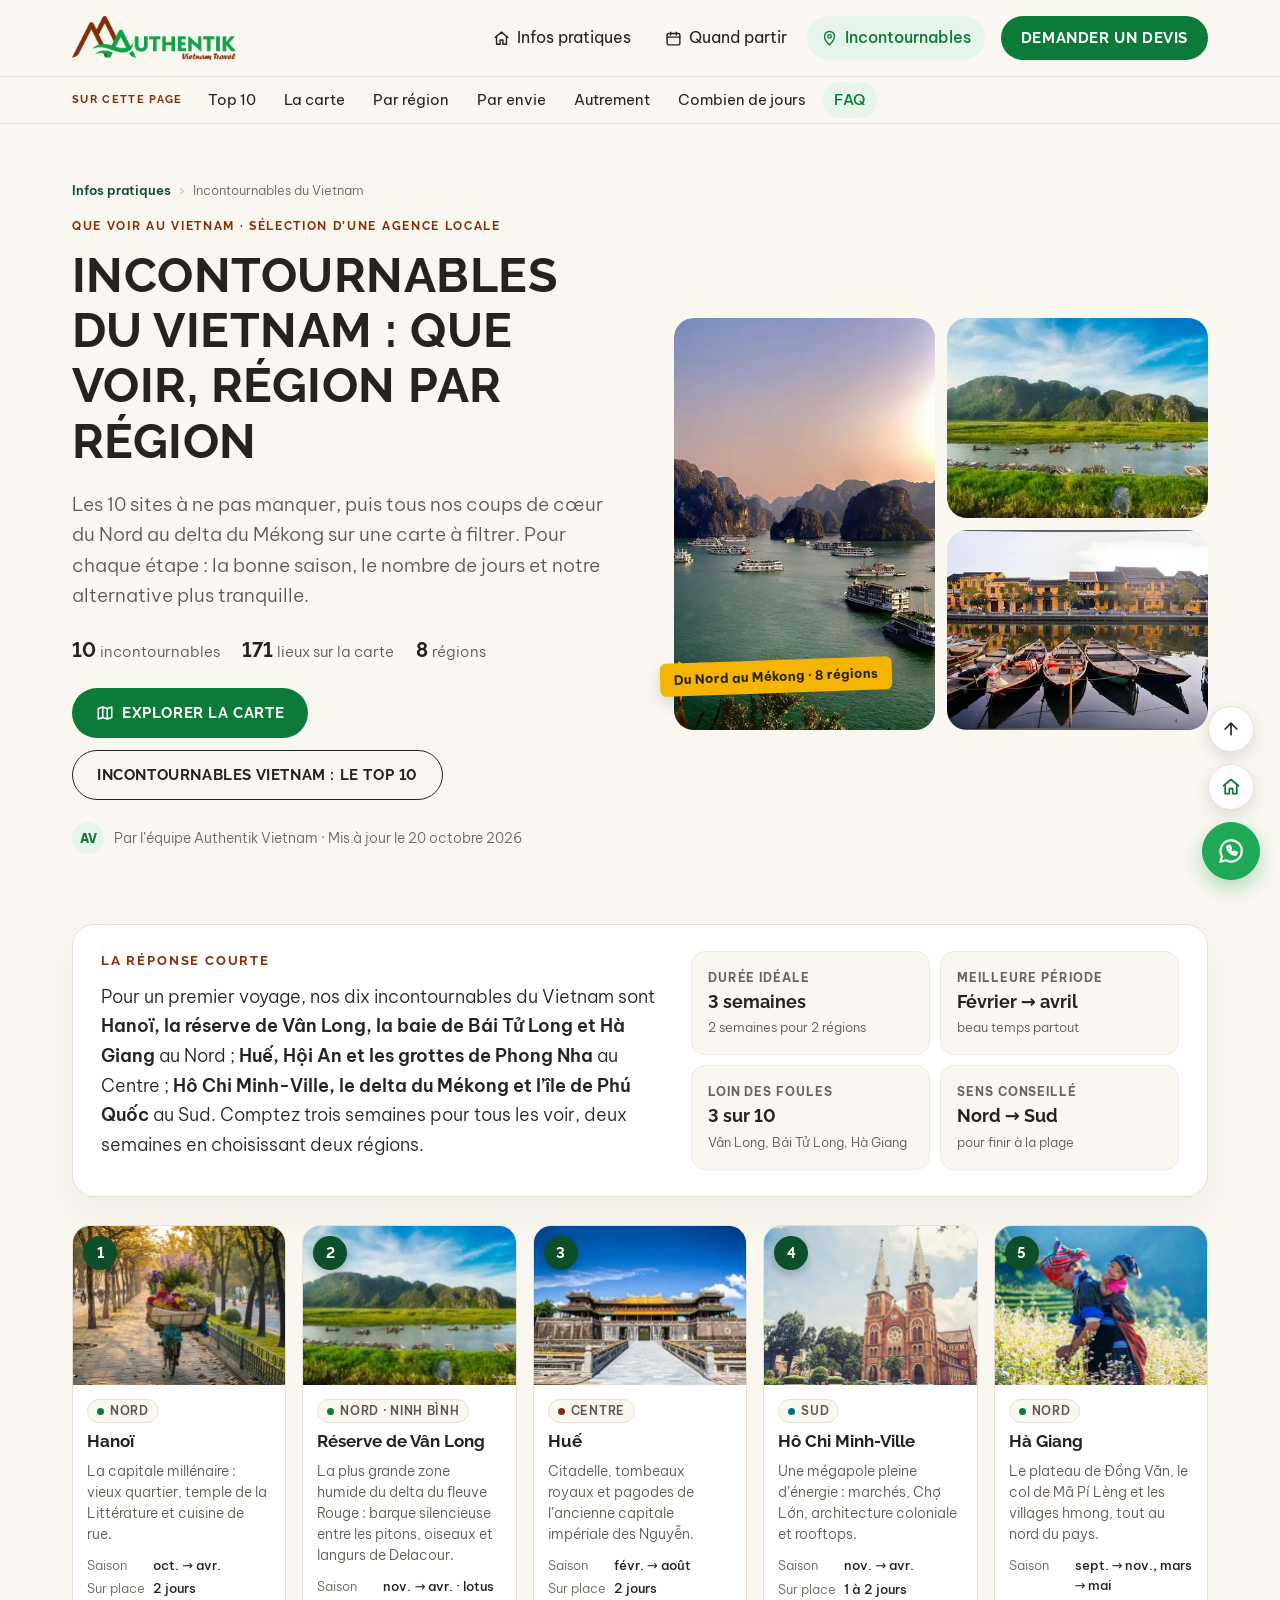
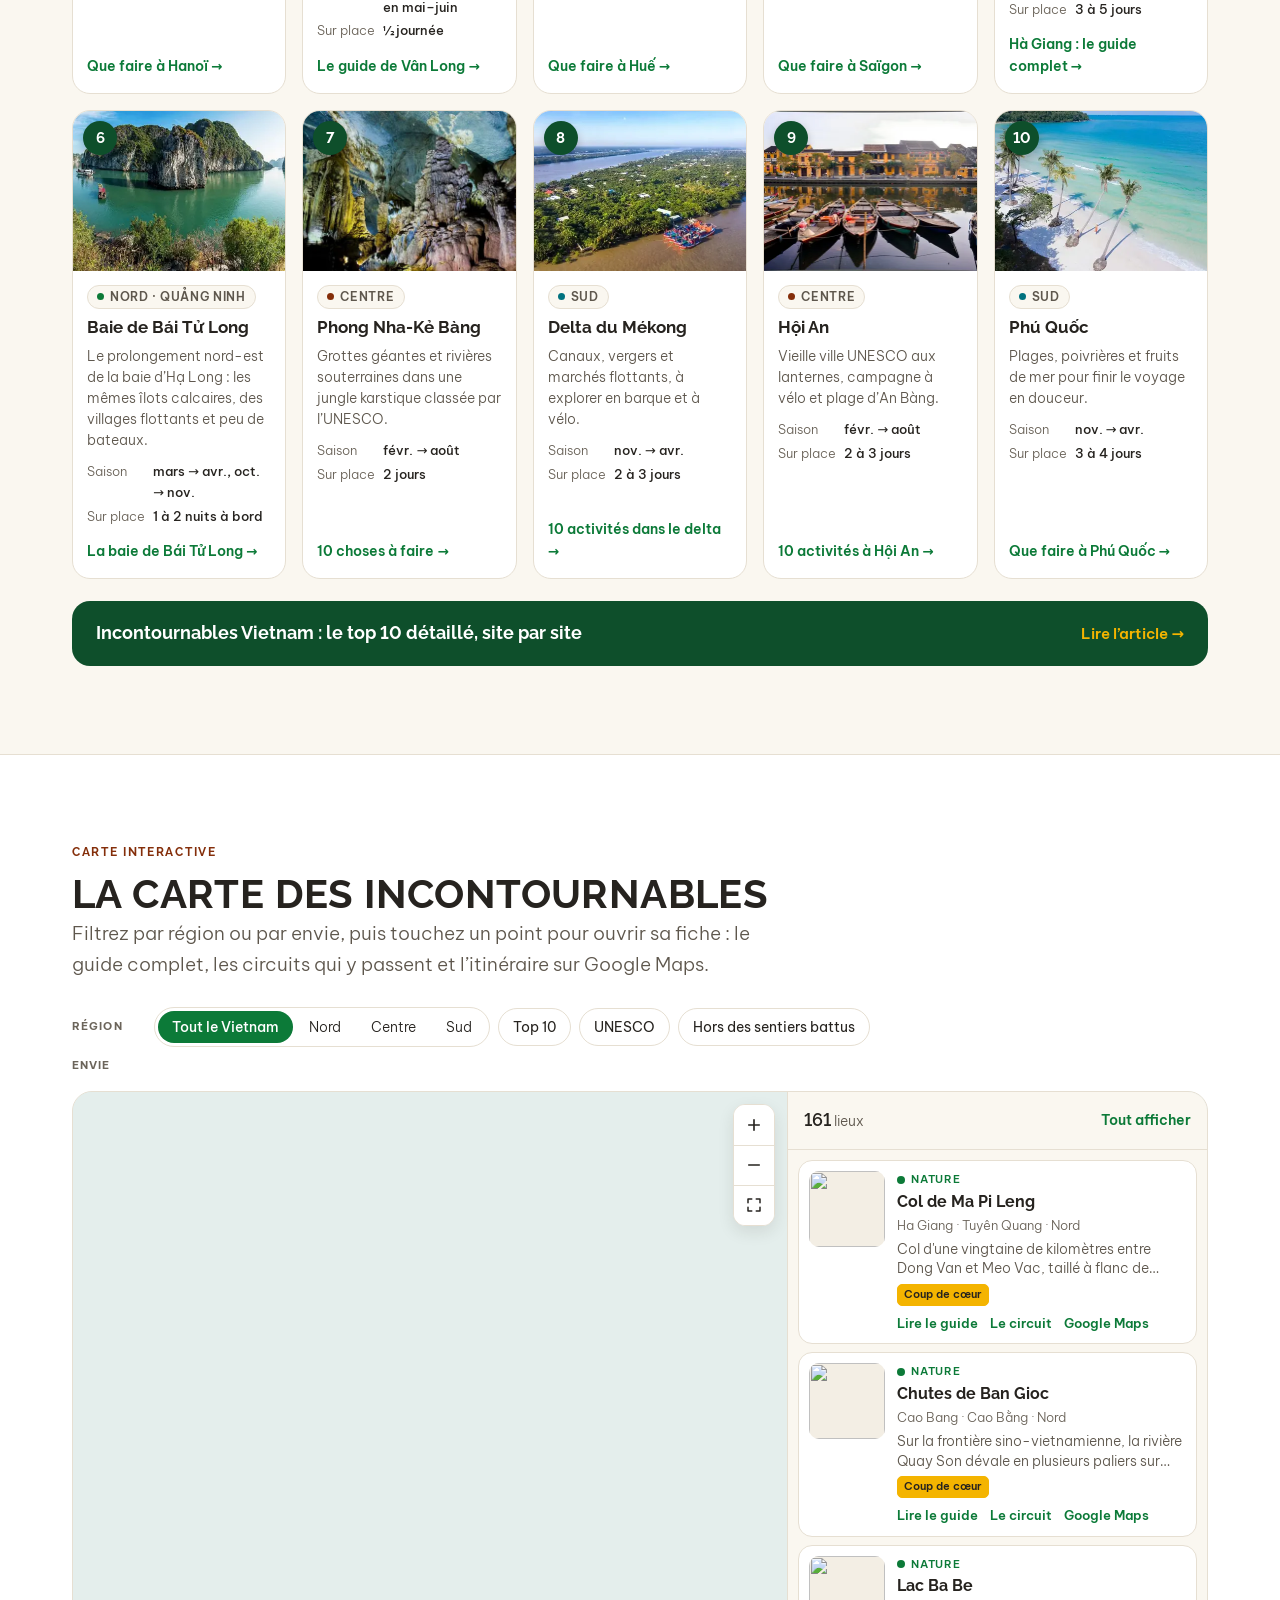
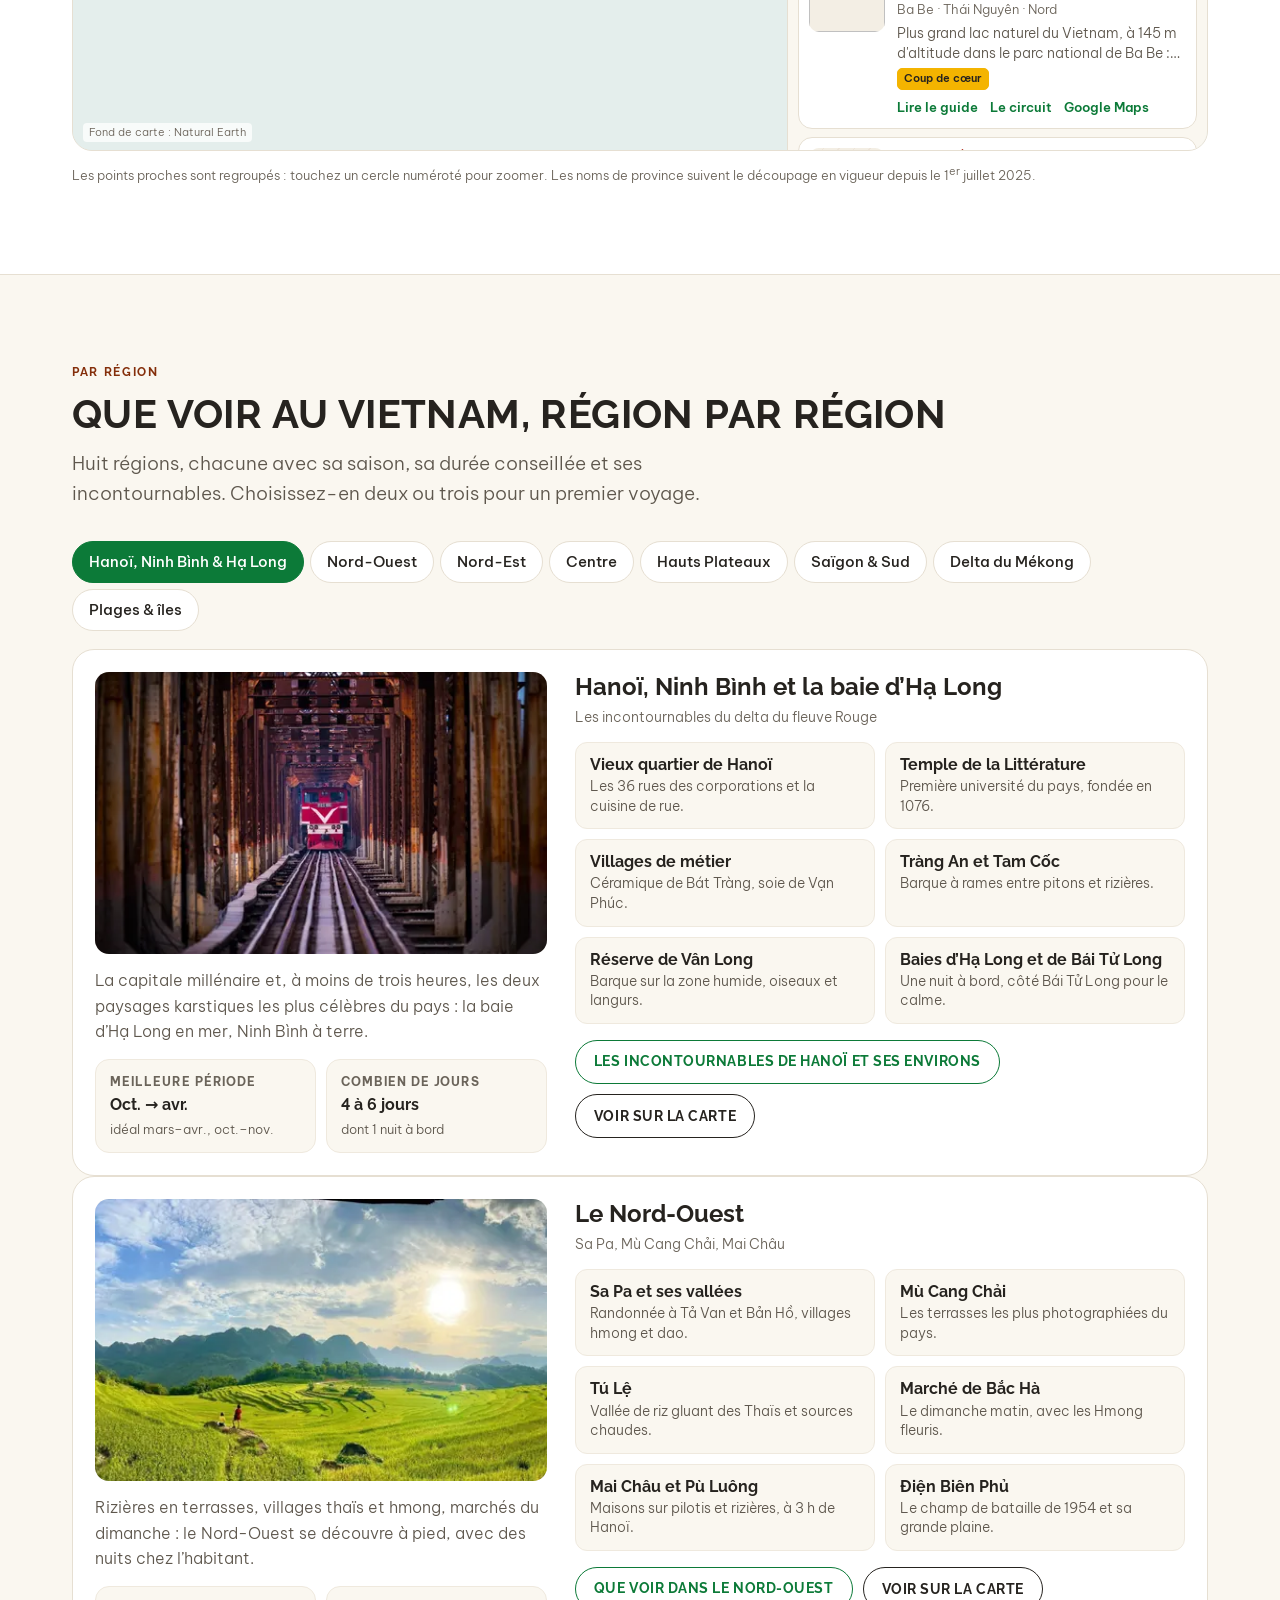
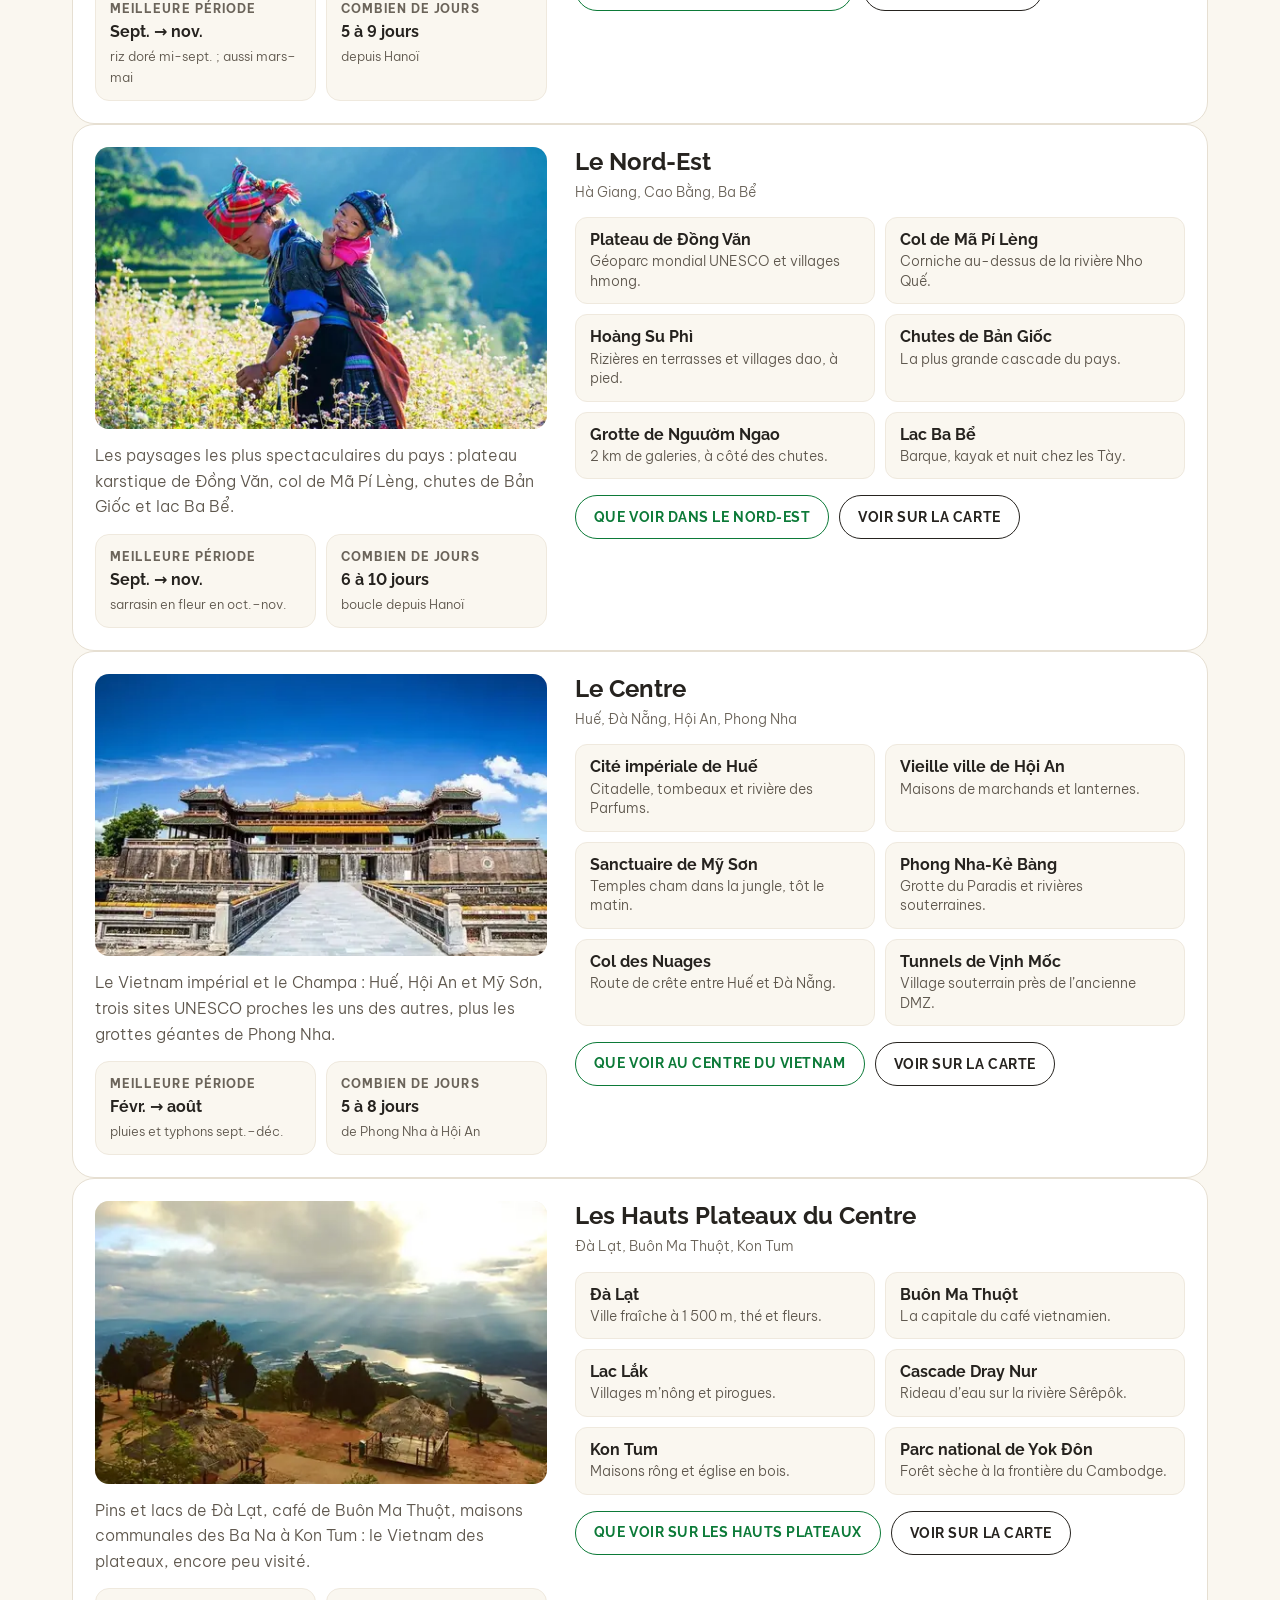
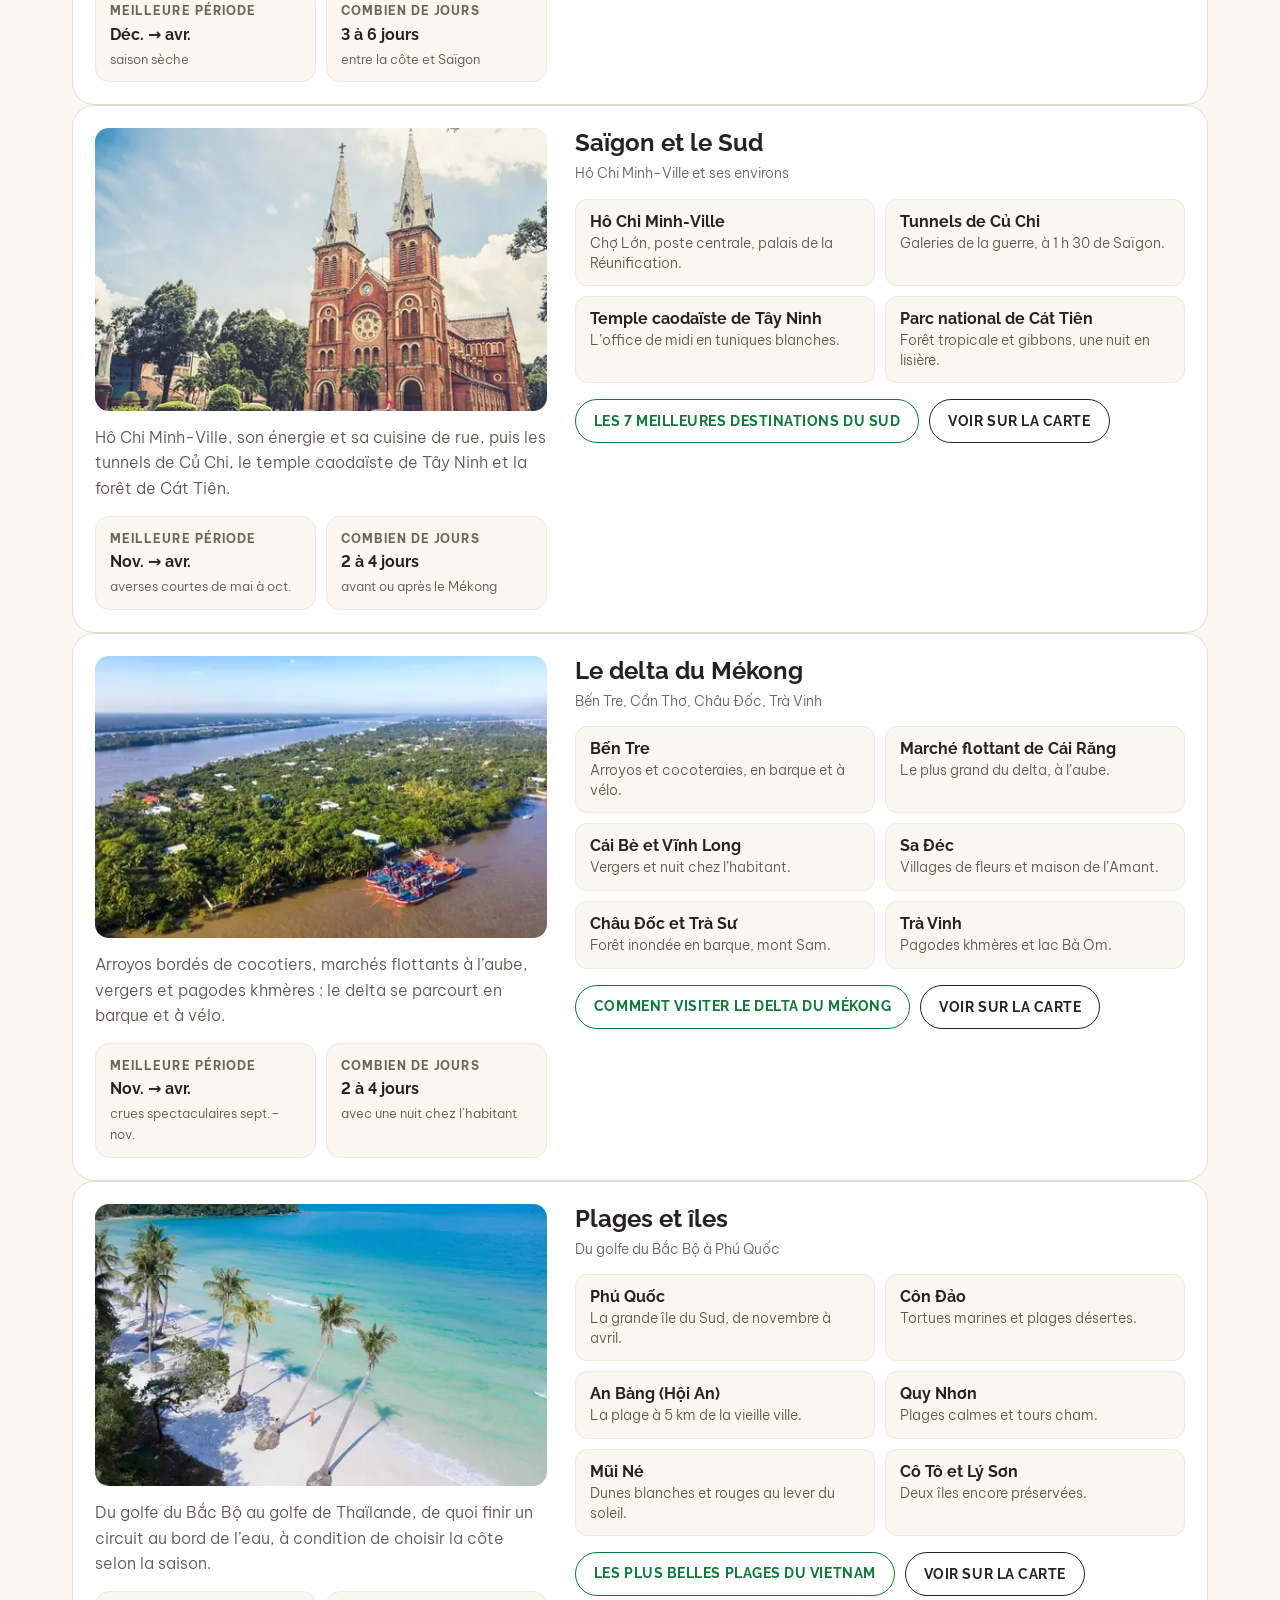
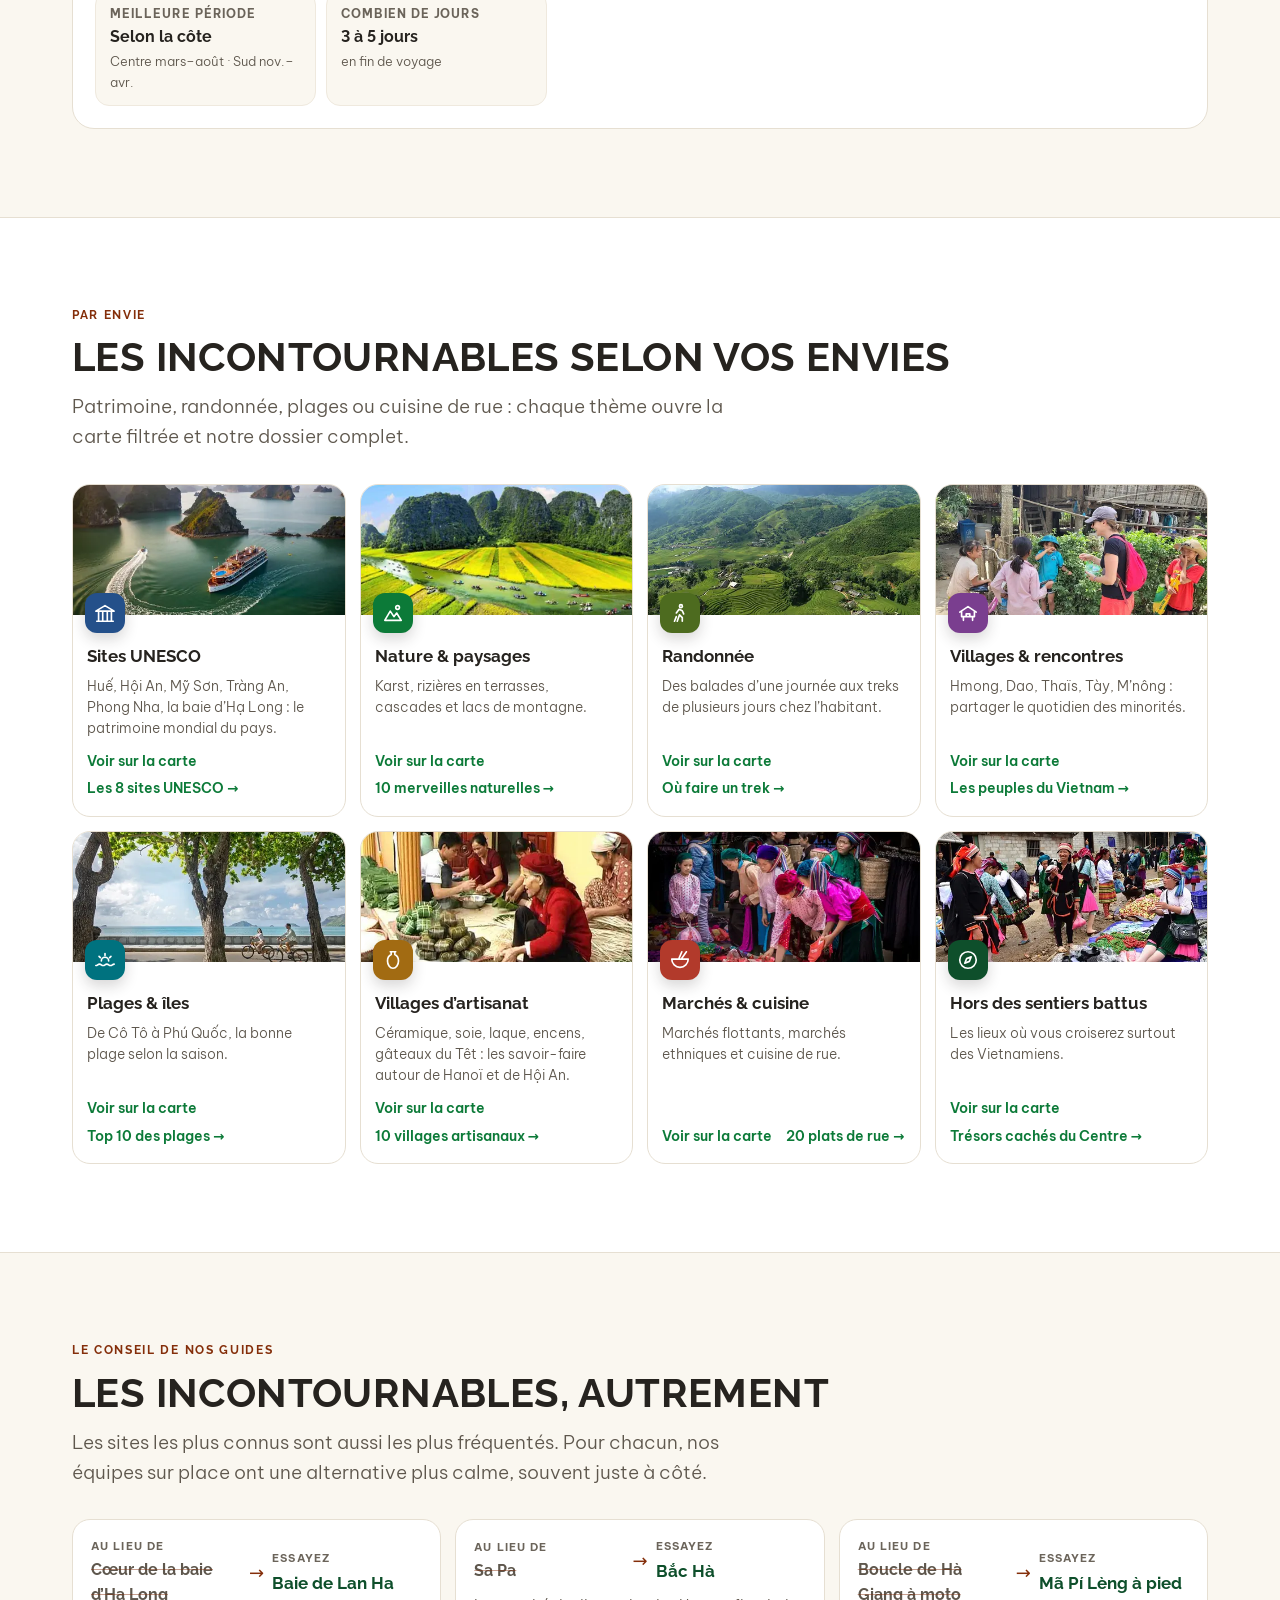
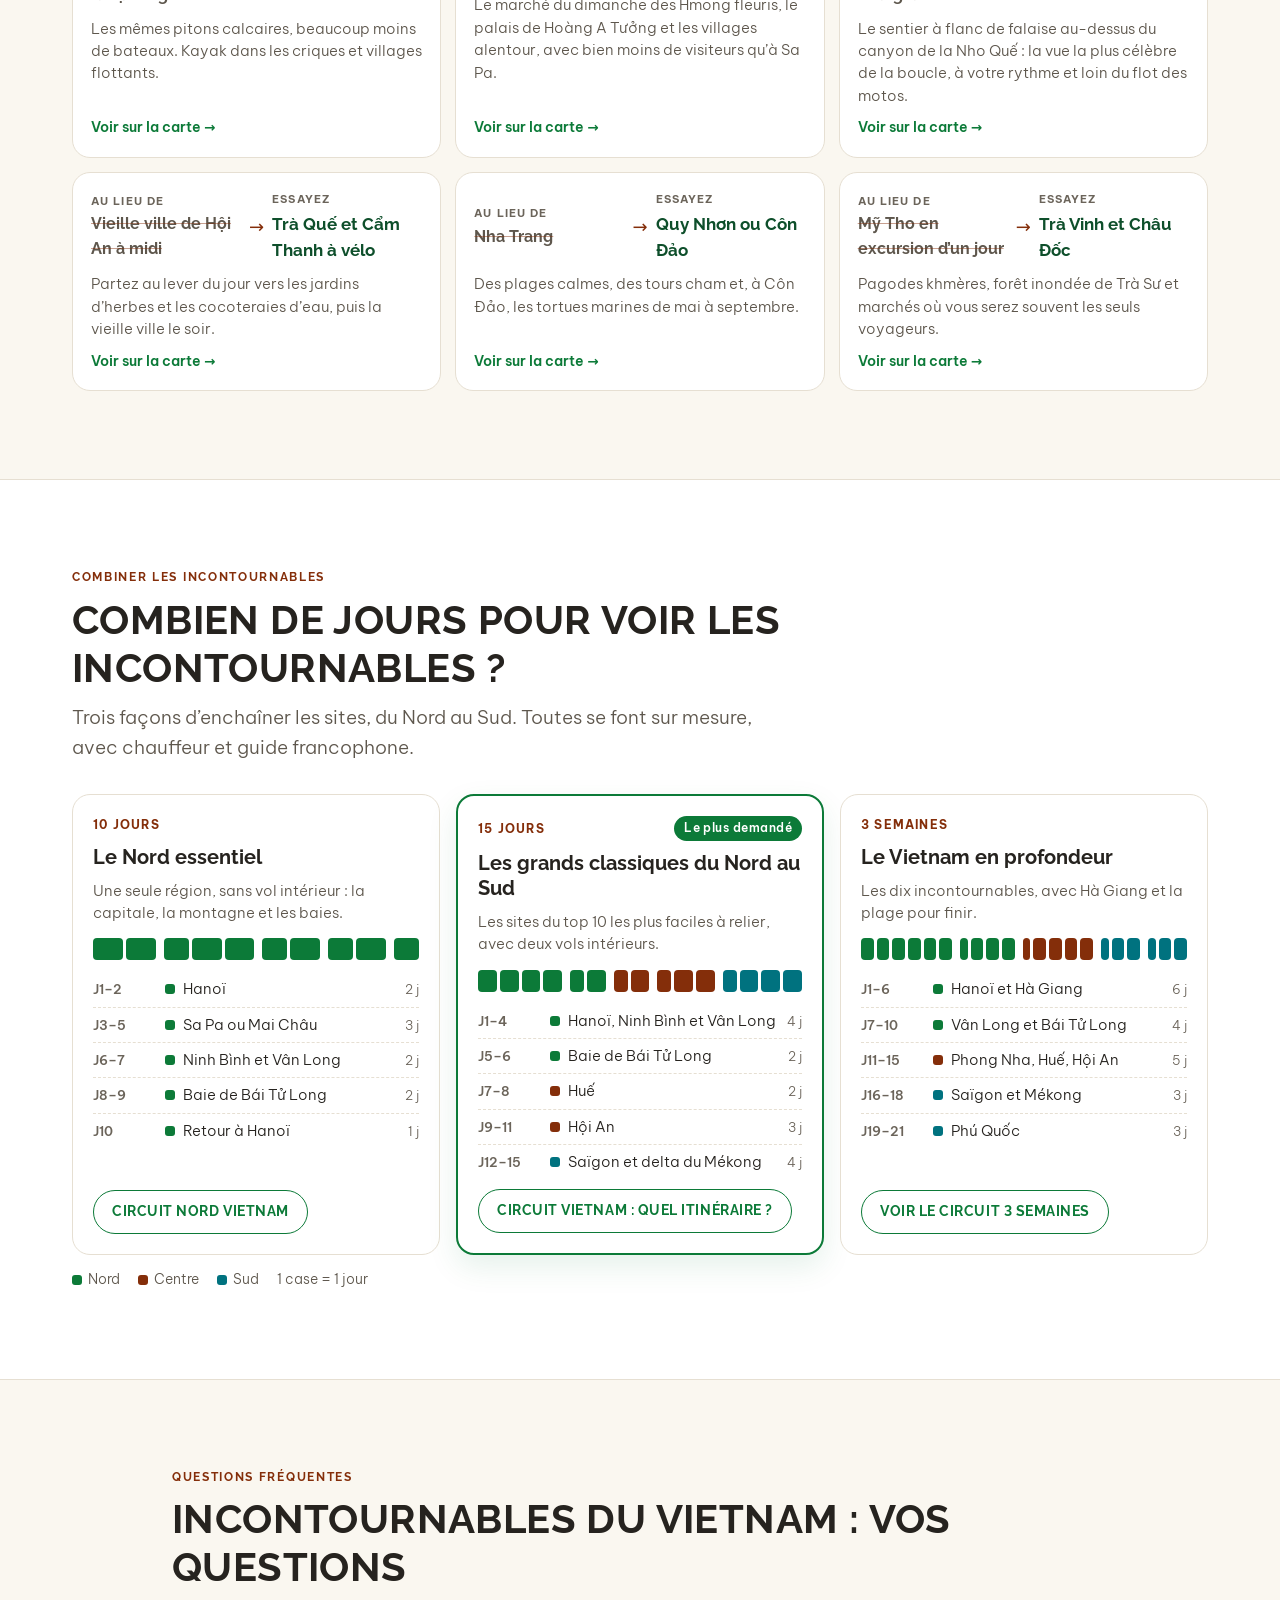
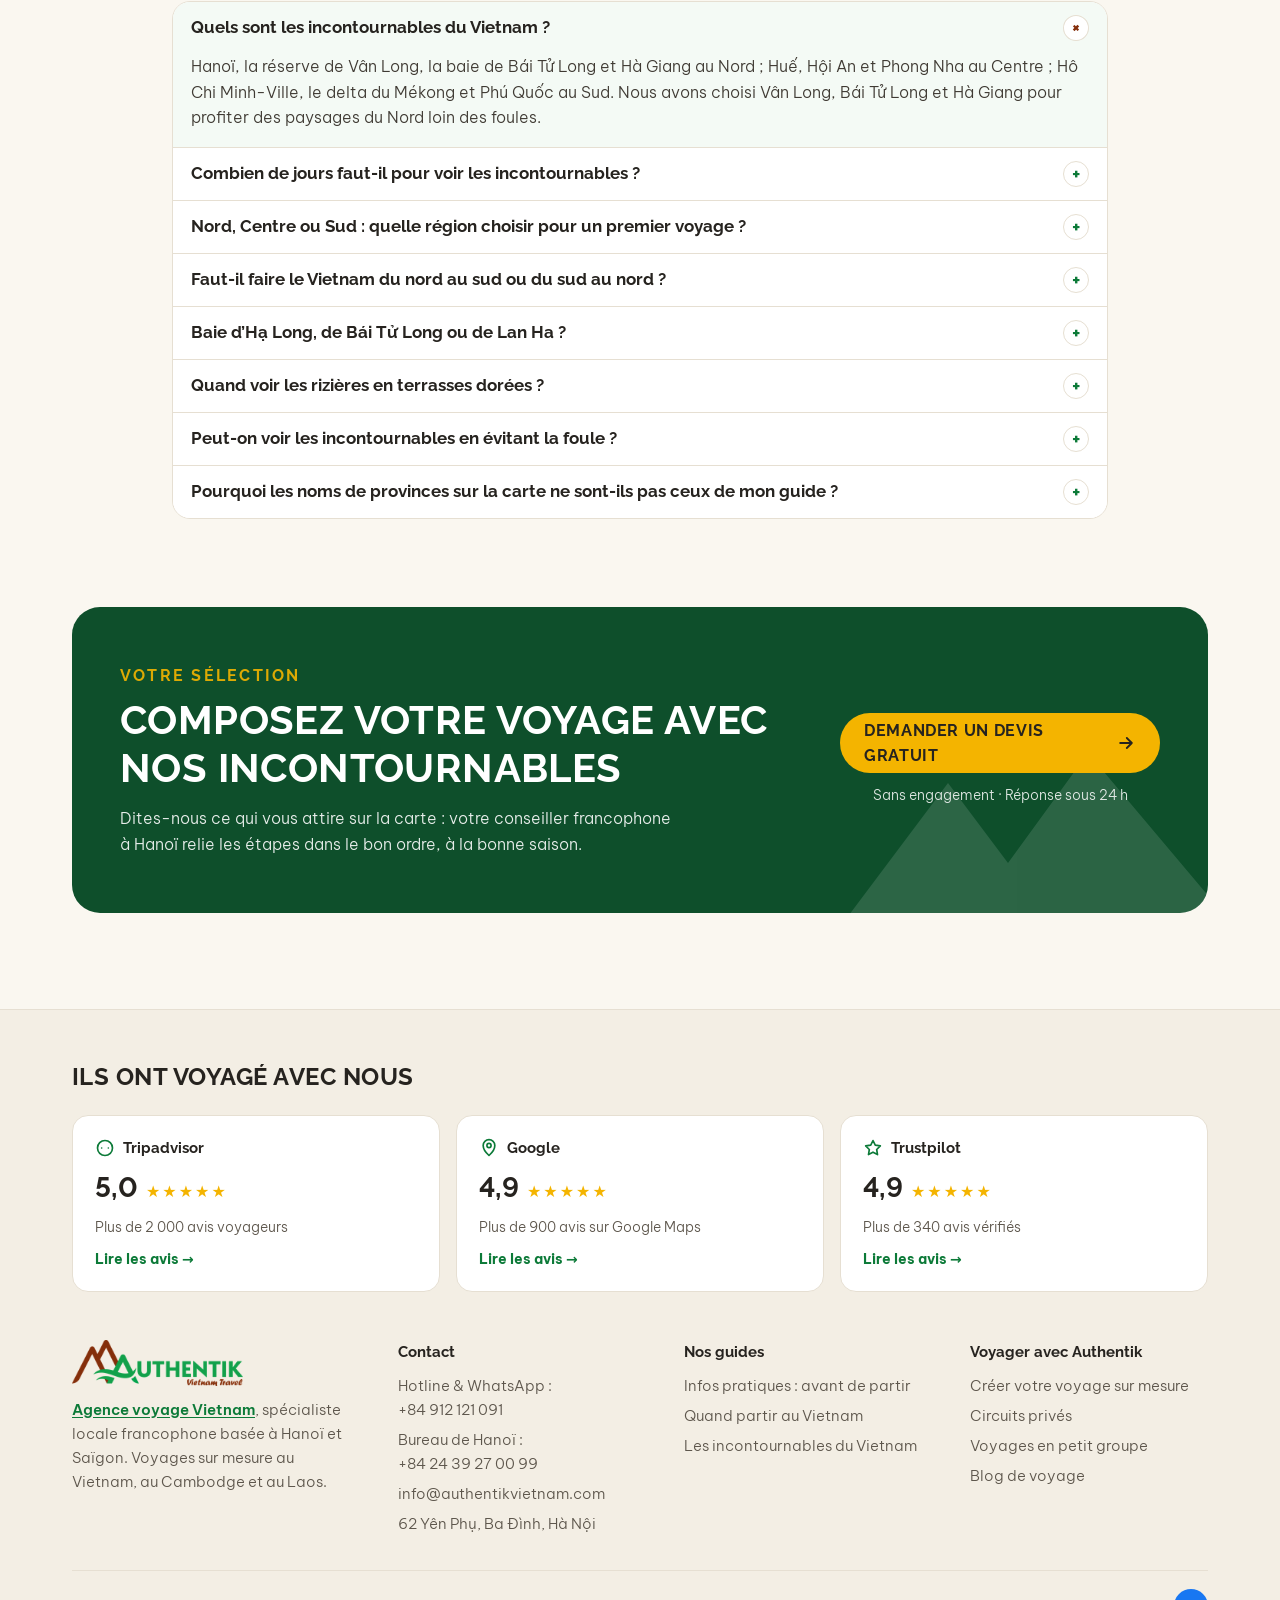
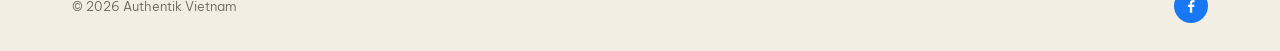
==== incontournables-vietnam/index.html @ b04ab779 "Nouvelle page Incontournables du Vietnam + carte des lieux" ====
<!doctype html>
<html lang="fr">
<head>
<meta charset="utf-8">
<meta name="viewport" content="width=device-width, initial-scale=1, viewport-fit=cover">
<!-- Google tag (gtag.js) : Google Analytics 4, flux authentik-vietnam.web.app -->
<script async src="https://www.googletagmanager.com/gtag/js?id=G-NN50C5LVVK"></script>
<script>
  window.dataLayer = window.dataLayer || [];
  function gtag(){dataLayer.push(arguments);}
  gtag('js', new Date());

  gtag('config', 'G-NN50C5LVVK');
</script>
<title>Incontournables du Vietnam : que voir, région par région</title>
<meta name="description" content="Les incontournables du Vietnam : notre top 10, puis tous nos coups de cœur du Nord au Mékong sur une carte à filtrer, avec la saison et les jours conseillés.">
<meta name="robots" content="index, follow, max-image-preview:large, max-snippet:-1, max-video-preview:-1">
<meta name="author" content="Authentik Vietnam">
<!-- Adresse principale : https://authentik-vietnam.web.app/incontournables-vietnam/ (Firebase). Si la page change de domaine, remplacer cette adresse partout (canonical, og:url, og:image, JSON-LD, sitemap.xml). -->
<link rel="canonical" href="https://authentik-vietnam.web.app/incontournables-vietnam/">
<meta property="og:url" content="https://authentik-vietnam.web.app/incontournables-vietnam/">
<meta property="og:type" content="article">
<meta property="og:locale" content="fr_FR">
<meta property="og:site_name" content="Authentik Vietnam">
<meta property="og:title" content="Incontournables du Vietnam : que voir, région par région">
<meta property="og:description" content="Notre top 10 du Vietnam et la carte de nos coups de cœur, du Nord au delta du Mékong, avec la bonne saison et le nombre de jours pour chaque étape.">
<meta property="article:published_time" content="2026-10-20">
<meta property="article:modified_time" content="2026-10-20">
<meta property="og:image" content="https://authentik-vietnam.web.app/incontournables-vietnam/assets/img/og-incontournables-vietnam.jpg?v=1">
<meta property="og:image:secure_url" content="https://authentik-vietnam.web.app/incontournables-vietnam/assets/img/og-incontournables-vietnam.jpg?v=1">
<meta property="og:image:type" content="image/jpeg">
<meta property="og:image:width" content="1200">
<meta property="og:image:height" content="630">
<meta property="og:image:alt" content="Incontournables du Vietnam : le top 10 sur la carte – Authentik Vietnam">
<meta name="twitter:card" content="summary_large_image">
<meta name="twitter:title" content="Incontournables du Vietnam : que voir, région par région">
<meta name="twitter:description" content="Notre top 10 du Vietnam et la carte de nos coups de cœur, du Nord au delta du Mékong.">
<meta name="twitter:image" content="https://authentik-vietnam.web.app/incontournables-vietnam/assets/img/og-incontournables-vietnam.jpg?v=1">
<meta name="theme-color" content="#0C7A38">
<link rel="icon" type="image/png" sizes="32x32" href="../quand-partir-au-vietnam/assets/img/favicon-32.png">
<link rel="apple-touch-icon" href="../quand-partir-au-vietnam/assets/img/favicon-180.png">
<link rel="sitemap" type="application/xml" href="../sitemap.xml">
<link rel="preconnect" href="https://fonts.googleapis.com">
<link rel="preconnect" href="https://fonts.gstatic.com" crossorigin>
<link href="https://fonts.googleapis.com/css2?family=Raleway:wght@500;600;700&amp;family=Be+Vietnam+Pro:ital,wght@0,300;0,400;0,500;0,600;0,700;1,300&amp;display=swap" rel="stylesheet">
<link rel="stylesheet" href="../assets/site/site.css?v=3">
<link rel="stylesheet" href="assets/css/incontournables.css?v=1">
<link rel="stylesheet" href="../assets/site/typo.css?v=1">
<script type="application/ld+json">
{
 "@context": "https://schema.org",
 "@graph": [
  {
   "@type": "TravelAgency",
   "@id": "https://authentikvietnam.com/#agence",
   "name": "Authentik Vietnam",
   "alternateName": "Authentik Vietnam Travel",
   "url": "https://authentikvietnam.com/",
   "logo": "https://authentik-vietnam.web.app/assets/site/logo-authentik.png",
   "telephone": "+84912121091",
   "email": "info@authentikvietnam.com",
   "address": {
    "@type": "PostalAddress",
    "streetAddress": "62 Yên Phụ, Ba Đình",
    "addressLocality": "Hà Nội",
    "addressCountry": "VN"
   }
  },
  {
   "@type": "WebSite",
   "@id": "https://authentik-vietnam.web.app/#site",
   "url": "https://authentik-vietnam.web.app/",
   "name": "Authentik Vietnam · Infos pratiques",
   "inLanguage": "fr-FR",
   "publisher": {
    "@id": "https://authentikvietnam.com/#agence"
   }
  },
  {
   "@type": "BreadcrumbList",
   "@id": "https://authentik-vietnam.web.app/incontournables-vietnam/#ariane",
   "itemListElement": [
    {
     "@type": "ListItem",
     "position": 1,
     "name": "Infos pratiques",
     "item": "https://authentik-vietnam.web.app/"
    },
    {
     "@type": "ListItem",
     "position": 2,
     "name": "Incontournables du Vietnam",
     "item": "https://authentik-vietnam.web.app/incontournables-vietnam/"
    }
   ]
  },
  {
   "@type": [
    "WebPage",
    "FAQPage"
   ],
   "@id": "https://authentik-vietnam.web.app/incontournables-vietnam/#page",
   "url": "https://authentik-vietnam.web.app/incontournables-vietnam/",
   "name": "Incontournables du Vietnam : que voir, région par région",
   "description": "Notre top 10 du Vietnam et la carte de nos coups de cœur, du Nord au delta du Mékong, avec la bonne saison et le nombre de jours pour chaque étape.",
   "inLanguage": "fr-FR",
   "datePublished": "2026-10-20",
   "dateModified": "2026-10-20",
   "isPartOf": {
    "@id": "https://authentik-vietnam.web.app/#site"
   },
   "breadcrumb": {
    "@id": "https://authentik-vietnam.web.app/incontournables-vietnam/#ariane"
   },
   "publisher": {
    "@id": "https://authentikvietnam.com/#agence"
   },
   "primaryImageOfPage": {
    "@type": "ImageObject",
    "url": "https://authentik-vietnam.web.app/incontournables-vietnam/assets/img/og-incontournables-vietnam.jpg",
    "width": 1200,
    "height": 630
   },
   "about": {
    "@type": "Country",
    "name": "Vietnam"
   },
   "mainEntity": [
    {
     "@type": "Question",
     "name": "Quels sont les incontournables du Vietnam ?",
     "acceptedAnswer": {
      "@type": "Answer",
      "text": "Hanoï, la réserve de Vân Long, la baie de Bái Tử Long et Hà Giang au Nord ; Huế, Hội An et Phong Nha au Centre ; Hô Chi Minh-Ville, le delta du Mékong et Phú Quốc au Sud. Nous avons choisi Vân Long, Bái Tử Long et Hà Giang pour profiter des paysages du Nord loin des foules."
     }
    },
    {
     "@type": "Question",
     "name": "Combien de jours faut-il pour voir les incontournables ?",
     "acceptedAnswer": {
      "@type": "Answer",
      "text": "Trois semaines pour les dix sites sans courir. En deux semaines, choisissez deux régions (le Nord et le Centre, par exemple). Avec dix jours, restez dans une seule région."
     }
    },
    {
     "@type": "Question",
     "name": "Nord, Centre ou Sud : quelle région choisir pour un premier voyage ?",
     "acceptedAnswer": {
      "@type": "Answer",
      "text": "Le Nord concentre le plus d’incontournables (Hanoï, Hạ Long, Ninh Bình, montagnes). Ajoutez le Centre pour Huế et Hội An. Gardez le Sud pour un deuxième voyage ou une fin de séjour à la plage."
     }
    },
    {
     "@type": "Question",
     "name": "Faut-il faire le Vietnam du nord au sud ou du sud au nord ?",
     "acceptedAnswer": {
      "@type": "Answer",
      "text": "Les deux fonctionnent. Du nord au sud, vous finissez par la plage et le climat le plus chaud ; choisissez le sens selon la saison de chaque région et vos vols internationaux."
     }
    },
    {
     "@type": "Question",
     "name": "Baie d’Hạ Long, de Bái Tử Long ou de Lan Ha ?",
     "acceptedAnswer": {
      "@type": "Answer",
      "text": "Les trois baies se suivent et partagent les mêmes pitons calcaires. Hạ Long est la plus connue et la plus fréquentée. Bái Tử Long, au nord-est, et Lan Ha, au sud autour de l’île de Cát Bà, sont plus calmes, avec villages flottants, criques et kayak. Quelle baie choisir pour une croisière ?"
     }
    },
    {
     "@type": "Question",
     "name": "Quand voir les rizières en terrasses dorées ?",
     "acceptedAnswer": {
      "@type": "Answer",
      "text": "De mi-septembre à début octobre dans les montagnes du Nord (Mù Cang Chải, Hoàng Su Phì, Sa Pa), et fin mai à Ninh Bình. Les terrasses sont en eau en mai–juin."
     }
    },
    {
     "@type": "Question",
     "name": "Peut-on voir les incontournables en évitant la foule ?",
     "acceptedAnswer": {
      "@type": "Answer",
      "text": "Oui : visitez tôt le matin, évitez le Têt et les vacances vietnamiennes (juin–août), et choisissez les alternatives proposées plus haut, comme Bắc Hà plutôt que Sa Pa."
     }
    },
    {
     "@type": "Question",
     "name": "Pourquoi les noms de provinces sur la carte ne sont-ils pas ceux de mon guide ?",
     "acceptedAnswer": {
      "@type": "Answer",
      "text": "Depuis le 1er juillet 2025, le Vietnam compte 34 provinces et villes au lieu de 63. Hà Giang fait par exemple partie de la province de Tuyên Quang. Nous indiquons le nom actuel avec l’ancien entre parenthèses."
     }
    }
   ]
  },
  {
   "@type": "ItemList",
   "@id": "https://authentik-vietnam.web.app/incontournables-vietnam/#top10",
   "name": "Les 10 incontournables du Vietnam",
   "itemListOrder": "https://schema.org/ItemListOrderAscending",
   "numberOfItems": 10,
   "itemListElement": [
    {
     "@type": "ListItem",
     "position": 1,
     "item": {
      "@type": "TouristDestination",
      "name": "Hanoï",
      "description": "La capitale millénaire : vieux quartier, temple de la Littérature et cuisine de rue.",
      "url": "https://authentikvietnam.com/top-10-des-meilleures-choses-a-faire-a-hanoi-vietnam",
      "image": "https://authentik-vietnam.web.app/assets/img/vendeuse-fleurs-hanoi-716.jpg"
     }
    },
    {
     "@type": "ListItem",
     "position": 2,
     "item": {
      "@type": "TouristDestination",
      "name": "Réserve de Vân Long",
      "description": "La plus grande zone humide du delta du fleuve Rouge : barque silencieuse entre les pitons, oiseaux et langurs de Delacour.",
      "url": "https://authentikvietnam.com/guide-complet-van-long-ninh-binh",
      "image": "https://authentik-vietnam.web.app/incontournables-vietnam/assets/img/reserve-van-long-barque-800.jpg"
     }
    },
    {
     "@type": "ListItem",
     "position": 3,
     "item": {
      "@type": "TouristDestination",
      "name": "Huế",
      "description": "Citadelle, tombeaux royaux et pagodes de l’ancienne capitale impériale des Nguyễn.",
      "url": "https://authentikvietnam.com/top-10-des-meilleures-choses-a-faire-a-hue-au-vietnam",
      "image": "https://authentik-vietnam.web.app/incontournables-vietnam/assets/img/cite-imperiale-hue-700.jpg"
     }
    },
    {
     "@type": "ListItem",
     "position": 4,
     "item": {
      "@type": "TouristDestination",
      "name": "Hô Chi Minh-Ville",
      "description": "Une mégapole pleine d’énergie : marchés, Chợ Lớn, architecture coloniale et rooftops.",
      "url": "https://authentikvietnam.com/10-meilleures-choses-a-faire-ho-chi-minh-ville",
      "image": "https://authentik-vietnam.web.app/incontournables-vietnam/assets/img/cathedrale-notre-dame-saigon-700.jpg"
     }
    },
    {
     "@type": "ListItem",
     "position": 5,
     "item": {
      "@type": "TouristDestination",
      "name": "Hà Giang",
      "description": "Le plateau de Đồng Văn, le col de Mã Pí Lèng et les villages hmong, tout au nord du pays.",
      "url": "https://authentikvietnam.com/ha-giang-vietnam-guide-complet",
      "image": "https://authentik-vietnam.web.app/assets/img/femme-hmong-ha-giang-960.jpg"
     }
    },
    {
     "@type": "ListItem",
     "position": 6,
     "item": {
      "@type": "TouristDestination",
      "name": "Baie de Bái Tử Long",
      "description": "Le prolongement nord-est de la baie d’Hạ Long : les mêmes îlots calcaires, des villages flottants et peu de bateaux.",
      "url": "https://authentikvietnam.com/baie-bai-tu-long-guide-voyage",
      "image": "https://authentik-vietnam.web.app/incontournables-vietnam/assets/img/baie-bai-tu-long-760.jpg"
     }
    },
    {
     "@type": "ListItem",
     "position": 7,
     "item": {
      "@type": "TouristDestination",
      "name": "Phong Nha-Kẻ Bàng",
      "description": "Grottes géantes et rivières souterraines dans une jungle karstique classée par l’UNESCO.",
      "url": "https://authentikvietnam.com/10-choses-a-faire-parc-national-de-phong-nha-ke-bang",
      "image": "https://authentik-vietnam.web.app/incontournables-vietnam/assets/img/grotte-phong-nha-700.jpg"
     }
    },
    {
     "@type": "ListItem",
     "position": 8,
     "item": {
      "@type": "TouristDestination",
      "name": "Delta du Mékong",
      "description": "Canaux, vergers et marchés flottants, à explorer en barque et à vélo.",
      "url": "https://authentikvietnam.com/10-activites-a-ne-pas-manquer-dans-le-delta-du-mekong",
      "image": "https://authentik-vietnam.web.app/incontournables-vietnam/assets/img/delta-mekong-my-tho-917.jpg"
     }
    },
    {
     "@type": "ListItem",
     "position": 9,
     "item": {
      "@type": "TouristDestination",
      "name": "Hội An",
      "description": "Vieille ville UNESCO aux lanternes, campagne à vélo et plage d’An Bàng.",
      "url": "https://authentikvietnam.com/hoi-an-vietnam-10-activites-a-ne-pas-manquer-a-hoi-an",
      "image": "https://authentik-vietnam.web.app/incontournables-vietnam/assets/img/vieille-ville-hoi-an-700.jpg"
     }
    },
    {
     "@type": "ListItem",
     "position": 10,
     "item": {
      "@type": "TouristDestination",
      "name": "Phú Quốc",
      "description": "Plages, poivrières et fruits de mer pour finir le voyage en douceur.",
      "url": "https://authentikvietnam.com/que-faire-a-phu-quoc-et-quoi-visiter",
      "image": "https://authentik-vietnam.web.app/incontournables-vietnam/assets/img/plage-phu-quoc-900.jpg"
     }
    }
   ]
  }
 ]
}
</script>
</head>
<body>
<a class="skip-link" href="#contenu">Aller au contenu</a>

<!-- ============ NAVBAR COMMUNE (modèle : /_partials/navbar.html · styles : /assets/site/site.css) ============ -->
<header class="av-header">
  <div class="av-wrap av-header__bar">
    <a class="av-header__logo" href="https://authentikvietnam.com/" aria-label="Authentik Vietnam Travel – site de l’agence">
      <picture>
        <source srcset="../assets/site/logo-authentik.webp" type="image/webp">
        <img src="../assets/site/logo-authentik.png" alt="Authentik Vietnam Travel" width="446" height="120">
      </picture>
    </a>
    <nav class="av-menu" aria-label="Menu principal">
      <a href="https://authentik-vietnam.web.app/"><svg aria-hidden="true" viewBox="0 0 24 24" fill="none" stroke="currentColor" stroke-width="2" stroke-linecap="round" stroke-linejoin="round"><path d="M3 10.5L12 3l9 7.5"/><path d="M5 9.5V20h5v-6h4v6h5V9.5"/></svg><span>Infos pratiques</span></a>
      <a href="https://authentik-vietnam.web.app/quand-partir-au-vietnam/"><svg aria-hidden="true" viewBox="0 0 24 24" fill="none" stroke="currentColor" stroke-width="2" stroke-linecap="round" stroke-linejoin="round"><rect x="3" y="5" width="18" height="16" rx="2"/><path d="M3 10h18M8 3v4M16 3v4"/></svg><span>Quand partir</span></a>
      <a href="https://authentik-vietnam.web.app/incontournables-vietnam/" aria-current="page"><svg aria-hidden="true" viewBox="0 0 24 24" fill="none" stroke="currentColor" stroke-width="2" stroke-linecap="round" stroke-linejoin="round"><path d="M12 21s7-6.2 7-12a7 7 0 0 0-14 0c0 5.8 7 12 7 12z"/><circle cx="12" cy="9" r="2.5"/></svg><span>Incontournables</span></a>
    </nav>
    <div class="av-header__actions">
      <a class="av-btn" href="https://authentikvietnam.com/creer-votre-voyage-sur-mesure" target="_blank" rel="noopener"><span class="av-btn__long">Demander un devis</span><span class="av-btn__short">Devis</span></a>
      <button class="av-burger" type="button" aria-label="Ouvrir le menu" aria-expanded="false" aria-controls="av-mobile"><svg aria-hidden="true" viewBox="0 0 24 24" fill="none" stroke="currentColor" stroke-width="2" stroke-linecap="round"><path d="M4 7h16M4 12h16M4 17h16"/></svg></button>
    </div>
  </div>
  <nav class="av-mobile" id="av-mobile" aria-label="Menu principal (mobile)" hidden>
      <a href="https://authentik-vietnam.web.app/"><svg aria-hidden="true" viewBox="0 0 24 24" fill="none" stroke="currentColor" stroke-width="2" stroke-linecap="round" stroke-linejoin="round"><path d="M3 10.5L12 3l9 7.5"/><path d="M5 9.5V20h5v-6h4v6h5V9.5"/></svg>Infos pratiques</a>
      <a href="https://authentik-vietnam.web.app/quand-partir-au-vietnam/"><svg aria-hidden="true" viewBox="0 0 24 24" fill="none" stroke="currentColor" stroke-width="2" stroke-linecap="round" stroke-linejoin="round"><rect x="3" y="5" width="18" height="16" rx="2"/><path d="M3 10h18M8 3v4M16 3v4"/></svg>Quand partir au Vietnam</a>
      <a href="https://authentik-vietnam.web.app/incontournables-vietnam/" aria-current="page"><svg aria-hidden="true" viewBox="0 0 24 24" fill="none" stroke="currentColor" stroke-width="2" stroke-linecap="round" stroke-linejoin="round"><path d="M12 21s7-6.2 7-12a7 7 0 0 0-14 0c0 5.8 7 12 7 12z"/><circle cx="12" cy="9" r="2.5"/></svg>Incontournables du Vietnam</a>
  </nav>
  <!-- Sommaire de la page : reste visible en haut de l'écran, la rubrique lue est surlignée -->
  <nav class="subnav" aria-label="Sur cette page">
    <div class="av-wrap subnav__in">
      <span class="subnav__label">Sur cette page</span>
      <ul class="subnav__links">
        <li><a href="#top10">Top 10</a></li>
        <li><a href="#carte">La carte</a></li>
        <li><a href="#regions">Par région</a></li>
        <li><a href="#envies">Par envie</a></li>
        <li><a href="#autrement">Autrement</a></li>
        <li><a href="#combien-de-jours">Combien de jours</a></li>
        <li><a href="#faq">FAQ</a></li>
      </ul>
    </div>
  </nav>
</header>

<main id="contenu">

<!-- ===================== HERO ===================== -->
<section class="hero" aria-labelledby="titre">
  <div class="wrap hero__grid">
    <div class="hero__text">
      <nav class="crumbs" aria-label="Fil d’Ariane">
        <ol>
          <li><a href="../">Infos pratiques</a></li>
          <li aria-current="page">Incontournables du Vietnam</li>
        </ol>
      </nav>
      <p class="eyebrow">Que voir au Vietnam · Sélection d’une agence locale</p>
      <h1 id="titre">Incontournables du Vietnam&#160;: que voir, région par région</h1>
      <p class="hero__intro">Les 10 sites à ne pas manquer, puis tous nos coups de cœur du Nord au delta du Mékong sur une carte à filtrer. Pour chaque étape&#160;: la bonne saison, le nombre de jours et notre alternative plus tranquille.</p>
      <ul class="hero__stats">
        <li><b>10</b>incontournables</li>
        <li><b id="statCount">171</b>lieux sur la carte</li>
        <li><b>8</b>régions</li>
      </ul>
      <div class="hero__ctas">
        <a class="btn btn--primary" href="#carte">
          <svg width="18" height="18" viewBox="0 0 24 24" fill="none" stroke="currentColor" stroke-width="2" stroke-linecap="round" stroke-linejoin="round" aria-hidden="true"><path d="M9 4L3 6v14l6-2 6 2 6-2V4l-6 2z"/><path d="M9 4v14M15 6v14"/></svg>Explorer la carte</a>
        <!-- Article de référence sur authentikvietnam.com pour le mot-clé « incontournables Vietnam » -->
        <a class="btn btn--outline" href="https://authentikvietnam.com/top-10-sites-incontournables-a-ne-pas-manquer-au-vietnam" target="_blank" rel="noopener">Incontournables Vietnam : le top 10</a>
      </div>
      <p class="byline"><span class="byline__avatar" aria-hidden="true">AV</span><span>Par l’équipe Authentik Vietnam · Mis à jour le <time datetime="2026-10-20">20 octobre 2026</time></span></p>
    </div>
    <div class="hero__media">
      <div class="mosaic">
        <picture><source type="image/webp" srcset="../assets/img/baie-halong-bateaux-480.webp 480w, ../assets/img/baie-halong-bateaux-900.webp 900w" sizes="(max-width: 760px) 50vw, 300px"><img src="../assets/img/baie-halong-bateaux-900.jpg" alt="Bateaux de croisière au coucher du soleil dans la baie d’Hạ Long" width="900" height="1200" decoding="async" fetchpriority="high"></picture>
        <picture><source type="image/webp" srcset="assets/img/reserve-van-long-barque-480.webp 480w, assets/img/reserve-van-long-barque-800.webp 800w" sizes="(max-width: 760px) 50vw, 300px"><img src="assets/img/reserve-van-long-barque-800.jpg" alt="Barques sur la réserve naturelle de Vân Long, Ninh Bình" width="800" height="534" decoding="async"></picture>
        <picture><source type="image/webp" srcset="assets/img/vieille-ville-hoi-an-480.webp 480w, assets/img/vieille-ville-hoi-an-700.webp 700w" sizes="(max-width: 760px) 50vw, 300px"><img src="assets/img/vieille-ville-hoi-an-700.jpg" alt="Barques devant les maisons jaunes de la vieille ville de Hội An" width="700" height="466" decoding="async"></picture>
      </div>
      <p class="hero__tag">Du Nord au Mékong · 8 régions</p>
    </div>
  </div>
</section>

<!-- ===================== TOP 10 ===================== -->
<section class="sec" id="top10" aria-labelledby="top10-t" style="padding-top:0">
  <div class="wrap">
    <div class="answer">
      <div>
        <p class="answer__k">La réponse courte</p>
        <h2 class="sr-only" id="top10-t">Les 10 incontournables du Vietnam</h2>
        <p class="answer__p">Pour un premier voyage, nos dix incontournables du Vietnam sont <strong>Hanoï, la réserve de Vân Long, la baie de Bái Tử Long et Hà Giang</strong> au Nord&#160;; <strong>Huế, Hội An et les grottes de Phong Nha</strong> au Centre&#160;; <strong>Hô Chi Minh-Ville, le delta du Mékong et l’île de Phú Quốc</strong> au Sud. Comptez trois semaines pour tous les voir, deux semaines en choisissant deux régions.</p>
      </div>
      <div class="answer__facts">
        <div class="fact"><span class="fact__k">Durée idéale</span><span class="fact__v">3 semaines</span><span class="fact__s">2 semaines pour 2 régions</span></div>
        <div class="fact"><span class="fact__k">Meilleure période</span><span class="fact__v">Février → avril</span><span class="fact__s">beau temps partout</span></div>
        <div class="fact"><span class="fact__k">Loin des foules</span><span class="fact__v">3 sur 10</span><span class="fact__s">Vân Long, Bái Tử Long, Hà Giang</span></div>
        <div class="fact"><span class="fact__k">Sens conseillé</span><span class="fact__v">Nord → Sud</span><span class="fact__s">pour finir à la plage</span></div>
      </div>
    </div>

    <ol class="top10" aria-label="Les 10 incontournables du Vietnam">
      <li class="tcard"><div class="tcard__media"><picture><source type="image/webp" srcset="../assets/img/vendeuse-fleurs-hanoi-480.webp 480w, ../assets/img/vendeuse-fleurs-hanoi-716.webp 716w" sizes="(max-width: 760px) 66vw, (max-width: 980px) 33vw, 230px"><img src="../assets/img/vendeuse-fleurs-hanoi-716.jpg" alt="Vendeuse de fleurs à vélo dans une rue de Hanoï" width="716" height="478" decoding="async" loading="lazy"></picture><span class="tcard__n">1</span></div>
        <div class="tcard__body"><span class="rchip rchip--nord">Nord</span><h3 class="tcard__t">Hanoï</h3><p class="tcard__p">La capitale millénaire&#160;: vieux quartier, temple de la Littérature et cuisine de rue.</p>
        <dl class="tcard__dl"><dt>Saison</dt><dd>oct. → avr.</dd><dt>Sur place</dt><dd>2 jours</dd></dl>
        <a class="tcard__a" href="https://authentikvietnam.com/top-10-des-meilleures-choses-a-faire-a-hanoi-vietnam" target="_blank" rel="noopener">Que faire à Hanoï →</a></div></li>
      <li class="tcard"><div class="tcard__media"><picture><source type="image/webp" srcset="assets/img/reserve-van-long-barque-480.webp 480w, assets/img/reserve-van-long-barque-800.webp 800w" sizes="(max-width: 760px) 66vw, (max-width: 980px) 33vw, 230px"><img src="assets/img/reserve-van-long-barque-800.jpg" alt="Barques sur la réserve naturelle de Vân Long, Ninh Bình" width="800" height="534" decoding="async" loading="lazy"></picture><span class="tcard__n">2</span></div>
        <div class="tcard__body"><span class="rchip rchip--nord">Nord · Ninh Bình</span><h3 class="tcard__t">Réserve de Vân Long</h3><p class="tcard__p">La plus grande zone humide du delta du fleuve Rouge&#160;: barque silencieuse entre les pitons, oiseaux et langurs de Delacour.</p>
        <dl class="tcard__dl"><dt>Saison</dt><dd>nov. → avr. · lotus en mai–juin</dd><dt>Sur place</dt><dd>½ journée</dd></dl>
        <a class="tcard__a" href="https://authentikvietnam.com/guide-complet-van-long-ninh-binh" target="_blank" rel="noopener">Le guide de Vân Long →</a></div></li>
      <li class="tcard"><div class="tcard__media"><picture><source type="image/webp" srcset="assets/img/cite-imperiale-hue-480.webp 480w, assets/img/cite-imperiale-hue-700.webp 700w" sizes="(max-width: 760px) 66vw, (max-width: 980px) 33vw, 230px"><img src="assets/img/cite-imperiale-hue-700.jpg" alt="Porte de la cité impériale de Huế" width="700" height="466" decoding="async" loading="lazy"></picture><span class="tcard__n">3</span></div>
        <div class="tcard__body"><span class="rchip rchip--centre">Centre</span><h3 class="tcard__t">Huế</h3><p class="tcard__p">Citadelle, tombeaux royaux et pagodes de l’ancienne capitale impériale des Nguyễn.</p>
        <dl class="tcard__dl"><dt>Saison</dt><dd>févr. → août</dd><dt>Sur place</dt><dd>2 jours</dd></dl>
        <a class="tcard__a" href="https://authentikvietnam.com/top-10-des-meilleures-choses-a-faire-a-hue-au-vietnam" target="_blank" rel="noopener">Que faire à Huế →</a></div></li>
      <li class="tcard"><div class="tcard__media"><picture><source type="image/webp" srcset="assets/img/cathedrale-notre-dame-saigon-480.webp 480w, assets/img/cathedrale-notre-dame-saigon-700.webp 700w" sizes="(max-width: 760px) 66vw, (max-width: 980px) 33vw, 230px"><img src="assets/img/cathedrale-notre-dame-saigon-700.jpg" alt="Cathédrale Notre-Dame de Saïgon" width="700" height="466" decoding="async" loading="lazy"></picture><span class="tcard__n">4</span></div>
        <div class="tcard__body"><span class="rchip rchip--sud">Sud</span><h3 class="tcard__t">Hô Chi Minh-Ville</h3><p class="tcard__p">Une mégapole pleine d’énergie&#160;: marchés, Chợ Lớn, architecture coloniale et rooftops.</p>
        <dl class="tcard__dl"><dt>Saison</dt><dd>nov. → avr.</dd><dt>Sur place</dt><dd>1 à 2 jours</dd></dl>
        <a class="tcard__a" href="https://authentikvietnam.com/10-meilleures-choses-a-faire-ho-chi-minh-ville" target="_blank" rel="noopener">Que faire à Saïgon →</a></div></li>
      <li class="tcard"><div class="tcard__media"><picture><source type="image/webp" srcset="../assets/img/femme-hmong-ha-giang-480.webp 480w, ../assets/img/femme-hmong-ha-giang-960.webp 960w" sizes="(max-width: 760px) 66vw, (max-width: 980px) 33vw, 230px"><img src="../assets/img/femme-hmong-ha-giang-960.jpg" alt="Femme hmong et son enfant dans un champ de sarrasin à Hà Giang" width="960" height="640" decoding="async" loading="lazy"></picture><span class="tcard__n">5</span></div>
        <div class="tcard__body"><span class="rchip rchip--nord">Nord</span><h3 class="tcard__t">Hà Giang</h3><p class="tcard__p">Le plateau de Đồng Văn, le col de Mã Pí Lèng et les villages hmong, tout au nord du pays.</p>
        <dl class="tcard__dl"><dt>Saison</dt><dd>sept. → nov., mars → mai</dd><dt>Sur place</dt><dd>3 à 5 jours</dd></dl>
        <a class="tcard__a" href="https://authentikvietnam.com/ha-giang-vietnam-guide-complet" target="_blank" rel="noopener">Hà Giang : le guide complet →</a></div></li>
      <li class="tcard"><div class="tcard__media"><picture><source type="image/webp" srcset="assets/img/baie-bai-tu-long-480.webp 480w, assets/img/baie-bai-tu-long-760.webp 760w" sizes="(max-width: 760px) 66vw, (max-width: 980px) 33vw, 230px"><img src="assets/img/baie-bai-tu-long-760.jpg" alt="Îlots calcaires de la baie de Bái Tử Long" width="760" height="388" decoding="async" loading="lazy"></picture><span class="tcard__n">6</span></div>
        <div class="tcard__body"><span class="rchip rchip--nord">Nord · Quảng Ninh</span><h3 class="tcard__t">Baie de Bái Tử Long</h3><p class="tcard__p">Le prolongement nord-est de la baie d’Hạ Long&#160;: les mêmes îlots calcaires, des villages flottants et peu de bateaux.</p>
        <dl class="tcard__dl"><dt>Saison</dt><dd>mars → avr., oct. → nov.</dd><dt>Sur place</dt><dd>1 à 2 nuits à bord</dd></dl>
        <a class="tcard__a" href="https://authentikvietnam.com/baie-bai-tu-long-guide-voyage" target="_blank" rel="noopener">La baie de Bái Tử Long →</a></div></li>
      <li class="tcard"><div class="tcard__media"><picture><source type="image/webp" srcset="assets/img/grotte-phong-nha-480.webp 480w, assets/img/grotte-phong-nha-700.webp 700w" sizes="(max-width: 760px) 66vw, (max-width: 980px) 33vw, 230px"><img src="assets/img/grotte-phong-nha-700.jpg" alt="Concrétions dans une grotte du parc national de Phong Nha-Kẻ Bàng" width="700" height="478" decoding="async" loading="lazy"></picture><span class="tcard__n">7</span></div>
        <div class="tcard__body"><span class="rchip rchip--centre">Centre</span><h3 class="tcard__t">Phong Nha-Kẻ Bàng</h3><p class="tcard__p">Grottes géantes et rivières souterraines dans une jungle karstique classée par l’UNESCO.</p>
        <dl class="tcard__dl"><dt>Saison</dt><dd>févr. → août</dd><dt>Sur place</dt><dd>2 jours</dd></dl>
        <a class="tcard__a" href="https://authentikvietnam.com/10-choses-a-faire-parc-national-de-phong-nha-ke-bang" target="_blank" rel="noopener">10 choses à faire →</a></div></li>
      <li class="tcard"><div class="tcard__media"><picture><source type="image/webp" srcset="assets/img/delta-mekong-my-tho-480.webp 480w, assets/img/delta-mekong-my-tho-917.webp 917w" sizes="(max-width: 760px) 66vw, (max-width: 980px) 33vw, 230px"><img src="assets/img/delta-mekong-my-tho-917.jpg" alt="Le Mékong et ses îles vus du ciel, près de Mỹ Tho" width="917" height="610" decoding="async" loading="lazy"></picture><span class="tcard__n">8</span></div>
        <div class="tcard__body"><span class="rchip rchip--sud">Sud</span><h3 class="tcard__t">Delta du Mékong</h3><p class="tcard__p">Canaux, vergers et marchés flottants, à explorer en barque et à vélo.</p>
        <dl class="tcard__dl"><dt>Saison</dt><dd>nov. → avr.</dd><dt>Sur place</dt><dd>2 à 3 jours</dd></dl>
        <a class="tcard__a" href="https://authentikvietnam.com/10-activites-a-ne-pas-manquer-dans-le-delta-du-mekong" target="_blank" rel="noopener">10 activités dans le delta →</a></div></li>
      <li class="tcard"><div class="tcard__media"><picture><source type="image/webp" srcset="assets/img/vieille-ville-hoi-an-480.webp 480w, assets/img/vieille-ville-hoi-an-700.webp 700w" sizes="(max-width: 760px) 66vw, (max-width: 980px) 33vw, 230px"><img src="assets/img/vieille-ville-hoi-an-700.jpg" alt="Barques devant les maisons de la vieille ville de Hội An" width="700" height="466" decoding="async" loading="lazy"></picture><span class="tcard__n">9</span></div>
        <div class="tcard__body"><span class="rchip rchip--centre">Centre</span><h3 class="tcard__t">Hội An</h3><p class="tcard__p">Vieille ville UNESCO aux lanternes, campagne à vélo et plage d’An Bàng.</p>
        <dl class="tcard__dl"><dt>Saison</dt><dd>févr. → août</dd><dt>Sur place</dt><dd>2 à 3 jours</dd></dl>
        <a class="tcard__a" href="https://authentikvietnam.com/hoi-an-vietnam-10-activites-a-ne-pas-manquer-a-hoi-an" target="_blank" rel="noopener">10 activités à Hội An →</a></div></li>
      <li class="tcard"><div class="tcard__media"><picture><source type="image/webp" srcset="assets/img/plage-phu-quoc-480.webp 480w, assets/img/plage-phu-quoc-900.webp 900w" sizes="(max-width: 760px) 66vw, (max-width: 980px) 33vw, 230px"><img src="assets/img/plage-phu-quoc-900.jpg" alt="Plage de sable blanc et cocotiers à Phú Quốc" width="900" height="599" decoding="async" loading="lazy"></picture><span class="tcard__n">10</span></div>
        <div class="tcard__body"><span class="rchip rchip--sud">Sud</span><h3 class="tcard__t">Phú Quốc</h3><p class="tcard__p">Plages, poivrières et fruits de mer pour finir le voyage en douceur.</p>
        <dl class="tcard__dl"><dt>Saison</dt><dd>nov. → avr.</dd><dt>Sur place</dt><dd>3 à 4 jours</dd></dl>
        <a class="tcard__a" href="https://authentikvietnam.com/que-faire-a-phu-quoc-et-quoi-visiter" target="_blank" rel="noopener">Que faire à Phú Quốc →</a></div></li>
    </ol>
    <p class="swipe-hint"><svg width="16" height="16" viewBox="0 0 24 24" fill="none" stroke="currentColor" stroke-width="2" stroke-linecap="round" aria-hidden="true"><path d="M5 12h14M13 6l6 6-6 6"/></svg>Faites glisser pour voir les 10</p>

    <a class="keylink" href="https://authentikvietnam.com/top-10-sites-incontournables-a-ne-pas-manquer-au-vietnam" target="_blank" rel="noopener">
      <span class="keylink__t">Incontournables Vietnam&#160;: le top 10 détaillé, site par site</span>
      <span class="keylink__a">Lire l’article →</span>
    </a>
  </div>
</section>


<!-- ===================== CARTE ===================== -->
<!-- Données : data/places.json, mis à jour chaque jour depuis le Google Sheet (voir README.md). -->
<section class="sec sec--white" id="carte" aria-labelledby="carte-t">
  <div class="wrap">
    <div class="sec-head">
      <div>
        <p class="eyebrow">Carte interactive</p>
        <h2 class="h2" id="carte-t">La carte des incontournables</h2>
        <p class="lead" style="margin-bottom:0">Filtrez par région ou par envie, puis touchez un point pour ouvrir sa fiche&#160;: le guide complet, les circuits qui y passent et l’itinéraire sur Google Maps.</p>
      </div>
    </div>

    <div class="filters" role="group" aria-label="Filtres de la carte">
      <div class="frow"><span class="frow__k">Région</span>
        <div class="seg" id="fRegion">
          <button type="button" data-v="all" aria-pressed="true">Tout le Vietnam</button>
          <button type="button" data-v="Nord" aria-pressed="false">Nord</button>
          <button type="button" data-v="Centre" aria-pressed="false">Centre</button>
          <button type="button" data-v="Sud" aria-pressed="false">Sud</button>
        </div>
        <button class="fchip fchip--toggle" type="button" id="fTop" aria-pressed="false">Top 10</button>
        <button class="fchip fchip--toggle" type="button" id="fUnesco" aria-pressed="false">UNESCO</button>
        <button class="fchip fchip--toggle" type="button" id="fOff" aria-pressed="false">Hors des sentiers battus</button>
      </div>
      <div class="frow" id="fCat"><span class="frow__k">Envie</span></div>
    </div>

    <div class="mapbox">
      <div class="map" id="map">
        <svg id="svg" viewBox="40 -20 880 1080" preserveAspectRatio="xMidYMid meet" role="img" aria-label="Carte du Vietnam, avec les archipels de Hoàng Sa et de Trường Sa, et les lieux incontournables">
          <g id="zoomg"><g id="geo"></g><g id="glabels"></g><g id="clusters"></g><g id="marks"></g></g>
        </svg>
        <div class="ctrl">
          <button type="button" id="zin" aria-label="Zoomer"><svg viewBox="0 0 24 24" fill="none" stroke="currentColor" stroke-width="2.2" stroke-linecap="round" aria-hidden="true"><path d="M12 5v14M5 12h14"/></svg></button>
          <button type="button" id="zout" aria-label="Dézoomer"><svg viewBox="0 0 24 24" fill="none" stroke="currentColor" stroke-width="2.2" stroke-linecap="round" aria-hidden="true"><path d="M5 12h14"/></svg></button>
          <button type="button" id="zfit" aria-label="Voir tout le Vietnam"><svg viewBox="0 0 24 24" fill="none" stroke="currentColor" stroke-width="2" stroke-linecap="round" stroke-linejoin="round" aria-hidden="true"><path d="M4 9V4h5M20 9V4h-5M4 15v5h5M20 15v5h-5"/></svg></button>
        </div>
        <span class="attrib">Fond de carte : Natural Earth</span>
      </div>
      <div class="panel">
        <div class="panel__head"><span><b id="count">161</b> lieux</span><button class="panel__reset" type="button" id="reset">Tout afficher</button></div>
        <ul class="plist" id="plist" aria-label="Lieux affichés sur la carte">
          <!-- LIEUX:DEBUT -->
          <li><article class="pcard" data-id="tuyen-quang-ma-pi-leng-pass" tabindex="0" style="--pc:var(--c-nature)"><div class="pcard__img"><img src="https://authentikvietnam.com/media/blog/450_230/col-ma-pi-leng-ha-giang-vietnam-blog-voyage.jpg" alt="" loading="lazy" decoding="async" width="76" height="76"></div><div class="pcard__body"><span class="pcard__cat"><i></i>Nature</span><p class="pcard__t">Col de Ma Pi Leng</p><span class="pcard__w">Ha Giang · Tuyên Quang · Nord</span><p class="pcard__d">Col d'une vingtaine de kilomètres entre Dong Van et Meo Vac, taillé à flanc de falaise vers 1 500 m d'altitude, au-dessus du canyon de Tu San et de la rivière Nho Que.</p><div class="pcard__tags"><span class="tag tag--t">Coup de cœur</span></div><div class="pcard__links"><a href="https://authentikvietnam.com/col-de-ma-pi-leng-au-plateau-de-dong-van-ha-giang" target="_blank" rel="noopener">Lire le guide</a><a href="https://authentikvietnam.com/detail-du-circuit/vietnam-en-profondeur-grand-nord-au-mekong" target="_blank" rel="noopener">Le circuit</a><a href="https://www.google.com/maps/search/?api=1&amp;query=23.242,105.3979" target="_blank" rel="noopener">Google Maps</a></div></div></article></li>
          <li><article class="pcard" data-id="cao-bang-ban-gioc-waterfall" tabindex="0" style="--pc:var(--c-nature)"><div class="pcard__img"><img src="https://authentikvietnam.com/media/blog/450_230/chute-ban-gioc-vietnam.jpg" alt="" loading="lazy" decoding="async" width="76" height="76"></div><div class="pcard__body"><span class="pcard__cat"><i></i>Nature</span><p class="pcard__t">Chutes de Ban Gioc</p><span class="pcard__w">Cao Bang · Cao Bằng · Nord</span><p class="pcard__d">Sur la frontière sino-vietnamienne, la rivière Quay Son dévale en plusieurs paliers sur environ 300 m de large, l'une des plus vastes cascades d'Asie. Radeau en bambou au pied.</p><div class="pcard__tags"><span class="tag tag--t">Coup de cœur</span></div><div class="pcard__links"><a href="https://authentikvietnam.com/cascade-ban-gioc-la-plus-belle-vietnam" target="_blank" rel="noopener">Lire le guide</a><a href="https://authentikvietnam.com/detail-du-circuit/vietnam-en-profondeur-grand-nord-au-mekong" target="_blank" rel="noopener">Le circuit</a><a href="https://www.google.com/maps/search/?api=1&amp;query=22.8539,106.7233" target="_blank" rel="noopener">Google Maps</a></div></div></article></li>
          <li><article class="pcard" data-id="thai-nguyen-ba-be-lake" tabindex="0" style="--pc:var(--c-nature)"><div class="pcard__img"><img src="https://authentikvietnam.com/media/blog/450_230/lac-ba-be-vietnam.jpg" alt="" loading="lazy" decoding="async" width="76" height="76"></div><div class="pcard__body"><span class="pcard__cat"><i></i>Nature</span><p class="pcard__t">Lac Ba Be</p><span class="pcard__w">Ba Be · Thái Nguyên · Nord</span><p class="pcard__d">Plus grand lac naturel du Vietnam, à 145 m d'altitude dans le parc national de Ba Be : trois bras d'eau entre falaises calcaires et forêts, en bateau ou en kayak.</p><div class="pcard__tags"><span class="tag tag--t">Coup de cœur</span></div><div class="pcard__links"><a href="https://authentikvietnam.com/lac-ba-be-vietnam-nord" target="_blank" rel="noopener">Lire le guide</a><a href="https://authentikvietnam.com/detail-du-circuit/vietnam-en-profondeur-grand-nord-au-mekong" target="_blank" rel="noopener">Le circuit</a><a href="https://www.google.com/maps/search/?api=1&amp;query=22.419,105.6152" target="_blank" rel="noopener">Google Maps</a></div></div></article></li>
          <li><article class="pcard" data-id="hanoi-dong-xuan-market" tabindex="0" style="--pc:var(--c-marches)"><div class="pcard__img"><span class="ph-empty"><svg viewBox="0 0 24 24" fill="none" stroke="currentColor" stroke-width="1.6" stroke-linecap="round" stroke-linejoin="round" aria-hidden="true"><path d="M12 21s7-6.2 7-12a7 7 0 0 0-14 0c0 5.8 7 12 7 12z"/><circle cx="12" cy="9" r="2.5"/></svg></span></div><div class="pcard__body"><span class="pcard__cat"><i></i>Marché</span><p class="pcard__t">Marché Dong Xuan</p><span class="pcard__w">Hanoi · Hà Nội · Nord</span><p class="pcard__d">Le plus grand marché couvert de Hanoï, au cœur du vieux quartier : tissus, épices, vaisselle et stands de street food.</p><div class="pcard__tags"><span class="tag tag--t">Coup de cœur</span></div><div class="pcard__links"><a href="https://authentikvietnam.com/circuit-vietnam" target="_blank" rel="noopener">Circuits</a><a href="https://www.google.com/maps/search/?api=1&amp;query=21.0383,105.8497" target="_blank" rel="noopener">Google Maps</a></div></div></article></li>
          <li><article class="pcard" data-id="hanoi-imperial-citadel-of-thang-long" tabindex="0" style="--pc:var(--c-patrimoine)"><div class="pcard__img"><img src="https://authentikvietnam.com/media/blog/450_230/cite-imperiale-de-Thang-long-hanoi.png" alt="" loading="lazy" decoding="async" width="76" height="76"></div><div class="pcard__body"><span class="pcard__cat"><i></i>Patrimoine</span><p class="pcard__t">Cité impériale de Thang Long</p><span class="pcard__w">Hanoi · Hà Nội · Nord</span><p class="pcard__d">Siège du pouvoir royal depuis 1010, la citadelle classée par l'UNESCO dévoile la porte Doan Mon, l'esplanade du palais Kinh Thien et des bunkers de la guerre du Vietnam.</p><div class="pcard__tags"><span class="tag tag--t">Coup de cœur</span><span class="tag tag--u">UNESCO</span></div><div class="pcard__links"><a href="https://authentikvietnam.com/cite-imperiale-thang-long-hanoi-millenaire" target="_blank" rel="noopener">Lire le guide</a><a href="https://authentikvietnam.com/circuit-vietnam" target="_blank" rel="noopener">Circuits</a><a href="https://www.google.com/maps/search/?api=1&amp;query=21.0363,105.8403" target="_blank" rel="noopener">Google Maps</a></div></div></article></li>
          <li><article class="pcard" data-id="hanoi-hanoi-old-quarter" tabindex="0" style="--pc:var(--c-patrimoine)"><div class="pcard__img"><img src="https://authentikvietnam.com/media/blog/450_230/Hanoi-Vietnam-vieux-quartier.jpg" alt="" loading="lazy" decoding="async" width="76" height="76"></div><div class="pcard__body"><span class="pcard__cat"><i></i>Patrimoine</span><p class="pcard__t">Vieux quartier de Hanoï</p><span class="pcard__w">Hanoi · Hà Nội · Nord</span><p class="pcard__d">Dédale de rues aux noms de métiers (Hang Bac, Hang Ma…) entre le lac Hoan Kiem et le fleuve Rouge : maisons-tubes, temples, marchés et cuisine de rue à chaque coin.</p><div class="pcard__tags"><span class="tag tag--t">Coup de cœur</span></div><div class="pcard__links"><a href="https://authentikvietnam.com/guide-vieux-quartier-hanoi" target="_blank" rel="noopener">Lire le guide</a><a href="https://authentikvietnam.com/detail-du-circuit/vietnam-en-profondeur-grand-nord-au-mekong" target="_blank" rel="noopener">Le circuit</a><a href="https://www.google.com/maps/search/?api=1&amp;query=21.0353,105.85" target="_blank" rel="noopener">Google Maps</a></div></div></article></li>
          <li><article class="pcard" data-id="hanoi-hoan-kiem-lake" tabindex="0" style="--pc:var(--c-patrimoine)"><div class="pcard__img"><img src="https://authentikvietnam.com/media/blog/450_230/lac-hoan-kiem-hanoi.jpg" alt="" loading="lazy" decoding="async" width="76" height="76"></div><div class="pcard__body"><span class="pcard__cat"><i></i>Patrimoine</span><p class="pcard__t">Lac Hoan Kiem</p><span class="pcard__w">Hanoi · Hà Nội · Nord</span><p class="pcard__d">Lac du cœur de Hanoï, lié à la légende de Lê Lợi rendant son épée magique à la Tortue d'or. Les soirs de week-end, ses rives deviennent piétonnes et très animées.</p><div class="pcard__tags"><span class="tag tag--t">Coup de cœur</span></div><div class="pcard__links"><a href="https://authentikvietnam.com/lac-hoan-kiem-hanoi" target="_blank" rel="noopener">Lire le guide</a><a href="https://authentikvietnam.com/circuit-vietnam" target="_blank" rel="noopener">Circuits</a><a href="https://www.google.com/maps/search/?api=1&amp;query=21.0288,105.8525" target="_blank" rel="noopener">Google Maps</a></div></div></article></li>
          <li><article class="pcard" data-id="hanoi-temple-of-literature" tabindex="0" style="--pc:var(--c-patrimoine)"><div class="pcard__img"><img src="https://authentikvietnam.com/media/blog/450_230/temple-litterature-Hanoi.jpg" alt="" loading="lazy" decoding="async" width="76" height="76"></div><div class="pcard__body"><span class="pcard__cat"><i></i>Patrimoine</span><p class="pcard__t">Temple de la Littérature</p><span class="pcard__w">Hanoi · Hà Nội · Nord</span><p class="pcard__d">Fondé en 1070 et dédié à Confucius, il abrita dès 1076 la première université du pays. Cours, pavillons et 82 stèles de docteurs sur tortues, inscrites à la Mémoire du monde.</p><div class="pcard__tags"><span class="tag tag--t">Coup de cœur</span></div><div class="pcard__links"><a href="https://authentikvietnam.com/temple-litterature-hanoi" target="_blank" rel="noopener">Lire le guide</a><a href="https://authentikvietnam.com/detail-du-circuit/vietnam-en-profondeur-grand-nord-au-mekong" target="_blank" rel="noopener">Le circuit</a><a href="https://www.google.com/maps/search/?api=1&amp;query=21.0288,105.836" target="_blank" rel="noopener">Google Maps</a></div></div></article></li>
          <li><article class="pcard" data-id="quang-ninh-ha-long-bay" tabindex="0" style="--pc:var(--c-nature)"><div class="pcard__img"><img src="https://authentikvietnam.com/media/blog/450_230/baie-halong-guide-voyage.jpg" alt="" loading="lazy" decoding="async" width="76" height="76"></div><div class="pcard__body"><span class="pcard__cat"><i></i>Nature</span><p class="pcard__t">Baie d'Halong</p><span class="pcard__w">Ha Long · Quảng Ninh · Nord</span><p class="pcard__d">Près de 2 000 îles et pitons calcaires surgis du golfe du Tonkin, inscrits à l'UNESCO depuis 1994 : croisière en jonque, grottes et kayak entre les falaises.</p><div class="pcard__tags"><span class="tag tag--t">Coup de cœur</span><span class="tag tag--u">UNESCO</span></div><div class="pcard__links"><a href="https://authentikvietnam.com/visiter-baie-halong-guide-voyage-halong-vietnam" target="_blank" rel="noopener">Lire le guide</a><a href="https://authentikvietnam.com/detail-du-circuit/vietnam-en-profondeur-grand-nord-au-mekong" target="_blank" rel="noopener">Le circuit</a><a href="https://www.google.com/maps/search/?api=1&amp;query=20.9084,107.0683" target="_blank" rel="noopener">Google Maps</a></div></div></article></li>
          <li><article class="pcard" data-id="hai-phong-lan-ha-bay" tabindex="0" style="--pc:var(--c-nature)"><div class="pcard__img"><img src="https://authentikvietnam.com/media/blog/450_230/baie-de-lan-ha-ile-de-cat-ba-blog.jpg" alt="" loading="lazy" decoding="async" width="76" height="76"></div><div class="pcard__body"><span class="pcard__cat"><i></i>Nature</span><p class="pcard__t">Baie de Lan Ha</p><span class="pcard__w">Lan Ha · Hải Phòng · Nord</span><p class="pcard__d">Au sud-est de l'île de Cat Ba, quelque 400 îlots calcaires, plages isolées et lagons. Moins fréquentée qu'Halong, elle est inscrite au site UNESCO depuis 2023.</p><div class="pcard__tags"><span class="tag tag--t">Coup de cœur</span><span class="tag tag--u">UNESCO</span><span class="tag tag--o">Hors des sentiers battus</span></div><div class="pcard__links"><a href="https://authentikvietnam.com/baie-de-lan-ha-ile-de-cat-ba" target="_blank" rel="noopener">Lire le guide</a><a href="https://authentikvietnam.com/detail-du-circuit/vietnam-en-profondeur-grand-nord-au-mekong" target="_blank" rel="noopener">Le circuit</a><a href="https://www.google.com/maps/search/?api=1&amp;query=20.7516,107.1043" target="_blank" rel="noopener">Google Maps</a></div></div></article></li>
          <li><article class="pcard" data-id="hanoi-perfume-pagoda" tabindex="0" style="--pc:var(--c-temples)"><div class="pcard__img"><img src="https://authentikvietnam.com/media/blog/450_230/pagode-tran-quoc.jpg" alt="" loading="lazy" decoding="async" width="76" height="76"></div><div class="pcard__body"><span class="pcard__cat"><i></i>Temple &amp; pagode</span><p class="pcard__t">Pagode des Parfums</p><span class="pcard__w">Hanoi · Hà Nội · Nord</span><p class="pcard__d">Lieu de pèlerinage majeur du Nord : on remonte en barque le ruisseau Yen entre les pitons calcaires, puis on grimpe ou prend le téléphérique jusqu'à la grotte Huong Tich.</p><div class="pcard__tags"><span class="tag tag--t">Coup de cœur</span></div><div class="pcard__links"><a href="https://authentikvietnam.com/pagode-les-plus-sacre-nord-vietnam" target="_blank" rel="noopener">Lire le guide</a><a href="https://authentikvietnam.com/circuit-vietnam" target="_blank" rel="noopener">Circuits</a><a href="https://www.google.com/maps/search/?api=1&amp;query=20.6179,105.7464" target="_blank" rel="noopener">Google Maps</a></div></div></article></li>
          <li><article class="pcard" data-id="ninh-binh-tam-coc" tabindex="0" style="--pc:var(--c-nature)"><div class="pcard__img"><img src="https://authentikvietnam.com/media/blog/450_230/tam-coc-ninh-binh.jpg" alt="" loading="lazy" decoding="async" width="76" height="76"></div><div class="pcard__body"><span class="pcard__cat"><i></i>Nature</span><p class="pcard__t">Tam Coc</p><span class="pcard__w">Ninh Binh · Ninh Bình · Nord</span><p class="pcard__d">Les « trois grottes » : barque sur la rivière Ngo Dong entre rizières et pitons karstiques, souvent ramée avec les pieds. Fait partie du site Unesco de Trang An.</p><div class="pcard__tags"><span class="tag tag--t">Coup de cœur</span><span class="tag tag--u">UNESCO</span></div><div class="pcard__links"><a href="https://authentikvietnam.com/tam-coc-ninh-binh" target="_blank" rel="noopener">Lire le guide</a><a href="https://authentikvietnam.com/detail-du-circuit/vietnam-en-profondeur-grand-nord-au-mekong" target="_blank" rel="noopener">Le circuit</a><a href="https://www.google.com/maps/search/?api=1&amp;query=20.2177,105.9295" target="_blank" rel="noopener">Google Maps</a></div></div></article></li>
          <li><article class="pcard" data-id="hue-hue-imperial-citadel" tabindex="0" style="--pc:var(--c-patrimoine)"><div class="pcard__img"><img src="https://authentikvietnam.com/media/blog/450_230/citadelle-de-hue-symbole-ville-de-hue-guide-voyage.jpg" alt="" loading="lazy" decoding="async" width="76" height="76"></div><div class="pcard__body"><span class="pcard__cat"><i></i>Patrimoine</span><p class="pcard__t">Citadelle impériale de Hué</p><span class="pcard__w">Hue · Huế · Centre</span><p class="pcard__d">Capitale des Nguyen bâtie à partir de 1804 : remparts, douves, palais et temples sur la rive nord de la rivière des Parfums. Inscrite à l'Unesco en 1993.</p><div class="pcard__tags"><span class="tag tag--t">Coup de cœur</span><span class="tag tag--u">UNESCO</span></div><div class="pcard__links"><a href="https://authentikvietnam.com/citadelle-de-hue-symbole-ville-de-hue" target="_blank" rel="noopener">Lire le guide</a><a href="https://authentikvietnam.com/detail-du-circuit/vietnam-en-profondeur-grand-nord-au-mekong" target="_blank" rel="noopener">Le circuit</a><a href="https://www.google.com/maps/search/?api=1&amp;query=16.469,107.5781" target="_blank" rel="noopener">Google Maps</a></div></div></article></li>
          <li><article class="pcard" data-id="da-nang-hoi-an-ancient-town" tabindex="0" style="--pc:var(--c-patrimoine)"><div class="pcard__img"><img src="https://authentikvietnam.com/media/blog/450_230/visiter-vieille-ville-hoi-an-guide-voyage.jpg" alt="" loading="lazy" decoding="async" width="76" height="76"></div><div class="pcard__body"><span class="pcard__cat"><i></i>Patrimoine</span><p class="pcard__t">Vieille ville de Hoi An</p><span class="pcard__w">Hoi An · Đà Nẵng · Centre</span><p class="pcard__d">Ancien port marchand des XVe-XIXe siècles : maisons à boutiques, salles d'assemblée chinoises et lanternes. Inscrite à l'Unesco en 1999.</p><div class="pcard__tags"><span class="tag tag--t">Coup de cœur</span><span class="tag tag--u">UNESCO</span></div><div class="pcard__links"><a href="https://authentikvietnam.com/vieille-ville-hoi-an" target="_blank" rel="noopener">Lire le guide</a><a href="https://authentikvietnam.com/detail-du-circuit/vietnam-en-profondeur-grand-nord-au-mekong" target="_blank" rel="noopener">Le circuit</a><a href="https://www.google.com/maps/search/?api=1&amp;query=15.8771,108.3287" target="_blank" rel="noopener">Google Maps</a></div></div></article></li>
          <li><article class="pcard" data-id="tuyen-quang-hmong-king-s-palace" tabindex="0" style="--pc:var(--c-patrimoine)"><div class="pcard__img"><img src="https://authentikvietnam.com/media/blog/450_230/vua-meo-0.jpg" alt="" loading="lazy" decoding="async" width="76" height="76"></div><div class="pcard__body"><span class="pcard__cat"><i></i>Patrimoine</span><p class="pcard__t">Palais du roi Hmong (palais des Vuong)</p><span class="pcard__w">Ha Giang · Tuyên Quang · Nord</span><p class="pcard__d">Résidence de la famille Vuong, chefs hmong du plateau au début du XXe siècle : bâtisse de pierre, de bois sculpté et de tuiles mêlant styles chinois et hmong, dans la vallée de Sa Phin.</p><div class="pcard__tags"></div><div class="pcard__links"><a href="https://authentikvietnam.com/palais-du-roi-hmongs-ha-giang" target="_blank" rel="noopener">Lire le guide</a><a href="https://authentikvietnam.com/detail-du-circuit/vietnam-en-profondeur-grand-nord-au-mekong" target="_blank" rel="noopener">Le circuit</a><a href="https://www.google.com/maps/search/?api=1&amp;query=23.2562,105.2621" target="_blank" rel="noopener">Google Maps</a></div></div></article></li>
          <li><article class="pcard" data-id="tuyen-quang-happiness-road-museum" tabindex="0" style="--pc:var(--c-patrimoine)"><div class="pcard__img"><span class="ph-empty"><svg viewBox="0 0 24 24" fill="none" stroke="currentColor" stroke-width="1.6" stroke-linecap="round" stroke-linejoin="round" aria-hidden="true"><path d="M12 21s7-6.2 7-12a7 7 0 0 0-14 0c0 5.8 7 12 7 12z"/><circle cx="12" cy="9" r="2.5"/></svg></span></div><div class="pcard__body"><span class="pcard__cat"><i></i>Musée</span><p class="pcard__t">Musée de la Route du Bonheur</p><span class="pcard__w">Ha Giang · Tuyên Quang · Nord</span><p class="pcard__d">Espace d'exposition consacré à la route du Bonheur, taillée à flanc de falaise de 1959 à 1965 par des milliers de jeunes volontaires entre Ha Giang et Meo Vac.</p><div class="pcard__tags"></div><div class="pcard__links"><a href="https://authentikvietnam.com/detail-du-circuit/vietnam-en-profondeur-grand-nord-au-mekong" target="_blank" rel="noopener">Le circuit</a><a href="https://www.google.com/maps/search/?api=1&amp;query=23.2496,105.3941" target="_blank" rel="noopener">Google Maps</a></div></div></article></li>
          <li><article class="pcard" data-id="tuyen-quang-ma-pi-leng-sky-path" tabindex="0" style="--pc:var(--c-experiences)"><div class="pcard__img"><span class="ph-empty"><svg viewBox="0 0 24 24" fill="none" stroke="currentColor" stroke-width="1.6" stroke-linecap="round" stroke-linejoin="round" aria-hidden="true"><path d="M12 21s7-6.2 7-12a7 7 0 0 0-14 0c0 5.8 7 12 7 12z"/><circle cx="12" cy="9" r="2.5"/></svg></span></div><div class="pcard__body"><span class="pcard__cat"><i></i>Expérience</span><p class="pcard__t">Sentier du ciel de Ma Pi Leng</p><span class="pcard__w">Ha Giang · Tuyên Quang · Nord</span><p class="pcard__d">Étroit sentier creusé dans la falaise sous le col de Ma Pi Leng, à parcourir à pied pour des vues vertigineuses sur le canyon de Tu San. Accès parfois restreint.</p><div class="pcard__tags"></div><div class="pcard__links"><a href="https://authentikvietnam.com/detail-du-circuit/vietnam-en-profondeur-grand-nord-au-mekong" target="_blank" rel="noopener">Le circuit</a><a href="https://www.google.com/maps/search/?api=1&amp;query=23.242,105.3979" target="_blank" rel="noopener">Google Maps</a></div></div></article></li>
          <li><article class="pcard" data-id="tuyen-quang-dong-van-karst-plateau-global-geopark" tabindex="0" style="--pc:var(--c-nature)"><div class="pcard__img"><img src="https://authentikvietnam.com/media/blog/450_230/plateau-dong-van-vietnam-blog-voyage.jpg" alt="" loading="lazy" decoding="async" width="76" height="76"></div><div class="pcard__body"><span class="pcard__cat"><i></i>Nature</span><p class="pcard__t">Géoparc mondial du plateau karstique de Dong Van</p><span class="pcard__w">Ha Giang · Tuyên Quang · Nord</span><p class="pcard__d">Géoparc mondial UNESCO depuis 2010, ce plateau calcaire perché au-dessus de 1 000 m s'étend sur quatre anciens districts : pics karstiques, cultures en terrasses, marchés hmong.</p><div class="pcard__tags"><span class="tag tag--u">UNESCO</span></div><div class="pcard__links"><a href="https://authentikvietnam.com/le-plateau-calcaire-de-dong-van-vietnam" target="_blank" rel="noopener">Lire le guide</a><a href="https://authentikvietnam.com/detail-du-circuit/vietnam-en-profondeur-grand-nord-au-mekong" target="_blank" rel="noopener">Le circuit</a><a href="https://www.google.com/maps/search/?api=1&amp;query=23.2407,105.2623" target="_blank" rel="noopener">Google Maps</a></div></div></article></li>
          <li><article class="pcard" data-id="tuyen-quang-nho-que-river" tabindex="0" style="--pc:var(--c-nature)"><div class="pcard__img"><span class="ph-empty"><svg viewBox="0 0 24 24" fill="none" stroke="currentColor" stroke-width="1.6" stroke-linecap="round" stroke-linejoin="round" aria-hidden="true"><path d="M12 21s7-6.2 7-12a7 7 0 0 0-14 0c0 5.8 7 12 7 12z"/><circle cx="12" cy="9" r="2.5"/></svg></span></div><div class="pcard__body"><span class="pcard__cat"><i></i>Nature</span><p class="pcard__t">Rivière Nho Que</p><span class="pcard__w">Ha Giang · Tuyên Quang · Nord</span><p class="pcard__d">Rivière aux eaux vert jade qui serpente au fond du canyon de Tu San, l'un des plus profonds d'Asie du Sud-Est. À admirer depuis Ma Pi Leng ou en bateau, tout en bas.</p><div class="pcard__tags"></div><div class="pcard__links"><a href="https://authentikvietnam.com/detail-du-circuit/vietnam-en-profondeur-grand-nord-au-mekong" target="_blank" rel="noopener">Le circuit</a><a href="https://www.google.com/maps/search/?api=1&amp;query=23.2406,105.4121" target="_blank" rel="noopener">Google Maps</a></div></div></article></li>
          <li><article class="pcard" data-id="tuyen-quang-lung-tam-linen-weaving-cooperative" tabindex="0" style="--pc:var(--c-artisanat)"><div class="pcard__img"><img src="https://authentikvietnam.com/media/blog/450_230/lung-tam-1.jpg" alt="" loading="lazy" decoding="async" width="76" height="76"></div><div class="pcard__body"><span class="pcard__cat"><i></i>Village d’artisanat</span><p class="pcard__t">Coopérative de tissage de lin de Lung Tam</p><span class="pcard__w">Ha Giang · Tuyên Quang · Nord</span><p class="pcard__d">Coopérative de femmes hmong qui perpétuent le travail du lin : filage, tissage au métier, teinture à l'indigo et motifs à la cire d'abeille. Démonstrations sur place.</p><div class="pcard__tags"></div><div class="pcard__links"><a href="https://authentikvietnam.com/tissage-lin-village-lungtam" target="_blank" rel="noopener">Lire le guide</a><a href="https://authentikvietnam.com/detail-du-circuit/vietnam-en-profondeur-grand-nord-au-mekong" target="_blank" rel="noopener">Le circuit</a><a href="https://www.google.com/maps/search/?api=1&amp;query=23.0493,105.0438" target="_blank" rel="noopener">Google Maps</a></div></div></article></li>
          <li><article class="pcard" data-id="tuyen-quang-quan-ba-heaven-gate" tabindex="0" style="--pc:var(--c-nature)"><div class="pcard__img"><span class="ph-empty"><svg viewBox="0 0 24 24" fill="none" stroke="currentColor" stroke-width="1.6" stroke-linecap="round" stroke-linejoin="round" aria-hidden="true"><path d="M12 21s7-6.2 7-12a7 7 0 0 0-14 0c0 5.8 7 12 7 12z"/><circle cx="12" cy="9" r="2.5"/></svg></span></div><div class="pcard__body"><span class="pcard__cat"><i></i>Nature</span><p class="pcard__t">Porte du Ciel de Quan Ba</p><span class="pcard__w">Ha Giang · Tuyên Quang · Nord</span><p class="pcard__d">Col à environ 1 500 m d'altitude dominant la vallée de Quan Ba, premier grand panorama de la boucle de Ha Giang, avec vue sur les deux montagnes jumelles des Fées.</p><div class="pcard__tags"></div><div class="pcard__links"><a href="https://authentikvietnam.com/detail-du-circuit/vietnam-en-profondeur-grand-nord-au-mekong" target="_blank" rel="noopener">Le circuit</a><a href="https://www.google.com/maps/search/?api=1&amp;query=23.0493,104.993" target="_blank" rel="noopener">Google Maps</a></div></div></article></li>
          <li><article class="pcard" data-id="tuyen-quang-bo-y-village-in-quyet-tien" tabindex="0" style="--pc:var(--c-villages)"><div class="pcard__img"><span class="ph-empty"><svg viewBox="0 0 24 24" fill="none" stroke="currentColor" stroke-width="1.6" stroke-linecap="round" stroke-linejoin="round" aria-hidden="true"><path d="M12 21s7-6.2 7-12a7 7 0 0 0-14 0c0 5.8 7 12 7 12z"/><circle cx="12" cy="9" r="2.5"/></svg></span></div><div class="pcard__body"><span class="pcard__cat"><i></i>Village &amp; rencontre</span><p class="pcard__t">Village bo y de Quyet Tien</p><span class="pcard__w">Ha Giang · Tuyên Quang · Nord</span><p class="pcard__d">Les Bo Y, l'une des plus petites ethnies du Vietnam (environ 3 000 personnes), vivent ici dans des maisons en terre. Rencontre rare avec leurs costumes et traditions.</p><div class="pcard__tags"><span class="tag tag--o">Hors des sentiers battus</span></div><div class="pcard__links"><a href="https://authentikvietnam.com/detail-du-circuit/vietnam-en-profondeur-grand-nord-au-mekong" target="_blank" rel="noopener">Le circuit</a><a href="https://www.google.com/maps/search/?api=1&amp;query=23.0185,104.9643" target="_blank" rel="noopener">Google Maps</a></div></div></article></li>
          <li><article class="pcard" data-id="cao-bang-pac-bo-cave" tabindex="0" style="--pc:var(--c-patrimoine)"><div class="pcard__img"><span class="ph-empty"><svg viewBox="0 0 24 24" fill="none" stroke="currentColor" stroke-width="1.6" stroke-linecap="round" stroke-linejoin="round" aria-hidden="true"><path d="M12 21s7-6.2 7-12a7 7 0 0 0-14 0c0 5.8 7 12 7 12z"/><circle cx="12" cy="9" r="2.5"/></svg></span></div><div class="pcard__body"><span class="pcard__cat"><i></i>Patrimoine</span><p class="pcard__t">Grotte de Pac Bo</p><span class="pcard__w">Cao Bang · Cao Bằng · Nord</span><p class="pcard__d">Grotte près de la frontière chinoise où Hô Chi Minh s'installa en 1941, à son retour après trente ans d'exil. Alentour : ruisseau Lénine et montagne Karl Marx.</p><div class="pcard__tags"></div><div class="pcard__links"><a href="https://authentikvietnam.com/detail-du-circuit/vietnam-en-profondeur-grand-nord-au-mekong" target="_blank" rel="noopener">Le circuit</a><a href="https://www.google.com/maps/search/?api=1&amp;query=22.9827,106.0502" target="_blank" rel="noopener">Google Maps</a></div></div></article></li>
          <li><article class="pcard" data-id="cao-bang-khau-coc-cha-pass" tabindex="0" style="--pc:var(--c-nature)"><div class="pcard__img"><span class="ph-empty"><svg viewBox="0 0 24 24" fill="none" stroke="currentColor" stroke-width="1.6" stroke-linecap="round" stroke-linejoin="round" aria-hidden="true"><path d="M12 21s7-6.2 7-12a7 7 0 0 0-14 0c0 5.8 7 12 7 12z"/><circle cx="12" cy="9" r="2.5"/></svg></span></div><div class="pcard__body"><span class="pcard__cat"><i></i>Nature</span><p class="pcard__t">Col de Khau Coc Cha</p><span class="pcard__w">Bao Lac · Cao Bằng · Nord</span><p class="pcard__d">Col célèbre pour ses quatorze virages en épingle serrés les uns sur les autres, près de Bao Lac ; spectaculaire vu d'en haut, surtout à la saison du riz mûr.</p><div class="pcard__tags"></div><div class="pcard__links"><a href="https://authentikvietnam.com/detail-du-circuit/vietnam-en-profondeur-grand-nord-au-mekong" target="_blank" rel="noopener">Le circuit</a><a href="https://www.google.com/maps/search/?api=1&amp;query=22.9264,105.7798" target="_blank" rel="noopener">Google Maps</a></div></div></article></li>
          <li><article class="pcard" data-id="cao-bang-na-tenh-pass" tabindex="0" style="--pc:var(--c-nature)"><div class="pcard__img"><span class="ph-empty"><svg viewBox="0 0 24 24" fill="none" stroke="currentColor" stroke-width="1.6" stroke-linecap="round" stroke-linejoin="round" aria-hidden="true"><path d="M12 21s7-6.2 7-12a7 7 0 0 0-14 0c0 5.8 7 12 7 12z"/><circle cx="12" cy="9" r="2.5"/></svg></span></div><div class="pcard__body"><span class="pcard__cat"><i></i>Nature</span><p class="pcard__t">Col de Na Tenh</p><span class="pcard__w">Cao Bang · Cao Bằng · Nord</span><p class="pcard__d">Col de montagne de la province de Cao Bang, sur la route de Pac Bo, offrant de larges vues sur les pitons karstiques et les vallées cultivées en contrebas.</p><div class="pcard__tags"></div><div class="pcard__links"><a href="https://authentikvietnam.com/detail-du-circuit/vietnam-en-profondeur-grand-nord-au-mekong" target="_blank" rel="noopener">Le circuit</a><a href="https://www.google.com/maps/search/?api=1&amp;query=22.9177,105.8689" target="_blank" rel="noopener">Google Maps</a></div></div></article></li>
          <li><article class="pcard" data-id="cao-bang-xuan-truong-valley" tabindex="0" style="--pc:var(--c-nature)"><div class="pcard__img"><span class="ph-empty"><svg viewBox="0 0 24 24" fill="none" stroke="currentColor" stroke-width="1.6" stroke-linecap="round" stroke-linejoin="round" aria-hidden="true"><path d="M12 21s7-6.2 7-12a7 7 0 0 0-14 0c0 5.8 7 12 7 12z"/><circle cx="12" cy="9" r="2.5"/></svg></span></div><div class="pcard__body"><span class="pcard__cat"><i></i>Nature</span><p class="pcard__t">Vallée de Xuan Truong</p><span class="pcard__w">Cao Bang · Cao Bằng · Nord</span><p class="pcard__d">Vallée d'altitude de Bao Lac, réputée pour ses cerisiers sauvages en fleurs en début d'hiver, entre villages dao et hmong, champs en terrasses et pitons calcaires.</p><div class="pcard__tags"><span class="tag tag--o">Hors des sentiers battus</span></div><div class="pcard__links"><a href="https://authentikvietnam.com/detail-du-circuit/vietnam-en-profondeur-grand-nord-au-mekong" target="_blank" rel="noopener">Le circuit</a><a href="https://www.google.com/maps/search/?api=1&amp;query=22.9099,105.8043" target="_blank" rel="noopener">Google Maps</a></div></div></article></li>
          <li><article class="pcard" data-id="cao-bang-khuoi-khon-village" tabindex="0" style="--pc:var(--c-villages)"><div class="pcard__img"><img src="https://authentikvietnam.com/media/blog/450_230/khuoikhoncover.png" alt="" loading="lazy" decoding="async" width="76" height="76"></div><div class="pcard__body"><span class="pcard__cat"><i></i>Village &amp; rencontre</span><p class="pcard__t">Village lolo noir de Khuoi Khon</p><span class="pcard__w">Bao Lac · Cao Bằng · Nord</span><p class="pcard__d">Village lolo noir aux maisons de bois sur pilotis, perché dans les montagnes de Bao Lac. Costumes aux broderies multicolores et nuit chez l'habitant possible.</p><div class="pcard__tags"><span class="tag tag--o">Hors des sentiers battus</span></div><div class="pcard__links"><a href="https://authentikvietnam.com/voyage-vietnam-khuoi-khon-cao-bang" target="_blank" rel="noopener">Lire le guide</a><a href="https://authentikvietnam.com/detail-du-circuit/vietnam-en-profondeur-grand-nord-au-mekong" target="_blank" rel="noopener">Le circuit</a><a href="https://www.google.com/maps/search/?api=1&amp;query=22.8762,105.695" target="_blank" rel="noopener">Google Maps</a></div></div></article></li>
          <li><article class="pcard" data-id="cao-bang-nguom-ngao-cave" tabindex="0" style="--pc:var(--c-nature)"><div class="pcard__img"><img src="https://authentikvietnam.com/media/blog/450_230/grotte-Nguom-Ngao-cover.jpg" alt="" loading="lazy" decoding="async" width="76" height="76"></div><div class="pcard__body"><span class="pcard__cat"><i></i>Nature</span><p class="pcard__t">Grotte de Nguom Ngao</p><span class="pcard__w">Cao Bang · Cao Bằng · Nord</span><p class="pcard__d">Grotte calcaire à 3 km de Ban Gioc, aux galeries longues de plus de 2 km ornées de stalactites et stalagmites ; son nom tày signifie « grotte du tigre ».</p><div class="pcard__tags"></div><div class="pcard__links"><a href="https://authentikvietnam.com/grotte-nguom-ngao-visiter-cao-bang" target="_blank" rel="noopener">Lire le guide</a><a href="https://authentikvietnam.com/detail-du-circuit/vietnam-en-profondeur-grand-nord-au-mekong" target="_blank" rel="noopener">Le circuit</a><a href="https://www.google.com/maps/search/?api=1&amp;query=22.8457,106.7057" target="_blank" rel="noopener">Google Maps</a></div></div></article></li>
          <li><article class="pcard" data-id="tuyen-quang-ha-thanh-village" tabindex="0" style="--pc:var(--c-villages)"><div class="pcard__img"><span class="ph-empty"><svg viewBox="0 0 24 24" fill="none" stroke="currentColor" stroke-width="1.6" stroke-linecap="round" stroke-linejoin="round" aria-hidden="true"><path d="M12 21s7-6.2 7-12a7 7 0 0 0-14 0c0 5.8 7 12 7 12z"/><circle cx="12" cy="9" r="2.5"/></svg></span></div><div class="pcard__body"><span class="pcard__cat"><i></i>Village &amp; rencontre</span><p class="pcard__t">Village de Ha Thanh</p><span class="pcard__w">Ha Giang · Tuyên Quang · Nord</span><p class="pcard__d">Village tày aux maisons sur pilotis, entre rizières et montagnes, à quelques kilomètres de la ville de Ha Giang. Homestays accueillants et jolie première balade à pied.</p><div class="pcard__tags"></div><div class="pcard__links"><a href="https://authentikvietnam.com/detail-du-circuit/vietnam-en-profondeur-grand-nord-au-mekong" target="_blank" rel="noopener">Le circuit</a><a href="https://www.google.com/maps/search/?api=1&amp;query=22.8438,104.9368" target="_blank" rel="noopener">Google Maps</a></div></div></article></li>
          <li><article class="pcard" data-id="cao-bang-phia-thap-incense-village" tabindex="0" style="--pc:var(--c-artisanat)"><div class="pcard__img"><img src="https://authentikvietnam.com/media/blog/450_230/Village-Phia-Thap-encens-route.jpg" alt="" loading="lazy" decoding="async" width="76" height="76"></div><div class="pcard__body"><span class="pcard__cat"><i></i>Village d’artisanat</span><p class="pcard__t">Village d'encens de Phia Thap</p><span class="pcard__w">Cao Bang · Cao Bằng · Nord</span><p class="pcard__d">Village nung an où les familles fabriquent l'encens à la main, avec des écorces et bois aromatiques ; les bâtonnets rouges sèchent en éventail au soleil.</p><div class="pcard__tags"></div><div class="pcard__links"><a href="https://authentikvietnam.com/village-encens-phia-thap" target="_blank" rel="noopener">Lire le guide</a><a href="https://authentikvietnam.com/detail-du-circuit/vietnam-en-profondeur-grand-nord-au-mekong" target="_blank" rel="noopener">Le circuit</a><a href="https://www.google.com/maps/search/?api=1&amp;query=22.6997,106.3689" target="_blank" rel="noopener">Google Maps</a></div></div></article></li>
          <li><article class="pcard" data-id="cao-bang-phuc-sen-blacksmith-village" tabindex="0" style="--pc:var(--c-artisanat)"><div class="pcard__img"><img src="https://authentikvietnam.com/media/blog/450_230/village-forgerons-pac-rang-cao-bang.jpg" alt="" loading="lazy" decoding="async" width="76" height="76"></div><div class="pcard__body"><span class="pcard__cat"><i></i>Village d’artisanat</span><p class="pcard__t">Village de forgerons de Phuc Sen</p><span class="pcard__w">Cao Bang · Cao Bằng · Nord</span><p class="pcard__d">Village nung an réputé dans tout le Nord pour ses forgerons : couteaux, machettes et outils agricoles martelés à la main dans de petites forges familiales.</p><div class="pcard__tags"></div><div class="pcard__links"><a href="https://authentikvietnam.com/pac-rang-village-forgerons-cao-bang" target="_blank" rel="noopener">Lire le guide</a><a href="https://authentikvietnam.com/detail-du-circuit/vietnam-en-profondeur-grand-nord-au-mekong" target="_blank" rel="noopener">Le circuit</a><a href="https://www.google.com/maps/search/?api=1&amp;query=22.69,106.4139" target="_blank" rel="noopener">Google Maps</a></div></div></article></li>
          <li><article class="pcard" data-id="thai-nguyen-nang-river" tabindex="0" style="--pc:var(--c-nature)"><div class="pcard__img"><span class="ph-empty"><svg viewBox="0 0 24 24" fill="none" stroke="currentColor" stroke-width="1.6" stroke-linecap="round" stroke-linejoin="round" aria-hidden="true"><path d="M12 21s7-6.2 7-12a7 7 0 0 0-14 0c0 5.8 7 12 7 12z"/><circle cx="12" cy="9" r="2.5"/></svg></span></div><div class="pcard__body"><span class="pcard__cat"><i></i>Nature</span><p class="pcard__t">Rivière Nang</p><span class="pcard__w">Ba Be · Thái Nguyên · Nord</span><p class="pcard__d">Rivière bordée de falaises et de forêts près du lac Ba Be ; on la remonte en bateau à travers la grotte de Puong jusqu'aux rapides de Dau Dang.</p><div class="pcard__tags"></div><div class="pcard__links"><a href="https://authentikvietnam.com/detail-du-circuit/vietnam-en-profondeur-grand-nord-au-mekong" target="_blank" rel="noopener">Le circuit</a><a href="https://www.google.com/maps/search/?api=1&amp;query=22.4638,105.6504" target="_blank" rel="noopener">Google Maps</a></div></div></article></li>
          <li><article class="pcard" data-id="thai-nguyen-puong-cave" tabindex="0" style="--pc:var(--c-nature)"><div class="pcard__img"><span class="ph-empty"><svg viewBox="0 0 24 24" fill="none" stroke="currentColor" stroke-width="1.6" stroke-linecap="round" stroke-linejoin="round" aria-hidden="true"><path d="M12 21s7-6.2 7-12a7 7 0 0 0-14 0c0 5.8 7 12 7 12z"/><circle cx="12" cy="9" r="2.5"/></svg></span></div><div class="pcard__body"><span class="pcard__cat"><i></i>Nature</span><p class="pcard__t">Grotte de Puong</p><span class="pcard__w">Ba Be · Thái Nguyên · Nord</span><p class="pcard__d">Grotte d'environ 300 m de long et 30 m de haut que la rivière Nang traverse de part en part ; on y passe en bateau sous les concrétions et les chauves-souris.</p><div class="pcard__tags"></div><div class="pcard__links"><a href="https://authentikvietnam.com/detail-du-circuit/vietnam-en-profondeur-grand-nord-au-mekong" target="_blank" rel="noopener">Le circuit</a><a href="https://www.google.com/maps/search/?api=1&amp;query=22.4625,105.6527" target="_blank" rel="noopener">Google Maps</a></div></div></article></li>
          <li><article class="pcard" data-id="thai-nguyen-dau-dang-waterfall" tabindex="0" style="--pc:var(--c-nature)"><div class="pcard__img"><span class="ph-empty"><svg viewBox="0 0 24 24" fill="none" stroke="currentColor" stroke-width="1.6" stroke-linecap="round" stroke-linejoin="round" aria-hidden="true"><path d="M12 21s7-6.2 7-12a7 7 0 0 0-14 0c0 5.8 7 12 7 12z"/><circle cx="12" cy="9" r="2.5"/></svg></span></div><div class="pcard__body"><span class="pcard__cat"><i></i>Nature</span><p class="pcard__t">Cascade de Dau Dang</p><span class="pcard__w">Ba Be · Thái Nguyên · Nord</span><p class="pcard__d">Succession de rapides et de chutes où la rivière Nang se brise entre les rochers, en lisière du parc national de Ba Be ; accès en bateau depuis le lac.</p><div class="pcard__tags"></div><div class="pcard__links"><a href="https://authentikvietnam.com/detail-du-circuit/vietnam-en-profondeur-grand-nord-au-mekong" target="_blank" rel="noopener">Le circuit</a><a href="https://www.google.com/maps/search/?api=1&amp;query=22.4515,105.5686" target="_blank" rel="noopener">Google Maps</a></div></div></article></li>
          <li><article class="pcard" data-id="thai-nguyen-pac-ngoi-village" tabindex="0" style="--pc:var(--c-villages)"><div class="pcard__img"><img src="https://authentikvietnam.com/media/blog/450_230/village-de-pac-ngoi-lac-ba-be-vietnam.jpg" alt="" loading="lazy" decoding="async" width="76" height="76"></div><div class="pcard__body"><span class="pcard__cat"><i></i>Village &amp; rencontre</span><p class="pcard__t">Village de Pac Ngoi</p><span class="pcard__w">Ba Be · Thái Nguyên · Nord</span><p class="pcard__d">Village tày aux maisons sur pilotis au bord du lac Ba Be, base idéale pour dormir chez l'habitant et partir en bateau ou à vélo autour du lac.</p><div class="pcard__tags"></div><div class="pcard__links"><a href="https://authentikvietnam.com/village-de-pac-ngoi-lac-ba-be-vietnam" target="_blank" rel="noopener">Lire le guide</a><a href="https://authentikvietnam.com/detail-du-circuit/vietnam-en-profondeur-grand-nord-au-mekong" target="_blank" rel="noopener">Le circuit</a><a href="https://www.google.com/maps/search/?api=1&amp;query=22.3864,105.6399" target="_blank" rel="noopener">Google Maps</a></div></div></article></li>
          <li><article class="pcard" data-id="tuyen-quang-dao-village-in-ham-yen" tabindex="0" style="--pc:var(--c-villages)"><div class="pcard__img"><span class="ph-empty"><svg viewBox="0 0 24 24" fill="none" stroke="currentColor" stroke-width="1.6" stroke-linecap="round" stroke-linejoin="round" aria-hidden="true"><path d="M12 21s7-6.2 7-12a7 7 0 0 0-14 0c0 5.8 7 12 7 12z"/><circle cx="12" cy="9" r="2.5"/></svg></span></div><div class="pcard__body"><span class="pcard__cat"><i></i>Village &amp; rencontre</span><p class="pcard__t">Village dao de Ham Yen</p><span class="pcard__w">Tuyen Quang · Tuyên Quang · Nord</span><p class="pcard__d">Hameau dao des collines de Ham Yen, pays des oranges sur la route de Ha Giang : costumes brodés, maisons de bois et rencontre avec les habitants, loin des circuits classiques.</p><div class="pcard__tags"><span class="tag tag--o">Hors des sentiers battus</span></div><div class="pcard__links"><a href="https://authentikvietnam.com/detail-du-circuit/vietnam-en-profondeur-grand-nord-au-mekong" target="_blank" rel="noopener">Le circuit</a><a href="https://www.google.com/maps/search/?api=1&amp;query=22.1138,105.0049" target="_blank" rel="noopener">Google Maps</a></div></div></article></li>
          <li><article class="pcard" data-id="hanoi-soc-temple" tabindex="0" style="--pc:var(--c-temples)"><div class="pcard__img"><span class="ph-empty"><svg viewBox="0 0 24 24" fill="none" stroke="currentColor" stroke-width="1.6" stroke-linecap="round" stroke-linejoin="round" aria-hidden="true"><path d="M12 21s7-6.2 7-12a7 7 0 0 0-14 0c0 5.8 7 12 7 12z"/><circle cx="12" cy="9" r="2.5"/></svg></span></div><div class="pcard__body"><span class="pcard__cat"><i></i>Temple &amp; pagode</span><p class="pcard__t">Temple Soc</p><span class="pcard__w">Hanoi · Hà Nội · Nord</span><p class="pcard__d">Sur le mont Soc, le sanctuaire du héros légendaire Thanh Giong, cœur de la fête de Giong inscrite à l'UNESCO.</p><div class="pcard__tags"><span class="tag tag--o">Hors des sentiers battus</span></div><div class="pcard__links"><a href="https://authentikvietnam.com/circuit-vietnam" target="_blank" rel="noopener">Circuits</a><a href="https://www.google.com/maps/search/?api=1&amp;query=21.2672,105.8178" target="_blank" rel="noopener">Google Maps</a></div></div></article></li>
          <li><article class="pcard" data-id="hanoi-tay-dang-communal-house" tabindex="0" style="--pc:var(--c-patrimoine)"><div class="pcard__img"><span class="ph-empty"><svg viewBox="0 0 24 24" fill="none" stroke="currentColor" stroke-width="1.6" stroke-linecap="round" stroke-linejoin="round" aria-hidden="true"><path d="M12 21s7-6.2 7-12a7 7 0 0 0-14 0c0 5.8 7 12 7 12z"/><circle cx="12" cy="9" r="2.5"/></svg></span></div><div class="pcard__body"><span class="pcard__cat"><i></i>Patrimoine</span><p class="pcard__t">Maison communale de Tay Dang</p><span class="pcard__w">Hanoi · Hà Nội · Nord</span><p class="pcard__d">Bâtie au XVIe siècle sous les Mac, la maison communale de Tay Dang est l'une des plus anciennes du Nord, célèbre pour ses sculptures sur bois de scènes de la vie rurale.</p><div class="pcard__tags"><span class="tag tag--o">Hors des sentiers battus</span></div><div class="pcard__links"><a href="https://authentikvietnam.com/circuit-vietnam" target="_blank" rel="noopener">Circuits</a><a href="https://www.google.com/maps/search/?api=1&amp;query=21.1965,105.4211" target="_blank" rel="noopener">Google Maps</a></div></div></article></li>
          <li><article class="pcard" data-id="hanoi-mia-pagoda" tabindex="0" style="--pc:var(--c-temples)"><div class="pcard__img"><img src="https://authentikvietnam.com/media/blog/450_230/village-duong-lam-hanoi.jpg" alt="" loading="lazy" decoding="async" width="76" height="76"></div><div class="pcard__body"><span class="pcard__cat"><i></i>Temple &amp; pagode</span><p class="pcard__t">Pagode Mia</p><span class="pcard__w">Hanoi · Hà Nội · Nord</span><p class="pcard__d">Au cœur du vieux village de Duong Lam, la pagode Mia, restaurée au XVIIe siècle sous le patronage d'une concubine des seigneurs Trinh, abrite près de 300 statues.</p><div class="pcard__tags"><span class="tag tag--o">Hors des sentiers battus</span></div><div class="pcard__links"><a href="https://authentikvietnam.com/village-duong-lam-visiter-alentours-hanoi" target="_blank" rel="noopener">Lire le guide</a><a href="https://authentikvietnam.com/circuit-vietnam" target="_blank" rel="noopener">Circuits</a><a href="https://www.google.com/maps/search/?api=1&amp;query=21.1619,105.4673" target="_blank" rel="noopener">Google Maps</a></div></div></article></li>
          <li><article class="pcard" data-id="hanoi-duong-lam-ancient-village" tabindex="0" style="--pc:var(--c-patrimoine)"><div class="pcard__img"><img src="https://authentikvietnam.com/media/blog/450_230/ancien-village-Duong-Lam.jpg" alt="" loading="lazy" decoding="async" width="76" height="76"></div><div class="pcard__body"><span class="pcard__cat"><i></i>Patrimoine</span><p class="pcard__t">Village ancien de Duong Lam</p><span class="pcard__w">Hanoi · Hà Nội · Nord</span><p class="pcard__d">À 45 km de Hanoï, ce village aux maisons de latérite, portes anciennes et maison communale séculaire est le berceau de deux rois, Phung Hung et Ngo Quyen.</p><div class="pcard__tags"><span class="tag tag--o">Hors des sentiers battus</span></div><div class="pcard__links"><a href="https://authentikvietnam.com/duong-lam-ancien-village-hanoi" target="_blank" rel="noopener">Lire le guide</a><a href="https://authentikvietnam.com/circuit-vietnam" target="_blank" rel="noopener">Circuits</a><a href="https://www.google.com/maps/search/?api=1&amp;query=21.1542,105.4747" target="_blank" rel="noopener">Google Maps</a></div></div></article></li>
          <li><article class="pcard" data-id="hanoi-suoi-hai-lake" tabindex="0" style="--pc:var(--c-nature)"><div class="pcard__img"><span class="ph-empty"><svg viewBox="0 0 24 24" fill="none" stroke="currentColor" stroke-width="1.6" stroke-linecap="round" stroke-linejoin="round" aria-hidden="true"><path d="M12 21s7-6.2 7-12a7 7 0 0 0-14 0c0 5.8 7 12 7 12z"/><circle cx="12" cy="9" r="2.5"/></svg></span></div><div class="pcard__body"><span class="pcard__cat"><i></i>Nature</span><p class="pcard__t">Lac de Suoi Hai</p><span class="pcard__w">Hanoi · Hà Nội · Nord</span><p class="pcard__d">Lac de barrage au pied du mont Ba Vi, Suoi Hai mêle eaux calmes, îlots couverts de pins et rives sauvages, idéal pour une balade en barque loin de la foule.</p><div class="pcard__tags"><span class="tag tag--o">Hors des sentiers battus</span></div><div class="pcard__links"><a href="https://authentikvietnam.com/circuit-vietnam" target="_blank" rel="noopener">Circuits</a><a href="https://www.google.com/maps/search/?api=1&amp;query=21.1468,105.3723" target="_blank" rel="noopener">Google Maps</a></div></div></article></li>
          <li><article class="pcard" data-id="hanoi-son-tay-ancient-citadel" tabindex="0" style="--pc:var(--c-patrimoine)"><div class="pcard__img"><span class="ph-empty"><svg viewBox="0 0 24 24" fill="none" stroke="currentColor" stroke-width="1.6" stroke-linecap="round" stroke-linejoin="round" aria-hidden="true"><path d="M12 21s7-6.2 7-12a7 7 0 0 0-14 0c0 5.8 7 12 7 12z"/><circle cx="12" cy="9" r="2.5"/></svg></span></div><div class="pcard__body"><span class="pcard__cat"><i></i>Patrimoine</span><p class="pcard__t">Citadelle de Son Tay</p><span class="pcard__w">Hanoi · Hà Nội · Nord</span><p class="pcard__d">Édifiée en 1822 sous Minh Mang, la citadelle de Son Tay garde ses remparts en latérite, ses douves et sa tour de guet, à quelques kilomètres du village de Duong Lam.</p><div class="pcard__tags"><span class="tag tag--o">Hors des sentiers battus</span></div><div class="pcard__links"><a href="https://authentikvietnam.com/circuit-vietnam" target="_blank" rel="noopener">Circuits</a><a href="https://www.google.com/maps/search/?api=1&amp;query=21.1392,105.5045" target="_blank" rel="noopener">Google Maps</a></div></div></article></li>
          <li><article class="pcard" data-id="hanoi-va-temple" tabindex="0" style="--pc:var(--c-temples)"><div class="pcard__img"><span class="ph-empty"><svg viewBox="0 0 24 24" fill="none" stroke="currentColor" stroke-width="1.6" stroke-linecap="round" stroke-linejoin="round" aria-hidden="true"><path d="M12 21s7-6.2 7-12a7 7 0 0 0-14 0c0 5.8 7 12 7 12z"/><circle cx="12" cy="9" r="2.5"/></svg></span></div><div class="pcard__body"><span class="pcard__cat"><i></i>Temple &amp; pagode</span><p class="pcard__t">Temple Va</p><span class="pcard__w">Hanoi · Hà Nội · Nord</span><p class="pcard__d">Entouré d'une forêt de vieux bois de fer, le temple Va, à Son Tay, est dédié à Son Tinh, génie du mont Ba Vi ; ses fêtes attirent les foules au printemps et en automne.</p><div class="pcard__tags"><span class="tag tag--o">Hors des sentiers battus</span></div><div class="pcard__links"><a href="https://authentikvietnam.com/circuit-vietnam" target="_blank" rel="noopener">Circuits</a><a href="https://www.google.com/maps/search/?api=1&amp;query=21.1386,105.4854" target="_blank" rel="noopener">Google Maps</a></div></div></article></li>
          <li><article class="pcard" data-id="hanoi-co-loa-citadel" tabindex="0" style="--pc:var(--c-patrimoine)"><div class="pcard__img"><span class="ph-empty"><svg viewBox="0 0 24 24" fill="none" stroke="currentColor" stroke-width="1.6" stroke-linecap="round" stroke-linejoin="round" aria-hidden="true"><path d="M12 21s7-6.2 7-12a7 7 0 0 0-14 0c0 5.8 7 12 7 12z"/><circle cx="12" cy="9" r="2.5"/></svg></span></div><div class="pcard__body"><span class="pcard__cat"><i></i>Patrimoine</span><p class="pcard__t">Citadelle de Co Loa</p><span class="pcard__w">Hanoi · Hà Nội · Nord</span><p class="pcard__d">Capitale du royaume Au Lac au IIIe siècle av. J.-C., la citadelle en spirale du roi An Duong Vuong garde des remparts de terre, des temples et la légende de l'arbalète magique.</p><div class="pcard__tags"><span class="tag tag--o">Hors des sentiers battus</span></div><div class="pcard__links"><a href="https://authentikvietnam.com/circuit-vietnam" target="_blank" rel="noopener">Circuits</a><a href="https://www.google.com/maps/search/?api=1&amp;query=21.114,105.8735" target="_blank" rel="noopener">Google Maps</a></div></div></article></li>
          <li><article class="pcard" data-id="hanoi-chem-communal-house" tabindex="0" style="--pc:var(--c-patrimoine)"><div class="pcard__img"><span class="ph-empty"><svg viewBox="0 0 24 24" fill="none" stroke="currentColor" stroke-width="1.6" stroke-linecap="round" stroke-linejoin="round" aria-hidden="true"><path d="M12 21s7-6.2 7-12a7 7 0 0 0-14 0c0 5.8 7 12 7 12z"/><circle cx="12" cy="9" r="2.5"/></svg></span></div><div class="pcard__body"><span class="pcard__cat"><i></i>Patrimoine</span><p class="pcard__t">Maison communale de Chem</p><span class="pcard__w">Hanoi · Hà Nội · Nord</span><p class="pcard__d">Au bord du fleuve Rouge, cette maison communale vénère Ly Ong Trong, géant légendaire. Sa charpente sculptée des XVIIIe-XIXe siècles est d'une rare finesse.</p><div class="pcard__tags"><span class="tag tag--o">Hors des sentiers battus</span></div><div class="pcard__links"><a href="https://authentikvietnam.com/circuit-vietnam" target="_blank" rel="noopener">Circuits</a><a href="https://www.google.com/maps/search/?api=1&amp;query=21.094,105.7742" target="_blank" rel="noopener">Google Maps</a></div></div></article></li>
          <li><article class="pcard" data-id="hanoi-hat-mon-temple" tabindex="0" style="--pc:var(--c-temples)"><div class="pcard__img"><span class="ph-empty"><svg viewBox="0 0 24 24" fill="none" stroke="currentColor" stroke-width="1.6" stroke-linecap="round" stroke-linejoin="round" aria-hidden="true"><path d="M12 21s7-6.2 7-12a7 7 0 0 0-14 0c0 5.8 7 12 7 12z"/><circle cx="12" cy="9" r="2.5"/></svg></span></div><div class="pcard__body"><span class="pcard__cat"><i></i>Temple &amp; pagode</span><p class="pcard__t">Temple de Hat Mon</p><span class="pcard__w">Hanoi · Hà Nội · Nord</span><p class="pcard__d">Au bord du fleuve Rouge à Phuc Tho, ce temple honore les sœurs Trung, qui y auraient prêté serment en l'an 40 avant de se soulever contre les Han.</p><div class="pcard__tags"><span class="tag tag--o">Hors des sentiers battus</span></div><div class="pcard__links"><a href="https://authentikvietnam.com/circuit-vietnam" target="_blank" rel="noopener">Circuits</a><a href="https://www.google.com/maps/search/?api=1&amp;query=21.0864,105.6344" target="_blank" rel="noopener">Google Maps</a></div></div></article></li>
          <li><article class="pcard" data-id="hanoi-khoang-xanh-suoi-tien" tabindex="0" style="--pc:var(--c-nature)"><div class="pcard__img"><span class="ph-empty"><svg viewBox="0 0 24 24" fill="none" stroke="currentColor" stroke-width="1.6" stroke-linecap="round" stroke-linejoin="round" aria-hidden="true"><path d="M12 21s7-6.2 7-12a7 7 0 0 0-14 0c0 5.8 7 12 7 12z"/><circle cx="12" cy="9" r="2.5"/></svg></span></div><div class="pcard__body"><span class="pcard__cat"><i></i>Nature</span><p class="pcard__t">Khoang Xanh - Suoi Tien</p><span class="pcard__w">Hanoi · Hà Nội · Nord</span><p class="pcard__d">Au pied du massif de Ba Vi, ce parc écotouristique combine ruisseaux de montagne, petites cascades, piscines naturelles et jeux d'eau, apprécié des familles en été.</p><div class="pcard__tags"></div><div class="pcard__links"><a href="https://authentikvietnam.com/circuit-vietnam" target="_blank" rel="noopener">Circuits</a><a href="https://www.google.com/maps/search/?api=1&amp;query=21.0831,105.4351" target="_blank" rel="noopener">Google Maps</a></div></div></article></li>
          <li><article class="pcard" data-id="hanoi-red-river-flower-fields" tabindex="0" style="--pc:var(--c-nature)"><div class="pcard__img"><span class="ph-empty"><svg viewBox="0 0 24 24" fill="none" stroke="currentColor" stroke-width="1.6" stroke-linecap="round" stroke-linejoin="round" aria-hidden="true"><path d="M12 21s7-6.2 7-12a7 7 0 0 0-14 0c0 5.8 7 12 7 12z"/><circle cx="12" cy="9" r="2.5"/></svg></span></div><div class="pcard__body"><span class="pcard__cat"><i></i>Point de vue</span><p class="pcard__t">Champs de fleurs de Bai Da (fleuve Rouge)</p><span class="pcard__w">Hanoi · Hà Nội · Nord</span><p class="pcard__d">Sur une berge alluviale du fleuve Rouge, sous le pont Nhat Tan, ce parc fleuri change de décor selon la saison : cosmos, marguerites, tournesols, prisés des photographes.</p><div class="pcard__tags"></div><div class="pcard__links"><a href="https://authentikvietnam.com/circuit-vietnam" target="_blank" rel="noopener">Circuits</a><a href="https://www.google.com/maps/search/?api=1&amp;query=21.0785,105.8357" target="_blank" rel="noopener">Google Maps</a></div></div></article></li>
          <li><article class="pcard" data-id="hanoi-nhat-tan-peach-blossom-village" tabindex="0" style="--pc:var(--c-nature)"><div class="pcard__img"><span class="ph-empty"><svg viewBox="0 0 24 24" fill="none" stroke="currentColor" stroke-width="1.6" stroke-linecap="round" stroke-linejoin="round" aria-hidden="true"><path d="M12 21s7-6.2 7-12a7 7 0 0 0-14 0c0 5.8 7 12 7 12z"/><circle cx="12" cy="9" r="2.5"/></svg></span></div><div class="pcard__body"><span class="pcard__cat"><i></i>Point de vue</span><p class="pcard__t">Village des pêchers de Nhat Tan</p><span class="pcard__w">Hanoi · Hà Nội · Nord</span><p class="pcard__d">Avant le Têt, les vergers de Nhat Tan, près du fleuve Rouge, se couvrent de fleurs de pêcher roses, que les Hanoïens viennent choisir pour décorer leur maison.</p><div class="pcard__tags"></div><div class="pcard__links"><a href="https://authentikvietnam.com/circuit-vietnam" target="_blank" rel="noopener">Circuits</a><a href="https://www.google.com/maps/search/?api=1&amp;query=21.0761,105.8154" target="_blank" rel="noopener">Google Maps</a></div></div></article></li>
          <li><article class="pcard" data-id="hanoi-quang-ba-flower-market" tabindex="0" style="--pc:var(--c-marches)"><div class="pcard__img"><img src="https://authentikvietnam.com/media/blog/450_230/Marche-fleurs-Quang-Ba-Hanoi.jpg" alt="" loading="lazy" decoding="async" width="76" height="76"></div><div class="pcard__body"><span class="pcard__cat"><i></i>Marché</span><p class="pcard__t">Marché aux fleurs de Quang Ba</p><span class="pcard__w">Hanoi · Hà Nội · Nord</span><p class="pcard__d">Plus grand marché de gros aux fleurs du Nord, il s'anime en pleine nuit : roses, lys et pivoines arrivent par camions et repartent à l'aube vers toute la ville.</p><div class="pcard__tags"></div><div class="pcard__links"><a href="https://authentikvietnam.com/marche-fleurs-quang-ba-hanoi" target="_blank" rel="noopener">Lire le guide</a><a href="https://authentikvietnam.com/circuit-vietnam" target="_blank" rel="noopener">Circuits</a><a href="https://www.google.com/maps/search/?api=1&amp;query=21.0682,105.8273" target="_blank" rel="noopener">Google Maps</a></div></div></article></li>
          <li><article class="pcard" data-id="hanoi-thuong-temple-ba-vi" tabindex="0" style="--pc:var(--c-temples)"><div class="pcard__img"><span class="ph-empty"><svg viewBox="0 0 24 24" fill="none" stroke="currentColor" stroke-width="1.6" stroke-linecap="round" stroke-linejoin="round" aria-hidden="true"><path d="M12 21s7-6.2 7-12a7 7 0 0 0-14 0c0 5.8 7 12 7 12z"/><circle cx="12" cy="9" r="2.5"/></svg></span></div><div class="pcard__body"><span class="pcard__cat"><i></i>Temple &amp; pagode</span><p class="pcard__t">Temple Thuong du mont Ba Vi</p><span class="pcard__w">Hanoi · Hà Nội · Nord</span><p class="pcard__d">Au sommet du mont Tan Vien, ce temple honore Son Tinh, génie de la montagne et l'un des quatre Immortels du Vietnam ; on y monte par un long escalier dans la forêt.</p><div class="pcard__tags"></div><div class="pcard__links"><a href="https://authentikvietnam.com/circuit-vietnam" target="_blank" rel="noopener">Circuits</a><a href="https://www.google.com/maps/search/?api=1&amp;query=21.0621,105.3612" target="_blank" rel="noopener">Google Maps</a></div></div></article></li>
          <li><article class="pcard" data-id="hanoi-kim-lien-pagoda" tabindex="0" style="--pc:var(--c-temples)"><div class="pcard__img"><span class="ph-empty"><svg viewBox="0 0 24 24" fill="none" stroke="currentColor" stroke-width="1.6" stroke-linecap="round" stroke-linejoin="round" aria-hidden="true"><path d="M12 21s7-6.2 7-12a7 7 0 0 0-14 0c0 5.8 7 12 7 12z"/><circle cx="12" cy="9" r="2.5"/></svg></span></div><div class="pcard__body"><span class="pcard__cat"><i></i>Temple &amp; pagode</span><p class="pcard__t">Pagode Kim Lien</p><span class="pcard__w">Hanoi · Hà Nội · Nord</span><p class="pcard__d">Au bord du lac de l'Ouest, dans l'ancien village de Nghi Tam, cette pagode liée à la princesse Tu Hoa se distingue par son portail aux toits superposés finement ouvragés.</p><div class="pcard__tags"><span class="tag tag--o">Hors des sentiers battus</span></div><div class="pcard__links"><a href="https://authentikvietnam.com/circuit-vietnam" target="_blank" rel="noopener">Circuits</a><a href="https://www.google.com/maps/search/?api=1&amp;query=21.0585,105.833" target="_blank" rel="noopener">Google Maps</a></div></div></article></li>
          <li><article class="pcard" data-id="hanoi-west-lake" tabindex="0" style="--pc:var(--c-nature)"><div class="pcard__img"><img src="https://authentikvietnam.com/media/blog/450_230/hanoi-lac-ouest-coucher-soleil.jpg" alt="" loading="lazy" decoding="async" width="76" height="76"></div><div class="pcard__body"><span class="pcard__cat"><i></i>Nature</span><p class="pcard__t">Lac de l'Ouest</p><span class="pcard__w">Hanoi · Hà Nội · Nord</span><p class="pcard__d">Plus grand lac de Hanoï, bordé de pagodes, de cafés et de villas. Ses 17 km de rives se parcourent à vélo et offrent les plus beaux couchers de soleil de la ville.</p><div class="pcard__tags"></div><div class="pcard__links"><a href="https://authentikvietnam.com/ho-tay-lac-ouest-hanoi-visiter" target="_blank" rel="noopener">Lire le guide</a><a href="https://authentikvietnam.com/circuit-vietnam" target="_blank" rel="noopener">Circuits</a><a href="https://www.google.com/maps/search/?api=1&amp;query=21.058,105.814" target="_blank" rel="noopener">Google Maps</a></div></div></article></li>
          <li><article class="pcard" data-id="hanoi-dong-mo-lake" tabindex="0" style="--pc:var(--c-nature)"><div class="pcard__img"><span class="ph-empty"><svg viewBox="0 0 24 24" fill="none" stroke="currentColor" stroke-width="1.6" stroke-linecap="round" stroke-linejoin="round" aria-hidden="true"><path d="M12 21s7-6.2 7-12a7 7 0 0 0-14 0c0 5.8 7 12 7 12z"/><circle cx="12" cy="9" r="2.5"/></svg></span></div><div class="pcard__body"><span class="pcard__cat"><i></i>Nature</span><p class="pcard__t">Lac de Dong Mo</p><span class="pcard__w">Hanoi · Hà Nội · Nord</span><p class="pcard__d">Au pied du massif de Ba Vi, ce vaste lac de barrage parsemé d'îlots est bordé de collines, de golfs et de complexes de loisirs prisés des Hanoïens le week-end.</p><div class="pcard__tags"></div><div class="pcard__links"><a href="https://authentikvietnam.com/circuit-vietnam" target="_blank" rel="noopener">Circuits</a><a href="https://www.google.com/maps/search/?api=1&amp;query=21.0565,105.4837" target="_blank" rel="noopener">Google Maps</a></div></div></article></li>
          <li><article class="pcard" data-id="hanoi-tay-ho-temple" tabindex="0" style="--pc:var(--c-temples)"><div class="pcard__img"><span class="ph-empty"><svg viewBox="0 0 24 24" fill="none" stroke="currentColor" stroke-width="1.6" stroke-linecap="round" stroke-linejoin="round" aria-hidden="true"><path d="M12 21s7-6.2 7-12a7 7 0 0 0-14 0c0 5.8 7 12 7 12z"/><circle cx="12" cy="9" r="2.5"/></svg></span></div><div class="pcard__body"><span class="pcard__cat"><i></i>Temple &amp; pagode</span><p class="pcard__t">Temple Phu Tay Ho</p><span class="pcard__w">Hanoi · Hà Nội · Nord</span><p class="pcard__d">Sur une presqu'île du lac de l'Ouest, ce temple dédié à la Déesse Mère Lieu Hanh attire les fidèles les 1er et 15e jours lunaires ; on y goûte les beignets de crevettes.</p><div class="pcard__tags"></div><div class="pcard__links"><a href="https://authentikvietnam.com/circuit-vietnam" target="_blank" rel="noopener">Circuits</a><a href="https://www.google.com/maps/search/?api=1&amp;query=21.0557,105.8196" target="_blank" rel="noopener">Google Maps</a></div></div></article></li>
          <li><article class="pcard" data-id="hanoi-phu-dong-temple" tabindex="0" style="--pc:var(--c-temples)"><div class="pcard__img"><span class="ph-empty"><svg viewBox="0 0 24 24" fill="none" stroke="currentColor" stroke-width="1.6" stroke-linecap="round" stroke-linejoin="round" aria-hidden="true"><path d="M12 21s7-6.2 7-12a7 7 0 0 0-14 0c0 5.8 7 12 7 12z"/><circle cx="12" cy="9" r="2.5"/></svg></span></div><div class="pcard__body"><span class="pcard__cat"><i></i>Temple &amp; pagode</span><p class="pcard__t">Temple de Phu Dong</p><span class="pcard__w">Hanoi · Hà Nội · Nord</span><p class="pcard__d">Dans le village natal du héros Saint Giong, ce temple accueille au 4e mois lunaire la fête de Giong, classée au patrimoine immatériel de l'UNESCO en 2010.</p><div class="pcard__tags"><span class="tag tag--o">Hors des sentiers battus</span></div><div class="pcard__links"><a href="https://authentikvietnam.com/circuit-vietnam" target="_blank" rel="noopener">Circuits</a><a href="https://www.google.com/maps/search/?api=1&amp;query=21.0551,105.9609" target="_blank" rel="noopener">Google Maps</a></div></div></article></li>
          <li><article class="pcard" data-id="hanoi-tran-quoc-pagoda" tabindex="0" style="--pc:var(--c-temples)"><div class="pcard__img"><img src="https://authentikvietnam.com/media/blog/450_230/lac-ho-tay-pagode-tran-quoc.jpg" alt="" loading="lazy" decoding="async" width="76" height="76"></div><div class="pcard__body"><span class="pcard__cat"><i></i>Temple &amp; pagode</span><p class="pcard__t">Pagode Tran Quoc</p><span class="pcard__w">Hanoi · Hà Nội · Nord</span><p class="pcard__d">Doyenne des pagodes de Hanoï, fondée au VIe siècle, elle occupe un îlot du lac de l'Ouest relié par une chaussée. Son stupa rouge de onze étages se reflète dans l'eau.</p><div class="pcard__tags"></div><div class="pcard__links"><a href="https://authentikvietnam.com/la-pagode-tran-quoc-hanoi" target="_blank" rel="noopener">Lire le guide</a><a href="https://authentikvietnam.com/circuit-vietnam" target="_blank" rel="noopener">Circuits</a><a href="https://www.google.com/maps/search/?api=1&amp;query=21.0479,105.8368" target="_blank" rel="noopener">Google Maps</a></div></div></article></li>
          <li><article class="pcard" data-id="hanoi-truc-bach-lake" tabindex="0" style="--pc:var(--c-nature)"><div class="pcard__img"><span class="ph-empty"><svg viewBox="0 0 24 24" fill="none" stroke="currentColor" stroke-width="1.6" stroke-linecap="round" stroke-linejoin="round" aria-hidden="true"><path d="M12 21s7-6.2 7-12a7 7 0 0 0-14 0c0 5.8 7 12 7 12z"/><circle cx="12" cy="9" r="2.5"/></svg></span></div><div class="pcard__body"><span class="pcard__cat"><i></i>Nature</span><p class="pcard__t">Lac Truc Bach</p><span class="pcard__w">Hanoi · Hà Nội · Nord</span><p class="pcard__d">Séparé du lac de l'Ouest par la digue Thanh Nien, ce petit lac bordé de terrasses tient son nom d'un ancien palais des Trinh où l'on tissait la soie.</p><div class="pcard__tags"></div><div class="pcard__links"><a href="https://authentikvietnam.com/circuit-vietnam" target="_blank" rel="noopener">Circuits</a><a href="https://www.google.com/maps/search/?api=1&amp;query=21.0463,105.8384" target="_blank" rel="noopener">Google Maps</a></div></div></article></li>
          <li><article class="pcard" data-id="hanoi-son-dong-wood-carving-village" tabindex="0" style="--pc:var(--c-artisanat)"><div class="pcard__img"><span class="ph-empty"><svg viewBox="0 0 24 24" fill="none" stroke="currentColor" stroke-width="1.6" stroke-linecap="round" stroke-linejoin="round" aria-hidden="true"><path d="M12 21s7-6.2 7-12a7 7 0 0 0-14 0c0 5.8 7 12 7 12z"/><circle cx="12" cy="9" r="2.5"/></svg></span></div><div class="pcard__body"><span class="pcard__cat"><i></i>Village d’artisanat</span><p class="pcard__t">Village des sculpteurs de statues de Son Dong</p><span class="pcard__w">Hanoi · Hà Nội · Nord</span><p class="pcard__d">À Hoai Duc, les artisans de Son Dong taillent depuis des générations statues bouddhiques et objets de culte en bois, ensuite laqués rouge et dorés à la feuille.</p><div class="pcard__tags"><span class="tag tag--o">Hors des sentiers battus</span></div><div class="pcard__links"><a href="https://authentikvietnam.com/circuit-vietnam" target="_blank" rel="noopener">Circuits</a><a href="https://www.google.com/maps/search/?api=1&amp;query=21.0441,105.7006" target="_blank" rel="noopener">Google Maps</a></div></div></article></li>
          <li><article class="pcard" data-id="hanoi-long-bien-bridge" tabindex="0" style="--pc:var(--c-patrimoine)"><div class="pcard__img"><img src="https://authentikvietnam.com/media/blog/450_230/pont-long-bien-hanoi-guide.jpg" alt="" loading="lazy" decoding="async" width="76" height="76"></div><div class="pcard__body"><span class="pcard__cat"><i></i>Patrimoine</span><p class="pcard__t">Pont Long Bien</p><span class="pcard__w">Hanoi · Hà Nội · Nord</span><p class="pcard__d">Pont métallique de 1,7 km achevé en 1902 et bombardé pendant la guerre. Trains, scooters et piétons s'y croisent au-dessus du fleuve Rouge et de ses bancs cultivés.</p><div class="pcard__tags"></div><div class="pcard__links"><a href="https://authentikvietnam.com/pont-long-bien-icone-de-hanoi" target="_blank" rel="noopener">Lire le guide</a><a href="https://authentikvietnam.com/circuit-vietnam" target="_blank" rel="noopener">Circuits</a><a href="https://www.google.com/maps/search/?api=1&amp;query=21.0431,105.858" target="_blank" rel="noopener">Google Maps</a></div></div></article></li>
          <li><article class="pcard" data-id="hanoi-quan-thanh-temple" tabindex="0" style="--pc:var(--c-temples)"><div class="pcard__img"><img src="https://authentikvietnam.com/media/blog/450_230/temple-quan-thanh-hanoi-blog.jpg" alt="" loading="lazy" decoding="async" width="76" height="76"></div><div class="pcard__body"><span class="pcard__cat"><i></i>Temple &amp; pagode</span><p class="pcard__t">Temple Quan Thanh</p><span class="pcard__w">Hanoi · Hà Nội · Nord</span><p class="pcard__d">Gardien nord de Thang Long, ce temple fondé sous les Ly vénère Tran Vu. Sa statue de bronze de près de 4 m, fondue en 1677, est un chef-d'œuvre de la fonte vietnamienne.</p><div class="pcard__tags"></div><div class="pcard__links"><a href="https://authentikvietnam.com/temple-quan-thanh-hanoi" target="_blank" rel="noopener">Lire le guide</a><a href="https://authentikvietnam.com/circuit-vietnam" target="_blank" rel="noopener">Circuits</a><a href="https://www.google.com/maps/search/?api=1&amp;query=21.043,105.8366" target="_blank" rel="noopener">Google Maps</a></div></div></article></li>
          <li><article class="pcard" data-id="hanoi-vietnam-national-village-for-ethnic-culture-and-tourism" tabindex="0" style="--pc:var(--c-villages)"><div class="pcard__img"><span class="ph-empty"><svg viewBox="0 0 24 24" fill="none" stroke="currentColor" stroke-width="1.6" stroke-linecap="round" stroke-linejoin="round" aria-hidden="true"><path d="M12 21s7-6.2 7-12a7 7 0 0 0-14 0c0 5.8 7 12 7 12z"/><circle cx="12" cy="9" r="2.5"/></svg></span></div><div class="pcard__body"><span class="pcard__cat"><i></i>Village &amp; rencontre</span><p class="pcard__t">Village culturel et touristique des ethnies du Vietnam</p><span class="pcard__w">Hanoi · Hà Nội · Nord</span><p class="pcard__d">Près du lac de Dong Mo, ce vaste parc reconstitue maisons et villages des ethnies du Vietnam ; des communautés y vivent et animent fêtes et démonstrations.</p><div class="pcard__tags"></div><div class="pcard__links"><a href="https://authentikvietnam.com/circuit-vietnam" target="_blank" rel="noopener">Circuits</a><a href="https://www.google.com/maps/search/?api=1&amp;query=21.0416,105.4627" target="_blank" rel="noopener">Google Maps</a></div></div></article></li>
          <li><article class="pcard" data-id="hanoi-long-bien-market" tabindex="0" style="--pc:var(--c-marches)"><div class="pcard__img"><img src="https://authentikvietnam.com/media/blog/450_230/marche-long-bien-hanoi-blog-voyage.jpg" alt="" loading="lazy" decoding="async" width="76" height="76"></div><div class="pcard__body"><span class="pcard__cat"><i></i>Marché</span><p class="pcard__t">Marché de Long Bien</p><span class="pcard__w">Hanoi · Hà Nội · Nord</span><p class="pcard__d">Au pied du pont Long Bien, ce marché de gros s'anime surtout la nuit : porteurs, camions et motos chargés de fruits et légumes s'y croisent jusqu'à l'aube.</p><div class="pcard__tags"><span class="tag tag--o">Hors des sentiers battus</span></div><div class="pcard__links"><a href="https://authentikvietnam.com/le-marche-long-bien-vivez-hanoi-de-nuit-autrement" target="_blank" rel="noopener">Lire le guide</a><a href="https://authentikvietnam.com/circuit-vietnam" target="_blank" rel="noopener">Circuits</a><a href="https://www.google.com/maps/search/?api=1&amp;query=21.0414,105.851" target="_blank" rel="noopener">Google Maps</a></div></div></article></li>
          <li><article class="pcard" data-id="hanoi-cua-bac-north-gate" tabindex="0" style="--pc:var(--c-patrimoine)"><div class="pcard__img"><img src="https://authentikvietnam.com/media/blog/450_230/cite-imperiale-de-Thang-long-hanoi.png" alt="" loading="lazy" decoding="async" width="76" height="76"></div><div class="pcard__body"><span class="pcard__cat"><i></i>Patrimoine</span><p class="pcard__t">Porte Nord de la citadelle (Cua Bac)</p><span class="pcard__w">Hanoi · Hà Nội · Nord</span><p class="pcard__d">Seule porte conservée de la citadelle des Nguyen, bâtie en 1805. Sa façade porte encore les impacts des boulets français de 1882 ; un autel y honore Hoang Dieu.</p><div class="pcard__tags"></div><div class="pcard__links"><a href="https://authentikvietnam.com/cite-imperiale-thang-long-hanoi-millenaire" target="_blank" rel="noopener">Lire le guide</a><a href="https://authentikvietnam.com/circuit-vietnam" target="_blank" rel="noopener">Circuits</a><a href="https://www.google.com/maps/search/?api=1&amp;query=21.0406,105.841" target="_blank" rel="noopener">Google Maps</a></div></div></article></li>
          <li><article class="pcard" data-id="hanoi-hanoi-botanical-garden" tabindex="0" style="--pc:var(--c-nature)"><div class="pcard__img"><span class="ph-empty"><svg viewBox="0 0 24 24" fill="none" stroke="currentColor" stroke-width="1.6" stroke-linecap="round" stroke-linejoin="round" aria-hidden="true"><path d="M12 21s7-6.2 7-12a7 7 0 0 0-14 0c0 5.8 7 12 7 12z"/><circle cx="12" cy="9" r="2.5"/></svg></span></div><div class="pcard__body"><span class="pcard__cat"><i></i>Nature</span><p class="pcard__t">Jardin botanique de Hanoï</p><span class="pcard__w">Hanoi · Hà Nội · Nord</span><p class="pcard__d">Aménagé par les Français à la fin du XIXe siècle derrière le palais présidentiel, ce parc arboré avec lac et colline offre aux Hanoïens une bouffée de verdure.</p><div class="pcard__tags"></div><div class="pcard__links"><a href="https://authentikvietnam.com/circuit-vietnam" target="_blank" rel="noopener">Circuits</a><a href="https://www.google.com/maps/search/?api=1&amp;query=21.0402,105.8307" target="_blank" rel="noopener">Google Maps</a></div></div></article></li>
          <li><article class="pcard" data-id="hanoi-hang-dau-water-tower" tabindex="0" style="--pc:var(--c-patrimoine)"><div class="pcard__img"><span class="ph-empty"><svg viewBox="0 0 24 24" fill="none" stroke="currentColor" stroke-width="1.6" stroke-linecap="round" stroke-linejoin="round" aria-hidden="true"><path d="M12 21s7-6.2 7-12a7 7 0 0 0-14 0c0 5.8 7 12 7 12z"/><circle cx="12" cy="9" r="2.5"/></svg></span></div><div class="pcard__body"><span class="pcard__cat"><i></i>Patrimoine</span><p class="pcard__t">Château d'eau de Hang Dau</p><span class="pcard__w">Hanoi · Hà Nội · Nord</span><p class="pcard__d">Construit par les Français en 1894, ce château d'eau circulaire en brique alimentait le vieux quartier. Fermé au public, il se découvre de l'extérieur.</p><div class="pcard__tags"></div><div class="pcard__links"><a href="https://authentikvietnam.com/circuit-vietnam" target="_blank" rel="noopener">Circuits</a><a href="https://www.google.com/maps/search/?api=1&amp;query=21.0401,105.8474" target="_blank" rel="noopener">Google Maps</a></div></div></article></li>
          <li><article class="pcard" data-id="hanoi-vietnam-museum-of-ethnology" tabindex="0" style="--pc:var(--c-patrimoine)"><div class="pcard__img"><img src="https://authentikvietnam.com/media/blog/450_230/musee-ethnographie-hanoi.jpg" alt="" loading="lazy" decoding="async" width="76" height="76"></div><div class="pcard__body"><span class="pcard__cat"><i></i>Musée</span><p class="pcard__t">Musée d'Ethnographie du Vietnam</p><span class="pcard__w">Hanoi · Hà Nội · Nord</span><p class="pcard__d">Vêtements, outils et rites des 54 ethnies du pays, puis un jardin de maisons grandeur nature (maison commune bahnar, tombeau jaraï, maison longue édé) à parcourir.</p><div class="pcard__tags"></div><div class="pcard__links"><a href="https://authentikvietnam.com/musee-d-ethnographie-viet-nam-musee-hanoi" target="_blank" rel="noopener">Lire le guide</a><a href="https://authentikvietnam.com/detail-du-circuit/vietnam-en-profondeur-grand-nord-au-mekong" target="_blank" rel="noopener">Le circuit</a><a href="https://www.google.com/maps/search/?api=1&amp;query=21.0401,105.7988" target="_blank" rel="noopener">Google Maps</a></div></div></article></li>
          <li><article class="pcard" data-id="hanoi-presidential-palace-historical-site" tabindex="0" style="--pc:var(--c-patrimoine)"><div class="pcard__img"><img src="https://authentikvietnam.com/media/blog/450_230/mausolee-Ho-Chi-Minh-couv.jpg" alt="" loading="lazy" decoding="async" width="76" height="76"></div><div class="pcard__body"><span class="pcard__cat"><i></i>Patrimoine</span><p class="pcard__t">Palais présidentiel</p><span class="pcard__w">Hanoi · Hà Nội · Nord</span><p class="pcard__d">Ancien palais du gouverneur général de l'Indochine (1906), façade jaune de style Beaux-Arts. On n'en visite que le parc, avec l'étang aux carpes et la maison de l'Oncle Hô.</p><div class="pcard__tags"></div><div class="pcard__links"><a href="https://authentikvietnam.com/mausolee-ho-chi-minh-hanoi" target="_blank" rel="noopener">Lire le guide</a><a href="https://authentikvietnam.com/detail-du-circuit/vietnam-en-profondeur-grand-nord-au-mekong" target="_blank" rel="noopener">Le circuit</a><a href="https://www.google.com/maps/search/?api=1&amp;query=21.0388,105.834" target="_blank" rel="noopener">Google Maps</a></div></div></article></li>
          <li><article class="pcard" data-id="hanoi-ho-chi-minh-s-stilt-house" tabindex="0" style="--pc:var(--c-patrimoine)"><div class="pcard__img"><img src="https://authentikvietnam.com/media/blog/450_230/maison-pilotis-Ho-Chi-Minh.jpg" alt="" loading="lazy" decoding="async" width="76" height="76"></div><div class="pcard__body"><span class="pcard__cat"><i></i>Patrimoine</span><p class="pcard__t">Maison sur pilotis de Hô Chi Minh</p><span class="pcard__w">Hanoi · Hà Nội · Nord</span><p class="pcard__d">Modeste maison en bois sur pilotis où Hô Chi Minh vécut de 1958 à 1969, au bord d'un étang dans le parc du palais présidentiel ; bureau et chambre restés en l'état.</p><div class="pcard__tags"></div><div class="pcard__links"><a href="https://authentikvietnam.com/maison-pilotis-ho-chi-minh-hanoi" target="_blank" rel="noopener">Lire le guide</a><a href="https://authentikvietnam.com/detail-du-circuit/vietnam-en-profondeur-grand-nord-au-mekong" target="_blank" rel="noopener">Le circuit</a><a href="https://www.google.com/maps/search/?api=1&amp;query=21.0382,105.8332" target="_blank" rel="noopener">Google Maps</a></div></div></article></li>
          <li><article class="pcard" data-id="hanoi-huu-tiep-lake-b-52-wreckage" tabindex="0" style="--pc:var(--c-patrimoine)"><div class="pcard__img"><span class="ph-empty"><svg viewBox="0 0 24 24" fill="none" stroke="currentColor" stroke-width="1.6" stroke-linecap="round" stroke-linejoin="round" aria-hidden="true"><path d="M12 21s7-6.2 7-12a7 7 0 0 0-14 0c0 5.8 7 12 7 12z"/><circle cx="12" cy="9" r="2.5"/></svg></span></div><div class="pcard__body"><span class="pcard__cat"><i></i>Patrimoine</span><p class="pcard__t">Épave du B-52 du lac Huu Tiep</p><span class="pcard__w">Hanoi · Hà Nội · Nord</span><p class="pcard__d">Dans une ruelle du quartier Ngoc Ha, la carcasse d'un B-52 abattu en décembre 1972 émerge toujours d'une petite mare, au milieu des maisons d'habitants.</p><div class="pcard__tags"><span class="tag tag--o">Hors des sentiers battus</span></div><div class="pcard__links"><a href="https://authentikvietnam.com/circuit-vietnam" target="_blank" rel="noopener">Circuits</a><a href="https://www.google.com/maps/search/?api=1&amp;query=21.038,105.827" target="_blank" rel="noopener">Google Maps</a></div></div></article></li>
          <li><article class="pcard" data-id="hanoi-archaeological-site-18-hoang-dieu" tabindex="0" style="--pc:var(--c-patrimoine)"><div class="pcard__img"><img src="https://authentikvietnam.com/media/blog/450_230/cite-imperiale-de-Thang-long-hanoi.png" alt="" loading="lazy" decoding="async" width="76" height="76"></div><div class="pcard__body"><span class="pcard__cat"><i></i>Patrimoine</span><p class="pcard__t">Site archéologique du 18 Hoang Dieu</p><span class="pcard__w">Hanoi · Hà Nội · Nord</span><p class="pcard__d">Face à la citadelle, ces fouilles débutées en 2002 révèlent fondations, puits et céramiques superposés sur plus de mille ans, des Dai La aux Nguyen.</p><div class="pcard__tags"><span class="tag tag--u">UNESCO</span></div><div class="pcard__links"><a href="https://authentikvietnam.com/cite-imperiale-thang-long-hanoi-millenaire" target="_blank" rel="noopener">Lire le guide</a><a href="https://authentikvietnam.com/circuit-vietnam" target="_blank" rel="noopener">Circuits</a><a href="https://www.google.com/maps/search/?api=1&amp;query=21.0376,105.8387" target="_blank" rel="noopener">Google Maps</a></div></div></article></li>
          <li><article class="pcard" data-id="hanoi-quan-chuong-gate" tabindex="0" style="--pc:var(--c-patrimoine)"><div class="pcard__img"><span class="ph-empty"><svg viewBox="0 0 24 24" fill="none" stroke="currentColor" stroke-width="1.6" stroke-linecap="round" stroke-linejoin="round" aria-hidden="true"><path d="M12 21s7-6.2 7-12a7 7 0 0 0-14 0c0 5.8 7 12 7 12z"/><circle cx="12" cy="9" r="2.5"/></svg></span></div><div class="pcard__body"><span class="pcard__cat"><i></i>Patrimoine</span><p class="pcard__t">Porte Quan Chuong</p><span class="pcard__w">Hanoi · Hà Nội · Nord</span><p class="pcard__d">Seule porte subsistante de l'ancienne enceinte de Hanoï, rebâtie en 1817. Ses trois arches ouvrent sur les ruelles du vieux quartier, côté fleuve Rouge.</p><div class="pcard__tags"></div><div class="pcard__links"><a href="https://authentikvietnam.com/circuit-vietnam" target="_blank" rel="noopener">Circuits</a><a href="https://www.google.com/maps/search/?api=1&amp;query=21.0373,105.8522" target="_blank" rel="noopener">Google Maps</a></div></div></article></li>
          <li><article class="pcard" data-id="hanoi-ba-dinh-square" tabindex="0" style="--pc:var(--c-patrimoine)"><div class="pcard__img"><img src="https://authentikvietnam.com/media/blog/450_230/700x466-place-ba-dinh.jpg" alt="" loading="lazy" decoding="async" width="76" height="76"></div><div class="pcard__body"><span class="pcard__cat"><i></i>Patrimoine</span><p class="pcard__t">Place Ba Dinh</p><span class="pcard__w">Hanoi · Hà Nội · Nord</span><p class="pcard__d">Vaste esplanade où Ho Chi Minh proclama l'indépendance le 2 septembre 1945. Face au mausolée, la levée et la descente des couleurs y attirent chaque jour les foules.</p><div class="pcard__tags"></div><div class="pcard__links"><a href="https://authentikvietnam.com/mausolee-ho-chi-minh-sites-historiques-ba-dinh" target="_blank" rel="noopener">Lire le guide</a><a href="https://authentikvietnam.com/circuit-vietnam" target="_blank" rel="noopener">Circuits</a><a href="https://www.google.com/maps/search/?api=1&amp;query=21.037,105.8358" target="_blank" rel="noopener">Google Maps</a></div></div></article></li>
          <li><article class="pcard" data-id="hanoi-ho-chi-minh-mausoleum" tabindex="0" style="--pc:var(--c-patrimoine)"><div class="pcard__img"><img src="https://authentikvietnam.com/media/blog/450_230/mausolee-Ho-Chi-Minh-couv.jpg" alt="" loading="lazy" decoding="async" width="76" height="76"></div><div class="pcard__body"><span class="pcard__cat"><i></i>Patrimoine</span><p class="pcard__t">Mausolée de Hô Chi Minh</p><span class="pcard__w">Hanoi · Hà Nội · Nord</span><p class="pcard__d">Inauguré en 1975 sur la place Ba Dinh, où fut proclamée l'indépendance en 1945, il abrite le corps embaumé de Hô Chi Minh. Tenue correcte et silence exigés.</p><div class="pcard__tags"></div><div class="pcard__links"><a href="https://authentikvietnam.com/mausolee-ho-chi-minh-hanoi" target="_blank" rel="noopener">Lire le guide</a><a href="https://authentikvietnam.com/detail-du-circuit/vietnam-en-profondeur-grand-nord-au-mekong" target="_blank" rel="noopener">Le circuit</a><a href="https://www.google.com/maps/search/?api=1&amp;query=21.0368,105.8347" target="_blank" rel="noopener">Google Maps</a></div></div></article></li>
          <li><article class="pcard" data-id="hanoi-train-street" tabindex="0" style="--pc:var(--c-nature)"><div class="pcard__img"><span class="ph-empty"><svg viewBox="0 0 24 24" fill="none" stroke="currentColor" stroke-width="1.6" stroke-linecap="round" stroke-linejoin="round" aria-hidden="true"><path d="M12 21s7-6.2 7-12a7 7 0 0 0-14 0c0 5.8 7 12 7 12z"/><circle cx="12" cy="9" r="2.5"/></svg></span></div><div class="pcard__body"><span class="pcard__cat"><i></i>Point de vue</span><p class="pcard__t">Rue du train de Hanoï</p><span class="pcard__w">Hanoi · Hà Nội · Nord</span><p class="pcard__d">Ruelle où le train passe à quelques centimètres des maisons ; l'accès est encadré par les autorités, renseignez-vous avant d'y aller.</p><div class="pcard__tags"></div><div class="pcard__links"><a href="https://authentikvietnam.com/circuit-vietnam" target="_blank" rel="noopener">Circuits</a><a href="https://www.google.com/maps/search/?api=1&amp;query=21.0367,105.8461" target="_blank" rel="noopener">Google Maps</a></div></div></article></li>
          <li><article class="pcard" data-id="hanoi-hang-ma-street" tabindex="0" style="--pc:var(--c-marches)"><div class="pcard__img"><img src="https://authentikvietnam.com/media/blog/450_230/z4723495484359_7beec6fabaf387d68e5d5b75ba0cd806.jpg" alt="" loading="lazy" decoding="async" width="76" height="76"></div><div class="pcard__body"><span class="pcard__cat"><i></i>Marché</span><p class="pcard__t">Rue Hang Ma</p><span class="pcard__w">Hanoi · Hà Nội · Nord</span><p class="pcard__d">Rue du vieux quartier vouée aux objets votifs en papier, lanternes et décorations : elle s'illumine pour la fête de la mi-automne puis se pare de rouge avant le Têt.</p><div class="pcard__tags"></div><div class="pcard__links"><a href="https://authentikvietnam.com/rue-hang-ma-hanoi" target="_blank" rel="noopener">Lire le guide</a><a href="https://authentikvietnam.com/circuit-vietnam" target="_blank" rel="noopener">Circuits</a><a href="https://www.google.com/maps/search/?api=1&amp;query=21.0366,105.8466" target="_blank" rel="noopener">Google Maps</a></div></div></article></li>
          <li><article class="pcard" data-id="hanoi-phung-hung-mural-street" tabindex="0" style="--pc:var(--c-nature)"><div class="pcard__img"><span class="ph-empty"><svg viewBox="0 0 24 24" fill="none" stroke="currentColor" stroke-width="1.6" stroke-linecap="round" stroke-linejoin="round" aria-hidden="true"><path d="M12 21s7-6.2 7-12a7 7 0 0 0-14 0c0 5.8 7 12 7 12z"/><circle cx="12" cy="9" r="2.5"/></svg></span></div><div class="pcard__body"><span class="pcard__cat"><i></i>Point de vue</span><p class="pcard__t">Rue des fresques de Phung Hung</p><span class="pcard__w">Hanoi · Hà Nội · Nord</span><p class="pcard__d">Sous les arches en brique du viaduc ferroviaire de la rue Phung Hung, des fresques peintes en 2017 avec des artistes coréens racontent la vie du vieux Hanoï.</p><div class="pcard__tags"></div><div class="pcard__links"><a href="https://authentikvietnam.com/circuit-vietnam" target="_blank" rel="noopener">Circuits</a><a href="https://www.google.com/maps/search/?api=1&amp;query=21.036,105.846" target="_blank" rel="noopener">Google Maps</a></div></div></article></li>
          <li><article class="pcard" data-id="hanoi-bach-ma-temple" tabindex="0" style="--pc:var(--c-temples)"><div class="pcard__img"><img src="https://authentikvietnam.com/media/blog/450_230/temple-bach-ma-a-hanoi.jpg" alt="" loading="lazy" decoding="async" width="76" height="76"></div><div class="pcard__body"><span class="pcard__cat"><i></i>Temple &amp; pagode</span><p class="pcard__t">Temple Bach Ma</p><span class="pcard__w">Hanoi · Hà Nội · Nord</span><p class="pcard__d">Plus ancien temple du vieux quartier, fondé au XIe siècle. Selon la légende, un cheval blanc y aurait guidé le roi Ly Thai To pour tracer les remparts de Thang Long.</p><div class="pcard__tags"></div><div class="pcard__links"><a href="https://authentikvietnam.com/temple-bach-ma-vieux-quartier-hanoi" target="_blank" rel="noopener">Lire le guide</a><a href="https://authentikvietnam.com/https://authentiktravel.com/package-holidays-tours/vietnam-highlights" target="_blank" rel="noopener">Le circuit</a><a href="https://www.google.com/maps/search/?api=1&amp;query=21.0359,105.851" target="_blank" rel="noopener">Google Maps</a></div></div></article></li>
          <li><article class="pcard" data-id="hanoi-one-pillar-pagoda" tabindex="0" style="--pc:var(--c-temples)"><div class="pcard__img"><img src="https://authentikvietnam.com/media/blog/450_230/700x466-pagode-a-pilier-unique.jpg" alt="" loading="lazy" decoding="async" width="76" height="76"></div><div class="pcard__body"><span class="pcard__cat"><i></i>Temple &amp; pagode</span><p class="pcard__t">Pagode au Pilier unique</p><span class="pcard__w">Hanoi · Hà Nội · Nord</span><p class="pcard__d">Petit sanctuaire en bois évoquant un lotus posé sur un pilier unique au milieu d'un bassin, fondé en 1049 sous les Ly. Détruit en 1954, il fut reconstruit en 1955.</p><div class="pcard__tags"></div><div class="pcard__links"><a href="https://authentikvietnam.com/pagode-pilier-unique-symbole-hanoi" target="_blank" rel="noopener">Lire le guide</a><a href="https://authentikvietnam.com/detail-du-circuit/vietnam-en-profondeur-grand-nord-au-mekong" target="_blank" rel="noopener">Le circuit</a><a href="https://www.google.com/maps/search/?api=1&amp;query=21.0359,105.8336" target="_blank" rel="noopener">Google Maps</a></div></div></article></li>
          <li><article class="pcard" data-id="hanoi-b-52-victory-museum" tabindex="0" style="--pc:var(--c-patrimoine)"><div class="pcard__img"><img src="https://authentikvietnam.com/media/blog/450_230/700x466-thumb-musee-hanoi.jpg" alt="" loading="lazy" decoding="async" width="76" height="76"></div><div class="pcard__body"><span class="pcard__cat"><i></i>Musée</span><p class="pcard__t">Musée de la Victoire sur les B-52</p><span class="pcard__w">Hanoi · Hà Nội · Nord</span><p class="pcard__d">Consacré aux « douze jours et nuits » de décembre 1972, ce musée de la rue Doi Can expose dans sa cour des débris de B-52, des missiles SAM et un MiG-21.</p><div class="pcard__tags"></div><div class="pcard__links"><a href="https://authentikvietnam.com/10-meilleurs-musees-hanoi" target="_blank" rel="noopener">Lire le guide</a><a href="https://authentikvietnam.com/circuit-vietnam" target="_blank" rel="noopener">Circuits</a><a href="https://www.google.com/maps/search/?api=1&amp;query=21.0355,105.8261" target="_blank" rel="noopener">Google Maps</a></div></div></article></li>
          <li><article class="pcard" data-id="hanoi-doan-mon-gate" tabindex="0" style="--pc:var(--c-patrimoine)"><div class="pcard__img"><img src="https://authentikvietnam.com/media/blog/450_230/cite-imperiale-de-Thang-long-hanoi.png" alt="" loading="lazy" decoding="async" width="76" height="76"></div><div class="pcard__body"><span class="pcard__cat"><i></i>Patrimoine</span><p class="pcard__t">Porte Doan Mon</p><span class="pcard__w">Hanoi · Hà Nội · Nord</span><p class="pcard__d">Porte sud de la Cité interdite, bâtie sous les Lê au XVe siècle. Ses cinq arches et son plancher de verre révèlent d'anciennes fondations mises au jour par les fouilles.</p><div class="pcard__tags"><span class="tag tag--u">UNESCO</span></div><div class="pcard__links"><a href="https://authentikvietnam.com/cite-imperiale-thang-long-hanoi-millenaire" target="_blank" rel="noopener">Lire le guide</a><a href="https://authentikvietnam.com/circuit-vietnam" target="_blank" rel="noopener">Circuits</a><a href="https://www.google.com/maps/search/?api=1&amp;query=21.0353,105.8402" target="_blank" rel="noopener">Google Maps</a></div></div></article></li>
          <li><article class="pcard" data-id="hanoi-ta-hien-beer-street" tabindex="0" style="--pc:var(--c-marches)"><div class="pcard__img"><span class="ph-empty"><svg viewBox="0 0 24 24" fill="none" stroke="currentColor" stroke-width="1.6" stroke-linecap="round" stroke-linejoin="round" aria-hidden="true"><path d="M12 21s7-6.2 7-12a7 7 0 0 0-14 0c0 5.8 7 12 7 12z"/><circle cx="12" cy="9" r="2.5"/></svg></span></div><div class="pcard__body"><span class="pcard__cat"><i></i>Gastronomie</span><p class="pcard__t">Rue de la bière Ta Hien</p><span class="pcard__w">Hanoi · Hà Nội · Nord</span><p class="pcard__d">Rue du vieux quartier où l'on boit la bia hoi sur des tabourets en plastique. Le soir, voyageurs et Hanoïens s'y pressent jusque tard dans une ambiance festive.</p><div class="pcard__tags"></div><div class="pcard__links"><a href="https://authentikvietnam.com/https://authentiktravel.com/package-holidays-tours/amazing-vietnam" target="_blank" rel="noopener">Le circuit</a><a href="https://www.google.com/maps/search/?api=1&amp;query=21.0353,105.852" target="_blank" rel="noopener">Google Maps</a></div></div></article></li>
          <li><article class="pcard" data-id="hanoi-ho-chi-minh-museum" tabindex="0" style="--pc:var(--c-patrimoine)"><div class="pcard__img"><span class="ph-empty"><svg viewBox="0 0 24 24" fill="none" stroke="currentColor" stroke-width="1.6" stroke-linecap="round" stroke-linejoin="round" aria-hidden="true"><path d="M12 21s7-6.2 7-12a7 7 0 0 0-14 0c0 5.8 7 12 7 12z"/><circle cx="12" cy="9" r="2.5"/></svg></span></div><div class="pcard__body"><span class="pcard__cat"><i></i>Musée</span><p class="pcard__t">Musée Hô Chi Minh</p><span class="pcard__w">Hanoi · Hà Nội · Nord</span><p class="pcard__d">Près du mausolée, un musée à l'architecture étonnante retraçant la vie de l'Oncle Hô et l'histoire du XXe siècle.</p><div class="pcard__tags"></div><div class="pcard__links"><a href="https://authentikvietnam.com/circuit-vietnam" target="_blank" rel="noopener">Circuits</a><a href="https://www.google.com/maps/search/?api=1&amp;query=21.0352,105.8328" target="_blank" rel="noopener">Google Maps</a></div></div></article></li>
          <li><article class="pcard" data-id="hanoi-ancient-house-87-ma-may" tabindex="0" style="--pc:var(--c-patrimoine)"><div class="pcard__img"><img src="https://authentikvietnam.com/media/blog/450_230/ancienne-maison-87-ma-may-hanoi.jpg" alt="" loading="lazy" decoding="async" width="76" height="76"></div><div class="pcard__body"><span class="pcard__cat"><i></i>Patrimoine</span><p class="pcard__t">Maison ancienne du 87 Ma May</p><span class="pcard__w">Hanoi · Hà Nội · Nord</span><p class="pcard__d">Maison-tube de marchand de la fin du XIXe siècle, restaurée avec l'aide de Toulouse. Cours intérieures, autel et mobilier racontent la vie du vieux quartier.</p><div class="pcard__tags"></div><div class="pcard__links"><a href="https://authentikvietnam.com/ancienne-maison-87-ma-may-vieux-hanoi" target="_blank" rel="noopener">Lire le guide</a><a href="https://authentikvietnam.com/https://authentiktravel.com/package-holidays-tours/amazing-vietnam" target="_blank" rel="noopener">Le circuit</a><a href="https://www.google.com/maps/search/?api=1&amp;query=21.0344,105.8536" target="_blank" rel="noopener">Google Maps</a></div></div></article></li>
          <li><article class="pcard" data-id="hanoi-house-at-48-hang-ngang" tabindex="0" style="--pc:var(--c-patrimoine)"><div class="pcard__img"><span class="ph-empty"><svg viewBox="0 0 24 24" fill="none" stroke="currentColor" stroke-width="1.6" stroke-linecap="round" stroke-linejoin="round" aria-hidden="true"><path d="M12 21s7-6.2 7-12a7 7 0 0 0-14 0c0 5.8 7 12 7 12z"/><circle cx="12" cy="9" r="2.5"/></svg></span></div><div class="pcard__body"><span class="pcard__cat"><i></i>Patrimoine</span><p class="pcard__t">Maison du 48 rue Hang Ngang</p><span class="pcard__w">Hanoi · Hà Nội · Nord</span><p class="pcard__d">Dans cette maison de marchand du vieux quartier, Ho Chi Minh rédigea en août 1945 la Déclaration d'indépendance. La pièce de l'étage est conservée telle quelle.</p><div class="pcard__tags"></div><div class="pcard__links"><a href="https://authentikvietnam.com/circuit-vietnam" target="_blank" rel="noopener">Circuits</a><a href="https://www.google.com/maps/search/?api=1&amp;query=21.0343,105.8504" target="_blank" rel="noopener">Google Maps</a></div></div></article></li>
          <li><article class="pcard" data-id="hanoi-kim-ngan-communal-house" tabindex="0" style="--pc:var(--c-temples)"><div class="pcard__img"><span class="ph-empty"><svg viewBox="0 0 24 24" fill="none" stroke="currentColor" stroke-width="1.6" stroke-linecap="round" stroke-linejoin="round" aria-hidden="true"><path d="M12 21s7-6.2 7-12a7 7 0 0 0-14 0c0 5.8 7 12 7 12z"/><circle cx="12" cy="9" r="2.5"/></svg></span></div><div class="pcard__body"><span class="pcard__cat"><i></i>Temple &amp; pagode</span><p class="pcard__t">Maison communale de Kim Ngan</p><span class="pcard__w">Hanoi · Hà Nội · Nord</span><p class="pcard__d">Rue Hang Bac, cette maison communale dédiée aux fondateurs de la corporation des orfèvres et bijoutiers conserve une belle charpente sculptée au cœur du vieux quartier.</p><div class="pcard__tags"></div><div class="pcard__links"><a href="https://authentikvietnam.com/circuit-vietnam" target="_blank" rel="noopener">Circuits</a><a href="https://www.google.com/maps/search/?api=1&amp;query=21.0341,105.8529" target="_blank" rel="noopener">Google Maps</a></div></div></article></li>
          <li><article class="pcard" data-id="hanoi-night-market" tabindex="0" style="--pc:var(--c-marches)"><div class="pcard__img"><span class="ph-empty"><svg viewBox="0 0 24 24" fill="none" stroke="currentColor" stroke-width="1.6" stroke-linecap="round" stroke-linejoin="round" aria-hidden="true"><path d="M12 21s7-6.2 7-12a7 7 0 0 0-14 0c0 5.8 7 12 7 12z"/><circle cx="12" cy="9" r="2.5"/></svg></span></div><div class="pcard__body"><span class="pcard__cat"><i></i>Marché</span><p class="pcard__t">Marché de nuit du vieux quartier</p><span class="pcard__w">Hanoi · Hà Nội · Nord</span><p class="pcard__d">Du vendredi au dimanche soir, la rue Hang Dao devient piétonne et se remplit d'étals jusqu'au marché Dong Xuan.</p><div class="pcard__tags"></div><div class="pcard__links"><a href="https://authentikvietnam.com/circuit-vietnam" target="_blank" rel="noopener">Circuits</a><a href="https://www.google.com/maps/search/?api=1&amp;query=21.0335,105.8513" target="_blank" rel="noopener">Google Maps</a></div></div></article></li>
          <li><article class="pcard" data-id="hanoi-hanoi-flag-tower" tabindex="0" style="--pc:var(--c-patrimoine)"><div class="pcard__img"><img src="https://authentikvietnam.com/media/blog/450_230/cite-imperiale-de-Thang-long-hanoi.png" alt="" loading="lazy" decoding="async" width="76" height="76"></div><div class="pcard__body"><span class="pcard__cat"><i></i>Patrimoine</span><p class="pcard__t">Tour du drapeau de Hanoï</p><span class="pcard__w">Hanoi · Hà Nội · Nord</span><p class="pcard__d">Érigée en 1812 sous les Nguyen, cette tour octogonale de plus de 33 m survécut au démantèlement de la citadelle. Le drapeau national flotte à son sommet.</p><div class="pcard__tags"></div><div class="pcard__links"><a href="https://authentikvietnam.com/cite-imperiale-thang-long-hanoi-millenaire" target="_blank" rel="noopener">Lire le guide</a><a href="https://authentikvietnam.com/circuit-vietnam" target="_blank" rel="noopener">Circuits</a><a href="https://www.google.com/maps/search/?api=1&amp;query=21.0326,105.8398" target="_blank" rel="noopener">Google Maps</a></div></div></article></li>
          <li><article class="pcard" data-id="hanoi-tay-phuong-pagoda" tabindex="0" style="--pc:var(--c-temples)"><div class="pcard__img"><span class="ph-empty"><svg viewBox="0 0 24 24" fill="none" stroke="currentColor" stroke-width="1.6" stroke-linecap="round" stroke-linejoin="round" aria-hidden="true"><path d="M12 21s7-6.2 7-12a7 7 0 0 0-14 0c0 5.8 7 12 7 12z"/><circle cx="12" cy="9" r="2.5"/></svg></span></div><div class="pcard__body"><span class="pcard__cat"><i></i>Temple &amp; pagode</span><p class="pcard__t">Pagode Tay Phuong</p><span class="pcard__w">Hanoi · Hà Nội · Nord</span><p class="pcard__d">Pagode perchée sur une colline à 40 km de Hanoï, célèbre pour ses statues d'arhats en bois laqué parmi les plus belles du pays.</p><div class="pcard__tags"><span class="tag tag--o">Hors des sentiers battus</span></div><div class="pcard__links"><a href="https://authentikvietnam.com/circuit-vietnam" target="_blank" rel="noopener">Circuits</a><a href="https://www.google.com/maps/search/?api=1&amp;query=21.0326,105.5785" target="_blank" rel="noopener">Google Maps</a></div></div></article></li>
          <li><article class="pcard" data-id="hanoi-lotte-observation-deck" tabindex="0" style="--pc:var(--c-nature)"><div class="pcard__img"><span class="ph-empty"><svg viewBox="0 0 24 24" fill="none" stroke="currentColor" stroke-width="1.6" stroke-linecap="round" stroke-linejoin="round" aria-hidden="true"><path d="M12 21s7-6.2 7-12a7 7 0 0 0-14 0c0 5.8 7 12 7 12z"/><circle cx="12" cy="9" r="2.5"/></svg></span></div><div class="pcard__body"><span class="pcard__cat"><i></i>Point de vue</span><p class="pcard__t">Observatoire de la Lotte Center</p><span class="pcard__w">Hanoi · Hà Nội · Nord</span><p class="pcard__d">Au 65e étage de la tour Lotte, à plus de 260 m, l'observatoire offre une vue à 360° sur Hanoï et un plancher de verre suspendu dans le vide.</p><div class="pcard__tags"></div><div class="pcard__links"><a href="https://authentikvietnam.com/circuit-vietnam" target="_blank" rel="noopener">Circuits</a><a href="https://www.google.com/maps/search/?api=1&amp;query=21.0322,105.8123" target="_blank" rel="noopener">Google Maps</a></div></div></article></li>
          <li><article class="pcard" data-id="hanoi-thang-long-water-puppet-theatre" tabindex="0" style="--pc:var(--c-experiences)"><div class="pcard__img"><img src="https://authentikvietnam.com/media/blog/450_230/700x466-marionnettes-sur-l-eau.jpg" alt="" loading="lazy" decoding="async" width="76" height="76"></div><div class="pcard__body"><span class="pcard__cat"><i></i>Expérience</span><p class="pcard__t">Théâtre de marionnettes sur l'eau Thang Long</p><span class="pcard__w">Hanoi · Hà Nội · Nord</span><p class="pcard__d">Au bord du lac Hoan Kiem, spectacles de marionnettes sur l'eau, art né dans les rizières du delta : scènes de vie rurale et légendes, avec orchestre traditionnel en direct.</p><div class="pcard__tags"></div><div class="pcard__links"><a href="https://authentikvietnam.com/theatre-de-marionnettes-sur-l-eau-thang-long" target="_blank" rel="noopener">Lire le guide</a><a href="https://authentikvietnam.com/detail-du-circuit/vietnam-en-profondeur-grand-nord-au-mekong" target="_blank" rel="noopener">Le circuit</a><a href="https://www.google.com/maps/search/?api=1&amp;query=21.0317,105.8535" target="_blank" rel="noopener">Google Maps</a></div></div></article></li>
          <li><article class="pcard" data-id="hanoi-vietnam-fine-arts-museum" tabindex="0" style="--pc:var(--c-patrimoine)"><div class="pcard__img"><span class="ph-empty"><svg viewBox="0 0 24 24" fill="none" stroke="currentColor" stroke-width="1.6" stroke-linecap="round" stroke-linejoin="round" aria-hidden="true"><path d="M12 21s7-6.2 7-12a7 7 0 0 0-14 0c0 5.8 7 12 7 12z"/><circle cx="12" cy="9" r="2.5"/></svg></span></div><div class="pcard__body"><span class="pcard__cat"><i></i>Musée</span><p class="pcard__t">Musée des Beaux-Arts du Vietnam</p><span class="pcard__w">Hanoi · Hà Nội · Nord</span><p class="pcard__d">Installé dans une villa coloniale face au Temple de la Littérature : laques, soies, sculptures et art populaire vietnamien.</p><div class="pcard__tags"></div><div class="pcard__links"><a href="https://authentikvietnam.com/circuit-vietnam" target="_blank" rel="noopener">Circuits</a><a href="https://www.google.com/maps/search/?api=1&amp;query=21.031,105.837" target="_blank" rel="noopener">Google Maps</a></div></div></article></li>
          <li><article class="pcard" data-id="hanoi-the-huc-bridge" tabindex="0" style="--pc:var(--c-patrimoine)"><div class="pcard__img"><img src="https://authentikvietnam.com/media/blog/450_230/Lac-Hoan-Kiem-Hanoi.jpg" alt="" loading="lazy" decoding="async" width="76" height="76"></div><div class="pcard__body"><span class="pcard__cat"><i></i>Patrimoine</span><p class="pcard__t">Pont The Huc</p><span class="pcard__w">Hanoi · Hà Nội · Nord</span><p class="pcard__d">Pont de bois laqué rouge construit au XIXe siècle, il relie la rive au temple Ngoc Son. Son nom évoque « le lieu où se pose la lumière du matin ».</p><div class="pcard__tags"></div><div class="pcard__links"><a href="https://authentikvietnam.com/lac-hoan-kiem-hanoi-que-voir-que-faire" target="_blank" rel="noopener">Lire le guide</a><a href="https://authentikvietnam.com/circuit-vietnam" target="_blank" rel="noopener">Circuits</a><a href="https://www.google.com/maps/search/?api=1&amp;query=21.0308,105.8528" target="_blank" rel="noopener">Google Maps</a></div></div></article></li>
          <li><article class="pcard" data-id="hanoi-ngoc-son-temple" tabindex="0" style="--pc:var(--c-temples)"><div class="pcard__img"><img src="https://authentikvietnam.com/media/blog/450_230/Lac-Hoan-Kiem-Hanoi.jpg" alt="" loading="lazy" decoding="async" width="76" height="76"></div><div class="pcard__body"><span class="pcard__cat"><i></i>Temple &amp; pagode</span><p class="pcard__t">Temple Ngoc Son</p><span class="pcard__w">Hanoi · Hà Nội · Nord</span><p class="pcard__d">Sur l'île de Jade, accessible par le pont rouge The Huc, ce temple honore le général Tran Hung Dao et le génie des lettres. Il abrite une tortue géante naturalisée.</p><div class="pcard__tags"></div><div class="pcard__links"><a href="https://authentikvietnam.com/lac-hoan-kiem-hanoi-que-voir-que-faire" target="_blank" rel="noopener">Lire le guide</a><a href="https://authentikvietnam.com/circuit-vietnam" target="_blank" rel="noopener">Circuits</a><a href="https://www.google.com/maps/search/?api=1&amp;query=21.0307,105.8524" target="_blank" rel="noopener">Google Maps</a></div></div></article></li>
          <li><article class="pcard" data-id="hanoi-pen-tower" tabindex="0" style="--pc:var(--c-patrimoine)"><div class="pcard__img"><img src="https://authentikvietnam.com/media/blog/450_230/Lac-Hoan-Kiem-Hanoi.jpg" alt="" loading="lazy" decoding="async" width="76" height="76"></div><div class="pcard__body"><span class="pcard__cat"><i></i>Patrimoine</span><p class="pcard__t">Tour du Pinceau</p><span class="pcard__w">Hanoi · Hà Nội · Nord</span><p class="pcard__d">Érigée en 1865 par le lettré Nguyen Van Sieu à l'entrée du temple Ngoc Son, cette tour en forme de pinceau porte l'inscription « écrire sur le ciel bleu ».</p><div class="pcard__tags"></div><div class="pcard__links"><a href="https://authentikvietnam.com/lac-hoan-kiem-hanoi-que-voir-que-faire" target="_blank" rel="noopener">Lire le guide</a><a href="https://authentikvietnam.com/circuit-vietnam" target="_blank" rel="noopener">Circuits</a><a href="https://www.google.com/maps/search/?api=1&amp;query=21.0306,105.8534" target="_blank" rel="noopener">Google Maps</a></div></div></article></li>
          <li><article class="pcard" data-id="hanoi-chang-son-fan-village" tabindex="0" style="--pc:var(--c-artisanat)"><div class="pcard__img"><img src="https://authentikvietnam.com/media/blog/450_230/Chang-Son-Fan-Village.jpg" alt="" loading="lazy" decoding="async" width="76" height="76"></div><div class="pcard__body"><span class="pcard__cat"><i></i>Village d’artisanat</span><p class="pcard__t">Village des éventails de Chang Son</p><span class="pcard__w">Hanoi · Hà Nội · Nord</span><p class="pcard__d">Près de la pagode Tay Phuong, Chang Son fabrique depuis des siècles des éventails en bambou et papier peints à la main ; le village est aussi connu pour ses menuisiers.</p><div class="pcard__tags"><span class="tag tag--o">Hors des sentiers battus</span></div><div class="pcard__links"><a href="https://authentikvietnam.com/village-de-chang-son" target="_blank" rel="noopener">Lire le guide</a><a href="https://authentikvietnam.com/circuit-vietnam" target="_blank" rel="noopener">Circuits</a><a href="https://www.google.com/maps/search/?api=1&amp;query=21.0301,105.5966" target="_blank" rel="noopener">Google Maps</a></div></div></article></li>
          <li><article class="pcard" data-id="hanoi-voi-phuc-temple" tabindex="0" style="--pc:var(--c-temples)"><div class="pcard__img"><span class="ph-empty"><svg viewBox="0 0 24 24" fill="none" stroke="currentColor" stroke-width="1.6" stroke-linecap="round" stroke-linejoin="round" aria-hidden="true"><path d="M12 21s7-6.2 7-12a7 7 0 0 0-14 0c0 5.8 7 12 7 12z"/><circle cx="12" cy="9" r="2.5"/></svg></span></div><div class="pcard__body"><span class="pcard__cat"><i></i>Temple &amp; pagode</span><p class="pcard__t">Temple Voi Phuc</p><span class="pcard__w">Hanoi · Hà Nội · Nord</span><p class="pcard__d">Gardien ouest de Thang Long, ce temple fondé au XIe siècle honore le prince Linh Lang. Deux éléphants agenouillés en gardent l'entrée, près du parc Thu Le.</p><div class="pcard__tags"><span class="tag tag--o">Hors des sentiers battus</span></div><div class="pcard__links"><a href="https://authentikvietnam.com/circuit-vietnam" target="_blank" rel="noopener">Circuits</a><a href="https://www.google.com/maps/search/?api=1&amp;query=21.03,105.8048" target="_blank" rel="noopener">Google Maps</a></div></div></article></li>
          <li><article class="pcard" data-id="hanoi-hoan-kiem-walking-street" tabindex="0" style="--pc:var(--c-experiences)"><div class="pcard__img"><img src="https://authentikvietnam.com/media/blog/450_230/rues-pietonnes-Hanoi.jpg" alt="" loading="lazy" decoding="async" width="76" height="76"></div><div class="pcard__body"><span class="pcard__cat"><i></i>Expérience</span><p class="pcard__t">Rues piétonnes du lac Hoan Kiem</p><span class="pcard__w">Hanoi · Hà Nội · Nord</span><p class="pcard__d">Le week-end, les abords du lac Hoan Kiem sont fermés aux véhicules : familles, danseurs, musiciens et jeux traditionnels investissent la chaussée jusque tard le soir.</p><div class="pcard__tags"></div><div class="pcard__links"><a href="https://authentikvietnam.com/rue-pietonne-lac-hoan-kiem" target="_blank" rel="noopener">Lire le guide</a><a href="https://authentikvietnam.com/circuit-vietnam" target="_blank" rel="noopener">Circuits</a><a href="https://www.google.com/maps/search/?api=1&amp;query=21.0288,105.8525" target="_blank" rel="noopener">Google Maps</a></div></div></article></li>
          <li><article class="pcard" data-id="hanoi-bich-cau-taoist-temple" tabindex="0" style="--pc:var(--c-temples)"><div class="pcard__img"><span class="ph-empty"><svg viewBox="0 0 24 24" fill="none" stroke="currentColor" stroke-width="1.6" stroke-linecap="round" stroke-linejoin="round" aria-hidden="true"><path d="M12 21s7-6.2 7-12a7 7 0 0 0-14 0c0 5.8 7 12 7 12z"/><circle cx="12" cy="9" r="2.5"/></svg></span></div><div class="pcard__body"><span class="pcard__cat"><i></i>Temple &amp; pagode</span><p class="pcard__t">Temple taoïste de Bich Cau</p><span class="pcard__w">Hanoi · Hà Nội · Nord</span><p class="pcard__d">Rue Cat Linh, ce rare temple taoïste est dédié au lettré Tu Uyen, héros d'une légende où il épouse une fée sortie d'un tableau ; architecture paisible et discrète.</p><div class="pcard__tags"><span class="tag tag--o">Hors des sentiers battus</span></div><div class="pcard__links"><a href="https://authentikvietnam.com/circuit-vietnam" target="_blank" rel="noopener">Circuits</a><a href="https://www.google.com/maps/search/?api=1&amp;query=21.0287,105.8327" target="_blank" rel="noopener">Google Maps</a></div></div></article></li>
          <li><article class="pcard" data-id="hanoi-st-joseph-s-cathedral" tabindex="0" style="--pc:var(--c-temples)"><div class="pcard__img"><span class="ph-empty"><svg viewBox="0 0 24 24" fill="none" stroke="currentColor" stroke-width="1.6" stroke-linecap="round" stroke-linejoin="round" aria-hidden="true"><path d="M12 21s7-6.2 7-12a7 7 0 0 0-14 0c0 5.8 7 12 7 12z"/><circle cx="12" cy="9" r="2.5"/></svg></span></div><div class="pcard__body"><span class="pcard__cat"><i></i>Temple &amp; pagode</span><p class="pcard__t">Cathédrale Saint-Joseph</p><span class="pcard__w">Hanoi · Hà Nội · Nord</span><p class="pcard__d">Inaugurée en 1886 sur le site de l'ancienne pagode Bao Thien, cette cathédrale néogothique aux deux tours carrées évoque Notre-Dame de Paris. Messes très suivies.</p><div class="pcard__tags"></div><div class="pcard__links"><a href="https://authentikvietnam.com/circuit-vietnam" target="_blank" rel="noopener">Circuits</a><a href="https://www.google.com/maps/search/?api=1&amp;query=21.0286,105.8489" target="_blank" rel="noopener">Google Maps</a></div></div></article></li>
          <li><article class="pcard" data-id="hanoi-turtle-tower" tabindex="0" style="--pc:var(--c-patrimoine)"><div class="pcard__img"><img src="https://authentikvietnam.com/media/blog/450_230/Lac-Hoan-Kiem-Hanoi.jpg" alt="" loading="lazy" decoding="async" width="76" height="76"></div><div class="pcard__body"><span class="pcard__cat"><i></i>Patrimoine</span><p class="pcard__t">Tour de la Tortue</p><span class="pcard__w">Hanoi · Hà Nội · Nord</span><p class="pcard__d">Construite en 1886 sur un îlot du lac Hoan Kiem, cette petite tour mêle styles vietnamien et colonial. Inaccessible, elle s'admire des rives, illuminée le soir.</p><div class="pcard__tags"></div><div class="pcard__links"><a href="https://authentikvietnam.com/lac-hoan-kiem-hanoi-que-voir-que-faire" target="_blank" rel="noopener">Lire le guide</a><a href="https://authentikvietnam.com/circuit-vietnam" target="_blank" rel="noopener">Circuits</a><a href="https://www.google.com/maps/search/?api=1&amp;query=21.0279,105.8523" target="_blank" rel="noopener">Google Maps</a></div></div></article></li>
          <li><article class="pcard" data-id="hanoi-state-bank-of-vietnam-building" tabindex="0" style="--pc:var(--c-patrimoine)"><div class="pcard__img"><span class="ph-empty"><svg viewBox="0 0 24 24" fill="none" stroke="currentColor" stroke-width="1.6" stroke-linecap="round" stroke-linejoin="round" aria-hidden="true"><path d="M12 21s7-6.2 7-12a7 7 0 0 0-14 0c0 5.8 7 12 7 12z"/><circle cx="12" cy="9" r="2.5"/></svg></span></div><div class="pcard__body"><span class="pcard__cat"><i></i>Patrimoine</span><p class="pcard__t">Ancienne Banque de l'Indochine</p><span class="pcard__w">Hanoi · Hà Nội · Nord</span><p class="pcard__d">Ancien siège de la Banque de l'Indochine, achevé vers 1930 par l'architecte Georges-André Trouvé, ce bâtiment Art déco abrite la Banque d'État. Visible de l'extérieur.</p><div class="pcard__tags"></div><div class="pcard__links"><a href="https://authentikvietnam.com/circuit-vietnam" target="_blank" rel="noopener">Circuits</a><a href="https://www.google.com/maps/search/?api=1&amp;query=21.0272,105.8566" target="_blank" rel="noopener">Google Maps</a></div></div></article></li>
          <li><article class="pcard" data-id="hanoi-metropole-hanoi-bunker" tabindex="0" style="--pc:var(--c-patrimoine)"><div class="pcard__img"><span class="ph-empty"><svg viewBox="0 0 24 24" fill="none" stroke="currentColor" stroke-width="1.6" stroke-linecap="round" stroke-linejoin="round" aria-hidden="true"><path d="M12 21s7-6.2 7-12a7 7 0 0 0-14 0c0 5.8 7 12 7 12z"/><circle cx="12" cy="9" r="2.5"/></svg></span></div><div class="pcard__body"><span class="pcard__cat"><i></i>Patrimoine</span><p class="pcard__t">Bunker de l'hôtel Métropole</p><span class="pcard__w">Hanoi · Hà Nội · Nord</span><p class="pcard__d">Redécouvert en 2011 sous l'hôtel Métropole de 1901, cet abri protégea clients et personnel des bombardements américains, dont la chanteuse Joan Baez en 1972.</p><div class="pcard__tags"></div><div class="pcard__links"><a href="https://authentikvietnam.com/circuit-vietnam" target="_blank" rel="noopener">Circuits</a><a href="https://www.google.com/maps/search/?api=1&amp;query=21.0255,105.856" target="_blank" rel="noopener">Google Maps</a></div></div></article></li>
          <li><article class="pcard" data-id="hanoi-hoa-lo-prison" tabindex="0" style="--pc:var(--c-patrimoine)"><div class="pcard__img"><img src="https://authentikvietnam.com/media/blog/450_230/maison-centrale-hanoi.jpg" alt="" loading="lazy" decoding="async" width="76" height="76"></div><div class="pcard__body"><span class="pcard__cat"><i></i>Musée</span><p class="pcard__t">Prison de Hoa Lo</p><span class="pcard__w">Hanoi · Hà Nội · Nord</span><p class="pcard__d">Bâtie par les Français en 1896, la « Maison centrale » enferma des révolutionnaires vietnamiens puis des pilotes américains surnommés « Hanoi Hilton ». Mémorial poignant.</p><div class="pcard__tags"></div><div class="pcard__links"><a href="https://authentikvietnam.com/prison-hoa-lo-de-hanoi" target="_blank" rel="noopener">Lire le guide</a><a href="https://authentikvietnam.com/circuit-vietnam" target="_blank" rel="noopener">Circuits</a><a href="https://www.google.com/maps/search/?api=1&amp;query=21.0254,105.8465" target="_blank" rel="noopener">Google Maps</a></div></div></article></li>
          <li><article class="pcard" data-id="hanoi-french-quarter-hanoi" tabindex="0" style="--pc:var(--c-patrimoine)"><div class="pcard__img"><img src="https://authentikvietnam.com/media/blog/450_230/Hanoi-Vietnam-quartier-francais.jpg" alt="" loading="lazy" decoding="async" width="76" height="76"></div><div class="pcard__body"><span class="pcard__cat"><i></i>Patrimoine</span><p class="pcard__t">Quartier français de Hanoï</p><span class="pcard__w">Hanoi · Hà Nội · Nord</span><p class="pcard__d">Au sud du lac Hoan Kiem, larges avenues ombragées bordées de villas et d'édifices coloniaux : Opéra (1911), hôtel Métropole, ancienne résidence supérieure… à explorer à pied.</p><div class="pcard__tags"></div><div class="pcard__links"><a href="https://authentikvietnam.com/que-voir-quartier-francais-hanoi" target="_blank" rel="noopener">Lire le guide</a><a href="https://authentikvietnam.com/detail-du-circuit/vietnam-en-profondeur-grand-nord-au-mekong" target="_blank" rel="noopener">Le circuit</a><a href="https://www.google.com/maps/search/?api=1&amp;query=21.025,105.8547" target="_blank" rel="noopener">Google Maps</a></div></div></article></li>
          <li><article class="pcard" data-id="hanoi-hanoi-book-street" tabindex="0" style="--pc:var(--c-experiences)"><div class="pcard__img"><span class="ph-empty"><svg viewBox="0 0 24 24" fill="none" stroke="currentColor" stroke-width="1.6" stroke-linecap="round" stroke-linejoin="round" aria-hidden="true"><path d="M12 21s7-6.2 7-12a7 7 0 0 0-14 0c0 5.8 7 12 7 12z"/><circle cx="12" cy="9" r="2.5"/></svg></span></div><div class="pcard__body"><span class="pcard__cat"><i></i>Expérience</span><p class="pcard__t">Rue des livres de Hanoï (rue 19 Thang 12)</p><span class="pcard__w">Hanoi · Hà Nội · Nord</span><p class="pcard__d">Ouverte en 2017 rue 19 Thang 12, à deux pas du lac Hoan Kiem, cette rue piétonne alignant librairies et cafés invite à feuilleter des livres à l'ombre des arbres.</p><div class="pcard__tags"></div><div class="pcard__links"><a href="https://authentikvietnam.com/circuit-vietnam" target="_blank" rel="noopener">Circuits</a><a href="https://www.google.com/maps/search/?api=1&amp;query=21.0249,105.8478" target="_blank" rel="noopener">Google Maps</a></div></div></article></li>
          <li><article class="pcard" data-id="hanoi-quan-su-pagoda" tabindex="0" style="--pc:var(--c-temples)"><div class="pcard__img"><span class="ph-empty"><svg viewBox="0 0 24 24" fill="none" stroke="currentColor" stroke-width="1.6" stroke-linecap="round" stroke-linejoin="round" aria-hidden="true"><path d="M12 21s7-6.2 7-12a7 7 0 0 0-14 0c0 5.8 7 12 7 12z"/><circle cx="12" cy="9" r="2.5"/></svg></span></div><div class="pcard__body"><span class="pcard__cat"><i></i>Temple &amp; pagode</span><p class="pcard__t">Pagode Quan Su</p><span class="pcard__w">Hanoi · Hà Nội · Nord</span><p class="pcard__d">Siège de l'Église bouddhique du Vietnam, une pagode très fréquentée par les Hanoïens, surtout les 1er et 15 du mois lunaire.</p><div class="pcard__tags"></div><div class="pcard__links"><a href="https://authentikvietnam.com/circuit-vietnam" target="_blank" rel="noopener">Circuits</a><a href="https://www.google.com/maps/search/?api=1&amp;query=21.0249,105.8459" target="_blank" rel="noopener">Google Maps</a></div></div></article></li>
          <li><article class="pcard" data-id="hanoi-vietnam-womens-museum" tabindex="0" style="--pc:var(--c-patrimoine)"><div class="pcard__img"><span class="ph-empty"><svg viewBox="0 0 24 24" fill="none" stroke="currentColor" stroke-width="1.6" stroke-linecap="round" stroke-linejoin="round" aria-hidden="true"><path d="M12 21s7-6.2 7-12a7 7 0 0 0-14 0c0 5.8 7 12 7 12z"/><circle cx="12" cy="9" r="2.5"/></svg></span></div><div class="pcard__body"><span class="pcard__cat"><i></i>Musée</span><p class="pcard__t">Musée des Femmes vietnamiennes</p><span class="pcard__w">Hanoi · Hà Nội · Nord</span><p class="pcard__d">Un musée vivant et bien scénographié sur le rôle des femmes dans la famille, l'histoire et la mode au Vietnam.</p><div class="pcard__tags"></div><div class="pcard__links"><a href="https://authentikvietnam.com/circuit-vietnam" target="_blank" rel="noopener">Circuits</a><a href="https://www.google.com/maps/search/?api=1&amp;query=21.0249,105.853" target="_blank" rel="noopener">Google Maps</a></div></div></article></li>
          <li><article class="pcard" data-id="hanoi-national-museum-of-history" tabindex="0" style="--pc:var(--c-patrimoine)"><div class="pcard__img"><span class="ph-empty"><svg viewBox="0 0 24 24" fill="none" stroke="currentColor" stroke-width="1.6" stroke-linecap="round" stroke-linejoin="round" aria-hidden="true"><path d="M12 21s7-6.2 7-12a7 7 0 0 0-14 0c0 5.8 7 12 7 12z"/><circle cx="12" cy="9" r="2.5"/></svg></span></div><div class="pcard__body"><span class="pcard__cat"><i></i>Musée</span><p class="pcard__t">Musée national d'Histoire du Vietnam</p><span class="pcard__w">Hanoi · Hà Nội · Nord</span><p class="pcard__d">Dans un superbe bâtiment indochinois, la grande traversée de l'histoire du pays, de la préhistoire aux Nguyen.</p><div class="pcard__tags"></div><div class="pcard__links"><a href="https://authentikvietnam.com/circuit-vietnam" target="_blank" rel="noopener">Circuits</a><a href="https://www.google.com/maps/search/?api=1&amp;query=21.0247,105.8598" target="_blank" rel="noopener">Google Maps</a></div></div></article></li>
          <li><article class="pcard" data-id="hanoi-hanoi-opera-house" tabindex="0" style="--pc:var(--c-patrimoine)"><div class="pcard__img"><img src="https://authentikvietnam.com/media/blog/450_230/visiter-opera-de-hanoi-guide.jpg" alt="" loading="lazy" decoding="async" width="76" height="76"></div><div class="pcard__body"><span class="pcard__cat"><i></i>Patrimoine</span><p class="pcard__t">Opéra de Hanoï</p><span class="pcard__w">Hanoi · Hà Nội · Nord</span><p class="pcard__d">Inauguré en 1911 et inspiré du Palais Garnier, ce théâtre néoclassique domine la place de la Révolution d'Août. Concerts, ballets et opéras y sont donnés toute l'année.</p><div class="pcard__tags"></div><div class="pcard__links"><a href="https://authentikvietnam.com/opera-de-hanoi-symbole-capitale-vietnamienne" target="_blank" rel="noopener">Lire le guide</a><a href="https://authentikvietnam.com/circuit-vietnam" target="_blank" rel="noopener">Circuits</a><a href="https://www.google.com/maps/search/?api=1&amp;query=21.0242,105.8578" target="_blank" rel="noopener">Google Maps</a></div></div></article></li>
          <li><article class="pcard" data-id="hanoi-lang-pagoda" tabindex="0" style="--pc:var(--c-temples)"><div class="pcard__img"><span class="ph-empty"><svg viewBox="0 0 24 24" fill="none" stroke="currentColor" stroke-width="1.6" stroke-linecap="round" stroke-linejoin="round" aria-hidden="true"><path d="M12 21s7-6.2 7-12a7 7 0 0 0-14 0c0 5.8 7 12 7 12z"/><circle cx="12" cy="9" r="2.5"/></svg></span></div><div class="pcard__body"><span class="pcard__cat"><i></i>Temple &amp; pagode</span><p class="pcard__t">Pagode Lang</p><span class="pcard__w">Hanoi · Hà Nội · Nord</span><p class="pcard__d">Fondée au XIIe siècle sous les Ly, cette pagode honore le moine Tu Dao Hanh. Une longue allée pavée mène à ses sanctuaires, au calme loin de l'agitation.</p><div class="pcard__tags"><span class="tag tag--o">Hors des sentiers battus</span></div><div class="pcard__links"><a href="https://authentikvietnam.com/circuit-vietnam" target="_blank" rel="noopener">Circuits</a><a href="https://www.google.com/maps/search/?api=1&amp;query=21.0239,105.8027" target="_blank" rel="noopener">Google Maps</a></div></div></article></li>
          <li><article class="pcard" data-id="hanoi-thay-pagoda" tabindex="0" style="--pc:var(--c-temples)"><div class="pcard__img"><img src="https://authentikvietnam.com/media/blog/450_230/pagode-thay-banlieue-hanoi.jpg" alt="" loading="lazy" decoding="async" width="76" height="76"></div><div class="pcard__body"><span class="pcard__cat"><i></i>Temple &amp; pagode</span><p class="pcard__t">Pagode Thay</p><span class="pcard__w">Hanoi · Hà Nội · Nord</span><p class="pcard__d">Au pied du mont Sai Son, la pagode du moine Tu Dao Hanh se mire dans un étang où trône un pavillon de marionnettes sur l'eau. Ponts couverts et grottes à explorer.</p><div class="pcard__tags"></div><div class="pcard__links"><a href="https://authentikvietnam.com/pagode-thay-hanoi" target="_blank" rel="noopener">Lire le guide</a><a href="https://authentikvietnam.com/circuit-vietnam" target="_blank" rel="noopener">Circuits</a><a href="https://www.google.com/maps/search/?api=1&amp;query=21.0229,105.6454" target="_blank" rel="noopener">Google Maps</a></div></div></article></li>
          <li><article class="pcard" data-id="hanoi-ba-vi-national-park" tabindex="0" style="--pc:var(--c-nature)"><div class="pcard__img"><img src="https://authentikvietnam.com/media/blog/450_230/parc-national-Ba-Vi-Hanoi.jpg" alt="" loading="lazy" decoding="async" width="76" height="76"></div><div class="pcard__body"><span class="pcard__cat"><i></i>Nature</span><p class="pcard__t">Parc national de Ba Vi</p><span class="pcard__w">Hanoi · Hà Nội · Nord</span><p class="pcard__d">À 60 km à l'ouest de Hanoï, le massif de Ba Vi offre forêts, sentiers, vestiges de l'époque coloniale et, au sommet, des temples dédiés au génie de la montagne.</p><div class="pcard__tags"></div><div class="pcard__links"><a href="https://authentikvietnam.com/parc-national-ba-vi-hanoi" target="_blank" rel="noopener">Lire le guide</a><a href="https://authentikvietnam.com/circuit-vietnam" target="_blank" rel="noopener">Circuits</a><a href="https://www.google.com/maps/search/?api=1&amp;query=21.0184,105.393" target="_blank" rel="noopener">Google Maps</a></div></div></article></li>
          <li><article class="pcard" data-id="hanoi-hai-ba-trung-temple" tabindex="0" style="--pc:var(--c-temples)"><div class="pcard__img"><span class="ph-empty"><svg viewBox="0 0 24 24" fill="none" stroke="currentColor" stroke-width="1.6" stroke-linecap="round" stroke-linejoin="round" aria-hidden="true"><path d="M12 21s7-6.2 7-12a7 7 0 0 0-14 0c0 5.8 7 12 7 12z"/><circle cx="12" cy="9" r="2.5"/></svg></span></div><div class="pcard__body"><span class="pcard__cat"><i></i>Temple &amp; pagode</span><p class="pcard__t">Temple des Deux Sœurs Trung</p><span class="pcard__w">Hanoi · Hà Nội · Nord</span><p class="pcard__d">Temple discret dédié aux sœurs Trung, héroïnes de la résistance contre les Han au Ier siècle.</p><div class="pcard__tags"><span class="tag tag--o">Hors des sentiers battus</span></div><div class="pcard__links"><a href="https://authentikvietnam.com/circuit-vietnam" target="_blank" rel="noopener">Circuits</a><a href="https://www.google.com/maps/search/?api=1&amp;query=21.0123,105.8608" target="_blank" rel="noopener">Google Maps</a></div></div></article></li>
          <li><article class="pcard" data-id="hanoi-vietnam-military-history-museum" tabindex="0" style="--pc:var(--c-patrimoine)"><div class="pcard__img"><img src="https://authentikvietnam.com/media/blog/450_230/musee-histoire-militaire-vietnam-hanoi.jpg" alt="" loading="lazy" decoding="async" width="76" height="76"></div><div class="pcard__body"><span class="pcard__cat"><i></i>Musée</span><p class="pcard__t">Musée d'histoire militaire du Vietnam</p><span class="pcard__w">Hanoi · Hà Nội · Nord</span><p class="pcard__d">Ouvert fin 2024 sur l'avenue Thang Long, ce vaste musée retrace l'histoire militaire du pays, des guerres anciennes à 1975, avec chars, avions et canons exposés en plein air.</p><div class="pcard__tags"></div><div class="pcard__links"><a href="https://authentikvietnam.com/musee-histoire-militaire-vietnam-hanoi" target="_blank" rel="noopener">Lire le guide</a><a href="https://authentikvietnam.com/circuit-vietnam" target="_blank" rel="noopener">Circuits</a><a href="https://www.google.com/maps/search/?api=1&amp;query=21.0111,105.7571" target="_blank" rel="noopener">Google Maps</a></div></div></article></li>
          <li><article class="pcard" data-id="hanoi-museum" tabindex="0" style="--pc:var(--c-patrimoine)"><div class="pcard__img"><span class="ph-empty"><svg viewBox="0 0 24 24" fill="none" stroke="currentColor" stroke-width="1.6" stroke-linecap="round" stroke-linejoin="round" aria-hidden="true"><path d="M12 21s7-6.2 7-12a7 7 0 0 0-14 0c0 5.8 7 12 7 12z"/><circle cx="12" cy="9" r="2.5"/></svg></span></div><div class="pcard__body"><span class="pcard__cat"><i></i>Musée</span><p class="pcard__t">Musée de Hanoï</p><span class="pcard__w">Hanoi · Hà Nội · Nord</span><p class="pcard__d">Grand bâtiment en pyramide inversée dans le nouveau Hanoï, consacré aux mille ans d'histoire de la capitale.</p><div class="pcard__tags"></div><div class="pcard__links"><a href="https://authentikvietnam.com/circuit-vietnam" target="_blank" rel="noopener">Circuits</a><a href="https://www.google.com/maps/search/?api=1&amp;query=21.0105,105.7866" target="_blank" rel="noopener">Google Maps</a></div></div></article></li>
          <li><article class="pcard" data-id="hanoi-vietnam-air-defence-air-force-museum" tabindex="0" style="--pc:var(--c-patrimoine)"><div class="pcard__img"><img src="https://authentikvietnam.com/media/blog/450_230/700x466-thumb-musee-hanoi.jpg" alt="" loading="lazy" decoding="async" width="76" height="76"></div><div class="pcard__body"><span class="pcard__cat"><i></i>Musée</span><p class="pcard__t">Musée de la Défense aérienne et de l'Armée de l'air</p><span class="pcard__w">Hanoi · Hà Nội · Nord</span><p class="pcard__d">Rue Truong Chinh, ce musée raconte la guerre aérienne au Vietnam : MiG-21, hélicoptères et batteries antiaériennes alignés en plein air, archives et maquettes à l'intérieur.</p><div class="pcard__tags"></div><div class="pcard__links"><a href="https://authentikvietnam.com/10-meilleurs-musees-hanoi" target="_blank" rel="noopener">Lire le guide</a><a href="https://authentikvietnam.com/circuit-vietnam" target="_blank" rel="noopener">Circuits</a><a href="https://www.google.com/maps/search/?api=1&amp;query=20.9995,105.8292" target="_blank" rel="noopener">Google Maps</a></div></div></article></li>
          <li><article class="pcard" data-id="hanoi-kieu-ky-gold-leaf-village" tabindex="0" style="--pc:var(--c-artisanat)"><div class="pcard__img"><img src="https://authentikvietnam.com/media/blog/450_230/village-artisanal-autour-Hanoi.jpg" alt="" loading="lazy" decoding="async" width="76" height="76"></div><div class="pcard__body"><span class="pcard__cat"><i></i>Village d’artisanat</span><p class="pcard__t">Village de la feuille d'or de Kieu Ky</p><span class="pcard__w">Hanoi · Hà Nội · Nord</span><p class="pcard__d">Seul village du pays à battre la feuille d'or et d'argent à la main, Kieu Ky fournit pagodes et ateliers de laque ; il est aussi réputé pour ses articles en cuir.</p><div class="pcard__tags"><span class="tag tag--o">Hors des sentiers battus</span></div><div class="pcard__links"><a href="https://authentikvietnam.com/10-villages-artisanaux-hanoi" target="_blank" rel="noopener">Lire le guide</a><a href="https://authentikvietnam.com/circuit-vietnam" target="_blank" rel="noopener">Circuits</a><a href="https://www.google.com/maps/search/?api=1&amp;query=20.9828,105.9552" target="_blank" rel="noopener">Google Maps</a></div></div></article></li>
          <li><article class="pcard" data-id="hanoi-van-phuc-silk-village" tabindex="0" style="--pc:var(--c-artisanat)"><div class="pcard__img"><img src="https://authentikvietnam.com/media/blog/450_230/village-artisanal-traditionnel-hanoi-blog-voyage-suite.jpg" alt="" loading="lazy" decoding="async" width="76" height="76"></div><div class="pcard__body"><span class="pcard__cat"><i></i>Village d’artisanat</span><p class="pcard__t">Village de la soie de Van Phuc</p><span class="pcard__w">Hanoi · Hà Nội · Nord</span><p class="pcard__d">Tissée ici depuis plus de mille ans, la soie de Van Phuc, à Ha Dong, se découvre en flânant entre métiers à tisser, échoppes de tissus et vieux puits du village.</p><div class="pcard__tags"></div><div class="pcard__links"><a href="https://authentikvietnam.com/villages-metier-hanoi-suite" target="_blank" rel="noopener">Lire le guide</a><a href="https://authentikvietnam.com/circuit-vietnam" target="_blank" rel="noopener">Circuits</a><a href="https://www.google.com/maps/search/?api=1&amp;query=20.9804,105.7756" target="_blank" rel="noopener">Google Maps</a></div></div></article></li>
          <li><article class="pcard" data-id="hanoi-bat-trang-ceramic-village" tabindex="0" style="--pc:var(--c-artisanat)"><div class="pcard__img"><img src="https://authentikvietnam.com/media/blog/450_230/700x466-nan-gom-bat-trang.jpg" alt="" loading="lazy" decoding="async" width="76" height="76"></div><div class="pcard__body"><span class="pcard__cat"><i></i>Village d’artisanat</span><p class="pcard__t">Village de céramique de Bat Trang</p><span class="pcard__w">Hanoi · Hà Nội · Nord</span><p class="pcard__d">Sur la rive du fleuve Rouge, ce village de potiers actif depuis plus de cinq siècles invite à tourner son propre bol et à flâner dans son marché de céramique.</p><div class="pcard__tags"></div><div class="pcard__links"><a href="https://authentikvietnam.com/village-ceramique-bat-trang-hanoi" target="_blank" rel="noopener">Lire le guide</a><a href="https://authentikvietnam.com/circuit-vietnam" target="_blank" rel="noopener">Circuits</a><a href="https://www.google.com/maps/search/?api=1&amp;query=20.9796,105.9146" target="_blank" rel="noopener">Google Maps</a></div></div></article></li>
          <li><article class="pcard" data-id="hanoi-tram-gian-pagoda" tabindex="0" style="--pc:var(--c-temples)"><div class="pcard__img"><span class="ph-empty"><svg viewBox="0 0 24 24" fill="none" stroke="currentColor" stroke-width="1.6" stroke-linecap="round" stroke-linejoin="round" aria-hidden="true"><path d="M12 21s7-6.2 7-12a7 7 0 0 0-14 0c0 5.8 7 12 7 12z"/><circle cx="12" cy="9" r="2.5"/></svg></span></div><div class="pcard__body"><span class="pcard__cat"><i></i>Temple &amp; pagode</span><p class="pcard__t">Pagode Tram Gian</p><span class="pcard__w">Hanoi · Hà Nội · Nord</span><p class="pcard__d">Perchée sur une colline boisée, cette pagode fondée au XIIe siècle doit son nom à ses « cent travées ». Elle conserve de nombreuses statues et des cloches anciennes.</p><div class="pcard__tags"><span class="tag tag--o">Hors des sentiers battus</span></div><div class="pcard__links"><a href="https://authentikvietnam.com/circuit-vietnam" target="_blank" rel="noopener">Circuits</a><a href="https://www.google.com/maps/search/?api=1&amp;query=20.9508,105.6799" target="_blank" rel="noopener">Google Maps</a></div></div></article></li>
          <li><article class="pcard" data-id="hanoi-phu-vinh-bamboo-and-rattan-village" tabindex="0" style="--pc:var(--c-artisanat)"><div class="pcard__img"><img src="https://authentikvietnam.com/media/blog/450_230/village-artisanal-traditionnel-hanoi-blog-voyage-suite.jpg" alt="" loading="lazy" decoding="async" width="76" height="76"></div><div class="pcard__body"><span class="pcard__cat"><i></i>Village d’artisanat</span><p class="pcard__t">Village de vannerie de Phu Vinh</p><span class="pcard__w">Hanoi · Hà Nội · Nord</span><p class="pcard__d">Berceau réputé du rotin et du bambou tressés, Phu Vinh (Chuong My) produit paniers, vases et figurines d'une grande finesse, souvent tressés à la main dans les cours des maisons.</p><div class="pcard__tags"><span class="tag tag--o">Hors des sentiers battus</span></div><div class="pcard__links"><a href="https://authentikvietnam.com/villages-metier-hanoi-suite" target="_blank" rel="noopener">Lire le guide</a><a href="https://authentikvietnam.com/circuit-vietnam" target="_blank" rel="noopener">Circuits</a><a href="https://www.google.com/maps/search/?api=1&amp;query=20.9365,105.6476" target="_blank" rel="noopener">Google Maps</a></div></div></article></li>
          <li><article class="pcard" data-id="quang-ninh-bai-tu-long-bay" tabindex="0" style="--pc:var(--c-nature)"><div class="pcard__img"><img src="https://authentikvietnam.com/media/blog/450_230/baie-bai-tu-long-blog-voyage-vietnam.jpg" alt="" loading="lazy" decoding="async" width="76" height="76"></div><div class="pcard__body"><span class="pcard__cat"><i></i>Nature</span><p class="pcard__t">Baie de Bai Tu Long</p><span class="pcard__w">Bai Tu Long · Quảng Ninh · Nord</span><p class="pcard__d">Prolongement nord-est de la baie d'Ha Long, Bai Tu Long aligne pitons calcaires, îles boisées et villages flottants, avec bien moins de bateaux qu'à Ha Long.</p><div class="pcard__tags"><span class="tag tag--o">Hors des sentiers battus</span></div><div class="pcard__links"><a href="https://authentikvietnam.com/baie-bai-tu-long-guide-voyage" target="_blank" rel="noopener">Lire le guide</a><a href="https://authentikvietnam.com/detail-du-circuit/vietnam-en-profondeur-grand-nord-au-mekong" target="_blank" rel="noopener">Le circuit</a><a href="https://www.google.com/maps/search/?api=1&amp;query=20.9261,107.2552" target="_blank" rel="noopener">Google Maps</a></div></div></article></li>
          <li><article class="pcard" data-id="hanoi-ha-thai-lacquer-village" tabindex="0" style="--pc:var(--c-artisanat)"><div class="pcard__img"><img src="https://authentikvietnam.com/media/blog/450_230/village-artisanal-traditionnel-hanoi-blog-voyage.jpg" alt="" loading="lazy" decoding="async" width="76" height="76"></div><div class="pcard__body"><span class="pcard__cat"><i></i>Village d’artisanat</span><p class="pcard__t">Village de la laque de Ha Thai</p><span class="pcard__w">Hanoi · Hà Nội · Nord</span><p class="pcard__d">À Thuong Tin, les ateliers de Ha Thai superposent couches de laque, coquille d'œuf et feuille d'or, poncées des dizaines de fois pour créer tableaux et objets laqués.</p><div class="pcard__tags"><span class="tag tag--o">Hors des sentiers battus</span></div><div class="pcard__links"><a href="https://authentikvietnam.com/village-metier-autour-hanoi-a-suivre" target="_blank" rel="noopener">Lire le guide</a><a href="https://authentikvietnam.com/circuit-vietnam" target="_blank" rel="noopener">Circuits</a><a href="https://www.google.com/maps/search/?api=1&amp;query=20.9033,105.8667" target="_blank" rel="noopener">Google Maps</a></div></div></article></li>
          <li><article class="pcard" data-id="quang-ninh-fighting-cock-islets" tabindex="0" style="--pc:var(--c-nature)"><div class="pcard__img"><span class="ph-empty"><svg viewBox="0 0 24 24" fill="none" stroke="currentColor" stroke-width="1.6" stroke-linecap="round" stroke-linejoin="round" aria-hidden="true"><path d="M12 21s7-6.2 7-12a7 7 0 0 0-14 0c0 5.8 7 12 7 12z"/><circle cx="12" cy="9" r="2.5"/></svg></span></div><div class="pcard__body"><span class="pcard__cat"><i></i>Nature</span><p class="pcard__t">Îlots des Coqs de combat</p><span class="pcard__w">Ha Long · Quảng Ninh · Nord</span><p class="pcard__d">Deux rochers d'une dizaine de mètres face à face, emblème de la baie d'Halong figurant sur le billet de 200 000 dongs ; la légende y voit deux coqs ou un couple.</p><div class="pcard__tags"><span class="tag tag--u">UNESCO</span></div><div class="pcard__links"><a href="https://authentikvietnam.com/detail-du-circuit/vietnam-en-profondeur-grand-nord-au-mekong" target="_blank" rel="noopener">Le circuit</a><a href="https://www.google.com/maps/search/?api=1&amp;query=20.8905,107.0261" target="_blank" rel="noopener">Google Maps</a></div></div></article></li>
          <li><article class="pcard" data-id="quang-ninh-thien-canh-son-cave" tabindex="0" style="--pc:var(--c-nature)"><div class="pcard__img"><span class="ph-empty"><svg viewBox="0 0 24 24" fill="none" stroke="currentColor" stroke-width="1.6" stroke-linecap="round" stroke-linejoin="round" aria-hidden="true"><path d="M12 21s7-6.2 7-12a7 7 0 0 0-14 0c0 5.8 7 12 7 12z"/><circle cx="12" cy="9" r="2.5"/></svg></span></div><div class="pcard__body"><span class="pcard__cat"><i></i>Nature</span><p class="pcard__t">Grotte de Thien Canh Son</p><span class="pcard__w">Bai Tu Long · Quảng Ninh · Nord</span><p class="pcard__d">Petite grotte nichée dans un îlot de Bai Tu Long, accessible par un escalier : stalactites et concrétions éclairées, halte classique des croisières de la baie.</p><div class="pcard__tags"></div><div class="pcard__links"><a href="https://authentikvietnam.com/detail-du-circuit/vietnam-en-profondeur-grand-nord-au-mekong" target="_blank" rel="noopener">Le circuit</a><a href="https://www.google.com/maps/search/?api=1&amp;query=20.8819,107.1696" target="_blank" rel="noopener">Google Maps</a></div></div></article></li>
          <li><article class="pcard" data-id="hanoi-quat-dong-embroidery-village" tabindex="0" style="--pc:var(--c-artisanat)"><div class="pcard__img"><img src="https://authentikvietnam.com/media/blog/450_230/Quat-Dong-broderie-fil-or.jpg" alt="" loading="lazy" decoding="async" width="76" height="76"></div><div class="pcard__body"><span class="pcard__cat"><i></i>Village d’artisanat</span><p class="pcard__t">Village de broderie de Quat Dong</p><span class="pcard__w">Hanoi · Hà Nội · Nord</span><p class="pcard__d">Quat Dong vénère Le Cong Hanh, mandarin du XVIIe siècle qui aurait rapporté la broderie de Chine : les brodeuses y réalisent encore tableaux et costumes au fil de soie.</p><div class="pcard__tags"><span class="tag tag--o">Hors des sentiers battus</span></div><div class="pcard__links"><a href="https://authentikvietnam.com/quat-dong-berceau-broderie-nord-vietnam" target="_blank" rel="noopener">Lire le guide</a><a href="https://authentikvietnam.com/circuit-vietnam" target="_blank" rel="noopener">Circuits</a><a href="https://www.google.com/maps/search/?api=1&amp;query=20.8413,105.8778" target="_blank" rel="noopener">Google Maps</a></div></div></article></li>
          <li><article class="pcard" data-id="quang-ninh-vung-vieng-fishing-village" tabindex="0" style="--pc:var(--c-experiences)"><div class="pcard__img"><img src="https://authentikvietnam.com/media/blog/450_230/villages-pecheurs-baie-halong-guide-voyage.jpg" alt="" loading="lazy" decoding="async" width="76" height="76"></div><div class="pcard__body"><span class="pcard__cat"><i></i>Expérience</span><p class="pcard__t">Village flottant de Vung Vieng</p><span class="pcard__w">Bai Tu Long · Quảng Ninh · Nord</span><p class="pcard__d">Village de pêcheurs flottant de Bai Tu Long : maisons sur radeaux, fermes perlières et balade en barque à rames menée par les habitants entre les pitons.</p><div class="pcard__tags"></div><div class="pcard__links"><a href="https://authentikvietnam.com/3-villages-pecheurs-visiter-baie-halong" target="_blank" rel="noopener">Lire le guide</a><a href="https://authentikvietnam.com/detail-du-circuit/vietnam-en-profondeur-grand-nord-au-mekong" target="_blank" rel="noopener">Le circuit</a><a href="https://www.google.com/maps/search/?api=1&amp;query=20.84,107.166" target="_blank" rel="noopener">Google Maps</a></div></div></article></li>
          <li><article class="pcard" data-id="hanoi-dau-pagoda" tabindex="0" style="--pc:var(--c-temples)"><div class="pcard__img"><img src="https://authentikvietnam.com/media/blog/450_230/pagode-Dau-Hanoi.jpg" alt="" loading="lazy" decoding="async" width="76" height="76"></div><div class="pcard__body"><span class="pcard__cat"><i></i>Temple &amp; pagode</span><p class="pcard__t">Pagode Dau</p><span class="pcard__w">Hanoi · Hà Nội · Nord</span><p class="pcard__d">Parmi les plus anciennes pagodes du delta, la pagode Dau conserve les corps laqués de deux moines du XVIIe siècle, Vu Khac Minh et Vu Khac Truong, en posture de méditation.</p><div class="pcard__tags"><span class="tag tag--o">Hors des sentiers battus</span></div><div class="pcard__links"><a href="https://authentikvietnam.com/hanoi-pagode-dau-2000-ans-histoire" target="_blank" rel="noopener">Lire le guide</a><a href="https://authentikvietnam.com/circuit-vietnam" target="_blank" rel="noopener">Circuits</a><a href="https://www.google.com/maps/search/?api=1&amp;query=20.8352,105.854" target="_blank" rel="noopener">Google Maps</a></div></div></article></li>
          <li><article class="pcard" data-id="hanoi-chuong-conical-hat-village" tabindex="0" style="--pc:var(--c-artisanat)"><div class="pcard__img"><img src="https://authentikvietnam.com/media/blog/450_230/village-traditionnel-chapeaux-coniques-Chuong-Hanoi.jpg" alt="" loading="lazy" decoding="async" width="76" height="76"></div><div class="pcard__body"><span class="pcard__cat"><i></i>Village d’artisanat</span><p class="pcard__t">Village des chapeaux coniques de Chuong</p><span class="pcard__w">Hanoi · Hà Nội · Nord</span><p class="pcard__d">Depuis des siècles, les artisans de Chuong cousent à la main les chapeaux coniques en feuilles de latanier. Le marché aux chapeaux se tient selon le calendrier lunaire.</p><div class="pcard__tags"><span class="tag tag--o">Hors des sentiers battus</span></div><div class="pcard__links"><a href="https://authentikvietnam.com/village-traditionnel-de-chapeaux-coniques-de-chuong-hanoi" target="_blank" rel="noopener">Lire le guide</a><a href="https://authentikvietnam.com/circuit-vietnam" target="_blank" rel="noopener">Circuits</a><a href="https://www.google.com/maps/search/?api=1&amp;query=20.832,105.7607" target="_blank" rel="noopener">Google Maps</a></div></div></article></li>
          <li><article class="pcard" data-id="hanoi-tri-le-conical-hat-village" tabindex="0" style="--pc:var(--c-artisanat)"><div class="pcard__img"><span class="ph-empty"><svg viewBox="0 0 24 24" fill="none" stroke="currentColor" stroke-width="1.6" stroke-linecap="round" stroke-linejoin="round" aria-hidden="true"><path d="M12 21s7-6.2 7-12a7 7 0 0 0-14 0c0 5.8 7 12 7 12z"/><circle cx="12" cy="9" r="2.5"/></svg></span></div><div class="pcard__body"><span class="pcard__cat"><i></i>Village d’artisanat</span><p class="pcard__t">Village des chapeaux coniques de Tri Le</p><span class="pcard__w">Hanoi · Hà Nội · Nord</span><p class="pcard__d">Village rural du sud de Hanoï où l'on fabrique encore à la main des chapeaux coniques, de la préparation des feuilles à la couture des bords.</p><div class="pcard__tags"><span class="tag tag--o">Hors des sentiers battus</span></div><div class="pcard__links"><a href="https://authentikvietnam.com/circuit-vietnam" target="_blank" rel="noopener">Circuits</a><a href="https://www.google.com/maps/search/?api=1&amp;query=20.8283,105.8007" target="_blank" rel="noopener">Google Maps</a></div></div></article></li>
          <li><article class="pcard" data-id="hai-phong-hospital-cave" tabindex="0" style="--pc:var(--c-patrimoine)"><div class="pcard__img"><span class="ph-empty"><svg viewBox="0 0 24 24" fill="none" stroke="currentColor" stroke-width="1.6" stroke-linecap="round" stroke-linejoin="round" aria-hidden="true"><path d="M12 21s7-6.2 7-12a7 7 0 0 0-14 0c0 5.8 7 12 7 12z"/><circle cx="12" cy="9" r="2.5"/></svg></span></div><div class="pcard__body"><span class="pcard__cat"><i></i>Patrimoine</span><p class="pcard__t">Grotte-hôpital de Cat Ba</p><span class="pcard__w">Cat Ba · Hải Phòng · Nord</span><p class="pcard__d">Hôpital militaire secret aménagé en 1963-1965 dans une grotte de Cat Ba : trois niveaux de salles en béton où l'on soignait les blessés pendant la guerre américaine.</p><div class="pcard__tags"></div><div class="pcard__links"><a href="https://authentikvietnam.com/detail-du-circuit/vietnam-en-profondeur-grand-nord-au-mekong" target="_blank" rel="noopener">Le circuit</a><a href="https://www.google.com/maps/search/?api=1&amp;query=20.7701,107.0207" target="_blank" rel="noopener">Google Maps</a></div></div></article></li>
          <li><article class="pcard" data-id="hanoi-phu-tuc-sedge-weaving-village" tabindex="0" style="--pc:var(--c-artisanat)"><div class="pcard__img"><span class="ph-empty"><svg viewBox="0 0 24 24" fill="none" stroke="currentColor" stroke-width="1.6" stroke-linecap="round" stroke-linejoin="round" aria-hidden="true"><path d="M12 21s7-6.2 7-12a7 7 0 0 0-14 0c0 5.8 7 12 7 12z"/><circle cx="12" cy="9" r="2.5"/></svg></span></div><div class="pcard__body"><span class="pcard__cat"><i></i>Village d’artisanat</span><p class="pcard__t">Village de vannerie de Phu Tuc</p><span class="pcard__w">Hanoi · Hà Nội · Nord</span><p class="pcard__d">Dans ce village de Phu Xuyen, on tresse fibres de fougère cỏ tế, jacinthe d'eau et bambou en paniers, plateaux et boîtes, en grande partie destinés à l'export.</p><div class="pcard__tags"><span class="tag tag--o">Hors des sentiers battus</span></div><div class="pcard__links"><a href="https://authentikvietnam.com/circuit-vietnam" target="_blank" rel="noopener">Circuits</a><a href="https://www.google.com/maps/search/?api=1&amp;query=20.7673,105.8103" target="_blank" rel="noopener">Google Maps</a></div></div></article></li>
          <li><article class="pcard" data-id="hanoi-phu-yen-leather-shoe-village" tabindex="0" style="--pc:var(--c-artisanat)"><div class="pcard__img"><span class="ph-empty"><svg viewBox="0 0 24 24" fill="none" stroke="currentColor" stroke-width="1.6" stroke-linecap="round" stroke-linejoin="round" aria-hidden="true"><path d="M12 21s7-6.2 7-12a7 7 0 0 0-14 0c0 5.8 7 12 7 12z"/><circle cx="12" cy="9" r="2.5"/></svg></span></div><div class="pcard__body"><span class="pcard__cat"><i></i>Village d’artisanat</span><p class="pcard__t">Village de la chaussure en cuir de Phu Yen</p><span class="pcard__w">Hanoi · Hà Nội · Nord</span><p class="pcard__d">Au sud de Hanoï, ce village s'est spécialisé dans la fabrication de chaussures en cuir : ateliers familiaux de découpe, couture et montage à découvrir.</p><div class="pcard__tags"><span class="tag tag--o">Hors des sentiers battus</span></div><div class="pcard__links"><a href="https://authentikvietnam.com/circuit-vietnam" target="_blank" rel="noopener">Circuits</a><a href="https://www.google.com/maps/search/?api=1&amp;query=20.696,105.8998" target="_blank" rel="noopener">Google Maps</a></div></div></article></li>
          <li><article class="pcard" data-id="ninh-binh-van-long-nature-reserve" tabindex="0" style="--pc:var(--c-nature)"><div class="pcard__img"><img src="https://authentikvietnam.com/media/blog/450_230/reserve-naturelle-van-long.jpg" alt="" loading="lazy" decoding="async" width="76" height="76"></div><div class="pcard__body"><span class="pcard__cat"><i></i>Nature</span><p class="pcard__t">Réserve naturelle de Van Long</p><span class="pcard__w">Ninh Binh · Ninh Bình · Nord</span><p class="pcard__d">Plus vaste zone humide du delta du fleuve Rouge : promenade en barque de bambou entre pitons et roseaux, refuge du langur de Delacour, primate menacé.</p><div class="pcard__tags"><span class="tag tag--o">Hors des sentiers battus</span></div><div class="pcard__links"><a href="https://authentikvietnam.com/reserve-naturelle-van-long-ninh-binh" target="_blank" rel="noopener">Lire le guide</a><a href="https://authentikvietnam.com/detail-du-circuit/vietnam-en-profondeur-grand-nord-au-mekong" target="_blank" rel="noopener">Le circuit</a><a href="https://www.google.com/maps/search/?api=1&amp;query=20.3859,105.8606" target="_blank" rel="noopener">Google Maps</a></div></div></article></li>
          <li><article class="pcard" data-id="ninh-binh-le-dai-hanh-temple" tabindex="0" style="--pc:var(--c-patrimoine)"><div class="pcard__img"><img src="https://authentikvietnam.com/media/blog/450_230/temple-dinh-le-hoa-lu.jpg" alt="" loading="lazy" decoding="async" width="76" height="76"></div><div class="pcard__body"><span class="pcard__cat"><i></i>Patrimoine</span><p class="pcard__t">Temple du roi Le Dai Hanh</p><span class="pcard__w">Ninh Binh · Ninh Bình · Nord</span><p class="pcard__d">Voisin du temple des Dinh, ce temple honore Le Dai Hanh, qui repoussa l'armée Song en 981 ; boiseries laquées et statues du roi et de la reine Duong Van Nga.</p><div class="pcard__tags"><span class="tag tag--u">UNESCO</span></div><div class="pcard__links"><a href="https://authentikvietnam.com/temples-commemoratifs-aux-roi-hoa-lu-ninh-binh" target="_blank" rel="noopener">Lire le guide</a><a href="https://authentikvietnam.com/detail-du-circuit/vietnam-en-profondeur-grand-nord-au-mekong" target="_blank" rel="noopener">Le circuit</a><a href="https://www.google.com/maps/search/?api=1&amp;query=20.2862,105.9057" target="_blank" rel="noopener">Google Maps</a></div></div></article></li>
          <li><article class="pcard" data-id="ninh-binh-dinh-tien-hoang-temple" tabindex="0" style="--pc:var(--c-patrimoine)"><div class="pcard__img"><img src="https://authentikvietnam.com/media/blog/450_230/temple-dinh-le-hoa-lu.jpg" alt="" loading="lazy" decoding="async" width="76" height="76"></div><div class="pcard__body"><span class="pcard__cat"><i></i>Patrimoine</span><p class="pcard__t">Temple du roi Dinh Tien Hoang</p><span class="pcard__w">Ninh Binh · Ninh Bình · Nord</span><p class="pcard__d">Au cœur de l'ancienne capitale Hoa Lu, temple dédié à Dinh Tien Hoang, fondateur du Dai Co Viet en 968 : bois sculpté, cour de pierre et estrade du dragon.</p><div class="pcard__tags"><span class="tag tag--u">UNESCO</span></div><div class="pcard__links"><a href="https://authentikvietnam.com/temples-commemoratifs-aux-roi-hoa-lu-ninh-binh" target="_blank" rel="noopener">Lire le guide</a><a href="https://authentikvietnam.com/detail-du-circuit/vietnam-en-profondeur-grand-nord-au-mekong" target="_blank" rel="noopener">Le circuit</a><a href="https://www.google.com/maps/search/?api=1&amp;query=20.2846,105.9051" target="_blank" rel="noopener">Google Maps</a></div></div></article></li>
          <li><article class="pcard" data-id="ninh-binh-van-lam-embroidery-village" tabindex="0" style="--pc:var(--c-artisanat)"><div class="pcard__img"><img src="https://authentikvietnam.com/media/blog/450_230/Broderie-Ninh-Binh.png" alt="" loading="lazy" decoding="async" width="76" height="76"></div><div class="pcard__body"><span class="pcard__cat"><i></i>Village d’artisanat</span><p class="pcard__t">Village de broderie de Van Lam</p><span class="pcard__w">Ninh Binh · Ninh Bình · Nord</span><p class="pcard__d">Village de broderie au pied des pitons de Tam Coc, où l'on brode à la main, depuis des siècles, tableaux, nappes et vêtements au point fin.</p><div class="pcard__tags"></div><div class="pcard__links"><a href="https://authentikvietnam.com/broderie-ninh-binh" target="_blank" rel="noopener">Lire le guide</a><a href="https://authentikvietnam.com/detail-du-circuit/vietnam-en-profondeur-grand-nord-au-mekong" target="_blank" rel="noopener">Le circuit</a><a href="https://www.google.com/maps/search/?api=1&amp;query=20.2167,105.9375" target="_blank" rel="noopener">Google Maps</a></div></div></article></li>
          <li><article class="pcard" data-id="ninh-binh-phat-diem-cathedral" tabindex="0" style="--pc:var(--c-temples)"><div class="pcard__img"><img src="https://authentikvietnam.com/media/blog/450_230/Cathedrale-Phat-Diem-Ninh-Binh.jpg" alt="" loading="lazy" decoding="async" width="76" height="76"></div><div class="pcard__body"><span class="pcard__cat"><i></i>Temple &amp; pagode</span><p class="pcard__t">Cathédrale de Phat Diem</p><span class="pcard__w">Ninh Binh · Ninh Bình · Nord</span><p class="pcard__d">Ensemble catholique bâti de 1875 à 1899 par le père Tran Luc : cathédrale en pierre et bois de fer aux toits recourbés, mêlant pagode vietnamienne et église.</p><div class="pcard__tags"></div><div class="pcard__links"><a href="https://authentikvietnam.com/cathedrale-phat-diem" target="_blank" rel="noopener">Lire le guide</a><a href="https://authentikvietnam.com/detail-du-circuit/vietnam-en-profondeur-grand-nord-au-mekong" target="_blank" rel="noopener">Le circuit</a><a href="https://www.google.com/maps/search/?api=1&amp;query=20.0934,106.0789" target="_blank" rel="noopener">Google Maps</a></div></div></article></li>
          <li><article class="pcard" data-id="hue-sinh-folk-painting-village" tabindex="0" style="--pc:var(--c-artisanat)"><div class="pcard__img"><img src="https://authentikvietnam.com/media/blog/450_230/villages-artisanat-Hue.jpg" alt="" loading="lazy" decoding="async" width="76" height="76"></div><div class="pcard__body"><span class="pcard__cat"><i></i>Village d’artisanat</span><p class="pcard__t">Village des estampes populaires de Sinh</p><span class="pcard__w">Hue · Huế · Centre</span><p class="pcard__d">Village d'estampes populaires imprimées sur bois puis coloriées à la main, destinées au culte et aux rites ; une tradition de plusieurs siècles que l'on peut s'essayer à pratiquer.</p><div class="pcard__tags"></div><div class="pcard__links"><a href="https://authentikvietnam.com/villages-artisanat-traditionnel-hue" target="_blank" rel="noopener">Lire le guide</a><a href="https://authentikvietnam.com/detail-du-circuit/vietnam-en-profondeur-grand-nord-au-mekong" target="_blank" rel="noopener">Le circuit</a><a href="https://www.google.com/maps/search/?api=1&amp;query=16.5218,107.5775" target="_blank" rel="noopener">Google Maps</a></div></div></article></li>
          <li><article class="pcard" data-id="hue-perfume-river" tabindex="0" style="--pc:var(--c-nature)"><div class="pcard__img"><img src="https://authentikvietnam.com/media/blog/450_230/endroit-voir-riviere-Huong-Hue.jpg" alt="" loading="lazy" decoding="async" width="76" height="76"></div><div class="pcard__body"><span class="pcard__cat"><i></i>Nature</span><p class="pcard__t">Rivière des Parfums</p><span class="pcard__w">Hue · Huế · Centre</span><p class="pcard__d">La rivière qui traverse Hué, longée par la citadelle, la pagode Thien Mu et les tombeaux impériaux ; on la descend en bateau-dragon, au rythme lent de la ville.</p><div class="pcard__tags"></div><div class="pcard__links"><a href="https://authentikvietnam.com/voir-riviere-huong-hue" target="_blank" rel="noopener">Lire le guide</a><a href="https://authentikvietnam.com/detail-du-circuit/vietnam-en-profondeur-grand-nord-au-mekong" target="_blank" rel="noopener">Le circuit</a><a href="https://www.google.com/maps/search/?api=1&amp;query=16.5144,107.5786" target="_blank" rel="noopener">Google Maps</a></div></div></article></li>
          <li><article class="pcard" data-id="hue-forbidden-purple-city" tabindex="0" style="--pc:var(--c-patrimoine)"><div class="pcard__img"><span class="ph-empty"><svg viewBox="0 0 24 24" fill="none" stroke="currentColor" stroke-width="1.6" stroke-linecap="round" stroke-linejoin="round" aria-hidden="true"><path d="M12 21s7-6.2 7-12a7 7 0 0 0-14 0c0 5.8 7 12 7 12z"/><circle cx="12" cy="9" r="2.5"/></svg></span></div><div class="pcard__body"><span class="pcard__cat"><i></i>Patrimoine</span><p class="pcard__t">Cité pourpre interdite</p><span class="pcard__w">Hue · Huế · Centre</span><p class="pcard__d">Cœur de la Cité impériale, réservé à l'empereur et à sa famille ; très détruit au XXe siècle, il renaît peu à peu grâce à la reconstruction de ses palais.</p><div class="pcard__tags"><span class="tag tag--u">UNESCO</span></div><div class="pcard__links"><a href="https://authentikvietnam.com/detail-du-circuit/vietnam-en-profondeur-grand-nord-au-mekong" target="_blank" rel="noopener">Le circuit</a><a href="https://www.google.com/maps/search/?api=1&amp;query=16.4695,107.5778" target="_blank" rel="noopener">Google Maps</a></div></div></article></li>
          <li><article class="pcard" data-id="hue-thai-hoa-palace" tabindex="0" style="--pc:var(--c-patrimoine)"><div class="pcard__img"><img src="https://authentikvietnam.com/media/blog/450_230/thai-hoa-palace-2_jpg.jpg" alt="" loading="lazy" decoding="async" width="76" height="76"></div><div class="pcard__body"><span class="pcard__cat"><i></i>Patrimoine</span><p class="pcard__t">Palais de l'Harmonie suprême</p><span class="pcard__w">Hue · Huế · Centre</span><p class="pcard__d">Palais du trône des empereurs Nguyen, édifié en 1805 : charpente laquée rouge et or, 80 colonnes de bois de fer, salle des couronnements et grandes audiences.</p><div class="pcard__tags"><span class="tag tag--u">UNESCO</span></div><div class="pcard__links"><a href="https://authentikvietnam.com/palais-de-thai-hoa-visiter-hue" target="_blank" rel="noopener">Lire le guide</a><a href="https://authentikvietnam.com/detail-du-circuit/vietnam-en-profondeur-grand-nord-au-mekong" target="_blank" rel="noopener">Le circuit</a><a href="https://www.google.com/maps/search/?api=1&amp;query=16.4687,107.5784" target="_blank" rel="noopener">Google Maps</a></div></div></article></li>
          <li><article class="pcard" data-id="hue-ngo-mon-gate" tabindex="0" style="--pc:var(--c-patrimoine)"><div class="pcard__img"><span class="ph-empty"><svg viewBox="0 0 24 24" fill="none" stroke="currentColor" stroke-width="1.6" stroke-linecap="round" stroke-linejoin="round" aria-hidden="true"><path d="M12 21s7-6.2 7-12a7 7 0 0 0-14 0c0 5.8 7 12 7 12z"/><circle cx="12" cy="9" r="2.5"/></svg></span></div><div class="pcard__body"><span class="pcard__cat"><i></i>Patrimoine</span><p class="pcard__t">Porte du Midi (Ngo Mon)</p><span class="pcard__w">Hue · Huế · Centre</span><p class="pcard__d">Entrée principale de la Cité impériale, construite en 1833 sous Minh Mang ; elle est coiffée du pavillon des Cinq Phénix, d'où l'empereur présidait les cérémonies.</p><div class="pcard__tags"><span class="tag tag--u">UNESCO</span></div><div class="pcard__links"><a href="https://authentikvietnam.com/detail-du-circuit/vietnam-en-profondeur-grand-nord-au-mekong" target="_blank" rel="noopener">Le circuit</a><a href="https://www.google.com/maps/search/?api=1&amp;query=16.4677,107.5791" target="_blank" rel="noopener">Google Maps</a></div></div></article></li>
          <li><article class="pcard" data-id="hue-the-mieu-temple" tabindex="0" style="--pc:var(--c-patrimoine)"><div class="pcard__img"><span class="ph-empty"><svg viewBox="0 0 24 24" fill="none" stroke="currentColor" stroke-width="1.6" stroke-linecap="round" stroke-linejoin="round" aria-hidden="true"><path d="M12 21s7-6.2 7-12a7 7 0 0 0-14 0c0 5.8 7 12 7 12z"/><circle cx="12" cy="9" r="2.5"/></svg></span></div><div class="pcard__body"><span class="pcard__cat"><i></i>Patrimoine</span><p class="pcard__t">Temple The Mieu</p><span class="pcard__w">Hue · Huế · Centre</span><p class="pcard__d">Temple bâti sous Minh Mang pour honorer les empereurs Nguyen ; devant lui se dressent le pavillon Hien Lam et les neuf urnes dynastiques en bronze.</p><div class="pcard__tags"><span class="tag tag--u">UNESCO</span></div><div class="pcard__links"><a href="https://authentikvietnam.com/detail-du-circuit/vietnam-en-profondeur-grand-nord-au-mekong" target="_blank" rel="noopener">Le circuit</a><a href="https://www.google.com/maps/search/?api=1&amp;query=16.4672,107.5767" target="_blank" rel="noopener">Google Maps</a></div></div></article></li>
          <li><article class="pcard" data-id="hue-hue-flag-tower" tabindex="0" style="--pc:var(--c-patrimoine)"><div class="pcard__img"><span class="ph-empty"><svg viewBox="0 0 24 24" fill="none" stroke="currentColor" stroke-width="1.6" stroke-linecap="round" stroke-linejoin="round" aria-hidden="true"><path d="M12 21s7-6.2 7-12a7 7 0 0 0-14 0c0 5.8 7 12 7 12z"/><circle cx="12" cy="9" r="2.5"/></svg></span></div><div class="pcard__body"><span class="pcard__cat"><i></i>Patrimoine</span><p class="pcard__t">Cavalier du Roi (tour du drapeau)</p><span class="pcard__w">Hue · Huế · Centre</span><p class="pcard__d">Tour du drapeau de la citadelle de Hué, élevée en 1807 sur un bastion à trois gradins face à la rivière des Parfums ; son mât domine toute la ville.</p><div class="pcard__tags"><span class="tag tag--u">UNESCO</span></div><div class="pcard__links"><a href="https://authentikvietnam.com/detail-du-circuit/vietnam-en-profondeur-grand-nord-au-mekong" target="_blank" rel="noopener">Le circuit</a><a href="https://www.google.com/maps/search/?api=1&amp;query=16.4664,107.5803" target="_blank" rel="noopener">Google Maps</a></div></div></article></li>
          <li><article class="pcard" data-id="hue-thien-mu-pagoda" tabindex="0" style="--pc:var(--c-temples)"><div class="pcard__img"><img src="https://authentikvietnam.com/media/blog/450_230/pagode-dame-céleste-ville-hue-blog-voyage.jpg" alt="" loading="lazy" decoding="async" width="76" height="76"></div><div class="pcard__body"><span class="pcard__cat"><i></i>Temple &amp; pagode</span><p class="pcard__t">Pagode Thien Mu</p><span class="pcard__w">Hue · Huế · Centre</span><p class="pcard__d">Pagode fondée en 1601 sur une colline face à la rivière des Parfums ; sa tour octogonale Phuoc Duyen à sept étages est devenue l'emblème de Hué.</p><div class="pcard__tags"></div><div class="pcard__links"><a href="https://authentikvietnam.com/pagode-dame-celeste-symbole-ville-hue" target="_blank" rel="noopener">Lire le guide</a><a href="https://authentikvietnam.com/detail-du-circuit/vietnam-en-profondeur-grand-nord-au-mekong" target="_blank" rel="noopener">Le circuit</a><a href="https://www.google.com/maps/search/?api=1&amp;query=16.4537,107.5446" target="_blank" rel="noopener">Google Maps</a></div></div></article></li>
          <li><article class="pcard" data-id="hue-tomb-of-khai-dinh" tabindex="0" style="--pc:var(--c-patrimoine)"><div class="pcard__img"><img src="https://authentikvietnam.com/media/blog/450_230/ville-hue-mausolee-Khai-dinh-guide-voyage.jpg" alt="" loading="lazy" decoding="async" width="76" height="76"></div><div class="pcard__body"><span class="pcard__cat"><i></i>Patrimoine</span><p class="pcard__t">Tombeau de Khai Dinh</p><span class="pcard__w">Hue · Huế · Centre</span><p class="pcard__d">Tombeau construit de 1920 à 1931 sur un flanc de colline, en béton : façades mêlant styles oriental et occidental, salle intérieure couverte de mosaïques de verre et de céramique.</p><div class="pcard__tags"><span class="tag tag--u">UNESCO</span></div><div class="pcard__links"><a href="https://authentikvietnam.com/mausolee-empereur-khai-dinh-visite-ville-hue" target="_blank" rel="noopener">Lire le guide</a><a href="https://authentikvietnam.com/detail-du-circuit/vietnam-en-profondeur-grand-nord-au-mekong" target="_blank" rel="noopener">Le circuit</a><a href="https://www.google.com/maps/search/?api=1&amp;query=16.399,107.5903" target="_blank" rel="noopener">Google Maps</a></div></div></article></li>
          <li><article class="pcard" data-id="da-nang-hai-van-pass" tabindex="0" style="--pc:var(--c-nature)"><div class="pcard__img"><span class="ph-empty"><svg viewBox="0 0 24 24" fill="none" stroke="currentColor" stroke-width="1.6" stroke-linecap="round" stroke-linejoin="round" aria-hidden="true"><path d="M12 21s7-6.2 7-12a7 7 0 0 0-14 0c0 5.8 7 12 7 12z"/><circle cx="12" cy="9" r="2.5"/></svg></span></div><div class="pcard__body"><span class="pcard__cat"><i></i>Nature</span><p class="pcard__t">Col des Nuages (Hai Van)</p><span class="pcard__w">Da Nang · Đà Nẵng · Centre</span><p class="pcard__d">Col d'une vingtaine de kilomètres entre Hué et Da Nang, où la montagne plonge dans la mer : vues sur la baie de Lang Co et ancienne porte fortifiée au sommet.</p><div class="pcard__tags"></div><div class="pcard__links"><a href="https://authentikvietnam.com/detail-du-circuit/vietnam-en-profondeur-grand-nord-au-mekong" target="_blank" rel="noopener">Le circuit</a><a href="https://www.google.com/maps/search/?api=1&amp;query=16.1691,108.1263" target="_blank" rel="noopener">Google Maps</a></div></div></article></li>
          <li><article class="pcard" data-id="da-nang-linh-ung-pagoda-son-tra" tabindex="0" style="--pc:var(--c-temples)"><div class="pcard__img"><img src="https://authentikvietnam.com/media/blog/450_230/Peninsule-Son-Tra-Danang.jpg" alt="" loading="lazy" decoding="async" width="76" height="76"></div><div class="pcard__body"><span class="pcard__cat"><i></i>Temple &amp; pagode</span><p class="pcard__t">Pagode Linh Ung de Son Tra</p><span class="pcard__w">Da Nang · Đà Nẵng · Centre</span><p class="pcard__d">Pagode de la péninsule de Son Tra dominant la baie de Da Nang, célèbre pour sa statue blanche de Quan Am haute de 67 m, tournée vers la mer.</p><div class="pcard__tags"></div><div class="pcard__links"><a href="https://authentikvietnam.com/peninsule-son-tra-ville-danang" target="_blank" rel="noopener">Lire le guide</a><a href="https://authentikvietnam.com/detail-du-circuit/vietnam-en-profondeur-grand-nord-au-mekong" target="_blank" rel="noopener">Le circuit</a><a href="https://www.google.com/maps/search/?api=1&amp;query=16.1002,108.2784" target="_blank" rel="noopener">Google Maps</a></div></div></article></li>
          <li><article class="pcard" data-id="da-nang-my-khe-beach" tabindex="0" style="--pc:var(--c-plages)"><div class="pcard__img"><img src="https://authentikvietnam.com/media/blog/450_230/plage-danang-my-khe.jpg" alt="" loading="lazy" decoding="async" width="76" height="76"></div><div class="pcard__body"><span class="pcard__cat"><i></i>Plage &amp; île</span><p class="pcard__t">Plage de My Khe</p><span class="pcard__w">Da Nang · Đà Nẵng · Centre</span><p class="pcard__d">Longue plage de sable fin bordant Da Nang, adossée à la ville ; tôt le matin, habitants et pêcheurs en paniers ronds s'y retrouvent avant la chaleur.</p><div class="pcard__tags"></div><div class="pcard__links"><a href="https://authentikvietnam.com/que-faire-plage-my-khe-da-nang" target="_blank" rel="noopener">Lire le guide</a><a href="https://authentikvietnam.com/detail-du-circuit/vietnam-en-profondeur-grand-nord-au-mekong" target="_blank" rel="noopener">Le circuit</a><a href="https://www.google.com/maps/search/?api=1&amp;query=16.0756,108.2469" target="_blank" rel="noopener">Google Maps</a></div></div></article></li>
          <li><article class="pcard" data-id="da-nang-museum-of-cham-sculpture" tabindex="0" style="--pc:var(--c-patrimoine)"><div class="pcard__img"><img src="https://authentikvietnam.com/media/blog/450_230/musee-cham-danang-blog-voyage-vietnam.jpg" alt="" loading="lazy" decoding="async" width="76" height="76"></div><div class="pcard__body"><span class="pcard__cat"><i></i>Musée</span><p class="pcard__t">Musée de la sculpture cham</p><span class="pcard__w">Da Nang · Đà Nẵng · Centre</span><p class="pcard__d">Fondé en 1915 par l'École française d'Extrême-Orient, le musée réunit la plus riche collection au monde de sculptures cham, autels et divinités de grès.</p><div class="pcard__tags"></div><div class="pcard__links"><a href="https://authentikvietnam.com/musee-sculpture-cham-da-nang-tresor-royaume-champa" target="_blank" rel="noopener">Lire le guide</a><a href="https://authentikvietnam.com/detail-du-circuit/vietnam-en-profondeur-grand-nord-au-mekong" target="_blank" rel="noopener">Le circuit</a><a href="https://www.google.com/maps/search/?api=1&amp;query=16.0601,108.2231" target="_blank" rel="noopener">Google Maps</a></div></div></article></li>
          <li><article class="pcard" data-id="da-nang-cam-pho-communal-house" tabindex="0" style="--pc:var(--c-patrimoine)"><div class="pcard__img"><span class="ph-empty"><svg viewBox="0 0 24 24" fill="none" stroke="currentColor" stroke-width="1.6" stroke-linecap="round" stroke-linejoin="round" aria-hidden="true"><path d="M12 21s7-6.2 7-12a7 7 0 0 0-14 0c0 5.8 7 12 7 12z"/><circle cx="12" cy="9" r="2.5"/></svg></span></div><div class="pcard__body"><span class="pcard__cat"><i></i>Patrimoine</span><p class="pcard__t">Maison communale de Cam Pho</p><span class="pcard__w">Hoi An · Đà Nẵng · Centre</span><p class="pcard__d">Maison communale du village de Cam Pho, où l'on vénère les fondateurs du village ; un exemple de dinh vietnamien au milieu des salles chinoises de la vieille ville.</p><div class="pcard__tags"><span class="tag tag--u">UNESCO</span></div><div class="pcard__links"><a href="https://authentikvietnam.com/detail-du-circuit/vietnam-en-profondeur-grand-nord-au-mekong" target="_blank" rel="noopener">Le circuit</a><a href="https://www.google.com/maps/search/?api=1&amp;query=15.8783,108.3242" target="_blank" rel="noopener">Google Maps</a></div></div></article></li>
          <li><article class="pcard" data-id="da-nang-fujian-assembly-hall" tabindex="0" style="--pc:var(--c-temples)"><div class="pcard__img"><img src="https://authentikvietnam.com/media/blog/450_230/maison-communale-fujian-ville-hoi-an-guide-voyage.jpg" alt="" loading="lazy" decoding="async" width="76" height="76"></div><div class="pcard__body"><span class="pcard__cat"><i></i>Temple &amp; pagode</span><p class="pcard__t">Pagode de Phuc Kien (Fujian)</p><span class="pcard__w">Hoi An · Đà Nẵng · Centre</span><p class="pcard__d">Salle d'assemblée de la communauté du Fujian, dédiée à Thien Hau, protectrice des marins : portail coloré, encens en spirale et statues dorées.</p><div class="pcard__tags"><span class="tag tag--u">UNESCO</span></div><div class="pcard__links"><a href="https://authentikvietnam.com/temple-phuc-kien-maison-communale-fujian-ville-hoi-an" target="_blank" rel="noopener">Lire le guide</a><a href="https://authentikvietnam.com/detail-du-circuit/vietnam-en-profondeur-grand-nord-au-mekong" target="_blank" rel="noopener">Le circuit</a><a href="https://www.google.com/maps/search/?api=1&amp;query=15.8781,108.331" target="_blank" rel="noopener">Google Maps</a></div></div></article></li>
          <li><article class="pcard" data-id="da-nang-japanese-covered-bridge" tabindex="0" style="--pc:var(--c-patrimoine)"><div class="pcard__img"><img src="https://authentikvietnam.com/media/blog/450_230/pont-japonais-de-hoi-an-blog-voyage-vietnam.jpg" alt="" loading="lazy" decoding="async" width="76" height="76"></div><div class="pcard__body"><span class="pcard__cat"><i></i>Patrimoine</span><p class="pcard__t">Pont couvert japonais</p><span class="pcard__w">Hoi An · Đà Nẵng · Centre</span><p class="pcard__d">Pont couvert du début du XVIIe siècle attribué aux marchands japonais, abritant un petit temple ; emblème de Hoi An, il figure sur le billet de 20 000 dongs.</p><div class="pcard__tags"><span class="tag tag--u">UNESCO</span></div><div class="pcard__links"><a href="https://authentikvietnam.com/pont-japonais-de-hoi-an-symbole-de-la-vieille-ville" target="_blank" rel="noopener">Lire le guide</a><a href="https://authentikvietnam.com/detail-du-circuit/vietnam-en-profondeur-grand-nord-au-mekong" target="_blank" rel="noopener">Le circuit</a><a href="https://www.google.com/maps/search/?api=1&amp;query=15.8772,108.326" target="_blank" rel="noopener">Google Maps</a></div></div></article></li>
          <li><article class="pcard" data-id="da-nang-quan-thang-ancient-house" tabindex="0" style="--pc:var(--c-patrimoine)"><div class="pcard__img"><span class="ph-empty"><svg viewBox="0 0 24 24" fill="none" stroke="currentColor" stroke-width="1.6" stroke-linecap="round" stroke-linejoin="round" aria-hidden="true"><path d="M12 21s7-6.2 7-12a7 7 0 0 0-14 0c0 5.8 7 12 7 12z"/><circle cx="12" cy="9" r="2.5"/></svg></span></div><div class="pcard__body"><span class="pcard__cat"><i></i>Patrimoine</span><p class="pcard__t">Maison ancienne de Quan Thang</p><span class="pcard__w">Hoi An · Đà Nẵng · Centre</span><p class="pcard__d">Maison de marchand d'origine chinoise rue Tran Phu : boiseries sculptées, cour intérieure et autel des ancêtres, typiques de l'habitat de Hoi An.</p><div class="pcard__tags"><span class="tag tag--u">UNESCO</span></div><div class="pcard__links"><a href="https://authentikvietnam.com/detail-du-circuit/vietnam-en-profondeur-grand-nord-au-mekong" target="_blank" rel="noopener">Le circuit</a><a href="https://www.google.com/maps/search/?api=1&amp;query=15.8771,108.3293" target="_blank" rel="noopener">Google Maps</a></div></div></article></li>
          <li><article class="pcard" data-id="ho-chi-minh-city-war-remnants-museum" tabindex="0" style="--pc:var(--c-patrimoine)"><div class="pcard__img"><img src="https://authentikvietnam.com/media/blog/450_230/musee-de-la-guerre-ho-chi-minh-ville-blog-voyage.jpg" alt="" loading="lazy" decoding="async" width="76" height="76"></div><div class="pcard__body"><span class="pcard__cat"><i></i>Musée</span><p class="pcard__t">Musée des Vestiges de la guerre</p><span class="pcard__w">Saigon · TP. Hồ Chí Minh · Sud</span><p class="pcard__d">Musée consacré aux guerres d'Indochine et du Vietnam : photographies de reporters, armes, agent orange et reconstitution des « cages à tigre ». Visite éprouvante.</p><div class="pcard__tags"></div><div class="pcard__links"><a href="https://authentikvietnam.com/musee-de-la-guerre-ho-chi-minh-ville" target="_blank" rel="noopener">Lire le guide</a><a href="https://authentikvietnam.com/detail-du-circuit/vietnam-en-profondeur-grand-nord-au-mekong" target="_blank" rel="noopener">Le circuit</a><a href="https://www.google.com/maps/search/?api=1&amp;query=10.7794,106.6923" target="_blank" rel="noopener">Google Maps</a></div></div></article></li>
          <li><article class="pcard" data-id="ho-chi-minh-city-independence-palace" tabindex="0" style="--pc:var(--c-patrimoine)"><div class="pcard__img"><img src="https://authentikvietnam.com/media/blog/450_230/visiter-saigon-palais-de-la-reunification-blog.jpg" alt="" loading="lazy" decoding="async" width="76" height="76"></div><div class="pcard__body"><span class="pcard__cat"><i></i>Patrimoine</span><p class="pcard__t">Palais de l'Indépendance</p><span class="pcard__w">Saigon · TP. Hồ Chí Minh · Sud</span><p class="pcard__d">Ancien palais présidentiel du Sud-Vietnam, conçu par Ngo Viet Thu et achevé en 1966 ; le 30 avril 1975, un char en força les grilles. Bunkers et salons intacts.</p><div class="pcard__tags"></div><div class="pcard__links"><a href="https://authentikvietnam.com/palais-de-la-reunification-visiter-saigon" target="_blank" rel="noopener">Lire le guide</a><a href="https://authentikvietnam.com/detail-du-circuit/vietnam-en-profondeur-grand-nord-au-mekong" target="_blank" rel="noopener">Le circuit</a><a href="https://www.google.com/maps/search/?api=1&amp;query=10.777,106.6955" target="_blank" rel="noopener">Google Maps</a></div></div></article></li>
          <li><article class="pcard" data-id="ho-chi-minh-city-binh-tay-market" tabindex="0" style="--pc:var(--c-marches)"><div class="pcard__img"><img src="https://authentikvietnam.com/media/blog/450_230/visiter-ho-chi-minh-ville-blog-voyage-au-vietnam.jpg" alt="" loading="lazy" decoding="async" width="76" height="76"></div><div class="pcard__body"><span class="pcard__cat"><i></i>Marché</span><p class="pcard__t">Marché Binh Tay</p><span class="pcard__w">Saigon · TP. Hồ Chí Minh · Sud</span><p class="pcard__d">Grand marché de gros de Cholon, construit vers 1930 grâce au négociant Quach Dam : halles autour d'une cour, épices, tissus et vie commerçante chinoise.</p><div class="pcard__tags"></div><div class="pcard__links"><a href="https://authentikvietnam.com/ben-thanh-et-binh-tay-les-marches-emblematiques-de-ho-chi-minh-ville" target="_blank" rel="noopener">Lire le guide</a><a href="https://authentikvietnam.com/detail-du-circuit/vietnam-en-profondeur-grand-nord-au-mekong" target="_blank" rel="noopener">Le circuit</a><a href="https://www.google.com/maps/search/?api=1&amp;query=10.7493,106.6507" target="_blank" rel="noopener">Google Maps</a></div></div></article></li>
          <li><article class="pcard" data-id="vinh-long-chet-say-river" tabindex="0" style="--pc:var(--c-nature)"><div class="pcard__img"><span class="ph-empty"><svg viewBox="0 0 24 24" fill="none" stroke="currentColor" stroke-width="1.6" stroke-linecap="round" stroke-linejoin="round" aria-hidden="true"><path d="M12 21s7-6.2 7-12a7 7 0 0 0-14 0c0 5.8 7 12 7 12z"/><circle cx="12" cy="9" r="2.5"/></svg></span></div><div class="pcard__body"><span class="pcard__cat"><i></i>Nature</span><p class="pcard__t">Rivière Chet Say</p><span class="pcard__w">Ben Tre · Vĩnh Long · Sud</span><p class="pcard__d">Rivière de l'ex-province de Ben Tre bordée de cocoteraies et de vergers ; on la parcourt en bateau à travers canaux et villages du delta du Mékong.</p><div class="pcard__tags"></div><div class="pcard__links"><a href="https://authentikvietnam.com/detail-du-circuit/vietnam-en-profondeur-grand-nord-au-mekong" target="_blank" rel="noopener">Le circuit</a><a href="https://www.google.com/maps/search/?api=1&amp;query=10.2301,106.4188" target="_blank" rel="noopener">Google Maps</a></div></div></article></li>
          <li><article class="pcard" data-id="vinh-long-nhon-thanh-mat-weaving-village" tabindex="0" style="--pc:var(--c-artisanat)"><div class="pcard__img"><span class="ph-empty"><svg viewBox="0 0 24 24" fill="none" stroke="currentColor" stroke-width="1.6" stroke-linecap="round" stroke-linejoin="round" aria-hidden="true"><path d="M12 21s7-6.2 7-12a7 7 0 0 0-14 0c0 5.8 7 12 7 12z"/><circle cx="12" cy="9" r="2.5"/></svg></span></div><div class="pcard__body"><span class="pcard__cat"><i></i>Village d’artisanat</span><p class="pcard__t">Village de tissage de nattes de Nhon Thanh</p><span class="pcard__w">Ben Tre · Vĩnh Long · Sud</span><p class="pcard__d">Village de tissage de nattes de jonc, teintes et tressées sur métier : une activité artisanale ancienne de l'ex-province de Ben Tre.</p><div class="pcard__tags"></div><div class="pcard__links"><a href="https://authentikvietnam.com/detail-du-circuit/vietnam-en-profondeur-grand-nord-au-mekong" target="_blank" rel="noopener">Le circuit</a><a href="https://www.google.com/maps/search/?api=1&amp;query=10.2069,106.3926" target="_blank" rel="noopener">Google Maps</a></div></div></article></li>
          <!-- LIEUX:FIN -->
        </ul>
      </div>
    </div>
    <p class="map-note">Les points proches sont regroupés&#160;: touchez un cercle numéroté pour zoomer. Les noms de province suivent le découpage en vigueur depuis le 1<sup>er</sup> juillet 2025.</p>
  </div>
</section>

<!-- ===================== PAR RÉGION ===================== -->
<section class="sec" id="regions" aria-labelledby="regions-t">
  <div class="wrap">
    <p class="eyebrow">Par région</p>
    <h2 class="h2" id="regions-t">Que voir au Vietnam, région par région</h2>
    <p class="lead">Huit régions, chacune avec sa saison, sa durée conseillée et ses incontournables. Choisissez-en deux ou trois pour un premier voyage.</p>

    <div class="rtabs" role="tablist" aria-label="Régions du Vietnam">
      <button class="rtab" role="tab" type="button" id="t-delta" aria-controls="p-delta" aria-selected="true">Hanoï, Ninh Bình &amp; Hạ Long</button>
      <button class="rtab" role="tab" type="button" id="t-nord-ouest" aria-controls="p-nord-ouest" aria-selected="false" tabindex="-1">Nord-Ouest</button>
      <button class="rtab" role="tab" type="button" id="t-nord-est" aria-controls="p-nord-est" aria-selected="false" tabindex="-1">Nord-Est</button>
      <button class="rtab" role="tab" type="button" id="t-centre" aria-controls="p-centre" aria-selected="false" tabindex="-1">Centre</button>
      <button class="rtab" role="tab" type="button" id="t-plateaux" aria-controls="p-plateaux" aria-selected="false" tabindex="-1">Hauts Plateaux</button>
      <button class="rtab" role="tab" type="button" id="t-sud" aria-controls="p-sud" aria-selected="false" tabindex="-1">Saïgon &amp; Sud</button>
      <button class="rtab" role="tab" type="button" id="t-mekong" aria-controls="p-mekong" aria-selected="false" tabindex="-1">Delta du Mékong</button>
      <button class="rtab" role="tab" type="button" id="t-plages" aria-controls="p-plages" aria-selected="false" tabindex="-1">Plages &amp; îles</button>
    </div>

    <div class="rpanel" role="tabpanel" id="p-delta" aria-labelledby="t-delta">
      <div><div class="rpanel__media"><picture><source type="image/webp" srcset="../assets/img/train-pont-metallique-vietnam-480.webp 480w, ../assets/img/train-pont-metallique-vietnam-876.webp 876w" sizes="(max-width: 980px) 100vw, 440px"><img src="../assets/img/train-pont-metallique-vietnam-876.jpg" alt="Train sur le pont Long Biên à Hanoï" width="876" height="701" decoding="async" loading="lazy"></picture></div>
        <p class="rpanel__lead">La capitale millénaire et, à moins de trois heures, les deux paysages karstiques les plus célèbres du pays&#160;: la baie d’Hạ Long en mer, Ninh Bình à terre.</p>
        <div class="rpanel__facts"><div class="fact"><span class="fact__k">Meilleure période</span><span class="fact__v">Oct. → avr.</span><span class="fact__s">idéal mars–avr., oct.–nov.</span></div><div class="fact"><span class="fact__k">Combien de jours</span><span class="fact__v">4 à 6 jours</span><span class="fact__s">dont 1 nuit à bord</span></div></div></div>
      <div><h3>Hanoï, Ninh Bình et la baie d’Hạ Long</h3><p class="rpanel__sub">Les incontournables du delta du fleuve Rouge</p>
        <ul class="must">
          <li><b><a href="https://authentikvietnam.com/quartier-36-corporations-hanoi-blog" target="_blank" rel="noopener">Vieux quartier de Hanoï</a></b><span>Les 36 rues des corporations et la cuisine de rue.</span></li>
                    <li><b><a href="https://authentikvietnam.com/le-temple-de-la-litterature-de-hanoi" target="_blank" rel="noopener">Temple de la Littérature</a></b><span>Première université du pays, fondée en 1076.</span></li>
          <li><b><a href="https://authentikvietnam.com/10-villages-artisanaux-hanoi" target="_blank" rel="noopener">Villages de métier</a></b><span>Céramique de Bát Tràng, soie de Vạn Phúc.</span></li>
          <li><b><a href="https://authentikvietnam.com/paysage-attractions-trang-an-ninh-binh" target="_blank" rel="noopener">Tràng An et Tam Cốc</a></b><span>Barque à rames entre pitons et rizières.</span></li>
          <li><b><a href="https://authentikvietnam.com/guide-complet-van-long-ninh-binh" target="_blank" rel="noopener">Réserve de Vân Long</a></b><span>Barque sur la zone humide, oiseaux et langurs.</span></li>
          <li><b><a href="https://authentikvietnam.com/baie-bai-tu-long-guide-voyage" target="_blank" rel="noopener">Baies d’Hạ Long et de Bái Tử Long</a></b><span>Une nuit à bord, côté Bái Tử Long pour le calme.</span></li>
                  </ul>
        <div class="rpanel__acts"><a class="btn btn--ghost-green" href="https://authentikvietnam.com/les-incontournables-a-visiter-a-hanoi-et-ses-environs" target="_blank" rel="noopener">Les incontournables de Hanoï et ses environs</a><button class="btn btn--small btn--outline" type="button" data-zone="delta">Voir sur la carte</button></div></div>
    </div>

    <div class="rpanel" role="tabpanel" id="p-nord-ouest" aria-labelledby="t-nord-ouest">
      <div><div class="rpanel__media"><picture><source type="image/webp" srcset="../assets/img/rizieres-terrasses-nord-vietnam-480.webp 480w, ../assets/img/rizieres-terrasses-nord-vietnam-960.webp 960w" sizes="(max-width: 980px) 100vw, 440px"><img src="../assets/img/rizieres-terrasses-nord-vietnam-960.jpg" alt="Rizières en terrasses dans les montagnes du Nord-Ouest" width="960" height="540" decoding="async" loading="lazy"></picture></div>
        <p class="rpanel__lead">Rizières en terrasses, villages thaïs et hmong, marchés du dimanche&#160;: le Nord-Ouest se découvre à pied, avec des nuits chez l’habitant.</p>
        <div class="rpanel__facts"><div class="fact"><span class="fact__k">Meilleure période</span><span class="fact__v">Sept. → nov.</span><span class="fact__s">riz doré mi-sept. ; aussi mars–mai</span></div><div class="fact"><span class="fact__k">Combien de jours</span><span class="fact__v">5 à 9 jours</span><span class="fact__s">depuis Hanoï</span></div></div></div>
      <div><h3>Le Nord-Ouest</h3><p class="rpanel__sub">Sa Pa, Mù Cang Chải, Mai Châu</p>
        <ul class="must">
          <li><b><a href="https://authentikvietnam.com/sapa-vietnam-top-10-choses-a-faire-et-a-voir" target="_blank" rel="noopener">Sa Pa et ses vallées</a></b><span>Randonnée à Tả Van et Bản Hồ, villages hmong et dao.</span></li>
          <li><b><a href="https://authentikvietnam.com/rizieres-en-terrasse-mu-cang-chai" target="_blank" rel="noopener">Mù Cang Chải</a></b><span>Les terrasses les plus photographiées du pays.</span></li>
          <li><b><a href="https://authentikvietnam.com/tu-le-vietnam" target="_blank" rel="noopener">Tú Lệ</a></b><span>Vallée de riz gluant des Thaïs et sources chaudes.</span></li>
          <li><b><a href="https://authentikvietnam.com/visiter-bac-ha-vietnam" target="_blank" rel="noopener">Marché de Bắc Hà</a></b><span>Le dimanche matin, avec les Hmong fleuris.</span></li>
          <li><b><a href="https://authentikvietnam.com/circuit-mai-chau-pu-luong" target="_blank" rel="noopener">Mai Châu et Pù Luông</a></b><span>Maisons sur pilotis et rizières, à 3 h de Hanoï.</span></li>
          <li><b>Điện Biên Phủ</b><span>Le champ de bataille de 1954 et sa grande plaine.</span></li>
        </ul>
        <div class="rpanel__acts"><a class="btn btn--ghost-green" href="https://authentikvietnam.com/circuit-nord-ouest-vietnam-que-voir-et-faire" target="_blank" rel="noopener">Que voir dans le Nord-Ouest</a><button class="btn btn--small btn--outline" type="button" data-zone="nord-ouest">Voir sur la carte</button></div></div>
    </div>

    <div class="rpanel" role="tabpanel" id="p-nord-est" aria-labelledby="t-nord-est">
      <div><div class="rpanel__media"><picture><source type="image/webp" srcset="../assets/img/femme-hmong-ha-giang-480.webp 480w, ../assets/img/femme-hmong-ha-giang-960.webp 960w" sizes="(max-width: 980px) 100vw, 440px"><img src="../assets/img/femme-hmong-ha-giang-960.jpg" alt="Femme hmong dans les champs de sarrasin de Hà Giang" width="960" height="640" decoding="async" loading="lazy"></picture></div>
        <p class="rpanel__lead">Les paysages les plus spectaculaires du pays&#160;: plateau karstique de Đồng Văn, col de Mã Pí Lèng, chutes de Bản Giốc et lac Ba Bể.</p>
        <div class="rpanel__facts"><div class="fact"><span class="fact__k">Meilleure période</span><span class="fact__v">Sept. → nov.</span><span class="fact__s">sarrasin en fleur en oct.–nov.</span></div><div class="fact"><span class="fact__k">Combien de jours</span><span class="fact__v">6 à 10 jours</span><span class="fact__s">boucle depuis Hanoï</span></div></div></div>
      <div><h3>Le Nord-Est</h3><p class="rpanel__sub">Hà Giang, Cao Bằng, Ba Bể</p>
        <ul class="must">
          <li><b><a href="https://authentikvietnam.com/le-plateau-calcaire-de-dong-van-vietnam" target="_blank" rel="noopener">Plateau de Đồng Văn</a></b><span>Géoparc mondial UNESCO et villages hmong.</span></li>
          <li><b><a href="https://authentikvietnam.com/col-de-ma-pi-leng-au-plateau-de-dong-van-ha-giang" target="_blank" rel="noopener">Col de Mã Pí Lèng</a></b><span>Corniche au-dessus de la rivière Nho Quế.</span></li>
          <li><b><a href="https://authentikvietnam.com/randonnee-hoang-su-phi-ha-giang-de-3-4-5-6-a-7-jours" target="_blank" rel="noopener">Hoàng Su Phì</a></b><span>Rizières en terrasses et villages dao, à pied.</span></li>
          <li><b><a href="https://authentikvietnam.com/chutes-ban-gioc-cao-bang" target="_blank" rel="noopener">Chutes de Bản Giốc</a></b><span>La plus grande cascade du pays.</span></li>
          <li><b><a href="https://authentikvietnam.com/grotte-nguom-ngao-visiter-cao-bang" target="_blank" rel="noopener">Grotte de Nguườm Ngao</a></b><span>2 km de galeries, à côté des chutes.</span></li>
          <li><b><a href="https://authentikvietnam.com/lac-ba-be-vietnam-nord" target="_blank" rel="noopener">Lac Ba Bể</a></b><span>Barque, kayak et nuit chez les Tày.</span></li>
        </ul>
        <div class="rpanel__acts"><a class="btn btn--ghost-green" href="https://authentikvietnam.com/circuit-nord-est-vietnam-que-voir-que-faire" target="_blank" rel="noopener">Que voir dans le Nord-Est</a><button class="btn btn--small btn--outline" type="button" data-zone="nord-est">Voir sur la carte</button></div></div>
    </div>

    <div class="rpanel" role="tabpanel" id="p-centre" aria-labelledby="t-centre">
      <div><div class="rpanel__media"><picture><source type="image/webp" srcset="assets/img/cite-imperiale-hue-480.webp 480w, assets/img/cite-imperiale-hue-700.webp 700w" sizes="(max-width: 980px) 100vw, 440px"><img src="assets/img/cite-imperiale-hue-700.jpg" alt="Porte de la cité impériale de Huế" width="700" height="466" decoding="async" loading="lazy"></picture></div>
        <p class="rpanel__lead">Le Vietnam impérial et le Champa&#160;: Huế, Hội An et Mỹ Sơn, trois sites UNESCO proches les uns des autres, plus les grottes géantes de Phong Nha.</p>
        <div class="rpanel__facts"><div class="fact"><span class="fact__k">Meilleure période</span><span class="fact__v">Févr. → août</span><span class="fact__s">pluies et typhons sept.–déc.</span></div><div class="fact"><span class="fact__k">Combien de jours</span><span class="fact__v">5 à 8 jours</span><span class="fact__s">de Phong Nha à Hội An</span></div></div></div>
      <div><h3>Le Centre</h3><p class="rpanel__sub">Huế, Đà Nẵng, Hội An, Phong Nha</p>
        <ul class="must">
          <li><b><a href="https://authentikvietnam.com/top-10-des-meilleures-choses-a-faire-a-hue-au-vietnam" target="_blank" rel="noopener">Cité impériale de Huế</a></b><span>Citadelle, tombeaux et rivière des Parfums.</span></li>
          <li><b><a href="https://authentikvietnam.com/vieille-ville-hoi-an" target="_blank" rel="noopener">Vieille ville de Hội An</a></b><span>Maisons de marchands et lanternes.</span></li>
          <li><b><a href="https://authentikvietnam.com/sanctuaire-cham-my-son-hoi-an" target="_blank" rel="noopener">Sanctuaire de Mỹ Sơn</a></b><span>Temples cham dans la jungle, tôt le matin.</span></li>
          <li><b><a href="https://authentikvietnam.com/10-choses-a-faire-parc-national-de-phong-nha-ke-bang" target="_blank" rel="noopener">Phong Nha-Kẻ Bàng</a></b><span>Grotte du Paradis et rivières souterraines.</span></li>
          <li><b>Col des Nuages</b><span>Route de crête entre Huế et Đà Nẵng.</span></li>
          <li><b><a href="https://authentikvietnam.com/tunnels-vinh-moc-vietnam-guide" target="_blank" rel="noopener">Tunnels de Vịnh Mốc</a></b><span>Village souterrain près de l’ancienne DMZ.</span></li>
        </ul>
        <div class="rpanel__acts"><a class="btn btn--ghost-green" href="https://authentikvietnam.com/centre-vietnam" target="_blank" rel="noopener">Que voir au Centre du Vietnam</a><button class="btn btn--small btn--outline" type="button" data-zone="centre">Voir sur la carte</button></div></div>
    </div>

    <div class="rpanel" role="tabpanel" id="p-plateaux" aria-labelledby="t-plateaux">
      <div><div class="rpanel__media"><picture><source type="image/webp" srcset="assets/img/hauts-plateaux-centre-vietnam-480.webp 480w, assets/img/hauts-plateaux-centre-vietnam-700.webp 700w" sizes="(max-width: 980px) 100vw, 440px"><img src="assets/img/hauts-plateaux-centre-vietnam-700.jpg" alt="Collines, pins et lac des Hauts Plateaux du Centre" width="700" height="466" decoding="async" loading="lazy"></picture></div>
        <p class="rpanel__lead">Pins et lacs de Đà Lạt, café de Buôn Ma Thuột, maisons communales des Ba Na à Kon Tum&#160;: le Vietnam des plateaux, encore peu visité.</p>
        <div class="rpanel__facts"><div class="fact"><span class="fact__k">Meilleure période</span><span class="fact__v">Déc. → avr.</span><span class="fact__s">saison sèche</span></div><div class="fact"><span class="fact__k">Combien de jours</span><span class="fact__v">3 à 6 jours</span><span class="fact__s">entre la côte et Saïgon</span></div></div></div>
      <div><h3>Les Hauts Plateaux du Centre</h3><p class="rpanel__sub">Đà Lạt, Buôn Ma Thuột, Kon Tum</p>
        <ul class="must">
          <li><b><a href="https://authentikvietnam.com/dalat-vietnam-que-faire-en-2-ou-3-jours" target="_blank" rel="noopener">Đà Lạt</a></b><span>Ville fraîche à 1&#160;500&#160;m, thé et fleurs.</span></li>
          <li><b><a href="https://authentikvietnam.com/6-choses-a-voir-a-faire-buon-me-thuot" target="_blank" rel="noopener">Buôn Ma Thuột</a></b><span>La capitale du café vietnamien.</span></li>
          <li><b><a href="https://authentikvietnam.com/le-lac-de-lak-tresor-des-m-nong-a-dak-lak" target="_blank" rel="noopener">Lac Lắk</a></b><span>Villages m’nông et pirogues.</span></li>
          <li><b><a href="https://authentikvietnam.com/cascade-dray-nur-hauts-plateaux-centre" target="_blank" rel="noopener">Cascade Dray Nur</a></b><span>Rideau d’eau sur la rivière Sêrêpôk.</span></li>
          <li><b><a href="https://authentikvietnam.com/que-voir-a-kontum-hauts-plateaux-centre" target="_blank" rel="noopener">Kon Tum</a></b><span>Maisons rông et église en bois.</span></li>
          <li><b>Parc national de Yok Đôn</b><span>Forêt sèche à la frontière du Cambodge.</span></li>
        </ul>
        <div class="rpanel__acts"><a class="btn btn--ghost-green" href="https://authentikvietnam.com/voyage-hauts-plateaux-centre-vietnam-que-faire" target="_blank" rel="noopener">Que voir sur les Hauts Plateaux</a><button class="btn btn--small btn--outline" type="button" data-zone="plateaux">Voir sur la carte</button></div></div>
    </div>

    <div class="rpanel" role="tabpanel" id="p-sud" aria-labelledby="t-sud">
      <div><div class="rpanel__media"><picture><source type="image/webp" srcset="assets/img/cathedrale-notre-dame-saigon-480.webp 480w, assets/img/cathedrale-notre-dame-saigon-700.webp 700w" sizes="(max-width: 980px) 100vw, 440px"><img src="assets/img/cathedrale-notre-dame-saigon-700.jpg" alt="Cathédrale Notre-Dame de Saïgon" width="700" height="466" decoding="async" loading="lazy"></picture></div>
        <p class="rpanel__lead">Hô Chi Minh-Ville, son énergie et sa cuisine de rue, puis les tunnels de Củ Chi, le temple caodaïste de Tây Ninh et la forêt de Cát Tiên.</p>
        <div class="rpanel__facts"><div class="fact"><span class="fact__k">Meilleure période</span><span class="fact__v">Nov. → avr.</span><span class="fact__s">averses courtes de mai à oct.</span></div><div class="fact"><span class="fact__k">Combien de jours</span><span class="fact__v">2 à 4 jours</span><span class="fact__s">avant ou après le Mékong</span></div></div></div>
      <div><h3>Saïgon et le Sud</h3><p class="rpanel__sub">Hô Chi Minh-Ville et ses environs</p>
        <ul class="must">
          <li><b><a href="https://authentikvietnam.com/10-meilleures-choses-a-faire-ho-chi-minh-ville" target="_blank" rel="noopener">Hô Chi Minh-Ville</a></b><span>Chợ Lớn, poste centrale, palais de la Réunification.</span></li>
          <li><b><a href="https://authentikvietnam.com/tunnels-de-cu-chi-visiter-environs-saigon" target="_blank" rel="noopener">Tunnels de Củ Chi</a></b><span>Galeries de la guerre, à 1 h 30 de Saïgon.</span></li>
          <li><b><a href="https://authentikvietnam.com/temple-cao-dai-caodaisme-tay-ninh-environs-ho-chi-minh-ville" target="_blank" rel="noopener">Temple caodaïste de Tây Ninh</a></b><span>L’office de midi en tuniques blanches.</span></li>
          <li><b>Parc national de Cát Tiên</b><span>Forêt tropicale et gibbons, une nuit en lisière.</span></li>
        </ul>
        <div class="rpanel__acts"><a class="btn btn--ghost-green" href="https://authentikvietnam.com/7-meilleures-destinations-visiter-sud-du-vietnam" target="_blank" rel="noopener">Les 7 meilleures destinations du Sud</a><button class="btn btn--small btn--outline" type="button" data-zone="sud">Voir sur la carte</button></div></div>
    </div>

    <div class="rpanel" role="tabpanel" id="p-mekong" aria-labelledby="t-mekong">
      <div><div class="rpanel__media"><picture><source type="image/webp" srcset="assets/img/delta-mekong-my-tho-480.webp 480w, assets/img/delta-mekong-my-tho-917.webp 917w" sizes="(max-width: 980px) 100vw, 440px"><img src="assets/img/delta-mekong-my-tho-917.jpg" alt="Le Mékong et ses îles vus du ciel" width="917" height="610" decoding="async" loading="lazy"></picture></div>
        <p class="rpanel__lead">Arroyos bordés de cocotiers, marchés flottants à l’aube, vergers et pagodes khmères&#160;: le delta se parcourt en barque et à vélo.</p>
        <div class="rpanel__facts"><div class="fact"><span class="fact__k">Meilleure période</span><span class="fact__v">Nov. → avr.</span><span class="fact__s">crues spectaculaires sept.–nov.</span></div><div class="fact"><span class="fact__k">Combien de jours</span><span class="fact__v">2 à 4 jours</span><span class="fact__s">avec une nuit chez l’habitant</span></div></div></div>
      <div><h3>Le delta du Mékong</h3><p class="rpanel__sub">Bến Tre, Cần Thơ, Châu Đốc, Trà Vinh</p>
        <ul class="must">
          <li><b><a href="https://authentikvietnam.com/ben-tre-vietnam-que-faire-et-voir" target="_blank" rel="noopener">Bến Tre</a></b><span>Arroyos et cocoteraies, en barque et à vélo.</span></li>
          <li><b><a href="https://authentikvietnam.com/que-faire-a-can-tho-delta-mekong" target="_blank" rel="noopener">Marché flottant de Cái Răng</a></b><span>Le plus grand du delta, à l’aube.</span></li>
          <li><b><a href="https://authentikvietnam.com/visiter-le-delta-du-mekong-au-vietnam" target="_blank" rel="noopener">Cái Bè et Vĩnh Long</a></b><span>Vergers et nuit chez l’habitant.</span></li>
          <li><b><a href="https://authentikvietnam.com/visiter-le-delta-du-mekong-au-vietnam" target="_blank" rel="noopener">Sa Đéc</a></b><span>Villages de fleurs et maison de l’Amant.</span></li>
          <li><b><a href="https://authentikvietnam.com/4-raisons-visiter-chau-doc-delta-mekong" target="_blank" rel="noopener">Châu Đốc et Trà Sư</a></b><span>Forêt inondée en barque, mont Sam.</span></li>
          <li><b><a href="https://authentikvietnam.com/visiter-le-delta-du-mekong-au-vietnam" target="_blank" rel="noopener">Trà Vinh</a></b><span>Pagodes khmères et lac Bà Om.</span></li>
        </ul>
        <div class="rpanel__acts"><a class="btn btn--ghost-green" href="https://authentikvietnam.com/visiter-le-delta-du-mekong-au-vietnam" target="_blank" rel="noopener">Comment visiter le delta du Mékong</a><button class="btn btn--small btn--outline" type="button" data-zone="mekong">Voir sur la carte</button></div></div>
    </div>

    <div class="rpanel" role="tabpanel" id="p-plages" aria-labelledby="t-plages">
      <div><div class="rpanel__media"><picture><source type="image/webp" srcset="assets/img/plage-phu-quoc-480.webp 480w, assets/img/plage-phu-quoc-900.webp 900w" sizes="(max-width: 980px) 100vw, 440px"><img src="assets/img/plage-phu-quoc-900.jpg" alt="Plage de Phú Quốc" width="900" height="599" decoding="async" loading="lazy"></picture></div>
        <p class="rpanel__lead">Du golfe du Bắc Bộ au golfe de Thaïlande, de quoi finir un circuit au bord de l’eau, à condition de choisir la côte selon la saison.</p>
        <div class="rpanel__facts"><div class="fact"><span class="fact__k">Meilleure période</span><span class="fact__v">Selon la côte</span><span class="fact__s">Centre mars–août · Sud nov.–avr.</span></div><div class="fact"><span class="fact__k">Combien de jours</span><span class="fact__v">3 à 5 jours</span><span class="fact__s">en fin de voyage</span></div></div></div>
      <div><h3>Plages et îles</h3><p class="rpanel__sub">Du golfe du Bắc Bộ à Phú Quốc</p>
        <ul class="must">
          <li><b><a href="https://authentikvietnam.com/que-faire-a-phu-quoc-et-quoi-visiter" target="_blank" rel="noopener">Phú Quốc</a></b><span>La grande île du Sud, de novembre à avril.</span></li>
          <li><b><a href="https://authentikvietnam.com/ile-con-dao-paradis-terrestre-vietnamien" target="_blank" rel="noopener">Côn Đảo</a></b><span>Tortues marines et plages désertes.</span></li>
          <li><b><a href="https://authentikvietnam.com/plage-hoi-an-vietnam-top-plus-belles-plages-asie" target="_blank" rel="noopener">An Bàng (Hội An)</a></b><span>La plage à 5 km de la vieille ville.</span></li>
          <li><b><a href="https://authentikvietnam.com/que-faire-quy-nhon-12-experiences" target="_blank" rel="noopener">Quy Nhơn</a></b><span>Plages calmes et tours cham.</span></li>
          <li><b><a href="https://authentikvietnam.com/top-10-choses-a-voir-et-a-faire-a-mui-ne-vietnam" target="_blank" rel="noopener">Mũi Né</a></b><span>Dunes blanches et rouges au lever du soleil.</span></li>
          <li><b><a href="https://authentikvietnam.com/top-10-plus-belles-iles-vietnam-sejour-balneaire-vietnam" target="_blank" rel="noopener">Cô Tô et Lý Sơn</a></b><span>Deux îles encore préservées.</span></li>
        </ul>
        <div class="rpanel__acts"><a class="btn btn--ghost-green" href="https://authentikvietnam.com/les-plus-belles-plages-vietnam" target="_blank" rel="noopener">Les plus belles plages du Vietnam</a><button class="btn btn--small btn--outline" type="button" data-zone="plages">Voir sur la carte</button></div></div>
    </div>

  </div>
</section>

<!-- ===================== PAR ENVIE ===================== -->
<section class="sec sec--white" id="envies" aria-labelledby="envies-t">
  <div class="wrap">
    <p class="eyebrow">Par envie</p>
    <h2 class="h2" id="envies-t">Les incontournables selon vos envies</h2>
    <p class="lead">Patrimoine, randonnée, plages ou cuisine de rue&#160;: chaque thème ouvre la carte filtrée et notre dossier complet.</p>
    <ul class="envies">
      <li class="envie" style="--ec:#24508A">
        <div class="envie__media"><picture><source type="image/webp" srcset="../assets/img/croisiere-baie-halong-480.webp 480w, ../assets/img/croisiere-baie-halong-922.webp 922w" sizes="(max-width: 760px) 74vw, (max-width: 980px) 50vw, 280px"><img src="../assets/img/croisiere-baie-halong-922.jpg" alt="Croisière dans la baie d’Hạ Long, site du patrimoine mondial" width="922" height="614" decoding="async" loading="lazy"></picture><span class="envie__ico"><svg viewBox="0 0 24 24" fill="none" stroke="currentColor" stroke-width="1.8" stroke-linecap="round" stroke-linejoin="round" aria-hidden="true"><path d="M3 21h18M5 21V10M19 21V10M9.5 21V10M14.5 21V10M2 10l10-6 10 6z"/></svg></span></div>
        <div class="envie__body"><h3 class="envie__t">Sites UNESCO</h3><p class="envie__p">Huế, Hội An, Mỹ Sơn, Tràng An, Phong Nha, la baie d’Hạ Long : le patrimoine mondial du pays.</p>
          <div class="envie__acts"><button type="button" data-env="unesco" data-env-count="unesco">Voir sur la carte</button><a href="https://authentikvietnam.com/8-sites-patrimoine-unesco-vietnam" target="_blank" rel="noopener">Les 8 sites UNESCO →</a></div></div></li>
      <li class="envie" style="--ec:var(--c-nature)">
        <div class="envie__media"><picture><source type="image/webp" srcset="../assets/img/tam-coc-ninh-binh-rizieres-480.webp 480w, ../assets/img/tam-coc-ninh-binh-rizieres-960.webp 960w" sizes="(max-width: 760px) 74vw, (max-width: 980px) 50vw, 280px"><img src="../assets/img/tam-coc-ninh-binh-rizieres-960.jpg" alt="Rizières dorées et pitons karstiques de Tam Cốc" width="960" height="333" decoding="async" loading="lazy"></picture><span class="envie__ico"><svg viewBox="0 0 24 24" fill="none" stroke="currentColor" stroke-width="1.8" stroke-linecap="round" stroke-linejoin="round" aria-hidden="true"><path d="M3 20l6-10 4 6 3-4 5 8z"/><circle cx="17" cy="6" r="2"/></svg></span></div>
        <div class="envie__body"><h3 class="envie__t">Nature &amp; paysages</h3><p class="envie__p">Karst, rizières en terrasses, cascades et lacs de montagne.</p>
          <div class="envie__acts"><button type="button" data-env="nature" data-env-count="nature">Voir sur la carte</button><a href="https://authentikvietnam.com/top-10-merveilles-naturelles-vietnam" target="_blank" rel="noopener">10 merveilles naturelles →</a></div></div></li>
      <li class="envie" style="--ec:#4D6B1F">
        <div class="envie__media"><picture><source type="image/webp" srcset="assets/img/randonnee-hoang-su-phi-480.webp 480w, assets/img/randonnee-hoang-su-phi-700.webp 700w" sizes="(max-width: 760px) 74vw, (max-width: 980px) 50vw, 280px"><img src="assets/img/randonnee-hoang-su-phi-700.jpg" alt="Randonnée dans les rizières en terrasses de Hoàng Su Phì" width="700" height="467" decoding="async" loading="lazy"></picture><span class="envie__ico"><svg viewBox="0 0 24 24" fill="none" stroke="currentColor" stroke-width="1.8" stroke-linecap="round" stroke-linejoin="round" aria-hidden="true"><circle cx="13" cy="4.5" r="1.6"/><path d="M9 21l2.5-7 3 3V21M8 12l3-4 3.5 1.5L16 13M6 21l2-5"/></svg></span></div>
        <div class="envie__body"><h3 class="envie__t">Randonnée</h3><p class="envie__p">Des balades d’une journée aux treks de plusieurs jours chez l’habitant.</p>
          <div class="envie__acts"><button type="button" data-env="walking" data-env-count="walking">Voir sur la carte</button><a href="https://authentikvietnam.com/trekking-vietnam-ou-faire-trek-au-vietnam" target="_blank" rel="noopener">Où faire un trek →</a></div></div></li>
      <li class="envie" style="--ec:var(--c-villages)">
        <div class="envie__media"><picture><source type="image/webp" srcset="../assets/img/cadeaux-village-nord-vietnam-512.webp 512w" sizes="(max-width: 760px) 74vw, (max-width: 980px) 50vw, 280px"><img src="../assets/img/cadeaux-village-nord-vietnam-512.jpg" alt="Voyageurs reçus par une famille dans un village du Nord" width="512" height="384" decoding="async" loading="lazy"></picture><span class="envie__ico"><svg viewBox="0 0 24 24" fill="none" stroke="currentColor" stroke-width="1.8" stroke-linecap="round" stroke-linejoin="round" aria-hidden="true"><path d="M3 11l9-6 9 6M5 10v6h14v-6M7 16v4M17 16v4M10 16v-3h4v3"/></svg></span></div>
        <div class="envie__body"><h3 class="envie__t">Villages &amp; rencontres</h3><p class="envie__p">Hmong, Dao, Thaïs, Tày, M’nông : partager le quotidien des minorités.</p>
          <div class="envie__acts"><button type="button" data-env="villages" data-env-count="villages">Voir sur la carte</button><a href="https://authentikvietnam.com/coup-d-oeil-sur-les-peuples-du-vietnam" target="_blank" rel="noopener">Les peuples du Vietnam →</a></div></div></li>
      <li class="envie" style="--ec:var(--c-plages)">
        <div class="envie__media"><picture><source type="image/webp" srcset="assets/img/plage-con-dao-velo-480.webp 480w, assets/img/plage-con-dao-velo-700.webp 700w" sizes="(max-width: 760px) 74vw, (max-width: 980px) 50vw, 280px"><img src="assets/img/plage-con-dao-velo-700.jpg" alt="À vélo le long de la plage à Côn Đảo" width="700" height="466" decoding="async" loading="lazy"></picture><span class="envie__ico"><svg viewBox="0 0 24 24" fill="none" stroke="currentColor" stroke-width="1.8" stroke-linecap="round" stroke-linejoin="round" aria-hidden="true"><path d="M2 18c2 0 2-1.5 4-1.5S8 18 10 18s2-1.5 4-1.5 2 1.5 4 1.5 2-1.5 4-1.5M8 13a4 4 0 0 1 8 0M12 5v2M5.5 8l1.4 1.4M18.5 8l-1.4 1.4"/></svg></span></div>
        <div class="envie__body"><h3 class="envie__t">Plages &amp; îles</h3><p class="envie__p">De Cô Tô à Phú Quốc, la bonne plage selon la saison.</p>
          <div class="envie__acts"><button type="button" data-env="plages" data-env-count="plages">Voir sur la carte</button><a href="https://authentikvietnam.com/les-plus-belles-plages-vietnam" target="_blank" rel="noopener">Top 10 des plages →</a></div></div></li>
      <li class="envie" style="--ec:var(--c-artisanat)">
        <div class="envie__media"><picture><source type="image/webp" srcset="assets/img/village-artisanat-banh-chung-480.webp 480w, assets/img/village-artisanat-banh-chung-700.webp 700w" sizes="(max-width: 760px) 74vw, (max-width: 980px) 50vw, 280px"><img src="assets/img/village-artisanat-banh-chung-700.jpg" alt="Préparation des gâteaux bánh chưng dans un village de métier près de Hanoï" width="700" height="450" decoding="async" loading="lazy"></picture><span class="envie__ico"><svg viewBox="0 0 24 24" fill="none" stroke="currentColor" stroke-width="1.8" stroke-linecap="round" stroke-linejoin="round" aria-hidden="true"><path d="M9 3h6M10 3v3c-3 1.5-4 4-4 7 0 4 2.5 8 6 8s6-4 6-8c0-3-1-5.5-4-7V3"/></svg></span></div>
        <div class="envie__body"><h3 class="envie__t">Villages d’artisanat</h3><p class="envie__p">Céramique, soie, laque, encens, gâteaux du Têt : les savoir-faire autour de Hanoï et de Hội An.</p>
          <div class="envie__acts"><button type="button" data-env="artisanat" data-env-count="artisanat">Voir sur la carte</button><a href="https://authentikvietnam.com/10-villages-artisanaux-hanoi" target="_blank" rel="noopener">10 villages artisanaux →</a></div></div></li>
      <li class="envie" style="--ec:var(--c-marches)">
        <div class="envie__media"><picture><source type="image/webp" srcset="assets/img/marche-ethnique-ha-giang-480.webp 480w, assets/img/marche-ethnique-ha-giang-760.webp 760w" sizes="(max-width: 760px) 74vw, (max-width: 980px) 50vw, 280px"><img src="assets/img/marche-ethnique-ha-giang-760.jpg" alt="Marché ethnique dans la province de Hà Giang" width="760" height="388" decoding="async" loading="lazy"></picture><span class="envie__ico"><svg viewBox="0 0 24 24" fill="none" stroke="currentColor" stroke-width="1.8" stroke-linecap="round" stroke-linejoin="round" aria-hidden="true"><path d="M3 11h18a9 9 0 0 1-18 0zM14 3l-3 7M19 3l-5 7"/></svg></span></div>
        <div class="envie__body"><h3 class="envie__t">Marchés &amp; cuisine</h3><p class="envie__p">Marchés flottants, marchés ethniques et cuisine de rue.</p>
          <div class="envie__acts"><button type="button" data-env="marches" data-env-count="marches">Voir sur la carte</button><a href="https://authentikvietnam.com/cuisine-de-rue-vietnam-top-20-plats-a-essayer" target="_blank" rel="noopener">20 plats de rue →</a></div></div></li>
      <li class="envie" style="--ec:var(--green-dark)">
        <div class="envie__media"><picture><source type="image/webp" srcset="assets/img/marche-lung-phin-ha-giang-480.webp 480w, assets/img/marche-lung-phin-ha-giang-700.webp 700w" sizes="(max-width: 760px) 74vw, (max-width: 980px) 50vw, 280px"><img src="assets/img/marche-lung-phin-ha-giang-700.jpg" alt="Marché de Lũng Phìn, dans la province de Hà Giang" width="700" height="477" decoding="async" loading="lazy"></picture><span class="envie__ico"><svg viewBox="0 0 24 24" fill="none" stroke="currentColor" stroke-width="1.8" stroke-linecap="round" stroke-linejoin="round" aria-hidden="true"><circle cx="12" cy="12" r="9"/><path d="M15.5 8.5l-2 5-5 2 2-5z"/></svg></span></div>
        <div class="envie__body"><h3 class="envie__t">Hors des sentiers battus</h3><p class="envie__p">Les lieux où vous croiserez surtout des Vietnamiens.</p>
          <div class="envie__acts"><button type="button" data-env="off" data-env-count="off">Voir sur la carte</button><a href="https://authentikvietnam.com/tresors-caches-centre-du-vietnam" target="_blank" rel="noopener">Trésors cachés du Centre →</a></div></div></li>
    </ul>
  </div>
</section>

<!-- ===================== AUTREMENT ===================== -->
<section class="sec" id="autrement" aria-labelledby="autrement-t">
  <div class="wrap">
    <p class="eyebrow">Le conseil de nos guides</p>
    <h2 class="h2" id="autrement-t">Les incontournables, autrement</h2>
    <p class="lead">Les sites les plus connus sont aussi les plus fréquentés. Pour chacun, nos équipes sur place ont une alternative plus calme, souvent juste à côté.</p>
    <ul class="alts">
      <li class="alt"><div class="alt__pair"><div class="alt__from"><span class="alt__k">Au lieu de</span><b>Cœur de la baie d’Hạ Long</b></div><span class="alt__arrow" aria-hidden="true">→</span><div class="alt__to"><span class="alt__k">Essayez</span><b>Baie de Lan Ha</b></div></div><p>Les mêmes pitons calcaires, beaucoup moins de bateaux. Kayak dans les criques et villages flottants.</p><button class="alt__go" type="button" data-lat="20.75" data-lng="107.07">Voir sur la carte →</button></li>
      <li class="alt"><div class="alt__pair"><div class="alt__from"><span class="alt__k">Au lieu de</span><b>Sa Pa</b></div><span class="alt__arrow" aria-hidden="true">→</span><div class="alt__to"><span class="alt__k">Essayez</span><b>Bắc Hà</b></div></div><p>Le marché du dimanche des Hmong fleuris, le palais de Hoàng A Tưởng et les villages alentour, avec bien moins de visiteurs qu’à Sa Pa.</p><button class="alt__go" type="button" data-lat="22.539" data-lng="104.29">Voir sur la carte →</button></li>
      <li class="alt"><div class="alt__pair"><div class="alt__from"><span class="alt__k">Au lieu de</span><b>Boucle de Hà Giang à moto</b></div><span class="alt__arrow" aria-hidden="true">→</span><div class="alt__to"><span class="alt__k">Essayez</span><b>Mã Pí Lèng à pied</b></div></div><p>Le sentier à flanc de falaise au-dessus du canyon de la Nho Quế&#160;: la vue la plus célèbre de la boucle, à votre rythme et loin du flot des motos.</p><button class="alt__go" type="button" data-lat="23.2386" data-lng="105.412">Voir sur la carte →</button></li>
      <li class="alt"><div class="alt__pair"><div class="alt__from"><span class="alt__k">Au lieu de</span><b>Vieille ville de Hội An à midi</b></div><span class="alt__arrow" aria-hidden="true">→</span><div class="alt__to"><span class="alt__k">Essayez</span><b>Trà Quế et Cẩm Thanh à vélo</b></div></div><p>Partez au lever du jour vers les jardins d’herbes et les cocoteraies d’eau, puis la vieille ville le soir.</p><button class="alt__go" type="button" data-lat="15.905" data-lng="108.333">Voir sur la carte →</button></li>
      <li class="alt"><div class="alt__pair"><div class="alt__from"><span class="alt__k">Au lieu de</span><b>Nha Trang</b></div><span class="alt__arrow" aria-hidden="true">→</span><div class="alt__to"><span class="alt__k">Essayez</span><b>Quy Nhơn ou Côn Đảo</b></div></div><p>Des plages calmes, des tours cham et, à Côn Đảo, les tortues marines de mai à septembre.</p><button class="alt__go" type="button" data-lat="13.7765" data-lng="109.2237">Voir sur la carte →</button></li>
      <li class="alt"><div class="alt__pair"><div class="alt__from"><span class="alt__k">Au lieu de</span><b>Mỹ Tho en excursion d’un jour</b></div><span class="alt__arrow" aria-hidden="true">→</span><div class="alt__to"><span class="alt__k">Essayez</span><b>Trà Vinh et Châu Đốc</b></div></div><p>Pagodes khmères, forêt inondée de Trà Sư et marchés où vous serez souvent les seuls voyageurs.</p><button class="alt__go" type="button" data-lat="9.9347" data-lng="106.3456">Voir sur la carte →</button></li>
    </ul>
  </div>
</section>

<!-- ===================== COMBIEN DE JOURS ===================== -->
<section class="sec sec--white" id="combien-de-jours" aria-labelledby="jours-t">
  <div class="wrap">
    <p class="eyebrow">Combiner les incontournables</p>
    <h2 class="h2" id="jours-t">Combien de jours pour voir les incontournables&#160;?</h2>
    <p class="lead">Trois façons d’enchaîner les sites, du Nord au Sud. Toutes se font sur mesure, avec chauffeur et guide francophone.</p>
    <ul class="trips">
      <li class="trip">
        <div class="trip__head"><span class="trip__k">10 jours</span></div>
        <h3 class="trip__t">Le Nord essentiel</h3><p class="trip__p">Une seule région, sans vol intérieur&#160;: la capitale, la montagne et les baies.</p>
        <div class="days" style="--n:10" role="img" aria-label="10 jours : Hanoï 2 jours, Sa Pa ou Mai Châu 3 jours, Ninh Bình et Vân Long 2 jours, Baie de Bái Tử Long 2 jours, Retour à Hanoï 1 jours"><span class="day day--n"></span><span class="day day--n"></span><span class="day day--n day--start"></span><span class="day day--n"></span><span class="day day--n"></span><span class="day day--n day--start"></span><span class="day day--n"></span><span class="day day--n day--start"></span><span class="day day--n"></span><span class="day day--n day--start"></span></div>
        <ol class="stops"><li><span class="stops__d">J1–2</span><span class="stops__n"><i class="sw sw--n" aria-hidden="true"></i>Hanoï</span><span class="stops__j">2 j</span></li><li><span class="stops__d">J3–5</span><span class="stops__n"><i class="sw sw--n" aria-hidden="true"></i>Sa Pa ou Mai Châu</span><span class="stops__j">3 j</span></li><li><span class="stops__d">J6–7</span><span class="stops__n"><i class="sw sw--n" aria-hidden="true"></i>Ninh Bình et Vân Long</span><span class="stops__j">2 j</span></li><li><span class="stops__d">J8–9</span><span class="stops__n"><i class="sw sw--n" aria-hidden="true"></i>Baie de Bái Tử Long</span><span class="stops__j">2 j</span></li><li><span class="stops__d">J10</span><span class="stops__n"><i class="sw sw--n" aria-hidden="true"></i>Retour à Hanoï</span><span class="stops__j">1 j</span></li></ol>
        <a class="btn btn--small btn--ghost-green" href="https://authentikvietnam.com/circuit-nord-vietnam" target="_blank" rel="noopener">Circuit Nord Vietnam</a></li>
      <li class="trip trip--pop">
        <div class="trip__head"><span class="trip__k">15 jours</span><span class="trip__badge">Le plus demandé</span></div>
        <h3 class="trip__t">Les grands classiques du Nord au Sud</h3><p class="trip__p">Les sites du top 10 les plus faciles à relier, avec deux vols intérieurs.</p>
        <div class="days" style="--n:15" role="img" aria-label="15 jours : Hanoï, Ninh Bình et Vân Long 4 jours, Baie de Bái Tử Long 2 jours, Huế 2 jours, Hội An 3 jours, Saïgon et delta du Mékong 4 jours"><span class="day day--n"></span><span class="day day--n"></span><span class="day day--n"></span><span class="day day--n"></span><span class="day day--n day--start"></span><span class="day day--n"></span><span class="day day--c day--start"></span><span class="day day--c"></span><span class="day day--c day--start"></span><span class="day day--c"></span><span class="day day--c"></span><span class="day day--s day--start"></span><span class="day day--s"></span><span class="day day--s"></span><span class="day day--s"></span></div>
        <ol class="stops"><li><span class="stops__d">J1–4</span><span class="stops__n"><i class="sw sw--n" aria-hidden="true"></i>Hanoï, Ninh Bình et Vân Long</span><span class="stops__j">4 j</span></li><li><span class="stops__d">J5–6</span><span class="stops__n"><i class="sw sw--n" aria-hidden="true"></i>Baie de Bái Tử Long</span><span class="stops__j">2 j</span></li><li><span class="stops__d">J7–8</span><span class="stops__n"><i class="sw sw--c" aria-hidden="true"></i>Huế</span><span class="stops__j">2 j</span></li><li><span class="stops__d">J9–11</span><span class="stops__n"><i class="sw sw--c" aria-hidden="true"></i>Hội An</span><span class="stops__j">3 j</span></li><li><span class="stops__d">J12–15</span><span class="stops__n"><i class="sw sw--s" aria-hidden="true"></i>Saïgon et delta du Mékong</span><span class="stops__j">4 j</span></li></ol>
        <a class="btn btn--small btn--ghost-green" href="https://authentikvietnam.com/circuit-vietnam" target="_blank" rel="noopener">Circuit Vietnam&#160;: quel itinéraire&#160;?</a></li>
      <li class="trip">
        <div class="trip__head"><span class="trip__k">3 semaines</span></div>
        <h3 class="trip__t">Le Vietnam en profondeur</h3><p class="trip__p">Les dix incontournables, avec Hà Giang et la plage pour finir.</p>
        <div class="days" style="--n:21" role="img" aria-label="21 jours : Hanoï et Hà Giang 6 jours, Vân Long et Bái Tử Long 4 jours, Phong Nha, Huế, Hội An 5 jours, Saïgon et Mékong 3 jours, Phú Quốc 3 jours"><span class="day day--n"></span><span class="day day--n"></span><span class="day day--n"></span><span class="day day--n"></span><span class="day day--n"></span><span class="day day--n"></span><span class="day day--n day--start"></span><span class="day day--n"></span><span class="day day--n"></span><span class="day day--n"></span><span class="day day--c day--start"></span><span class="day day--c"></span><span class="day day--c"></span><span class="day day--c"></span><span class="day day--c"></span><span class="day day--s day--start"></span><span class="day day--s"></span><span class="day day--s"></span><span class="day day--s day--start"></span><span class="day day--s"></span><span class="day day--s"></span></div>
        <ol class="stops"><li><span class="stops__d">J1–6</span><span class="stops__n"><i class="sw sw--n" aria-hidden="true"></i>Hanoï et Hà Giang</span><span class="stops__j">6 j</span></li><li><span class="stops__d">J7–10</span><span class="stops__n"><i class="sw sw--n" aria-hidden="true"></i>Vân Long et Bái Tử Long</span><span class="stops__j">4 j</span></li><li><span class="stops__d">J11–15</span><span class="stops__n"><i class="sw sw--c" aria-hidden="true"></i>Phong Nha, Huế, Hội An</span><span class="stops__j">5 j</span></li><li><span class="stops__d">J16–18</span><span class="stops__n"><i class="sw sw--s" aria-hidden="true"></i>Saïgon et Mékong</span><span class="stops__j">3 j</span></li><li><span class="stops__d">J19–21</span><span class="stops__n"><i class="sw sw--s" aria-hidden="true"></i>Phú Quốc</span><span class="stops__j">3 j</span></li></ol>
        <a class="btn btn--small btn--ghost-green" href="https://authentikvietnam.com/detail-du-circuit/vietnam-en-profondeur-sejour-balneaire-a-phu-quoc-2027" target="_blank" rel="noopener">Voir le circuit 3 semaines</a></li>
    </ul>
    <p class="days-legend"><span><i class="sw sw--n" aria-hidden="true"></i>Nord</span><span><i class="sw sw--c" aria-hidden="true"></i>Centre</span><span><i class="sw sw--s" aria-hidden="true"></i>Sud</span><span>1 case = 1 jour</span></p>
  </div>
</section>

<!-- ===================== FAQ ===================== -->
<section class="sec" id="faq" aria-labelledby="faq-t">
  <div class="wrap wrap--narrow">
    <p class="eyebrow">Questions fréquentes</p>
    <h2 class="h2" id="faq-t">Incontournables du Vietnam&#160;: vos questions</h2>
    <div class="faq-list">
      <details class="faq-item" open><summary><h3>Quels sont les incontournables du Vietnam&#160;?</h3><span class="faq-item__icon" aria-hidden="true">+</span></summary>
        <div class="faq-item__a"><p>Hanoï, la réserve de Vân Long, la baie de Bái Tử Long et Hà Giang au Nord&#160;; Huế, Hội An et Phong Nha au Centre&#160;; Hô Chi Minh-Ville, le delta du Mékong et Phú Quốc au Sud. Nous avons choisi Vân Long, Bái Tử Long et Hà Giang pour profiter des paysages du Nord loin des foules.</p></div></details>
      <details class="faq-item"><summary><h3>Combien de jours faut-il pour voir les incontournables&#160;?</h3><span class="faq-item__icon" aria-hidden="true">+</span></summary>
        <div class="faq-item__a"><p>Trois semaines pour les dix sites sans courir. En deux semaines, choisissez deux régions (le Nord et le Centre, par exemple). Avec dix jours, restez dans une seule région.</p></div></details>
      <details class="faq-item"><summary><h3>Nord, Centre ou Sud&#160;: quelle région choisir pour un premier voyage&#160;?</h3><span class="faq-item__icon" aria-hidden="true">+</span></summary>
        <div class="faq-item__a"><p>Le Nord concentre le plus d’incontournables (Hanoï, Hạ Long, Ninh Bình, montagnes). Ajoutez le Centre pour Huế et Hội An. Gardez le Sud pour un deuxième voyage ou une fin de séjour à la plage.</p></div></details>
      <details class="faq-item"><summary><h3>Faut-il faire le Vietnam du nord au sud ou du sud au nord&#160;?</h3><span class="faq-item__icon" aria-hidden="true">+</span></summary>
        <div class="faq-item__a"><p>Les deux fonctionnent. Du nord au sud, vous finissez par la plage et le climat le plus chaud&#160;; choisissez le sens selon la saison de chaque région et vos vols internationaux.</p></div></details>
      <details class="faq-item"><summary><h3>Baie d’Hạ Long, de Bái Tử Long ou de Lan Ha&#160;?</h3><span class="faq-item__icon" aria-hidden="true">+</span></summary>
        <div class="faq-item__a"><p>Les trois baies se suivent et partagent les mêmes pitons calcaires. Hạ Long est la plus connue et la plus fréquentée. Bái Tử Long, au nord-est, et Lan Ha, au sud autour de l’île de Cát Bà, sont plus calmes, avec villages flottants, criques et kayak. <a href="https://authentikvietnam.com/choisir-croisiere-entre-baie-halong-bai-tu-long-lan-ha" target="_blank" rel="noopener">Quelle baie choisir pour une croisière&#160;?</a></p></div></details>
      <details class="faq-item"><summary><h3>Quand voir les rizières en terrasses dorées&#160;?</h3><span class="faq-item__icon" aria-hidden="true">+</span></summary>
        <div class="faq-item__a"><p>De mi-septembre à début octobre dans les montagnes du Nord (Mù Cang Chải, Hoàng Su Phì, Sa Pa), et fin mai à Ninh Bình. Les terrasses sont en eau en mai–juin.</p></div></details>
      <details class="faq-item"><summary><h3>Peut-on voir les incontournables en évitant la foule&#160;?</h3><span class="faq-item__icon" aria-hidden="true">+</span></summary>
        <div class="faq-item__a"><p>Oui&#160;: visitez tôt le matin, évitez le Têt et les vacances vietnamiennes (juin–août), et choisissez les alternatives proposées plus haut, comme Bắc Hà plutôt que Sa Pa.</p></div></details>
      <details class="faq-item"><summary><h3>Pourquoi les noms de provinces sur la carte ne sont-ils pas ceux de mon guide&#160;?</h3><span class="faq-item__icon" aria-hidden="true">+</span></summary>
        <div class="faq-item__a"><p>Depuis le 1er juillet 2025, le Vietnam compte 34 provinces et villes au lieu de 63. Hà Giang fait par exemple partie de la province de Tuyên Quang. Nous indiquons le nom actuel avec l’ancien entre parenthèses.</p></div></details>
    </div>
  </div>
</section>

<!-- ===================== CTA ===================== -->
<section class="sec" style="padding-top:0;padding-bottom:96px" aria-labelledby="cta-t">
  <div class="wrap">
    <div class="cta-box">
      <svg class="cta-box__deco" width="420" height="200" viewBox="0 0 420 200" aria-hidden="true"><path d="M0 200 L120 40 L180 120 L260 10 L420 200 Z" fill="#FFFFFF"/></svg>
      <div class="cta-box__text">
        <p class="eyebrow">Votre sélection</p>
        <h2 id="cta-t">Composez votre voyage avec nos incontournables</h2>
        <p>Dites-nous ce qui vous attire sur la carte&#160;: votre conseiller francophone à Hanoï relie les étapes dans le bon ordre, à la bonne saison.</p>
      </div>
      <div class="cta-box__act">
        <a class="btn btn--yellow" href="https://authentikvietnam.com/creer-votre-voyage-sur-mesure" target="_blank" rel="noopener">Demander un devis gratuit
          <svg width="20" height="20" viewBox="0 0 24 24" fill="none" stroke="currentColor" stroke-width="2.2" stroke-linecap="round" stroke-linejoin="round" aria-hidden="true"><path d="M5 12h14M13 6l6 6-6 6"/></svg></a>
        <p class="cta-box__note" style="margin:0">Sans engagement · Réponse sous 24&#160;h</p>
      </div>
    </div>
  </div>
</section>
</main>

<!-- ============ PIED DE PAGE COMMUN (modèle : /_partials/footer.html) ============ -->
<footer class="av-footer">
  <div class="av-wrap">
    <!-- Notes relevées le 14/10/2026 : à mettre à jour de temps en temps -->
    <section class="av-reviews" aria-labelledby="av-reviews-title">
      <h2 class="av-reviews__title" id="av-reviews-title">Ils ont voyagé avec nous</h2>
      <div class="av-reviews__grid">
        <a class="av-review" href="https://www.tripadvisor.com/Attraction_Review-g293924-d11641267-Reviews-Authentik_Vietnam_Travel-Hanoi.html" rel="noopener" target="_blank">
          <span class="av-review__platform"><svg aria-hidden="true" viewBox="0 0 24 24" fill="none" stroke-width="2" stroke-linecap="round" stroke-linejoin="round"><circle cx="12" cy="12" r="9"/><path d="M8 12h.01M16 12h.01"/></svg>Tripadvisor</span>
          <span class="av-review__score"><b>5,0</b><span class="av-stars" aria-hidden="true">★★★★★</span></span>
          <span class="av-review__count">Plus de 2 000 avis voyageurs</span>
          <span class="av-review__more">Lire les avis →</span>
        </a>
        <a class="av-review" href="https://maps.app.goo.gl/19Yf7CU87P3e6jJ69" rel="noopener" target="_blank">
          <span class="av-review__platform"><svg aria-hidden="true" viewBox="0 0 24 24" fill="none" stroke-width="2" stroke-linecap="round" stroke-linejoin="round"><path d="M12 21s7-6.2 7-12a7 7 0 0 0-14 0c0 5.8 7 12 7 12z"/><circle cx="12" cy="9" r="2.5"/></svg>Google</span>
          <span class="av-review__score"><b>4,9</b><span class="av-stars" aria-hidden="true">★★★★★</span></span>
          <span class="av-review__count">Plus de 900 avis sur Google Maps</span>
          <span class="av-review__more">Lire les avis →</span>
        </a>
        <a class="av-review" href="https://www.trustpilot.com/review/authentikvietnam.com" rel="noopener" target="_blank">
          <span class="av-review__platform"><svg aria-hidden="true" viewBox="0 0 24 24" fill="none" stroke-width="2" stroke-linecap="round" stroke-linejoin="round"><path d="M12 3l2.7 5.6 6.1.9-4.4 4.3 1 6.1L12 17l-5.4 2.9 1-6.1-4.4-4.3 6.1-.9z"/></svg>Trustpilot</span>
          <span class="av-review__score"><b>4,9</b><span class="av-stars" aria-hidden="true">★★★★★</span></span>
          <span class="av-review__count">Plus de 340 avis vérifiés</span>
          <span class="av-review__more">Lire les avis →</span>
        </a>
      </div>
    </section>

    <div class="av-footer__grid">
      <div class="av-footer__col av-footer__col--brand">
        <img src="../assets/site/logo-authentik.png" alt="Authentik Vietnam Travel" width="446" height="120" loading="lazy">
        <p><a href="https://authentikvietnam.com/" target="_blank" rel="noopener">Agence voyage Vietnam</a>, spécialiste locale francophone basée à Hanoï et Saïgon. Voyages sur mesure au Vietnam, au Cambodge et au Laos.</p>
      </div>
      <div class="av-footer__col">
        <p class="av-footer__h">Contact</p>
        <a href="https://wa.me/84912121091" target="_blank" rel="noopener">Hotline &amp; WhatsApp : <span class="av-nowrap">+84 912 121 091</span></a>
        <a href="tel:+842439270099">Bureau de Hanoï : <span class="av-nowrap">+84 24 39 27 00 99</span></a>
        <a href="mailto:info@authentikvietnam.com">info@authentikvietnam.com</a>
        <a href="https://maps.app.goo.gl/19Yf7CU87P3e6jJ69" target="_blank" rel="noopener">62 Yên Phụ, Ba Đình, Hà Nội</a>
      </div>
      <nav class="av-footer__col" aria-label="Nos guides">
        <p class="av-footer__h">Nos guides</p>
        <a href="https://authentik-vietnam.web.app/">Infos pratiques : avant de partir</a>
        <a href="https://authentik-vietnam.web.app/quand-partir-au-vietnam/">Quand partir au Vietnam</a>
        <a href="https://authentik-vietnam.web.app/incontournables-vietnam/">Les incontournables du Vietnam</a>
      </nav>
      <nav class="av-footer__col" aria-label="Voyager avec Authentik">
        <p class="av-footer__h">Voyager avec Authentik</p>
        <a href="https://authentikvietnam.com/creer-votre-voyage-sur-mesure" target="_blank" rel="noopener">Créer votre voyage sur mesure</a>
        <a href="https://authentikvietnam.com/voyage-au-vietnam" target="_blank" rel="noopener">Circuits privés</a>
        <a href="https://authentikvietnam.com/petit-groupe/circuit-vietnam-petit-groupe" target="_blank" rel="noopener">Voyages en petit groupe</a>
        <a href="https://authentikvietnam.com/blog-de-voyage-au-vietnam" target="_blank" rel="noopener">Blog de voyage</a>
      </nav>
    </div>
    <div class="av-footer__bottom">
      <p class="av-footer__copy">© <span class="av-year">2026</span> Authentik Vietnam</p>
      <div class="av-footer__social">
        <a class="av-social av-social--fb" href="https://www.facebook.com/authentikvietnamtravel" target="_blank" rel="noopener" aria-label="Authentik Vietnam sur Facebook" title="Authentik Vietnam sur Facebook"><svg aria-hidden="true" viewBox="0 0 24 24"><path d="M13.6 21v-7.6h2.6l.4-3.1h-3V8.4c0-.9.3-1.5 1.5-1.5h1.6V4.1c-.3 0-1.2-.1-2.3-.1-2.3 0-3.9 1.4-3.9 4v2.3H7.9v3.1h2.6V21z"/></svg></a>
        <span class="av-views" title="Nombre de pages vues sur ce site" hidden><svg aria-hidden="true" viewBox="0 0 24 24"><path d="M2 12s3.6-7 10-7 10 7 10 7-3.6 7-10 7S2 12 2 12z"/><circle cx="12" cy="12" r="3"/></svg><b class="av-views__n">0</b> vues</span>
      </div>
    </div>
  </div>
</footer>

<!-- ============ BOUTONS FLOTTANTS COMMUNS ============ -->
<div class="av-fabs">
  <a class="av-fab av-fab--top is-hidden" href="#contenu" aria-label="Revenir en haut de page">
    <svg aria-hidden="true" viewBox="0 0 24 24" fill="none" stroke="currentColor" stroke-width="2" stroke-linecap="round" stroke-linejoin="round"><path d="M12 19V5M5 12l7-7 7 7"/></svg>
  </a>
  <a class="av-fab av-fab--home" href="https://authentikvietnam.com/" target="_blank" rel="noopener" aria-label="Site Authentik Vietnam" title="Site Authentik Vietnam">
    <svg aria-hidden="true" viewBox="0 0 24 24" fill="none" stroke="currentColor" stroke-width="2" stroke-linecap="round" stroke-linejoin="round"><path d="M3 10.5L12 3l9 7.5"/><path d="M5 9.5V20h5v-6h4v6h5V9.5"/></svg>
  </a>
  <a class="av-fab av-fab--wa" href="https://wa.me/84912121091" target="_blank" rel="noopener" aria-label="Écrire à Authentik Vietnam sur WhatsApp">
    <svg aria-hidden="true" viewBox="0 0 24 24" fill="none" stroke="currentColor" stroke-width="1.8" stroke-linecap="round" stroke-linejoin="round"><path d="M3.5 20.5l1.3-4.2A8.5 8.5 0 1 1 8 19.4z"/><path d="M9 8.5c0 3.5 3 6.5 6.5 6.5l1.2-1.6-2.2-1-1 .9c-1-.4-2-1.4-2.4-2.4l.9-1-1-2.2z"/></svg>
  </a>
</div>

<script src="https://cdnjs.cloudflare.com/ajax/libs/d3/7.9.0/d3.min.js" integrity="sha384-CjloA8y00+1SDAUkjs099PVfnY2KmDC2BZnws9kh8D/lX1s46w6EPhpXdqMfjK6i" crossorigin="anonymous" defer></script>
<script src="assets/js/incontournables.js?v=1" defer></script>
<script src="../assets/site/site.js?v=3" defer></script>
</body>
</html>
---- assets/site/site.css ----
/* =========================================================
   Authentik Vietnam · éléments communs à toutes les pages
   (navbar, pied de page, boutons flottants)
   Fichier partagé : https://authentik-vietnam.web.app/assets/site/site.css
   Modèles HTML à copier : /_partials/navbar.html et /_partials/footer.html
   Polices : Raleway + Be Vietnam Pro (Google Fonts) ; tailles et graisses dans typo.css
   ========================================================= */
:root {
  --av-ink: #26231f;
  --av-muted: #5e574d;
  --av-muted-2: #6b645a;
  --av-cream: #faf7f0;
  --av-sand: #f3eee4;
  --av-line: #e6dfd2;
  --av-line-2: #d9cfbd;
  --av-green: #0c7a38;
  --av-green-dk: #0e4f2b;
  --av-green-tint: #e7f4ea;
  --av-brown: #842e0a;
  --av-gold: #f4b400;
  --av-wa: #1fa855;
  --av-ff-title: "Montserrat", "Open Sans", system-ui, -apple-system, "Segoe UI", sans-serif;
  --av-ff-text: "Open Sans", system-ui, -apple-system, "Segoe UI", sans-serif;
  --av-bar-h: 76px;            /* hauteur de la barre du haut */
}
@media (max-width: 760px) { :root { --av-bar-h: 64px; } }

.av-wrap { max-width: 1200px; margin: 0 auto; padding: 0 32px; }
@media (max-width: 760px) { .av-wrap { padding: 0 16px; } }

/* ---------------- NAVBAR ---------------- */
.av-header {
  position: sticky; top: 0; z-index: 50;
  background: rgba(250, 247, 240, .95);
  -webkit-backdrop-filter: blur(10px); backdrop-filter: blur(10px);
  border-bottom: 1px solid var(--av-line);
  font-family: var(--av-ff-text);
}
.av-header__bar { height: var(--av-bar-h); display: flex; align-items: center; justify-content: space-between; gap: 16px; }
.av-header__logo { display: flex; align-items: center; flex: 0 0 auto; }
.av-header__logo img { height: 44px; width: auto; display: block; }

.av-menu { display: flex; align-items: center; gap: 6px; margin-left: auto; font-family: var(--av-ff-title); font-size: 14.5px; font-weight: 600; }
.av-menu a {
  display: inline-flex; align-items: center; gap: 7px;
  padding: 9px 14px; border-radius: 999px; color: var(--av-ink); text-decoration: none;
  transition: background .2s, color .2s;
}
.av-menu a:hover { background: var(--av-sand); color: var(--av-ink); }
.av-menu a[aria-current="page"] { background: var(--av-green-tint); color: var(--av-green); }
.av-menu svg { width: 17px; height: 17px; flex: 0 0 auto; }

.av-header__actions { display: flex; align-items: center; gap: 8px; flex: 0 0 auto; }
.av-btn {
  display: inline-flex; align-items: center; justify-content: center; gap: 8px;
  min-height: 44px; padding: 0 20px; border-radius: 999px; border: 0;
  background: var(--av-green); color: #fff; text-decoration: none;
  font-family: var(--av-ff-title); font-weight: 700; font-size: 14px; white-space: nowrap;
  transition: background .2s;
}
.av-btn:hover { background: var(--av-green-dk); color: #fff; }
.av-btn__short { display: none; }
.av-burger {
  display: none; width: 44px; height: 44px; align-items: center; justify-content: center;
  border: 1px solid var(--av-line); background: #fff; border-radius: 999px; cursor: pointer; color: var(--av-ink); padding: 0;
}
.av-burger svg { width: 20px; height: 20px; }

.av-mobile { border-top: 1px solid var(--av-line); background: var(--av-cream); padding: 6px 16px 14px; }
.av-mobile[hidden] { display: none; }
.av-mobile a {
  display: flex; align-items: center; gap: 10px; padding: 13px 4px;
  color: var(--av-ink); text-decoration: none; font-family: var(--av-ff-title); font-weight: 600;
  border-bottom: 1px dashed var(--av-line);
}
.av-mobile a:last-child { border-bottom: 0; }
.av-mobile a[aria-current="page"] { color: var(--av-green); }
.av-mobile svg { width: 18px; height: 18px; }

/* Menu à 3 liens (20/10/2026) : icônes masquées sur petit écran d'ordinateur, menu « burger » dès la tablette */
@media (max-width: 1100px) {
  .av-menu svg { display: none; }
  .av-menu a { padding: 9px 11px; }
}
@media (max-width: 980px) {
  .av-menu { display: none; }
  .av-burger { display: inline-flex; }
  .av-header__actions { margin-left: auto; }
}
@media (max-width: 760px) {
  .av-btn__long { display: none; }
  .av-btn__short { display: inline; }
  .av-header__logo img { height: 36px; }
  .av-header__actions { margin-left: auto; }
}

/* ---------------- PIED DE PAGE ---------------- */
.av-footer { border-top: 1px solid var(--av-line); background: var(--av-sand); font-family: var(--av-ff-text); color: var(--av-muted); }
.av-reviews { padding: 48px 0 8px; }
.av-reviews__title { font-family: var(--av-ff-title); font-size: 20px; font-weight: 800; color: var(--av-ink); margin: 0 0 18px; }
.av-reviews__grid { display: grid; grid-template-columns: repeat(3, minmax(0, 1fr)); gap: 16px; }
.av-review {
  display: flex; flex-direction: column; gap: 6px; background: #fff; border: 1px solid var(--av-line); border-radius: 16px;
  padding: 20px 22px; text-decoration: none; color: var(--av-ink); transition: border-color .2s, transform .2s;
}
.av-review:hover { border-color: var(--av-green); transform: translateY(-2px); color: var(--av-ink); }
.av-review__platform { display: flex; align-items: center; gap: 8px; font-family: var(--av-ff-title); font-weight: 700; font-size: 15px; }
.av-review__platform svg { width: 20px; height: 20px; stroke: var(--av-green); }
.av-review__score { display: flex; align-items: baseline; gap: 8px; }
.av-review__score b { font-family: var(--av-ff-title); font-size: 28px; font-weight: 800; }
.av-stars { color: var(--av-gold); letter-spacing: 2px; font-size: 16px; }
.av-review__count { font-size: 13.5px; color: var(--av-muted); }
.av-review__more { margin-top: 4px; font-size: 14px; font-weight: 700; color: var(--av-green); }

.av-footer__grid { display: flex; flex-wrap: wrap; gap: 24px 48px; justify-content: space-between; padding: 40px 0 32px; font-size: 14px; line-height: 1.6; }
.av-footer__col { flex: 1 1 220px; display: flex; flex-direction: column; gap: 2px; }
.av-footer__col--brand { flex: 1 1 260px; }
.av-footer__col--brand img { height: 46px; width: auto; align-self: flex-start; display: block; }
.av-footer__col--brand p { margin: 10px 0 0; max-width: 320px; }
.av-footer__h { margin: 0 0 6px; font-family: var(--av-ff-title); font-size: 14px; font-weight: 700; color: var(--av-ink); }
.av-footer__col a { color: var(--av-muted); text-decoration: none; padding: 2px 0; }
.av-footer__col a:hover { color: var(--av-green); }
.av-footer__col--brand a { color: var(--av-green); font-weight: 600; text-decoration: underline; text-underline-offset: 2px; }
.av-footer__col--brand a:hover { color: var(--av-brown); }
.av-footer__bottom { border-top: 1px solid var(--av-line); padding: 18px 0 28px; font-size: 12.5px; color: var(--av-muted-2);
  display: flex; flex-wrap: wrap; align-items: center; justify-content: space-between; gap: 12px 24px; }
.av-footer__copy { margin: 0; }
/* Facebook + compteur de vues : à droite de la ligne © (ordinateur), dessous (mobile) */
.av-footer__social { display: flex; align-items: center; gap: 10px; flex-shrink: 0; }
.av-social { width: 34px; height: 34px; border-radius: 50%; display: inline-flex; align-items: center; justify-content: center;
  background: #1877f2; color: #fff; transition: background .2s, transform .2s; }
.av-social svg { width: 18px; height: 18px; fill: currentColor; }
.av-social:hover, .av-social:focus-visible { background: #0b5fcc; transform: translateY(-1px); }
.av-views { display: inline-flex; align-items: center; gap: 6px; height: 34px; padding: 0 12px; border: 1px solid var(--av-line-2);
  border-radius: 999px; background: #fff; color: var(--av-muted); font-size: 13px; font-variant-numeric: lining-nums tabular-nums; white-space: nowrap; }
.av-views[hidden] { display: none; }
.av-views svg { width: 16px; height: 16px; fill: none; stroke: currentColor; stroke-width: 2; stroke-linecap: round; stroke-linejoin: round; }
.av-views b { font-weight: 600; color: var(--av-ink); }

.av-nowrap { white-space: nowrap; }

@media (max-width: 760px) {
  .av-reviews__grid { grid-template-columns: 1fr; }
  .av-footer__bottom { padding: 18px 72px 32px 0; flex-direction: column; align-items: flex-start; }   /* laisse la place aux boutons flottants ; icônes sous le © */
}

/* ---------------- BOUTONS FLOTTANTS ---------------- */
.av-fabs { position: fixed; right: 20px; bottom: 20px; z-index: 60; display: flex; flex-direction: column; gap: 12px; align-items: center; }
.av-fab {
  width: 46px; height: 46px; border-radius: 50%; display: inline-flex; align-items: center; justify-content: center;
  background: #fff; border: 1px solid var(--av-line); color: var(--av-ink); text-decoration: none;
  box-shadow: 0 6px 16px rgba(38, 35, 31, .12); transition: background .2s, color .2s, opacity .25s, transform .25s;
}
.av-fab svg { width: 20px; height: 20px; }
.av-fab--home { color: var(--av-green); }
.av-fab--home:hover { background: var(--av-green); color: #fff; }
.av-fab--top:hover { background: var(--av-ink); color: #fff; }
.av-fab--top.is-hidden { opacity: 0; pointer-events: none; transform: translateY(8px); }
.av-fab--wa { width: 58px; height: 58px; background: var(--av-wa); border-color: var(--av-wa); color: #fff; box-shadow: 0 8px 20px rgba(31, 168, 85, .35); }
.av-fab--wa svg { width: 30px; height: 30px; }
.av-fab--wa:hover { background: #168a45; color: #fff; }
@media (max-width: 760px) { .av-fabs { right: 14px; bottom: 14px; } }

@media print {
  .av-header, .av-fabs, .av-reviews { display: none !important; }
}
---- incontournables-vietnam/assets/css/incontournables.css ----
/* =========================================================
   Authentik Vietnam · Incontournables du Vietnam
   Même charte que le hub (assets/css/hub.css) et Quand partir.
   Charger APRÈS /assets/site/site.css et AVANT /assets/site/typo.css.
   ========================================================= */
/* ---------- base (reprise de assets/css/hub.css) ---------- */
:root{
  --cream:#FAF7F0; --paper:#FFFFFF; --sand:#F3EEE4;
  --ink:#26231F; --muted:#5E574D; --muted-2:#6B645A;
  --line:#E6DFD2; --line-2:#EFE9DE; --line-dash:#D9CFBD;
  --green:#0C7A38; --green-dark:#0E4F2B; --green-tint:#E7F4EA; --green-line:#BFE0C7;
  --brown:#842E0A; --brown-tint:#F6EADF;
  --yellow:#F4B400; --tip:#FFF6DB;
  --teal:#00727F; --teal-tint:#E6F4F1;
  --wa:#1FA855;
  --ff-title:'Montserrat',system-ui,-apple-system,'Segoe UI',sans-serif;
  --ff-text:'Open Sans',system-ui,-apple-system,'Segoe UI',sans-serif;
  --radius:18px;
  --header-h:76px;          /* = hauteur de la navbar commune (site.css) */
}
*,*::before,*::after{box-sizing:border-box}
html{scroll-behavior:smooth;-webkit-text-size-adjust:100%}
@media (prefers-reduced-motion:reduce){html{scroll-behavior:auto}*{transition:none !important}}
body{margin:0;background:var(--cream);color:var(--ink);font-family:var(--ff-text);font-size:16px;line-height:1.65}
img{max-width:100%;height:auto;display:block}
a{color:var(--green)}
a:hover{color:var(--brown)}
h1,h2,h3,h4,.ff-title{font-family:var(--ff-title)}
[id]{scroll-margin-top:calc(var(--header-h) + 16px)}
:focus-visible{outline:3px solid var(--yellow);outline-offset:2px}
.sr-only{position:absolute;width:1px;height:1px;padding:0;margin:-1px;overflow:hidden;clip:rect(0,0,0,0);white-space:nowrap;border:0}
.skip-link{position:absolute;left:12px;top:-60px;z-index:100;background:var(--ink);color:#fff;padding:10px 16px;border-radius:8px;font-weight:700;text-decoration:none}
.skip-link:focus{top:12px;color:#fff}

.wrap{max-width:1200px;margin:0 auto;padding:0 32px}
.wrap--narrow{max-width:1000px}
.sec{padding:88px 0}
.sec--white{background:var(--paper);border-top:1px solid var(--line);border-bottom:1px solid var(--line)}
.eyebrow{margin:0;font-size:12px;font-weight:700;letter-spacing:.14em;text-transform:uppercase;color:var(--brown)}
.h2{margin:8px 0 10px;font-size:38px;line-height:1.15;font-weight:800;letter-spacing:-.01em}
.lead{margin:0 0 32px;color:var(--muted);max-width:680px}
.muted{color:var(--muted)}
.small{font-size:14px}

/* ---------- Boutons ---------- */
.btn{display:inline-flex;align-items:center;justify-content:center;gap:8px;min-height:50px;padding:0 24px;border-radius:999px;font-weight:700;text-decoration:none;font-family:inherit;font-size:16px;cursor:pointer;border:0;transition:background .2s,color .2s,transform .2s}
.btn svg{flex:0 0 auto}
.btn--primary{background:var(--green);color:#fff}
.btn--primary:hover{background:var(--green-dark);color:#fff}
.btn--outline{border:1.5px solid var(--ink);color:var(--ink);background:transparent}
.btn--outline:hover{background:var(--ink);color:#fff}
.btn--small{min-height:44px;padding:0 18px;font-size:14px}
.btn--ghost-green{min-height:44px;padding:0 18px;font-size:14px;border:1.5px solid var(--green);color:var(--green);background:#fff}
.btn--ghost-green:hover{background:var(--green);color:#fff}
.btn--yellow{background:var(--yellow);color:var(--ink);min-height:60px;font-size:17px;font-weight:800;width:100%}
.btn--yellow:hover{background:#ffc928;color:var(--ink)}
/* ---------- Hero ---------- */
.hero{padding:72px 0 64px}
.hero__grid{display:flex;flex-wrap:wrap;gap:48px;align-items:center}
.hero__text{flex:1 1 460px;min-width:0}
.hero h1{margin:12px 0 20px;font-size:54px;line-height:1.08;font-weight:800;letter-spacing:-.02em}
.hero__intro{margin:0 0 24px;font-size:18px;color:var(--muted);max-width:540px}
.hero__ctas{display:flex;flex-wrap:wrap;gap:12px;margin-bottom:22px}
.byline{display:flex;align-items:center;gap:10px;font-size:13.5px;color:var(--muted-2)}
.byline__avatar{flex:0 0 32px;width:32px;height:32px;border-radius:50%;background:var(--green-tint);color:var(--green);display:inline-flex;align-items:center;justify-content:center;font-weight:800;font-size:12px}
.hero__media{flex:1 1 440px;min-width:0;position:relative}
.mosaic{display:grid;grid-template-columns:repeat(2,minmax(0,1fr));grid-template-rows:200px 200px;gap:12px}
.mosaic picture:first-child{grid-row:1 / span 2}
.mosaic img{width:100%;height:100%;object-fit:cover;border-radius:20px}
.mosaic picture{display:block;min-height:0}
picture{display:block}
.hero__tag{position:absolute;left:-14px;bottom:24px;background:var(--yellow);color:var(--ink);font-size:13px;font-weight:700;padding:6px 14px;border-radius:6px;transform:rotate(-2deg);box-shadow:0 6px 16px rgba(38,35,31,.15)}
.fact{display:flex;flex-direction:column;gap:4px;background:var(--cream);border-radius:14px;padding:16px;border:1px solid var(--line-2)}
.fact__k{font-size:12px;font-weight:700;color:var(--muted-2);text-transform:uppercase;letter-spacing:.08em}
.fact__v{font-family:var(--ff-title);font-size:19px;font-weight:800;line-height:1.25}
.fact__s{font-size:13px;color:var(--muted)}
.faq-item{border:0;border-bottom:1px solid var(--line);background:#fff}
.faq-item:last-child{border-bottom:0}
.faq-item[open]{background:#F4FAF5}
.faq-item summary{list-style:none;cursor:pointer;display:flex;justify-content:space-between;align-items:center;gap:14px;padding:13px 18px;min-height:52px;font-family:var(--ff-title);font-size:15.5px;font-weight:700}
.faq-item summary:hover{background:var(--cream)}
.faq-item[open] summary:hover{background:transparent}
.faq-item summary::-webkit-details-marker{display:none}
.faq-item summary h3{margin:0;font-size:inherit;font-weight:inherit;line-height:1.4}
.faq-item__icon{flex:0 0 26px;height:26px;border-radius:50%;display:inline-flex;align-items:center;justify-content:center;font-size:20px;line-height:1;background:#fff;border:1px solid var(--line);color:var(--green);transition:transform .2s}
.faq-item[open] .faq-item__icon{transform:rotate(45deg);color:var(--brown)}
.faq-item__a{padding:0 18px 16px;font-size:15px;color:#3F3A33}
.faq-item__a p{margin:0 0 8px}
.faq-item__a p:last-child{margin-bottom:0}
.faq-item__a ul{margin:0 0 8px;padding-left:20px}
.sec-head{display:flex;flex-wrap:wrap;justify-content:space-between;align-items:flex-end;gap:12px;margin-bottom:28px}
.sec-head .h2{margin-bottom:0}
.cta-box{background:var(--green-dark);color:#fff;border-radius:28px;padding:56px 48px;display:flex;flex-wrap:wrap;gap:40px;align-items:center;position:relative;overflow:hidden}
.cta-box__deco{position:absolute;right:-40px;bottom:-30px;opacity:.12}
.cta-box__text{flex:1 1 420px;min-width:0;position:relative}
.cta-box__text .eyebrow{color:var(--yellow)}
.cta-box__text h2{margin:8px 0 14px;font-size:36px;line-height:1.15;font-weight:800}
.cta-box__text p{margin:0;font-size:17px;opacity:.9;max-width:560px}
.cta-box__act{flex:0 1 320px;min-width:0;display:flex;flex-direction:column;gap:12px;position:relative}
.cta-box__note{text-align:center;font-size:13.5px;opacity:.85}
@media (max-width:760px){
  :root{--header-h:64px}
  .wrap{padding-left:16px;padding-right:16px}
  .sec{padding-top:56px;padding-bottom:56px}
  .hero{padding:40px 0 48px}
  .hero h1{font-size:36px}
  .hero__intro{font-size:17px}
  .h2{font-size:28px}
  .mosaic{grid-template-rows:150px 150px}
  .hero__tag{left:8px}
  .cta-box{padding:36px 22px;border-radius:22px}
  .cta-box__text h2{font-size:28px}
}

:root{
  /* couleurs des catégories de la carte (groupes « envies ») */
  --c-patrimoine:#842E0A; --c-temples:#B4521B; --c-nature:#0C7A38; --c-plages:#00727F;
  --c-villages:#7A3E8F; --c-artisanat:#A26B12; --c-marches:#B23A2B; --c-experiences:#3B5BA5;
  /* fond de carte */
  --sea:#E4EEEC; --land:#F1ECE1; --land-vn:#FFFFFF; --border-vn:#B9AE9B; --border-o:#DDD3C2;
  --header-h:124px;          /* navbar + ligne « Sur cette page » */
}
@media (max-width:760px){:root{--header-h:112px}}

/* zones sûres des téléphones (encoche, barres système) */
.wrap,.av-wrap{padding-left:max(32px,env(safe-area-inset-left,0px));padding-right:max(32px,env(safe-area-inset-right,0px))}
@media (max-width:760px){.wrap,.av-wrap{padding-left:max(16px,env(safe-area-inset-left,0px));padding-right:max(16px,env(safe-area-inset-right,0px))}}
.av-fabs{right:calc(20px + env(safe-area-inset-right,0px));bottom:calc(20px + env(safe-area-inset-bottom,0px))}

/* ---------- « Sur cette page » (2e ligne collante de la navbar) ---------- */
.subnav{border-top:1px solid var(--line)}
.subnav__in{display:flex;align-items:center;gap:14px;min-height:46px;overflow-x:auto;scrollbar-width:none}
.subnav__in::-webkit-scrollbar{display:none}
.subnav__label{flex:0 0 auto;font-size:11px;letter-spacing:.12em;text-transform:uppercase;color:var(--brown)}
.subnav__links{display:flex;gap:4px;margin:0;padding:0;list-style:none}
.subnav__links a{display:inline-flex;align-items:center;min-height:36px;padding:0 12px;border-radius:999px;color:var(--ink);text-decoration:none;white-space:nowrap}
.subnav__links a:hover{background:var(--sand);color:var(--ink)}
.subnav__links a.is-active{background:var(--green-tint);color:var(--green)}
@media (max-width:760px){.subnav__label{display:none}.subnav__in{gap:0}.subnav__links a{padding:0 10px}}

/* ---------- fil d'Ariane ---------- */
.crumbs ol{list-style:none;margin:0 0 16px;padding:0;display:flex;flex-wrap:wrap;align-items:center;font-size:13px;color:var(--muted-2)}
.crumbs li + li::before{content:"›";margin:0 8px;color:var(--line-dash);font-weight:700}
.crumbs a{color:var(--green-dark);font-weight:600;text-decoration:none}
.crumbs a:hover{color:var(--brown);text-decoration:underline;text-underline-offset:2px}

/* ---------- hero ---------- */
.hero{padding:56px 0 56px}
.hero__stats{display:flex;flex-wrap:wrap;gap:10px 22px;margin:0 0 22px;padding:0;list-style:none;font-size:14.5px;color:var(--muted)}
.hero__stats b{font-family:var(--ff-title);font-size:20px;font-weight:700;color:var(--ink);margin-right:4px;font-variant-numeric:lining-nums tabular-nums}

/* ---------- photos ---------- */
.tcard__media,.rpanel__media,.envie__media,.pcard__img{position:relative;overflow:hidden;background:var(--sand)}
.tcard__media img,.rpanel__media img,.envie__media img,.pcard__img img{position:absolute;inset:0;width:100%;height:100%;object-fit:cover}
.tcard__media picture,.rpanel__media picture,.envie__media picture{position:absolute;inset:0}
.ph-empty{display:flex;align-items:center;justify-content:center;width:100%;height:100%;color:var(--muted-2);
  background:repeating-linear-gradient(135deg,transparent 0 10px,rgba(132,46,10,.05) 10px 11px),var(--sand)}
.ph-empty svg{width:24px;height:24px;opacity:.5}

/* ---------- réponse courte + top 10 ---------- */
.answer{display:grid;grid-template-columns:minmax(0,1.15fr) minmax(0,1fr);gap:28px;align-items:start;background:var(--paper);border:1px solid var(--line);border-radius:22px;padding:26px 28px;box-shadow:0 18px 40px rgba(38,35,31,.05)}
.answer__k{margin:0 0 10px;font-family:var(--ff-title);font-size:13px;font-weight:700;letter-spacing:.14em;text-transform:uppercase;color:var(--brown)}
.answer__p{margin:0;font-size:18px;line-height:1.65}
.answer__p strong{font-weight:600}
.answer__facts{display:grid;grid-template-columns:repeat(2,minmax(0,1fr));gap:10px}
.answer__facts .fact__v{font-size:18px}
.top10{display:grid;grid-template-columns:repeat(5,minmax(0,1fr));gap:16px;margin:28px 0 0;padding:0;list-style:none}
.tcard{display:flex;flex-direction:column;background:var(--paper);border:1px solid var(--line);border-radius:18px;overflow:hidden;min-width:0}
.tcard__media{aspect-ratio:4/3}
.tcard__n{position:absolute;z-index:1;left:10px;top:10px;width:34px;height:34px;border-radius:50%;background:var(--green-dark);color:#fff;display:flex;align-items:center;justify-content:center;font-family:var(--ff-title);font-weight:700;font-size:15px;font-variant-numeric:lining-nums;box-shadow:0 4px 10px rgba(0,0,0,.2)}
.tcard__body{display:flex;flex-direction:column;gap:8px;padding:14px 14px 16px;flex:1}
.tcard__t{margin:0;font-family:var(--ff-title);font-size:17px;font-weight:700;line-height:1.25}
.tcard__p{margin:0;font-size:14px;line-height:1.5;color:var(--muted)}
.tcard__dl{display:grid;grid-template-columns:auto 1fr;gap:3px 8px;margin:2px 0 0;font-size:13px}
.tcard__dl dt{color:var(--muted-2)}
.tcard__dl dd{margin:0;font-weight:500;color:var(--ink)}
.tcard__a{margin-top:auto;padding-top:6px;font-size:13.5px;font-weight:600;color:var(--green);text-decoration:none}
.tcard__a:hover{color:var(--brown)}
.rchip{display:inline-flex;align-self:flex-start;align-items:center;gap:6px;font-size:11.5px;font-weight:600;letter-spacing:.06em;text-transform:uppercase;color:var(--muted);background:var(--cream);border:1px solid var(--line);border-radius:999px;padding:2px 9px}
.rchip::before{content:"";width:7px;height:7px;border-radius:50%;background:var(--rc,var(--green))}
.rchip--nord{--rc:var(--c-nature)} .rchip--centre{--rc:var(--c-patrimoine)} .rchip--sud{--rc:var(--c-plages)}
.keylink{display:flex;flex-wrap:wrap;justify-content:space-between;align-items:center;gap:12px;margin-top:22px;background:var(--green-dark);color:#fff;border-radius:var(--radius);padding:18px 24px;text-decoration:none}
.keylink:hover{color:#fff;background:#0b4325}
.keylink__t{font-family:var(--ff-title);font-weight:700;font-size:18px}
.keylink__a{font-weight:600;color:var(--yellow);font-size:15px}
@media (max-width:1100px){.top10{grid-template-columns:repeat(4,minmax(0,1fr))}}
@media (max-width:980px){.answer{grid-template-columns:1fr}.top10{grid-template-columns:repeat(3,minmax(0,1fr))}}

/* ---------- carte ---------- */
.filters{display:flex;flex-direction:column;gap:10px;margin-bottom:16px}
.frow{display:flex;align-items:center;gap:8px;flex-wrap:wrap}
.frow__k{flex:0 0 74px;font-size:11px;font-weight:700;letter-spacing:.1em;text-transform:uppercase;color:var(--muted-2)}
.fchip{display:inline-flex;align-items:center;gap:7px;min-height:38px;padding:0 14px;border-radius:999px;border:1.5px solid var(--line);background:#fff;color:var(--ink);font:inherit;font-size:14px;font-weight:400;cursor:pointer;white-space:nowrap}
.fchip:hover{border-color:var(--green)}
.fchip[aria-pressed="true"]{background:var(--ink);border-color:var(--ink);color:#fff}
.fchip__dot{width:10px;height:10px;border-radius:50%;background:var(--dc,var(--muted))}
.fchip small{opacity:.65;font-size:12px;font-variant-numeric:tabular-nums}
.fchip--toggle[aria-pressed="true"]{background:var(--green);border-color:var(--green)}
.seg{display:inline-flex;border:1.5px solid var(--line);border-radius:999px;background:#fff;padding:3px;gap:2px}
.seg button{min-height:32px;padding:0 14px;border:0;border-radius:999px;background:transparent;font:inherit;font-size:14px;color:var(--ink);cursor:pointer;white-space:nowrap}
.seg button[aria-pressed="true"]{background:var(--green);color:#fff;font-weight:500}

.mapbox{display:grid;grid-template-columns:minmax(0,1.7fr) minmax(300px,1fr);border:1px solid var(--line);border-radius:20px;overflow:hidden;height:660px;background:var(--sea)}
.map{position:relative;min-width:0;background:var(--sea)}
.map > svg{position:absolute;inset:0;display:block;width:100%;height:100%;touch-action:none;cursor:grab}
.map > svg:active{cursor:grabbing}
.map__msg{position:absolute;inset:0;display:flex;align-items:center;justify-content:center;padding:24px;text-align:center;font-size:14px;color:var(--muted)}
.land-o{fill:var(--land);stroke:var(--border-o);stroke-width:.7;vector-effect:non-scaling-stroke}
.land-vn{fill:var(--land-vn);stroke:var(--border-vn);stroke-width:1.1;vector-effect:non-scaling-stroke}
.isl circle{fill:#fff;stroke:#8E8170;stroke-width:1;vector-effect:non-scaling-stroke}
.glabel{fill:var(--muted-2);font-family:var(--ff-text);letter-spacing:.16em;text-transform:uppercase;opacity:.7;pointer-events:none}
.slabel{fill:#5B8580;font-family:var(--ff-text);font-style:italic;opacity:.85;pointer-events:none}
.alabel{fill:var(--ink);font-family:var(--ff-text);font-weight:600;letter-spacing:.02em;text-anchor:middle;pointer-events:none;paint-order:stroke;stroke:var(--sea);stroke-width:3px;stroke-linejoin:round}
.mk,.cl{cursor:pointer}
.mk circle{stroke:#fff;vector-effect:non-scaling-stroke;stroke-width:1.6}
.mk.is-top circle{stroke-width:2.2}
.mk text.n{fill:#fff;font-family:var(--ff-title);font-weight:700;text-anchor:middle;dominant-baseline:central;pointer-events:none;font-variant-numeric:lining-nums}
.mk text.l{fill:var(--ink);font-family:var(--ff-text);font-weight:500;paint-order:stroke;stroke:#fff;stroke-linejoin:round;pointer-events:none}
.mk.is-active circle{stroke:var(--ink);stroke-width:2.6}
.mk:focus-visible circle,.cl:focus-visible circle{stroke:var(--yellow);stroke-width:3}
.cl circle.core{fill:#fff;stroke:var(--green-dark);stroke-width:2.5;vector-effect:non-scaling-stroke}
.cl circle.halo{fill:var(--green-dark);opacity:.16}
.cl text{fill:var(--green-dark);font-family:var(--ff-title);font-weight:700;text-anchor:middle;dominant-baseline:central;pointer-events:none;font-variant-numeric:lining-nums tabular-nums}
.ctrl{position:absolute;right:calc(12px + env(safe-area-inset-right,0px));top:12px;display:flex;flex-direction:column;border:1px solid var(--line);border-radius:12px;overflow:hidden;background:#fff;box-shadow:0 6px 16px rgba(38,35,31,.10)}
.ctrl button{width:40px;height:40px;border:0;background:#fff;color:var(--ink);cursor:pointer;display:flex;align-items:center;justify-content:center}
.ctrl button+button{border-top:1px solid var(--line)}
.ctrl svg{width:18px;height:18px}
.attrib{position:absolute;left:10px;bottom:8px;font-size:10.5px;color:var(--muted-2);background:rgba(255,255,255,.75);padding:1px 6px;border-radius:4px}

.panel{display:flex;flex-direction:column;min-width:0;min-height:0;background:var(--cream);border-left:1px solid var(--line)}
.panel__head{display:flex;justify-content:space-between;align-items:center;gap:8px;padding:12px 16px;border-bottom:1px solid var(--line);font-size:14px;color:var(--muted)}
.panel__head b{font-family:var(--ff-title);font-size:18px;color:var(--ink);font-variant-numeric:lining-nums tabular-nums}
.panel__reset{border:0;background:none;color:var(--green);font:inherit;font-size:13.5px;font-weight:600;cursor:pointer;padding:6px 0}
.plist{list-style:none;margin:0;padding:10px;display:flex;flex-direction:column;gap:8px;overflow-y:auto;flex:1;min-height:0;overscroll-behavior:contain}
.pcard{display:grid;grid-template-columns:76px minmax(0,1fr);gap:12px;align-items:start;background:#fff;border:1.5px solid var(--line);border-radius:14px;padding:10px;cursor:pointer;width:100%}
.pcard:hover{border-color:var(--line-dash)}
.pcard.is-active{border-color:var(--ink);box-shadow:0 6px 16px rgba(38,35,31,.10)}
.pcard__img{width:76px;height:76px;border-radius:10px}
.pcard__body{display:flex;flex-direction:column;gap:3px;min-width:0}
.pcard__cat{display:flex;align-items:center;gap:6px;font-size:11px;font-weight:600;letter-spacing:.07em;text-transform:uppercase;color:var(--pc,var(--muted))}
.pcard__cat i{width:8px;height:8px;border-radius:50%;background:var(--pc,var(--muted))}
.pcard__t{margin:0;font-family:var(--ff-title);font-size:15.5px;font-weight:700;line-height:1.3}
.pcard__w{font-size:12.5px;color:var(--muted-2)}
.pcard__d{margin:2px 0 0;font-size:13.5px;line-height:1.45;color:var(--muted);display:-webkit-box;-webkit-line-clamp:2;-webkit-box-orient:vertical;overflow:hidden}
.pcard__links{display:flex;flex-wrap:wrap;gap:4px 12px;margin-top:4px;font-size:13px;font-weight:600}
.pcard__links a{color:var(--green);text-decoration:none}
.pcard__links a:hover{color:var(--brown)}
.pcard__tags{display:flex;gap:4px;flex-wrap:wrap;margin-top:2px}
.pcard__tags:empty{display:none}
.tag{font-size:11px;border-radius:5px;padding:1px 6px;background:var(--cream);border:1px solid var(--line);color:var(--muted)}
.tag--u{background:#EAF2FB;border-color:#C9DCF2;color:#24508A}
.tag--o{background:var(--green-tint);border-color:var(--green-line);color:#0C5A2B}
.tag--t{background:var(--yellow);border-color:var(--yellow);color:var(--ink);font-weight:600}
.empty{padding:24px 16px;text-align:center;color:var(--muted);font-size:14px}
.map-note{margin:12px 0 0;font-size:13px;color:var(--muted-2)}

@media (max-width:980px){
  .mapbox{grid-template-columns:1fr;height:auto;background:transparent;border:0;border-radius:0;overflow:visible}
  .map{height:min(62vh,560px);min-height:380px;border:1px solid var(--line);border-radius:18px;overflow:hidden}
  .panel{background:transparent;border-left:0}
  .panel__head{border-bottom:0;padding:12px 2px 6px}
  .plist{flex-direction:row;overflow-x:auto;overflow-y:hidden;scroll-snap-type:x mandatory;padding:2px 16px 12px;margin:0 -16px;gap:10px;scrollbar-width:none}
  .plist::-webkit-scrollbar{display:none}
  .plist > li{flex:0 0 84%;scroll-snap-align:center;display:flex}
  .pcard{height:100%}
}
@media (max-width:760px){
  .frow{flex-wrap:nowrap;overflow-x:auto;scrollbar-width:none;margin:0 -16px;padding:0 16px 2px}
  .frow::-webkit-scrollbar{display:none}
  .frow__k{display:none}
  .fchip{min-height:36px;padding:0 12px;font-size:13.5px}
  .seg button{padding:0 12px;font-size:13.5px}
  .ctrl{top:8px;right:calc(8px + env(safe-area-inset-right,0px))}
  .ctrl button{width:38px;height:38px}
}

/* ---------- par région ---------- */
.rtabs{display:flex;gap:6px;flex-wrap:wrap;margin-bottom:18px}
.rtab{min-height:42px;padding:0 16px;border-radius:999px;border:1.5px solid var(--line);background:#fff;color:var(--ink);font:inherit;font-size:14.5px;font-weight:500;cursor:pointer;white-space:nowrap}
.rtab:hover{border-color:var(--green)}
.rtab[aria-selected="true"]{background:var(--green);border-color:var(--green);color:#fff}
.rpanel{display:grid;grid-template-columns:minmax(0,1fr) minmax(0,1.35fr);gap:28px;background:var(--paper);border:1px solid var(--line);border-radius:22px;padding:22px;align-items:start}
.rpanel + .rpanel{margin-top:16px}
.js .rpanel + .rpanel{margin-top:0}
.rpanel__media{aspect-ratio:16/10;border-radius:14px}
.rpanel__lead{margin:14px 0 0;font-size:16px;color:var(--muted)}
.rpanel__facts{display:grid;grid-template-columns:repeat(2,minmax(0,1fr));gap:10px;margin-top:14px}
.rpanel__facts .fact{padding:12px 14px}
.rpanel__facts .fact__v{font-size:16px}
.rpanel h3{margin:0 0 4px;font-family:var(--ff-title);font-size:24px;font-weight:700;line-height:1.25}
.rpanel__sub{margin:0 0 14px;font-size:14px;color:var(--muted-2)}
.must{display:grid;grid-template-columns:repeat(2,minmax(0,1fr));gap:10px;margin:0;padding:0;list-style:none}
.must li{display:flex;flex-direction:column;gap:2px;background:var(--cream);border:1px solid var(--line-2);border-radius:12px;padding:12px 14px;min-width:0}
.must b{font-family:var(--ff-title);font-size:15.5px;font-weight:700;line-height:1.3}
.must span{font-size:13.5px;line-height:1.45;color:var(--muted)}
.must a{color:var(--ink);text-decoration:none}
.must a:hover{color:var(--green)}
.rpanel__acts{display:flex;flex-wrap:wrap;gap:10px;margin-top:16px}
@media (max-width:980px){.rpanel{grid-template-columns:1fr}}
@media (max-width:760px){
  .rtabs{flex-wrap:nowrap;overflow-x:auto;scrollbar-width:none;margin:0 -16px 14px;padding:0 16px 4px}
  .rtabs::-webkit-scrollbar{display:none}
  .rtab{flex:0 0 auto;min-height:40px;padding:0 14px;font-size:13.5px}
  .rpanel{padding:14px;gap:14px;border-radius:18px}
  .rpanel h3{font-size:20px}
  .rpanel__acts .btn{flex:1 1 100%}
}

/* ---------- par envie ---------- */
.envies{display:grid;grid-template-columns:repeat(4,minmax(0,1fr));gap:14px;margin:0;padding:0;list-style:none}
.envie{display:flex;flex-direction:column;min-width:0;background:var(--paper);border:1px solid var(--line);border-radius:18px;overflow:hidden}
.envie__media{height:130px;overflow:visible}
.envie__media picture{overflow:hidden}
.envie__ico{position:absolute;z-index:1;left:12px;bottom:-18px;width:40px;height:40px;border-radius:12px;background:var(--ec);color:#fff;display:flex;align-items:center;justify-content:center;box-shadow:0 6px 14px rgba(38,35,31,.18)}
.envie__ico svg{width:22px;height:22px}
.envie__body{display:flex;flex-direction:column;gap:6px;padding:28px 14px 16px;flex:1}
.envie__t{margin:0;font-family:var(--ff-title);font-size:17px;font-weight:700}
.envie__p{margin:0;font-size:14px;line-height:1.5;color:var(--muted)}
.envie__acts{display:flex;flex-wrap:wrap;gap:6px 14px;margin-top:auto;padding-top:6px;font-size:13.5px;font-weight:600}
.envie__acts a,.envie__acts button{color:var(--green);text-decoration:none;background:none;border:0;padding:0;font:inherit;cursor:pointer;text-align:left}
.envie__acts a:hover,.envie__acts button:hover{color:var(--brown)}
@media (max-width:980px){.envies{grid-template-columns:repeat(2,minmax(0,1fr))}}

/* ---------- autrement ---------- */
.alts{display:grid;grid-template-columns:repeat(3,minmax(0,1fr));gap:14px;margin:0;padding:0;list-style:none}
.alt{display:flex;flex-direction:column;gap:10px;background:var(--paper);border:1px solid var(--line);border-radius:18px;padding:18px;min-width:0}
.alt__pair{display:grid;grid-template-columns:minmax(0,1fr) auto minmax(0,1fr);gap:8px;align-items:center}
.alt__from,.alt__to{display:flex;flex-direction:column;gap:2px;min-width:0}
.alt__k{font-size:11px;font-weight:700;letter-spacing:.1em;text-transform:uppercase;color:var(--muted-2)}
.alt__from b{font-family:var(--ff-title);font-size:15.5px;font-weight:700;color:var(--muted);text-decoration:line-through;text-decoration-color:rgba(132,46,10,.45)}
.alt__to b{font-family:var(--ff-title);font-size:16.5px;font-weight:700;color:var(--green-dark)}
.alt__arrow{color:var(--brown)}
.alt p{margin:0;font-size:14.5px;line-height:1.55;color:var(--muted)}
.alt__go{align-self:flex-start;margin-top:auto;border:0;background:none;padding:0;color:var(--green);font:inherit;font-size:13.5px;font-weight:600;cursor:pointer}
.alt__go:hover{color:var(--brown)}
@media (max-width:980px){.alts{grid-template-columns:repeat(2,minmax(0,1fr))}}

/* ---------- combien de jours : frise « 1 case = 1 jour » ---------- */
.trips{display:grid;grid-template-columns:repeat(3,minmax(0,1fr));gap:16px;margin:0;padding:0;list-style:none}
.trip{display:flex;flex-direction:column;gap:10px;background:var(--paper);border:1px solid var(--line);border-radius:18px;padding:20px;min-width:0}
.trip--pop{border:2px solid var(--green);box-shadow:0 12px 30px rgba(12,122,56,.10)}
.trip__head{display:flex;justify-content:space-between;align-items:center;gap:8px;flex-wrap:wrap}
.trip__k{font-size:12px;font-weight:700;letter-spacing:.1em;text-transform:uppercase;color:var(--brown)}
.trip__badge{font-size:11.5px;font-weight:600;letter-spacing:.04em;background:var(--green);color:#fff;border-radius:999px;padding:3px 10px}
.trip__t{margin:0;font-family:var(--ff-title);font-size:20px;font-weight:700;line-height:1.25}
.trip__p{margin:0;font-size:14.5px;line-height:1.55;color:var(--muted)}
.days{display:grid;grid-template-columns:repeat(var(--n),minmax(0,1fr));gap:3px;margin:4px 0 2px}
.day{height:22px;border-radius:4px;background:var(--rc)}
.day--start{margin-left:5px}
.day--n,.sw--n{--rc:var(--c-nature)} .day--c,.sw--c{--rc:var(--c-patrimoine)} .day--s,.sw--s{--rc:var(--c-plages)}
.stops{list-style:none;margin:0;padding:0;display:flex;flex-direction:column}
.stops li{display:grid;grid-template-columns:62px minmax(0,1fr) auto;gap:10px;align-items:baseline;padding:7px 0;border-top:1px dashed var(--line);font-size:14.5px;line-height:1.4}
.stops li:first-child{border-top:0}
.stops__d{font-size:12.5px;font-weight:600;color:var(--muted-2);font-variant-numeric:lining-nums tabular-nums}
.stops__n{display:flex;align-items:baseline;gap:8px;min-width:0}
.stops__j{font-size:13px;color:var(--muted-2);font-variant-numeric:tabular-nums}
.sw{flex:0 0 auto;display:inline-block;width:10px;height:10px;border-radius:3px;background:var(--rc)}
.trip .btn{margin-top:auto;align-self:flex-start}
.days-legend{display:flex;flex-wrap:wrap;gap:6px 18px;margin:14px 0 0;font-size:13.5px;color:var(--muted)}
.days-legend span{display:inline-flex;align-items:center;gap:6px}
@media (max-width:980px){.trips{grid-template-columns:1fr}}
@media (max-width:760px){.day{height:18px;border-radius:3px}.day--start{margin-left:3px}.days{gap:2px}}

/* ---------- FAQ ---------- */
.faq-list{border:1px solid var(--line);border-radius:18px;overflow:hidden;background:#fff}

/* ---------- mobile : les séries de cartes glissent à l'horizontale ---------- */
.swipe-hint{display:none}
@media (max-width:760px){
  .hero{padding:32px 0 40px}
  .hero__stats b{font-size:18px}
  .hero__ctas .btn{width:100%}
  .answer{padding:18px 16px;border-radius:18px;gap:16px}
  .answer__p{font-size:16px}
  .top10,.envies,.alts,.must{display:grid;grid-template-columns:none;grid-auto-flow:column;grid-auto-columns:74%;gap:12px;overflow-x:auto;overscroll-behavior-x:contain;scroll-snap-type:x mandatory;scroll-padding-inline:16px;margin-left:-16px;margin-right:-16px;padding:2px 16px 10px;scrollbar-width:none}
  .top10::-webkit-scrollbar,.envies::-webkit-scrollbar,.alts::-webkit-scrollbar,.must::-webkit-scrollbar{display:none}
  .top10 > *,.envies > *,.alts > *,.must > *{scroll-snap-align:start;min-width:0}
  .top10{grid-auto-columns:66%}
  .must{margin-left:-14px;margin-right:-14px;padding-left:14px;padding-right:14px;grid-auto-columns:72%}
  .keylink{padding:16px 18px}
  .keylink__t{font-size:16px}
  .swipe-hint{display:flex;align-items:center;gap:6px;margin:6px 0 0;font-size:12.5px;color:var(--muted-2)}
}

@media print{
  .subnav,.filters,.mapbox,.map-note,.rtabs,.envie__acts,.alt__go,.cta-box{display:none !important}
  .rpanel[hidden]{display:grid !important}
}
---- assets/site/typo.css ----
/* =========================================================
   Authentik Vietnam · typographie commune à toutes les pages
   Inspirée d'exoticvoyages.com : titres en Raleway (gras, capitales pour les grands titres),
   texte en police géométrique légère (300). Poppins n'ayant pas les accents vietnamiens
   (ạ, ồ, ữ…), le texte utilise Be Vietnam Pro, de la même famille de dessin.
   À charger EN DERNIER, après la feuille de style de la page :
     <link rel="stylesheet" href="RACINE/assets/site/typo.css?v=1">
   Polices Google à charger dans <head> :
     family=Raleway:wght@500;600;700&family=Be+Vietnam+Pro:ital,wght@0,300;0,400;0,500;0,600;0,700;1,300
   ========================================================= */
:root {
  --ff-title: "Raleway", system-ui, -apple-system, "Segoe UI", sans-serif;
  --ff-text: "Be Vietnam Pro", system-ui, -apple-system, "Segoe UI", sans-serif;
  --font-head: var(--ff-title);
  --font-body: var(--ff-text);
  --av-ff-title: var(--ff-title);
  --av-ff-text: var(--ff-text);
}

/* ---------- texte courant ---------- */
body { font-family: var(--ff-text); font-size: 18px; line-height: 1.6; font-weight: 300; }
/* Raleway dessine par défaut des chiffres « elzéviriens » (05, 20 qui descendent) : on force les chiffres alignés */
body { font-variant-numeric: lining-nums; }
.clock__time, .day__t, .month__t { font-variant-numeric: lining-nums tabular-nums; }
strong, b { font-weight: 600; }
h1, h2, h3, h4, h5, h6 { font-family: var(--ff-title); }

.hero__intro, .hero__lead, .lead, .summary__answer { font-size: 19px; font-weight: 300; line-height: 1.6; }
.card__text, .dossier__desc, .faq-item__a, .faq__a p, .notes li, .check li, .hcard p, .hcard ul,
.mosq p, .kit p, .brief p, .tip, .panel-dark p, .dot-list, .seasons4__grid li, .cta p, .cta-box__text p,
.sim-acc .faq-item__a, .notice p { font-size: 16px; line-height: 1.6; }
.table-box table, .season-table { font-size: 16px; }

/* ---------- grands titres : Raleway gras en capitales ---------- */
.hero h1 { font-family: var(--ff-title); font-size: 48px; line-height: 1.15; font-weight: 700; letter-spacing: .01em; text-transform: uppercase; }
.h2, .cta h2, .cta-box__text h2 { font-family: var(--ff-title); font-size: 40px; line-height: 1.2; font-weight: 700; letter-spacing: .01em; text-transform: uppercase; }
.av-reviews__title { font-size: 24px; font-weight: 700; text-transform: uppercase; letter-spacing: .02em; }

/* ---------- titres de rubrique et de cartes ---------- */
.rub h3, .live__head h3 { font-size: 26px; font-weight: 700; line-height: 1.3; }
.chapter__name { font-size: 24px; font-weight: 700; }
.rub__sub, .seasons4__title, .pack__title { font-size: 22px; font-weight: 700; }
.card__title, .see-also__t, .tip__title { font-size: 19px; font-weight: 700; }
.dossier__title, .place__name { font-size: 22px; font-weight: 700; }
.vplayer__title { font-size: 24px; font-weight: 700; }
.vitem__title, .post__title { font-size: 16px; font-weight: 700; }
.panel-dark p.panel-dark__t { font-size: 24px; font-weight: 700; }
.panel-dark p.panel-dark__k { font-size: 12px; }
.stat, .fact__v, .big, .money__v, .clock__time, .hcard__big, .best__value, .review__score, .av-review__score b { font-weight: 700; }
.pack__col h4, .mosq h4, .kit h4, .seasons4__grid strong, .month__name, .tab strong, .season-table tbody th { font-weight: 700; }

/* petites étiquettes en capitales */
.eyebrow, .brief__label, .notes__title, .best__label, .cta__kicker, .panel-dark__k, .subnav__label, .vplayer__side-h, .essentiel__box h2 {
  font-family: var(--ff-title); font-weight: 700;
}

/* ---------- FAQ et listes dépliantes ---------- */
.faq-item summary { font-family: var(--ff-title); font-size: 17px; font-weight: 700; }
.faq__item h3 { font-family: var(--ff-title); font-size: 18px; font-weight: 700; }

/* ---------- boutons : Raleway gras en capitales ---------- */
.btn, .av-btn { font-family: var(--ff-title); font-weight: 700; text-transform: uppercase; letter-spacing: .04em; font-size: 15px; }
.btn--small, .btn--ghost-green { font-size: 13.5px; }
.btn--yellow, .btn--gold { font-size: 16px; }

/* ---------- navigation ---------- */
.av-menu { font-family: var(--ff-text); font-size: 16px; font-weight: 400; }
.av-menu a[aria-current="page"] { font-weight: 500; }
.av-mobile a { font-family: var(--ff-text); font-size: 17px; font-weight: 400; }
.subnav__links { font-family: var(--ff-text); font-size: 15px; font-weight: 400; }
.subnav__links a.is-active { font-weight: 500; }
.toc ol a { font-size: 15px; }
.toc__chap { font-weight: 700; }
.faq-tab { font-family: var(--ff-text); font-weight: 500; }

/* ---------- pied de page ---------- */
.av-footer { font-family: var(--ff-text); font-weight: 300; }
.av-footer__grid { font-size: 15px; }
.av-footer__h { font-family: var(--ff-title); font-size: 15px; font-weight: 700; }
.av-review__platform { font-family: var(--ff-title); font-weight: 700; }

/* ---------- tablette ---------- */
@media (max-width: 980px) {
  .hero h1 { font-size: 40px; }
  .h2, .cta h2, .cta-box__text h2 { font-size: 32px; }
}

/* ---------- mobile ---------- */
@media (max-width: 760px) {
  body { font-size: 15px; }
  .hero h1 { font-size: 30px; line-height: 1.2; }
  .h2, .cta h2, .cta-box__text h2 { font-size: 25px; line-height: 1.25; }
  .hero__intro, .hero__lead, .lead, .summary__answer { font-size: 16px; }
  .card__text, .dossier__desc, .faq-item__a, .faq__a p, .notes li, .check li, .hcard p, .hcard ul,
  .mosq p, .kit p, .brief p, .tip, .panel-dark p, .dot-list, .seasons4__grid li, .cta p, .cta-box__text p,
  .sim-acc .faq-item__a, .notice p { font-size: 15px; }
  .table-box table, .season-table { font-size: 14.5px; }
  .rub h3, .live__head h3 { font-size: 21px; }
  .chapter__name { font-size: 20px; }
  .rub__sub, .seasons4__title, .pack__title { font-size: 19px; }
  .card__title, .see-also__t, .tip__title { font-size: 17px; }
  .dossier__title, .place__name { font-size: 19px; }
  .vplayer__title { font-size: 19px; }
  .panel-dark p.panel-dark__t { font-size: 20px; }
  .faq-item summary { font-size: 15.5px; }
  .faq__item h3 { font-size: 16px; }
  .btn, .av-btn { font-size: 13px; letter-spacing: .03em; }
  .btn--small, .btn--ghost-green { font-size: 12.5px; }
  .av-reviews__title { font-size: 20px; }
  .av-footer__grid { font-size: 14.5px; }
  .subnav__links { font-size: 14px; }
}
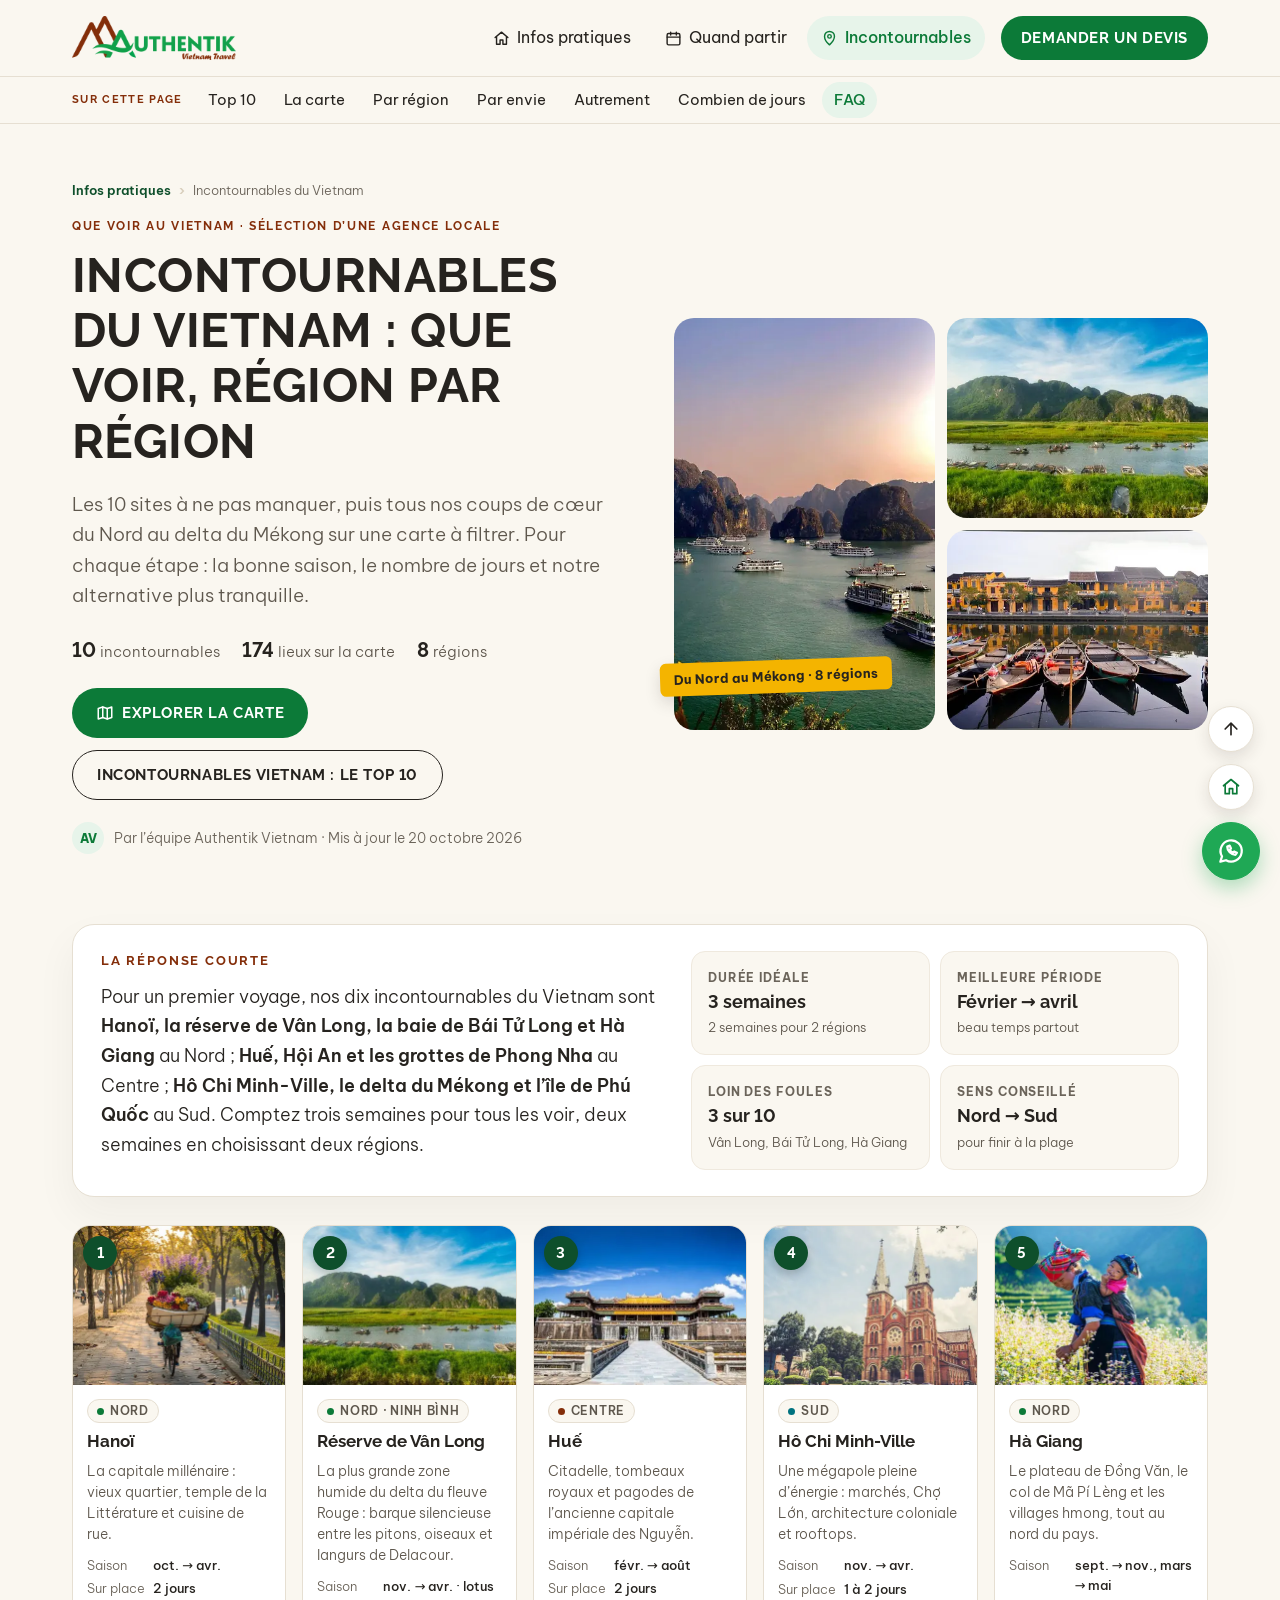
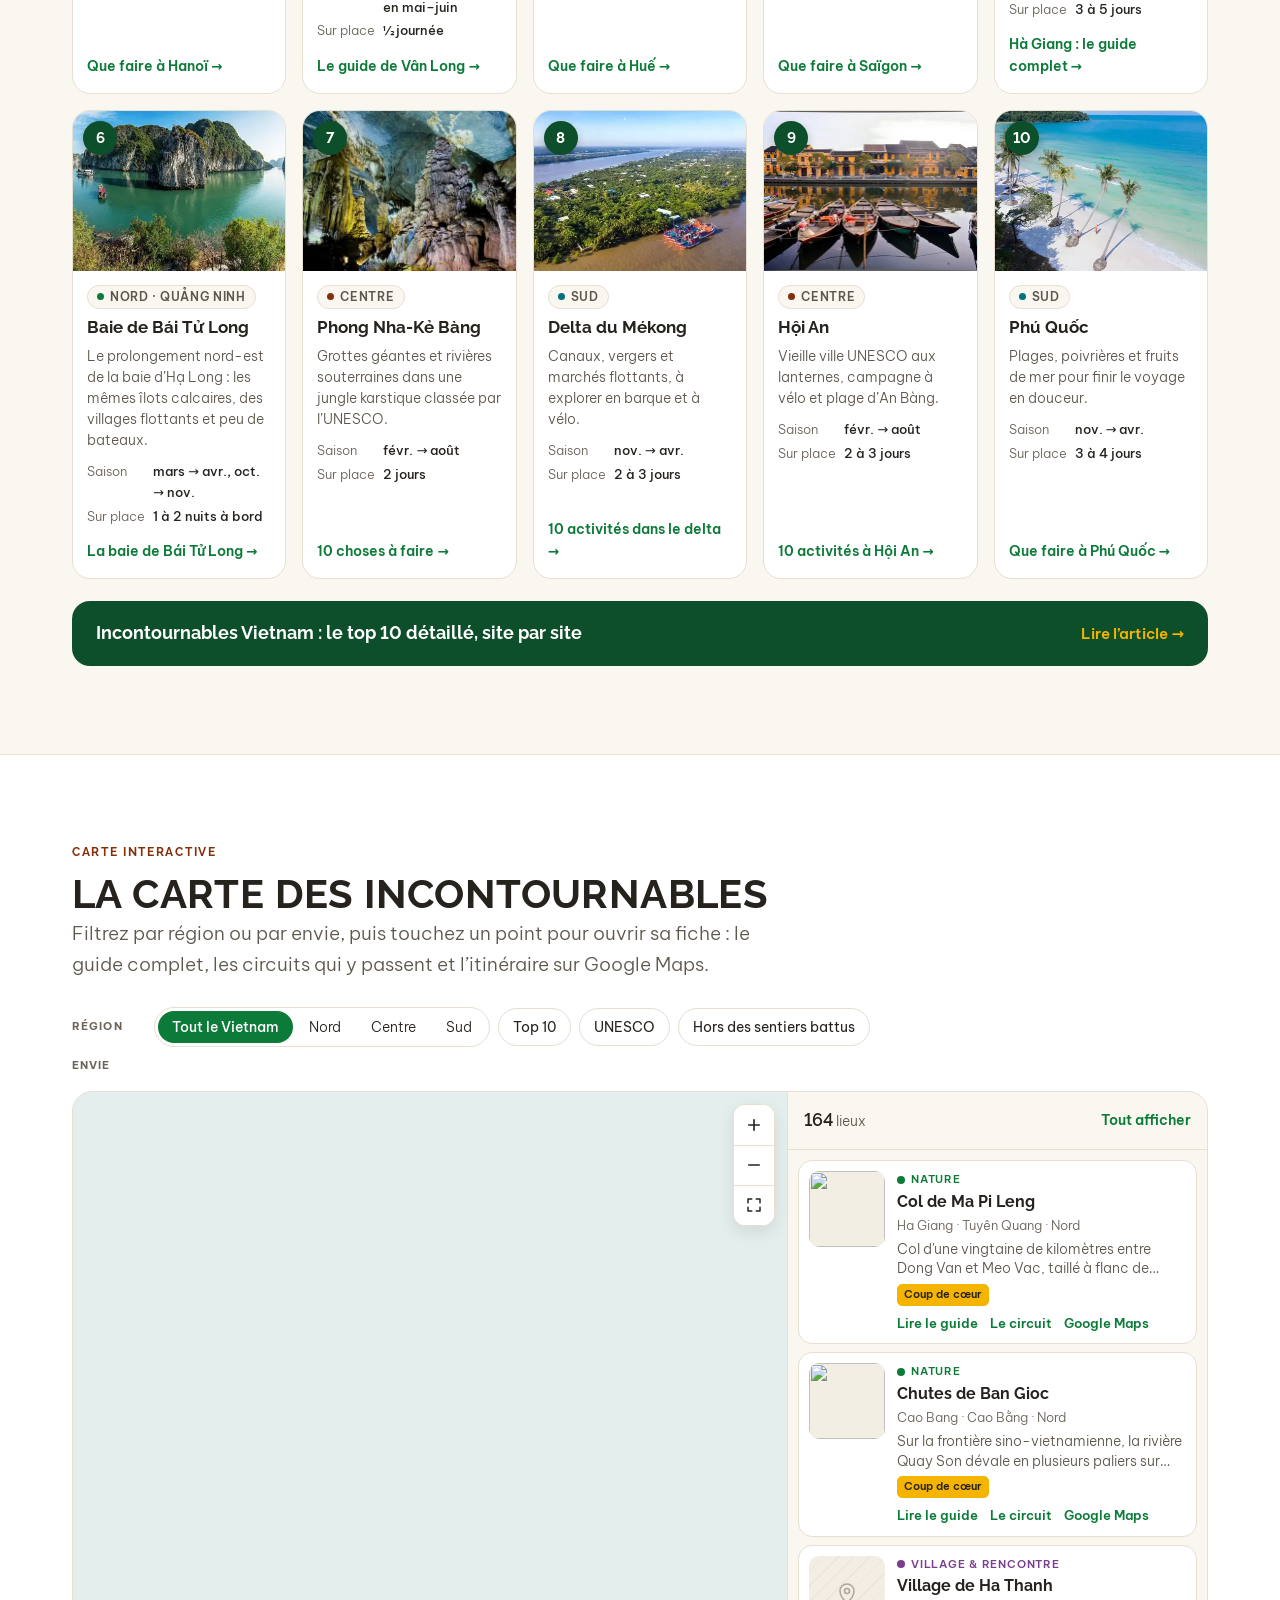
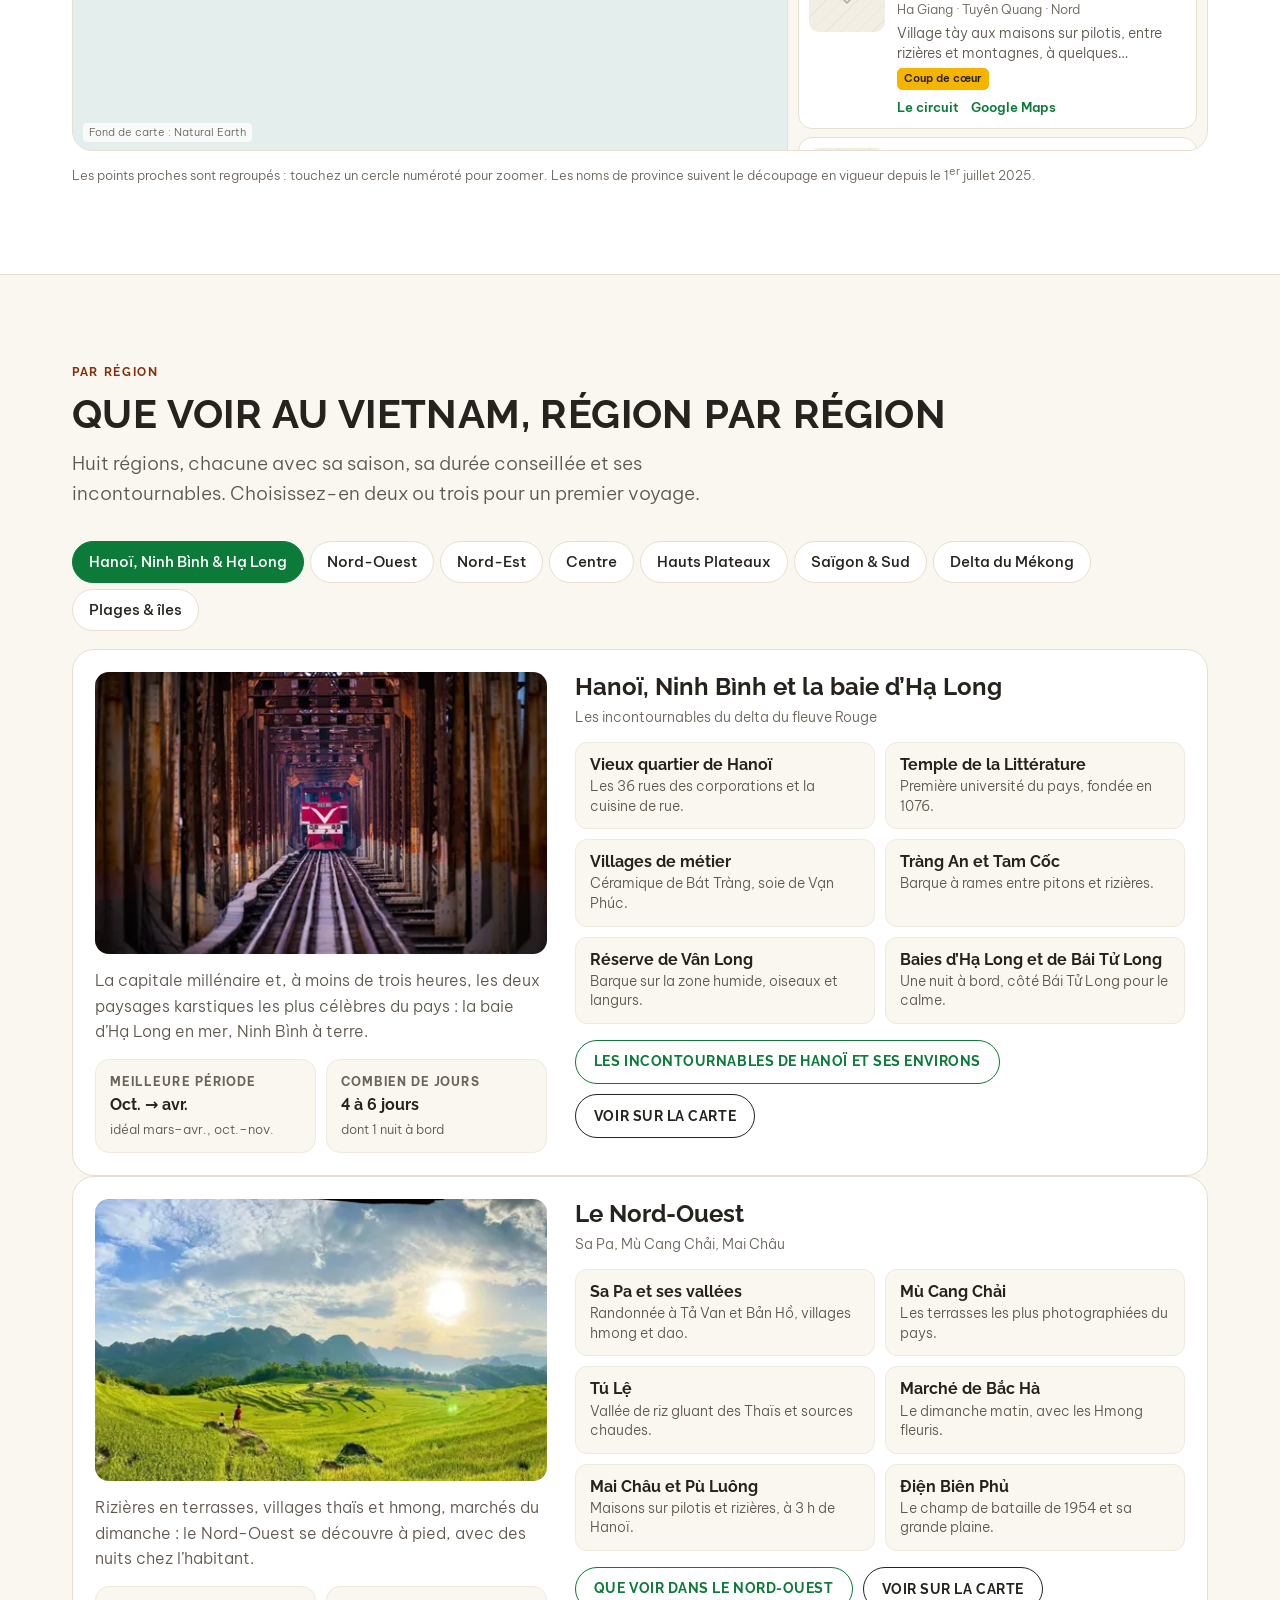
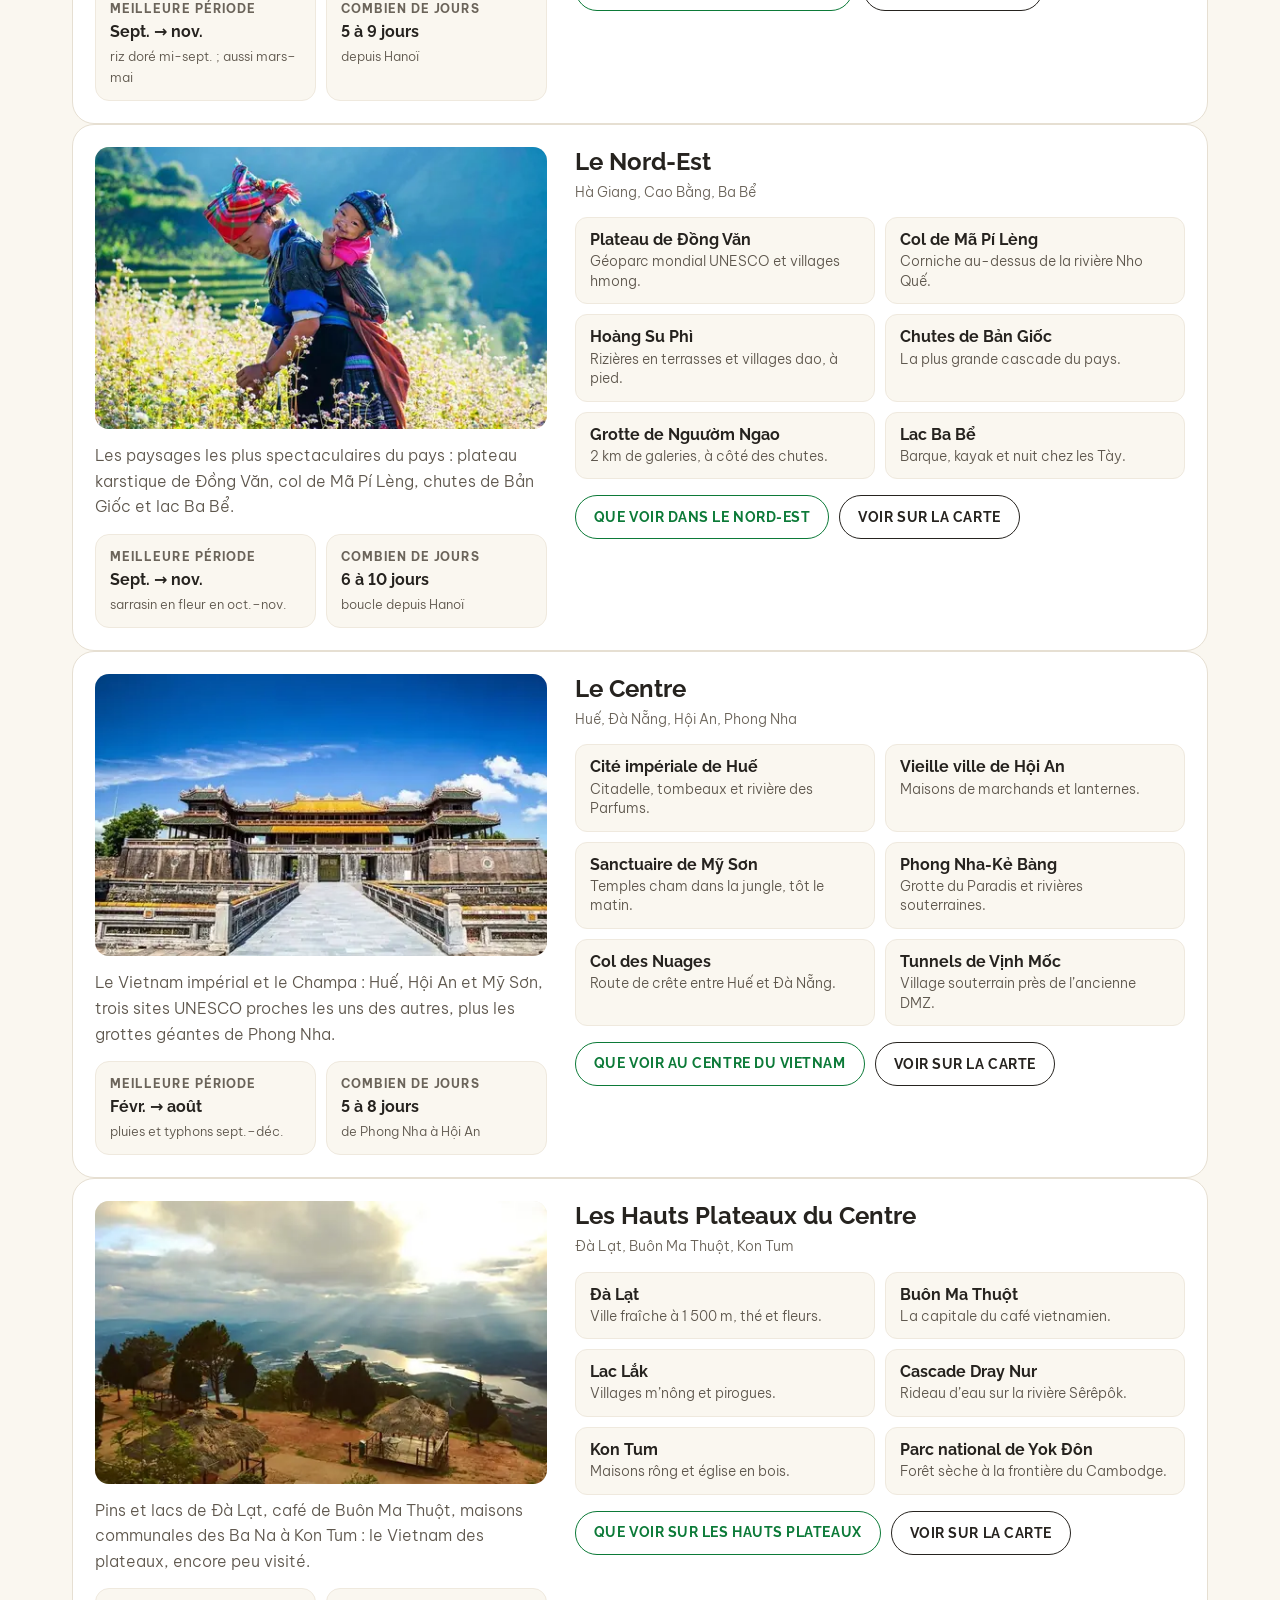
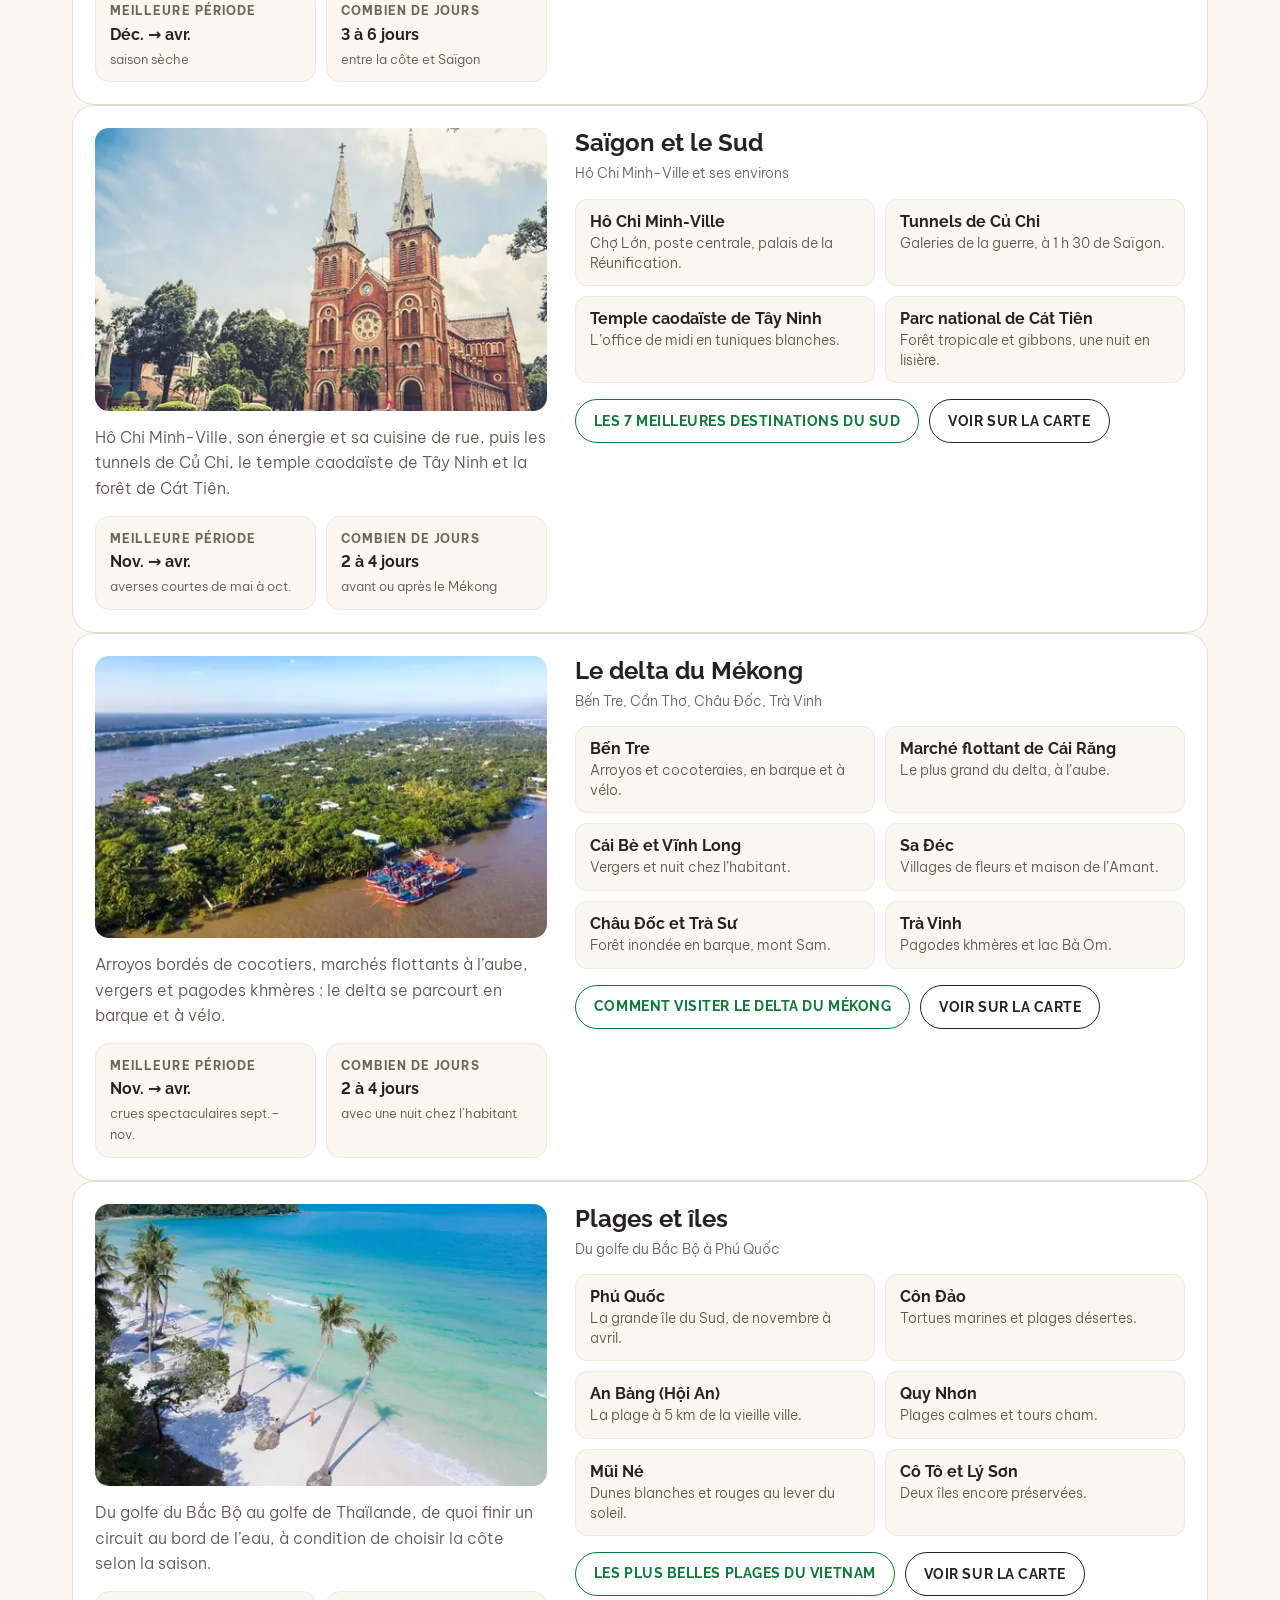
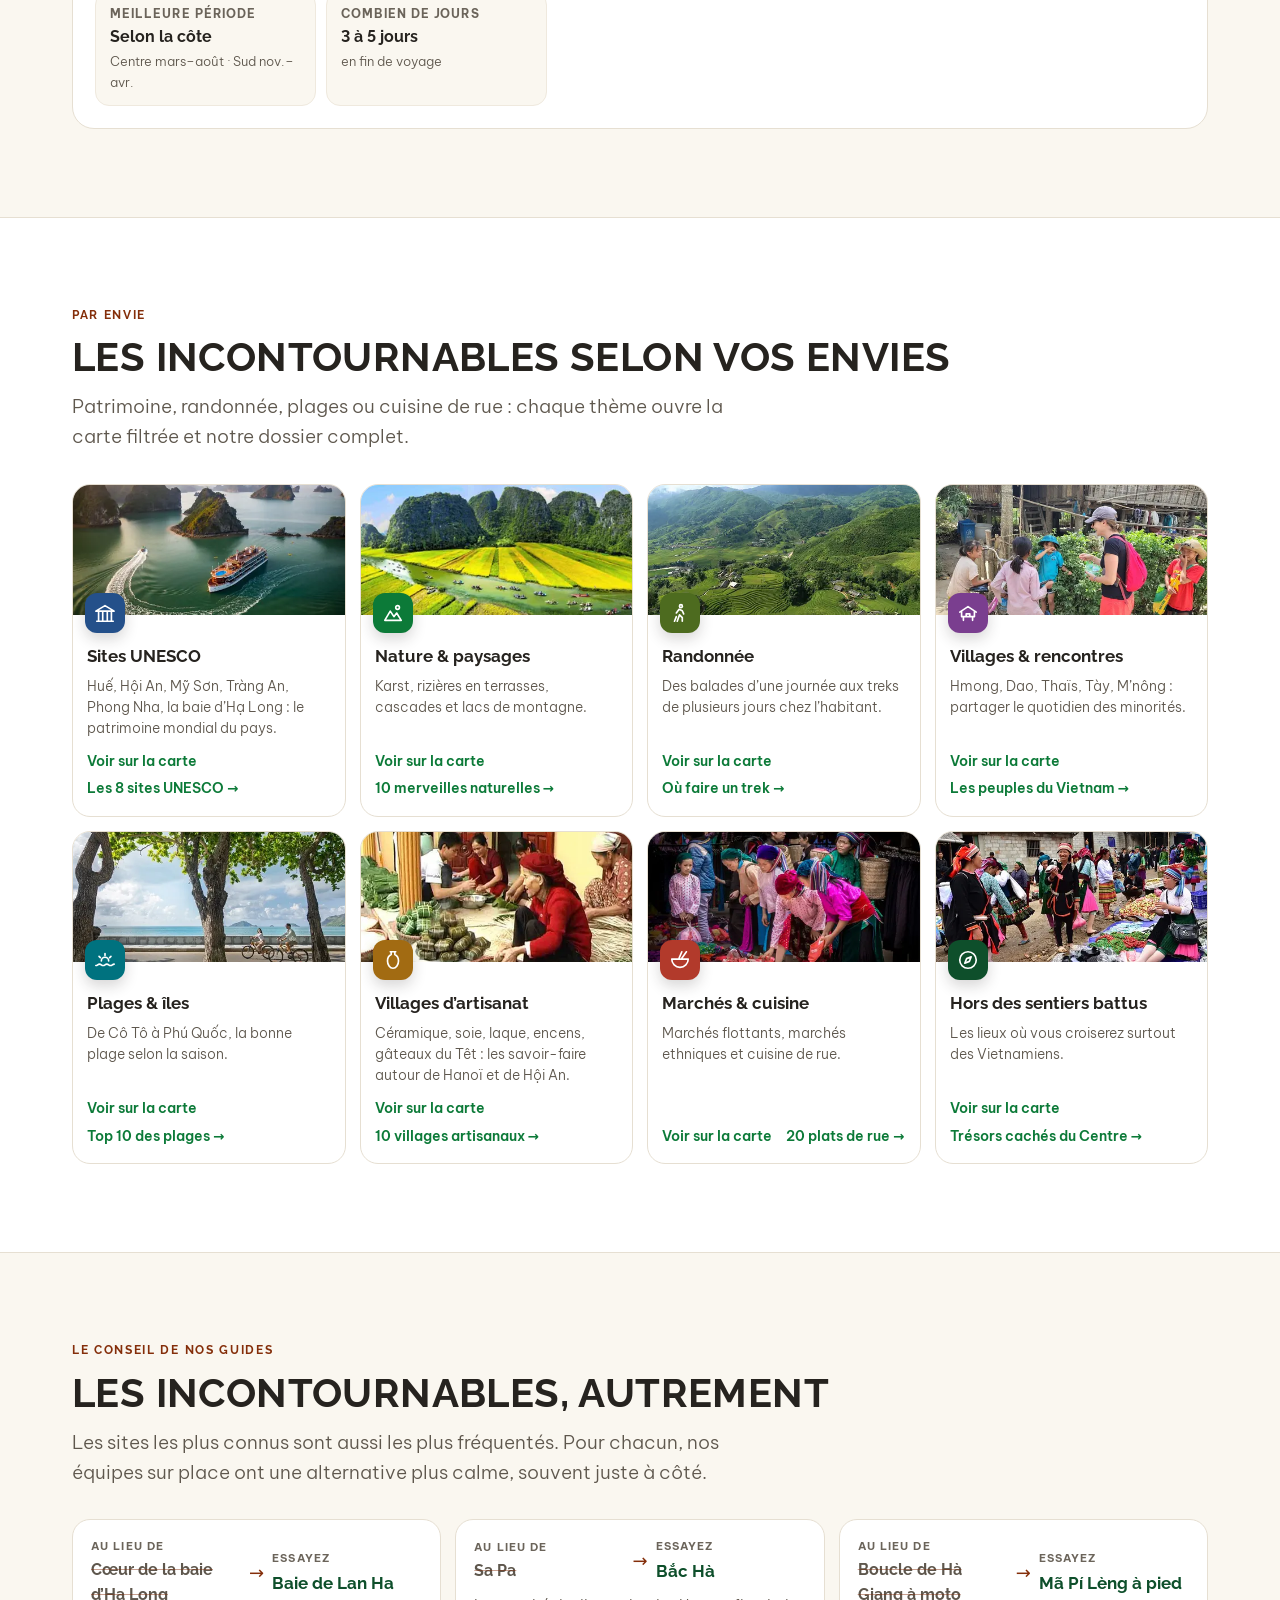
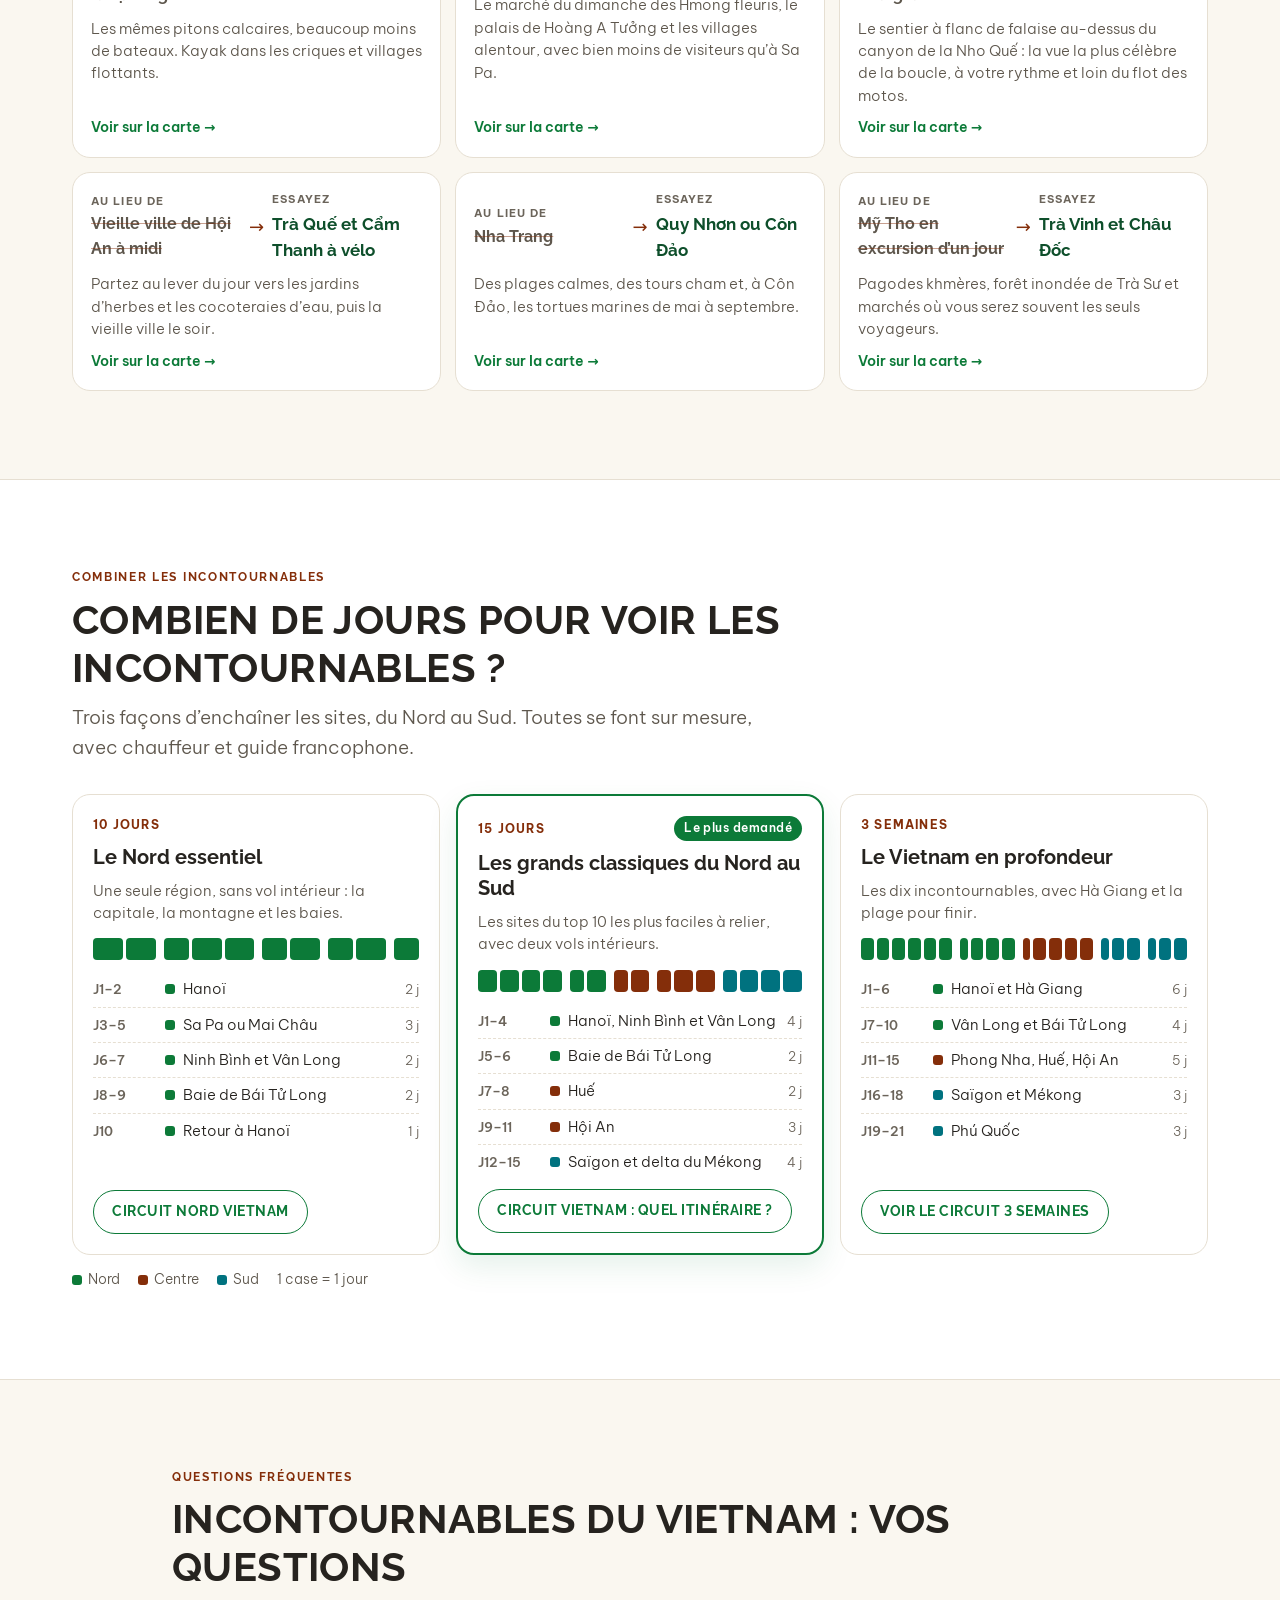
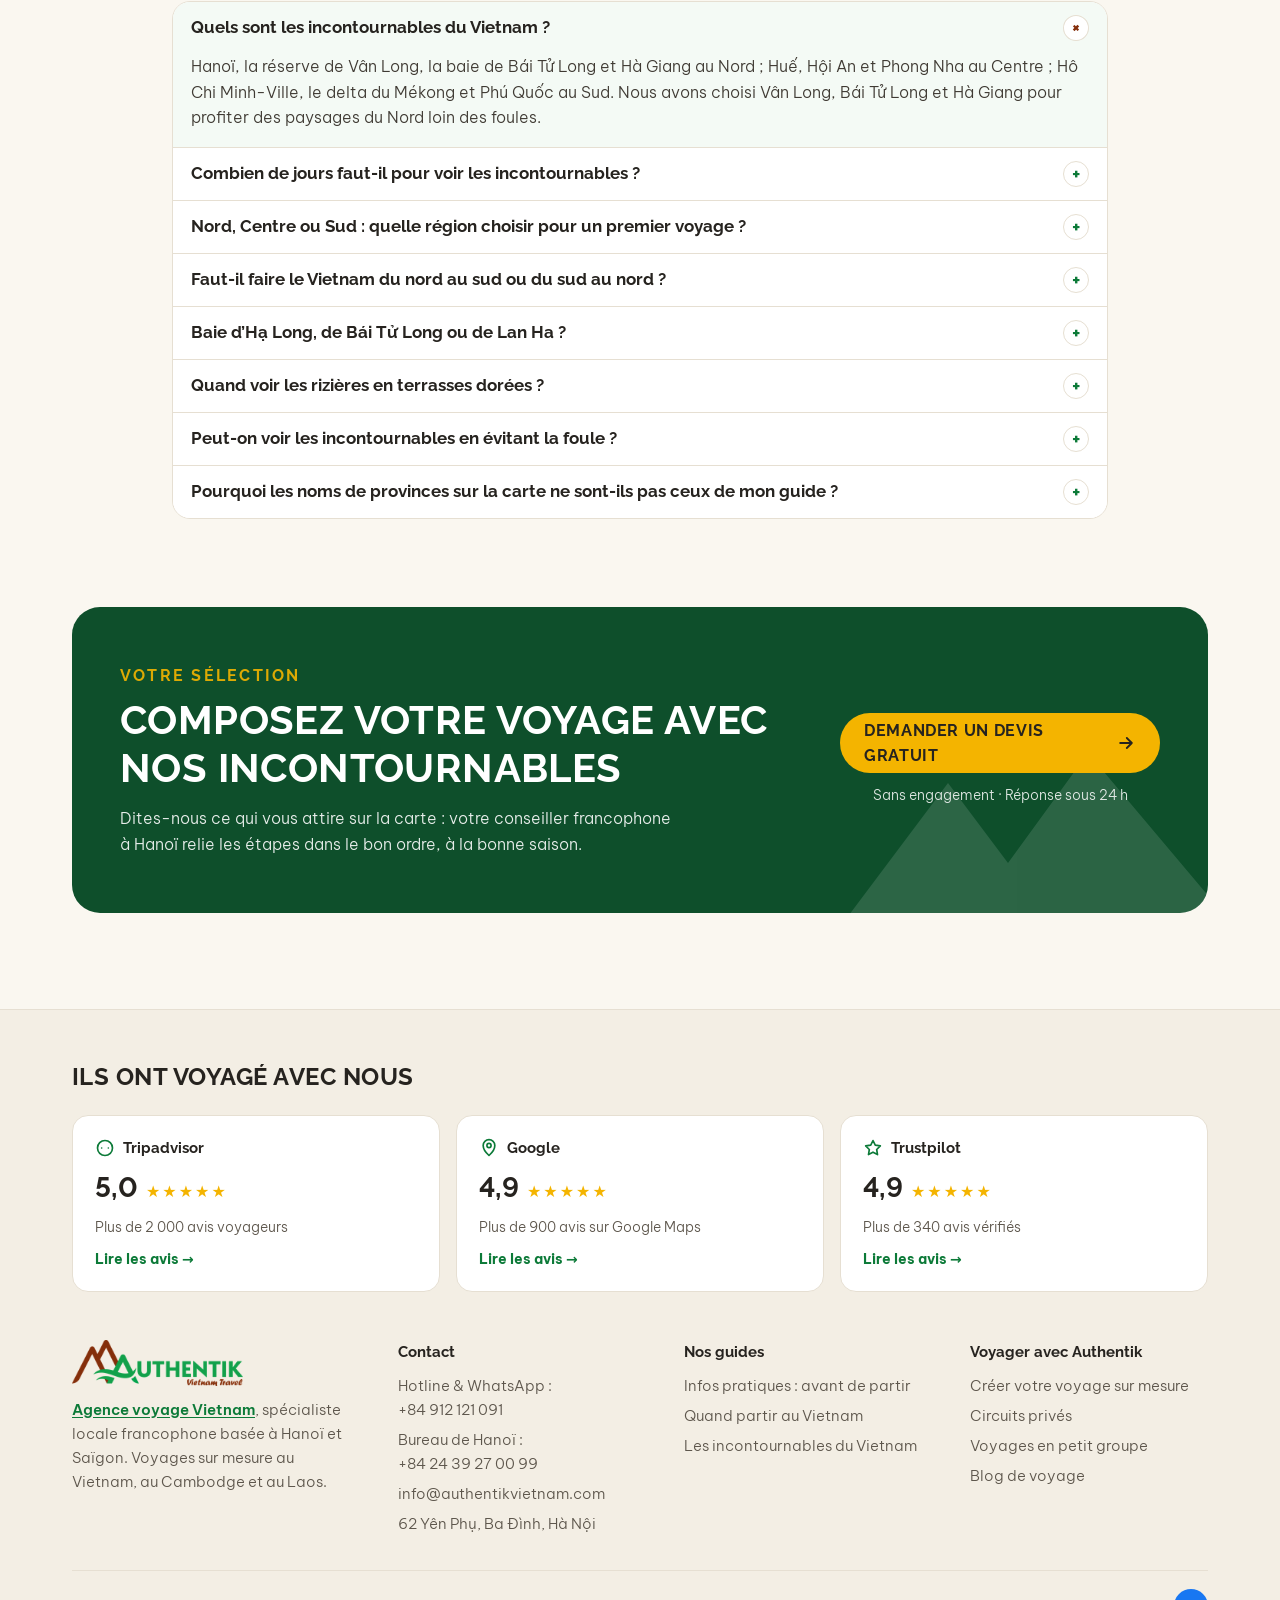
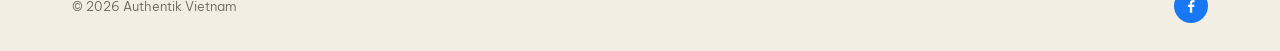
==== commit 5ea335c6: "Carte incontournables : mise à jour automatique depuis le Google Sheet" ====
--- a/incontournables-vietnam/index.html
+++ b/incontournables-vietnam/index.html
@@ -376,7 +376,7 @@
       <p class="hero__intro">Les 10 sites à ne pas manquer, puis tous nos coups de cœur du Nord au delta du Mékong sur une carte à filtrer. Pour chaque étape&#160;: la bonne saison, le nombre de jours et notre alternative plus tranquille.</p>
       <ul class="hero__stats">
         <li><b>10</b>incontournables</li>
-        <li><b id="statCount">171</b>lieux sur la carte</li>
+        <li><b id="statCount">174</b>lieux sur la carte</li>
         <li><b>8</b>régions</li>
       </ul>
       <div class="hero__ctas">
@@ -507,170 +507,173 @@
         <span class="attrib">Fond de carte : Natural Earth</span>
       </div>
       <div class="panel">
-        <div class="panel__head"><span><b id="count">161</b> lieux</span><button class="panel__reset" type="button" id="reset">Tout afficher</button></div>
+        <div class="panel__head"><span><b id="count">164</b> lieux</span><button class="panel__reset" type="button" id="reset">Tout afficher</button></div>
         <ul class="plist" id="plist" aria-label="Lieux affichés sur la carte">
           <!-- LIEUX:DEBUT -->
-          <li><article class="pcard" data-id="tuyen-quang-ma-pi-leng-pass" tabindex="0" style="--pc:var(--c-nature)"><div class="pcard__img"><img src="https://authentikvietnam.com/media/blog/450_230/col-ma-pi-leng-ha-giang-vietnam-blog-voyage.jpg" alt="" loading="lazy" decoding="async" width="76" height="76"></div><div class="pcard__body"><span class="pcard__cat"><i></i>Nature</span><p class="pcard__t">Col de Ma Pi Leng</p><span class="pcard__w">Ha Giang · Tuyên Quang · Nord</span><p class="pcard__d">Col d'une vingtaine de kilomètres entre Dong Van et Meo Vac, taillé à flanc de falaise vers 1 500 m d'altitude, au-dessus du canyon de Tu San et de la rivière Nho Que.</p><div class="pcard__tags"><span class="tag tag--t">Coup de cœur</span></div><div class="pcard__links"><a href="https://authentikvietnam.com/col-de-ma-pi-leng-au-plateau-de-dong-van-ha-giang" target="_blank" rel="noopener">Lire le guide</a><a href="https://authentikvietnam.com/detail-du-circuit/vietnam-en-profondeur-grand-nord-au-mekong" target="_blank" rel="noopener">Le circuit</a><a href="https://www.google.com/maps/search/?api=1&amp;query=23.242,105.3979" target="_blank" rel="noopener">Google Maps</a></div></div></article></li>
-          <li><article class="pcard" data-id="cao-bang-ban-gioc-waterfall" tabindex="0" style="--pc:var(--c-nature)"><div class="pcard__img"><img src="https://authentikvietnam.com/media/blog/450_230/chute-ban-gioc-vietnam.jpg" alt="" loading="lazy" decoding="async" width="76" height="76"></div><div class="pcard__body"><span class="pcard__cat"><i></i>Nature</span><p class="pcard__t">Chutes de Ban Gioc</p><span class="pcard__w">Cao Bang · Cao Bằng · Nord</span><p class="pcard__d">Sur la frontière sino-vietnamienne, la rivière Quay Son dévale en plusieurs paliers sur environ 300 m de large, l'une des plus vastes cascades d'Asie. Radeau en bambou au pied.</p><div class="pcard__tags"><span class="tag tag--t">Coup de cœur</span></div><div class="pcard__links"><a href="https://authentikvietnam.com/cascade-ban-gioc-la-plus-belle-vietnam" target="_blank" rel="noopener">Lire le guide</a><a href="https://authentikvietnam.com/detail-du-circuit/vietnam-en-profondeur-grand-nord-au-mekong" target="_blank" rel="noopener">Le circuit</a><a href="https://www.google.com/maps/search/?api=1&amp;query=22.8539,106.7233" target="_blank" rel="noopener">Google Maps</a></div></div></article></li>
-          <li><article class="pcard" data-id="thai-nguyen-ba-be-lake" tabindex="0" style="--pc:var(--c-nature)"><div class="pcard__img"><img src="https://authentikvietnam.com/media/blog/450_230/lac-ba-be-vietnam.jpg" alt="" loading="lazy" decoding="async" width="76" height="76"></div><div class="pcard__body"><span class="pcard__cat"><i></i>Nature</span><p class="pcard__t">Lac Ba Be</p><span class="pcard__w">Ba Be · Thái Nguyên · Nord</span><p class="pcard__d">Plus grand lac naturel du Vietnam, à 145 m d'altitude dans le parc national de Ba Be : trois bras d'eau entre falaises calcaires et forêts, en bateau ou en kayak.</p><div class="pcard__tags"><span class="tag tag--t">Coup de cœur</span></div><div class="pcard__links"><a href="https://authentikvietnam.com/lac-ba-be-vietnam-nord" target="_blank" rel="noopener">Lire le guide</a><a href="https://authentikvietnam.com/detail-du-circuit/vietnam-en-profondeur-grand-nord-au-mekong" target="_blank" rel="noopener">Le circuit</a><a href="https://www.google.com/maps/search/?api=1&amp;query=22.419,105.6152" target="_blank" rel="noopener">Google Maps</a></div></div></article></li>
-          <li><article class="pcard" data-id="hanoi-dong-xuan-market" tabindex="0" style="--pc:var(--c-marches)"><div class="pcard__img"><span class="ph-empty"><svg viewBox="0 0 24 24" fill="none" stroke="currentColor" stroke-width="1.6" stroke-linecap="round" stroke-linejoin="round" aria-hidden="true"><path d="M12 21s7-6.2 7-12a7 7 0 0 0-14 0c0 5.8 7 12 7 12z"/><circle cx="12" cy="9" r="2.5"/></svg></span></div><div class="pcard__body"><span class="pcard__cat"><i></i>Marché</span><p class="pcard__t">Marché Dong Xuan</p><span class="pcard__w">Hanoi · Hà Nội · Nord</span><p class="pcard__d">Le plus grand marché couvert de Hanoï, au cœur du vieux quartier : tissus, épices, vaisselle et stands de street food.</p><div class="pcard__tags"><span class="tag tag--t">Coup de cœur</span></div><div class="pcard__links"><a href="https://authentikvietnam.com/circuit-vietnam" target="_blank" rel="noopener">Circuits</a><a href="https://www.google.com/maps/search/?api=1&amp;query=21.0383,105.8497" target="_blank" rel="noopener">Google Maps</a></div></div></article></li>
-          <li><article class="pcard" data-id="hanoi-imperial-citadel-of-thang-long" tabindex="0" style="--pc:var(--c-patrimoine)"><div class="pcard__img"><img src="https://authentikvietnam.com/media/blog/450_230/cite-imperiale-de-Thang-long-hanoi.png" alt="" loading="lazy" decoding="async" width="76" height="76"></div><div class="pcard__body"><span class="pcard__cat"><i></i>Patrimoine</span><p class="pcard__t">Cité impériale de Thang Long</p><span class="pcard__w">Hanoi · Hà Nội · Nord</span><p class="pcard__d">Siège du pouvoir royal depuis 1010, la citadelle classée par l'UNESCO dévoile la porte Doan Mon, l'esplanade du palais Kinh Thien et des bunkers de la guerre du Vietnam.</p><div class="pcard__tags"><span class="tag tag--t">Coup de cœur</span><span class="tag tag--u">UNESCO</span></div><div class="pcard__links"><a href="https://authentikvietnam.com/cite-imperiale-thang-long-hanoi-millenaire" target="_blank" rel="noopener">Lire le guide</a><a href="https://authentikvietnam.com/circuit-vietnam" target="_blank" rel="noopener">Circuits</a><a href="https://www.google.com/maps/search/?api=1&amp;query=21.0363,105.8403" target="_blank" rel="noopener">Google Maps</a></div></div></article></li>
-          <li><article class="pcard" data-id="hanoi-hanoi-old-quarter" tabindex="0" style="--pc:var(--c-patrimoine)"><div class="pcard__img"><img src="https://authentikvietnam.com/media/blog/450_230/Hanoi-Vietnam-vieux-quartier.jpg" alt="" loading="lazy" decoding="async" width="76" height="76"></div><div class="pcard__body"><span class="pcard__cat"><i></i>Patrimoine</span><p class="pcard__t">Vieux quartier de Hanoï</p><span class="pcard__w">Hanoi · Hà Nội · Nord</span><p class="pcard__d">Dédale de rues aux noms de métiers (Hang Bac, Hang Ma…) entre le lac Hoan Kiem et le fleuve Rouge : maisons-tubes, temples, marchés et cuisine de rue à chaque coin.</p><div class="pcard__tags"><span class="tag tag--t">Coup de cœur</span></div><div class="pcard__links"><a href="https://authentikvietnam.com/guide-vieux-quartier-hanoi" target="_blank" rel="noopener">Lire le guide</a><a href="https://authentikvietnam.com/detail-du-circuit/vietnam-en-profondeur-grand-nord-au-mekong" target="_blank" rel="noopener">Le circuit</a><a href="https://www.google.com/maps/search/?api=1&amp;query=21.0353,105.85" target="_blank" rel="noopener">Google Maps</a></div></div></article></li>
-          <li><article class="pcard" data-id="hanoi-hoan-kiem-lake" tabindex="0" style="--pc:var(--c-patrimoine)"><div class="pcard__img"><img src="https://authentikvietnam.com/media/blog/450_230/lac-hoan-kiem-hanoi.jpg" alt="" loading="lazy" decoding="async" width="76" height="76"></div><div class="pcard__body"><span class="pcard__cat"><i></i>Patrimoine</span><p class="pcard__t">Lac Hoan Kiem</p><span class="pcard__w">Hanoi · Hà Nội · Nord</span><p class="pcard__d">Lac du cœur de Hanoï, lié à la légende de Lê Lợi rendant son épée magique à la Tortue d'or. Les soirs de week-end, ses rives deviennent piétonnes et très animées.</p><div class="pcard__tags"><span class="tag tag--t">Coup de cœur</span></div><div class="pcard__links"><a href="https://authentikvietnam.com/lac-hoan-kiem-hanoi" target="_blank" rel="noopener">Lire le guide</a><a href="https://authentikvietnam.com/circuit-vietnam" target="_blank" rel="noopener">Circuits</a><a href="https://www.google.com/maps/search/?api=1&amp;query=21.0288,105.8525" target="_blank" rel="noopener">Google Maps</a></div></div></article></li>
-          <li><article class="pcard" data-id="hanoi-temple-of-literature" tabindex="0" style="--pc:var(--c-patrimoine)"><div class="pcard__img"><img src="https://authentikvietnam.com/media/blog/450_230/temple-litterature-Hanoi.jpg" alt="" loading="lazy" decoding="async" width="76" height="76"></div><div class="pcard__body"><span class="pcard__cat"><i></i>Patrimoine</span><p class="pcard__t">Temple de la Littérature</p><span class="pcard__w">Hanoi · Hà Nội · Nord</span><p class="pcard__d">Fondé en 1070 et dédié à Confucius, il abrita dès 1076 la première université du pays. Cours, pavillons et 82 stèles de docteurs sur tortues, inscrites à la Mémoire du monde.</p><div class="pcard__tags"><span class="tag tag--t">Coup de cœur</span></div><div class="pcard__links"><a href="https://authentikvietnam.com/temple-litterature-hanoi" target="_blank" rel="noopener">Lire le guide</a><a href="https://authentikvietnam.com/detail-du-circuit/vietnam-en-profondeur-grand-nord-au-mekong" target="_blank" rel="noopener">Le circuit</a><a href="https://www.google.com/maps/search/?api=1&amp;query=21.0288,105.836" target="_blank" rel="noopener">Google Maps</a></div></div></article></li>
-          <li><article class="pcard" data-id="quang-ninh-ha-long-bay" tabindex="0" style="--pc:var(--c-nature)"><div class="pcard__img"><img src="https://authentikvietnam.com/media/blog/450_230/baie-halong-guide-voyage.jpg" alt="" loading="lazy" decoding="async" width="76" height="76"></div><div class="pcard__body"><span class="pcard__cat"><i></i>Nature</span><p class="pcard__t">Baie d'Halong</p><span class="pcard__w">Ha Long · Quảng Ninh · Nord</span><p class="pcard__d">Près de 2 000 îles et pitons calcaires surgis du golfe du Tonkin, inscrits à l'UNESCO depuis 1994 : croisière en jonque, grottes et kayak entre les falaises.</p><div class="pcard__tags"><span class="tag tag--t">Coup de cœur</span><span class="tag tag--u">UNESCO</span></div><div class="pcard__links"><a href="https://authentikvietnam.com/visiter-baie-halong-guide-voyage-halong-vietnam" target="_blank" rel="noopener">Lire le guide</a><a href="https://authentikvietnam.com/detail-du-circuit/vietnam-en-profondeur-grand-nord-au-mekong" target="_blank" rel="noopener">Le circuit</a><a href="https://www.google.com/maps/search/?api=1&amp;query=20.9084,107.0683" target="_blank" rel="noopener">Google Maps</a></div></div></article></li>
-          <li><article class="pcard" data-id="hai-phong-lan-ha-bay" tabindex="0" style="--pc:var(--c-nature)"><div class="pcard__img"><img src="https://authentikvietnam.com/media/blog/450_230/baie-de-lan-ha-ile-de-cat-ba-blog.jpg" alt="" loading="lazy" decoding="async" width="76" height="76"></div><div class="pcard__body"><span class="pcard__cat"><i></i>Nature</span><p class="pcard__t">Baie de Lan Ha</p><span class="pcard__w">Lan Ha · Hải Phòng · Nord</span><p class="pcard__d">Au sud-est de l'île de Cat Ba, quelque 400 îlots calcaires, plages isolées et lagons. Moins fréquentée qu'Halong, elle est inscrite au site UNESCO depuis 2023.</p><div class="pcard__tags"><span class="tag tag--t">Coup de cœur</span><span class="tag tag--u">UNESCO</span><span class="tag tag--o">Hors des sentiers battus</span></div><div class="pcard__links"><a href="https://authentikvietnam.com/baie-de-lan-ha-ile-de-cat-ba" target="_blank" rel="noopener">Lire le guide</a><a href="https://authentikvietnam.com/detail-du-circuit/vietnam-en-profondeur-grand-nord-au-mekong" target="_blank" rel="noopener">Le circuit</a><a href="https://www.google.com/maps/search/?api=1&amp;query=20.7516,107.1043" target="_blank" rel="noopener">Google Maps</a></div></div></article></li>
-          <li><article class="pcard" data-id="hanoi-perfume-pagoda" tabindex="0" style="--pc:var(--c-temples)"><div class="pcard__img"><img src="https://authentikvietnam.com/media/blog/450_230/pagode-tran-quoc.jpg" alt="" loading="lazy" decoding="async" width="76" height="76"></div><div class="pcard__body"><span class="pcard__cat"><i></i>Temple &amp; pagode</span><p class="pcard__t">Pagode des Parfums</p><span class="pcard__w">Hanoi · Hà Nội · Nord</span><p class="pcard__d">Lieu de pèlerinage majeur du Nord : on remonte en barque le ruisseau Yen entre les pitons calcaires, puis on grimpe ou prend le téléphérique jusqu'à la grotte Huong Tich.</p><div class="pcard__tags"><span class="tag tag--t">Coup de cœur</span></div><div class="pcard__links"><a href="https://authentikvietnam.com/pagode-les-plus-sacre-nord-vietnam" target="_blank" rel="noopener">Lire le guide</a><a href="https://authentikvietnam.com/circuit-vietnam" target="_blank" rel="noopener">Circuits</a><a href="https://www.google.com/maps/search/?api=1&amp;query=20.6179,105.7464" target="_blank" rel="noopener">Google Maps</a></div></div></article></li>
-          <li><article class="pcard" data-id="ninh-binh-tam-coc" tabindex="0" style="--pc:var(--c-nature)"><div class="pcard__img"><img src="https://authentikvietnam.com/media/blog/450_230/tam-coc-ninh-binh.jpg" alt="" loading="lazy" decoding="async" width="76" height="76"></div><div class="pcard__body"><span class="pcard__cat"><i></i>Nature</span><p class="pcard__t">Tam Coc</p><span class="pcard__w">Ninh Binh · Ninh Bình · Nord</span><p class="pcard__d">Les « trois grottes » : barque sur la rivière Ngo Dong entre rizières et pitons karstiques, souvent ramée avec les pieds. Fait partie du site Unesco de Trang An.</p><div class="pcard__tags"><span class="tag tag--t">Coup de cœur</span><span class="tag tag--u">UNESCO</span></div><div class="pcard__links"><a href="https://authentikvietnam.com/tam-coc-ninh-binh" target="_blank" rel="noopener">Lire le guide</a><a href="https://authentikvietnam.com/detail-du-circuit/vietnam-en-profondeur-grand-nord-au-mekong" target="_blank" rel="noopener">Le circuit</a><a href="https://www.google.com/maps/search/?api=1&amp;query=20.2177,105.9295" target="_blank" rel="noopener">Google Maps</a></div></div></article></li>
-          <li><article class="pcard" data-id="hue-hue-imperial-citadel" tabindex="0" style="--pc:var(--c-patrimoine)"><div class="pcard__img"><img src="https://authentikvietnam.com/media/blog/450_230/citadelle-de-hue-symbole-ville-de-hue-guide-voyage.jpg" alt="" loading="lazy" decoding="async" width="76" height="76"></div><div class="pcard__body"><span class="pcard__cat"><i></i>Patrimoine</span><p class="pcard__t">Citadelle impériale de Hué</p><span class="pcard__w">Hue · Huế · Centre</span><p class="pcard__d">Capitale des Nguyen bâtie à partir de 1804 : remparts, douves, palais et temples sur la rive nord de la rivière des Parfums. Inscrite à l'Unesco en 1993.</p><div class="pcard__tags"><span class="tag tag--t">Coup de cœur</span><span class="tag tag--u">UNESCO</span></div><div class="pcard__links"><a href="https://authentikvietnam.com/citadelle-de-hue-symbole-ville-de-hue" target="_blank" rel="noopener">Lire le guide</a><a href="https://authentikvietnam.com/detail-du-circuit/vietnam-en-profondeur-grand-nord-au-mekong" target="_blank" rel="noopener">Le circuit</a><a href="https://www.google.com/maps/search/?api=1&amp;query=16.469,107.5781" target="_blank" rel="noopener">Google Maps</a></div></div></article></li>
-          <li><article class="pcard" data-id="da-nang-hoi-an-ancient-town" tabindex="0" style="--pc:var(--c-patrimoine)"><div class="pcard__img"><img src="https://authentikvietnam.com/media/blog/450_230/visiter-vieille-ville-hoi-an-guide-voyage.jpg" alt="" loading="lazy" decoding="async" width="76" height="76"></div><div class="pcard__body"><span class="pcard__cat"><i></i>Patrimoine</span><p class="pcard__t">Vieille ville de Hoi An</p><span class="pcard__w">Hoi An · Đà Nẵng · Centre</span><p class="pcard__d">Ancien port marchand des XVe-XIXe siècles : maisons à boutiques, salles d'assemblée chinoises et lanternes. Inscrite à l'Unesco en 1999.</p><div class="pcard__tags"><span class="tag tag--t">Coup de cœur</span><span class="tag tag--u">UNESCO</span></div><div class="pcard__links"><a href="https://authentikvietnam.com/vieille-ville-hoi-an" target="_blank" rel="noopener">Lire le guide</a><a href="https://authentikvietnam.com/detail-du-circuit/vietnam-en-profondeur-grand-nord-au-mekong" target="_blank" rel="noopener">Le circuit</a><a href="https://www.google.com/maps/search/?api=1&amp;query=15.8771,108.3287" target="_blank" rel="noopener">Google Maps</a></div></div></article></li>
-          <li><article class="pcard" data-id="tuyen-quang-hmong-king-s-palace" tabindex="0" style="--pc:var(--c-patrimoine)"><div class="pcard__img"><img src="https://authentikvietnam.com/media/blog/450_230/vua-meo-0.jpg" alt="" loading="lazy" decoding="async" width="76" height="76"></div><div class="pcard__body"><span class="pcard__cat"><i></i>Patrimoine</span><p class="pcard__t">Palais du roi Hmong (palais des Vuong)</p><span class="pcard__w">Ha Giang · Tuyên Quang · Nord</span><p class="pcard__d">Résidence de la famille Vuong, chefs hmong du plateau au début du XXe siècle : bâtisse de pierre, de bois sculpté et de tuiles mêlant styles chinois et hmong, dans la vallée de Sa Phin.</p><div class="pcard__tags"></div><div class="pcard__links"><a href="https://authentikvietnam.com/palais-du-roi-hmongs-ha-giang" target="_blank" rel="noopener">Lire le guide</a><a href="https://authentikvietnam.com/detail-du-circuit/vietnam-en-profondeur-grand-nord-au-mekong" target="_blank" rel="noopener">Le circuit</a><a href="https://www.google.com/maps/search/?api=1&amp;query=23.2562,105.2621" target="_blank" rel="noopener">Google Maps</a></div></div></article></li>
-          <li><article class="pcard" data-id="tuyen-quang-happiness-road-museum" tabindex="0" style="--pc:var(--c-patrimoine)"><div class="pcard__img"><span class="ph-empty"><svg viewBox="0 0 24 24" fill="none" stroke="currentColor" stroke-width="1.6" stroke-linecap="round" stroke-linejoin="round" aria-hidden="true"><path d="M12 21s7-6.2 7-12a7 7 0 0 0-14 0c0 5.8 7 12 7 12z"/><circle cx="12" cy="9" r="2.5"/></svg></span></div><div class="pcard__body"><span class="pcard__cat"><i></i>Musée</span><p class="pcard__t">Musée de la Route du Bonheur</p><span class="pcard__w">Ha Giang · Tuyên Quang · Nord</span><p class="pcard__d">Espace d'exposition consacré à la route du Bonheur, taillée à flanc de falaise de 1959 à 1965 par des milliers de jeunes volontaires entre Ha Giang et Meo Vac.</p><div class="pcard__tags"></div><div class="pcard__links"><a href="https://authentikvietnam.com/detail-du-circuit/vietnam-en-profondeur-grand-nord-au-mekong" target="_blank" rel="noopener">Le circuit</a><a href="https://www.google.com/maps/search/?api=1&amp;query=23.2496,105.3941" target="_blank" rel="noopener">Google Maps</a></div></div></article></li>
-          <li><article class="pcard" data-id="tuyen-quang-ma-pi-leng-sky-path" tabindex="0" style="--pc:var(--c-experiences)"><div class="pcard__img"><span class="ph-empty"><svg viewBox="0 0 24 24" fill="none" stroke="currentColor" stroke-width="1.6" stroke-linecap="round" stroke-linejoin="round" aria-hidden="true"><path d="M12 21s7-6.2 7-12a7 7 0 0 0-14 0c0 5.8 7 12 7 12z"/><circle cx="12" cy="9" r="2.5"/></svg></span></div><div class="pcard__body"><span class="pcard__cat"><i></i>Expérience</span><p class="pcard__t">Sentier du ciel de Ma Pi Leng</p><span class="pcard__w">Ha Giang · Tuyên Quang · Nord</span><p class="pcard__d">Étroit sentier creusé dans la falaise sous le col de Ma Pi Leng, à parcourir à pied pour des vues vertigineuses sur le canyon de Tu San. Accès parfois restreint.</p><div class="pcard__tags"></div><div class="pcard__links"><a href="https://authentikvietnam.com/detail-du-circuit/vietnam-en-profondeur-grand-nord-au-mekong" target="_blank" rel="noopener">Le circuit</a><a href="https://www.google.com/maps/search/?api=1&amp;query=23.242,105.3979" target="_blank" rel="noopener">Google Maps</a></div></div></article></li>
-          <li><article class="pcard" data-id="tuyen-quang-dong-van-karst-plateau-global-geopark" tabindex="0" style="--pc:var(--c-nature)"><div class="pcard__img"><img src="https://authentikvietnam.com/media/blog/450_230/plateau-dong-van-vietnam-blog-voyage.jpg" alt="" loading="lazy" decoding="async" width="76" height="76"></div><div class="pcard__body"><span class="pcard__cat"><i></i>Nature</span><p class="pcard__t">Géoparc mondial du plateau karstique de Dong Van</p><span class="pcard__w">Ha Giang · Tuyên Quang · Nord</span><p class="pcard__d">Géoparc mondial UNESCO depuis 2010, ce plateau calcaire perché au-dessus de 1 000 m s'étend sur quatre anciens districts : pics karstiques, cultures en terrasses, marchés hmong.</p><div class="pcard__tags"><span class="tag tag--u">UNESCO</span></div><div class="pcard__links"><a href="https://authentikvietnam.com/le-plateau-calcaire-de-dong-van-vietnam" target="_blank" rel="noopener">Lire le guide</a><a href="https://authentikvietnam.com/detail-du-circuit/vietnam-en-profondeur-grand-nord-au-mekong" target="_blank" rel="noopener">Le circuit</a><a href="https://www.google.com/maps/search/?api=1&amp;query=23.2407,105.2623" target="_blank" rel="noopener">Google Maps</a></div></div></article></li>
-          <li><article class="pcard" data-id="tuyen-quang-nho-que-river" tabindex="0" style="--pc:var(--c-nature)"><div class="pcard__img"><span class="ph-empty"><svg viewBox="0 0 24 24" fill="none" stroke="currentColor" stroke-width="1.6" stroke-linecap="round" stroke-linejoin="round" aria-hidden="true"><path d="M12 21s7-6.2 7-12a7 7 0 0 0-14 0c0 5.8 7 12 7 12z"/><circle cx="12" cy="9" r="2.5"/></svg></span></div><div class="pcard__body"><span class="pcard__cat"><i></i>Nature</span><p class="pcard__t">Rivière Nho Que</p><span class="pcard__w">Ha Giang · Tuyên Quang · Nord</span><p class="pcard__d">Rivière aux eaux vert jade qui serpente au fond du canyon de Tu San, l'un des plus profonds d'Asie du Sud-Est. À admirer depuis Ma Pi Leng ou en bateau, tout en bas.</p><div class="pcard__tags"></div><div class="pcard__links"><a href="https://authentikvietnam.com/detail-du-circuit/vietnam-en-profondeur-grand-nord-au-mekong" target="_blank" rel="noopener">Le circuit</a><a href="https://www.google.com/maps/search/?api=1&amp;query=23.2406,105.4121" target="_blank" rel="noopener">Google Maps</a></div></div></article></li>
-          <li><article class="pcard" data-id="tuyen-quang-lung-tam-linen-weaving-cooperative" tabindex="0" style="--pc:var(--c-artisanat)"><div class="pcard__img"><img src="https://authentikvietnam.com/media/blog/450_230/lung-tam-1.jpg" alt="" loading="lazy" decoding="async" width="76" height="76"></div><div class="pcard__body"><span class="pcard__cat"><i></i>Village d’artisanat</span><p class="pcard__t">Coopérative de tissage de lin de Lung Tam</p><span class="pcard__w">Ha Giang · Tuyên Quang · Nord</span><p class="pcard__d">Coopérative de femmes hmong qui perpétuent le travail du lin : filage, tissage au métier, teinture à l'indigo et motifs à la cire d'abeille. Démonstrations sur place.</p><div class="pcard__tags"></div><div class="pcard__links"><a href="https://authentikvietnam.com/tissage-lin-village-lungtam" target="_blank" rel="noopener">Lire le guide</a><a href="https://authentikvietnam.com/detail-du-circuit/vietnam-en-profondeur-grand-nord-au-mekong" target="_blank" rel="noopener">Le circuit</a><a href="https://www.google.com/maps/search/?api=1&amp;query=23.0493,105.0438" target="_blank" rel="noopener">Google Maps</a></div></div></article></li>
-          <li><article class="pcard" data-id="tuyen-quang-quan-ba-heaven-gate" tabindex="0" style="--pc:var(--c-nature)"><div class="pcard__img"><span class="ph-empty"><svg viewBox="0 0 24 24" fill="none" stroke="currentColor" stroke-width="1.6" stroke-linecap="round" stroke-linejoin="round" aria-hidden="true"><path d="M12 21s7-6.2 7-12a7 7 0 0 0-14 0c0 5.8 7 12 7 12z"/><circle cx="12" cy="9" r="2.5"/></svg></span></div><div class="pcard__body"><span class="pcard__cat"><i></i>Nature</span><p class="pcard__t">Porte du Ciel de Quan Ba</p><span class="pcard__w">Ha Giang · Tuyên Quang · Nord</span><p class="pcard__d">Col à environ 1 500 m d'altitude dominant la vallée de Quan Ba, premier grand panorama de la boucle de Ha Giang, avec vue sur les deux montagnes jumelles des Fées.</p><div class="pcard__tags"></div><div class="pcard__links"><a href="https://authentikvietnam.com/detail-du-circuit/vietnam-en-profondeur-grand-nord-au-mekong" target="_blank" rel="noopener">Le circuit</a><a href="https://www.google.com/maps/search/?api=1&amp;query=23.0493,104.993" target="_blank" rel="noopener">Google Maps</a></div></div></article></li>
-          <li><article class="pcard" data-id="tuyen-quang-bo-y-village-in-quyet-tien" tabindex="0" style="--pc:var(--c-villages)"><div class="pcard__img"><span class="ph-empty"><svg viewBox="0 0 24 24" fill="none" stroke="currentColor" stroke-width="1.6" stroke-linecap="round" stroke-linejoin="round" aria-hidden="true"><path d="M12 21s7-6.2 7-12a7 7 0 0 0-14 0c0 5.8 7 12 7 12z"/><circle cx="12" cy="9" r="2.5"/></svg></span></div><div class="pcard__body"><span class="pcard__cat"><i></i>Village &amp; rencontre</span><p class="pcard__t">Village bo y de Quyet Tien</p><span class="pcard__w">Ha Giang · Tuyên Quang · Nord</span><p class="pcard__d">Les Bo Y, l'une des plus petites ethnies du Vietnam (environ 3 000 personnes), vivent ici dans des maisons en terre. Rencontre rare avec leurs costumes et traditions.</p><div class="pcard__tags"><span class="tag tag--o">Hors des sentiers battus</span></div><div class="pcard__links"><a href="https://authentikvietnam.com/detail-du-circuit/vietnam-en-profondeur-grand-nord-au-mekong" target="_blank" rel="noopener">Le circuit</a><a href="https://www.google.com/maps/search/?api=1&amp;query=23.0185,104.9643" target="_blank" rel="noopener">Google Maps</a></div></div></article></li>
-          <li><article class="pcard" data-id="cao-bang-pac-bo-cave" tabindex="0" style="--pc:var(--c-patrimoine)"><div class="pcard__img"><span class="ph-empty"><svg viewBox="0 0 24 24" fill="none" stroke="currentColor" stroke-width="1.6" stroke-linecap="round" stroke-linejoin="round" aria-hidden="true"><path d="M12 21s7-6.2 7-12a7 7 0 0 0-14 0c0 5.8 7 12 7 12z"/><circle cx="12" cy="9" r="2.5"/></svg></span></div><div class="pcard__body"><span class="pcard__cat"><i></i>Patrimoine</span><p class="pcard__t">Grotte de Pac Bo</p><span class="pcard__w">Cao Bang · Cao Bằng · Nord</span><p class="pcard__d">Grotte près de la frontière chinoise où Hô Chi Minh s'installa en 1941, à son retour après trente ans d'exil. Alentour : ruisseau Lénine et montagne Karl Marx.</p><div class="pcard__tags"></div><div class="pcard__links"><a href="https://authentikvietnam.com/detail-du-circuit/vietnam-en-profondeur-grand-nord-au-mekong" target="_blank" rel="noopener">Le circuit</a><a href="https://www.google.com/maps/search/?api=1&amp;query=22.9827,106.0502" target="_blank" rel="noopener">Google Maps</a></div></div></article></li>
-          <li><article class="pcard" data-id="cao-bang-khau-coc-cha-pass" tabindex="0" style="--pc:var(--c-nature)"><div class="pcard__img"><span class="ph-empty"><svg viewBox="0 0 24 24" fill="none" stroke="currentColor" stroke-width="1.6" stroke-linecap="round" stroke-linejoin="round" aria-hidden="true"><path d="M12 21s7-6.2 7-12a7 7 0 0 0-14 0c0 5.8 7 12 7 12z"/><circle cx="12" cy="9" r="2.5"/></svg></span></div><div class="pcard__body"><span class="pcard__cat"><i></i>Nature</span><p class="pcard__t">Col de Khau Coc Cha</p><span class="pcard__w">Bao Lac · Cao Bằng · Nord</span><p class="pcard__d">Col célèbre pour ses quatorze virages en épingle serrés les uns sur les autres, près de Bao Lac ; spectaculaire vu d'en haut, surtout à la saison du riz mûr.</p><div class="pcard__tags"></div><div class="pcard__links"><a href="https://authentikvietnam.com/detail-du-circuit/vietnam-en-profondeur-grand-nord-au-mekong" target="_blank" rel="noopener">Le circuit</a><a href="https://www.google.com/maps/search/?api=1&amp;query=22.9264,105.7798" target="_blank" rel="noopener">Google Maps</a></div></div></article></li>
-          <li><article class="pcard" data-id="cao-bang-na-tenh-pass" tabindex="0" style="--pc:var(--c-nature)"><div class="pcard__img"><span class="ph-empty"><svg viewBox="0 0 24 24" fill="none" stroke="currentColor" stroke-width="1.6" stroke-linecap="round" stroke-linejoin="round" aria-hidden="true"><path d="M12 21s7-6.2 7-12a7 7 0 0 0-14 0c0 5.8 7 12 7 12z"/><circle cx="12" cy="9" r="2.5"/></svg></span></div><div class="pcard__body"><span class="pcard__cat"><i></i>Nature</span><p class="pcard__t">Col de Na Tenh</p><span class="pcard__w">Cao Bang · Cao Bằng · Nord</span><p class="pcard__d">Col de montagne de la province de Cao Bang, sur la route de Pac Bo, offrant de larges vues sur les pitons karstiques et les vallées cultivées en contrebas.</p><div class="pcard__tags"></div><div class="pcard__links"><a href="https://authentikvietnam.com/detail-du-circuit/vietnam-en-profondeur-grand-nord-au-mekong" target="_blank" rel="noopener">Le circuit</a><a href="https://www.google.com/maps/search/?api=1&amp;query=22.9177,105.8689" target="_blank" rel="noopener">Google Maps</a></div></div></article></li>
-          <li><article class="pcard" data-id="cao-bang-xuan-truong-valley" tabindex="0" style="--pc:var(--c-nature)"><div class="pcard__img"><span class="ph-empty"><svg viewBox="0 0 24 24" fill="none" stroke="currentColor" stroke-width="1.6" stroke-linecap="round" stroke-linejoin="round" aria-hidden="true"><path d="M12 21s7-6.2 7-12a7 7 0 0 0-14 0c0 5.8 7 12 7 12z"/><circle cx="12" cy="9" r="2.5"/></svg></span></div><div class="pcard__body"><span class="pcard__cat"><i></i>Nature</span><p class="pcard__t">Vallée de Xuan Truong</p><span class="pcard__w">Cao Bang · Cao Bằng · Nord</span><p class="pcard__d">Vallée d'altitude de Bao Lac, réputée pour ses cerisiers sauvages en fleurs en début d'hiver, entre villages dao et hmong, champs en terrasses et pitons calcaires.</p><div class="pcard__tags"><span class="tag tag--o">Hors des sentiers battus</span></div><div class="pcard__links"><a href="https://authentikvietnam.com/detail-du-circuit/vietnam-en-profondeur-grand-nord-au-mekong" target="_blank" rel="noopener">Le circuit</a><a href="https://www.google.com/maps/search/?api=1&amp;query=22.9099,105.8043" target="_blank" rel="noopener">Google Maps</a></div></div></article></li>
-          <li><article class="pcard" data-id="cao-bang-khuoi-khon-village" tabindex="0" style="--pc:var(--c-villages)"><div class="pcard__img"><img src="https://authentikvietnam.com/media/blog/450_230/khuoikhoncover.png" alt="" loading="lazy" decoding="async" width="76" height="76"></div><div class="pcard__body"><span class="pcard__cat"><i></i>Village &amp; rencontre</span><p class="pcard__t">Village lolo noir de Khuoi Khon</p><span class="pcard__w">Bao Lac · Cao Bằng · Nord</span><p class="pcard__d">Village lolo noir aux maisons de bois sur pilotis, perché dans les montagnes de Bao Lac. Costumes aux broderies multicolores et nuit chez l'habitant possible.</p><div class="pcard__tags"><span class="tag tag--o">Hors des sentiers battus</span></div><div class="pcard__links"><a href="https://authentikvietnam.com/voyage-vietnam-khuoi-khon-cao-bang" target="_blank" rel="noopener">Lire le guide</a><a href="https://authentikvietnam.com/detail-du-circuit/vietnam-en-profondeur-grand-nord-au-mekong" target="_blank" rel="noopener">Le circuit</a><a href="https://www.google.com/maps/search/?api=1&amp;query=22.8762,105.695" target="_blank" rel="noopener">Google Maps</a></div></div></article></li>
-          <li><article class="pcard" data-id="cao-bang-nguom-ngao-cave" tabindex="0" style="--pc:var(--c-nature)"><div class="pcard__img"><img src="https://authentikvietnam.com/media/blog/450_230/grotte-Nguom-Ngao-cover.jpg" alt="" loading="lazy" decoding="async" width="76" height="76"></div><div class="pcard__body"><span class="pcard__cat"><i></i>Nature</span><p class="pcard__t">Grotte de Nguom Ngao</p><span class="pcard__w">Cao Bang · Cao Bằng · Nord</span><p class="pcard__d">Grotte calcaire à 3 km de Ban Gioc, aux galeries longues de plus de 2 km ornées de stalactites et stalagmites ; son nom tày signifie « grotte du tigre ».</p><div class="pcard__tags"></div><div class="pcard__links"><a href="https://authentikvietnam.com/grotte-nguom-ngao-visiter-cao-bang" target="_blank" rel="noopener">Lire le guide</a><a href="https://authentikvietnam.com/detail-du-circuit/vietnam-en-profondeur-grand-nord-au-mekong" target="_blank" rel="noopener">Le circuit</a><a href="https://www.google.com/maps/search/?api=1&amp;query=22.8457,106.7057" target="_blank" rel="noopener">Google Maps</a></div></div></article></li>
-          <li><article class="pcard" data-id="tuyen-quang-ha-thanh-village" tabindex="0" style="--pc:var(--c-villages)"><div class="pcard__img"><span class="ph-empty"><svg viewBox="0 0 24 24" fill="none" stroke="currentColor" stroke-width="1.6" stroke-linecap="round" stroke-linejoin="round" aria-hidden="true"><path d="M12 21s7-6.2 7-12a7 7 0 0 0-14 0c0 5.8 7 12 7 12z"/><circle cx="12" cy="9" r="2.5"/></svg></span></div><div class="pcard__body"><span class="pcard__cat"><i></i>Village &amp; rencontre</span><p class="pcard__t">Village de Ha Thanh</p><span class="pcard__w">Ha Giang · Tuyên Quang · Nord</span><p class="pcard__d">Village tày aux maisons sur pilotis, entre rizières et montagnes, à quelques kilomètres de la ville de Ha Giang. Homestays accueillants et jolie première balade à pied.</p><div class="pcard__tags"></div><div class="pcard__links"><a href="https://authentikvietnam.com/detail-du-circuit/vietnam-en-profondeur-grand-nord-au-mekong" target="_blank" rel="noopener">Le circuit</a><a href="https://www.google.com/maps/search/?api=1&amp;query=22.8438,104.9368" target="_blank" rel="noopener">Google Maps</a></div></div></article></li>
-          <li><article class="pcard" data-id="cao-bang-phia-thap-incense-village" tabindex="0" style="--pc:var(--c-artisanat)"><div class="pcard__img"><img src="https://authentikvietnam.com/media/blog/450_230/Village-Phia-Thap-encens-route.jpg" alt="" loading="lazy" decoding="async" width="76" height="76"></div><div class="pcard__body"><span class="pcard__cat"><i></i>Village d’artisanat</span><p class="pcard__t">Village d'encens de Phia Thap</p><span class="pcard__w">Cao Bang · Cao Bằng · Nord</span><p class="pcard__d">Village nung an où les familles fabriquent l'encens à la main, avec des écorces et bois aromatiques ; les bâtonnets rouges sèchent en éventail au soleil.</p><div class="pcard__tags"></div><div class="pcard__links"><a href="https://authentikvietnam.com/village-encens-phia-thap" target="_blank" rel="noopener">Lire le guide</a><a href="https://authentikvietnam.com/detail-du-circuit/vietnam-en-profondeur-grand-nord-au-mekong" target="_blank" rel="noopener">Le circuit</a><a href="https://www.google.com/maps/search/?api=1&amp;query=22.6997,106.3689" target="_blank" rel="noopener">Google Maps</a></div></div></article></li>
-          <li><article class="pcard" data-id="cao-bang-phuc-sen-blacksmith-village" tabindex="0" style="--pc:var(--c-artisanat)"><div class="pcard__img"><img src="https://authentikvietnam.com/media/blog/450_230/village-forgerons-pac-rang-cao-bang.jpg" alt="" loading="lazy" decoding="async" width="76" height="76"></div><div class="pcard__body"><span class="pcard__cat"><i></i>Village d’artisanat</span><p class="pcard__t">Village de forgerons de Phuc Sen</p><span class="pcard__w">Cao Bang · Cao Bằng · Nord</span><p class="pcard__d">Village nung an réputé dans tout le Nord pour ses forgerons : couteaux, machettes et outils agricoles martelés à la main dans de petites forges familiales.</p><div class="pcard__tags"></div><div class="pcard__links"><a href="https://authentikvietnam.com/pac-rang-village-forgerons-cao-bang" target="_blank" rel="noopener">Lire le guide</a><a href="https://authentikvietnam.com/detail-du-circuit/vietnam-en-profondeur-grand-nord-au-mekong" target="_blank" rel="noopener">Le circuit</a><a href="https://www.google.com/maps/search/?api=1&amp;query=22.69,106.4139" target="_blank" rel="noopener">Google Maps</a></div></div></article></li>
-          <li><article class="pcard" data-id="thai-nguyen-nang-river" tabindex="0" style="--pc:var(--c-nature)"><div class="pcard__img"><span class="ph-empty"><svg viewBox="0 0 24 24" fill="none" stroke="currentColor" stroke-width="1.6" stroke-linecap="round" stroke-linejoin="round" aria-hidden="true"><path d="M12 21s7-6.2 7-12a7 7 0 0 0-14 0c0 5.8 7 12 7 12z"/><circle cx="12" cy="9" r="2.5"/></svg></span></div><div class="pcard__body"><span class="pcard__cat"><i></i>Nature</span><p class="pcard__t">Rivière Nang</p><span class="pcard__w">Ba Be · Thái Nguyên · Nord</span><p class="pcard__d">Rivière bordée de falaises et de forêts près du lac Ba Be ; on la remonte en bateau à travers la grotte de Puong jusqu'aux rapides de Dau Dang.</p><div class="pcard__tags"></div><div class="pcard__links"><a href="https://authentikvietnam.com/detail-du-circuit/vietnam-en-profondeur-grand-nord-au-mekong" target="_blank" rel="noopener">Le circuit</a><a href="https://www.google.com/maps/search/?api=1&amp;query=22.4638,105.6504" target="_blank" rel="noopener">Google Maps</a></div></div></article></li>
-          <li><article class="pcard" data-id="thai-nguyen-puong-cave" tabindex="0" style="--pc:var(--c-nature)"><div class="pcard__img"><span class="ph-empty"><svg viewBox="0 0 24 24" fill="none" stroke="currentColor" stroke-width="1.6" stroke-linecap="round" stroke-linejoin="round" aria-hidden="true"><path d="M12 21s7-6.2 7-12a7 7 0 0 0-14 0c0 5.8 7 12 7 12z"/><circle cx="12" cy="9" r="2.5"/></svg></span></div><div class="pcard__body"><span class="pcard__cat"><i></i>Nature</span><p class="pcard__t">Grotte de Puong</p><span class="pcard__w">Ba Be · Thái Nguyên · Nord</span><p class="pcard__d">Grotte d'environ 300 m de long et 30 m de haut que la rivière Nang traverse de part en part ; on y passe en bateau sous les concrétions et les chauves-souris.</p><div class="pcard__tags"></div><div class="pcard__links"><a href="https://authentikvietnam.com/detail-du-circuit/vietnam-en-profondeur-grand-nord-au-mekong" target="_blank" rel="noopener">Le circuit</a><a href="https://www.google.com/maps/search/?api=1&amp;query=22.4625,105.6527" target="_blank" rel="noopener">Google Maps</a></div></div></article></li>
-          <li><article class="pcard" data-id="thai-nguyen-dau-dang-waterfall" tabindex="0" style="--pc:var(--c-nature)"><div class="pcard__img"><span class="ph-empty"><svg viewBox="0 0 24 24" fill="none" stroke="currentColor" stroke-width="1.6" stroke-linecap="round" stroke-linejoin="round" aria-hidden="true"><path d="M12 21s7-6.2 7-12a7 7 0 0 0-14 0c0 5.8 7 12 7 12z"/><circle cx="12" cy="9" r="2.5"/></svg></span></div><div class="pcard__body"><span class="pcard__cat"><i></i>Nature</span><p class="pcard__t">Cascade de Dau Dang</p><span class="pcard__w">Ba Be · Thái Nguyên · Nord</span><p class="pcard__d">Succession de rapides et de chutes où la rivière Nang se brise entre les rochers, en lisière du parc national de Ba Be ; accès en bateau depuis le lac.</p><div class="pcard__tags"></div><div class="pcard__links"><a href="https://authentikvietnam.com/detail-du-circuit/vietnam-en-profondeur-grand-nord-au-mekong" target="_blank" rel="noopener">Le circuit</a><a href="https://www.google.com/maps/search/?api=1&amp;query=22.4515,105.5686" target="_blank" rel="noopener">Google Maps</a></div></div></article></li>
-          <li><article class="pcard" data-id="thai-nguyen-pac-ngoi-village" tabindex="0" style="--pc:var(--c-villages)"><div class="pcard__img"><img src="https://authentikvietnam.com/media/blog/450_230/village-de-pac-ngoi-lac-ba-be-vietnam.jpg" alt="" loading="lazy" decoding="async" width="76" height="76"></div><div class="pcard__body"><span class="pcard__cat"><i></i>Village &amp; rencontre</span><p class="pcard__t">Village de Pac Ngoi</p><span class="pcard__w">Ba Be · Thái Nguyên · Nord</span><p class="pcard__d">Village tày aux maisons sur pilotis au bord du lac Ba Be, base idéale pour dormir chez l'habitant et partir en bateau ou à vélo autour du lac.</p><div class="pcard__tags"></div><div class="pcard__links"><a href="https://authentikvietnam.com/village-de-pac-ngoi-lac-ba-be-vietnam" target="_blank" rel="noopener">Lire le guide</a><a href="https://authentikvietnam.com/detail-du-circuit/vietnam-en-profondeur-grand-nord-au-mekong" target="_blank" rel="noopener">Le circuit</a><a href="https://www.google.com/maps/search/?api=1&amp;query=22.3864,105.6399" target="_blank" rel="noopener">Google Maps</a></div></div></article></li>
-          <li><article class="pcard" data-id="tuyen-quang-dao-village-in-ham-yen" tabindex="0" style="--pc:var(--c-villages)"><div class="pcard__img"><span class="ph-empty"><svg viewBox="0 0 24 24" fill="none" stroke="currentColor" stroke-width="1.6" stroke-linecap="round" stroke-linejoin="round" aria-hidden="true"><path d="M12 21s7-6.2 7-12a7 7 0 0 0-14 0c0 5.8 7 12 7 12z"/><circle cx="12" cy="9" r="2.5"/></svg></span></div><div class="pcard__body"><span class="pcard__cat"><i></i>Village &amp; rencontre</span><p class="pcard__t">Village dao de Ham Yen</p><span class="pcard__w">Tuyen Quang · Tuyên Quang · Nord</span><p class="pcard__d">Hameau dao des collines de Ham Yen, pays des oranges sur la route de Ha Giang : costumes brodés, maisons de bois et rencontre avec les habitants, loin des circuits classiques.</p><div class="pcard__tags"><span class="tag tag--o">Hors des sentiers battus</span></div><div class="pcard__links"><a href="https://authentikvietnam.com/detail-du-circuit/vietnam-en-profondeur-grand-nord-au-mekong" target="_blank" rel="noopener">Le circuit</a><a href="https://www.google.com/maps/search/?api=1&amp;query=22.1138,105.0049" target="_blank" rel="noopener">Google Maps</a></div></div></article></li>
+          <li><article class="pcard" data-id="tuyen-quang-ma-pi-leng-pass" tabindex="0" style="--pc:var(--c-nature)"><div class="pcard__img"><img src="https://authentikvietnam.com/media/blog/450_230/col-ma-pi-leng-ha-giang-vietnam-blog-voyage.jpg" alt="" loading="lazy" decoding="async" width="76" height="76"></div><div class="pcard__body"><span class="pcard__cat"><i></i>Nature</span><p class="pcard__t">Col de Ma Pi Leng</p><span class="pcard__w">Ha Giang · Tuyên Quang · Nord</span><p class="pcard__d">Col d'une vingtaine de kilomètres entre Dong Van et Meo Vac, taillé à flanc de falaise vers 1 500 m d'altitude, au-dessus du canyon de Tu San et de la rivière Nho Que.</p><div class="pcard__tags"><span class="tag tag--t">Coup de cœur</span></div><div class="pcard__links"><a href="https://authentikvietnam.com/col-de-ma-pi-leng-au-plateau-de-dong-van-ha-giang" target="_blank" rel="noopener">Lire le guide</a><a href="https://authentikvietnam.com/detail-du-circuit/vietnam-en-profondeur-grand-nord-au-mekong" target="_blank" rel="noopener">Le circuit</a><a href="https://www.google.com/maps/search/?api=1&amp;query=23.24196,105.39792" target="_blank" rel="noopener">Google Maps</a></div></div></article></li>
+          <li><article class="pcard" data-id="cao-bang-ban-gioc-waterfall" tabindex="0" style="--pc:var(--c-nature)"><div class="pcard__img"><img src="https://authentikvietnam.com/media/blog/450_230/chute-ban-gioc-vietnam.jpg" alt="" loading="lazy" decoding="async" width="76" height="76"></div><div class="pcard__body"><span class="pcard__cat"><i></i>Nature</span><p class="pcard__t">Chutes de Ban Gioc</p><span class="pcard__w">Cao Bang · Cao Bằng · Nord</span><p class="pcard__d">Sur la frontière sino-vietnamienne, la rivière Quay Son dévale en plusieurs paliers sur environ 300 m de large, l'une des plus vastes cascades d'Asie. Radeau en bambou au pied.</p><div class="pcard__tags"><span class="tag tag--t">Coup de cœur</span></div><div class="pcard__links"><a href="https://authentikvietnam.com/cascade-ban-gioc-la-plus-belle-vietnam" target="_blank" rel="noopener">Lire le guide</a><a href="https://authentikvietnam.com/detail-du-circuit/vietnam-en-profondeur-grand-nord-au-mekong" target="_blank" rel="noopener">Le circuit</a><a href="https://www.google.com/maps/search/?api=1&amp;query=22.8539,106.72329" target="_blank" rel="noopener">Google Maps</a></div></div></article></li>
+          <li><article class="pcard" data-id="tuyen-quang-ha-thanh-village" tabindex="0" style="--pc:var(--c-villages)"><div class="pcard__img"><span class="ph-empty"><svg viewBox="0 0 24 24" fill="none" stroke="currentColor" stroke-width="1.6" stroke-linecap="round" stroke-linejoin="round" aria-hidden="true"><path d="M12 21s7-6.2 7-12a7 7 0 0 0-14 0c0 5.8 7 12 7 12z"/><circle cx="12" cy="9" r="2.5"/></svg></span></div><div class="pcard__body"><span class="pcard__cat"><i></i>Village &amp; rencontre</span><p class="pcard__t">Village de Ha Thanh</p><span class="pcard__w">Ha Giang · Tuyên Quang · Nord</span><p class="pcard__d">Village tày aux maisons sur pilotis, entre rizières et montagnes, à quelques kilomètres de la ville de Ha Giang. Homestays accueillants et jolie première balade à pied.</p><div class="pcard__tags"><span class="tag tag--t">Coup de cœur</span></div><div class="pcard__links"><a href="https://authentikvietnam.com/detail-du-circuit/vietnam-en-profondeur-grand-nord-au-mekong" target="_blank" rel="noopener">Le circuit</a><a href="https://www.google.com/maps/search/?api=1&amp;query=22.84385,104.9368" target="_blank" rel="noopener">Google Maps</a></div></div></article></li>
+          <li><article class="pcard" data-id="tuyen-quang-tha-village" tabindex="0" style="--pc:var(--c-villages)"><div class="pcard__img"><span class="ph-empty"><svg viewBox="0 0 24 24" fill="none" stroke="currentColor" stroke-width="1.6" stroke-linecap="round" stroke-linejoin="round" aria-hidden="true"><path d="M12 21s7-6.2 7-12a7 7 0 0 0-14 0c0 5.8 7 12 7 12z"/><circle cx="12" cy="9" r="2.5"/></svg></span></div><div class="pcard__body"><span class="pcard__cat"><i></i>Village &amp; rencontre</span><p class="pcard__t">Village de Tha</p><span class="pcard__w">Ha Giang · Tuyên Quang · Nord</span><p class="pcard__d">L'un des meilleurs villages de l'ethnie Tày à Hà Giang</p><div class="pcard__tags"><span class="tag tag--t">Coup de cœur</span></div><div class="pcard__links"><a href="https://authentikvietnam.com/circuit-vietnam" target="_blank" rel="noopener">Circuits</a><a href="https://www.google.com/maps/search/?api=1&amp;query=22.83422,104.94733" target="_blank" rel="noopener">Google Maps</a></div></div></article></li>
+          <li><article class="pcard" data-id="thai-nguyen-ba-be-lake" tabindex="0" style="--pc:var(--c-nature)"><div class="pcard__img"><img src="https://authentikvietnam.com/media/blog/450_230/lac-ba-be-vietnam.jpg" alt="" loading="lazy" decoding="async" width="76" height="76"></div><div class="pcard__body"><span class="pcard__cat"><i></i>Nature</span><p class="pcard__t">Lac Ba Be</p><span class="pcard__w">Ba Be · Thái Nguyên · Nord</span><p class="pcard__d">Plus grand lac naturel du Vietnam, à 145 m d'altitude dans le parc national de Ba Be : trois bras d'eau entre falaises calcaires et forêts, en bateau ou en kayak.</p><div class="pcard__tags"><span class="tag tag--t">Coup de cœur</span></div><div class="pcard__links"><a href="https://authentikvietnam.com/lac-ba-be-vietnam-nord" target="_blank" rel="noopener">Lire le guide</a><a href="https://authentikvietnam.com/detail-du-circuit/vietnam-en-profondeur-grand-nord-au-mekong" target="_blank" rel="noopener">Le circuit</a><a href="https://www.google.com/maps/search/?api=1&amp;query=22.41897,105.61523" target="_blank" rel="noopener">Google Maps</a></div></div></article></li>
+          <li><article class="pcard" data-id="hanoi-dong-xuan-market" tabindex="0" style="--pc:var(--c-marches)"><div class="pcard__img"><span class="ph-empty"><svg viewBox="0 0 24 24" fill="none" stroke="currentColor" stroke-width="1.6" stroke-linecap="round" stroke-linejoin="round" aria-hidden="true"><path d="M12 21s7-6.2 7-12a7 7 0 0 0-14 0c0 5.8 7 12 7 12z"/><circle cx="12" cy="9" r="2.5"/></svg></span></div><div class="pcard__body"><span class="pcard__cat"><i></i>Marché</span><p class="pcard__t">Marché Dong Xuan</p><span class="pcard__w">Hanoi · Hà Nội · Nord</span><p class="pcard__d">Le plus grand marché couvert de Hanoï, au cœur du vieux quartier : tissus, épices, vaisselle et stands de street food.</p><div class="pcard__tags"><span class="tag tag--t">Coup de cœur</span></div><div class="pcard__links"><a href="https://authentikvietnam.com/circuit-vietnam" target="_blank" rel="noopener">Circuits</a><a href="https://www.google.com/maps/search/?api=1&amp;query=21.03826,105.8497" target="_blank" rel="noopener">Google Maps</a></div></div></article></li>
+          <li><article class="pcard" data-id="hanoi-imperial-citadel-of-thang-long" tabindex="0" style="--pc:var(--c-patrimoine)"><div class="pcard__img"><img src="https://authentikvietnam.com/media/blog/450_230/cite-imperiale-de-Thang-long-hanoi.png" alt="" loading="lazy" decoding="async" width="76" height="76"></div><div class="pcard__body"><span class="pcard__cat"><i></i>Patrimoine</span><p class="pcard__t">Cité impériale de Thang Long</p><span class="pcard__w">Hanoi · Hà Nội · Nord</span><p class="pcard__d">Siège du pouvoir royal depuis 1010, la citadelle classée par l'UNESCO dévoile la porte Doan Mon, l'esplanade du palais Kinh Thien et des bunkers de la guerre du Vietnam.</p><div class="pcard__tags"><span class="tag tag--t">Coup de cœur</span><span class="tag tag--u">UNESCO</span></div><div class="pcard__links"><a href="https://authentikvietnam.com/cite-imperiale-thang-long-hanoi-millenaire" target="_blank" rel="noopener">Lire le guide</a><a href="https://authentikvietnam.com/circuit-vietnam" target="_blank" rel="noopener">Circuits</a><a href="https://www.google.com/maps/search/?api=1&amp;query=21.03626,105.84028" target="_blank" rel="noopener">Google Maps</a></div></div></article></li>
+          <li><article class="pcard" data-id="hanoi-hanoi-old-quarter" tabindex="0" style="--pc:var(--c-patrimoine)"><div class="pcard__img"><img src="https://authentikvietnam.com/media/blog/450_230/Hanoi-Vietnam-vieux-quartier.jpg" alt="" loading="lazy" decoding="async" width="76" height="76"></div><div class="pcard__body"><span class="pcard__cat"><i></i>Patrimoine</span><p class="pcard__t">Vieux quartier de Hanoï</p><span class="pcard__w">Hanoi · Hà Nội · Nord</span><p class="pcard__d">Dédale de rues aux noms de métiers (Hang Bac, Hang Ma…) entre le lac Hoan Kiem et le fleuve Rouge : maisons-tubes, temples, marchés et cuisine de rue à chaque coin.</p><div class="pcard__tags"><span class="tag tag--t">Coup de cœur</span></div><div class="pcard__links"><a href="https://authentikvietnam.com/guide-vieux-quartier-hanoi" target="_blank" rel="noopener">Lire le guide</a><a href="https://authentikvietnam.com/detail-du-circuit/vietnam-en-profondeur-grand-nord-au-mekong" target="_blank" rel="noopener">Le circuit</a><a href="https://www.google.com/maps/search/?api=1&amp;query=21.03532,105.85004" target="_blank" rel="noopener">Google Maps</a></div></div></article></li>
+          <li><article class="pcard" data-id="hanoi-hoan-kiem-lake" tabindex="0" style="--pc:var(--c-patrimoine)"><div class="pcard__img"><img src="https://authentikvietnam.com/media/blog/450_230/lac-hoan-kiem-hanoi.jpg" alt="" loading="lazy" decoding="async" width="76" height="76"></div><div class="pcard__body"><span class="pcard__cat"><i></i>Patrimoine</span><p class="pcard__t">Lac Hoan Kiem</p><span class="pcard__w">Hanoi · Hà Nội · Nord</span><p class="pcard__d">Lac du cœur de Hanoï, lié à la légende de Lê Lợi rendant son épée magique à la Tortue d'or. Les soirs de week-end, ses rives deviennent piétonnes et très animées.</p><div class="pcard__tags"><span class="tag tag--t">Coup de cœur</span></div><div class="pcard__links"><a href="https://authentikvietnam.com/lac-hoan-kiem-hanoi" target="_blank" rel="noopener">Lire le guide</a><a href="https://authentikvietnam.com/circuit-vietnam" target="_blank" rel="noopener">Circuits</a><a href="https://www.google.com/maps/search/?api=1&amp;query=21.02883,105.85254" target="_blank" rel="noopener">Google Maps</a></div></div></article></li>
+          <li><article class="pcard" data-id="hanoi-temple-of-literature" tabindex="0" style="--pc:var(--c-patrimoine)"><div class="pcard__img"><img src="https://authentikvietnam.com/media/blog/450_230/temple-litterature-Hanoi.jpg" alt="" loading="lazy" decoding="async" width="76" height="76"></div><div class="pcard__body"><span class="pcard__cat"><i></i>Patrimoine</span><p class="pcard__t">Temple de la Littérature</p><span class="pcard__w">Hanoi · Hà Nội · Nord</span><p class="pcard__d">Fondé en 1070 et dédié à Confucius, il abrita dès 1076 la première université du pays. Cours, pavillons et 82 stèles de docteurs sur tortues, inscrites à la Mémoire du monde.</p><div class="pcard__tags"><span class="tag tag--t">Coup de cœur</span></div><div class="pcard__links"><a href="https://authentikvietnam.com/temple-litterature-hanoi" target="_blank" rel="noopener">Lire le guide</a><a href="https://authentikvietnam.com/detail-du-circuit/vietnam-en-profondeur-grand-nord-au-mekong" target="_blank" rel="noopener">Le circuit</a><a href="https://www.google.com/maps/search/?api=1&amp;query=21.02879,105.83595" target="_blank" rel="noopener">Google Maps</a></div></div></article></li>
+          <li><article class="pcard" data-id="quang-ninh-ha-long-bay" tabindex="0" style="--pc:var(--c-nature)"><div class="pcard__img"><img src="https://authentikvietnam.com/media/blog/450_230/baie-halong-guide-voyage.jpg" alt="" loading="lazy" decoding="async" width="76" height="76"></div><div class="pcard__body"><span class="pcard__cat"><i></i>Nature</span><p class="pcard__t">Baie d'Halong</p><span class="pcard__w">Ha Long · Quảng Ninh · Nord</span><p class="pcard__d">Près de 2 000 îles et pitons calcaires surgis du golfe du Tonkin, inscrits à l'UNESCO depuis 1994 : croisière en jonque, grottes et kayak entre les falaises.</p><div class="pcard__tags"><span class="tag tag--t">Coup de cœur</span><span class="tag tag--u">UNESCO</span></div><div class="pcard__links"><a href="https://authentikvietnam.com/visiter-baie-halong-guide-voyage-halong-vietnam" target="_blank" rel="noopener">Lire le guide</a><a href="https://authentikvietnam.com/detail-du-circuit/vietnam-en-profondeur-grand-nord-au-mekong" target="_blank" rel="noopener">Le circuit</a><a href="https://www.google.com/maps/search/?api=1&amp;query=20.90844,107.06828" target="_blank" rel="noopener">Google Maps</a></div></div></article></li>
+          <li><article class="pcard" data-id="hai-phong-lan-ha-bay" tabindex="0" style="--pc:var(--c-nature)"><div class="pcard__img"><img src="https://authentikvietnam.com/media/blog/450_230/baie-de-lan-ha-ile-de-cat-ba-blog.jpg" alt="" loading="lazy" decoding="async" width="76" height="76"></div><div class="pcard__body"><span class="pcard__cat"><i></i>Nature</span><p class="pcard__t">Baie de Lan Ha</p><span class="pcard__w">Lan Ha · Hải Phòng · Nord</span><p class="pcard__d">Au sud-est de l'île de Cat Ba, quelque 400 îlots calcaires, plages isolées et lagons. Moins fréquentée qu'Halong, elle est inscrite au site UNESCO depuis 2023.</p><div class="pcard__tags"><span class="tag tag--t">Coup de cœur</span><span class="tag tag--u">UNESCO</span><span class="tag tag--o">Hors des sentiers battus</span></div><div class="pcard__links"><a href="https://authentikvietnam.com/baie-de-lan-ha-ile-de-cat-ba" target="_blank" rel="noopener">Lire le guide</a><a href="https://authentikvietnam.com/detail-du-circuit/vietnam-en-profondeur-grand-nord-au-mekong" target="_blank" rel="noopener">Le circuit</a><a href="https://www.google.com/maps/search/?api=1&amp;query=20.75157,107.10428" target="_blank" rel="noopener">Google Maps</a></div></div></article></li>
+          <li><article class="pcard" data-id="hanoi-perfume-pagoda" tabindex="0" style="--pc:var(--c-temples)"><div class="pcard__img"><img src="https://authentikvietnam.com/media/blog/450_230/pagode-tran-quoc.jpg" alt="" loading="lazy" decoding="async" width="76" height="76"></div><div class="pcard__body"><span class="pcard__cat"><i></i>Temple &amp; pagode</span><p class="pcard__t">Pagode des Parfums</p><span class="pcard__w">Hanoi · Hà Nội · Nord</span><p class="pcard__d">Lieu de pèlerinage majeur du Nord : on remonte en barque le ruisseau Yen entre les pitons calcaires, puis on grimpe ou prend le téléphérique jusqu'à la grotte Huong Tich.</p><div class="pcard__tags"><span class="tag tag--t">Coup de cœur</span></div><div class="pcard__links"><a href="https://authentikvietnam.com/pagode-les-plus-sacre-nord-vietnam" target="_blank" rel="noopener">Lire le guide</a><a href="https://authentikvietnam.com/circuit-vietnam" target="_blank" rel="noopener">Circuits</a><a href="https://www.google.com/maps/search/?api=1&amp;query=20.61788,105.74638" target="_blank" rel="noopener">Google Maps</a></div></div></article></li>
+          <li><article class="pcard" data-id="ninh-binh-tam-coc" tabindex="0" style="--pc:var(--c-nature)"><div class="pcard__img"><img src="https://authentikvietnam.com/media/blog/450_230/tam-coc-ninh-binh.jpg" alt="" loading="lazy" decoding="async" width="76" height="76"></div><div class="pcard__body"><span class="pcard__cat"><i></i>Nature</span><p class="pcard__t">Tam Coc</p><span class="pcard__w">Ninh Binh · Ninh Bình · Nord</span><p class="pcard__d">Les « trois grottes » : barque sur la rivière Ngo Dong entre rizières et pitons karstiques, souvent ramée avec les pieds. Fait partie du site Unesco de Trang An.</p><div class="pcard__tags"><span class="tag tag--t">Coup de cœur</span><span class="tag tag--u">UNESCO</span></div><div class="pcard__links"><a href="https://authentikvietnam.com/tam-coc-ninh-binh" target="_blank" rel="noopener">Lire le guide</a><a href="https://authentikvietnam.com/detail-du-circuit/vietnam-en-profondeur-grand-nord-au-mekong" target="_blank" rel="noopener">Le circuit</a><a href="https://www.google.com/maps/search/?api=1&amp;query=20.21767,105.92948" target="_blank" rel="noopener">Google Maps</a></div></div></article></li>
+          <li><article class="pcard" data-id="hue-hue-imperial-citadel" tabindex="0" style="--pc:var(--c-patrimoine)"><div class="pcard__img"><img src="https://authentikvietnam.com/media/blog/450_230/citadelle-de-hue-symbole-ville-de-hue-guide-voyage.jpg" alt="" loading="lazy" decoding="async" width="76" height="76"></div><div class="pcard__body"><span class="pcard__cat"><i></i>Patrimoine</span><p class="pcard__t">Citadelle impériale de Hué</p><span class="pcard__w">Hue · Huế · Centre</span><p class="pcard__d">Capitale des Nguyen bâtie à partir de 1804 : remparts, douves, palais et temples sur la rive nord de la rivière des Parfums. Inscrite à l'Unesco en 1993.</p><div class="pcard__tags"><span class="tag tag--t">Coup de cœur</span><span class="tag tag--u">UNESCO</span></div><div class="pcard__links"><a href="https://authentikvietnam.com/citadelle-de-hue-symbole-ville-de-hue" target="_blank" rel="noopener">Lire le guide</a><a href="https://authentikvietnam.com/detail-du-circuit/vietnam-en-profondeur-grand-nord-au-mekong" target="_blank" rel="noopener">Le circuit</a><a href="https://www.google.com/maps/search/?api=1&amp;query=16.46897,107.57813" target="_blank" rel="noopener">Google Maps</a></div></div></article></li>
+          <li><article class="pcard" data-id="da-nang-hoi-an-ancient-town" tabindex="0" style="--pc:var(--c-patrimoine)"><div class="pcard__img"><img src="https://authentikvietnam.com/media/blog/450_230/visiter-vieille-ville-hoi-an-guide-voyage.jpg" alt="" loading="lazy" decoding="async" width="76" height="76"></div><div class="pcard__body"><span class="pcard__cat"><i></i>Patrimoine</span><p class="pcard__t">Vieille ville de Hoi An</p><span class="pcard__w">Hoi An · Đà Nẵng · Centre</span><p class="pcard__d">Ancien port marchand des XVe-XIXe siècles : maisons à boutiques, salles d'assemblée chinoises et lanternes. Inscrite à l'Unesco en 1999.</p><div class="pcard__tags"><span class="tag tag--t">Coup de cœur</span><span class="tag tag--u">UNESCO</span></div><div class="pcard__links"><a href="https://authentikvietnam.com/vieille-ville-hoi-an" target="_blank" rel="noopener">Lire le guide</a><a href="https://authentikvietnam.com/detail-du-circuit/vietnam-en-profondeur-grand-nord-au-mekong" target="_blank" rel="noopener">Le circuit</a><a href="https://www.google.com/maps/search/?api=1&amp;query=15.87713,108.32866" target="_blank" rel="noopener">Google Maps</a></div></div></article></li>
+          <li><article class="pcard" data-id="tuyen-quang-hmong-king-s-palace" tabindex="0" style="--pc:var(--c-patrimoine)"><div class="pcard__img"><img src="https://authentikvietnam.com/media/blog/450_230/vua-meo-0.jpg" alt="" loading="lazy" decoding="async" width="76" height="76"></div><div class="pcard__body"><span class="pcard__cat"><i></i>Patrimoine</span><p class="pcard__t">Palais du roi Hmong (palais des Vuong)</p><span class="pcard__w">Ha Giang · Tuyên Quang · Nord</span><p class="pcard__d">Résidence de la famille Vuong, chefs hmong du plateau au début du XXe siècle : bâtisse de pierre, de bois sculpté et de tuiles mêlant styles chinois et hmong, dans la vallée de Sa Phin.</p><div class="pcard__tags"></div><div class="pcard__links"><a href="https://authentikvietnam.com/palais-du-roi-hmongs-ha-giang" target="_blank" rel="noopener">Lire le guide</a><a href="https://authentikvietnam.com/detail-du-circuit/vietnam-en-profondeur-grand-nord-au-mekong" target="_blank" rel="noopener">Le circuit</a><a href="https://www.google.com/maps/search/?api=1&amp;query=23.25625,105.26209" target="_blank" rel="noopener">Google Maps</a></div></div></article></li>
+          <li><article class="pcard" data-id="tuyen-quang-happiness-road-museum" tabindex="0" style="--pc:var(--c-patrimoine)"><div class="pcard__img"><span class="ph-empty"><svg viewBox="0 0 24 24" fill="none" stroke="currentColor" stroke-width="1.6" stroke-linecap="round" stroke-linejoin="round" aria-hidden="true"><path d="M12 21s7-6.2 7-12a7 7 0 0 0-14 0c0 5.8 7 12 7 12z"/><circle cx="12" cy="9" r="2.5"/></svg></span></div><div class="pcard__body"><span class="pcard__cat"><i></i>Musée</span><p class="pcard__t">Musée de la Route du Bonheur</p><span class="pcard__w">Ha Giang · Tuyên Quang · Nord</span><p class="pcard__d">Espace d'exposition consacré à la route du Bonheur, taillée à flanc de falaise de 1959 à 1965 par des milliers de jeunes volontaires entre Ha Giang et Meo Vac.</p><div class="pcard__tags"></div><div class="pcard__links"><a href="https://authentikvietnam.com/detail-du-circuit/vietnam-en-profondeur-grand-nord-au-mekong" target="_blank" rel="noopener">Le circuit</a><a href="https://www.google.com/maps/search/?api=1&amp;query=23.24963,105.39415" target="_blank" rel="noopener">Google Maps</a></div></div></article></li>
+          <li><article class="pcard" data-id="tuyen-quang-ma-pi-leng-sky-path" tabindex="0" style="--pc:var(--c-experiences)"><div class="pcard__img"><span class="ph-empty"><svg viewBox="0 0 24 24" fill="none" stroke="currentColor" stroke-width="1.6" stroke-linecap="round" stroke-linejoin="round" aria-hidden="true"><path d="M12 21s7-6.2 7-12a7 7 0 0 0-14 0c0 5.8 7 12 7 12z"/><circle cx="12" cy="9" r="2.5"/></svg></span></div><div class="pcard__body"><span class="pcard__cat"><i></i>Expérience</span><p class="pcard__t">Sentier du ciel de Ma Pi Leng</p><span class="pcard__w">Ha Giang · Tuyên Quang · Nord</span><p class="pcard__d">Étroit sentier creusé dans la falaise sous le col de Ma Pi Leng, à parcourir à pied pour des vues vertigineuses sur le canyon de Tu San. Accès parfois restreint.</p><div class="pcard__tags"></div><div class="pcard__links"><a href="https://authentikvietnam.com/detail-du-circuit/vietnam-en-profondeur-grand-nord-au-mekong" target="_blank" rel="noopener">Le circuit</a><a href="https://www.google.com/maps/search/?api=1&amp;query=23.24196,105.39792" target="_blank" rel="noopener">Google Maps</a></div></div></article></li>
+          <li><article class="pcard" data-id="tuyen-quang-dong-van-karst-plateau-global-geopark" tabindex="0" style="--pc:var(--c-nature)"><div class="pcard__img"><img src="https://authentikvietnam.com/media/blog/450_230/plateau-dong-van-vietnam-blog-voyage.jpg" alt="" loading="lazy" decoding="async" width="76" height="76"></div><div class="pcard__body"><span class="pcard__cat"><i></i>Nature</span><p class="pcard__t">Géoparc mondial du plateau karstique de Dong Van</p><span class="pcard__w">Ha Giang · Tuyên Quang · Nord</span><p class="pcard__d">Géoparc mondial UNESCO depuis 2010, ce plateau calcaire perché au-dessus de 1 000 m s'étend sur quatre anciens districts : pics karstiques, cultures en terrasses, marchés hmong.</p><div class="pcard__tags"><span class="tag tag--u">UNESCO</span></div><div class="pcard__links"><a href="https://authentikvietnam.com/le-plateau-calcaire-de-dong-van-vietnam" target="_blank" rel="noopener">Lire le guide</a><a href="https://authentikvietnam.com/detail-du-circuit/vietnam-en-profondeur-grand-nord-au-mekong" target="_blank" rel="noopener">Le circuit</a><a href="https://www.google.com/maps/search/?api=1&amp;query=23.24065,105.2623" target="_blank" rel="noopener">Google Maps</a></div></div></article></li>
+          <li><article class="pcard" data-id="tuyen-quang-nho-que-river" tabindex="0" style="--pc:var(--c-nature)"><div class="pcard__img"><span class="ph-empty"><svg viewBox="0 0 24 24" fill="none" stroke="currentColor" stroke-width="1.6" stroke-linecap="round" stroke-linejoin="round" aria-hidden="true"><path d="M12 21s7-6.2 7-12a7 7 0 0 0-14 0c0 5.8 7 12 7 12z"/><circle cx="12" cy="9" r="2.5"/></svg></span></div><div class="pcard__body"><span class="pcard__cat"><i></i>Nature</span><p class="pcard__t">Rivière Nho Que</p><span class="pcard__w">Ha Giang · Tuyên Quang · Nord</span><p class="pcard__d">Rivière aux eaux vert jade qui serpente au fond du canyon de Tu San, l'un des plus profonds d'Asie du Sud-Est. À admirer depuis Ma Pi Leng ou en bateau, tout en bas.</p><div class="pcard__tags"></div><div class="pcard__links"><a href="https://authentikvietnam.com/detail-du-circuit/vietnam-en-profondeur-grand-nord-au-mekong" target="_blank" rel="noopener">Le circuit</a><a href="https://www.google.com/maps/search/?api=1&amp;query=23.24062,105.41208" target="_blank" rel="noopener">Google Maps</a></div></div></article></li>
+          <li><article class="pcard" data-id="tuyen-quang-quan-ba-heaven-gate" tabindex="0" style="--pc:var(--c-nature)"><div class="pcard__img"><span class="ph-empty"><svg viewBox="0 0 24 24" fill="none" stroke="currentColor" stroke-width="1.6" stroke-linecap="round" stroke-linejoin="round" aria-hidden="true"><path d="M12 21s7-6.2 7-12a7 7 0 0 0-14 0c0 5.8 7 12 7 12z"/><circle cx="12" cy="9" r="2.5"/></svg></span></div><div class="pcard__body"><span class="pcard__cat"><i></i>Nature</span><p class="pcard__t">Porte du Ciel de Quan Ba</p><span class="pcard__w">Ha Giang · Tuyên Quang · Nord</span><p class="pcard__d">Col à environ 1 500 m d'altitude dominant la vallée de Quan Ba, premier grand panorama de la boucle de Ha Giang, avec vue sur les deux montagnes jumelles des Fées.</p><div class="pcard__tags"></div><div class="pcard__links"><a href="https://authentikvietnam.com/detail-du-circuit/vietnam-en-profondeur-grand-nord-au-mekong" target="_blank" rel="noopener">Le circuit</a><a href="https://www.google.com/maps/search/?api=1&amp;query=23.04932,104.99302" target="_blank" rel="noopener">Google Maps</a></div></div></article></li>
+          <li><article class="pcard" data-id="tuyen-quang-lung-tam-linen-weaving-cooperative" tabindex="0" style="--pc:var(--c-artisanat)"><div class="pcard__img"><img src="https://authentikvietnam.com/media/blog/450_230/lung-tam-1.jpg" alt="" loading="lazy" decoding="async" width="76" height="76"></div><div class="pcard__body"><span class="pcard__cat"><i></i>Village d’artisanat</span><p class="pcard__t">Coopérative de tissage de lin de Lung Tam</p><span class="pcard__w">Ha Giang · Tuyên Quang · Nord</span><p class="pcard__d">Coopérative de femmes hmong qui perpétuent le travail du lin : filage, tissage au métier, teinture à l'indigo et motifs à la cire d'abeille. Démonstrations sur place.</p><div class="pcard__tags"></div><div class="pcard__links"><a href="https://authentikvietnam.com/tissage-lin-village-lungtam" target="_blank" rel="noopener">Lire le guide</a><a href="https://authentikvietnam.com/detail-du-circuit/vietnam-en-profondeur-grand-nord-au-mekong" target="_blank" rel="noopener">Le circuit</a><a href="https://www.google.com/maps/search/?api=1&amp;query=23.04931,105.04384" target="_blank" rel="noopener">Google Maps</a></div></div></article></li>
+          <li><article class="pcard" data-id="tuyen-quang-bo-y-village-in-quyet-tien" tabindex="0" style="--pc:var(--c-villages)"><div class="pcard__img"><span class="ph-empty"><svg viewBox="0 0 24 24" fill="none" stroke="currentColor" stroke-width="1.6" stroke-linecap="round" stroke-linejoin="round" aria-hidden="true"><path d="M12 21s7-6.2 7-12a7 7 0 0 0-14 0c0 5.8 7 12 7 12z"/><circle cx="12" cy="9" r="2.5"/></svg></span></div><div class="pcard__body"><span class="pcard__cat"><i></i>Village &amp; rencontre</span><p class="pcard__t">Village bo y de Quyet Tien</p><span class="pcard__w">Ha Giang · Tuyên Quang · Nord</span><p class="pcard__d">Les Bo Y, l'une des plus petites ethnies du Vietnam (environ 3 000 personnes), vivent ici dans des maisons en terre. Rencontre rare avec leurs costumes et traditions.</p><div class="pcard__tags"><span class="tag tag--o">Hors des sentiers battus</span></div><div class="pcard__links"><a href="https://authentikvietnam.com/detail-du-circuit/vietnam-en-profondeur-grand-nord-au-mekong" target="_blank" rel="noopener">Le circuit</a><a href="https://www.google.com/maps/search/?api=1&amp;query=23.01848,104.96425" target="_blank" rel="noopener">Google Maps</a></div></div></article></li>
+          <li><article class="pcard" data-id="cao-bang-pac-bo-cave" tabindex="0" style="--pc:var(--c-patrimoine)"><div class="pcard__img"><span class="ph-empty"><svg viewBox="0 0 24 24" fill="none" stroke="currentColor" stroke-width="1.6" stroke-linecap="round" stroke-linejoin="round" aria-hidden="true"><path d="M12 21s7-6.2 7-12a7 7 0 0 0-14 0c0 5.8 7 12 7 12z"/><circle cx="12" cy="9" r="2.5"/></svg></span></div><div class="pcard__body"><span class="pcard__cat"><i></i>Patrimoine</span><p class="pcard__t">Grotte de Pac Bo</p><span class="pcard__w">Cao Bang · Cao Bằng · Nord</span><p class="pcard__d">Grotte près de la frontière chinoise où Hô Chi Minh s'installa en 1941, à son retour après trente ans d'exil. Alentour : ruisseau Lénine et montagne Karl Marx.</p><div class="pcard__tags"></div><div class="pcard__links"><a href="https://authentikvietnam.com/detail-du-circuit/vietnam-en-profondeur-grand-nord-au-mekong" target="_blank" rel="noopener">Le circuit</a><a href="https://www.google.com/maps/search/?api=1&amp;query=22.98269,106.05018" target="_blank" rel="noopener">Google Maps</a></div></div></article></li>
+          <li><article class="pcard" data-id="cao-bang-khau-coc-cha-pass" tabindex="0" style="--pc:var(--c-nature)"><div class="pcard__img"><span class="ph-empty"><svg viewBox="0 0 24 24" fill="none" stroke="currentColor" stroke-width="1.6" stroke-linecap="round" stroke-linejoin="round" aria-hidden="true"><path d="M12 21s7-6.2 7-12a7 7 0 0 0-14 0c0 5.8 7 12 7 12z"/><circle cx="12" cy="9" r="2.5"/></svg></span></div><div class="pcard__body"><span class="pcard__cat"><i></i>Nature</span><p class="pcard__t">Col de Khau Coc Cha</p><span class="pcard__w">Bao Lac · Cao Bằng · Nord</span><p class="pcard__d">Col célèbre pour ses quatorze virages en épingle serrés les uns sur les autres, près de Bao Lac ; spectaculaire vu d'en haut, surtout à la saison du riz mûr.</p><div class="pcard__tags"></div><div class="pcard__links"><a href="https://authentikvietnam.com/detail-du-circuit/vietnam-en-profondeur-grand-nord-au-mekong" target="_blank" rel="noopener">Le circuit</a><a href="https://www.google.com/maps/search/?api=1&amp;query=22.92635,105.77983" target="_blank" rel="noopener">Google Maps</a></div></div></article></li>
+          <li><article class="pcard" data-id="cao-bang-na-tenh-pass" tabindex="0" style="--pc:var(--c-nature)"><div class="pcard__img"><span class="ph-empty"><svg viewBox="0 0 24 24" fill="none" stroke="currentColor" stroke-width="1.6" stroke-linecap="round" stroke-linejoin="round" aria-hidden="true"><path d="M12 21s7-6.2 7-12a7 7 0 0 0-14 0c0 5.8 7 12 7 12z"/><circle cx="12" cy="9" r="2.5"/></svg></span></div><div class="pcard__body"><span class="pcard__cat"><i></i>Nature</span><p class="pcard__t">Col de Na Tenh</p><span class="pcard__w">Cao Bang · Cao Bằng · Nord</span><p class="pcard__d">Col de montagne de la province de Cao Bang, sur la route de Pac Bo, offrant de larges vues sur les pitons karstiques et les vallées cultivées en contrebas.</p><div class="pcard__tags"></div><div class="pcard__links"><a href="https://authentikvietnam.com/detail-du-circuit/vietnam-en-profondeur-grand-nord-au-mekong" target="_blank" rel="noopener">Le circuit</a><a href="https://www.google.com/maps/search/?api=1&amp;query=22.9177,105.86889" target="_blank" rel="noopener">Google Maps</a></div></div></article></li>
+          <li><article class="pcard" data-id="cao-bang-xuan-truong-valley" tabindex="0" style="--pc:var(--c-nature)"><div class="pcard__img"><span class="ph-empty"><svg viewBox="0 0 24 24" fill="none" stroke="currentColor" stroke-width="1.6" stroke-linecap="round" stroke-linejoin="round" aria-hidden="true"><path d="M12 21s7-6.2 7-12a7 7 0 0 0-14 0c0 5.8 7 12 7 12z"/><circle cx="12" cy="9" r="2.5"/></svg></span></div><div class="pcard__body"><span class="pcard__cat"><i></i>Nature</span><p class="pcard__t">Vallée de Xuan Truong</p><span class="pcard__w">Cao Bang · Cao Bằng · Nord</span><p class="pcard__d">Vallée d'altitude de Bao Lac, réputée pour ses cerisiers sauvages en fleurs en début d'hiver, entre villages dao et hmong, champs en terrasses et pitons calcaires.</p><div class="pcard__tags"><span class="tag tag--o">Hors des sentiers battus</span></div><div class="pcard__links"><a href="https://authentikvietnam.com/detail-du-circuit/vietnam-en-profondeur-grand-nord-au-mekong" target="_blank" rel="noopener">Le circuit</a><a href="https://www.google.com/maps/search/?api=1&amp;query=22.90994,105.80428" target="_blank" rel="noopener">Google Maps</a></div></div></article></li>
+          <li><article class="pcard" data-id="cao-bang-khuoi-khon-village" tabindex="0" style="--pc:var(--c-villages)"><div class="pcard__img"><img src="https://authentikvietnam.com/media/blog/450_230/khuoikhoncover.png" alt="" loading="lazy" decoding="async" width="76" height="76"></div><div class="pcard__body"><span class="pcard__cat"><i></i>Village &amp; rencontre</span><p class="pcard__t">Village lolo noir de Khuoi Khon</p><span class="pcard__w">Bao Lac · Cao Bằng · Nord</span><p class="pcard__d">Village lolo noir aux maisons de bois sur pilotis, perché dans les montagnes de Bao Lac. Costumes aux broderies multicolores et nuit chez l'habitant possible.</p><div class="pcard__tags"><span class="tag tag--o">Hors des sentiers battus</span></div><div class="pcard__links"><a href="https://authentikvietnam.com/voyage-vietnam-khuoi-khon-cao-bang" target="_blank" rel="noopener">Lire le guide</a><a href="https://authentikvietnam.com/detail-du-circuit/vietnam-en-profondeur-grand-nord-au-mekong" target="_blank" rel="noopener">Le circuit</a><a href="https://www.google.com/maps/search/?api=1&amp;query=22.8762,105.69497" target="_blank" rel="noopener">Google Maps</a></div></div></article></li>
+          <li><article class="pcard" data-id="tuyen-quang-cuong-thinh-village" tabindex="0" style="--pc:var(--c-villages)"><div class="pcard__img"><span class="ph-empty"><svg viewBox="0 0 24 24" fill="none" stroke="currentColor" stroke-width="1.6" stroke-linecap="round" stroke-linejoin="round" aria-hidden="true"><path d="M12 21s7-6.2 7-12a7 7 0 0 0-14 0c0 5.8 7 12 7 12z"/><circle cx="12" cy="9" r="2.5"/></svg></span></div><div class="pcard__body"><span class="pcard__cat"><i></i>Village &amp; rencontre</span><p class="pcard__t">Village de Cuong Thinh</p><span class="pcard__w">Ha Giang · Tuyên Quang · Nord</span><p class="pcard__d">Village tày paisible de la région de Ha Giang, aux maisons de bois sur pilotis entourées de rizières ; balade à pied et échanges avec les familles du hameau.</p><div class="pcard__tags"></div><div class="pcard__links"><a href="https://authentikvietnam.com/detail-du-circuit/vietnam-en-profondeur-grand-nord-au-mekong" target="_blank" rel="noopener">Le circuit</a><a href="https://www.google.com/maps/search/?api=1&amp;query=22.857,104.9229" target="_blank" rel="noopener">Google Maps</a></div></div></article></li>
+          <li><article class="pcard" data-id="tuyen-quang-tan-tien-village" tabindex="0" style="--pc:var(--c-villages)"><div class="pcard__img"><span class="ph-empty"><svg viewBox="0 0 24 24" fill="none" stroke="currentColor" stroke-width="1.6" stroke-linecap="round" stroke-linejoin="round" aria-hidden="true"><path d="M12 21s7-6.2 7-12a7 7 0 0 0-14 0c0 5.8 7 12 7 12z"/><circle cx="12" cy="9" r="2.5"/></svg></span></div><div class="pcard__body"><span class="pcard__cat"><i></i>Village &amp; rencontre</span><p class="pcard__t">Village de Tan Tien</p><span class="pcard__w">Ha Giang · Tuyên Quang · Nord</span><p class="pcard__d">Hameau tày des environs de Ha Giang : maisons sur pilotis, rizières et potagers. Une halte à pied pour observer la vie agricole des Tày, à l'écart des grands axes.</p><div class="pcard__tags"></div><div class="pcard__links"><a href="https://authentikvietnam.com/detail-du-circuit/vietnam-en-profondeur-grand-nord-au-mekong" target="_blank" rel="noopener">Le circuit</a><a href="https://www.google.com/maps/search/?api=1&amp;query=22.84953,104.93198" target="_blank" rel="noopener">Google Maps</a></div></div></article></li>
+          <li><article class="pcard" data-id="cao-bang-nguom-ngao-cave" tabindex="0" style="--pc:var(--c-nature)"><div class="pcard__img"><img src="https://authentikvietnam.com/media/blog/450_230/grotte-Nguom-Ngao-cover.jpg" alt="" loading="lazy" decoding="async" width="76" height="76"></div><div class="pcard__body"><span class="pcard__cat"><i></i>Nature</span><p class="pcard__t">Grotte de Nguom Ngao</p><span class="pcard__w">Cao Bang · Cao Bằng · Nord</span><p class="pcard__d">Grotte calcaire à 3 km de Ban Gioc, aux galeries longues de plus de 2 km ornées de stalactites et stalagmites ; son nom tày signifie « grotte du tigre ».</p><div class="pcard__tags"></div><div class="pcard__links"><a href="https://authentikvietnam.com/grotte-nguom-ngao-visiter-cao-bang" target="_blank" rel="noopener">Lire le guide</a><a href="https://authentikvietnam.com/detail-du-circuit/vietnam-en-profondeur-grand-nord-au-mekong" target="_blank" rel="noopener">Le circuit</a><a href="https://www.google.com/maps/search/?api=1&amp;query=22.84567,106.7057" target="_blank" rel="noopener">Google Maps</a></div></div></article></li>
+          <li><article class="pcard" data-id="cao-bang-phia-thap-incense-village" tabindex="0" style="--pc:var(--c-artisanat)"><div class="pcard__img"><img src="https://authentikvietnam.com/media/blog/450_230/Village-Phia-Thap-encens-route.jpg" alt="" loading="lazy" decoding="async" width="76" height="76"></div><div class="pcard__body"><span class="pcard__cat"><i></i>Village d’artisanat</span><p class="pcard__t">Village d'encens de Phia Thap</p><span class="pcard__w">Cao Bang · Cao Bằng · Nord</span><p class="pcard__d">Village nung an où les familles fabriquent l'encens à la main, avec des écorces et bois aromatiques ; les bâtonnets rouges sèchent en éventail au soleil.</p><div class="pcard__tags"></div><div class="pcard__links"><a href="https://authentikvietnam.com/village-encens-phia-thap" target="_blank" rel="noopener">Lire le guide</a><a href="https://authentikvietnam.com/detail-du-circuit/vietnam-en-profondeur-grand-nord-au-mekong" target="_blank" rel="noopener">Le circuit</a><a href="https://www.google.com/maps/search/?api=1&amp;query=22.69971,106.36887" target="_blank" rel="noopener">Google Maps</a></div></div></article></li>
+          <li><article class="pcard" data-id="cao-bang-phuc-sen-blacksmith-village" tabindex="0" style="--pc:var(--c-artisanat)"><div class="pcard__img"><img src="https://authentikvietnam.com/media/blog/450_230/village-forgerons-pac-rang-cao-bang.jpg" alt="" loading="lazy" decoding="async" width="76" height="76"></div><div class="pcard__body"><span class="pcard__cat"><i></i>Village d’artisanat</span><p class="pcard__t">Village de forgerons de Phuc Sen</p><span class="pcard__w">Cao Bang · Cao Bằng · Nord</span><p class="pcard__d">Village nung an réputé dans tout le Nord pour ses forgerons : couteaux, machettes et outils agricoles martelés à la main dans de petites forges familiales.</p><div class="pcard__tags"></div><div class="pcard__links"><a href="https://authentikvietnam.com/pac-rang-village-forgerons-cao-bang" target="_blank" rel="noopener">Lire le guide</a><a href="https://authentikvietnam.com/detail-du-circuit/vietnam-en-profondeur-grand-nord-au-mekong" target="_blank" rel="noopener">Le circuit</a><a href="https://www.google.com/maps/search/?api=1&amp;query=22.69002,106.41394" target="_blank" rel="noopener">Google Maps</a></div></div></article></li>
+          <li><article class="pcard" data-id="thai-nguyen-nang-river" tabindex="0" style="--pc:var(--c-nature)"><div class="pcard__img"><span class="ph-empty"><svg viewBox="0 0 24 24" fill="none" stroke="currentColor" stroke-width="1.6" stroke-linecap="round" stroke-linejoin="round" aria-hidden="true"><path d="M12 21s7-6.2 7-12a7 7 0 0 0-14 0c0 5.8 7 12 7 12z"/><circle cx="12" cy="9" r="2.5"/></svg></span></div><div class="pcard__body"><span class="pcard__cat"><i></i>Nature</span><p class="pcard__t">Rivière Nang</p><span class="pcard__w">Ba Be · Thái Nguyên · Nord</span><p class="pcard__d">Rivière bordée de falaises et de forêts près du lac Ba Be ; on la remonte en bateau à travers la grotte de Puong jusqu'aux rapides de Dau Dang.</p><div class="pcard__tags"></div><div class="pcard__links"><a href="https://authentikvietnam.com/detail-du-circuit/vietnam-en-profondeur-grand-nord-au-mekong" target="_blank" rel="noopener">Le circuit</a><a href="https://www.google.com/maps/search/?api=1&amp;query=22.46381,105.65044" target="_blank" rel="noopener">Google Maps</a></div></div></article></li>
+          <li><article class="pcard" data-id="thai-nguyen-puong-cave" tabindex="0" style="--pc:var(--c-nature)"><div class="pcard__img"><span class="ph-empty"><svg viewBox="0 0 24 24" fill="none" stroke="currentColor" stroke-width="1.6" stroke-linecap="round" stroke-linejoin="round" aria-hidden="true"><path d="M12 21s7-6.2 7-12a7 7 0 0 0-14 0c0 5.8 7 12 7 12z"/><circle cx="12" cy="9" r="2.5"/></svg></span></div><div class="pcard__body"><span class="pcard__cat"><i></i>Nature</span><p class="pcard__t">Grotte de Puong</p><span class="pcard__w">Ba Be · Thái Nguyên · Nord</span><p class="pcard__d">Grotte d'environ 300 m de long et 30 m de haut que la rivière Nang traverse de part en part ; on y passe en bateau sous les concrétions et les chauves-souris.</p><div class="pcard__tags"></div><div class="pcard__links"><a href="https://authentikvietnam.com/detail-du-circuit/vietnam-en-profondeur-grand-nord-au-mekong" target="_blank" rel="noopener">Le circuit</a><a href="https://www.google.com/maps/search/?api=1&amp;query=22.46248,105.6527" target="_blank" rel="noopener">Google Maps</a></div></div></article></li>
+          <li><article class="pcard" data-id="thai-nguyen-dau-dang-waterfall" tabindex="0" style="--pc:var(--c-nature)"><div class="pcard__img"><span class="ph-empty"><svg viewBox="0 0 24 24" fill="none" stroke="currentColor" stroke-width="1.6" stroke-linecap="round" stroke-linejoin="round" aria-hidden="true"><path d="M12 21s7-6.2 7-12a7 7 0 0 0-14 0c0 5.8 7 12 7 12z"/><circle cx="12" cy="9" r="2.5"/></svg></span></div><div class="pcard__body"><span class="pcard__cat"><i></i>Nature</span><p class="pcard__t">Cascade de Dau Dang</p><span class="pcard__w">Ba Be · Thái Nguyên · Nord</span><p class="pcard__d">Succession de rapides et de chutes où la rivière Nang se brise entre les rochers, en lisière du parc national de Ba Be ; accès en bateau depuis le lac.</p><div class="pcard__tags"></div><div class="pcard__links"><a href="https://authentikvietnam.com/detail-du-circuit/vietnam-en-profondeur-grand-nord-au-mekong" target="_blank" rel="noopener">Le circuit</a><a href="https://www.google.com/maps/search/?api=1&amp;query=22.45147,105.56858" target="_blank" rel="noopener">Google Maps</a></div></div></article></li>
+          <li><article class="pcard" data-id="thai-nguyen-pac-ngoi-village" tabindex="0" style="--pc:var(--c-villages)"><div class="pcard__img"><img src="https://authentikvietnam.com/media/blog/450_230/village-de-pac-ngoi-lac-ba-be-vietnam.jpg" alt="" loading="lazy" decoding="async" width="76" height="76"></div><div class="pcard__body"><span class="pcard__cat"><i></i>Village &amp; rencontre</span><p class="pcard__t">Village de Pac Ngoi</p><span class="pcard__w">Ba Be · Thái Nguyên · Nord</span><p class="pcard__d">Village tày aux maisons sur pilotis au bord du lac Ba Be, base idéale pour dormir chez l'habitant et partir en bateau ou à vélo autour du lac.</p><div class="pcard__tags"></div><div class="pcard__links"><a href="https://authentikvietnam.com/village-de-pac-ngoi-lac-ba-be-vietnam" target="_blank" rel="noopener">Lire le guide</a><a href="https://authentikvietnam.com/detail-du-circuit/vietnam-en-profondeur-grand-nord-au-mekong" target="_blank" rel="noopener">Le circuit</a><a href="https://www.google.com/maps/search/?api=1&amp;query=22.38641,105.63988" target="_blank" rel="noopener">Google Maps</a></div></div></article></li>
+          <li><article class="pcard" data-id="tuyen-quang-dao-village-in-ham-yen" tabindex="0" style="--pc:var(--c-villages)"><div class="pcard__img"><span class="ph-empty"><svg viewBox="0 0 24 24" fill="none" stroke="currentColor" stroke-width="1.6" stroke-linecap="round" stroke-linejoin="round" aria-hidden="true"><path d="M12 21s7-6.2 7-12a7 7 0 0 0-14 0c0 5.8 7 12 7 12z"/><circle cx="12" cy="9" r="2.5"/></svg></span></div><div class="pcard__body"><span class="pcard__cat"><i></i>Village &amp; rencontre</span><p class="pcard__t">Village dao de Ham Yen</p><span class="pcard__w">Tuyen Quang · Tuyên Quang · Nord</span><p class="pcard__d">Hameau dao des collines de Ham Yen, pays des oranges sur la route de Ha Giang : costumes brodés, maisons de bois et rencontre avec les habitants, loin des circuits classiques.</p><div class="pcard__tags"><span class="tag tag--o">Hors des sentiers battus</span></div><div class="pcard__links"><a href="https://authentikvietnam.com/detail-du-circuit/vietnam-en-profondeur-grand-nord-au-mekong" target="_blank" rel="noopener">Le circuit</a><a href="https://www.google.com/maps/search/?api=1&amp;query=22.11379,105.00489" target="_blank" rel="noopener">Google Maps</a></div></div></article></li>
           <li><article class="pcard" data-id="hanoi-soc-temple" tabindex="0" style="--pc:var(--c-temples)"><div class="pcard__img"><span class="ph-empty"><svg viewBox="0 0 24 24" fill="none" stroke="currentColor" stroke-width="1.6" stroke-linecap="round" stroke-linejoin="round" aria-hidden="true"><path d="M12 21s7-6.2 7-12a7 7 0 0 0-14 0c0 5.8 7 12 7 12z"/><circle cx="12" cy="9" r="2.5"/></svg></span></div><div class="pcard__body"><span class="pcard__cat"><i></i>Temple &amp; pagode</span><p class="pcard__t">Temple Soc</p><span class="pcard__w">Hanoi · Hà Nội · Nord</span><p class="pcard__d">Sur le mont Soc, le sanctuaire du héros légendaire Thanh Giong, cœur de la fête de Giong inscrite à l'UNESCO.</p><div class="pcard__tags"><span class="tag tag--o">Hors des sentiers battus</span></div><div class="pcard__links"><a href="https://authentikvietnam.com/circuit-vietnam" target="_blank" rel="noopener">Circuits</a><a href="https://www.google.com/maps/search/?api=1&amp;query=21.2672,105.8178" target="_blank" rel="noopener">Google Maps</a></div></div></article></li>
-          <li><article class="pcard" data-id="hanoi-tay-dang-communal-house" tabindex="0" style="--pc:var(--c-patrimoine)"><div class="pcard__img"><span class="ph-empty"><svg viewBox="0 0 24 24" fill="none" stroke="currentColor" stroke-width="1.6" stroke-linecap="round" stroke-linejoin="round" aria-hidden="true"><path d="M12 21s7-6.2 7-12a7 7 0 0 0-14 0c0 5.8 7 12 7 12z"/><circle cx="12" cy="9" r="2.5"/></svg></span></div><div class="pcard__body"><span class="pcard__cat"><i></i>Patrimoine</span><p class="pcard__t">Maison communale de Tay Dang</p><span class="pcard__w">Hanoi · Hà Nội · Nord</span><p class="pcard__d">Bâtie au XVIe siècle sous les Mac, la maison communale de Tay Dang est l'une des plus anciennes du Nord, célèbre pour ses sculptures sur bois de scènes de la vie rurale.</p><div class="pcard__tags"><span class="tag tag--o">Hors des sentiers battus</span></div><div class="pcard__links"><a href="https://authentikvietnam.com/circuit-vietnam" target="_blank" rel="noopener">Circuits</a><a href="https://www.google.com/maps/search/?api=1&amp;query=21.1965,105.4211" target="_blank" rel="noopener">Google Maps</a></div></div></article></li>
-          <li><article class="pcard" data-id="hanoi-mia-pagoda" tabindex="0" style="--pc:var(--c-temples)"><div class="pcard__img"><img src="https://authentikvietnam.com/media/blog/450_230/village-duong-lam-hanoi.jpg" alt="" loading="lazy" decoding="async" width="76" height="76"></div><div class="pcard__body"><span class="pcard__cat"><i></i>Temple &amp; pagode</span><p class="pcard__t">Pagode Mia</p><span class="pcard__w">Hanoi · Hà Nội · Nord</span><p class="pcard__d">Au cœur du vieux village de Duong Lam, la pagode Mia, restaurée au XVIIe siècle sous le patronage d'une concubine des seigneurs Trinh, abrite près de 300 statues.</p><div class="pcard__tags"><span class="tag tag--o">Hors des sentiers battus</span></div><div class="pcard__links"><a href="https://authentikvietnam.com/village-duong-lam-visiter-alentours-hanoi" target="_blank" rel="noopener">Lire le guide</a><a href="https://authentikvietnam.com/circuit-vietnam" target="_blank" rel="noopener">Circuits</a><a href="https://www.google.com/maps/search/?api=1&amp;query=21.1619,105.4673" target="_blank" rel="noopener">Google Maps</a></div></div></article></li>
-          <li><article class="pcard" data-id="hanoi-duong-lam-ancient-village" tabindex="0" style="--pc:var(--c-patrimoine)"><div class="pcard__img"><img src="https://authentikvietnam.com/media/blog/450_230/ancien-village-Duong-Lam.jpg" alt="" loading="lazy" decoding="async" width="76" height="76"></div><div class="pcard__body"><span class="pcard__cat"><i></i>Patrimoine</span><p class="pcard__t">Village ancien de Duong Lam</p><span class="pcard__w">Hanoi · Hà Nội · Nord</span><p class="pcard__d">À 45 km de Hanoï, ce village aux maisons de latérite, portes anciennes et maison communale séculaire est le berceau de deux rois, Phung Hung et Ngo Quyen.</p><div class="pcard__tags"><span class="tag tag--o">Hors des sentiers battus</span></div><div class="pcard__links"><a href="https://authentikvietnam.com/duong-lam-ancien-village-hanoi" target="_blank" rel="noopener">Lire le guide</a><a href="https://authentikvietnam.com/circuit-vietnam" target="_blank" rel="noopener">Circuits</a><a href="https://www.google.com/maps/search/?api=1&amp;query=21.1542,105.4747" target="_blank" rel="noopener">Google Maps</a></div></div></article></li>
-          <li><article class="pcard" data-id="hanoi-suoi-hai-lake" tabindex="0" style="--pc:var(--c-nature)"><div class="pcard__img"><span class="ph-empty"><svg viewBox="0 0 24 24" fill="none" stroke="currentColor" stroke-width="1.6" stroke-linecap="round" stroke-linejoin="round" aria-hidden="true"><path d="M12 21s7-6.2 7-12a7 7 0 0 0-14 0c0 5.8 7 12 7 12z"/><circle cx="12" cy="9" r="2.5"/></svg></span></div><div class="pcard__body"><span class="pcard__cat"><i></i>Nature</span><p class="pcard__t">Lac de Suoi Hai</p><span class="pcard__w">Hanoi · Hà Nội · Nord</span><p class="pcard__d">Lac de barrage au pied du mont Ba Vi, Suoi Hai mêle eaux calmes, îlots couverts de pins et rives sauvages, idéal pour une balade en barque loin de la foule.</p><div class="pcard__tags"><span class="tag tag--o">Hors des sentiers battus</span></div><div class="pcard__links"><a href="https://authentikvietnam.com/circuit-vietnam" target="_blank" rel="noopener">Circuits</a><a href="https://www.google.com/maps/search/?api=1&amp;query=21.1468,105.3723" target="_blank" rel="noopener">Google Maps</a></div></div></article></li>
-          <li><article class="pcard" data-id="hanoi-son-tay-ancient-citadel" tabindex="0" style="--pc:var(--c-patrimoine)"><div class="pcard__img"><span class="ph-empty"><svg viewBox="0 0 24 24" fill="none" stroke="currentColor" stroke-width="1.6" stroke-linecap="round" stroke-linejoin="round" aria-hidden="true"><path d="M12 21s7-6.2 7-12a7 7 0 0 0-14 0c0 5.8 7 12 7 12z"/><circle cx="12" cy="9" r="2.5"/></svg></span></div><div class="pcard__body"><span class="pcard__cat"><i></i>Patrimoine</span><p class="pcard__t">Citadelle de Son Tay</p><span class="pcard__w">Hanoi · Hà Nội · Nord</span><p class="pcard__d">Édifiée en 1822 sous Minh Mang, la citadelle de Son Tay garde ses remparts en latérite, ses douves et sa tour de guet, à quelques kilomètres du village de Duong Lam.</p><div class="pcard__tags"><span class="tag tag--o">Hors des sentiers battus</span></div><div class="pcard__links"><a href="https://authentikvietnam.com/circuit-vietnam" target="_blank" rel="noopener">Circuits</a><a href="https://www.google.com/maps/search/?api=1&amp;query=21.1392,105.5045" target="_blank" rel="noopener">Google Maps</a></div></div></article></li>
-          <li><article class="pcard" data-id="hanoi-va-temple" tabindex="0" style="--pc:var(--c-temples)"><div class="pcard__img"><span class="ph-empty"><svg viewBox="0 0 24 24" fill="none" stroke="currentColor" stroke-width="1.6" stroke-linecap="round" stroke-linejoin="round" aria-hidden="true"><path d="M12 21s7-6.2 7-12a7 7 0 0 0-14 0c0 5.8 7 12 7 12z"/><circle cx="12" cy="9" r="2.5"/></svg></span></div><div class="pcard__body"><span class="pcard__cat"><i></i>Temple &amp; pagode</span><p class="pcard__t">Temple Va</p><span class="pcard__w">Hanoi · Hà Nội · Nord</span><p class="pcard__d">Entouré d'une forêt de vieux bois de fer, le temple Va, à Son Tay, est dédié à Son Tinh, génie du mont Ba Vi ; ses fêtes attirent les foules au printemps et en automne.</p><div class="pcard__tags"><span class="tag tag--o">Hors des sentiers battus</span></div><div class="pcard__links"><a href="https://authentikvietnam.com/circuit-vietnam" target="_blank" rel="noopener">Circuits</a><a href="https://www.google.com/maps/search/?api=1&amp;query=21.1386,105.4854" target="_blank" rel="noopener">Google Maps</a></div></div></article></li>
-          <li><article class="pcard" data-id="hanoi-co-loa-citadel" tabindex="0" style="--pc:var(--c-patrimoine)"><div class="pcard__img"><span class="ph-empty"><svg viewBox="0 0 24 24" fill="none" stroke="currentColor" stroke-width="1.6" stroke-linecap="round" stroke-linejoin="round" aria-hidden="true"><path d="M12 21s7-6.2 7-12a7 7 0 0 0-14 0c0 5.8 7 12 7 12z"/><circle cx="12" cy="9" r="2.5"/></svg></span></div><div class="pcard__body"><span class="pcard__cat"><i></i>Patrimoine</span><p class="pcard__t">Citadelle de Co Loa</p><span class="pcard__w">Hanoi · Hà Nội · Nord</span><p class="pcard__d">Capitale du royaume Au Lac au IIIe siècle av. J.-C., la citadelle en spirale du roi An Duong Vuong garde des remparts de terre, des temples et la légende de l'arbalète magique.</p><div class="pcard__tags"><span class="tag tag--o">Hors des sentiers battus</span></div><div class="pcard__links"><a href="https://authentikvietnam.com/circuit-vietnam" target="_blank" rel="noopener">Circuits</a><a href="https://www.google.com/maps/search/?api=1&amp;query=21.114,105.8735" target="_blank" rel="noopener">Google Maps</a></div></div></article></li>
-          <li><article class="pcard" data-id="hanoi-chem-communal-house" tabindex="0" style="--pc:var(--c-patrimoine)"><div class="pcard__img"><span class="ph-empty"><svg viewBox="0 0 24 24" fill="none" stroke="currentColor" stroke-width="1.6" stroke-linecap="round" stroke-linejoin="round" aria-hidden="true"><path d="M12 21s7-6.2 7-12a7 7 0 0 0-14 0c0 5.8 7 12 7 12z"/><circle cx="12" cy="9" r="2.5"/></svg></span></div><div class="pcard__body"><span class="pcard__cat"><i></i>Patrimoine</span><p class="pcard__t">Maison communale de Chem</p><span class="pcard__w">Hanoi · Hà Nội · Nord</span><p class="pcard__d">Au bord du fleuve Rouge, cette maison communale vénère Ly Ong Trong, géant légendaire. Sa charpente sculptée des XVIIIe-XIXe siècles est d'une rare finesse.</p><div class="pcard__tags"><span class="tag tag--o">Hors des sentiers battus</span></div><div class="pcard__links"><a href="https://authentikvietnam.com/circuit-vietnam" target="_blank" rel="noopener">Circuits</a><a href="https://www.google.com/maps/search/?api=1&amp;query=21.094,105.7742" target="_blank" rel="noopener">Google Maps</a></div></div></article></li>
-          <li><article class="pcard" data-id="hanoi-hat-mon-temple" tabindex="0" style="--pc:var(--c-temples)"><div class="pcard__img"><span class="ph-empty"><svg viewBox="0 0 24 24" fill="none" stroke="currentColor" stroke-width="1.6" stroke-linecap="round" stroke-linejoin="round" aria-hidden="true"><path d="M12 21s7-6.2 7-12a7 7 0 0 0-14 0c0 5.8 7 12 7 12z"/><circle cx="12" cy="9" r="2.5"/></svg></span></div><div class="pcard__body"><span class="pcard__cat"><i></i>Temple &amp; pagode</span><p class="pcard__t">Temple de Hat Mon</p><span class="pcard__w">Hanoi · Hà Nội · Nord</span><p class="pcard__d">Au bord du fleuve Rouge à Phuc Tho, ce temple honore les sœurs Trung, qui y auraient prêté serment en l'an 40 avant de se soulever contre les Han.</p><div class="pcard__tags"><span class="tag tag--o">Hors des sentiers battus</span></div><div class="pcard__links"><a href="https://authentikvietnam.com/circuit-vietnam" target="_blank" rel="noopener">Circuits</a><a href="https://www.google.com/maps/search/?api=1&amp;query=21.0864,105.6344" target="_blank" rel="noopener">Google Maps</a></div></div></article></li>
-          <li><article class="pcard" data-id="hanoi-khoang-xanh-suoi-tien" tabindex="0" style="--pc:var(--c-nature)"><div class="pcard__img"><span class="ph-empty"><svg viewBox="0 0 24 24" fill="none" stroke="currentColor" stroke-width="1.6" stroke-linecap="round" stroke-linejoin="round" aria-hidden="true"><path d="M12 21s7-6.2 7-12a7 7 0 0 0-14 0c0 5.8 7 12 7 12z"/><circle cx="12" cy="9" r="2.5"/></svg></span></div><div class="pcard__body"><span class="pcard__cat"><i></i>Nature</span><p class="pcard__t">Khoang Xanh - Suoi Tien</p><span class="pcard__w">Hanoi · Hà Nội · Nord</span><p class="pcard__d">Au pied du massif de Ba Vi, ce parc écotouristique combine ruisseaux de montagne, petites cascades, piscines naturelles et jeux d'eau, apprécié des familles en été.</p><div class="pcard__tags"></div><div class="pcard__links"><a href="https://authentikvietnam.com/circuit-vietnam" target="_blank" rel="noopener">Circuits</a><a href="https://www.google.com/maps/search/?api=1&amp;query=21.0831,105.4351" target="_blank" rel="noopener">Google Maps</a></div></div></article></li>
-          <li><article class="pcard" data-id="hanoi-red-river-flower-fields" tabindex="0" style="--pc:var(--c-nature)"><div class="pcard__img"><span class="ph-empty"><svg viewBox="0 0 24 24" fill="none" stroke="currentColor" stroke-width="1.6" stroke-linecap="round" stroke-linejoin="round" aria-hidden="true"><path d="M12 21s7-6.2 7-12a7 7 0 0 0-14 0c0 5.8 7 12 7 12z"/><circle cx="12" cy="9" r="2.5"/></svg></span></div><div class="pcard__body"><span class="pcard__cat"><i></i>Point de vue</span><p class="pcard__t">Champs de fleurs de Bai Da (fleuve Rouge)</p><span class="pcard__w">Hanoi · Hà Nội · Nord</span><p class="pcard__d">Sur une berge alluviale du fleuve Rouge, sous le pont Nhat Tan, ce parc fleuri change de décor selon la saison : cosmos, marguerites, tournesols, prisés des photographes.</p><div class="pcard__tags"></div><div class="pcard__links"><a href="https://authentikvietnam.com/circuit-vietnam" target="_blank" rel="noopener">Circuits</a><a href="https://www.google.com/maps/search/?api=1&amp;query=21.0785,105.8357" target="_blank" rel="noopener">Google Maps</a></div></div></article></li>
-          <li><article class="pcard" data-id="hanoi-nhat-tan-peach-blossom-village" tabindex="0" style="--pc:var(--c-nature)"><div class="pcard__img"><span class="ph-empty"><svg viewBox="0 0 24 24" fill="none" stroke="currentColor" stroke-width="1.6" stroke-linecap="round" stroke-linejoin="round" aria-hidden="true"><path d="M12 21s7-6.2 7-12a7 7 0 0 0-14 0c0 5.8 7 12 7 12z"/><circle cx="12" cy="9" r="2.5"/></svg></span></div><div class="pcard__body"><span class="pcard__cat"><i></i>Point de vue</span><p class="pcard__t">Village des pêchers de Nhat Tan</p><span class="pcard__w">Hanoi · Hà Nội · Nord</span><p class="pcard__d">Avant le Têt, les vergers de Nhat Tan, près du fleuve Rouge, se couvrent de fleurs de pêcher roses, que les Hanoïens viennent choisir pour décorer leur maison.</p><div class="pcard__tags"></div><div class="pcard__links"><a href="https://authentikvietnam.com/circuit-vietnam" target="_blank" rel="noopener">Circuits</a><a href="https://www.google.com/maps/search/?api=1&amp;query=21.0761,105.8154" target="_blank" rel="noopener">Google Maps</a></div></div></article></li>
-          <li><article class="pcard" data-id="hanoi-quang-ba-flower-market" tabindex="0" style="--pc:var(--c-marches)"><div class="pcard__img"><img src="https://authentikvietnam.com/media/blog/450_230/Marche-fleurs-Quang-Ba-Hanoi.jpg" alt="" loading="lazy" decoding="async" width="76" height="76"></div><div class="pcard__body"><span class="pcard__cat"><i></i>Marché</span><p class="pcard__t">Marché aux fleurs de Quang Ba</p><span class="pcard__w">Hanoi · Hà Nội · Nord</span><p class="pcard__d">Plus grand marché de gros aux fleurs du Nord, il s'anime en pleine nuit : roses, lys et pivoines arrivent par camions et repartent à l'aube vers toute la ville.</p><div class="pcard__tags"></div><div class="pcard__links"><a href="https://authentikvietnam.com/marche-fleurs-quang-ba-hanoi" target="_blank" rel="noopener">Lire le guide</a><a href="https://authentikvietnam.com/circuit-vietnam" target="_blank" rel="noopener">Circuits</a><a href="https://www.google.com/maps/search/?api=1&amp;query=21.0682,105.8273" target="_blank" rel="noopener">Google Maps</a></div></div></article></li>
-          <li><article class="pcard" data-id="hanoi-thuong-temple-ba-vi" tabindex="0" style="--pc:var(--c-temples)"><div class="pcard__img"><span class="ph-empty"><svg viewBox="0 0 24 24" fill="none" stroke="currentColor" stroke-width="1.6" stroke-linecap="round" stroke-linejoin="round" aria-hidden="true"><path d="M12 21s7-6.2 7-12a7 7 0 0 0-14 0c0 5.8 7 12 7 12z"/><circle cx="12" cy="9" r="2.5"/></svg></span></div><div class="pcard__body"><span class="pcard__cat"><i></i>Temple &amp; pagode</span><p class="pcard__t">Temple Thuong du mont Ba Vi</p><span class="pcard__w">Hanoi · Hà Nội · Nord</span><p class="pcard__d">Au sommet du mont Tan Vien, ce temple honore Son Tinh, génie de la montagne et l'un des quatre Immortels du Vietnam ; on y monte par un long escalier dans la forêt.</p><div class="pcard__tags"></div><div class="pcard__links"><a href="https://authentikvietnam.com/circuit-vietnam" target="_blank" rel="noopener">Circuits</a><a href="https://www.google.com/maps/search/?api=1&amp;query=21.0621,105.3612" target="_blank" rel="noopener">Google Maps</a></div></div></article></li>
-          <li><article class="pcard" data-id="hanoi-kim-lien-pagoda" tabindex="0" style="--pc:var(--c-temples)"><div class="pcard__img"><span class="ph-empty"><svg viewBox="0 0 24 24" fill="none" stroke="currentColor" stroke-width="1.6" stroke-linecap="round" stroke-linejoin="round" aria-hidden="true"><path d="M12 21s7-6.2 7-12a7 7 0 0 0-14 0c0 5.8 7 12 7 12z"/><circle cx="12" cy="9" r="2.5"/></svg></span></div><div class="pcard__body"><span class="pcard__cat"><i></i>Temple &amp; pagode</span><p class="pcard__t">Pagode Kim Lien</p><span class="pcard__w">Hanoi · Hà Nội · Nord</span><p class="pcard__d">Au bord du lac de l'Ouest, dans l'ancien village de Nghi Tam, cette pagode liée à la princesse Tu Hoa se distingue par son portail aux toits superposés finement ouvragés.</p><div class="pcard__tags"><span class="tag tag--o">Hors des sentiers battus</span></div><div class="pcard__links"><a href="https://authentikvietnam.com/circuit-vietnam" target="_blank" rel="noopener">Circuits</a><a href="https://www.google.com/maps/search/?api=1&amp;query=21.0585,105.833" target="_blank" rel="noopener">Google Maps</a></div></div></article></li>
-          <li><article class="pcard" data-id="hanoi-west-lake" tabindex="0" style="--pc:var(--c-nature)"><div class="pcard__img"><img src="https://authentikvietnam.com/media/blog/450_230/hanoi-lac-ouest-coucher-soleil.jpg" alt="" loading="lazy" decoding="async" width="76" height="76"></div><div class="pcard__body"><span class="pcard__cat"><i></i>Nature</span><p class="pcard__t">Lac de l'Ouest</p><span class="pcard__w">Hanoi · Hà Nội · Nord</span><p class="pcard__d">Plus grand lac de Hanoï, bordé de pagodes, de cafés et de villas. Ses 17 km de rives se parcourent à vélo et offrent les plus beaux couchers de soleil de la ville.</p><div class="pcard__tags"></div><div class="pcard__links"><a href="https://authentikvietnam.com/ho-tay-lac-ouest-hanoi-visiter" target="_blank" rel="noopener">Lire le guide</a><a href="https://authentikvietnam.com/circuit-vietnam" target="_blank" rel="noopener">Circuits</a><a href="https://www.google.com/maps/search/?api=1&amp;query=21.058,105.814" target="_blank" rel="noopener">Google Maps</a></div></div></article></li>
-          <li><article class="pcard" data-id="hanoi-dong-mo-lake" tabindex="0" style="--pc:var(--c-nature)"><div class="pcard__img"><span class="ph-empty"><svg viewBox="0 0 24 24" fill="none" stroke="currentColor" stroke-width="1.6" stroke-linecap="round" stroke-linejoin="round" aria-hidden="true"><path d="M12 21s7-6.2 7-12a7 7 0 0 0-14 0c0 5.8 7 12 7 12z"/><circle cx="12" cy="9" r="2.5"/></svg></span></div><div class="pcard__body"><span class="pcard__cat"><i></i>Nature</span><p class="pcard__t">Lac de Dong Mo</p><span class="pcard__w">Hanoi · Hà Nội · Nord</span><p class="pcard__d">Au pied du massif de Ba Vi, ce vaste lac de barrage parsemé d'îlots est bordé de collines, de golfs et de complexes de loisirs prisés des Hanoïens le week-end.</p><div class="pcard__tags"></div><div class="pcard__links"><a href="https://authentikvietnam.com/circuit-vietnam" target="_blank" rel="noopener">Circuits</a><a href="https://www.google.com/maps/search/?api=1&amp;query=21.0565,105.4837" target="_blank" rel="noopener">Google Maps</a></div></div></article></li>
-          <li><article class="pcard" data-id="hanoi-tay-ho-temple" tabindex="0" style="--pc:var(--c-temples)"><div class="pcard__img"><span class="ph-empty"><svg viewBox="0 0 24 24" fill="none" stroke="currentColor" stroke-width="1.6" stroke-linecap="round" stroke-linejoin="round" aria-hidden="true"><path d="M12 21s7-6.2 7-12a7 7 0 0 0-14 0c0 5.8 7 12 7 12z"/><circle cx="12" cy="9" r="2.5"/></svg></span></div><div class="pcard__body"><span class="pcard__cat"><i></i>Temple &amp; pagode</span><p class="pcard__t">Temple Phu Tay Ho</p><span class="pcard__w">Hanoi · Hà Nội · Nord</span><p class="pcard__d">Sur une presqu'île du lac de l'Ouest, ce temple dédié à la Déesse Mère Lieu Hanh attire les fidèles les 1er et 15e jours lunaires ; on y goûte les beignets de crevettes.</p><div class="pcard__tags"></div><div class="pcard__links"><a href="https://authentikvietnam.com/circuit-vietnam" target="_blank" rel="noopener">Circuits</a><a href="https://www.google.com/maps/search/?api=1&amp;query=21.0557,105.8196" target="_blank" rel="noopener">Google Maps</a></div></div></article></li>
-          <li><article class="pcard" data-id="hanoi-phu-dong-temple" tabindex="0" style="--pc:var(--c-temples)"><div class="pcard__img"><span class="ph-empty"><svg viewBox="0 0 24 24" fill="none" stroke="currentColor" stroke-width="1.6" stroke-linecap="round" stroke-linejoin="round" aria-hidden="true"><path d="M12 21s7-6.2 7-12a7 7 0 0 0-14 0c0 5.8 7 12 7 12z"/><circle cx="12" cy="9" r="2.5"/></svg></span></div><div class="pcard__body"><span class="pcard__cat"><i></i>Temple &amp; pagode</span><p class="pcard__t">Temple de Phu Dong</p><span class="pcard__w">Hanoi · Hà Nội · Nord</span><p class="pcard__d">Dans le village natal du héros Saint Giong, ce temple accueille au 4e mois lunaire la fête de Giong, classée au patrimoine immatériel de l'UNESCO en 2010.</p><div class="pcard__tags"><span class="tag tag--o">Hors des sentiers battus</span></div><div class="pcard__links"><a href="https://authentikvietnam.com/circuit-vietnam" target="_blank" rel="noopener">Circuits</a><a href="https://www.google.com/maps/search/?api=1&amp;query=21.0551,105.9609" target="_blank" rel="noopener">Google Maps</a></div></div></article></li>
-          <li><article class="pcard" data-id="hanoi-tran-quoc-pagoda" tabindex="0" style="--pc:var(--c-temples)"><div class="pcard__img"><img src="https://authentikvietnam.com/media/blog/450_230/lac-ho-tay-pagode-tran-quoc.jpg" alt="" loading="lazy" decoding="async" width="76" height="76"></div><div class="pcard__body"><span class="pcard__cat"><i></i>Temple &amp; pagode</span><p class="pcard__t">Pagode Tran Quoc</p><span class="pcard__w">Hanoi · Hà Nội · Nord</span><p class="pcard__d">Doyenne des pagodes de Hanoï, fondée au VIe siècle, elle occupe un îlot du lac de l'Ouest relié par une chaussée. Son stupa rouge de onze étages se reflète dans l'eau.</p><div class="pcard__tags"></div><div class="pcard__links"><a href="https://authentikvietnam.com/la-pagode-tran-quoc-hanoi" target="_blank" rel="noopener">Lire le guide</a><a href="https://authentikvietnam.com/circuit-vietnam" target="_blank" rel="noopener">Circuits</a><a href="https://www.google.com/maps/search/?api=1&amp;query=21.0479,105.8368" target="_blank" rel="noopener">Google Maps</a></div></div></article></li>
-          <li><article class="pcard" data-id="hanoi-truc-bach-lake" tabindex="0" style="--pc:var(--c-nature)"><div class="pcard__img"><span class="ph-empty"><svg viewBox="0 0 24 24" fill="none" stroke="currentColor" stroke-width="1.6" stroke-linecap="round" stroke-linejoin="round" aria-hidden="true"><path d="M12 21s7-6.2 7-12a7 7 0 0 0-14 0c0 5.8 7 12 7 12z"/><circle cx="12" cy="9" r="2.5"/></svg></span></div><div class="pcard__body"><span class="pcard__cat"><i></i>Nature</span><p class="pcard__t">Lac Truc Bach</p><span class="pcard__w">Hanoi · Hà Nội · Nord</span><p class="pcard__d">Séparé du lac de l'Ouest par la digue Thanh Nien, ce petit lac bordé de terrasses tient son nom d'un ancien palais des Trinh où l'on tissait la soie.</p><div class="pcard__tags"></div><div class="pcard__links"><a href="https://authentikvietnam.com/circuit-vietnam" target="_blank" rel="noopener">Circuits</a><a href="https://www.google.com/maps/search/?api=1&amp;query=21.0463,105.8384" target="_blank" rel="noopener">Google Maps</a></div></div></article></li>
-          <li><article class="pcard" data-id="hanoi-son-dong-wood-carving-village" tabindex="0" style="--pc:var(--c-artisanat)"><div class="pcard__img"><span class="ph-empty"><svg viewBox="0 0 24 24" fill="none" stroke="currentColor" stroke-width="1.6" stroke-linecap="round" stroke-linejoin="round" aria-hidden="true"><path d="M12 21s7-6.2 7-12a7 7 0 0 0-14 0c0 5.8 7 12 7 12z"/><circle cx="12" cy="9" r="2.5"/></svg></span></div><div class="pcard__body"><span class="pcard__cat"><i></i>Village d’artisanat</span><p class="pcard__t">Village des sculpteurs de statues de Son Dong</p><span class="pcard__w">Hanoi · Hà Nội · Nord</span><p class="pcard__d">À Hoai Duc, les artisans de Son Dong taillent depuis des générations statues bouddhiques et objets de culte en bois, ensuite laqués rouge et dorés à la feuille.</p><div class="pcard__tags"><span class="tag tag--o">Hors des sentiers battus</span></div><div class="pcard__links"><a href="https://authentikvietnam.com/circuit-vietnam" target="_blank" rel="noopener">Circuits</a><a href="https://www.google.com/maps/search/?api=1&amp;query=21.0441,105.7006" target="_blank" rel="noopener">Google Maps</a></div></div></article></li>
-          <li><article class="pcard" data-id="hanoi-long-bien-bridge" tabindex="0" style="--pc:var(--c-patrimoine)"><div class="pcard__img"><img src="https://authentikvietnam.com/media/blog/450_230/pont-long-bien-hanoi-guide.jpg" alt="" loading="lazy" decoding="async" width="76" height="76"></div><div class="pcard__body"><span class="pcard__cat"><i></i>Patrimoine</span><p class="pcard__t">Pont Long Bien</p><span class="pcard__w">Hanoi · Hà Nội · Nord</span><p class="pcard__d">Pont métallique de 1,7 km achevé en 1902 et bombardé pendant la guerre. Trains, scooters et piétons s'y croisent au-dessus du fleuve Rouge et de ses bancs cultivés.</p><div class="pcard__tags"></div><div class="pcard__links"><a href="https://authentikvietnam.com/pont-long-bien-icone-de-hanoi" target="_blank" rel="noopener">Lire le guide</a><a href="https://authentikvietnam.com/circuit-vietnam" target="_blank" rel="noopener">Circuits</a><a href="https://www.google.com/maps/search/?api=1&amp;query=21.0431,105.858" target="_blank" rel="noopener">Google Maps</a></div></div></article></li>
-          <li><article class="pcard" data-id="hanoi-quan-thanh-temple" tabindex="0" style="--pc:var(--c-temples)"><div class="pcard__img"><img src="https://authentikvietnam.com/media/blog/450_230/temple-quan-thanh-hanoi-blog.jpg" alt="" loading="lazy" decoding="async" width="76" height="76"></div><div class="pcard__body"><span class="pcard__cat"><i></i>Temple &amp; pagode</span><p class="pcard__t">Temple Quan Thanh</p><span class="pcard__w">Hanoi · Hà Nội · Nord</span><p class="pcard__d">Gardien nord de Thang Long, ce temple fondé sous les Ly vénère Tran Vu. Sa statue de bronze de près de 4 m, fondue en 1677, est un chef-d'œuvre de la fonte vietnamienne.</p><div class="pcard__tags"></div><div class="pcard__links"><a href="https://authentikvietnam.com/temple-quan-thanh-hanoi" target="_blank" rel="noopener">Lire le guide</a><a href="https://authentikvietnam.com/circuit-vietnam" target="_blank" rel="noopener">Circuits</a><a href="https://www.google.com/maps/search/?api=1&amp;query=21.043,105.8366" target="_blank" rel="noopener">Google Maps</a></div></div></article></li>
-          <li><article class="pcard" data-id="hanoi-vietnam-national-village-for-ethnic-culture-and-tourism" tabindex="0" style="--pc:var(--c-villages)"><div class="pcard__img"><span class="ph-empty"><svg viewBox="0 0 24 24" fill="none" stroke="currentColor" stroke-width="1.6" stroke-linecap="round" stroke-linejoin="round" aria-hidden="true"><path d="M12 21s7-6.2 7-12a7 7 0 0 0-14 0c0 5.8 7 12 7 12z"/><circle cx="12" cy="9" r="2.5"/></svg></span></div><div class="pcard__body"><span class="pcard__cat"><i></i>Village &amp; rencontre</span><p class="pcard__t">Village culturel et touristique des ethnies du Vietnam</p><span class="pcard__w">Hanoi · Hà Nội · Nord</span><p class="pcard__d">Près du lac de Dong Mo, ce vaste parc reconstitue maisons et villages des ethnies du Vietnam ; des communautés y vivent et animent fêtes et démonstrations.</p><div class="pcard__tags"></div><div class="pcard__links"><a href="https://authentikvietnam.com/circuit-vietnam" target="_blank" rel="noopener">Circuits</a><a href="https://www.google.com/maps/search/?api=1&amp;query=21.0416,105.4627" target="_blank" rel="noopener">Google Maps</a></div></div></article></li>
-          <li><article class="pcard" data-id="hanoi-long-bien-market" tabindex="0" style="--pc:var(--c-marches)"><div class="pcard__img"><img src="https://authentikvietnam.com/media/blog/450_230/marche-long-bien-hanoi-blog-voyage.jpg" alt="" loading="lazy" decoding="async" width="76" height="76"></div><div class="pcard__body"><span class="pcard__cat"><i></i>Marché</span><p class="pcard__t">Marché de Long Bien</p><span class="pcard__w">Hanoi · Hà Nội · Nord</span><p class="pcard__d">Au pied du pont Long Bien, ce marché de gros s'anime surtout la nuit : porteurs, camions et motos chargés de fruits et légumes s'y croisent jusqu'à l'aube.</p><div class="pcard__tags"><span class="tag tag--o">Hors des sentiers battus</span></div><div class="pcard__links"><a href="https://authentikvietnam.com/le-marche-long-bien-vivez-hanoi-de-nuit-autrement" target="_blank" rel="noopener">Lire le guide</a><a href="https://authentikvietnam.com/circuit-vietnam" target="_blank" rel="noopener">Circuits</a><a href="https://www.google.com/maps/search/?api=1&amp;query=21.0414,105.851" target="_blank" rel="noopener">Google Maps</a></div></div></article></li>
-          <li><article class="pcard" data-id="hanoi-cua-bac-north-gate" tabindex="0" style="--pc:var(--c-patrimoine)"><div class="pcard__img"><img src="https://authentikvietnam.com/media/blog/450_230/cite-imperiale-de-Thang-long-hanoi.png" alt="" loading="lazy" decoding="async" width="76" height="76"></div><div class="pcard__body"><span class="pcard__cat"><i></i>Patrimoine</span><p class="pcard__t">Porte Nord de la citadelle (Cua Bac)</p><span class="pcard__w">Hanoi · Hà Nội · Nord</span><p class="pcard__d">Seule porte conservée de la citadelle des Nguyen, bâtie en 1805. Sa façade porte encore les impacts des boulets français de 1882 ; un autel y honore Hoang Dieu.</p><div class="pcard__tags"></div><div class="pcard__links"><a href="https://authentikvietnam.com/cite-imperiale-thang-long-hanoi-millenaire" target="_blank" rel="noopener">Lire le guide</a><a href="https://authentikvietnam.com/circuit-vietnam" target="_blank" rel="noopener">Circuits</a><a href="https://www.google.com/maps/search/?api=1&amp;query=21.0406,105.841" target="_blank" rel="noopener">Google Maps</a></div></div></article></li>
-          <li><article class="pcard" data-id="hanoi-hanoi-botanical-garden" tabindex="0" style="--pc:var(--c-nature)"><div class="pcard__img"><span class="ph-empty"><svg viewBox="0 0 24 24" fill="none" stroke="currentColor" stroke-width="1.6" stroke-linecap="round" stroke-linejoin="round" aria-hidden="true"><path d="M12 21s7-6.2 7-12a7 7 0 0 0-14 0c0 5.8 7 12 7 12z"/><circle cx="12" cy="9" r="2.5"/></svg></span></div><div class="pcard__body"><span class="pcard__cat"><i></i>Nature</span><p class="pcard__t">Jardin botanique de Hanoï</p><span class="pcard__w">Hanoi · Hà Nội · Nord</span><p class="pcard__d">Aménagé par les Français à la fin du XIXe siècle derrière le palais présidentiel, ce parc arboré avec lac et colline offre aux Hanoïens une bouffée de verdure.</p><div class="pcard__tags"></div><div class="pcard__links"><a href="https://authentikvietnam.com/circuit-vietnam" target="_blank" rel="noopener">Circuits</a><a href="https://www.google.com/maps/search/?api=1&amp;query=21.0402,105.8307" target="_blank" rel="noopener">Google Maps</a></div></div></article></li>
-          <li><article class="pcard" data-id="hanoi-hang-dau-water-tower" tabindex="0" style="--pc:var(--c-patrimoine)"><div class="pcard__img"><span class="ph-empty"><svg viewBox="0 0 24 24" fill="none" stroke="currentColor" stroke-width="1.6" stroke-linecap="round" stroke-linejoin="round" aria-hidden="true"><path d="M12 21s7-6.2 7-12a7 7 0 0 0-14 0c0 5.8 7 12 7 12z"/><circle cx="12" cy="9" r="2.5"/></svg></span></div><div class="pcard__body"><span class="pcard__cat"><i></i>Patrimoine</span><p class="pcard__t">Château d'eau de Hang Dau</p><span class="pcard__w">Hanoi · Hà Nội · Nord</span><p class="pcard__d">Construit par les Français en 1894, ce château d'eau circulaire en brique alimentait le vieux quartier. Fermé au public, il se découvre de l'extérieur.</p><div class="pcard__tags"></div><div class="pcard__links"><a href="https://authentikvietnam.com/circuit-vietnam" target="_blank" rel="noopener">Circuits</a><a href="https://www.google.com/maps/search/?api=1&amp;query=21.0401,105.8474" target="_blank" rel="noopener">Google Maps</a></div></div></article></li>
-          <li><article class="pcard" data-id="hanoi-vietnam-museum-of-ethnology" tabindex="0" style="--pc:var(--c-patrimoine)"><div class="pcard__img"><img src="https://authentikvietnam.com/media/blog/450_230/musee-ethnographie-hanoi.jpg" alt="" loading="lazy" decoding="async" width="76" height="76"></div><div class="pcard__body"><span class="pcard__cat"><i></i>Musée</span><p class="pcard__t">Musée d'Ethnographie du Vietnam</p><span class="pcard__w">Hanoi · Hà Nội · Nord</span><p class="pcard__d">Vêtements, outils et rites des 54 ethnies du pays, puis un jardin de maisons grandeur nature (maison commune bahnar, tombeau jaraï, maison longue édé) à parcourir.</p><div class="pcard__tags"></div><div class="pcard__links"><a href="https://authentikvietnam.com/musee-d-ethnographie-viet-nam-musee-hanoi" target="_blank" rel="noopener">Lire le guide</a><a href="https://authentikvietnam.com/detail-du-circuit/vietnam-en-profondeur-grand-nord-au-mekong" target="_blank" rel="noopener">Le circuit</a><a href="https://www.google.com/maps/search/?api=1&amp;query=21.0401,105.7988" target="_blank" rel="noopener">Google Maps</a></div></div></article></li>
-          <li><article class="pcard" data-id="hanoi-presidential-palace-historical-site" tabindex="0" style="--pc:var(--c-patrimoine)"><div class="pcard__img"><img src="https://authentikvietnam.com/media/blog/450_230/mausolee-Ho-Chi-Minh-couv.jpg" alt="" loading="lazy" decoding="async" width="76" height="76"></div><div class="pcard__body"><span class="pcard__cat"><i></i>Patrimoine</span><p class="pcard__t">Palais présidentiel</p><span class="pcard__w">Hanoi · Hà Nội · Nord</span><p class="pcard__d">Ancien palais du gouverneur général de l'Indochine (1906), façade jaune de style Beaux-Arts. On n'en visite que le parc, avec l'étang aux carpes et la maison de l'Oncle Hô.</p><div class="pcard__tags"></div><div class="pcard__links"><a href="https://authentikvietnam.com/mausolee-ho-chi-minh-hanoi" target="_blank" rel="noopener">Lire le guide</a><a href="https://authentikvietnam.com/detail-du-circuit/vietnam-en-profondeur-grand-nord-au-mekong" target="_blank" rel="noopener">Le circuit</a><a href="https://www.google.com/maps/search/?api=1&amp;query=21.0388,105.834" target="_blank" rel="noopener">Google Maps</a></div></div></article></li>
-          <li><article class="pcard" data-id="hanoi-ho-chi-minh-s-stilt-house" tabindex="0" style="--pc:var(--c-patrimoine)"><div class="pcard__img"><img src="https://authentikvietnam.com/media/blog/450_230/maison-pilotis-Ho-Chi-Minh.jpg" alt="" loading="lazy" decoding="async" width="76" height="76"></div><div class="pcard__body"><span class="pcard__cat"><i></i>Patrimoine</span><p class="pcard__t">Maison sur pilotis de Hô Chi Minh</p><span class="pcard__w">Hanoi · Hà Nội · Nord</span><p class="pcard__d">Modeste maison en bois sur pilotis où Hô Chi Minh vécut de 1958 à 1969, au bord d'un étang dans le parc du palais présidentiel ; bureau et chambre restés en l'état.</p><div class="pcard__tags"></div><div class="pcard__links"><a href="https://authentikvietnam.com/maison-pilotis-ho-chi-minh-hanoi" target="_blank" rel="noopener">Lire le guide</a><a href="https://authentikvietnam.com/detail-du-circuit/vietnam-en-profondeur-grand-nord-au-mekong" target="_blank" rel="noopener">Le circuit</a><a href="https://www.google.com/maps/search/?api=1&amp;query=21.0382,105.8332" target="_blank" rel="noopener">Google Maps</a></div></div></article></li>
-          <li><article class="pcard" data-id="hanoi-huu-tiep-lake-b-52-wreckage" tabindex="0" style="--pc:var(--c-patrimoine)"><div class="pcard__img"><span class="ph-empty"><svg viewBox="0 0 24 24" fill="none" stroke="currentColor" stroke-width="1.6" stroke-linecap="round" stroke-linejoin="round" aria-hidden="true"><path d="M12 21s7-6.2 7-12a7 7 0 0 0-14 0c0 5.8 7 12 7 12z"/><circle cx="12" cy="9" r="2.5"/></svg></span></div><div class="pcard__body"><span class="pcard__cat"><i></i>Patrimoine</span><p class="pcard__t">Épave du B-52 du lac Huu Tiep</p><span class="pcard__w">Hanoi · Hà Nội · Nord</span><p class="pcard__d">Dans une ruelle du quartier Ngoc Ha, la carcasse d'un B-52 abattu en décembre 1972 émerge toujours d'une petite mare, au milieu des maisons d'habitants.</p><div class="pcard__tags"><span class="tag tag--o">Hors des sentiers battus</span></div><div class="pcard__links"><a href="https://authentikvietnam.com/circuit-vietnam" target="_blank" rel="noopener">Circuits</a><a href="https://www.google.com/maps/search/?api=1&amp;query=21.038,105.827" target="_blank" rel="noopener">Google Maps</a></div></div></article></li>
-          <li><article class="pcard" data-id="hanoi-archaeological-site-18-hoang-dieu" tabindex="0" style="--pc:var(--c-patrimoine)"><div class="pcard__img"><img src="https://authentikvietnam.com/media/blog/450_230/cite-imperiale-de-Thang-long-hanoi.png" alt="" loading="lazy" decoding="async" width="76" height="76"></div><div class="pcard__body"><span class="pcard__cat"><i></i>Patrimoine</span><p class="pcard__t">Site archéologique du 18 Hoang Dieu</p><span class="pcard__w">Hanoi · Hà Nội · Nord</span><p class="pcard__d">Face à la citadelle, ces fouilles débutées en 2002 révèlent fondations, puits et céramiques superposés sur plus de mille ans, des Dai La aux Nguyen.</p><div class="pcard__tags"><span class="tag tag--u">UNESCO</span></div><div class="pcard__links"><a href="https://authentikvietnam.com/cite-imperiale-thang-long-hanoi-millenaire" target="_blank" rel="noopener">Lire le guide</a><a href="https://authentikvietnam.com/circuit-vietnam" target="_blank" rel="noopener">Circuits</a><a href="https://www.google.com/maps/search/?api=1&amp;query=21.0376,105.8387" target="_blank" rel="noopener">Google Maps</a></div></div></article></li>
-          <li><article class="pcard" data-id="hanoi-quan-chuong-gate" tabindex="0" style="--pc:var(--c-patrimoine)"><div class="pcard__img"><span class="ph-empty"><svg viewBox="0 0 24 24" fill="none" stroke="currentColor" stroke-width="1.6" stroke-linecap="round" stroke-linejoin="round" aria-hidden="true"><path d="M12 21s7-6.2 7-12a7 7 0 0 0-14 0c0 5.8 7 12 7 12z"/><circle cx="12" cy="9" r="2.5"/></svg></span></div><div class="pcard__body"><span class="pcard__cat"><i></i>Patrimoine</span><p class="pcard__t">Porte Quan Chuong</p><span class="pcard__w">Hanoi · Hà Nội · Nord</span><p class="pcard__d">Seule porte subsistante de l'ancienne enceinte de Hanoï, rebâtie en 1817. Ses trois arches ouvrent sur les ruelles du vieux quartier, côté fleuve Rouge.</p><div class="pcard__tags"></div><div class="pcard__links"><a href="https://authentikvietnam.com/circuit-vietnam" target="_blank" rel="noopener">Circuits</a><a href="https://www.google.com/maps/search/?api=1&amp;query=21.0373,105.8522" target="_blank" rel="noopener">Google Maps</a></div></div></article></li>
-          <li><article class="pcard" data-id="hanoi-ba-dinh-square" tabindex="0" style="--pc:var(--c-patrimoine)"><div class="pcard__img"><img src="https://authentikvietnam.com/media/blog/450_230/700x466-place-ba-dinh.jpg" alt="" loading="lazy" decoding="async" width="76" height="76"></div><div class="pcard__body"><span class="pcard__cat"><i></i>Patrimoine</span><p class="pcard__t">Place Ba Dinh</p><span class="pcard__w">Hanoi · Hà Nội · Nord</span><p class="pcard__d">Vaste esplanade où Ho Chi Minh proclama l'indépendance le 2 septembre 1945. Face au mausolée, la levée et la descente des couleurs y attirent chaque jour les foules.</p><div class="pcard__tags"></div><div class="pcard__links"><a href="https://authentikvietnam.com/mausolee-ho-chi-minh-sites-historiques-ba-dinh" target="_blank" rel="noopener">Lire le guide</a><a href="https://authentikvietnam.com/circuit-vietnam" target="_blank" rel="noopener">Circuits</a><a href="https://www.google.com/maps/search/?api=1&amp;query=21.037,105.8358" target="_blank" rel="noopener">Google Maps</a></div></div></article></li>
-          <li><article class="pcard" data-id="hanoi-ho-chi-minh-mausoleum" tabindex="0" style="--pc:var(--c-patrimoine)"><div class="pcard__img"><img src="https://authentikvietnam.com/media/blog/450_230/mausolee-Ho-Chi-Minh-couv.jpg" alt="" loading="lazy" decoding="async" width="76" height="76"></div><div class="pcard__body"><span class="pcard__cat"><i></i>Patrimoine</span><p class="pcard__t">Mausolée de Hô Chi Minh</p><span class="pcard__w">Hanoi · Hà Nội · Nord</span><p class="pcard__d">Inauguré en 1975 sur la place Ba Dinh, où fut proclamée l'indépendance en 1945, il abrite le corps embaumé de Hô Chi Minh. Tenue correcte et silence exigés.</p><div class="pcard__tags"></div><div class="pcard__links"><a href="https://authentikvietnam.com/mausolee-ho-chi-minh-hanoi" target="_blank" rel="noopener">Lire le guide</a><a href="https://authentikvietnam.com/detail-du-circuit/vietnam-en-profondeur-grand-nord-au-mekong" target="_blank" rel="noopener">Le circuit</a><a href="https://www.google.com/maps/search/?api=1&amp;query=21.0368,105.8347" target="_blank" rel="noopener">Google Maps</a></div></div></article></li>
+          <li><article class="pcard" data-id="hanoi-tay-dang-communal-house" tabindex="0" style="--pc:var(--c-patrimoine)"><div class="pcard__img"><span class="ph-empty"><svg viewBox="0 0 24 24" fill="none" stroke="currentColor" stroke-width="1.6" stroke-linecap="round" stroke-linejoin="round" aria-hidden="true"><path d="M12 21s7-6.2 7-12a7 7 0 0 0-14 0c0 5.8 7 12 7 12z"/><circle cx="12" cy="9" r="2.5"/></svg></span></div><div class="pcard__body"><span class="pcard__cat"><i></i>Patrimoine</span><p class="pcard__t">Maison communale de Tay Dang</p><span class="pcard__w">Hanoi · Hà Nội · Nord</span><p class="pcard__d">Bâtie au XVIe siècle sous les Mac, la maison communale de Tay Dang est l'une des plus anciennes du Nord, célèbre pour ses sculptures sur bois de scènes de la vie rurale.</p><div class="pcard__tags"><span class="tag tag--o">Hors des sentiers battus</span></div><div class="pcard__links"><a href="https://authentikvietnam.com/circuit-vietnam" target="_blank" rel="noopener">Circuits</a><a href="https://www.google.com/maps/search/?api=1&amp;query=21.19646,105.42112" target="_blank" rel="noopener">Google Maps</a></div></div></article></li>
+          <li><article class="pcard" data-id="hanoi-mia-pagoda" tabindex="0" style="--pc:var(--c-temples)"><div class="pcard__img"><img src="https://authentikvietnam.com/media/blog/450_230/village-duong-lam-hanoi.jpg" alt="" loading="lazy" decoding="async" width="76" height="76"></div><div class="pcard__body"><span class="pcard__cat"><i></i>Temple &amp; pagode</span><p class="pcard__t">Pagode Mia</p><span class="pcard__w">Hanoi · Hà Nội · Nord</span><p class="pcard__d">Au cœur du vieux village de Duong Lam, la pagode Mia, restaurée au XVIIe siècle sous le patronage d'une concubine des seigneurs Trinh, abrite près de 300 statues.</p><div class="pcard__tags"><span class="tag tag--o">Hors des sentiers battus</span></div><div class="pcard__links"><a href="https://authentikvietnam.com/village-duong-lam-visiter-alentours-hanoi" target="_blank" rel="noopener">Lire le guide</a><a href="https://authentikvietnam.com/circuit-vietnam" target="_blank" rel="noopener">Circuits</a><a href="https://www.google.com/maps/search/?api=1&amp;query=21.16187,105.46733" target="_blank" rel="noopener">Google Maps</a></div></div></article></li>
+          <li><article class="pcard" data-id="hanoi-duong-lam-ancient-village" tabindex="0" style="--pc:var(--c-patrimoine)"><div class="pcard__img"><img src="https://authentikvietnam.com/media/blog/450_230/ancien-village-Duong-Lam.jpg" alt="" loading="lazy" decoding="async" width="76" height="76"></div><div class="pcard__body"><span class="pcard__cat"><i></i>Patrimoine</span><p class="pcard__t">Village ancien de Duong Lam</p><span class="pcard__w">Hanoi · Hà Nội · Nord</span><p class="pcard__d">À 45 km de Hanoï, ce village aux maisons de latérite, portes anciennes et maison communale séculaire est le berceau de deux rois, Phung Hung et Ngo Quyen.</p><div class="pcard__tags"><span class="tag tag--o">Hors des sentiers battus</span></div><div class="pcard__links"><a href="https://authentikvietnam.com/duong-lam-ancien-village-hanoi" target="_blank" rel="noopener">Lire le guide</a><a href="https://authentikvietnam.com/circuit-vietnam" target="_blank" rel="noopener">Circuits</a><a href="https://www.google.com/maps/search/?api=1&amp;query=21.15417,105.47474" target="_blank" rel="noopener">Google Maps</a></div></div></article></li>
+          <li><article class="pcard" data-id="hanoi-suoi-hai-lake" tabindex="0" style="--pc:var(--c-nature)"><div class="pcard__img"><span class="ph-empty"><svg viewBox="0 0 24 24" fill="none" stroke="currentColor" stroke-width="1.6" stroke-linecap="round" stroke-linejoin="round" aria-hidden="true"><path d="M12 21s7-6.2 7-12a7 7 0 0 0-14 0c0 5.8 7 12 7 12z"/><circle cx="12" cy="9" r="2.5"/></svg></span></div><div class="pcard__body"><span class="pcard__cat"><i></i>Nature</span><p class="pcard__t">Lac de Suoi Hai</p><span class="pcard__w">Hanoi · Hà Nội · Nord</span><p class="pcard__d">Lac de barrage au pied du mont Ba Vi, Suoi Hai mêle eaux calmes, îlots couverts de pins et rives sauvages, idéal pour une balade en barque loin de la foule.</p><div class="pcard__tags"><span class="tag tag--o">Hors des sentiers battus</span></div><div class="pcard__links"><a href="https://authentikvietnam.com/circuit-vietnam" target="_blank" rel="noopener">Circuits</a><a href="https://www.google.com/maps/search/?api=1&amp;query=21.14677,105.37226" target="_blank" rel="noopener">Google Maps</a></div></div></article></li>
+          <li><article class="pcard" data-id="hanoi-son-tay-ancient-citadel" tabindex="0" style="--pc:var(--c-patrimoine)"><div class="pcard__img"><span class="ph-empty"><svg viewBox="0 0 24 24" fill="none" stroke="currentColor" stroke-width="1.6" stroke-linecap="round" stroke-linejoin="round" aria-hidden="true"><path d="M12 21s7-6.2 7-12a7 7 0 0 0-14 0c0 5.8 7 12 7 12z"/><circle cx="12" cy="9" r="2.5"/></svg></span></div><div class="pcard__body"><span class="pcard__cat"><i></i>Patrimoine</span><p class="pcard__t">Citadelle de Son Tay</p><span class="pcard__w">Hanoi · Hà Nội · Nord</span><p class="pcard__d">Édifiée en 1822 sous Minh Mang, la citadelle de Son Tay garde ses remparts en latérite, ses douves et sa tour de guet, à quelques kilomètres du village de Duong Lam.</p><div class="pcard__tags"><span class="tag tag--o">Hors des sentiers battus</span></div><div class="pcard__links"><a href="https://authentikvietnam.com/circuit-vietnam" target="_blank" rel="noopener">Circuits</a><a href="https://www.google.com/maps/search/?api=1&amp;query=21.1392,105.50451" target="_blank" rel="noopener">Google Maps</a></div></div></article></li>
+          <li><article class="pcard" data-id="hanoi-va-temple" tabindex="0" style="--pc:var(--c-temples)"><div class="pcard__img"><span class="ph-empty"><svg viewBox="0 0 24 24" fill="none" stroke="currentColor" stroke-width="1.6" stroke-linecap="round" stroke-linejoin="round" aria-hidden="true"><path d="M12 21s7-6.2 7-12a7 7 0 0 0-14 0c0 5.8 7 12 7 12z"/><circle cx="12" cy="9" r="2.5"/></svg></span></div><div class="pcard__body"><span class="pcard__cat"><i></i>Temple &amp; pagode</span><p class="pcard__t">Temple Va</p><span class="pcard__w">Hanoi · Hà Nội · Nord</span><p class="pcard__d">Entouré d'une forêt de vieux bois de fer, le temple Va, à Son Tay, est dédié à Son Tinh, génie du mont Ba Vi ; ses fêtes attirent les foules au printemps et en automne.</p><div class="pcard__tags"><span class="tag tag--o">Hors des sentiers battus</span></div><div class="pcard__links"><a href="https://authentikvietnam.com/circuit-vietnam" target="_blank" rel="noopener">Circuits</a><a href="https://www.google.com/maps/search/?api=1&amp;query=21.13863,105.48542" target="_blank" rel="noopener">Google Maps</a></div></div></article></li>
+          <li><article class="pcard" data-id="hanoi-co-loa-citadel" tabindex="0" style="--pc:var(--c-patrimoine)"><div class="pcard__img"><span class="ph-empty"><svg viewBox="0 0 24 24" fill="none" stroke="currentColor" stroke-width="1.6" stroke-linecap="round" stroke-linejoin="round" aria-hidden="true"><path d="M12 21s7-6.2 7-12a7 7 0 0 0-14 0c0 5.8 7 12 7 12z"/><circle cx="12" cy="9" r="2.5"/></svg></span></div><div class="pcard__body"><span class="pcard__cat"><i></i>Patrimoine</span><p class="pcard__t">Citadelle de Co Loa</p><span class="pcard__w">Hanoi · Hà Nội · Nord</span><p class="pcard__d">Capitale du royaume Au Lac au IIIe siècle av. J.-C., la citadelle en spirale du roi An Duong Vuong garde des remparts de terre, des temples et la légende de l'arbalète magique.</p><div class="pcard__tags"><span class="tag tag--o">Hors des sentiers battus</span></div><div class="pcard__links"><a href="https://authentikvietnam.com/circuit-vietnam" target="_blank" rel="noopener">Circuits</a><a href="https://www.google.com/maps/search/?api=1&amp;query=21.11401,105.87353" target="_blank" rel="noopener">Google Maps</a></div></div></article></li>
+          <li><article class="pcard" data-id="hanoi-chem-communal-house" tabindex="0" style="--pc:var(--c-patrimoine)"><div class="pcard__img"><span class="ph-empty"><svg viewBox="0 0 24 24" fill="none" stroke="currentColor" stroke-width="1.6" stroke-linecap="round" stroke-linejoin="round" aria-hidden="true"><path d="M12 21s7-6.2 7-12a7 7 0 0 0-14 0c0 5.8 7 12 7 12z"/><circle cx="12" cy="9" r="2.5"/></svg></span></div><div class="pcard__body"><span class="pcard__cat"><i></i>Patrimoine</span><p class="pcard__t">Maison communale de Chem</p><span class="pcard__w">Hanoi · Hà Nội · Nord</span><p class="pcard__d">Au bord du fleuve Rouge, cette maison communale vénère Ly Ong Trong, géant légendaire. Sa charpente sculptée des XVIIIe-XIXe siècles est d'une rare finesse.</p><div class="pcard__tags"><span class="tag tag--o">Hors des sentiers battus</span></div><div class="pcard__links"><a href="https://authentikvietnam.com/circuit-vietnam" target="_blank" rel="noopener">Circuits</a><a href="https://www.google.com/maps/search/?api=1&amp;query=21.09404,105.77421" target="_blank" rel="noopener">Google Maps</a></div></div></article></li>
+          <li><article class="pcard" data-id="hanoi-hat-mon-temple" tabindex="0" style="--pc:var(--c-temples)"><div class="pcard__img"><span class="ph-empty"><svg viewBox="0 0 24 24" fill="none" stroke="currentColor" stroke-width="1.6" stroke-linecap="round" stroke-linejoin="round" aria-hidden="true"><path d="M12 21s7-6.2 7-12a7 7 0 0 0-14 0c0 5.8 7 12 7 12z"/><circle cx="12" cy="9" r="2.5"/></svg></span></div><div class="pcard__body"><span class="pcard__cat"><i></i>Temple &amp; pagode</span><p class="pcard__t">Temple de Hat Mon</p><span class="pcard__w">Hanoi · Hà Nội · Nord</span><p class="pcard__d">Au bord du fleuve Rouge à Phuc Tho, ce temple honore les sœurs Trung, qui y auraient prêté serment en l'an 40 avant de se soulever contre les Han.</p><div class="pcard__tags"><span class="tag tag--o">Hors des sentiers battus</span></div><div class="pcard__links"><a href="https://authentikvietnam.com/circuit-vietnam" target="_blank" rel="noopener">Circuits</a><a href="https://www.google.com/maps/search/?api=1&amp;query=21.08642,105.63442" target="_blank" rel="noopener">Google Maps</a></div></div></article></li>
+          <li><article class="pcard" data-id="hanoi-khoang-xanh-suoi-tien" tabindex="0" style="--pc:var(--c-nature)"><div class="pcard__img"><span class="ph-empty"><svg viewBox="0 0 24 24" fill="none" stroke="currentColor" stroke-width="1.6" stroke-linecap="round" stroke-linejoin="round" aria-hidden="true"><path d="M12 21s7-6.2 7-12a7 7 0 0 0-14 0c0 5.8 7 12 7 12z"/><circle cx="12" cy="9" r="2.5"/></svg></span></div><div class="pcard__body"><span class="pcard__cat"><i></i>Nature</span><p class="pcard__t">Khoang Xanh - Suoi Tien</p><span class="pcard__w">Hanoi · Hà Nội · Nord</span><p class="pcard__d">Au pied du massif de Ba Vi, ce parc écotouristique combine ruisseaux de montagne, petites cascades, piscines naturelles et jeux d'eau, apprécié des familles en été.</p><div class="pcard__tags"></div><div class="pcard__links"><a href="https://authentikvietnam.com/circuit-vietnam" target="_blank" rel="noopener">Circuits</a><a href="https://www.google.com/maps/search/?api=1&amp;query=21.08308,105.43506" target="_blank" rel="noopener">Google Maps</a></div></div></article></li>
+          <li><article class="pcard" data-id="hanoi-red-river-flower-fields" tabindex="0" style="--pc:var(--c-nature)"><div class="pcard__img"><span class="ph-empty"><svg viewBox="0 0 24 24" fill="none" stroke="currentColor" stroke-width="1.6" stroke-linecap="round" stroke-linejoin="round" aria-hidden="true"><path d="M12 21s7-6.2 7-12a7 7 0 0 0-14 0c0 5.8 7 12 7 12z"/><circle cx="12" cy="9" r="2.5"/></svg></span></div><div class="pcard__body"><span class="pcard__cat"><i></i>Point de vue</span><p class="pcard__t">Champs de fleurs de Bai Da (fleuve Rouge)</p><span class="pcard__w">Hanoi · Hà Nội · Nord</span><p class="pcard__d">Sur une berge alluviale du fleuve Rouge, sous le pont Nhat Tan, ce parc fleuri change de décor selon la saison : cosmos, marguerites, tournesols, prisés des photographes.</p><div class="pcard__tags"></div><div class="pcard__links"><a href="https://authentikvietnam.com/circuit-vietnam" target="_blank" rel="noopener">Circuits</a><a href="https://www.google.com/maps/search/?api=1&amp;query=21.0785,105.83566" target="_blank" rel="noopener">Google Maps</a></div></div></article></li>
+          <li><article class="pcard" data-id="hanoi-nhat-tan-peach-blossom-village" tabindex="0" style="--pc:var(--c-nature)"><div class="pcard__img"><span class="ph-empty"><svg viewBox="0 0 24 24" fill="none" stroke="currentColor" stroke-width="1.6" stroke-linecap="round" stroke-linejoin="round" aria-hidden="true"><path d="M12 21s7-6.2 7-12a7 7 0 0 0-14 0c0 5.8 7 12 7 12z"/><circle cx="12" cy="9" r="2.5"/></svg></span></div><div class="pcard__body"><span class="pcard__cat"><i></i>Point de vue</span><p class="pcard__t">Village des pêchers de Nhat Tan</p><span class="pcard__w">Hanoi · Hà Nội · Nord</span><p class="pcard__d">Avant le Têt, les vergers de Nhat Tan, près du fleuve Rouge, se couvrent de fleurs de pêcher roses, que les Hanoïens viennent choisir pour décorer leur maison.</p><div class="pcard__tags"></div><div class="pcard__links"><a href="https://authentikvietnam.com/circuit-vietnam" target="_blank" rel="noopener">Circuits</a><a href="https://www.google.com/maps/search/?api=1&amp;query=21.07612,105.81536" target="_blank" rel="noopener">Google Maps</a></div></div></article></li>
+          <li><article class="pcard" data-id="hanoi-quang-ba-flower-market" tabindex="0" style="--pc:var(--c-marches)"><div class="pcard__img"><img src="https://authentikvietnam.com/media/blog/450_230/Marche-fleurs-Quang-Ba-Hanoi.jpg" alt="" loading="lazy" decoding="async" width="76" height="76"></div><div class="pcard__body"><span class="pcard__cat"><i></i>Marché</span><p class="pcard__t">Marché aux fleurs de Quang Ba</p><span class="pcard__w">Hanoi · Hà Nội · Nord</span><p class="pcard__d">Plus grand marché de gros aux fleurs du Nord, il s'anime en pleine nuit : roses, lys et pivoines arrivent par camions et repartent à l'aube vers toute la ville.</p><div class="pcard__tags"></div><div class="pcard__links"><a href="https://authentikvietnam.com/marche-fleurs-quang-ba-hanoi" target="_blank" rel="noopener">Lire le guide</a><a href="https://authentikvietnam.com/circuit-vietnam" target="_blank" rel="noopener">Circuits</a><a href="https://www.google.com/maps/search/?api=1&amp;query=21.06825,105.82726" target="_blank" rel="noopener">Google Maps</a></div></div></article></li>
+          <li><article class="pcard" data-id="hanoi-thuong-temple-ba-vi" tabindex="0" style="--pc:var(--c-temples)"><div class="pcard__img"><span class="ph-empty"><svg viewBox="0 0 24 24" fill="none" stroke="currentColor" stroke-width="1.6" stroke-linecap="round" stroke-linejoin="round" aria-hidden="true"><path d="M12 21s7-6.2 7-12a7 7 0 0 0-14 0c0 5.8 7 12 7 12z"/><circle cx="12" cy="9" r="2.5"/></svg></span></div><div class="pcard__body"><span class="pcard__cat"><i></i>Temple &amp; pagode</span><p class="pcard__t">Temple Thuong du mont Ba Vi</p><span class="pcard__w">Hanoi · Hà Nội · Nord</span><p class="pcard__d">Au sommet du mont Tan Vien, ce temple honore Son Tinh, génie de la montagne et l'un des quatre Immortels du Vietnam ; on y monte par un long escalier dans la forêt.</p><div class="pcard__tags"></div><div class="pcard__links"><a href="https://authentikvietnam.com/circuit-vietnam" target="_blank" rel="noopener">Circuits</a><a href="https://www.google.com/maps/search/?api=1&amp;query=21.06212,105.36116" target="_blank" rel="noopener">Google Maps</a></div></div></article></li>
+          <li><article class="pcard" data-id="hanoi-kim-lien-pagoda" tabindex="0" style="--pc:var(--c-temples)"><div class="pcard__img"><span class="ph-empty"><svg viewBox="0 0 24 24" fill="none" stroke="currentColor" stroke-width="1.6" stroke-linecap="round" stroke-linejoin="round" aria-hidden="true"><path d="M12 21s7-6.2 7-12a7 7 0 0 0-14 0c0 5.8 7 12 7 12z"/><circle cx="12" cy="9" r="2.5"/></svg></span></div><div class="pcard__body"><span class="pcard__cat"><i></i>Temple &amp; pagode</span><p class="pcard__t">Pagode Kim Lien</p><span class="pcard__w">Hanoi · Hà Nội · Nord</span><p class="pcard__d">Au bord du lac de l'Ouest, dans l'ancien village de Nghi Tam, cette pagode liée à la princesse Tu Hoa se distingue par son portail aux toits superposés finement ouvragés.</p><div class="pcard__tags"><span class="tag tag--o">Hors des sentiers battus</span></div><div class="pcard__links"><a href="https://authentikvietnam.com/circuit-vietnam" target="_blank" rel="noopener">Circuits</a><a href="https://www.google.com/maps/search/?api=1&amp;query=21.05853,105.83297" target="_blank" rel="noopener">Google Maps</a></div></div></article></li>
+          <li><article class="pcard" data-id="hanoi-west-lake" tabindex="0" style="--pc:var(--c-nature)"><div class="pcard__img"><img src="https://authentikvietnam.com/media/blog/450_230/hanoi-lac-ouest-coucher-soleil.jpg" alt="" loading="lazy" decoding="async" width="76" height="76"></div><div class="pcard__body"><span class="pcard__cat"><i></i>Nature</span><p class="pcard__t">Lac de l'Ouest</p><span class="pcard__w">Hanoi · Hà Nội · Nord</span><p class="pcard__d">Plus grand lac de Hanoï, bordé de pagodes, de cafés et de villas. Ses 17 km de rives se parcourent à vélo et offrent les plus beaux couchers de soleil de la ville.</p><div class="pcard__tags"></div><div class="pcard__links"><a href="https://authentikvietnam.com/ho-tay-lac-ouest-hanoi-visiter" target="_blank" rel="noopener">Lire le guide</a><a href="https://authentikvietnam.com/circuit-vietnam" target="_blank" rel="noopener">Circuits</a><a href="https://www.google.com/maps/search/?api=1&amp;query=21.05804,105.81396" target="_blank" rel="noopener">Google Maps</a></div></div></article></li>
+          <li><article class="pcard" data-id="hanoi-dong-mo-lake" tabindex="0" style="--pc:var(--c-nature)"><div class="pcard__img"><span class="ph-empty"><svg viewBox="0 0 24 24" fill="none" stroke="currentColor" stroke-width="1.6" stroke-linecap="round" stroke-linejoin="round" aria-hidden="true"><path d="M12 21s7-6.2 7-12a7 7 0 0 0-14 0c0 5.8 7 12 7 12z"/><circle cx="12" cy="9" r="2.5"/></svg></span></div><div class="pcard__body"><span class="pcard__cat"><i></i>Nature</span><p class="pcard__t">Lac de Dong Mo</p><span class="pcard__w">Hanoi · Hà Nội · Nord</span><p class="pcard__d">Au pied du massif de Ba Vi, ce vaste lac de barrage parsemé d'îlots est bordé de collines, de golfs et de complexes de loisirs prisés des Hanoïens le week-end.</p><div class="pcard__tags"></div><div class="pcard__links"><a href="https://authentikvietnam.com/circuit-vietnam" target="_blank" rel="noopener">Circuits</a><a href="https://www.google.com/maps/search/?api=1&amp;query=21.05654,105.48368" target="_blank" rel="noopener">Google Maps</a></div></div></article></li>
+          <li><article class="pcard" data-id="hanoi-tay-ho-temple" tabindex="0" style="--pc:var(--c-temples)"><div class="pcard__img"><span class="ph-empty"><svg viewBox="0 0 24 24" fill="none" stroke="currentColor" stroke-width="1.6" stroke-linecap="round" stroke-linejoin="round" aria-hidden="true"><path d="M12 21s7-6.2 7-12a7 7 0 0 0-14 0c0 5.8 7 12 7 12z"/><circle cx="12" cy="9" r="2.5"/></svg></span></div><div class="pcard__body"><span class="pcard__cat"><i></i>Temple &amp; pagode</span><p class="pcard__t">Temple Phu Tay Ho</p><span class="pcard__w">Hanoi · Hà Nội · Nord</span><p class="pcard__d">Sur une presqu'île du lac de l'Ouest, ce temple dédié à la Déesse Mère Lieu Hanh attire les fidèles les 1er et 15e jours lunaires ; on y goûte les beignets de crevettes.</p><div class="pcard__tags"></div><div class="pcard__links"><a href="https://authentikvietnam.com/circuit-vietnam" target="_blank" rel="noopener">Circuits</a><a href="https://www.google.com/maps/search/?api=1&amp;query=21.05573,105.81964" target="_blank" rel="noopener">Google Maps</a></div></div></article></li>
+          <li><article class="pcard" data-id="hanoi-phu-dong-temple" tabindex="0" style="--pc:var(--c-temples)"><div class="pcard__img"><span class="ph-empty"><svg viewBox="0 0 24 24" fill="none" stroke="currentColor" stroke-width="1.6" stroke-linecap="round" stroke-linejoin="round" aria-hidden="true"><path d="M12 21s7-6.2 7-12a7 7 0 0 0-14 0c0 5.8 7 12 7 12z"/><circle cx="12" cy="9" r="2.5"/></svg></span></div><div class="pcard__body"><span class="pcard__cat"><i></i>Temple &amp; pagode</span><p class="pcard__t">Temple de Phu Dong</p><span class="pcard__w">Hanoi · Hà Nội · Nord</span><p class="pcard__d">Dans le village natal du héros Saint Giong, ce temple accueille au 4e mois lunaire la fête de Giong, classée au patrimoine immatériel de l'UNESCO en 2010.</p><div class="pcard__tags"><span class="tag tag--o">Hors des sentiers battus</span></div><div class="pcard__links"><a href="https://authentikvietnam.com/circuit-vietnam" target="_blank" rel="noopener">Circuits</a><a href="https://www.google.com/maps/search/?api=1&amp;query=21.05508,105.96091" target="_blank" rel="noopener">Google Maps</a></div></div></article></li>
+          <li><article class="pcard" data-id="hanoi-tran-quoc-pagoda" tabindex="0" style="--pc:var(--c-temples)"><div class="pcard__img"><img src="https://authentikvietnam.com/media/blog/450_230/lac-ho-tay-pagode-tran-quoc.jpg" alt="" loading="lazy" decoding="async" width="76" height="76"></div><div class="pcard__body"><span class="pcard__cat"><i></i>Temple &amp; pagode</span><p class="pcard__t">Pagode Tran Quoc</p><span class="pcard__w">Hanoi · Hà Nội · Nord</span><p class="pcard__d">Doyenne des pagodes de Hanoï, fondée au VIe siècle, elle occupe un îlot du lac de l'Ouest relié par une chaussée. Son stupa rouge de onze étages se reflète dans l'eau.</p><div class="pcard__tags"></div><div class="pcard__links"><a href="https://authentikvietnam.com/la-pagode-tran-quoc-hanoi" target="_blank" rel="noopener">Lire le guide</a><a href="https://authentikvietnam.com/circuit-vietnam" target="_blank" rel="noopener">Circuits</a><a href="https://www.google.com/maps/search/?api=1&amp;query=21.04788,105.83684" target="_blank" rel="noopener">Google Maps</a></div></div></article></li>
+          <li><article class="pcard" data-id="hanoi-truc-bach-lake" tabindex="0" style="--pc:var(--c-nature)"><div class="pcard__img"><span class="ph-empty"><svg viewBox="0 0 24 24" fill="none" stroke="currentColor" stroke-width="1.6" stroke-linecap="round" stroke-linejoin="round" aria-hidden="true"><path d="M12 21s7-6.2 7-12a7 7 0 0 0-14 0c0 5.8 7 12 7 12z"/><circle cx="12" cy="9" r="2.5"/></svg></span></div><div class="pcard__body"><span class="pcard__cat"><i></i>Nature</span><p class="pcard__t">Lac Truc Bach</p><span class="pcard__w">Hanoi · Hà Nội · Nord</span><p class="pcard__d">Séparé du lac de l'Ouest par la digue Thanh Nien, ce petit lac bordé de terrasses tient son nom d'un ancien palais des Trinh où l'on tissait la soie.</p><div class="pcard__tags"></div><div class="pcard__links"><a href="https://authentikvietnam.com/circuit-vietnam" target="_blank" rel="noopener">Circuits</a><a href="https://www.google.com/maps/search/?api=1&amp;query=21.04632,105.8384" target="_blank" rel="noopener">Google Maps</a></div></div></article></li>
+          <li><article class="pcard" data-id="hanoi-son-dong-wood-carving-village" tabindex="0" style="--pc:var(--c-artisanat)"><div class="pcard__img"><span class="ph-empty"><svg viewBox="0 0 24 24" fill="none" stroke="currentColor" stroke-width="1.6" stroke-linecap="round" stroke-linejoin="round" aria-hidden="true"><path d="M12 21s7-6.2 7-12a7 7 0 0 0-14 0c0 5.8 7 12 7 12z"/><circle cx="12" cy="9" r="2.5"/></svg></span></div><div class="pcard__body"><span class="pcard__cat"><i></i>Village d’artisanat</span><p class="pcard__t">Village des sculpteurs de statues de Son Dong</p><span class="pcard__w">Hanoi · Hà Nội · Nord</span><p class="pcard__d">À Hoai Duc, les artisans de Son Dong taillent depuis des générations statues bouddhiques et objets de culte en bois, ensuite laqués rouge et dorés à la feuille.</p><div class="pcard__tags"><span class="tag tag--o">Hors des sentiers battus</span></div><div class="pcard__links"><a href="https://authentikvietnam.com/circuit-vietnam" target="_blank" rel="noopener">Circuits</a><a href="https://www.google.com/maps/search/?api=1&amp;query=21.04407,105.70065" target="_blank" rel="noopener">Google Maps</a></div></div></article></li>
+          <li><article class="pcard" data-id="hanoi-long-bien-bridge" tabindex="0" style="--pc:var(--c-patrimoine)"><div class="pcard__img"><img src="https://authentikvietnam.com/media/blog/450_230/pont-long-bien-hanoi-guide.jpg" alt="" loading="lazy" decoding="async" width="76" height="76"></div><div class="pcard__body"><span class="pcard__cat"><i></i>Patrimoine</span><p class="pcard__t">Pont Long Bien</p><span class="pcard__w">Hanoi · Hà Nội · Nord</span><p class="pcard__d">Pont métallique de 1,7 km achevé en 1902 et bombardé pendant la guerre. Trains, scooters et piétons s'y croisent au-dessus du fleuve Rouge et de ses bancs cultivés.</p><div class="pcard__tags"></div><div class="pcard__links"><a href="https://authentikvietnam.com/pont-long-bien-icone-de-hanoi" target="_blank" rel="noopener">Lire le guide</a><a href="https://authentikvietnam.com/circuit-vietnam" target="_blank" rel="noopener">Circuits</a><a href="https://www.google.com/maps/search/?api=1&amp;query=21.04306,105.85803" target="_blank" rel="noopener">Google Maps</a></div></div></article></li>
+          <li><article class="pcard" data-id="hanoi-quan-thanh-temple" tabindex="0" style="--pc:var(--c-temples)"><div class="pcard__img"><img src="https://authentikvietnam.com/media/blog/450_230/temple-quan-thanh-hanoi-blog.jpg" alt="" loading="lazy" decoding="async" width="76" height="76"></div><div class="pcard__body"><span class="pcard__cat"><i></i>Temple &amp; pagode</span><p class="pcard__t">Temple Quan Thanh</p><span class="pcard__w">Hanoi · Hà Nội · Nord</span><p class="pcard__d">Gardien nord de Thang Long, ce temple fondé sous les Ly vénère Tran Vu. Sa statue de bronze de près de 4 m, fondue en 1677, est un chef-d'œuvre de la fonte vietnamienne.</p><div class="pcard__tags"></div><div class="pcard__links"><a href="https://authentikvietnam.com/temple-quan-thanh-hanoi" target="_blank" rel="noopener">Lire le guide</a><a href="https://authentikvietnam.com/circuit-vietnam" target="_blank" rel="noopener">Circuits</a><a href="https://www.google.com/maps/search/?api=1&amp;query=21.04301,105.83659" target="_blank" rel="noopener">Google Maps</a></div></div></article></li>
+          <li><article class="pcard" data-id="hanoi-vietnam-national-village-for-ethnic-culture-and-tourism" tabindex="0" style="--pc:var(--c-villages)"><div class="pcard__img"><span class="ph-empty"><svg viewBox="0 0 24 24" fill="none" stroke="currentColor" stroke-width="1.6" stroke-linecap="round" stroke-linejoin="round" aria-hidden="true"><path d="M12 21s7-6.2 7-12a7 7 0 0 0-14 0c0 5.8 7 12 7 12z"/><circle cx="12" cy="9" r="2.5"/></svg></span></div><div class="pcard__body"><span class="pcard__cat"><i></i>Village &amp; rencontre</span><p class="pcard__t">Village culturel et touristique des ethnies du Vietnam</p><span class="pcard__w">Hanoi · Hà Nội · Nord</span><p class="pcard__d">Près du lac de Dong Mo, ce vaste parc reconstitue maisons et villages des ethnies du Vietnam ; des communautés y vivent et animent fêtes et démonstrations.</p><div class="pcard__tags"></div><div class="pcard__links"><a href="https://authentikvietnam.com/circuit-vietnam" target="_blank" rel="noopener">Circuits</a><a href="https://www.google.com/maps/search/?api=1&amp;query=21.0416,105.46268" target="_blank" rel="noopener">Google Maps</a></div></div></article></li>
+          <li><article class="pcard" data-id="hanoi-long-bien-market" tabindex="0" style="--pc:var(--c-marches)"><div class="pcard__img"><img src="https://authentikvietnam.com/media/blog/450_230/marche-long-bien-hanoi-blog-voyage.jpg" alt="" loading="lazy" decoding="async" width="76" height="76"></div><div class="pcard__body"><span class="pcard__cat"><i></i>Marché</span><p class="pcard__t">Marché de Long Bien</p><span class="pcard__w">Hanoi · Hà Nội · Nord</span><p class="pcard__d">Au pied du pont Long Bien, ce marché de gros s'anime surtout la nuit : porteurs, camions et motos chargés de fruits et légumes s'y croisent jusqu'à l'aube.</p><div class="pcard__tags"><span class="tag tag--o">Hors des sentiers battus</span></div><div class="pcard__links"><a href="https://authentikvietnam.com/le-marche-long-bien-vivez-hanoi-de-nuit-autrement" target="_blank" rel="noopener">Lire le guide</a><a href="https://authentikvietnam.com/circuit-vietnam" target="_blank" rel="noopener">Circuits</a><a href="https://www.google.com/maps/search/?api=1&amp;query=21.04144,105.85099" target="_blank" rel="noopener">Google Maps</a></div></div></article></li>
+          <li><article class="pcard" data-id="hanoi-cua-bac-north-gate" tabindex="0" style="--pc:var(--c-patrimoine)"><div class="pcard__img"><img src="https://authentikvietnam.com/media/blog/450_230/cite-imperiale-de-Thang-long-hanoi.png" alt="" loading="lazy" decoding="async" width="76" height="76"></div><div class="pcard__body"><span class="pcard__cat"><i></i>Patrimoine</span><p class="pcard__t">Porte Nord de la citadelle (Cua Bac)</p><span class="pcard__w">Hanoi · Hà Nội · Nord</span><p class="pcard__d">Seule porte conservée de la citadelle des Nguyen, bâtie en 1805. Sa façade porte encore les impacts des boulets français de 1882 ; un autel y honore Hoang Dieu.</p><div class="pcard__tags"></div><div class="pcard__links"><a href="https://authentikvietnam.com/cite-imperiale-thang-long-hanoi-millenaire" target="_blank" rel="noopener">Lire le guide</a><a href="https://authentikvietnam.com/circuit-vietnam" target="_blank" rel="noopener">Circuits</a><a href="https://www.google.com/maps/search/?api=1&amp;query=21.04056,105.84103" target="_blank" rel="noopener">Google Maps</a></div></div></article></li>
+          <li><article class="pcard" data-id="hanoi-hanoi-botanical-garden" tabindex="0" style="--pc:var(--c-nature)"><div class="pcard__img"><span class="ph-empty"><svg viewBox="0 0 24 24" fill="none" stroke="currentColor" stroke-width="1.6" stroke-linecap="round" stroke-linejoin="round" aria-hidden="true"><path d="M12 21s7-6.2 7-12a7 7 0 0 0-14 0c0 5.8 7 12 7 12z"/><circle cx="12" cy="9" r="2.5"/></svg></span></div><div class="pcard__body"><span class="pcard__cat"><i></i>Nature</span><p class="pcard__t">Jardin botanique de Hanoï</p><span class="pcard__w">Hanoi · Hà Nội · Nord</span><p class="pcard__d">Aménagé par les Français à la fin du XIXe siècle derrière le palais présidentiel, ce parc arboré avec lac et colline offre aux Hanoïens une bouffée de verdure.</p><div class="pcard__tags"></div><div class="pcard__links"><a href="https://authentikvietnam.com/circuit-vietnam" target="_blank" rel="noopener">Circuits</a><a href="https://www.google.com/maps/search/?api=1&amp;query=21.04016,105.8307" target="_blank" rel="noopener">Google Maps</a></div></div></article></li>
+          <li><article class="pcard" data-id="hanoi-hang-dau-water-tower" tabindex="0" style="--pc:var(--c-patrimoine)"><div class="pcard__img"><span class="ph-empty"><svg viewBox="0 0 24 24" fill="none" stroke="currentColor" stroke-width="1.6" stroke-linecap="round" stroke-linejoin="round" aria-hidden="true"><path d="M12 21s7-6.2 7-12a7 7 0 0 0-14 0c0 5.8 7 12 7 12z"/><circle cx="12" cy="9" r="2.5"/></svg></span></div><div class="pcard__body"><span class="pcard__cat"><i></i>Patrimoine</span><p class="pcard__t">Château d'eau de Hang Dau</p><span class="pcard__w">Hanoi · Hà Nội · Nord</span><p class="pcard__d">Construit par les Français en 1894, ce château d'eau circulaire en brique alimentait le vieux quartier. Fermé au public, il se découvre de l'extérieur.</p><div class="pcard__tags"></div><div class="pcard__links"><a href="https://authentikvietnam.com/circuit-vietnam" target="_blank" rel="noopener">Circuits</a><a href="https://www.google.com/maps/search/?api=1&amp;query=21.04011,105.84743" target="_blank" rel="noopener">Google Maps</a></div></div></article></li>
+          <li><article class="pcard" data-id="hanoi-vietnam-museum-of-ethnology" tabindex="0" style="--pc:var(--c-patrimoine)"><div class="pcard__img"><img src="https://authentikvietnam.com/media/blog/450_230/musee-ethnographie-hanoi.jpg" alt="" loading="lazy" decoding="async" width="76" height="76"></div><div class="pcard__body"><span class="pcard__cat"><i></i>Musée</span><p class="pcard__t">Musée d'Ethnographie du Vietnam</p><span class="pcard__w">Hanoi · Hà Nội · Nord</span><p class="pcard__d">Vêtements, outils et rites des 54 ethnies du pays, puis un jardin de maisons grandeur nature (maison commune bahnar, tombeau jaraï, maison longue édé) à parcourir.</p><div class="pcard__tags"></div><div class="pcard__links"><a href="https://authentikvietnam.com/musee-d-ethnographie-viet-nam-musee-hanoi" target="_blank" rel="noopener">Lire le guide</a><a href="https://authentikvietnam.com/detail-du-circuit/vietnam-en-profondeur-grand-nord-au-mekong" target="_blank" rel="noopener">Le circuit</a><a href="https://www.google.com/maps/search/?api=1&amp;query=21.04008,105.79884" target="_blank" rel="noopener">Google Maps</a></div></div></article></li>
+          <li><article class="pcard" data-id="hanoi-presidential-palace-historical-site" tabindex="0" style="--pc:var(--c-patrimoine)"><div class="pcard__img"><img src="https://authentikvietnam.com/media/blog/450_230/mausolee-Ho-Chi-Minh-couv.jpg" alt="" loading="lazy" decoding="async" width="76" height="76"></div><div class="pcard__body"><span class="pcard__cat"><i></i>Patrimoine</span><p class="pcard__t">Palais présidentiel</p><span class="pcard__w">Hanoi · Hà Nội · Nord</span><p class="pcard__d">Ancien palais du gouverneur général de l'Indochine (1906), façade jaune de style Beaux-Arts. On n'en visite que le parc, avec l'étang aux carpes et la maison de l'Oncle Hô.</p><div class="pcard__tags"></div><div class="pcard__links"><a href="https://authentikvietnam.com/mausolee-ho-chi-minh-hanoi" target="_blank" rel="noopener">Lire le guide</a><a href="https://authentikvietnam.com/detail-du-circuit/vietnam-en-profondeur-grand-nord-au-mekong" target="_blank" rel="noopener">Le circuit</a><a href="https://www.google.com/maps/search/?api=1&amp;query=21.03881,105.83397" target="_blank" rel="noopener">Google Maps</a></div></div></article></li>
+          <li><article class="pcard" data-id="hanoi-ho-chi-minh-s-stilt-house" tabindex="0" style="--pc:var(--c-patrimoine)"><div class="pcard__img"><img src="https://authentikvietnam.com/media/blog/450_230/maison-pilotis-Ho-Chi-Minh.jpg" alt="" loading="lazy" decoding="async" width="76" height="76"></div><div class="pcard__body"><span class="pcard__cat"><i></i>Patrimoine</span><p class="pcard__t">Maison sur pilotis de Hô Chi Minh</p><span class="pcard__w">Hanoi · Hà Nội · Nord</span><p class="pcard__d">Modeste maison en bois sur pilotis où Hô Chi Minh vécut de 1958 à 1969, au bord d'un étang dans le parc du palais présidentiel ; bureau et chambre restés en l'état.</p><div class="pcard__tags"></div><div class="pcard__links"><a href="https://authentikvietnam.com/maison-pilotis-ho-chi-minh-hanoi" target="_blank" rel="noopener">Lire le guide</a><a href="https://authentikvietnam.com/detail-du-circuit/vietnam-en-profondeur-grand-nord-au-mekong" target="_blank" rel="noopener">Le circuit</a><a href="https://www.google.com/maps/search/?api=1&amp;query=21.03817,105.83315" target="_blank" rel="noopener">Google Maps</a></div></div></article></li>
+          <li><article class="pcard" data-id="hanoi-huu-tiep-lake-b-52-wreckage" tabindex="0" style="--pc:var(--c-patrimoine)"><div class="pcard__img"><span class="ph-empty"><svg viewBox="0 0 24 24" fill="none" stroke="currentColor" stroke-width="1.6" stroke-linecap="round" stroke-linejoin="round" aria-hidden="true"><path d="M12 21s7-6.2 7-12a7 7 0 0 0-14 0c0 5.8 7 12 7 12z"/><circle cx="12" cy="9" r="2.5"/></svg></span></div><div class="pcard__body"><span class="pcard__cat"><i></i>Patrimoine</span><p class="pcard__t">Épave du B-52 du lac Huu Tiep</p><span class="pcard__w">Hanoi · Hà Nội · Nord</span><p class="pcard__d">Dans une ruelle du quartier Ngoc Ha, la carcasse d'un B-52 abattu en décembre 1972 émerge toujours d'une petite mare, au milieu des maisons d'habitants.</p><div class="pcard__tags"><span class="tag tag--o">Hors des sentiers battus</span></div><div class="pcard__links"><a href="https://authentikvietnam.com/circuit-vietnam" target="_blank" rel="noopener">Circuits</a><a href="https://www.google.com/maps/search/?api=1&amp;query=21.03796,105.82699" target="_blank" rel="noopener">Google Maps</a></div></div></article></li>
+          <li><article class="pcard" data-id="hanoi-archaeological-site-18-hoang-dieu" tabindex="0" style="--pc:var(--c-patrimoine)"><div class="pcard__img"><img src="https://authentikvietnam.com/media/blog/450_230/cite-imperiale-de-Thang-long-hanoi.png" alt="" loading="lazy" decoding="async" width="76" height="76"></div><div class="pcard__body"><span class="pcard__cat"><i></i>Patrimoine</span><p class="pcard__t">Site archéologique du 18 Hoang Dieu</p><span class="pcard__w">Hanoi · Hà Nội · Nord</span><p class="pcard__d">Face à la citadelle, ces fouilles débutées en 2002 révèlent fondations, puits et céramiques superposés sur plus de mille ans, des Dai La aux Nguyen.</p><div class="pcard__tags"><span class="tag tag--u">UNESCO</span></div><div class="pcard__links"><a href="https://authentikvietnam.com/cite-imperiale-thang-long-hanoi-millenaire" target="_blank" rel="noopener">Lire le guide</a><a href="https://authentikvietnam.com/circuit-vietnam" target="_blank" rel="noopener">Circuits</a><a href="https://www.google.com/maps/search/?api=1&amp;query=21.03757,105.83867" target="_blank" rel="noopener">Google Maps</a></div></div></article></li>
+          <li><article class="pcard" data-id="hanoi-quan-chuong-gate" tabindex="0" style="--pc:var(--c-patrimoine)"><div class="pcard__img"><span class="ph-empty"><svg viewBox="0 0 24 24" fill="none" stroke="currentColor" stroke-width="1.6" stroke-linecap="round" stroke-linejoin="round" aria-hidden="true"><path d="M12 21s7-6.2 7-12a7 7 0 0 0-14 0c0 5.8 7 12 7 12z"/><circle cx="12" cy="9" r="2.5"/></svg></span></div><div class="pcard__body"><span class="pcard__cat"><i></i>Patrimoine</span><p class="pcard__t">Porte Quan Chuong</p><span class="pcard__w">Hanoi · Hà Nội · Nord</span><p class="pcard__d">Seule porte subsistante de l'ancienne enceinte de Hanoï, rebâtie en 1817. Ses trois arches ouvrent sur les ruelles du vieux quartier, côté fleuve Rouge.</p><div class="pcard__tags"></div><div class="pcard__links"><a href="https://authentikvietnam.com/circuit-vietnam" target="_blank" rel="noopener">Circuits</a><a href="https://www.google.com/maps/search/?api=1&amp;query=21.03733,105.85221" target="_blank" rel="noopener">Google Maps</a></div></div></article></li>
+          <li><article class="pcard" data-id="hanoi-ba-dinh-square" tabindex="0" style="--pc:var(--c-patrimoine)"><div class="pcard__img"><img src="https://authentikvietnam.com/media/blog/450_230/700x466-place-ba-dinh.jpg" alt="" loading="lazy" decoding="async" width="76" height="76"></div><div class="pcard__body"><span class="pcard__cat"><i></i>Patrimoine</span><p class="pcard__t">Place Ba Dinh</p><span class="pcard__w">Hanoi · Hà Nội · Nord</span><p class="pcard__d">Vaste esplanade où Ho Chi Minh proclama l'indépendance le 2 septembre 1945. Face au mausolée, la levée et la descente des couleurs y attirent chaque jour les foules.</p><div class="pcard__tags"></div><div class="pcard__links"><a href="https://authentikvietnam.com/mausolee-ho-chi-minh-sites-historiques-ba-dinh" target="_blank" rel="noopener">Lire le guide</a><a href="https://authentikvietnam.com/circuit-vietnam" target="_blank" rel="noopener">Circuits</a><a href="https://www.google.com/maps/search/?api=1&amp;query=21.03699,105.83579" target="_blank" rel="noopener">Google Maps</a></div></div></article></li>
+          <li><article class="pcard" data-id="hanoi-ho-chi-minh-mausoleum" tabindex="0" style="--pc:var(--c-patrimoine)"><div class="pcard__img"><img src="https://authentikvietnam.com/media/blog/450_230/mausolee-Ho-Chi-Minh-couv.jpg" alt="" loading="lazy" decoding="async" width="76" height="76"></div><div class="pcard__body"><span class="pcard__cat"><i></i>Patrimoine</span><p class="pcard__t">Mausolée de Hô Chi Minh</p><span class="pcard__w">Hanoi · Hà Nội · Nord</span><p class="pcard__d">Inauguré en 1975 sur la place Ba Dinh, où fut proclamée l'indépendance en 1945, il abrite le corps embaumé de Hô Chi Minh. Tenue correcte et silence exigés.</p><div class="pcard__tags"></div><div class="pcard__links"><a href="https://authentikvietnam.com/mausolee-ho-chi-minh-hanoi" target="_blank" rel="noopener">Lire le guide</a><a href="https://authentikvietnam.com/detail-du-circuit/vietnam-en-profondeur-grand-nord-au-mekong" target="_blank" rel="noopener">Le circuit</a><a href="https://www.google.com/maps/search/?api=1&amp;query=21.03678,105.83469" target="_blank" rel="noopener">Google Maps</a></div></div></article></li>
           <li><article class="pcard" data-id="hanoi-train-street" tabindex="0" style="--pc:var(--c-nature)"><div class="pcard__img"><span class="ph-empty"><svg viewBox="0 0 24 24" fill="none" stroke="currentColor" stroke-width="1.6" stroke-linecap="round" stroke-linejoin="round" aria-hidden="true"><path d="M12 21s7-6.2 7-12a7 7 0 0 0-14 0c0 5.8 7 12 7 12z"/><circle cx="12" cy="9" r="2.5"/></svg></span></div><div class="pcard__body"><span class="pcard__cat"><i></i>Point de vue</span><p class="pcard__t">Rue du train de Hanoï</p><span class="pcard__w">Hanoi · Hà Nội · Nord</span><p class="pcard__d">Ruelle où le train passe à quelques centimètres des maisons ; l'accès est encadré par les autorités, renseignez-vous avant d'y aller.</p><div class="pcard__tags"></div><div class="pcard__links"><a href="https://authentikvietnam.com/circuit-vietnam" target="_blank" rel="noopener">Circuits</a><a href="https://www.google.com/maps/search/?api=1&amp;query=21.0367,105.8461" target="_blank" rel="noopener">Google Maps</a></div></div></article></li>
-          <li><article class="pcard" data-id="hanoi-hang-ma-street" tabindex="0" style="--pc:var(--c-marches)"><div class="pcard__img"><img src="https://authentikvietnam.com/media/blog/450_230/z4723495484359_7beec6fabaf387d68e5d5b75ba0cd806.jpg" alt="" loading="lazy" decoding="async" width="76" height="76"></div><div class="pcard__body"><span class="pcard__cat"><i></i>Marché</span><p class="pcard__t">Rue Hang Ma</p><span class="pcard__w">Hanoi · Hà Nội · Nord</span><p class="pcard__d">Rue du vieux quartier vouée aux objets votifs en papier, lanternes et décorations : elle s'illumine pour la fête de la mi-automne puis se pare de rouge avant le Têt.</p><div class="pcard__tags"></div><div class="pcard__links"><a href="https://authentikvietnam.com/rue-hang-ma-hanoi" target="_blank" rel="noopener">Lire le guide</a><a href="https://authentikvietnam.com/circuit-vietnam" target="_blank" rel="noopener">Circuits</a><a href="https://www.google.com/maps/search/?api=1&amp;query=21.0366,105.8466" target="_blank" rel="noopener">Google Maps</a></div></div></article></li>
-          <li><article class="pcard" data-id="hanoi-phung-hung-mural-street" tabindex="0" style="--pc:var(--c-nature)"><div class="pcard__img"><span class="ph-empty"><svg viewBox="0 0 24 24" fill="none" stroke="currentColor" stroke-width="1.6" stroke-linecap="round" stroke-linejoin="round" aria-hidden="true"><path d="M12 21s7-6.2 7-12a7 7 0 0 0-14 0c0 5.8 7 12 7 12z"/><circle cx="12" cy="9" r="2.5"/></svg></span></div><div class="pcard__body"><span class="pcard__cat"><i></i>Point de vue</span><p class="pcard__t">Rue des fresques de Phung Hung</p><span class="pcard__w">Hanoi · Hà Nội · Nord</span><p class="pcard__d">Sous les arches en brique du viaduc ferroviaire de la rue Phung Hung, des fresques peintes en 2017 avec des artistes coréens racontent la vie du vieux Hanoï.</p><div class="pcard__tags"></div><div class="pcard__links"><a href="https://authentikvietnam.com/circuit-vietnam" target="_blank" rel="noopener">Circuits</a><a href="https://www.google.com/maps/search/?api=1&amp;query=21.036,105.846" target="_blank" rel="noopener">Google Maps</a></div></div></article></li>
-          <li><article class="pcard" data-id="hanoi-bach-ma-temple" tabindex="0" style="--pc:var(--c-temples)"><div class="pcard__img"><img src="https://authentikvietnam.com/media/blog/450_230/temple-bach-ma-a-hanoi.jpg" alt="" loading="lazy" decoding="async" width="76" height="76"></div><div class="pcard__body"><span class="pcard__cat"><i></i>Temple &amp; pagode</span><p class="pcard__t">Temple Bach Ma</p><span class="pcard__w">Hanoi · Hà Nội · Nord</span><p class="pcard__d">Plus ancien temple du vieux quartier, fondé au XIe siècle. Selon la légende, un cheval blanc y aurait guidé le roi Ly Thai To pour tracer les remparts de Thang Long.</p><div class="pcard__tags"></div><div class="pcard__links"><a href="https://authentikvietnam.com/temple-bach-ma-vieux-quartier-hanoi" target="_blank" rel="noopener">Lire le guide</a><a href="https://authentikvietnam.com/https://authentiktravel.com/package-holidays-tours/vietnam-highlights" target="_blank" rel="noopener">Le circuit</a><a href="https://www.google.com/maps/search/?api=1&amp;query=21.0359,105.851" target="_blank" rel="noopener">Google Maps</a></div></div></article></li>
-          <li><article class="pcard" data-id="hanoi-one-pillar-pagoda" tabindex="0" style="--pc:var(--c-temples)"><div class="pcard__img"><img src="https://authentikvietnam.com/media/blog/450_230/700x466-pagode-a-pilier-unique.jpg" alt="" loading="lazy" decoding="async" width="76" height="76"></div><div class="pcard__body"><span class="pcard__cat"><i></i>Temple &amp; pagode</span><p class="pcard__t">Pagode au Pilier unique</p><span class="pcard__w">Hanoi · Hà Nội · Nord</span><p class="pcard__d">Petit sanctuaire en bois évoquant un lotus posé sur un pilier unique au milieu d'un bassin, fondé en 1049 sous les Ly. Détruit en 1954, il fut reconstruit en 1955.</p><div class="pcard__tags"></div><div class="pcard__links"><a href="https://authentikvietnam.com/pagode-pilier-unique-symbole-hanoi" target="_blank" rel="noopener">Lire le guide</a><a href="https://authentikvietnam.com/detail-du-circuit/vietnam-en-profondeur-grand-nord-au-mekong" target="_blank" rel="noopener">Le circuit</a><a href="https://www.google.com/maps/search/?api=1&amp;query=21.0359,105.8336" target="_blank" rel="noopener">Google Maps</a></div></div></article></li>
-          <li><article class="pcard" data-id="hanoi-b-52-victory-museum" tabindex="0" style="--pc:var(--c-patrimoine)"><div class="pcard__img"><img src="https://authentikvietnam.com/media/blog/450_230/700x466-thumb-musee-hanoi.jpg" alt="" loading="lazy" decoding="async" width="76" height="76"></div><div class="pcard__body"><span class="pcard__cat"><i></i>Musée</span><p class="pcard__t">Musée de la Victoire sur les B-52</p><span class="pcard__w">Hanoi · Hà Nội · Nord</span><p class="pcard__d">Consacré aux « douze jours et nuits » de décembre 1972, ce musée de la rue Doi Can expose dans sa cour des débris de B-52, des missiles SAM et un MiG-21.</p><div class="pcard__tags"></div><div class="pcard__links"><a href="https://authentikvietnam.com/10-meilleurs-musees-hanoi" target="_blank" rel="noopener">Lire le guide</a><a href="https://authentikvietnam.com/circuit-vietnam" target="_blank" rel="noopener">Circuits</a><a href="https://www.google.com/maps/search/?api=1&amp;query=21.0355,105.8261" target="_blank" rel="noopener">Google Maps</a></div></div></article></li>
-          <li><article class="pcard" data-id="hanoi-doan-mon-gate" tabindex="0" style="--pc:var(--c-patrimoine)"><div class="pcard__img"><img src="https://authentikvietnam.com/media/blog/450_230/cite-imperiale-de-Thang-long-hanoi.png" alt="" loading="lazy" decoding="async" width="76" height="76"></div><div class="pcard__body"><span class="pcard__cat"><i></i>Patrimoine</span><p class="pcard__t">Porte Doan Mon</p><span class="pcard__w">Hanoi · Hà Nội · Nord</span><p class="pcard__d">Porte sud de la Cité interdite, bâtie sous les Lê au XVe siècle. Ses cinq arches et son plancher de verre révèlent d'anciennes fondations mises au jour par les fouilles.</p><div class="pcard__tags"><span class="tag tag--u">UNESCO</span></div><div class="pcard__links"><a href="https://authentikvietnam.com/cite-imperiale-thang-long-hanoi-millenaire" target="_blank" rel="noopener">Lire le guide</a><a href="https://authentikvietnam.com/circuit-vietnam" target="_blank" rel="noopener">Circuits</a><a href="https://www.google.com/maps/search/?api=1&amp;query=21.0353,105.8402" target="_blank" rel="noopener">Google Maps</a></div></div></article></li>
-          <li><article class="pcard" data-id="hanoi-ta-hien-beer-street" tabindex="0" style="--pc:var(--c-marches)"><div class="pcard__img"><span class="ph-empty"><svg viewBox="0 0 24 24" fill="none" stroke="currentColor" stroke-width="1.6" stroke-linecap="round" stroke-linejoin="round" aria-hidden="true"><path d="M12 21s7-6.2 7-12a7 7 0 0 0-14 0c0 5.8 7 12 7 12z"/><circle cx="12" cy="9" r="2.5"/></svg></span></div><div class="pcard__body"><span class="pcard__cat"><i></i>Gastronomie</span><p class="pcard__t">Rue de la bière Ta Hien</p><span class="pcard__w">Hanoi · Hà Nội · Nord</span><p class="pcard__d">Rue du vieux quartier où l'on boit la bia hoi sur des tabourets en plastique. Le soir, voyageurs et Hanoïens s'y pressent jusque tard dans une ambiance festive.</p><div class="pcard__tags"></div><div class="pcard__links"><a href="https://authentikvietnam.com/https://authentiktravel.com/package-holidays-tours/amazing-vietnam" target="_blank" rel="noopener">Le circuit</a><a href="https://www.google.com/maps/search/?api=1&amp;query=21.0353,105.852" target="_blank" rel="noopener">Google Maps</a></div></div></article></li>
+          <li><article class="pcard" data-id="hanoi-hang-ma-street" tabindex="0" style="--pc:var(--c-marches)"><div class="pcard__img"><img src="https://authentikvietnam.com/media/blog/450_230/z4723495484359_7beec6fabaf387d68e5d5b75ba0cd806.jpg" alt="" loading="lazy" decoding="async" width="76" height="76"></div><div class="pcard__body"><span class="pcard__cat"><i></i>Marché</span><p class="pcard__t">Rue Hang Ma</p><span class="pcard__w">Hanoi · Hà Nội · Nord</span><p class="pcard__d">Rue du vieux quartier vouée aux objets votifs en papier, lanternes et décorations : elle s'illumine pour la fête de la mi-automne puis se pare de rouge avant le Têt.</p><div class="pcard__tags"></div><div class="pcard__links"><a href="https://authentikvietnam.com/rue-hang-ma-hanoi" target="_blank" rel="noopener">Lire le guide</a><a href="https://authentikvietnam.com/circuit-vietnam" target="_blank" rel="noopener">Circuits</a><a href="https://www.google.com/maps/search/?api=1&amp;query=21.03661,105.84661" target="_blank" rel="noopener">Google Maps</a></div></div></article></li>
+          <li><article class="pcard" data-id="hanoi-phung-hung-mural-street" tabindex="0" style="--pc:var(--c-nature)"><div class="pcard__img"><span class="ph-empty"><svg viewBox="0 0 24 24" fill="none" stroke="currentColor" stroke-width="1.6" stroke-linecap="round" stroke-linejoin="round" aria-hidden="true"><path d="M12 21s7-6.2 7-12a7 7 0 0 0-14 0c0 5.8 7 12 7 12z"/><circle cx="12" cy="9" r="2.5"/></svg></span></div><div class="pcard__body"><span class="pcard__cat"><i></i>Point de vue</span><p class="pcard__t">Rue des fresques de Phung Hung</p><span class="pcard__w">Hanoi · Hà Nội · Nord</span><p class="pcard__d">Sous les arches en brique du viaduc ferroviaire de la rue Phung Hung, des fresques peintes en 2017 avec des artistes coréens racontent la vie du vieux Hanoï.</p><div class="pcard__tags"></div><div class="pcard__links"><a href="https://authentikvietnam.com/circuit-vietnam" target="_blank" rel="noopener">Circuits</a><a href="https://www.google.com/maps/search/?api=1&amp;query=21.03605,105.846" target="_blank" rel="noopener">Google Maps</a></div></div></article></li>
+          <li><article class="pcard" data-id="hanoi-bach-ma-temple" tabindex="0" style="--pc:var(--c-temples)"><div class="pcard__img"><img src="https://authentikvietnam.com/media/blog/450_230/temple-bach-ma-a-hanoi.jpg" alt="" loading="lazy" decoding="async" width="76" height="76"></div><div class="pcard__body"><span class="pcard__cat"><i></i>Temple &amp; pagode</span><p class="pcard__t">Temple Bach Ma</p><span class="pcard__w">Hanoi · Hà Nội · Nord</span><p class="pcard__d">Plus ancien temple du vieux quartier, fondé au XIe siècle. Selon la légende, un cheval blanc y aurait guidé le roi Ly Thai To pour tracer les remparts de Thang Long.</p><div class="pcard__tags"></div><div class="pcard__links"><a href="https://authentikvietnam.com/temple-bach-ma-vieux-quartier-hanoi" target="_blank" rel="noopener">Lire le guide</a><a href="https://authentiktravel.com/package-holidays-tours/vietnam-highlights" target="_blank" rel="noopener">Le circuit</a><a href="https://www.google.com/maps/search/?api=1&amp;query=21.03593,105.85099" target="_blank" rel="noopener">Google Maps</a></div></div></article></li>
+          <li><article class="pcard" data-id="hanoi-one-pillar-pagoda" tabindex="0" style="--pc:var(--c-temples)"><div class="pcard__img"><img src="https://authentikvietnam.com/media/blog/450_230/700x466-pagode-a-pilier-unique.jpg" alt="" loading="lazy" decoding="async" width="76" height="76"></div><div class="pcard__body"><span class="pcard__cat"><i></i>Temple &amp; pagode</span><p class="pcard__t">Pagode au Pilier unique</p><span class="pcard__w">Hanoi · Hà Nội · Nord</span><p class="pcard__d">Petit sanctuaire en bois évoquant un lotus posé sur un pilier unique au milieu d'un bassin, fondé en 1049 sous les Ly. Détruit en 1954, il fut reconstruit en 1955.</p><div class="pcard__tags"></div><div class="pcard__links"><a href="https://authentikvietnam.com/pagode-pilier-unique-symbole-hanoi" target="_blank" rel="noopener">Lire le guide</a><a href="https://authentikvietnam.com/detail-du-circuit/vietnam-en-profondeur-grand-nord-au-mekong" target="_blank" rel="noopener">Le circuit</a><a href="https://www.google.com/maps/search/?api=1&amp;query=21.03586,105.83361" target="_blank" rel="noopener">Google Maps</a></div></div></article></li>
+          <li><article class="pcard" data-id="hanoi-b-52-victory-museum" tabindex="0" style="--pc:var(--c-patrimoine)"><div class="pcard__img"><img src="https://authentikvietnam.com/media/blog/450_230/700x466-thumb-musee-hanoi.jpg" alt="" loading="lazy" decoding="async" width="76" height="76"></div><div class="pcard__body"><span class="pcard__cat"><i></i>Musée</span><p class="pcard__t">Musée de la Victoire sur les B-52</p><span class="pcard__w">Hanoi · Hà Nội · Nord</span><p class="pcard__d">Consacré aux « douze jours et nuits » de décembre 1972, ce musée de la rue Doi Can expose dans sa cour des débris de B-52, des missiles SAM et un MiG-21.</p><div class="pcard__tags"></div><div class="pcard__links"><a href="https://authentikvietnam.com/10-meilleurs-musees-hanoi" target="_blank" rel="noopener">Lire le guide</a><a href="https://authentikvietnam.com/circuit-vietnam" target="_blank" rel="noopener">Circuits</a><a href="https://www.google.com/maps/search/?api=1&amp;query=21.03555,105.82609" target="_blank" rel="noopener">Google Maps</a></div></div></article></li>
+          <li><article class="pcard" data-id="hanoi-ta-hien-beer-street" tabindex="0" style="--pc:var(--c-marches)"><div class="pcard__img"><span class="ph-empty"><svg viewBox="0 0 24 24" fill="none" stroke="currentColor" stroke-width="1.6" stroke-linecap="round" stroke-linejoin="round" aria-hidden="true"><path d="M12 21s7-6.2 7-12a7 7 0 0 0-14 0c0 5.8 7 12 7 12z"/><circle cx="12" cy="9" r="2.5"/></svg></span></div><div class="pcard__body"><span class="pcard__cat"><i></i>Gastronomie</span><p class="pcard__t">Rue de la bière Ta Hien</p><span class="pcard__w">Hanoi · Hà Nội · Nord</span><p class="pcard__d">Rue du vieux quartier où l'on boit la bia hoi sur des tabourets en plastique. Le soir, voyageurs et Hanoïens s'y pressent jusque tard dans une ambiance festive.</p><div class="pcard__tags"></div><div class="pcard__links"><a href="https://authentiktravel.com/package-holidays-tours/amazing-vietnam" target="_blank" rel="noopener">Le circuit</a><a href="https://www.google.com/maps/search/?api=1&amp;query=21.0353,105.85198" target="_blank" rel="noopener">Google Maps</a></div></div></article></li>
+          <li><article class="pcard" data-id="hanoi-doan-mon-gate" tabindex="0" style="--pc:var(--c-patrimoine)"><div class="pcard__img"><img src="https://authentikvietnam.com/media/blog/450_230/cite-imperiale-de-Thang-long-hanoi.png" alt="" loading="lazy" decoding="async" width="76" height="76"></div><div class="pcard__body"><span class="pcard__cat"><i></i>Patrimoine</span><p class="pcard__t">Porte Doan Mon</p><span class="pcard__w">Hanoi · Hà Nội · Nord</span><p class="pcard__d">Porte sud de la Cité interdite, bâtie sous les Lê au XVe siècle. Ses cinq arches et son plancher de verre révèlent d'anciennes fondations mises au jour par les fouilles.</p><div class="pcard__tags"><span class="tag tag--u">UNESCO</span></div><div class="pcard__links"><a href="https://authentikvietnam.com/cite-imperiale-thang-long-hanoi-millenaire" target="_blank" rel="noopener">Lire le guide</a><a href="https://authentikvietnam.com/circuit-vietnam" target="_blank" rel="noopener">Circuits</a><a href="https://www.google.com/maps/search/?api=1&amp;query=21.03526,105.84018" target="_blank" rel="noopener">Google Maps</a></div></div></article></li>
           <li><article class="pcard" data-id="hanoi-ho-chi-minh-museum" tabindex="0" style="--pc:var(--c-patrimoine)"><div class="pcard__img"><span class="ph-empty"><svg viewBox="0 0 24 24" fill="none" stroke="currentColor" stroke-width="1.6" stroke-linecap="round" stroke-linejoin="round" aria-hidden="true"><path d="M12 21s7-6.2 7-12a7 7 0 0 0-14 0c0 5.8 7 12 7 12z"/><circle cx="12" cy="9" r="2.5"/></svg></span></div><div class="pcard__body"><span class="pcard__cat"><i></i>Musée</span><p class="pcard__t">Musée Hô Chi Minh</p><span class="pcard__w">Hanoi · Hà Nội · Nord</span><p class="pcard__d">Près du mausolée, un musée à l'architecture étonnante retraçant la vie de l'Oncle Hô et l'histoire du XXe siècle.</p><div class="pcard__tags"></div><div class="pcard__links"><a href="https://authentikvietnam.com/circuit-vietnam" target="_blank" rel="noopener">Circuits</a><a href="https://www.google.com/maps/search/?api=1&amp;query=21.0352,105.8328" target="_blank" rel="noopener">Google Maps</a></div></div></article></li>
-          <li><article class="pcard" data-id="hanoi-ancient-house-87-ma-may" tabindex="0" style="--pc:var(--c-patrimoine)"><div class="pcard__img"><img src="https://authentikvietnam.com/media/blog/450_230/ancienne-maison-87-ma-may-hanoi.jpg" alt="" loading="lazy" decoding="async" width="76" height="76"></div><div class="pcard__body"><span class="pcard__cat"><i></i>Patrimoine</span><p class="pcard__t">Maison ancienne du 87 Ma May</p><span class="pcard__w">Hanoi · Hà Nội · Nord</span><p class="pcard__d">Maison-tube de marchand de la fin du XIXe siècle, restaurée avec l'aide de Toulouse. Cours intérieures, autel et mobilier racontent la vie du vieux quartier.</p><div class="pcard__tags"></div><div class="pcard__links"><a href="https://authentikvietnam.com/ancienne-maison-87-ma-may-vieux-hanoi" target="_blank" rel="noopener">Lire le guide</a><a href="https://authentikvietnam.com/https://authentiktravel.com/package-holidays-tours/amazing-vietnam" target="_blank" rel="noopener">Le circuit</a><a href="https://www.google.com/maps/search/?api=1&amp;query=21.0344,105.8536" target="_blank" rel="noopener">Google Maps</a></div></div></article></li>
-          <li><article class="pcard" data-id="hanoi-house-at-48-hang-ngang" tabindex="0" style="--pc:var(--c-patrimoine)"><div class="pcard__img"><span class="ph-empty"><svg viewBox="0 0 24 24" fill="none" stroke="currentColor" stroke-width="1.6" stroke-linecap="round" stroke-linejoin="round" aria-hidden="true"><path d="M12 21s7-6.2 7-12a7 7 0 0 0-14 0c0 5.8 7 12 7 12z"/><circle cx="12" cy="9" r="2.5"/></svg></span></div><div class="pcard__body"><span class="pcard__cat"><i></i>Patrimoine</span><p class="pcard__t">Maison du 48 rue Hang Ngang</p><span class="pcard__w">Hanoi · Hà Nội · Nord</span><p class="pcard__d">Dans cette maison de marchand du vieux quartier, Ho Chi Minh rédigea en août 1945 la Déclaration d'indépendance. La pièce de l'étage est conservée telle quelle.</p><div class="pcard__tags"></div><div class="pcard__links"><a href="https://authentikvietnam.com/circuit-vietnam" target="_blank" rel="noopener">Circuits</a><a href="https://www.google.com/maps/search/?api=1&amp;query=21.0343,105.8504" target="_blank" rel="noopener">Google Maps</a></div></div></article></li>
-          <li><article class="pcard" data-id="hanoi-kim-ngan-communal-house" tabindex="0" style="--pc:var(--c-temples)"><div class="pcard__img"><span class="ph-empty"><svg viewBox="0 0 24 24" fill="none" stroke="currentColor" stroke-width="1.6" stroke-linecap="round" stroke-linejoin="round" aria-hidden="true"><path d="M12 21s7-6.2 7-12a7 7 0 0 0-14 0c0 5.8 7 12 7 12z"/><circle cx="12" cy="9" r="2.5"/></svg></span></div><div class="pcard__body"><span class="pcard__cat"><i></i>Temple &amp; pagode</span><p class="pcard__t">Maison communale de Kim Ngan</p><span class="pcard__w">Hanoi · Hà Nội · Nord</span><p class="pcard__d">Rue Hang Bac, cette maison communale dédiée aux fondateurs de la corporation des orfèvres et bijoutiers conserve une belle charpente sculptée au cœur du vieux quartier.</p><div class="pcard__tags"></div><div class="pcard__links"><a href="https://authentikvietnam.com/circuit-vietnam" target="_blank" rel="noopener">Circuits</a><a href="https://www.google.com/maps/search/?api=1&amp;query=21.0341,105.8529" target="_blank" rel="noopener">Google Maps</a></div></div></article></li>
+          <li><article class="pcard" data-id="hanoi-ancient-house-87-ma-may" tabindex="0" style="--pc:var(--c-patrimoine)"><div class="pcard__img"><img src="https://authentikvietnam.com/media/blog/450_230/ancienne-maison-87-ma-may-hanoi.jpg" alt="" loading="lazy" decoding="async" width="76" height="76"></div><div class="pcard__body"><span class="pcard__cat"><i></i>Patrimoine</span><p class="pcard__t">Maison ancienne du 87 Ma May</p><span class="pcard__w">Hanoi · Hà Nội · Nord</span><p class="pcard__d">Maison-tube de marchand de la fin du XIXe siècle, restaurée avec l'aide de Toulouse. Cours intérieures, autel et mobilier racontent la vie du vieux quartier.</p><div class="pcard__tags"></div><div class="pcard__links"><a href="https://authentikvietnam.com/ancienne-maison-87-ma-may-vieux-hanoi" target="_blank" rel="noopener">Lire le guide</a><a href="https://authentiktravel.com/package-holidays-tours/amazing-vietnam" target="_blank" rel="noopener">Le circuit</a><a href="https://www.google.com/maps/search/?api=1&amp;query=21.03437,105.85359" target="_blank" rel="noopener">Google Maps</a></div></div></article></li>
+          <li><article class="pcard" data-id="hanoi-house-at-48-hang-ngang" tabindex="0" style="--pc:var(--c-patrimoine)"><div class="pcard__img"><span class="ph-empty"><svg viewBox="0 0 24 24" fill="none" stroke="currentColor" stroke-width="1.6" stroke-linecap="round" stroke-linejoin="round" aria-hidden="true"><path d="M12 21s7-6.2 7-12a7 7 0 0 0-14 0c0 5.8 7 12 7 12z"/><circle cx="12" cy="9" r="2.5"/></svg></span></div><div class="pcard__body"><span class="pcard__cat"><i></i>Patrimoine</span><p class="pcard__t">Maison du 48 rue Hang Ngang</p><span class="pcard__w">Hanoi · Hà Nội · Nord</span><p class="pcard__d">Dans cette maison de marchand du vieux quartier, Ho Chi Minh rédigea en août 1945 la Déclaration d'indépendance. La pièce de l'étage est conservée telle quelle.</p><div class="pcard__tags"></div><div class="pcard__links"><a href="https://authentikvietnam.com/circuit-vietnam" target="_blank" rel="noopener">Circuits</a><a href="https://www.google.com/maps/search/?api=1&amp;query=21.03433,105.85044" target="_blank" rel="noopener">Google Maps</a></div></div></article></li>
+          <li><article class="pcard" data-id="hanoi-kim-ngan-communal-house" tabindex="0" style="--pc:var(--c-temples)"><div class="pcard__img"><span class="ph-empty"><svg viewBox="0 0 24 24" fill="none" stroke="currentColor" stroke-width="1.6" stroke-linecap="round" stroke-linejoin="round" aria-hidden="true"><path d="M12 21s7-6.2 7-12a7 7 0 0 0-14 0c0 5.8 7 12 7 12z"/><circle cx="12" cy="9" r="2.5"/></svg></span></div><div class="pcard__body"><span class="pcard__cat"><i></i>Temple &amp; pagode</span><p class="pcard__t">Maison communale de Kim Ngan</p><span class="pcard__w">Hanoi · Hà Nội · Nord</span><p class="pcard__d">Rue Hang Bac, cette maison communale dédiée aux fondateurs de la corporation des orfèvres et bijoutiers conserve une belle charpente sculptée au cœur du vieux quartier.</p><div class="pcard__tags"></div><div class="pcard__links"><a href="https://authentikvietnam.com/circuit-vietnam" target="_blank" rel="noopener">Circuits</a><a href="https://www.google.com/maps/search/?api=1&amp;query=21.03413,105.8529" target="_blank" rel="noopener">Google Maps</a></div></div></article></li>
           <li><article class="pcard" data-id="hanoi-night-market" tabindex="0" style="--pc:var(--c-marches)"><div class="pcard__img"><span class="ph-empty"><svg viewBox="0 0 24 24" fill="none" stroke="currentColor" stroke-width="1.6" stroke-linecap="round" stroke-linejoin="round" aria-hidden="true"><path d="M12 21s7-6.2 7-12a7 7 0 0 0-14 0c0 5.8 7 12 7 12z"/><circle cx="12" cy="9" r="2.5"/></svg></span></div><div class="pcard__body"><span class="pcard__cat"><i></i>Marché</span><p class="pcard__t">Marché de nuit du vieux quartier</p><span class="pcard__w">Hanoi · Hà Nội · Nord</span><p class="pcard__d">Du vendredi au dimanche soir, la rue Hang Dao devient piétonne et se remplit d'étals jusqu'au marché Dong Xuan.</p><div class="pcard__tags"></div><div class="pcard__links"><a href="https://authentikvietnam.com/circuit-vietnam" target="_blank" rel="noopener">Circuits</a><a href="https://www.google.com/maps/search/?api=1&amp;query=21.0335,105.8513" target="_blank" rel="noopener">Google Maps</a></div></div></article></li>
-          <li><article class="pcard" data-id="hanoi-hanoi-flag-tower" tabindex="0" style="--pc:var(--c-patrimoine)"><div class="pcard__img"><img src="https://authentikvietnam.com/media/blog/450_230/cite-imperiale-de-Thang-long-hanoi.png" alt="" loading="lazy" decoding="async" width="76" height="76"></div><div class="pcard__body"><span class="pcard__cat"><i></i>Patrimoine</span><p class="pcard__t">Tour du drapeau de Hanoï</p><span class="pcard__w">Hanoi · Hà Nội · Nord</span><p class="pcard__d">Érigée en 1812 sous les Nguyen, cette tour octogonale de plus de 33 m survécut au démantèlement de la citadelle. Le drapeau national flotte à son sommet.</p><div class="pcard__tags"></div><div class="pcard__links"><a href="https://authentikvietnam.com/cite-imperiale-thang-long-hanoi-millenaire" target="_blank" rel="noopener">Lire le guide</a><a href="https://authentikvietnam.com/circuit-vietnam" target="_blank" rel="noopener">Circuits</a><a href="https://www.google.com/maps/search/?api=1&amp;query=21.0326,105.8398" target="_blank" rel="noopener">Google Maps</a></div></div></article></li>
           <li><article class="pcard" data-id="hanoi-tay-phuong-pagoda" tabindex="0" style="--pc:var(--c-temples)"><div class="pcard__img"><span class="ph-empty"><svg viewBox="0 0 24 24" fill="none" stroke="currentColor" stroke-width="1.6" stroke-linecap="round" stroke-linejoin="round" aria-hidden="true"><path d="M12 21s7-6.2 7-12a7 7 0 0 0-14 0c0 5.8 7 12 7 12z"/><circle cx="12" cy="9" r="2.5"/></svg></span></div><div class="pcard__body"><span class="pcard__cat"><i></i>Temple &amp; pagode</span><p class="pcard__t">Pagode Tay Phuong</p><span class="pcard__w">Hanoi · Hà Nội · Nord</span><p class="pcard__d">Pagode perchée sur une colline à 40 km de Hanoï, célèbre pour ses statues d'arhats en bois laqué parmi les plus belles du pays.</p><div class="pcard__tags"><span class="tag tag--o">Hors des sentiers battus</span></div><div class="pcard__links"><a href="https://authentikvietnam.com/circuit-vietnam" target="_blank" rel="noopener">Circuits</a><a href="https://www.google.com/maps/search/?api=1&amp;query=21.0326,105.5785" target="_blank" rel="noopener">Google Maps</a></div></div></article></li>
-          <li><article class="pcard" data-id="hanoi-lotte-observation-deck" tabindex="0" style="--pc:var(--c-nature)"><div class="pcard__img"><span class="ph-empty"><svg viewBox="0 0 24 24" fill="none" stroke="currentColor" stroke-width="1.6" stroke-linecap="round" stroke-linejoin="round" aria-hidden="true"><path d="M12 21s7-6.2 7-12a7 7 0 0 0-14 0c0 5.8 7 12 7 12z"/><circle cx="12" cy="9" r="2.5"/></svg></span></div><div class="pcard__body"><span class="pcard__cat"><i></i>Point de vue</span><p class="pcard__t">Observatoire de la Lotte Center</p><span class="pcard__w">Hanoi · Hà Nội · Nord</span><p class="pcard__d">Au 65e étage de la tour Lotte, à plus de 260 m, l'observatoire offre une vue à 360° sur Hanoï et un plancher de verre suspendu dans le vide.</p><div class="pcard__tags"></div><div class="pcard__links"><a href="https://authentikvietnam.com/circuit-vietnam" target="_blank" rel="noopener">Circuits</a><a href="https://www.google.com/maps/search/?api=1&amp;query=21.0322,105.8123" target="_blank" rel="noopener">Google Maps</a></div></div></article></li>
-          <li><article class="pcard" data-id="hanoi-thang-long-water-puppet-theatre" tabindex="0" style="--pc:var(--c-experiences)"><div class="pcard__img"><img src="https://authentikvietnam.com/media/blog/450_230/700x466-marionnettes-sur-l-eau.jpg" alt="" loading="lazy" decoding="async" width="76" height="76"></div><div class="pcard__body"><span class="pcard__cat"><i></i>Expérience</span><p class="pcard__t">Théâtre de marionnettes sur l'eau Thang Long</p><span class="pcard__w">Hanoi · Hà Nội · Nord</span><p class="pcard__d">Au bord du lac Hoan Kiem, spectacles de marionnettes sur l'eau, art né dans les rizières du delta : scènes de vie rurale et légendes, avec orchestre traditionnel en direct.</p><div class="pcard__tags"></div><div class="pcard__links"><a href="https://authentikvietnam.com/theatre-de-marionnettes-sur-l-eau-thang-long" target="_blank" rel="noopener">Lire le guide</a><a href="https://authentikvietnam.com/detail-du-circuit/vietnam-en-profondeur-grand-nord-au-mekong" target="_blank" rel="noopener">Le circuit</a><a href="https://www.google.com/maps/search/?api=1&amp;query=21.0317,105.8535" target="_blank" rel="noopener">Google Maps</a></div></div></article></li>
+          <li><article class="pcard" data-id="hanoi-hanoi-flag-tower" tabindex="0" style="--pc:var(--c-patrimoine)"><div class="pcard__img"><img src="https://authentikvietnam.com/media/blog/450_230/cite-imperiale-de-Thang-long-hanoi.png" alt="" loading="lazy" decoding="async" width="76" height="76"></div><div class="pcard__body"><span class="pcard__cat"><i></i>Patrimoine</span><p class="pcard__t">Tour du drapeau de Hanoï</p><span class="pcard__w">Hanoi · Hà Nội · Nord</span><p class="pcard__d">Érigée en 1812 sous les Nguyen, cette tour octogonale de plus de 33 m survécut au démantèlement de la citadelle. Le drapeau national flotte à son sommet.</p><div class="pcard__tags"></div><div class="pcard__links"><a href="https://authentikvietnam.com/cite-imperiale-thang-long-hanoi-millenaire" target="_blank" rel="noopener">Lire le guide</a><a href="https://authentikvietnam.com/circuit-vietnam" target="_blank" rel="noopener">Circuits</a><a href="https://www.google.com/maps/search/?api=1&amp;query=21.03259,105.83983" target="_blank" rel="noopener">Google Maps</a></div></div></article></li>
+          <li><article class="pcard" data-id="hanoi-lotte-observation-deck" tabindex="0" style="--pc:var(--c-nature)"><div class="pcard__img"><span class="ph-empty"><svg viewBox="0 0 24 24" fill="none" stroke="currentColor" stroke-width="1.6" stroke-linecap="round" stroke-linejoin="round" aria-hidden="true"><path d="M12 21s7-6.2 7-12a7 7 0 0 0-14 0c0 5.8 7 12 7 12z"/><circle cx="12" cy="9" r="2.5"/></svg></span></div><div class="pcard__body"><span class="pcard__cat"><i></i>Point de vue</span><p class="pcard__t">Observatoire de la Lotte Center</p><span class="pcard__w">Hanoi · Hà Nội · Nord</span><p class="pcard__d">Au 65e étage de la tour Lotte, à plus de 260 m, l'observatoire offre une vue à 360° sur Hanoï et un plancher de verre suspendu dans le vide.</p><div class="pcard__tags"></div><div class="pcard__links"><a href="https://authentikvietnam.com/circuit-vietnam" target="_blank" rel="noopener">Circuits</a><a href="https://www.google.com/maps/search/?api=1&amp;query=21.0322,105.81233" target="_blank" rel="noopener">Google Maps</a></div></div></article></li>
+          <li><article class="pcard" data-id="hanoi-thang-long-water-puppet-theatre" tabindex="0" style="--pc:var(--c-experiences)"><div class="pcard__img"><img src="https://authentikvietnam.com/media/blog/450_230/700x466-marionnettes-sur-l-eau.jpg" alt="" loading="lazy" decoding="async" width="76" height="76"></div><div class="pcard__body"><span class="pcard__cat"><i></i>Expérience</span><p class="pcard__t">Théâtre de marionnettes sur l'eau Thang Long</p><span class="pcard__w">Hanoi · Hà Nội · Nord</span><p class="pcard__d">Au bord du lac Hoan Kiem, spectacles de marionnettes sur l'eau, art né dans les rizières du delta : scènes de vie rurale et légendes, avec orchestre traditionnel en direct.</p><div class="pcard__tags"></div><div class="pcard__links"><a href="https://authentikvietnam.com/theatre-de-marionnettes-sur-l-eau-thang-long" target="_blank" rel="noopener">Lire le guide</a><a href="https://authentikvietnam.com/detail-du-circuit/vietnam-en-profondeur-grand-nord-au-mekong" target="_blank" rel="noopener">Le circuit</a><a href="https://www.google.com/maps/search/?api=1&amp;query=21.0317,105.85345" target="_blank" rel="noopener">Google Maps</a></div></div></article></li>
           <li><article class="pcard" data-id="hanoi-vietnam-fine-arts-museum" tabindex="0" style="--pc:var(--c-patrimoine)"><div class="pcard__img"><span class="ph-empty"><svg viewBox="0 0 24 24" fill="none" stroke="currentColor" stroke-width="1.6" stroke-linecap="round" stroke-linejoin="round" aria-hidden="true"><path d="M12 21s7-6.2 7-12a7 7 0 0 0-14 0c0 5.8 7 12 7 12z"/><circle cx="12" cy="9" r="2.5"/></svg></span></div><div class="pcard__body"><span class="pcard__cat"><i></i>Musée</span><p class="pcard__t">Musée des Beaux-Arts du Vietnam</p><span class="pcard__w">Hanoi · Hà Nội · Nord</span><p class="pcard__d">Installé dans une villa coloniale face au Temple de la Littérature : laques, soies, sculptures et art populaire vietnamien.</p><div class="pcard__tags"></div><div class="pcard__links"><a href="https://authentikvietnam.com/circuit-vietnam" target="_blank" rel="noopener">Circuits</a><a href="https://www.google.com/maps/search/?api=1&amp;query=21.031,105.837" target="_blank" rel="noopener">Google Maps</a></div></div></article></li>
-          <li><article class="pcard" data-id="hanoi-the-huc-bridge" tabindex="0" style="--pc:var(--c-patrimoine)"><div class="pcard__img"><img src="https://authentikvietnam.com/media/blog/450_230/Lac-Hoan-Kiem-Hanoi.jpg" alt="" loading="lazy" decoding="async" width="76" height="76"></div><div class="pcard__body"><span class="pcard__cat"><i></i>Patrimoine</span><p class="pcard__t">Pont The Huc</p><span class="pcard__w">Hanoi · Hà Nội · Nord</span><p class="pcard__d">Pont de bois laqué rouge construit au XIXe siècle, il relie la rive au temple Ngoc Son. Son nom évoque « le lieu où se pose la lumière du matin ».</p><div class="pcard__tags"></div><div class="pcard__links"><a href="https://authentikvietnam.com/lac-hoan-kiem-hanoi-que-voir-que-faire" target="_blank" rel="noopener">Lire le guide</a><a href="https://authentikvietnam.com/circuit-vietnam" target="_blank" rel="noopener">Circuits</a><a href="https://www.google.com/maps/search/?api=1&amp;query=21.0308,105.8528" target="_blank" rel="noopener">Google Maps</a></div></div></article></li>
-          <li><article class="pcard" data-id="hanoi-ngoc-son-temple" tabindex="0" style="--pc:var(--c-temples)"><div class="pcard__img"><img src="https://authentikvietnam.com/media/blog/450_230/Lac-Hoan-Kiem-Hanoi.jpg" alt="" loading="lazy" decoding="async" width="76" height="76"></div><div class="pcard__body"><span class="pcard__cat"><i></i>Temple &amp; pagode</span><p class="pcard__t">Temple Ngoc Son</p><span class="pcard__w">Hanoi · Hà Nội · Nord</span><p class="pcard__d">Sur l'île de Jade, accessible par le pont rouge The Huc, ce temple honore le général Tran Hung Dao et le génie des lettres. Il abrite une tortue géante naturalisée.</p><div class="pcard__tags"></div><div class="pcard__links"><a href="https://authentikvietnam.com/lac-hoan-kiem-hanoi-que-voir-que-faire" target="_blank" rel="noopener">Lire le guide</a><a href="https://authentikvietnam.com/circuit-vietnam" target="_blank" rel="noopener">Circuits</a><a href="https://www.google.com/maps/search/?api=1&amp;query=21.0307,105.8524" target="_blank" rel="noopener">Google Maps</a></div></div></article></li>
-          <li><article class="pcard" data-id="hanoi-pen-tower" tabindex="0" style="--pc:var(--c-patrimoine)"><div class="pcard__img"><img src="https://authentikvietnam.com/media/blog/450_230/Lac-Hoan-Kiem-Hanoi.jpg" alt="" loading="lazy" decoding="async" width="76" height="76"></div><div class="pcard__body"><span class="pcard__cat"><i></i>Patrimoine</span><p class="pcard__t">Tour du Pinceau</p><span class="pcard__w">Hanoi · Hà Nội · Nord</span><p class="pcard__d">Érigée en 1865 par le lettré Nguyen Van Sieu à l'entrée du temple Ngoc Son, cette tour en forme de pinceau porte l'inscription « écrire sur le ciel bleu ».</p><div class="pcard__tags"></div><div class="pcard__links"><a href="https://authentikvietnam.com/lac-hoan-kiem-hanoi-que-voir-que-faire" target="_blank" rel="noopener">Lire le guide</a><a href="https://authentikvietnam.com/circuit-vietnam" target="_blank" rel="noopener">Circuits</a><a href="https://www.google.com/maps/search/?api=1&amp;query=21.0306,105.8534" target="_blank" rel="noopener">Google Maps</a></div></div></article></li>
-          <li><article class="pcard" data-id="hanoi-chang-son-fan-village" tabindex="0" style="--pc:var(--c-artisanat)"><div class="pcard__img"><img src="https://authentikvietnam.com/media/blog/450_230/Chang-Son-Fan-Village.jpg" alt="" loading="lazy" decoding="async" width="76" height="76"></div><div class="pcard__body"><span class="pcard__cat"><i></i>Village d’artisanat</span><p class="pcard__t">Village des éventails de Chang Son</p><span class="pcard__w">Hanoi · Hà Nội · Nord</span><p class="pcard__d">Près de la pagode Tay Phuong, Chang Son fabrique depuis des siècles des éventails en bambou et papier peints à la main ; le village est aussi connu pour ses menuisiers.</p><div class="pcard__tags"><span class="tag tag--o">Hors des sentiers battus</span></div><div class="pcard__links"><a href="https://authentikvietnam.com/village-de-chang-son" target="_blank" rel="noopener">Lire le guide</a><a href="https://authentikvietnam.com/circuit-vietnam" target="_blank" rel="noopener">Circuits</a><a href="https://www.google.com/maps/search/?api=1&amp;query=21.0301,105.5966" target="_blank" rel="noopener">Google Maps</a></div></div></article></li>
-          <li><article class="pcard" data-id="hanoi-voi-phuc-temple" tabindex="0" style="--pc:var(--c-temples)"><div class="pcard__img"><span class="ph-empty"><svg viewBox="0 0 24 24" fill="none" stroke="currentColor" stroke-width="1.6" stroke-linecap="round" stroke-linejoin="round" aria-hidden="true"><path d="M12 21s7-6.2 7-12a7 7 0 0 0-14 0c0 5.8 7 12 7 12z"/><circle cx="12" cy="9" r="2.5"/></svg></span></div><div class="pcard__body"><span class="pcard__cat"><i></i>Temple &amp; pagode</span><p class="pcard__t">Temple Voi Phuc</p><span class="pcard__w">Hanoi · Hà Nội · Nord</span><p class="pcard__d">Gardien ouest de Thang Long, ce temple fondé au XIe siècle honore le prince Linh Lang. Deux éléphants agenouillés en gardent l'entrée, près du parc Thu Le.</p><div class="pcard__tags"><span class="tag tag--o">Hors des sentiers battus</span></div><div class="pcard__links"><a href="https://authentikvietnam.com/circuit-vietnam" target="_blank" rel="noopener">Circuits</a><a href="https://www.google.com/maps/search/?api=1&amp;query=21.03,105.8048" target="_blank" rel="noopener">Google Maps</a></div></div></article></li>
-          <li><article class="pcard" data-id="hanoi-hoan-kiem-walking-street" tabindex="0" style="--pc:var(--c-experiences)"><div class="pcard__img"><img src="https://authentikvietnam.com/media/blog/450_230/rues-pietonnes-Hanoi.jpg" alt="" loading="lazy" decoding="async" width="76" height="76"></div><div class="pcard__body"><span class="pcard__cat"><i></i>Expérience</span><p class="pcard__t">Rues piétonnes du lac Hoan Kiem</p><span class="pcard__w">Hanoi · Hà Nội · Nord</span><p class="pcard__d">Le week-end, les abords du lac Hoan Kiem sont fermés aux véhicules : familles, danseurs, musiciens et jeux traditionnels investissent la chaussée jusque tard le soir.</p><div class="pcard__tags"></div><div class="pcard__links"><a href="https://authentikvietnam.com/rue-pietonne-lac-hoan-kiem" target="_blank" rel="noopener">Lire le guide</a><a href="https://authentikvietnam.com/circuit-vietnam" target="_blank" rel="noopener">Circuits</a><a href="https://www.google.com/maps/search/?api=1&amp;query=21.0288,105.8525" target="_blank" rel="noopener">Google Maps</a></div></div></article></li>
-          <li><article class="pcard" data-id="hanoi-bich-cau-taoist-temple" tabindex="0" style="--pc:var(--c-temples)"><div class="pcard__img"><span class="ph-empty"><svg viewBox="0 0 24 24" fill="none" stroke="currentColor" stroke-width="1.6" stroke-linecap="round" stroke-linejoin="round" aria-hidden="true"><path d="M12 21s7-6.2 7-12a7 7 0 0 0-14 0c0 5.8 7 12 7 12z"/><circle cx="12" cy="9" r="2.5"/></svg></span></div><div class="pcard__body"><span class="pcard__cat"><i></i>Temple &amp; pagode</span><p class="pcard__t">Temple taoïste de Bich Cau</p><span class="pcard__w">Hanoi · Hà Nội · Nord</span><p class="pcard__d">Rue Cat Linh, ce rare temple taoïste est dédié au lettré Tu Uyen, héros d'une légende où il épouse une fée sortie d'un tableau ; architecture paisible et discrète.</p><div class="pcard__tags"><span class="tag tag--o">Hors des sentiers battus</span></div><div class="pcard__links"><a href="https://authentikvietnam.com/circuit-vietnam" target="_blank" rel="noopener">Circuits</a><a href="https://www.google.com/maps/search/?api=1&amp;query=21.0287,105.8327" target="_blank" rel="noopener">Google Maps</a></div></div></article></li>
-          <li><article class="pcard" data-id="hanoi-st-joseph-s-cathedral" tabindex="0" style="--pc:var(--c-temples)"><div class="pcard__img"><span class="ph-empty"><svg viewBox="0 0 24 24" fill="none" stroke="currentColor" stroke-width="1.6" stroke-linecap="round" stroke-linejoin="round" aria-hidden="true"><path d="M12 21s7-6.2 7-12a7 7 0 0 0-14 0c0 5.8 7 12 7 12z"/><circle cx="12" cy="9" r="2.5"/></svg></span></div><div class="pcard__body"><span class="pcard__cat"><i></i>Temple &amp; pagode</span><p class="pcard__t">Cathédrale Saint-Joseph</p><span class="pcard__w">Hanoi · Hà Nội · Nord</span><p class="pcard__d">Inaugurée en 1886 sur le site de l'ancienne pagode Bao Thien, cette cathédrale néogothique aux deux tours carrées évoque Notre-Dame de Paris. Messes très suivies.</p><div class="pcard__tags"></div><div class="pcard__links"><a href="https://authentikvietnam.com/circuit-vietnam" target="_blank" rel="noopener">Circuits</a><a href="https://www.google.com/maps/search/?api=1&amp;query=21.0286,105.8489" target="_blank" rel="noopener">Google Maps</a></div></div></article></li>
-          <li><article class="pcard" data-id="hanoi-turtle-tower" tabindex="0" style="--pc:var(--c-patrimoine)"><div class="pcard__img"><img src="https://authentikvietnam.com/media/blog/450_230/Lac-Hoan-Kiem-Hanoi.jpg" alt="" loading="lazy" decoding="async" width="76" height="76"></div><div class="pcard__body"><span class="pcard__cat"><i></i>Patrimoine</span><p class="pcard__t">Tour de la Tortue</p><span class="pcard__w">Hanoi · Hà Nội · Nord</span><p class="pcard__d">Construite en 1886 sur un îlot du lac Hoan Kiem, cette petite tour mêle styles vietnamien et colonial. Inaccessible, elle s'admire des rives, illuminée le soir.</p><div class="pcard__tags"></div><div class="pcard__links"><a href="https://authentikvietnam.com/lac-hoan-kiem-hanoi-que-voir-que-faire" target="_blank" rel="noopener">Lire le guide</a><a href="https://authentikvietnam.com/circuit-vietnam" target="_blank" rel="noopener">Circuits</a><a href="https://www.google.com/maps/search/?api=1&amp;query=21.0279,105.8523" target="_blank" rel="noopener">Google Maps</a></div></div></article></li>
-          <li><article class="pcard" data-id="hanoi-state-bank-of-vietnam-building" tabindex="0" style="--pc:var(--c-patrimoine)"><div class="pcard__img"><span class="ph-empty"><svg viewBox="0 0 24 24" fill="none" stroke="currentColor" stroke-width="1.6" stroke-linecap="round" stroke-linejoin="round" aria-hidden="true"><path d="M12 21s7-6.2 7-12a7 7 0 0 0-14 0c0 5.8 7 12 7 12z"/><circle cx="12" cy="9" r="2.5"/></svg></span></div><div class="pcard__body"><span class="pcard__cat"><i></i>Patrimoine</span><p class="pcard__t">Ancienne Banque de l'Indochine</p><span class="pcard__w">Hanoi · Hà Nội · Nord</span><p class="pcard__d">Ancien siège de la Banque de l'Indochine, achevé vers 1930 par l'architecte Georges-André Trouvé, ce bâtiment Art déco abrite la Banque d'État. Visible de l'extérieur.</p><div class="pcard__tags"></div><div class="pcard__links"><a href="https://authentikvietnam.com/circuit-vietnam" target="_blank" rel="noopener">Circuits</a><a href="https://www.google.com/maps/search/?api=1&amp;query=21.0272,105.8566" target="_blank" rel="noopener">Google Maps</a></div></div></article></li>
-          <li><article class="pcard" data-id="hanoi-metropole-hanoi-bunker" tabindex="0" style="--pc:var(--c-patrimoine)"><div class="pcard__img"><span class="ph-empty"><svg viewBox="0 0 24 24" fill="none" stroke="currentColor" stroke-width="1.6" stroke-linecap="round" stroke-linejoin="round" aria-hidden="true"><path d="M12 21s7-6.2 7-12a7 7 0 0 0-14 0c0 5.8 7 12 7 12z"/><circle cx="12" cy="9" r="2.5"/></svg></span></div><div class="pcard__body"><span class="pcard__cat"><i></i>Patrimoine</span><p class="pcard__t">Bunker de l'hôtel Métropole</p><span class="pcard__w">Hanoi · Hà Nội · Nord</span><p class="pcard__d">Redécouvert en 2011 sous l'hôtel Métropole de 1901, cet abri protégea clients et personnel des bombardements américains, dont la chanteuse Joan Baez en 1972.</p><div class="pcard__tags"></div><div class="pcard__links"><a href="https://authentikvietnam.com/circuit-vietnam" target="_blank" rel="noopener">Circuits</a><a href="https://www.google.com/maps/search/?api=1&amp;query=21.0255,105.856" target="_blank" rel="noopener">Google Maps</a></div></div></article></li>
-          <li><article class="pcard" data-id="hanoi-hoa-lo-prison" tabindex="0" style="--pc:var(--c-patrimoine)"><div class="pcard__img"><img src="https://authentikvietnam.com/media/blog/450_230/maison-centrale-hanoi.jpg" alt="" loading="lazy" decoding="async" width="76" height="76"></div><div class="pcard__body"><span class="pcard__cat"><i></i>Musée</span><p class="pcard__t">Prison de Hoa Lo</p><span class="pcard__w">Hanoi · Hà Nội · Nord</span><p class="pcard__d">Bâtie par les Français en 1896, la « Maison centrale » enferma des révolutionnaires vietnamiens puis des pilotes américains surnommés « Hanoi Hilton ». Mémorial poignant.</p><div class="pcard__tags"></div><div class="pcard__links"><a href="https://authentikvietnam.com/prison-hoa-lo-de-hanoi" target="_blank" rel="noopener">Lire le guide</a><a href="https://authentikvietnam.com/circuit-vietnam" target="_blank" rel="noopener">Circuits</a><a href="https://www.google.com/maps/search/?api=1&amp;query=21.0254,105.8465" target="_blank" rel="noopener">Google Maps</a></div></div></article></li>
-          <li><article class="pcard" data-id="hanoi-french-quarter-hanoi" tabindex="0" style="--pc:var(--c-patrimoine)"><div class="pcard__img"><img src="https://authentikvietnam.com/media/blog/450_230/Hanoi-Vietnam-quartier-francais.jpg" alt="" loading="lazy" decoding="async" width="76" height="76"></div><div class="pcard__body"><span class="pcard__cat"><i></i>Patrimoine</span><p class="pcard__t">Quartier français de Hanoï</p><span class="pcard__w">Hanoi · Hà Nội · Nord</span><p class="pcard__d">Au sud du lac Hoan Kiem, larges avenues ombragées bordées de villas et d'édifices coloniaux : Opéra (1911), hôtel Métropole, ancienne résidence supérieure… à explorer à pied.</p><div class="pcard__tags"></div><div class="pcard__links"><a href="https://authentikvietnam.com/que-voir-quartier-francais-hanoi" target="_blank" rel="noopener">Lire le guide</a><a href="https://authentikvietnam.com/detail-du-circuit/vietnam-en-profondeur-grand-nord-au-mekong" target="_blank" rel="noopener">Le circuit</a><a href="https://www.google.com/maps/search/?api=1&amp;query=21.025,105.8547" target="_blank" rel="noopener">Google Maps</a></div></div></article></li>
-          <li><article class="pcard" data-id="hanoi-hanoi-book-street" tabindex="0" style="--pc:var(--c-experiences)"><div class="pcard__img"><span class="ph-empty"><svg viewBox="0 0 24 24" fill="none" stroke="currentColor" stroke-width="1.6" stroke-linecap="round" stroke-linejoin="round" aria-hidden="true"><path d="M12 21s7-6.2 7-12a7 7 0 0 0-14 0c0 5.8 7 12 7 12z"/><circle cx="12" cy="9" r="2.5"/></svg></span></div><div class="pcard__body"><span class="pcard__cat"><i></i>Expérience</span><p class="pcard__t">Rue des livres de Hanoï (rue 19 Thang 12)</p><span class="pcard__w">Hanoi · Hà Nội · Nord</span><p class="pcard__d">Ouverte en 2017 rue 19 Thang 12, à deux pas du lac Hoan Kiem, cette rue piétonne alignant librairies et cafés invite à feuilleter des livres à l'ombre des arbres.</p><div class="pcard__tags"></div><div class="pcard__links"><a href="https://authentikvietnam.com/circuit-vietnam" target="_blank" rel="noopener">Circuits</a><a href="https://www.google.com/maps/search/?api=1&amp;query=21.0249,105.8478" target="_blank" rel="noopener">Google Maps</a></div></div></article></li>
+          <li><article class="pcard" data-id="hanoi-the-huc-bridge" tabindex="0" style="--pc:var(--c-patrimoine)"><div class="pcard__img"><img src="https://authentikvietnam.com/media/blog/450_230/Lac-Hoan-Kiem-Hanoi.jpg" alt="" loading="lazy" decoding="async" width="76" height="76"></div><div class="pcard__body"><span class="pcard__cat"><i></i>Patrimoine</span><p class="pcard__t">Pont The Huc</p><span class="pcard__w">Hanoi · Hà Nội · Nord</span><p class="pcard__d">Pont de bois laqué rouge construit au XIXe siècle, il relie la rive au temple Ngoc Son. Son nom évoque « le lieu où se pose la lumière du matin ».</p><div class="pcard__tags"></div><div class="pcard__links"><a href="https://authentikvietnam.com/lac-hoan-kiem-hanoi-que-voir-que-faire" target="_blank" rel="noopener">Lire le guide</a><a href="https://authentikvietnam.com/circuit-vietnam" target="_blank" rel="noopener">Circuits</a><a href="https://www.google.com/maps/search/?api=1&amp;query=21.03077,105.85278" target="_blank" rel="noopener">Google Maps</a></div></div></article></li>
+          <li><article class="pcard" data-id="hanoi-ngoc-son-temple" tabindex="0" style="--pc:var(--c-temples)"><div class="pcard__img"><img src="https://authentikvietnam.com/media/blog/450_230/Lac-Hoan-Kiem-Hanoi.jpg" alt="" loading="lazy" decoding="async" width="76" height="76"></div><div class="pcard__body"><span class="pcard__cat"><i></i>Temple &amp; pagode</span><p class="pcard__t">Temple Ngoc Son</p><span class="pcard__w">Hanoi · Hà Nội · Nord</span><p class="pcard__d">Sur l'île de Jade, accessible par le pont rouge The Huc, ce temple honore le général Tran Hung Dao et le génie des lettres. Il abrite une tortue géante naturalisée.</p><div class="pcard__tags"></div><div class="pcard__links"><a href="https://authentikvietnam.com/lac-hoan-kiem-hanoi-que-voir-que-faire" target="_blank" rel="noopener">Lire le guide</a><a href="https://authentikvietnam.com/circuit-vietnam" target="_blank" rel="noopener">Circuits</a><a href="https://www.google.com/maps/search/?api=1&amp;query=21.03073,105.85238" target="_blank" rel="noopener">Google Maps</a></div></div></article></li>
+          <li><article class="pcard" data-id="hanoi-pen-tower" tabindex="0" style="--pc:var(--c-patrimoine)"><div class="pcard__img"><img src="https://authentikvietnam.com/media/blog/450_230/Lac-Hoan-Kiem-Hanoi.jpg" alt="" loading="lazy" decoding="async" width="76" height="76"></div><div class="pcard__body"><span class="pcard__cat"><i></i>Patrimoine</span><p class="pcard__t">Tour du Pinceau</p><span class="pcard__w">Hanoi · Hà Nội · Nord</span><p class="pcard__d">Érigée en 1865 par le lettré Nguyen Van Sieu à l'entrée du temple Ngoc Son, cette tour en forme de pinceau porte l'inscription « écrire sur le ciel bleu ».</p><div class="pcard__tags"></div><div class="pcard__links"><a href="https://authentikvietnam.com/lac-hoan-kiem-hanoi-que-voir-que-faire" target="_blank" rel="noopener">Lire le guide</a><a href="https://authentikvietnam.com/circuit-vietnam" target="_blank" rel="noopener">Circuits</a><a href="https://www.google.com/maps/search/?api=1&amp;query=21.03064,105.85339" target="_blank" rel="noopener">Google Maps</a></div></div></article></li>
+          <li><article class="pcard" data-id="hanoi-chang-son-fan-village" tabindex="0" style="--pc:var(--c-artisanat)"><div class="pcard__img"><img src="https://authentikvietnam.com/media/blog/450_230/Chang-Son-Fan-Village.jpg" alt="" loading="lazy" decoding="async" width="76" height="76"></div><div class="pcard__body"><span class="pcard__cat"><i></i>Village d’artisanat</span><p class="pcard__t">Village des éventails de Chang Son</p><span class="pcard__w">Hanoi · Hà Nội · Nord</span><p class="pcard__d">Près de la pagode Tay Phuong, Chang Son fabrique depuis des siècles des éventails en bambou et papier peints à la main ; le village est aussi connu pour ses menuisiers.</p><div class="pcard__tags"><span class="tag tag--o">Hors des sentiers battus</span></div><div class="pcard__links"><a href="https://authentikvietnam.com/village-de-chang-son" target="_blank" rel="noopener">Lire le guide</a><a href="https://authentikvietnam.com/circuit-vietnam" target="_blank" rel="noopener">Circuits</a><a href="https://www.google.com/maps/search/?api=1&amp;query=21.03014,105.59661" target="_blank" rel="noopener">Google Maps</a></div></div></article></li>
+          <li><article class="pcard" data-id="hanoi-voi-phuc-temple" tabindex="0" style="--pc:var(--c-temples)"><div class="pcard__img"><span class="ph-empty"><svg viewBox="0 0 24 24" fill="none" stroke="currentColor" stroke-width="1.6" stroke-linecap="round" stroke-linejoin="round" aria-hidden="true"><path d="M12 21s7-6.2 7-12a7 7 0 0 0-14 0c0 5.8 7 12 7 12z"/><circle cx="12" cy="9" r="2.5"/></svg></span></div><div class="pcard__body"><span class="pcard__cat"><i></i>Temple &amp; pagode</span><p class="pcard__t">Temple Voi Phuc</p><span class="pcard__w">Hanoi · Hà Nội · Nord</span><p class="pcard__d">Gardien ouest de Thang Long, ce temple fondé au XIe siècle honore le prince Linh Lang. Deux éléphants agenouillés en gardent l'entrée, près du parc Thu Le.</p><div class="pcard__tags"><span class="tag tag--o">Hors des sentiers battus</span></div><div class="pcard__links"><a href="https://authentikvietnam.com/circuit-vietnam" target="_blank" rel="noopener">Circuits</a><a href="https://www.google.com/maps/search/?api=1&amp;query=21.03002,105.80482" target="_blank" rel="noopener">Google Maps</a></div></div></article></li>
+          <li><article class="pcard" data-id="hanoi-hoan-kiem-walking-street" tabindex="0" style="--pc:var(--c-experiences)"><div class="pcard__img"><img src="https://authentikvietnam.com/media/blog/450_230/rues-pietonnes-Hanoi.jpg" alt="" loading="lazy" decoding="async" width="76" height="76"></div><div class="pcard__body"><span class="pcard__cat"><i></i>Expérience</span><p class="pcard__t">Rues piétonnes du lac Hoan Kiem</p><span class="pcard__w">Hanoi · Hà Nội · Nord</span><p class="pcard__d">Le week-end, les abords du lac Hoan Kiem sont fermés aux véhicules : familles, danseurs, musiciens et jeux traditionnels investissent la chaussée jusque tard le soir.</p><div class="pcard__tags"></div><div class="pcard__links"><a href="https://authentikvietnam.com/rue-pietonne-lac-hoan-kiem" target="_blank" rel="noopener">Lire le guide</a><a href="https://authentikvietnam.com/circuit-vietnam" target="_blank" rel="noopener">Circuits</a><a href="https://www.google.com/maps/search/?api=1&amp;query=21.02883,105.85254" target="_blank" rel="noopener">Google Maps</a></div></div></article></li>
+          <li><article class="pcard" data-id="hanoi-bich-cau-taoist-temple" tabindex="0" style="--pc:var(--c-temples)"><div class="pcard__img"><span class="ph-empty"><svg viewBox="0 0 24 24" fill="none" stroke="currentColor" stroke-width="1.6" stroke-linecap="round" stroke-linejoin="round" aria-hidden="true"><path d="M12 21s7-6.2 7-12a7 7 0 0 0-14 0c0 5.8 7 12 7 12z"/><circle cx="12" cy="9" r="2.5"/></svg></span></div><div class="pcard__body"><span class="pcard__cat"><i></i>Temple &amp; pagode</span><p class="pcard__t">Temple taoïste de Bich Cau</p><span class="pcard__w">Hanoi · Hà Nội · Nord</span><p class="pcard__d">Rue Cat Linh, ce rare temple taoïste est dédié au lettré Tu Uyen, héros d'une légende où il épouse une fée sortie d'un tableau ; architecture paisible et discrète.</p><div class="pcard__tags"><span class="tag tag--o">Hors des sentiers battus</span></div><div class="pcard__links"><a href="https://authentikvietnam.com/circuit-vietnam" target="_blank" rel="noopener">Circuits</a><a href="https://www.google.com/maps/search/?api=1&amp;query=21.02874,105.83273" target="_blank" rel="noopener">Google Maps</a></div></div></article></li>
+          <li><article class="pcard" data-id="hanoi-st-joseph-s-cathedral" tabindex="0" style="--pc:var(--c-temples)"><div class="pcard__img"><span class="ph-empty"><svg viewBox="0 0 24 24" fill="none" stroke="currentColor" stroke-width="1.6" stroke-linecap="round" stroke-linejoin="round" aria-hidden="true"><path d="M12 21s7-6.2 7-12a7 7 0 0 0-14 0c0 5.8 7 12 7 12z"/><circle cx="12" cy="9" r="2.5"/></svg></span></div><div class="pcard__body"><span class="pcard__cat"><i></i>Temple &amp; pagode</span><p class="pcard__t">Cathédrale Saint-Joseph</p><span class="pcard__w">Hanoi · Hà Nội · Nord</span><p class="pcard__d">Inaugurée en 1886 sur le site de l'ancienne pagode Bao Thien, cette cathédrale néogothique aux deux tours carrées évoque Notre-Dame de Paris. Messes très suivies.</p><div class="pcard__tags"></div><div class="pcard__links"><a href="https://authentikvietnam.com/circuit-vietnam" target="_blank" rel="noopener">Circuits</a><a href="https://www.google.com/maps/search/?api=1&amp;query=21.02865,105.84886" target="_blank" rel="noopener">Google Maps</a></div></div></article></li>
+          <li><article class="pcard" data-id="hanoi-turtle-tower" tabindex="0" style="--pc:var(--c-patrimoine)"><div class="pcard__img"><img src="https://authentikvietnam.com/media/blog/450_230/Lac-Hoan-Kiem-Hanoi.jpg" alt="" loading="lazy" decoding="async" width="76" height="76"></div><div class="pcard__body"><span class="pcard__cat"><i></i>Patrimoine</span><p class="pcard__t">Tour de la Tortue</p><span class="pcard__w">Hanoi · Hà Nội · Nord</span><p class="pcard__d">Construite en 1886 sur un îlot du lac Hoan Kiem, cette petite tour mêle styles vietnamien et colonial. Inaccessible, elle s'admire des rives, illuminée le soir.</p><div class="pcard__tags"></div><div class="pcard__links"><a href="https://authentikvietnam.com/lac-hoan-kiem-hanoi-que-voir-que-faire" target="_blank" rel="noopener">Lire le guide</a><a href="https://authentikvietnam.com/circuit-vietnam" target="_blank" rel="noopener">Circuits</a><a href="https://www.google.com/maps/search/?api=1&amp;query=21.02787,105.85229" target="_blank" rel="noopener">Google Maps</a></div></div></article></li>
+          <li><article class="pcard" data-id="hanoi-state-bank-of-vietnam-building" tabindex="0" style="--pc:var(--c-patrimoine)"><div class="pcard__img"><span class="ph-empty"><svg viewBox="0 0 24 24" fill="none" stroke="currentColor" stroke-width="1.6" stroke-linecap="round" stroke-linejoin="round" aria-hidden="true"><path d="M12 21s7-6.2 7-12a7 7 0 0 0-14 0c0 5.8 7 12 7 12z"/><circle cx="12" cy="9" r="2.5"/></svg></span></div><div class="pcard__body"><span class="pcard__cat"><i></i>Patrimoine</span><p class="pcard__t">Ancienne Banque de l'Indochine</p><span class="pcard__w">Hanoi · Hà Nội · Nord</span><p class="pcard__d">Ancien siège de la Banque de l'Indochine, achevé vers 1930 par l'architecte Georges-André Trouvé, ce bâtiment Art déco abrite la Banque d'État. Visible de l'extérieur.</p><div class="pcard__tags"></div><div class="pcard__links"><a href="https://authentikvietnam.com/circuit-vietnam" target="_blank" rel="noopener">Circuits</a><a href="https://www.google.com/maps/search/?api=1&amp;query=21.0272,105.85658" target="_blank" rel="noopener">Google Maps</a></div></div></article></li>
+          <li><article class="pcard" data-id="hanoi-metropole-hanoi-bunker" tabindex="0" style="--pc:var(--c-patrimoine)"><div class="pcard__img"><span class="ph-empty"><svg viewBox="0 0 24 24" fill="none" stroke="currentColor" stroke-width="1.6" stroke-linecap="round" stroke-linejoin="round" aria-hidden="true"><path d="M12 21s7-6.2 7-12a7 7 0 0 0-14 0c0 5.8 7 12 7 12z"/><circle cx="12" cy="9" r="2.5"/></svg></span></div><div class="pcard__body"><span class="pcard__cat"><i></i>Patrimoine</span><p class="pcard__t">Bunker de l'hôtel Métropole</p><span class="pcard__w">Hanoi · Hà Nội · Nord</span><p class="pcard__d">Redécouvert en 2011 sous l'hôtel Métropole de 1901, cet abri protégea clients et personnel des bombardements américains, dont la chanteuse Joan Baez en 1972.</p><div class="pcard__tags"></div><div class="pcard__links"><a href="https://authentikvietnam.com/circuit-vietnam" target="_blank" rel="noopener">Circuits</a><a href="https://www.google.com/maps/search/?api=1&amp;query=21.02549,105.85598" target="_blank" rel="noopener">Google Maps</a></div></div></article></li>
+          <li><article class="pcard" data-id="hanoi-hoa-lo-prison" tabindex="0" style="--pc:var(--c-patrimoine)"><div class="pcard__img"><img src="https://authentikvietnam.com/media/blog/450_230/maison-centrale-hanoi.jpg" alt="" loading="lazy" decoding="async" width="76" height="76"></div><div class="pcard__body"><span class="pcard__cat"><i></i>Musée</span><p class="pcard__t">Prison de Hoa Lo</p><span class="pcard__w">Hanoi · Hà Nội · Nord</span><p class="pcard__d">Bâtie par les Français en 1896, la « Maison centrale » enferma des révolutionnaires vietnamiens puis des pilotes américains surnommés « Hanoi Hilton ». Mémorial poignant.</p><div class="pcard__tags"></div><div class="pcard__links"><a href="https://authentikvietnam.com/prison-hoa-lo-de-hanoi" target="_blank" rel="noopener">Lire le guide</a><a href="https://authentikvietnam.com/circuit-vietnam" target="_blank" rel="noopener">Circuits</a><a href="https://www.google.com/maps/search/?api=1&amp;query=21.02542,105.84651" target="_blank" rel="noopener">Google Maps</a></div></div></article></li>
+          <li><article class="pcard" data-id="hanoi-french-quarter-hanoi" tabindex="0" style="--pc:var(--c-patrimoine)"><div class="pcard__img"><img src="https://authentikvietnam.com/media/blog/450_230/Hanoi-Vietnam-quartier-francais.jpg" alt="" loading="lazy" decoding="async" width="76" height="76"></div><div class="pcard__body"><span class="pcard__cat"><i></i>Patrimoine</span><p class="pcard__t">Quartier français de Hanoï</p><span class="pcard__w">Hanoi · Hà Nội · Nord</span><p class="pcard__d">Au sud du lac Hoan Kiem, larges avenues ombragées bordées de villas et d'édifices coloniaux : Opéra (1911), hôtel Métropole, ancienne résidence supérieure… à explorer à pied.</p><div class="pcard__tags"></div><div class="pcard__links"><a href="https://authentikvietnam.com/que-voir-quartier-francais-hanoi" target="_blank" rel="noopener">Lire le guide</a><a href="https://authentikvietnam.com/detail-du-circuit/vietnam-en-profondeur-grand-nord-au-mekong" target="_blank" rel="noopener">Le circuit</a><a href="https://www.google.com/maps/search/?api=1&amp;query=21.02503,105.85472" target="_blank" rel="noopener">Google Maps</a></div></div></article></li>
           <li><article class="pcard" data-id="hanoi-quan-su-pagoda" tabindex="0" style="--pc:var(--c-temples)"><div class="pcard__img"><span class="ph-empty"><svg viewBox="0 0 24 24" fill="none" stroke="currentColor" stroke-width="1.6" stroke-linecap="round" stroke-linejoin="round" aria-hidden="true"><path d="M12 21s7-6.2 7-12a7 7 0 0 0-14 0c0 5.8 7 12 7 12z"/><circle cx="12" cy="9" r="2.5"/></svg></span></div><div class="pcard__body"><span class="pcard__cat"><i></i>Temple &amp; pagode</span><p class="pcard__t">Pagode Quan Su</p><span class="pcard__w">Hanoi · Hà Nội · Nord</span><p class="pcard__d">Siège de l'Église bouddhique du Vietnam, une pagode très fréquentée par les Hanoïens, surtout les 1er et 15 du mois lunaire.</p><div class="pcard__tags"></div><div class="pcard__links"><a href="https://authentikvietnam.com/circuit-vietnam" target="_blank" rel="noopener">Circuits</a><a href="https://www.google.com/maps/search/?api=1&amp;query=21.0249,105.8459" target="_blank" rel="noopener">Google Maps</a></div></div></article></li>
           <li><article class="pcard" data-id="hanoi-vietnam-womens-museum" tabindex="0" style="--pc:var(--c-patrimoine)"><div class="pcard__img"><span class="ph-empty"><svg viewBox="0 0 24 24" fill="none" stroke="currentColor" stroke-width="1.6" stroke-linecap="round" stroke-linejoin="round" aria-hidden="true"><path d="M12 21s7-6.2 7-12a7 7 0 0 0-14 0c0 5.8 7 12 7 12z"/><circle cx="12" cy="9" r="2.5"/></svg></span></div><div class="pcard__body"><span class="pcard__cat"><i></i>Musée</span><p class="pcard__t">Musée des Femmes vietnamiennes</p><span class="pcard__w">Hanoi · Hà Nội · Nord</span><p class="pcard__d">Un musée vivant et bien scénographié sur le rôle des femmes dans la famille, l'histoire et la mode au Vietnam.</p><div class="pcard__tags"></div><div class="pcard__links"><a href="https://authentikvietnam.com/circuit-vietnam" target="_blank" rel="noopener">Circuits</a><a href="https://www.google.com/maps/search/?api=1&amp;query=21.0249,105.853" target="_blank" rel="noopener">Google Maps</a></div></div></article></li>
+          <li><article class="pcard" data-id="hanoi-hanoi-book-street" tabindex="0" style="--pc:var(--c-experiences)"><div class="pcard__img"><span class="ph-empty"><svg viewBox="0 0 24 24" fill="none" stroke="currentColor" stroke-width="1.6" stroke-linecap="round" stroke-linejoin="round" aria-hidden="true"><path d="M12 21s7-6.2 7-12a7 7 0 0 0-14 0c0 5.8 7 12 7 12z"/><circle cx="12" cy="9" r="2.5"/></svg></span></div><div class="pcard__body"><span class="pcard__cat"><i></i>Expérience</span><p class="pcard__t">Rue des livres de Hanoï (rue 19 Thang 12)</p><span class="pcard__w">Hanoi · Hà Nội · Nord</span><p class="pcard__d">Ouverte en 2017 rue 19 Thang 12, à deux pas du lac Hoan Kiem, cette rue piétonne alignant librairies et cafés invite à feuilleter des livres à l'ombre des arbres.</p><div class="pcard__tags"></div><div class="pcard__links"><a href="https://authentikvietnam.com/circuit-vietnam" target="_blank" rel="noopener">Circuits</a><a href="https://www.google.com/maps/search/?api=1&amp;query=21.02489,105.84785" target="_blank" rel="noopener">Google Maps</a></div></div></article></li>
           <li><article class="pcard" data-id="hanoi-national-museum-of-history" tabindex="0" style="--pc:var(--c-patrimoine)"><div class="pcard__img"><span class="ph-empty"><svg viewBox="0 0 24 24" fill="none" stroke="currentColor" stroke-width="1.6" stroke-linecap="round" stroke-linejoin="round" aria-hidden="true"><path d="M12 21s7-6.2 7-12a7 7 0 0 0-14 0c0 5.8 7 12 7 12z"/><circle cx="12" cy="9" r="2.5"/></svg></span></div><div class="pcard__body"><span class="pcard__cat"><i></i>Musée</span><p class="pcard__t">Musée national d'Histoire du Vietnam</p><span class="pcard__w">Hanoi · Hà Nội · Nord</span><p class="pcard__d">Dans un superbe bâtiment indochinois, la grande traversée de l'histoire du pays, de la préhistoire aux Nguyen.</p><div class="pcard__tags"></div><div class="pcard__links"><a href="https://authentikvietnam.com/circuit-vietnam" target="_blank" rel="noopener">Circuits</a><a href="https://www.google.com/maps/search/?api=1&amp;query=21.0247,105.8598" target="_blank" rel="noopener">Google Maps</a></div></div></article></li>
-          <li><article class="pcard" data-id="hanoi-hanoi-opera-house" tabindex="0" style="--pc:var(--c-patrimoine)"><div class="pcard__img"><img src="https://authentikvietnam.com/media/blog/450_230/visiter-opera-de-hanoi-guide.jpg" alt="" loading="lazy" decoding="async" width="76" height="76"></div><div class="pcard__body"><span class="pcard__cat"><i></i>Patrimoine</span><p class="pcard__t">Opéra de Hanoï</p><span class="pcard__w">Hanoi · Hà Nội · Nord</span><p class="pcard__d">Inauguré en 1911 et inspiré du Palais Garnier, ce théâtre néoclassique domine la place de la Révolution d'Août. Concerts, ballets et opéras y sont donnés toute l'année.</p><div class="pcard__tags"></div><div class="pcard__links"><a href="https://authentikvietnam.com/opera-de-hanoi-symbole-capitale-vietnamienne" target="_blank" rel="noopener">Lire le guide</a><a href="https://authentikvietnam.com/circuit-vietnam" target="_blank" rel="noopener">Circuits</a><a href="https://www.google.com/maps/search/?api=1&amp;query=21.0242,105.8578" target="_blank" rel="noopener">Google Maps</a></div></div></article></li>
-          <li><article class="pcard" data-id="hanoi-lang-pagoda" tabindex="0" style="--pc:var(--c-temples)"><div class="pcard__img"><span class="ph-empty"><svg viewBox="0 0 24 24" fill="none" stroke="currentColor" stroke-width="1.6" stroke-linecap="round" stroke-linejoin="round" aria-hidden="true"><path d="M12 21s7-6.2 7-12a7 7 0 0 0-14 0c0 5.8 7 12 7 12z"/><circle cx="12" cy="9" r="2.5"/></svg></span></div><div class="pcard__body"><span class="pcard__cat"><i></i>Temple &amp; pagode</span><p class="pcard__t">Pagode Lang</p><span class="pcard__w">Hanoi · Hà Nội · Nord</span><p class="pcard__d">Fondée au XIIe siècle sous les Ly, cette pagode honore le moine Tu Dao Hanh. Une longue allée pavée mène à ses sanctuaires, au calme loin de l'agitation.</p><div class="pcard__tags"><span class="tag tag--o">Hors des sentiers battus</span></div><div class="pcard__links"><a href="https://authentikvietnam.com/circuit-vietnam" target="_blank" rel="noopener">Circuits</a><a href="https://www.google.com/maps/search/?api=1&amp;query=21.0239,105.8027" target="_blank" rel="noopener">Google Maps</a></div></div></article></li>
-          <li><article class="pcard" data-id="hanoi-thay-pagoda" tabindex="0" style="--pc:var(--c-temples)"><div class="pcard__img"><img src="https://authentikvietnam.com/media/blog/450_230/pagode-thay-banlieue-hanoi.jpg" alt="" loading="lazy" decoding="async" width="76" height="76"></div><div class="pcard__body"><span class="pcard__cat"><i></i>Temple &amp; pagode</span><p class="pcard__t">Pagode Thay</p><span class="pcard__w">Hanoi · Hà Nội · Nord</span><p class="pcard__d">Au pied du mont Sai Son, la pagode du moine Tu Dao Hanh se mire dans un étang où trône un pavillon de marionnettes sur l'eau. Ponts couverts et grottes à explorer.</p><div class="pcard__tags"></div><div class="pcard__links"><a href="https://authentikvietnam.com/pagode-thay-hanoi" target="_blank" rel="noopener">Lire le guide</a><a href="https://authentikvietnam.com/circuit-vietnam" target="_blank" rel="noopener">Circuits</a><a href="https://www.google.com/maps/search/?api=1&amp;query=21.0229,105.6454" target="_blank" rel="noopener">Google Maps</a></div></div></article></li>
-          <li><article class="pcard" data-id="hanoi-ba-vi-national-park" tabindex="0" style="--pc:var(--c-nature)"><div class="pcard__img"><img src="https://authentikvietnam.com/media/blog/450_230/parc-national-Ba-Vi-Hanoi.jpg" alt="" loading="lazy" decoding="async" width="76" height="76"></div><div class="pcard__body"><span class="pcard__cat"><i></i>Nature</span><p class="pcard__t">Parc national de Ba Vi</p><span class="pcard__w">Hanoi · Hà Nội · Nord</span><p class="pcard__d">À 60 km à l'ouest de Hanoï, le massif de Ba Vi offre forêts, sentiers, vestiges de l'époque coloniale et, au sommet, des temples dédiés au génie de la montagne.</p><div class="pcard__tags"></div><div class="pcard__links"><a href="https://authentikvietnam.com/parc-national-ba-vi-hanoi" target="_blank" rel="noopener">Lire le guide</a><a href="https://authentikvietnam.com/circuit-vietnam" target="_blank" rel="noopener">Circuits</a><a href="https://www.google.com/maps/search/?api=1&amp;query=21.0184,105.393" target="_blank" rel="noopener">Google Maps</a></div></div></article></li>
+          <li><article class="pcard" data-id="hanoi-hanoi-opera-house" tabindex="0" style="--pc:var(--c-patrimoine)"><div class="pcard__img"><img src="https://authentikvietnam.com/media/blog/450_230/visiter-opera-de-hanoi-guide.jpg" alt="" loading="lazy" decoding="async" width="76" height="76"></div><div class="pcard__body"><span class="pcard__cat"><i></i>Patrimoine</span><p class="pcard__t">Opéra de Hanoï</p><span class="pcard__w">Hanoi · Hà Nội · Nord</span><p class="pcard__d">Inauguré en 1911 et inspiré du Palais Garnier, ce théâtre néoclassique domine la place de la Révolution d'Août. Concerts, ballets et opéras y sont donnés toute l'année.</p><div class="pcard__tags"></div><div class="pcard__links"><a href="https://authentikvietnam.com/opera-de-hanoi-symbole-capitale-vietnamienne" target="_blank" rel="noopener">Lire le guide</a><a href="https://authentikvietnam.com/circuit-vietnam" target="_blank" rel="noopener">Circuits</a><a href="https://www.google.com/maps/search/?api=1&amp;query=21.0242,105.85783" target="_blank" rel="noopener">Google Maps</a></div></div></article></li>
+          <li><article class="pcard" data-id="hanoi-lang-pagoda" tabindex="0" style="--pc:var(--c-temples)"><div class="pcard__img"><span class="ph-empty"><svg viewBox="0 0 24 24" fill="none" stroke="currentColor" stroke-width="1.6" stroke-linecap="round" stroke-linejoin="round" aria-hidden="true"><path d="M12 21s7-6.2 7-12a7 7 0 0 0-14 0c0 5.8 7 12 7 12z"/><circle cx="12" cy="9" r="2.5"/></svg></span></div><div class="pcard__body"><span class="pcard__cat"><i></i>Temple &amp; pagode</span><p class="pcard__t">Pagode Lang</p><span class="pcard__w">Hanoi · Hà Nội · Nord</span><p class="pcard__d">Fondée au XIIe siècle sous les Ly, cette pagode honore le moine Tu Dao Hanh. Une longue allée pavée mène à ses sanctuaires, au calme loin de l'agitation.</p><div class="pcard__tags"><span class="tag tag--o">Hors des sentiers battus</span></div><div class="pcard__links"><a href="https://authentikvietnam.com/circuit-vietnam" target="_blank" rel="noopener">Circuits</a><a href="https://www.google.com/maps/search/?api=1&amp;query=21.02389,105.80266" target="_blank" rel="noopener">Google Maps</a></div></div></article></li>
+          <li><article class="pcard" data-id="hanoi-thay-pagoda" tabindex="0" style="--pc:var(--c-temples)"><div class="pcard__img"><img src="https://authentikvietnam.com/media/blog/450_230/pagode-thay-banlieue-hanoi.jpg" alt="" loading="lazy" decoding="async" width="76" height="76"></div><div class="pcard__body"><span class="pcard__cat"><i></i>Temple &amp; pagode</span><p class="pcard__t">Pagode Thay</p><span class="pcard__w">Hanoi · Hà Nội · Nord</span><p class="pcard__d">Au pied du mont Sai Son, la pagode du moine Tu Dao Hanh se mire dans un étang où trône un pavillon de marionnettes sur l'eau. Ponts couverts et grottes à explorer.</p><div class="pcard__tags"></div><div class="pcard__links"><a href="https://authentikvietnam.com/pagode-thay-hanoi" target="_blank" rel="noopener">Lire le guide</a><a href="https://authentikvietnam.com/circuit-vietnam" target="_blank" rel="noopener">Circuits</a><a href="https://www.google.com/maps/search/?api=1&amp;query=21.02294,105.64545" target="_blank" rel="noopener">Google Maps</a></div></div></article></li>
+          <li><article class="pcard" data-id="hanoi-ba-vi-national-park" tabindex="0" style="--pc:var(--c-nature)"><div class="pcard__img"><img src="https://authentikvietnam.com/media/blog/450_230/parc-national-Ba-Vi-Hanoi.jpg" alt="" loading="lazy" decoding="async" width="76" height="76"></div><div class="pcard__body"><span class="pcard__cat"><i></i>Nature</span><p class="pcard__t">Parc national de Ba Vi</p><span class="pcard__w">Hanoi · Hà Nội · Nord</span><p class="pcard__d">À 60 km à l'ouest de Hanoï, le massif de Ba Vi offre forêts, sentiers, vestiges de l'époque coloniale et, au sommet, des temples dédiés au génie de la montagne.</p><div class="pcard__tags"></div><div class="pcard__links"><a href="https://authentikvietnam.com/parc-national-ba-vi-hanoi" target="_blank" rel="noopener">Lire le guide</a><a href="https://authentikvietnam.com/circuit-vietnam" target="_blank" rel="noopener">Circuits</a><a href="https://www.google.com/maps/search/?api=1&amp;query=21.01845,105.39303" target="_blank" rel="noopener">Google Maps</a></div></div></article></li>
           <li><article class="pcard" data-id="hanoi-hai-ba-trung-temple" tabindex="0" style="--pc:var(--c-temples)"><div class="pcard__img"><span class="ph-empty"><svg viewBox="0 0 24 24" fill="none" stroke="currentColor" stroke-width="1.6" stroke-linecap="round" stroke-linejoin="round" aria-hidden="true"><path d="M12 21s7-6.2 7-12a7 7 0 0 0-14 0c0 5.8 7 12 7 12z"/><circle cx="12" cy="9" r="2.5"/></svg></span></div><div class="pcard__body"><span class="pcard__cat"><i></i>Temple &amp; pagode</span><p class="pcard__t">Temple des Deux Sœurs Trung</p><span class="pcard__w">Hanoi · Hà Nội · Nord</span><p class="pcard__d">Temple discret dédié aux sœurs Trung, héroïnes de la résistance contre les Han au Ier siècle.</p><div class="pcard__tags"><span class="tag tag--o">Hors des sentiers battus</span></div><div class="pcard__links"><a href="https://authentikvietnam.com/circuit-vietnam" target="_blank" rel="noopener">Circuits</a><a href="https://www.google.com/maps/search/?api=1&amp;query=21.0123,105.8608" target="_blank" rel="noopener">Google Maps</a></div></div></article></li>
-          <li><article class="pcard" data-id="hanoi-vietnam-military-history-museum" tabindex="0" style="--pc:var(--c-patrimoine)"><div class="pcard__img"><img src="https://authentikvietnam.com/media/blog/450_230/musee-histoire-militaire-vietnam-hanoi.jpg" alt="" loading="lazy" decoding="async" width="76" height="76"></div><div class="pcard__body"><span class="pcard__cat"><i></i>Musée</span><p class="pcard__t">Musée d'histoire militaire du Vietnam</p><span class="pcard__w">Hanoi · Hà Nội · Nord</span><p class="pcard__d">Ouvert fin 2024 sur l'avenue Thang Long, ce vaste musée retrace l'histoire militaire du pays, des guerres anciennes à 1975, avec chars, avions et canons exposés en plein air.</p><div class="pcard__tags"></div><div class="pcard__links"><a href="https://authentikvietnam.com/musee-histoire-militaire-vietnam-hanoi" target="_blank" rel="noopener">Lire le guide</a><a href="https://authentikvietnam.com/circuit-vietnam" target="_blank" rel="noopener">Circuits</a><a href="https://www.google.com/maps/search/?api=1&amp;query=21.0111,105.7571" target="_blank" rel="noopener">Google Maps</a></div></div></article></li>
+          <li><article class="pcard" data-id="hanoi-vietnam-military-history-museum" tabindex="0" style="--pc:var(--c-patrimoine)"><div class="pcard__img"><img src="https://authentikvietnam.com/media/blog/450_230/musee-histoire-militaire-vietnam-hanoi.jpg" alt="" loading="lazy" decoding="async" width="76" height="76"></div><div class="pcard__body"><span class="pcard__cat"><i></i>Musée</span><p class="pcard__t">Musée d'histoire militaire du Vietnam</p><span class="pcard__w">Hanoi · Hà Nội · Nord</span><p class="pcard__d">Ouvert fin 2024 sur l'avenue Thang Long, ce vaste musée retrace l'histoire militaire du pays, des guerres anciennes à 1975, avec chars, avions et canons exposés en plein air.</p><div class="pcard__tags"></div><div class="pcard__links"><a href="https://authentikvietnam.com/musee-histoire-militaire-vietnam-hanoi" target="_blank" rel="noopener">Lire le guide</a><a href="https://authentikvietnam.com/circuit-vietnam" target="_blank" rel="noopener">Circuits</a><a href="https://www.google.com/maps/search/?api=1&amp;query=21.01109,105.75707" target="_blank" rel="noopener">Google Maps</a></div></div></article></li>
           <li><article class="pcard" data-id="hanoi-museum" tabindex="0" style="--pc:var(--c-patrimoine)"><div class="pcard__img"><span class="ph-empty"><svg viewBox="0 0 24 24" fill="none" stroke="currentColor" stroke-width="1.6" stroke-linecap="round" stroke-linejoin="round" aria-hidden="true"><path d="M12 21s7-6.2 7-12a7 7 0 0 0-14 0c0 5.8 7 12 7 12z"/><circle cx="12" cy="9" r="2.5"/></svg></span></div><div class="pcard__body"><span class="pcard__cat"><i></i>Musée</span><p class="pcard__t">Musée de Hanoï</p><span class="pcard__w">Hanoi · Hà Nội · Nord</span><p class="pcard__d">Grand bâtiment en pyramide inversée dans le nouveau Hanoï, consacré aux mille ans d'histoire de la capitale.</p><div class="pcard__tags"></div><div class="pcard__links"><a href="https://authentikvietnam.com/circuit-vietnam" target="_blank" rel="noopener">Circuits</a><a href="https://www.google.com/maps/search/?api=1&amp;query=21.0105,105.7866" target="_blank" rel="noopener">Google Maps</a></div></div></article></li>
-          <li><article class="pcard" data-id="hanoi-vietnam-air-defence-air-force-museum" tabindex="0" style="--pc:var(--c-patrimoine)"><div class="pcard__img"><img src="https://authentikvietnam.com/media/blog/450_230/700x466-thumb-musee-hanoi.jpg" alt="" loading="lazy" decoding="async" width="76" height="76"></div><div class="pcard__body"><span class="pcard__cat"><i></i>Musée</span><p class="pcard__t">Musée de la Défense aérienne et de l'Armée de l'air</p><span class="pcard__w">Hanoi · Hà Nội · Nord</span><p class="pcard__d">Rue Truong Chinh, ce musée raconte la guerre aérienne au Vietnam : MiG-21, hélicoptères et batteries antiaériennes alignés en plein air, archives et maquettes à l'intérieur.</p><div class="pcard__tags"></div><div class="pcard__links"><a href="https://authentikvietnam.com/10-meilleurs-musees-hanoi" target="_blank" rel="noopener">Lire le guide</a><a href="https://authentikvietnam.com/circuit-vietnam" target="_blank" rel="noopener">Circuits</a><a href="https://www.google.com/maps/search/?api=1&amp;query=20.9995,105.8292" target="_blank" rel="noopener">Google Maps</a></div></div></article></li>
-          <li><article class="pcard" data-id="hanoi-kieu-ky-gold-leaf-village" tabindex="0" style="--pc:var(--c-artisanat)"><div class="pcard__img"><img src="https://authentikvietnam.com/media/blog/450_230/village-artisanal-autour-Hanoi.jpg" alt="" loading="lazy" decoding="async" width="76" height="76"></div><div class="pcard__body"><span class="pcard__cat"><i></i>Village d’artisanat</span><p class="pcard__t">Village de la feuille d'or de Kieu Ky</p><span class="pcard__w">Hanoi · Hà Nội · Nord</span><p class="pcard__d">Seul village du pays à battre la feuille d'or et d'argent à la main, Kieu Ky fournit pagodes et ateliers de laque ; il est aussi réputé pour ses articles en cuir.</p><div class="pcard__tags"><span class="tag tag--o">Hors des sentiers battus</span></div><div class="pcard__links"><a href="https://authentikvietnam.com/10-villages-artisanaux-hanoi" target="_blank" rel="noopener">Lire le guide</a><a href="https://authentikvietnam.com/circuit-vietnam" target="_blank" rel="noopener">Circuits</a><a href="https://www.google.com/maps/search/?api=1&amp;query=20.9828,105.9552" target="_blank" rel="noopener">Google Maps</a></div></div></article></li>
-          <li><article class="pcard" data-id="hanoi-van-phuc-silk-village" tabindex="0" style="--pc:var(--c-artisanat)"><div class="pcard__img"><img src="https://authentikvietnam.com/media/blog/450_230/village-artisanal-traditionnel-hanoi-blog-voyage-suite.jpg" alt="" loading="lazy" decoding="async" width="76" height="76"></div><div class="pcard__body"><span class="pcard__cat"><i></i>Village d’artisanat</span><p class="pcard__t">Village de la soie de Van Phuc</p><span class="pcard__w">Hanoi · Hà Nội · Nord</span><p class="pcard__d">Tissée ici depuis plus de mille ans, la soie de Van Phuc, à Ha Dong, se découvre en flânant entre métiers à tisser, échoppes de tissus et vieux puits du village.</p><div class="pcard__tags"></div><div class="pcard__links"><a href="https://authentikvietnam.com/villages-metier-hanoi-suite" target="_blank" rel="noopener">Lire le guide</a><a href="https://authentikvietnam.com/circuit-vietnam" target="_blank" rel="noopener">Circuits</a><a href="https://www.google.com/maps/search/?api=1&amp;query=20.9804,105.7756" target="_blank" rel="noopener">Google Maps</a></div></div></article></li>
-          <li><article class="pcard" data-id="hanoi-bat-trang-ceramic-village" tabindex="0" style="--pc:var(--c-artisanat)"><div class="pcard__img"><img src="https://authentikvietnam.com/media/blog/450_230/700x466-nan-gom-bat-trang.jpg" alt="" loading="lazy" decoding="async" width="76" height="76"></div><div class="pcard__body"><span class="pcard__cat"><i></i>Village d’artisanat</span><p class="pcard__t">Village de céramique de Bat Trang</p><span class="pcard__w">Hanoi · Hà Nội · Nord</span><p class="pcard__d">Sur la rive du fleuve Rouge, ce village de potiers actif depuis plus de cinq siècles invite à tourner son propre bol et à flâner dans son marché de céramique.</p><div class="pcard__tags"></div><div class="pcard__links"><a href="https://authentikvietnam.com/village-ceramique-bat-trang-hanoi" target="_blank" rel="noopener">Lire le guide</a><a href="https://authentikvietnam.com/circuit-vietnam" target="_blank" rel="noopener">Circuits</a><a href="https://www.google.com/maps/search/?api=1&amp;query=20.9796,105.9146" target="_blank" rel="noopener">Google Maps</a></div></div></article></li>
-          <li><article class="pcard" data-id="hanoi-tram-gian-pagoda" tabindex="0" style="--pc:var(--c-temples)"><div class="pcard__img"><span class="ph-empty"><svg viewBox="0 0 24 24" fill="none" stroke="currentColor" stroke-width="1.6" stroke-linecap="round" stroke-linejoin="round" aria-hidden="true"><path d="M12 21s7-6.2 7-12a7 7 0 0 0-14 0c0 5.8 7 12 7 12z"/><circle cx="12" cy="9" r="2.5"/></svg></span></div><div class="pcard__body"><span class="pcard__cat"><i></i>Temple &amp; pagode</span><p class="pcard__t">Pagode Tram Gian</p><span class="pcard__w">Hanoi · Hà Nội · Nord</span><p class="pcard__d">Perchée sur une colline boisée, cette pagode fondée au XIIe siècle doit son nom à ses « cent travées ». Elle conserve de nombreuses statues et des cloches anciennes.</p><div class="pcard__tags"><span class="tag tag--o">Hors des sentiers battus</span></div><div class="pcard__links"><a href="https://authentikvietnam.com/circuit-vietnam" target="_blank" rel="noopener">Circuits</a><a href="https://www.google.com/maps/search/?api=1&amp;query=20.9508,105.6799" target="_blank" rel="noopener">Google Maps</a></div></div></article></li>
-          <li><article class="pcard" data-id="hanoi-phu-vinh-bamboo-and-rattan-village" tabindex="0" style="--pc:var(--c-artisanat)"><div class="pcard__img"><img src="https://authentikvietnam.com/media/blog/450_230/village-artisanal-traditionnel-hanoi-blog-voyage-suite.jpg" alt="" loading="lazy" decoding="async" width="76" height="76"></div><div class="pcard__body"><span class="pcard__cat"><i></i>Village d’artisanat</span><p class="pcard__t">Village de vannerie de Phu Vinh</p><span class="pcard__w">Hanoi · Hà Nội · Nord</span><p class="pcard__d">Berceau réputé du rotin et du bambou tressés, Phu Vinh (Chuong My) produit paniers, vases et figurines d'une grande finesse, souvent tressés à la main dans les cours des maisons.</p><div class="pcard__tags"><span class="tag tag--o">Hors des sentiers battus</span></div><div class="pcard__links"><a href="https://authentikvietnam.com/villages-metier-hanoi-suite" target="_blank" rel="noopener">Lire le guide</a><a href="https://authentikvietnam.com/circuit-vietnam" target="_blank" rel="noopener">Circuits</a><a href="https://www.google.com/maps/search/?api=1&amp;query=20.9365,105.6476" target="_blank" rel="noopener">Google Maps</a></div></div></article></li>
-          <li><article class="pcard" data-id="quang-ninh-bai-tu-long-bay" tabindex="0" style="--pc:var(--c-nature)"><div class="pcard__img"><img src="https://authentikvietnam.com/media/blog/450_230/baie-bai-tu-long-blog-voyage-vietnam.jpg" alt="" loading="lazy" decoding="async" width="76" height="76"></div><div class="pcard__body"><span class="pcard__cat"><i></i>Nature</span><p class="pcard__t">Baie de Bai Tu Long</p><span class="pcard__w">Bai Tu Long · Quảng Ninh · Nord</span><p class="pcard__d">Prolongement nord-est de la baie d'Ha Long, Bai Tu Long aligne pitons calcaires, îles boisées et villages flottants, avec bien moins de bateaux qu'à Ha Long.</p><div class="pcard__tags"><span class="tag tag--o">Hors des sentiers battus</span></div><div class="pcard__links"><a href="https://authentikvietnam.com/baie-bai-tu-long-guide-voyage" target="_blank" rel="noopener">Lire le guide</a><a href="https://authentikvietnam.com/detail-du-circuit/vietnam-en-profondeur-grand-nord-au-mekong" target="_blank" rel="noopener">Le circuit</a><a href="https://www.google.com/maps/search/?api=1&amp;query=20.9261,107.2552" target="_blank" rel="noopener">Google Maps</a></div></div></article></li>
-          <li><article class="pcard" data-id="hanoi-ha-thai-lacquer-village" tabindex="0" style="--pc:var(--c-artisanat)"><div class="pcard__img"><img src="https://authentikvietnam.com/media/blog/450_230/village-artisanal-traditionnel-hanoi-blog-voyage.jpg" alt="" loading="lazy" decoding="async" width="76" height="76"></div><div class="pcard__body"><span class="pcard__cat"><i></i>Village d’artisanat</span><p class="pcard__t">Village de la laque de Ha Thai</p><span class="pcard__w">Hanoi · Hà Nội · Nord</span><p class="pcard__d">À Thuong Tin, les ateliers de Ha Thai superposent couches de laque, coquille d'œuf et feuille d'or, poncées des dizaines de fois pour créer tableaux et objets laqués.</p><div class="pcard__tags"><span class="tag tag--o">Hors des sentiers battus</span></div><div class="pcard__links"><a href="https://authentikvietnam.com/village-metier-autour-hanoi-a-suivre" target="_blank" rel="noopener">Lire le guide</a><a href="https://authentikvietnam.com/circuit-vietnam" target="_blank" rel="noopener">Circuits</a><a href="https://www.google.com/maps/search/?api=1&amp;query=20.9033,105.8667" target="_blank" rel="noopener">Google Maps</a></div></div></article></li>
-          <li><article class="pcard" data-id="quang-ninh-fighting-cock-islets" tabindex="0" style="--pc:var(--c-nature)"><div class="pcard__img"><span class="ph-empty"><svg viewBox="0 0 24 24" fill="none" stroke="currentColor" stroke-width="1.6" stroke-linecap="round" stroke-linejoin="round" aria-hidden="true"><path d="M12 21s7-6.2 7-12a7 7 0 0 0-14 0c0 5.8 7 12 7 12z"/><circle cx="12" cy="9" r="2.5"/></svg></span></div><div class="pcard__body"><span class="pcard__cat"><i></i>Nature</span><p class="pcard__t">Îlots des Coqs de combat</p><span class="pcard__w">Ha Long · Quảng Ninh · Nord</span><p class="pcard__d">Deux rochers d'une dizaine de mètres face à face, emblème de la baie d'Halong figurant sur le billet de 200 000 dongs ; la légende y voit deux coqs ou un couple.</p><div class="pcard__tags"><span class="tag tag--u">UNESCO</span></div><div class="pcard__links"><a href="https://authentikvietnam.com/detail-du-circuit/vietnam-en-profondeur-grand-nord-au-mekong" target="_blank" rel="noopener">Le circuit</a><a href="https://www.google.com/maps/search/?api=1&amp;query=20.8905,107.0261" target="_blank" rel="noopener">Google Maps</a></div></div></article></li>
-          <li><article class="pcard" data-id="quang-ninh-thien-canh-son-cave" tabindex="0" style="--pc:var(--c-nature)"><div class="pcard__img"><span class="ph-empty"><svg viewBox="0 0 24 24" fill="none" stroke="currentColor" stroke-width="1.6" stroke-linecap="round" stroke-linejoin="round" aria-hidden="true"><path d="M12 21s7-6.2 7-12a7 7 0 0 0-14 0c0 5.8 7 12 7 12z"/><circle cx="12" cy="9" r="2.5"/></svg></span></div><div class="pcard__body"><span class="pcard__cat"><i></i>Nature</span><p class="pcard__t">Grotte de Thien Canh Son</p><span class="pcard__w">Bai Tu Long · Quảng Ninh · Nord</span><p class="pcard__d">Petite grotte nichée dans un îlot de Bai Tu Long, accessible par un escalier : stalactites et concrétions éclairées, halte classique des croisières de la baie.</p><div class="pcard__tags"></div><div class="pcard__links"><a href="https://authentikvietnam.com/detail-du-circuit/vietnam-en-profondeur-grand-nord-au-mekong" target="_blank" rel="noopener">Le circuit</a><a href="https://www.google.com/maps/search/?api=1&amp;query=20.8819,107.1696" target="_blank" rel="noopener">Google Maps</a></div></div></article></li>
-          <li><article class="pcard" data-id="hanoi-quat-dong-embroidery-village" tabindex="0" style="--pc:var(--c-artisanat)"><div class="pcard__img"><img src="https://authentikvietnam.com/media/blog/450_230/Quat-Dong-broderie-fil-or.jpg" alt="" loading="lazy" decoding="async" width="76" height="76"></div><div class="pcard__body"><span class="pcard__cat"><i></i>Village d’artisanat</span><p class="pcard__t">Village de broderie de Quat Dong</p><span class="pcard__w">Hanoi · Hà Nội · Nord</span><p class="pcard__d">Quat Dong vénère Le Cong Hanh, mandarin du XVIIe siècle qui aurait rapporté la broderie de Chine : les brodeuses y réalisent encore tableaux et costumes au fil de soie.</p><div class="pcard__tags"><span class="tag tag--o">Hors des sentiers battus</span></div><div class="pcard__links"><a href="https://authentikvietnam.com/quat-dong-berceau-broderie-nord-vietnam" target="_blank" rel="noopener">Lire le guide</a><a href="https://authentikvietnam.com/circuit-vietnam" target="_blank" rel="noopener">Circuits</a><a href="https://www.google.com/maps/search/?api=1&amp;query=20.8413,105.8778" target="_blank" rel="noopener">Google Maps</a></div></div></article></li>
-          <li><article class="pcard" data-id="quang-ninh-vung-vieng-fishing-village" tabindex="0" style="--pc:var(--c-experiences)"><div class="pcard__img"><img src="https://authentikvietnam.com/media/blog/450_230/villages-pecheurs-baie-halong-guide-voyage.jpg" alt="" loading="lazy" decoding="async" width="76" height="76"></div><div class="pcard__body"><span class="pcard__cat"><i></i>Expérience</span><p class="pcard__t">Village flottant de Vung Vieng</p><span class="pcard__w">Bai Tu Long · Quảng Ninh · Nord</span><p class="pcard__d">Village de pêcheurs flottant de Bai Tu Long : maisons sur radeaux, fermes perlières et balade en barque à rames menée par les habitants entre les pitons.</p><div class="pcard__tags"></div><div class="pcard__links"><a href="https://authentikvietnam.com/3-villages-pecheurs-visiter-baie-halong" target="_blank" rel="noopener">Lire le guide</a><a href="https://authentikvietnam.com/detail-du-circuit/vietnam-en-profondeur-grand-nord-au-mekong" target="_blank" rel="noopener">Le circuit</a><a href="https://www.google.com/maps/search/?api=1&amp;query=20.84,107.166" target="_blank" rel="noopener">Google Maps</a></div></div></article></li>
-          <li><article class="pcard" data-id="hanoi-dau-pagoda" tabindex="0" style="--pc:var(--c-temples)"><div class="pcard__img"><img src="https://authentikvietnam.com/media/blog/450_230/pagode-Dau-Hanoi.jpg" alt="" loading="lazy" decoding="async" width="76" height="76"></div><div class="pcard__body"><span class="pcard__cat"><i></i>Temple &amp; pagode</span><p class="pcard__t">Pagode Dau</p><span class="pcard__w">Hanoi · Hà Nội · Nord</span><p class="pcard__d">Parmi les plus anciennes pagodes du delta, la pagode Dau conserve les corps laqués de deux moines du XVIIe siècle, Vu Khac Minh et Vu Khac Truong, en posture de méditation.</p><div class="pcard__tags"><span class="tag tag--o">Hors des sentiers battus</span></div><div class="pcard__links"><a href="https://authentikvietnam.com/hanoi-pagode-dau-2000-ans-histoire" target="_blank" rel="noopener">Lire le guide</a><a href="https://authentikvietnam.com/circuit-vietnam" target="_blank" rel="noopener">Circuits</a><a href="https://www.google.com/maps/search/?api=1&amp;query=20.8352,105.854" target="_blank" rel="noopener">Google Maps</a></div></div></article></li>
-          <li><article class="pcard" data-id="hanoi-chuong-conical-hat-village" tabindex="0" style="--pc:var(--c-artisanat)"><div class="pcard__img"><img src="https://authentikvietnam.com/media/blog/450_230/village-traditionnel-chapeaux-coniques-Chuong-Hanoi.jpg" alt="" loading="lazy" decoding="async" width="76" height="76"></div><div class="pcard__body"><span class="pcard__cat"><i></i>Village d’artisanat</span><p class="pcard__t">Village des chapeaux coniques de Chuong</p><span class="pcard__w">Hanoi · Hà Nội · Nord</span><p class="pcard__d">Depuis des siècles, les artisans de Chuong cousent à la main les chapeaux coniques en feuilles de latanier. Le marché aux chapeaux se tient selon le calendrier lunaire.</p><div class="pcard__tags"><span class="tag tag--o">Hors des sentiers battus</span></div><div class="pcard__links"><a href="https://authentikvietnam.com/village-traditionnel-de-chapeaux-coniques-de-chuong-hanoi" target="_blank" rel="noopener">Lire le guide</a><a href="https://authentikvietnam.com/circuit-vietnam" target="_blank" rel="noopener">Circuits</a><a href="https://www.google.com/maps/search/?api=1&amp;query=20.832,105.7607" target="_blank" rel="noopener">Google Maps</a></div></div></article></li>
-          <li><article class="pcard" data-id="hanoi-tri-le-conical-hat-village" tabindex="0" style="--pc:var(--c-artisanat)"><div class="pcard__img"><span class="ph-empty"><svg viewBox="0 0 24 24" fill="none" stroke="currentColor" stroke-width="1.6" stroke-linecap="round" stroke-linejoin="round" aria-hidden="true"><path d="M12 21s7-6.2 7-12a7 7 0 0 0-14 0c0 5.8 7 12 7 12z"/><circle cx="12" cy="9" r="2.5"/></svg></span></div><div class="pcard__body"><span class="pcard__cat"><i></i>Village d’artisanat</span><p class="pcard__t">Village des chapeaux coniques de Tri Le</p><span class="pcard__w">Hanoi · Hà Nội · Nord</span><p class="pcard__d">Village rural du sud de Hanoï où l'on fabrique encore à la main des chapeaux coniques, de la préparation des feuilles à la couture des bords.</p><div class="pcard__tags"><span class="tag tag--o">Hors des sentiers battus</span></div><div class="pcard__links"><a href="https://authentikvietnam.com/circuit-vietnam" target="_blank" rel="noopener">Circuits</a><a href="https://www.google.com/maps/search/?api=1&amp;query=20.8283,105.8007" target="_blank" rel="noopener">Google Maps</a></div></div></article></li>
-          <li><article class="pcard" data-id="hai-phong-hospital-cave" tabindex="0" style="--pc:var(--c-patrimoine)"><div class="pcard__img"><span class="ph-empty"><svg viewBox="0 0 24 24" fill="none" stroke="currentColor" stroke-width="1.6" stroke-linecap="round" stroke-linejoin="round" aria-hidden="true"><path d="M12 21s7-6.2 7-12a7 7 0 0 0-14 0c0 5.8 7 12 7 12z"/><circle cx="12" cy="9" r="2.5"/></svg></span></div><div class="pcard__body"><span class="pcard__cat"><i></i>Patrimoine</span><p class="pcard__t">Grotte-hôpital de Cat Ba</p><span class="pcard__w">Cat Ba · Hải Phòng · Nord</span><p class="pcard__d">Hôpital militaire secret aménagé en 1963-1965 dans une grotte de Cat Ba : trois niveaux de salles en béton où l'on soignait les blessés pendant la guerre américaine.</p><div class="pcard__tags"></div><div class="pcard__links"><a href="https://authentikvietnam.com/detail-du-circuit/vietnam-en-profondeur-grand-nord-au-mekong" target="_blank" rel="noopener">Le circuit</a><a href="https://www.google.com/maps/search/?api=1&amp;query=20.7701,107.0207" target="_blank" rel="noopener">Google Maps</a></div></div></article></li>
-          <li><article class="pcard" data-id="hanoi-phu-tuc-sedge-weaving-village" tabindex="0" style="--pc:var(--c-artisanat)"><div class="pcard__img"><span class="ph-empty"><svg viewBox="0 0 24 24" fill="none" stroke="currentColor" stroke-width="1.6" stroke-linecap="round" stroke-linejoin="round" aria-hidden="true"><path d="M12 21s7-6.2 7-12a7 7 0 0 0-14 0c0 5.8 7 12 7 12z"/><circle cx="12" cy="9" r="2.5"/></svg></span></div><div class="pcard__body"><span class="pcard__cat"><i></i>Village d’artisanat</span><p class="pcard__t">Village de vannerie de Phu Tuc</p><span class="pcard__w">Hanoi · Hà Nội · Nord</span><p class="pcard__d">Dans ce village de Phu Xuyen, on tresse fibres de fougère cỏ tế, jacinthe d'eau et bambou en paniers, plateaux et boîtes, en grande partie destinés à l'export.</p><div class="pcard__tags"><span class="tag tag--o">Hors des sentiers battus</span></div><div class="pcard__links"><a href="https://authentikvietnam.com/circuit-vietnam" target="_blank" rel="noopener">Circuits</a><a href="https://www.google.com/maps/search/?api=1&amp;query=20.7673,105.8103" target="_blank" rel="noopener">Google Maps</a></div></div></article></li>
-          <li><article class="pcard" data-id="hanoi-phu-yen-leather-shoe-village" tabindex="0" style="--pc:var(--c-artisanat)"><div class="pcard__img"><span class="ph-empty"><svg viewBox="0 0 24 24" fill="none" stroke="currentColor" stroke-width="1.6" stroke-linecap="round" stroke-linejoin="round" aria-hidden="true"><path d="M12 21s7-6.2 7-12a7 7 0 0 0-14 0c0 5.8 7 12 7 12z"/><circle cx="12" cy="9" r="2.5"/></svg></span></div><div class="pcard__body"><span class="pcard__cat"><i></i>Village d’artisanat</span><p class="pcard__t">Village de la chaussure en cuir de Phu Yen</p><span class="pcard__w">Hanoi · Hà Nội · Nord</span><p class="pcard__d">Au sud de Hanoï, ce village s'est spécialisé dans la fabrication de chaussures en cuir : ateliers familiaux de découpe, couture et montage à découvrir.</p><div class="pcard__tags"><span class="tag tag--o">Hors des sentiers battus</span></div><div class="pcard__links"><a href="https://authentikvietnam.com/circuit-vietnam" target="_blank" rel="noopener">Circuits</a><a href="https://www.google.com/maps/search/?api=1&amp;query=20.696,105.8998" target="_blank" rel="noopener">Google Maps</a></div></div></article></li>
-          <li><article class="pcard" data-id="ninh-binh-van-long-nature-reserve" tabindex="0" style="--pc:var(--c-nature)"><div class="pcard__img"><img src="https://authentikvietnam.com/media/blog/450_230/reserve-naturelle-van-long.jpg" alt="" loading="lazy" decoding="async" width="76" height="76"></div><div class="pcard__body"><span class="pcard__cat"><i></i>Nature</span><p class="pcard__t">Réserve naturelle de Van Long</p><span class="pcard__w">Ninh Binh · Ninh Bình · Nord</span><p class="pcard__d">Plus vaste zone humide du delta du fleuve Rouge : promenade en barque de bambou entre pitons et roseaux, refuge du langur de Delacour, primate menacé.</p><div class="pcard__tags"><span class="tag tag--o">Hors des sentiers battus</span></div><div class="pcard__links"><a href="https://authentikvietnam.com/reserve-naturelle-van-long-ninh-binh" target="_blank" rel="noopener">Lire le guide</a><a href="https://authentikvietnam.com/detail-du-circuit/vietnam-en-profondeur-grand-nord-au-mekong" target="_blank" rel="noopener">Le circuit</a><a href="https://www.google.com/maps/search/?api=1&amp;query=20.3859,105.8606" target="_blank" rel="noopener">Google Maps</a></div></div></article></li>
-          <li><article class="pcard" data-id="ninh-binh-le-dai-hanh-temple" tabindex="0" style="--pc:var(--c-patrimoine)"><div class="pcard__img"><img src="https://authentikvietnam.com/media/blog/450_230/temple-dinh-le-hoa-lu.jpg" alt="" loading="lazy" decoding="async" width="76" height="76"></div><div class="pcard__body"><span class="pcard__cat"><i></i>Patrimoine</span><p class="pcard__t">Temple du roi Le Dai Hanh</p><span class="pcard__w">Ninh Binh · Ninh Bình · Nord</span><p class="pcard__d">Voisin du temple des Dinh, ce temple honore Le Dai Hanh, qui repoussa l'armée Song en 981 ; boiseries laquées et statues du roi et de la reine Duong Van Nga.</p><div class="pcard__tags"><span class="tag tag--u">UNESCO</span></div><div class="pcard__links"><a href="https://authentikvietnam.com/temples-commemoratifs-aux-roi-hoa-lu-ninh-binh" target="_blank" rel="noopener">Lire le guide</a><a href="https://authentikvietnam.com/detail-du-circuit/vietnam-en-profondeur-grand-nord-au-mekong" target="_blank" rel="noopener">Le circuit</a><a href="https://www.google.com/maps/search/?api=1&amp;query=20.2862,105.9057" target="_blank" rel="noopener">Google Maps</a></div></div></article></li>
-          <li><article class="pcard" data-id="ninh-binh-dinh-tien-hoang-temple" tabindex="0" style="--pc:var(--c-patrimoine)"><div class="pcard__img"><img src="https://authentikvietnam.com/media/blog/450_230/temple-dinh-le-hoa-lu.jpg" alt="" loading="lazy" decoding="async" width="76" height="76"></div><div class="pcard__body"><span class="pcard__cat"><i></i>Patrimoine</span><p class="pcard__t">Temple du roi Dinh Tien Hoang</p><span class="pcard__w">Ninh Binh · Ninh Bình · Nord</span><p class="pcard__d">Au cœur de l'ancienne capitale Hoa Lu, temple dédié à Dinh Tien Hoang, fondateur du Dai Co Viet en 968 : bois sculpté, cour de pierre et estrade du dragon.</p><div class="pcard__tags"><span class="tag tag--u">UNESCO</span></div><div class="pcard__links"><a href="https://authentikvietnam.com/temples-commemoratifs-aux-roi-hoa-lu-ninh-binh" target="_blank" rel="noopener">Lire le guide</a><a href="https://authentikvietnam.com/detail-du-circuit/vietnam-en-profondeur-grand-nord-au-mekong" target="_blank" rel="noopener">Le circuit</a><a href="https://www.google.com/maps/search/?api=1&amp;query=20.2846,105.9051" target="_blank" rel="noopener">Google Maps</a></div></div></article></li>
-          <li><article class="pcard" data-id="ninh-binh-van-lam-embroidery-village" tabindex="0" style="--pc:var(--c-artisanat)"><div class="pcard__img"><img src="https://authentikvietnam.com/media/blog/450_230/Broderie-Ninh-Binh.png" alt="" loading="lazy" decoding="async" width="76" height="76"></div><div class="pcard__body"><span class="pcard__cat"><i></i>Village d’artisanat</span><p class="pcard__t">Village de broderie de Van Lam</p><span class="pcard__w">Ninh Binh · Ninh Bình · Nord</span><p class="pcard__d">Village de broderie au pied des pitons de Tam Coc, où l'on brode à la main, depuis des siècles, tableaux, nappes et vêtements au point fin.</p><div class="pcard__tags"></div><div class="pcard__links"><a href="https://authentikvietnam.com/broderie-ninh-binh" target="_blank" rel="noopener">Lire le guide</a><a href="https://authentikvietnam.com/detail-du-circuit/vietnam-en-profondeur-grand-nord-au-mekong" target="_blank" rel="noopener">Le circuit</a><a href="https://www.google.com/maps/search/?api=1&amp;query=20.2167,105.9375" target="_blank" rel="noopener">Google Maps</a></div></div></article></li>
-          <li><article class="pcard" data-id="ninh-binh-phat-diem-cathedral" tabindex="0" style="--pc:var(--c-temples)"><div class="pcard__img"><img src="https://authentikvietnam.com/media/blog/450_230/Cathedrale-Phat-Diem-Ninh-Binh.jpg" alt="" loading="lazy" decoding="async" width="76" height="76"></div><div class="pcard__body"><span class="pcard__cat"><i></i>Temple &amp; pagode</span><p class="pcard__t">Cathédrale de Phat Diem</p><span class="pcard__w">Ninh Binh · Ninh Bình · Nord</span><p class="pcard__d">Ensemble catholique bâti de 1875 à 1899 par le père Tran Luc : cathédrale en pierre et bois de fer aux toits recourbés, mêlant pagode vietnamienne et église.</p><div class="pcard__tags"></div><div class="pcard__links"><a href="https://authentikvietnam.com/cathedrale-phat-diem" target="_blank" rel="noopener">Lire le guide</a><a href="https://authentikvietnam.com/detail-du-circuit/vietnam-en-profondeur-grand-nord-au-mekong" target="_blank" rel="noopener">Le circuit</a><a href="https://www.google.com/maps/search/?api=1&amp;query=20.0934,106.0789" target="_blank" rel="noopener">Google Maps</a></div></div></article></li>
-          <li><article class="pcard" data-id="hue-sinh-folk-painting-village" tabindex="0" style="--pc:var(--c-artisanat)"><div class="pcard__img"><img src="https://authentikvietnam.com/media/blog/450_230/villages-artisanat-Hue.jpg" alt="" loading="lazy" decoding="async" width="76" height="76"></div><div class="pcard__body"><span class="pcard__cat"><i></i>Village d’artisanat</span><p class="pcard__t">Village des estampes populaires de Sinh</p><span class="pcard__w">Hue · Huế · Centre</span><p class="pcard__d">Village d'estampes populaires imprimées sur bois puis coloriées à la main, destinées au culte et aux rites ; une tradition de plusieurs siècles que l'on peut s'essayer à pratiquer.</p><div class="pcard__tags"></div><div class="pcard__links"><a href="https://authentikvietnam.com/villages-artisanat-traditionnel-hue" target="_blank" rel="noopener">Lire le guide</a><a href="https://authentikvietnam.com/detail-du-circuit/vietnam-en-profondeur-grand-nord-au-mekong" target="_blank" rel="noopener">Le circuit</a><a href="https://www.google.com/maps/search/?api=1&amp;query=16.5218,107.5775" target="_blank" rel="noopener">Google Maps</a></div></div></article></li>
-          <li><article class="pcard" data-id="hue-perfume-river" tabindex="0" style="--pc:var(--c-nature)"><div class="pcard__img"><img src="https://authentikvietnam.com/media/blog/450_230/endroit-voir-riviere-Huong-Hue.jpg" alt="" loading="lazy" decoding="async" width="76" height="76"></div><div class="pcard__body"><span class="pcard__cat"><i></i>Nature</span><p class="pcard__t">Rivière des Parfums</p><span class="pcard__w">Hue · Huế · Centre</span><p class="pcard__d">La rivière qui traverse Hué, longée par la citadelle, la pagode Thien Mu et les tombeaux impériaux ; on la descend en bateau-dragon, au rythme lent de la ville.</p><div class="pcard__tags"></div><div class="pcard__links"><a href="https://authentikvietnam.com/voir-riviere-huong-hue" target="_blank" rel="noopener">Lire le guide</a><a href="https://authentikvietnam.com/detail-du-circuit/vietnam-en-profondeur-grand-nord-au-mekong" target="_blank" rel="noopener">Le circuit</a><a href="https://www.google.com/maps/search/?api=1&amp;query=16.5144,107.5786" target="_blank" rel="noopener">Google Maps</a></div></div></article></li>
-          <li><article class="pcard" data-id="hue-forbidden-purple-city" tabindex="0" style="--pc:var(--c-patrimoine)"><div class="pcard__img"><span class="ph-empty"><svg viewBox="0 0 24 24" fill="none" stroke="currentColor" stroke-width="1.6" stroke-linecap="round" stroke-linejoin="round" aria-hidden="true"><path d="M12 21s7-6.2 7-12a7 7 0 0 0-14 0c0 5.8 7 12 7 12z"/><circle cx="12" cy="9" r="2.5"/></svg></span></div><div class="pcard__body"><span class="pcard__cat"><i></i>Patrimoine</span><p class="pcard__t">Cité pourpre interdite</p><span class="pcard__w">Hue · Huế · Centre</span><p class="pcard__d">Cœur de la Cité impériale, réservé à l'empereur et à sa famille ; très détruit au XXe siècle, il renaît peu à peu grâce à la reconstruction de ses palais.</p><div class="pcard__tags"><span class="tag tag--u">UNESCO</span></div><div class="pcard__links"><a href="https://authentikvietnam.com/detail-du-circuit/vietnam-en-profondeur-grand-nord-au-mekong" target="_blank" rel="noopener">Le circuit</a><a href="https://www.google.com/maps/search/?api=1&amp;query=16.4695,107.5778" target="_blank" rel="noopener">Google Maps</a></div></div></article></li>
-          <li><article class="pcard" data-id="hue-thai-hoa-palace" tabindex="0" style="--pc:var(--c-patrimoine)"><div class="pcard__img"><img src="https://authentikvietnam.com/media/blog/450_230/thai-hoa-palace-2_jpg.jpg" alt="" loading="lazy" decoding="async" width="76" height="76"></div><div class="pcard__body"><span class="pcard__cat"><i></i>Patrimoine</span><p class="pcard__t">Palais de l'Harmonie suprême</p><span class="pcard__w">Hue · Huế · Centre</span><p class="pcard__d">Palais du trône des empereurs Nguyen, édifié en 1805 : charpente laquée rouge et or, 80 colonnes de bois de fer, salle des couronnements et grandes audiences.</p><div class="pcard__tags"><span class="tag tag--u">UNESCO</span></div><div class="pcard__links"><a href="https://authentikvietnam.com/palais-de-thai-hoa-visiter-hue" target="_blank" rel="noopener">Lire le guide</a><a href="https://authentikvietnam.com/detail-du-circuit/vietnam-en-profondeur-grand-nord-au-mekong" target="_blank" rel="noopener">Le circuit</a><a href="https://www.google.com/maps/search/?api=1&amp;query=16.4687,107.5784" target="_blank" rel="noopener">Google Maps</a></div></div></article></li>
-          <li><article class="pcard" data-id="hue-ngo-mon-gate" tabindex="0" style="--pc:var(--c-patrimoine)"><div class="pcard__img"><span class="ph-empty"><svg viewBox="0 0 24 24" fill="none" stroke="currentColor" stroke-width="1.6" stroke-linecap="round" stroke-linejoin="round" aria-hidden="true"><path d="M12 21s7-6.2 7-12a7 7 0 0 0-14 0c0 5.8 7 12 7 12z"/><circle cx="12" cy="9" r="2.5"/></svg></span></div><div class="pcard__body"><span class="pcard__cat"><i></i>Patrimoine</span><p class="pcard__t">Porte du Midi (Ngo Mon)</p><span class="pcard__w">Hue · Huế · Centre</span><p class="pcard__d">Entrée principale de la Cité impériale, construite en 1833 sous Minh Mang ; elle est coiffée du pavillon des Cinq Phénix, d'où l'empereur présidait les cérémonies.</p><div class="pcard__tags"><span class="tag tag--u">UNESCO</span></div><div class="pcard__links"><a href="https://authentikvietnam.com/detail-du-circuit/vietnam-en-profondeur-grand-nord-au-mekong" target="_blank" rel="noopener">Le circuit</a><a href="https://www.google.com/maps/search/?api=1&amp;query=16.4677,107.5791" target="_blank" rel="noopener">Google Maps</a></div></div></article></li>
-          <li><article class="pcard" data-id="hue-the-mieu-temple" tabindex="0" style="--pc:var(--c-patrimoine)"><div class="pcard__img"><span class="ph-empty"><svg viewBox="0 0 24 24" fill="none" stroke="currentColor" stroke-width="1.6" stroke-linecap="round" stroke-linejoin="round" aria-hidden="true"><path d="M12 21s7-6.2 7-12a7 7 0 0 0-14 0c0 5.8 7 12 7 12z"/><circle cx="12" cy="9" r="2.5"/></svg></span></div><div class="pcard__body"><span class="pcard__cat"><i></i>Patrimoine</span><p class="pcard__t">Temple The Mieu</p><span class="pcard__w">Hue · Huế · Centre</span><p class="pcard__d">Temple bâti sous Minh Mang pour honorer les empereurs Nguyen ; devant lui se dressent le pavillon Hien Lam et les neuf urnes dynastiques en bronze.</p><div class="pcard__tags"><span class="tag tag--u">UNESCO</span></div><div class="pcard__links"><a href="https://authentikvietnam.com/detail-du-circuit/vietnam-en-profondeur-grand-nord-au-mekong" target="_blank" rel="noopener">Le circuit</a><a href="https://www.google.com/maps/search/?api=1&amp;query=16.4672,107.5767" target="_blank" rel="noopener">Google Maps</a></div></div></article></li>
-          <li><article class="pcard" data-id="hue-hue-flag-tower" tabindex="0" style="--pc:var(--c-patrimoine)"><div class="pcard__img"><span class="ph-empty"><svg viewBox="0 0 24 24" fill="none" stroke="currentColor" stroke-width="1.6" stroke-linecap="round" stroke-linejoin="round" aria-hidden="true"><path d="M12 21s7-6.2 7-12a7 7 0 0 0-14 0c0 5.8 7 12 7 12z"/><circle cx="12" cy="9" r="2.5"/></svg></span></div><div class="pcard__body"><span class="pcard__cat"><i></i>Patrimoine</span><p class="pcard__t">Cavalier du Roi (tour du drapeau)</p><span class="pcard__w">Hue · Huế · Centre</span><p class="pcard__d">Tour du drapeau de la citadelle de Hué, élevée en 1807 sur un bastion à trois gradins face à la rivière des Parfums ; son mât domine toute la ville.</p><div class="pcard__tags"><span class="tag tag--u">UNESCO</span></div><div class="pcard__links"><a href="https://authentikvietnam.com/detail-du-circuit/vietnam-en-profondeur-grand-nord-au-mekong" target="_blank" rel="noopener">Le circuit</a><a href="https://www.google.com/maps/search/?api=1&amp;query=16.4664,107.5803" target="_blank" rel="noopener">Google Maps</a></div></div></article></li>
-          <li><article class="pcard" data-id="hue-thien-mu-pagoda" tabindex="0" style="--pc:var(--c-temples)"><div class="pcard__img"><img src="https://authentikvietnam.com/media/blog/450_230/pagode-dame-céleste-ville-hue-blog-voyage.jpg" alt="" loading="lazy" decoding="async" width="76" height="76"></div><div class="pcard__body"><span class="pcard__cat"><i></i>Temple &amp; pagode</span><p class="pcard__t">Pagode Thien Mu</p><span class="pcard__w">Hue · Huế · Centre</span><p class="pcard__d">Pagode fondée en 1601 sur une colline face à la rivière des Parfums ; sa tour octogonale Phuoc Duyen à sept étages est devenue l'emblème de Hué.</p><div class="pcard__tags"></div><div class="pcard__links"><a href="https://authentikvietnam.com/pagode-dame-celeste-symbole-ville-hue" target="_blank" rel="noopener">Lire le guide</a><a href="https://authentikvietnam.com/detail-du-circuit/vietnam-en-profondeur-grand-nord-au-mekong" target="_blank" rel="noopener">Le circuit</a><a href="https://www.google.com/maps/search/?api=1&amp;query=16.4537,107.5446" target="_blank" rel="noopener">Google Maps</a></div></div></article></li>
-          <li><article class="pcard" data-id="hue-tomb-of-khai-dinh" tabindex="0" style="--pc:var(--c-patrimoine)"><div class="pcard__img"><img src="https://authentikvietnam.com/media/blog/450_230/ville-hue-mausolee-Khai-dinh-guide-voyage.jpg" alt="" loading="lazy" decoding="async" width="76" height="76"></div><div class="pcard__body"><span class="pcard__cat"><i></i>Patrimoine</span><p class="pcard__t">Tombeau de Khai Dinh</p><span class="pcard__w">Hue · Huế · Centre</span><p class="pcard__d">Tombeau construit de 1920 à 1931 sur un flanc de colline, en béton : façades mêlant styles oriental et occidental, salle intérieure couverte de mosaïques de verre et de céramique.</p><div class="pcard__tags"><span class="tag tag--u">UNESCO</span></div><div class="pcard__links"><a href="https://authentikvietnam.com/mausolee-empereur-khai-dinh-visite-ville-hue" target="_blank" rel="noopener">Lire le guide</a><a href="https://authentikvietnam.com/detail-du-circuit/vietnam-en-profondeur-grand-nord-au-mekong" target="_blank" rel="noopener">Le circuit</a><a href="https://www.google.com/maps/search/?api=1&amp;query=16.399,107.5903" target="_blank" rel="noopener">Google Maps</a></div></div></article></li>
-          <li><article class="pcard" data-id="da-nang-hai-van-pass" tabindex="0" style="--pc:var(--c-nature)"><div class="pcard__img"><span class="ph-empty"><svg viewBox="0 0 24 24" fill="none" stroke="currentColor" stroke-width="1.6" stroke-linecap="round" stroke-linejoin="round" aria-hidden="true"><path d="M12 21s7-6.2 7-12a7 7 0 0 0-14 0c0 5.8 7 12 7 12z"/><circle cx="12" cy="9" r="2.5"/></svg></span></div><div class="pcard__body"><span class="pcard__cat"><i></i>Nature</span><p class="pcard__t">Col des Nuages (Hai Van)</p><span class="pcard__w">Da Nang · Đà Nẵng · Centre</span><p class="pcard__d">Col d'une vingtaine de kilomètres entre Hué et Da Nang, où la montagne plonge dans la mer : vues sur la baie de Lang Co et ancienne porte fortifiée au sommet.</p><div class="pcard__tags"></div><div class="pcard__links"><a href="https://authentikvietnam.com/detail-du-circuit/vietnam-en-profondeur-grand-nord-au-mekong" target="_blank" rel="noopener">Le circuit</a><a href="https://www.google.com/maps/search/?api=1&amp;query=16.1691,108.1263" target="_blank" rel="noopener">Google Maps</a></div></div></article></li>
-          <li><article class="pcard" data-id="da-nang-linh-ung-pagoda-son-tra" tabindex="0" style="--pc:var(--c-temples)"><div class="pcard__img"><img src="https://authentikvietnam.com/media/blog/450_230/Peninsule-Son-Tra-Danang.jpg" alt="" loading="lazy" decoding="async" width="76" height="76"></div><div class="pcard__body"><span class="pcard__cat"><i></i>Temple &amp; pagode</span><p class="pcard__t">Pagode Linh Ung de Son Tra</p><span class="pcard__w">Da Nang · Đà Nẵng · Centre</span><p class="pcard__d">Pagode de la péninsule de Son Tra dominant la baie de Da Nang, célèbre pour sa statue blanche de Quan Am haute de 67 m, tournée vers la mer.</p><div class="pcard__tags"></div><div class="pcard__links"><a href="https://authentikvietnam.com/peninsule-son-tra-ville-danang" target="_blank" rel="noopener">Lire le guide</a><a href="https://authentikvietnam.com/detail-du-circuit/vietnam-en-profondeur-grand-nord-au-mekong" target="_blank" rel="noopener">Le circuit</a><a href="https://www.google.com/maps/search/?api=1&amp;query=16.1002,108.2784" target="_blank" rel="noopener">Google Maps</a></div></div></article></li>
-          <li><article class="pcard" data-id="da-nang-my-khe-beach" tabindex="0" style="--pc:var(--c-plages)"><div class="pcard__img"><img src="https://authentikvietnam.com/media/blog/450_230/plage-danang-my-khe.jpg" alt="" loading="lazy" decoding="async" width="76" height="76"></div><div class="pcard__body"><span class="pcard__cat"><i></i>Plage &amp; île</span><p class="pcard__t">Plage de My Khe</p><span class="pcard__w">Da Nang · Đà Nẵng · Centre</span><p class="pcard__d">Longue plage de sable fin bordant Da Nang, adossée à la ville ; tôt le matin, habitants et pêcheurs en paniers ronds s'y retrouvent avant la chaleur.</p><div class="pcard__tags"></div><div class="pcard__links"><a href="https://authentikvietnam.com/que-faire-plage-my-khe-da-nang" target="_blank" rel="noopener">Lire le guide</a><a href="https://authentikvietnam.com/detail-du-circuit/vietnam-en-profondeur-grand-nord-au-mekong" target="_blank" rel="noopener">Le circuit</a><a href="https://www.google.com/maps/search/?api=1&amp;query=16.0756,108.2469" target="_blank" rel="noopener">Google Maps</a></div></div></article></li>
-          <li><article class="pcard" data-id="da-nang-museum-of-cham-sculpture" tabindex="0" style="--pc:var(--c-patrimoine)"><div class="pcard__img"><img src="https://authentikvietnam.com/media/blog/450_230/musee-cham-danang-blog-voyage-vietnam.jpg" alt="" loading="lazy" decoding="async" width="76" height="76"></div><div class="pcard__body"><span class="pcard__cat"><i></i>Musée</span><p class="pcard__t">Musée de la sculpture cham</p><span class="pcard__w">Da Nang · Đà Nẵng · Centre</span><p class="pcard__d">Fondé en 1915 par l'École française d'Extrême-Orient, le musée réunit la plus riche collection au monde de sculptures cham, autels et divinités de grès.</p><div class="pcard__tags"></div><div class="pcard__links"><a href="https://authentikvietnam.com/musee-sculpture-cham-da-nang-tresor-royaume-champa" target="_blank" rel="noopener">Lire le guide</a><a href="https://authentikvietnam.com/detail-du-circuit/vietnam-en-profondeur-grand-nord-au-mekong" target="_blank" rel="noopener">Le circuit</a><a href="https://www.google.com/maps/search/?api=1&amp;query=16.0601,108.2231" target="_blank" rel="noopener">Google Maps</a></div></div></article></li>
-          <li><article class="pcard" data-id="da-nang-cam-pho-communal-house" tabindex="0" style="--pc:var(--c-patrimoine)"><div class="pcard__img"><span class="ph-empty"><svg viewBox="0 0 24 24" fill="none" stroke="currentColor" stroke-width="1.6" stroke-linecap="round" stroke-linejoin="round" aria-hidden="true"><path d="M12 21s7-6.2 7-12a7 7 0 0 0-14 0c0 5.8 7 12 7 12z"/><circle cx="12" cy="9" r="2.5"/></svg></span></div><div class="pcard__body"><span class="pcard__cat"><i></i>Patrimoine</span><p class="pcard__t">Maison communale de Cam Pho</p><span class="pcard__w">Hoi An · Đà Nẵng · Centre</span><p class="pcard__d">Maison communale du village de Cam Pho, où l'on vénère les fondateurs du village ; un exemple de dinh vietnamien au milieu des salles chinoises de la vieille ville.</p><div class="pcard__tags"><span class="tag tag--u">UNESCO</span></div><div class="pcard__links"><a href="https://authentikvietnam.com/detail-du-circuit/vietnam-en-profondeur-grand-nord-au-mekong" target="_blank" rel="noopener">Le circuit</a><a href="https://www.google.com/maps/search/?api=1&amp;query=15.8783,108.3242" target="_blank" rel="noopener">Google Maps</a></div></div></article></li>
-          <li><article class="pcard" data-id="da-nang-fujian-assembly-hall" tabindex="0" style="--pc:var(--c-temples)"><div class="pcard__img"><img src="https://authentikvietnam.com/media/blog/450_230/maison-communale-fujian-ville-hoi-an-guide-voyage.jpg" alt="" loading="lazy" decoding="async" width="76" height="76"></div><div class="pcard__body"><span class="pcard__cat"><i></i>Temple &amp; pagode</span><p class="pcard__t">Pagode de Phuc Kien (Fujian)</p><span class="pcard__w">Hoi An · Đà Nẵng · Centre</span><p class="pcard__d">Salle d'assemblée de la communauté du Fujian, dédiée à Thien Hau, protectrice des marins : portail coloré, encens en spirale et statues dorées.</p><div class="pcard__tags"><span class="tag tag--u">UNESCO</span></div><div class="pcard__links"><a href="https://authentikvietnam.com/temple-phuc-kien-maison-communale-fujian-ville-hoi-an" target="_blank" rel="noopener">Lire le guide</a><a href="https://authentikvietnam.com/detail-du-circuit/vietnam-en-profondeur-grand-nord-au-mekong" target="_blank" rel="noopener">Le circuit</a><a href="https://www.google.com/maps/search/?api=1&amp;query=15.8781,108.331" target="_blank" rel="noopener">Google Maps</a></div></div></article></li>
-          <li><article class="pcard" data-id="da-nang-japanese-covered-bridge" tabindex="0" style="--pc:var(--c-patrimoine)"><div class="pcard__img"><img src="https://authentikvietnam.com/media/blog/450_230/pont-japonais-de-hoi-an-blog-voyage-vietnam.jpg" alt="" loading="lazy" decoding="async" width="76" height="76"></div><div class="pcard__body"><span class="pcard__cat"><i></i>Patrimoine</span><p class="pcard__t">Pont couvert japonais</p><span class="pcard__w">Hoi An · Đà Nẵng · Centre</span><p class="pcard__d">Pont couvert du début du XVIIe siècle attribué aux marchands japonais, abritant un petit temple ; emblème de Hoi An, il figure sur le billet de 20 000 dongs.</p><div class="pcard__tags"><span class="tag tag--u">UNESCO</span></div><div class="pcard__links"><a href="https://authentikvietnam.com/pont-japonais-de-hoi-an-symbole-de-la-vieille-ville" target="_blank" rel="noopener">Lire le guide</a><a href="https://authentikvietnam.com/detail-du-circuit/vietnam-en-profondeur-grand-nord-au-mekong" target="_blank" rel="noopener">Le circuit</a><a href="https://www.google.com/maps/search/?api=1&amp;query=15.8772,108.326" target="_blank" rel="noopener">Google Maps</a></div></div></article></li>
-          <li><article class="pcard" data-id="da-nang-quan-thang-ancient-house" tabindex="0" style="--pc:var(--c-patrimoine)"><div class="pcard__img"><span class="ph-empty"><svg viewBox="0 0 24 24" fill="none" stroke="currentColor" stroke-width="1.6" stroke-linecap="round" stroke-linejoin="round" aria-hidden="true"><path d="M12 21s7-6.2 7-12a7 7 0 0 0-14 0c0 5.8 7 12 7 12z"/><circle cx="12" cy="9" r="2.5"/></svg></span></div><div class="pcard__body"><span class="pcard__cat"><i></i>Patrimoine</span><p class="pcard__t">Maison ancienne de Quan Thang</p><span class="pcard__w">Hoi An · Đà Nẵng · Centre</span><p class="pcard__d">Maison de marchand d'origine chinoise rue Tran Phu : boiseries sculptées, cour intérieure et autel des ancêtres, typiques de l'habitat de Hoi An.</p><div class="pcard__tags"><span class="tag tag--u">UNESCO</span></div><div class="pcard__links"><a href="https://authentikvietnam.com/detail-du-circuit/vietnam-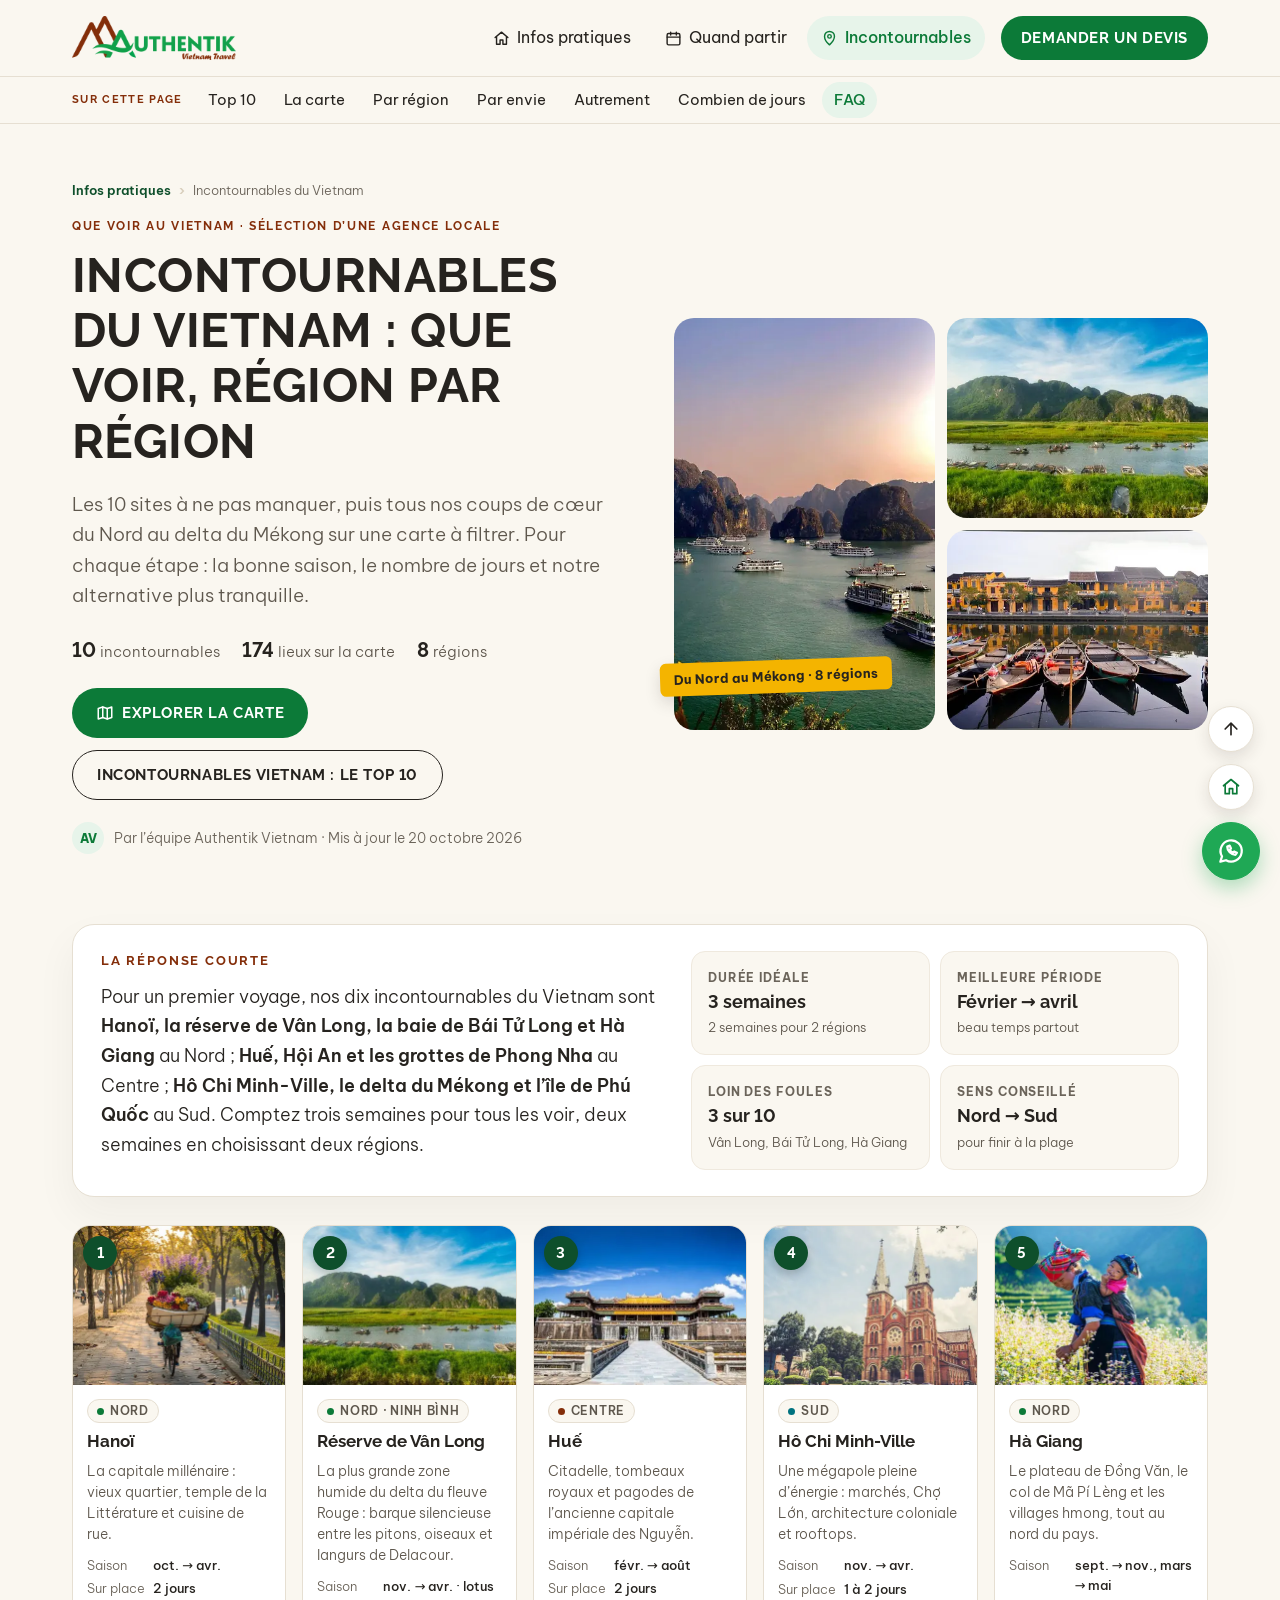
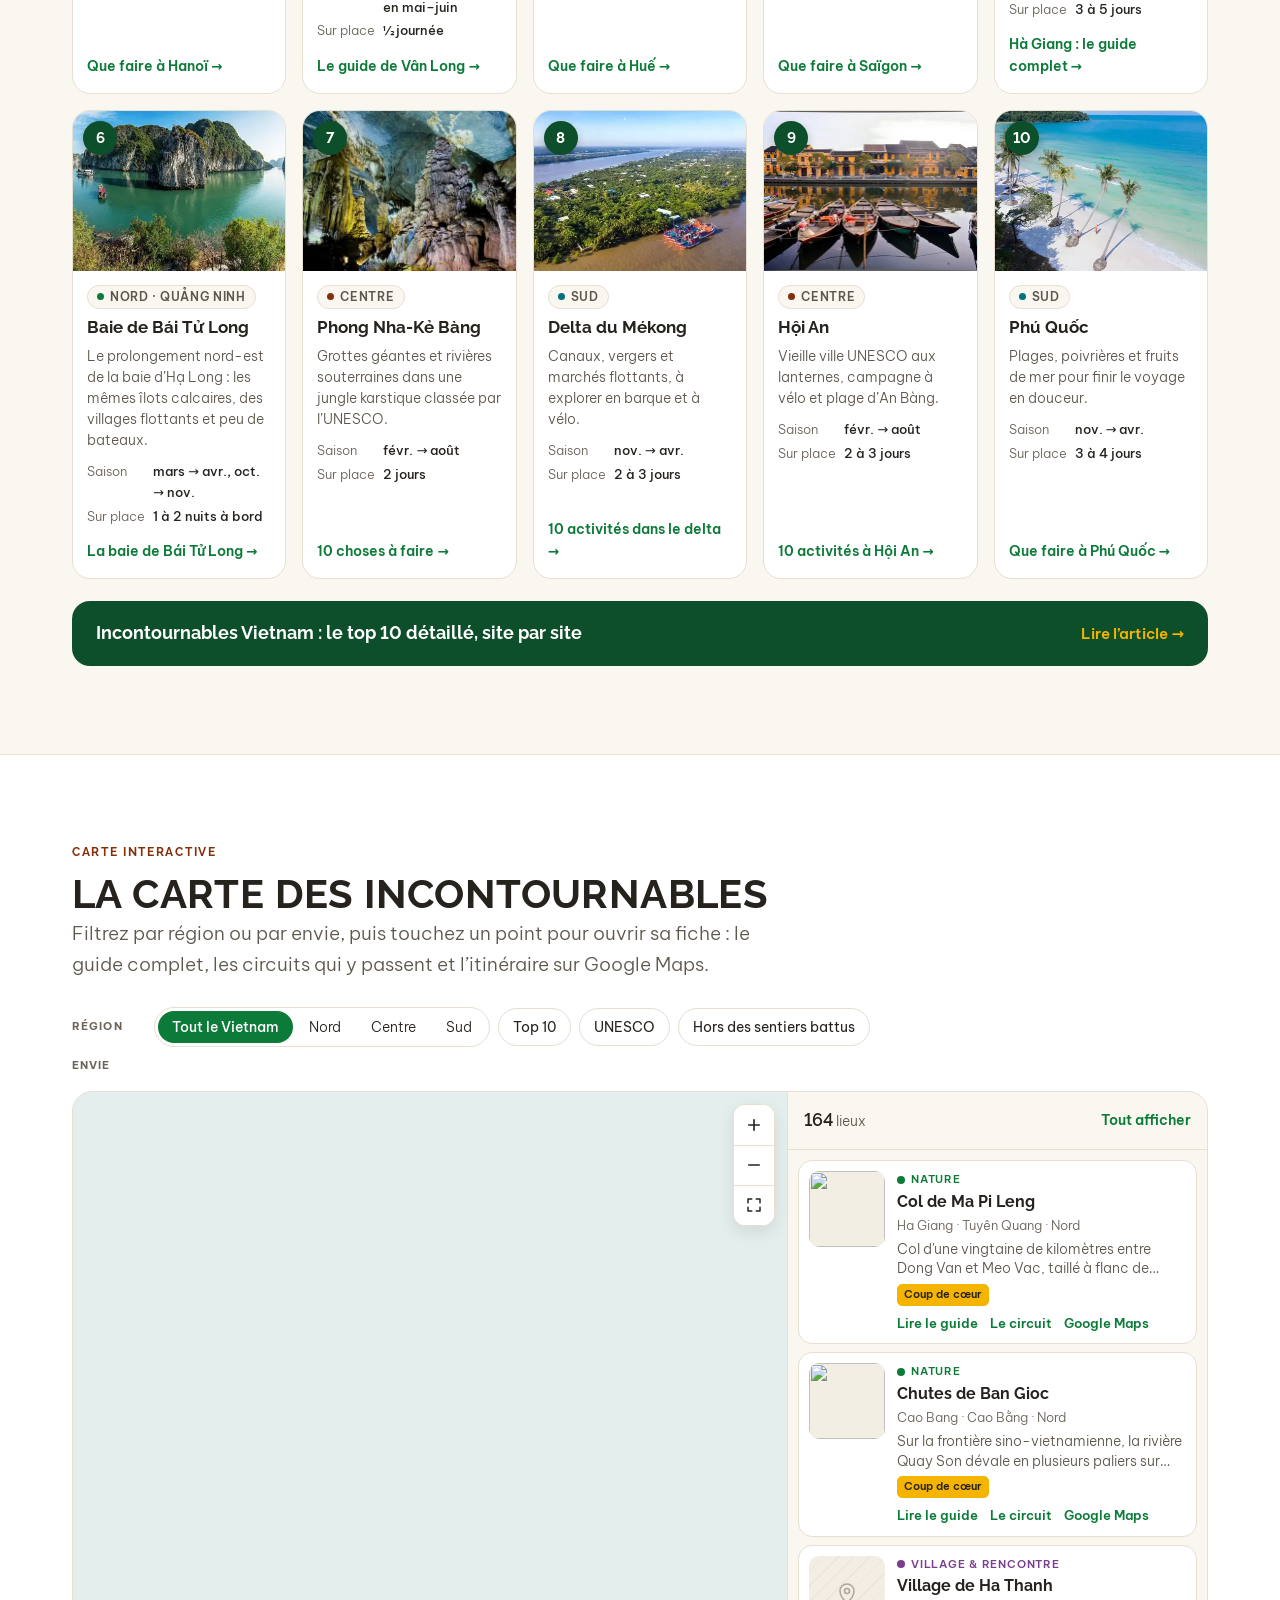
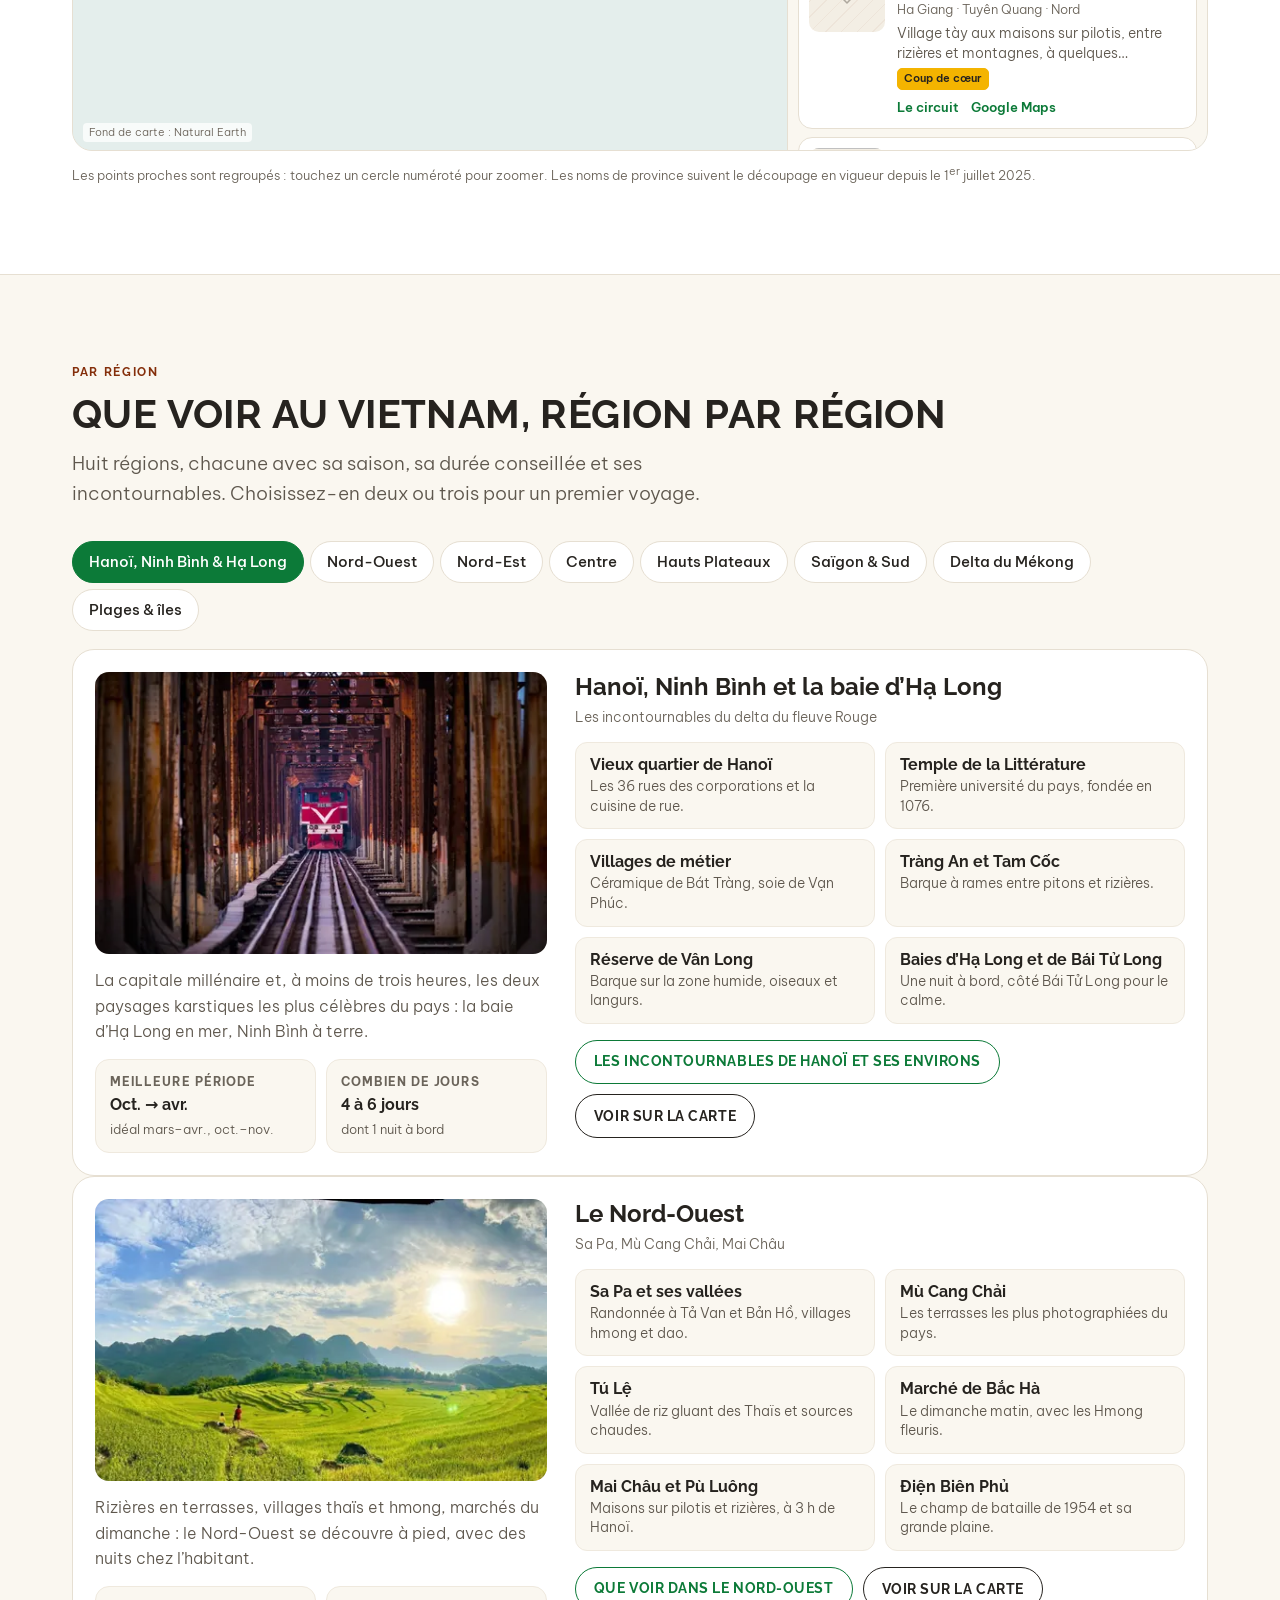
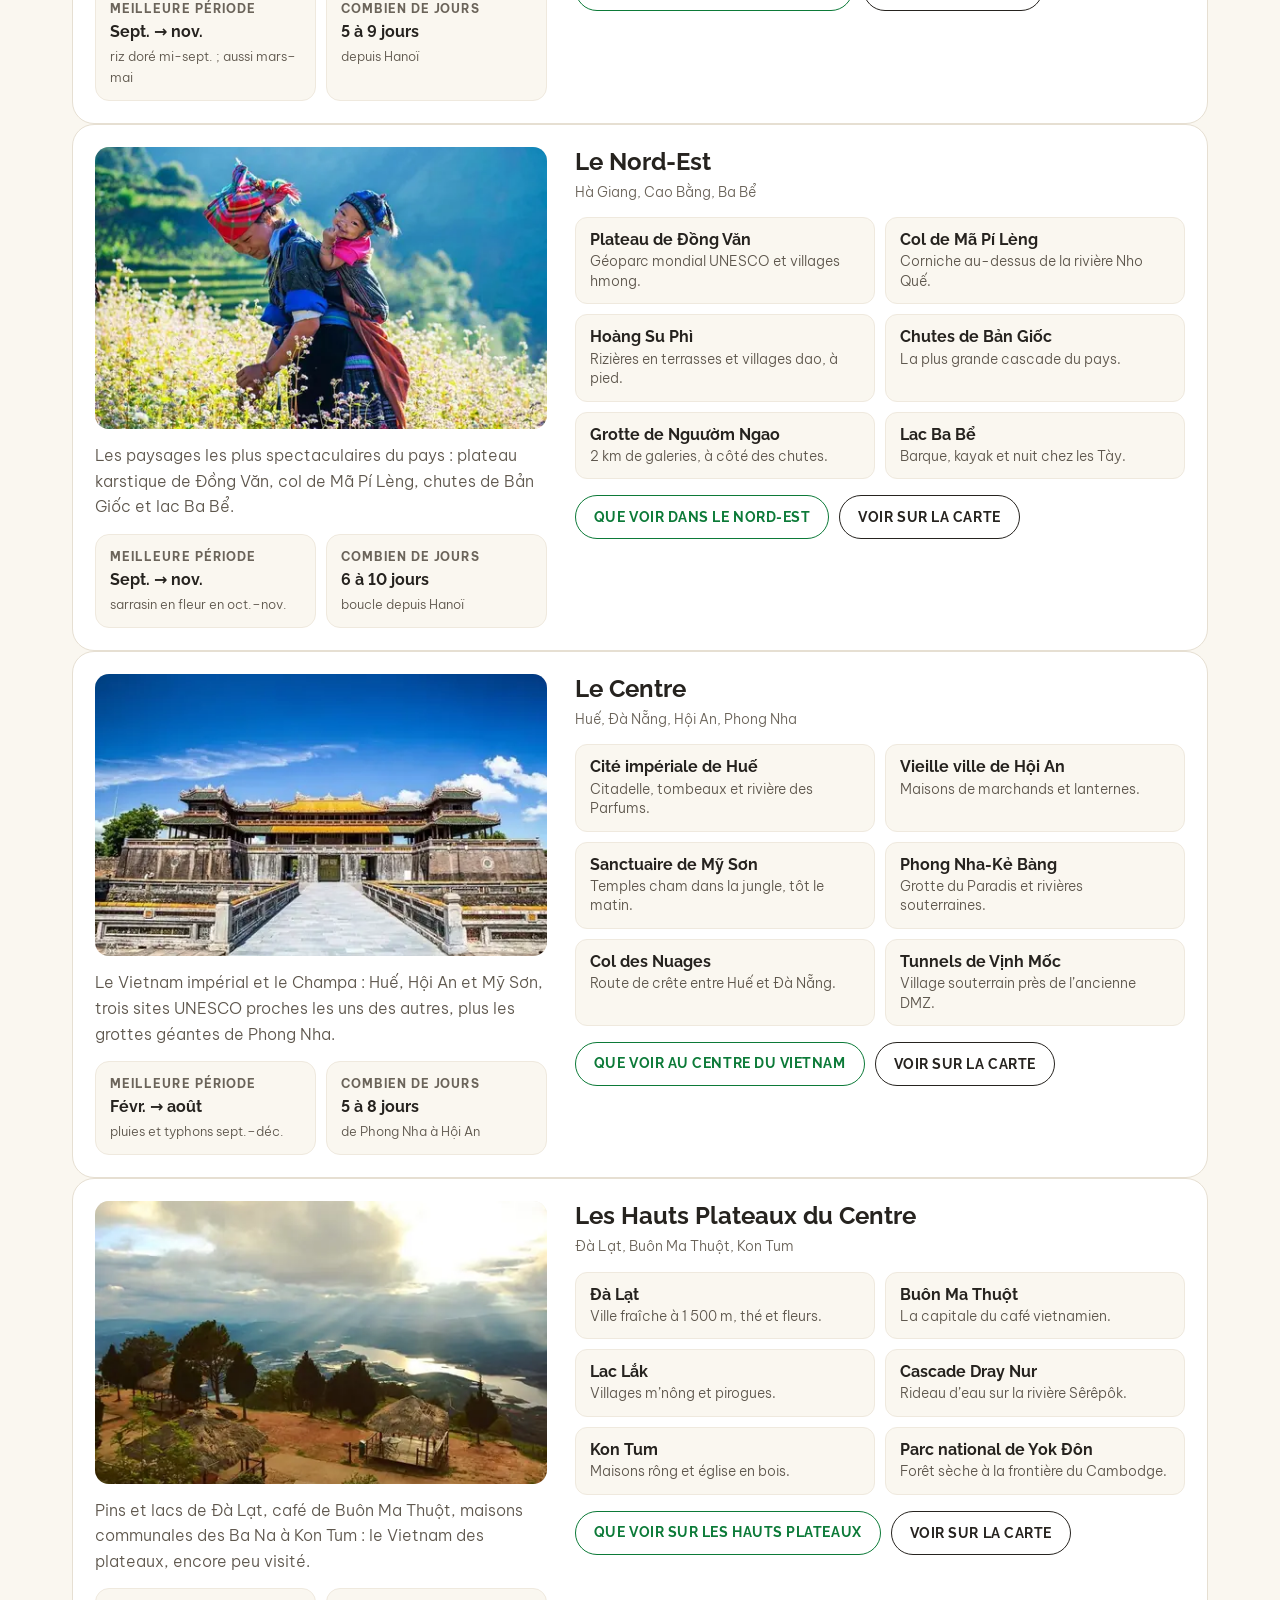
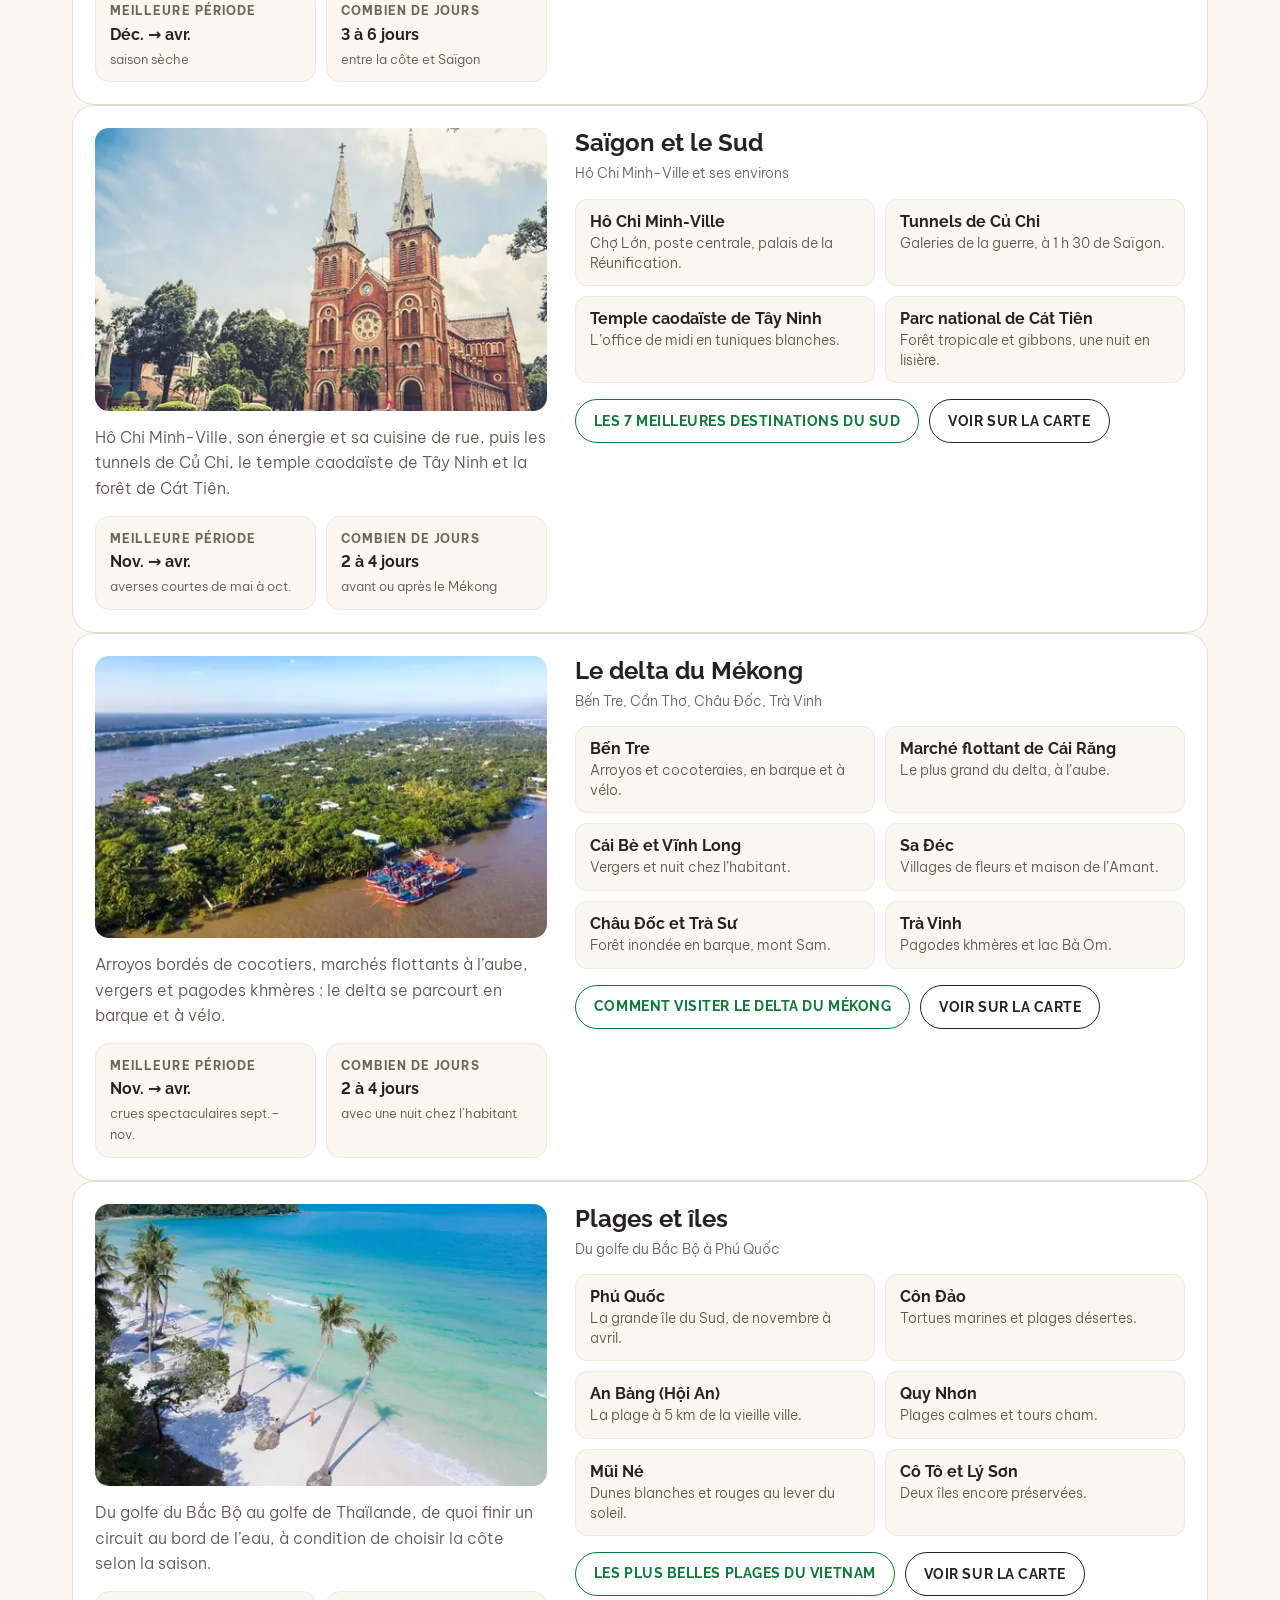
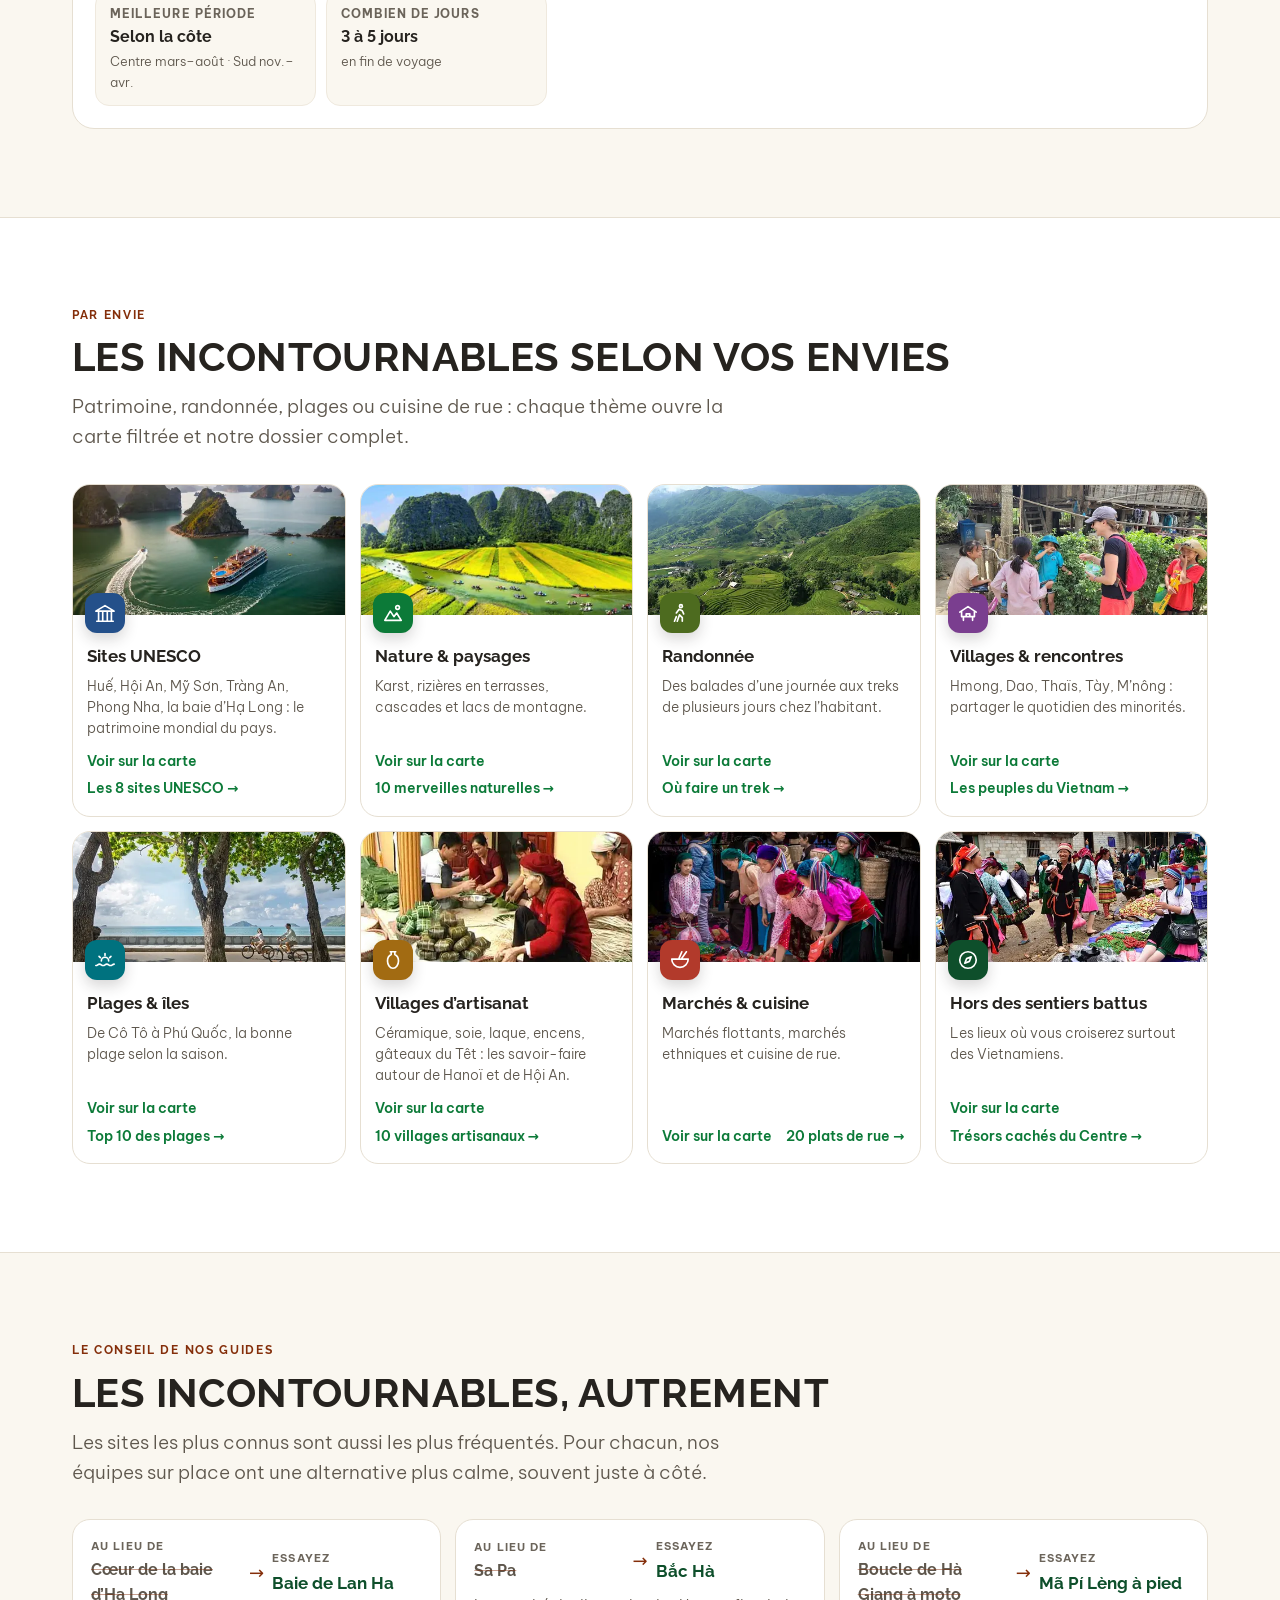
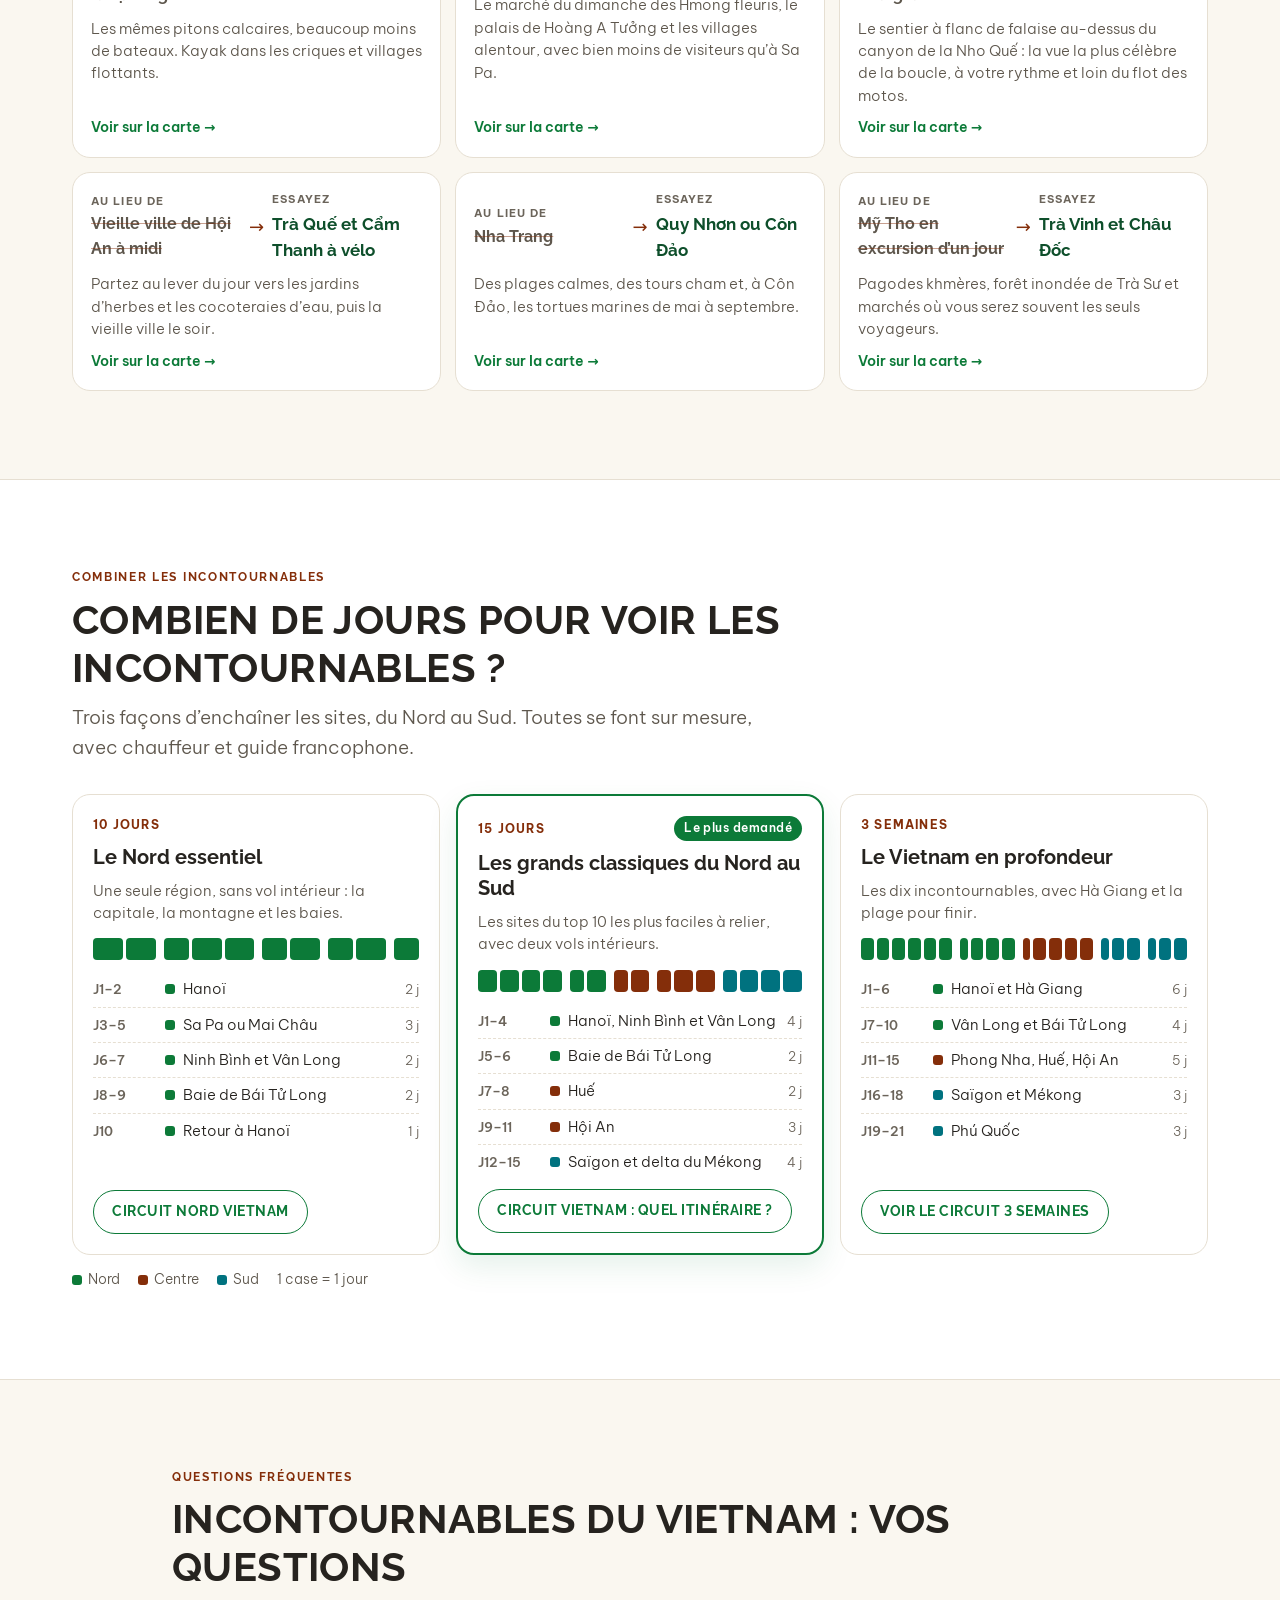
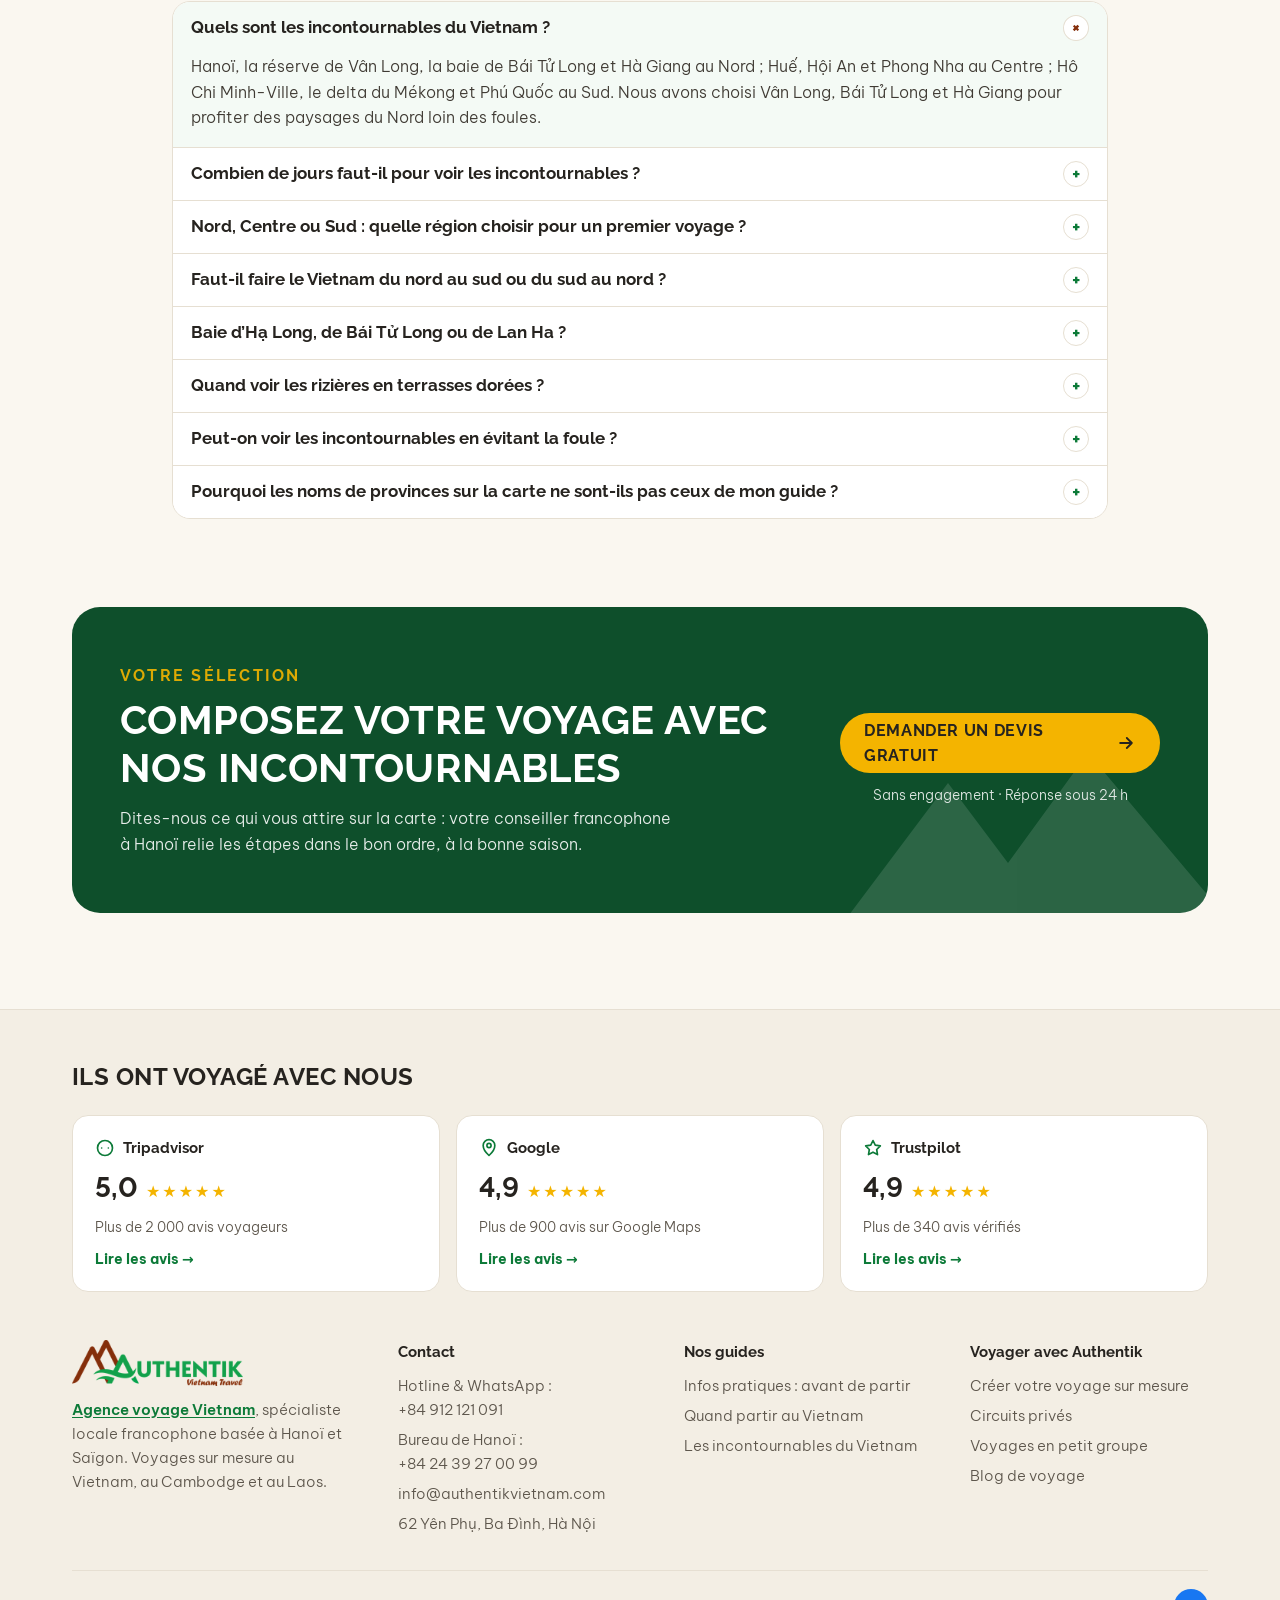
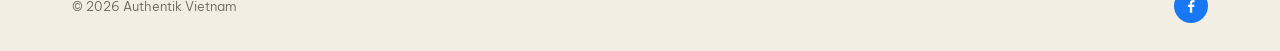
==== commit 64338e6f: "Carte incontournables : mise à jour automatique depuis le Google Sheet" ====
--- a/incontournables-vietnam/index.html
+++ b/incontournables-vietnam/index.html
@@ -513,9 +513,9 @@
           <li><article class="pcard" data-id="tuyen-quang-ma-pi-leng-pass" tabindex="0" style="--pc:var(--c-nature)"><div class="pcard__img"><img src="https://authentikvietnam.com/media/blog/450_230/col-ma-pi-leng-ha-giang-vietnam-blog-voyage.jpg" alt="" loading="lazy" decoding="async" width="76" height="76"></div><div class="pcard__body"><span class="pcard__cat"><i></i>Nature</span><p class="pcard__t">Col de Ma Pi Leng</p><span class="pcard__w">Ha Giang · Tuyên Quang · Nord</span><p class="pcard__d">Col d'une vingtaine de kilomètres entre Dong Van et Meo Vac, taillé à flanc de falaise vers 1 500 m d'altitude, au-dessus du canyon de Tu San et de la rivière Nho Que.</p><div class="pcard__tags"><span class="tag tag--t">Coup de cœur</span></div><div class="pcard__links"><a href="https://authentikvietnam.com/col-de-ma-pi-leng-au-plateau-de-dong-van-ha-giang" target="_blank" rel="noopener">Lire le guide</a><a href="https://authentikvietnam.com/detail-du-circuit/vietnam-en-profondeur-grand-nord-au-mekong" target="_blank" rel="noopener">Le circuit</a><a href="https://www.google.com/maps/search/?api=1&amp;query=23.24196,105.39792" target="_blank" rel="noopener">Google Maps</a></div></div></article></li>
           <li><article class="pcard" data-id="cao-bang-ban-gioc-waterfall" tabindex="0" style="--pc:var(--c-nature)"><div class="pcard__img"><img src="https://authentikvietnam.com/media/blog/450_230/chute-ban-gioc-vietnam.jpg" alt="" loading="lazy" decoding="async" width="76" height="76"></div><div class="pcard__body"><span class="pcard__cat"><i></i>Nature</span><p class="pcard__t">Chutes de Ban Gioc</p><span class="pcard__w">Cao Bang · Cao Bằng · Nord</span><p class="pcard__d">Sur la frontière sino-vietnamienne, la rivière Quay Son dévale en plusieurs paliers sur environ 300 m de large, l'une des plus vastes cascades d'Asie. Radeau en bambou au pied.</p><div class="pcard__tags"><span class="tag tag--t">Coup de cœur</span></div><div class="pcard__links"><a href="https://authentikvietnam.com/cascade-ban-gioc-la-plus-belle-vietnam" target="_blank" rel="noopener">Lire le guide</a><a href="https://authentikvietnam.com/detail-du-circuit/vietnam-en-profondeur-grand-nord-au-mekong" target="_blank" rel="noopener">Le circuit</a><a href="https://www.google.com/maps/search/?api=1&amp;query=22.8539,106.72329" target="_blank" rel="noopener">Google Maps</a></div></div></article></li>
           <li><article class="pcard" data-id="tuyen-quang-ha-thanh-village" tabindex="0" style="--pc:var(--c-villages)"><div class="pcard__img"><span class="ph-empty"><svg viewBox="0 0 24 24" fill="none" stroke="currentColor" stroke-width="1.6" stroke-linecap="round" stroke-linejoin="round" aria-hidden="true"><path d="M12 21s7-6.2 7-12a7 7 0 0 0-14 0c0 5.8 7 12 7 12z"/><circle cx="12" cy="9" r="2.5"/></svg></span></div><div class="pcard__body"><span class="pcard__cat"><i></i>Village &amp; rencontre</span><p class="pcard__t">Village de Ha Thanh</p><span class="pcard__w">Ha Giang · Tuyên Quang · Nord</span><p class="pcard__d">Village tày aux maisons sur pilotis, entre rizières et montagnes, à quelques kilomètres de la ville de Ha Giang. Homestays accueillants et jolie première balade à pied.</p><div class="pcard__tags"><span class="tag tag--t">Coup de cœur</span></div><div class="pcard__links"><a href="https://authentikvietnam.com/detail-du-circuit/vietnam-en-profondeur-grand-nord-au-mekong" target="_blank" rel="noopener">Le circuit</a><a href="https://www.google.com/maps/search/?api=1&amp;query=22.84385,104.9368" target="_blank" rel="noopener">Google Maps</a></div></div></article></li>
-          <li><article class="pcard" data-id="tuyen-quang-tha-village" tabindex="0" style="--pc:var(--c-villages)"><div class="pcard__img"><span class="ph-empty"><svg viewBox="0 0 24 24" fill="none" stroke="currentColor" stroke-width="1.6" stroke-linecap="round" stroke-linejoin="round" aria-hidden="true"><path d="M12 21s7-6.2 7-12a7 7 0 0 0-14 0c0 5.8 7 12 7 12z"/><circle cx="12" cy="9" r="2.5"/></svg></span></div><div class="pcard__body"><span class="pcard__cat"><i></i>Village &amp; rencontre</span><p class="pcard__t">Village de Tha</p><span class="pcard__w">Ha Giang · Tuyên Quang · Nord</span><p class="pcard__d">L'un des meilleurs villages de l'ethnie Tày à Hà Giang</p><div class="pcard__tags"><span class="tag tag--t">Coup de cœur</span></div><div class="pcard__links"><a href="https://authentikvietnam.com/circuit-vietnam" target="_blank" rel="noopener">Circuits</a><a href="https://www.google.com/maps/search/?api=1&amp;query=22.83422,104.94733" target="_blank" rel="noopener">Google Maps</a></div></div></article></li>
+          <li><article class="pcard" data-id="tuyen-quang-tha-village" tabindex="0" style="--pc:var(--c-villages)"><div class="pcard__img"><img src="https://authentikvietnam.com/media/blog/450_230/700x466-thumb-authentik-thon-tha.jpg" alt="" loading="lazy" decoding="async" width="76" height="76"></div><div class="pcard__body"><span class="pcard__cat"><i></i>Village &amp; rencontre</span><p class="pcard__t">Village de Tha</p><span class="pcard__w">Ha Giang · Tuyên Quang · Nord</span><p class="pcard__d">L'un des meilleurs villages de l'ethnie Tày à Hà Giang</p><div class="pcard__tags"><span class="tag tag--t">Coup de cœur</span></div><div class="pcard__links"><a href="https://authentikvietnam.com/rencontre-des-tay-village-tha-a-ha-giang-vietnam" target="_blank" rel="noopener">Lire le guide</a><a href="https://authentikvietnam.com/circuit-vietnam" target="_blank" rel="noopener">Circuits</a><a href="https://www.google.com/maps/search/?api=1&amp;query=22.83422,104.94733" target="_blank" rel="noopener">Google Maps</a></div></div></article></li>
           <li><article class="pcard" data-id="thai-nguyen-ba-be-lake" tabindex="0" style="--pc:var(--c-nature)"><div class="pcard__img"><img src="https://authentikvietnam.com/media/blog/450_230/lac-ba-be-vietnam.jpg" alt="" loading="lazy" decoding="async" width="76" height="76"></div><div class="pcard__body"><span class="pcard__cat"><i></i>Nature</span><p class="pcard__t">Lac Ba Be</p><span class="pcard__w">Ba Be · Thái Nguyên · Nord</span><p class="pcard__d">Plus grand lac naturel du Vietnam, à 145 m d'altitude dans le parc national de Ba Be : trois bras d'eau entre falaises calcaires et forêts, en bateau ou en kayak.</p><div class="pcard__tags"><span class="tag tag--t">Coup de cœur</span></div><div class="pcard__links"><a href="https://authentikvietnam.com/lac-ba-be-vietnam-nord" target="_blank" rel="noopener">Lire le guide</a><a href="https://authentikvietnam.com/detail-du-circuit/vietnam-en-profondeur-grand-nord-au-mekong" target="_blank" rel="noopener">Le circuit</a><a href="https://www.google.com/maps/search/?api=1&amp;query=22.41897,105.61523" target="_blank" rel="noopener">Google Maps</a></div></div></article></li>
-          <li><article class="pcard" data-id="hanoi-dong-xuan-market" tabindex="0" style="--pc:var(--c-marches)"><div class="pcard__img"><span class="ph-empty"><svg viewBox="0 0 24 24" fill="none" stroke="currentColor" stroke-width="1.6" stroke-linecap="round" stroke-linejoin="round" aria-hidden="true"><path d="M12 21s7-6.2 7-12a7 7 0 0 0-14 0c0 5.8 7 12 7 12z"/><circle cx="12" cy="9" r="2.5"/></svg></span></div><div class="pcard__body"><span class="pcard__cat"><i></i>Marché</span><p class="pcard__t">Marché Dong Xuan</p><span class="pcard__w">Hanoi · Hà Nội · Nord</span><p class="pcard__d">Le plus grand marché couvert de Hanoï, au cœur du vieux quartier : tissus, épices, vaisselle et stands de street food.</p><div class="pcard__tags"><span class="tag tag--t">Coup de cœur</span></div><div class="pcard__links"><a href="https://authentikvietnam.com/circuit-vietnam" target="_blank" rel="noopener">Circuits</a><a href="https://www.google.com/maps/search/?api=1&amp;query=21.03826,105.8497" target="_blank" rel="noopener">Google Maps</a></div></div></article></li>
+          <li><article class="pcard" data-id="hanoi-dong-xuan-market" tabindex="0" style="--pc:var(--c-marches)"><div class="pcard__img"><img src="https://authentikvietnam.com/media/blog/marche-Dong-Xuan-Hanoi.jpg" alt="" loading="lazy" decoding="async" width="76" height="76"></div><div class="pcard__body"><span class="pcard__cat"><i></i>Marché</span><p class="pcard__t">Marché Dong Xuan</p><span class="pcard__w">Hanoi · Hà Nội · Nord</span><p class="pcard__d">Le plus grand marché couvert de Hanoï, au cœur du vieux quartier : tissus, épices, vaisselle et stands de street food.</p><div class="pcard__tags"><span class="tag tag--t">Coup de cœur</span></div><div class="pcard__links"><a href="https://authentikvietnam.com/marche-dong-xuan-hanoi" target="_blank" rel="noopener">Lire le guide</a><a href="https://authentikvietnam.com/detail-du-circuit/vietnam-en-profondeur-grand-nord-au-mekong" target="_blank" rel="noopener">Le circuit</a><a href="https://www.google.com/maps/search/?api=1&amp;query=21.03826,105.8497" target="_blank" rel="noopener">Google Maps</a></div></div></article></li>
           <li><article class="pcard" data-id="hanoi-imperial-citadel-of-thang-long" tabindex="0" style="--pc:var(--c-patrimoine)"><div class="pcard__img"><img src="https://authentikvietnam.com/media/blog/450_230/cite-imperiale-de-Thang-long-hanoi.png" alt="" loading="lazy" decoding="async" width="76" height="76"></div><div class="pcard__body"><span class="pcard__cat"><i></i>Patrimoine</span><p class="pcard__t">Cité impériale de Thang Long</p><span class="pcard__w">Hanoi · Hà Nội · Nord</span><p class="pcard__d">Siège du pouvoir royal depuis 1010, la citadelle classée par l'UNESCO dévoile la porte Doan Mon, l'esplanade du palais Kinh Thien et des bunkers de la guerre du Vietnam.</p><div class="pcard__tags"><span class="tag tag--t">Coup de cœur</span><span class="tag tag--u">UNESCO</span></div><div class="pcard__links"><a href="https://authentikvietnam.com/cite-imperiale-thang-long-hanoi-millenaire" target="_blank" rel="noopener">Lire le guide</a><a href="https://authentikvietnam.com/circuit-vietnam" target="_blank" rel="noopener">Circuits</a><a href="https://www.google.com/maps/search/?api=1&amp;query=21.03626,105.84028" target="_blank" rel="noopener">Google Maps</a></div></div></article></li>
           <li><article class="pcard" data-id="hanoi-hanoi-old-quarter" tabindex="0" style="--pc:var(--c-patrimoine)"><div class="pcard__img"><img src="https://authentikvietnam.com/media/blog/450_230/Hanoi-Vietnam-vieux-quartier.jpg" alt="" loading="lazy" decoding="async" width="76" height="76"></div><div class="pcard__body"><span class="pcard__cat"><i></i>Patrimoine</span><p class="pcard__t">Vieux quartier de Hanoï</p><span class="pcard__w">Hanoi · Hà Nội · Nord</span><p class="pcard__d">Dédale de rues aux noms de métiers (Hang Bac, Hang Ma…) entre le lac Hoan Kiem et le fleuve Rouge : maisons-tubes, temples, marchés et cuisine de rue à chaque coin.</p><div class="pcard__tags"><span class="tag tag--t">Coup de cœur</span></div><div class="pcard__links"><a href="https://authentikvietnam.com/guide-vieux-quartier-hanoi" target="_blank" rel="noopener">Lire le guide</a><a href="https://authentikvietnam.com/detail-du-circuit/vietnam-en-profondeur-grand-nord-au-mekong" target="_blank" rel="noopener">Le circuit</a><a href="https://www.google.com/maps/search/?api=1&amp;query=21.03532,105.85004" target="_blank" rel="noopener">Google Maps</a></div></div></article></li>
           <li><article class="pcard" data-id="hanoi-hoan-kiem-lake" tabindex="0" style="--pc:var(--c-patrimoine)"><div class="pcard__img"><img src="https://authentikvietnam.com/media/blog/450_230/lac-hoan-kiem-hanoi.jpg" alt="" loading="lazy" decoding="async" width="76" height="76"></div><div class="pcard__body"><span class="pcard__cat"><i></i>Patrimoine</span><p class="pcard__t">Lac Hoan Kiem</p><span class="pcard__w">Hanoi · Hà Nội · Nord</span><p class="pcard__d">Lac du cœur de Hanoï, lié à la légende de Lê Lợi rendant son épée magique à la Tortue d'or. Les soirs de week-end, ses rives deviennent piétonnes et très animées.</p><div class="pcard__tags"><span class="tag tag--t">Coup de cœur</span></div><div class="pcard__links"><a href="https://authentikvietnam.com/lac-hoan-kiem-hanoi" target="_blank" rel="noopener">Lire le guide</a><a href="https://authentikvietnam.com/circuit-vietnam" target="_blank" rel="noopener">Circuits</a><a href="https://www.google.com/maps/search/?api=1&amp;query=21.02883,105.85254" target="_blank" rel="noopener">Google Maps</a></div></div></article></li>
@@ -530,10 +530,10 @@
           <li><article class="pcard" data-id="tuyen-quang-happiness-road-museum" tabindex="0" style="--pc:var(--c-patrimoine)"><div class="pcard__img"><span class="ph-empty"><svg viewBox="0 0 24 24" fill="none" stroke="currentColor" stroke-width="1.6" stroke-linecap="round" stroke-linejoin="round" aria-hidden="true"><path d="M12 21s7-6.2 7-12a7 7 0 0 0-14 0c0 5.8 7 12 7 12z"/><circle cx="12" cy="9" r="2.5"/></svg></span></div><div class="pcard__body"><span class="pcard__cat"><i></i>Musée</span><p class="pcard__t">Musée de la Route du Bonheur</p><span class="pcard__w">Ha Giang · Tuyên Quang · Nord</span><p class="pcard__d">Espace d'exposition consacré à la route du Bonheur, taillée à flanc de falaise de 1959 à 1965 par des milliers de jeunes volontaires entre Ha Giang et Meo Vac.</p><div class="pcard__tags"></div><div class="pcard__links"><a href="https://authentikvietnam.com/detail-du-circuit/vietnam-en-profondeur-grand-nord-au-mekong" target="_blank" rel="noopener">Le circuit</a><a href="https://www.google.com/maps/search/?api=1&amp;query=23.24963,105.39415" target="_blank" rel="noopener">Google Maps</a></div></div></article></li>
           <li><article class="pcard" data-id="tuyen-quang-ma-pi-leng-sky-path" tabindex="0" style="--pc:var(--c-experiences)"><div class="pcard__img"><span class="ph-empty"><svg viewBox="0 0 24 24" fill="none" stroke="currentColor" stroke-width="1.6" stroke-linecap="round" stroke-linejoin="round" aria-hidden="true"><path d="M12 21s7-6.2 7-12a7 7 0 0 0-14 0c0 5.8 7 12 7 12z"/><circle cx="12" cy="9" r="2.5"/></svg></span></div><div class="pcard__body"><span class="pcard__cat"><i></i>Expérience</span><p class="pcard__t">Sentier du ciel de Ma Pi Leng</p><span class="pcard__w">Ha Giang · Tuyên Quang · Nord</span><p class="pcard__d">Étroit sentier creusé dans la falaise sous le col de Ma Pi Leng, à parcourir à pied pour des vues vertigineuses sur le canyon de Tu San. Accès parfois restreint.</p><div class="pcard__tags"></div><div class="pcard__links"><a href="https://authentikvietnam.com/detail-du-circuit/vietnam-en-profondeur-grand-nord-au-mekong" target="_blank" rel="noopener">Le circuit</a><a href="https://www.google.com/maps/search/?api=1&amp;query=23.24196,105.39792" target="_blank" rel="noopener">Google Maps</a></div></div></article></li>
           <li><article class="pcard" data-id="tuyen-quang-dong-van-karst-plateau-global-geopark" tabindex="0" style="--pc:var(--c-nature)"><div class="pcard__img"><img src="https://authentikvietnam.com/media/blog/450_230/plateau-dong-van-vietnam-blog-voyage.jpg" alt="" loading="lazy" decoding="async" width="76" height="76"></div><div class="pcard__body"><span class="pcard__cat"><i></i>Nature</span><p class="pcard__t">Géoparc mondial du plateau karstique de Dong Van</p><span class="pcard__w">Ha Giang · Tuyên Quang · Nord</span><p class="pcard__d">Géoparc mondial UNESCO depuis 2010, ce plateau calcaire perché au-dessus de 1 000 m s'étend sur quatre anciens districts : pics karstiques, cultures en terrasses, marchés hmong.</p><div class="pcard__tags"><span class="tag tag--u">UNESCO</span></div><div class="pcard__links"><a href="https://authentikvietnam.com/le-plateau-calcaire-de-dong-van-vietnam" target="_blank" rel="noopener">Lire le guide</a><a href="https://authentikvietnam.com/detail-du-circuit/vietnam-en-profondeur-grand-nord-au-mekong" target="_blank" rel="noopener">Le circuit</a><a href="https://www.google.com/maps/search/?api=1&amp;query=23.24065,105.2623" target="_blank" rel="noopener">Google Maps</a></div></div></article></li>
-          <li><article class="pcard" data-id="tuyen-quang-nho-que-river" tabindex="0" style="--pc:var(--c-nature)"><div class="pcard__img"><span class="ph-empty"><svg viewBox="0 0 24 24" fill="none" stroke="currentColor" stroke-width="1.6" stroke-linecap="round" stroke-linejoin="round" aria-hidden="true"><path d="M12 21s7-6.2 7-12a7 7 0 0 0-14 0c0 5.8 7 12 7 12z"/><circle cx="12" cy="9" r="2.5"/></svg></span></div><div class="pcard__body"><span class="pcard__cat"><i></i>Nature</span><p class="pcard__t">Rivière Nho Que</p><span class="pcard__w">Ha Giang · Tuyên Quang · Nord</span><p class="pcard__d">Rivière aux eaux vert jade qui serpente au fond du canyon de Tu San, l'un des plus profonds d'Asie du Sud-Est. À admirer depuis Ma Pi Leng ou en bateau, tout en bas.</p><div class="pcard__tags"></div><div class="pcard__links"><a href="https://authentikvietnam.com/detail-du-circuit/vietnam-en-profondeur-grand-nord-au-mekong" target="_blank" rel="noopener">Le circuit</a><a href="https://www.google.com/maps/search/?api=1&amp;query=23.24062,105.41208" target="_blank" rel="noopener">Google Maps</a></div></div></article></li>
+          <li><article class="pcard" data-id="tuyen-quang-nho-que-river" tabindex="0" style="--pc:var(--c-nature)"><div class="pcard__img"><img src="https://authentikvietnam.com/media/blog/450_230/ava.jpg" alt="" loading="lazy" decoding="async" width="76" height="76"></div><div class="pcard__body"><span class="pcard__cat"><i></i>Nature</span><p class="pcard__t">Rivière Nho Que</p><span class="pcard__w">Ha Giang · Tuyên Quang · Nord</span><p class="pcard__d">Rivière aux eaux vert jade qui serpente au fond du canyon de Tu San, l'un des plus profonds d'Asie du Sud-Est. À admirer depuis Ma Pi Leng ou en bateau, tout en bas.</p><div class="pcard__tags"></div><div class="pcard__links"><a href="https://authentikvietnam.com/kayak-nho-que" target="_blank" rel="noopener">Lire le guide</a><a href="https://authentikvietnam.com/detail-du-circuit/vietnam-en-profondeur-grand-nord-au-mekong" target="_blank" rel="noopener">Le circuit</a><a href="https://www.google.com/maps/search/?api=1&amp;query=23.24062,105.41208" target="_blank" rel="noopener">Google Maps</a></div></div></article></li>
           <li><article class="pcard" data-id="tuyen-quang-quan-ba-heaven-gate" tabindex="0" style="--pc:var(--c-nature)"><div class="pcard__img"><span class="ph-empty"><svg viewBox="0 0 24 24" fill="none" stroke="currentColor" stroke-width="1.6" stroke-linecap="round" stroke-linejoin="round" aria-hidden="true"><path d="M12 21s7-6.2 7-12a7 7 0 0 0-14 0c0 5.8 7 12 7 12z"/><circle cx="12" cy="9" r="2.5"/></svg></span></div><div class="pcard__body"><span class="pcard__cat"><i></i>Nature</span><p class="pcard__t">Porte du Ciel de Quan Ba</p><span class="pcard__w">Ha Giang · Tuyên Quang · Nord</span><p class="pcard__d">Col à environ 1 500 m d'altitude dominant la vallée de Quan Ba, premier grand panorama de la boucle de Ha Giang, avec vue sur les deux montagnes jumelles des Fées.</p><div class="pcard__tags"></div><div class="pcard__links"><a href="https://authentikvietnam.com/detail-du-circuit/vietnam-en-profondeur-grand-nord-au-mekong" target="_blank" rel="noopener">Le circuit</a><a href="https://www.google.com/maps/search/?api=1&amp;query=23.04932,104.99302" target="_blank" rel="noopener">Google Maps</a></div></div></article></li>
           <li><article class="pcard" data-id="tuyen-quang-lung-tam-linen-weaving-cooperative" tabindex="0" style="--pc:var(--c-artisanat)"><div class="pcard__img"><img src="https://authentikvietnam.com/media/blog/450_230/lung-tam-1.jpg" alt="" loading="lazy" decoding="async" width="76" height="76"></div><div class="pcard__body"><span class="pcard__cat"><i></i>Village d’artisanat</span><p class="pcard__t">Coopérative de tissage de lin de Lung Tam</p><span class="pcard__w">Ha Giang · Tuyên Quang · Nord</span><p class="pcard__d">Coopérative de femmes hmong qui perpétuent le travail du lin : filage, tissage au métier, teinture à l'indigo et motifs à la cire d'abeille. Démonstrations sur place.</p><div class="pcard__tags"></div><div class="pcard__links"><a href="https://authentikvietnam.com/tissage-lin-village-lungtam" target="_blank" rel="noopener">Lire le guide</a><a href="https://authentikvietnam.com/detail-du-circuit/vietnam-en-profondeur-grand-nord-au-mekong" target="_blank" rel="noopener">Le circuit</a><a href="https://www.google.com/maps/search/?api=1&amp;query=23.04931,105.04384" target="_blank" rel="noopener">Google Maps</a></div></div></article></li>
-          <li><article class="pcard" data-id="tuyen-quang-bo-y-village-in-quyet-tien" tabindex="0" style="--pc:var(--c-villages)"><div class="pcard__img"><span class="ph-empty"><svg viewBox="0 0 24 24" fill="none" stroke="currentColor" stroke-width="1.6" stroke-linecap="round" stroke-linejoin="round" aria-hidden="true"><path d="M12 21s7-6.2 7-12a7 7 0 0 0-14 0c0 5.8 7 12 7 12z"/><circle cx="12" cy="9" r="2.5"/></svg></span></div><div class="pcard__body"><span class="pcard__cat"><i></i>Village &amp; rencontre</span><p class="pcard__t">Village bo y de Quyet Tien</p><span class="pcard__w">Ha Giang · Tuyên Quang · Nord</span><p class="pcard__d">Les Bo Y, l'une des plus petites ethnies du Vietnam (environ 3 000 personnes), vivent ici dans des maisons en terre. Rencontre rare avec leurs costumes et traditions.</p><div class="pcard__tags"><span class="tag tag--o">Hors des sentiers battus</span></div><div class="pcard__links"><a href="https://authentikvietnam.com/detail-du-circuit/vietnam-en-profondeur-grand-nord-au-mekong" target="_blank" rel="noopener">Le circuit</a><a href="https://www.google.com/maps/search/?api=1&amp;query=23.01848,104.96425" target="_blank" rel="noopener">Google Maps</a></div></div></article></li>
+          <li><article class="pcard" data-id="tuyen-quang-bo-y-village-in-quyet-tien" tabindex="0" style="--pc:var(--c-villages)"><div class="pcard__img"><img src="https://vnn.1cdn.vn/2022/06/28/uploads-2022-th-c3-a1ng-206-ng-c3-a0y_27-to-20oanh-bo-20y-h5.jpg" alt="" loading="lazy" decoding="async" width="76" height="76"></div><div class="pcard__body"><span class="pcard__cat"><i></i>Village &amp; rencontre</span><p class="pcard__t">Village de l'ethnie Bố Y de Quyet Tien</p><span class="pcard__w">Ha Giang · Tuyên Quang · Nord</span><p class="pcard__d">Les Bo Y, l'une des plus petites ethnies du Vietnam (environ 3 000 personnes), vivent ici dans des maisons en terre. Rencontre rare avec leurs costumes et traditions.</p><div class="pcard__tags"><span class="tag tag--o">Hors des sentiers battus</span></div><div class="pcard__links"><a href="https://authentikvietnam.com/detail-du-circuit/vietnam-en-profondeur-grand-nord-au-mekong" target="_blank" rel="noopener">Le circuit</a><a href="https://www.google.com/maps/search/?api=1&amp;query=23.01848,104.96425" target="_blank" rel="noopener">Google Maps</a></div></div></article></li>
           <li><article class="pcard" data-id="cao-bang-pac-bo-cave" tabindex="0" style="--pc:var(--c-patrimoine)"><div class="pcard__img"><span class="ph-empty"><svg viewBox="0 0 24 24" fill="none" stroke="currentColor" stroke-width="1.6" stroke-linecap="round" stroke-linejoin="round" aria-hidden="true"><path d="M12 21s7-6.2 7-12a7 7 0 0 0-14 0c0 5.8 7 12 7 12z"/><circle cx="12" cy="9" r="2.5"/></svg></span></div><div class="pcard__body"><span class="pcard__cat"><i></i>Patrimoine</span><p class="pcard__t">Grotte de Pac Bo</p><span class="pcard__w">Cao Bang · Cao Bằng · Nord</span><p class="pcard__d">Grotte près de la frontière chinoise où Hô Chi Minh s'installa en 1941, à son retour après trente ans d'exil. Alentour : ruisseau Lénine et montagne Karl Marx.</p><div class="pcard__tags"></div><div class="pcard__links"><a href="https://authentikvietnam.com/detail-du-circuit/vietnam-en-profondeur-grand-nord-au-mekong" target="_blank" rel="noopener">Le circuit</a><a href="https://www.google.com/maps/search/?api=1&amp;query=22.98269,106.05018" target="_blank" rel="noopener">Google Maps</a></div></div></article></li>
           <li><article class="pcard" data-id="cao-bang-khau-coc-cha-pass" tabindex="0" style="--pc:var(--c-nature)"><div class="pcard__img"><span class="ph-empty"><svg viewBox="0 0 24 24" fill="none" stroke="currentColor" stroke-width="1.6" stroke-linecap="round" stroke-linejoin="round" aria-hidden="true"><path d="M12 21s7-6.2 7-12a7 7 0 0 0-14 0c0 5.8 7 12 7 12z"/><circle cx="12" cy="9" r="2.5"/></svg></span></div><div class="pcard__body"><span class="pcard__cat"><i></i>Nature</span><p class="pcard__t">Col de Khau Coc Cha</p><span class="pcard__w">Bao Lac · Cao Bằng · Nord</span><p class="pcard__d">Col célèbre pour ses quatorze virages en épingle serrés les uns sur les autres, près de Bao Lac ; spectaculaire vu d'en haut, surtout à la saison du riz mûr.</p><div class="pcard__tags"></div><div class="pcard__links"><a href="https://authentikvietnam.com/detail-du-circuit/vietnam-en-profondeur-grand-nord-au-mekong" target="_blank" rel="noopener">Le circuit</a><a href="https://www.google.com/maps/search/?api=1&amp;query=22.92635,105.77983" target="_blank" rel="noopener">Google Maps</a></div></div></article></li>
           <li><article class="pcard" data-id="cao-bang-na-tenh-pass" tabindex="0" style="--pc:var(--c-nature)"><div class="pcard__img"><span class="ph-empty"><svg viewBox="0 0 24 24" fill="none" stroke="currentColor" stroke-width="1.6" stroke-linecap="round" stroke-linejoin="round" aria-hidden="true"><path d="M12 21s7-6.2 7-12a7 7 0 0 0-14 0c0 5.8 7 12 7 12z"/><circle cx="12" cy="9" r="2.5"/></svg></span></div><div class="pcard__body"><span class="pcard__cat"><i></i>Nature</span><p class="pcard__t">Col de Na Tenh</p><span class="pcard__w">Cao Bang · Cao Bằng · Nord</span><p class="pcard__d">Col de montagne de la province de Cao Bang, sur la route de Pac Bo, offrant de larges vues sur les pitons karstiques et les vallées cultivées en contrebas.</p><div class="pcard__tags"></div><div class="pcard__links"><a href="https://authentikvietnam.com/detail-du-circuit/vietnam-en-profondeur-grand-nord-au-mekong" target="_blank" rel="noopener">Le circuit</a><a href="https://www.google.com/maps/search/?api=1&amp;query=22.9177,105.86889" target="_blank" rel="noopener">Google Maps</a></div></div></article></li>
@@ -587,7 +587,7 @@
           <li><article class="pcard" data-id="hanoi-quan-chuong-gate" tabindex="0" style="--pc:var(--c-patrimoine)"><div class="pcard__img"><span class="ph-empty"><svg viewBox="0 0 24 24" fill="none" stroke="currentColor" stroke-width="1.6" stroke-linecap="round" stroke-linejoin="round" aria-hidden="true"><path d="M12 21s7-6.2 7-12a7 7 0 0 0-14 0c0 5.8 7 12 7 12z"/><circle cx="12" cy="9" r="2.5"/></svg></span></div><div class="pcard__body"><span class="pcard__cat"><i></i>Patrimoine</span><p class="pcard__t">Porte Quan Chuong</p><span class="pcard__w">Hanoi · Hà Nội · Nord</span><p class="pcard__d">Seule porte subsistante de l'ancienne enceinte de Hanoï, rebâtie en 1817. Ses trois arches ouvrent sur les ruelles du vieux quartier, côté fleuve Rouge.</p><div class="pcard__tags"></div><div class="pcard__links"><a href="https://authentikvietnam.com/circuit-vietnam" target="_blank" rel="noopener">Circuits</a><a href="https://www.google.com/maps/search/?api=1&amp;query=21.03733,105.85221" target="_blank" rel="noopener">Google Maps</a></div></div></article></li>
           <li><article class="pcard" data-id="hanoi-ba-dinh-square" tabindex="0" style="--pc:var(--c-patrimoine)"><div class="pcard__img"><img src="https://authentikvietnam.com/media/blog/450_230/700x466-place-ba-dinh.jpg" alt="" loading="lazy" decoding="async" width="76" height="76"></div><div class="pcard__body"><span class="pcard__cat"><i></i>Patrimoine</span><p class="pcard__t">Place Ba Dinh</p><span class="pcard__w">Hanoi · Hà Nội · Nord</span><p class="pcard__d">Vaste esplanade où Ho Chi Minh proclama l'indépendance le 2 septembre 1945. Face au mausolée, la levée et la descente des couleurs y attirent chaque jour les foules.</p><div class="pcard__tags"></div><div class="pcard__links"><a href="https://authentikvietnam.com/mausolee-ho-chi-minh-sites-historiques-ba-dinh" target="_blank" rel="noopener">Lire le guide</a><a href="https://authentikvietnam.com/circuit-vietnam" target="_blank" rel="noopener">Circuits</a><a href="https://www.google.com/maps/search/?api=1&amp;query=21.03699,105.83579" target="_blank" rel="noopener">Google Maps</a></div></div></article></li>
           <li><article class="pcard" data-id="hanoi-ho-chi-minh-mausoleum" tabindex="0" style="--pc:var(--c-patrimoine)"><div class="pcard__img"><img src="https://authentikvietnam.com/media/blog/450_230/mausolee-Ho-Chi-Minh-couv.jpg" alt="" loading="lazy" decoding="async" width="76" height="76"></div><div class="pcard__body"><span class="pcard__cat"><i></i>Patrimoine</span><p class="pcard__t">Mausolée de Hô Chi Minh</p><span class="pcard__w">Hanoi · Hà Nội · Nord</span><p class="pcard__d">Inauguré en 1975 sur la place Ba Dinh, où fut proclamée l'indépendance en 1945, il abrite le corps embaumé de Hô Chi Minh. Tenue correcte et silence exigés.</p><div class="pcard__tags"></div><div class="pcard__links"><a href="https://authentikvietnam.com/mausolee-ho-chi-minh-hanoi" target="_blank" rel="noopener">Lire le guide</a><a href="https://authentikvietnam.com/detail-du-circuit/vietnam-en-profondeur-grand-nord-au-mekong" target="_blank" rel="noopener">Le circuit</a><a href="https://www.google.com/maps/search/?api=1&amp;query=21.03678,105.83469" target="_blank" rel="noopener">Google Maps</a></div></div></article></li>
-          <li><article class="pcard" data-id="hanoi-train-street" tabindex="0" style="--pc:var(--c-nature)"><div class="pcard__img"><span class="ph-empty"><svg viewBox="0 0 24 24" fill="none" stroke="currentColor" stroke-width="1.6" stroke-linecap="round" stroke-linejoin="round" aria-hidden="true"><path d="M12 21s7-6.2 7-12a7 7 0 0 0-14 0c0 5.8 7 12 7 12z"/><circle cx="12" cy="9" r="2.5"/></svg></span></div><div class="pcard__body"><span class="pcard__cat"><i></i>Point de vue</span><p class="pcard__t">Rue du train de Hanoï</p><span class="pcard__w">Hanoi · Hà Nội · Nord</span><p class="pcard__d">Ruelle où le train passe à quelques centimètres des maisons ; l'accès est encadré par les autorités, renseignez-vous avant d'y aller.</p><div class="pcard__tags"></div><div class="pcard__links"><a href="https://authentikvietnam.com/circuit-vietnam" target="_blank" rel="noopener">Circuits</a><a href="https://www.google.com/maps/search/?api=1&amp;query=21.0367,105.8461" target="_blank" rel="noopener">Google Maps</a></div></div></article></li>
+          <li><article class="pcard" data-id="hanoi-train-street" tabindex="0" style="--pc:var(--c-nature)"><div class="pcard__img"><img src="https://authentikvietnam.com/media/blog/450_230/700x466-rue-du-train-hanoi.jpg" alt="" loading="lazy" decoding="async" width="76" height="76"></div><div class="pcard__body"><span class="pcard__cat"><i></i>Point de vue</span><p class="pcard__t">Rue du train de Hanoï</p><span class="pcard__w">Hanoi · Hà Nội · Nord</span><p class="pcard__d">Ruelle où le train passe à quelques centimètres des maisons ; l'accès est encadré par les autorités, renseignez-vous avant d'y aller.</p><div class="pcard__tags"></div><div class="pcard__links"><a href="https://authentikvietnam.com/rue-du-train-hanoi-blog" target="_blank" rel="noopener">Lire le guide</a><a href="https://authentikvietnam.com/circuit-vietnam" target="_blank" rel="noopener">Circuits</a><a href="https://www.google.com/maps/search/?api=1&amp;query=21.0367,105.8461" target="_blank" rel="noopener">Google Maps</a></div></div></article></li>
           <li><article class="pcard" data-id="hanoi-hang-ma-street" tabindex="0" style="--pc:var(--c-marches)"><div class="pcard__img"><img src="https://authentikvietnam.com/media/blog/450_230/z4723495484359_7beec6fabaf387d68e5d5b75ba0cd806.jpg" alt="" loading="lazy" decoding="async" width="76" height="76"></div><div class="pcard__body"><span class="pcard__cat"><i></i>Marché</span><p class="pcard__t">Rue Hang Ma</p><span class="pcard__w">Hanoi · Hà Nội · Nord</span><p class="pcard__d">Rue du vieux quartier vouée aux objets votifs en papier, lanternes et décorations : elle s'illumine pour la fête de la mi-automne puis se pare de rouge avant le Têt.</p><div class="pcard__tags"></div><div class="pcard__links"><a href="https://authentikvietnam.com/rue-hang-ma-hanoi" target="_blank" rel="noopener">Lire le guide</a><a href="https://authentikvietnam.com/circuit-vietnam" target="_blank" rel="noopener">Circuits</a><a href="https://www.google.com/maps/search/?api=1&amp;query=21.03661,105.84661" target="_blank" rel="noopener">Google Maps</a></div></div></article></li>
           <li><article class="pcard" data-id="hanoi-phung-hung-mural-street" tabindex="0" style="--pc:var(--c-nature)"><div class="pcard__img"><span class="ph-empty"><svg viewBox="0 0 24 24" fill="none" stroke="currentColor" stroke-width="1.6" stroke-linecap="round" stroke-linejoin="round" aria-hidden="true"><path d="M12 21s7-6.2 7-12a7 7 0 0 0-14 0c0 5.8 7 12 7 12z"/><circle cx="12" cy="9" r="2.5"/></svg></span></div><div class="pcard__body"><span class="pcard__cat"><i></i>Point de vue</span><p class="pcard__t">Rue des fresques de Phung Hung</p><span class="pcard__w">Hanoi · Hà Nội · Nord</span><p class="pcard__d">Sous les arches en brique du viaduc ferroviaire de la rue Phung Hung, des fresques peintes en 2017 avec des artistes coréens racontent la vie du vieux Hanoï.</p><div class="pcard__tags"></div><div class="pcard__links"><a href="https://authentikvietnam.com/circuit-vietnam" target="_blank" rel="noopener">Circuits</a><a href="https://www.google.com/maps/search/?api=1&amp;query=21.03605,105.846" target="_blank" rel="noopener">Google Maps</a></div></div></article></li>
           <li><article class="pcard" data-id="hanoi-bach-ma-temple" tabindex="0" style="--pc:var(--c-temples)"><div class="pcard__img"><img src="https://authentikvietnam.com/media/blog/450_230/temple-bach-ma-a-hanoi.jpg" alt="" loading="lazy" decoding="async" width="76" height="76"></div><div class="pcard__body"><span class="pcard__cat"><i></i>Temple &amp; pagode</span><p class="pcard__t">Temple Bach Ma</p><span class="pcard__w">Hanoi · Hà Nội · Nord</span><p class="pcard__d">Plus ancien temple du vieux quartier, fondé au XIe siècle. Selon la légende, un cheval blanc y aurait guidé le roi Ly Thai To pour tracer les remparts de Thang Long.</p><div class="pcard__tags"></div><div class="pcard__links"><a href="https://authentikvietnam.com/temple-bach-ma-vieux-quartier-hanoi" target="_blank" rel="noopener">Lire le guide</a><a href="https://authentiktravel.com/package-holidays-tours/vietnam-highlights" target="_blank" rel="noopener">Le circuit</a><a href="https://www.google.com/maps/search/?api=1&amp;query=21.03593,105.85099" target="_blank" rel="noopener">Google Maps</a></div></div></article></li>
@@ -600,11 +600,11 @@
           <li><article class="pcard" data-id="hanoi-house-at-48-hang-ngang" tabindex="0" style="--pc:var(--c-patrimoine)"><div class="pcard__img"><span class="ph-empty"><svg viewBox="0 0 24 24" fill="none" stroke="currentColor" stroke-width="1.6" stroke-linecap="round" stroke-linejoin="round" aria-hidden="true"><path d="M12 21s7-6.2 7-12a7 7 0 0 0-14 0c0 5.8 7 12 7 12z"/><circle cx="12" cy="9" r="2.5"/></svg></span></div><div class="pcard__body"><span class="pcard__cat"><i></i>Patrimoine</span><p class="pcard__t">Maison du 48 rue Hang Ngang</p><span class="pcard__w">Hanoi · Hà Nội · Nord</span><p class="pcard__d">Dans cette maison de marchand du vieux quartier, Ho Chi Minh rédigea en août 1945 la Déclaration d'indépendance. La pièce de l'étage est conservée telle quelle.</p><div class="pcard__tags"></div><div class="pcard__links"><a href="https://authentikvietnam.com/circuit-vietnam" target="_blank" rel="noopener">Circuits</a><a href="https://www.google.com/maps/search/?api=1&amp;query=21.03433,105.85044" target="_blank" rel="noopener">Google Maps</a></div></div></article></li>
           <li><article class="pcard" data-id="hanoi-kim-ngan-communal-house" tabindex="0" style="--pc:var(--c-temples)"><div class="pcard__img"><span class="ph-empty"><svg viewBox="0 0 24 24" fill="none" stroke="currentColor" stroke-width="1.6" stroke-linecap="round" stroke-linejoin="round" aria-hidden="true"><path d="M12 21s7-6.2 7-12a7 7 0 0 0-14 0c0 5.8 7 12 7 12z"/><circle cx="12" cy="9" r="2.5"/></svg></span></div><div class="pcard__body"><span class="pcard__cat"><i></i>Temple &amp; pagode</span><p class="pcard__t">Maison communale de Kim Ngan</p><span class="pcard__w">Hanoi · Hà Nội · Nord</span><p class="pcard__d">Rue Hang Bac, cette maison communale dédiée aux fondateurs de la corporation des orfèvres et bijoutiers conserve une belle charpente sculptée au cœur du vieux quartier.</p><div class="pcard__tags"></div><div class="pcard__links"><a href="https://authentikvietnam.com/circuit-vietnam" target="_blank" rel="noopener">Circuits</a><a href="https://www.google.com/maps/search/?api=1&amp;query=21.03413,105.8529" target="_blank" rel="noopener">Google Maps</a></div></div></article></li>
           <li><article class="pcard" data-id="hanoi-night-market" tabindex="0" style="--pc:var(--c-marches)"><div class="pcard__img"><span class="ph-empty"><svg viewBox="0 0 24 24" fill="none" stroke="currentColor" stroke-width="1.6" stroke-linecap="round" stroke-linejoin="round" aria-hidden="true"><path d="M12 21s7-6.2 7-12a7 7 0 0 0-14 0c0 5.8 7 12 7 12z"/><circle cx="12" cy="9" r="2.5"/></svg></span></div><div class="pcard__body"><span class="pcard__cat"><i></i>Marché</span><p class="pcard__t">Marché de nuit du vieux quartier</p><span class="pcard__w">Hanoi · Hà Nội · Nord</span><p class="pcard__d">Du vendredi au dimanche soir, la rue Hang Dao devient piétonne et se remplit d'étals jusqu'au marché Dong Xuan.</p><div class="pcard__tags"></div><div class="pcard__links"><a href="https://authentikvietnam.com/circuit-vietnam" target="_blank" rel="noopener">Circuits</a><a href="https://www.google.com/maps/search/?api=1&amp;query=21.0335,105.8513" target="_blank" rel="noopener">Google Maps</a></div></div></article></li>
-          <li><article class="pcard" data-id="hanoi-tay-phuong-pagoda" tabindex="0" style="--pc:var(--c-temples)"><div class="pcard__img"><span class="ph-empty"><svg viewBox="0 0 24 24" fill="none" stroke="currentColor" stroke-width="1.6" stroke-linecap="round" stroke-linejoin="round" aria-hidden="true"><path d="M12 21s7-6.2 7-12a7 7 0 0 0-14 0c0 5.8 7 12 7 12z"/><circle cx="12" cy="9" r="2.5"/></svg></span></div><div class="pcard__body"><span class="pcard__cat"><i></i>Temple &amp; pagode</span><p class="pcard__t">Pagode Tay Phuong</p><span class="pcard__w">Hanoi · Hà Nội · Nord</span><p class="pcard__d">Pagode perchée sur une colline à 40 km de Hanoï, célèbre pour ses statues d'arhats en bois laqué parmi les plus belles du pays.</p><div class="pcard__tags"><span class="tag tag--o">Hors des sentiers battus</span></div><div class="pcard__links"><a href="https://authentikvietnam.com/circuit-vietnam" target="_blank" rel="noopener">Circuits</a><a href="https://www.google.com/maps/search/?api=1&amp;query=21.0326,105.5785" target="_blank" rel="noopener">Google Maps</a></div></div></article></li>
+          <li><article class="pcard" data-id="hanoi-tay-phuong-pagoda" tabindex="0" style="--pc:var(--c-temples)"><div class="pcard__img"><img src="https://authentikvietnam.com/media/blog/450_230/pagode-tay-phuong-hanoi-blog-voyage-au-vietnam.jpg" alt="" loading="lazy" decoding="async" width="76" height="76"></div><div class="pcard__body"><span class="pcard__cat"><i></i>Temple &amp; pagode</span><p class="pcard__t">Pagode Tay Phuong</p><span class="pcard__w">Hanoi · Hà Nội · Nord</span><p class="pcard__d">Pagode perchée sur une colline à 40 km de Hanoï, célèbre pour ses statues d'arhats en bois laqué parmi les plus belles du pays.</p><div class="pcard__tags"><span class="tag tag--o">Hors des sentiers battus</span></div><div class="pcard__links"><a href="https://authentikvietnam.com/la-pagode-tay-phuong-musee-des-sculptures-d-exception" target="_blank" rel="noopener">Lire le guide</a><a href="https://authentikvietnam.com/circuit-vietnam" target="_blank" rel="noopener">Circuits</a><a href="https://www.google.com/maps/search/?api=1&amp;query=21.0326,105.5785" target="_blank" rel="noopener">Google Maps</a></div></div></article></li>
           <li><article class="pcard" data-id="hanoi-hanoi-flag-tower" tabindex="0" style="--pc:var(--c-patrimoine)"><div class="pcard__img"><img src="https://authentikvietnam.com/media/blog/450_230/cite-imperiale-de-Thang-long-hanoi.png" alt="" loading="lazy" decoding="async" width="76" height="76"></div><div class="pcard__body"><span class="pcard__cat"><i></i>Patrimoine</span><p class="pcard__t">Tour du drapeau de Hanoï</p><span class="pcard__w">Hanoi · Hà Nội · Nord</span><p class="pcard__d">Érigée en 1812 sous les Nguyen, cette tour octogonale de plus de 33 m survécut au démantèlement de la citadelle. Le drapeau national flotte à son sommet.</p><div class="pcard__tags"></div><div class="pcard__links"><a href="https://authentikvietnam.com/cite-imperiale-thang-long-hanoi-millenaire" target="_blank" rel="noopener">Lire le guide</a><a href="https://authentikvietnam.com/circuit-vietnam" target="_blank" rel="noopener">Circuits</a><a href="https://www.google.com/maps/search/?api=1&amp;query=21.03259,105.83983" target="_blank" rel="noopener">Google Maps</a></div></div></article></li>
           <li><article class="pcard" data-id="hanoi-lotte-observation-deck" tabindex="0" style="--pc:var(--c-nature)"><div class="pcard__img"><span class="ph-empty"><svg viewBox="0 0 24 24" fill="none" stroke="currentColor" stroke-width="1.6" stroke-linecap="round" stroke-linejoin="round" aria-hidden="true"><path d="M12 21s7-6.2 7-12a7 7 0 0 0-14 0c0 5.8 7 12 7 12z"/><circle cx="12" cy="9" r="2.5"/></svg></span></div><div class="pcard__body"><span class="pcard__cat"><i></i>Point de vue</span><p class="pcard__t">Observatoire de la Lotte Center</p><span class="pcard__w">Hanoi · Hà Nội · Nord</span><p class="pcard__d">Au 65e étage de la tour Lotte, à plus de 260 m, l'observatoire offre une vue à 360° sur Hanoï et un plancher de verre suspendu dans le vide.</p><div class="pcard__tags"></div><div class="pcard__links"><a href="https://authentikvietnam.com/circuit-vietnam" target="_blank" rel="noopener">Circuits</a><a href="https://www.google.com/maps/search/?api=1&amp;query=21.0322,105.81233" target="_blank" rel="noopener">Google Maps</a></div></div></article></li>
           <li><article class="pcard" data-id="hanoi-thang-long-water-puppet-theatre" tabindex="0" style="--pc:var(--c-experiences)"><div class="pcard__img"><img src="https://authentikvietnam.com/media/blog/450_230/700x466-marionnettes-sur-l-eau.jpg" alt="" loading="lazy" decoding="async" width="76" height="76"></div><div class="pcard__body"><span class="pcard__cat"><i></i>Expérience</span><p class="pcard__t">Théâtre de marionnettes sur l'eau Thang Long</p><span class="pcard__w">Hanoi · Hà Nội · Nord</span><p class="pcard__d">Au bord du lac Hoan Kiem, spectacles de marionnettes sur l'eau, art né dans les rizières du delta : scènes de vie rurale et légendes, avec orchestre traditionnel en direct.</p><div class="pcard__tags"></div><div class="pcard__links"><a href="https://authentikvietnam.com/theatre-de-marionnettes-sur-l-eau-thang-long" target="_blank" rel="noopener">Lire le guide</a><a href="https://authentikvietnam.com/detail-du-circuit/vietnam-en-profondeur-grand-nord-au-mekong" target="_blank" rel="noopener">Le circuit</a><a href="https://www.google.com/maps/search/?api=1&amp;query=21.0317,105.85345" target="_blank" rel="noopener">Google Maps</a></div></div></article></li>
-          <li><article class="pcard" data-id="hanoi-vietnam-fine-arts-museum" tabindex="0" style="--pc:var(--c-patrimoine)"><div class="pcard__img"><span class="ph-empty"><svg viewBox="0 0 24 24" fill="none" stroke="currentColor" stroke-width="1.6" stroke-linecap="round" stroke-linejoin="round" aria-hidden="true"><path d="M12 21s7-6.2 7-12a7 7 0 0 0-14 0c0 5.8 7 12 7 12z"/><circle cx="12" cy="9" r="2.5"/></svg></span></div><div class="pcard__body"><span class="pcard__cat"><i></i>Musée</span><p class="pcard__t">Musée des Beaux-Arts du Vietnam</p><span class="pcard__w">Hanoi · Hà Nội · Nord</span><p class="pcard__d">Installé dans une villa coloniale face au Temple de la Littérature : laques, soies, sculptures et art populaire vietnamien.</p><div class="pcard__tags"></div><div class="pcard__links"><a href="https://authentikvietnam.com/circuit-vietnam" target="_blank" rel="noopener">Circuits</a><a href="https://www.google.com/maps/search/?api=1&amp;query=21.031,105.837" target="_blank" rel="noopener">Google Maps</a></div></div></article></li>
+          <li><article class="pcard" data-id="hanoi-vietnam-fine-arts-museum" tabindex="0" style="--pc:var(--c-patrimoine)"><div class="pcard__img"><img src="https://authentikvietnam.com/media/blog/450_230/musee-Beaux-arts-Vietnam-Hanoi.jpg" alt="" loading="lazy" decoding="async" width="76" height="76"></div><div class="pcard__body"><span class="pcard__cat"><i></i>Musée</span><p class="pcard__t">Musée des Beaux-Arts du Vietnam</p><span class="pcard__w">Hanoi · Hà Nội · Nord</span><p class="pcard__d">Installé dans une villa coloniale face au Temple de la Littérature : laques, soies, sculptures et art populaire vietnamien.</p><div class="pcard__tags"></div><div class="pcard__links"><a href="https://authentikvietnam.com/musee-beaux-arts-hanoi" target="_blank" rel="noopener">Lire le guide</a><a href="https://authentikvietnam.com/circuit-vietnam" target="_blank" rel="noopener">Circuits</a><a href="https://www.google.com/maps/search/?api=1&amp;query=21.031,105.837" target="_blank" rel="noopener">Google Maps</a></div></div></article></li>
           <li><article class="pcard" data-id="hanoi-the-huc-bridge" tabindex="0" style="--pc:var(--c-patrimoine)"><div class="pcard__img"><img src="https://authentikvietnam.com/media/blog/450_230/Lac-Hoan-Kiem-Hanoi.jpg" alt="" loading="lazy" decoding="async" width="76" height="76"></div><div class="pcard__body"><span class="pcard__cat"><i></i>Patrimoine</span><p class="pcard__t">Pont The Huc</p><span class="pcard__w">Hanoi · Hà Nội · Nord</span><p class="pcard__d">Pont de bois laqué rouge construit au XIXe siècle, il relie la rive au temple Ngoc Son. Son nom évoque « le lieu où se pose la lumière du matin ».</p><div class="pcard__tags"></div><div class="pcard__links"><a href="https://authentikvietnam.com/lac-hoan-kiem-hanoi-que-voir-que-faire" target="_blank" rel="noopener">Lire le guide</a><a href="https://authentikvietnam.com/circuit-vietnam" target="_blank" rel="noopener">Circuits</a><a href="https://www.google.com/maps/search/?api=1&amp;query=21.03077,105.85278" target="_blank" rel="noopener">Google Maps</a></div></div></article></li>
           <li><article class="pcard" data-id="hanoi-ngoc-son-temple" tabindex="0" style="--pc:var(--c-temples)"><div class="pcard__img"><img src="https://authentikvietnam.com/media/blog/450_230/Lac-Hoan-Kiem-Hanoi.jpg" alt="" loading="lazy" decoding="async" width="76" height="76"></div><div class="pcard__body"><span class="pcard__cat"><i></i>Temple &amp; pagode</span><p class="pcard__t">Temple Ngoc Son</p><span class="pcard__w">Hanoi · Hà Nội · Nord</span><p class="pcard__d">Sur l'île de Jade, accessible par le pont rouge The Huc, ce temple honore le général Tran Hung Dao et le génie des lettres. Il abrite une tortue géante naturalisée.</p><div class="pcard__tags"></div><div class="pcard__links"><a href="https://authentikvietnam.com/lac-hoan-kiem-hanoi-que-voir-que-faire" target="_blank" rel="noopener">Lire le guide</a><a href="https://authentikvietnam.com/circuit-vietnam" target="_blank" rel="noopener">Circuits</a><a href="https://www.google.com/maps/search/?api=1&amp;query=21.03073,105.85238" target="_blank" rel="noopener">Google Maps</a></div></div></article></li>
           <li><article class="pcard" data-id="hanoi-pen-tower" tabindex="0" style="--pc:var(--c-patrimoine)"><div class="pcard__img"><img src="https://authentikvietnam.com/media/blog/450_230/Lac-Hoan-Kiem-Hanoi.jpg" alt="" loading="lazy" decoding="async" width="76" height="76"></div><div class="pcard__body"><span class="pcard__cat"><i></i>Patrimoine</span><p class="pcard__t">Tour du Pinceau</p><span class="pcard__w">Hanoi · Hà Nội · Nord</span><p class="pcard__d">Érigée en 1865 par le lettré Nguyen Van Sieu à l'entrée du temple Ngoc Son, cette tour en forme de pinceau porte l'inscription « écrire sur le ciel bleu ».</p><div class="pcard__tags"></div><div class="pcard__links"><a href="https://authentikvietnam.com/lac-hoan-kiem-hanoi-que-voir-que-faire" target="_blank" rel="noopener">Lire le guide</a><a href="https://authentikvietnam.com/circuit-vietnam" target="_blank" rel="noopener">Circuits</a><a href="https://www.google.com/maps/search/?api=1&amp;query=21.03064,105.85339" target="_blank" rel="noopener">Google Maps</a></div></div></article></li>
@@ -619,9 +619,9 @@
           <li><article class="pcard" data-id="hanoi-hoa-lo-prison" tabindex="0" style="--pc:var(--c-patrimoine)"><div class="pcard__img"><img src="https://authentikvietnam.com/media/blog/450_230/maison-centrale-hanoi.jpg" alt="" loading="lazy" decoding="async" width="76" height="76"></div><div class="pcard__body"><span class="pcard__cat"><i></i>Musée</span><p class="pcard__t">Prison de Hoa Lo</p><span class="pcard__w">Hanoi · Hà Nội · Nord</span><p class="pcard__d">Bâtie par les Français en 1896, la « Maison centrale » enferma des révolutionnaires vietnamiens puis des pilotes américains surnommés « Hanoi Hilton ». Mémorial poignant.</p><div class="pcard__tags"></div><div class="pcard__links"><a href="https://authentikvietnam.com/prison-hoa-lo-de-hanoi" target="_blank" rel="noopener">Lire le guide</a><a href="https://authentikvietnam.com/circuit-vietnam" target="_blank" rel="noopener">Circuits</a><a href="https://www.google.com/maps/search/?api=1&amp;query=21.02542,105.84651" target="_blank" rel="noopener">Google Maps</a></div></div></article></li>
           <li><article class="pcard" data-id="hanoi-french-quarter-hanoi" tabindex="0" style="--pc:var(--c-patrimoine)"><div class="pcard__img"><img src="https://authentikvietnam.com/media/blog/450_230/Hanoi-Vietnam-quartier-francais.jpg" alt="" loading="lazy" decoding="async" width="76" height="76"></div><div class="pcard__body"><span class="pcard__cat"><i></i>Patrimoine</span><p class="pcard__t">Quartier français de Hanoï</p><span class="pcard__w">Hanoi · Hà Nội · Nord</span><p class="pcard__d">Au sud du lac Hoan Kiem, larges avenues ombragées bordées de villas et d'édifices coloniaux : Opéra (1911), hôtel Métropole, ancienne résidence supérieure… à explorer à pied.</p><div class="pcard__tags"></div><div class="pcard__links"><a href="https://authentikvietnam.com/que-voir-quartier-francais-hanoi" target="_blank" rel="noopener">Lire le guide</a><a href="https://authentikvietnam.com/detail-du-circuit/vietnam-en-profondeur-grand-nord-au-mekong" target="_blank" rel="noopener">Le circuit</a><a href="https://www.google.com/maps/search/?api=1&amp;query=21.02503,105.85472" target="_blank" rel="noopener">Google Maps</a></div></div></article></li>
           <li><article class="pcard" data-id="hanoi-quan-su-pagoda" tabindex="0" style="--pc:var(--c-temples)"><div class="pcard__img"><span class="ph-empty"><svg viewBox="0 0 24 24" fill="none" stroke="currentColor" stroke-width="1.6" stroke-linecap="round" stroke-linejoin="round" aria-hidden="true"><path d="M12 21s7-6.2 7-12a7 7 0 0 0-14 0c0 5.8 7 12 7 12z"/><circle cx="12" cy="9" r="2.5"/></svg></span></div><div class="pcard__body"><span class="pcard__cat"><i></i>Temple &amp; pagode</span><p class="pcard__t">Pagode Quan Su</p><span class="pcard__w">Hanoi · Hà Nội · Nord</span><p class="pcard__d">Siège de l'Église bouddhique du Vietnam, une pagode très fréquentée par les Hanoïens, surtout les 1er et 15 du mois lunaire.</p><div class="pcard__tags"></div><div class="pcard__links"><a href="https://authentikvietnam.com/circuit-vietnam" target="_blank" rel="noopener">Circuits</a><a href="https://www.google.com/maps/search/?api=1&amp;query=21.0249,105.8459" target="_blank" rel="noopener">Google Maps</a></div></div></article></li>
-          <li><article class="pcard" data-id="hanoi-vietnam-womens-museum" tabindex="0" style="--pc:var(--c-patrimoine)"><div class="pcard__img"><span class="ph-empty"><svg viewBox="0 0 24 24" fill="none" stroke="currentColor" stroke-width="1.6" stroke-linecap="round" stroke-linejoin="round" aria-hidden="true"><path d="M12 21s7-6.2 7-12a7 7 0 0 0-14 0c0 5.8 7 12 7 12z"/><circle cx="12" cy="9" r="2.5"/></svg></span></div><div class="pcard__body"><span class="pcard__cat"><i></i>Musée</span><p class="pcard__t">Musée des Femmes vietnamiennes</p><span class="pcard__w">Hanoi · Hà Nội · Nord</span><p class="pcard__d">Un musée vivant et bien scénographié sur le rôle des femmes dans la famille, l'histoire et la mode au Vietnam.</p><div class="pcard__tags"></div><div class="pcard__links"><a href="https://authentikvietnam.com/circuit-vietnam" target="_blank" rel="noopener">Circuits</a><a href="https://www.google.com/maps/search/?api=1&amp;query=21.0249,105.853" target="_blank" rel="noopener">Google Maps</a></div></div></article></li>
+          <li><article class="pcard" data-id="hanoi-vietnam-womens-museum" tabindex="0" style="--pc:var(--c-patrimoine)"><div class="pcard__img"><img src="https://authentikvietnam.com/media/blog/450_230/musee-femmes-vietnam-hanoi-blog-voyage.jpg" alt="" loading="lazy" decoding="async" width="76" height="76"></div><div class="pcard__body"><span class="pcard__cat"><i></i>Musée</span><p class="pcard__t">Musée des Femmes vietnamiennes</p><span class="pcard__w">Hanoi · Hà Nội · Nord</span><p class="pcard__d">Un musée vivant et bien scénographié sur le rôle des femmes dans la famille, l'histoire et la mode au Vietnam.</p><div class="pcard__tags"></div><div class="pcard__links"><a href="https://authentikvietnam.com/musee-des-femmes-vietnam-visiter-hanoi" target="_blank" rel="noopener">Lire le guide</a><a href="https://authentikvietnam.com/circuit-vietnam" target="_blank" rel="noopener">Circuits</a><a href="https://www.google.com/maps/search/?api=1&amp;query=21.0249,105.853" target="_blank" rel="noopener">Google Maps</a></div></div></article></li>
           <li><article class="pcard" data-id="hanoi-hanoi-book-street" tabindex="0" style="--pc:var(--c-experiences)"><div class="pcard__img"><span class="ph-empty"><svg viewBox="0 0 24 24" fill="none" stroke="currentColor" stroke-width="1.6" stroke-linecap="round" stroke-linejoin="round" aria-hidden="true"><path d="M12 21s7-6.2 7-12a7 7 0 0 0-14 0c0 5.8 7 12 7 12z"/><circle cx="12" cy="9" r="2.5"/></svg></span></div><div class="pcard__body"><span class="pcard__cat"><i></i>Expérience</span><p class="pcard__t">Rue des livres de Hanoï (rue 19 Thang 12)</p><span class="pcard__w">Hanoi · Hà Nội · Nord</span><p class="pcard__d">Ouverte en 2017 rue 19 Thang 12, à deux pas du lac Hoan Kiem, cette rue piétonne alignant librairies et cafés invite à feuilleter des livres à l'ombre des arbres.</p><div class="pcard__tags"></div><div class="pcard__links"><a href="https://authentikvietnam.com/circuit-vietnam" target="_blank" rel="noopener">Circuits</a><a href="https://www.google.com/maps/search/?api=1&amp;query=21.02489,105.84785" target="_blank" rel="noopener">Google Maps</a></div></div></article></li>
-          <li><article class="pcard" data-id="hanoi-national-museum-of-history" tabindex="0" style="--pc:var(--c-patrimoine)"><div class="pcard__img"><span class="ph-empty"><svg viewBox="0 0 24 24" fill="none" stroke="currentColor" stroke-width="1.6" stroke-linecap="round" stroke-linejoin="round" aria-hidden="true"><path d="M12 21s7-6.2 7-12a7 7 0 0 0-14 0c0 5.8 7 12 7 12z"/><circle cx="12" cy="9" r="2.5"/></svg></span></div><div class="pcard__body"><span class="pcard__cat"><i></i>Musée</span><p class="pcard__t">Musée national d'Histoire du Vietnam</p><span class="pcard__w">Hanoi · Hà Nội · Nord</span><p class="pcard__d">Dans un superbe bâtiment indochinois, la grande traversée de l'histoire du pays, de la préhistoire aux Nguyen.</p><div class="pcard__tags"></div><div class="pcard__links"><a href="https://authentikvietnam.com/circuit-vietnam" target="_blank" rel="noopener">Circuits</a><a href="https://www.google.com/maps/search/?api=1&amp;query=21.0247,105.8598" target="_blank" rel="noopener">Google Maps</a></div></div></article></li>
+          <li><article class="pcard" data-id="hanoi-national-museum-of-history" tabindex="0" style="--pc:var(--c-patrimoine)"><div class="pcard__img"><img src="https://authentikvietnam.com/media/blog/450_230/700x466-thumb-authentik-bao-tang-lich-su-quoc-gia-vietnam.jpg" alt="" loading="lazy" decoding="async" width="76" height="76"></div><div class="pcard__body"><span class="pcard__cat"><i></i>Musée</span><p class="pcard__t">Musée national d'Histoire du Vietnam</p><span class="pcard__w">Hanoi · Hà Nội · Nord</span><p class="pcard__d">Dans un superbe bâtiment indochinois, la grande traversée de l'histoire du pays, de la préhistoire aux Nguyen.</p><div class="pcard__tags"></div><div class="pcard__links"><a href="https://authentikvietnam.com/musee-national-histoire-vietnam-a-hanoi" target="_blank" rel="noopener">Lire le guide</a><a href="https://authentikvietnam.com/circuit-vietnam" target="_blank" rel="noopener">Circuits</a><a href="https://www.google.com/maps/search/?api=1&amp;query=21.0247,105.8598" target="_blank" rel="noopener">Google Maps</a></div></div></article></li>
           <li><article class="pcard" data-id="hanoi-hanoi-opera-house" tabindex="0" style="--pc:var(--c-patrimoine)"><div class="pcard__img"><img src="https://authentikvietnam.com/media/blog/450_230/visiter-opera-de-hanoi-guide.jpg" alt="" loading="lazy" decoding="async" width="76" height="76"></div><div class="pcard__body"><span class="pcard__cat"><i></i>Patrimoine</span><p class="pcard__t">Opéra de Hanoï</p><span class="pcard__w">Hanoi · Hà Nội · Nord</span><p class="pcard__d">Inauguré en 1911 et inspiré du Palais Garnier, ce théâtre néoclassique domine la place de la Révolution d'Août. Concerts, ballets et opéras y sont donnés toute l'année.</p><div class="pcard__tags"></div><div class="pcard__links"><a href="https://authentikvietnam.com/opera-de-hanoi-symbole-capitale-vietnamienne" target="_blank" rel="noopener">Lire le guide</a><a href="https://authentikvietnam.com/circuit-vietnam" target="_blank" rel="noopener">Circuits</a><a href="https://www.google.com/maps/search/?api=1&amp;query=21.0242,105.85783" target="_blank" rel="noopener">Google Maps</a></div></div></article></li>
           <li><article class="pcard" data-id="hanoi-lang-pagoda" tabindex="0" style="--pc:var(--c-temples)"><div class="pcard__img"><span class="ph-empty"><svg viewBox="0 0 24 24" fill="none" stroke="currentColor" stroke-width="1.6" stroke-linecap="round" stroke-linejoin="round" aria-hidden="true"><path d="M12 21s7-6.2 7-12a7 7 0 0 0-14 0c0 5.8 7 12 7 12z"/><circle cx="12" cy="9" r="2.5"/></svg></span></div><div class="pcard__body"><span class="pcard__cat"><i></i>Temple &amp; pagode</span><p class="pcard__t">Pagode Lang</p><span class="pcard__w">Hanoi · Hà Nội · Nord</span><p class="pcard__d">Fondée au XIIe siècle sous les Ly, cette pagode honore le moine Tu Dao Hanh. Une longue allée pavée mène à ses sanctuaires, au calme loin de l'agitation.</p><div class="pcard__tags"><span class="tag tag--o">Hors des sentiers battus</span></div><div class="pcard__links"><a href="https://authentikvietnam.com/circuit-vietnam" target="_blank" rel="noopener">Circuits</a><a href="https://www.google.com/maps/search/?api=1&amp;query=21.02389,105.80266" target="_blank" rel="noopener">Google Maps</a></div></div></article></li>
           <li><article class="pcard" data-id="hanoi-thay-pagoda" tabindex="0" style="--pc:var(--c-temples)"><div class="pcard__img"><img src="https://authentikvietnam.com/media/blog/450_230/pagode-thay-banlieue-hanoi.jpg" alt="" loading="lazy" decoding="async" width="76" height="76"></div><div class="pcard__body"><span class="pcard__cat"><i></i>Temple &amp; pagode</span><p class="pcard__t">Pagode Thay</p><span class="pcard__w">Hanoi · Hà Nội · Nord</span><p class="pcard__d">Au pied du mont Sai Son, la pagode du moine Tu Dao Hanh se mire dans un étang où trône un pavillon de marionnettes sur l'eau. Ponts couverts et grottes à explorer.</p><div class="pcard__tags"></div><div class="pcard__links"><a href="https://authentikvietnam.com/pagode-thay-hanoi" target="_blank" rel="noopener">Lire le guide</a><a href="https://authentikvietnam.com/circuit-vietnam" target="_blank" rel="noopener">Circuits</a><a href="https://www.google.com/maps/search/?api=1&amp;query=21.02294,105.64545" target="_blank" rel="noopener">Google Maps</a></div></div></article></li>
@@ -661,7 +661,7 @@
           <li><article class="pcard" data-id="hue-hue-flag-tower" tabindex="0" style="--pc:var(--c-patrimoine)"><div class="pcard__img"><span class="ph-empty"><svg viewBox="0 0 24 24" fill="none" stroke="currentColor" stroke-width="1.6" stroke-linecap="round" stroke-linejoin="round" aria-hidden="true"><path d="M12 21s7-6.2 7-12a7 7 0 0 0-14 0c0 5.8 7 12 7 12z"/><circle cx="12" cy="9" r="2.5"/></svg></span></div><div class="pcard__body"><span class="pcard__cat"><i></i>Patrimoine</span><p class="pcard__t">Cavalier du Roi (tour du drapeau)</p><span class="pcard__w">Hue · Huế · Centre</span><p class="pcard__d">Tour du drapeau de la citadelle de Hué, élevée en 1807 sur un bastion à trois gradins face à la rivière des Parfums ; son mât domine toute la ville.</p><div class="pcard__tags"><span class="tag tag--u">UNESCO</span></div><div class="pcard__links"><a href="https://authentikvietnam.com/detail-du-circuit/vietnam-en-profondeur-grand-nord-au-mekong" target="_blank" rel="noopener">Le circuit</a><a href="https://www.google.com/maps/search/?api=1&amp;query=16.46635,107.58028" target="_blank" rel="noopener">Google Maps</a></div></div></article></li>
           <li><article class="pcard" data-id="hue-thien-mu-pagoda" tabindex="0" style="--pc:var(--c-temples)"><div class="pcard__img"><img src="https://authentikvietnam.com/media/blog/450_230/pagode-dame-céleste-ville-hue-blog-voyage.jpg" alt="" loading="lazy" decoding="async" width="76" height="76"></div><div class="pcard__body"><span class="pcard__cat"><i></i>Temple &amp; pagode</span><p class="pcard__t">Pagode Thien Mu</p><span class="pcard__w">Hue · Huế · Centre</span><p class="pcard__d">Pagode fondée en 1601 sur une colline face à la rivière des Parfums ; sa tour octogonale Phuoc Duyen à sept étages est devenue l'emblème de Hué.</p><div class="pcard__tags"></div><div class="pcard__links"><a href="https://authentikvietnam.com/pagode-dame-celeste-symbole-ville-hue" target="_blank" rel="noopener">Lire le guide</a><a href="https://authentikvietnam.com/detail-du-circuit/vietnam-en-profondeur-grand-nord-au-mekong" target="_blank" rel="noopener">Le circuit</a><a href="https://www.google.com/maps/search/?api=1&amp;query=16.45372,107.54458" target="_blank" rel="noopener">Google Maps</a></div></div></article></li>
           <li><article class="pcard" data-id="hue-tomb-of-khai-dinh" tabindex="0" style="--pc:var(--c-patrimoine)"><div class="pcard__img"><img src="https://authentikvietnam.com/media/blog/450_230/ville-hue-mausolee-Khai-dinh-guide-voyage.jpg" alt="" loading="lazy" decoding="async" width="76" height="76"></div><div class="pcard__body"><span class="pcard__cat"><i></i>Patrimoine</span><p class="pcard__t">Tombeau de Khai Dinh</p><span class="pcard__w">Hue · Huế · Centre</span><p class="pcard__d">Tombeau construit de 1920 à 1931 sur un flanc de colline, en béton : façades mêlant styles oriental et occidental, salle intérieure couverte de mosaïques de verre et de céramique.</p><div class="pcard__tags"><span class="tag tag--u">UNESCO</span></div><div class="pcard__links"><a href="https://authentikvietnam.com/mausolee-empereur-khai-dinh-visite-ville-hue" target="_blank" rel="noopener">Lire le guide</a><a href="https://authentikvietnam.com/detail-du-circuit/vietnam-en-profondeur-grand-nord-au-mekong" target="_blank" rel="noopener">Le circuit</a><a href="https://www.google.com/maps/search/?api=1&amp;query=16.39902,107.59034" target="_blank" rel="noopener">Google Maps</a></div></div></article></li>
-          <li><article class="pcard" data-id="da-nang-hai-van-pass" tabindex="0" style="--pc:var(--c-nature)"><div class="pcard__img"><span class="ph-empty"><svg viewBox="0 0 24 24" fill="none" stroke="currentColor" stroke-width="1.6" stroke-linecap="round" stroke-linejoin="round" aria-hidden="true"><path d="M12 21s7-6.2 7-12a7 7 0 0 0-14 0c0 5.8 7 12 7 12z"/><circle cx="12" cy="9" r="2.5"/></svg></span></div><div class="pcard__body"><span class="pcard__cat"><i></i>Nature</span><p class="pcard__t">Col des Nuages (Hai Van)</p><span class="pcard__w">Da Nang · Đà Nẵng · Centre</span><p class="pcard__d">Col d'une vingtaine de kilomètres entre Hué et Da Nang, où la montagne plonge dans la mer : vues sur la baie de Lang Co et ancienne porte fortifiée au sommet.</p><div class="pcard__tags"></div><div class="pcard__links"><a href="https://authentikvietnam.com/detail-du-circuit/vietnam-en-profondeur-grand-nord-au-mekong" target="_blank" rel="noopener">Le circuit</a><a href="https://www.google.com/maps/search/?api=1&amp;query=16.16914,108.12626" target="_blank" rel="noopener">Google Maps</a></div></div></article></li>
+          <li><article class="pcard" data-id="da-nang-hai-van-pass" tabindex="0" style="--pc:var(--c-nature)"><div class="pcard__img"><img src="https://authentikvietnam.com/media/blog/450_230/%C4%91%C3%A8o-H%E1%BA%A3i-V%C3%A2n.jpg" alt="" loading="lazy" decoding="async" width="76" height="76"></div><div class="pcard__body"><span class="pcard__cat"><i></i>Nature</span><p class="pcard__t">Col des Nuages (Hai Van)</p><span class="pcard__w">Da Nang · Đà Nẵng · Centre</span><p class="pcard__d">Col d'une vingtaine de kilomètres entre Hué et Da Nang, où la montagne plonge dans la mer : vues sur la baie de Lang Co et ancienne porte fortifiée au sommet.</p><div class="pcard__tags"></div><div class="pcard__links"><a href="https://authentikvietnam.com/col-de-hai-van-plus-col-vietnam" target="_blank" rel="noopener">Lire le guide</a><a href="https://authentikvietnam.com/detail-du-circuit/vietnam-en-profondeur-grand-nord-au-mekong" target="_blank" rel="noopener">Le circuit</a><a href="https://www.google.com/maps/search/?api=1&amp;query=16.16914,108.12626" target="_blank" rel="noopener">Google Maps</a></div></div></article></li>
           <li><article class="pcard" data-id="da-nang-linh-ung-pagoda-son-tra" tabindex="0" style="--pc:var(--c-temples)"><div class="pcard__img"><img src="https://authentikvietnam.com/media/blog/450_230/Peninsule-Son-Tra-Danang.jpg" alt="" loading="lazy" decoding="async" width="76" height="76"></div><div class="pcard__body"><span class="pcard__cat"><i></i>Temple &amp; pagode</span><p class="pcard__t">Pagode Linh Ung de Son Tra</p><span class="pcard__w">Da Nang · Đà Nẵng · Centre</span><p class="pcard__d">Pagode de la péninsule de Son Tra dominant la baie de Da Nang, célèbre pour sa statue blanche de Quan Am haute de 67 m, tournée vers la mer.</p><div class="pcard__tags"></div><div class="pcard__links"><a href="https://authentikvietnam.com/peninsule-son-tra-ville-danang" target="_blank" rel="noopener">Lire le guide</a><a href="https://authentikvietnam.com/detail-du-circuit/vietnam-en-profondeur-grand-nord-au-mekong" target="_blank" rel="noopener">Le circuit</a><a href="https://www.google.com/maps/search/?api=1&amp;query=16.10016,108.27841" target="_blank" rel="noopener">Google Maps</a></div></div></article></li>
           <li><article class="pcard" data-id="da-nang-my-khe-beach" tabindex="0" style="--pc:var(--c-plages)"><div class="pcard__img"><img src="https://authentikvietnam.com/media/blog/450_230/plage-danang-my-khe.jpg" alt="" loading="lazy" decoding="async" width="76" height="76"></div><div class="pcard__body"><span class="pcard__cat"><i></i>Plage &amp; île</span><p class="pcard__t">Plage de My Khe</p><span class="pcard__w">Da Nang · Đà Nẵng · Centre</span><p class="pcard__d">Longue plage de sable fin bordant Da Nang, adossée à la ville ; tôt le matin, habitants et pêcheurs en paniers ronds s'y retrouvent avant la chaleur.</p><div class="pcard__tags"></div><div class="pcard__links"><a href="https://authentikvietnam.com/que-faire-plage-my-khe-da-nang" target="_blank" rel="noopener">Lire le guide</a><a href="https://authentikvietnam.com/detail-du-circuit/vietnam-en-profondeur-grand-nord-au-mekong" target="_blank" rel="noopener">Le circuit</a><a href="https://www.google.com/maps/search/?api=1&amp;query=16.07562,108.24688" target="_blank" rel="noopener">Google Maps</a></div></div></article></li>
           <li><article class="pcard" data-id="da-nang-museum-of-cham-sculpture" tabindex="0" style="--pc:var(--c-patrimoine)"><div class="pcard__img"><img src="https://authentikvietnam.com/media/blog/450_230/musee-cham-danang-blog-voyage-vietnam.jpg" alt="" loading="lazy" decoding="async" width="76" height="76"></div><div class="pcard__body"><span class="pcard__cat"><i></i>Musée</span><p class="pcard__t">Musée de la sculpture cham</p><span class="pcard__w">Da Nang · Đà Nẵng · Centre</span><p class="pcard__d">Fondé en 1915 par l'École française d'Extrême-Orient, le musée réunit la plus riche collection au monde de sculptures cham, autels et divinités de grès.</p><div class="pcard__tags"></div><div class="pcard__links"><a href="https://authentikvietnam.com/musee-sculpture-cham-da-nang-tresor-royaume-champa" target="_blank" rel="noopener">Lire le guide</a><a href="https://authentikvietnam.com/detail-du-circuit/vietnam-en-profondeur-grand-nord-au-mekong" target="_blank" rel="noopener">Le circuit</a><a href="https://www.google.com/maps/search/?api=1&amp;query=16.06012,108.22308" target="_blank" rel="noopener">Google Maps</a></div></div></article></li>
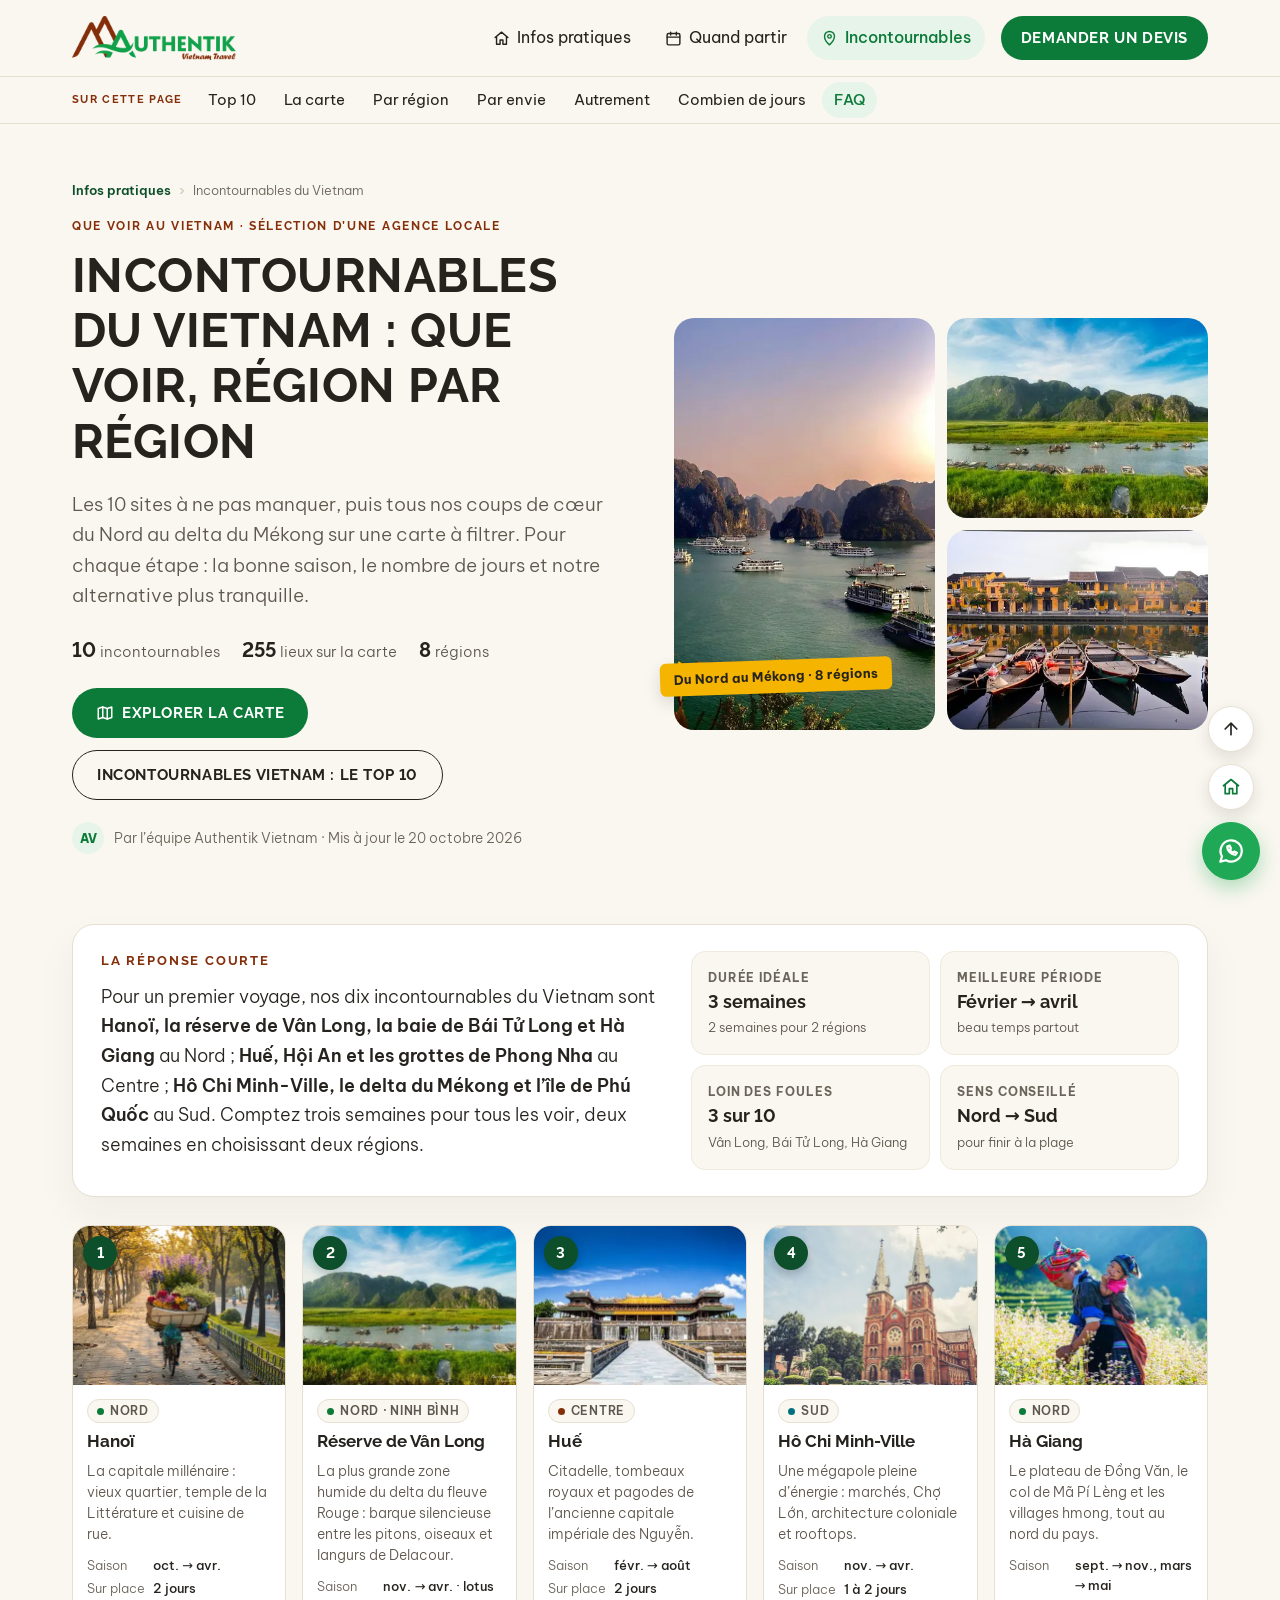
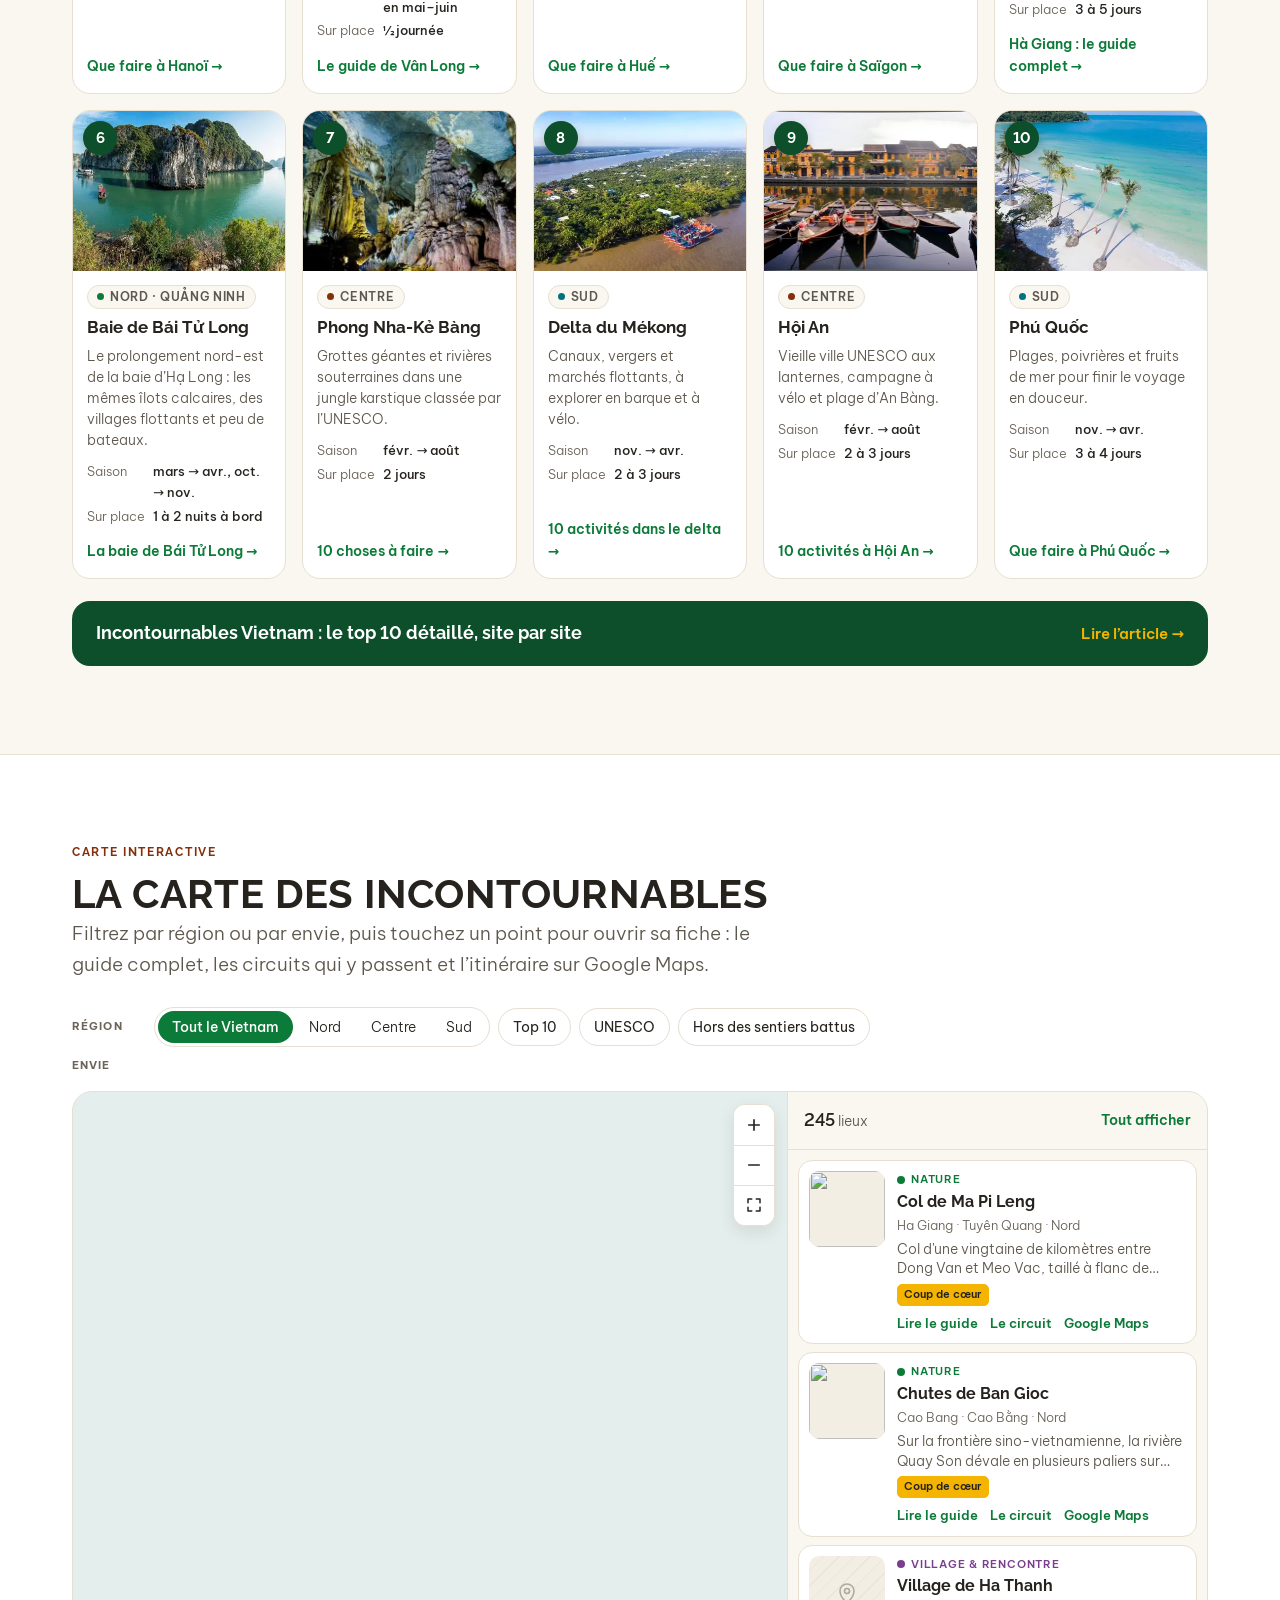
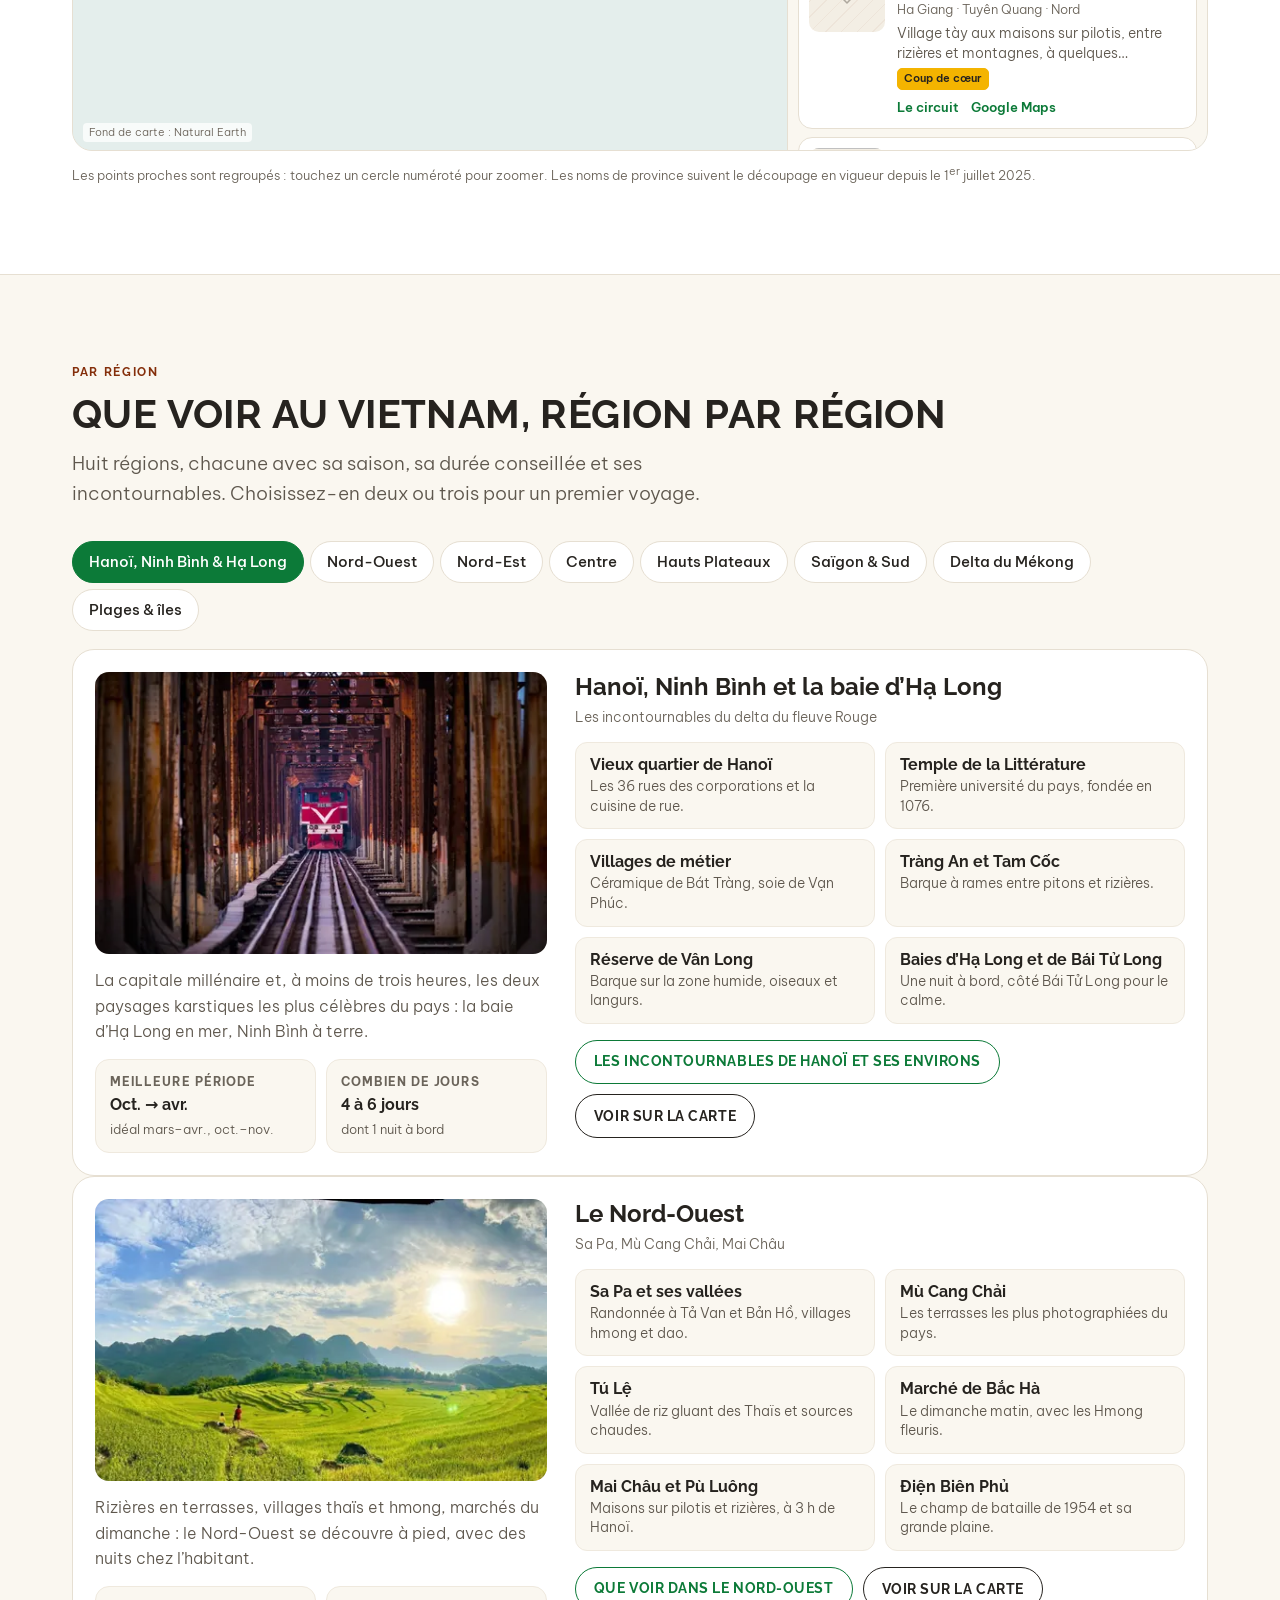
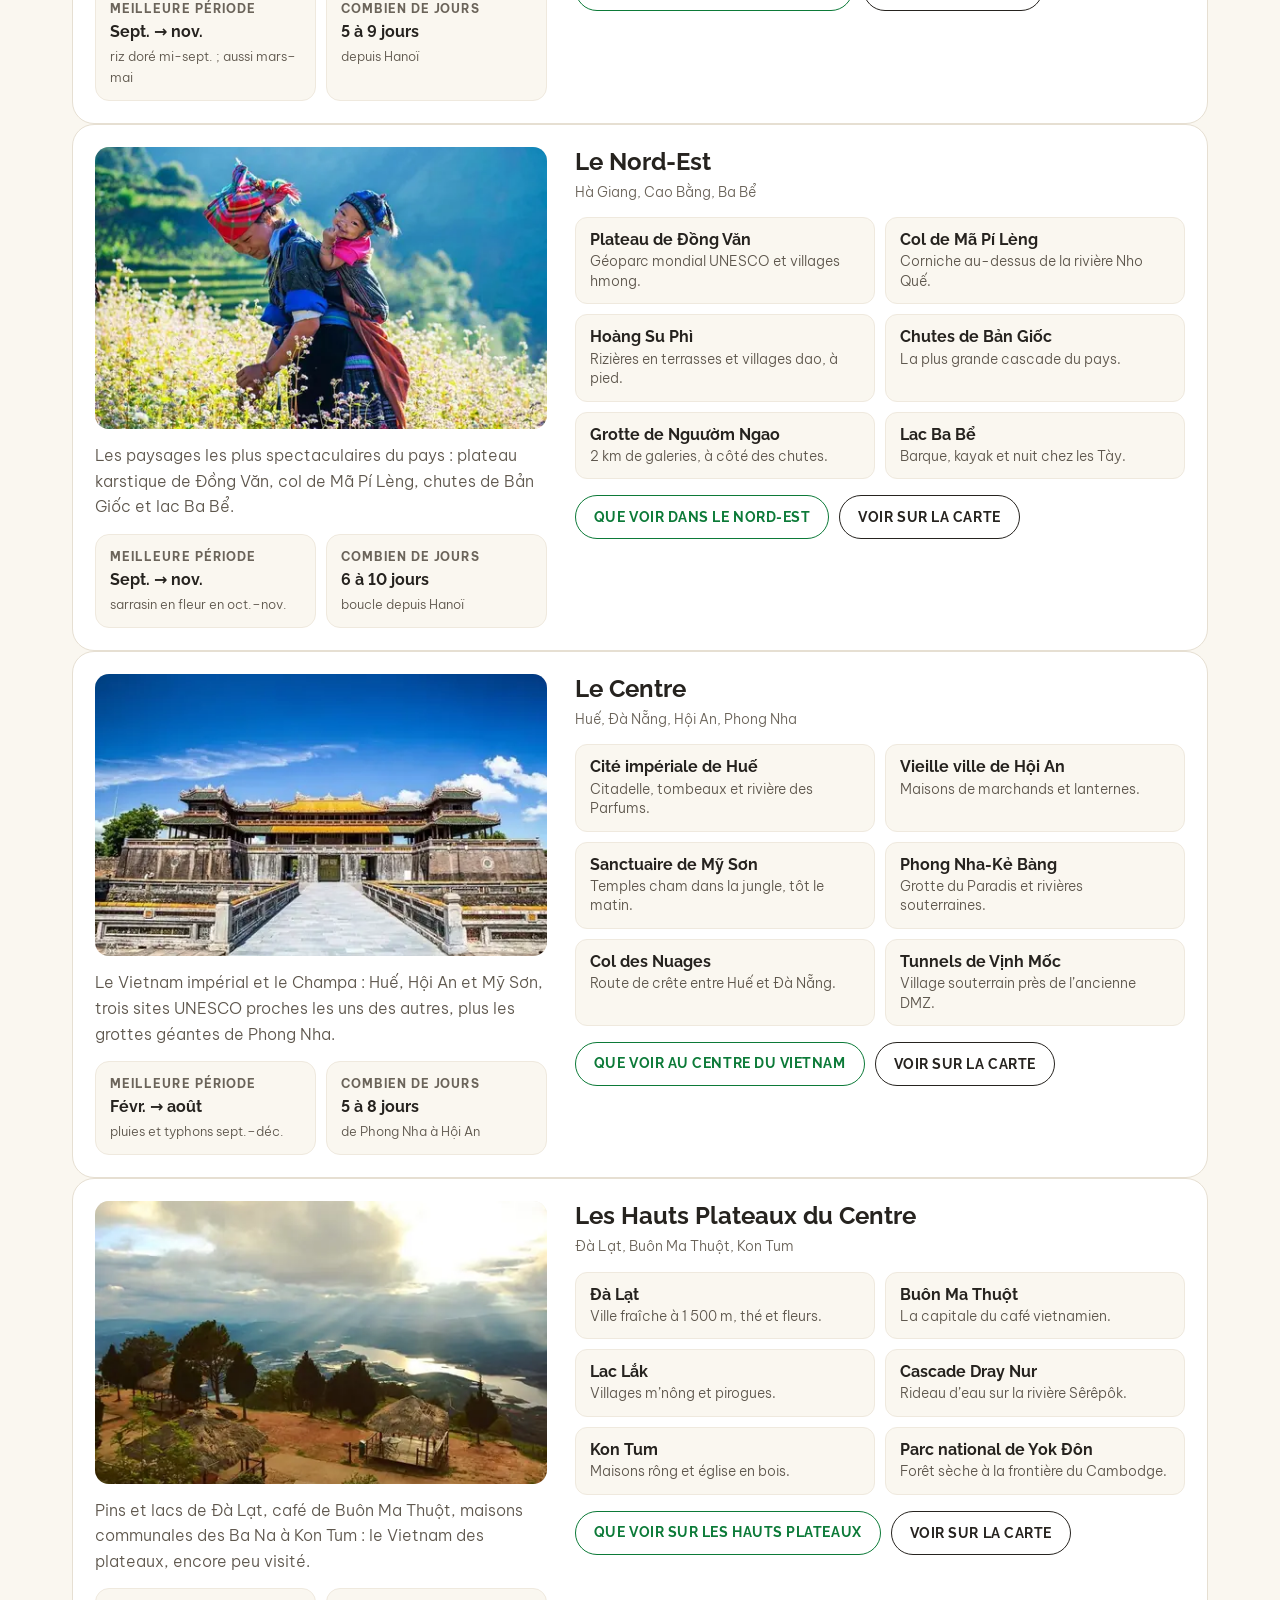
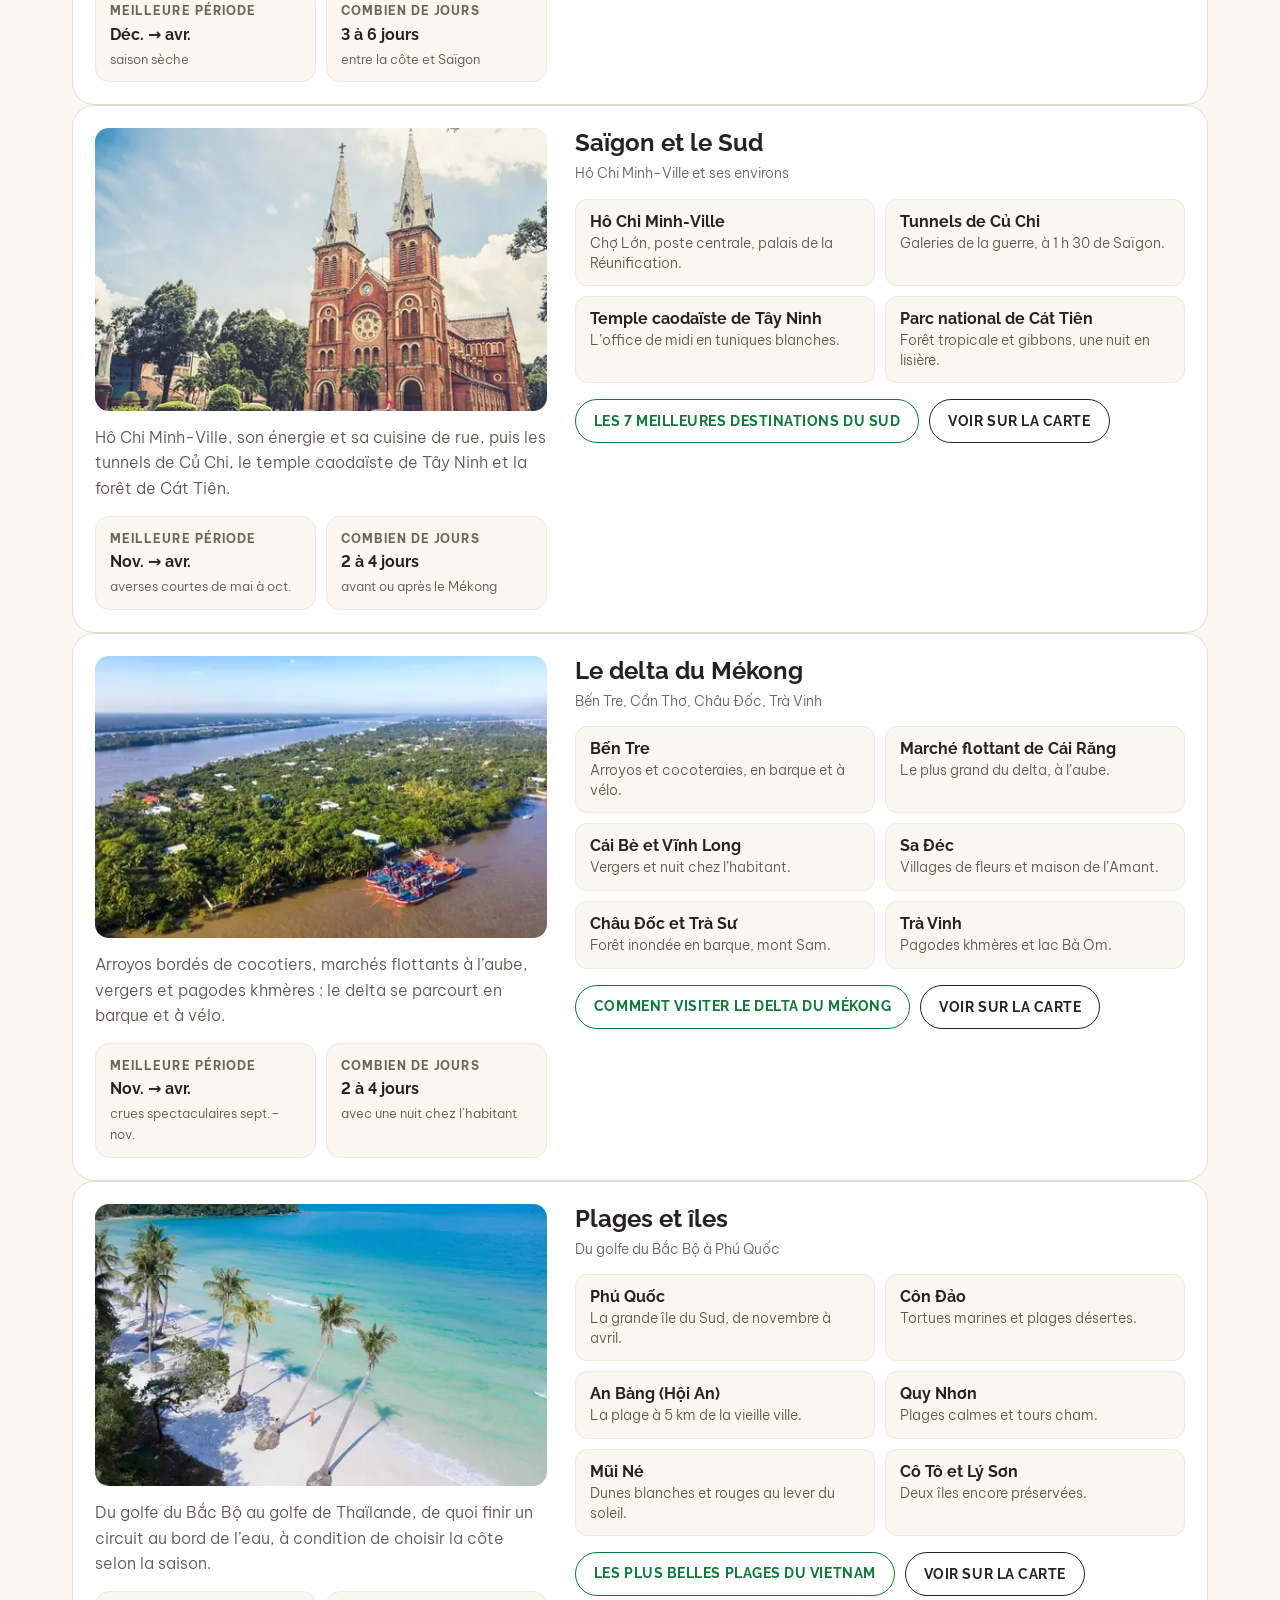
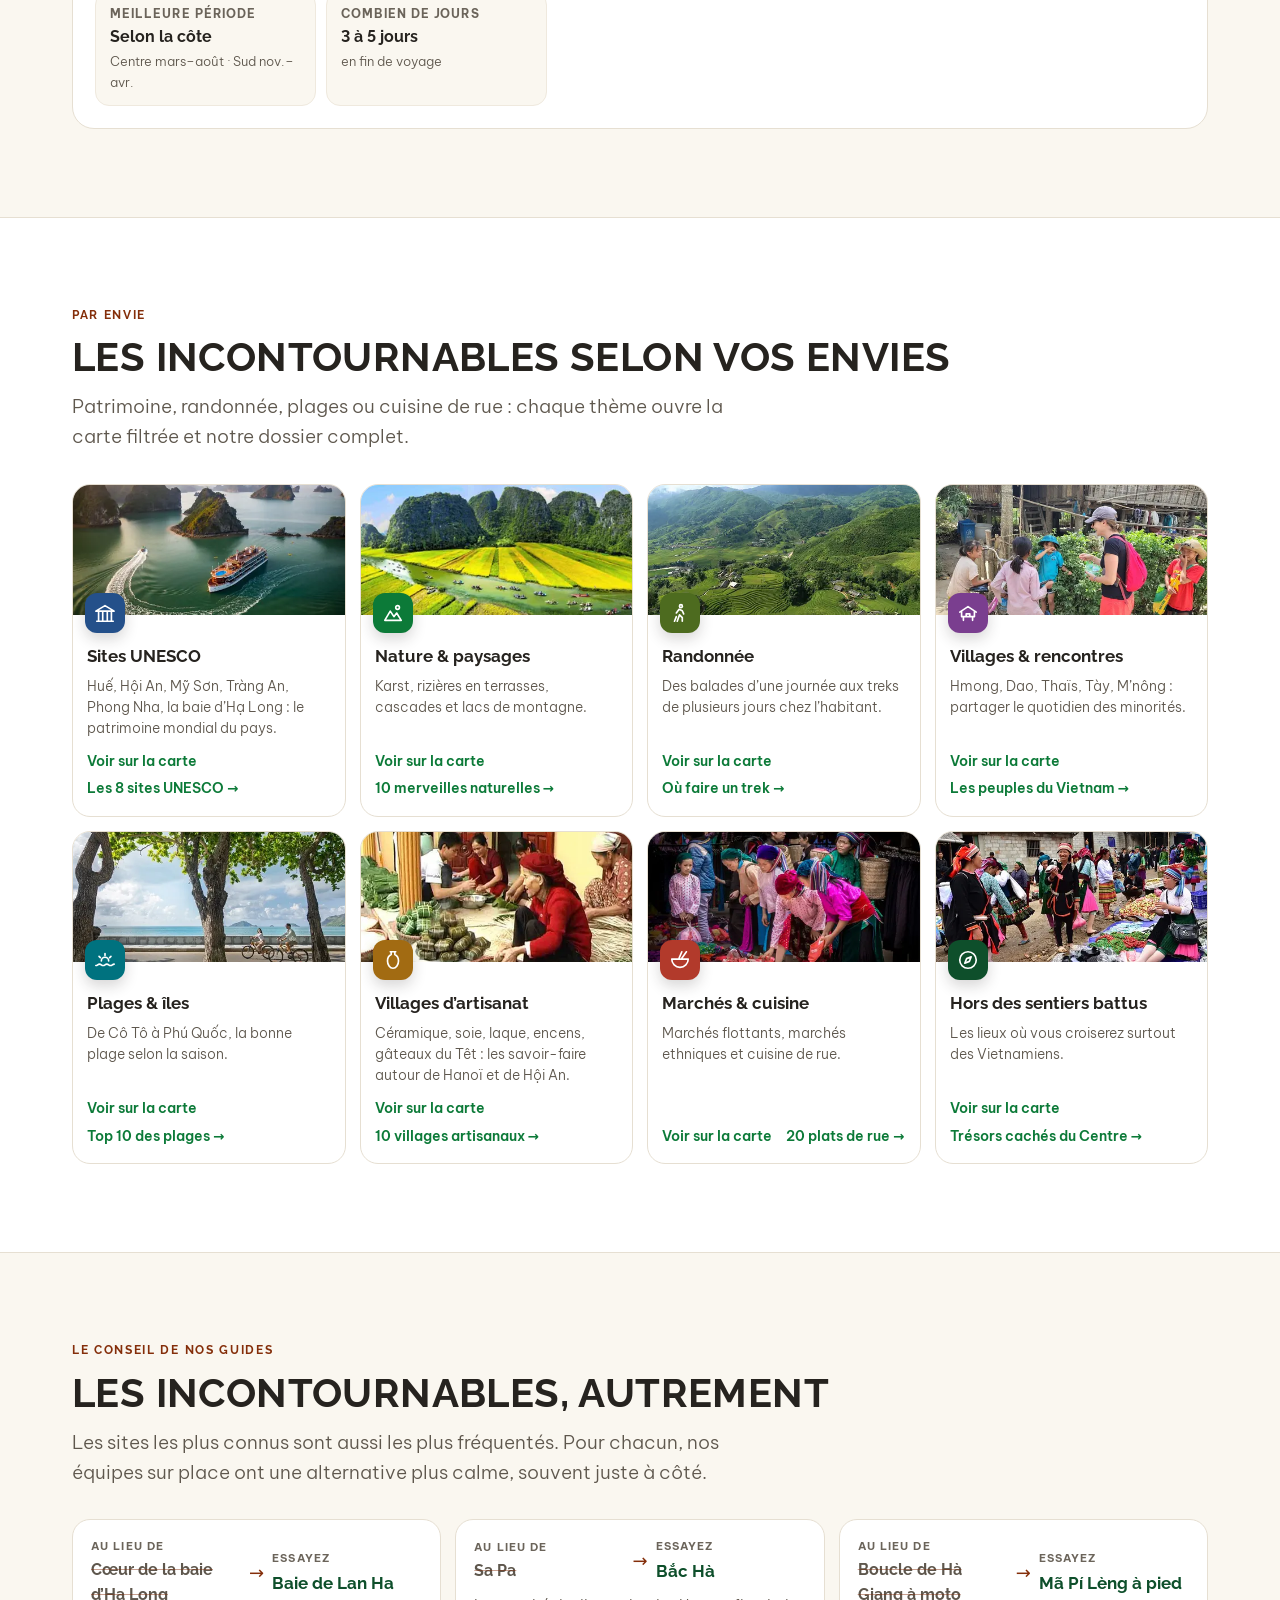
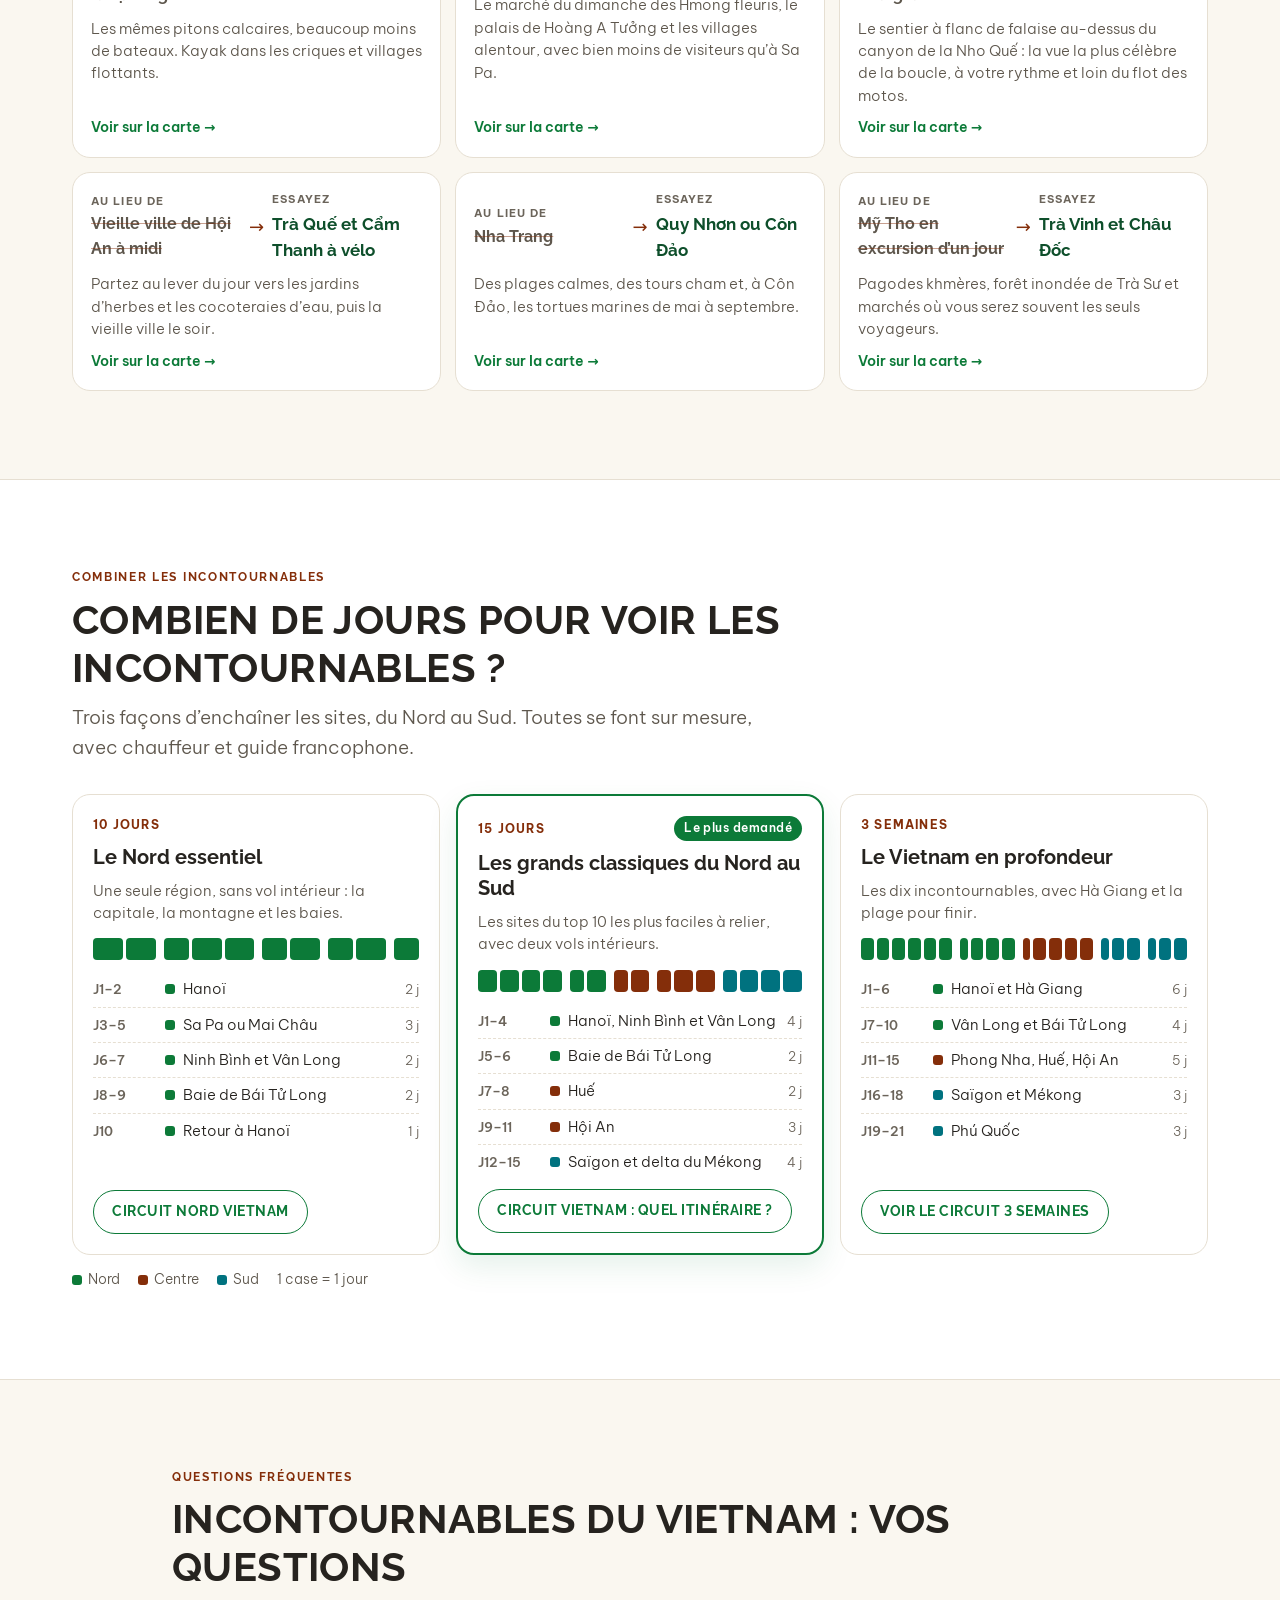
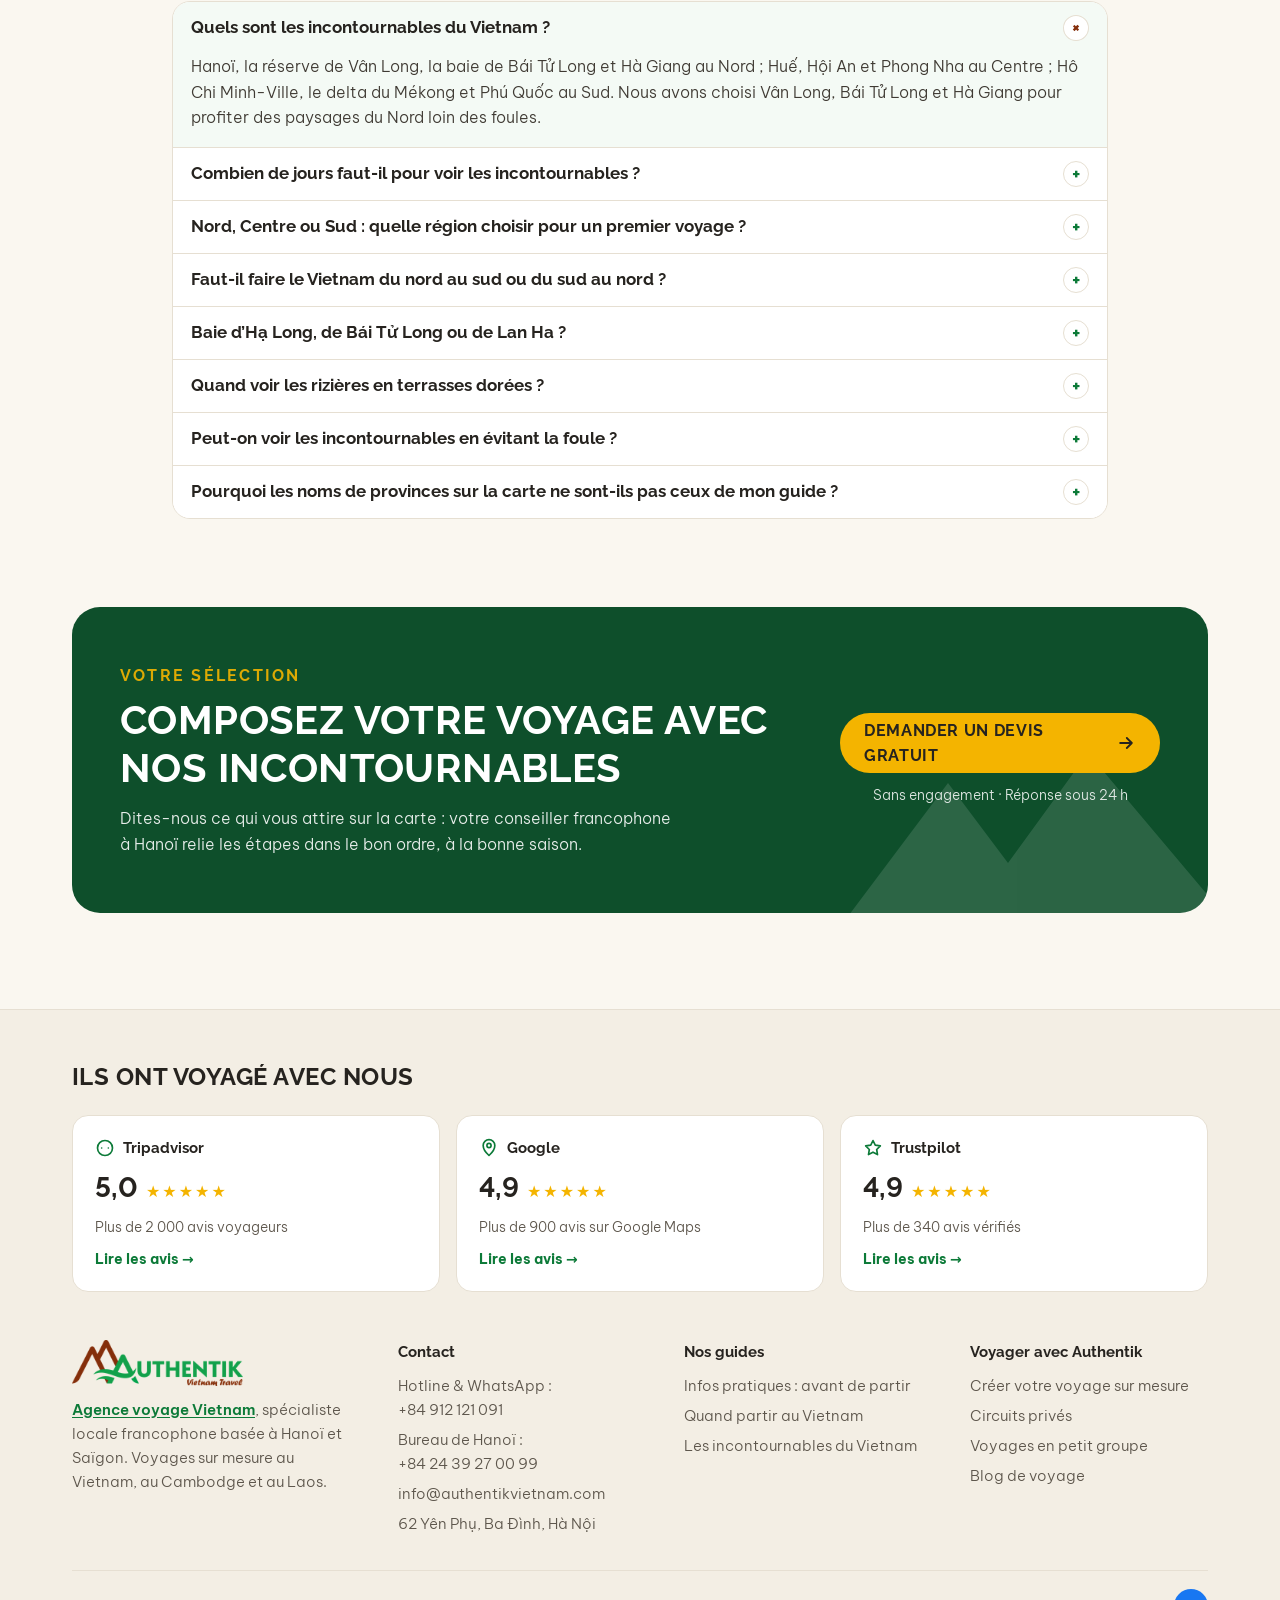
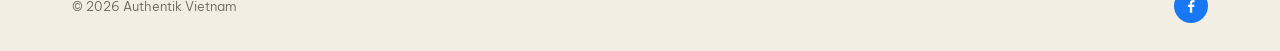
==== commit a2260a91: "Carte incontournables : mise à jour automatique depuis le Google Sheet" ====
--- a/incontournables-vietnam/index.html
+++ b/incontournables-vietnam/index.html
@@ -376,7 +376,7 @@
       <p class="hero__intro">Les 10 sites à ne pas manquer, puis tous nos coups de cœur du Nord au delta du Mékong sur une carte à filtrer. Pour chaque étape&#160;: la bonne saison, le nombre de jours et notre alternative plus tranquille.</p>
       <ul class="hero__stats">
         <li><b>10</b>incontournables</li>
-        <li><b id="statCount">174</b>lieux sur la carte</li>
+        <li><b id="statCount">255</b>lieux sur la carte</li>
         <li><b>8</b>régions</li>
       </ul>
       <div class="hero__ctas">
@@ -507,7 +507,7 @@
         <span class="attrib">Fond de carte : Natural Earth</span>
       </div>
       <div class="panel">
-        <div class="panel__head"><span><b id="count">164</b> lieux</span><button class="panel__reset" type="button" id="reset">Tout afficher</button></div>
+        <div class="panel__head"><span><b id="count">245</b> lieux</span><button class="panel__reset" type="button" id="reset">Tout afficher</button></div>
         <ul class="plist" id="plist" aria-label="Lieux affichés sur la carte">
           <!-- LIEUX:DEBUT -->
           <li><article class="pcard" data-id="tuyen-quang-ma-pi-leng-pass" tabindex="0" style="--pc:var(--c-nature)"><div class="pcard__img"><img src="https://authentikvietnam.com/media/blog/450_230/col-ma-pi-leng-ha-giang-vietnam-blog-voyage.jpg" alt="" loading="lazy" decoding="async" width="76" height="76"></div><div class="pcard__body"><span class="pcard__cat"><i></i>Nature</span><p class="pcard__t">Col de Ma Pi Leng</p><span class="pcard__w">Ha Giang · Tuyên Quang · Nord</span><p class="pcard__d">Col d'une vingtaine de kilomètres entre Dong Van et Meo Vac, taillé à flanc de falaise vers 1 500 m d'altitude, au-dessus du canyon de Tu San et de la rivière Nho Que.</p><div class="pcard__tags"><span class="tag tag--t">Coup de cœur</span></div><div class="pcard__links"><a href="https://authentikvietnam.com/col-de-ma-pi-leng-au-plateau-de-dong-van-ha-giang" target="_blank" rel="noopener">Lire le guide</a><a href="https://authentikvietnam.com/detail-du-circuit/vietnam-en-profondeur-grand-nord-au-mekong" target="_blank" rel="noopener">Le circuit</a><a href="https://www.google.com/maps/search/?api=1&amp;query=23.24196,105.39792" target="_blank" rel="noopener">Google Maps</a></div></div></article></li>
@@ -523,6 +523,13 @@
           <li><article class="pcard" data-id="quang-ninh-ha-long-bay" tabindex="0" style="--pc:var(--c-nature)"><div class="pcard__img"><img src="https://authentikvietnam.com/media/blog/450_230/baie-halong-guide-voyage.jpg" alt="" loading="lazy" decoding="async" width="76" height="76"></div><div class="pcard__body"><span class="pcard__cat"><i></i>Nature</span><p class="pcard__t">Baie d'Halong</p><span class="pcard__w">Ha Long · Quảng Ninh · Nord</span><p class="pcard__d">Près de 2 000 îles et pitons calcaires surgis du golfe du Tonkin, inscrits à l'UNESCO depuis 1994 : croisière en jonque, grottes et kayak entre les falaises.</p><div class="pcard__tags"><span class="tag tag--t">Coup de cœur</span><span class="tag tag--u">UNESCO</span></div><div class="pcard__links"><a href="https://authentikvietnam.com/visiter-baie-halong-guide-voyage-halong-vietnam" target="_blank" rel="noopener">Lire le guide</a><a href="https://authentikvietnam.com/detail-du-circuit/vietnam-en-profondeur-grand-nord-au-mekong" target="_blank" rel="noopener">Le circuit</a><a href="https://www.google.com/maps/search/?api=1&amp;query=20.90844,107.06828" target="_blank" rel="noopener">Google Maps</a></div></div></article></li>
           <li><article class="pcard" data-id="hai-phong-lan-ha-bay" tabindex="0" style="--pc:var(--c-nature)"><div class="pcard__img"><img src="https://authentikvietnam.com/media/blog/450_230/baie-de-lan-ha-ile-de-cat-ba-blog.jpg" alt="" loading="lazy" decoding="async" width="76" height="76"></div><div class="pcard__body"><span class="pcard__cat"><i></i>Nature</span><p class="pcard__t">Baie de Lan Ha</p><span class="pcard__w">Lan Ha · Hải Phòng · Nord</span><p class="pcard__d">Au sud-est de l'île de Cat Ba, quelque 400 îlots calcaires, plages isolées et lagons. Moins fréquentée qu'Halong, elle est inscrite au site UNESCO depuis 2023.</p><div class="pcard__tags"><span class="tag tag--t">Coup de cœur</span><span class="tag tag--u">UNESCO</span><span class="tag tag--o">Hors des sentiers battus</span></div><div class="pcard__links"><a href="https://authentikvietnam.com/baie-de-lan-ha-ile-de-cat-ba" target="_blank" rel="noopener">Lire le guide</a><a href="https://authentikvietnam.com/detail-du-circuit/vietnam-en-profondeur-grand-nord-au-mekong" target="_blank" rel="noopener">Le circuit</a><a href="https://www.google.com/maps/search/?api=1&amp;query=20.75157,107.10428" target="_blank" rel="noopener">Google Maps</a></div></div></article></li>
           <li><article class="pcard" data-id="hanoi-perfume-pagoda" tabindex="0" style="--pc:var(--c-temples)"><div class="pcard__img"><img src="https://authentikvietnam.com/media/blog/450_230/pagode-tran-quoc.jpg" alt="" loading="lazy" decoding="async" width="76" height="76"></div><div class="pcard__body"><span class="pcard__cat"><i></i>Temple &amp; pagode</span><p class="pcard__t">Pagode des Parfums</p><span class="pcard__w">Hanoi · Hà Nội · Nord</span><p class="pcard__d">Lieu de pèlerinage majeur du Nord : on remonte en barque le ruisseau Yen entre les pitons calcaires, puis on grimpe ou prend le téléphérique jusqu'à la grotte Huong Tich.</p><div class="pcard__tags"><span class="tag tag--t">Coup de cœur</span></div><div class="pcard__links"><a href="https://authentikvietnam.com/pagode-les-plus-sacre-nord-vietnam" target="_blank" rel="noopener">Lire le guide</a><a href="https://authentikvietnam.com/circuit-vietnam" target="_blank" rel="noopener">Circuits</a><a href="https://www.google.com/maps/search/?api=1&amp;query=20.61788,105.74638" target="_blank" rel="noopener">Google Maps</a></div></div></article></li>
+          <li><article class="pcard" data-id="ninh-binh-tam-chuc-pagoda" tabindex="0" style="--pc:var(--c-temples)"><div class="pcard__img"><span class="ph-empty"><svg viewBox="0 0 24 24" fill="none" stroke="currentColor" stroke-width="1.6" stroke-linecap="round" stroke-linejoin="round" aria-hidden="true"><path d="M12 21s7-6.2 7-12a7 7 0 0 0-14 0c0 5.8 7 12 7 12z"/><circle cx="12" cy="9" r="2.5"/></svg></span></div><div class="pcard__body"><span class="pcard__cat"><i></i>Temple &amp; pagode</span><p class="pcard__t">Pagode Tam Chuc</p><span class="pcard__w">Ha Nam · Ninh Bình · Nord</span><p class="pcard__d">Immense complexe bouddhique au bord du lac Tam Chuc, adossé aux monts That Tinh : jardin de piliers de sutras, salles géantes et bateaux sur le lac.</p><div class="pcard__tags"><span class="tag tag--t">Coup de cœur</span></div><div class="pcard__links"><a href="https://authentikvietnam.com/circuit-vietnam" target="_blank" rel="noopener">Circuits</a><a href="https://www.google.com/maps/search/?api=1&amp;query=20.55156,105.79435" target="_blank" rel="noopener">Google Maps</a></div></div></article></li>
+          <li><article class="pcard" data-id="ninh-binh-tran-temple-nam-dinh" tabindex="0" style="--pc:var(--c-temples)"><div class="pcard__img"><img src="https://authentikvietnam.com/media/blog/450_230/Guide-voyage-Nam-Dinh.jpg" alt="" loading="lazy" decoding="async" width="76" height="76"></div><div class="pcard__body"><span class="pcard__cat"><i></i>Temple &amp; pagode</span><p class="pcard__t">Temples des Tran (Nam Dinh)</p><span class="pcard__w">Nam Dinh · Ninh Bình · Nord</span><p class="pcard__d">Trio de temples (Thien Truong, Co Trach, Trung Hoa) dédiés aux rois Tran et à Tran Hung Dao ; célèbre cérémonie d'ouverture du sceau au 1er mois lunaire.</p><div class="pcard__tags"><span class="tag tag--t">Coup de cœur</span></div><div class="pcard__links"><a href="https://authentikvietnam.com/guide-voyage-nam-dinh" target="_blank" rel="noopener">Lire le guide</a><a href="https://authentikvietnam.com/circuit-vietnam" target="_blank" rel="noopener">Circuits</a><a href="https://www.google.com/maps/search/?api=1&amp;query=20.45617,106.1679" target="_blank" rel="noopener">Google Maps</a></div></div></article></li>
+          <li><article class="pcard" data-id="ninh-binh-cuc-phuong-national-park" tabindex="0" style="--pc:var(--c-nature)"><div class="pcard__img"><img src="https://authentikvietnam.com/media/blog/450_230/parc-cuc-phuong.jpg" alt="" loading="lazy" decoding="async" width="76" height="76"></div><div class="pcard__body"><span class="pcard__cat"><i></i>Nature</span><p class="pcard__t">Parc national de Cuc Phuong</p><span class="pcard__w">Ninh Binh · Ninh Bình · Nord</span><p class="pcard__d">Premier parc national du Vietnam (1962) : forêt primaire sur karst, randonnées, arbres millénaires, grotte préhistorique et centre de sauvegarde des primates.</p><div class="pcard__tags"><span class="tag tag--t">Coup de cœur</span></div><div class="pcard__links"><a href="https://authentikvietnam.com/visiter-ninh-binh-parc-national-cuc-phuong" target="_blank" rel="noopener">Lire le guide</a><a href="https://authentikvietnam.com/circuit-vietnam" target="_blank" rel="noopener">Circuits</a><a href="https://www.google.com/maps/search/?api=1&amp;query=20.31618,105.6051" target="_blank" rel="noopener">Google Maps</a></div></div></article></li>
+          <li><article class="pcard" data-id="ninh-binh-bai-dinh-pagoda" tabindex="0" style="--pc:var(--c-temples)"><div class="pcard__img"><img src="https://authentikvietnam.com/media/blog/450_230/pagode-Bai-Dinh-nuit.jpg" alt="" loading="lazy" decoding="async" width="76" height="76"></div><div class="pcard__body"><span class="pcard__cat"><i></i>Temple &amp; pagode</span><p class="pcard__t">Pagode Bai Dinh</p><span class="pcard__w">Ninh Binh · Ninh Bình · Nord</span><p class="pcard__d">Immense complexe bouddhique : galerie de 500 statues d'arhats, cloche géante et tour-stupa, à côté de l'ancienne pagode nichée dans les grottes du mont.</p><div class="pcard__tags"><span class="tag tag--t">Coup de cœur</span></div><div class="pcard__links"><a href="https://authentikvietnam.com/ninh-binh-bai-dinh-pagode-records" target="_blank" rel="noopener">Lire le guide</a><a href="https://authentikvietnam.com/circuit-vietnam" target="_blank" rel="noopener">Circuits</a><a href="https://www.google.com/maps/search/?api=1&amp;query=20.27284,105.86402" target="_blank" rel="noopener">Google Maps</a></div></div></article></li>
+          <li><article class="pcard" data-id="ninh-binh-trang-an" tabindex="0" style="--pc:var(--c-nature)"><div class="pcard__img"><img src="https://authentikvietnam.com/media/blog/450_230/complexe-Trang-An-NInh-BInh.JPG" alt="" loading="lazy" decoding="async" width="76" height="76"></div><div class="pcard__body"><span class="pcard__cat"><i></i>Nature</span><p class="pcard__t">Complexe paysager de Trang An</p><span class="pcard__w">Ninh Binh · Ninh Bình · Nord</span><p class="pcard__d">Site Unesco depuis 2014 : 2 à 3 h de barque entre pitons karstiques, rizières inondées et grottes traversantes, ponctuées de petits temples isolés.</p><div class="pcard__tags"><span class="tag tag--t">Coup de cœur</span><span class="tag tag--u">UNESCO</span></div><div class="pcard__links"><a href="https://authentikvietnam.com/paysage-attractions-trang-an-ninh-binh" target="_blank" rel="noopener">Lire le guide</a><a href="https://authentikvietnam.com/circuit-vietnam" target="_blank" rel="noopener">Circuits</a><a href="https://www.google.com/maps/search/?api=1&amp;query=20.2557,105.9156" target="_blank" rel="noopener">Google Maps</a></div></div></article></li>
+          <li><article class="pcard" data-id="ninh-binh-mua-cave" tabindex="0" style="--pc:var(--c-nature)"><div class="pcard__img"><img src="https://authentikvietnam.com/media/blog/450_230/la-grotte-mua.jpg" alt="" loading="lazy" decoding="async" width="76" height="76"></div><div class="pcard__body"><span class="pcard__cat"><i></i>Point de vue</span><p class="pcard__t">Grotte de la Danse (Hang Mua)</p><span class="pcard__w">Ninh Binh · Ninh Bình · Nord</span><p class="pcard__d">Environ 500 marches jusqu'au sommet du mont Ngoa Long, gardé par un dragon de pierre : vue panoramique sur les rizières de Tam Coc et la rivière Ngo Dong.</p><div class="pcard__tags"><span class="tag tag--t">Coup de cœur</span></div><div class="pcard__links"><a href="https://authentikvietnam.com/grotte-mua-ninh-binh" target="_blank" rel="noopener">Lire le guide</a><a href="https://authentikvietnam.com/circuit-vietnam" target="_blank" rel="noopener">Circuits</a><a href="https://www.google.com/maps/search/?api=1&amp;query=20.22867,105.93516" target="_blank" rel="noopener">Google Maps</a></div></div></article></li>
+          <li><article class="pcard" data-id="ninh-binh-thai-vi-temple" tabindex="0" style="--pc:var(--c-temples)"><div class="pcard__img"><img src="https://authentikvietnam.com/media/blog/450_230/le-temple-thai-vi_2024-03-26_754.jpg" alt="" loading="lazy" decoding="async" width="76" height="76"></div><div class="pcard__body"><span class="pcard__cat"><i></i>Temple &amp; pagode</span><p class="pcard__t">Temple de Thai Vi</p><span class="pcard__w">Ninh Binh · Ninh Bình · Nord</span><p class="pcard__d">Temple en pierre du XIIIe siècle dédié aux rois Tran, niché entre rizières et pitons près de Tam Coc ; paisible et peu fréquenté, fête au 1er mois lunaire.</p><div class="pcard__tags"><span class="tag tag--t">Coup de cœur</span><span class="tag tag--u">UNESCO</span></div><div class="pcard__links"><a href="https://authentikvietnam.com/temple-thai-vi" target="_blank" rel="noopener">Lire le guide</a><a href="https://authentikvietnam.com/detail-du-circuit/vietnam-authentique-2027" target="_blank" rel="noopener">Le circuit</a><a href="https://www.google.com/maps/search/?api=1&amp;query=20.22423,105.92991" target="_blank" rel="noopener">Google Maps</a></div></div></article></li>
           <li><article class="pcard" data-id="ninh-binh-tam-coc" tabindex="0" style="--pc:var(--c-nature)"><div class="pcard__img"><img src="https://authentikvietnam.com/media/blog/450_230/tam-coc-ninh-binh.jpg" alt="" loading="lazy" decoding="async" width="76" height="76"></div><div class="pcard__body"><span class="pcard__cat"><i></i>Nature</span><p class="pcard__t">Tam Coc</p><span class="pcard__w">Ninh Binh · Ninh Bình · Nord</span><p class="pcard__d">Les « trois grottes » : barque sur la rivière Ngo Dong entre rizières et pitons karstiques, souvent ramée avec les pieds. Fait partie du site Unesco de Trang An.</p><div class="pcard__tags"><span class="tag tag--t">Coup de cœur</span><span class="tag tag--u">UNESCO</span></div><div class="pcard__links"><a href="https://authentikvietnam.com/tam-coc-ninh-binh" target="_blank" rel="noopener">Lire le guide</a><a href="https://authentikvietnam.com/detail-du-circuit/vietnam-en-profondeur-grand-nord-au-mekong" target="_blank" rel="noopener">Le circuit</a><a href="https://www.google.com/maps/search/?api=1&amp;query=20.21767,105.92948" target="_blank" rel="noopener">Google Maps</a></div></div></article></li>
           <li><article class="pcard" data-id="hue-hue-imperial-citadel" tabindex="0" style="--pc:var(--c-patrimoine)"><div class="pcard__img"><img src="https://authentikvietnam.com/media/blog/450_230/citadelle-de-hue-symbole-ville-de-hue-guide-voyage.jpg" alt="" loading="lazy" decoding="async" width="76" height="76"></div><div class="pcard__body"><span class="pcard__cat"><i></i>Patrimoine</span><p class="pcard__t">Citadelle impériale de Hué</p><span class="pcard__w">Hue · Huế · Centre</span><p class="pcard__d">Capitale des Nguyen bâtie à partir de 1804 : remparts, douves, palais et temples sur la rive nord de la rivière des Parfums. Inscrite à l'Unesco en 1993.</p><div class="pcard__tags"><span class="tag tag--t">Coup de cœur</span><span class="tag tag--u">UNESCO</span></div><div class="pcard__links"><a href="https://authentikvietnam.com/citadelle-de-hue-symbole-ville-de-hue" target="_blank" rel="noopener">Lire le guide</a><a href="https://authentikvietnam.com/detail-du-circuit/vietnam-en-profondeur-grand-nord-au-mekong" target="_blank" rel="noopener">Le circuit</a><a href="https://www.google.com/maps/search/?api=1&amp;query=16.46897,107.57813" target="_blank" rel="noopener">Google Maps</a></div></div></article></li>
           <li><article class="pcard" data-id="da-nang-hoi-an-ancient-town" tabindex="0" style="--pc:var(--c-patrimoine)"><div class="pcard__img"><img src="https://authentikvietnam.com/media/blog/450_230/visiter-vieille-ville-hoi-an-guide-voyage.jpg" alt="" loading="lazy" decoding="async" width="76" height="76"></div><div class="pcard__body"><span class="pcard__cat"><i></i>Patrimoine</span><p class="pcard__t">Vieille ville de Hoi An</p><span class="pcard__w">Hoi An · Đà Nẵng · Centre</span><p class="pcard__d">Ancien port marchand des XVe-XIXe siècles : maisons à boutiques, salles d'assemblée chinoises et lanternes. Inscrite à l'Unesco en 1999.</p><div class="pcard__tags"><span class="tag tag--t">Coup de cœur</span><span class="tag tag--u">UNESCO</span></div><div class="pcard__links"><a href="https://authentikvietnam.com/vieille-ville-hoi-an" target="_blank" rel="noopener">Lire le guide</a><a href="https://authentikvietnam.com/detail-du-circuit/vietnam-en-profondeur-grand-nord-au-mekong" target="_blank" rel="noopener">Le circuit</a><a href="https://www.google.com/maps/search/?api=1&amp;query=15.87713,108.32866" target="_blank" rel="noopener">Google Maps</a></div></div></article></li>
@@ -647,11 +654,85 @@
           <li><article class="pcard" data-id="hai-phong-hospital-cave" tabindex="0" style="--pc:var(--c-patrimoine)"><div class="pcard__img"><span class="ph-empty"><svg viewBox="0 0 24 24" fill="none" stroke="currentColor" stroke-width="1.6" stroke-linecap="round" stroke-linejoin="round" aria-hidden="true"><path d="M12 21s7-6.2 7-12a7 7 0 0 0-14 0c0 5.8 7 12 7 12z"/><circle cx="12" cy="9" r="2.5"/></svg></span></div><div class="pcard__body"><span class="pcard__cat"><i></i>Patrimoine</span><p class="pcard__t">Grotte-hôpital de Cat Ba</p><span class="pcard__w">Cat Ba · Hải Phòng · Nord</span><p class="pcard__d">Hôpital militaire secret aménagé en 1963-1965 dans une grotte de Cat Ba : trois niveaux de salles en béton où l'on soignait les blessés pendant la guerre américaine.</p><div class="pcard__tags"></div><div class="pcard__links"><a href="https://authentikvietnam.com/detail-du-circuit/vietnam-en-profondeur-grand-nord-au-mekong" target="_blank" rel="noopener">Le circuit</a><a href="https://www.google.com/maps/search/?api=1&amp;query=20.77009,107.02074" target="_blank" rel="noopener">Google Maps</a></div></div></article></li>
           <li><article class="pcard" data-id="hanoi-phu-tuc-sedge-weaving-village" tabindex="0" style="--pc:var(--c-artisanat)"><div class="pcard__img"><span class="ph-empty"><svg viewBox="0 0 24 24" fill="none" stroke="currentColor" stroke-width="1.6" stroke-linecap="round" stroke-linejoin="round" aria-hidden="true"><path d="M12 21s7-6.2 7-12a7 7 0 0 0-14 0c0 5.8 7 12 7 12z"/><circle cx="12" cy="9" r="2.5"/></svg></span></div><div class="pcard__body"><span class="pcard__cat"><i></i>Village d’artisanat</span><p class="pcard__t">Village de vannerie de Phu Tuc</p><span class="pcard__w">Hanoi · Hà Nội · Nord</span><p class="pcard__d">Dans ce village de Phu Xuyen, on tresse fibres de fougère cỏ tế, jacinthe d'eau et bambou en paniers, plateaux et boîtes, en grande partie destinés à l'export.</p><div class="pcard__tags"><span class="tag tag--o">Hors des sentiers battus</span></div><div class="pcard__links"><a href="https://authentikvietnam.com/circuit-vietnam" target="_blank" rel="noopener">Circuits</a><a href="https://www.google.com/maps/search/?api=1&amp;query=20.76731,105.81025" target="_blank" rel="noopener">Google Maps</a></div></div></article></li>
           <li><article class="pcard" data-id="hanoi-phu-yen-leather-shoe-village" tabindex="0" style="--pc:var(--c-artisanat)"><div class="pcard__img"><span class="ph-empty"><svg viewBox="0 0 24 24" fill="none" stroke="currentColor" stroke-width="1.6" stroke-linecap="round" stroke-linejoin="round" aria-hidden="true"><path d="M12 21s7-6.2 7-12a7 7 0 0 0-14 0c0 5.8 7 12 7 12z"/><circle cx="12" cy="9" r="2.5"/></svg></span></div><div class="pcard__body"><span class="pcard__cat"><i></i>Village d’artisanat</span><p class="pcard__t">Village de la chaussure en cuir de Phu Yen</p><span class="pcard__w">Hanoi · Hà Nội · Nord</span><p class="pcard__d">Au sud de Hanoï, ce village s'est spécialisé dans la fabrication de chaussures en cuir : ateliers familiaux de découpe, couture et montage à découvrir.</p><div class="pcard__tags"><span class="tag tag--o">Hors des sentiers battus</span></div><div class="pcard__links"><a href="https://authentikvietnam.com/circuit-vietnam" target="_blank" rel="noopener">Circuits</a><a href="https://www.google.com/maps/search/?api=1&amp;query=20.69601,105.89976" target="_blank" rel="noopener">Google Maps</a></div></div></article></li>
+          <li><article class="pcard" data-id="ninh-binh-nha-xa-silk-village" tabindex="0" style="--pc:var(--c-artisanat)"><div class="pcard__img"><span class="ph-empty"><svg viewBox="0 0 24 24" fill="none" stroke="currentColor" stroke-width="1.6" stroke-linecap="round" stroke-linejoin="round" aria-hidden="true"><path d="M12 21s7-6.2 7-12a7 7 0 0 0-14 0c0 5.8 7 12 7 12z"/><circle cx="12" cy="9" r="2.5"/></svg></span></div><div class="pcard__body"><span class="pcard__cat"><i></i>Village d’artisanat</span><p class="pcard__t">Village de la soie de Nha Xa</p><span class="pcard__w">Ha Nam · Ninh Bình · Nord</span><p class="pcard__d">Village de tisserands de soie sur la rive du fleuve Rouge : métiers à tisser en activité, teinture traditionnelle et quelques villas d'époque coloniale.</p><div class="pcard__tags"><span class="tag tag--o">Hors des sentiers battus</span></div><div class="pcard__links"><a href="https://authentikvietnam.com/circuit-vietnam" target="_blank" rel="noopener">Circuits</a><a href="https://www.google.com/maps/search/?api=1&amp;query=20.66024,106.02325" target="_blank" rel="noopener">Google Maps</a></div></div></article></li>
+          <li><article class="pcard" data-id="ninh-binh-ngoc-dong-rattan-village" tabindex="0" style="--pc:var(--c-artisanat)"><div class="pcard__img"><span class="ph-empty"><svg viewBox="0 0 24 24" fill="none" stroke="currentColor" stroke-width="1.6" stroke-linecap="round" stroke-linejoin="round" aria-hidden="true"><path d="M12 21s7-6.2 7-12a7 7 0 0 0-14 0c0 5.8 7 12 7 12z"/><circle cx="12" cy="9" r="2.5"/></svg></span></div><div class="pcard__body"><span class="pcard__cat"><i></i>Village d’artisanat</span><p class="pcard__t">Village de vannerie de Ngoc Dong</p><span class="pcard__w">Ha Nam · Ninh Bình · Nord</span><p class="pcard__d">Village de vannerie en rotin et bambou : paniers, meubles et objets décoratifs tressés à la main, en grande partie destinés à l'export.</p><div class="pcard__tags"><span class="tag tag--o">Hors des sentiers battus</span></div><div class="pcard__links"><a href="https://authentikvietnam.com/circuit-vietnam" target="_blank" rel="noopener">Circuits</a><a href="https://www.google.com/maps/search/?api=1&amp;query=20.62858,105.91549" target="_blank" rel="noopener">Google Maps</a></div></div></article></li>
+          <li><article class="pcard" data-id="ninh-binh-vu-dien-temple" tabindex="0" style="--pc:var(--c-temples)"><div class="pcard__img"><span class="ph-empty"><svg viewBox="0 0 24 24" fill="none" stroke="currentColor" stroke-width="1.6" stroke-linecap="round" stroke-linejoin="round" aria-hidden="true"><path d="M12 21s7-6.2 7-12a7 7 0 0 0-14 0c0 5.8 7 12 7 12z"/><circle cx="12" cy="9" r="2.5"/></svg></span></div><div class="pcard__body"><span class="pcard__cat"><i></i>Temple &amp; pagode</span><p class="pcard__t">Temple de Vu Dien (temple de Dame Vu)</p><span class="pcard__w">Ha Nam · Ninh Bình · Nord</span><p class="pcard__d">Temple dédié à Vu Thi Thiet, l'épouse fidèle de la légende de « la femme de Nam Xuong » ; ses toits superposés évoquent une fleur de lotus épanouie.</p><div class="pcard__tags"><span class="tag tag--o">Hors des sentiers battus</span></div><div class="pcard__links"><a href="https://authentikvietnam.com/circuit-vietnam" target="_blank" rel="noopener">Circuits</a><a href="https://www.google.com/maps/search/?api=1&amp;query=20.60667,106.10193" target="_blank" rel="noopener">Google Maps</a></div></div></article></li>
+          <li><article class="pcard" data-id="ninh-binh-cheu-rice-paper-village" tabindex="0" style="--pc:var(--c-marches)"><div class="pcard__img"><img src="https://authentikvietnam.com/media/blog/450_230/feuilles-riz-Cheu.jpg" alt="" loading="lazy" decoding="async" width="76" height="76"></div><div class="pcard__body"><span class="pcard__cat"><i></i>Gastronomie</span><p class="pcard__t">Village des galettes de riz de Cheu</p><span class="pcard__w">Ha Nam · Ninh Bình · Nord</span><p class="pcard__d">Village où l'on fabrique les fines galettes de riz pour les nems : feuilles cuites à la vapeur puis séchées au soleil sur des claies de bambou.</p><div class="pcard__tags"><span class="tag tag--o">Hors des sentiers battus</span></div><div class="pcard__links"><a href="https://authentikvietnam.com/feuilles-riz-village-cheu" target="_blank" rel="noopener">Lire le guide</a><a href="https://authentikvietnam.com/circuit-vietnam" target="_blank" rel="noopener">Circuits</a><a href="https://www.google.com/maps/search/?api=1&amp;query=20.60206,106.05007" target="_blank" rel="noopener">Google Maps</a></div></div></article></li>
+          <li><article class="pcard" data-id="ninh-binh-long-doi-son-pagoda" tabindex="0" style="--pc:var(--c-temples)"><div class="pcard__img"><span class="ph-empty"><svg viewBox="0 0 24 24" fill="none" stroke="currentColor" stroke-width="1.6" stroke-linecap="round" stroke-linejoin="round" aria-hidden="true"><path d="M12 21s7-6.2 7-12a7 7 0 0 0-14 0c0 5.8 7 12 7 12z"/><circle cx="12" cy="9" r="2.5"/></svg></span></div><div class="pcard__body"><span class="pcard__cat"><i></i>Temple &amp; pagode</span><p class="pcard__t">Pagode Long Doi Son</p><span class="pcard__w">Ha Nam · Ninh Bình · Nord</span><p class="pcard__d">Pagode de l'époque Ly au sommet du mont Doi, gardienne de la stèle Sung Thien Dien Linh (1121), trésor national ; vue sur la plaine du delta.</p><div class="pcard__tags"></div><div class="pcard__links"><a href="https://authentikvietnam.com/circuit-vietnam" target="_blank" rel="noopener">Circuits</a><a href="https://www.google.com/maps/search/?api=1&amp;query=20.58723,105.97428" target="_blank" rel="noopener">Google Maps</a></div></div></article></li>
+          <li><article class="pcard" data-id="ninh-binh-doi-tam-drum-village" tabindex="0" style="--pc:var(--c-artisanat)"><div class="pcard__img"><span class="ph-empty"><svg viewBox="0 0 24 24" fill="none" stroke="currentColor" stroke-width="1.6" stroke-linecap="round" stroke-linejoin="round" aria-hidden="true"><path d="M12 21s7-6.2 7-12a7 7 0 0 0-14 0c0 5.8 7 12 7 12z"/><circle cx="12" cy="9" r="2.5"/></svg></span></div><div class="pcard__body"><span class="pcard__cat"><i></i>Village d’artisanat</span><p class="pcard__t">Village des tambours de Doi Tam</p><span class="pcard__w">Ha Nam · Ninh Bình · Nord</span><p class="pcard__d">Village de facteurs de tambours traditionnels au pied du mont Doi : fûts en bois et peaux tendues à la main, pour pagodes, fêtes et théâtres.</p><div class="pcard__tags"><span class="tag tag--o">Hors des sentiers battus</span></div><div class="pcard__links"><a href="https://authentikvietnam.com/circuit-vietnam" target="_blank" rel="noopener">Circuits</a><a href="https://www.google.com/maps/search/?api=1&amp;query=20.57944,105.97572" target="_blank" rel="noopener">Google Maps</a></div></div></article></li>
+          <li><article class="pcard" data-id="ninh-binh-tran-thuong-temple" tabindex="0" style="--pc:var(--c-temples)"><div class="pcard__img"><span class="ph-empty"><svg viewBox="0 0 24 24" fill="none" stroke="currentColor" stroke-width="1.6" stroke-linecap="round" stroke-linejoin="round" aria-hidden="true"><path d="M12 21s7-6.2 7-12a7 7 0 0 0-14 0c0 5.8 7 12 7 12z"/><circle cx="12" cy="9" r="2.5"/></svg></span></div><div class="pcard__body"><span class="pcard__cat"><i></i>Temple &amp; pagode</span><p class="pcard__t">Temple de Tran Thuong</p><span class="pcard__w">Ha Nam · Ninh Bình · Nord</span><p class="pcard__d">Temple dédié à Tran Hung Dao sur l'ancien grenier de l'armée Tran, au bord du fleuve Rouge ; distribution rituelle de riz la nuit du 14 du 1er mois lunaire.</p><div class="pcard__tags"></div><div class="pcard__links"><a href="https://authentikvietnam.com/circuit-vietnam" target="_blank" rel="noopener">Circuits</a><a href="https://www.google.com/maps/search/?api=1&amp;query=20.57611,106.10611" target="_blank" rel="noopener">Google Maps</a></div></div></article></li>
+          <li><article class="pcard" data-id="ninh-binh-sun-world-ha-nam" tabindex="0" style="--pc:var(--c-experiences)"><div class="pcard__img"><span class="ph-empty"><svg viewBox="0 0 24 24" fill="none" stroke="currentColor" stroke-width="1.6" stroke-linecap="round" stroke-linejoin="round" aria-hidden="true"><path d="M12 21s7-6.2 7-12a7 7 0 0 0-14 0c0 5.8 7 12 7 12z"/><circle cx="12" cy="9" r="2.5"/></svg></span></div><div class="pcard__body"><span class="pcard__cat"><i></i>Expérience</span><p class="pcard__t">Parc aquatique Sun World Ha Nam</p><span class="pcard__w">Ha Nam · Ninh Bình · Nord</span><p class="pcard__d">Parc aquatique de la ville nouvelle Sun Urban City : toboggans, piscine à vagues et rivière lente ; spectacles d'eau en soirée l'été.</p><div class="pcard__tags"></div><div class="pcard__links"><a href="https://authentikvietnam.com/circuit-vietnam" target="_blank" rel="noopener">Circuits</a><a href="https://www.google.com/maps/search/?api=1&amp;query=20.56972,105.94527" target="_blank" rel="noopener">Google Maps</a></div></div></article></li>
+          <li><article class="pcard" data-id="ninh-binh-phu-ly-museum" tabindex="0" style="--pc:var(--c-patrimoine)"><div class="pcard__img"><span class="ph-empty"><svg viewBox="0 0 24 24" fill="none" stroke="currentColor" stroke-width="1.6" stroke-linecap="round" stroke-linejoin="round" aria-hidden="true"><path d="M12 21s7-6.2 7-12a7 7 0 0 0-14 0c0 5.8 7 12 7 12z"/><circle cx="12" cy="9" r="2.5"/></svg></span></div><div class="pcard__body"><span class="pcard__cat"><i></i>Musée</span><p class="pcard__t">Musée provincial (antenne de Phu Ly)</p><span class="pcard__w">Ha Nam · Ninh Bình · Nord</span><p class="pcard__d">Antenne du musée provincial à Phu Ly : archéologie, art religieux et vie rurale de l'ancienne province de Ha Nam.</p><div class="pcard__tags"></div><div class="pcard__links"><a href="https://authentikvietnam.com/circuit-vietnam" target="_blank" rel="noopener">Circuits</a><a href="https://www.google.com/maps/search/?api=1&amp;query=20.54124,105.90401" target="_blank" rel="noopener">Google Maps</a></div></div></article></li>
+          <li><article class="pcard" data-id="ninh-binh-an-hoa-embroidery-village" tabindex="0" style="--pc:var(--c-artisanat)"><div class="pcard__img"><span class="ph-empty"><svg viewBox="0 0 24 24" fill="none" stroke="currentColor" stroke-width="1.6" stroke-linecap="round" stroke-linejoin="round" aria-hidden="true"><path d="M12 21s7-6.2 7-12a7 7 0 0 0-14 0c0 5.8 7 12 7 12z"/><circle cx="12" cy="9" r="2.5"/></svg></span></div><div class="pcard__body"><span class="pcard__cat"><i></i>Village d’artisanat</span><p class="pcard__t">Village de broderie d'An Hoa (Thanh Ha)</p><span class="pcard__w">Ha Nam · Ninh Bình · Nord</span><p class="pcard__d">Village de broderie et de dentelle actif depuis plus d'un siècle : nappes, tableaux et vêtements brodés main, ateliers ouverts aux visiteurs.</p><div class="pcard__tags"><span class="tag tag--o">Hors des sentiers battus</span></div><div class="pcard__links"><a href="https://authentikvietnam.com/circuit-vietnam" target="_blank" rel="noopener">Circuits</a><a href="https://www.google.com/maps/search/?api=1&amp;query=20.49261,105.92935" target="_blank" rel="noopener">Google Maps</a></div></div></article></li>
+          <li><article class="pcard" data-id="ninh-binh-voc-rice-wine-village" tabindex="0" style="--pc:var(--c-marches)"><div class="pcard__img"><span class="ph-empty"><svg viewBox="0 0 24 24" fill="none" stroke="currentColor" stroke-width="1.6" stroke-linecap="round" stroke-linejoin="round" aria-hidden="true"><path d="M12 21s7-6.2 7-12a7 7 0 0 0-14 0c0 5.8 7 12 7 12z"/><circle cx="12" cy="9" r="2.5"/></svg></span></div><div class="pcard__body"><span class="pcard__cat"><i></i>Gastronomie</span><p class="pcard__t">Village de l'alcool de riz de Voc</p><span class="pcard__w">Ha Nam · Ninh Bình · Nord</span><p class="pcard__d">Village réputé pour son alcool de riz parfumé aux plantes médicinales, distillé de façon artisanale, l'une des spécialités de Binh Luc.</p><div class="pcard__tags"><span class="tag tag--o">Hors des sentiers battus</span></div><div class="pcard__links"><a href="https://authentikvietnam.com/circuit-vietnam" target="_blank" rel="noopener">Circuits</a><a href="https://www.google.com/maps/search/?api=1&amp;query=20.4825,106.09667" target="_blank" rel="noopener">Google Maps</a></div></div></article></li>
+          <li><article class="pcard" data-id="ninh-binh-bao-loc-temple" tabindex="0" style="--pc:var(--c-temples)"><div class="pcard__img"><span class="ph-empty"><svg viewBox="0 0 24 24" fill="none" stroke="currentColor" stroke-width="1.6" stroke-linecap="round" stroke-linejoin="round" aria-hidden="true"><path d="M12 21s7-6.2 7-12a7 7 0 0 0-14 0c0 5.8 7 12 7 12z"/><circle cx="12" cy="9" r="2.5"/></svg></span></div><div class="pcard__body"><span class="pcard__cat"><i></i>Temple &amp; pagode</span><p class="pcard__t">Temple de Bao Loc</p><span class="pcard__w">Nam Dinh · Ninh Bình · Nord</span><p class="pcard__d">Temple élevé sur la terre ancestrale de la dynastie Tran, dédié aux ancêtres Tran et à Tran Hung Dao, dont une grande statue de bronze domine l'esplanade.</p><div class="pcard__tags"><span class="tag tag--o">Hors des sentiers battus</span></div><div class="pcard__links"><a href="https://authentikvietnam.com/circuit-vietnam" target="_blank" rel="noopener">Circuits</a><a href="https://www.google.com/maps/search/?api=1&amp;query=20.46793,106.15889" target="_blank" rel="noopener">Google Maps</a></div></div></article></li>
+          <li><article class="pcard" data-id="ninh-binh-pho-minh-pagoda" tabindex="0" style="--pc:var(--c-temples)"><div class="pcard__img"><span class="ph-empty"><svg viewBox="0 0 24 24" fill="none" stroke="currentColor" stroke-width="1.6" stroke-linecap="round" stroke-linejoin="round" aria-hidden="true"><path d="M12 21s7-6.2 7-12a7 7 0 0 0-14 0c0 5.8 7 12 7 12z"/><circle cx="12" cy="9" r="2.5"/></svg></span></div><div class="pcard__body"><span class="pcard__cat"><i></i>Temple &amp; pagode</span><p class="pcard__t">Pagode Pho Minh</p><span class="pcard__w">Nam Dinh · Ninh Bình · Nord</span><p class="pcard__d">Pagode de l'ancienne résidence royale Tran de Thien Truong, dominée par la tour Pho Minh (1305), 14 étages de brique et de pierre, rare vestige de l'époque.</p><div class="pcard__tags"></div><div class="pcard__links"><a href="https://authentikvietnam.com/circuit-vietnam" target="_blank" rel="noopener">Circuits</a><a href="https://www.google.com/maps/search/?api=1&amp;query=20.4543,106.16319" target="_blank" rel="noopener">Google Maps</a></div></div></article></li>
+          <li><article class="pcard" data-id="ninh-binh-vi-xuyen-lake" tabindex="0" style="--pc:var(--c-nature)"><div class="pcard__img"><span class="ph-empty"><svg viewBox="0 0 24 24" fill="none" stroke="currentColor" stroke-width="1.6" stroke-linecap="round" stroke-linejoin="round" aria-hidden="true"><path d="M12 21s7-6.2 7-12a7 7 0 0 0-14 0c0 5.8 7 12 7 12z"/><circle cx="12" cy="9" r="2.5"/></svg></span></div><div class="pcard__body"><span class="pcard__cat"><i></i>Nature</span><p class="pcard__t">Lac Vi Xuyen</p><span class="pcard__w">Nam Dinh · Ninh Bình · Nord</span><p class="pcard__d">Lac et parc arborés au centre de Nam Dinh, rendez-vous des habitants pour la promenade du soir, près de la statue de Tran Hung Dao.</p><div class="pcard__tags"></div><div class="pcard__links"><a href="https://authentikvietnam.com/circuit-vietnam" target="_blank" rel="noopener">Circuits</a><a href="https://www.google.com/maps/search/?api=1&amp;query=20.43109,106.18218" target="_blank" rel="noopener">Google Maps</a></div></div></article></li>
+          <li><article class="pcard" data-id="ninh-binh-rong-market-nam-dinh" tabindex="0" style="--pc:var(--c-marches)"><div class="pcard__img"><span class="ph-empty"><svg viewBox="0 0 24 24" fill="none" stroke="currentColor" stroke-width="1.6" stroke-linecap="round" stroke-linejoin="round" aria-hidden="true"><path d="M12 21s7-6.2 7-12a7 7 0 0 0-14 0c0 5.8 7 12 7 12z"/><circle cx="12" cy="9" r="2.5"/></svg></span></div><div class="pcard__body"><span class="pcard__cat"><i></i>Marché</span><p class="pcard__t">Marché Rong de Nam Dinh</p><span class="pcard__w">Nam Dinh · Ninh Bình · Nord</span><p class="pcard__d">Grand marché couvert de Nam Dinh, rue Tran Hung Dao : produits du delta, tissus, épices et étals de spécialités locales.</p><div class="pcard__tags"></div><div class="pcard__links"><a href="https://authentikvietnam.com/circuit-vietnam" target="_blank" rel="noopener">Circuits</a><a href="https://www.google.com/maps/search/?api=1&amp;query=20.42848,106.17324" target="_blank" rel="noopener">Google Maps</a></div></div></article></li>
+          <li><article class="pcard" data-id="ninh-binh-nam-dinh-old-quarter" tabindex="0" style="--pc:var(--c-experiences)"><div class="pcard__img"><img src="https://authentikvietnam.com/media/blog/450_230/Guide-voyage-Nam-Dinh.jpg" alt="" loading="lazy" decoding="async" width="76" height="76"></div><div class="pcard__body"><span class="pcard__cat"><i></i>Expérience</span><p class="pcard__t">Vieux quartier de Nam Dinh</p><span class="pcard__w">Nam Dinh · Ninh Bình · Nord</span><p class="pcard__d">Une quarantaine de rues « Hang » (Hang Sat, Hang Dong, Hang Tien…) gardent des maisons-tubes anciennes et le souvenir des corporations marchandes.</p><div class="pcard__tags"></div><div class="pcard__links"><a href="https://authentikvietnam.com/guide-voyage-nam-dinh" target="_blank" rel="noopener">Lire le guide</a><a href="https://authentikvietnam.com/circuit-vietnam" target="_blank" rel="noopener">Circuits</a><a href="https://www.google.com/maps/search/?api=1&amp;query=20.42825,106.17693" target="_blank" rel="noopener">Google Maps</a></div></div></article></li>
+          <li><article class="pcard" data-id="ninh-binh-nam-dinh-flag-tower" tabindex="0" style="--pc:var(--c-patrimoine)"><div class="pcard__img"><span class="ph-empty"><svg viewBox="0 0 24 24" fill="none" stroke="currentColor" stroke-width="1.6" stroke-linecap="round" stroke-linejoin="round" aria-hidden="true"><path d="M12 21s7-6.2 7-12a7 7 0 0 0-14 0c0 5.8 7 12 7 12z"/><circle cx="12" cy="9" r="2.5"/></svg></span></div><div class="pcard__body"><span class="pcard__cat"><i></i>Patrimoine</span><p class="pcard__t">Tour du drapeau de Nam Dinh</p><span class="pcard__w">Nam Dinh · Ninh Bình · Nord</span><p class="pcard__d">Tour du drapeau de la citadelle de Nam Dinh, édifiée sous les Nguyen au XIXe siècle, principal vestige de la forteresse au cœur de la ville.</p><div class="pcard__tags"></div><div class="pcard__links"><a href="https://authentikvietnam.com/circuit-vietnam" target="_blank" rel="noopener">Circuits</a><a href="https://www.google.com/maps/search/?api=1&amp;query=20.425,106.17133" target="_blank" rel="noopener">Google Maps</a></div></div></article></li>
+          <li><article class="pcard" data-id="ninh-binh-textile-museum" tabindex="0" style="--pc:var(--c-patrimoine)"><div class="pcard__img"><span class="ph-empty"><svg viewBox="0 0 24 24" fill="none" stroke="currentColor" stroke-width="1.6" stroke-linecap="round" stroke-linejoin="round" aria-hidden="true"><path d="M12 21s7-6.2 7-12a7 7 0 0 0-14 0c0 5.8 7 12 7 12z"/><circle cx="12" cy="9" r="2.5"/></svg></span></div><div class="pcard__body"><span class="pcard__cat"><i></i>Musée</span><p class="pcard__t">Musée du textile du Vietnam</p><span class="pcard__w">Nam Dinh · Ninh Bình · Nord</span><p class="pcard__d">Installé dans l'ancienne usine textile de Nam Dinh, fondée à l'époque coloniale, ce musée retrace l'histoire de l'industrie textile vietnamienne.</p><div class="pcard__tags"></div><div class="pcard__links"><a href="https://authentikvietnam.com/circuit-vietnam" target="_blank" rel="noopener">Circuits</a><a href="https://www.google.com/maps/search/?api=1&amp;query=20.42489,106.16993" target="_blank" rel="noopener">Google Maps</a></div></div></article></li>
+          <li><article class="pcard" data-id="ninh-binh-nam-dinh-cathedral" tabindex="0" style="--pc:var(--c-temples)"><div class="pcard__img"><span class="ph-empty"><svg viewBox="0 0 24 24" fill="none" stroke="currentColor" stroke-width="1.6" stroke-linecap="round" stroke-linejoin="round" aria-hidden="true"><path d="M12 21s7-6.2 7-12a7 7 0 0 0-14 0c0 5.8 7 12 7 12z"/><circle cx="12" cy="9" r="2.5"/></svg></span></div><div class="pcard__body"><span class="pcard__cat"><i></i>Temple &amp; pagode</span><p class="pcard__t">Grande église de Nam Dinh</p><span class="pcard__w">Nam Dinh · Ninh Bình · Nord</span><p class="pcard__d">Église principale de la ville de Nam Dinh, aux clochers néo-gothiques, au cœur des anciens quartiers commerçants.</p><div class="pcard__tags"></div><div class="pcard__links"><a href="https://authentikvietnam.com/circuit-vietnam" target="_blank" rel="noopener">Circuits</a><a href="https://www.google.com/maps/search/?api=1&amp;query=20.42471,106.17782" target="_blank" rel="noopener">Google Maps</a></div></div></article></li>
+          <li><article class="pcard" data-id="ninh-binh-nam-dinh-museum" tabindex="0" style="--pc:var(--c-patrimoine)"><div class="pcard__img"><span class="ph-empty"><svg viewBox="0 0 24 24" fill="none" stroke="currentColor" stroke-width="1.6" stroke-linecap="round" stroke-linejoin="round" aria-hidden="true"><path d="M12 21s7-6.2 7-12a7 7 0 0 0-14 0c0 5.8 7 12 7 12z"/><circle cx="12" cy="9" r="2.5"/></svg></span></div><div class="pcard__body"><span class="pcard__cat"><i></i>Musée</span><p class="pcard__t">Musée de Nam Dinh</p><span class="pcard__w">Nam Dinh · Ninh Bình · Nord</span><p class="pcard__d">Musée de l'ancienne province de Nam Dinh : vestiges de l'époque Tran, céramiques, art religieux et histoire de la ville.</p><div class="pcard__tags"></div><div class="pcard__links"><a href="https://authentikvietnam.com/circuit-vietnam" target="_blank" rel="noopener">Circuits</a><a href="https://www.google.com/maps/search/?api=1&amp;query=20.42327,106.17409" target="_blank" rel="noopener">Google Maps</a></div></div></article></li>
+          <li><article class="pcard" data-id="ninh-binh-vi-khe-bonsai-village" tabindex="0" style="--pc:var(--c-artisanat)"><div class="pcard__img"><img src="https://authentikvietnam.com/media/blog/450_230/Guide-voyage-Nam-Dinh.jpg" alt="" loading="lazy" decoding="async" width="76" height="76"></div><div class="pcard__body"><span class="pcard__cat"><i></i>Village d’artisanat</span><p class="pcard__t">Village des bonsaïs de Vi Khe</p><span class="pcard__w">Nam Dinh · Ninh Bình · Nord</span><p class="pcard__d">Village de jardiniers vieux de 700 ans au bord du fleuve Rouge, spécialisé dans les bonsaïs et plantes ornementales, très animé avant le Têt.</p><div class="pcard__tags"><span class="tag tag--o">Hors des sentiers battus</span></div><div class="pcard__links"><a href="https://authentikvietnam.com/guide-voyage-nam-dinh" target="_blank" rel="noopener">Lire le guide</a><a href="https://authentikvietnam.com/circuit-vietnam" target="_blank" rel="noopener">Circuits</a><a href="https://www.google.com/maps/search/?api=1&amp;query=20.40508,106.21368" target="_blank" rel="noopener">Google Maps</a></div></div></article></li>
           <li><article class="pcard" data-id="ninh-binh-van-long-nature-reserve" tabindex="0" style="--pc:var(--c-nature)"><div class="pcard__img"><img src="https://authentikvietnam.com/media/blog/450_230/reserve-naturelle-van-long.jpg" alt="" loading="lazy" decoding="async" width="76" height="76"></div><div class="pcard__body"><span class="pcard__cat"><i></i>Nature</span><p class="pcard__t">Réserve naturelle de Van Long</p><span class="pcard__w">Ninh Binh · Ninh Bình · Nord</span><p class="pcard__d">Plus vaste zone humide du delta du fleuve Rouge : promenade en barque de bambou entre pitons et roseaux, refuge du langur de Delacour, primate menacé.</p><div class="pcard__tags"><span class="tag tag--o">Hors des sentiers battus</span></div><div class="pcard__links"><a href="https://authentikvietnam.com/reserve-naturelle-van-long-ninh-binh" target="_blank" rel="noopener">Lire le guide</a><a href="https://authentikvietnam.com/detail-du-circuit/vietnam-en-profondeur-grand-nord-au-mekong" target="_blank" rel="noopener">Le circuit</a><a href="https://www.google.com/maps/search/?api=1&amp;query=20.38586,105.86058" target="_blank" rel="noopener">Google Maps</a></div></div></article></li>
+          <li><article class="pcard" data-id="ninh-binh-vieng-market" tabindex="0" style="--pc:var(--c-marches)"><div class="pcard__img"><span class="ph-empty"><svg viewBox="0 0 24 24" fill="none" stroke="currentColor" stroke-width="1.6" stroke-linecap="round" stroke-linejoin="round" aria-hidden="true"><path d="M12 21s7-6.2 7-12a7 7 0 0 0-14 0c0 5.8 7 12 7 12z"/><circle cx="12" cy="9" r="2.5"/></svg></span></div><div class="pcard__body"><span class="pcard__cat"><i></i>Marché</span><p class="pcard__t">Marché de Vieng</p><span class="pcard__w">Nam Dinh · Ninh Bình · Nord</span><p class="pcard__d">Marché du Nouvel An qui ne se tient qu'une nuit, du 7 au 8 du 1er mois lunaire : on y « achète la chance, vend la malchance », sans marchander.</p><div class="pcard__tags"></div><div class="pcard__links"><a href="https://authentikvietnam.com/circuit-vietnam" target="_blank" rel="noopener">Circuits</a><a href="https://www.google.com/maps/search/?api=1&amp;query=20.37909,106.08372" target="_blank" rel="noopener">Google Maps</a></div></div></article></li>
+          <li><article class="pcard" data-id="ninh-binh-gia-thuy-pottery-village" tabindex="0" style="--pc:var(--c-artisanat)"><div class="pcard__img"><span class="ph-empty"><svg viewBox="0 0 24 24" fill="none" stroke="currentColor" stroke-width="1.6" stroke-linecap="round" stroke-linejoin="round" aria-hidden="true"><path d="M12 21s7-6.2 7-12a7 7 0 0 0-14 0c0 5.8 7 12 7 12z"/><circle cx="12" cy="9" r="2.5"/></svg></span></div><div class="pcard__body"><span class="pcard__cat"><i></i>Village d’artisanat</span><p class="pcard__t">Village de poterie de Gia Thuy</p><span class="pcard__w">Ninh Binh · Ninh Bình · Nord</span><p class="pcard__d">Village de potiers de Nho Quan où l'on façonne jarres et poteries en terre cuite selon des gestes transmis de génération en génération.</p><div class="pcard__tags"><span class="tag tag--o">Hors des sentiers battus</span></div><div class="pcard__links"><a href="https://authentikvietnam.com/circuit-vietnam" target="_blank" rel="noopener">Circuits</a><a href="https://www.google.com/maps/search/?api=1&amp;query=20.37738,105.79855" target="_blank" rel="noopener">Google Maps</a></div></div></article></li>
+          <li><article class="pcard" data-id="ninh-binh-dich-long-cave-pagoda" tabindex="0" style="--pc:var(--c-temples)"><div class="pcard__img"><img src="https://authentikvietnam.com/media/blog/450_230/ninh-binh-que-faire-que-voir.jpg" alt="" loading="lazy" decoding="async" width="76" height="76"></div><div class="pcard__body"><span class="pcard__cat"><i></i>Temple &amp; pagode</span><p class="pcard__t">Pagode-grotte de Dich Long</p><span class="pcard__w">Ninh Binh · Ninh Bình · Nord</span><p class="pcard__d">Pagode accrochée au mont Dich Long, prolongée de trois grottes ornées de stalactites ; surnommée « troisième grotte sous le ciel du Sud ».</p><div class="pcard__tags"><span class="tag tag--o">Hors des sentiers battus</span></div><div class="pcard__links"><a href="https://authentikvietnam.com/11-attractions-incontournables-ninh-binh" target="_blank" rel="noopener">Lire le guide</a><a href="https://authentikvietnam.com/circuit-vietnam" target="_blank" rel="noopener">Circuits</a><a href="https://www.google.com/maps/search/?api=1&amp;query=20.36917,105.91194" target="_blank" rel="noopener">Google Maps</a></div></div></article></li>
+          <li><article class="pcard" data-id="ninh-binh-phu-day" tabindex="0" style="--pc:var(--c-temples)"><div class="pcard__img"><span class="ph-empty"><svg viewBox="0 0 24 24" fill="none" stroke="currentColor" stroke-width="1.6" stroke-linecap="round" stroke-linejoin="round" aria-hidden="true"><path d="M12 21s7-6.2 7-12a7 7 0 0 0-14 0c0 5.8 7 12 7 12z"/><circle cx="12" cy="9" r="2.5"/></svg></span></div><div class="pcard__body"><span class="pcard__cat"><i></i>Temple &amp; pagode</span><p class="pcard__t">Sanctuaire de Phu Day</p><span class="pcard__w">Nam Dinh · Ninh Bình · Nord</span><p class="pcard__d">Haut lieu du culte des Déesses-Mères dédié à la Mère Lieu Hanh (Phu Tien Huong, Phu Van Cat, tombeau) ; grand pèlerinage et fête au 3e mois lunaire.</p><div class="pcard__tags"></div><div class="pcard__links"><a href="https://authentikvietnam.com/circuit-vietnam" target="_blank" rel="noopener">Circuits</a><a href="https://www.google.com/maps/search/?api=1&amp;query=20.36093,106.07781" target="_blank" rel="noopener">Google Maps</a></div></div></article></li>
+          <li><article class="pcard" data-id="ninh-binh-cuc-phuong-thousand-year-tree" tabindex="0" style="--pc:var(--c-nature)"><div class="pcard__img"><img src="https://authentikvietnam.com/media/blog/450_230/parc-cuc-phuong.jpg" alt="" loading="lazy" decoding="async" width="76" height="76"></div><div class="pcard__body"><span class="pcard__cat"><i></i>Nature</span><p class="pcard__t">Arbre millénaire de Cuc Phuong</p><span class="pcard__w">Ninh Binh · Ninh Bình · Nord</span><p class="pcard__d">Géant de la forêt (Parashorea chinensis) d'environ 45 m, estimé à un millénaire, rejoint par un sentier de randonnée au cœur du parc.</p><div class="pcard__tags"><span class="tag tag--o">Hors des sentiers battus</span></div><div class="pcard__links"><a href="https://authentikvietnam.com/visiter-ninh-binh-parc-national-cuc-phuong" target="_blank" rel="noopener">Lire le guide</a><a href="https://authentikvietnam.com/circuit-vietnam" target="_blank" rel="noopener">Circuits</a><a href="https://www.google.com/maps/search/?api=1&amp;query=20.36021,105.5987" target="_blank" rel="noopener">Google Maps</a></div></div></article></li>
+          <li><article class="pcard" data-id="ninh-binh-keo-hanh-thien-pagoda" tabindex="0" style="--pc:var(--c-temples)"><div class="pcard__img"><img src="https://authentikvietnam.com/media/blog/450_230/nam-dinh-hai-hau-que-voir-que-faire.jpg" alt="" loading="lazy" decoding="async" width="76" height="76"></div><div class="pcard__body"><span class="pcard__cat"><i></i>Temple &amp; pagode</span><p class="pcard__t">Pagode Keo Hanh Thien</p><span class="pcard__w">Nam Dinh · Ninh Bình · Nord</span><p class="pcard__d">Pagode fondée sous les Ly et dédiée au maître zen Duong Khong Lo, à l'entrée du village de Hanh Thien ; remarquable ensemble de charpentes anciennes.</p><div class="pcard__tags"></div><div class="pcard__links"><a href="https://authentikvietnam.com/nam-dinh-que-voir-que-faire" target="_blank" rel="noopener">Lire le guide</a><a href="https://authentikvietnam.com/circuit-vietnam" target="_blank" rel="noopener">Circuits</a><a href="https://www.google.com/maps/search/?api=1&amp;query=20.34222,106.32167" target="_blank" rel="noopener">Google Maps</a></div></div></article></li>
+          <li><article class="pcard" data-id="ninh-binh-chau-son-monastery" tabindex="0" style="--pc:var(--c-temples)"><div class="pcard__img"><img src="https://authentikvietnam.com/media/blog/450_230/monastere-chau-son-paysage-exterieur.jpg" alt="" loading="lazy" decoding="async" width="76" height="76"></div><div class="pcard__body"><span class="pcard__cat"><i></i>Temple &amp; pagode</span><p class="pcard__t">Monastère cistercien de Chau Son</p><span class="pcard__w">Ninh Binh · Ninh Bình · Nord</span><p class="pcard__d">Abbaye cistercienne fondée à la fin des années 1930 au pied des collines de Nho Quan : église de brique et de pierre, cloître paisible, visites encadrées.</p><div class="pcard__tags"><span class="tag tag--o">Hors des sentiers battus</span></div><div class="pcard__links"><a href="https://authentikvietnam.com/monastere-chau-son-ninh-binh" target="_blank" rel="noopener">Lire le guide</a><a href="https://authentikvietnam.com/circuit-vietnam" target="_blank" rel="noopener">Circuits</a><a href="https://www.google.com/maps/search/?api=1&amp;query=20.34122,105.73378" target="_blank" rel="noopener">Google Maps</a></div></div></article></li>
+          <li><article class="pcard" data-id="ninh-binh-dai-bi-pagoda" tabindex="0" style="--pc:var(--c-temples)"><div class="pcard__img"><span class="ph-empty"><svg viewBox="0 0 24 24" fill="none" stroke="currentColor" stroke-width="1.6" stroke-linecap="round" stroke-linejoin="round" aria-hidden="true"><path d="M12 21s7-6.2 7-12a7 7 0 0 0-14 0c0 5.8 7 12 7 12z"/><circle cx="12" cy="9" r="2.5"/></svg></span></div><div class="pcard__body"><span class="pcard__cat"><i></i>Temple &amp; pagode</span><p class="pcard__t">Pagode Dai Bi</p><span class="pcard__w">Nam Dinh · Ninh Bình · Nord</span><p class="pcard__d">Pagode ancienne de Nam Giang liée au moine Nguyen Minh Khong, réputée pour ses charpentes sculptées et son vaste ensemble de bâtiments.</p><div class="pcard__tags"><span class="tag tag--o">Hors des sentiers battus</span></div><div class="pcard__links"><a href="https://authentikvietnam.com/circuit-vietnam" target="_blank" rel="noopener">Circuits</a><a href="https://www.google.com/maps/search/?api=1&amp;query=20.33622,106.17806" target="_blank" rel="noopener">Google Maps</a></div></div></article></li>
+          <li><article class="pcard" data-id="ninh-binh-kenh-ga-floating-village" tabindex="0" style="--pc:var(--c-experiences)"><div class="pcard__img"><img src="https://authentikvietnam.com/media/blog/450_230/10-incontournables-baie-halong-terrestre-blog.jpg" alt="" loading="lazy" decoding="async" width="76" height="76"></div><div class="pcard__body"><span class="pcard__cat"><i></i>Expérience</span><p class="pcard__t">Village flottant et source chaude de Kenh Ga</p><span class="pcard__w">Ninh Binh · Ninh Bình · Nord</span><p class="pcard__d">Hameau de pêcheurs vivant au fil de la rivière Hoang Long, rejoint en barque ; tout près, une source thermale jaillit du flanc de la montagne.</p><div class="pcard__tags"><span class="tag tag--o">Hors des sentiers battus</span></div><div class="pcard__links"><a href="https://authentikvietnam.com/ninh-binh-en-10-incontournables-baie-halong-terrestre" target="_blank" rel="noopener">Lire le guide</a><a href="https://authentikvietnam.com/circuit-vietnam" target="_blank" rel="noopener">Circuits</a><a href="https://www.google.com/maps/search/?api=1&amp;query=20.32936,105.81445" target="_blank" rel="noopener">Google Maps</a></div></div></article></li>
+          <li><article class="pcard" data-id="ninh-binh-tong-xa-bronze-village" tabindex="0" style="--pc:var(--c-artisanat)"><div class="pcard__img"><span class="ph-empty"><svg viewBox="0 0 24 24" fill="none" stroke="currentColor" stroke-width="1.6" stroke-linecap="round" stroke-linejoin="round" aria-hidden="true"><path d="M12 21s7-6.2 7-12a7 7 0 0 0-14 0c0 5.8 7 12 7 12z"/><circle cx="12" cy="9" r="2.5"/></svg></span></div><div class="pcard__body"><span class="pcard__cat"><i></i>Village d’artisanat</span><p class="pcard__t">Village de fondeurs de bronze de Tong Xa</p><span class="pcard__w">Nam Dinh · Ninh Bình · Nord</span><p class="pcard__d">Village de fondeurs de bronze réputé depuis des siècles : cloches, statues et objets de culte coulés selon les techniques traditionnelles.</p><div class="pcard__tags"><span class="tag tag--o">Hors des sentiers battus</span></div><div class="pcard__links"><a href="https://authentikvietnam.com/circuit-vietnam" target="_blank" rel="noopener">Circuits</a><a href="https://www.google.com/maps/search/?api=1&amp;query=20.32408,106.01868" target="_blank" rel="noopener">Google Maps</a></div></div></article></li>
+          <li><article class="pcard" data-id="ninh-binh-co-le-pagoda" tabindex="0" style="--pc:var(--c-temples)"><div class="pcard__img"><img src="https://authentikvietnam.com/media/blog/450_230/Guide-voyage-Nam-Dinh.jpg" alt="" loading="lazy" decoding="async" width="76" height="76"></div><div class="pcard__body"><span class="pcard__cat"><i></i>Temple &amp; pagode</span><p class="pcard__t">Pagode Co Le</p><span class="pcard__w">Nam Dinh · Ninh Bình · Nord</span><p class="pcard__d">Étonnante pagode aux allures d'église gothique (années 1920), avec une tour de 9 étages et l'une des plus grandes cloches de bronze du Vietnam.</p><div class="pcard__tags"></div><div class="pcard__links"><a href="https://authentikvietnam.com/guide-voyage-nam-dinh" target="_blank" rel="noopener">Lire le guide</a><a href="https://authentikvietnam.com/circuit-vietnam" target="_blank" rel="noopener">Circuits</a><a href="https://www.google.com/maps/search/?api=1&amp;query=20.3225,106.26554" target="_blank" rel="noopener">Google Maps</a></div></div></article></li>
+          <li><article class="pcard" data-id="ninh-binh-co-chat-silk-village" tabindex="0" style="--pc:var(--c-artisanat)"><div class="pcard__img"><span class="ph-empty"><svg viewBox="0 0 24 24" fill="none" stroke="currentColor" stroke-width="1.6" stroke-linecap="round" stroke-linejoin="round" aria-hidden="true"><path d="M12 21s7-6.2 7-12a7 7 0 0 0-14 0c0 5.8 7 12 7 12z"/><circle cx="12" cy="9" r="2.5"/></svg></span></div><div class="pcard__body"><span class="pcard__cat"><i></i>Village d’artisanat</span><p class="pcard__t">Village de la soie de Co Chat</p><span class="pcard__w">Nam Dinh · Ninh Bình · Nord</span><p class="pcard__d">Village de dévidage et tissage de la soie : bassines de cocons fumantes et écheveaux dorés séchant au soleil le long des ruelles.</p><div class="pcard__tags"><span class="tag tag--o">Hors des sentiers battus</span></div><div class="pcard__links"><a href="https://authentikvietnam.com/circuit-vietnam" target="_blank" rel="noopener">Circuits</a><a href="https://www.google.com/maps/search/?api=1&amp;query=20.31405,106.30021" target="_blank" rel="noopener">Google Maps</a></div></div></article></li>
+          <li><article class="pcard" data-id="ninh-binh-la-xuyen-woodcarving-village" tabindex="0" style="--pc:var(--c-artisanat)"><div class="pcard__img"><span class="ph-empty"><svg viewBox="0 0 24 24" fill="none" stroke="currentColor" stroke-width="1.6" stroke-linecap="round" stroke-linejoin="round" aria-hidden="true"><path d="M12 21s7-6.2 7-12a7 7 0 0 0-14 0c0 5.8 7 12 7 12z"/><circle cx="12" cy="9" r="2.5"/></svg></span></div><div class="pcard__body"><span class="pcard__cat"><i></i>Village d’artisanat</span><p class="pcard__t">Village de sculpture sur bois de La Xuyen</p><span class="pcard__w">Nam Dinh · Ninh Bình · Nord</span><p class="pcard__d">Village d'ébénistes réputé pour ses meubles, autels et panneaux richement sculptés, dans la grande tradition du bois du delta.</p><div class="pcard__tags"><span class="tag tag--o">Hors des sentiers battus</span></div><div class="pcard__links"><a href="https://authentikvietnam.com/circuit-vietnam" target="_blank" rel="noopener">Circuits</a><a href="https://www.google.com/maps/search/?api=1&amp;query=20.30821,106.04839" target="_blank" rel="noopener">Google Maps</a></div></div></article></li>
+          <li><article class="pcard" data-id="ninh-binh-thanh-nguyen-temple" tabindex="0" style="--pc:var(--c-temples)"><div class="pcard__img"><img src="https://authentikvietnam.com/media/blog/450_230/temple-de-Thanh-Nguyen-(1).jpg" alt="" loading="lazy" decoding="async" width="76" height="76"></div><div class="pcard__body"><span class="pcard__cat"><i></i>Temple &amp; pagode</span><p class="pcard__t">Temple de Thanh Nguyen</p><span class="pcard__w">Ninh Binh · Ninh Bình · Nord</span><p class="pcard__d">Temple dédié au bonze Nguyen Minh Khong (XIIe s.), guérisseur de roi et patron des fondeurs de bronze, bâti sur sa pagode natale ; belle charpente sculptée.</p><div class="pcard__tags"><span class="tag tag--o">Hors des sentiers battus</span></div><div class="pcard__links"><a href="https://authentikvietnam.com/temple-duc-thanh-nguyen" target="_blank" rel="noopener">Lire le guide</a><a href="https://authentikvietnam.com/circuit-vietnam" target="_blank" rel="noopener">Circuits</a><a href="https://www.google.com/maps/search/?api=1&amp;query=20.30793,105.87483" target="_blank" rel="noopener">Google Maps</a></div></div></article></li>
+          <li><article class="pcard" data-id="ninh-binh-bui-chu-cathedral" tabindex="0" style="--pc:var(--c-temples)"><div class="pcard__img"><img src="https://authentikvietnam.com/media/blog/450_230/Guide-voyage-Nam-Dinh.jpg" alt="" loading="lazy" decoding="async" width="76" height="76"></div><div class="pcard__body"><span class="pcard__cat"><i></i>Temple &amp; pagode</span><p class="pcard__t">Cathédrale de Bui Chu</p><span class="pcard__w">Nam Dinh · Ninh Bình · Nord</span><p class="pcard__d">Cathédrale du diocèse de Bui Chu, au cœur de la région la plus catholique du Nord ; l'édifice de 1885 a été reconstruit dans les années 2020.</p><div class="pcard__tags"></div><div class="pcard__links"><a href="https://authentikvietnam.com/guide-voyage-nam-dinh" target="_blank" rel="noopener">Lire le guide</a><a href="https://authentikvietnam.com/circuit-vietnam" target="_blank" rel="noopener">Circuits</a><a href="https://www.google.com/maps/search/?api=1&amp;query=20.30761,106.33014" target="_blank" rel="noopener">Google Maps</a></div></div></article></li>
+          <li><article class="pcard" data-id="ninh-binh-phu-nhai-basilica" tabindex="0" style="--pc:var(--c-temples)"><div class="pcard__img"><img src="https://authentikvietnam.com/media/blog/450_230/Guide-voyage-Nam-Dinh.jpg" alt="" loading="lazy" decoding="async" width="76" height="76"></div><div class="pcard__body"><span class="pcard__cat"><i></i>Temple &amp; pagode</span><p class="pcard__t">Basilique de Phu Nhai</p><span class="pcard__w">Nam Dinh · Ninh Bình · Nord</span><p class="pcard__d">Basilique mineure aux deux clochers néo-gothiques, l'une des plus grandes églises du Nord, liée à l'histoire des martyrs catholiques du Vietnam.</p><div class="pcard__tags"></div><div class="pcard__links"><a href="https://authentikvietnam.com/guide-voyage-nam-dinh" target="_blank" rel="noopener">Lire le guide</a><a href="https://authentikvietnam.com/circuit-vietnam" target="_blank" rel="noopener">Circuits</a><a href="https://www.google.com/maps/search/?api=1&amp;query=20.29945,106.3637" target="_blank" rel="noopener">Google Maps</a></div></div></article></li>
+          <li><article class="pcard" data-id="ninh-binh-thien-ton-cave-temple" tabindex="0" style="--pc:var(--c-temples)"><div class="pcard__img"><span class="ph-empty"><svg viewBox="0 0 24 24" fill="none" stroke="currentColor" stroke-width="1.6" stroke-linecap="round" stroke-linejoin="round" aria-hidden="true"><path d="M12 21s7-6.2 7-12a7 7 0 0 0-14 0c0 5.8 7 12 7 12z"/><circle cx="12" cy="9" r="2.5"/></svg></span></div><div class="pcard__body"><span class="pcard__cat"><i></i>Temple &amp; pagode</span><p class="pcard__t">Grotte-temple de Thien Ton</p><span class="pcard__w">Ninh Binh · Ninh Bình · Nord</span><p class="pcard__d">Sanctuaire creusé au pied du mont Voi, gardien de la porte est de l'ancienne capitale ; Dinh Bo Linh y aurait prié avant d'unifier le pays.</p><div class="pcard__tags"><span class="tag tag--o">Hors des sentiers battus</span></div><div class="pcard__links"><a href="https://authentikvietnam.com/circuit-vietnam" target="_blank" rel="noopener">Circuits</a><a href="https://www.google.com/maps/search/?api=1&amp;query=20.29917,105.94278" target="_blank" rel="noopener">Google Maps</a></div></div></article></li>
+          <li><article class="pcard" data-id="ninh-binh-trung-linh-church" tabindex="0" style="--pc:var(--c-temples)"><div class="pcard__img"><span class="ph-empty"><svg viewBox="0 0 24 24" fill="none" stroke="currentColor" stroke-width="1.6" stroke-linecap="round" stroke-linejoin="round" aria-hidden="true"><path d="M12 21s7-6.2 7-12a7 7 0 0 0-14 0c0 5.8 7 12 7 12z"/><circle cx="12" cy="9" r="2.5"/></svg></span></div><div class="pcard__body"><span class="pcard__cat"><i></i>Temple &amp; pagode</span><p class="pcard__t">Église de Trung Linh</p><span class="pcard__w">Nam Dinh · Ninh Bình · Nord</span><p class="pcard__d">Grande église néo-gothique du diocèse de Bui Chu, typique des clochers qui ponctuent la campagne de Xuan Truong.</p><div class="pcard__tags"><span class="tag tag--o">Hors des sentiers battus</span></div><div class="pcard__links"><a href="https://authentikvietnam.com/circuit-vietnam" target="_blank" rel="noopener">Circuits</a><a href="https://www.google.com/maps/search/?api=1&amp;query=20.29772,106.33492" target="_blank" rel="noopener">Google Maps</a></div></div></article></li>
+          <li><article class="pcard" data-id="ninh-binh-cat-dang-lacquer-village" tabindex="0" style="--pc:var(--c-artisanat)"><div class="pcard__img"><span class="ph-empty"><svg viewBox="0 0 24 24" fill="none" stroke="currentColor" stroke-width="1.6" stroke-linecap="round" stroke-linejoin="round" aria-hidden="true"><path d="M12 21s7-6.2 7-12a7 7 0 0 0-14 0c0 5.8 7 12 7 12z"/><circle cx="12" cy="9" r="2.5"/></svg></span></div><div class="pcard__body"><span class="pcard__cat"><i></i>Village d’artisanat</span><p class="pcard__t">Village de la laque de Cat Dang</p><span class="pcard__w">Nam Dinh · Ninh Bình · Nord</span><p class="pcard__d">Berceau de la laque traditionnelle du Nord : ateliers où l'on applique et ponce couche après couche la laque sur panneaux et objets décoratifs.</p><div class="pcard__tags"><span class="tag tag--o">Hors des sentiers battus</span></div><div class="pcard__links"><a href="https://authentikvietnam.com/circuit-vietnam" target="_blank" rel="noopener">Circuits</a><a href="https://www.google.com/maps/search/?api=1&amp;query=20.29749,106.0294" target="_blank" rel="noopener">Google Maps</a></div></div></article></li>
+          <li><article class="pcard" data-id="ninh-binh-giao-cu-pho-village" tabindex="0" style="--pc:var(--c-marches)"><div class="pcard__img"><span class="ph-empty"><svg viewBox="0 0 24 24" fill="none" stroke="currentColor" stroke-width="1.6" stroke-linecap="round" stroke-linejoin="round" aria-hidden="true"><path d="M12 21s7-6.2 7-12a7 7 0 0 0-14 0c0 5.8 7 12 7 12z"/><circle cx="12" cy="9" r="2.5"/></svg></span></div><div class="pcard__body"><span class="pcard__cat"><i></i>Gastronomie</span><p class="pcard__t">Village du pho de Giao Cu</p><span class="pcard__w">Nam Dinh · Ninh Bình · Nord</span><p class="pcard__d">Village considéré comme l'un des berceaux du pho : ses habitants ont essaimé dans tout le pays avec leurs échoppes de soupe aux nouilles de riz.</p><div class="pcard__tags"><span class="tag tag--o">Hors des sentiers battus</span></div><div class="pcard__links"><a href="https://authentikvietnam.com/circuit-vietnam" target="_blank" rel="noopener">Circuits</a><a href="https://www.google.com/maps/search/?api=1&amp;query=20.29546,106.17008" target="_blank" rel="noopener">Google Maps</a></div></div></article></li>
+          <li><article class="pcard" data-id="ninh-binh-cuc-phuong-prehistoric-cave" tabindex="0" style="--pc:var(--c-nature)"><div class="pcard__img"><img src="https://authentikvietnam.com/media/blog/450_230/parc-cuc-phuong.jpg" alt="" loading="lazy" decoding="async" width="76" height="76"></div><div class="pcard__body"><span class="pcard__cat"><i></i>Nature</span><p class="pcard__t">Grotte de l'Homme préhistorique (Cuc Phuong)</p><span class="pcard__w">Ninh Binh · Ninh Bình · Nord</span><p class="pcard__d">Grotte de la forêt de Cuc Phuong où l'on a mis au jour sépultures et outils préhistoriques ; on y monte par un escalier en pleine jungle.</p><div class="pcard__tags"><span class="tag tag--o">Hors des sentiers battus</span></div><div class="pcard__links"><a href="https://authentikvietnam.com/visiter-ninh-binh-parc-national-cuc-phuong" target="_blank" rel="noopener">Lire le guide</a><a href="https://authentikvietnam.com/circuit-vietnam" target="_blank" rel="noopener">Circuits</a><a href="https://www.google.com/maps/search/?api=1&amp;query=20.29362,105.66837" target="_blank" rel="noopener">Google Maps</a></div></div></article></li>
+          <li><article class="pcard" data-id="ninh-binh-van-cu-pho-village" tabindex="0" style="--pc:var(--c-marches)"><div class="pcard__img"><span class="ph-empty"><svg viewBox="0 0 24 24" fill="none" stroke="currentColor" stroke-width="1.6" stroke-linecap="round" stroke-linejoin="round" aria-hidden="true"><path d="M12 21s7-6.2 7-12a7 7 0 0 0-14 0c0 5.8 7 12 7 12z"/><circle cx="12" cy="9" r="2.5"/></svg></span></div><div class="pcard__body"><span class="pcard__cat"><i></i>Gastronomie</span><p class="pcard__t">Village du pho de Van Cu</p><span class="pcard__w">Nam Dinh · Ninh Bình · Nord</span><p class="pcard__d">Voisin de Giao Cu, autre village berceau du pho de Nam Dinh, dont les familles perpétuent la recette du bouillon de bœuf à travers tout le pays.</p><div class="pcard__tags"><span class="tag tag--o">Hors des sentiers battus</span></div><div class="pcard__links"><a href="https://authentikvietnam.com/circuit-vietnam" target="_blank" rel="noopener">Circuits</a><a href="https://www.google.com/maps/search/?api=1&amp;query=20.29346,106.16446" target="_blank" rel="noopener">Google Maps</a></div></div></article></li>
+          <li><article class="pcard" data-id="ninh-binh-truong-chinh-memorial" tabindex="0" style="--pc:var(--c-patrimoine)"><div class="pcard__img"><span class="ph-empty"><svg viewBox="0 0 24 24" fill="none" stroke="currentColor" stroke-width="1.6" stroke-linecap="round" stroke-linejoin="round" aria-hidden="true"><path d="M12 21s7-6.2 7-12a7 7 0 0 0-14 0c0 5.8 7 12 7 12z"/><circle cx="12" cy="9" r="2.5"/></svg></span></div><div class="pcard__body"><span class="pcard__cat"><i></i>Patrimoine</span><p class="pcard__t">Mémorial de Truong Chinh</p><span class="pcard__w">Nam Dinh · Ninh Bình · Nord</span><p class="pcard__d">Mémorial dédié à Truong Chinh, secrétaire général du Parti né à Hanh Thien : statue, salle d'exposition et parc au centre de Xuan Truong.</p><div class="pcard__tags"></div><div class="pcard__links"><a href="https://authentikvietnam.com/circuit-vietnam" target="_blank" rel="noopener">Circuits</a><a href="https://www.google.com/maps/search/?api=1&amp;query=20.29161,106.3318" target="_blank" rel="noopener">Google Maps</a></div></div></article></li>
+          <li><article class="pcard" data-id="ninh-binh-nhat-tru-pagoda" tabindex="0" style="--pc:var(--c-temples)"><div class="pcard__img"><img src="https://authentikvietnam.com/media/blog/450_230/hoa-lu.jpg" alt="" loading="lazy" decoding="async" width="76" height="76"></div><div class="pcard__body"><span class="pcard__cat"><i></i>Temple &amp; pagode</span><p class="pcard__t">Pagode Nhat Tru</p><span class="pcard__w">Ninh Binh · Ninh Bình · Nord</span><p class="pcard__d">Pagode du Xe siècle de l'ancienne capitale Hoa Lu, célèbre pour sa colonne de sutras en pierre gravée sous Le Dai Hanh, classée trésor national.</p><div class="pcard__tags"></div><div class="pcard__links"><a href="https://authentikvietnam.com/hoa-lu-ninh-binh" target="_blank" rel="noopener">Lire le guide</a><a href="https://authentikvietnam.com/circuit-vietnam" target="_blank" rel="noopener">Circuits</a><a href="https://www.google.com/maps/search/?api=1&amp;query=20.28785,105.90743" target="_blank" rel="noopener">Google Maps</a></div></div></article></li>
           <li><article class="pcard" data-id="ninh-binh-le-dai-hanh-temple" tabindex="0" style="--pc:var(--c-patrimoine)"><div class="pcard__img"><img src="https://authentikvietnam.com/media/blog/450_230/temple-dinh-le-hoa-lu.jpg" alt="" loading="lazy" decoding="async" width="76" height="76"></div><div class="pcard__body"><span class="pcard__cat"><i></i>Patrimoine</span><p class="pcard__t">Temple du roi Le Dai Hanh</p><span class="pcard__w">Ninh Binh · Ninh Bình · Nord</span><p class="pcard__d">Voisin du temple des Dinh, ce temple honore Le Dai Hanh, qui repoussa l'armée Song en 981 ; boiseries laquées et statues du roi et de la reine Duong Van Nga.</p><div class="pcard__tags"><span class="tag tag--u">UNESCO</span></div><div class="pcard__links"><a href="https://authentikvietnam.com/temples-commemoratifs-aux-roi-hoa-lu-ninh-binh" target="_blank" rel="noopener">Lire le guide</a><a href="https://authentikvietnam.com/detail-du-circuit/vietnam-en-profondeur-grand-nord-au-mekong" target="_blank" rel="noopener">Le circuit</a><a href="https://www.google.com/maps/search/?api=1&amp;query=20.28618,105.90573" target="_blank" rel="noopener">Google Maps</a></div></div></article></li>
           <li><article class="pcard" data-id="ninh-binh-dinh-tien-hoang-temple" tabindex="0" style="--pc:var(--c-patrimoine)"><div class="pcard__img"><img src="https://authentikvietnam.com/media/blog/450_230/temple-dinh-le-hoa-lu.jpg" alt="" loading="lazy" decoding="async" width="76" height="76"></div><div class="pcard__body"><span class="pcard__cat"><i></i>Patrimoine</span><p class="pcard__t">Temple du roi Dinh Tien Hoang</p><span class="pcard__w">Ninh Binh · Ninh Bình · Nord</span><p class="pcard__d">Au cœur de l'ancienne capitale Hoa Lu, temple dédié à Dinh Tien Hoang, fondateur du Dai Co Viet en 968 : bois sculpté, cour de pierre et estrade du dragon.</p><div class="pcard__tags"><span class="tag tag--u">UNESCO</span></div><div class="pcard__links"><a href="https://authentikvietnam.com/temples-commemoratifs-aux-roi-hoa-lu-ninh-binh" target="_blank" rel="noopener">Lire le guide</a><a href="https://authentikvietnam.com/detail-du-circuit/vietnam-en-profondeur-grand-nord-au-mekong" target="_blank" rel="noopener">Le circuit</a><a href="https://www.google.com/maps/search/?api=1&amp;query=20.28461,105.90514" target="_blank" rel="noopener">Google Maps</a></div></div></article></li>
+          <li><article class="pcard" data-id="ninh-binh-am-tien-cave" tabindex="0" style="--pc:var(--c-nature)"><div class="pcard__img"><img src="https://authentikvietnam.com/media/blog/450_230/grottes-Ninh-Binh%C2%A0.jpg" alt="" loading="lazy" decoding="async" width="76" height="76"></div><div class="pcard__body"><span class="pcard__cat"><i></i>Nature</span><p class="pcard__t">Grotte Am Tien</p><span class="pcard__w">Ninh Binh · Ninh Bình · Nord</span><p class="pcard__d">Vallée inondée cernée de falaises, à 400 m des temples de Hoa Lu : grotte-sanctuaire, lac de lotus et légendes de la cour des Dinh. Dite « vallée oubliée ».</p><div class="pcard__tags"><span class="tag tag--o">Hors des sentiers battus</span></div><div class="pcard__links"><a href="https://authentikvietnam.com/top-8-grottes-ninh-binh-visiter" target="_blank" rel="noopener">Lire le guide</a><a href="https://authentikvietnam.com/circuit-vietnam" target="_blank" rel="noopener">Circuits</a><a href="https://www.google.com/maps/search/?api=1&amp;query=20.28154,105.91145" target="_blank" rel="noopener">Google Maps</a></div></div></article></li>
+          <li><article class="pcard" data-id="ninh-binh-kien-lao-church" tabindex="0" style="--pc:var(--c-temples)"><div class="pcard__img"><span class="ph-empty"><svg viewBox="0 0 24 24" fill="none" stroke="currentColor" stroke-width="1.6" stroke-linecap="round" stroke-linejoin="round" aria-hidden="true"><path d="M12 21s7-6.2 7-12a7 7 0 0 0-14 0c0 5.8 7 12 7 12z"/><circle cx="12" cy="9" r="2.5"/></svg></span></div><div class="pcard__body"><span class="pcard__cat"><i></i>Temple &amp; pagode</span><p class="pcard__t">Sanctuaire de Kien Lao</p><span class="pcard__w">Nam Dinh · Ninh Bình · Nord</span><p class="pcard__d">Église-sanctuaire de Kien Lao, lieu de pèlerinage du diocèse de Bui Chu, dont les flèches dominent les rizières ; le village est aussi réputé pour son alcool de riz.</p><div class="pcard__tags"><span class="tag tag--o">Hors des sentiers battus</span></div><div class="pcard__links"><a href="https://authentikvietnam.com/circuit-vietnam" target="_blank" rel="noopener">Circuits</a><a href="https://www.google.com/maps/search/?api=1&amp;query=20.27243,106.34027" target="_blank" rel="noopener">Google Maps</a></div></div></article></li>
+          <li><article class="pcard" data-id="ninh-binh-hoa-lu-old-town" tabindex="0" style="--pc:var(--c-experiences)"><div class="pcard__img"><span class="ph-empty"><svg viewBox="0 0 24 24" fill="none" stroke="currentColor" stroke-width="1.6" stroke-linecap="round" stroke-linejoin="round" aria-hidden="true"><path d="M12 21s7-6.2 7-12a7 7 0 0 0-14 0c0 5.8 7 12 7 12z"/><circle cx="12" cy="9" r="2.5"/></svg></span></div><div class="pcard__body"><span class="pcard__cat"><i></i>Expérience</span><p class="pcard__t">Vieille ville de Hoa Lu et lac Ky Lan</p><span class="pcard__w">Ninh Binh · Ninh Bình · Nord</span><p class="pcard__d">Quartier piéton récent bâti dans le style ancien autour du lac Ky Lan : maisons à toits de tuiles, lanternes et animations le soir, en centre-ville.</p><div class="pcard__tags"></div><div class="pcard__links"><a href="https://authentikvietnam.com/circuit-vietnam" target="_blank" rel="noopener">Circuits</a><a href="https://www.google.com/maps/search/?api=1&amp;query=20.2642,105.96776" target="_blank" rel="noopener">Google Maps</a></div></div></article></li>
+          <li><article class="pcard" data-id="ninh-binh-non-nuoc-mountain" tabindex="0" style="--pc:var(--c-patrimoine)"><div class="pcard__img"><img src="https://authentikvietnam.com/media/blog/450_230/montagne-Thuy-Ninh-Binh-poeme-falaise.jpg" alt="" loading="lazy" decoding="async" width="76" height="76"></div><div class="pcard__body"><span class="pcard__cat"><i></i>Patrimoine</span><p class="pcard__t">Mont Non Nuoc (Duc Thuy Son)</p><span class="pcard__w">Ninh Binh · Ninh Bình · Nord</span><p class="pcard__d">Petit mont au confluent des rivières Van et Day, dont les falaises portent des dizaines de poèmes gravés au fil des siècles ; belvédère au sommet.</p><div class="pcard__tags"></div><div class="pcard__links"><a href="https://authentikvietnam.com/musee-poesie-montagne-thuy-ninh-binh" target="_blank" rel="noopener">Lire le guide</a><a href="https://authentikvietnam.com/circuit-vietnam" target="_blank" rel="noopener">Circuits</a><a href="https://www.google.com/maps/search/?api=1&amp;query=20.26187,105.98261" target="_blank" rel="noopener">Google Maps</a></div></div></article></li>
+          <li><article class="pcard" data-id="ninh-binh-provincial-museum" tabindex="0" style="--pc:var(--c-patrimoine)"><div class="pcard__img"><span class="ph-empty"><svg viewBox="0 0 24 24" fill="none" stroke="currentColor" stroke-width="1.6" stroke-linecap="round" stroke-linejoin="round" aria-hidden="true"><path d="M12 21s7-6.2 7-12a7 7 0 0 0-14 0c0 5.8 7 12 7 12z"/><circle cx="12" cy="9" r="2.5"/></svg></span></div><div class="pcard__body"><span class="pcard__cat"><i></i>Musée</span><p class="pcard__t">Musée provincial de Ninh Binh</p><span class="pcard__w">Ninh Binh · Ninh Bình · Nord</span><p class="pcard__d">Musée provincial : archéologie, histoire de l'ancienne capitale Hoa Lu et cultures de la région ; une halte utile par temps de pluie.</p><div class="pcard__tags"></div><div class="pcard__links"><a href="https://authentikvietnam.com/circuit-vietnam" target="_blank" rel="noopener">Circuits</a><a href="https://www.google.com/maps/search/?api=1&amp;query=20.25879,105.98072" target="_blank" rel="noopener">Google Maps</a></div></div></article></li>
+          <li><article class="pcard" data-id="ninh-binh-tran-temple-trang-an" tabindex="0" style="--pc:var(--c-temples)"><div class="pcard__img"><span class="ph-empty"><svg viewBox="0 0 24 24" fill="none" stroke="currentColor" stroke-width="1.6" stroke-linecap="round" stroke-linejoin="round" aria-hidden="true"><path d="M12 21s7-6.2 7-12a7 7 0 0 0-14 0c0 5.8 7 12 7 12z"/><circle cx="12" cy="9" r="2.5"/></svg></span></div><div class="pcard__body"><span class="pcard__cat"><i></i>Temple &amp; pagode</span><p class="pcard__t">Temple Tran de Trang An</p><span class="pcard__w">Ninh Binh · Ninh Bình · Nord</span><p class="pcard__d">Petit temple au bord de l'eau, étape de l'itinéraire 1 en barque de Trang An, dédié au génie Quy Minh, gardien de la porte sud de l'ancienne capitale.</p><div class="pcard__tags"><span class="tag tag--u">UNESCO</span></div><div class="pcard__links"><a href="https://authentikvietnam.com/circuit-vietnam" target="_blank" rel="noopener">Circuits</a><a href="https://www.google.com/maps/search/?api=1&amp;query=20.25572,105.89834" target="_blank" rel="noopener">Google Maps</a></div></div></article></li>
+          <li><article class="pcard" data-id="ninh-binh-kong-film-set" tabindex="0" style="--pc:var(--c-nature)"><div class="pcard__img"><span class="ph-empty"><svg viewBox="0 0 24 24" fill="none" stroke="currentColor" stroke-width="1.6" stroke-linecap="round" stroke-linejoin="round" aria-hidden="true"><path d="M12 21s7-6.2 7-12a7 7 0 0 0-14 0c0 5.8 7 12 7 12z"/><circle cx="12" cy="9" r="2.5"/></svg></span></div><div class="pcard__body"><span class="pcard__cat"><i></i>Point de vue</span><p class="pcard__t">Décor du film Kong: Skull Island</p><span class="pcard__w">Ninh Binh · Ninh Bình · Nord</span><p class="pcard__d">Village « indigène » reconstitué pour le film Kong: Skull Island (2017), halte photo sur l'un des itinéraires en barque de Trang An.</p><div class="pcard__tags"><span class="tag tag--u">UNESCO</span></div><div class="pcard__links"><a href="https://authentikvietnam.com/circuit-vietnam" target="_blank" rel="noopener">Circuits</a><a href="https://www.google.com/maps/search/?api=1&amp;query=20.2485,105.91711" target="_blank" rel="noopener">Google Maps</a></div></div></article></li>
+          <li><article class="pcard" data-id="ninh-binh-vu-lam-palace" tabindex="0" style="--pc:var(--c-patrimoine)"><div class="pcard__img"><span class="ph-empty"><svg viewBox="0 0 24 24" fill="none" stroke="currentColor" stroke-width="1.6" stroke-linecap="round" stroke-linejoin="round" aria-hidden="true"><path d="M12 21s7-6.2 7-12a7 7 0 0 0-14 0c0 5.8 7 12 7 12z"/><circle cx="12" cy="9" r="2.5"/></svg></span></div><div class="pcard__body"><span class="pcard__cat"><i></i>Patrimoine</span><p class="pcard__t">Palais de Vu Lam</p><span class="pcard__w">Ninh Binh · Ninh Bình · Nord</span><p class="pcard__d">Ancienne base militaire des rois Tran au XIIIe siècle, au cœur des montagnes de Trang An, où ils se retirèrent aussi en religion ; accès en barque.</p><div class="pcard__tags"><span class="tag tag--u">UNESCO</span><span class="tag tag--o">Hors des sentiers battus</span></div><div class="pcard__links"><a href="https://authentikvietnam.com/circuit-vietnam" target="_blank" rel="noopener">Circuits</a><a href="https://www.google.com/maps/search/?api=1&amp;query=20.24719,105.91341" target="_blank" rel="noopener">Google Maps</a></div></div></article></li>
+          <li><article class="pcard" data-id="ninh-binh-cuc-phuong-primate-rescue-center" tabindex="0" style="--pc:var(--c-nature)"><div class="pcard__img"><img src="https://authentikvietnam.com/media/blog/450_230/parc-cuc-phuong.jpg" alt="" loading="lazy" decoding="async" width="76" height="76"></div><div class="pcard__body"><span class="pcard__cat"><i></i>Nature</span><p class="pcard__t">Centre de sauvegarde des primates de Cuc Phuong</p><span class="pcard__w">Ninh Binh · Ninh Bình · Nord</span><p class="pcard__d">Centre de soins et de reproduction de primates menacés (langurs, gibbons, loris) près de l'entrée du parc ; visite guidée des enclos.</p><div class="pcard__tags"></div><div class="pcard__links"><a href="https://authentikvietnam.com/visiter-ninh-binh-parc-national-cuc-phuong" target="_blank" rel="noopener">Lire le guide</a><a href="https://authentikvietnam.com/circuit-vietnam" target="_blank" rel="noopener">Circuits</a><a href="https://www.google.com/maps/search/?api=1&amp;query=20.24608,105.7155" target="_blank" rel="noopener">Google Maps</a></div></div></article></li>
+          <li><article class="pcard" data-id="ninh-binh-nghia-chau-conical-hat-village" tabindex="0" style="--pc:var(--c-artisanat)"><div class="pcard__img"><span class="ph-empty"><svg viewBox="0 0 24 24" fill="none" stroke="currentColor" stroke-width="1.6" stroke-linecap="round" stroke-linejoin="round" aria-hidden="true"><path d="M12 21s7-6.2 7-12a7 7 0 0 0-14 0c0 5.8 7 12 7 12z"/><circle cx="12" cy="9" r="2.5"/></svg></span></div><div class="pcard__body"><span class="pcard__cat"><i></i>Village d’artisanat</span><p class="pcard__t">Village des chapeaux coniques de Nghia Chau</p><span class="pcard__w">Nam Dinh · Ninh Bình · Nord</span><p class="pcard__d">Village où l'on confectionne encore à la main le chapeau conique (non la) : cerclage de bambou, feuilles de latanier séchées et couture fine.</p><div class="pcard__tags"><span class="tag tag--o">Hors des sentiers battus</span></div><div class="pcard__links"><a href="https://authentikvietnam.com/circuit-vietnam" target="_blank" rel="noopener">Circuits</a><a href="https://www.google.com/maps/search/?api=1&amp;query=20.24416,106.15419" target="_blank" rel="noopener">Google Maps</a></div></div></article></li>
+          <li><article class="pcard" data-id="ninh-binh-phuc-loc-carpentry-village" tabindex="0" style="--pc:var(--c-artisanat)"><div class="pcard__img"><span class="ph-empty"><svg viewBox="0 0 24 24" fill="none" stroke="currentColor" stroke-width="1.6" stroke-linecap="round" stroke-linejoin="round" aria-hidden="true"><path d="M12 21s7-6.2 7-12a7 7 0 0 0-14 0c0 5.8 7 12 7 12z"/><circle cx="12" cy="9" r="2.5"/></svg></span></div><div class="pcard__body"><span class="pcard__cat"><i></i>Village d’artisanat</span><p class="pcard__t">Village de menuiserie de Phuc Loc</p><span class="pcard__w">Ninh Binh · Ninh Bình · Nord</span><p class="pcard__d">Village de menuisiers et sculpteurs sur bois aux portes de la ville : meubles sculptés, autels et charpentes de maisons traditionnelles.</p><div class="pcard__tags"><span class="tag tag--o">Hors des sentiers battus</span></div><div class="pcard__links"><a href="https://authentikvietnam.com/circuit-vietnam" target="_blank" rel="noopener">Circuits</a><a href="https://www.google.com/maps/search/?api=1&amp;query=20.23346,105.98136" target="_blank" rel="noopener">Google Maps</a></div></div></article></li>
+          <li><article class="pcard" data-id="ninh-binh-luong-pagoda" tabindex="0" style="--pc:var(--c-temples)"><div class="pcard__img"><span class="ph-empty"><svg viewBox="0 0 24 24" fill="none" stroke="currentColor" stroke-width="1.6" stroke-linecap="round" stroke-linejoin="round" aria-hidden="true"><path d="M12 21s7-6.2 7-12a7 7 0 0 0-14 0c0 5.8 7 12 7 12z"/><circle cx="12" cy="9" r="2.5"/></svg></span></div><div class="pcard__body"><span class="pcard__cat"><i></i>Temple &amp; pagode</span><p class="pcard__t">Pagode Luong (aux cent travées)</p><span class="pcard__w">Nam Dinh · Ninh Bình · Nord</span><p class="pcard__d">Pagode ancienne de Hai Hau dite « aux cent travées », vaste ensemble de bâtiments aux boiseries sculptées de dragons.</p><div class="pcard__tags"><span class="tag tag--o">Hors des sentiers battus</span></div><div class="pcard__links"><a href="https://authentikvietnam.com/circuit-vietnam" target="_blank" rel="noopener">Circuits</a><a href="https://www.google.com/maps/search/?api=1&amp;query=20.22946,106.27134" target="_blank" rel="noopener">Google Maps</a></div></div></article></li>
+          <li><article class="pcard" data-id="ninh-binh-dong-chuong-lake" tabindex="0" style="--pc:var(--c-nature)"><div class="pcard__img"><span class="ph-empty"><svg viewBox="0 0 24 24" fill="none" stroke="currentColor" stroke-width="1.6" stroke-linecap="round" stroke-linejoin="round" aria-hidden="true"><path d="M12 21s7-6.2 7-12a7 7 0 0 0-14 0c0 5.8 7 12 7 12z"/><circle cx="12" cy="9" r="2.5"/></svg></span></div><div class="pcard__body"><span class="pcard__cat"><i></i>Nature</span><p class="pcard__t">Lac de Dong Chuong</p><span class="pcard__w">Ninh Binh · Ninh Bình · Nord</span><p class="pcard__d">Lac sinueux d'environ 45 ha bordé de collines de pins, dans la zone tampon de Cuc Phuong ; cadre sauvage pour une halte ou un pique-nique.</p><div class="pcard__tags"><span class="tag tag--o">Hors des sentiers battus</span></div><div class="pcard__links"><a href="https://authentikvietnam.com/circuit-vietnam" target="_blank" rel="noopener">Circuits</a><a href="https://www.google.com/maps/search/?api=1&amp;query=20.22931,105.79792" target="_blank" rel="noopener">Google Maps</a></div></div></article></li>
+          <li><article class="pcard" data-id="ninh-binh-xuan-thuy-national-park" tabindex="0" style="--pc:var(--c-nature)"><div class="pcard__img"><img src="https://authentikvietnam.com/media/blog/450_230/Guide-voyage-Nam-Dinh.jpg" alt="" loading="lazy" decoding="async" width="76" height="76"></div><div class="pcard__body"><span class="pcard__cat"><i></i>Nature</span><p class="pcard__t">Parc national de Xuan Thuy</p><span class="pcard__w">Nam Dinh · Ninh Bình · Nord</span><p class="pcard__d">Premier site Ramsar d'Asie du Sud-Est (1989), à l'embouchure du fleuve Rouge : mangroves, vasières et oiseaux migrateurs de novembre à avril.</p><div class="pcard__tags"><span class="tag tag--o">Hors des sentiers battus</span></div><div class="pcard__links"><a href="https://authentikvietnam.com/guide-voyage-nam-dinh" target="_blank" rel="noopener">Lire le guide</a><a href="https://authentikvietnam.com/circuit-vietnam" target="_blank" rel="noopener">Circuits</a><a href="https://www.google.com/maps/search/?api=1&amp;query=20.22791,106.53372" target="_blank" rel="noopener">Google Maps</a></div></div></article></li>
+          <li><article class="pcard" data-id="ninh-binh-countryside-museum" tabindex="0" style="--pc:var(--c-patrimoine)"><div class="pcard__img"><img src="https://authentikvietnam.com/media/blog/450_230/Guide-voyage-Nam-Dinh.jpg" alt="" loading="lazy" decoding="async" width="76" height="76"></div><div class="pcard__body"><span class="pcard__cat"><i></i>Musée</span><p class="pcard__t">Musée de la campagne (Dong Que)</p><span class="pcard__w">Nam Dinh · Ninh Bình · Nord</span><p class="pcard__d">Musée privé recréant la vie rurale du delta du fleuve Rouge : outils agricoles, maisons paysannes et objets du quotidien d'autrefois.</p><div class="pcard__tags"></div><div class="pcard__links"><a href="https://authentikvietnam.com/guide-voyage-nam-dinh" target="_blank" rel="noopener">Lire le guide</a><a href="https://authentikvietnam.com/circuit-vietnam" target="_blank" rel="noopener">Circuits</a><a href="https://www.google.com/maps/search/?api=1&amp;query=20.22682,106.37653" target="_blank" rel="noopener">Google Maps</a></div></div></article></li>
+          <li><article class="pcard" data-id="ninh-binh-thien-ha-cave" tabindex="0" style="--pc:var(--c-nature)"><div class="pcard__img"><img src="https://authentikvietnam.com/media/blog/450_230/grotte-Thien-Ha-entree.jpg" alt="" loading="lazy" decoding="async" width="76" height="76"></div><div class="pcard__body"><span class="pcard__cat"><i></i>Nature</span><p class="pcard__t">Grotte de Thien Ha (grotte de la Galaxie)</p><span class="pcard__w">Ninh Binh · Ninh Bình · Nord</span><p class="pcard__d">« Voie lactée » souterraine : on y accède en barque puis à pied pour parcourir des salles aux stalactites qui scintillent comme des étoiles.</p><div class="pcard__tags"><span class="tag tag--u">UNESCO</span><span class="tag tag--o">Hors des sentiers battus</span></div><div class="pcard__links"><a href="https://authentikvietnam.com/grotte-thien-ha-ninh-binh" target="_blank" rel="noopener">Lire le guide</a><a href="https://authentikvietnam.com/circuit-vietnam" target="_blank" rel="noopener">Circuits</a><a href="https://www.google.com/maps/search/?api=1&amp;query=20.22262,105.87847" target="_blank" rel="noopener">Google Maps</a></div></div></article></li>
+          <li><article class="pcard" data-id="ninh-binh-thung-nham-bird-park" tabindex="0" style="--pc:var(--c-nature)"><div class="pcard__img"><img src="https://authentikvietnam.com/media/blog/450_230/Thung-Nham-Ninh-Binh.jpg" alt="" loading="lazy" decoding="async" width="76" height="76"></div><div class="pcard__body"><span class="pcard__cat"><i></i>Nature</span><p class="pcard__t">Parc ornithologique de Thung Nham</p><span class="pcard__w">Ninh Binh · Ninh Bình · Nord</span><p class="pcard__d">Vallée karstique où des milliers d'aigrettes et de hérons rentrent nicher au crépuscule ; barque, grottes (Bouddha, Sirène) et sentiers en pleine nature.</p><div class="pcard__tags"></div><div class="pcard__links"><a href="https://authentikvietnam.com/thung-nham-parc-ornithologique-ninh-binh" target="_blank" rel="noopener">Lire le guide</a><a href="https://authentikvietnam.com/circuit-vietnam" target="_blank" rel="noopener">Circuits</a><a href="https://www.google.com/maps/search/?api=1&amp;query=20.22113,105.88879" target="_blank" rel="noopener">Google Maps</a></div></div></article></li>
+          <li><article class="pcard" data-id="ninh-binh-bach-long-salt-fields" tabindex="0" style="--pc:var(--c-experiences)"><div class="pcard__img"><img src="https://authentikvietnam.com/media/blog/450_230/Guide-voyage-Nam-Dinh.jpg" alt="" loading="lazy" decoding="async" width="76" height="76"></div><div class="pcard__body"><span class="pcard__cat"><i></i>Expérience</span><p class="pcard__t">Marais salants de Bach Long</p><span class="pcard__w">Nam Dinh · Ninh Bình · Nord</span><p class="pcard__d">Vastes marais salants du littoral : au lever du jour, les sauniers étalent et récoltent le sel selon la technique traditionnelle du séchage du sable.</p><div class="pcard__tags"><span class="tag tag--o">Hors des sentiers battus</span></div><div class="pcard__links"><a href="https://authentikvietnam.com/guide-voyage-nam-dinh" target="_blank" rel="noopener">Lire le guide</a><a href="https://authentikvietnam.com/circuit-vietnam" target="_blank" rel="noopener">Circuits</a><a href="https://www.google.com/maps/search/?api=1&amp;query=20.21986,106.41147" target="_blank" rel="noopener">Google Maps</a></div></div></article></li>
+          <li><article class="pcard" data-id="ninh-binh-bich-dong-pagoda" tabindex="0" style="--pc:var(--c-temples)"><div class="pcard__img"><img src="https://authentikvietnam.com/media/blog/450_230/pagode-de-jade-bich-dong-ninh-binh-blog-voyage.jpg" alt="" loading="lazy" decoding="async" width="76" height="76"></div><div class="pcard__body"><span class="pcard__cat"><i></i>Temple &amp; pagode</span><p class="pcard__t">Pagode Bich Dong</p><span class="pcard__w">Ninh Binh · Ninh Bình · Nord</span><p class="pcard__d">Pagode du XVIIIe siècle étagée sur trois niveaux à flanc de falaise, reliés par escaliers et grotte ; dite « deuxième grotte sous le ciel du Sud ».</p><div class="pcard__tags"><span class="tag tag--u">UNESCO</span></div><div class="pcard__links"><a href="https://authentikvietnam.com/bich-dong-pagode-de-jade-ninh-binh" target="_blank" rel="noopener">Lire le guide</a><a href="https://authentikvietnam.com/circuit-vietnam" target="_blank" rel="noopener">Circuits</a><a href="https://www.google.com/maps/search/?api=1&amp;query=20.21746,105.91571" target="_blank" rel="noopener">Google Maps</a></div></div></article></li>
           <li><article class="pcard" data-id="ninh-binh-van-lam-embroidery-village" tabindex="0" style="--pc:var(--c-artisanat)"><div class="pcard__img"><img src="https://authentikvietnam.com/media/blog/450_230/Broderie-Ninh-Binh.png" alt="" loading="lazy" decoding="async" width="76" height="76"></div><div class="pcard__body"><span class="pcard__cat"><i></i>Village d’artisanat</span><p class="pcard__t">Village de broderie de Van Lam</p><span class="pcard__w">Ninh Binh · Ninh Bình · Nord</span><p class="pcard__d">Village de broderie au pied des pitons de Tam Coc, où l'on brode à la main, depuis des siècles, tableaux, nappes et vêtements au point fin.</p><div class="pcard__tags"></div><div class="pcard__links"><a href="https://authentikvietnam.com/broderie-ninh-binh" target="_blank" rel="noopener">Lire le guide</a><a href="https://authentikvietnam.com/detail-du-circuit/vietnam-en-profondeur-grand-nord-au-mekong" target="_blank" rel="noopener">Le circuit</a><a href="https://www.google.com/maps/search/?api=1&amp;query=20.2167,105.93748" target="_blank" rel="noopener">Google Maps</a></div></div></article></li>
+          <li><article class="pcard" data-id="ninh-binh-thach-bich-thung-nang" tabindex="0" style="--pc:var(--c-nature)"><div class="pcard__img"><span class="ph-empty"><svg viewBox="0 0 24 24" fill="none" stroke="currentColor" stroke-width="1.6" stroke-linecap="round" stroke-linejoin="round" aria-hidden="true"><path d="M12 21s7-6.2 7-12a7 7 0 0 0-14 0c0 5.8 7 12 7 12z"/><circle cx="12" cy="9" r="2.5"/></svg></span></div><div class="pcard__body"><span class="pcard__cat"><i></i>Nature</span><p class="pcard__t">Thach Bich – Thung Nang</p><span class="pcard__w">Ninh Binh · Ninh Bình · Nord</span><p class="pcard__d">Balade en barque sur un étroit cours d'eau entre falaises et roseaux, plus confidentielle que Tam Coc ; temple Voi en pierre et grottes à pied.</p><div class="pcard__tags"><span class="tag tag--o">Hors des sentiers battus</span></div><div class="pcard__links"><a href="https://authentikvietnam.com/circuit-vietnam" target="_blank" rel="noopener">Circuits</a><a href="https://www.google.com/maps/search/?api=1&amp;query=20.2158,105.92863" target="_blank" rel="noopener">Google Maps</a></div></div></article></li>
+          <li><article class="pcard" data-id="ninh-binh-ninh-van-stone-village" tabindex="0" style="--pc:var(--c-artisanat)"><div class="pcard__img"><img src="https://authentikvietnam.com/media/blog/450_230/village-Ninh-Van-sculpture-pierre-vieux.jpg" alt="" loading="lazy" decoding="async" width="76" height="76"></div><div class="pcard__body"><span class="pcard__cat"><i></i>Village d’artisanat</span><p class="pcard__t">Village de sculpture sur pierre de Ninh Van</p><span class="pcard__w">Ninh Binh · Ninh Bình · Nord</span><p class="pcard__d">Village d'artisans tailleurs de pierre : ateliers à ciel ouvert où l'on sculpte statues, stèles, lanternes et portails dans le calcaire de la région.</p><div class="pcard__tags"><span class="tag tag--o">Hors des sentiers battus</span></div><div class="pcard__links"><a href="https://authentikvietnam.com/ninh-binh-village-sculptures-pierre-ninh-van" target="_blank" rel="noopener">Lire le guide</a><a href="https://authentikvietnam.com/circuit-vietnam" target="_blank" rel="noopener">Circuits</a><a href="https://www.google.com/maps/search/?api=1&amp;query=20.19868,105.94921" target="_blank" rel="noopener">Google Maps</a></div></div></article></li>
+          <li><article class="pcard" data-id="ninh-binh-quat-lam-beach" tabindex="0" style="--pc:var(--c-plages)"><div class="pcard__img"><img src="https://authentikvietnam.com/media/blog/450_230/Guide-voyage-Nam-Dinh.jpg" alt="" loading="lazy" decoding="async" width="76" height="76"></div><div class="pcard__body"><span class="pcard__cat"><i></i>Plage &amp; île</span><p class="pcard__t">Plage de Quat Lam</p><span class="pcard__w">Nam Dinh · Ninh Bình · Nord</span><p class="pcard__d">Plage animée de Giao Thuy, bordée de filaos et de restaurants de fruits de mer, fréquentée surtout l'été par les familles vietnamiennes.</p><div class="pcard__tags"></div><div class="pcard__links"><a href="https://authentikvietnam.com/guide-voyage-nam-dinh" target="_blank" rel="noopener">Lire le guide</a><a href="https://authentikvietnam.com/circuit-vietnam" target="_blank" rel="noopener">Circuits</a><a href="https://www.google.com/maps/search/?api=1&amp;query=20.18964,106.38074" target="_blank" rel="noopener">Google Maps</a></div></div></article></li>
+          <li><article class="pcard" data-id="ninh-binh-yen-thang-lake" tabindex="0" style="--pc:var(--c-nature)"><div class="pcard__img"><span class="ph-empty"><svg viewBox="0 0 24 24" fill="none" stroke="currentColor" stroke-width="1.6" stroke-linecap="round" stroke-linejoin="round" aria-hidden="true"><path d="M12 21s7-6.2 7-12a7 7 0 0 0-14 0c0 5.8 7 12 7 12z"/><circle cx="12" cy="9" r="2.5"/></svg></span></div><div class="pcard__body"><span class="pcard__cat"><i></i>Nature</span><p class="pcard__t">Lac de Yen Thang</p><span class="pcard__w">Ninh Binh · Ninh Bình · Nord</span><p class="pcard__d">Grand lac entouré de collines au pied de la chaîne de Tam Diep, bordé de complexes de villégiature ; balades à vélo et en bateau.</p><div class="pcard__tags"></div><div class="pcard__links"><a href="https://authentikvietnam.com/circuit-vietnam" target="_blank" rel="noopener">Circuits</a><a href="https://www.google.com/maps/search/?api=1&amp;query=20.13448,105.96331" target="_blank" rel="noopener">Google Maps</a></div></div></article></li>
+          <li><article class="pcard" data-id="ninh-binh-hai-ly-ruined-church" tabindex="0" style="--pc:var(--c-nature)"><div class="pcard__img"><img src="https://authentikvietnam.com/media/blog/450_230/Guide-voyage-Nam-Dinh.jpg" alt="" loading="lazy" decoding="async" width="76" height="76"></div><div class="pcard__body"><span class="pcard__cat"><i></i>Point de vue</span><p class="pcard__t">Église en ruine de Hai Ly</p><span class="pcard__w">Nam Dinh · Ninh Bình · Nord</span><p class="pcard__d">Ruines de l'église de Trai Diem (1943) envahie par la mer : seuls subsistent le clocher et le portail sur la plage, saisissants au coucher du soleil.</p><div class="pcard__tags"></div><div class="pcard__links"><a href="https://authentikvietnam.com/guide-voyage-nam-dinh" target="_blank" rel="noopener">Lire le guide</a><a href="https://authentikvietnam.com/circuit-vietnam" target="_blank" rel="noopener">Circuits</a><a href="https://www.google.com/maps/search/?api=1&amp;query=20.12975,106.31428" target="_blank" rel="noopener">Google Maps</a></div></div></article></li>
+          <li><article class="pcard" data-id="ninh-binh-bo-bat-pottery-village" tabindex="0" style="--pc:var(--c-artisanat)"><div class="pcard__img"><span class="ph-empty"><svg viewBox="0 0 24 24" fill="none" stroke="currentColor" stroke-width="1.6" stroke-linecap="round" stroke-linejoin="round" aria-hidden="true"><path d="M12 21s7-6.2 7-12a7 7 0 0 0-14 0c0 5.8 7 12 7 12z"/><circle cx="12" cy="9" r="2.5"/></svg></span></div><div class="pcard__body"><span class="pcard__cat"><i></i>Village d’artisanat</span><p class="pcard__t">Village de poterie de Bo Bat</p><span class="pcard__w">Ninh Binh · Ninh Bình · Nord</span><p class="pcard__d">Berceau légendaire de la céramique du Nord, dont les potiers auraient fondé Bat Trang ; le village fait revivre ses fours et la poterie à la main.</p><div class="pcard__tags"><span class="tag tag--o">Hors des sentiers battus</span></div><div class="pcard__links"><a href="https://authentikvietnam.com/circuit-vietnam" target="_blank" rel="noopener">Circuits</a><a href="https://www.google.com/maps/search/?api=1&amp;query=20.11829,105.98543" target="_blank" rel="noopener">Google Maps</a></div></div></article></li>
+          <li><article class="pcard" data-id="ninh-binh-nguyen-cong-tru-temple" tabindex="0" style="--pc:var(--c-temples)"><div class="pcard__img"><span class="ph-empty"><svg viewBox="0 0 24 24" fill="none" stroke="currentColor" stroke-width="1.6" stroke-linecap="round" stroke-linejoin="round" aria-hidden="true"><path d="M12 21s7-6.2 7-12a7 7 0 0 0-14 0c0 5.8 7 12 7 12z"/><circle cx="12" cy="9" r="2.5"/></svg></span></div><div class="pcard__body"><span class="pcard__cat"><i></i>Temple &amp; pagode</span><p class="pcard__t">Temple de Nguyen Cong Tru</p><span class="pcard__w">Ninh Binh · Ninh Bình · Nord</span><p class="pcard__d">Temple honorant le mandarin Nguyen Cong Tru, qui fonda en 1829 le district de Kim Son en gagnant des terres sur la mer ; grande fête au 11e mois lunaire.</p><div class="pcard__tags"><span class="tag tag--o">Hors des sentiers battus</span></div><div class="pcard__links"><a href="https://authentikvietnam.com/circuit-vietnam" target="_blank" rel="noopener">Circuits</a><a href="https://www.google.com/maps/search/?api=1&amp;query=20.09925,106.10326" target="_blank" rel="noopener">Google Maps</a></div></div></article></li>
           <li><article class="pcard" data-id="ninh-binh-phat-diem-cathedral" tabindex="0" style="--pc:var(--c-temples)"><div class="pcard__img"><img src="https://authentikvietnam.com/media/blog/450_230/Cathedrale-Phat-Diem-Ninh-Binh.jpg" alt="" loading="lazy" decoding="async" width="76" height="76"></div><div class="pcard__body"><span class="pcard__cat"><i></i>Temple &amp; pagode</span><p class="pcard__t">Cathédrale de Phat Diem</p><span class="pcard__w">Ninh Binh · Ninh Bình · Nord</span><p class="pcard__d">Ensemble catholique bâti de 1875 à 1899 par le père Tran Luc : cathédrale en pierre et bois de fer aux toits recourbés, mêlant pagode vietnamienne et église.</p><div class="pcard__tags"></div><div class="pcard__links"><a href="https://authentikvietnam.com/cathedrale-phat-diem" target="_blank" rel="noopener">Lire le guide</a><a href="https://authentikvietnam.com/detail-du-circuit/vietnam-en-profondeur-grand-nord-au-mekong" target="_blank" rel="noopener">Le circuit</a><a href="https://www.google.com/maps/search/?api=1&amp;query=20.09342,106.07886" target="_blank" rel="noopener">Google Maps</a></div></div></article></li>
+          <li><article class="pcard" data-id="ninh-binh-dong-thai-lake" tabindex="0" style="--pc:var(--c-nature)"><div class="pcard__img"><span class="ph-empty"><svg viewBox="0 0 24 24" fill="none" stroke="currentColor" stroke-width="1.6" stroke-linecap="round" stroke-linejoin="round" aria-hidden="true"><path d="M12 21s7-6.2 7-12a7 7 0 0 0-14 0c0 5.8 7 12 7 12z"/><circle cx="12" cy="9" r="2.5"/></svg></span></div><div class="pcard__body"><span class="pcard__cat"><i></i>Nature</span><p class="pcard__t">Lac de Dong Thai</p><span class="pcard__w">Ninh Binh · Ninh Bình · Nord</span><p class="pcard__d">Lac d'environ 380 ha au pied des monts Tam Diep, le plus sauvage des grands lacs de la région ; écotourisme et paysages paisibles.</p><div class="pcard__tags"><span class="tag tag--o">Hors des sentiers battus</span></div><div class="pcard__links"><a href="https://authentikvietnam.com/circuit-vietnam" target="_blank" rel="noopener">Circuits</a><a href="https://www.google.com/maps/search/?api=1&amp;query=20.08316,105.96177" target="_blank" rel="noopener">Google Maps</a></div></div></article></li>
+          <li><article class="pcard" data-id="ninh-binh-thinh-long-beach" tabindex="0" style="--pc:var(--c-plages)"><div class="pcard__img"><img src="https://authentikvietnam.com/media/blog/450_230/Guide-voyage-Nam-Dinh.jpg" alt="" loading="lazy" decoding="async" width="76" height="76"></div><div class="pcard__body"><span class="pcard__cat"><i></i>Plage &amp; île</span><p class="pcard__t">Plage de Thinh Long</p><span class="pcard__w">Nam Dinh · Ninh Bình · Nord</span><p class="pcard__d">Station balnéaire prisée des familles du delta : longue plage aux eaux teintées par le fleuve Rouge, filaos et fruits de mer frais.</p><div class="pcard__tags"></div><div class="pcard__links"><a href="https://authentikvietnam.com/guide-voyage-nam-dinh" target="_blank" rel="noopener">Lire le guide</a><a href="https://authentikvietnam.com/circuit-vietnam" target="_blank" rel="noopener">Circuits</a><a href="https://www.google.com/maps/search/?api=1&amp;query=20.04163,106.22227" target="_blank" rel="noopener">Google Maps</a></div></div></article></li>
+          <li><article class="pcard" data-id="ninh-binh-con-noi-island" tabindex="0" style="--pc:var(--c-plages)"><div class="pcard__img"><span class="ph-empty"><svg viewBox="0 0 24 24" fill="none" stroke="currentColor" stroke-width="1.6" stroke-linecap="round" stroke-linejoin="round" aria-hidden="true"><path d="M12 21s7-6.2 7-12a7 7 0 0 0-14 0c0 5.8 7 12 7 12z"/><circle cx="12" cy="9" r="2.5"/></svg></span></div><div class="pcard__body"><span class="pcard__cat"><i></i>Plage &amp; île</span><p class="pcard__t">Île de Con Noi</p><span class="pcard__w">Ninh Binh · Ninh Bình · Nord</span><p class="pcard__d">Île de sable reliée à la côte de Kim Son par un pont de 6 km, au bout d'une route entre mangroves et fermes aquacoles ; réserve de biosphère du delta.</p><div class="pcard__tags"><span class="tag tag--o">Hors des sentiers battus</span></div><div class="pcard__links"><a href="https://authentikvietnam.com/circuit-vietnam" target="_blank" rel="noopener">Circuits</a><a href="https://www.google.com/maps/search/?api=1&amp;query=19.87532,106.07424" target="_blank" rel="noopener">Google Maps</a></div></div></article></li>
           <li><article class="pcard" data-id="hue-sinh-folk-painting-village" tabindex="0" style="--pc:var(--c-artisanat)"><div class="pcard__img"><img src="https://authentikvietnam.com/media/blog/450_230/villages-artisanat-Hue.jpg" alt="" loading="lazy" decoding="async" width="76" height="76"></div><div class="pcard__body"><span class="pcard__cat"><i></i>Village d’artisanat</span><p class="pcard__t">Village des estampes populaires de Sinh</p><span class="pcard__w">Hue · Huế · Centre</span><p class="pcard__d">Village d'estampes populaires imprimées sur bois puis coloriées à la main, destinées au culte et aux rites ; une tradition de plusieurs siècles que l'on peut s'essayer à pratiquer.</p><div class="pcard__tags"></div><div class="pcard__links"><a href="https://authentikvietnam.com/villages-artisanat-traditionnel-hue" target="_blank" rel="noopener">Lire le guide</a><a href="https://authentikvietnam.com/detail-du-circuit/vietnam-en-profondeur-grand-nord-au-mekong" target="_blank" rel="noopener">Le circuit</a><a href="https://www.google.com/maps/search/?api=1&amp;query=16.52176,107.57748" target="_blank" rel="noopener">Google Maps</a></div></div></article></li>
           <li><article class="pcard" data-id="hue-perfume-river" tabindex="0" style="--pc:var(--c-nature)"><div class="pcard__img"><img src="https://authentikvietnam.com/media/blog/450_230/endroit-voir-riviere-Huong-Hue.jpg" alt="" loading="lazy" decoding="async" width="76" height="76"></div><div class="pcard__body"><span class="pcard__cat"><i></i>Nature</span><p class="pcard__t">Rivière des Parfums</p><span class="pcard__w">Hue · Huế · Centre</span><p class="pcard__d">La rivière qui traverse Hué, longée par la citadelle, la pagode Thien Mu et les tombeaux impériaux ; on la descend en bateau-dragon, au rythme lent de la ville.</p><div class="pcard__tags"></div><div class="pcard__links"><a href="https://authentikvietnam.com/voir-riviere-huong-hue" target="_blank" rel="noopener">Lire le guide</a><a href="https://authentikvietnam.com/detail-du-circuit/vietnam-en-profondeur-grand-nord-au-mekong" target="_blank" rel="noopener">Le circuit</a><a href="https://www.google.com/maps/search/?api=1&amp;query=16.51439,107.57857" target="_blank" rel="noopener">Google Maps</a></div></div></article></li>
           <li><article class="pcard" data-id="hue-forbidden-purple-city" tabindex="0" style="--pc:var(--c-patrimoine)"><div class="pcard__img"><span class="ph-empty"><svg viewBox="0 0 24 24" fill="none" stroke="currentColor" stroke-width="1.6" stroke-linecap="round" stroke-linejoin="round" aria-hidden="true"><path d="M12 21s7-6.2 7-12a7 7 0 0 0-14 0c0 5.8 7 12 7 12z"/><circle cx="12" cy="9" r="2.5"/></svg></span></div><div class="pcard__body"><span class="pcard__cat"><i></i>Patrimoine</span><p class="pcard__t">Cité pourpre interdite</p><span class="pcard__w">Hue · Huế · Centre</span><p class="pcard__d">Cœur de la Cité impériale, réservé à l'empereur et à sa famille ; très détruit au XXe siècle, il renaît peu à peu grâce à la reconstruction de ses palais.</p><div class="pcard__tags"><span class="tag tag--u">UNESCO</span></div><div class="pcard__links"><a href="https://authentikvietnam.com/detail-du-circuit/vietnam-en-profondeur-grand-nord-au-mekong" target="_blank" rel="noopener">Le circuit</a><a href="https://www.google.com/maps/search/?api=1&amp;query=16.46949,107.57775" target="_blank" rel="noopener">Google Maps</a></div></div></article></li>
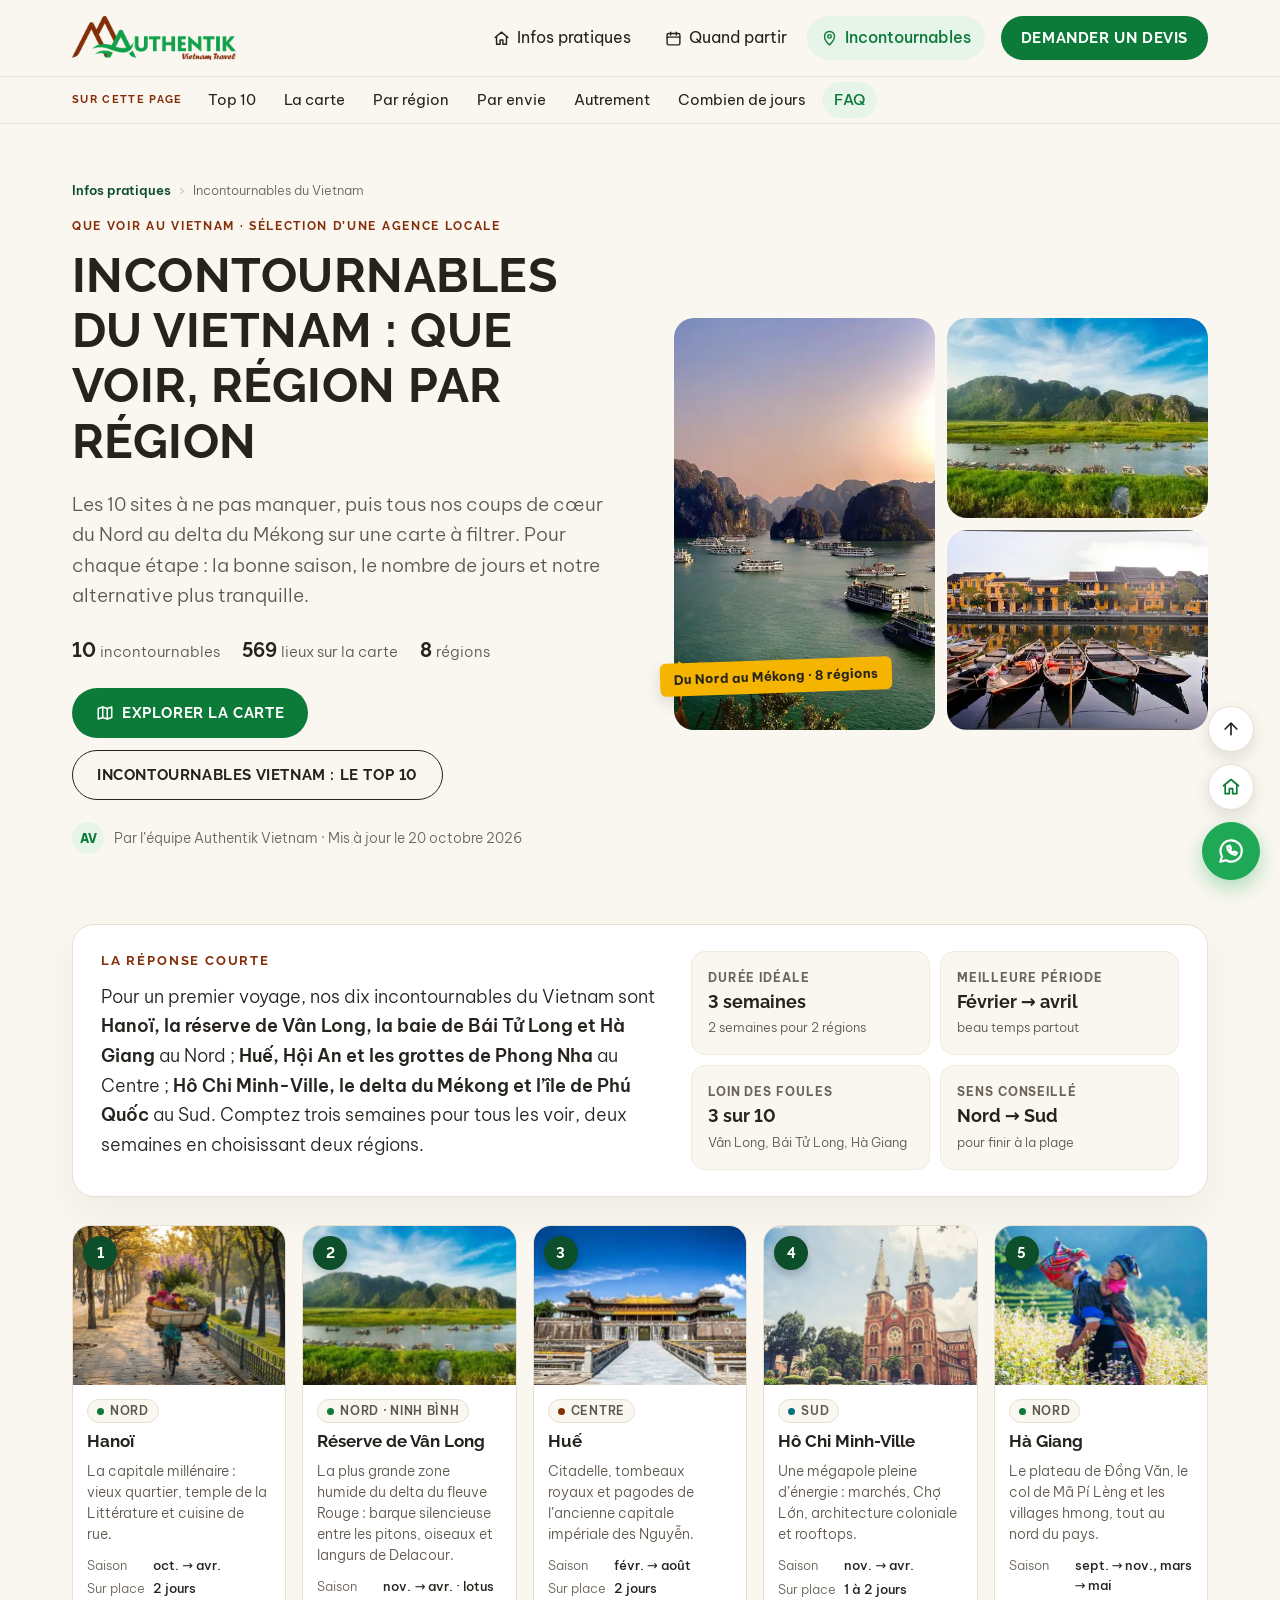
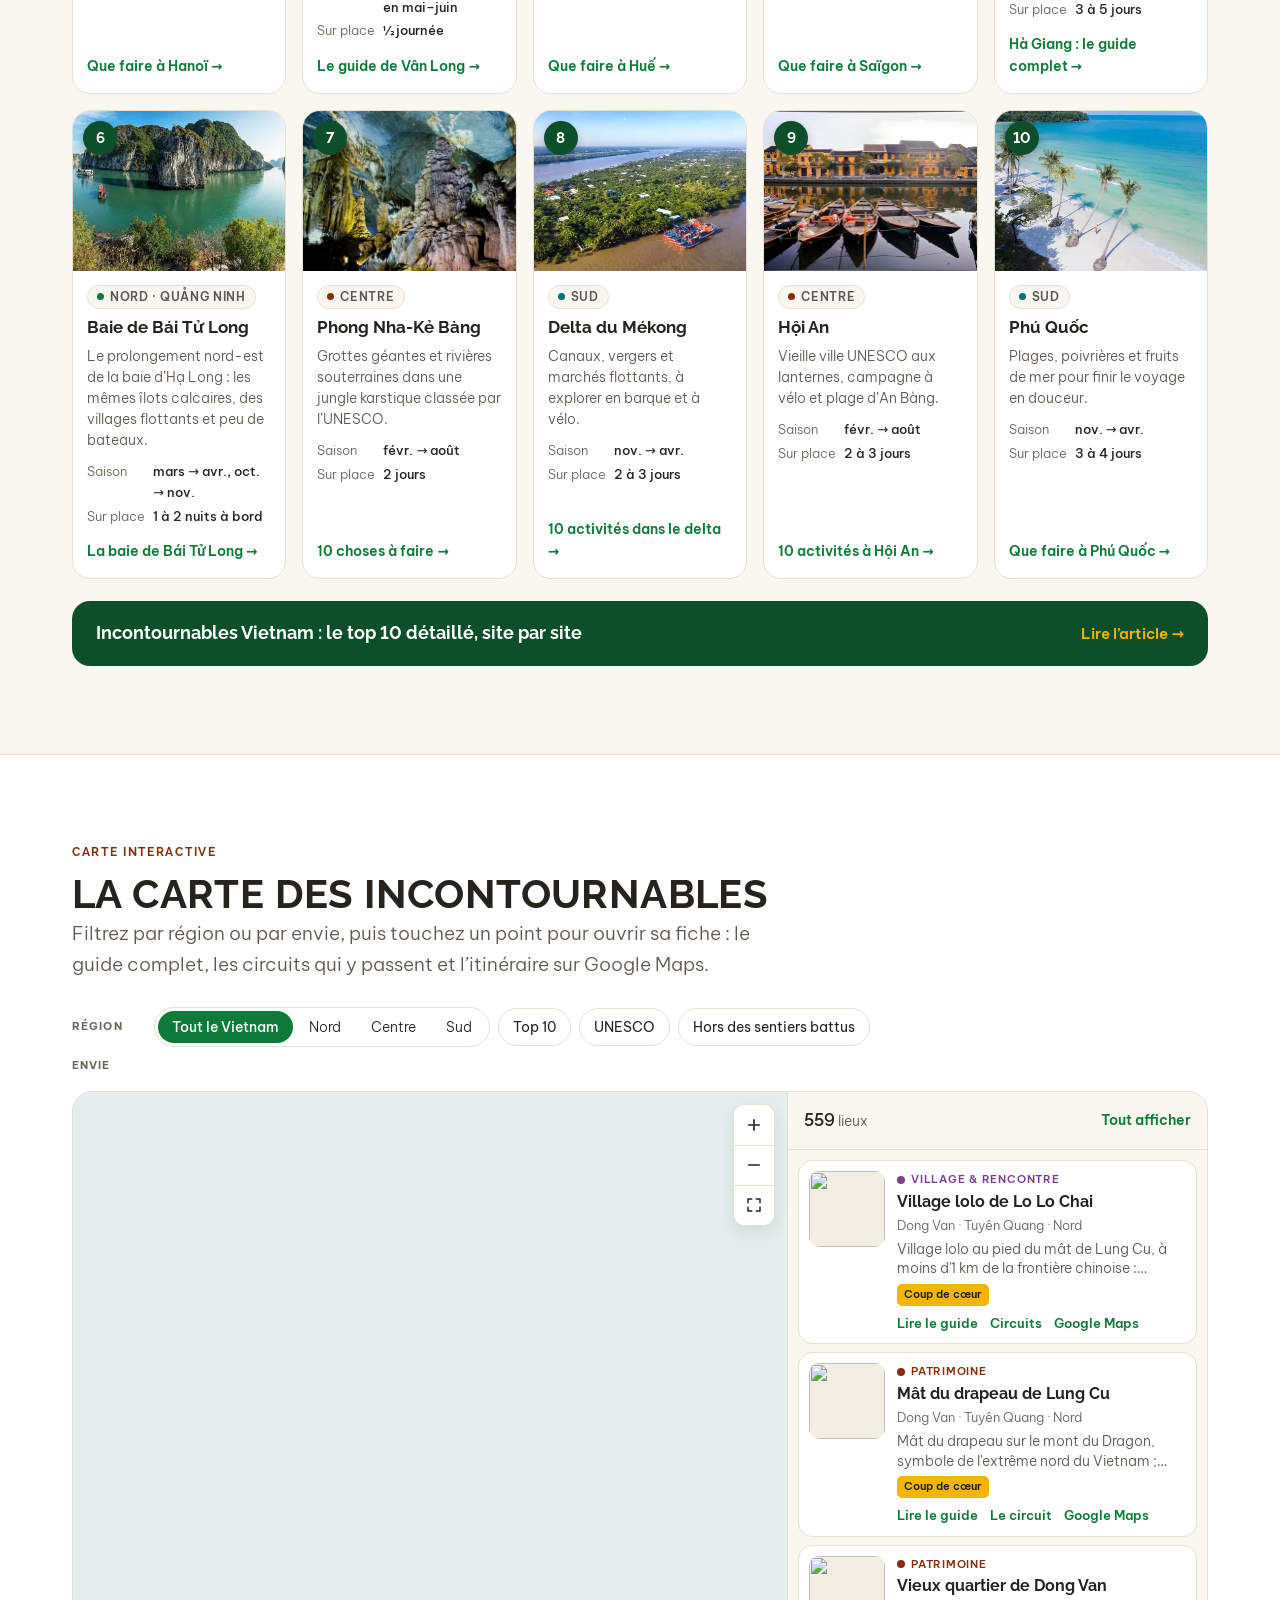
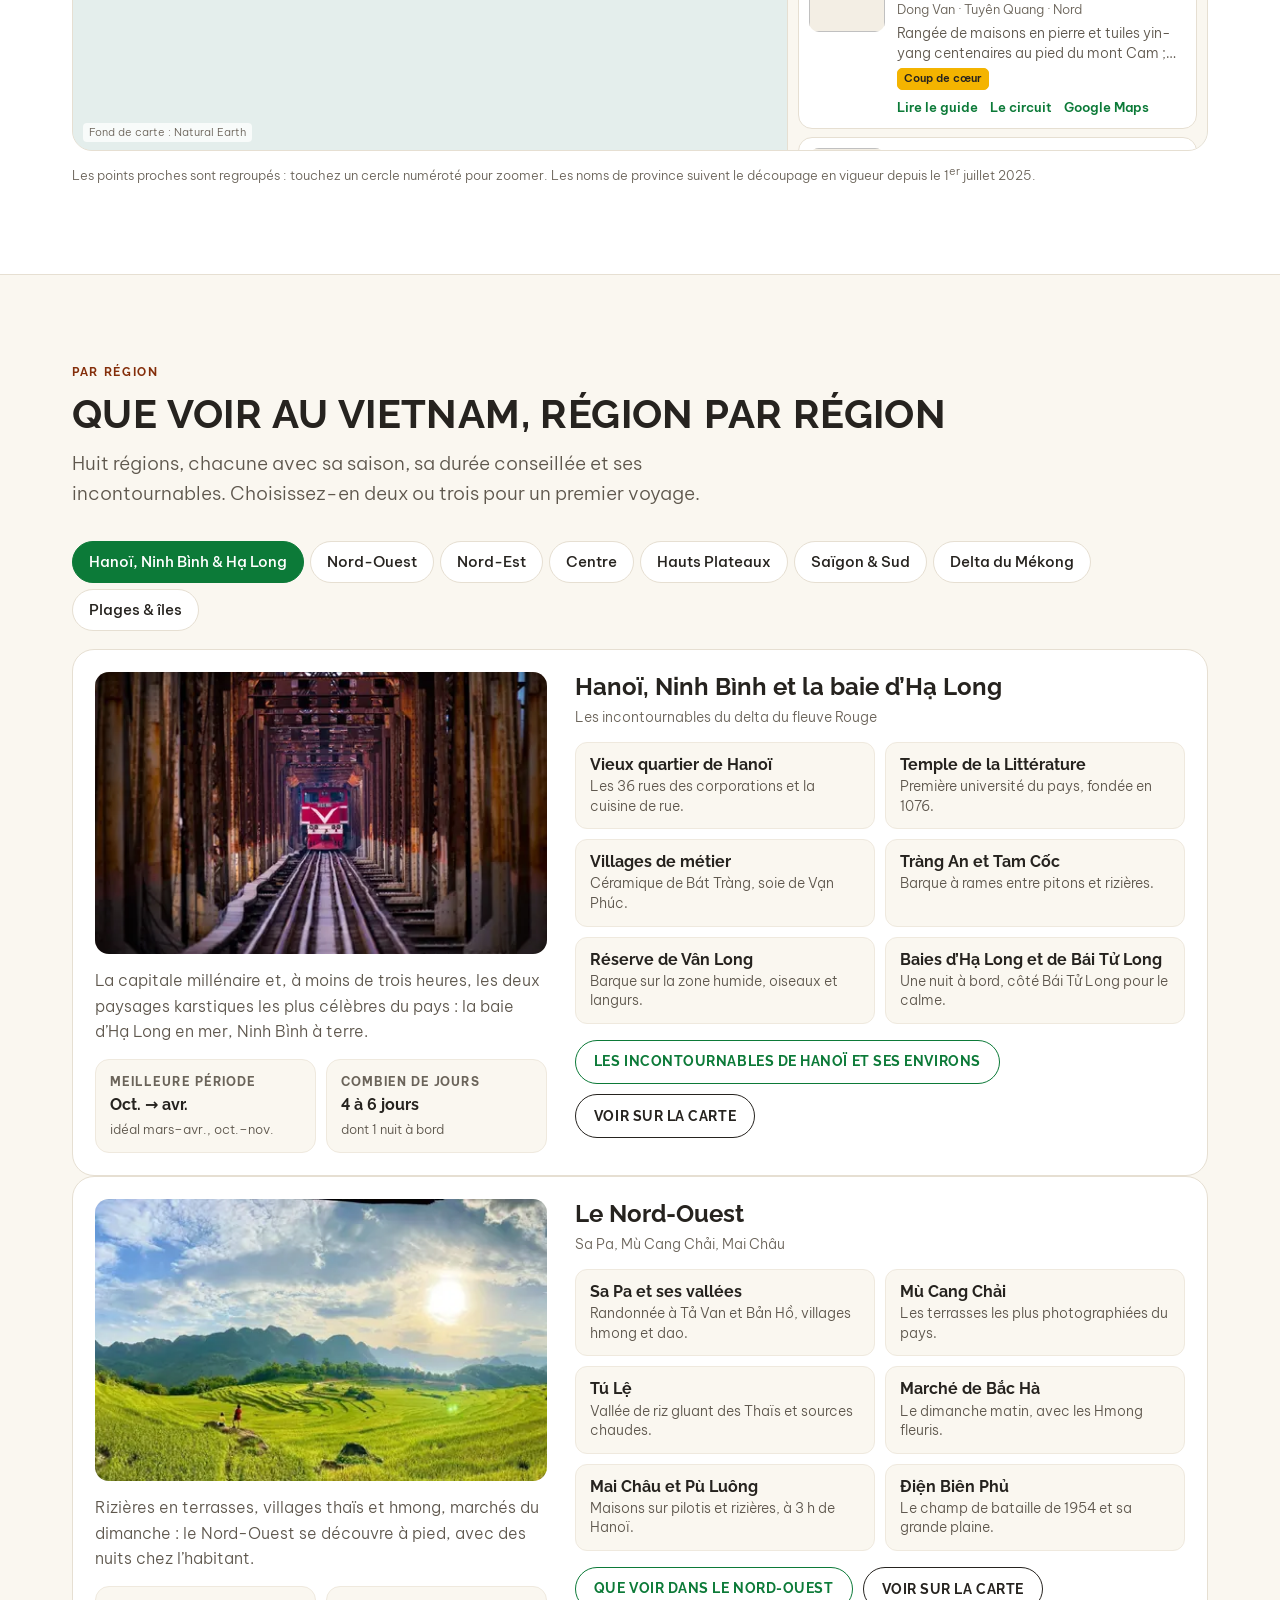
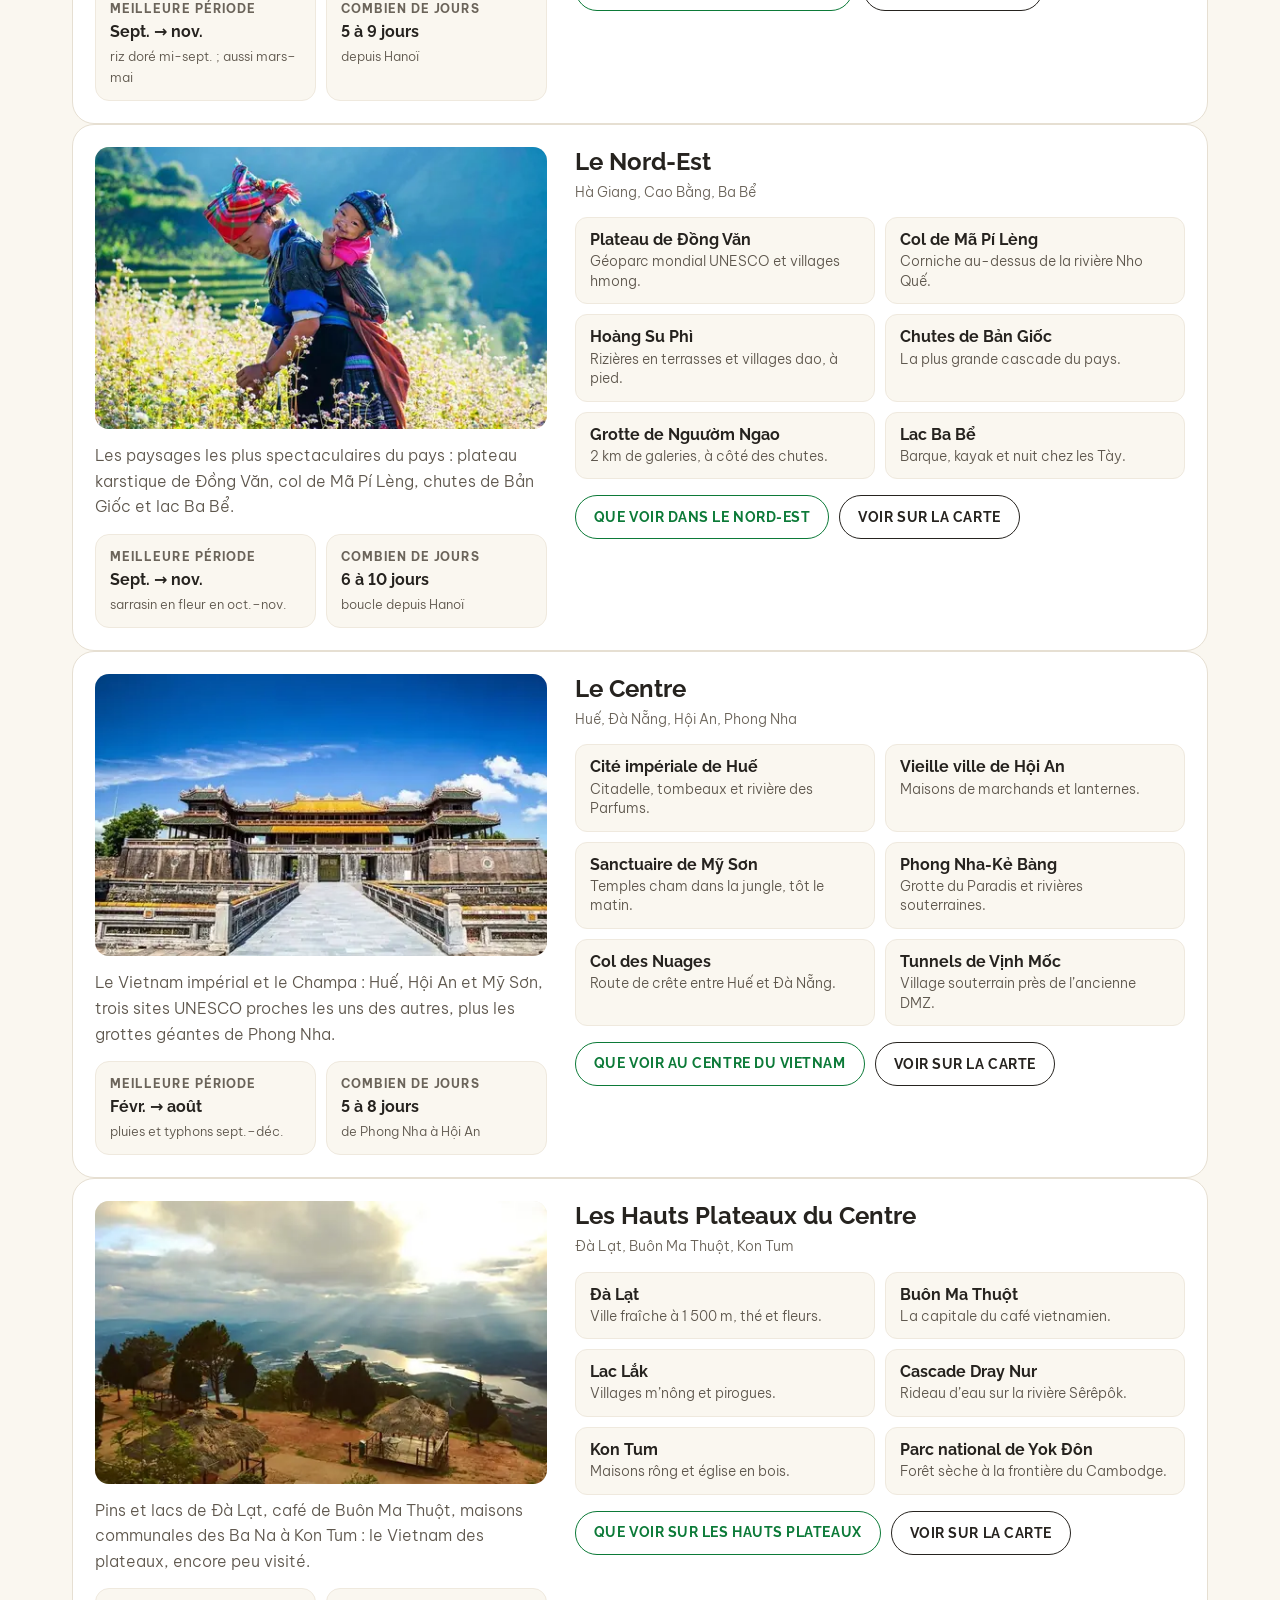
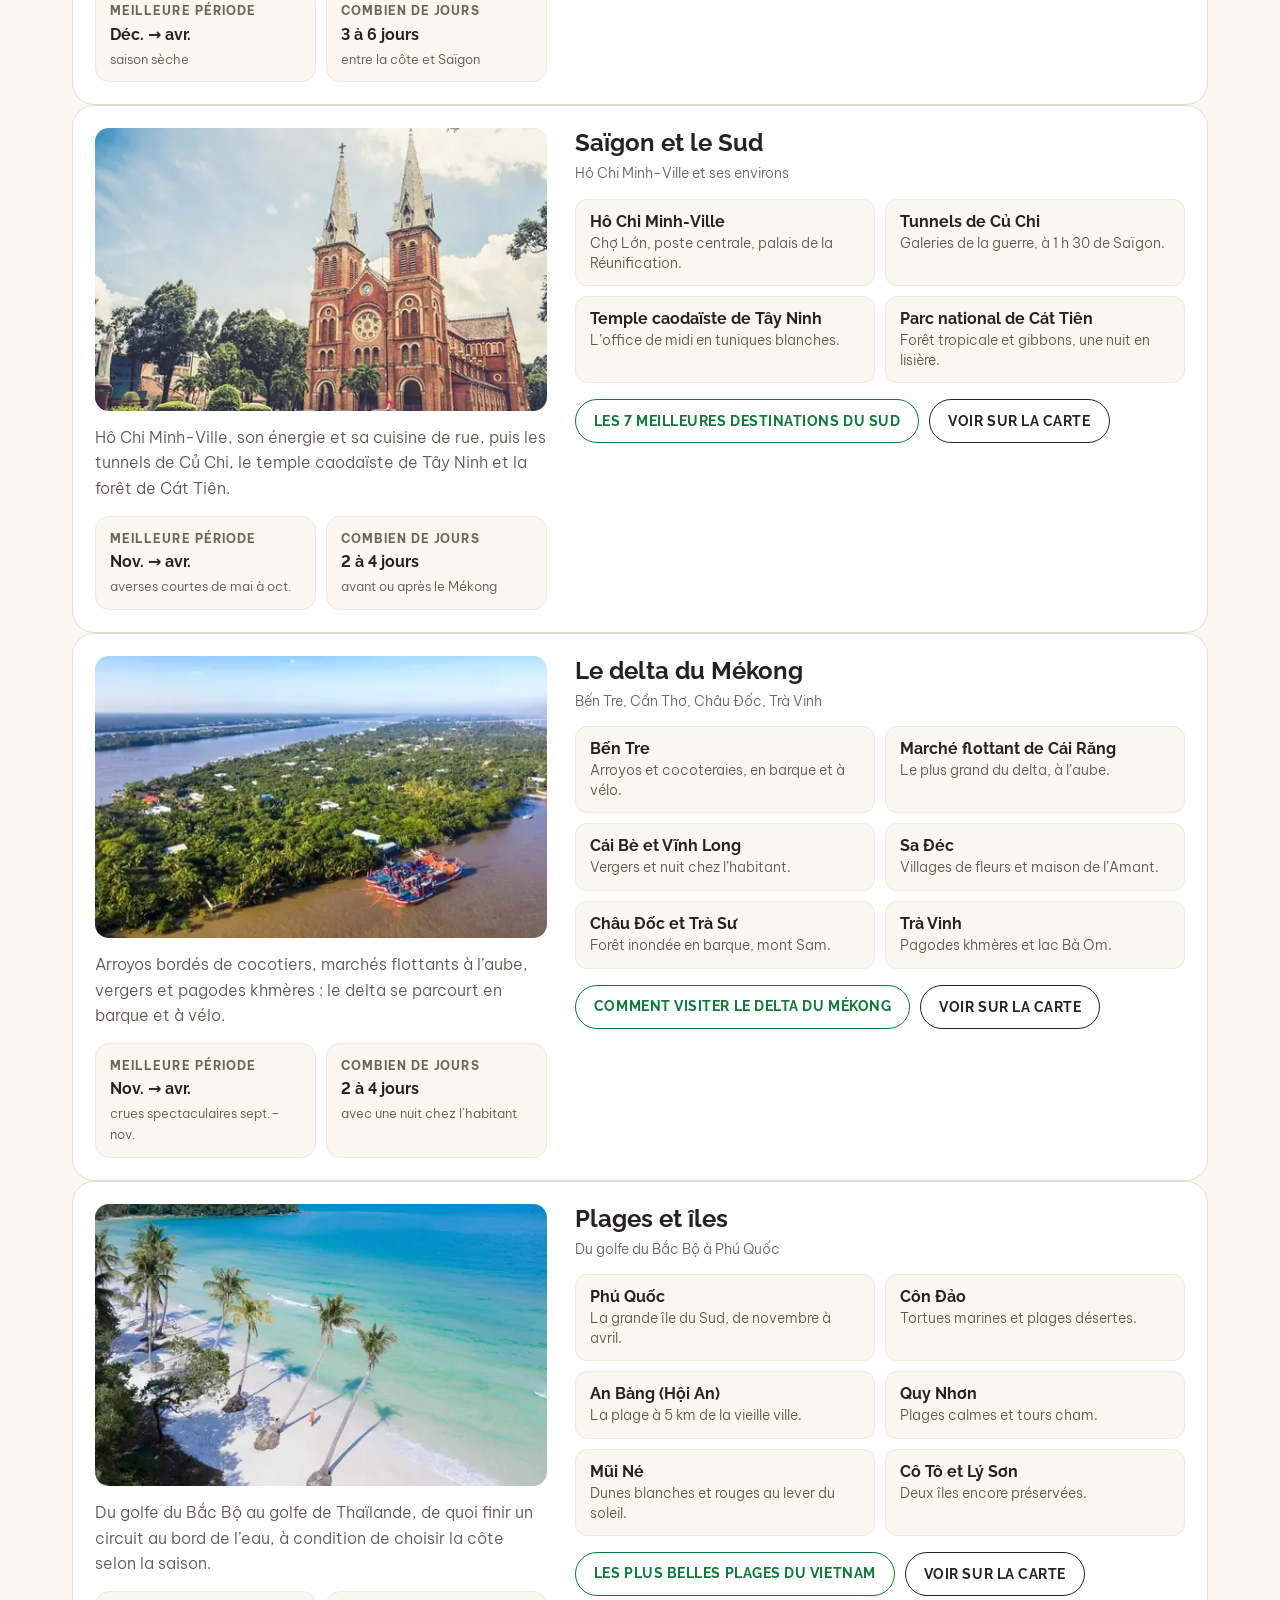
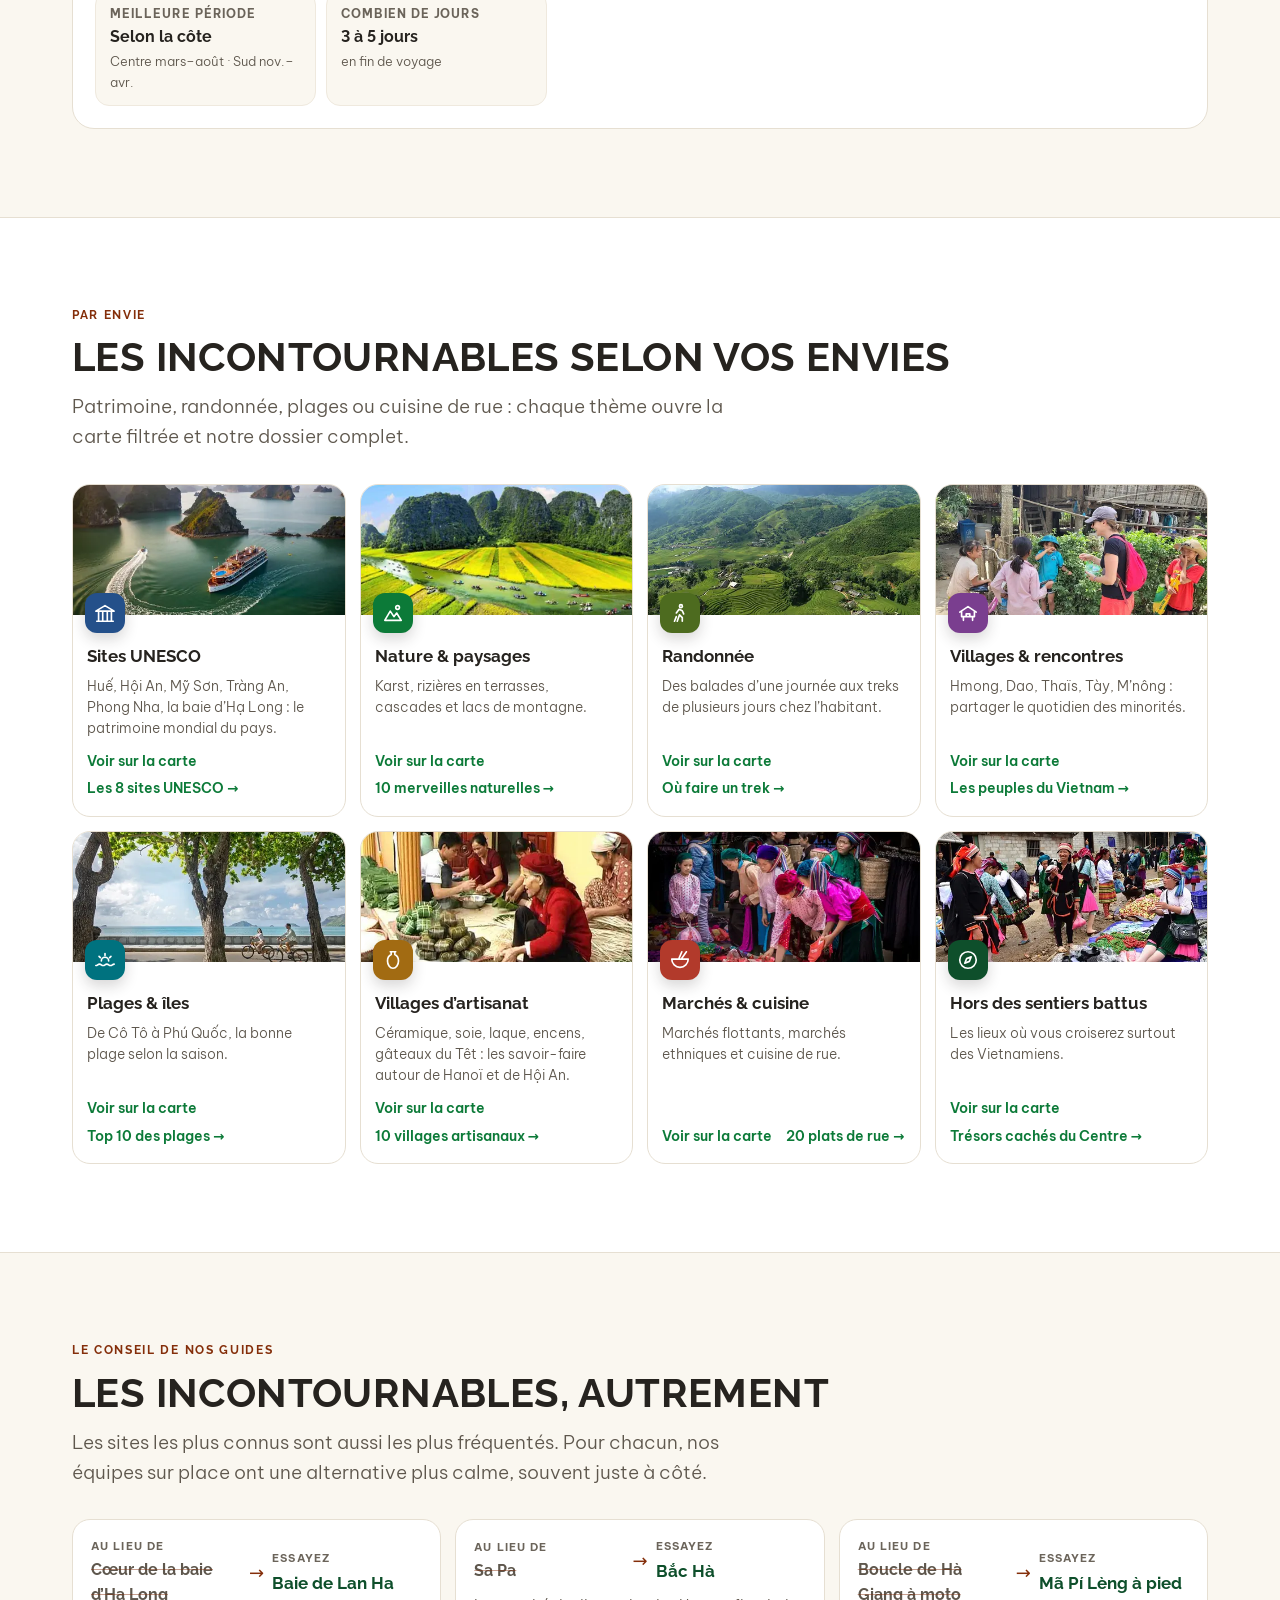
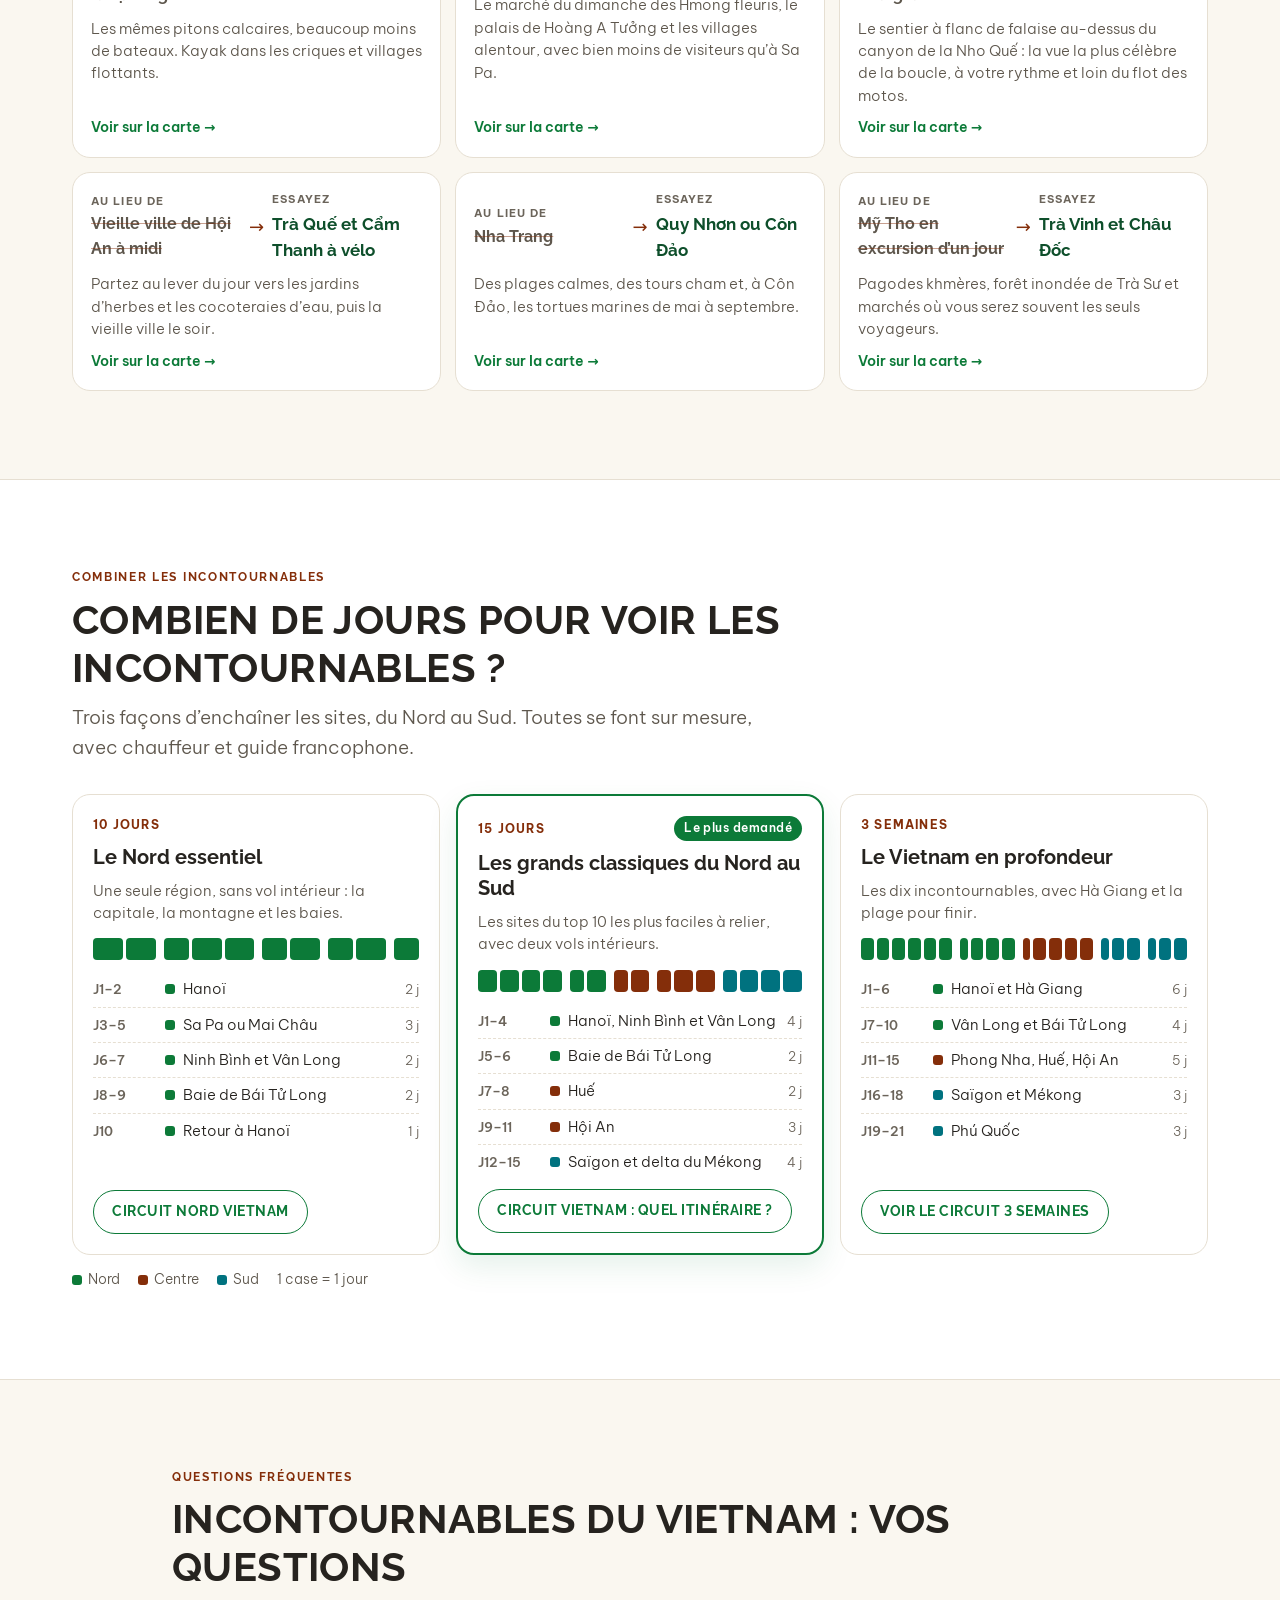
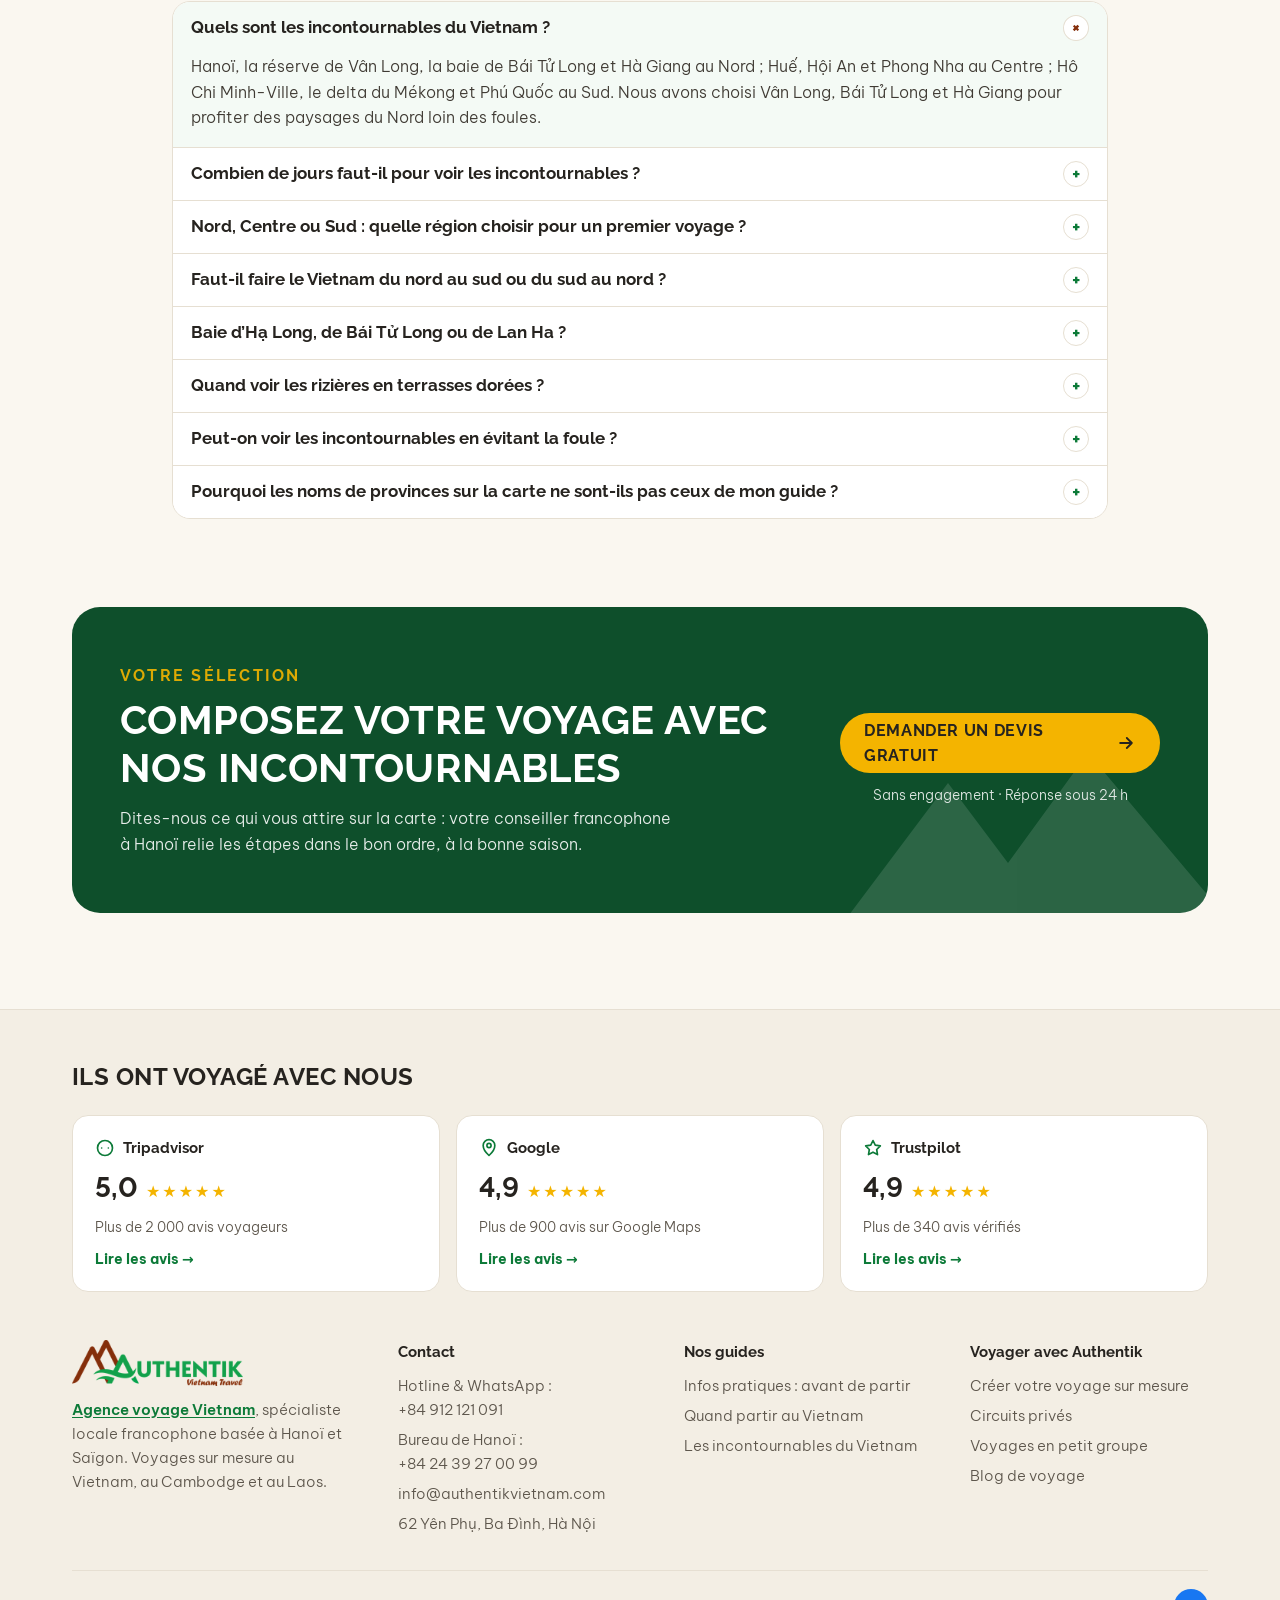
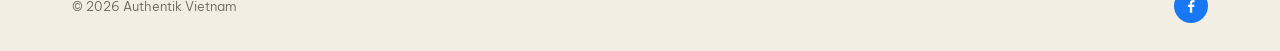
==== commit 5ea2eb23: "Carte incontournables : mise à jour automatique depuis le Google Sheet" ====
--- a/incontournables-vietnam/index.html
+++ b/incontournables-vietnam/index.html
@@ -376,7 +376,7 @@
       <p class="hero__intro">Les 10 sites à ne pas manquer, puis tous nos coups de cœur du Nord au delta du Mékong sur une carte à filtrer. Pour chaque étape&#160;: la bonne saison, le nombre de jours et notre alternative plus tranquille.</p>
       <ul class="hero__stats">
         <li><b>10</b>incontournables</li>
-        <li><b id="statCount">255</b>lieux sur la carte</li>
+        <li><b id="statCount">569</b>lieux sur la carte</li>
         <li><b>8</b>régions</li>
       </ul>
       <div class="hero__ctas">
@@ -507,20 +507,43 @@
         <span class="attrib">Fond de carte : Natural Earth</span>
       </div>
       <div class="panel">
-        <div class="panel__head"><span><b id="count">245</b> lieux</span><button class="panel__reset" type="button" id="reset">Tout afficher</button></div>
+        <div class="panel__head"><span><b id="count">559</b> lieux</span><button class="panel__reset" type="button" id="reset">Tout afficher</button></div>
         <ul class="plist" id="plist" aria-label="Lieux affichés sur la carte">
           <!-- LIEUX:DEBUT -->
+          <li><article class="pcard" data-id="tuyen-quang-lo-lo-chai-village" tabindex="0" style="--pc:var(--c-villages)"><div class="pcard__img"><img src="https://authentikvietnam.com/media/blog/450_230/700x466-thumb-authentik-lo-lo-chai.jpg" alt="" loading="lazy" decoding="async" width="76" height="76"></div><div class="pcard__body"><span class="pcard__cat"><i></i>Village &amp; rencontre</span><p class="pcard__t">Village lolo de Lo Lo Chai</p><span class="pcard__w">Dong Van · Tuyên Quang · Nord</span><p class="pcard__d">Village lolo au pied du mât de Lung Cu, à moins d'1 km de la frontière chinoise : maisons en pisé devenues homestays, broderie lolo et ruelles de pierre.</p><div class="pcard__tags"><span class="tag tag--t">Coup de cœur</span></div><div class="pcard__links"><a href="https://authentikvietnam.com/village-lolo-chai-dong-van-ha-giang" target="_blank" rel="noopener">Lire le guide</a><a href="https://authentikvietnam.com/circuit-vietnam" target="_blank" rel="noopener">Circuits</a><a href="https://www.google.com/maps/search/?api=1&amp;query=23.36418,105.31006" target="_blank" rel="noopener">Google Maps</a></div></div></article></li>
+          <li><article class="pcard" data-id="tuyen-quang-lung-cu-flag-tower" tabindex="0" style="--pc:var(--c-patrimoine)"><div class="pcard__img"><img src="https://authentikvietnam.com/media/blog/450_230/700x466-thumb-authentik-lung-cu.jpg" alt="" loading="lazy" decoding="async" width="76" height="76"></div><div class="pcard__body"><span class="pcard__cat"><i></i>Patrimoine</span><p class="pcard__t">Mât du drapeau de Lung Cu</p><span class="pcard__w">Dong Van · Tuyên Quang · Nord</span><p class="pcard__d">Mât du drapeau sur le mont du Dragon, symbole de l'extrême nord du Vietnam ; montée de plusieurs centaines de marches et vue sur les villages lolo et la frontière.</p><div class="pcard__tags"><span class="tag tag--t">Coup de cœur</span></div><div class="pcard__links"><a href="https://authentikvietnam.com/tour-du-drapeau-de-lung-cu-dong-van-ha-giang" target="_blank" rel="noopener">Lire le guide</a><a href="https://authentikvietnam.com/voyage-au-vietnam/aventure-du-nord-est" target="_blank" rel="noopener">Le circuit</a><a href="https://www.google.com/maps/search/?api=1&amp;query=23.36346,105.31633" target="_blank" rel="noopener">Google Maps</a></div></div></article></li>
+          <li><article class="pcard" data-id="tuyen-quang-dong-van-old-quarter" tabindex="0" style="--pc:var(--c-patrimoine)"><div class="pcard__img"><img src="https://authentikvietnam.com/media/blog/450_230/700x466-thumb-authentik-vieux-quartier-dong-van.jpg" alt="" loading="lazy" decoding="async" width="76" height="76"></div><div class="pcard__body"><span class="pcard__cat"><i></i>Patrimoine</span><p class="pcard__t">Vieux quartier de Dong Van</p><span class="pcard__w">Dong Van · Tuyên Quang · Nord</span><p class="pcard__d">Rangée de maisons en pierre et tuiles yin-yang centenaires au pied du mont Cam ; cafés, lanternes le soir et grand marché le dimanche matin.</p><div class="pcard__tags"><span class="tag tag--t">Coup de cœur</span></div><div class="pcard__links"><a href="https://authentikvietnam.com/vieux-quartier-dong-van-ha-giang" target="_blank" rel="noopener">Lire le guide</a><a href="https://authentikvietnam.com/voyage-au-vietnam/boucle-du-nord-est" target="_blank" rel="noopener">Le circuit</a><a href="https://www.google.com/maps/search/?api=1&amp;query=23.27967,105.36078" target="_blank" rel="noopener">Google Maps</a></div></div></article></li>
           <li><article class="pcard" data-id="tuyen-quang-ma-pi-leng-pass" tabindex="0" style="--pc:var(--c-nature)"><div class="pcard__img"><img src="https://authentikvietnam.com/media/blog/450_230/col-ma-pi-leng-ha-giang-vietnam-blog-voyage.jpg" alt="" loading="lazy" decoding="async" width="76" height="76"></div><div class="pcard__body"><span class="pcard__cat"><i></i>Nature</span><p class="pcard__t">Col de Ma Pi Leng</p><span class="pcard__w">Ha Giang · Tuyên Quang · Nord</span><p class="pcard__d">Col d'une vingtaine de kilomètres entre Dong Van et Meo Vac, taillé à flanc de falaise vers 1 500 m d'altitude, au-dessus du canyon de Tu San et de la rivière Nho Que.</p><div class="pcard__tags"><span class="tag tag--t">Coup de cœur</span></div><div class="pcard__links"><a href="https://authentikvietnam.com/col-de-ma-pi-leng-au-plateau-de-dong-van-ha-giang" target="_blank" rel="noopener">Lire le guide</a><a href="https://authentikvietnam.com/detail-du-circuit/vietnam-en-profondeur-grand-nord-au-mekong" target="_blank" rel="noopener">Le circuit</a><a href="https://www.google.com/maps/search/?api=1&amp;query=23.24196,105.39792" target="_blank" rel="noopener">Google Maps</a></div></div></article></li>
+          <li><article class="pcard" data-id="cao-bang-khuoi-ky-stone-village" tabindex="0" style="--pc:var(--c-villages)"><div class="pcard__img"><img src="https://authentikvietnam.com/media/blog/450_230/village-khuoi-ky-alentours-chutes-de-ban-gioc.jpg" alt="" loading="lazy" decoding="async" width="76" height="76"></div><div class="pcard__body"><span class="pcard__cat"><i></i>Village &amp; rencontre</span><p class="pcard__t">Village de pierre de Khuoi Ky</p><span class="pcard__w">Ban Gioc · Cao Bằng · Nord</span><p class="pcard__d">Village tay aux maisons sur pilotis en pierre, à environ 3 km de la cascade de Ban Gioc ; premier site de tourisme communautaire de la province.</p><div class="pcard__tags"><span class="tag tag--t">Coup de cœur</span><span class="tag tag--u">UNESCO</span></div><div class="pcard__links"><a href="https://authentikvietnam.com/village-khuoi-ky-aux-alentours-chutes-ban-gioc" target="_blank" rel="noopener">Lire le guide</a><a href="https://authentikvietnam.com/circuit-vietnam" target="_blank" rel="noopener">Circuits</a><a href="https://www.google.com/maps/search/?api=1&amp;query=22.85417,106.70119" target="_blank" rel="noopener">Google Maps</a></div></div></article></li>
           <li><article class="pcard" data-id="cao-bang-ban-gioc-waterfall" tabindex="0" style="--pc:var(--c-nature)"><div class="pcard__img"><img src="https://authentikvietnam.com/media/blog/450_230/chute-ban-gioc-vietnam.jpg" alt="" loading="lazy" decoding="async" width="76" height="76"></div><div class="pcard__body"><span class="pcard__cat"><i></i>Nature</span><p class="pcard__t">Chutes de Ban Gioc</p><span class="pcard__w">Cao Bang · Cao Bằng · Nord</span><p class="pcard__d">Sur la frontière sino-vietnamienne, la rivière Quay Son dévale en plusieurs paliers sur environ 300 m de large, l'une des plus vastes cascades d'Asie. Radeau en bambou au pied.</p><div class="pcard__tags"><span class="tag tag--t">Coup de cœur</span></div><div class="pcard__links"><a href="https://authentikvietnam.com/cascade-ban-gioc-la-plus-belle-vietnam" target="_blank" rel="noopener">Lire le guide</a><a href="https://authentikvietnam.com/detail-du-circuit/vietnam-en-profondeur-grand-nord-au-mekong" target="_blank" rel="noopener">Le circuit</a><a href="https://www.google.com/maps/search/?api=1&amp;query=22.8539,106.72329" target="_blank" rel="noopener">Google Maps</a></div></div></article></li>
           <li><article class="pcard" data-id="tuyen-quang-ha-thanh-village" tabindex="0" style="--pc:var(--c-villages)"><div class="pcard__img"><span class="ph-empty"><svg viewBox="0 0 24 24" fill="none" stroke="currentColor" stroke-width="1.6" stroke-linecap="round" stroke-linejoin="round" aria-hidden="true"><path d="M12 21s7-6.2 7-12a7 7 0 0 0-14 0c0 5.8 7 12 7 12z"/><circle cx="12" cy="9" r="2.5"/></svg></span></div><div class="pcard__body"><span class="pcard__cat"><i></i>Village &amp; rencontre</span><p class="pcard__t">Village de Ha Thanh</p><span class="pcard__w">Ha Giang · Tuyên Quang · Nord</span><p class="pcard__d">Village tày aux maisons sur pilotis, entre rizières et montagnes, à quelques kilomètres de la ville de Ha Giang. Homestays accueillants et jolie première balade à pied.</p><div class="pcard__tags"><span class="tag tag--t">Coup de cœur</span></div><div class="pcard__links"><a href="https://authentikvietnam.com/detail-du-circuit/vietnam-en-profondeur-grand-nord-au-mekong" target="_blank" rel="noopener">Le circuit</a><a href="https://www.google.com/maps/search/?api=1&amp;query=22.84385,104.9368" target="_blank" rel="noopener">Google Maps</a></div></div></article></li>
           <li><article class="pcard" data-id="tuyen-quang-tha-village" tabindex="0" style="--pc:var(--c-villages)"><div class="pcard__img"><img src="https://authentikvietnam.com/media/blog/450_230/700x466-thumb-authentik-thon-tha.jpg" alt="" loading="lazy" decoding="async" width="76" height="76"></div><div class="pcard__body"><span class="pcard__cat"><i></i>Village &amp; rencontre</span><p class="pcard__t">Village de Tha</p><span class="pcard__w">Ha Giang · Tuyên Quang · Nord</span><p class="pcard__d">L'un des meilleurs villages de l'ethnie Tày à Hà Giang</p><div class="pcard__tags"><span class="tag tag--t">Coup de cœur</span></div><div class="pcard__links"><a href="https://authentikvietnam.com/rencontre-des-tay-village-tha-a-ha-giang-vietnam" target="_blank" rel="noopener">Lire le guide</a><a href="https://authentikvietnam.com/circuit-vietnam" target="_blank" rel="noopener">Circuits</a><a href="https://www.google.com/maps/search/?api=1&amp;query=22.83422,104.94733" target="_blank" rel="noopener">Google Maps</a></div></div></article></li>
+          <li><article class="pcard" data-id="cao-bang-thang-hen-lakes" tabindex="0" style="--pc:var(--c-nature)"><div class="pcard__img"><img src="https://authentikvietnam.com/media/blog/450_230/lac-Thang-Hen.jpg" alt="" loading="lazy" decoding="async" width="76" height="76"></div><div class="pcard__body"><span class="pcard__cat"><i></i>Nature</span><p class="pcard__t">Lacs de Thang Hen</p><span class="pcard__w">Cao Bang · Cao Bằng · Nord</span><p class="pcard__d">Chapelet de lacs karstiques reliés par des rivières souterraines, à environ 1 000 m d'altitude.</p><div class="pcard__tags"><span class="tag tag--t">Coup de cœur</span><span class="tag tag--u">UNESCO</span></div><div class="pcard__links"><a href="https://authentikvietnam.com/thang-hen-lac-cao-bang" target="_blank" rel="noopener">Lire le guide</a><a href="https://authentikvietnam.com/circuit-vietnam" target="_blank" rel="noopener">Circuits</a><a href="https://www.google.com/maps/search/?api=1&amp;query=22.75815,106.29481" target="_blank" rel="noopener">Google Maps</a></div></div></article></li>
+          <li><article class="pcard" data-id="tuyen-quang-hoang-su-phi-rice-terraces" tabindex="0" style="--pc:var(--c-nature)"><div class="pcard__img"><img src="https://authentikvietnam.com/media/blog/450_230/700x466-thumb-authentik-riziere-hoang-su-phi.jpg" alt="" loading="lazy" decoding="async" width="76" height="76"></div><div class="pcard__body"><span class="pcard__cat"><i></i>Nature</span><p class="pcard__t">Rizières en terrasses de Hoang Su Phi</p><span class="pcard__w">Hoang Su Phi · Tuyên Quang · Nord</span><p class="pcard__d">Terrasses rizicoles classées site national (675 ha sur 11 communes) ; plus belles en mai-juin (eau) et sept.-oct. (riz mûr, festival des terrasses).</p><div class="pcard__tags"><span class="tag tag--t">Coup de cœur</span></div><div class="pcard__links"><a href="https://authentikvietnam.com/rizieres-en-terrasse-patrimoine-de-ha-giang-vietnam" target="_blank" rel="noopener">Lire le guide</a><a href="https://authentikvietnam.com/circuit-vietnam" target="_blank" rel="noopener">Circuits</a><a href="https://www.google.com/maps/search/?api=1&amp;query=22.69941,104.65564" target="_blank" rel="noopener">Google Maps</a></div></div></article></li>
+          <li><article class="pcard" data-id="cao-bang-phia-oac-phia-den-national-park" tabindex="0" style="--pc:var(--c-nature)"><div class="pcard__img"><span class="ph-empty"><svg viewBox="0 0 24 24" fill="none" stroke="currentColor" stroke-width="1.6" stroke-linecap="round" stroke-linejoin="round" aria-hidden="true"><path d="M12 21s7-6.2 7-12a7 7 0 0 0-14 0c0 5.8 7 12 7 12z"/><circle cx="12" cy="9" r="2.5"/></svg></span></div><div class="pcard__body"><span class="pcard__cat"><i></i>Nature</span><p class="pcard__t">Parc national de Phia Oac - Phia Den</p><span class="pcard__w">Cao Bang · Cao Bằng · Nord</span><p class="pcard__d">Massif forestier d'altitude au climat frais, mer de nuages et parfois givre en hiver ; ancien domaine de villégiature français.</p><div class="pcard__tags"><span class="tag tag--t">Coup de cœur</span></div><div class="pcard__links"><a href="https://authentikvietnam.com/circuit-vietnam" target="_blank" rel="noopener">Circuits</a><a href="https://www.google.com/maps/search/?api=1&amp;query=22.58333,105.88333" target="_blank" rel="noopener">Google Maps</a></div></div></article></li>
+          <li><article class="pcard" data-id="thai-nguyen-ao-tien-fairy-pond" tabindex="0" style="--pc:var(--c-nature)"><div class="pcard__img"><img src="https://authentikvietnam.com/media/blog/450_230/lac-ba-be-3-jours-guide.jpg" alt="" loading="lazy" decoding="async" width="76" height="76"></div><div class="pcard__body"><span class="pcard__cat"><i></i>Nature</span><p class="pcard__t">Étang des Fées (Ao Tien)</p><span class="pcard__w">Ba Be · Thái Nguyên · Nord</span><p class="pcard__d">Petit lac d'environ 3 ha niché dans la forêt, à une centaine de mètres du lac Ba Be auquel il est relié par des sources souterraines ; légende des fées.</p><div class="pcard__tags"><span class="tag tag--t">Coup de cœur</span></div><div class="pcard__links"><a href="https://authentikvietnam.com/3-jours-escapade-lac-ba-be-vietnam" target="_blank" rel="noopener">Lire le guide</a><a href="https://authentikvietnam.com/voyage-au-vietnam/boucle-du-nord-est" target="_blank" rel="noopener">Le circuit</a><a href="https://www.google.com/maps/search/?api=1&amp;query=22.44791,105.61744" target="_blank" rel="noopener">Google Maps</a></div></div></article></li>
           <li><article class="pcard" data-id="thai-nguyen-ba-be-lake" tabindex="0" style="--pc:var(--c-nature)"><div class="pcard__img"><img src="https://authentikvietnam.com/media/blog/450_230/lac-ba-be-vietnam.jpg" alt="" loading="lazy" decoding="async" width="76" height="76"></div><div class="pcard__body"><span class="pcard__cat"><i></i>Nature</span><p class="pcard__t">Lac Ba Be</p><span class="pcard__w">Ba Be · Thái Nguyên · Nord</span><p class="pcard__d">Plus grand lac naturel du Vietnam, à 145 m d'altitude dans le parc national de Ba Be : trois bras d'eau entre falaises calcaires et forêts, en bateau ou en kayak.</p><div class="pcard__tags"><span class="tag tag--t">Coup de cœur</span></div><div class="pcard__links"><a href="https://authentikvietnam.com/lac-ba-be-vietnam-nord" target="_blank" rel="noopener">Lire le guide</a><a href="https://authentikvietnam.com/detail-du-circuit/vietnam-en-profondeur-grand-nord-au-mekong" target="_blank" rel="noopener">Le circuit</a><a href="https://www.google.com/maps/search/?api=1&amp;query=22.41897,105.61523" target="_blank" rel="noopener">Google Maps</a></div></div></article></li>
+          <li><article class="pcard" data-id="thai-nguyen-ba-be-national-park" tabindex="0" style="--pc:var(--c-nature)"><div class="pcard__img"><img src="https://authentikvietnam.com/media/blog/450_230/lac-ba-be-3-jours-guide.jpg" alt="" loading="lazy" decoding="async" width="76" height="76"></div><div class="pcard__body"><span class="pcard__cat"><i></i>Nature</span><p class="pcard__t">Parc national de Ba Be</p><span class="pcard__w">Ba Be · Thái Nguyên · Nord</span><p class="pcard__d">Parc national de 10 048 ha créé en 1992 autour du lac, site Ramsar et parc du patrimoine de l'ASEAN : forêts calcaires, grottes, cascades et randonnées.</p><div class="pcard__tags"><span class="tag tag--t">Coup de cœur</span></div><div class="pcard__links"><a href="https://authentikvietnam.com/3-jours-escapade-lac-ba-be-vietnam" target="_blank" rel="noopener">Lire le guide</a><a href="https://authentikvietnam.com/voyage-au-vietnam/boucle-du-nord-est" target="_blank" rel="noopener">Le circuit</a><a href="https://www.google.com/maps/search/?api=1&amp;query=22.41578,105.6079" target="_blank" rel="noopener">Google Maps</a></div></div></article></li>
+          <li><article class="pcard" data-id="thai-nguyen-coc-toc-village" tabindex="0" style="--pc:var(--c-villages)"><div class="pcard__img"><img src="https://authentikvietnam.com/media/blog/450_230/lac-ba-be-3-jours-guide.jpg" alt="" loading="lazy" decoding="async" width="76" height="76"></div><div class="pcard__body"><span class="pcard__cat"><i></i>Village &amp; rencontre</span><p class="pcard__t">Village de Coc Toc</p><span class="pcard__w">Ba Be · Thái Nguyên · Nord</span><p class="pcard__d">Village du bord du lac Ba Be où une dizaine de homestays s'alignent sur la route d'accès ; point de départ de randonnées et de balades en bateau.</p><div class="pcard__tags"><span class="tag tag--t">Coup de cœur</span></div><div class="pcard__links"><a href="https://authentikvietnam.com/3-jours-escapade-lac-ba-be-vietnam" target="_blank" rel="noopener">Lire le guide</a><a href="https://authentikvietnam.com/circuit-vietnam" target="_blank" rel="noopener">Circuits</a><a href="https://www.google.com/maps/search/?api=1&amp;query=22.40318,105.60344" target="_blank" rel="noopener">Google Maps</a></div></div></article></li>
+          <li><article class="pcard" data-id="lai-chau-o-quy-ho-pass-heavens-gate" tabindex="0" style="--pc:var(--c-nature)"><div class="pcard__img"><img src="https://authentikvietnam.com/media/blog/450_230/col-nord-vietnam.jpg" alt="" loading="lazy" decoding="async" width="76" height="76"></div><div class="pcard__body"><span class="pcard__cat"><i></i>Nature</span><p class="pcard__t">Col d'O Quy Ho (Porte du Ciel)</p><span class="pcard__w">Lai Chau · Lai Châu · Nord</span><p class="pcard__d">Plus long col du Nord-Ouest (près de 50 km) franchissant la chaîne Hoang Lien vers 2 000 m entre Lai Chau et Sa Pa ; vues sur le Fansipan et mers de nuages.</p><div class="pcard__tags"><span class="tag tag--t">Coup de cœur</span></div><div class="pcard__links"><a href="https://authentikvietnam.com/les-10-cols-de-montagne" target="_blank" rel="noopener">Lire le guide</a><a href="https://authentikvietnam.com/circuit-vietnam" target="_blank" rel="noopener">Circuits</a><a href="https://www.google.com/maps/search/?api=1&amp;query=22.37238,103.75714" target="_blank" rel="noopener">Google Maps</a></div></div></article></li>
+          <li><article class="pcard" data-id="lai-chau-si-thau-chai-dao-village" tabindex="0" style="--pc:var(--c-villages)"><div class="pcard__img"><span class="ph-empty"><svg viewBox="0 0 24 24" fill="none" stroke="currentColor" stroke-width="1.6" stroke-linecap="round" stroke-linejoin="round" aria-hidden="true"><path d="M12 21s7-6.2 7-12a7 7 0 0 0-14 0c0 5.8 7 12 7 12z"/><circle cx="12" cy="9" r="2.5"/></svg></span></div><div class="pcard__body"><span class="pcard__cat"><i></i>Village &amp; rencontre</span><p class="pcard__t">Village dao de Si Thau Chai</p><span class="pcard__w">Lai Chau · Lai Châu · Nord</span><p class="pcard__d">Village dao vers 1 400–1 500 m au-dessus de Tam Duong : sentiers pavés, homestays, broderie, bains aux plantes et site de parapente face aux rizières.</p><div class="pcard__tags"><span class="tag tag--t">Coup de cœur</span></div><div class="pcard__links"><a href="https://authentikvietnam.com/circuit-vietnam" target="_blank" rel="noopener">Circuits</a><a href="https://www.google.com/maps/search/?api=1&amp;query=22.36163,103.60168" target="_blank" rel="noopener">Google Maps</a></div></div></article></li>
+          <li><article class="pcard" data-id="thai-nguyen-hua-ma-cave" tabindex="0" style="--pc:var(--c-nature)"><div class="pcard__img"><img src="https://authentikvietnam.com/media/blog/450_230/que-faire-lac-ba-be-en-2-ou-3-jours-blog.jpg" alt="" loading="lazy" decoding="async" width="76" height="76"></div><div class="pcard__body"><span class="pcard__cat"><i></i>Nature</span><p class="pcard__t">Grotte de Hua Ma</p><span class="pcard__w">Ba Be · Thái Nguyên · Nord</span><p class="pcard__d">Grotte « tête de cheval » en tay, longue de plus de 700 m avec une voûte dépassant 50 m et de riches concrétions ; plus de 300 marches pour y accéder.</p><div class="pcard__tags"><span class="tag tag--t">Coup de cœur</span></div><div class="pcard__links"><a href="https://authentikvietnam.com/que-faire-lac-ba-be-en-2-ou-3-jours-blog" target="_blank" rel="noopener">Lire le guide</a><a href="https://authentikvietnam.com/voyage-au-vietnam/boucle-du-nord-est" target="_blank" rel="noopener">Le circuit</a><a href="https://www.google.com/maps/search/?api=1&amp;query=22.35264,105.67801" target="_blank" rel="noopener">Google Maps</a></div></div></article></li>
+          <li><article class="pcard" data-id="lang-son-ky-lua-market-night-market" tabindex="0" style="--pc:var(--c-marches)"><div class="pcard__img"><span class="ph-empty"><svg viewBox="0 0 24 24" fill="none" stroke="currentColor" stroke-width="1.6" stroke-linecap="round" stroke-linejoin="round" aria-hidden="true"><path d="M12 21s7-6.2 7-12a7 7 0 0 0-14 0c0 5.8 7 12 7 12z"/><circle cx="12" cy="9" r="2.5"/></svg></span></div><div class="pcard__body"><span class="pcard__cat"><i></i>Marché</span><p class="pcard__t">Marché de Ky Lua et marché de nuit</p><span class="pcard__w">Lang Son · Lạng Sơn · Nord</span><p class="pcard__d">Marché historique de Lang Son, cité dans le dicton « Dong Dang co pho Ky Lua » : produits frontaliers et spécialités, marché de nuit animé le soir.</p><div class="pcard__tags"><span class="tag tag--t">Coup de cœur</span></div><div class="pcard__links"><a href="https://authentikvietnam.com/circuit-vietnam" target="_blank" rel="noopener">Circuits</a><a href="https://www.google.com/maps/search/?api=1&amp;query=21.86633,106.76812" target="_blank" rel="noopener">Google Maps</a></div></div></article></li>
+          <li><article class="pcard" data-id="lang-son-to-thi-rock" tabindex="0" style="--pc:var(--c-patrimoine)"><div class="pcard__img"><span class="ph-empty"><svg viewBox="0 0 24 24" fill="none" stroke="currentColor" stroke-width="1.6" stroke-linecap="round" stroke-linejoin="round" aria-hidden="true"><path d="M12 21s7-6.2 7-12a7 7 0 0 0-14 0c0 5.8 7 12 7 12z"/><circle cx="12" cy="9" r="2.5"/></svg></span></div><div class="pcard__body"><span class="pcard__cat"><i></i>Patrimoine</span><p class="pcard__t">Rocher de To Thi</p><span class="pcard__w">Lang Son · Lạng Sơn · Nord</span><p class="pcard__d">Rocher à silhouette de femme portant son enfant, héroïne de la légende de l'épouse attendant son mari ; restauré après son effondrement en 1991.</p><div class="pcard__tags"><span class="tag tag--t">Coup de cœur</span></div><div class="pcard__links"><a href="https://authentikvietnam.com/voyage-au-vietnam/grande-aventure-du-tonkin" target="_blank" rel="noopener">Le circuit</a><a href="https://www.google.com/maps/search/?api=1&amp;query=21.85646,106.74844" target="_blank" rel="noopener">Google Maps</a></div></div></article></li>
+          <li><article class="pcard" data-id="lang-son-tam-thanh-cave-pagoda" tabindex="0" style="--pc:var(--c-temples)"><div class="pcard__img"><span class="ph-empty"><svg viewBox="0 0 24 24" fill="none" stroke="currentColor" stroke-width="1.6" stroke-linecap="round" stroke-linejoin="round" aria-hidden="true"><path d="M12 21s7-6.2 7-12a7 7 0 0 0-14 0c0 5.8 7 12 7 12z"/><circle cx="12" cy="9" r="2.5"/></svg></span></div><div class="pcard__body"><span class="pcard__cat"><i></i>Temple &amp; pagode</span><p class="pcard__t">Grotte et pagode de Tam Thanh</p><span class="pcard__w">Lang Son · Lạng Sơn · Nord</span><p class="pcard__d">Grotte-pagode emblématique de Lang Son, avec un Bouddha Amitabha sculpté dans la paroi ; point de départ du circuit n°4 du géoparc mondial UNESCO.</p><div class="pcard__tags"><span class="tag tag--t">Coup de cœur</span><span class="tag tag--u">UNESCO</span></div><div class="pcard__links"><a href="https://authentikvietnam.com/voyage-au-vietnam/grande-aventure-du-tonkin" target="_blank" rel="noopener">Le circuit</a><a href="https://www.google.com/maps/search/?api=1&amp;query=21.85557,106.7468" target="_blank" rel="noopener">Google Maps</a></div></div></article></li>
+          <li><article class="pcard" data-id="dien-bien-pha-din-pass" tabindex="0" style="--pc:var(--c-nature)"><div class="pcard__img"><img src="https://authentikvietnam.com/media/blog/450_230/col-nord-vietnam.jpg" alt="" loading="lazy" decoding="async" width="76" height="76"></div><div class="pcard__body"><span class="pcard__cat"><i></i>Nature</span><p class="pcard__t">Col de Pha Din</p><span class="pcard__w">Tuan Giao · Điện Biên · Nord</span><p class="pcard__d">L'un des « quatre grands cols » du Nord-Ouest : 32 km de lacets sur la RN6 culminant à 1 648 m, à la limite de Son La ; aire de repos et panoramas.</p><div class="pcard__tags"><span class="tag tag--t">Coup de cœur</span></div><div class="pcard__links"><a href="https://authentikvietnam.com/les-10-cols-de-montagne" target="_blank" rel="noopener">Lire le guide</a><a href="https://authentikvietnam.com/circuit-vietnam" target="_blank" rel="noopener">Circuits</a><a href="https://www.google.com/maps/search/?api=1&amp;query=21.56535,103.47829" target="_blank" rel="noopener">Google Maps</a></div></div></article></li>
+          <li><article class="pcard" data-id="dien-bien-dien-bien-phu-campaign-headquarters-muong-phang" tabindex="0" style="--pc:var(--c-patrimoine)"><div class="pcard__img"><img src="https://authentikvietnam.com/media/blog/450_230/poste-commandement-Muong-Phang.jpg" alt="" loading="lazy" decoding="async" width="76" height="76"></div><div class="pcard__body"><span class="pcard__cat"><i></i>Patrimoine</span><p class="pcard__t">PC du général Giap à Muong Phang</p><span class="pcard__w">Dien Bien Phu · Điện Biên · Nord</span><p class="pcard__d">En forêt primaire au pied du mont Pu Don, à ~30 km de la ville, le QG de Giap (31/1–15/5/1954) : abris, tunnel, salle de réunion, sentiers.</p><div class="pcard__tags"><span class="tag tag--t">Coup de cœur</span><span class="tag tag--o">Hors des sentiers battus</span></div><div class="pcard__links"><a href="https://authentikvietnam.com/poste-commandement-general-giap-muong-phang-dien-bien-phu" target="_blank" rel="noopener">Lire le guide</a><a href="https://authentikvietnam.com/circuit-vietnam" target="_blank" rel="noopener">Circuits</a><a href="https://www.google.com/maps/search/?api=1&amp;query=21.44872,103.13496" target="_blank" rel="noopener">Google Maps</a></div></div></article></li>
+          <li><article class="pcard" data-id="dien-bien-de-castries-command-bunker" tabindex="0" style="--pc:var(--c-patrimoine)"><div class="pcard__img"><img src="https://authentikvietnam.com/media/blog/450_230/poste-commandement-de-Castries.jpg" alt="" loading="lazy" decoding="async" width="76" height="76"></div><div class="pcard__body"><span class="pcard__cat"><i></i>Patrimoine</span><p class="pcard__t">PC du colonel de Castries</p><span class="pcard__w">Dien Bien Phu · Điện Biên · Nord</span><p class="pcard__d">Bunker de commandement du camp retranché (20 x 8 m, quatre pièces) où de Castries et son état-major furent capturés le 7 mai 1954.</p><div class="pcard__tags"><span class="tag tag--t">Coup de cœur</span></div><div class="pcard__links"><a href="https://authentikvietnam.com/dien-bien-phu-poste-commandement-castries" target="_blank" rel="noopener">Lire le guide</a><a href="https://authentikvietnam.com/circuit-vietnam" target="_blank" rel="noopener">Circuits</a><a href="https://www.google.com/maps/search/?api=1&amp;query=21.38611,103.00987" target="_blank" rel="noopener">Google Maps</a></div></div></article></li>
+          <li><article class="pcard" data-id="dien-bien-hill-a1-eliane-2" tabindex="0" style="--pc:var(--c-patrimoine)"><div class="pcard__img"><img src="https://authentikvietnam.com/media/blog/450_230/colline-A1-Dien-Bien-Phu.jpg" alt="" loading="lazy" decoding="async" width="76" height="76"></div><div class="pcard__body"><span class="pcard__cat"><i></i>Patrimoine</span><p class="pcard__t">Colline Eliane 2 (A1)</p><span class="pcard__w">Dien Bien Phu · Điện Biên · Nord</span><p class="pcard__d">Point d'appui clé du camp retranché, pris le 7 mai 1954 après l'explosion d'une mine de près d'une tonne. Cratère, char M24 et tranchées restent visibles.</p><div class="pcard__tags"><span class="tag tag--t">Coup de cœur</span></div><div class="pcard__links"><a href="https://authentikvietnam.com/colline-a1-eliane-2-bataille-dien-bien-phu" target="_blank" rel="noopener">Lire le guide</a><a href="https://authentikvietnam.com/circuit-vietnam" target="_blank" rel="noopener">Circuits</a><a href="https://www.google.com/maps/search/?api=1&amp;query=21.38309,103.01762" target="_blank" rel="noopener">Google Maps</a></div></div></article></li>
+          <li><article class="pcard" data-id="son-la-son-la-prison-relic" tabindex="0" style="--pc:var(--c-patrimoine)"><div class="pcard__img"><img src="https://authentikvietnam.com/media/blog/450_230/8-meilleures-choses-Son-La-Vietnam.jpg" alt="" loading="lazy" decoding="async" width="76" height="76"></div><div class="pcard__body"><span class="pcard__cat"><i></i>Patrimoine</span><p class="pcard__t">Ancienne prison de Son La</p><span class="pcard__w">Son La · Sơn La · Nord</span><p class="pcard__d">Prison construite par les Français en 1908 sur la colline de Khau Ca pour enfermer les révolutionnaires ; site historique national spécial depuis 2014.</p><div class="pcard__tags"><span class="tag tag--t">Coup de cœur</span></div><div class="pcard__links"><a href="https://authentikvietnam.com/8-meilleurs-endroits-visiter-son-la-vietnam" target="_blank" rel="noopener">Lire le guide</a><a href="https://authentikvietnam.com/circuit-vietnam" target="_blank" rel="noopener">Circuits</a><a href="https://www.google.com/maps/search/?api=1&amp;query=21.33106,103.90791" target="_blank" rel="noopener">Google Maps</a></div></div></article></li>
           <li><article class="pcard" data-id="hanoi-dong-xuan-market" tabindex="0" style="--pc:var(--c-marches)"><div class="pcard__img"><img src="https://authentikvietnam.com/media/blog/marche-Dong-Xuan-Hanoi.jpg" alt="" loading="lazy" decoding="async" width="76" height="76"></div><div class="pcard__body"><span class="pcard__cat"><i></i>Marché</span><p class="pcard__t">Marché Dong Xuan</p><span class="pcard__w">Hanoi · Hà Nội · Nord</span><p class="pcard__d">Le plus grand marché couvert de Hanoï, au cœur du vieux quartier : tissus, épices, vaisselle et stands de street food.</p><div class="pcard__tags"><span class="tag tag--t">Coup de cœur</span></div><div class="pcard__links"><a href="https://authentikvietnam.com/marche-dong-xuan-hanoi" target="_blank" rel="noopener">Lire le guide</a><a href="https://authentikvietnam.com/detail-du-circuit/vietnam-en-profondeur-grand-nord-au-mekong" target="_blank" rel="noopener">Le circuit</a><a href="https://www.google.com/maps/search/?api=1&amp;query=21.03826,105.8497" target="_blank" rel="noopener">Google Maps</a></div></div></article></li>
           <li><article class="pcard" data-id="hanoi-imperial-citadel-of-thang-long" tabindex="0" style="--pc:var(--c-patrimoine)"><div class="pcard__img"><img src="https://authentikvietnam.com/media/blog/450_230/cite-imperiale-de-Thang-long-hanoi.png" alt="" loading="lazy" decoding="async" width="76" height="76"></div><div class="pcard__body"><span class="pcard__cat"><i></i>Patrimoine</span><p class="pcard__t">Cité impériale de Thang Long</p><span class="pcard__w">Hanoi · Hà Nội · Nord</span><p class="pcard__d">Siège du pouvoir royal depuis 1010, la citadelle classée par l'UNESCO dévoile la porte Doan Mon, l'esplanade du palais Kinh Thien et des bunkers de la guerre du Vietnam.</p><div class="pcard__tags"><span class="tag tag--t">Coup de cœur</span><span class="tag tag--u">UNESCO</span></div><div class="pcard__links"><a href="https://authentikvietnam.com/cite-imperiale-thang-long-hanoi-millenaire" target="_blank" rel="noopener">Lire le guide</a><a href="https://authentikvietnam.com/circuit-vietnam" target="_blank" rel="noopener">Circuits</a><a href="https://www.google.com/maps/search/?api=1&amp;query=21.03626,105.84028" target="_blank" rel="noopener">Google Maps</a></div></div></article></li>
           <li><article class="pcard" data-id="hanoi-hanoi-old-quarter" tabindex="0" style="--pc:var(--c-patrimoine)"><div class="pcard__img"><img src="https://authentikvietnam.com/media/blog/450_230/Hanoi-Vietnam-vieux-quartier.jpg" alt="" loading="lazy" decoding="async" width="76" height="76"></div><div class="pcard__body"><span class="pcard__cat"><i></i>Patrimoine</span><p class="pcard__t">Vieux quartier de Hanoï</p><span class="pcard__w">Hanoi · Hà Nội · Nord</span><p class="pcard__d">Dédale de rues aux noms de métiers (Hang Bac, Hang Ma…) entre le lac Hoan Kiem et le fleuve Rouge : maisons-tubes, temples, marchés et cuisine de rue à chaque coin.</p><div class="pcard__tags"><span class="tag tag--t">Coup de cœur</span></div><div class="pcard__links"><a href="https://authentikvietnam.com/guide-vieux-quartier-hanoi" target="_blank" rel="noopener">Lire le guide</a><a href="https://authentikvietnam.com/detail-du-circuit/vietnam-en-profondeur-grand-nord-au-mekong" target="_blank" rel="noopener">Le circuit</a><a href="https://www.google.com/maps/search/?api=1&amp;query=21.03532,105.85004" target="_blank" rel="noopener">Google Maps</a></div></div></article></li>
           <li><article class="pcard" data-id="hanoi-hoan-kiem-lake" tabindex="0" style="--pc:var(--c-patrimoine)"><div class="pcard__img"><img src="https://authentikvietnam.com/media/blog/450_230/lac-hoan-kiem-hanoi.jpg" alt="" loading="lazy" decoding="async" width="76" height="76"></div><div class="pcard__body"><span class="pcard__cat"><i></i>Patrimoine</span><p class="pcard__t">Lac Hoan Kiem</p><span class="pcard__w">Hanoi · Hà Nội · Nord</span><p class="pcard__d">Lac du cœur de Hanoï, lié à la légende de Lê Lợi rendant son épée magique à la Tortue d'or. Les soirs de week-end, ses rives deviennent piétonnes et très animées.</p><div class="pcard__tags"><span class="tag tag--t">Coup de cœur</span></div><div class="pcard__links"><a href="https://authentikvietnam.com/lac-hoan-kiem-hanoi" target="_blank" rel="noopener">Lire le guide</a><a href="https://authentikvietnam.com/circuit-vietnam" target="_blank" rel="noopener">Circuits</a><a href="https://www.google.com/maps/search/?api=1&amp;query=21.02883,105.85254" target="_blank" rel="noopener">Google Maps</a></div></div></article></li>
           <li><article class="pcard" data-id="hanoi-temple-of-literature" tabindex="0" style="--pc:var(--c-patrimoine)"><div class="pcard__img"><img src="https://authentikvietnam.com/media/blog/450_230/temple-litterature-Hanoi.jpg" alt="" loading="lazy" decoding="async" width="76" height="76"></div><div class="pcard__body"><span class="pcard__cat"><i></i>Patrimoine</span><p class="pcard__t">Temple de la Littérature</p><span class="pcard__w">Hanoi · Hà Nội · Nord</span><p class="pcard__d">Fondé en 1070 et dédié à Confucius, il abrita dès 1076 la première université du pays. Cours, pavillons et 82 stèles de docteurs sur tortues, inscrites à la Mémoire du monde.</p><div class="pcard__tags"><span class="tag tag--t">Coup de cœur</span></div><div class="pcard__links"><a href="https://authentikvietnam.com/temple-litterature-hanoi" target="_blank" rel="noopener">Lire le guide</a><a href="https://authentikvietnam.com/detail-du-circuit/vietnam-en-profondeur-grand-nord-au-mekong" target="_blank" rel="noopener">Le circuit</a><a href="https://www.google.com/maps/search/?api=1&amp;query=21.02879,105.83595" target="_blank" rel="noopener">Google Maps</a></div></div></article></li>
           <li><article class="pcard" data-id="quang-ninh-ha-long-bay" tabindex="0" style="--pc:var(--c-nature)"><div class="pcard__img"><img src="https://authentikvietnam.com/media/blog/450_230/baie-halong-guide-voyage.jpg" alt="" loading="lazy" decoding="async" width="76" height="76"></div><div class="pcard__body"><span class="pcard__cat"><i></i>Nature</span><p class="pcard__t">Baie d'Halong</p><span class="pcard__w">Ha Long · Quảng Ninh · Nord</span><p class="pcard__d">Près de 2 000 îles et pitons calcaires surgis du golfe du Tonkin, inscrits à l'UNESCO depuis 1994 : croisière en jonque, grottes et kayak entre les falaises.</p><div class="pcard__tags"><span class="tag tag--t">Coup de cœur</span><span class="tag tag--u">UNESCO</span></div><div class="pcard__links"><a href="https://authentikvietnam.com/visiter-baie-halong-guide-voyage-halong-vietnam" target="_blank" rel="noopener">Lire le guide</a><a href="https://authentikvietnam.com/detail-du-circuit/vietnam-en-profondeur-grand-nord-au-mekong" target="_blank" rel="noopener">Le circuit</a><a href="https://www.google.com/maps/search/?api=1&amp;query=20.90844,107.06828" target="_blank" rel="noopener">Google Maps</a></div></div></article></li>
+          <li><article class="pcard" data-id="son-la-heart-shaped-tea-hill" tabindex="0" style="--pc:var(--c-nature)"><div class="pcard__img"><img src="https://authentikvietnam.com/media/blog/450_230/8-meilleures-choses-Son-La-Vietnam.jpg" alt="" loading="lazy" decoding="async" width="76" height="76"></div><div class="pcard__body"><span class="pcard__cat"><i></i>Point de vue</span><p class="pcard__t">Colline de thé en forme de cœur</p><span class="pcard__w">Moc Chau · Sơn La · Nord</span><p class="pcard__d">Colline de théiers taillés en forme de cœur, emblématique du plateau de Moc Chau ; cueillette et dégustation de thé sur place.</p><div class="pcard__tags"><span class="tag tag--t">Coup de cœur</span></div><div class="pcard__links"><a href="https://authentikvietnam.com/8-meilleurs-endroits-visiter-son-la-vietnam" target="_blank" rel="noopener">Lire le guide</a><a href="https://authentikvietnam.com/circuit-vietnam" target="_blank" rel="noopener">Circuits</a><a href="https://www.google.com/maps/search/?api=1&amp;query=20.89087,104.68654" target="_blank" rel="noopener">Google Maps</a></div></div></article></li>
+          <li><article class="pcard" data-id="son-la-ban-ang-thai-village" tabindex="0" style="--pc:var(--c-villages)"><div class="pcard__img"><img src="https://authentikvietnam.com/media/blog/450_230/que-faire-et-voir-moc-chau-vietnam.jpg" alt="" loading="lazy" decoding="async" width="76" height="76"></div><div class="pcard__body"><span class="pcard__cat"><i></i>Village &amp; rencontre</span><p class="pcard__t">Village thai de Ban Ang</p><span class="pcard__w">Moc Chau · Sơn La · Nord</span><p class="pcard__d">Village thai pionnier du tourisme communautaire à Moc Chau : homestays sur pilotis et démonstrations de filage, teinture et tissage de brocart.</p><div class="pcard__tags"><span class="tag tag--t">Coup de cœur</span></div><div class="pcard__links"><a href="https://authentikvietnam.com/que-visiter-a-moc-chau-son-la" target="_blank" rel="noopener">Lire le guide</a><a href="https://authentikvietnam.com/circuit-vietnam" target="_blank" rel="noopener">Circuits</a><a href="https://www.google.com/maps/search/?api=1&amp;query=20.82884,104.62895" target="_blank" rel="noopener">Google Maps</a></div></div></article></li>
           <li><article class="pcard" data-id="hai-phong-lan-ha-bay" tabindex="0" style="--pc:var(--c-nature)"><div class="pcard__img"><img src="https://authentikvietnam.com/media/blog/450_230/baie-de-lan-ha-ile-de-cat-ba-blog.jpg" alt="" loading="lazy" decoding="async" width="76" height="76"></div><div class="pcard__body"><span class="pcard__cat"><i></i>Nature</span><p class="pcard__t">Baie de Lan Ha</p><span class="pcard__w">Lan Ha · Hải Phòng · Nord</span><p class="pcard__d">Au sud-est de l'île de Cat Ba, quelque 400 îlots calcaires, plages isolées et lagons. Moins fréquentée qu'Halong, elle est inscrite au site UNESCO depuis 2023.</p><div class="pcard__tags"><span class="tag tag--t">Coup de cœur</span><span class="tag tag--u">UNESCO</span><span class="tag tag--o">Hors des sentiers battus</span></div><div class="pcard__links"><a href="https://authentikvietnam.com/baie-de-lan-ha-ile-de-cat-ba" target="_blank" rel="noopener">Lire le guide</a><a href="https://authentikvietnam.com/detail-du-circuit/vietnam-en-profondeur-grand-nord-au-mekong" target="_blank" rel="noopener">Le circuit</a><a href="https://www.google.com/maps/search/?api=1&amp;query=20.75157,107.10428" target="_blank" rel="noopener">Google Maps</a></div></div></article></li>
           <li><article class="pcard" data-id="hanoi-perfume-pagoda" tabindex="0" style="--pc:var(--c-temples)"><div class="pcard__img"><img src="https://authentikvietnam.com/media/blog/450_230/pagode-tran-quoc.jpg" alt="" loading="lazy" decoding="async" width="76" height="76"></div><div class="pcard__body"><span class="pcard__cat"><i></i>Temple &amp; pagode</span><p class="pcard__t">Pagode des Parfums</p><span class="pcard__w">Hanoi · Hà Nội · Nord</span><p class="pcard__d">Lieu de pèlerinage majeur du Nord : on remonte en barque le ruisseau Yen entre les pitons calcaires, puis on grimpe ou prend le téléphérique jusqu'à la grotte Huong Tich.</p><div class="pcard__tags"><span class="tag tag--t">Coup de cœur</span></div><div class="pcard__links"><a href="https://authentikvietnam.com/pagode-les-plus-sacre-nord-vietnam" target="_blank" rel="noopener">Lire le guide</a><a href="https://authentikvietnam.com/circuit-vietnam" target="_blank" rel="noopener">Circuits</a><a href="https://www.google.com/maps/search/?api=1&amp;query=20.61788,105.74638" target="_blank" rel="noopener">Google Maps</a></div></div></article></li>
           <li><article class="pcard" data-id="ninh-binh-tam-chuc-pagoda" tabindex="0" style="--pc:var(--c-temples)"><div class="pcard__img"><span class="ph-empty"><svg viewBox="0 0 24 24" fill="none" stroke="currentColor" stroke-width="1.6" stroke-linecap="round" stroke-linejoin="round" aria-hidden="true"><path d="M12 21s7-6.2 7-12a7 7 0 0 0-14 0c0 5.8 7 12 7 12z"/><circle cx="12" cy="9" r="2.5"/></svg></span></div><div class="pcard__body"><span class="pcard__cat"><i></i>Temple &amp; pagode</span><p class="pcard__t">Pagode Tam Chuc</p><span class="pcard__w">Ha Nam · Ninh Bình · Nord</span><p class="pcard__d">Immense complexe bouddhique au bord du lac Tam Chuc, adossé aux monts That Tinh : jardin de piliers de sutras, salles géantes et bateaux sur le lac.</p><div class="pcard__tags"><span class="tag tag--t">Coup de cœur</span></div><div class="pcard__links"><a href="https://authentikvietnam.com/circuit-vietnam" target="_blank" rel="noopener">Circuits</a><a href="https://www.google.com/maps/search/?api=1&amp;query=20.55156,105.79435" target="_blank" rel="noopener">Google Maps</a></div></div></article></li>
@@ -531,33 +554,179 @@
           <li><article class="pcard" data-id="ninh-binh-mua-cave" tabindex="0" style="--pc:var(--c-nature)"><div class="pcard__img"><img src="https://authentikvietnam.com/media/blog/450_230/la-grotte-mua.jpg" alt="" loading="lazy" decoding="async" width="76" height="76"></div><div class="pcard__body"><span class="pcard__cat"><i></i>Point de vue</span><p class="pcard__t">Grotte de la Danse (Hang Mua)</p><span class="pcard__w">Ninh Binh · Ninh Bình · Nord</span><p class="pcard__d">Environ 500 marches jusqu'au sommet du mont Ngoa Long, gardé par un dragon de pierre : vue panoramique sur les rizières de Tam Coc et la rivière Ngo Dong.</p><div class="pcard__tags"><span class="tag tag--t">Coup de cœur</span></div><div class="pcard__links"><a href="https://authentikvietnam.com/grotte-mua-ninh-binh" target="_blank" rel="noopener">Lire le guide</a><a href="https://authentikvietnam.com/circuit-vietnam" target="_blank" rel="noopener">Circuits</a><a href="https://www.google.com/maps/search/?api=1&amp;query=20.22867,105.93516" target="_blank" rel="noopener">Google Maps</a></div></div></article></li>
           <li><article class="pcard" data-id="ninh-binh-thai-vi-temple" tabindex="0" style="--pc:var(--c-temples)"><div class="pcard__img"><img src="https://authentikvietnam.com/media/blog/450_230/le-temple-thai-vi_2024-03-26_754.jpg" alt="" loading="lazy" decoding="async" width="76" height="76"></div><div class="pcard__body"><span class="pcard__cat"><i></i>Temple &amp; pagode</span><p class="pcard__t">Temple de Thai Vi</p><span class="pcard__w">Ninh Binh · Ninh Bình · Nord</span><p class="pcard__d">Temple en pierre du XIIIe siècle dédié aux rois Tran, niché entre rizières et pitons près de Tam Coc ; paisible et peu fréquenté, fête au 1er mois lunaire.</p><div class="pcard__tags"><span class="tag tag--t">Coup de cœur</span><span class="tag tag--u">UNESCO</span></div><div class="pcard__links"><a href="https://authentikvietnam.com/temple-thai-vi" target="_blank" rel="noopener">Lire le guide</a><a href="https://authentikvietnam.com/detail-du-circuit/vietnam-authentique-2027" target="_blank" rel="noopener">Le circuit</a><a href="https://www.google.com/maps/search/?api=1&amp;query=20.22423,105.92991" target="_blank" rel="noopener">Google Maps</a></div></div></article></li>
           <li><article class="pcard" data-id="ninh-binh-tam-coc" tabindex="0" style="--pc:var(--c-nature)"><div class="pcard__img"><img src="https://authentikvietnam.com/media/blog/450_230/tam-coc-ninh-binh.jpg" alt="" loading="lazy" decoding="async" width="76" height="76"></div><div class="pcard__body"><span class="pcard__cat"><i></i>Nature</span><p class="pcard__t">Tam Coc</p><span class="pcard__w">Ninh Binh · Ninh Bình · Nord</span><p class="pcard__d">Les « trois grottes » : barque sur la rivière Ngo Dong entre rizières et pitons karstiques, souvent ramée avec les pieds. Fait partie du site Unesco de Trang An.</p><div class="pcard__tags"><span class="tag tag--t">Coup de cœur</span><span class="tag tag--u">UNESCO</span></div><div class="pcard__links"><a href="https://authentikvietnam.com/tam-coc-ninh-binh" target="_blank" rel="noopener">Lire le guide</a><a href="https://authentikvietnam.com/detail-du-circuit/vietnam-en-profondeur-grand-nord-au-mekong" target="_blank" rel="noopener">Le circuit</a><a href="https://www.google.com/maps/search/?api=1&amp;query=20.21767,105.92948" target="_blank" rel="noopener">Google Maps</a></div></div></article></li>
+          <li><article class="pcard" data-id="quang-tri-vung-chua-bay-yen-island" tabindex="0" style="--pc:var(--c-plages)"><div class="pcard__img"><span class="ph-empty"><svg viewBox="0 0 24 24" fill="none" stroke="currentColor" stroke-width="1.6" stroke-linecap="round" stroke-linejoin="round" aria-hidden="true"><path d="M12 21s7-6.2 7-12a7 7 0 0 0-14 0c0 5.8 7 12 7 12z"/><circle cx="12" cy="9" r="2.5"/></svg></span></div><div class="pcard__body"><span class="pcard__cat"><i></i>Plage &amp; île</span><p class="pcard__t">Baie de Vung Chua et île Yen</p><span class="pcard__w">Quang Binh · Quảng Trị · Centre</span><p class="pcard__d">Baie paisible au pied du mont Tho et du cap du Dragon, face à l'île Yen ; site choisi pour la sépulture du général Vo Nguyen Giap.</p><div class="pcard__tags"><span class="tag tag--t">Coup de cœur</span></div><div class="pcard__links"><a href="https://authentikvietnam.com/circuit-vietnam" target="_blank" rel="noopener">Circuits</a><a href="https://www.google.com/maps/search/?api=1&amp;query=17.92969,106.5066" target="_blank" rel="noopener">Google Maps</a></div></div></article></li>
+          <li><article class="pcard" data-id="quang-tri-phong-nha-cave" tabindex="0" style="--pc:var(--c-nature)"><div class="pcard__img"><img src="https://authentikvietnam.com/media/blog/450_230/phong-nha-ava.jpg" alt="" loading="lazy" decoding="async" width="76" height="76"></div><div class="pcard__body"><span class="pcard__cat"><i></i>Nature</span><p class="pcard__t">Grotte de Phong Nha</p><span class="pcard__w">Phong Nha · Quảng Trị · Centre</span><p class="pcard__d">Grotte-rivière emblématique, visitée en barque sur la rivière Son puis à pied ; concrétions spectaculaires et ancien abri de guerre.</p><div class="pcard__tags"><span class="tag tag--t">Coup de cœur</span><span class="tag tag--u">UNESCO</span></div><div class="pcard__links"><a href="https://authentikvietnam.com/phong-nha-guide-complet" target="_blank" rel="noopener">Lire le guide</a><a href="https://authentikvietnam.com/voyage-au-vietnam/vietnam-passionnement" target="_blank" rel="noopener">Le circuit</a><a href="https://www.google.com/maps/search/?api=1&amp;query=17.58011,106.284" target="_blank" rel="noopener">Google Maps</a></div></div></article></li>
+          <li><article class="pcard" data-id="quang-tri-mooc-spring-eco-trail" tabindex="0" style="--pc:var(--c-nature)"><div class="pcard__img"><img src="https://authentikvietnam.com/media/blog/450_230/mooc-spring-quang-binh.jpg" alt="" loading="lazy" decoding="async" width="76" height="76"></div><div class="pcard__body"><span class="pcard__cat"><i></i>Nature</span><p class="pcard__t">Source de Nuoc Mooc</p><span class="pcard__w">Phong Nha · Quảng Trị · Centre</span><p class="pcard__d">Rivière aux eaux claires et fraîches en pleine forêt, avec passerelles, kayak et baignade ; idéale en saison sèche, souvent combinée avec Thien Duong.</p><div class="pcard__tags"><span class="tag tag--t">Coup de cœur</span><span class="tag tag--u">UNESCO</span></div><div class="pcard__links"><a href="https://authentikvietnam.com/ruisseau-mooc-phong-nha-quang-binh-vietnam" target="_blank" rel="noopener">Lire le guide</a><a href="https://authentikvietnam.com/voyage-au-vietnam/le-long-du-cote-du-tonkin-et-de-l-annam" target="_blank" rel="noopener">Le circuit</a><a href="https://www.google.com/maps/search/?api=1&amp;query=17.55539,106.23574" target="_blank" rel="noopener">Google Maps</a></div></div></article></li>
+          <li><article class="pcard" data-id="quang-tri-paradise-cave" tabindex="0" style="--pc:var(--c-nature)"><div class="pcard__img"><img src="https://authentikvietnam.com/media/blog/450_230/grotte-thien-duong.jpg" alt="" loading="lazy" decoding="async" width="76" height="76"></div><div class="pcard__body"><span class="pcard__cat"><i></i>Nature</span><p class="pcard__t">Grotte du Paradis (Thien Duong)</p><span class="pcard__w">Phong Nha · Quảng Trị · Centre</span><p class="pcard__d">Grotte sèche de 31 km découverte en 2005, dont environ 1 km aménagé sur passerelles en bois ; accès facile en voiturette ou à pied.</p><div class="pcard__tags"><span class="tag tag--t">Coup de cœur</span><span class="tag tag--u">UNESCO</span></div><div class="pcard__links"><a href="https://authentikvietnam.com/grotte-thien-duong-paradis-quang-binh" target="_blank" rel="noopener">Lire le guide</a><a href="https://authentikvietnam.com/voyage-au-vietnam/le-long-du-cote-du-tonkin-et-de-l-annam" target="_blank" rel="noopener">Le circuit</a><a href="https://www.google.com/maps/search/?api=1&amp;query=17.5192,106.22304" target="_blank" rel="noopener">Google Maps</a></div></div></article></li>
+          <li><article class="pcard" data-id="quang-tri-son-doong-cave" tabindex="0" style="--pc:var(--c-nature)"><div class="pcard__img"><img src="https://authentikvietnam.com/media/blog/450_230/Son-Doong-Phong-Nha.jpg" alt="" loading="lazy" decoding="async" width="76" height="76"></div><div class="pcard__body"><span class="pcard__cat"><i></i>Nature</span><p class="pcard__t">Grotte de Son Doong</p><span class="pcard__w">Phong Nha · Quảng Trị · Centre</span><p class="pcard__d">Plus grande grotte connue au monde, explorée en 2009 ; expédition de 6 jours/5 nuits, places très limitées, à réserver longtemps à l'avance.</p><div class="pcard__tags"><span class="tag tag--t">Coup de cœur</span><span class="tag tag--u">UNESCO</span><span class="tag tag--o">Hors des sentiers battus</span></div><div class="pcard__links"><a href="https://authentikvietnam.com/son-doong-phong-nha-le-mystere-du-temps-dans-la-plus-grande-grotte-du-monde" target="_blank" rel="noopener">Lire le guide</a><a href="https://authentikvietnam.com/circuit-vietnam" target="_blank" rel="noopener">Circuits</a><a href="https://www.google.com/maps/search/?api=1&amp;query=17.45694,106.2875" target="_blank" rel="noopener">Google Maps</a></div></div></article></li>
+          <li><article class="pcard" data-id="quang-tri-en-cave-swallow-cave" tabindex="0" style="--pc:var(--c-nature)"><div class="pcard__img"><span class="ph-empty"><svg viewBox="0 0 24 24" fill="none" stroke="currentColor" stroke-width="1.6" stroke-linecap="round" stroke-linejoin="round" aria-hidden="true"><path d="M12 21s7-6.2 7-12a7 7 0 0 0-14 0c0 5.8 7 12 7 12z"/><circle cx="12" cy="9" r="2.5"/></svg></span></div><div class="pcard__body"><span class="pcard__cat"><i></i>Nature</span><p class="pcard__t">Grotte des Hirondelles (Hang En)</p><span class="pcard__w">Phong Nha · Quảng Trị · Centre</span><p class="pcard__d">Immense grotte peuplée d'hirondelles, parmi les plus grandes au monde ; trek de 2 jours/1 nuit (env. 12 km de forêt par jour) avec bivouac.</p><div class="pcard__tags"><span class="tag tag--t">Coup de cœur</span><span class="tag tag--u">UNESCO</span><span class="tag tag--o">Hors des sentiers battus</span></div><div class="pcard__links"><a href="https://authentikvietnam.com/circuit-vietnam" target="_blank" rel="noopener">Circuits</a><a href="https://www.google.com/maps/search/?api=1&amp;query=17.43488,106.29978" target="_blank" rel="noopener">Google Maps</a></div></div></article></li>
+          <li><article class="pcard" data-id="hue-phuoc-tich-ancient-pottery-village" tabindex="0" style="--pc:var(--c-artisanat)"><div class="pcard__img"><img src="https://authentikvietnam.com/media/blog/450_230/ville-de-hue-village-traditionnel-blog-voyage.jpg" alt="" loading="lazy" decoding="async" width="76" height="76"></div><div class="pcard__body"><span class="pcard__cat"><i></i>Village d’artisanat</span><p class="pcard__t">Village ancien de potiers de Phuoc Tich</p><span class="pcard__w">Hue · Huế · Centre</span><p class="pcard__d">Village ancien au bord de la rivière O Lau, aux maisons ruong en bois et à la poterie traditionnelle ; on peut s'initier au tour avec les potiers.</p><div class="pcard__tags"><span class="tag tag--t">Coup de cœur</span><span class="tag tag--o">Hors des sentiers battus</span></div><div class="pcard__links"><a href="https://authentikvietnam.com/alentours-de-ville-de-hue-village-traditionnel-de-phuoc-tich" target="_blank" rel="noopener">Lire le guide</a><a href="https://authentikvietnam.com/voyage-au-vietnam/vietnam-passionnement" target="_blank" rel="noopener">Le circuit</a><a href="https://www.google.com/maps/search/?api=1&amp;query=16.63824,107.30994" target="_blank" rel="noopener">Google Maps</a></div></div></article></li>
+          <li><article class="pcard" data-id="hue-tam-giang-lagoon-con-toc-pier" tabindex="0" style="--pc:var(--c-nature)"><div class="pcard__img"><img src="https://authentikvietnam.com/media/blog/450_230/La-lagune-de-Tam-Giang,-Hue.jpg" alt="" loading="lazy" decoding="async" width="76" height="76"></div><div class="pcard__body"><span class="pcard__cat"><i></i>Nature</span><p class="pcard__t">Lagune de Tam Giang (embarcadère de Con Toc)</p><span class="pcard__w">Hue · Huế · Centre</span><p class="pcard__d">La plus grande lagune d'eau saumâtre d'Asie du Sud-Est ; depuis Con Toc, balades en barque parmi les filets et pieux de pêche au coucher du soleil.</p><div class="pcard__tags"><span class="tag tag--t">Coup de cœur</span></div><div class="pcard__links"><a href="https://authentikvietnam.com/la-lagune-de-tam-giang-hue-la-beaute-enchanteresse-du-plus-grand-lagon-d-eau-saumatre-d-asie-du-sud-est" target="_blank" rel="noopener">Lire le guide</a><a href="https://authentikvietnam.com/circuit-vietnam" target="_blank" rel="noopener">Circuits</a><a href="https://www.google.com/maps/search/?api=1&amp;query=16.60146,107.54318" target="_blank" rel="noopener">Google Maps</a></div></div></article></li>
+          <li><article class="pcard" data-id="hue-dong-ba-market" tabindex="0" style="--pc:var(--c-marches)"><div class="pcard__img"><img src="https://authentikvietnam.com/media/blog/450_230/marche-de-dong-ba-ville-hue-blog-voyage.jpg" alt="" loading="lazy" decoding="async" width="76" height="76"></div><div class="pcard__body"><span class="pcard__cat"><i></i>Marché</span><p class="pcard__t">Marché Dong Ba</p><span class="pcard__w">Hue · Huế · Centre</span><p class="pcard__d">Plus grand marché de Hue, près du pont Truong Tien : chapeaux coniques, me xung, crevettes aigres, sauce de poisson et stands de bun bo.</p><div class="pcard__tags"><span class="tag tag--t">Coup de cœur</span></div><div class="pcard__links"><a href="https://authentikvietnam.com/marche-dong-ba-ville-hue" target="_blank" rel="noopener">Lire le guide</a><a href="https://authentikvietnam.com/voyage-au-vietnam/les-incontournables-du-vietnam-et-plage-de-hoi-an" target="_blank" rel="noopener">Le circuit</a><a href="https://www.google.com/maps/search/?api=1&amp;query=16.47245,107.58864" target="_blank" rel="noopener">Google Maps</a></div></div></article></li>
+          <li><article class="pcard" data-id="hue-duyet-thi-duong-royal-theatre" tabindex="0" style="--pc:var(--c-patrimoine)"><div class="pcard__img"><span class="ph-empty"><svg viewBox="0 0 24 24" fill="none" stroke="currentColor" stroke-width="1.6" stroke-linecap="round" stroke-linejoin="round" aria-hidden="true"><path d="M12 21s7-6.2 7-12a7 7 0 0 0-14 0c0 5.8 7 12 7 12z"/><circle cx="12" cy="9" r="2.5"/></svg></span></div><div class="pcard__body"><span class="pcard__cat"><i></i>Patrimoine</span><p class="pcard__t">Théâtre royal Duyet Thi Duong</p><span class="pcard__w">Hue · Huế · Centre</span><p class="pcard__d">Plus ancien théâtre royal du Vietnam (1826), où sont joués des extraits de Nha nhac, musique de cour inscrite au patrimoine immatériel de l'UNESCO en 2003.</p><div class="pcard__tags"><span class="tag tag--t">Coup de cœur</span><span class="tag tag--u">UNESCO</span></div><div class="pcard__links"><a href="https://authentikvietnam.com/voyage-au-vietnam/reveries-indochinoises" target="_blank" rel="noopener">Le circuit</a><a href="https://www.google.com/maps/search/?api=1&amp;query=16.4703,107.57848" target="_blank" rel="noopener">Google Maps</a></div></div></article></li>
           <li><article class="pcard" data-id="hue-hue-imperial-citadel" tabindex="0" style="--pc:var(--c-patrimoine)"><div class="pcard__img"><img src="https://authentikvietnam.com/media/blog/450_230/citadelle-de-hue-symbole-ville-de-hue-guide-voyage.jpg" alt="" loading="lazy" decoding="async" width="76" height="76"></div><div class="pcard__body"><span class="pcard__cat"><i></i>Patrimoine</span><p class="pcard__t">Citadelle impériale de Hué</p><span class="pcard__w">Hue · Huế · Centre</span><p class="pcard__d">Capitale des Nguyen bâtie à partir de 1804 : remparts, douves, palais et temples sur la rive nord de la rivière des Parfums. Inscrite à l'Unesco en 1993.</p><div class="pcard__tags"><span class="tag tag--t">Coup de cœur</span><span class="tag tag--u">UNESCO</span></div><div class="pcard__links"><a href="https://authentikvietnam.com/citadelle-de-hue-symbole-ville-de-hue" target="_blank" rel="noopener">Lire le guide</a><a href="https://authentikvietnam.com/detail-du-circuit/vietnam-en-profondeur-grand-nord-au-mekong" target="_blank" rel="noopener">Le circuit</a><a href="https://www.google.com/maps/search/?api=1&amp;query=16.46897,107.57813" target="_blank" rel="noopener">Google Maps</a></div></div></article></li>
+          <li><article class="pcard" data-id="hue-dien-tho-residence" tabindex="0" style="--pc:var(--c-patrimoine)"><div class="pcard__img"><span class="ph-empty"><svg viewBox="0 0 24 24" fill="none" stroke="currentColor" stroke-width="1.6" stroke-linecap="round" stroke-linejoin="round" aria-hidden="true"><path d="M12 21s7-6.2 7-12a7 7 0 0 0-14 0c0 5.8 7 12 7 12z"/><circle cx="12" cy="9" r="2.5"/></svg></span></div><div class="pcard__body"><span class="pcard__cat"><i></i>Patrimoine</span><p class="pcard__t">Palais Dien Tho (résidence des reines mères)</p><span class="pcard__w">Hue · Huế · Centre</span><p class="pcard__d">Ancienne résidence des reines mères Nguyen, à l'ouest de la Cité impériale ; l'un des ensembles les mieux restaurés, avec pavillons et jardin intime.</p><div class="pcard__tags"><span class="tag tag--t">Coup de cœur</span><span class="tag tag--u">UNESCO</span></div><div class="pcard__links"><a href="https://authentikvietnam.com/voyage-au-vietnam/reveries-indochinoises" target="_blank" rel="noopener">Le circuit</a><a href="https://www.google.com/maps/search/?api=1&amp;query=16.46889,107.5754" target="_blank" rel="noopener">Google Maps</a></div></div></article></li>
+          <li><article class="pcard" data-id="hue-thanh-toan-tile-roofed-bridge" tabindex="0" style="--pc:var(--c-patrimoine)"><div class="pcard__img"><span class="ph-empty"><svg viewBox="0 0 24 24" fill="none" stroke="currentColor" stroke-width="1.6" stroke-linecap="round" stroke-linejoin="round" aria-hidden="true"><path d="M12 21s7-6.2 7-12a7 7 0 0 0-14 0c0 5.8 7 12 7 12z"/><circle cx="12" cy="9" r="2.5"/></svg></span></div><div class="pcard__body"><span class="pcard__cat"><i></i>Patrimoine</span><p class="pcard__t">Pont couvert de Thanh Toan</p><span class="pcard__w">Hue · Huế · Centre</span><p class="pcard__d">Pont couvert de tuiles du XVIIIe siècle offert par dame Tran Thi Dao, au milieu des rizières ; lieu de balade à vélo depuis Hue (8 km).</p><div class="pcard__tags"><span class="tag tag--t">Coup de cœur</span><span class="tag tag--o">Hors des sentiers battus</span></div><div class="pcard__links"><a href="https://authentikvietnam.com/circuit-vietnam" target="_blank" rel="noopener">Circuits</a><a href="https://www.google.com/maps/search/?api=1&amp;query=16.46679,107.6427" target="_blank" rel="noopener">Google Maps</a></div></div></article></li>
+          <li><article class="pcard" data-id="hue-thuy-bieu-garden-village" tabindex="0" style="--pc:var(--c-patrimoine)"><div class="pcard__img"><img src="https://authentikvietnam.com/media/blog/450_230/cite-imperiale-hue-1-jour-blog-voyage.jpg" alt="" loading="lazy" decoding="async" width="76" height="76"></div><div class="pcard__body"><span class="pcard__cat"><i></i>Patrimoine</span><p class="pcard__t">Village-jardin de Thuy Bieu</p><span class="pcard__w">Hue · Huế · Centre</span><p class="pcard__d">Village-jardin au bord de la rivière, célèbre pour ses pomelos thanh tra ; balades à vélo entre vergers, maisons-jardins et petites pagodes.</p><div class="pcard__tags"><span class="tag tag--t">Coup de cœur</span><span class="tag tag--o">Hors des sentiers battus</span></div><div class="pcard__links"><a href="https://authentikvietnam.com/cite-imperiale-hue-excursion-1-jour-alentours" target="_blank" rel="noopener">Lire le guide</a><a href="https://authentikvietnam.com/voyage-au-vietnam/rencontre-des-peuples-indochinois" target="_blank" rel="noopener">Le circuit</a><a href="https://www.google.com/maps/search/?api=1&amp;query=16.44762,107.54467" target="_blank" rel="noopener">Google Maps</a></div></div></article></li>
+          <li><article class="pcard" data-id="hue-tu-hieu-pagoda" tabindex="0" style="--pc:var(--c-temples)"><div class="pcard__img"><img src="https://authentikvietnam.com/media/blog/450_230/pagode-de-tu-hieu-ville-de-hue-guide-voyage.jpg" alt="" loading="lazy" decoding="async" width="76" height="76"></div><div class="pcard__body"><span class="pcard__cat"><i></i>Temple &amp; pagode</span><p class="pcard__t">Pagode Tu Hieu</p><span class="pcard__w">Hue · Huế · Centre</span><p class="pcard__d">Pagode de 1843 nichée dans une pinède avec étang en demi-lune ; temple racine du maître zen Thich Nhat Hanh, qui s'y est éteint en 2022.</p><div class="pcard__tags"><span class="tag tag--t">Coup de cœur</span></div><div class="pcard__links"><a href="https://authentikvietnam.com/pagode-tu-hieu-ville-de-hue" target="_blank" rel="noopener">Lire le guide</a><a href="https://authentikvietnam.com/voyage-au-vietnam/les-incontournables-du-vietnam-et-plage-de-hoi-an" target="_blank" rel="noopener">Le circuit</a><a href="https://www.google.com/maps/search/?api=1&amp;query=16.43891,107.57199" target="_blank" rel="noopener">Google Maps</a></div></div></article></li>
+          <li><article class="pcard" data-id="hue-tomb-of-tu-duc" tabindex="0" style="--pc:var(--c-patrimoine)"><div class="pcard__img"><img src="https://authentikvietnam.com/media/blog/450_230/ville-hue-mausolee-empereur-tu-duc-guide-voyage.jpg" alt="" loading="lazy" decoding="async" width="76" height="76"></div><div class="pcard__body"><span class="pcard__cat"><i></i>Patrimoine</span><p class="pcard__t">Tombeau de Tu Duc</p><span class="pcard__w">Hue · Huế · Centre</span><p class="pcard__d">Jardin-tombeau romantique (1864-1867) avec lac, pavillons et pinède, où l'empereur poète venait lire et méditer de son vivant.</p><div class="pcard__tags"><span class="tag tag--t">Coup de cœur</span><span class="tag tag--u">UNESCO</span></div><div class="pcard__links"><a href="https://authentikvietnam.com/mausolee-empereur-tu-duc-visite-autour-ville-hue" target="_blank" rel="noopener">Lire le guide</a><a href="https://authentikvietnam.com/voyage-au-vietnam/les-incontournables-du-vietnam-et-plage-de-hoi-an" target="_blank" rel="noopener">Le circuit</a><a href="https://www.google.com/maps/search/?api=1&amp;query=16.43304,107.56552" target="_blank" rel="noopener">Google Maps</a></div></div></article></li>
+          <li><article class="pcard" data-id="hue-tomb-of-minh-mang" tabindex="0" style="--pc:var(--c-patrimoine)"><div class="pcard__img"><img src="https://authentikvietnam.com/media/blog/450_230/ville-hue-mausolee-empereur-minh-mang-guide-voyage.jpg" alt="" loading="lazy" decoding="async" width="76" height="76"></div><div class="pcard__body"><span class="pcard__cat"><i></i>Patrimoine</span><p class="pcard__t">Tombeau de Minh Mang</p><span class="pcard__w">Hue · Huế · Centre</span><p class="pcard__d">Tombeau d'une rigoureuse symétrie (1840-1843), une quarantaine d'édifices sur 26 ha de lacs et collines, souvent jugé le plus harmonieux de Hue.</p><div class="pcard__tags"><span class="tag tag--t">Coup de cœur</span><span class="tag tag--u">UNESCO</span></div><div class="pcard__links"><a href="https://authentikvietnam.com/mausolee-minh-mang-joyau-architectural-visite-ville-hue" target="_blank" rel="noopener">Lire le guide</a><a href="https://authentikvietnam.com/voyage-au-vietnam/vietnam-passionnement" target="_blank" rel="noopener">Le circuit</a><a href="https://www.google.com/maps/search/?api=1&amp;query=16.38775,107.56778" target="_blank" rel="noopener">Google Maps</a></div></div></article></li>
+          <li><article class="pcard" data-id="hue-lang-co-bay" tabindex="0" style="--pc:var(--c-plages)"><div class="pcard__img"><img src="https://authentikvietnam.com/media/blog/450_230/plage-lang-co.jpg" alt="" loading="lazy" decoding="async" width="76" height="76"></div><div class="pcard__body"><span class="pcard__cat"><i></i>Plage &amp; île</span><p class="pcard__t">Baie de Lang Co</p><span class="pcard__w">Lang Co · Huế · Centre</span><p class="pcard__d">Baie de sable blanc entre le col des Nuages et le col Phu Gia, membre du club des plus belles baies du monde depuis 2009.</p><div class="pcard__tags"><span class="tag tag--t">Coup de cœur</span></div><div class="pcard__links"><a href="https://authentikvietnam.com/lang-co-vietnam" target="_blank" rel="noopener">Lire le guide</a><a href="https://authentikvietnam.com/voyage-au-vietnam/rencontre-des-peuples-indochinois" target="_blank" rel="noopener">Le circuit</a><a href="https://www.google.com/maps/search/?api=1&amp;query=16.26927,108.06218" target="_blank" rel="noopener">Google Maps</a></div></div></article></li>
+          <li><article class="pcard" data-id="da-nang-hai-van-gate-hai-van-quan" tabindex="0" style="--pc:var(--c-patrimoine)"><div class="pcard__img"><img src="https://authentikvietnam.com/media/blog/450_230/%C4%91%C3%A8o-H%E1%BA%A3i-V%C3%A2n.jpg" alt="" loading="lazy" decoding="async" width="76" height="76"></div><div class="pcard__body"><span class="pcard__cat"><i></i>Patrimoine</span><p class="pcard__t">Porte fortifiée Hai Van Quan</p><span class="pcard__w">Da Nang · Đà Nẵng · Centre</span><p class="pcard__d">Fortin du sommet du col, bâti sous Minh Mang : deux portes subsistent, l'une marquée Hai Van Quan, l'autre Thien ha de nhat hung quan.</p><div class="pcard__tags"><span class="tag tag--t">Coup de cœur</span></div><div class="pcard__links"><a href="https://authentikvietnam.com/col-de-hai-van-plus-col-vietnam" target="_blank" rel="noopener">Lire le guide</a><a href="https://authentikvietnam.com/circuit-vietnam" target="_blank" rel="noopener">Circuits</a><a href="https://www.google.com/maps/search/?api=1&amp;query=16.18775,108.13129" target="_blank" rel="noopener">Google Maps</a></div></div></article></li>
+          <li><article class="pcard" data-id="hue-bach-ma-national-park" tabindex="0" style="--pc:var(--c-nature)"><div class="pcard__img"><img src="https://authentikvietnam.com/media/blog/450_230/parc-national-bach-ma.jpg" alt="" loading="lazy" decoding="async" width="76" height="76"></div><div class="pcard__body"><span class="pcard__cat"><i></i>Nature</span><p class="pcard__t">Parc national de Bach Ma</p><span class="pcard__w">Hue · Huế · Centre</span><p class="pcard__d">37 500 ha de forêt, sommet à 1 450 m, cascade Do Quyen, Cinq Lacs et villas françaises des années 1930 ; randonnées et panorama de Hai Vong Dai.</p><div class="pcard__tags"><span class="tag tag--t">Coup de cœur</span><span class="tag tag--o">Hors des sentiers battus</span></div><div class="pcard__links"><a href="https://authentikvietnam.com/parc-national-bach-ma" target="_blank" rel="noopener">Lire le guide</a><a href="https://authentikvietnam.com/circuit-vietnam" target="_blank" rel="noopener">Circuits</a><a href="https://www.google.com/maps/search/?api=1&amp;query=16.13267,107.81686" target="_blank" rel="noopener">Google Maps</a></div></div></article></li>
+          <li><article class="pcard" data-id="da-nang-dragon-bridge" tabindex="0" style="--pc:var(--c-nature)"><div class="pcard__img"><img src="https://authentikvietnam.com/media/blog/450_230/choses-faire-Danang.jpg" alt="" loading="lazy" decoding="async" width="76" height="76"></div><div class="pcard__body"><span class="pcard__cat"><i></i>Point de vue</span><p class="pcard__t">Pont du Dragon (Cau Rong)</p><span class="pcard__w">Da Nang · Đà Nẵng · Centre</span><p class="pcard__d">Pont de 666 m en forme de dragon, inauguré le 29/3/2013 ; le week-end vers 21 h la tête crache du feu puis de l'eau.</p><div class="pcard__tags"><span class="tag tag--t">Coup de cœur</span></div><div class="pcard__links"><a href="https://authentikvietnam.com/12-choses-faire-lors-visite-danang" target="_blank" rel="noopener">Lire le guide</a><a href="https://authentikvietnam.com/circuit-vietnam" target="_blank" rel="noopener">Circuits</a><a href="https://www.google.com/maps/search/?api=1&amp;query=16.06117,108.2279" target="_blank" rel="noopener">Google Maps</a></div></div></article></li>
+          <li><article class="pcard" data-id="da-nang-sun-world-ba-na-hills" tabindex="0" style="--pc:var(--c-experiences)"><div class="pcard__img"><img src="https://authentikvietnam.com/media/blog/450_230/ba-na-danang-que-voir-ba-na-hills-blog.jpg" alt="" loading="lazy" decoding="async" width="76" height="76"></div><div class="pcard__body"><span class="pcard__cat"><i></i>Expérience</span><p class="pcard__t">Ba Na Hills (Sun World)</p><span class="pcard__w">Ba Na · Đà Nẵng · Centre</span><p class="pcard__d">Ancienne station d'altitude française (1919) à env. 1 487 m, devenue parc à thème relié par l'un des plus longs téléphériques au monde.</p><div class="pcard__tags"><span class="tag tag--t">Coup de cœur</span></div><div class="pcard__links"><a href="https://authentikvietnam.com/ba-na-danang-que-faire-et-voir-a-ba-na-hills" target="_blank" rel="noopener">Lire le guide</a><a href="https://authentikvietnam.com/circuit-vietnam" target="_blank" rel="noopener">Circuits</a><a href="https://www.google.com/maps/search/?api=1&amp;query=15.99586,107.98907" target="_blank" rel="noopener">Google Maps</a></div></div></article></li>
+          <li><article class="pcard" data-id="da-nang-golden-bridge" tabindex="0" style="--pc:var(--c-nature)"><div class="pcard__img"><img src="https://authentikvietnam.com/media/blog/450_230/ba-na-danang-que-voir-ba-na-hills-blog.jpg" alt="" loading="lazy" decoding="async" width="76" height="76"></div><div class="pcard__body"><span class="pcard__cat"><i></i>Point de vue</span><p class="pcard__t">Pont d'Or (Cau Vang)</p><span class="pcard__w">Ba Na · Đà Nẵng · Centre</span><p class="pcard__d">Passerelle dorée de 150 m soutenue par deux mains géantes de pierre, ouverte en juin 2018, devenue icône mondiale ; accès avec le billet Ba Na.</p><div class="pcard__tags"><span class="tag tag--t">Coup de cœur</span></div><div class="pcard__links"><a href="https://authentikvietnam.com/ba-na-danang-que-faire-et-voir-a-ba-na-hills" target="_blank" rel="noopener">Lire le guide</a><a href="https://authentikvietnam.com/circuit-vietnam" target="_blank" rel="noopener">Circuits</a><a href="https://www.google.com/maps/search/?api=1&amp;query=15.99509,107.99641" target="_blank" rel="noopener">Google Maps</a></div></div></article></li>
+          <li><article class="pcard" data-id="da-nang-non-nuoc-stone-carving-village" tabindex="0" style="--pc:var(--c-artisanat)"><div class="pcard__img"><img src="https://authentikvietnam.com/media/blog/450_230/village-artisanat-Non-Nuoc.jpg" alt="" loading="lazy" decoding="async" width="76" height="76"></div><div class="pcard__body"><span class="pcard__cat"><i></i>Village d’artisanat</span><p class="pcard__t">Village des sculpteurs de marbre de Non Nuoc</p><span class="pcard__w">Da Nang · Đà Nẵng · Centre</span><p class="pcard__d">Village de tailleurs de pierre au pied des Montagnes de Marbre, fondé au XVIIe siècle par Huynh Ba Quat ; ateliers de statues, objets et copies cham.</p><div class="pcard__tags"><span class="tag tag--t">Coup de cœur</span></div><div class="pcard__links"><a href="https://authentikvietnam.com/trois-cents-ans-village-sculpture-pierre-non-nuoc" target="_blank" rel="noopener">Lire le guide</a><a href="https://authentikvietnam.com/voyage-au-vietnam/vietnam-authentique-avec-extension-a-angkor" target="_blank" rel="noopener">Le circuit</a><a href="https://www.google.com/maps/search/?api=1&amp;query=15.98947,108.24993" target="_blank" rel="noopener">Google Maps</a></div></div></article></li>
+          <li><article class="pcard" data-id="da-nang-cham-islands-cu-lao-cham" tabindex="0" style="--pc:var(--c-plages)"><div class="pcard__img"><img src="https://authentikvietnam.com/media/blog/450_230/cu-lao-cham-quang-nam.jpg" alt="" loading="lazy" decoding="async" width="76" height="76"></div><div class="pcard__body"><span class="pcard__cat"><i></i>Plage &amp; île</span><p class="pcard__t">Îles Cu Lao Cham</p><span class="pcard__w">Cu Lao Cham · Đà Nẵng · Centre</span><p class="pcard__d">Archipel de 8 îles à 15 km de Cua Dai, réserve de biosphère UNESCO : réserve marine, coraux, nids d'hirondelles et villages de pêcheurs sans sacs plastiques.</p><div class="pcard__tags"><span class="tag tag--t">Coup de cœur</span><span class="tag tag--u">UNESCO</span></div><div class="pcard__links"><a href="https://authentikvietnam.com/iles-cham-vietnam-plage-hoi-an" target="_blank" rel="noopener">Lire le guide</a><a href="https://authentikvietnam.com/circuit-vietnam" target="_blank" rel="noopener">Circuits</a><a href="https://www.google.com/maps/search/?api=1&amp;query=15.95944,108.46861" target="_blank" rel="noopener">Google Maps</a></div></div></article></li>
+          <li><article class="pcard" data-id="da-nang-tra-que-vegetable-village" tabindex="0" style="--pc:var(--c-artisanat)"><div class="pcard__img"><img src="https://authentikvietnam.com/media/blog/450_230/village-maraichage-tra-que.jpg" alt="" loading="lazy" decoding="async" width="76" height="76"></div><div class="pcard__body"><span class="pcard__cat"><i></i>Village d’artisanat</span><p class="pcard__t">Village maraîcher de Tra Que</p><span class="pcard__w">Hoi An · Đà Nẵng · Centre</span><p class="pcard__d">Village maraîcher du XVIe s. entre la rivière De Vong et la lagune, réputé pour ses herbes aromatiques ; journée « paysan de Tra Que » et cours de cuisine.</p><div class="pcard__tags"><span class="tag tag--t">Coup de cœur</span></div><div class="pcard__links"><a href="https://authentikvietnam.com/village-tra-que-hoi-an" target="_blank" rel="noopener">Lire le guide</a><a href="https://authentikvietnam.com/voyage-au-vietnam/les-incontournables-du-vietnam-et-plage-de-hoi-an" target="_blank" rel="noopener">Le circuit</a><a href="https://www.google.com/maps/search/?api=1&amp;query=15.90306,108.34058" target="_blank" rel="noopener">Google Maps</a></div></div></article></li>
+          <li><article class="pcard" data-id="da-nang-chuc-thanh-pagoda" tabindex="0" style="--pc:var(--c-temples)"><div class="pcard__img"><span class="ph-empty"><svg viewBox="0 0 24 24" fill="none" stroke="currentColor" stroke-width="1.6" stroke-linecap="round" stroke-linejoin="round" aria-hidden="true"><path d="M12 21s7-6.2 7-12a7 7 0 0 0-14 0c0 5.8 7 12 7 12z"/><circle cx="12" cy="9" r="2.5"/></svg></span></div><div class="pcard__body"><span class="pcard__cat"><i></i>Temple &amp; pagode</span><p class="pcard__t">Pagode Chuc Thanh</p><span class="pcard__w">Hoi An · Đà Nẵng · Centre</span><p class="pcard__d">Pagode bouddhiste fondée à la fin du XVIIe s. par le moine Minh Hai, berceau d'une branche de l'école zen Lam Te, souvent dite la plus ancienne de Hoi An.</p><div class="pcard__tags"><span class="tag tag--t">Coup de cœur</span><span class="tag tag--o">Hors des sentiers battus</span></div><div class="pcard__links"><a href="https://authentikvietnam.com/voyage-au-vietnam/le-long-du-cote-du-tonkin-et-de-l-annam" target="_blank" rel="noopener">Le circuit</a><a href="https://www.google.com/maps/search/?api=1&amp;query=15.88898,108.32704" target="_blank" rel="noopener">Google Maps</a></div></div></article></li>
+          <li><article class="pcard" data-id="da-nang-hoai-river-boat-ride-and-floating-lanterns" tabindex="0" style="--pc:var(--c-experiences)"><div class="pcard__img"><img src="https://authentikvietnam.com/media/blog/450_230/que-faire-nuit-Hoi-An.jpg" alt="" loading="lazy" decoding="async" width="76" height="76"></div><div class="pcard__body"><span class="pcard__cat"><i></i>Expérience</span><p class="pcard__t">Rivière Hoai en barque et lanternes flottantes</p><span class="pcard__w">Hoi An · Đà Nẵng · Centre</span><p class="pcard__d">Balade en barque au crépuscule le long de la vieille ville, avec dépôt de lanternes de papier sur l'eau, rite de vœux devenu incontournable.</p><div class="pcard__tags"><span class="tag tag--t">Coup de cœur</span></div><div class="pcard__links"><a href="https://authentikvietnam.com/que-faire-nuit-hoi-an-vietnam" target="_blank" rel="noopener">Lire le guide</a><a href="https://authentikvietnam.com/voyage-au-vietnam/vietnam-authentique-avec-extension-a-angkor" target="_blank" rel="noopener">Le circuit</a><a href="https://www.google.com/maps/search/?api=1&amp;query=15.8775,108.32351" target="_blank" rel="noopener">Google Maps</a></div></div></article></li>
+          <li><article class="pcard" data-id="da-nang-phung-hung-old-house" tabindex="0" style="--pc:var(--c-patrimoine)"><div class="pcard__img"><img src="https://authentikvietnam.com/media/blog/450_230/maison-ancienne-phung-hung-guide-voyage-hoi-an.jpg" alt="" loading="lazy" decoding="async" width="76" height="76"></div><div class="pcard__body"><span class="pcard__cat"><i></i>Patrimoine</span><p class="pcard__t">Maison ancienne Phung Hung</p><span class="pcard__w">Hoi An · Đà Nẵng · Centre</span><p class="pcard__d">Maison de commerce construite vers 1780 près du pont japonais, à étage et balcon, aux charpentes sculptées mêlant influences vietnamiennes, chinoises et japonaises.</p><div class="pcard__tags"><span class="tag tag--t">Coup de cœur</span><span class="tag tag--u">UNESCO</span></div><div class="pcard__links"><a href="https://authentikvietnam.com/maison-ancienne-phung-hung-visiter-hoi-an" target="_blank" rel="noopener">Lire le guide</a><a href="https://authentikvietnam.com/voyage-au-vietnam/les-incontournables-du-vietnam-et-plage-de-hoi-an" target="_blank" rel="noopener">Le circuit</a><a href="https://www.google.com/maps/search/?api=1&amp;query=15.87722,108.32579" target="_blank" rel="noopener">Google Maps</a></div></div></article></li>
           <li><article class="pcard" data-id="da-nang-hoi-an-ancient-town" tabindex="0" style="--pc:var(--c-patrimoine)"><div class="pcard__img"><img src="https://authentikvietnam.com/media/blog/450_230/visiter-vieille-ville-hoi-an-guide-voyage.jpg" alt="" loading="lazy" decoding="async" width="76" height="76"></div><div class="pcard__body"><span class="pcard__cat"><i></i>Patrimoine</span><p class="pcard__t">Vieille ville de Hoi An</p><span class="pcard__w">Hoi An · Đà Nẵng · Centre</span><p class="pcard__d">Ancien port marchand des XVe-XIXe siècles : maisons à boutiques, salles d'assemblée chinoises et lanternes. Inscrite à l'Unesco en 1999.</p><div class="pcard__tags"><span class="tag tag--t">Coup de cœur</span><span class="tag tag--u">UNESCO</span></div><div class="pcard__links"><a href="https://authentikvietnam.com/vieille-ville-hoi-an" target="_blank" rel="noopener">Lire le guide</a><a href="https://authentikvietnam.com/detail-du-circuit/vietnam-en-profondeur-grand-nord-au-mekong" target="_blank" rel="noopener">Le circuit</a><a href="https://www.google.com/maps/search/?api=1&amp;query=15.87713,108.32866" target="_blank" rel="noopener">Google Maps</a></div></div></article></li>
+          <li><article class="pcard" data-id="da-nang-hoi-an-central-market" tabindex="0" style="--pc:var(--c-marches)"><div class="pcard__img"><span class="ph-empty"><svg viewBox="0 0 24 24" fill="none" stroke="currentColor" stroke-width="1.6" stroke-linecap="round" stroke-linejoin="round" aria-hidden="true"><path d="M12 21s7-6.2 7-12a7 7 0 0 0-14 0c0 5.8 7 12 7 12z"/><circle cx="12" cy="9" r="2.5"/></svg></span></div><div class="pcard__body"><span class="pcard__cat"><i></i>Marché</span><p class="pcard__t">Marché central de Hoi An</p><span class="pcard__w">Hoi An · Đà Nẵng · Centre</span><p class="pcard__d">Marché au bord du Thu Bon : poissons débarqués à l'aube, légumes, épices, nước mắm et étals de cuisine de rue (cao lau, mi Quang) sous la halle.</p><div class="pcard__tags"><span class="tag tag--t">Coup de cœur</span></div><div class="pcard__links"><a href="https://authentikvietnam.com/voyage-au-vietnam/les-incontournables-du-vietnam-et-plage-de-hoi-an" target="_blank" rel="noopener">Le circuit</a><a href="https://www.google.com/maps/search/?api=1&amp;query=15.87682,108.33134" target="_blank" rel="noopener">Google Maps</a></div></div></article></li>
+          <li><article class="pcard" data-id="da-nang-bay-mau-water-coconut-forest" tabindex="0" style="--pc:var(--c-nature)"><div class="pcard__img"><img src="https://authentikvietnam.com/media/blog/450_230/village-cam-thanh-foret-cocotiers-hoi-an.jpg" alt="" loading="lazy" decoding="async" width="76" height="76"></div><div class="pcard__body"><span class="pcard__cat"><i></i>Nature</span><p class="pcard__t">Cocoteraie d'eau de Bay Mau (Cam Thanh)</p><span class="pcard__w">Hoi An · Đà Nẵng · Centre</span><p class="pcard__d">Forêt de palmiers d'eau de 57 ha, ancienne base révolutionnaire, parcourue en bateau-panier (thung chai) avec démonstrations de pêche au filet.</p><div class="pcard__tags"><span class="tag tag--t">Coup de cœur</span><span class="tag tag--u">UNESCO</span></div><div class="pcard__links"><a href="https://authentikvietnam.com/village-cam-thanh-foret-cocotiers-eau-bay-mau-hoi-an" target="_blank" rel="noopener">Lire le guide</a><a href="https://authentikvietnam.com/voyage-au-vietnam/le-long-du-cote-du-tonkin-et-de-l-annam" target="_blank" rel="noopener">Le circuit</a><a href="https://www.google.com/maps/search/?api=1&amp;query=15.875,108.37417" target="_blank" rel="noopener">Google Maps</a></div></div></article></li>
+          <li><article class="pcard" data-id="da-nang-my-son-sanctuary" tabindex="0" style="--pc:var(--c-patrimoine)"><div class="pcard__img"><img src="https://authentikvietnam.com/media/blog/450_230/sanctuaire-cham-my-son-hoi-an-guide-voyage.jpg" alt="" loading="lazy" decoding="async" width="76" height="76"></div><div class="pcard__body"><span class="pcard__cat"><i></i>Patrimoine</span><p class="pcard__t">Sanctuaire de My Son</p><span class="pcard__w">My Son · Đà Nẵng · Centre</span><p class="pcard__d">Cité religieuse cham (IVe-XIIIe s.) dans une vallée à 40 km de Hoi An : plus de 70 temples en brique bâtis, dont une vingtaine encore debout ; danses cham.</p><div class="pcard__tags"><span class="tag tag--t">Coup de cœur</span><span class="tag tag--u">UNESCO</span></div><div class="pcard__links"><a href="https://authentikvietnam.com/sanctuaire-cham-my-son-hoi-an" target="_blank" rel="noopener">Lire le guide</a><a href="https://authentikvietnam.com/voyage-au-vietnam/charme-du-dragon" target="_blank" rel="noopener">Le circuit</a><a href="https://www.google.com/maps/search/?api=1&amp;query=15.76552,108.12345" target="_blank" rel="noopener">Google Maps</a></div></div></article></li>
+          <li><article class="pcard" data-id="tuyen-quang-cuc-bac-cafe-lo-lo-chai" tabindex="0" style="--pc:var(--c-marches)"><div class="pcard__img"><span class="ph-empty"><svg viewBox="0 0 24 24" fill="none" stroke="currentColor" stroke-width="1.6" stroke-linecap="round" stroke-linejoin="round" aria-hidden="true"><path d="M12 21s7-6.2 7-12a7 7 0 0 0-14 0c0 5.8 7 12 7 12z"/><circle cx="12" cy="9" r="2.5"/></svg></span></div><div class="pcard__body"><span class="pcard__cat"><i></i>Gastronomie</span><p class="pcard__t">Café Cuc Bac à Lo Lo Chai</p><span class="pcard__w">Dong Van · Tuyên Quang · Nord</span><p class="pcard__d">Café installé dans une maison lolo en pisé au pied du mât de Lung Cu, ouvert en 2015 par un Japonais et tenu aujourd'hui par une famille lolo.</p><div class="pcard__tags"></div><div class="pcard__links"><a href="https://authentikvietnam.com/circuit-vietnam" target="_blank" rel="noopener">Circuits</a><a href="https://www.google.com/maps/search/?api=1&amp;query=23.36418,105.31006" target="_blank" rel="noopener">Google Maps</a></div></div></article></li>
+          <li><article class="pcard" data-id="tuyen-quang-dong-van-french-fort" tabindex="0" style="--pc:var(--c-patrimoine)"><div class="pcard__img"><span class="ph-empty"><svg viewBox="0 0 24 24" fill="none" stroke="currentColor" stroke-width="1.6" stroke-linecap="round" stroke-linejoin="round" aria-hidden="true"><path d="M12 21s7-6.2 7-12a7 7 0 0 0-14 0c0 5.8 7 12 7 12z"/><circle cx="12" cy="9" r="2.5"/></svg></span></div><div class="pcard__body"><span class="pcard__cat"><i></i>Patrimoine</span><p class="pcard__t">Fort français de Dong Van (Don Cao)</p><span class="pcard__w">Dong Van · Tuyên Quang · Nord</span><p class="pcard__d">Vestiges d'un fort français en pierre perché sur le mont Cam, au-dessus du vieux quartier ; courte montée à pied pour un panorama sur la ville et les pics karstiques.</p><div class="pcard__tags"></div><div class="pcard__links"><a href="https://authentikvietnam.com/circuit-vietnam" target="_blank" rel="noopener">Circuits</a><a href="https://www.google.com/maps/search/?api=1&amp;query=23.28025,105.36165" target="_blank" rel="noopener">Google Maps</a></div></div></article></li>
+          <li><article class="pcard" data-id="tuyen-quang-lung-hoa-b-village" tabindex="0" style="--pc:var(--c-villages)"><div class="pcard__img"><span class="ph-empty"><svg viewBox="0 0 24 24" fill="none" stroke="currentColor" stroke-width="1.6" stroke-linecap="round" stroke-linejoin="round" aria-hidden="true"><path d="M12 21s7-6.2 7-12a7 7 0 0 0-14 0c0 5.8 7 12 7 12z"/><circle cx="12" cy="9" r="2.5"/></svg></span></div><div class="pcard__body"><span class="pcard__cat"><i></i>Village &amp; rencontre</span><p class="pcard__t">Village de Lung Hoa B</p><span class="pcard__w">Ha Giang · Tuyên Quang · Nord</span><p class="pcard__d">Hameau hmong aux maisons en terre damée coiffées de tuiles yin-yang, cerné de murets de pierre sèche et de champs de maïs : l'habitat traditionnel du plateau.</p><div class="pcard__tags"><span class="tag tag--o">Hors des sentiers battus</span></div><div class="pcard__links"><a href="https://authentikvietnam.com/detail-du-circuit/vietnam-en-profondeur-grand-nord-au-mekong" target="_blank" rel="noopener">Le circuit</a><a href="https://www.google.com/maps/search/?api=1&amp;query=23.2621,105.24976" target="_blank" rel="noopener">Google Maps</a></div></div></article></li>
+          <li><article class="pcard" data-id="tuyen-quang-pu-peo-hamlet-of-pho-la" tabindex="0" style="--pc:var(--c-villages)"><div class="pcard__img"><span class="ph-empty"><svg viewBox="0 0 24 24" fill="none" stroke="currentColor" stroke-width="1.6" stroke-linecap="round" stroke-linejoin="round" aria-hidden="true"><path d="M12 21s7-6.2 7-12a7 7 0 0 0-14 0c0 5.8 7 12 7 12z"/><circle cx="12" cy="9" r="2.5"/></svg></span></div><div class="pcard__body"><span class="pcard__cat"><i></i>Village &amp; rencontre</span><p class="pcard__t">Hameau pu peo de Pho La</p><span class="pcard__w">Dong Van · Tuyên Quang · Nord</span><p class="pcard__d">Hameau de l'une des plus petites ethnies du Vietnam (environ un millier de personnes), gardienne de tambours de bronze sortis lors des rites agraires et funéraires.</p><div class="pcard__tags"><span class="tag tag--o">Hors des sentiers battus</span></div><div class="pcard__links"><a href="https://authentikvietnam.com/circuit-vietnam" target="_blank" rel="noopener">Circuits</a><a href="https://www.google.com/maps/search/?api=1&amp;query=23.25887,105.15508" target="_blank" rel="noopener">Google Maps</a></div></div></article></li>
           <li><article class="pcard" data-id="tuyen-quang-hmong-king-s-palace" tabindex="0" style="--pc:var(--c-patrimoine)"><div class="pcard__img"><img src="https://authentikvietnam.com/media/blog/450_230/vua-meo-0.jpg" alt="" loading="lazy" decoding="async" width="76" height="76"></div><div class="pcard__body"><span class="pcard__cat"><i></i>Patrimoine</span><p class="pcard__t">Palais du roi Hmong (palais des Vuong)</p><span class="pcard__w">Ha Giang · Tuyên Quang · Nord</span><p class="pcard__d">Résidence de la famille Vuong, chefs hmong du plateau au début du XXe siècle : bâtisse de pierre, de bois sculpté et de tuiles mêlant styles chinois et hmong, dans la vallée de Sa Phin.</p><div class="pcard__tags"></div><div class="pcard__links"><a href="https://authentikvietnam.com/palais-du-roi-hmongs-ha-giang" target="_blank" rel="noopener">Lire le guide</a><a href="https://authentikvietnam.com/detail-du-circuit/vietnam-en-profondeur-grand-nord-au-mekong" target="_blank" rel="noopener">Le circuit</a><a href="https://www.google.com/maps/search/?api=1&amp;query=23.25625,105.26209" target="_blank" rel="noopener">Google Maps</a></div></div></article></li>
+          <li><article class="pcard" data-id="tuyen-quang-pai-lung-hmong-villages" tabindex="0" style="--pc:var(--c-villages)"><div class="pcard__img"><span class="ph-empty"><svg viewBox="0 0 24 24" fill="none" stroke="currentColor" stroke-width="1.6" stroke-linecap="round" stroke-linejoin="round" aria-hidden="true"><path d="M12 21s7-6.2 7-12a7 7 0 0 0-14 0c0 5.8 7 12 7 12z"/><circle cx="12" cy="9" r="2.5"/></svg></span></div><div class="pcard__body"><span class="pcard__cat"><i></i>Village &amp; rencontre</span><p class="pcard__t">Villages hmong de Pai Lung</p><span class="pcard__w">Meo Vac · Tuyên Quang · Nord</span><p class="pcard__d">Hameaux hmong accrochés aux versants du col de Ma Pi Leng, avec homestays et écolodges dominant la rivière Nho Que ; bonne base pour randonner sur le col.</p><div class="pcard__tags"></div><div class="pcard__links"><a href="https://authentikvietnam.com/circuit-vietnam" target="_blank" rel="noopener">Circuits</a><a href="https://www.google.com/maps/search/?api=1&amp;query=23.25477,105.38678" target="_blank" rel="noopener">Google Maps</a></div></div></article></li>
+          <li><article class="pcard" data-id="tuyen-quang-pho-bang-old-town" tabindex="0" style="--pc:var(--c-patrimoine)"><div class="pcard__img"><span class="ph-empty"><svg viewBox="0 0 24 24" fill="none" stroke="currentColor" stroke-width="1.6" stroke-linecap="round" stroke-linejoin="round" aria-hidden="true"><path d="M12 21s7-6.2 7-12a7 7 0 0 0-14 0c0 5.8 7 12 7 12z"/><circle cx="12" cy="9" r="2.5"/></svg></span></div><div class="pcard__body"><span class="pcard__cat"><i></i>Patrimoine</span><p class="pcard__t">Vieux bourg de Pho Bang</p><span class="pcard__w">Dong Van · Tuyên Quang · Nord</span><p class="pcard__d">Bourg frontalier assoupi à 5 km de la QL4C : maisons en pisé et tuiles des communautés hoa et hmong, ruelles calmes adossées à la frontière chinoise.</p><div class="pcard__tags"><span class="tag tag--o">Hors des sentiers battus</span></div><div class="pcard__links"><a href="https://authentikvietnam.com/circuit-vietnam" target="_blank" rel="noopener">Circuits</a><a href="https://www.google.com/maps/search/?api=1&amp;query=23.2541,105.1835" target="_blank" rel="noopener">Google Maps</a></div></div></article></li>
           <li><article class="pcard" data-id="tuyen-quang-happiness-road-museum" tabindex="0" style="--pc:var(--c-patrimoine)"><div class="pcard__img"><span class="ph-empty"><svg viewBox="0 0 24 24" fill="none" stroke="currentColor" stroke-width="1.6" stroke-linecap="round" stroke-linejoin="round" aria-hidden="true"><path d="M12 21s7-6.2 7-12a7 7 0 0 0-14 0c0 5.8 7 12 7 12z"/><circle cx="12" cy="9" r="2.5"/></svg></span></div><div class="pcard__body"><span class="pcard__cat"><i></i>Musée</span><p class="pcard__t">Musée de la Route du Bonheur</p><span class="pcard__w">Ha Giang · Tuyên Quang · Nord</span><p class="pcard__d">Espace d'exposition consacré à la route du Bonheur, taillée à flanc de falaise de 1959 à 1965 par des milliers de jeunes volontaires entre Ha Giang et Meo Vac.</p><div class="pcard__tags"></div><div class="pcard__links"><a href="https://authentikvietnam.com/detail-du-circuit/vietnam-en-profondeur-grand-nord-au-mekong" target="_blank" rel="noopener">Le circuit</a><a href="https://www.google.com/maps/search/?api=1&amp;query=23.24963,105.39415" target="_blank" rel="noopener">Google Maps</a></div></div></article></li>
           <li><article class="pcard" data-id="tuyen-quang-ma-pi-leng-sky-path" tabindex="0" style="--pc:var(--c-experiences)"><div class="pcard__img"><span class="ph-empty"><svg viewBox="0 0 24 24" fill="none" stroke="currentColor" stroke-width="1.6" stroke-linecap="round" stroke-linejoin="round" aria-hidden="true"><path d="M12 21s7-6.2 7-12a7 7 0 0 0-14 0c0 5.8 7 12 7 12z"/><circle cx="12" cy="9" r="2.5"/></svg></span></div><div class="pcard__body"><span class="pcard__cat"><i></i>Expérience</span><p class="pcard__t">Sentier du ciel de Ma Pi Leng</p><span class="pcard__w">Ha Giang · Tuyên Quang · Nord</span><p class="pcard__d">Étroit sentier creusé dans la falaise sous le col de Ma Pi Leng, à parcourir à pied pour des vues vertigineuses sur le canyon de Tu San. Accès parfois restreint.</p><div class="pcard__tags"></div><div class="pcard__links"><a href="https://authentikvietnam.com/detail-du-circuit/vietnam-en-profondeur-grand-nord-au-mekong" target="_blank" rel="noopener">Le circuit</a><a href="https://www.google.com/maps/search/?api=1&amp;query=23.24196,105.39792" target="_blank" rel="noopener">Google Maps</a></div></div></article></li>
           <li><article class="pcard" data-id="tuyen-quang-dong-van-karst-plateau-global-geopark" tabindex="0" style="--pc:var(--c-nature)"><div class="pcard__img"><img src="https://authentikvietnam.com/media/blog/450_230/plateau-dong-van-vietnam-blog-voyage.jpg" alt="" loading="lazy" decoding="async" width="76" height="76"></div><div class="pcard__body"><span class="pcard__cat"><i></i>Nature</span><p class="pcard__t">Géoparc mondial du plateau karstique de Dong Van</p><span class="pcard__w">Ha Giang · Tuyên Quang · Nord</span><p class="pcard__d">Géoparc mondial UNESCO depuis 2010, ce plateau calcaire perché au-dessus de 1 000 m s'étend sur quatre anciens districts : pics karstiques, cultures en terrasses, marchés hmong.</p><div class="pcard__tags"><span class="tag tag--u">UNESCO</span></div><div class="pcard__links"><a href="https://authentikvietnam.com/le-plateau-calcaire-de-dong-van-vietnam" target="_blank" rel="noopener">Lire le guide</a><a href="https://authentikvietnam.com/detail-du-circuit/vietnam-en-profondeur-grand-nord-au-mekong" target="_blank" rel="noopener">Le circuit</a><a href="https://www.google.com/maps/search/?api=1&amp;query=23.24065,105.2623" target="_blank" rel="noopener">Google Maps</a></div></div></article></li>
           <li><article class="pcard" data-id="tuyen-quang-nho-que-river" tabindex="0" style="--pc:var(--c-nature)"><div class="pcard__img"><img src="https://authentikvietnam.com/media/blog/450_230/ava.jpg" alt="" loading="lazy" decoding="async" width="76" height="76"></div><div class="pcard__body"><span class="pcard__cat"><i></i>Nature</span><p class="pcard__t">Rivière Nho Que</p><span class="pcard__w">Ha Giang · Tuyên Quang · Nord</span><p class="pcard__d">Rivière aux eaux vert jade qui serpente au fond du canyon de Tu San, l'un des plus profonds d'Asie du Sud-Est. À admirer depuis Ma Pi Leng ou en bateau, tout en bas.</p><div class="pcard__tags"></div><div class="pcard__links"><a href="https://authentikvietnam.com/kayak-nho-que" target="_blank" rel="noopener">Lire le guide</a><a href="https://authentikvietnam.com/detail-du-circuit/vietnam-en-profondeur-grand-nord-au-mekong" target="_blank" rel="noopener">Le circuit</a><a href="https://www.google.com/maps/search/?api=1&amp;query=23.24062,105.41208" target="_blank" rel="noopener">Google Maps</a></div></div></article></li>
+          <li><article class="pcard" data-id="tuyen-quang-paos-house" tabindex="0" style="--pc:var(--c-patrimoine)"><div class="pcard__img"><img src="https://authentikvietnam.com/media/blog/450_230/chose-faire-Ha-Giang.jpg" alt="" loading="lazy" decoding="async" width="76" height="76"></div><div class="pcard__body"><span class="pcard__cat"><i></i>Patrimoine</span><p class="pcard__t">Maison de Pao</p><span class="pcard__w">Dong Van · Tuyên Quang · Nord</span><p class="pcard__d">Maison hmong traditionnelle en pisé et tuiles (1947), cour close de murets de pierre, rendue célèbre par le film « Chuyen cua Pao ». Très photographiée.</p><div class="pcard__tags"></div><div class="pcard__links"><a href="https://authentikvietnam.com/11-meilleures-choses-faire-ha-giang" target="_blank" rel="noopener">Lire le guide</a><a href="https://authentikvietnam.com/circuit-vietnam" target="_blank" rel="noopener">Circuits</a><a href="https://www.google.com/maps/search/?api=1&amp;query=23.22714,105.20236" target="_blank" rel="noopener">Google Maps</a></div></div></article></li>
+          <li><article class="pcard" data-id="tuyen-quang-nine-bend-slope-chin-khoanh" tabindex="0" style="--pc:var(--c-nature)"><div class="pcard__img"><span class="ph-empty"><svg viewBox="0 0 24 24" fill="none" stroke="currentColor" stroke-width="1.6" stroke-linecap="round" stroke-linejoin="round" aria-hidden="true"><path d="M12 21s7-6.2 7-12a7 7 0 0 0-14 0c0 5.8 7 12 7 12z"/><circle cx="12" cy="9" r="2.5"/></svg></span></div><div class="pcard__body"><span class="pcard__cat"><i></i>Point de vue</span><p class="pcard__t">Lacets de Chin Khoanh (neuf virages)</p><span class="pcard__w">Dong Van · Tuyên Quang · Nord</span><p class="pcard__d">Route en neuf lacets serrés sur la QL4C entre Yen Minh et Dong Van, encadrée de pics karstiques ; belvédère très prisé en haut de la montée.</p><div class="pcard__tags"><span class="tag tag--u">UNESCO</span></div><div class="pcard__links"><a href="https://authentikvietnam.com/circuit-vietnam" target="_blank" rel="noopener">Circuits</a><a href="https://www.google.com/maps/search/?api=1&amp;query=23.20986,105.19517" target="_blank" rel="noopener">Google Maps</a></div></div></article></li>
+          <li><article class="pcard" data-id="tuyen-quang-pho-cao-market" tabindex="0" style="--pc:var(--c-marches)"><div class="pcard__img"><img src="https://authentikvietnam.com/media/blog/450_230/700x466-thumb-authentik-cho-phien-meo-vac.jpg" alt="" loading="lazy" decoding="async" width="76" height="76"></div><div class="pcard__body"><span class="pcard__cat"><i></i>Marché</span><p class="pcard__t">Marché de Pho Cao</p><span class="pcard__w">Dong Van · Tuyên Quang · Nord</span><p class="pcard__d">Marché de montagne sur la route de Dong Van, fréquenté surtout par les Hmong : xoi aux cinq couleurs, thang co, bouillie au tau, bétail et étoffes.</p><div class="pcard__tags"><span class="tag tag--o">Hors des sentiers battus</span></div><div class="pcard__links"><a href="https://authentikvietnam.com/marches-montagneux-a-ha-giang-vietnam" target="_blank" rel="noopener">Lire le guide</a><a href="https://authentikvietnam.com/circuit-vietnam" target="_blank" rel="noopener">Circuits</a><a href="https://www.google.com/maps/search/?api=1&amp;query=23.20082,105.17587" target="_blank" rel="noopener">Google Maps</a></div></div></article></li>
+          <li><article class="pcard" data-id="tuyen-quang-tham-ma-slope" tabindex="0" style="--pc:var(--c-nature)"><div class="pcard__img"><img src="https://authentikvietnam.com/media/blog/450_230/col-nord-vietnam.jpg" alt="" loading="lazy" decoding="async" width="76" height="76"></div><div class="pcard__body"><span class="pcard__cat"><i></i>Point de vue</span><p class="pcard__t">Côte de Tham Ma</p><span class="pcard__w">Dong Van · Tuyên Quang · Nord</span><p class="pcard__d">Côte en lacets de la QL4C à l'entrée du plateau de Dong Van, vue classique de la boucle de Ha Giang ; des enfants hmong y posent avec des paniers de fleurs.</p><div class="pcard__tags"></div><div class="pcard__links"><a href="https://authentikvietnam.com/les-10-cols-de-montagne" target="_blank" rel="noopener">Lire le guide</a><a href="https://authentikvietnam.com/circuit-vietnam" target="_blank" rel="noopener">Circuits</a><a href="https://www.google.com/maps/search/?api=1&amp;query=23.169,105.19417" target="_blank" rel="noopener">Google Maps</a></div></div></article></li>
+          <li><article class="pcard" data-id="tuyen-quang-khau-vai-love-market" tabindex="0" style="--pc:var(--c-marches)"><div class="pcard__img"><img src="https://authentikvietnam.com/media/blog/450_230/marche-amour-ha-giang.jpg" alt="" loading="lazy" decoding="async" width="76" height="76"></div><div class="pcard__body"><span class="pcard__cat"><i></i>Marché</span><p class="pcard__t">Marché de l'amour de Khau Vai</p><span class="pcard__w">Meo Vac · Tuyên Quang · Nord</span><p class="pcard__d">Fête-marché annuelle née d'une légende d'amants séparés, où d'anciens amoureux se retrouvent une fois par an ; très fréquentée et assez commercialisée.</p><div class="pcard__tags"></div><div class="pcard__links"><a href="https://authentikvietnam.com/le-marche-amour-khau-vai-ha-giang-viet-nam" target="_blank" rel="noopener">Lire le guide</a><a href="https://authentikvietnam.com/circuit-vietnam" target="_blank" rel="noopener">Circuits</a><a href="https://www.google.com/maps/search/?api=1&amp;query=23.08617,105.48675" target="_blank" rel="noopener">Google Maps</a></div></div></article></li>
+          <li><article class="pcard" data-id="tuyen-quang-khau-vai-village" tabindex="0" style="--pc:var(--c-villages)"><div class="pcard__img"><span class="ph-empty"><svg viewBox="0 0 24 24" fill="none" stroke="currentColor" stroke-width="1.6" stroke-linecap="round" stroke-linejoin="round" aria-hidden="true"><path d="M12 21s7-6.2 7-12a7 7 0 0 0-14 0c0 5.8 7 12 7 12z"/><circle cx="12" cy="9" r="2.5"/></svg></span></div><div class="pcard__body"><span class="pcard__cat"><i></i>Village &amp; rencontre</span><p class="pcard__t">Village de Khau Vai</p><span class="pcard__w">Meo Vac · Tuyên Quang · Nord</span><p class="pcard__d">Village de la vallée du célèbre marché de l'amour, retenu par Meo Vac pour le tourisme communautaire ; calme en dehors de la fête annuelle.</p><div class="pcard__tags"><span class="tag tag--o">Hors des sentiers battus</span></div><div class="pcard__links"><a href="https://authentikvietnam.com/circuit-vietnam" target="_blank" rel="noopener">Circuits</a><a href="https://www.google.com/maps/search/?api=1&amp;query=23.08617,105.48675" target="_blank" rel="noopener">Google Maps</a></div></div></article></li>
+          <li><article class="pcard" data-id="tuyen-quang-lung-khuy-cave" tabindex="0" style="--pc:var(--c-nature)"><div class="pcard__img"><span class="ph-empty"><svg viewBox="0 0 24 24" fill="none" stroke="currentColor" stroke-width="1.6" stroke-linecap="round" stroke-linejoin="round" aria-hidden="true"><path d="M12 21s7-6.2 7-12a7 7 0 0 0-14 0c0 5.8 7 12 7 12z"/><circle cx="12" cy="9" r="2.5"/></svg></span></div><div class="pcard__body"><span class="pcard__cat"><i></i>Nature</span><p class="pcard__t">Grotte de Lung Khuy</p><span class="pcard__w">Quan Ba · Tuyên Quang · Nord</span><p class="pcard__d">Grotte à stalactites du géoparc du plateau de Dong Van, atteinte à pied par un sentier traversant un hameau hmong.</p><div class="pcard__tags"><span class="tag tag--u">UNESCO</span></div><div class="pcard__links"><a href="https://authentikvietnam.com/circuit-vietnam" target="_blank" rel="noopener">Circuits</a><a href="https://www.google.com/maps/search/?api=1&amp;query=23.07877,105.01992" target="_blank" rel="noopener">Google Maps</a></div></div></article></li>
+          <li><article class="pcard" data-id="tuyen-quang-fairy-bosom-mountains" tabindex="0" style="--pc:var(--c-nature)"><div class="pcard__img"><img src="https://authentikvietnam.com/media/blog/450_230/montagne-jumelle-Ha-Giang.jpg" alt="" loading="lazy" decoding="async" width="76" height="76"></div><div class="pcard__body"><span class="pcard__cat"><i></i>Nature</span><p class="pcard__t">Montagnes jumelles des Fées</p><span class="pcard__w">Ha Giang · Tuyên Quang · Nord</span><p class="pcard__d">Deux collines rondes et symétriques au cœur de la vallée de Tam Son, que la légende dit être la poitrine d'une fée. Vue plongeante depuis la Porte du Ciel de Quan Ba.</p><div class="pcard__tags"></div><div class="pcard__links"><a href="https://authentikvietnam.com/montagnes-jumelles-fee-co-tien-ha-giang" target="_blank" rel="noopener">Lire le guide</a><a href="https://authentikvietnam.com/detail-du-circuit/vietnam-en-profondeur-grand-nord-au-mekong" target="_blank" rel="noopener">Le circuit</a><a href="https://www.google.com/maps/search/?api=1&amp;query=23.06421,105.00173" target="_blank" rel="noopener">Google Maps</a></div></div></article></li>
           <li><article class="pcard" data-id="tuyen-quang-quan-ba-heaven-gate" tabindex="0" style="--pc:var(--c-nature)"><div class="pcard__img"><span class="ph-empty"><svg viewBox="0 0 24 24" fill="none" stroke="currentColor" stroke-width="1.6" stroke-linecap="round" stroke-linejoin="round" aria-hidden="true"><path d="M12 21s7-6.2 7-12a7 7 0 0 0-14 0c0 5.8 7 12 7 12z"/><circle cx="12" cy="9" r="2.5"/></svg></span></div><div class="pcard__body"><span class="pcard__cat"><i></i>Nature</span><p class="pcard__t">Porte du Ciel de Quan Ba</p><span class="pcard__w">Ha Giang · Tuyên Quang · Nord</span><p class="pcard__d">Col à environ 1 500 m d'altitude dominant la vallée de Quan Ba, premier grand panorama de la boucle de Ha Giang, avec vue sur les deux montagnes jumelles des Fées.</p><div class="pcard__tags"></div><div class="pcard__links"><a href="https://authentikvietnam.com/detail-du-circuit/vietnam-en-profondeur-grand-nord-au-mekong" target="_blank" rel="noopener">Le circuit</a><a href="https://www.google.com/maps/search/?api=1&amp;query=23.04932,104.99302" target="_blank" rel="noopener">Google Maps</a></div></div></article></li>
           <li><article class="pcard" data-id="tuyen-quang-lung-tam-linen-weaving-cooperative" tabindex="0" style="--pc:var(--c-artisanat)"><div class="pcard__img"><img src="https://authentikvietnam.com/media/blog/450_230/lung-tam-1.jpg" alt="" loading="lazy" decoding="async" width="76" height="76"></div><div class="pcard__body"><span class="pcard__cat"><i></i>Village d’artisanat</span><p class="pcard__t">Coopérative de tissage de lin de Lung Tam</p><span class="pcard__w">Ha Giang · Tuyên Quang · Nord</span><p class="pcard__d">Coopérative de femmes hmong qui perpétuent le travail du lin : filage, tissage au métier, teinture à l'indigo et motifs à la cire d'abeille. Démonstrations sur place.</p><div class="pcard__tags"></div><div class="pcard__links"><a href="https://authentikvietnam.com/tissage-lin-village-lungtam" target="_blank" rel="noopener">Lire le guide</a><a href="https://authentikvietnam.com/detail-du-circuit/vietnam-en-profondeur-grand-nord-au-mekong" target="_blank" rel="noopener">Le circuit</a><a href="https://www.google.com/maps/search/?api=1&amp;query=23.04931,105.04384" target="_blank" rel="noopener">Google Maps</a></div></div></article></li>
+          <li><article class="pcard" data-id="tuyen-quang-nam-dam-dao-village" tabindex="0" style="--pc:var(--c-villages)"><div class="pcard__img"><span class="ph-empty"><svg viewBox="0 0 24 24" fill="none" stroke="currentColor" stroke-width="1.6" stroke-linecap="round" stroke-linejoin="round" aria-hidden="true"><path d="M12 21s7-6.2 7-12a7 7 0 0 0-14 0c0 5.8 7 12 7 12z"/><circle cx="12" cy="9" r="2.5"/></svg></span></div><div class="pcard__body"><span class="pcard__cat"><i></i>Village &amp; rencontre</span><p class="pcard__t">Village dao de Nam Dam</p><span class="pcard__w">Quan Ba · Tuyên Quang · Nord</span><p class="pcard__d">Village dao aux maisons en pisé niché au pied des monts de Quan Ba, l'un des premiers villages de tourisme communautaire de Ha Giang ; homestays et arts populaires.</p><div class="pcard__tags"></div><div class="pcard__links"><a href="https://authentikvietnam.com/villages-tay-dao-ha-giang" target="_blank" rel="noopener">Lire le guide</a><a href="https://authentikvietnam.com/circuit-vietnam" target="_blank" rel="noopener">Circuits</a><a href="https://www.google.com/maps/search/?api=1&amp;query=23.04304,105.01694" target="_blank" rel="noopener">Google Maps</a></div></div></article></li>
           <li><article class="pcard" data-id="tuyen-quang-bo-y-village-in-quyet-tien" tabindex="0" style="--pc:var(--c-villages)"><div class="pcard__img"><img src="https://vnn.1cdn.vn/2022/06/28/uploads-2022-th-c3-a1ng-206-ng-c3-a0y_27-to-20oanh-bo-20y-h5.jpg" alt="" loading="lazy" decoding="async" width="76" height="76"></div><div class="pcard__body"><span class="pcard__cat"><i></i>Village &amp; rencontre</span><p class="pcard__t">Village de l'ethnie Bố Y de Quyet Tien</p><span class="pcard__w">Ha Giang · Tuyên Quang · Nord</span><p class="pcard__d">Les Bo Y, l'une des plus petites ethnies du Vietnam (environ 3 000 personnes), vivent ici dans des maisons en terre. Rencontre rare avec leurs costumes et traditions.</p><div class="pcard__tags"><span class="tag tag--o">Hors des sentiers battus</span></div><div class="pcard__links"><a href="https://authentikvietnam.com/detail-du-circuit/vietnam-en-profondeur-grand-nord-au-mekong" target="_blank" rel="noopener">Le circuit</a><a href="https://www.google.com/maps/search/?api=1&amp;query=23.01848,104.96425" target="_blank" rel="noopener">Google Maps</a></div></div></article></li>
+          <li><article class="pcard" data-id="cao-bang-karl-marx-mountain" tabindex="0" style="--pc:var(--c-patrimoine)"><div class="pcard__img"><span class="ph-empty"><svg viewBox="0 0 24 24" fill="none" stroke="currentColor" stroke-width="1.6" stroke-linecap="round" stroke-linejoin="round" aria-hidden="true"><path d="M12 21s7-6.2 7-12a7 7 0 0 0-14 0c0 5.8 7 12 7 12z"/><circle cx="12" cy="9" r="2.5"/></svg></span></div><div class="pcard__body"><span class="pcard__cat"><i></i>Patrimoine</span><p class="pcard__t">Mont Karl Marx</p><span class="pcard__w">Pac Bo · Cao Bằng · Nord</span><p class="pcard__d">Montagne calcaire nommée par Ho Chi Minh, dominant le ruisseau Lenine dans le site historique de Pac Bo.</p><div class="pcard__tags"><span class="tag tag--u">UNESCO</span></div><div class="pcard__links"><a href="https://authentikvietnam.com/circuit-vietnam" target="_blank" rel="noopener">Circuits</a><a href="https://www.google.com/maps/search/?api=1&amp;query=22.98627,106.04901" target="_blank" rel="noopener">Google Maps</a></div></div></article></li>
           <li><article class="pcard" data-id="cao-bang-pac-bo-cave" tabindex="0" style="--pc:var(--c-patrimoine)"><div class="pcard__img"><span class="ph-empty"><svg viewBox="0 0 24 24" fill="none" stroke="currentColor" stroke-width="1.6" stroke-linecap="round" stroke-linejoin="round" aria-hidden="true"><path d="M12 21s7-6.2 7-12a7 7 0 0 0-14 0c0 5.8 7 12 7 12z"/><circle cx="12" cy="9" r="2.5"/></svg></span></div><div class="pcard__body"><span class="pcard__cat"><i></i>Patrimoine</span><p class="pcard__t">Grotte de Pac Bo</p><span class="pcard__w">Cao Bang · Cao Bằng · Nord</span><p class="pcard__d">Grotte près de la frontière chinoise où Hô Chi Minh s'installa en 1941, à son retour après trente ans d'exil. Alentour : ruisseau Lénine et montagne Karl Marx.</p><div class="pcard__tags"></div><div class="pcard__links"><a href="https://authentikvietnam.com/detail-du-circuit/vietnam-en-profondeur-grand-nord-au-mekong" target="_blank" rel="noopener">Le circuit</a><a href="https://www.google.com/maps/search/?api=1&amp;query=22.98269,106.05018" target="_blank" rel="noopener">Google Maps</a></div></div></article></li>
+          <li><article class="pcard" data-id="tuyen-quang-lung-hau-basket-weavers" tabindex="0" style="--pc:var(--c-artisanat)"><div class="pcard__img"><span class="ph-empty"><svg viewBox="0 0 24 24" fill="none" stroke="currentColor" stroke-width="1.6" stroke-linecap="round" stroke-linejoin="round" aria-hidden="true"><path d="M12 21s7-6.2 7-12a7 7 0 0 0-14 0c0 5.8 7 12 7 12z"/><circle cx="12" cy="9" r="2.5"/></svg></span></div><div class="pcard__body"><span class="pcard__cat"><i></i>Village d’artisanat</span><p class="pcard__t">Vanniers de Lung Hau (hottes quay tau)</p><span class="pcard__w">Quan Ba · Tuyên Quang · Nord</span><p class="pcard__d">Hameau où 90 foyers tressent les « quay tau », hottes en bambou portées à dos par les femmes des montagnes, ainsi que de petits objets d'artisanat.</p><div class="pcard__tags"><span class="tag tag--o">Hors des sentiers battus</span></div><div class="pcard__links"><a href="https://authentikvietnam.com/circuit-vietnam" target="_blank" rel="noopener">Circuits</a><a href="https://www.google.com/maps/search/?api=1&amp;query=22.98068,105.12937" target="_blank" rel="noopener">Google Maps</a></div></div></article></li>
+          <li><article class="pcard" data-id="cao-bang-lenin-stream" tabindex="0" style="--pc:var(--c-patrimoine)"><div class="pcard__img"><span class="ph-empty"><svg viewBox="0 0 24 24" fill="none" stroke="currentColor" stroke-width="1.6" stroke-linecap="round" stroke-linejoin="round" aria-hidden="true"><path d="M12 21s7-6.2 7-12a7 7 0 0 0-14 0c0 5.8 7 12 7 12z"/><circle cx="12" cy="9" r="2.5"/></svg></span></div><div class="pcard__body"><span class="pcard__cat"><i></i>Patrimoine</span><p class="pcard__t">Ruisseau Lenine</p><span class="pcard__w">Pac Bo · Cao Bằng · Nord</span><p class="pcard__d">Ruisseau d'un vert limpide baptisé par Ho Chi Minh au pied du mont Karl Marx, au cœur du site de Pac Bo.</p><div class="pcard__tags"><span class="tag tag--u">UNESCO</span></div><div class="pcard__links"><a href="https://authentikvietnam.com/circuit-vietnam" target="_blank" rel="noopener">Circuits</a><a href="https://www.google.com/maps/search/?api=1&amp;query=22.97357,106.04915" target="_blank" rel="noopener">Google Maps</a></div></div></article></li>
           <li><article class="pcard" data-id="cao-bang-khau-coc-cha-pass" tabindex="0" style="--pc:var(--c-nature)"><div class="pcard__img"><span class="ph-empty"><svg viewBox="0 0 24 24" fill="none" stroke="currentColor" stroke-width="1.6" stroke-linecap="round" stroke-linejoin="round" aria-hidden="true"><path d="M12 21s7-6.2 7-12a7 7 0 0 0-14 0c0 5.8 7 12 7 12z"/><circle cx="12" cy="9" r="2.5"/></svg></span></div><div class="pcard__body"><span class="pcard__cat"><i></i>Nature</span><p class="pcard__t">Col de Khau Coc Cha</p><span class="pcard__w">Bao Lac · Cao Bằng · Nord</span><p class="pcard__d">Col célèbre pour ses quatorze virages en épingle serrés les uns sur les autres, près de Bao Lac ; spectaculaire vu d'en haut, surtout à la saison du riz mûr.</p><div class="pcard__tags"></div><div class="pcard__links"><a href="https://authentikvietnam.com/detail-du-circuit/vietnam-en-profondeur-grand-nord-au-mekong" target="_blank" rel="noopener">Le circuit</a><a href="https://www.google.com/maps/search/?api=1&amp;query=22.92635,105.77983" target="_blank" rel="noopener">Google Maps</a></div></div></article></li>
+          <li><article class="pcard" data-id="tuyen-quang-du-gia-waterfall" tabindex="0" style="--pc:var(--c-nature)"><div class="pcard__img"><span class="ph-empty"><svg viewBox="0 0 24 24" fill="none" stroke="currentColor" stroke-width="1.6" stroke-linecap="round" stroke-linejoin="round" aria-hidden="true"><path d="M12 21s7-6.2 7-12a7 7 0 0 0-14 0c0 5.8 7 12 7 12z"/><circle cx="12" cy="9" r="2.5"/></svg></span></div><div class="pcard__body"><span class="pcard__cat"><i></i>Nature</span><p class="pcard__t">Cascade de Du Gia</p><span class="pcard__w">Du Gia · Tuyên Quang · Nord</span><p class="pcard__d">Cascade aux vasques d'eau claire dans la vallée de Du Gia, appréciée pour la baignade en saison chaude, à quelques kilomètres du village de Coc Pang.</p><div class="pcard__tags"></div><div class="pcard__links"><a href="https://authentikvietnam.com/decouverte-village-perdu-du-gia" target="_blank" rel="noopener">Lire le guide</a><a href="https://authentikvietnam.com/circuit-vietnam" target="_blank" rel="noopener">Circuits</a><a href="https://www.google.com/maps/search/?api=1&amp;query=22.92548,105.19765" target="_blank" rel="noopener">Google Maps</a></div></div></article></li>
           <li><article class="pcard" data-id="cao-bang-na-tenh-pass" tabindex="0" style="--pc:var(--c-nature)"><div class="pcard__img"><span class="ph-empty"><svg viewBox="0 0 24 24" fill="none" stroke="currentColor" stroke-width="1.6" stroke-linecap="round" stroke-linejoin="round" aria-hidden="true"><path d="M12 21s7-6.2 7-12a7 7 0 0 0-14 0c0 5.8 7 12 7 12z"/><circle cx="12" cy="9" r="2.5"/></svg></span></div><div class="pcard__body"><span class="pcard__cat"><i></i>Nature</span><p class="pcard__t">Col de Na Tenh</p><span class="pcard__w">Cao Bang · Cao Bằng · Nord</span><p class="pcard__d">Col de montagne de la province de Cao Bang, sur la route de Pac Bo, offrant de larges vues sur les pitons karstiques et les vallées cultivées en contrebas.</p><div class="pcard__tags"></div><div class="pcard__links"><a href="https://authentikvietnam.com/detail-du-circuit/vietnam-en-profondeur-grand-nord-au-mekong" target="_blank" rel="noopener">Le circuit</a><a href="https://www.google.com/maps/search/?api=1&amp;query=22.9177,105.86889" target="_blank" rel="noopener">Google Maps</a></div></div></article></li>
+          <li><article class="pcard" data-id="cao-bang-coc-xa-village" tabindex="0" style="--pc:var(--c-villages)"><div class="pcard__img"><span class="ph-empty"><svg viewBox="0 0 24 24" fill="none" stroke="currentColor" stroke-width="1.6" stroke-linecap="round" stroke-linejoin="round" aria-hidden="true"><path d="M12 21s7-6.2 7-12a7 7 0 0 0-14 0c0 5.8 7 12 7 12z"/><circle cx="12" cy="9" r="2.5"/></svg></span></div><div class="pcard__body"><span class="pcard__cat"><i></i>Village &amp; rencontre</span><p class="pcard__t">Village lolo noir de Coc Xa</p><span class="pcard__w">Bao Lac · Cao Bằng · Nord</span><p class="pcard__d">Hameau lolo noir des environs de Bao Lac, que l'on rejoint à pied depuis le bourg : maisons sur pilotis, rizières en terrasses et costumes à motifs appliqués.</p><div class="pcard__tags"><span class="tag tag--o">Hors des sentiers battus</span></div><div class="pcard__links"><a href="https://authentikvietnam.com/bao-lac-cao-bang" target="_blank" rel="noopener">Lire le guide</a><a href="https://authentikvietnam.com/detail-du-circuit/vietnam-en-profondeur-grand-nord-au-mekong" target="_blank" rel="noopener">Le circuit</a><a href="https://www.google.com/maps/search/?api=1&amp;query=22.91102,105.65682" target="_blank" rel="noopener">Google Maps</a></div></div></article></li>
           <li><article class="pcard" data-id="cao-bang-xuan-truong-valley" tabindex="0" style="--pc:var(--c-nature)"><div class="pcard__img"><span class="ph-empty"><svg viewBox="0 0 24 24" fill="none" stroke="currentColor" stroke-width="1.6" stroke-linecap="round" stroke-linejoin="round" aria-hidden="true"><path d="M12 21s7-6.2 7-12a7 7 0 0 0-14 0c0 5.8 7 12 7 12z"/><circle cx="12" cy="9" r="2.5"/></svg></span></div><div class="pcard__body"><span class="pcard__cat"><i></i>Nature</span><p class="pcard__t">Vallée de Xuan Truong</p><span class="pcard__w">Cao Bang · Cao Bằng · Nord</span><p class="pcard__d">Vallée d'altitude de Bao Lac, réputée pour ses cerisiers sauvages en fleurs en début d'hiver, entre villages dao et hmong, champs en terrasses et pitons calcaires.</p><div class="pcard__tags"><span class="tag tag--o">Hors des sentiers battus</span></div><div class="pcard__links"><a href="https://authentikvietnam.com/detail-du-circuit/vietnam-en-profondeur-grand-nord-au-mekong" target="_blank" rel="noopener">Le circuit</a><a href="https://www.google.com/maps/search/?api=1&amp;query=22.90994,105.80428" target="_blank" rel="noopener">Google Maps</a></div></div></article></li>
+          <li><article class="pcard" data-id="cao-bang-gioc-rung-hamlet" tabindex="0" style="--pc:var(--c-villages)"><div class="pcard__img"><span class="ph-empty"><svg viewBox="0 0 24 24" fill="none" stroke="currentColor" stroke-width="1.6" stroke-linecap="round" stroke-linejoin="round" aria-hidden="true"><path d="M12 21s7-6.2 7-12a7 7 0 0 0-14 0c0 5.8 7 12 7 12z"/><circle cx="12" cy="9" r="2.5"/></svg></span></div><div class="pcard__body"><span class="pcard__cat"><i></i>Village &amp; rencontre</span><p class="pcard__t">Hameau de Gioc Rung</p><span class="pcard__w">Ban Gioc · Cao Bằng · Nord</span><p class="pcard__d">Hameau rural du district de Trung Khanh cité parmi les villages de tourisme communautaire de la province.</p><div class="pcard__tags"><span class="tag tag--u">UNESCO</span><span class="tag tag--o">Hors des sentiers battus</span></div><div class="pcard__links"><a href="https://authentikvietnam.com/circuit-vietnam" target="_blank" rel="noopener">Circuits</a><a href="https://www.google.com/maps/search/?api=1&amp;query=22.88004,106.53522" target="_blank" rel="noopener">Google Maps</a></div></div></article></li>
           <li><article class="pcard" data-id="cao-bang-khuoi-khon-village" tabindex="0" style="--pc:var(--c-villages)"><div class="pcard__img"><img src="https://authentikvietnam.com/media/blog/450_230/khuoikhoncover.png" alt="" loading="lazy" decoding="async" width="76" height="76"></div><div class="pcard__body"><span class="pcard__cat"><i></i>Village &amp; rencontre</span><p class="pcard__t">Village lolo noir de Khuoi Khon</p><span class="pcard__w">Bao Lac · Cao Bằng · Nord</span><p class="pcard__d">Village lolo noir aux maisons de bois sur pilotis, perché dans les montagnes de Bao Lac. Costumes aux broderies multicolores et nuit chez l'habitant possible.</p><div class="pcard__tags"><span class="tag tag--o">Hors des sentiers battus</span></div><div class="pcard__links"><a href="https://authentikvietnam.com/voyage-vietnam-khuoi-khon-cao-bang" target="_blank" rel="noopener">Lire le guide</a><a href="https://authentikvietnam.com/detail-du-circuit/vietnam-en-profondeur-grand-nord-au-mekong" target="_blank" rel="noopener">Le circuit</a><a href="https://www.google.com/maps/search/?api=1&amp;query=22.8762,105.69497" target="_blank" rel="noopener">Google Maps</a></div></div></article></li>
           <li><article class="pcard" data-id="tuyen-quang-cuong-thinh-village" tabindex="0" style="--pc:var(--c-villages)"><div class="pcard__img"><span class="ph-empty"><svg viewBox="0 0 24 24" fill="none" stroke="currentColor" stroke-width="1.6" stroke-linecap="round" stroke-linejoin="round" aria-hidden="true"><path d="M12 21s7-6.2 7-12a7 7 0 0 0-14 0c0 5.8 7 12 7 12z"/><circle cx="12" cy="9" r="2.5"/></svg></span></div><div class="pcard__body"><span class="pcard__cat"><i></i>Village &amp; rencontre</span><p class="pcard__t">Village de Cuong Thinh</p><span class="pcard__w">Ha Giang · Tuyên Quang · Nord</span><p class="pcard__d">Village tày paisible de la région de Ha Giang, aux maisons de bois sur pilotis entourées de rizières ; balade à pied et échanges avec les familles du hameau.</p><div class="pcard__tags"></div><div class="pcard__links"><a href="https://authentikvietnam.com/detail-du-circuit/vietnam-en-profondeur-grand-nord-au-mekong" target="_blank" rel="noopener">Le circuit</a><a href="https://www.google.com/maps/search/?api=1&amp;query=22.857,104.9229" target="_blank" rel="noopener">Google Maps</a></div></div></article></li>
+          <li><article class="pcard" data-id="cao-bang-quay-son-river" tabindex="0" style="--pc:var(--c-nature)"><div class="pcard__img"><span class="ph-empty"><svg viewBox="0 0 24 24" fill="none" stroke="currentColor" stroke-width="1.6" stroke-linecap="round" stroke-linejoin="round" aria-hidden="true"><path d="M12 21s7-6.2 7-12a7 7 0 0 0-14 0c0 5.8 7 12 7 12z"/><circle cx="12" cy="9" r="2.5"/></svg></span></div><div class="pcard__body"><span class="pcard__cat"><i></i>Nature</span><p class="pcard__t">Rivière Quay Son</p><span class="pcard__w">Ban Gioc · Cao Bằng · Nord</span><p class="pcard__d">Rivière émeraude longue de 49 km côté vietnamien, bordée de rizières jusqu'à la cascade de Ban Gioc.</p><div class="pcard__tags"><span class="tag tag--u">UNESCO</span></div><div class="pcard__links"><a href="https://authentikvietnam.com/la-beaute-du-lavis-de-la-region-frontaliere-de-trung-khanh" target="_blank" rel="noopener">Lire le guide</a><a href="https://authentikvietnam.com/circuit-vietnam" target="_blank" rel="noopener">Circuits</a><a href="https://www.google.com/maps/search/?api=1&amp;query=22.85408,106.72236" target="_blank" rel="noopener">Google Maps</a></div></div></article></li>
           <li><article class="pcard" data-id="tuyen-quang-tan-tien-village" tabindex="0" style="--pc:var(--c-villages)"><div class="pcard__img"><span class="ph-empty"><svg viewBox="0 0 24 24" fill="none" stroke="currentColor" stroke-width="1.6" stroke-linecap="round" stroke-linejoin="round" aria-hidden="true"><path d="M12 21s7-6.2 7-12a7 7 0 0 0-14 0c0 5.8 7 12 7 12z"/><circle cx="12" cy="9" r="2.5"/></svg></span></div><div class="pcard__body"><span class="pcard__cat"><i></i>Village &amp; rencontre</span><p class="pcard__t">Village de Tan Tien</p><span class="pcard__w">Ha Giang · Tuyên Quang · Nord</span><p class="pcard__d">Hameau tày des environs de Ha Giang : maisons sur pilotis, rizières et potagers. Une halte à pied pour observer la vie agricole des Tày, à l'écart des grands axes.</p><div class="pcard__tags"></div><div class="pcard__links"><a href="https://authentikvietnam.com/detail-du-circuit/vietnam-en-profondeur-grand-nord-au-mekong" target="_blank" rel="noopener">Le circuit</a><a href="https://www.google.com/maps/search/?api=1&amp;query=22.84953,104.93198" target="_blank" rel="noopener">Google Maps</a></div></div></article></li>
           <li><article class="pcard" data-id="cao-bang-nguom-ngao-cave" tabindex="0" style="--pc:var(--c-nature)"><div class="pcard__img"><img src="https://authentikvietnam.com/media/blog/450_230/grotte-Nguom-Ngao-cover.jpg" alt="" loading="lazy" decoding="async" width="76" height="76"></div><div class="pcard__body"><span class="pcard__cat"><i></i>Nature</span><p class="pcard__t">Grotte de Nguom Ngao</p><span class="pcard__w">Cao Bang · Cao Bằng · Nord</span><p class="pcard__d">Grotte calcaire à 3 km de Ban Gioc, aux galeries longues de plus de 2 km ornées de stalactites et stalagmites ; son nom tày signifie « grotte du tigre ».</p><div class="pcard__tags"></div><div class="pcard__links"><a href="https://authentikvietnam.com/grotte-nguom-ngao-visiter-cao-bang" target="_blank" rel="noopener">Lire le guide</a><a href="https://authentikvietnam.com/detail-du-circuit/vietnam-en-profondeur-grand-nord-au-mekong" target="_blank" rel="noopener">Le circuit</a><a href="https://www.google.com/maps/search/?api=1&amp;query=22.84567,106.7057" target="_blank" rel="noopener">Google Maps</a></div></div></article></li>
+          <li><article class="pcard" data-id="tuyen-quang-ha-giang-provincial-museum" tabindex="0" style="--pc:var(--c-patrimoine)"><div class="pcard__img"><span class="ph-empty"><svg viewBox="0 0 24 24" fill="none" stroke="currentColor" stroke-width="1.6" stroke-linecap="round" stroke-linejoin="round" aria-hidden="true"><path d="M12 21s7-6.2 7-12a7 7 0 0 0-14 0c0 5.8 7 12 7 12z"/><circle cx="12" cy="9" r="2.5"/></svg></span></div><div class="pcard__body"><span class="pcard__cat"><i></i>Musée</span><p class="pcard__t">Musée provincial de Ha Giang</p><span class="pcard__w">Ha Giang · Tuyên Quang · Nord</span><p class="pcard__d">Musée présentant costumes, instruments et objets rituels des ethnies de la province ainsi que l'histoire locale ; utile avant de partir sur la boucle.</p><div class="pcard__tags"></div><div class="pcard__links"><a href="https://authentikvietnam.com/circuit-vietnam" target="_blank" rel="noopener">Circuits</a><a href="https://www.google.com/maps/search/?api=1&amp;query=22.83126,104.98397" target="_blank" rel="noopener">Google Maps</a></div></div></article></li>
+          <li><article class="pcard" data-id="tuyen-quang-ha-giang-km-0-marker" tabindex="0" style="--pc:var(--c-nature)"><div class="pcard__img"><span class="ph-empty"><svg viewBox="0 0 24 24" fill="none" stroke="currentColor" stroke-width="1.6" stroke-linecap="round" stroke-linejoin="round" aria-hidden="true"><path d="M12 21s7-6.2 7-12a7 7 0 0 0-14 0c0 5.8 7 12 7 12z"/><circle cx="12" cy="9" r="2.5"/></svg></span></div><div class="pcard__body"><span class="pcard__cat"><i></i>Point de vue</span><p class="pcard__t">Borne Km 0 de Ha Giang</p><span class="pcard__w">Ha Giang · Tuyên Quang · Nord</span><p class="pcard__d">Borne marquant le départ de la route de Ha Giang vers Dong Van et Lung Cu, photo rituelle avant d'entamer la boucle.</p><div class="pcard__tags"></div><div class="pcard__links"><a href="https://authentikvietnam.com/circuit-vietnam" target="_blank" rel="noopener">Circuits</a><a href="https://www.google.com/maps/search/?api=1&amp;query=22.82733,104.98417" target="_blank" rel="noopener">Google Maps</a></div></div></article></li>
+          <li><article class="pcard" data-id="tuyen-quang-tay-con-linh-peak" tabindex="0" style="--pc:var(--c-nature)"><div class="pcard__img"><span class="ph-empty"><svg viewBox="0 0 24 24" fill="none" stroke="currentColor" stroke-width="1.6" stroke-linecap="round" stroke-linejoin="round" aria-hidden="true"><path d="M12 21s7-6.2 7-12a7 7 0 0 0-14 0c0 5.8 7 12 7 12z"/><circle cx="12" cy="9" r="2.5"/></svg></span></div><div class="pcard__body"><span class="pcard__cat"><i></i>Nature</span><p class="pcard__t">Mont Tay Con Linh</p><span class="pcard__w">Hoang Su Phi · Tuyên Quang · Nord</span><p class="pcard__d">Plus haut sommet du nord-est du Vietnam (env. 2 400 m), trek de 2 à 3 jours à travers forêts primaires et théiers sauvages, avec guide local.</p><div class="pcard__tags"><span class="tag tag--o">Hors des sentiers battus</span></div><div class="pcard__links"><a href="https://authentikvietnam.com/circuit-vietnam" target="_blank" rel="noopener">Circuits</a><a href="https://www.google.com/maps/search/?api=1&amp;query=22.80188,104.80627" target="_blank" rel="noopener">Google Maps</a></div></div></article></li>
+          <li><article class="pcard" data-id="lai-chau-si-lo-lau-market" tabindex="0" style="--pc:var(--c-marches)"><div class="pcard__img"><span class="ph-empty"><svg viewBox="0 0 24 24" fill="none" stroke="currentColor" stroke-width="1.6" stroke-linecap="round" stroke-linejoin="round" aria-hidden="true"><path d="M12 21s7-6.2 7-12a7 7 0 0 0-14 0c0 5.8 7 12 7 12z"/><circle cx="12" cy="9" r="2.5"/></svg></span></div><div class="pcard__body"><span class="pcard__cat"><i></i>Marché</span><p class="pcard__t">Marché de Si Lo Lau</p><span class="pcard__w">Phong Tho · Lai Châu · Nord</span><p class="pcard__d">Marché montagnard du samedi et du dimanche près de la frontière chinoise, fréquenté par Hmong, Dao et Ha Nhi ; brocarts colorés et produits de la ferme.</p><div class="pcard__tags"><span class="tag tag--o">Hors des sentiers battus</span></div><div class="pcard__links"><a href="https://authentikvietnam.com/circuit-vietnam" target="_blank" rel="noopener">Circuits</a><a href="https://www.google.com/maps/search/?api=1&amp;query=22.763,103.3276" target="_blank" rel="noopener">Google Maps</a></div></div></article></li>
+          <li><article class="pcard" data-id="tuyen-quang-sung-khanh-pagoda" tabindex="0" style="--pc:var(--c-temples)"><div class="pcard__img"><span class="ph-empty"><svg viewBox="0 0 24 24" fill="none" stroke="currentColor" stroke-width="1.6" stroke-linecap="round" stroke-linejoin="round" aria-hidden="true"><path d="M12 21s7-6.2 7-12a7 7 0 0 0-14 0c0 5.8 7 12 7 12z"/><circle cx="12" cy="9" r="2.5"/></svg></span></div><div class="pcard__body"><span class="pcard__cat"><i></i>Temple &amp; pagode</span><p class="pcard__t">Pagode Sung Khanh</p><span class="pcard__w">Ha Giang · Tuyên Quang · Nord</span><p class="pcard__d">Pagode fondée sous les Tran, l'une des plus anciennes du Nord montagneux, conservant une stèle ancienne de grande valeur.</p><div class="pcard__tags"></div><div class="pcard__links"><a href="https://authentikvietnam.com/circuit-vietnam" target="_blank" rel="noopener">Circuits</a><a href="https://www.google.com/maps/search/?api=1&amp;query=22.76213,104.99784" target="_blank" rel="noopener">Google Maps</a></div></div></article></li>
+          <li><article class="pcard" data-id="cao-bang-ma-phuc-pass" tabindex="0" style="--pc:var(--c-nature)"><div class="pcard__img"><span class="ph-empty"><svg viewBox="0 0 24 24" fill="none" stroke="currentColor" stroke-width="1.6" stroke-linecap="round" stroke-linejoin="round" aria-hidden="true"><path d="M12 21s7-6.2 7-12a7 7 0 0 0-14 0c0 5.8 7 12 7 12z"/><circle cx="12" cy="9" r="2.5"/></svg></span></div><div class="pcard__body"><span class="pcard__cat"><i></i>Point de vue</span><p class="pcard__t">Col de Ma Phuc</p><span class="pcard__w">Ban Gioc · Cao Bằng · Nord</span><p class="pcard__d">Col sinueux sur la route de Ban Gioc offrant de larges vues sur les rizières et les pitons karstiques.</p><div class="pcard__tags"><span class="tag tag--u">UNESCO</span></div><div class="pcard__links"><a href="https://authentikvietnam.com/8-meilleures-choses-a-voir-a-faire-cao-bang" target="_blank" rel="noopener">Lire le guide</a><a href="https://authentikvietnam.com/circuit-vietnam" target="_blank" rel="noopener">Circuits</a><a href="https://www.google.com/maps/search/?api=1&amp;query=22.72983,106.33723" target="_blank" rel="noopener">Google Maps</a></div></div></article></li>
+          <li><article class="pcard" data-id="cao-bang-phja-da-mountain" tabindex="0" style="--pc:var(--c-nature)"><div class="pcard__img"><span class="ph-empty"><svg viewBox="0 0 24 24" fill="none" stroke="currentColor" stroke-width="1.6" stroke-linecap="round" stroke-linejoin="round" aria-hidden="true"><path d="M12 21s7-6.2 7-12a7 7 0 0 0-14 0c0 5.8 7 12 7 12z"/><circle cx="12" cy="9" r="2.5"/></svg></span></div><div class="pcard__body"><span class="pcard__cat"><i></i>Nature</span><p class="pcard__t">Mont Phja Da</p><span class="pcard__w">Bao Lac · Cao Bằng · Nord</span><p class="pcard__d">Point culminant de la province (1 987 m), montagne sauvage à une quarantaine de km de Bao Lac.</p><div class="pcard__tags"><span class="tag tag--o">Hors des sentiers battus</span></div><div class="pcard__links"><a href="https://authentikvietnam.com/circuit-vietnam" target="_blank" rel="noopener">Circuits</a><a href="https://www.google.com/maps/search/?api=1&amp;query=22.72759,105.59076" target="_blank" rel="noopener">Google Maps</a></div></div></article></li>
+          <li><article class="pcard" data-id="tuyen-quang-binh-lam-pagoda" tabindex="0" style="--pc:var(--c-temples)"><div class="pcard__img"><span class="ph-empty"><svg viewBox="0 0 24 24" fill="none" stroke="currentColor" stroke-width="1.6" stroke-linecap="round" stroke-linejoin="round" aria-hidden="true"><path d="M12 21s7-6.2 7-12a7 7 0 0 0-14 0c0 5.8 7 12 7 12z"/><circle cx="12" cy="9" r="2.5"/></svg></span></div><div class="pcard__body"><span class="pcard__cat"><i></i>Temple &amp; pagode</span><p class="pcard__t">Pagode Binh Lam</p><span class="pcard__w">Ha Giang · Tuyên Quang · Nord</span><p class="pcard__d">Pagode de village célèbre pour sa cloche de bronze datée de 1295 (dynastie Tran), parmi les plus anciennes du Vietnam.</p><div class="pcard__tags"><span class="tag tag--o">Hors des sentiers battus</span></div><div class="pcard__links"><a href="https://authentikvietnam.com/circuit-vietnam" target="_blank" rel="noopener">Circuits</a><a href="https://www.google.com/maps/search/?api=1&amp;query=22.72629,105.00811" target="_blank" rel="noopener">Google Maps</a></div></div></article></li>
+          <li><article class="pcard" data-id="cao-bang-dia-tren-paper-village" tabindex="0" style="--pc:var(--c-artisanat)"><div class="pcard__img"><span class="ph-empty"><svg viewBox="0 0 24 24" fill="none" stroke="currentColor" stroke-width="1.6" stroke-linecap="round" stroke-linejoin="round" aria-hidden="true"><path d="M12 21s7-6.2 7-12a7 7 0 0 0-14 0c0 5.8 7 12 7 12z"/><circle cx="12" cy="9" r="2.5"/></svg></span></div><div class="pcard__body"><span class="pcard__cat"><i></i>Village d’artisanat</span><p class="pcard__t">Village du papier ban de Dia Tren</p><span class="pcard__w">Cao Bang · Cao Bằng · Nord</span><p class="pcard__d">Village nung an fabriquant à la main le papier « ban » en écorce, utilisé pour les rituels et la calligraphie ; village de métier reconnu.</p><div class="pcard__tags"><span class="tag tag--u">UNESCO</span><span class="tag tag--o">Hors des sentiers battus</span></div><div class="pcard__links"><a href="https://authentikvietnam.com/circuit-vietnam" target="_blank" rel="noopener">Circuits</a><a href="https://www.google.com/maps/search/?api=1&amp;query=22.70499,106.38274" target="_blank" rel="noopener">Google Maps</a></div></div></article></li>
+          <li><article class="pcard" data-id="lai-chau-thu-lum-ha-nhi-village" tabindex="0" style="--pc:var(--c-villages)"><div class="pcard__img"><span class="ph-empty"><svg viewBox="0 0 24 24" fill="none" stroke="currentColor" stroke-width="1.6" stroke-linecap="round" stroke-linejoin="round" aria-hidden="true"><path d="M12 21s7-6.2 7-12a7 7 0 0 0-14 0c0 5.8 7 12 7 12z"/><circle cx="12" cy="9" r="2.5"/></svg></span></div><div class="pcard__body"><span class="pcard__cat"><i></i>Village &amp; rencontre</span><p class="pcard__t">Village ha nhi de Thu Lum</p><span class="pcard__w">Muong Te · Lai Châu · Nord</span><p class="pcard__d">Commune frontalière à plus de 90 km de Muong Te, peuplée à 81 % de Ha Nhi : relief abrupt, vallées profondes, culture ha nhi préservée. Accès difficile.</p><div class="pcard__tags"><span class="tag tag--o">Hors des sentiers battus</span></div><div class="pcard__links"><a href="https://authentikvietnam.com/circuit-vietnam" target="_blank" rel="noopener">Circuits</a><a href="https://www.google.com/maps/search/?api=1&amp;query=22.7034,102.45921" target="_blank" rel="noopener">Google Maps</a></div></div></article></li>
           <li><article class="pcard" data-id="cao-bang-phia-thap-incense-village" tabindex="0" style="--pc:var(--c-artisanat)"><div class="pcard__img"><img src="https://authentikvietnam.com/media/blog/450_230/Village-Phia-Thap-encens-route.jpg" alt="" loading="lazy" decoding="async" width="76" height="76"></div><div class="pcard__body"><span class="pcard__cat"><i></i>Village d’artisanat</span><p class="pcard__t">Village d'encens de Phia Thap</p><span class="pcard__w">Cao Bang · Cao Bằng · Nord</span><p class="pcard__d">Village nung an où les familles fabriquent l'encens à la main, avec des écorces et bois aromatiques ; les bâtonnets rouges sèchent en éventail au soleil.</p><div class="pcard__tags"></div><div class="pcard__links"><a href="https://authentikvietnam.com/village-encens-phia-thap" target="_blank" rel="noopener">Lire le guide</a><a href="https://authentikvietnam.com/detail-du-circuit/vietnam-en-profondeur-grand-nord-au-mekong" target="_blank" rel="noopener">Le circuit</a><a href="https://www.google.com/maps/search/?api=1&amp;query=22.69971,106.36887" target="_blank" rel="noopener">Google Maps</a></div></div></article></li>
+          <li><article class="pcard" data-id="cao-bang-ky-sam-temple" tabindex="0" style="--pc:var(--c-temples)"><div class="pcard__img"><span class="ph-empty"><svg viewBox="0 0 24 24" fill="none" stroke="currentColor" stroke-width="1.6" stroke-linecap="round" stroke-linejoin="round" aria-hidden="true"><path d="M12 21s7-6.2 7-12a7 7 0 0 0-14 0c0 5.8 7 12 7 12z"/><circle cx="12" cy="9" r="2.5"/></svg></span></div><div class="pcard__body"><span class="pcard__cat"><i></i>Temple &amp; pagode</span><p class="pcard__t">Temple de Ky Sam</p><span class="pcard__w">Cao Bang · Cao Bằng · Nord</span><p class="pcard__d">Temple dédié au héros Nung Tri Cao (XIe s.), dont la fête de printemps attire la foule chaque début d'année lunaire.</p><div class="pcard__tags"></div><div class="pcard__links"><a href="https://authentikvietnam.com/circuit-vietnam" target="_blank" rel="noopener">Circuits</a><a href="https://www.google.com/maps/search/?api=1&amp;query=22.69367,106.23529" target="_blank" rel="noopener">Google Maps</a></div></div></article></li>
           <li><article class="pcard" data-id="cao-bang-phuc-sen-blacksmith-village" tabindex="0" style="--pc:var(--c-artisanat)"><div class="pcard__img"><img src="https://authentikvietnam.com/media/blog/450_230/village-forgerons-pac-rang-cao-bang.jpg" alt="" loading="lazy" decoding="async" width="76" height="76"></div><div class="pcard__body"><span class="pcard__cat"><i></i>Village d’artisanat</span><p class="pcard__t">Village de forgerons de Phuc Sen</p><span class="pcard__w">Cao Bang · Cao Bằng · Nord</span><p class="pcard__d">Village nung an réputé dans tout le Nord pour ses forgerons : couteaux, machettes et outils agricoles martelés à la main dans de petites forges familiales.</p><div class="pcard__tags"></div><div class="pcard__links"><a href="https://authentikvietnam.com/pac-rang-village-forgerons-cao-bang" target="_blank" rel="noopener">Lire le guide</a><a href="https://authentikvietnam.com/detail-du-circuit/vietnam-en-profondeur-grand-nord-au-mekong" target="_blank" rel="noopener">Le circuit</a><a href="https://www.google.com/maps/search/?api=1&amp;query=22.69002,106.41394" target="_blank" rel="noopener">Google Maps</a></div></div></article></li>
+          <li><article class="pcard" data-id="cao-bang-lan-village" tabindex="0" style="--pc:var(--c-artisanat)"><div class="pcard__img"><span class="ph-empty"><svg viewBox="0 0 24 24" fill="none" stroke="currentColor" stroke-width="1.6" stroke-linecap="round" stroke-linejoin="round" aria-hidden="true"><path d="M12 21s7-6.2 7-12a7 7 0 0 0-14 0c0 5.8 7 12 7 12z"/><circle cx="12" cy="9" r="2.5"/></svg></span></div><div class="pcard__body"><span class="pcard__cat"><i></i>Village d’artisanat</span><p class="pcard__t">Village de Lan (bambou et rotin)</p><span class="pcard__w">Cao Bang · Cao Bằng · Nord</span><p class="pcard__d">Village artisanal de Cao Bang où l'on tresse le bambou et le rotin : paniers, plateaux et objets du quotidien façonnés à la main par les familles.</p><div class="pcard__tags"></div><div class="pcard__links"><a href="https://authentikvietnam.com/detail-du-circuit/vietnam-en-profondeur-grand-nord-au-mekong" target="_blank" rel="noopener">Le circuit</a><a href="https://www.google.com/maps/search/?api=1&amp;query=22.68393,106.3795" target="_blank" rel="noopener">Google Maps</a></div></div></article></li>
+          <li><article class="pcard" data-id="lai-chau-dao-san-border-market" tabindex="0" style="--pc:var(--c-marches)"><div class="pcard__img"><span class="ph-empty"><svg viewBox="0 0 24 24" fill="none" stroke="currentColor" stroke-width="1.6" stroke-linecap="round" stroke-linejoin="round" aria-hidden="true"><path d="M12 21s7-6.2 7-12a7 7 0 0 0-14 0c0 5.8 7 12 7 12z"/><circle cx="12" cy="9" r="2.5"/></svg></span></div><div class="pcard__body"><span class="pcard__cat"><i></i>Marché</span><p class="pcard__t">Marché de Dao San</p><span class="pcard__w">Phong Tho · Lai Châu · Nord</span><p class="pcard__d">Marché frontalier du plateau de Dao San, tenu le week-end, où se mêlent minorités locales et commerçants venus de l'autre côté de la frontière chinoise.</p><div class="pcard__tags"><span class="tag tag--o">Hors des sentiers battus</span></div><div class="pcard__links"><a href="https://authentikvietnam.com/circuit-vietnam" target="_blank" rel="noopener">Circuits</a><a href="https://www.google.com/maps/search/?api=1&amp;query=22.67168,103.36131" target="_blank" rel="noopener">Google Maps</a></div></div></article></li>
+          <li><article class="pcard" data-id="cao-bang-lung-ri-village" tabindex="0" style="--pc:var(--c-artisanat)"><div class="pcard__img"><span class="ph-empty"><svg viewBox="0 0 24 24" fill="none" stroke="currentColor" stroke-width="1.6" stroke-linecap="round" stroke-linejoin="round" aria-hidden="true"><path d="M12 21s7-6.2 7-12a7 7 0 0 0-14 0c0 5.8 7 12 7 12z"/><circle cx="12" cy="9" r="2.5"/></svg></span></div><div class="pcard__body"><span class="pcard__cat"><i></i>Village d’artisanat</span><p class="pcard__t">Village de Lung Ri (tuiles yin-yang)</p><span class="pcard__w">Cao Bang · Cao Bằng · Nord</span><p class="pcard__d">Hameau nung an aux maisons coiffées de tuiles yin-yang cuites dans des fours traditionnels, un savoir-faire transmis de génération en génération.</p><div class="pcard__tags"><span class="tag tag--o">Hors des sentiers battus</span></div><div class="pcard__links"><a href="https://authentikvietnam.com/detail-du-circuit/vietnam-en-profondeur-grand-nord-au-mekong" target="_blank" rel="noopener">Le circuit</a><a href="https://www.google.com/maps/search/?api=1&amp;query=22.66755,106.41654" target="_blank" rel="noopener">Google Maps</a></div></div></article></li>
+          <li><article class="pcard" data-id="cao-bang-bang-river-promenade" tabindex="0" style="--pc:var(--c-experiences)"><div class="pcard__img"><span class="ph-empty"><svg viewBox="0 0 24 24" fill="none" stroke="currentColor" stroke-width="1.6" stroke-linecap="round" stroke-linejoin="round" aria-hidden="true"><path d="M12 21s7-6.2 7-12a7 7 0 0 0-14 0c0 5.8 7 12 7 12z"/><circle cx="12" cy="9" r="2.5"/></svg></span></div><div class="pcard__body"><span class="pcard__cat"><i></i>Expérience</span><p class="pcard__t">Promenade des berges de la Bang</p><span class="pcard__w">Cao Bang · Cao Bằng · Nord</span><p class="pcard__d">Promenade aménagée le long de la rivière Bang, rendez-vous des habitants à l'aube et en soirée.</p><div class="pcard__tags"></div><div class="pcard__links"><a href="https://authentikvietnam.com/circuit-vietnam" target="_blank" rel="noopener">Circuits</a><a href="https://www.google.com/maps/search/?api=1&amp;query=22.6637,106.261" target="_blank" rel="noopener">Google Maps</a></div></div></article></li>
+          <li><article class="pcard" data-id="cao-bang-tinh-tuc-hanging-valley-tin-mine" tabindex="0" style="--pc:var(--c-nature)"><div class="pcard__img"><span class="ph-empty"><svg viewBox="0 0 24 24" fill="none" stroke="currentColor" stroke-width="1.6" stroke-linecap="round" stroke-linejoin="round" aria-hidden="true"><path d="M12 21s7-6.2 7-12a7 7 0 0 0-14 0c0 5.8 7 12 7 12z"/><circle cx="12" cy="9" r="2.5"/></svg></span></div><div class="pcard__body"><span class="pcard__cat"><i></i>Nature</span><p class="pcard__t">Vallée suspendue et mine d'étain de Tinh Tuc</p><span class="pcard__w">Cao Bang · Cao Bằng · Nord</span><p class="pcard__d">Ancienne ville minière d'étain nichée dans une vallée suspendue, étape de l'itinéraire Phia Oac du géoparc.</p><div class="pcard__tags"><span class="tag tag--u">UNESCO</span><span class="tag tag--o">Hors des sentiers battus</span></div><div class="pcard__links"><a href="https://authentikvietnam.com/circuit-vietnam" target="_blank" rel="noopener">Circuits</a><a href="https://www.google.com/maps/search/?api=1&amp;query=22.66143,105.87508" target="_blank" rel="noopener">Google Maps</a></div></div></article></li>
+          <li><article class="pcard" data-id="tuyen-quang-chieu-lau-thi-peak" tabindex="0" style="--pc:var(--c-nature)"><div class="pcard__img"><span class="ph-empty"><svg viewBox="0 0 24 24" fill="none" stroke="currentColor" stroke-width="1.6" stroke-linecap="round" stroke-linejoin="round" aria-hidden="true"><path d="M12 21s7-6.2 7-12a7 7 0 0 0-14 0c0 5.8 7 12 7 12z"/><circle cx="12" cy="9" r="2.5"/></svg></span></div><div class="pcard__body"><span class="pcard__cat"><i></i>Nature</span><p class="pcard__t">Pic Chieu Lau Thi</p><span class="pcard__w">Hoang Su Phi · Tuyên Quang · Nord</span><p class="pcard__d">Sommet (env. 2 400 m) surnommé « montagne aux neuf étages de nuages », pour un trek au lever du soleil au-dessus d'une mer de nuages.</p><div class="pcard__tags"><span class="tag tag--o">Hors des sentiers battus</span></div><div class="pcard__links"><a href="https://authentikvietnam.com/chieu-lau-thi-province-ha-giang-la-belle-foret-vierge-du-nord-est" target="_blank" rel="noopener">Lire le guide</a><a href="https://authentikvietnam.com/circuit-vietnam" target="_blank" rel="noopener">Circuits</a><a href="https://www.google.com/maps/search/?api=1&amp;query=22.6611,104.60281" target="_blank" rel="noopener">Google Maps</a></div></div></article></li>
+          <li><article class="pcard" data-id="lai-chau-da-river-entry-point-border-marker-17" tabindex="0" style="--pc:var(--c-nature)"><div class="pcard__img"><span class="ph-empty"><svg viewBox="0 0 24 24" fill="none" stroke="currentColor" stroke-width="1.6" stroke-linecap="round" stroke-linejoin="round" aria-hidden="true"><path d="M12 21s7-6.2 7-12a7 7 0 0 0-14 0c0 5.8 7 12 7 12z"/><circle cx="12" cy="9" r="2.5"/></svg></span></div><div class="pcard__body"><span class="pcard__cat"><i></i>Nature</span><p class="pcard__t">Entrée de la rivière Da au Vietnam (borne 17)</p><span class="pcard__w">Muong Te · Lai Châu · Nord</span><p class="pcard__d">Confluent du ruisseau Nam Nap et de la rivière Da à la frontière chinoise, là où la Da entre au Vietnam ; falaises et rapides de Keng Con entre les bornes 17 et 18.</p><div class="pcard__tags"><span class="tag tag--o">Hors des sentiers battus</span></div><div class="pcard__links"><a href="https://authentikvietnam.com/circuit-vietnam" target="_blank" rel="noopener">Circuits</a><a href="https://www.google.com/maps/search/?api=1&amp;query=22.65415,102.47027" target="_blank" rel="noopener">Google Maps</a></div></div></article></li>
+          <li><article class="pcard" data-id="lai-chau-pu-si-lung-peak" tabindex="0" style="--pc:var(--c-nature)"><div class="pcard__img"><span class="ph-empty"><svg viewBox="0 0 24 24" fill="none" stroke="currentColor" stroke-width="1.6" stroke-linecap="round" stroke-linejoin="round" aria-hidden="true"><path d="M12 21s7-6.2 7-12a7 7 0 0 0-14 0c0 5.8 7 12 7 12z"/><circle cx="12" cy="9" r="2.5"/></svg></span></div><div class="pcard__body"><span class="pcard__cat"><i></i>Nature</span><p class="pcard__t">Mont Pu Si Lung</p><span class="pcard__w">Muong Te · Lai Châu · Nord</span><p class="pcard__d">Point culminant de Lai Chau (3 083 m) sur la frontière sino-vietnamienne ; trek d'au moins 4 jours et ~100 km aller-retour depuis le poste frontière de Pa Ve Su.</p><div class="pcard__tags"><span class="tag tag--o">Hors des sentiers battus</span></div><div class="pcard__links"><a href="https://authentikvietnam.com/circuit-vietnam" target="_blank" rel="noopener">Circuits</a><a href="https://www.google.com/maps/search/?api=1&amp;query=22.62636,102.78768" target="_blank" rel="noopener">Google Maps</a></div></div></article></li>
+          <li><article class="pcard" data-id="cao-bang-tran-hung-dao-forest-relic-site" tabindex="0" style="--pc:var(--c-patrimoine)"><div class="pcard__img"><span class="ph-empty"><svg viewBox="0 0 24 24" fill="none" stroke="currentColor" stroke-width="1.6" stroke-linecap="round" stroke-linejoin="round" aria-hidden="true"><path d="M12 21s7-6.2 7-12a7 7 0 0 0-14 0c0 5.8 7 12 7 12z"/><circle cx="12" cy="9" r="2.5"/></svg></span></div><div class="pcard__body"><span class="pcard__cat"><i></i>Patrimoine</span><p class="pcard__t">Forêt Tran Hung Dao</p><span class="pcard__w">Cao Bang · Cao Bằng · Nord</span><p class="pcard__d">Forêt où Vo Nguyen Giap fonda en 1944 la Brigade de propagande pour la libération, embryon de l'Armée populaire.</p><div class="pcard__tags"></div><div class="pcard__links"><a href="https://authentikvietnam.com/circuit-vietnam" target="_blank" rel="noopener">Circuits</a><a href="https://www.google.com/maps/search/?api=1&amp;query=22.59165,106.04101" target="_blank" rel="noopener">Google Maps</a></div></div></article></li>
+          <li><article class="pcard" data-id="thai-nguyen-dong-phuc-rice-terraces" tabindex="0" style="--pc:var(--c-nature)"><div class="pcard__img"><span class="ph-empty"><svg viewBox="0 0 24 24" fill="none" stroke="currentColor" stroke-width="1.6" stroke-linecap="round" stroke-linejoin="round" aria-hidden="true"><path d="M12 21s7-6.2 7-12a7 7 0 0 0-14 0c0 5.8 7 12 7 12z"/><circle cx="12" cy="9" r="2.5"/></svg></span></div><div class="pcard__body"><span class="pcard__cat"><i></i>Point de vue</span><p class="pcard__t">Rizières en terrasses de Dong Phuc</p><span class="pcard__w">Ba Be · Thái Nguyên · Nord</span><p class="pcard__d">Rizières en terrasses entre villages tay et dao, sous des mers de nuages matinales ; Na Man offre l'une des plus belles vues à la saison du riz mûr.</p><div class="pcard__tags"><span class="tag tag--o">Hors des sentiers battus</span></div><div class="pcard__links"><a href="https://authentikvietnam.com/circuit-vietnam" target="_blank" rel="noopener">Circuits</a><a href="https://www.google.com/maps/search/?api=1&amp;query=22.58348,105.58455" target="_blank" rel="noopener">Google Maps</a></div></div></article></li>
+          <li><article class="pcard" data-id="tuyen-quang-tien-waterfall-gio-pass" tabindex="0" style="--pc:var(--c-nature)"><div class="pcard__img"><span class="ph-empty"><svg viewBox="0 0 24 24" fill="none" stroke="currentColor" stroke-width="1.6" stroke-linecap="round" stroke-linejoin="round" aria-hidden="true"><path d="M12 21s7-6.2 7-12a7 7 0 0 0-14 0c0 5.8 7 12 7 12z"/><circle cx="12" cy="9" r="2.5"/></svg></span></div><div class="pcard__body"><span class="pcard__cat"><i></i>Nature</span><p class="pcard__t">Cascade des Fées et col du Vent</p><span class="pcard__w">Xin Man · Tuyên Quang · Nord</span><p class="pcard__d">Site naturel national (2009) : col à plus de 1 300 m dans la forêt primaire et cascade d'environ 12 m, près des villages nung et tay.</p><div class="pcard__tags"></div><div class="pcard__links"><a href="https://authentikvietnam.com/circuit-vietnam" target="_blank" rel="noopener">Circuits</a><a href="https://www.google.com/maps/search/?api=1&amp;query=22.58091,104.49356" target="_blank" rel="noopener">Google Maps</a></div></div></article></li>
+          <li><article class="pcard" data-id="lai-chau-vang-pheo-community-based-tourism-village" tabindex="0" style="--pc:var(--c-villages)"><div class="pcard__img"><span class="ph-empty"><svg viewBox="0 0 24 24" fill="none" stroke="currentColor" stroke-width="1.6" stroke-linecap="round" stroke-linejoin="round" aria-hidden="true"><path d="M12 21s7-6.2 7-12a7 7 0 0 0-14 0c0 5.8 7 12 7 12z"/><circle cx="12" cy="9" r="2.5"/></svg></span></div><div class="pcard__body"><span class="pcard__cat"><i></i>Village &amp; rencontre</span><p class="pcard__t">Village de Vang Pheo</p><span class="pcard__w">Phong Tho · Lai Châu · Nord</span><p class="pcard__d">Village thaï blanc de maisons sur pilotis entre rizières et ruisseau Nam So, à ~30 km de Lai Chau : homestays, danses xoe, cuisine thaïe et luth tinh tau.</p><div class="pcard__tags"></div><div class="pcard__links"><a href="https://authentikvietnam.com/circuit-vietnam" target="_blank" rel="noopener">Circuits</a><a href="https://www.google.com/maps/search/?api=1&amp;query=22.52681,103.35584" target="_blank" rel="noopener">Google Maps</a></div></div></article></li>
+          <li><article class="pcard" data-id="lai-chau-bach-moc-luong-tu-ky-quan-san-peak" tabindex="0" style="--pc:var(--c-nature)"><div class="pcard__img"><span class="ph-empty"><svg viewBox="0 0 24 24" fill="none" stroke="currentColor" stroke-width="1.6" stroke-linecap="round" stroke-linejoin="round" aria-hidden="true"><path d="M12 21s7-6.2 7-12a7 7 0 0 0-14 0c0 5.8 7 12 7 12z"/><circle cx="12" cy="9" r="2.5"/></svg></span></div><div class="pcard__body"><span class="pcard__cat"><i></i>Nature</span><p class="pcard__t">Mont Bach Moc Luong Tu (Ky Quan San)</p><span class="pcard__w">Phong Tho · Lai Châu · Nord</span><p class="pcard__d">Sommet de 3 046 m à la limite Lai Chau–Lao Cai ; côté Lai Chau, un sentier d'environ 12 km part de Sin Suoi Ho à travers la forêt primaire. Trek sportif avec guide.</p><div class="pcard__tags"><span class="tag tag--o">Hors des sentiers battus</span></div><div class="pcard__links"><a href="https://authentikvietnam.com/circuit-vietnam" target="_blank" rel="noopener">Circuits</a><a href="https://www.google.com/maps/search/?api=1&amp;query=22.5117,103.6525" target="_blank" rel="noopener">Google Maps</a></div></div></article></li>
+          <li><article class="pcard" data-id="lai-chau-heart-waterfall" tabindex="0" style="--pc:var(--c-nature)"><div class="pcard__img"><span class="ph-empty"><svg viewBox="0 0 24 24" fill="none" stroke="currentColor" stroke-width="1.6" stroke-linecap="round" stroke-linejoin="round" aria-hidden="true"><path d="M12 21s7-6.2 7-12a7 7 0 0 0-14 0c0 5.8 7 12 7 12z"/><circle cx="12" cy="9" r="2.5"/></svg></span></div><div class="pcard__body"><span class="pcard__cat"><i></i>Nature</span><p class="pcard__t">Cascade du Cœur (Thac Trai Tim)</p><span class="pcard__w">Phong Tho · Lai Châu · Nord</span><p class="pcard__d">Cascade en forme de cœur cachée sous de grands arbres, à rejoindre à pied à travers la forêt depuis Sin Suoi Ho ; liée à une légende d'amour hmong.</p><div class="pcard__tags"></div><div class="pcard__links"><a href="https://authentikvietnam.com/village-sin-suoi-ho-lai-chau-nordouest-vietnam" target="_blank" rel="noopener">Lire le guide</a><a href="https://authentikvietnam.com/circuit-vietnam" target="_blank" rel="noopener">Circuits</a><a href="https://www.google.com/maps/search/?api=1&amp;query=22.4807,103.52668" target="_blank" rel="noopener">Google Maps</a></div></div></article></li>
           <li><article class="pcard" data-id="thai-nguyen-nang-river" tabindex="0" style="--pc:var(--c-nature)"><div class="pcard__img"><span class="ph-empty"><svg viewBox="0 0 24 24" fill="none" stroke="currentColor" stroke-width="1.6" stroke-linecap="round" stroke-linejoin="round" aria-hidden="true"><path d="M12 21s7-6.2 7-12a7 7 0 0 0-14 0c0 5.8 7 12 7 12z"/><circle cx="12" cy="9" r="2.5"/></svg></span></div><div class="pcard__body"><span class="pcard__cat"><i></i>Nature</span><p class="pcard__t">Rivière Nang</p><span class="pcard__w">Ba Be · Thái Nguyên · Nord</span><p class="pcard__d">Rivière bordée de falaises et de forêts près du lac Ba Be ; on la remonte en bateau à travers la grotte de Puong jusqu'aux rapides de Dau Dang.</p><div class="pcard__tags"></div><div class="pcard__links"><a href="https://authentikvietnam.com/detail-du-circuit/vietnam-en-profondeur-grand-nord-au-mekong" target="_blank" rel="noopener">Le circuit</a><a href="https://www.google.com/maps/search/?api=1&amp;query=22.46381,105.65044" target="_blank" rel="noopener">Google Maps</a></div></div></article></li>
+          <li><article class="pcard" data-id="lai-chau-ta-lien-son-peak" tabindex="0" style="--pc:var(--c-nature)"><div class="pcard__img"><span class="ph-empty"><svg viewBox="0 0 24 24" fill="none" stroke="currentColor" stroke-width="1.6" stroke-linecap="round" stroke-linejoin="round" aria-hidden="true"><path d="M12 21s7-6.2 7-12a7 7 0 0 0-14 0c0 5.8 7 12 7 12z"/><circle cx="12" cy="9" r="2.5"/></svg></span></div><div class="pcard__body"><span class="pcard__cat"><i></i>Nature</span><p class="pcard__t">Mont Ta Lien Son (Co Trau)</p><span class="pcard__w">Lai Chau · Lai Châu · Nord</span><p class="pcard__d">Sommet de 2 996 m à la crête en dos de buffle, au-dessus de la forêt primaire, à environ 8 km de Lai Chau ; cadre d'une compétition provinciale d'alpinisme.</p><div class="pcard__tags"><span class="tag tag--o">Hors des sentiers battus</span></div><div class="pcard__links"><a href="https://authentikvietnam.com/circuit-vietnam" target="_blank" rel="noopener">Circuits</a><a href="https://www.google.com/maps/search/?api=1&amp;query=22.46323,103.55611" target="_blank" rel="noopener">Google Maps</a></div></div></article></li>
           <li><article class="pcard" data-id="thai-nguyen-puong-cave" tabindex="0" style="--pc:var(--c-nature)"><div class="pcard__img"><span class="ph-empty"><svg viewBox="0 0 24 24" fill="none" stroke="currentColor" stroke-width="1.6" stroke-linecap="round" stroke-linejoin="round" aria-hidden="true"><path d="M12 21s7-6.2 7-12a7 7 0 0 0-14 0c0 5.8 7 12 7 12z"/><circle cx="12" cy="9" r="2.5"/></svg></span></div><div class="pcard__body"><span class="pcard__cat"><i></i>Nature</span><p class="pcard__t">Grotte de Puong</p><span class="pcard__w">Ba Be · Thái Nguyên · Nord</span><p class="pcard__d">Grotte d'environ 300 m de long et 30 m de haut que la rivière Nang traverse de part en part ; on y passe en bateau sous les concrétions et les chauves-souris.</p><div class="pcard__tags"></div><div class="pcard__links"><a href="https://authentikvietnam.com/detail-du-circuit/vietnam-en-profondeur-grand-nord-au-mekong" target="_blank" rel="noopener">Le circuit</a><a href="https://www.google.com/maps/search/?api=1&amp;query=22.46248,105.6527" target="_blank" rel="noopener">Google Maps</a></div></div></article></li>
+          <li><article class="pcard" data-id="thai-nguyen-ban-cam-village" tabindex="0" style="--pc:var(--c-villages)"><div class="pcard__img"><span class="ph-empty"><svg viewBox="0 0 24 24" fill="none" stroke="currentColor" stroke-width="1.6" stroke-linecap="round" stroke-linejoin="round" aria-hidden="true"><path d="M12 21s7-6.2 7-12a7 7 0 0 0-14 0c0 5.8 7 12 7 12z"/><circle cx="12" cy="9" r="2.5"/></svg></span></div><div class="pcard__body"><span class="pcard__cat"><i></i>Village &amp; rencontre</span><p class="pcard__t">Village de Ban Cam</p><span class="pcard__w">Ba Be · Thái Nguyên · Nord</span><p class="pcard__d">Village de la zone du lac Ba Be proposant des homestays, entouré de rizières en terrasses et de vergers de poiriers indigènes (récolte en août).</p><div class="pcard__tags"></div><div class="pcard__links"><a href="https://authentikvietnam.com/circuit-vietnam" target="_blank" rel="noopener">Circuits</a><a href="https://www.google.com/maps/search/?api=1&amp;query=22.45807,105.61682" target="_blank" rel="noopener">Google Maps</a></div></div></article></li>
           <li><article class="pcard" data-id="thai-nguyen-dau-dang-waterfall" tabindex="0" style="--pc:var(--c-nature)"><div class="pcard__img"><span class="ph-empty"><svg viewBox="0 0 24 24" fill="none" stroke="currentColor" stroke-width="1.6" stroke-linecap="round" stroke-linejoin="round" aria-hidden="true"><path d="M12 21s7-6.2 7-12a7 7 0 0 0-14 0c0 5.8 7 12 7 12z"/><circle cx="12" cy="9" r="2.5"/></svg></span></div><div class="pcard__body"><span class="pcard__cat"><i></i>Nature</span><p class="pcard__t">Cascade de Dau Dang</p><span class="pcard__w">Ba Be · Thái Nguyên · Nord</span><p class="pcard__d">Succession de rapides et de chutes où la rivière Nang se brise entre les rochers, en lisière du parc national de Ba Be ; accès en bateau depuis le lac.</p><div class="pcard__tags"></div><div class="pcard__links"><a href="https://authentikvietnam.com/detail-du-circuit/vietnam-en-profondeur-grand-nord-au-mekong" target="_blank" rel="noopener">Le circuit</a><a href="https://www.google.com/maps/search/?api=1&amp;query=22.45147,105.56858" target="_blank" rel="noopener">Google Maps</a></div></div></article></li>
+          <li><article class="pcard" data-id="cao-bang-bao-dong-peak" tabindex="0" style="--pc:var(--c-patrimoine)"><div class="pcard__img"><span class="ph-empty"><svg viewBox="0 0 24 24" fill="none" stroke="currentColor" stroke-width="1.6" stroke-linecap="round" stroke-linejoin="round" aria-hidden="true"><path d="M12 21s7-6.2 7-12a7 7 0 0 0-14 0c0 5.8 7 12 7 12z"/><circle cx="12" cy="9" r="2.5"/></svg></span></div><div class="pcard__body"><span class="pcard__cat"><i></i>Patrimoine</span><p class="pcard__t">Sommet de Bao Dong</p><span class="pcard__w">Cao Bang · Cao Bằng · Nord</span><p class="pcard__d">Observatoire où Ho Chi Minh vint, seule fois de sa vie, suivre une bataille au front en 1950.</p><div class="pcard__tags"><span class="tag tag--u">UNESCO</span></div><div class="pcard__links"><a href="https://authentikvietnam.com/circuit-vietnam" target="_blank" rel="noopener">Circuits</a><a href="https://www.google.com/maps/search/?api=1&amp;query=22.44012,106.54314" target="_blank" rel="noopener">Google Maps</a></div></div></article></li>
+          <li><article class="pcard" data-id="cao-bang-dong-khe-victory-site" tabindex="0" style="--pc:var(--c-patrimoine)"><div class="pcard__img"><span class="ph-empty"><svg viewBox="0 0 24 24" fill="none" stroke="currentColor" stroke-width="1.6" stroke-linecap="round" stroke-linejoin="round" aria-hidden="true"><path d="M12 21s7-6.2 7-12a7 7 0 0 0-14 0c0 5.8 7 12 7 12z"/><circle cx="12" cy="9" r="2.5"/></svg></span></div><div class="pcard__body"><span class="pcard__cat"><i></i>Patrimoine</span><p class="pcard__t">Site de la victoire de Dong Khe</p><span class="pcard__w">Cao Bang · Cao Bằng · Nord</span><p class="pcard__d">Lieu de la bataille d'ouverture de la campagne des Frontières de 1950, partie du site national spécial.</p><div class="pcard__tags"><span class="tag tag--u">UNESCO</span></div><div class="pcard__links"><a href="https://authentikvietnam.com/la-campagne-frontaliere-de-1950-du-viet-minh-sur-l-ancien-rc4" target="_blank" rel="noopener">Lire le guide</a><a href="https://authentikvietnam.com/circuit-vietnam" target="_blank" rel="noopener">Circuits</a><a href="https://www.google.com/maps/search/?api=1&amp;query=22.43004,106.43327" target="_blank" rel="noopener">Google Maps</a></div></div></article></li>
+          <li><article class="pcard" data-id="lai-chau-pu-ta-leng-peak" tabindex="0" style="--pc:var(--c-nature)"><div class="pcard__img"><span class="ph-empty"><svg viewBox="0 0 24 24" fill="none" stroke="currentColor" stroke-width="1.6" stroke-linecap="round" stroke-linejoin="round" aria-hidden="true"><path d="M12 21s7-6.2 7-12a7 7 0 0 0-14 0c0 5.8 7 12 7 12z"/><circle cx="12" cy="9" r="2.5"/></svg></span></div><div class="pcard__body"><span class="pcard__cat"><i></i>Nature</span><p class="pcard__t">Mont Pu Ta Leng</p><span class="pcard__w">Lai Chau · Lai Châu · Nord</span><p class="pcard__d">Deuxième sommet d'Indochine (3 049 m) après le Fansipan ; trek à travers forêt primaire et cascades, célèbre pour ses rhododendrons en fleurs.</p><div class="pcard__tags"><span class="tag tag--o">Hors des sentiers battus</span></div><div class="pcard__links"><a href="https://authentikvietnam.com/circuit-vietnam" target="_blank" rel="noopener">Circuits</a><a href="https://www.google.com/maps/search/?api=1&amp;query=22.42321,103.60362" target="_blank" rel="noopener">Google Maps</a></div></div></article></li>
+          <li><article class="pcard" data-id="thai-nguyen-na-nghe-dao-village" tabindex="0" style="--pc:var(--c-villages)"><div class="pcard__img"><span class="ph-empty"><svg viewBox="0 0 24 24" fill="none" stroke="currentColor" stroke-width="1.6" stroke-linecap="round" stroke-linejoin="round" aria-hidden="true"><path d="M12 21s7-6.2 7-12a7 7 0 0 0-14 0c0 5.8 7 12 7 12z"/><circle cx="12" cy="9" r="2.5"/></svg></span></div><div class="pcard__body"><span class="pcard__cat"><i></i>Village &amp; rencontre</span><p class="pcard__t">Village dao de Na Nghe</p><span class="pcard__w">Ba Be · Thái Nguyên · Nord</span><p class="pcard__d">Hameau dao de l'ancienne commune de Nam Mau, cité parmi les villages du lac Ba Be qui développent le tourisme communautaire autour de la culture dao.</p><div class="pcard__tags"><span class="tag tag--o">Hors des sentiers battus</span></div><div class="pcard__links"><a href="https://authentikvietnam.com/circuit-vietnam" target="_blank" rel="noopener">Circuits</a><a href="https://www.google.com/maps/search/?api=1&amp;query=22.41969,105.55244" target="_blank" rel="noopener">Google Maps</a></div></div></article></li>
+          <li><article class="pcard" data-id="lai-chau-sung-cho-corn-liquor-craft" tabindex="0" style="--pc:var(--c-artisanat)"><div class="pcard__img"><span class="ph-empty"><svg viewBox="0 0 24 24" fill="none" stroke="currentColor" stroke-width="1.6" stroke-linecap="round" stroke-linejoin="round" aria-hidden="true"><path d="M12 21s7-6.2 7-12a7 7 0 0 0-14 0c0 5.8 7 12 7 12z"/><circle cx="12" cy="9" r="2.5"/></svg></span></div><div class="pcard__body"><span class="pcard__cat"><i></i>Village d’artisanat</span><p class="pcard__t">Alcool de maïs de Sung Cho</p><span class="pcard__w">Lai Chau · Lai Châu · Nord</span><p class="pcard__d">Hameau reconnu en 2014 pour son métier traditionnel de distillation d'alcool de maïs, spécialité des montagnes de Lai Chau.</p><div class="pcard__tags"><span class="tag tag--o">Hors des sentiers battus</span></div><div class="pcard__links"><a href="https://authentikvietnam.com/circuit-vietnam" target="_blank" rel="noopener">Circuits</a><a href="https://www.google.com/maps/search/?api=1&amp;query=22.41615,103.42542" target="_blank" rel="noopener">Google Maps</a></div></div></article></li>
+          <li><article class="pcard" data-id="thai-nguyen-khau-qua-nam-dai-hmong-villages" tabindex="0" style="--pc:var(--c-villages)"><div class="pcard__img"><span class="ph-empty"><svg viewBox="0 0 24 24" fill="none" stroke="currentColor" stroke-width="1.6" stroke-linecap="round" stroke-linejoin="round" aria-hidden="true"><path d="M12 21s7-6.2 7-12a7 7 0 0 0-14 0c0 5.8 7 12 7 12z"/><circle cx="12" cy="9" r="2.5"/></svg></span></div><div class="pcard__body"><span class="pcard__cat"><i></i>Village &amp; rencontre</span><p class="pcard__t">Villages hmong de Khau Qua et Nam Dai</p><span class="pcard__w">Ba Be · Thái Nguyên · Nord</span><p class="pcard__d">Villages hmong de la zone du lac Ba Be, inclus dans le plan d'aménagement touristique ; Khau Qua organise sa propre fête hmong du printemps.</p><div class="pcard__tags"><span class="tag tag--o">Hors des sentiers battus</span></div><div class="pcard__links"><a href="https://authentikvietnam.com/circuit-vietnam" target="_blank" rel="noopener">Circuits</a><a href="https://www.google.com/maps/search/?api=1&amp;query=22.4122,105.58104" target="_blank" rel="noopener">Google Maps</a></div></div></article></li>
+          <li><article class="pcard" data-id="thai-nguyen-an-ma-temple" tabindex="0" style="--pc:var(--c-temples)"><div class="pcard__img"><img src="https://authentikvietnam.com/media/blog/450_230/lac-ba-be-3-jours-guide.jpg" alt="" loading="lazy" decoding="async" width="76" height="76"></div><div class="pcard__body"><span class="pcard__cat"><i></i>Temple &amp; pagode</span><p class="pcard__t">Temple d'An Ma</p><span class="pcard__w">Ba Be · Thái Nguyên · Nord</span><p class="pcard__d">Temple sur l'île calcaire d'An Ma, au milieu du lac, accessible en bateau ; on y vénère notamment les Mères et le génie de la forêt. Cœur religieux de la fête Long Tong.</p><div class="pcard__tags"></div><div class="pcard__links"><a href="https://authentikvietnam.com/3-jours-escapade-lac-ba-be-vietnam" target="_blank" rel="noopener">Lire le guide</a><a href="https://authentikvietnam.com/circuit-vietnam" target="_blank" rel="noopener">Circuits</a><a href="https://www.google.com/maps/search/?api=1&amp;query=22.41195,105.6155" target="_blank" rel="noopener">Google Maps</a></div></div></article></li>
+          <li><article class="pcard" data-id="dien-bien-a-pa-chai-market" tabindex="0" style="--pc:var(--c-marches)"><div class="pcard__img"><span class="ph-empty"><svg viewBox="0 0 24 24" fill="none" stroke="currentColor" stroke-width="1.6" stroke-linecap="round" stroke-linejoin="round" aria-hidden="true"><path d="M12 21s7-6.2 7-12a7 7 0 0 0-14 0c0 5.8 7 12 7 12z"/><circle cx="12" cy="9" r="2.5"/></svg></span></div><div class="pcard__body"><span class="pcard__cat"><i></i>Marché</span><p class="pcard__t">Marché d'A Pa Chai</p><span class="pcard__w">Muong Nhe · Điện Biên · Nord</span><p class="pcard__d">Marché frontalier tenu les 3, 13 et 23 de chaque mois, fréquenté par les Ha Nhi et les habitants des hameaux proches de la borne zéro.</p><div class="pcard__tags"><span class="tag tag--o">Hors des sentiers battus</span></div><div class="pcard__links"><a href="https://authentikvietnam.com/circuit-vietnam" target="_blank" rel="noopener">Circuits</a><a href="https://www.google.com/maps/search/?api=1&amp;query=22.40402,102.16476" target="_blank" rel="noopener">Google Maps</a></div></div></article></li>
+          <li><article class="pcard" data-id="dien-bien-a-pa-chai-zero-marker-vietnam-laos-china-tripoint" tabindex="0" style="--pc:var(--c-nature)"><div class="pcard__img"><span class="ph-empty"><svg viewBox="0 0 24 24" fill="none" stroke="currentColor" stroke-width="1.6" stroke-linecap="round" stroke-linejoin="round" aria-hidden="true"><path d="M12 21s7-6.2 7-12a7 7 0 0 0-14 0c0 5.8 7 12 7 12z"/><circle cx="12" cy="9" r="2.5"/></svg></span></div><div class="pcard__body"><span class="pcard__cat"><i></i>Nature</span><p class="pcard__t">Borne zéro du tripoint d'A Pa Chai</p><span class="pcard__w">Muong Nhe · Điện Biên · Nord</span><p class="pcard__d">Point le plus occidental du Vietnam : borne du tripoint Vietnam-Laos-Chine posée en 2005 sur le mont Khoan La San, en pays ha nhi, à ~250 km de la ville.</p><div class="pcard__tags"><span class="tag tag--o">Hors des sentiers battus</span></div><div class="pcard__links"><a href="https://authentikvietnam.com/dien-bien-phu-top-10-choses-a-voir-et-a-faire" target="_blank" rel="noopener">Lire le guide</a><a href="https://authentikvietnam.com/circuit-vietnam" target="_blank" rel="noopener">Circuits</a><a href="https://www.google.com/maps/search/?api=1&amp;query=22.39806,102.1475" target="_blank" rel="noopener">Google Maps</a></div></div></article></li>
+          <li><article class="pcard" data-id="thai-nguyen-bo-lu-village" tabindex="0" style="--pc:var(--c-villages)"><div class="pcard__img"><img src="https://authentikvietnam.com/media/blog/450_230/lac-ba-be-3-jours-guide.jpg" alt="" loading="lazy" decoding="async" width="76" height="76"></div><div class="pcard__body"><span class="pcard__cat"><i></i>Village &amp; rencontre</span><p class="pcard__t">Village de Bo Lu</p><span class="pcard__w">Ba Be · Thái Nguyên · Nord</span><p class="pcard__d">Village tay au bord du lac Ba Be, avec homestays en maisons sur pilotis. Son terrain accueille la fête Long Tong, à partir du 10e jour du 1er mois lunaire.</p><div class="pcard__tags"></div><div class="pcard__links"><a href="https://authentikvietnam.com/3-jours-escapade-lac-ba-be-vietnam" target="_blank" rel="noopener">Lire le guide</a><a href="https://authentikvietnam.com/circuit-vietnam" target="_blank" rel="noopener">Circuits</a><a href="https://www.google.com/maps/search/?api=1&amp;query=22.39627,105.61707" target="_blank" rel="noopener">Google Maps</a></div></div></article></li>
+          <li><article class="pcard" data-id="lai-chau-san-thang-1-giay-cake-making-village" tabindex="0" style="--pc:var(--c-artisanat)"><div class="pcard__img"><span class="ph-empty"><svg viewBox="0 0 24 24" fill="none" stroke="currentColor" stroke-width="1.6" stroke-linecap="round" stroke-linejoin="round" aria-hidden="true"><path d="M12 21s7-6.2 7-12a7 7 0 0 0-14 0c0 5.8 7 12 7 12z"/><circle cx="12" cy="9" r="2.5"/></svg></span></div><div class="pcard__body"><span class="pcard__cat"><i></i>Village d’artisanat</span><p class="pcard__t">Village giay de San Thang 1</p><span class="pcard__w">Lai Chau · Lai Châu · Nord</span><p class="pcard__d">Village giay aux murets de pierre, reconnu village artisanal pour ses gâteaux traditionnels : riz soufflé banh bong, banh khao, banh day, faits à la main.</p><div class="pcard__tags"></div><div class="pcard__links"><a href="https://authentikvietnam.com/circuit-vietnam" target="_blank" rel="noopener">Circuits</a><a href="https://www.google.com/maps/search/?api=1&amp;query=22.39502,103.50337" target="_blank" rel="noopener">Google Maps</a></div></div></article></li>
+          <li><article class="pcard" data-id="lai-chau-nam-cau-la-hu-village" tabindex="0" style="--pc:var(--c-villages)"><div class="pcard__img"><span class="ph-empty"><svg viewBox="0 0 24 24" fill="none" stroke="currentColor" stroke-width="1.6" stroke-linecap="round" stroke-linejoin="round" aria-hidden="true"><path d="M12 21s7-6.2 7-12a7 7 0 0 0-14 0c0 5.8 7 12 7 12z"/><circle cx="12" cy="9" r="2.5"/></svg></span></div><div class="pcard__body"><span class="pcard__cat"><i></i>Village &amp; rencontre</span><p class="pcard__t">Village la hu de Nam Cau</p><span class="pcard__w">Muong Te · Lai Châu · Nord</span><p class="pcard__d">Village entièrement la hu (environ 156 foyers) : maisons sur pilotis, rizières en terrasses, danses xoe et gongs, alcool de jarre et nuits chez l'habitant.</p><div class="pcard__tags"><span class="tag tag--o">Hors des sentiers battus</span></div><div class="pcard__links"><a href="https://authentikvietnam.com/circuit-vietnam" target="_blank" rel="noopener">Circuits</a><a href="https://www.google.com/maps/search/?api=1&amp;query=22.39479,102.80931" target="_blank" rel="noopener">Google Maps</a></div></div></article></li>
+          <li><article class="pcard" data-id="lai-chau-lai-chau-provincial-museum" tabindex="0" style="--pc:var(--c-patrimoine)"><div class="pcard__img"><span class="ph-empty"><svg viewBox="0 0 24 24" fill="none" stroke="currentColor" stroke-width="1.6" stroke-linecap="round" stroke-linejoin="round" aria-hidden="true"><path d="M12 21s7-6.2 7-12a7 7 0 0 0-14 0c0 5.8 7 12 7 12z"/><circle cx="12" cy="9" r="2.5"/></svg></span></div><div class="pcard__body"><span class="pcard__cat"><i></i>Musée</span><p class="pcard__t">Musée provincial de Lai Chau</p><span class="pcard__w">Lai Chau · Lai Châu · Nord</span><p class="pcard__d">Plus de 31 000 objets sur l'histoire et les cultures ethniques de la province, dont une réplique de la stèle de Le Loi et des objets en pierre et en bronze.</p><div class="pcard__tags"></div><div class="pcard__links"><a href="https://authentikvietnam.com/circuit-vietnam" target="_blank" rel="noopener">Circuits</a><a href="https://www.google.com/maps/search/?api=1&amp;query=22.39156,103.47162" target="_blank" rel="noopener">Google Maps</a></div></div></article></li>
+          <li><article class="pcard" data-id="lai-chau-san-thang-market-and-night-market" tabindex="0" style="--pc:var(--c-marches)"><div class="pcard__img"><span class="ph-empty"><svg viewBox="0 0 24 24" fill="none" stroke="currentColor" stroke-width="1.6" stroke-linecap="round" stroke-linejoin="round" aria-hidden="true"><path d="M12 21s7-6.2 7-12a7 7 0 0 0-14 0c0 5.8 7 12 7 12z"/><circle cx="12" cy="9" r="2.5"/></svg></span></div><div class="pcard__body"><span class="pcard__cat"><i></i>Marché</span><p class="pcard__t">Marché et marché de nuit de San Thang</p><span class="pcard__w">Lai Chau · Lai Châu · Nord</span><p class="pcard__d">Marché montagnard les jeudi et dimanche matin, marché de nuit le samedi soir avec spectacles et ronde xoe ; thang co, pho chua et gâteaux giay.</p><div class="pcard__tags"></div><div class="pcard__links"><a href="https://authentikvietnam.com/circuit-vietnam" target="_blank" rel="noopener">Circuits</a><a href="https://www.google.com/maps/search/?api=1&amp;query=22.39094,103.50437" target="_blank" rel="noopener">Google Maps</a></div></div></article></li>
           <li><article class="pcard" data-id="thai-nguyen-pac-ngoi-village" tabindex="0" style="--pc:var(--c-villages)"><div class="pcard__img"><img src="https://authentikvietnam.com/media/blog/450_230/village-de-pac-ngoi-lac-ba-be-vietnam.jpg" alt="" loading="lazy" decoding="async" width="76" height="76"></div><div class="pcard__body"><span class="pcard__cat"><i></i>Village &amp; rencontre</span><p class="pcard__t">Village de Pac Ngoi</p><span class="pcard__w">Ba Be · Thái Nguyên · Nord</span><p class="pcard__d">Village tày aux maisons sur pilotis au bord du lac Ba Be, base idéale pour dormir chez l'habitant et partir en bateau ou à vélo autour du lac.</p><div class="pcard__tags"></div><div class="pcard__links"><a href="https://authentikvietnam.com/village-de-pac-ngoi-lac-ba-be-vietnam" target="_blank" rel="noopener">Lire le guide</a><a href="https://authentikvietnam.com/detail-du-circuit/vietnam-en-profondeur-grand-nord-au-mekong" target="_blank" rel="noopener">Le circuit</a><a href="https://www.google.com/maps/search/?api=1&amp;query=22.38641,105.63988" target="_blank" rel="noopener">Google Maps</a></div></div></article></li>
+          <li><article class="pcard" data-id="lai-chau-bum-nua-mang-village" tabindex="0" style="--pc:var(--c-villages)"><div class="pcard__img"><span class="ph-empty"><svg viewBox="0 0 24 24" fill="none" stroke="currentColor" stroke-width="1.6" stroke-linecap="round" stroke-linejoin="round" aria-hidden="true"><path d="M12 21s7-6.2 7-12a7 7 0 0 0-14 0c0 5.8 7 12 7 12z"/><circle cx="12" cy="9" r="2.5"/></svg></span></div><div class="pcard__body"><span class="pcard__cat"><i></i>Village &amp; rencontre</span><p class="pcard__t">Village mang de Bum Nua</p><span class="pcard__w">Muong Te · Lai Châu · Nord</span><p class="pcard__d">L'un des cinq villages où vivent regroupés les Mang de Muong Te, petite ethnie de la vallée de la Da ; village modeste en mutation, accès par une piste de 7 km.</p><div class="pcard__tags"><span class="tag tag--o">Hors des sentiers battus</span></div><div class="pcard__links"><a href="https://authentikvietnam.com/circuit-vietnam" target="_blank" rel="noopener">Circuits</a><a href="https://www.google.com/maps/search/?api=1&amp;query=22.37402,102.84654" target="_blank" rel="noopener">Google Maps</a></div></div></article></li>
+          <li><article class="pcard" data-id="lai-chau-rong-may-dragon-cloud-glass-bridge" tabindex="0" style="--pc:var(--c-experiences)"><div class="pcard__img"><span class="ph-empty"><svg viewBox="0 0 24 24" fill="none" stroke="currentColor" stroke-width="1.6" stroke-linecap="round" stroke-linejoin="round" aria-hidden="true"><path d="M12 21s7-6.2 7-12a7 7 0 0 0-14 0c0 5.8 7 12 7 12z"/><circle cx="12" cy="9" r="2.5"/></svg></span></div><div class="pcard__body"><span class="pcard__cat"><i></i>Expérience</span><p class="pcard__t">Pont de verre Rong May</p><span class="pcard__w">Lai Chau · Lai Châu · Nord</span><p class="pcard__d">Passerelle de verre en porte-à-faux vers 2 200 m d'altitude au sommet du col d'O Quy Ho, accessible par un ascenseur vitré de 70 m ; tyrolienne et parapente.</p><div class="pcard__tags"></div><div class="pcard__links"><a href="https://authentikvietnam.com/pont-de-verre-rong-may" target="_blank" rel="noopener">Lire le guide</a><a href="https://authentikvietnam.com/circuit-vietnam" target="_blank" rel="noopener">Circuits</a><a href="https://www.google.com/maps/search/?api=1&amp;query=22.3727,103.75729" target="_blank" rel="noopener">Google Maps</a></div></div></article></li>
+          <li><article class="pcard" data-id="lai-chau-linh-ung-pagoda" tabindex="0" style="--pc:var(--c-temples)"><div class="pcard__img"><span class="ph-empty"><svg viewBox="0 0 24 24" fill="none" stroke="currentColor" stroke-width="1.6" stroke-linecap="round" stroke-linejoin="round" aria-hidden="true"><path d="M12 21s7-6.2 7-12a7 7 0 0 0-14 0c0 5.8 7 12 7 12z"/><circle cx="12" cy="9" r="2.5"/></svg></span></div><div class="pcard__body"><span class="pcard__cat"><i></i>Temple &amp; pagode</span><p class="pcard__t">Pagode Linh Ung</p><span class="pcard__w">Lai Chau · Lai Châu · Nord</span><p class="pcard__d">Grande pagode récente d'environ 5 ha inspirée du bouddhisme du Nord : portique tam quan, salle des Mères, maison des patriarches et sanctuaire Tam Bao.</p><div class="pcard__tags"></div><div class="pcard__links"><a href="https://authentikvietnam.com/circuit-vietnam" target="_blank" rel="noopener">Circuits</a><a href="https://www.google.com/maps/search/?api=1&amp;query=22.37075,103.46252" target="_blank" rel="noopener">Google Maps</a></div></div></article></li>
+          <li><article class="pcard" data-id="lai-chau-dao-herbal-bath" tabindex="0" style="--pc:var(--c-experiences)"><div class="pcard__img"><span class="ph-empty"><svg viewBox="0 0 24 24" fill="none" stroke="currentColor" stroke-width="1.6" stroke-linecap="round" stroke-linejoin="round" aria-hidden="true"><path d="M12 21s7-6.2 7-12a7 7 0 0 0-14 0c0 5.8 7 12 7 12z"/><circle cx="12" cy="9" r="2.5"/></svg></span></div><div class="pcard__body"><span class="pcard__cat"><i></i>Expérience</span><p class="pcard__t">Bain aux plantes médicinales dao</p><span class="pcard__w">Lai Chau · Lai Châu · Nord</span><p class="pcard__d">Bain chaud aux plantes de la forêt selon le savoir des Dao, proposé dans des homestays de Si Thau Chai ; ce savoir médicinal est patrimoine immatériel national depuis 2025.</p><div class="pcard__tags"></div><div class="pcard__links"><a href="https://authentikvietnam.com/circuit-vietnam" target="_blank" rel="noopener">Circuits</a><a href="https://www.google.com/maps/search/?api=1&amp;query=22.36163,103.60168" target="_blank" rel="noopener">Google Maps</a></div></div></article></li>
+          <li><article class="pcard" data-id="lai-chau-sin-ho-sunday-market" tabindex="0" style="--pc:var(--c-marches)"><div class="pcard__img"><span class="ph-empty"><svg viewBox="0 0 24 24" fill="none" stroke="currentColor" stroke-width="1.6" stroke-linecap="round" stroke-linejoin="round" aria-hidden="true"><path d="M12 21s7-6.2 7-12a7 7 0 0 0-14 0c0 5.8 7 12 7 12z"/><circle cx="12" cy="9" r="2.5"/></svg></span></div><div class="pcard__body"><span class="pcard__cat"><i></i>Marché</span><p class="pcard__t">Marché du dimanche de Sin Ho</p><span class="pcard__w">Sin Ho · Lai Châu · Nord</span><p class="pcard__d">L'un des plus grands et anciens marchés de Lai Chau, chaque dimanche matin : Hmong et Dao en costume, herbes médicinales, alcool de maïs et thang co.</p><div class="pcard__tags"></div><div class="pcard__links"><a href="https://authentikvietnam.com/circuit-vietnam" target="_blank" rel="noopener">Circuits</a><a href="https://www.google.com/maps/search/?api=1&amp;query=22.35951,103.25073" target="_blank" rel="noopener">Google Maps</a></div></div></article></li>
+          <li><article class="pcard" data-id="lai-chau-tac-tinh-waterfall" tabindex="0" style="--pc:var(--c-nature)"><div class="pcard__img"><span class="ph-empty"><svg viewBox="0 0 24 24" fill="none" stroke="currentColor" stroke-width="1.6" stroke-linecap="round" stroke-linejoin="round" aria-hidden="true"><path d="M12 21s7-6.2 7-12a7 7 0 0 0-14 0c0 5.8 7 12 7 12z"/><circle cx="12" cy="9" r="2.5"/></svg></span></div><div class="pcard__body"><span class="pcard__cat"><i></i>Nature</span><p class="pcard__t">Cascade de Tac Tinh</p><span class="pcard__w">Lai Chau · Lai Châu · Nord</span><p class="pcard__d">Haute cascade tombant d'une falaise des monts Hoang Lien au-dessus de Tam Duong, comparée à une longue chevelure et liée à une légende locale.</p><div class="pcard__tags"></div><div class="pcard__links"><a href="https://authentikvietnam.com/circuit-vietnam" target="_blank" rel="noopener">Circuits</a><a href="https://www.google.com/maps/search/?api=1&amp;query=22.34113,103.61574" target="_blank" rel="noopener">Google Maps</a></div></div></article></li>
+          <li><article class="pcard" data-id="lai-chau-chu-va-peak" tabindex="0" style="--pc:var(--c-nature)"><div class="pcard__img"><span class="ph-empty"><svg viewBox="0 0 24 24" fill="none" stroke="currentColor" stroke-width="1.6" stroke-linecap="round" stroke-linejoin="round" aria-hidden="true"><path d="M12 21s7-6.2 7-12a7 7 0 0 0-14 0c0 5.8 7 12 7 12z"/><circle cx="12" cy="9" r="2.5"/></svg></span></div><div class="pcard__body"><span class="pcard__cat"><i></i>Nature</span><p class="pcard__t">Massif de Chu Va</p><span class="pcard__w">Lai Chau · Lai Châu · Nord</span><p class="pcard__d">Massif rocheux visible depuis le col d'O Quy Ho ; son itinéraire de 3 jours sur trois sommets est l'un des treks les plus techniques du Vietnam, pour randonneurs aguerris.</p><div class="pcard__tags"><span class="tag tag--o">Hors des sentiers battus</span></div><div class="pcard__links"><a href="https://authentikvietnam.com/circuit-vietnam" target="_blank" rel="noopener">Circuits</a><a href="https://www.google.com/maps/search/?api=1&amp;query=22.33963,103.66956" target="_blank" rel="noopener">Google Maps</a></div></div></article></li>
+          <li><article class="pcard" data-id="lai-chau-tien-son-cave" tabindex="0" style="--pc:var(--c-nature)"><div class="pcard__img"><span class="ph-empty"><svg viewBox="0 0 24 24" fill="none" stroke="currentColor" stroke-width="1.6" stroke-linecap="round" stroke-linejoin="round" aria-hidden="true"><path d="M12 21s7-6.2 7-12a7 7 0 0 0-14 0c0 5.8 7 12 7 12z"/><circle cx="12" cy="9" r="2.5"/></svg></span></div><div class="pcard__body"><span class="pcard__cat"><i></i>Nature</span><p class="pcard__t">Grotte de Tien Son</p><span class="pcard__w">Lai Chau · Lai Châu · Nord</span><p class="pcard__d">Grotte classée au bord de la RN4D, à ~4 km de Tam Duong, dont les dizaines de salles en enfilade traversent deux versants de montagne ; nombreuses stalactites.</p><div class="pcard__tags"></div><div class="pcard__links"><a href="https://authentikvietnam.com/circuit-vietnam" target="_blank" rel="noopener">Circuits</a><a href="https://www.google.com/maps/search/?api=1&amp;query=22.31602,103.65411" target="_blank" rel="noopener">Google Maps</a></div></div></article></li>
+          <li><article class="pcard" data-id="lai-chau-ban-hon-lu-village" tabindex="0" style="--pc:var(--c-villages)"><div class="pcard__img"><span class="ph-empty"><svg viewBox="0 0 24 24" fill="none" stroke="currentColor" stroke-width="1.6" stroke-linecap="round" stroke-linejoin="round" aria-hidden="true"><path d="M12 21s7-6.2 7-12a7 7 0 0 0-14 0c0 5.8 7 12 7 12z"/><circle cx="12" cy="9" r="2.5"/></svg></span></div><div class="pcard__body"><span class="pcard__cat"><i></i>Village &amp; rencontre</span><p class="pcard__t">Village lu de Ban Hon</p><span class="pcard__w">Lai Chau · Lai Châu · Nord</span><p class="pcard__d">Seul village de tourisme communautaire des Lu au Vietnam, à ~12 km de Lai Chau : maisons sur pilotis, femmes aux dents laquées, chants lu, tissage et homestays.</p><div class="pcard__tags"></div><div class="pcard__links"><a href="https://authentikvietnam.com/circuit-vietnam" target="_blank" rel="noopener">Circuits</a><a href="https://www.google.com/maps/search/?api=1&amp;query=22.31078,103.56419" target="_blank" rel="noopener">Google Maps</a></div></div></article></li>
+          <li><article class="pcard" data-id="lai-chau-seo-hai-si-la-village" tabindex="0" style="--pc:var(--c-villages)"><div class="pcard__img"><span class="ph-empty"><svg viewBox="0 0 24 24" fill="none" stroke="currentColor" stroke-width="1.6" stroke-linecap="round" stroke-linejoin="round" aria-hidden="true"><path d="M12 21s7-6.2 7-12a7 7 0 0 0-14 0c0 5.8 7 12 7 12z"/><circle cx="12" cy="9" r="2.5"/></svg></span></div><div class="pcard__body"><span class="pcard__cat"><i></i>Village &amp; rencontre</span><p class="pcard__t">Village si la de Seo Hai</p><span class="pcard__w">Muong Te · Lai Châu · Nord</span><p class="pcard__d">L'un des rares villages des Si La, l'une des plus petites ethnies du Vietnam, près de la rivière Da ; rizières et essarts, accueil encore très peu touristique.</p><div class="pcard__tags"><span class="tag tag--o">Hors des sentiers battus</span></div><div class="pcard__links"><a href="https://authentikvietnam.com/circuit-vietnam" target="_blank" rel="noopener">Circuits</a><a href="https://www.google.com/maps/search/?api=1&amp;query=22.28648,102.84001" target="_blank" rel="noopener">Google Maps</a></div></div></article></li>
+          <li><article class="pcard" data-id="lai-chau-na-luong-lao-village" tabindex="0" style="--pc:var(--c-villages)"><div class="pcard__img"><span class="ph-empty"><svg viewBox="0 0 24 24" fill="none" stroke="currentColor" stroke-width="1.6" stroke-linecap="round" stroke-linejoin="round" aria-hidden="true"><path d="M12 21s7-6.2 7-12a7 7 0 0 0-14 0c0 5.8 7 12 7 12z"/><circle cx="12" cy="9" r="2.5"/></svg></span></div><div class="pcard__body"><span class="pcard__cat"><i></i>Village &amp; rencontre</span><p class="pcard__t">Village lao de Na Luong</p><span class="pcard__w">Lai Chau · Lai Châu · Nord</span><p class="pcard__d">Village de l'ethnie Lao au bord de la rivière Nam Mu : maisons sur pilotis à quatre pans, tissage de brocart sous les maisons, khène et fête de l'eau Bun Voc Nam.</p><div class="pcard__tags"></div><div class="pcard__links"><a href="https://authentikvietnam.com/circuit-vietnam" target="_blank" rel="noopener">Circuits</a><a href="https://www.google.com/maps/search/?api=1&amp;query=22.27214,103.65369" target="_blank" rel="noopener">Google Maps</a></div></div></article></li>
+          <li><article class="pcard" data-id="dien-bien-muong-nhe-nature-reserve" tabindex="0" style="--pc:var(--c-nature)"><div class="pcard__img"><span class="ph-empty"><svg viewBox="0 0 24 24" fill="none" stroke="currentColor" stroke-width="1.6" stroke-linecap="round" stroke-linejoin="round" aria-hidden="true"><path d="M12 21s7-6.2 7-12a7 7 0 0 0-14 0c0 5.8 7 12 7 12z"/><circle cx="12" cy="9" r="2.5"/></svg></span></div><div class="pcard__body"><span class="pcard__cat"><i></i>Nature</span><p class="pcard__t">Réserve naturelle de Muong Nhe</p><span class="pcard__w">Muong Nhe · Điện Biên · Nord</span><p class="pcard__d">L'une des plus vastes forêts à usage spécial du Vietnam, aux confins de la Chine et du Laos ; forêt primaire et faune rare, accès plus facile en saison sèche.</p><div class="pcard__tags"><span class="tag tag--o">Hors des sentiers battus</span></div><div class="pcard__links"><a href="https://authentikvietnam.com/circuit-vietnam" target="_blank" rel="noopener">Circuits</a><a href="https://www.google.com/maps/search/?api=1&amp;query=22.22104,102.32903" target="_blank" rel="noopener">Google Maps</a></div></div></article></li>
+          <li><article class="pcard" data-id="lai-chau-pu-dao-hmong-villages-and-da-nam-na-confluence" tabindex="0" style="--pc:var(--c-villages)"><div class="pcard__img"><span class="ph-empty"><svg viewBox="0 0 24 24" fill="none" stroke="currentColor" stroke-width="1.6" stroke-linecap="round" stroke-linejoin="round" aria-hidden="true"><path d="M12 21s7-6.2 7-12a7 7 0 0 0-14 0c0 5.8 7 12 7 12z"/><circle cx="12" cy="9" r="2.5"/></svg></span></div><div class="pcard__body"><span class="pcard__cat"><i></i>Village &amp; rencontre</span><p class="pcard__t">Pu Dao et confluent Da – Nam Na</p><span class="pcard__w">Sin Ho · Lai Châu · Nord</span><p class="pcard__d">Quatre villages hmong (Hong Ngai, Nam Doong, Nam Dac, Hong Ty) dominant le confluent de la Nam Na et de la rivière Da ; couchers de soleil et pistes d'aventure.</p><div class="pcard__tags"><span class="tag tag--o">Hors des sentiers battus</span></div><div class="pcard__links"><a href="https://authentikvietnam.com/circuit-vietnam" target="_blank" rel="noopener">Circuits</a><a href="https://www.google.com/maps/search/?api=1&amp;query=22.17861,103.07525" target="_blank" rel="noopener">Google Maps</a></div></div></article></li>
           <li><article class="pcard" data-id="tuyen-quang-dao-village-in-ham-yen" tabindex="0" style="--pc:var(--c-villages)"><div class="pcard__img"><span class="ph-empty"><svg viewBox="0 0 24 24" fill="none" stroke="currentColor" stroke-width="1.6" stroke-linecap="round" stroke-linejoin="round" aria-hidden="true"><path d="M12 21s7-6.2 7-12a7 7 0 0 0-14 0c0 5.8 7 12 7 12z"/><circle cx="12" cy="9" r="2.5"/></svg></span></div><div class="pcard__body"><span class="pcard__cat"><i></i>Village &amp; rencontre</span><p class="pcard__t">Village dao de Ham Yen</p><span class="pcard__w">Tuyen Quang · Tuyên Quang · Nord</span><p class="pcard__d">Hameau dao des collines de Ham Yen, pays des oranges sur la route de Ha Giang : costumes brodés, maisons de bois et rencontre avec les habitants, loin des circuits classiques.</p><div class="pcard__tags"><span class="tag tag--o">Hors des sentiers battus</span></div><div class="pcard__links"><a href="https://authentikvietnam.com/detail-du-circuit/vietnam-en-profondeur-grand-nord-au-mekong" target="_blank" rel="noopener">Le circuit</a><a href="https://www.google.com/maps/search/?api=1&amp;query=22.11379,105.00489" target="_blank" rel="noopener">Google Maps</a></div></div></article></li>
+          <li><article class="pcard" data-id="lai-chau-king-le-thai-to-temple-and-le-loi-stele" tabindex="0" style="--pc:var(--c-patrimoine)"><div class="pcard__img"><span class="ph-empty"><svg viewBox="0 0 24 24" fill="none" stroke="currentColor" stroke-width="1.6" stroke-linecap="round" stroke-linejoin="round" aria-hidden="true"><path d="M12 21s7-6.2 7-12a7 7 0 0 0-14 0c0 5.8 7 12 7 12z"/><circle cx="12" cy="9" r="2.5"/></svg></span></div><div class="pcard__body"><span class="pcard__cat"><i></i>Patrimoine</span><p class="pcard__t">Temple du roi Le Thai To et stèle de Le Loi</p><span class="pcard__w">Nam Nhun · Lai Châu · Nord</span><p class="pcard__d">Stèle gravée en 1431 sur ordre du roi Le Loi après sa campagne du Nord-Ouest, trésor national déplacé en 2012 à cause du barrage de Son La ; temple et fête de printemps.</p><div class="pcard__tags"></div><div class="pcard__links"><a href="https://authentikvietnam.com/circuit-vietnam" target="_blank" rel="noopener">Circuits</a><a href="https://www.google.com/maps/search/?api=1&amp;query=22.09233,103.15585" target="_blank" rel="noopener">Google Maps</a></div></div></article></li>
+          <li><article class="pcard" data-id="dien-bien-hang-tom-bridge" tabindex="0" style="--pc:var(--c-nature)"><div class="pcard__img"><span class="ph-empty"><svg viewBox="0 0 24 24" fill="none" stroke="currentColor" stroke-width="1.6" stroke-linecap="round" stroke-linejoin="round" aria-hidden="true"><path d="M12 21s7-6.2 7-12a7 7 0 0 0-14 0c0 5.8 7 12 7 12z"/><circle cx="12" cy="9" r="2.5"/></svg></span></div><div class="pcard__body"><span class="pcard__cat"><i></i>Point de vue</span><p class="pcard__t">Pont de Hang Tom</p><span class="pcard__w">Muong Lay · Điện Biên · Nord</span><p class="pcard__d">Le pont à haubans d'origine (1967) a été englouti en 2012 par le réservoir de Son La ; le nouveau pont, 70 m plus haut, offre de belles vues sur la rivière Da.</p><div class="pcard__tags"></div><div class="pcard__links"><a href="https://authentikvietnam.com/circuit-vietnam" target="_blank" rel="noopener">Circuits</a><a href="https://www.google.com/maps/search/?api=1&amp;query=22.07886,103.17349" target="_blank" rel="noopener">Google Maps</a></div></div></article></li>
+          <li><article class="pcard" data-id="lang-son-tan-thanh-pagoda" tabindex="0" style="--pc:var(--c-temples)"><div class="pcard__img"><span class="ph-empty"><svg viewBox="0 0 24 24" fill="none" stroke="currentColor" stroke-width="1.6" stroke-linecap="round" stroke-linejoin="round" aria-hidden="true"><path d="M12 21s7-6.2 7-12a7 7 0 0 0-14 0c0 5.8 7 12 7 12z"/><circle cx="12" cy="9" r="2.5"/></svg></span></div><div class="pcard__body"><span class="pcard__cat"><i></i>Temple &amp; pagode</span><p class="pcard__t">Pagode de Tan Thanh</p><span class="pcard__w">Lang Son · Lạng Sơn · Nord</span><p class="pcard__d">Pagode située près du poste-frontière de Tan Thanh, souvent associée à la visite de la zone commerciale frontalière.</p><div class="pcard__tags"></div><div class="pcard__links"><a href="https://authentikvietnam.com/circuit-vietnam" target="_blank" rel="noopener">Circuits</a><a href="https://www.google.com/maps/search/?api=1&amp;query=22.00445,106.67759" target="_blank" rel="noopener">Google Maps</a></div></div></article></li>
+          <li><article class="pcard" data-id="lang-son-huu-nghi-friendship-international-border-gate" tabindex="0" style="--pc:var(--c-patrimoine)"><div class="pcard__img"><span class="ph-empty"><svg viewBox="0 0 24 24" fill="none" stroke="currentColor" stroke-width="1.6" stroke-linecap="round" stroke-linejoin="round" aria-hidden="true"><path d="M12 21s7-6.2 7-12a7 7 0 0 0-14 0c0 5.8 7 12 7 12z"/><circle cx="12" cy="9" r="2.5"/></svg></span></div><div class="pcard__body"><span class="pcard__cat"><i></i>Patrimoine</span><p class="pcard__t">Porte frontière de l'Amitié (Huu Nghi)</p><span class="pcard__w">Lang Son · Lạng Sơn · Nord</span><p class="pcard__d">Principal poste-frontière routier entre le Vietnam et la Chine, au bout de la RN1 ; zone frontalière surveillée, visite possible des abords de la porte.</p><div class="pcard__tags"></div><div class="pcard__links"><a href="https://authentikvietnam.com/circuit-vietnam" target="_blank" rel="noopener">Circuits</a><a href="https://www.google.com/maps/search/?api=1&amp;query=21.9711,106.71088" target="_blank" rel="noopener">Google Maps</a></div></div></article></li>
+          <li><article class="pcard" data-id="lang-son-dong-dang-mother-temple" tabindex="0" style="--pc:var(--c-temples)"><div class="pcard__img"><span class="ph-empty"><svg viewBox="0 0 24 24" fill="none" stroke="currentColor" stroke-width="1.6" stroke-linecap="round" stroke-linejoin="round" aria-hidden="true"><path d="M12 21s7-6.2 7-12a7 7 0 0 0-14 0c0 5.8 7 12 7 12z"/><circle cx="12" cy="9" r="2.5"/></svg></span></div><div class="pcard__body"><span class="pcard__cat"><i></i>Temple &amp; pagode</span><p class="pcard__t">Temple de la Mère de Dong Dang</p><span class="pcard__w">Lang Son · Lạng Sơn · Nord</span><p class="pcard__d">Sanctuaire très fréquenté du bourg frontalier, à 4 km de la porte de Huu Nghi ; la fête de Dong Dang s'y tient au début du 1er mois lunaire.</p><div class="pcard__tags"></div><div class="pcard__links"><a href="https://authentikvietnam.com/circuit-vietnam" target="_blank" rel="noopener">Circuits</a><a href="https://www.google.com/maps/search/?api=1&amp;query=21.95155,106.69634" target="_blank" rel="noopener">Google Maps</a></div></div></article></li>
+          <li><article class="pcard" data-id="lang-son-hoang-van-thu-memorial" tabindex="0" style="--pc:var(--c-patrimoine)"><div class="pcard__img"><span class="ph-empty"><svg viewBox="0 0 24 24" fill="none" stroke="currentColor" stroke-width="1.6" stroke-linecap="round" stroke-linejoin="round" aria-hidden="true"><path d="M12 21s7-6.2 7-12a7 7 0 0 0-14 0c0 5.8 7 12 7 12z"/><circle cx="12" cy="9" r="2.5"/></svg></span></div><div class="pcard__body"><span class="pcard__cat"><i></i>Musée</span><p class="pcard__t">Mémorial de Hoang Van Thu</p><span class="pcard__w">Lang Son · Lạng Sơn · Nord</span><p class="pcard__d">Lieu de mémoire du révolutionnaire tay Hoang Van Thu (1909-1944), figure majeure de Lang Son, dans son village natal de Van Lang.</p><div class="pcard__tags"><span class="tag tag--o">Hors des sentiers battus</span></div><div class="pcard__links"><a href="https://authentikvietnam.com/circuit-vietnam" target="_blank" rel="noopener">Circuits</a><a href="https://www.google.com/maps/search/?api=1&amp;query=21.95103,106.63456" target="_blank" rel="noopener">Google Maps</a></div></div></article></li>
+          <li><article class="pcard" data-id="lang-son-bac-son-uprising-museum" tabindex="0" style="--pc:var(--c-patrimoine)"><div class="pcard__img"><span class="ph-empty"><svg viewBox="0 0 24 24" fill="none" stroke="currentColor" stroke-width="1.6" stroke-linecap="round" stroke-linejoin="round" aria-hidden="true"><path d="M12 21s7-6.2 7-12a7 7 0 0 0-14 0c0 5.8 7 12 7 12z"/><circle cx="12" cy="9" r="2.5"/></svg></span></div><div class="pcard__body"><span class="pcard__cat"><i></i>Musée</span><p class="pcard__t">Musée de l'insurrection de Bac Son</p><span class="pcard__w">Bac Son · Lạng Sơn · Nord</span><p class="pcard__d">Musée consacré à l'insurrection de Bac Son du 27 septembre 1940, l'un des premiers soulèvements armés contre les pouvoirs colonial français et japonais.</p><div class="pcard__tags"></div><div class="pcard__links"><a href="https://authentikvietnam.com/circuit-vietnam" target="_blank" rel="noopener">Circuits</a><a href="https://www.google.com/maps/search/?api=1&amp;query=21.92831,106.35004" target="_blank" rel="noopener">Google Maps</a></div></div></article></li>
+          <li><article class="pcard" data-id="lang-son-tham-khuyen-tham-hai-prehistoric-caves" tabindex="0" style="--pc:var(--c-patrimoine)"><div class="pcard__img"><span class="ph-empty"><svg viewBox="0 0 24 24" fill="none" stroke="currentColor" stroke-width="1.6" stroke-linecap="round" stroke-linejoin="round" aria-hidden="true"><path d="M12 21s7-6.2 7-12a7 7 0 0 0-14 0c0 5.8 7 12 7 12z"/><circle cx="12" cy="9" r="2.5"/></svg></span></div><div class="pcard__body"><span class="pcard__cat"><i></i>Patrimoine</span><p class="pcard__t">Grottes préhistoriques de Tham Khuyen et Tham Hai</p><span class="pcard__w">Lang Son · Lạng Sơn · Nord</span><p class="pcard__d">Grottes karstiques où furent mis au jour des fossiles du Pléistocène, dont des dents de Gigantopithecus ; étape du circuit n°2 du géoparc UNESCO.</p><div class="pcard__tags"><span class="tag tag--u">UNESCO</span><span class="tag tag--o">Hors des sentiers battus</span></div><div class="pcard__links"><a href="https://authentikvietnam.com/circuit-vietnam" target="_blank" rel="noopener">Circuits</a><a href="https://www.google.com/maps/search/?api=1&amp;query=21.92361,106.41389" target="_blank" rel="noopener">Google Maps</a></div></div></article></li>
+          <li><article class="pcard" data-id="lang-son-quynh-son-community-tourism-village" tabindex="0" style="--pc:var(--c-villages)"><div class="pcard__img"><span class="ph-empty"><svg viewBox="0 0 24 24" fill="none" stroke="currentColor" stroke-width="1.6" stroke-linecap="round" stroke-linejoin="round" aria-hidden="true"><path d="M12 21s7-6.2 7-12a7 7 0 0 0-14 0c0 5.8 7 12 7 12z"/><circle cx="12" cy="9" r="2.5"/></svg></span></div><div class="pcard__body"><span class="pcard__cat"><i></i>Village &amp; rencontre</span><p class="pcard__t">Village communautaire de Quynh Son</p><span class="pcard__w">Bac Son · Lạng Sơn · Nord</span><p class="pcard__d">Village tay aux maisons sur pilotis coiffées de tuiles yin-yang, au cœur de la vallée de Bac Son ; élu Best Tourism Village 2025 par ONU Tourisme. Chants then et homestays.</p><div class="pcard__tags"><span class="tag tag--u">UNESCO</span></div><div class="pcard__links"><a href="https://authentikvietnam.com/circuit-vietnam" target="_blank" rel="noopener">Circuits</a><a href="https://www.google.com/maps/search/?api=1&amp;query=21.9064,106.34104" target="_blank" rel="noopener">Google Maps</a></div></div></article></li>
+          <li><article class="pcard" data-id="lang-son-khanh-khe-bridge" tabindex="0" style="--pc:var(--c-nature)"><div class="pcard__img"><span class="ph-empty"><svg viewBox="0 0 24 24" fill="none" stroke="currentColor" stroke-width="1.6" stroke-linecap="round" stroke-linejoin="round" aria-hidden="true"><path d="M12 21s7-6.2 7-12a7 7 0 0 0-14 0c0 5.8 7 12 7 12z"/><circle cx="12" cy="9" r="2.5"/></svg></span></div><div class="pcard__body"><span class="pcard__cat"><i></i>Point de vue</span><p class="pcard__t">Pont de Khanh Khe</p><span class="pcard__w">Lang Son · Lạng Sơn · Nord</span><p class="pcard__d">Pont sur la rivière Ky Cung dans un paysage de pitons calcaires, étape du circuit n°2 du géoparc de Lang Son.</p><div class="pcard__tags"></div><div class="pcard__links"><a href="https://authentikvietnam.com/circuit-vietnam" target="_blank" rel="noopener">Circuits</a><a href="https://www.google.com/maps/search/?api=1&amp;query=21.87799,106.65103" target="_blank" rel="noopener">Google Maps</a></div></div></article></li>
+          <li><article class="pcard" data-id="lang-son-tinh-lute-workshop-pan-pe" tabindex="0" style="--pc:var(--c-artisanat)"><div class="pcard__img"><span class="ph-empty"><svg viewBox="0 0 24 24" fill="none" stroke="currentColor" stroke-width="1.6" stroke-linecap="round" stroke-linejoin="round" aria-hidden="true"><path d="M12 21s7-6.2 7-12a7 7 0 0 0-14 0c0 5.8 7 12 7 12z"/><circle cx="12" cy="9" r="2.5"/></svg></span></div><div class="pcard__body"><span class="pcard__cat"><i></i>Village d’artisanat</span><p class="pcard__t">Atelier de luths tinh de Pan Pe</p><span class="pcard__w">Lang Son · Lạng Sơn · Nord</span><p class="pcard__d">Atelier d'un artisan qui fabrique depuis plus de 40 ans le dan tinh, luth à calebasse des chants then tay-nung ; visite à organiser à l'avance.</p><div class="pcard__tags"><span class="tag tag--o">Hors des sentiers battus</span></div><div class="pcard__links"><a href="https://authentikvietnam.com/circuit-vietnam" target="_blank" rel="noopener">Circuits</a><a href="https://www.google.com/maps/search/?api=1&amp;query=21.86758,106.74799" target="_blank" rel="noopener">Google Maps</a></div></div></article></li>
+          <li><article class="pcard" data-id="lang-son-ky-lua-walking-street" tabindex="0" style="--pc:var(--c-experiences)"><div class="pcard__img"><span class="ph-empty"><svg viewBox="0 0 24 24" fill="none" stroke="currentColor" stroke-width="1.6" stroke-linecap="round" stroke-linejoin="round" aria-hidden="true"><path d="M12 21s7-6.2 7-12a7 7 0 0 0-14 0c0 5.8 7 12 7 12z"/><circle cx="12" cy="9" r="2.5"/></svg></span></div><div class="pcard__body"><span class="pcard__cat"><i></i>Expérience</span><p class="pcard__t">Rue piétonne de Ky Lua</p><span class="pcard__w">Lang Son · Lạng Sơn · Nord</span><p class="pcard__d">Les vendredis et samedis soir : jeux populaires, cuisine de rue et spectacles de chants then, sli et luon tay-nung près du marché Ky Lua.</p><div class="pcard__tags"></div><div class="pcard__links"><a href="https://authentikvietnam.com/circuit-vietnam" target="_blank" rel="noopener">Circuits</a><a href="https://www.google.com/maps/search/?api=1&amp;query=21.86633,106.76812" target="_blank" rel="noopener">Google Maps</a></div></div></article></li>
+          <li><article class="pcard" data-id="lai-chau-chat-white-thai-village" tabindex="0" style="--pc:var(--c-villages)"><div class="pcard__img"><span class="ph-empty"><svg viewBox="0 0 24 24" fill="none" stroke="currentColor" stroke-width="1.6" stroke-linecap="round" stroke-linejoin="round" aria-hidden="true"><path d="M12 21s7-6.2 7-12a7 7 0 0 0-14 0c0 5.8 7 12 7 12z"/><circle cx="12" cy="9" r="2.5"/></svg></span></div><div class="pcard__body"><span class="pcard__cat"><i></i>Village &amp; rencontre</span><p class="pcard__t">Village thaï blanc de Chat</p><span class="pcard__w">Than Uyen · Lai Châu · Nord</span><p class="pcard__d">Village de maisons anciennes au milieu des rizières, terre des Thaï blancs de Than Uyen ; repas chez l'habitant (poisson grillé, buffle séché) et fêtes avec danses et chants.</p><div class="pcard__tags"></div><div class="pcard__links"><a href="https://authentikvietnam.com/circuit-vietnam" target="_blank" rel="noopener">Circuits</a><a href="https://www.google.com/maps/search/?api=1&amp;query=21.86154,103.82845" target="_blank" rel="noopener">Google Maps</a></div></div></article></li>
+          <li><article class="pcard" data-id="lang-son-nong-luc-communal-house" tabindex="0" style="--pc:var(--c-patrimoine)"><div class="pcard__img"><span class="ph-empty"><svg viewBox="0 0 24 24" fill="none" stroke="currentColor" stroke-width="1.6" stroke-linecap="round" stroke-linejoin="round" aria-hidden="true"><path d="M12 21s7-6.2 7-12a7 7 0 0 0-14 0c0 5.8 7 12 7 12z"/><circle cx="12" cy="9" r="2.5"/></svg></span></div><div class="pcard__body"><span class="pcard__cat"><i></i>Patrimoine</span><p class="pcard__t">Maison communale de Nong Luc</p><span class="pcard__w">Bac Son · Lạng Sơn · Nord</span><p class="pcard__d">Maison communale rurale comptée parmi les douze points du site historique national spécial de l'insurrection de Bac Son (1940).</p><div class="pcard__tags"><span class="tag tag--o">Hors des sentiers battus</span></div><div class="pcard__links"><a href="https://authentikvietnam.com/circuit-vietnam" target="_blank" rel="noopener">Circuits</a><a href="https://www.google.com/maps/search/?api=1&amp;query=21.85893,106.36199" target="_blank" rel="noopener">Google Maps</a></div></div></article></li>
+          <li><article class="pcard" data-id="dien-bien-tua-chua-market" tabindex="0" style="--pc:var(--c-marches)"><div class="pcard__img"><span class="ph-empty"><svg viewBox="0 0 24 24" fill="none" stroke="currentColor" stroke-width="1.6" stroke-linecap="round" stroke-linejoin="round" aria-hidden="true"><path d="M12 21s7-6.2 7-12a7 7 0 0 0-14 0c0 5.8 7 12 7 12z"/><circle cx="12" cy="9" r="2.5"/></svg></span></div><div class="pcard__body"><span class="pcard__cat"><i></i>Marché</span><p class="pcard__t">Marché de Tua Chua</p><span class="pcard__w">Tua Chua · Điện Biên · Nord</span><p class="pcard__d">Marché du bourg de Tua Chua, animé les soirs du week-end, où les Mong de Xa Nhe, Muong Dun et Tua Thang vendent produits agricoles et costumes brodés.</p><div class="pcard__tags"></div><div class="pcard__links"><a href="https://authentikvietnam.com/circuit-vietnam" target="_blank" rel="noopener">Circuits</a><a href="https://www.google.com/maps/search/?api=1&amp;query=21.85584,103.34353" target="_blank" rel="noopener">Google Maps</a></div></div></article></li>
+          <li><article class="pcard" data-id="lang-son-dong-kinh-market" tabindex="0" style="--pc:var(--c-marches)"><div class="pcard__img"><span class="ph-empty"><svg viewBox="0 0 24 24" fill="none" stroke="currentColor" stroke-width="1.6" stroke-linecap="round" stroke-linejoin="round" aria-hidden="true"><path d="M12 21s7-6.2 7-12a7 7 0 0 0-14 0c0 5.8 7 12 7 12z"/><circle cx="12" cy="9" r="2.5"/></svg></span></div><div class="pcard__body"><span class="pcard__cat"><i></i>Marché</span><p class="pcard__t">Marché de Dong Kinh</p><span class="pcard__w">Lang Son · Lạng Sơn · Nord</span><p class="pcard__d">Grand marché couvert du centre de Lang Son : produits importés, alcool de Mau Son, légumes sauvages et gâteaux banh ngai.</p><div class="pcard__tags"></div><div class="pcard__links"><a href="https://authentikvietnam.com/circuit-vietnam" target="_blank" rel="noopener">Circuits</a><a href="https://www.google.com/maps/search/?api=1&amp;query=21.85134,106.76127" target="_blank" rel="noopener">Google Maps</a></div></div></article></li>
+          <li><article class="pcard" data-id="lang-son-lang-son-provincial-museum" tabindex="0" style="--pc:var(--c-patrimoine)"><div class="pcard__img"><span class="ph-empty"><svg viewBox="0 0 24 24" fill="none" stroke="currentColor" stroke-width="1.6" stroke-linecap="round" stroke-linejoin="round" aria-hidden="true"><path d="M12 21s7-6.2 7-12a7 7 0 0 0-14 0c0 5.8 7 12 7 12z"/><circle cx="12" cy="9" r="2.5"/></svg></span></div><div class="pcard__body"><span class="pcard__cat"><i></i>Musée</span><p class="pcard__t">Musée provincial de Lang Son</p><span class="pcard__w">Lang Son · Lạng Sơn · Nord</span><p class="pcard__d">Musée d'histoire et d'ethnographie de la province : archéologie, costumes tay, nung, dao et collection d'anciens luths tinh.</p><div class="pcard__tags"></div><div class="pcard__links"><a href="https://authentikvietnam.com/circuit-vietnam" target="_blank" rel="noopener">Circuits</a><a href="https://www.google.com/maps/search/?api=1&amp;query=21.84515,106.75773" target="_blank" rel="noopener">Google Maps</a></div></div></article></li>
+          <li><article class="pcard" data-id="lang-son-khuoi-tang-dao-hamlet" tabindex="0" style="--pc:var(--c-villages)"><div class="pcard__img"><span class="ph-empty"><svg viewBox="0 0 24 24" fill="none" stroke="currentColor" stroke-width="1.6" stroke-linecap="round" stroke-linejoin="round" aria-hidden="true"><path d="M12 21s7-6.2 7-12a7 7 0 0 0-14 0c0 5.8 7 12 7 12z"/><circle cx="12" cy="9" r="2.5"/></svg></span></div><div class="pcard__body"><span class="pcard__cat"><i></i>Village &amp; rencontre</span><p class="pcard__t">Hameau dao de Khuoi Tang</p><span class="pcard__w">Mau Son · Lạng Sơn · Nord</span><p class="pcard__d">Hameau de la zone touristique de Mau Son, aux maisons en terre crue sous tuiles yin-yang, où vivent surtout des Dao.</p><div class="pcard__tags"><span class="tag tag--o">Hors des sentiers battus</span></div><div class="pcard__links"><a href="https://authentikvietnam.com/circuit-vietnam" target="_blank" rel="noopener">Circuits</a><a href="https://www.google.com/maps/search/?api=1&amp;query=21.84056,106.89806" target="_blank" rel="noopener">Google Maps</a></div></div></article></li>
+          <li><article class="pcard" data-id="lang-son-mau-son-rice-wine-market" tabindex="0" style="--pc:var(--c-marches)"><div class="pcard__img"><span class="ph-empty"><svg viewBox="0 0 24 24" fill="none" stroke="currentColor" stroke-width="1.6" stroke-linecap="round" stroke-linejoin="round" aria-hidden="true"><path d="M12 21s7-6.2 7-12a7 7 0 0 0-14 0c0 5.8 7 12 7 12z"/><circle cx="12" cy="9" r="2.5"/></svg></span></div><div class="pcard__body"><span class="pcard__cat"><i></i>Gastronomie</span><p class="pcard__t">Alcool de riz et marché de Mau Son</p><span class="pcard__w">Mau Son · Lạng Sơn · Nord</span><p class="pcard__d">Alcool de riz distillé par les Dao sur les hauteurs de Mau Son, vendu au marché local avec pêches, miel sauvage et produits de montagne.</p><div class="pcard__tags"></div><div class="pcard__links"><a href="https://authentikvietnam.com/circuit-vietnam" target="_blank" rel="noopener">Circuits</a><a href="https://www.google.com/maps/search/?api=1&amp;query=21.83889,106.95668" target="_blank" rel="noopener">Google Maps</a></div></div></article></li>
+          <li><article class="pcard" data-id="lang-son-ban-khieng-waterfall" tabindex="0" style="--pc:var(--c-nature)"><div class="pcard__img"><span class="ph-empty"><svg viewBox="0 0 24 24" fill="none" stroke="currentColor" stroke-width="1.6" stroke-linecap="round" stroke-linejoin="round" aria-hidden="true"><path d="M12 21s7-6.2 7-12a7 7 0 0 0-14 0c0 5.8 7 12 7 12z"/><circle cx="12" cy="9" r="2.5"/></svg></span></div><div class="pcard__body"><span class="pcard__cat"><i></i>Nature</span><p class="pcard__t">Cascade de Ban Khieng</p><span class="pcard__w">Lang Son · Lạng Sơn · Nord</span><p class="pcard__d">Cascade de la campagne de Loc Binh aménagée en petit site d'écotourisme, étape du circuit n°4 du géoparc de Lang Son.</p><div class="pcard__tags"><span class="tag tag--o">Hors des sentiers battus</span></div><div class="pcard__links"><a href="https://authentikvietnam.com/circuit-vietnam" target="_blank" rel="noopener">Circuits</a><a href="https://www.google.com/maps/search/?api=1&amp;query=21.75528,106.95083" target="_blank" rel="noopener">Google Maps</a></div></div></article></li>
+          <li><article class="pcard" data-id="lang-son-dong-lam-grassland" tabindex="0" style="--pc:var(--c-nature)"><div class="pcard__img"><span class="ph-empty"><svg viewBox="0 0 24 24" fill="none" stroke="currentColor" stroke-width="1.6" stroke-linecap="round" stroke-linejoin="round" aria-hidden="true"><path d="M12 21s7-6.2 7-12a7 7 0 0 0-14 0c0 5.8 7 12 7 12z"/><circle cx="12" cy="9" r="2.5"/></svg></span></div><div class="pcard__body"><span class="pcard__cat"><i></i>Nature</span><p class="pcard__t">Prairie de Dong Lam</p><span class="pcard__w">Huu Lien · Lạng Sơn · Nord</span><p class="pcard__d">Vallée cernée de pitons calcaires : prairie où paissent chevaux et buffles en saison sèche, lac aux eaux claires en saison des pluies. Spot photo très prisé.</p><div class="pcard__tags"><span class="tag tag--u">UNESCO</span></div><div class="pcard__links"><a href="https://authentikvietnam.com/circuit-vietnam" target="_blank" rel="noopener">Circuits</a><a href="https://www.google.com/maps/search/?api=1&amp;query=21.70164,106.37284" target="_blank" rel="noopener">Google Maps</a></div></div></article></li>
+          <li><article class="pcard" data-id="son-la-pa-uon-bridge" tabindex="0" style="--pc:var(--c-nature)"><div class="pcard__img"><span class="ph-empty"><svg viewBox="0 0 24 24" fill="none" stroke="currentColor" stroke-width="1.6" stroke-linecap="round" stroke-linejoin="round" aria-hidden="true"><path d="M12 21s7-6.2 7-12a7 7 0 0 0-14 0c0 5.8 7 12 7 12z"/><circle cx="12" cy="9" r="2.5"/></svg></span></div><div class="pcard__body"><span class="pcard__cat"><i></i>Point de vue</span><p class="pcard__t">Pont de Pa Uon</p><span class="pcard__w">Quynh Nhai · Sơn La · Nord</span><p class="pcard__d">Pont de 918 m au-dessus du lac de Son La, dont la pile de 98,6 m est la plus haute des ponts sur la rivière Da au Vietnam.</p><div class="pcard__tags"></div><div class="pcard__links"><a href="https://authentikvietnam.com/circuit-vietnam" target="_blank" rel="noopener">Circuits</a><a href="https://www.google.com/maps/search/?api=1&amp;query=21.69466,103.61648" target="_blank" rel="noopener">Google Maps</a></div></div></article></li>
+          <li><article class="pcard" data-id="son-la-phieng-lanh-hair-washing-festival" tabindex="0" style="--pc:var(--c-experiences)"><div class="pcard__img"><span class="ph-empty"><svg viewBox="0 0 24 24" fill="none" stroke="currentColor" stroke-width="1.6" stroke-linecap="round" stroke-linejoin="round" aria-hidden="true"><path d="M12 21s7-6.2 7-12a7 7 0 0 0-14 0c0 5.8 7 12 7 12z"/><circle cx="12" cy="9" r="2.5"/></svg></span></div><div class="pcard__body"><span class="pcard__cat"><i></i>Expérience</span><p class="pcard__t">Fête du lavage des cheveux de Ban Phieng Lanh</p><span class="pcard__w">Quynh Nhai · Sơn La · Nord</span><p class="pcard__d">Rite thai de purification où l'on se lave les cheveux le 30e jour du dernier mois lunaire, ravivé au village de Phieng Lanh.</p><div class="pcard__tags"></div><div class="pcard__links"><a href="https://authentikvietnam.com/circuit-vietnam" target="_blank" rel="noopener">Circuits</a><a href="https://www.google.com/maps/search/?api=1&amp;query=21.64051,103.63452" target="_blank" rel="noopener">Google Maps</a></div></div></article></li>
+          <li><article class="pcard" data-id="lang-son-tro-ngo-festival-yen-thinh" tabindex="0" style="--pc:var(--c-experiences)"><div class="pcard__img"><span class="ph-empty"><svg viewBox="0 0 24 24" fill="none" stroke="currentColor" stroke-width="1.6" stroke-linecap="round" stroke-linejoin="round" aria-hidden="true"><path d="M12 21s7-6.2 7-12a7 7 0 0 0-14 0c0 5.8 7 12 7 12z"/><circle cx="12" cy="9" r="2.5"/></svg></span></div><div class="pcard__body"><span class="pcard__cat"><i></i>Expérience</span><p class="pcard__t">Fête Tro Ngo de Yen Thinh</p><span class="pcard__w">Huu Lien · Lạng Sơn · Nord</span><p class="pcard__d">Fête traditionnelle célébrée tous les deux ans le 10e jour du 1er mois lunaire en hommage à deux divinités locales ; patrimoine immatériel national depuis 2017.</p><div class="pcard__tags"></div><div class="pcard__links"><a href="https://authentikvietnam.com/circuit-vietnam" target="_blank" rel="noopener">Circuits</a><a href="https://www.google.com/maps/search/?api=1&amp;query=21.61853,106.34087" target="_blank" rel="noopener">Google Maps</a></div></div></article></li>
+          <li><article class="pcard" data-id="lang-son-chi-lang-custard-apples-dong-banh-market" tabindex="0" style="--pc:var(--c-marches)"><div class="pcard__img"><span class="ph-empty"><svg viewBox="0 0 24 24" fill="none" stroke="currentColor" stroke-width="1.6" stroke-linecap="round" stroke-linejoin="round" aria-hidden="true"><path d="M12 21s7-6.2 7-12a7 7 0 0 0-14 0c0 5.8 7 12 7 12z"/><circle cx="12" cy="9" r="2.5"/></svg></span></div><div class="pcard__body"><span class="pcard__cat"><i></i>Gastronomie</span><p class="pcard__t">Pommes cannelle de Chi Lang et marché de Dong Banh</p><span class="pcard__w">Lang Son · Lạng Sơn · Nord</span><p class="pcard__d">Pommes cannelle (na) poussant entre les rochers calcaires de Chi Lang, vendues en saison au marché de Dong Banh et au bord de la route.</p><div class="pcard__tags"></div><div class="pcard__links"><a href="https://authentikvietnam.com/circuit-vietnam" target="_blank" rel="noopener">Circuits</a><a href="https://www.google.com/maps/search/?api=1&amp;query=21.57645,106.50383" target="_blank" rel="noopener">Google Maps</a></div></div></article></li>
+          <li><article class="pcard" data-id="dien-bien-phang-village-thai-brocade-weaving" tabindex="0" style="--pc:var(--c-artisanat)"><div class="pcard__img"><span class="ph-empty"><svg viewBox="0 0 24 24" fill="none" stroke="currentColor" stroke-width="1.6" stroke-linecap="round" stroke-linejoin="round" aria-hidden="true"><path d="M12 21s7-6.2 7-12a7 7 0 0 0-14 0c0 5.8 7 12 7 12z"/><circle cx="12" cy="9" r="2.5"/></svg></span></div><div class="pcard__body"><span class="pcard__cat"><i></i>Village d’artisanat</span><p class="pcard__t">Tissage thaï du village de Phang</p><span class="pcard__w">Dien Bien Phu · Điện Biên · Nord</span><p class="pcard__d">Village thaï de Muong Phang réputé pour le tissage du brocart, à combiner avec la visite du PC de Giap et du village de Che Can.</p><div class="pcard__tags"></div><div class="pcard__links"><a href="https://authentikvietnam.com/circuit-vietnam" target="_blank" rel="noopener">Circuits</a><a href="https://www.google.com/maps/search/?api=1&amp;query=21.44872,103.13496" target="_blank" rel="noopener">Google Maps</a></div></div></article></li>
+          <li><article class="pcard" data-id="dien-bien-pa-khoang-lake" tabindex="0" style="--pc:var(--c-nature)"><div class="pcard__img"><span class="ph-empty"><svg viewBox="0 0 24 24" fill="none" stroke="currentColor" stroke-width="1.6" stroke-linecap="round" stroke-linejoin="round" aria-hidden="true"><path d="M12 21s7-6.2 7-12a7 7 0 0 0-14 0c0 5.8 7 12 7 12z"/><circle cx="12" cy="9" r="2.5"/></svg></span></div><div class="pcard__body"><span class="pcard__cat"><i></i>Nature</span><p class="pcard__t">Lac de Pa Khoang</p><span class="pcard__w">Dien Bien Phu · Điện Biên · Nord</span><p class="pcard__d">Lac de retenue à ~20 km de la ville, bordé de villages thaïs entre forêts et collines ; balades en barque, camping et accès à l'île des cerisiers.</p><div class="pcard__tags"></div><div class="pcard__links"><a href="https://authentikvietnam.com/lac-pa-khoang-emeraude-montagnes-nord-dien-bien-phu" target="_blank" rel="noopener">Lire le guide</a><a href="https://authentikvietnam.com/circuit-vietnam" target="_blank" rel="noopener">Circuits</a><a href="https://www.google.com/maps/search/?api=1&amp;query=21.4425,103.09089" target="_blank" rel="noopener">Google Maps</a></div></div></article></li>
+          <li><article class="pcard" data-id="dien-bien-doc-lap-hill-gabrielle" tabindex="0" style="--pc:var(--c-patrimoine)"><div class="pcard__img"><span class="ph-empty"><svg viewBox="0 0 24 24" fill="none" stroke="currentColor" stroke-width="1.6" stroke-linecap="round" stroke-linejoin="round" aria-hidden="true"><path d="M12 21s7-6.2 7-12a7 7 0 0 0-14 0c0 5.8 7 12 7 12z"/><circle cx="12" cy="9" r="2.5"/></svg></span></div><div class="pcard__body"><span class="pcard__cat"><i></i>Patrimoine</span><p class="pcard__t">Colline Gabrielle (Doc Lap)</p><span class="pcard__w">Dien Bien Phu · Điện Biên · Nord</span><p class="pcard__d">Point d'appui nord, à 4 km du centre, qui gardait la route de Lai Chau et la piste d'aviation ; tombé le 15 mars 1954. Cimetière militaire vietnamien à proximité.</p><div class="pcard__tags"><span class="tag tag--o">Hors des sentiers battus</span></div><div class="pcard__links"><a href="https://authentikvietnam.com/circuit-vietnam" target="_blank" rel="noopener">Circuits</a><a href="https://www.google.com/maps/search/?api=1&amp;query=21.42129,103.00659" target="_blank" rel="noopener">Google Maps</a></div></div></article></li>
+          <li><article class="pcard" data-id="son-la-muong-bam-stupa" tabindex="0" style="--pc:var(--c-temples)"><div class="pcard__img"><span class="ph-empty"><svg viewBox="0 0 24 24" fill="none" stroke="currentColor" stroke-width="1.6" stroke-linecap="round" stroke-linejoin="round" aria-hidden="true"><path d="M12 21s7-6.2 7-12a7 7 0 0 0-14 0c0 5.8 7 12 7 12z"/><circle cx="12" cy="9" r="2.5"/></svg></span></div><div class="pcard__body"><span class="pcard__cat"><i></i>Temple &amp; pagode</span><p class="pcard__t">Stupa de Muong Bam</p><span class="pcard__w">Thuan Chau · Sơn La · Nord</span><p class="pcard__d">Stupa bouddhique blanc du XVIe siècle attribué aux Lao, classé monument national en 2012, rare vestige bouddhique du Nord-Ouest.</p><div class="pcard__tags"><span class="tag tag--o">Hors des sentiers battus</span></div><div class="pcard__links"><a href="https://authentikvietnam.com/circuit-vietnam" target="_blank" rel="noopener">Circuits</a><a href="https://www.google.com/maps/search/?api=1&amp;query=21.39342,103.39769" target="_blank" rel="noopener">Google Maps</a></div></div></article></li>
+          <li><article class="pcard" data-id="dien-bien-muong-thanh-rice-valley" tabindex="0" style="--pc:var(--c-nature)"><div class="pcard__img"><span class="ph-empty"><svg viewBox="0 0 24 24" fill="none" stroke="currentColor" stroke-width="1.6" stroke-linecap="round" stroke-linejoin="round" aria-hidden="true"><path d="M12 21s7-6.2 7-12a7 7 0 0 0-14 0c0 5.8 7 12 7 12z"/><circle cx="12" cy="9" r="2.5"/></svg></span></div><div class="pcard__body"><span class="pcard__cat"><i></i>Point de vue</span><p class="pcard__t">Plaine rizicole de Muong Thanh</p><span class="pcard__w">Dien Bien Phu · Điện Biên · Nord</span><p class="pcard__d">Cuvette de plus de 20 km sur 6 km à 400 m d'altitude, plus grande plaine rizicole du Nord-Ouest et ancien champ de bataille ; rizières dorées fin septembre.</p><div class="pcard__tags"></div><div class="pcard__links"><a href="https://authentikvietnam.com/dien-bien-phu-top-10-choses-a-voir-et-a-faire" target="_blank" rel="noopener">Lire le guide</a><a href="https://authentikvietnam.com/circuit-vietnam" target="_blank" rel="noopener">Circuits</a><a href="https://www.google.com/maps/search/?api=1&amp;query=21.38728,103.01686" target="_blank" rel="noopener">Google Maps</a></div></div></article></li>
+          <li><article class="pcard" data-id="dien-bien-hill-c1-eliane-1" tabindex="0" style="--pc:var(--c-patrimoine)"><div class="pcard__img"><span class="ph-empty"><svg viewBox="0 0 24 24" fill="none" stroke="currentColor" stroke-width="1.6" stroke-linecap="round" stroke-linejoin="round" aria-hidden="true"><path d="M12 21s7-6.2 7-12a7 7 0 0 0-14 0c0 5.8 7 12 7 12z"/><circle cx="12" cy="9" r="2.5"/></svg></span></div><div class="pcard__body"><span class="pcard__cat"><i></i>Patrimoine</span><p class="pcard__t">Colline Eliane 1 (C1)</p><span class="pcard__w">Dien Bien Phu · Điện Biên · Nord</span><p class="pcard__d">Colline de la ligne Est du camp retranché, voisine d'A1, âprement disputée au printemps 1954 ; vestiges conservés au sein du site historique.</p><div class="pcard__tags"></div><div class="pcard__links"><a href="https://authentikvietnam.com/circuit-vietnam" target="_blank" rel="noopener">Circuits</a><a href="https://www.google.com/maps/search/?api=1&amp;query=21.38717,103.01846" target="_blank" rel="noopener">Google Maps</a></div></div></article></li>
+          <li><article class="pcard" data-id="dien-bien-muong-thanh-bailey-bridge" tabindex="0" style="--pc:var(--c-patrimoine)"><div class="pcard__img"><span class="ph-empty"><svg viewBox="0 0 24 24" fill="none" stroke="currentColor" stroke-width="1.6" stroke-linecap="round" stroke-linejoin="round" aria-hidden="true"><path d="M12 21s7-6.2 7-12a7 7 0 0 0-14 0c0 5.8 7 12 7 12z"/><circle cx="12" cy="9" r="2.5"/></svg></span></div><div class="pcard__body"><span class="pcard__cat"><i></i>Patrimoine</span><p class="pcard__t">Pont Bailey de Muong Thanh</p><span class="pcard__w">Dien Bien Phu · Điện Biên · Nord</span><p class="pcard__d">Pont métallique posé par les Français en 1953 sur la Nam Rom ; les troupes vietnamiennes le franchirent le 7 mai 1954 vers le PC de Castries.</p><div class="pcard__tags"></div><div class="pcard__links"><a href="https://authentikvietnam.com/dien-bien-phu-top-10-choses-a-voir-et-a-faire" target="_blank" rel="noopener">Lire le guide</a><a href="https://authentikvietnam.com/circuit-vietnam" target="_blank" rel="noopener">Circuits</a><a href="https://www.google.com/maps/search/?api=1&amp;query=21.38666,103.01183" target="_blank" rel="noopener">Google Maps</a></div></div></article></li>
+          <li><article class="pcard" data-id="dien-bien-hill-d1-and-dien-bien-phu-victory-monument" tabindex="0" style="--pc:var(--c-patrimoine)"><div class="pcard__img"><span class="ph-empty"><svg viewBox="0 0 24 24" fill="none" stroke="currentColor" stroke-width="1.6" stroke-linecap="round" stroke-linejoin="round" aria-hidden="true"><path d="M12 21s7-6.2 7-12a7 7 0 0 0-14 0c0 5.8 7 12 7 12z"/><circle cx="12" cy="9" r="2.5"/></svg></span></div><div class="pcard__body"><span class="pcard__cat"><i></i>Patrimoine</span><p class="pcard__t">Colline D1 (Dominique) et monument de la Victoire</p><span class="pcard__w">Dien Bien Phu · Điện Biên · Nord</span><p class="pcard__d">Colline dominant la ville, couronnée par le monument de la Victoire inauguré en 2004 pour le 50e anniversaire, l'un des plus grands groupes en bronze du pays.</p><div class="pcard__tags"></div><div class="pcard__links"><a href="https://authentikvietnam.com/sites-historiques-dien-bien" target="_blank" rel="noopener">Lire le guide</a><a href="https://authentikvietnam.com/circuit-vietnam" target="_blank" rel="noopener">Circuits</a><a href="https://www.google.com/maps/search/?api=1&amp;query=21.38074,103.01519" target="_blank" rel="noopener">Google Maps</a></div></div></article></li>
+          <li><article class="pcard" data-id="son-la-que-lam-ngu-che-royal-inscription-and-le-thai-tong-temple" tabindex="0" style="--pc:var(--c-patrimoine)"><div class="pcard__img"><span class="ph-empty"><svg viewBox="0 0 24 24" fill="none" stroke="currentColor" stroke-width="1.6" stroke-linecap="round" stroke-linejoin="round" aria-hidden="true"><path d="M12 21s7-6.2 7-12a7 7 0 0 0-14 0c0 5.8 7 12 7 12z"/><circle cx="12" cy="9" r="2.5"/></svg></span></div><div class="pcard__body"><span class="pcard__cat"><i></i>Patrimoine</span><p class="pcard__t">Stèle poétique Que Lam Ngu Che et temple du roi Le Thai Tong</p><span class="pcard__w">Son La · Sơn La · Nord</span><p class="pcard__d">Poème du roi Le Thai Tong gravé en 1440 sur la paroi d'une grotte au bord du ruisseau Nam La, complété par un temple dédié au souverain.</p><div class="pcard__tags"></div><div class="pcard__links"><a href="https://authentikvietnam.com/circuit-vietnam" target="_blank" rel="noopener">Circuits</a><a href="https://www.google.com/maps/search/?api=1&amp;query=21.34718,103.90991" target="_blank" rel="noopener">Google Maps</a></div></div></article></li>
+          <li><article class="pcard" data-id="son-la-northwest-square" tabindex="0" style="--pc:var(--c-nature)"><div class="pcard__img"><span class="ph-empty"><svg viewBox="0 0 24 24" fill="none" stroke="currentColor" stroke-width="1.6" stroke-linecap="round" stroke-linejoin="round" aria-hidden="true"><path d="M12 21s7-6.2 7-12a7 7 0 0 0-14 0c0 5.8 7 12 7 12z"/><circle cx="12" cy="9" r="2.5"/></svg></span></div><div class="pcard__body"><span class="pcard__cat"><i></i>Point de vue</span><p class="pcard__t">Place du Nord-Ouest (Quang truong Tay Bac)</p><span class="pcard__w">Son La · Sơn La · Nord</span><p class="pcard__d">Grande place centrale de Son La avec le monument à Ho Chi Minh et aux peuples du Nord-Ouest, lieu de promenade animé le soir.</p><div class="pcard__tags"></div><div class="pcard__links"><a href="https://authentikvietnam.com/circuit-vietnam" target="_blank" rel="noopener">Circuits</a><a href="https://www.google.com/maps/search/?api=1&amp;query=21.32339,103.91208" target="_blank" rel="noopener">Google Maps</a></div></div></article></li>
+          <li><article class="pcard" data-id="son-la-ta-xua-peak" tabindex="0" style="--pc:var(--c-nature)"><div class="pcard__img"><span class="ph-empty"><svg viewBox="0 0 24 24" fill="none" stroke="currentColor" stroke-width="1.6" stroke-linecap="round" stroke-linejoin="round" aria-hidden="true"><path d="M12 21s7-6.2 7-12a7 7 0 0 0-14 0c0 5.8 7 12 7 12z"/><circle cx="12" cy="9" r="2.5"/></svg></span></div><div class="pcard__body"><span class="pcard__cat"><i></i>Nature</span><p class="pcard__t">Sommet de Ta Xua</p><span class="pcard__w">Ta Xua · Sơn La · Nord</span><p class="pcard__d">Sommet de plus de 2 800 m à la limite de Lao Cai (ex-Yen Bai), paradis des nuages du Nord-Ouest, avec forêt primaire couverte de mousse.</p><div class="pcard__tags"><span class="tag tag--o">Hors des sentiers battus</span></div><div class="pcard__links"><a href="https://authentikvietnam.com/ta-xua-destination-chasse-nuage" target="_blank" rel="noopener">Lire le guide</a><a href="https://authentikvietnam.com/circuit-vietnam" target="_blank" rel="noopener">Circuits</a><a href="https://www.google.com/maps/search/?api=1&amp;query=21.28848,104.41563" target="_blank" rel="noopener">Google Maps</a></div></div></article></li>
+          <li><article class="pcard" data-id="dien-bien-u-va-hot-springs" tabindex="0" style="--pc:var(--c-nature)"><div class="pcard__img"><span class="ph-empty"><svg viewBox="0 0 24 24" fill="none" stroke="currentColor" stroke-width="1.6" stroke-linecap="round" stroke-linejoin="round" aria-hidden="true"><path d="M12 21s7-6.2 7-12a7 7 0 0 0-14 0c0 5.8 7 12 7 12z"/><circle cx="12" cy="9" r="2.5"/></svg></span></div><div class="pcard__body"><span class="pcard__cat"><i></i>Nature</span><p class="pcard__t">Sources chaudes d'U Va</p><span class="pcard__w">Dien Bien Phu · Điện Biên · Nord</span><p class="pcard__d">Site thermal de 7,3 ha à ~15 km de la ville : bains d'eau minérale chaude, chambres sur pilotis et spectacles dao et mong ; idéal de novembre à avril.</p><div class="pcard__tags"></div><div class="pcard__links"><a href="https://authentikvietnam.com/circuit-vietnam" target="_blank" rel="noopener">Circuits</a><a href="https://www.google.com/maps/search/?api=1&amp;query=21.28368,102.99605" target="_blank" rel="noopener">Google Maps</a></div></div></article></li>
           <li><article class="pcard" data-id="hanoi-soc-temple" tabindex="0" style="--pc:var(--c-temples)"><div class="pcard__img"><span class="ph-empty"><svg viewBox="0 0 24 24" fill="none" stroke="currentColor" stroke-width="1.6" stroke-linecap="round" stroke-linejoin="round" aria-hidden="true"><path d="M12 21s7-6.2 7-12a7 7 0 0 0-14 0c0 5.8 7 12 7 12z"/><circle cx="12" cy="9" r="2.5"/></svg></span></div><div class="pcard__body"><span class="pcard__cat"><i></i>Temple &amp; pagode</span><p class="pcard__t">Temple Soc</p><span class="pcard__w">Hanoi · Hà Nội · Nord</span><p class="pcard__d">Sur le mont Soc, le sanctuaire du héros légendaire Thanh Giong, cœur de la fête de Giong inscrite à l'UNESCO.</p><div class="pcard__tags"><span class="tag tag--o">Hors des sentiers battus</span></div><div class="pcard__links"><a href="https://authentikvietnam.com/circuit-vietnam" target="_blank" rel="noopener">Circuits</a><a href="https://www.google.com/maps/search/?api=1&amp;query=21.2672,105.8178" target="_blank" rel="noopener">Google Maps</a></div></div></article></li>
+          <li><article class="pcard" data-id="son-la-ta-xua-lonely-tree" tabindex="0" style="--pc:var(--c-nature)"><div class="pcard__img"><span class="ph-empty"><svg viewBox="0 0 24 24" fill="none" stroke="currentColor" stroke-width="1.6" stroke-linecap="round" stroke-linejoin="round" aria-hidden="true"><path d="M12 21s7-6.2 7-12a7 7 0 0 0-14 0c0 5.8 7 12 7 12z"/><circle cx="12" cy="9" r="2.5"/></svg></span></div><div class="pcard__body"><span class="pcard__cat"><i></i>Point de vue</span><p class="pcard__t">Arbre solitaire de Ta Xua</p><span class="pcard__w">Ta Xua · Sơn La · Nord</span><p class="pcard__d">Prunier sauvage isolé sur la colline du Vent, face à la vallée du Suoi Sap ; coucher de soleil vers 17 h 30.</p><div class="pcard__tags"></div><div class="pcard__links"><a href="https://authentikvietnam.com/ta-xua-destination-chasse-nuage" target="_blank" rel="noopener">Lire le guide</a><a href="https://authentikvietnam.com/circuit-vietnam" target="_blank" rel="noopener">Circuits</a><a href="https://www.google.com/maps/search/?api=1&amp;query=21.26531,104.53844" target="_blank" rel="noopener">Google Maps</a></div></div></article></li>
           <li><article class="pcard" data-id="hanoi-tay-dang-communal-house" tabindex="0" style="--pc:var(--c-patrimoine)"><div class="pcard__img"><span class="ph-empty"><svg viewBox="0 0 24 24" fill="none" stroke="currentColor" stroke-width="1.6" stroke-linecap="round" stroke-linejoin="round" aria-hidden="true"><path d="M12 21s7-6.2 7-12a7 7 0 0 0-14 0c0 5.8 7 12 7 12z"/><circle cx="12" cy="9" r="2.5"/></svg></span></div><div class="pcard__body"><span class="pcard__cat"><i></i>Patrimoine</span><p class="pcard__t">Maison communale de Tay Dang</p><span class="pcard__w">Hanoi · Hà Nội · Nord</span><p class="pcard__d">Bâtie au XVIe siècle sous les Mac, la maison communale de Tay Dang est l'une des plus anciennes du Nord, célèbre pour ses sculptures sur bois de scènes de la vie rurale.</p><div class="pcard__tags"><span class="tag tag--o">Hors des sentiers battus</span></div><div class="pcard__links"><a href="https://authentikvietnam.com/circuit-vietnam" target="_blank" rel="noopener">Circuits</a><a href="https://www.google.com/maps/search/?api=1&amp;query=21.19646,105.42112" target="_blank" rel="noopener">Google Maps</a></div></div></article></li>
+          <li><article class="pcard" data-id="hanoi-dao-thuc-water-puppet-village" tabindex="0" style="--pc:var(--c-artisanat)"><div class="pcard__img"><span class="ph-empty"><svg viewBox="0 0 24 24" fill="none" stroke="currentColor" stroke-width="1.6" stroke-linecap="round" stroke-linejoin="round" aria-hidden="true"><path d="M12 21s7-6.2 7-12a7 7 0 0 0-14 0c0 5.8 7 12 7 12z"/><circle cx="12" cy="9" r="2.5"/></svg></span></div><div class="pcard__body"><span class="pcard__cat"><i></i>Village d’artisanat</span><p class="pcard__t">Village de marionnettes sur l'eau de Dao Thuc</p><span class="pcard__w">Hanoi · Hà Nội · Nord</span><p class="pcard__d">Dans ce village de Dong Anh, une troupe de paysans perpétue la marionnette sur l'eau : les spectacles se jouent sur l'étang devant le temple communal.</p><div class="pcard__tags"><span class="tag tag--o">Hors des sentiers battus</span></div><div class="pcard__links"><a href="https://authentikvietnam.com/art-marionnettes-eau-village-dao-thuc" target="_blank" rel="noopener">Lire le guide</a><a href="https://authentikvietnam.com/circuit-vietnam" target="_blank" rel="noopener">Circuits</a><a href="https://www.google.com/maps/search/?api=1&amp;query=21.18307,105.8811" target="_blank" rel="noopener">Google Maps</a></div></div></article></li>
           <li><article class="pcard" data-id="hanoi-mia-pagoda" tabindex="0" style="--pc:var(--c-temples)"><div class="pcard__img"><img src="https://authentikvietnam.com/media/blog/450_230/village-duong-lam-hanoi.jpg" alt="" loading="lazy" decoding="async" width="76" height="76"></div><div class="pcard__body"><span class="pcard__cat"><i></i>Temple &amp; pagode</span><p class="pcard__t">Pagode Mia</p><span class="pcard__w">Hanoi · Hà Nội · Nord</span><p class="pcard__d">Au cœur du vieux village de Duong Lam, la pagode Mia, restaurée au XVIIe siècle sous le patronage d'une concubine des seigneurs Trinh, abrite près de 300 statues.</p><div class="pcard__tags"><span class="tag tag--o">Hors des sentiers battus</span></div><div class="pcard__links"><a href="https://authentikvietnam.com/village-duong-lam-visiter-alentours-hanoi" target="_blank" rel="noopener">Lire le guide</a><a href="https://authentikvietnam.com/circuit-vietnam" target="_blank" rel="noopener">Circuits</a><a href="https://www.google.com/maps/search/?api=1&amp;query=21.16187,105.46733" target="_blank" rel="noopener">Google Maps</a></div></div></article></li>
           <li><article class="pcard" data-id="hanoi-duong-lam-ancient-village" tabindex="0" style="--pc:var(--c-patrimoine)"><div class="pcard__img"><img src="https://authentikvietnam.com/media/blog/450_230/ancien-village-Duong-Lam.jpg" alt="" loading="lazy" decoding="async" width="76" height="76"></div><div class="pcard__body"><span class="pcard__cat"><i></i>Patrimoine</span><p class="pcard__t">Village ancien de Duong Lam</p><span class="pcard__w">Hanoi · Hà Nội · Nord</span><p class="pcard__d">À 45 km de Hanoï, ce village aux maisons de latérite, portes anciennes et maison communale séculaire est le berceau de deux rois, Phung Hung et Ngo Quyen.</p><div class="pcard__tags"><span class="tag tag--o">Hors des sentiers battus</span></div><div class="pcard__links"><a href="https://authentikvietnam.com/duong-lam-ancien-village-hanoi" target="_blank" rel="noopener">Lire le guide</a><a href="https://authentikvietnam.com/circuit-vietnam" target="_blank" rel="noopener">Circuits</a><a href="https://www.google.com/maps/search/?api=1&amp;query=21.15417,105.47474" target="_blank" rel="noopener">Google Maps</a></div></div></article></li>
           <li><article class="pcard" data-id="hanoi-suoi-hai-lake" tabindex="0" style="--pc:var(--c-nature)"><div class="pcard__img"><span class="ph-empty"><svg viewBox="0 0 24 24" fill="none" stroke="currentColor" stroke-width="1.6" stroke-linecap="round" stroke-linejoin="round" aria-hidden="true"><path d="M12 21s7-6.2 7-12a7 7 0 0 0-14 0c0 5.8 7 12 7 12z"/><circle cx="12" cy="9" r="2.5"/></svg></span></div><div class="pcard__body"><span class="pcard__cat"><i></i>Nature</span><p class="pcard__t">Lac de Suoi Hai</p><span class="pcard__w">Hanoi · Hà Nội · Nord</span><p class="pcard__d">Lac de barrage au pied du mont Ba Vi, Suoi Hai mêle eaux calmes, îlots couverts de pins et rives sauvages, idéal pour une balade en barque loin de la foule.</p><div class="pcard__tags"><span class="tag tag--o">Hors des sentiers battus</span></div><div class="pcard__links"><a href="https://authentikvietnam.com/circuit-vietnam" target="_blank" rel="noopener">Circuits</a><a href="https://www.google.com/maps/search/?api=1&amp;query=21.14677,105.37226" target="_blank" rel="noopener">Google Maps</a></div></div></article></li>
@@ -581,6 +750,7 @@
           <li><article class="pcard" data-id="hanoi-son-dong-wood-carving-village" tabindex="0" style="--pc:var(--c-artisanat)"><div class="pcard__img"><span class="ph-empty"><svg viewBox="0 0 24 24" fill="none" stroke="currentColor" stroke-width="1.6" stroke-linecap="round" stroke-linejoin="round" aria-hidden="true"><path d="M12 21s7-6.2 7-12a7 7 0 0 0-14 0c0 5.8 7 12 7 12z"/><circle cx="12" cy="9" r="2.5"/></svg></span></div><div class="pcard__body"><span class="pcard__cat"><i></i>Village d’artisanat</span><p class="pcard__t">Village des sculpteurs de statues de Son Dong</p><span class="pcard__w">Hanoi · Hà Nội · Nord</span><p class="pcard__d">À Hoai Duc, les artisans de Son Dong taillent depuis des générations statues bouddhiques et objets de culte en bois, ensuite laqués rouge et dorés à la feuille.</p><div class="pcard__tags"><span class="tag tag--o">Hors des sentiers battus</span></div><div class="pcard__links"><a href="https://authentikvietnam.com/circuit-vietnam" target="_blank" rel="noopener">Circuits</a><a href="https://www.google.com/maps/search/?api=1&amp;query=21.04407,105.70065" target="_blank" rel="noopener">Google Maps</a></div></div></article></li>
           <li><article class="pcard" data-id="hanoi-long-bien-bridge" tabindex="0" style="--pc:var(--c-patrimoine)"><div class="pcard__img"><img src="https://authentikvietnam.com/media/blog/450_230/pont-long-bien-hanoi-guide.jpg" alt="" loading="lazy" decoding="async" width="76" height="76"></div><div class="pcard__body"><span class="pcard__cat"><i></i>Patrimoine</span><p class="pcard__t">Pont Long Bien</p><span class="pcard__w">Hanoi · Hà Nội · Nord</span><p class="pcard__d">Pont métallique de 1,7 km achevé en 1902 et bombardé pendant la guerre. Trains, scooters et piétons s'y croisent au-dessus du fleuve Rouge et de ses bancs cultivés.</p><div class="pcard__tags"></div><div class="pcard__links"><a href="https://authentikvietnam.com/pont-long-bien-icone-de-hanoi" target="_blank" rel="noopener">Lire le guide</a><a href="https://authentikvietnam.com/circuit-vietnam" target="_blank" rel="noopener">Circuits</a><a href="https://www.google.com/maps/search/?api=1&amp;query=21.04306,105.85803" target="_blank" rel="noopener">Google Maps</a></div></div></article></li>
           <li><article class="pcard" data-id="hanoi-quan-thanh-temple" tabindex="0" style="--pc:var(--c-temples)"><div class="pcard__img"><img src="https://authentikvietnam.com/media/blog/450_230/temple-quan-thanh-hanoi-blog.jpg" alt="" loading="lazy" decoding="async" width="76" height="76"></div><div class="pcard__body"><span class="pcard__cat"><i></i>Temple &amp; pagode</span><p class="pcard__t">Temple Quan Thanh</p><span class="pcard__w">Hanoi · Hà Nội · Nord</span><p class="pcard__d">Gardien nord de Thang Long, ce temple fondé sous les Ly vénère Tran Vu. Sa statue de bronze de près de 4 m, fondue en 1677, est un chef-d'œuvre de la fonte vietnamienne.</p><div class="pcard__tags"></div><div class="pcard__links"><a href="https://authentikvietnam.com/temple-quan-thanh-hanoi" target="_blank" rel="noopener">Lire le guide</a><a href="https://authentikvietnam.com/circuit-vietnam" target="_blank" rel="noopener">Circuits</a><a href="https://www.google.com/maps/search/?api=1&amp;query=21.04301,105.83659" target="_blank" rel="noopener">Google Maps</a></div></div></article></li>
+          <li><article class="pcard" data-id="hanoi-hanoi-ceramic-mosaic-mural" tabindex="0" style="--pc:var(--c-nature)"><div class="pcard__img"><span class="ph-empty"><svg viewBox="0 0 24 24" fill="none" stroke="currentColor" stroke-width="1.6" stroke-linecap="round" stroke-linejoin="round" aria-hidden="true"><path d="M12 21s7-6.2 7-12a7 7 0 0 0-14 0c0 5.8 7 12 7 12z"/><circle cx="12" cy="9" r="2.5"/></svg></span></div><div class="pcard__body"><span class="pcard__cat"><i></i>Point de vue</span><p class="pcard__t">Route de la céramique du fleuve Rouge</p><span class="pcard__w">Hanoi · Hà Nội · Nord</span><p class="pcard__d">Le long de la digue du fleuve Rouge, près de 4 km de mosaïques en céramique réalisées pour le millénaire de Hanoï en 2010 retracent l'histoire et les arts du Vietnam.</p><div class="pcard__tags"></div><div class="pcard__links"><a href="https://authentikvietnam.com/circuit-vietnam" target="_blank" rel="noopener">Circuits</a><a href="https://www.google.com/maps/search/?api=1&amp;query=21.04261,105.84791" target="_blank" rel="noopener">Google Maps</a></div></div></article></li>
           <li><article class="pcard" data-id="hanoi-vietnam-national-village-for-ethnic-culture-and-tourism" tabindex="0" style="--pc:var(--c-villages)"><div class="pcard__img"><span class="ph-empty"><svg viewBox="0 0 24 24" fill="none" stroke="currentColor" stroke-width="1.6" stroke-linecap="round" stroke-linejoin="round" aria-hidden="true"><path d="M12 21s7-6.2 7-12a7 7 0 0 0-14 0c0 5.8 7 12 7 12z"/><circle cx="12" cy="9" r="2.5"/></svg></span></div><div class="pcard__body"><span class="pcard__cat"><i></i>Village &amp; rencontre</span><p class="pcard__t">Village culturel et touristique des ethnies du Vietnam</p><span class="pcard__w">Hanoi · Hà Nội · Nord</span><p class="pcard__d">Près du lac de Dong Mo, ce vaste parc reconstitue maisons et villages des ethnies du Vietnam ; des communautés y vivent et animent fêtes et démonstrations.</p><div class="pcard__tags"></div><div class="pcard__links"><a href="https://authentikvietnam.com/circuit-vietnam" target="_blank" rel="noopener">Circuits</a><a href="https://www.google.com/maps/search/?api=1&amp;query=21.0416,105.46268" target="_blank" rel="noopener">Google Maps</a></div></div></article></li>
           <li><article class="pcard" data-id="hanoi-long-bien-market" tabindex="0" style="--pc:var(--c-marches)"><div class="pcard__img"><img src="https://authentikvietnam.com/media/blog/450_230/marche-long-bien-hanoi-blog-voyage.jpg" alt="" loading="lazy" decoding="async" width="76" height="76"></div><div class="pcard__body"><span class="pcard__cat"><i></i>Marché</span><p class="pcard__t">Marché de Long Bien</p><span class="pcard__w">Hanoi · Hà Nội · Nord</span><p class="pcard__d">Au pied du pont Long Bien, ce marché de gros s'anime surtout la nuit : porteurs, camions et motos chargés de fruits et légumes s'y croisent jusqu'à l'aube.</p><div class="pcard__tags"><span class="tag tag--o">Hors des sentiers battus</span></div><div class="pcard__links"><a href="https://authentikvietnam.com/le-marche-long-bien-vivez-hanoi-de-nuit-autrement" target="_blank" rel="noopener">Lire le guide</a><a href="https://authentikvietnam.com/circuit-vietnam" target="_blank" rel="noopener">Circuits</a><a href="https://www.google.com/maps/search/?api=1&amp;query=21.04144,105.85099" target="_blank" rel="noopener">Google Maps</a></div></div></article></li>
           <li><article class="pcard" data-id="hanoi-cua-bac-north-gate" tabindex="0" style="--pc:var(--c-patrimoine)"><div class="pcard__img"><img src="https://authentikvietnam.com/media/blog/450_230/cite-imperiale-de-Thang-long-hanoi.png" alt="" loading="lazy" decoding="async" width="76" height="76"></div><div class="pcard__body"><span class="pcard__cat"><i></i>Patrimoine</span><p class="pcard__t">Porte Nord de la citadelle (Cua Bac)</p><span class="pcard__w">Hanoi · Hà Nội · Nord</span><p class="pcard__d">Seule porte conservée de la citadelle des Nguyen, bâtie en 1805. Sa façade porte encore les impacts des boulets français de 1882 ; un autel y honore Hoang Dieu.</p><div class="pcard__tags"></div><div class="pcard__links"><a href="https://authentikvietnam.com/cite-imperiale-thang-long-hanoi-millenaire" target="_blank" rel="noopener">Lire le guide</a><a href="https://authentikvietnam.com/circuit-vietnam" target="_blank" rel="noopener">Circuits</a><a href="https://www.google.com/maps/search/?api=1&amp;query=21.04056,105.84103" target="_blank" rel="noopener">Google Maps</a></div></div></article></li>
@@ -606,6 +776,7 @@
           <li><article class="pcard" data-id="hanoi-ancient-house-87-ma-may" tabindex="0" style="--pc:var(--c-patrimoine)"><div class="pcard__img"><img src="https://authentikvietnam.com/media/blog/450_230/ancienne-maison-87-ma-may-hanoi.jpg" alt="" loading="lazy" decoding="async" width="76" height="76"></div><div class="pcard__body"><span class="pcard__cat"><i></i>Patrimoine</span><p class="pcard__t">Maison ancienne du 87 Ma May</p><span class="pcard__w">Hanoi · Hà Nội · Nord</span><p class="pcard__d">Maison-tube de marchand de la fin du XIXe siècle, restaurée avec l'aide de Toulouse. Cours intérieures, autel et mobilier racontent la vie du vieux quartier.</p><div class="pcard__tags"></div><div class="pcard__links"><a href="https://authentikvietnam.com/ancienne-maison-87-ma-may-vieux-hanoi" target="_blank" rel="noopener">Lire le guide</a><a href="https://authentiktravel.com/package-holidays-tours/amazing-vietnam" target="_blank" rel="noopener">Le circuit</a><a href="https://www.google.com/maps/search/?api=1&amp;query=21.03437,105.85359" target="_blank" rel="noopener">Google Maps</a></div></div></article></li>
           <li><article class="pcard" data-id="hanoi-house-at-48-hang-ngang" tabindex="0" style="--pc:var(--c-patrimoine)"><div class="pcard__img"><span class="ph-empty"><svg viewBox="0 0 24 24" fill="none" stroke="currentColor" stroke-width="1.6" stroke-linecap="round" stroke-linejoin="round" aria-hidden="true"><path d="M12 21s7-6.2 7-12a7 7 0 0 0-14 0c0 5.8 7 12 7 12z"/><circle cx="12" cy="9" r="2.5"/></svg></span></div><div class="pcard__body"><span class="pcard__cat"><i></i>Patrimoine</span><p class="pcard__t">Maison du 48 rue Hang Ngang</p><span class="pcard__w">Hanoi · Hà Nội · Nord</span><p class="pcard__d">Dans cette maison de marchand du vieux quartier, Ho Chi Minh rédigea en août 1945 la Déclaration d'indépendance. La pièce de l'étage est conservée telle quelle.</p><div class="pcard__tags"></div><div class="pcard__links"><a href="https://authentikvietnam.com/circuit-vietnam" target="_blank" rel="noopener">Circuits</a><a href="https://www.google.com/maps/search/?api=1&amp;query=21.03433,105.85044" target="_blank" rel="noopener">Google Maps</a></div></div></article></li>
           <li><article class="pcard" data-id="hanoi-kim-ngan-communal-house" tabindex="0" style="--pc:var(--c-temples)"><div class="pcard__img"><span class="ph-empty"><svg viewBox="0 0 24 24" fill="none" stroke="currentColor" stroke-width="1.6" stroke-linecap="round" stroke-linejoin="round" aria-hidden="true"><path d="M12 21s7-6.2 7-12a7 7 0 0 0-14 0c0 5.8 7 12 7 12z"/><circle cx="12" cy="9" r="2.5"/></svg></span></div><div class="pcard__body"><span class="pcard__cat"><i></i>Temple &amp; pagode</span><p class="pcard__t">Maison communale de Kim Ngan</p><span class="pcard__w">Hanoi · Hà Nội · Nord</span><p class="pcard__d">Rue Hang Bac, cette maison communale dédiée aux fondateurs de la corporation des orfèvres et bijoutiers conserve une belle charpente sculptée au cœur du vieux quartier.</p><div class="pcard__tags"></div><div class="pcard__links"><a href="https://authentikvietnam.com/circuit-vietnam" target="_blank" rel="noopener">Circuits</a><a href="https://www.google.com/maps/search/?api=1&amp;query=21.03413,105.8529" target="_blank" rel="noopener">Google Maps</a></div></div></article></li>
+          <li><article class="pcard" data-id="hanoi-government-guest-house" tabindex="0" style="--pc:var(--c-patrimoine)"><div class="pcard__img"><span class="ph-empty"><svg viewBox="0 0 24 24" fill="none" stroke="currentColor" stroke-width="1.6" stroke-linecap="round" stroke-linejoin="round" aria-hidden="true"><path d="M12 21s7-6.2 7-12a7 7 0 0 0-14 0c0 5.8 7 12 7 12z"/><circle cx="12" cy="9" r="2.5"/></svg></span></div><div class="pcard__body"><span class="pcard__cat"><i></i>Patrimoine</span><p class="pcard__t">Ancien palais du Résident supérieur</p><span class="pcard__w">Hanoi · Hà Nội · Nord</span><p class="pcard__d">Ancienne résidence du Résident supérieur du Tonkin (Bac Bo Phu), prise par la foule le 19 août 1945. Façade coloniale à admirer depuis la rue Ngo Quyen.</p><div class="pcard__tags"></div><div class="pcard__links"><a href="https://authentikvietnam.com/circuit-vietnam" target="_blank" rel="noopener">Circuits</a><a href="https://www.google.com/maps/search/?api=1&amp;query=21.03383,105.83501" target="_blank" rel="noopener">Google Maps</a></div></div></article></li>
           <li><article class="pcard" data-id="hanoi-night-market" tabindex="0" style="--pc:var(--c-marches)"><div class="pcard__img"><span class="ph-empty"><svg viewBox="0 0 24 24" fill="none" stroke="currentColor" stroke-width="1.6" stroke-linecap="round" stroke-linejoin="round" aria-hidden="true"><path d="M12 21s7-6.2 7-12a7 7 0 0 0-14 0c0 5.8 7 12 7 12z"/><circle cx="12" cy="9" r="2.5"/></svg></span></div><div class="pcard__body"><span class="pcard__cat"><i></i>Marché</span><p class="pcard__t">Marché de nuit du vieux quartier</p><span class="pcard__w">Hanoi · Hà Nội · Nord</span><p class="pcard__d">Du vendredi au dimanche soir, la rue Hang Dao devient piétonne et se remplit d'étals jusqu'au marché Dong Xuan.</p><div class="pcard__tags"></div><div class="pcard__links"><a href="https://authentikvietnam.com/circuit-vietnam" target="_blank" rel="noopener">Circuits</a><a href="https://www.google.com/maps/search/?api=1&amp;query=21.0335,105.8513" target="_blank" rel="noopener">Google Maps</a></div></div></article></li>
           <li><article class="pcard" data-id="hanoi-tay-phuong-pagoda" tabindex="0" style="--pc:var(--c-temples)"><div class="pcard__img"><img src="https://authentikvietnam.com/media/blog/450_230/pagode-tay-phuong-hanoi-blog-voyage-au-vietnam.jpg" alt="" loading="lazy" decoding="async" width="76" height="76"></div><div class="pcard__body"><span class="pcard__cat"><i></i>Temple &amp; pagode</span><p class="pcard__t">Pagode Tay Phuong</p><span class="pcard__w">Hanoi · Hà Nội · Nord</span><p class="pcard__d">Pagode perchée sur une colline à 40 km de Hanoï, célèbre pour ses statues d'arhats en bois laqué parmi les plus belles du pays.</p><div class="pcard__tags"><span class="tag tag--o">Hors des sentiers battus</span></div><div class="pcard__links"><a href="https://authentikvietnam.com/la-pagode-tay-phuong-musee-des-sculptures-d-exception" target="_blank" rel="noopener">Lire le guide</a><a href="https://authentikvietnam.com/circuit-vietnam" target="_blank" rel="noopener">Circuits</a><a href="https://www.google.com/maps/search/?api=1&amp;query=21.0326,105.5785" target="_blank" rel="noopener">Google Maps</a></div></div></article></li>
           <li><article class="pcard" data-id="hanoi-hanoi-flag-tower" tabindex="0" style="--pc:var(--c-patrimoine)"><div class="pcard__img"><img src="https://authentikvietnam.com/media/blog/450_230/cite-imperiale-de-Thang-long-hanoi.png" alt="" loading="lazy" decoding="async" width="76" height="76"></div><div class="pcard__body"><span class="pcard__cat"><i></i>Patrimoine</span><p class="pcard__t">Tour du drapeau de Hanoï</p><span class="pcard__w">Hanoi · Hà Nội · Nord</span><p class="pcard__d">Érigée en 1812 sous les Nguyen, cette tour octogonale de plus de 33 m survécut au démantèlement de la citadelle. Le drapeau national flotte à son sommet.</p><div class="pcard__tags"></div><div class="pcard__links"><a href="https://authentikvietnam.com/cite-imperiale-thang-long-hanoi-millenaire" target="_blank" rel="noopener">Lire le guide</a><a href="https://authentikvietnam.com/circuit-vietnam" target="_blank" rel="noopener">Circuits</a><a href="https://www.google.com/maps/search/?api=1&amp;query=21.03259,105.83983" target="_blank" rel="noopener">Google Maps</a></div></div></article></li>
@@ -642,18 +813,32 @@
           <li><article class="pcard" data-id="hanoi-bat-trang-ceramic-village" tabindex="0" style="--pc:var(--c-artisanat)"><div class="pcard__img"><img src="https://authentikvietnam.com/media/blog/450_230/700x466-nan-gom-bat-trang.jpg" alt="" loading="lazy" decoding="async" width="76" height="76"></div><div class="pcard__body"><span class="pcard__cat"><i></i>Village d’artisanat</span><p class="pcard__t">Village de céramique de Bat Trang</p><span class="pcard__w">Hanoi · Hà Nội · Nord</span><p class="pcard__d">Sur la rive du fleuve Rouge, ce village de potiers actif depuis plus de cinq siècles invite à tourner son propre bol et à flâner dans son marché de céramique.</p><div class="pcard__tags"></div><div class="pcard__links"><a href="https://authentikvietnam.com/village-ceramique-bat-trang-hanoi" target="_blank" rel="noopener">Lire le guide</a><a href="https://authentikvietnam.com/circuit-vietnam" target="_blank" rel="noopener">Circuits</a><a href="https://www.google.com/maps/search/?api=1&amp;query=20.97963,105.91464" target="_blank" rel="noopener">Google Maps</a></div></div></article></li>
           <li><article class="pcard" data-id="hanoi-tram-gian-pagoda" tabindex="0" style="--pc:var(--c-temples)"><div class="pcard__img"><span class="ph-empty"><svg viewBox="0 0 24 24" fill="none" stroke="currentColor" stroke-width="1.6" stroke-linecap="round" stroke-linejoin="round" aria-hidden="true"><path d="M12 21s7-6.2 7-12a7 7 0 0 0-14 0c0 5.8 7 12 7 12z"/><circle cx="12" cy="9" r="2.5"/></svg></span></div><div class="pcard__body"><span class="pcard__cat"><i></i>Temple &amp; pagode</span><p class="pcard__t">Pagode Tram Gian</p><span class="pcard__w">Hanoi · Hà Nội · Nord</span><p class="pcard__d">Perchée sur une colline boisée, cette pagode fondée au XIIe siècle doit son nom à ses « cent travées ». Elle conserve de nombreuses statues et des cloches anciennes.</p><div class="pcard__tags"><span class="tag tag--o">Hors des sentiers battus</span></div><div class="pcard__links"><a href="https://authentikvietnam.com/circuit-vietnam" target="_blank" rel="noopener">Circuits</a><a href="https://www.google.com/maps/search/?api=1&amp;query=20.95078,105.67993" target="_blank" rel="noopener">Google Maps</a></div></div></article></li>
           <li><article class="pcard" data-id="hanoi-phu-vinh-bamboo-and-rattan-village" tabindex="0" style="--pc:var(--c-artisanat)"><div class="pcard__img"><img src="https://authentikvietnam.com/media/blog/450_230/village-artisanal-traditionnel-hanoi-blog-voyage-suite.jpg" alt="" loading="lazy" decoding="async" width="76" height="76"></div><div class="pcard__body"><span class="pcard__cat"><i></i>Village d’artisanat</span><p class="pcard__t">Village de vannerie de Phu Vinh</p><span class="pcard__w">Hanoi · Hà Nội · Nord</span><p class="pcard__d">Berceau réputé du rotin et du bambou tressés, Phu Vinh (Chuong My) produit paniers, vases et figurines d'une grande finesse, souvent tressés à la main dans les cours des maisons.</p><div class="pcard__tags"><span class="tag tag--o">Hors des sentiers battus</span></div><div class="pcard__links"><a href="https://authentikvietnam.com/villages-metier-hanoi-suite" target="_blank" rel="noopener">Lire le guide</a><a href="https://authentikvietnam.com/circuit-vietnam" target="_blank" rel="noopener">Circuits</a><a href="https://www.google.com/maps/search/?api=1&amp;query=20.93647,105.6476" target="_blank" rel="noopener">Google Maps</a></div></div></article></li>
+          <li><article class="pcard" data-id="hanoi-cu-da-ancient-village" tabindex="0" style="--pc:var(--c-patrimoine)"><div class="pcard__img"><span class="ph-empty"><svg viewBox="0 0 24 24" fill="none" stroke="currentColor" stroke-width="1.6" stroke-linecap="round" stroke-linejoin="round" aria-hidden="true"><path d="M12 21s7-6.2 7-12a7 7 0 0 0-14 0c0 5.8 7 12 7 12z"/><circle cx="12" cy="9" r="2.5"/></svg></span></div><div class="pcard__body"><span class="pcard__cat"><i></i>Patrimoine</span><p class="pcard__t">Village ancien de Cu Da</p><span class="pcard__w">Hanoi · Hà Nội · Nord</span><p class="pcard__d">Au bord de la rivière Nhue, Cu Da aligne maisons anciennes mêlant styles vietnamien et colonial, et sèche au soleil ses vermicelles de canna (miến dong) et sa sauce de soja.</p><div class="pcard__tags"><span class="tag tag--o">Hors des sentiers battus</span></div><div class="pcard__links"><a href="https://authentikvietnam.com/cu-da-un-ancien-village-de-plus-de-100-ans-a-hanoi" target="_blank" rel="noopener">Lire le guide</a><a href="https://authentikvietnam.com/circuit-vietnam" target="_blank" rel="noopener">Circuits</a><a href="https://www.google.com/maps/search/?api=1&amp;query=20.93436,105.79872" target="_blank" rel="noopener">Google Maps</a></div></div></article></li>
           <li><article class="pcard" data-id="quang-ninh-bai-tu-long-bay" tabindex="0" style="--pc:var(--c-nature)"><div class="pcard__img"><img src="https://authentikvietnam.com/media/blog/450_230/baie-bai-tu-long-blog-voyage-vietnam.jpg" alt="" loading="lazy" decoding="async" width="76" height="76"></div><div class="pcard__body"><span class="pcard__cat"><i></i>Nature</span><p class="pcard__t">Baie de Bai Tu Long</p><span class="pcard__w">Bai Tu Long · Quảng Ninh · Nord</span><p class="pcard__d">Prolongement nord-est de la baie d'Ha Long, Bai Tu Long aligne pitons calcaires, îles boisées et villages flottants, avec bien moins de bateaux qu'à Ha Long.</p><div class="pcard__tags"><span class="tag tag--o">Hors des sentiers battus</span></div><div class="pcard__links"><a href="https://authentikvietnam.com/baie-bai-tu-long-guide-voyage" target="_blank" rel="noopener">Lire le guide</a><a href="https://authentikvietnam.com/detail-du-circuit/vietnam-en-profondeur-grand-nord-au-mekong" target="_blank" rel="noopener">Le circuit</a><a href="https://www.google.com/maps/search/?api=1&amp;query=20.92606,107.25521" target="_blank" rel="noopener">Google Maps</a></div></div></article></li>
           <li><article class="pcard" data-id="hanoi-ha-thai-lacquer-village" tabindex="0" style="--pc:var(--c-artisanat)"><div class="pcard__img"><img src="https://authentikvietnam.com/media/blog/450_230/village-artisanal-traditionnel-hanoi-blog-voyage.jpg" alt="" loading="lazy" decoding="async" width="76" height="76"></div><div class="pcard__body"><span class="pcard__cat"><i></i>Village d’artisanat</span><p class="pcard__t">Village de la laque de Ha Thai</p><span class="pcard__w">Hanoi · Hà Nội · Nord</span><p class="pcard__d">À Thuong Tin, les ateliers de Ha Thai superposent couches de laque, coquille d'œuf et feuille d'or, poncées des dizaines de fois pour créer tableaux et objets laqués.</p><div class="pcard__tags"><span class="tag tag--o">Hors des sentiers battus</span></div><div class="pcard__links"><a href="https://authentikvietnam.com/village-metier-autour-hanoi-a-suivre" target="_blank" rel="noopener">Lire le guide</a><a href="https://authentikvietnam.com/circuit-vietnam" target="_blank" rel="noopener">Circuits</a><a href="https://www.google.com/maps/search/?api=1&amp;query=20.90332,105.8667" target="_blank" rel="noopener">Google Maps</a></div></div></article></li>
+          <li><article class="pcard" data-id="son-la-muong-va-lao-brocade" tabindex="0" style="--pc:var(--c-artisanat)"><div class="pcard__img"><span class="ph-empty"><svg viewBox="0 0 24 24" fill="none" stroke="currentColor" stroke-width="1.6" stroke-linecap="round" stroke-linejoin="round" aria-hidden="true"><path d="M12 21s7-6.2 7-12a7 7 0 0 0-14 0c0 5.8 7 12 7 12z"/><circle cx="12" cy="9" r="2.5"/></svg></span></div><div class="pcard__body"><span class="pcard__cat"><i></i>Village d’artisanat</span><p class="pcard__t">Brocart lao de Muong Va</p><span class="pcard__w">Sop Cop · Sơn La · Nord</span><p class="pcard__d">Village lao frontalier où les femmes tissent et brodent un brocart teint à l'indigo, au curcuma et aux fougères.</p><div class="pcard__tags"><span class="tag tag--o">Hors des sentiers battus</span></div><div class="pcard__links"><a href="https://authentikvietnam.com/circuit-vietnam" target="_blank" rel="noopener">Circuits</a><a href="https://www.google.com/maps/search/?api=1&amp;query=20.89055,103.61706" target="_blank" rel="noopener">Google Maps</a></div></div></article></li>
           <li><article class="pcard" data-id="quang-ninh-fighting-cock-islets" tabindex="0" style="--pc:var(--c-nature)"><div class="pcard__img"><span class="ph-empty"><svg viewBox="0 0 24 24" fill="none" stroke="currentColor" stroke-width="1.6" stroke-linecap="round" stroke-linejoin="round" aria-hidden="true"><path d="M12 21s7-6.2 7-12a7 7 0 0 0-14 0c0 5.8 7 12 7 12z"/><circle cx="12" cy="9" r="2.5"/></svg></span></div><div class="pcard__body"><span class="pcard__cat"><i></i>Nature</span><p class="pcard__t">Îlots des Coqs de combat</p><span class="pcard__w">Ha Long · Quảng Ninh · Nord</span><p class="pcard__d">Deux rochers d'une dizaine de mètres face à face, emblème de la baie d'Halong figurant sur le billet de 200 000 dongs ; la légende y voit deux coqs ou un couple.</p><div class="pcard__tags"><span class="tag tag--u">UNESCO</span></div><div class="pcard__links"><a href="https://authentikvietnam.com/detail-du-circuit/vietnam-en-profondeur-grand-nord-au-mekong" target="_blank" rel="noopener">Le circuit</a><a href="https://www.google.com/maps/search/?api=1&amp;query=20.89049,107.02613" target="_blank" rel="noopener">Google Maps</a></div></div></article></li>
           <li><article class="pcard" data-id="quang-ninh-thien-canh-son-cave" tabindex="0" style="--pc:var(--c-nature)"><div class="pcard__img"><span class="ph-empty"><svg viewBox="0 0 24 24" fill="none" stroke="currentColor" stroke-width="1.6" stroke-linecap="round" stroke-linejoin="round" aria-hidden="true"><path d="M12 21s7-6.2 7-12a7 7 0 0 0-14 0c0 5.8 7 12 7 12z"/><circle cx="12" cy="9" r="2.5"/></svg></span></div><div class="pcard__body"><span class="pcard__cat"><i></i>Nature</span><p class="pcard__t">Grotte de Thien Canh Son</p><span class="pcard__w">Bai Tu Long · Quảng Ninh · Nord</span><p class="pcard__d">Petite grotte nichée dans un îlot de Bai Tu Long, accessible par un escalier : stalactites et concrétions éclairées, halte classique des croisières de la baie.</p><div class="pcard__tags"></div><div class="pcard__links"><a href="https://authentikvietnam.com/detail-du-circuit/vietnam-en-profondeur-grand-nord-au-mekong" target="_blank" rel="noopener">Le circuit</a><a href="https://www.google.com/maps/search/?api=1&amp;query=20.88193,107.16957" target="_blank" rel="noopener">Google Maps</a></div></div></article></li>
+          <li><article class="pcard" data-id="son-la-bach-long-glass-bridge-moc-chau-island" tabindex="0" style="--pc:var(--c-experiences)"><div class="pcard__img"><span class="ph-empty"><svg viewBox="0 0 24 24" fill="none" stroke="currentColor" stroke-width="1.6" stroke-linecap="round" stroke-linejoin="round" aria-hidden="true"><path d="M12 21s7-6.2 7-12a7 7 0 0 0-14 0c0 5.8 7 12 7 12z"/><circle cx="12" cy="9" r="2.5"/></svg></span></div><div class="pcard__body"><span class="pcard__cat"><i></i>Expérience</span><p class="pcard__t">Pont de verre Bach Long (Moc Chau Island)</p><span class="pcard__w">Moc Chau · Sơn La · Nord</span><p class="pcard__d">Pont de verre piétonnier de 632 m au-dessus d'une vallée, dans le parc Moc Chau Island ; saut à l'élastique et tyrolienne.</p><div class="pcard__tags"></div><div class="pcard__links"><a href="https://authentikvietnam.com/le-plus-long-pont-verre-au-monde-moc-chau" target="_blank" rel="noopener">Lire le guide</a><a href="https://authentikvietnam.com/circuit-vietnam" target="_blank" rel="noopener">Circuits</a><a href="https://www.google.com/maps/search/?api=1&amp;query=20.84938,104.56975" target="_blank" rel="noopener">Google Maps</a></div></div></article></li>
+          <li><article class="pcard" data-id="son-la-son-moc-huong-cave-bat-cave" tabindex="0" style="--pc:var(--c-nature)"><div class="pcard__img"><img src="https://authentikvietnam.com/media/blog/450_230/8-meilleures-choses-Son-La-Vietnam.jpg" alt="" loading="lazy" decoding="async" width="76" height="76"></div><div class="pcard__body"><span class="pcard__cat"><i></i>Nature</span><p class="pcard__t">Grotte Son Moc Huong (grotte des Chauves-souris)</p><span class="pcard__w">Moc Chau · Sơn La · Nord</span><p class="pcard__d">Grotte à stalactites proche du centre de Moc Chau, où des colonies de chauves-souris reviennent au crépuscule.</p><div class="pcard__tags"></div><div class="pcard__links"><a href="https://authentikvietnam.com/8-meilleurs-endroits-visiter-son-la-vietnam" target="_blank" rel="noopener">Lire le guide</a><a href="https://authentikvietnam.com/circuit-vietnam" target="_blank" rel="noopener">Circuits</a><a href="https://www.google.com/maps/search/?api=1&amp;query=20.84931,104.63885" target="_blank" rel="noopener">Google Maps</a></div></div></article></li>
           <li><article class="pcard" data-id="hanoi-quat-dong-embroidery-village" tabindex="0" style="--pc:var(--c-artisanat)"><div class="pcard__img"><img src="https://authentikvietnam.com/media/blog/450_230/Quat-Dong-broderie-fil-or.jpg" alt="" loading="lazy" decoding="async" width="76" height="76"></div><div class="pcard__body"><span class="pcard__cat"><i></i>Village d’artisanat</span><p class="pcard__t">Village de broderie de Quat Dong</p><span class="pcard__w">Hanoi · Hà Nội · Nord</span><p class="pcard__d">Quat Dong vénère Le Cong Hanh, mandarin du XVIIe siècle qui aurait rapporté la broderie de Chine : les brodeuses y réalisent encore tableaux et costumes au fil de soie.</p><div class="pcard__tags"><span class="tag tag--o">Hors des sentiers battus</span></div><div class="pcard__links"><a href="https://authentikvietnam.com/quat-dong-berceau-broderie-nord-vietnam" target="_blank" rel="noopener">Lire le guide</a><a href="https://authentikvietnam.com/circuit-vietnam" target="_blank" rel="noopener">Circuits</a><a href="https://www.google.com/maps/search/?api=1&amp;query=20.84135,105.87777" target="_blank" rel="noopener">Google Maps</a></div></div></article></li>
           <li><article class="pcard" data-id="quang-ninh-vung-vieng-fishing-village" tabindex="0" style="--pc:var(--c-experiences)"><div class="pcard__img"><img src="https://authentikvietnam.com/media/blog/450_230/villages-pecheurs-baie-halong-guide-voyage.jpg" alt="" loading="lazy" decoding="async" width="76" height="76"></div><div class="pcard__body"><span class="pcard__cat"><i></i>Expérience</span><p class="pcard__t">Village flottant de Vung Vieng</p><span class="pcard__w">Bai Tu Long · Quảng Ninh · Nord</span><p class="pcard__d">Village de pêcheurs flottant de Bai Tu Long : maisons sur radeaux, fermes perlières et balade en barque à rames menée par les habitants entre les pitons.</p><div class="pcard__tags"></div><div class="pcard__links"><a href="https://authentikvietnam.com/3-villages-pecheurs-visiter-baie-halong" target="_blank" rel="noopener">Lire le guide</a><a href="https://authentikvietnam.com/detail-du-circuit/vietnam-en-profondeur-grand-nord-au-mekong" target="_blank" rel="noopener">Le circuit</a><a href="https://www.google.com/maps/search/?api=1&amp;query=20.83998,107.16595" target="_blank" rel="noopener">Google Maps</a></div></div></article></li>
+          <li><article class="pcard" data-id="son-la-happy-land-moc-chau" tabindex="0" style="--pc:var(--c-nature)"><div class="pcard__img"><img src="https://authentikvietnam.com/media/blog/450_230/que-faire-et-voir-moc-chau-vietnam.jpg" alt="" loading="lazy" decoding="async" width="76" height="76"></div><div class="pcard__body"><span class="pcard__cat"><i></i>Point de vue</span><p class="pcard__t">Happy Land Moc Chau</p><span class="pcard__w">Moc Chau · Sơn La · Nord</span><p class="pcard__d">Parc floral saisonnier (sarrasin, tournesols, marguerites) avec moulins à vent, balançoires et maisons sur pilotis, très photographié.</p><div class="pcard__tags"></div><div class="pcard__links"><a href="https://authentikvietnam.com/que-visiter-a-moc-chau-son-la" target="_blank" rel="noopener">Lire le guide</a><a href="https://authentikvietnam.com/circuit-vietnam" target="_blank" rel="noopener">Circuits</a><a href="https://www.google.com/maps/search/?api=1&amp;query=20.8366,104.58436" target="_blank" rel="noopener">Google Maps</a></div></div></article></li>
           <li><article class="pcard" data-id="hanoi-dau-pagoda" tabindex="0" style="--pc:var(--c-temples)"><div class="pcard__img"><img src="https://authentikvietnam.com/media/blog/450_230/pagode-Dau-Hanoi.jpg" alt="" loading="lazy" decoding="async" width="76" height="76"></div><div class="pcard__body"><span class="pcard__cat"><i></i>Temple &amp; pagode</span><p class="pcard__t">Pagode Dau</p><span class="pcard__w">Hanoi · Hà Nội · Nord</span><p class="pcard__d">Parmi les plus anciennes pagodes du delta, la pagode Dau conserve les corps laqués de deux moines du XVIIe siècle, Vu Khac Minh et Vu Khac Truong, en posture de méditation.</p><div class="pcard__tags"><span class="tag tag--o">Hors des sentiers battus</span></div><div class="pcard__links"><a href="https://authentikvietnam.com/hanoi-pagode-dau-2000-ans-histoire" target="_blank" rel="noopener">Lire le guide</a><a href="https://authentikvietnam.com/circuit-vietnam" target="_blank" rel="noopener">Circuits</a><a href="https://www.google.com/maps/search/?api=1&amp;query=20.83524,105.85396" target="_blank" rel="noopener">Google Maps</a></div></div></article></li>
+          <li><article class="pcard" data-id="son-la-chieng-khoa-waterfall" tabindex="0" style="--pc:var(--c-nature)"><div class="pcard__img"><span class="ph-empty"><svg viewBox="0 0 24 24" fill="none" stroke="currentColor" stroke-width="1.6" stroke-linecap="round" stroke-linejoin="round" aria-hidden="true"><path d="M12 21s7-6.2 7-12a7 7 0 0 0-14 0c0 5.8 7 12 7 12z"/><circle cx="12" cy="9" r="2.5"/></svg></span></div><div class="pcard__body"><span class="pcard__cat"><i></i>Nature</span><p class="pcard__t">Cascade de Chieng Khoa</p><span class="pcard__w">Moc Chau · Sơn La · Nord</span><p class="pcard__d">Cascade à sept niveaux aux eaux vert jade, propice à la baignade et au camping.</p><div class="pcard__tags"></div><div class="pcard__links"><a href="https://authentikvietnam.com/circuit-vietnam" target="_blank" rel="noopener">Circuits</a><a href="https://www.google.com/maps/search/?api=1&amp;query=20.83468,104.85929" target="_blank" rel="noopener">Google Maps</a></div></div></article></li>
           <li><article class="pcard" data-id="hanoi-chuong-conical-hat-village" tabindex="0" style="--pc:var(--c-artisanat)"><div class="pcard__img"><img src="https://authentikvietnam.com/media/blog/450_230/village-traditionnel-chapeaux-coniques-Chuong-Hanoi.jpg" alt="" loading="lazy" decoding="async" width="76" height="76"></div><div class="pcard__body"><span class="pcard__cat"><i></i>Village d’artisanat</span><p class="pcard__t">Village des chapeaux coniques de Chuong</p><span class="pcard__w">Hanoi · Hà Nội · Nord</span><p class="pcard__d">Depuis des siècles, les artisans de Chuong cousent à la main les chapeaux coniques en feuilles de latanier. Le marché aux chapeaux se tient selon le calendrier lunaire.</p><div class="pcard__tags"><span class="tag tag--o">Hors des sentiers battus</span></div><div class="pcard__links"><a href="https://authentikvietnam.com/village-traditionnel-de-chapeaux-coniques-de-chuong-hanoi" target="_blank" rel="noopener">Lire le guide</a><a href="https://authentikvietnam.com/circuit-vietnam" target="_blank" rel="noopener">Circuits</a><a href="https://www.google.com/maps/search/?api=1&amp;query=20.83197,105.76065" target="_blank" rel="noopener">Google Maps</a></div></div></article></li>
+          <li><article class="pcard" data-id="son-la-ban-ang-pine-forest" tabindex="0" style="--pc:var(--c-nature)"><div class="pcard__img"><img src="https://authentikvietnam.com/media/blog/450_230/que-faire-et-voir-moc-chau-vietnam.jpg" alt="" loading="lazy" decoding="async" width="76" height="76"></div><div class="pcard__body"><span class="pcard__cat"><i></i>Nature</span><p class="pcard__t">Forêt de pins de Ban Ang</p><span class="pcard__w">Moc Chau · Sơn La · Nord</span><p class="pcard__d">Forêt de pins autour d'un lac au cœur du plateau de Moc Chau ; fleurs de moutarde blanche et tournesols sauvages en novembre-décembre.</p><div class="pcard__tags"></div><div class="pcard__links"><a href="https://authentikvietnam.com/que-visiter-a-moc-chau-son-la" target="_blank" rel="noopener">Lire le guide</a><a href="https://authentikvietnam.com/circuit-vietnam" target="_blank" rel="noopener">Circuits</a><a href="https://www.google.com/maps/search/?api=1&amp;query=20.82884,104.62895" target="_blank" rel="noopener">Google Maps</a></div></div></article></li>
           <li><article class="pcard" data-id="hanoi-tri-le-conical-hat-village" tabindex="0" style="--pc:var(--c-artisanat)"><div class="pcard__img"><span class="ph-empty"><svg viewBox="0 0 24 24" fill="none" stroke="currentColor" stroke-width="1.6" stroke-linecap="round" stroke-linejoin="round" aria-hidden="true"><path d="M12 21s7-6.2 7-12a7 7 0 0 0-14 0c0 5.8 7 12 7 12z"/><circle cx="12" cy="9" r="2.5"/></svg></span></div><div class="pcard__body"><span class="pcard__cat"><i></i>Village d’artisanat</span><p class="pcard__t">Village des chapeaux coniques de Tri Le</p><span class="pcard__w">Hanoi · Hà Nội · Nord</span><p class="pcard__d">Village rural du sud de Hanoï où l'on fabrique encore à la main des chapeaux coniques, de la préparation des feuilles à la couture des bords.</p><div class="pcard__tags"><span class="tag tag--o">Hors des sentiers battus</span></div><div class="pcard__links"><a href="https://authentikvietnam.com/circuit-vietnam" target="_blank" rel="noopener">Circuits</a><a href="https://www.google.com/maps/search/?api=1&amp;query=20.82825,105.80067" target="_blank" rel="noopener">Google Maps</a></div></div></article></li>
+          <li><article class="pcard" data-id="hanoi-uoc-le-village" tabindex="0" style="--pc:var(--c-artisanat)"><div class="pcard__img"><span class="ph-empty"><svg viewBox="0 0 24 24" fill="none" stroke="currentColor" stroke-width="1.6" stroke-linecap="round" stroke-linejoin="round" aria-hidden="true"><path d="M12 21s7-6.2 7-12a7 7 0 0 0-14 0c0 5.8 7 12 7 12z"/><circle cx="12" cy="9" r="2.5"/></svg></span></div><div class="pcard__body"><span class="pcard__cat"><i></i>Village d’artisanat</span><p class="pcard__t">Village d'Uoc Le</p><span class="pcard__w">Hanoi · Hà Nội · Nord</span><p class="pcard__d">Village de Thanh Oai réputé dans tout le Nord pour son giò chả (pâté de porc), Uoc Le conserve une ancienne porte de village, une maison communale et des ruelles pavées.</p><div class="pcard__tags"><span class="tag tag--o">Hors des sentiers battus</span></div><div class="pcard__links"><a href="https://authentikvietnam.com/uoc-le-le-village-ancestral-de-la-charcuterie-vietnamienne-celebre-son-second-tet" target="_blank" rel="noopener">Lire le guide</a><a href="https://authentikvietnam.com/circuit-vietnam" target="_blank" rel="noopener">Circuits</a><a href="https://www.google.com/maps/search/?api=1&amp;query=20.82774,105.81024" target="_blank" rel="noopener">Google Maps</a></div></div></article></li>
+          <li><article class="pcard" data-id="son-la-dai-yem-waterfall" tabindex="0" style="--pc:var(--c-nature)"><div class="pcard__img"><img src="https://authentikvietnam.com/media/blog/450_230/que-faire-et-voir-moc-chau-vietnam.jpg" alt="" loading="lazy" decoding="async" width="76" height="76"></div><div class="pcard__body"><span class="pcard__cat"><i></i>Nature</span><p class="pcard__t">Cascade de Dai Yem</p><span class="pcard__w">Moc Chau · Sơn La · Nord</span><p class="pcard__d">Cascade d'environ 100 m sur le ruisseau Vat, en deux chutes, avec une passerelle en verre ; plus belle d'avril à octobre.</p><div class="pcard__tags"></div><div class="pcard__links"><a href="https://authentikvietnam.com/que-visiter-a-moc-chau-son-la" target="_blank" rel="noopener">Lire le guide</a><a href="https://authentikvietnam.com/circuit-vietnam" target="_blank" rel="noopener">Circuits</a><a href="https://www.google.com/maps/search/?api=1&amp;query=20.81798,104.59169" target="_blank" rel="noopener">Google Maps</a></div></div></article></li>
+          <li><article class="pcard" data-id="hanoi-xuan-la-to-he-village" tabindex="0" style="--pc:var(--c-artisanat)"><div class="pcard__img"><span class="ph-empty"><svg viewBox="0 0 24 24" fill="none" stroke="currentColor" stroke-width="1.6" stroke-linecap="round" stroke-linejoin="round" aria-hidden="true"><path d="M12 21s7-6.2 7-12a7 7 0 0 0-14 0c0 5.8 7 12 7 12z"/><circle cx="12" cy="9" r="2.5"/></svg></span></div><div class="pcard__body"><span class="pcard__cat"><i></i>Village d’artisanat</span><p class="pcard__t">Village des figurines to he de Xuan La</p><span class="pcard__w">Hanoi · Hà Nội · Nord</span><p class="pcard__d">Dans ce village du sud de Hanoï, les artisans façonnent des to he, figurines colorées en pâte de riz gluant, devant les enfants ravis de s'y essayer.</p><div class="pcard__tags"><span class="tag tag--o">Hors des sentiers battus</span></div><div class="pcard__links"><a href="https://authentikvietnam.com/circuit-vietnam" target="_blank" rel="noopener">Circuits</a><a href="https://www.google.com/maps/search/?api=1&amp;query=20.78447,105.86489" target="_blank" rel="noopener">Google Maps</a></div></div></article></li>
+          <li><article class="pcard" data-id="son-la-long-luong-hmong-village" tabindex="0" style="--pc:var(--c-villages)"><div class="pcard__img"><span class="ph-empty"><svg viewBox="0 0 24 24" fill="none" stroke="currentColor" stroke-width="1.6" stroke-linecap="round" stroke-linejoin="round" aria-hidden="true"><path d="M12 21s7-6.2 7-12a7 7 0 0 0-14 0c0 5.8 7 12 7 12z"/><circle cx="12" cy="9" r="2.5"/></svg></span></div><div class="pcard__body"><span class="pcard__cat"><i></i>Village &amp; rencontre</span><p class="pcard__t">Village hmong de Long Luong</p><span class="pcard__w">Moc Chau · Sơn La · Nord</span><p class="pcard__d">Village hmong au bord de la RN6, près de la limite avec Hoa Binh, aux maisons traditionnelles et pêchers sauvages en fleurs au printemps.</p><div class="pcard__tags"></div><div class="pcard__links"><a href="https://authentikvietnam.com/circuit-vietnam" target="_blank" rel="noopener">Circuits</a><a href="https://www.google.com/maps/search/?api=1&amp;query=20.78333,104.83333" target="_blank" rel="noopener">Google Maps</a></div></div></article></li>
+          <li><article class="pcard" data-id="hanoi-quang-phu-cau-incense-village" tabindex="0" style="--pc:var(--c-artisanat)"><div class="pcard__img"><span class="ph-empty"><svg viewBox="0 0 24 24" fill="none" stroke="currentColor" stroke-width="1.6" stroke-linecap="round" stroke-linejoin="round" aria-hidden="true"><path d="M12 21s7-6.2 7-12a7 7 0 0 0-14 0c0 5.8 7 12 7 12z"/><circle cx="12" cy="9" r="2.5"/></svg></span></div><div class="pcard__body"><span class="pcard__cat"><i></i>Village d’artisanat</span><p class="pcard__t">Village d'encens de Quang Phu Cau</p><span class="pcard__w">Hanoi · Hà Nội · Nord</span><p class="pcard__d">Dans ce village du sud de Hanoï, des milliers de bâtonnets d'encens teints en rouge sèchent en gerbes dans les cours, un décor très prisé des photographes.</p><div class="pcard__tags"><span class="tag tag--o">Hors des sentiers battus</span></div><div class="pcard__links"><a href="https://authentikvietnam.com/village-encens-quang-phu-cau" target="_blank" rel="noopener">Lire le guide</a><a href="https://authentikvietnam.com/circuit-vietnam" target="_blank" rel="noopener">Circuits</a><a href="https://www.google.com/maps/search/?api=1&amp;query=20.77717,105.78734" target="_blank" rel="noopener">Google Maps</a></div></div></article></li>
           <li><article class="pcard" data-id="hai-phong-hospital-cave" tabindex="0" style="--pc:var(--c-patrimoine)"><div class="pcard__img"><span class="ph-empty"><svg viewBox="0 0 24 24" fill="none" stroke="currentColor" stroke-width="1.6" stroke-linecap="round" stroke-linejoin="round" aria-hidden="true"><path d="M12 21s7-6.2 7-12a7 7 0 0 0-14 0c0 5.8 7 12 7 12z"/><circle cx="12" cy="9" r="2.5"/></svg></span></div><div class="pcard__body"><span class="pcard__cat"><i></i>Patrimoine</span><p class="pcard__t">Grotte-hôpital de Cat Ba</p><span class="pcard__w">Cat Ba · Hải Phòng · Nord</span><p class="pcard__d">Hôpital militaire secret aménagé en 1963-1965 dans une grotte de Cat Ba : trois niveaux de salles en béton où l'on soignait les blessés pendant la guerre américaine.</p><div class="pcard__tags"></div><div class="pcard__links"><a href="https://authentikvietnam.com/detail-du-circuit/vietnam-en-profondeur-grand-nord-au-mekong" target="_blank" rel="noopener">Le circuit</a><a href="https://www.google.com/maps/search/?api=1&amp;query=20.77009,107.02074" target="_blank" rel="noopener">Google Maps</a></div></div></article></li>
           <li><article class="pcard" data-id="hanoi-phu-tuc-sedge-weaving-village" tabindex="0" style="--pc:var(--c-artisanat)"><div class="pcard__img"><span class="ph-empty"><svg viewBox="0 0 24 24" fill="none" stroke="currentColor" stroke-width="1.6" stroke-linecap="round" stroke-linejoin="round" aria-hidden="true"><path d="M12 21s7-6.2 7-12a7 7 0 0 0-14 0c0 5.8 7 12 7 12z"/><circle cx="12" cy="9" r="2.5"/></svg></span></div><div class="pcard__body"><span class="pcard__cat"><i></i>Village d’artisanat</span><p class="pcard__t">Village de vannerie de Phu Tuc</p><span class="pcard__w">Hanoi · Hà Nội · Nord</span><p class="pcard__d">Dans ce village de Phu Xuyen, on tresse fibres de fougère cỏ tế, jacinthe d'eau et bambou en paniers, plateaux et boîtes, en grande partie destinés à l'export.</p><div class="pcard__tags"><span class="tag tag--o">Hors des sentiers battus</span></div><div class="pcard__links"><a href="https://authentikvietnam.com/circuit-vietnam" target="_blank" rel="noopener">Circuits</a><a href="https://www.google.com/maps/search/?api=1&amp;query=20.76731,105.81025" target="_blank" rel="noopener">Google Maps</a></div></div></article></li>
+          <li><article class="pcard" data-id="hanoi-chuon-ngo-mother-of-pearl-inlay-village" tabindex="0" style="--pc:var(--c-artisanat)"><div class="pcard__img"><span class="ph-empty"><svg viewBox="0 0 24 24" fill="none" stroke="currentColor" stroke-width="1.6" stroke-linecap="round" stroke-linejoin="round" aria-hidden="true"><path d="M12 21s7-6.2 7-12a7 7 0 0 0-14 0c0 5.8 7 12 7 12z"/><circle cx="12" cy="9" r="2.5"/></svg></span></div><div class="pcard__body"><span class="pcard__cat"><i></i>Village d’artisanat</span><p class="pcard__t">Village de marqueterie de nacre de Chuon Ngo</p><span class="pcard__w">Hanoi · Hà Nội · Nord</span><p class="pcard__d">Village de Phu Xuyen spécialisé depuis des siècles dans l'incrustation de nacre : les artisans découpent la coquille au fil de scie et l'enchâssent dans bois et laque.</p><div class="pcard__tags"><span class="tag tag--o">Hors des sentiers battus</span></div><div class="pcard__links"><a href="https://authentikvietnam.com/chuon-ngo-village-incrustation" target="_blank" rel="noopener">Lire le guide</a><a href="https://authentikvietnam.com/circuit-vietnam" target="_blank" rel="noopener">Circuits</a><a href="https://www.google.com/maps/search/?api=1&amp;query=20.73564,105.87013" target="_blank" rel="noopener">Google Maps</a></div></div></article></li>
           <li><article class="pcard" data-id="hanoi-phu-yen-leather-shoe-village" tabindex="0" style="--pc:var(--c-artisanat)"><div class="pcard__img"><span class="ph-empty"><svg viewBox="0 0 24 24" fill="none" stroke="currentColor" stroke-width="1.6" stroke-linecap="round" stroke-linejoin="round" aria-hidden="true"><path d="M12 21s7-6.2 7-12a7 7 0 0 0-14 0c0 5.8 7 12 7 12z"/><circle cx="12" cy="9" r="2.5"/></svg></span></div><div class="pcard__body"><span class="pcard__cat"><i></i>Village d’artisanat</span><p class="pcard__t">Village de la chaussure en cuir de Phu Yen</p><span class="pcard__w">Hanoi · Hà Nội · Nord</span><p class="pcard__d">Au sud de Hanoï, ce village s'est spécialisé dans la fabrication de chaussures en cuir : ateliers familiaux de découpe, couture et montage à découvrir.</p><div class="pcard__tags"><span class="tag tag--o">Hors des sentiers battus</span></div><div class="pcard__links"><a href="https://authentikvietnam.com/circuit-vietnam" target="_blank" rel="noopener">Circuits</a><a href="https://www.google.com/maps/search/?api=1&amp;query=20.69601,105.89976" target="_blank" rel="noopener">Google Maps</a></div></div></article></li>
+          <li><article class="pcard" data-id="son-la-pha-luong-peak" tabindex="0" style="--pc:var(--c-nature)"><div class="pcard__img"><img src="https://authentikvietnam.com/media/blog/450_230/que-faire-et-voir-moc-chau-vietnam.jpg" alt="" loading="lazy" decoding="async" width="76" height="76"></div><div class="pcard__body"><span class="pcard__cat"><i></i>Nature</span><p class="pcard__t">Sommet de Pha Luong</p><span class="pcard__w">Moc Chau · Sơn La · Nord</span><p class="pcard__d">Sommet frontalier d'environ 2 000 m, toit de Moc Chau, atteint en 3 à 4 h de trek ; formalités au poste des gardes-frontières.</p><div class="pcard__tags"><span class="tag tag--o">Hors des sentiers battus</span></div><div class="pcard__links"><a href="https://authentikvietnam.com/que-visiter-a-moc-chau-son-la" target="_blank" rel="noopener">Lire le guide</a><a href="https://authentikvietnam.com/circuit-vietnam" target="_blank" rel="noopener">Circuits</a><a href="https://www.google.com/maps/search/?api=1&amp;query=20.67273,104.63462" target="_blank" rel="noopener">Google Maps</a></div></div></article></li>
           <li><article class="pcard" data-id="ninh-binh-nha-xa-silk-village" tabindex="0" style="--pc:var(--c-artisanat)"><div class="pcard__img"><span class="ph-empty"><svg viewBox="0 0 24 24" fill="none" stroke="currentColor" stroke-width="1.6" stroke-linecap="round" stroke-linejoin="round" aria-hidden="true"><path d="M12 21s7-6.2 7-12a7 7 0 0 0-14 0c0 5.8 7 12 7 12z"/><circle cx="12" cy="9" r="2.5"/></svg></span></div><div class="pcard__body"><span class="pcard__cat"><i></i>Village d’artisanat</span><p class="pcard__t">Village de la soie de Nha Xa</p><span class="pcard__w">Ha Nam · Ninh Bình · Nord</span><p class="pcard__d">Village de tisserands de soie sur la rive du fleuve Rouge : métiers à tisser en activité, teinture traditionnelle et quelques villas d'époque coloniale.</p><div class="pcard__tags"><span class="tag tag--o">Hors des sentiers battus</span></div><div class="pcard__links"><a href="https://authentikvietnam.com/circuit-vietnam" target="_blank" rel="noopener">Circuits</a><a href="https://www.google.com/maps/search/?api=1&amp;query=20.66024,106.02325" target="_blank" rel="noopener">Google Maps</a></div></div></article></li>
           <li><article class="pcard" data-id="ninh-binh-ngoc-dong-rattan-village" tabindex="0" style="--pc:var(--c-artisanat)"><div class="pcard__img"><span class="ph-empty"><svg viewBox="0 0 24 24" fill="none" stroke="currentColor" stroke-width="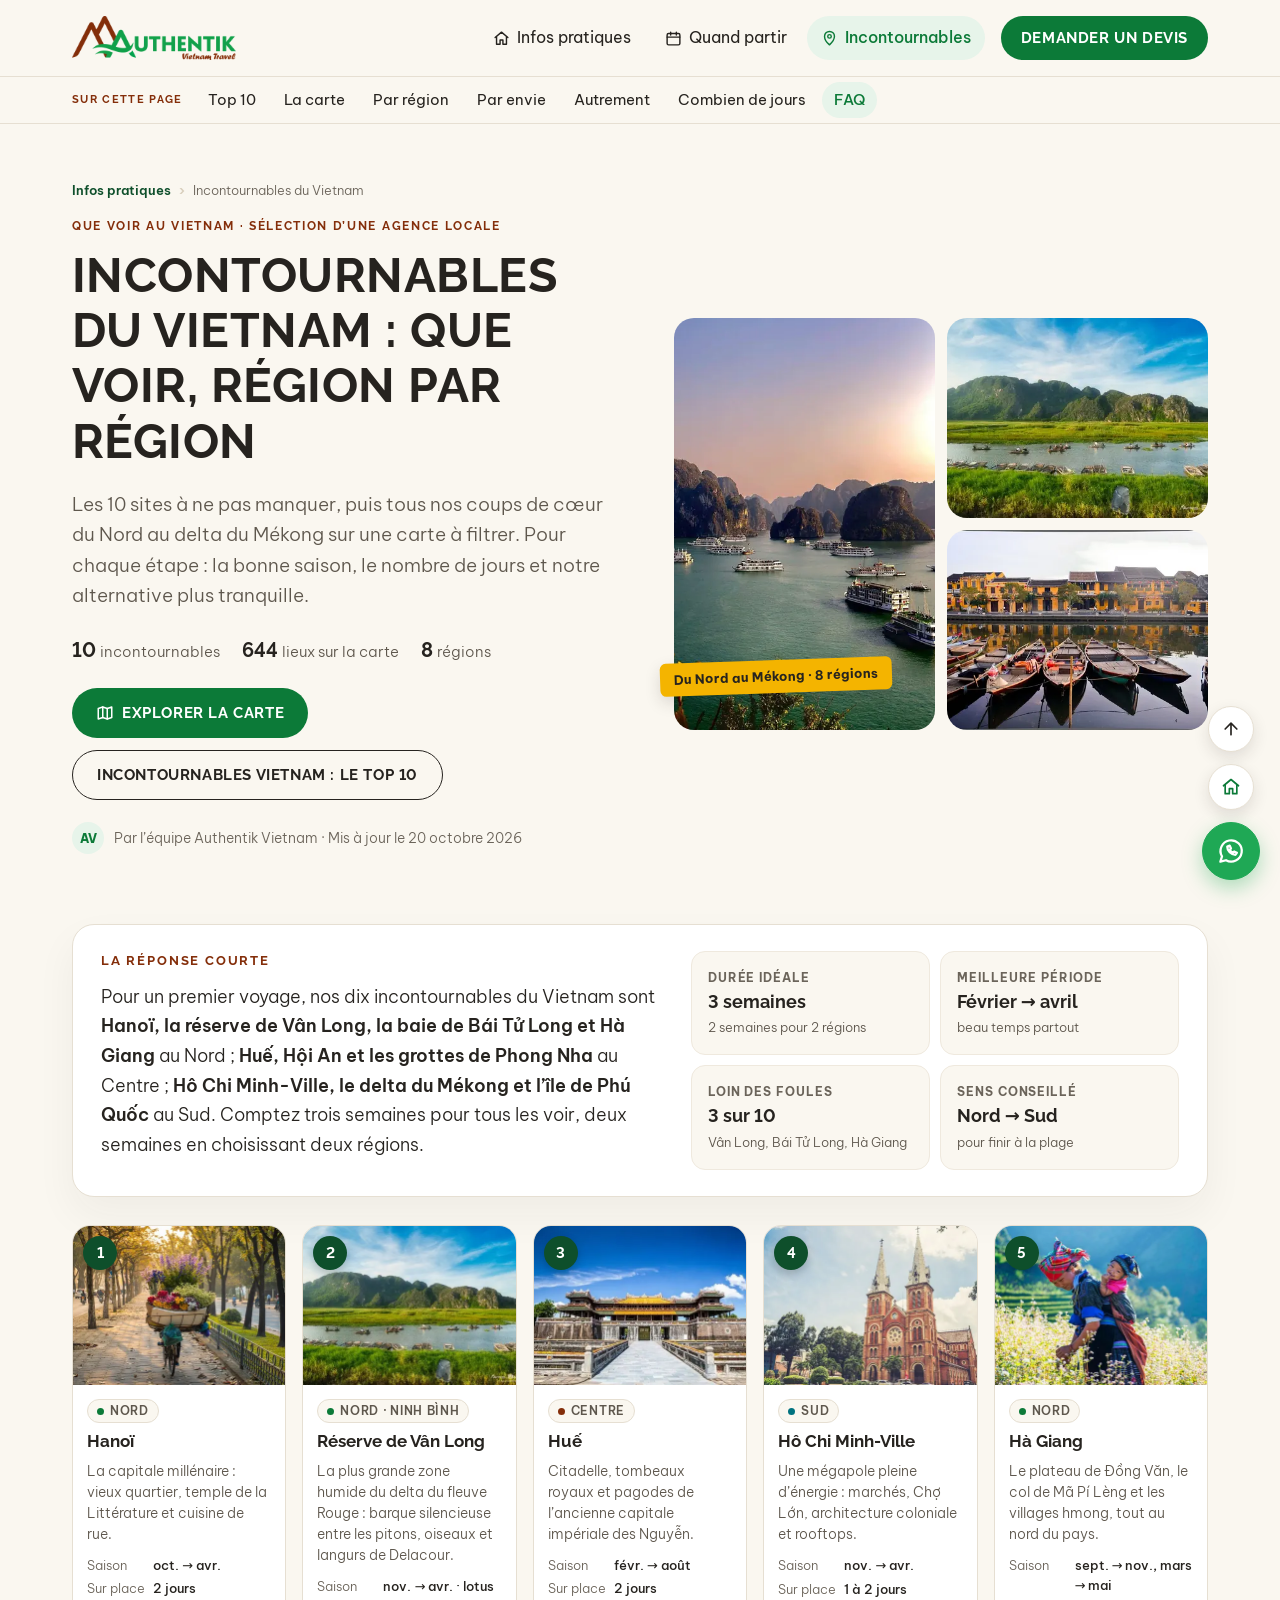
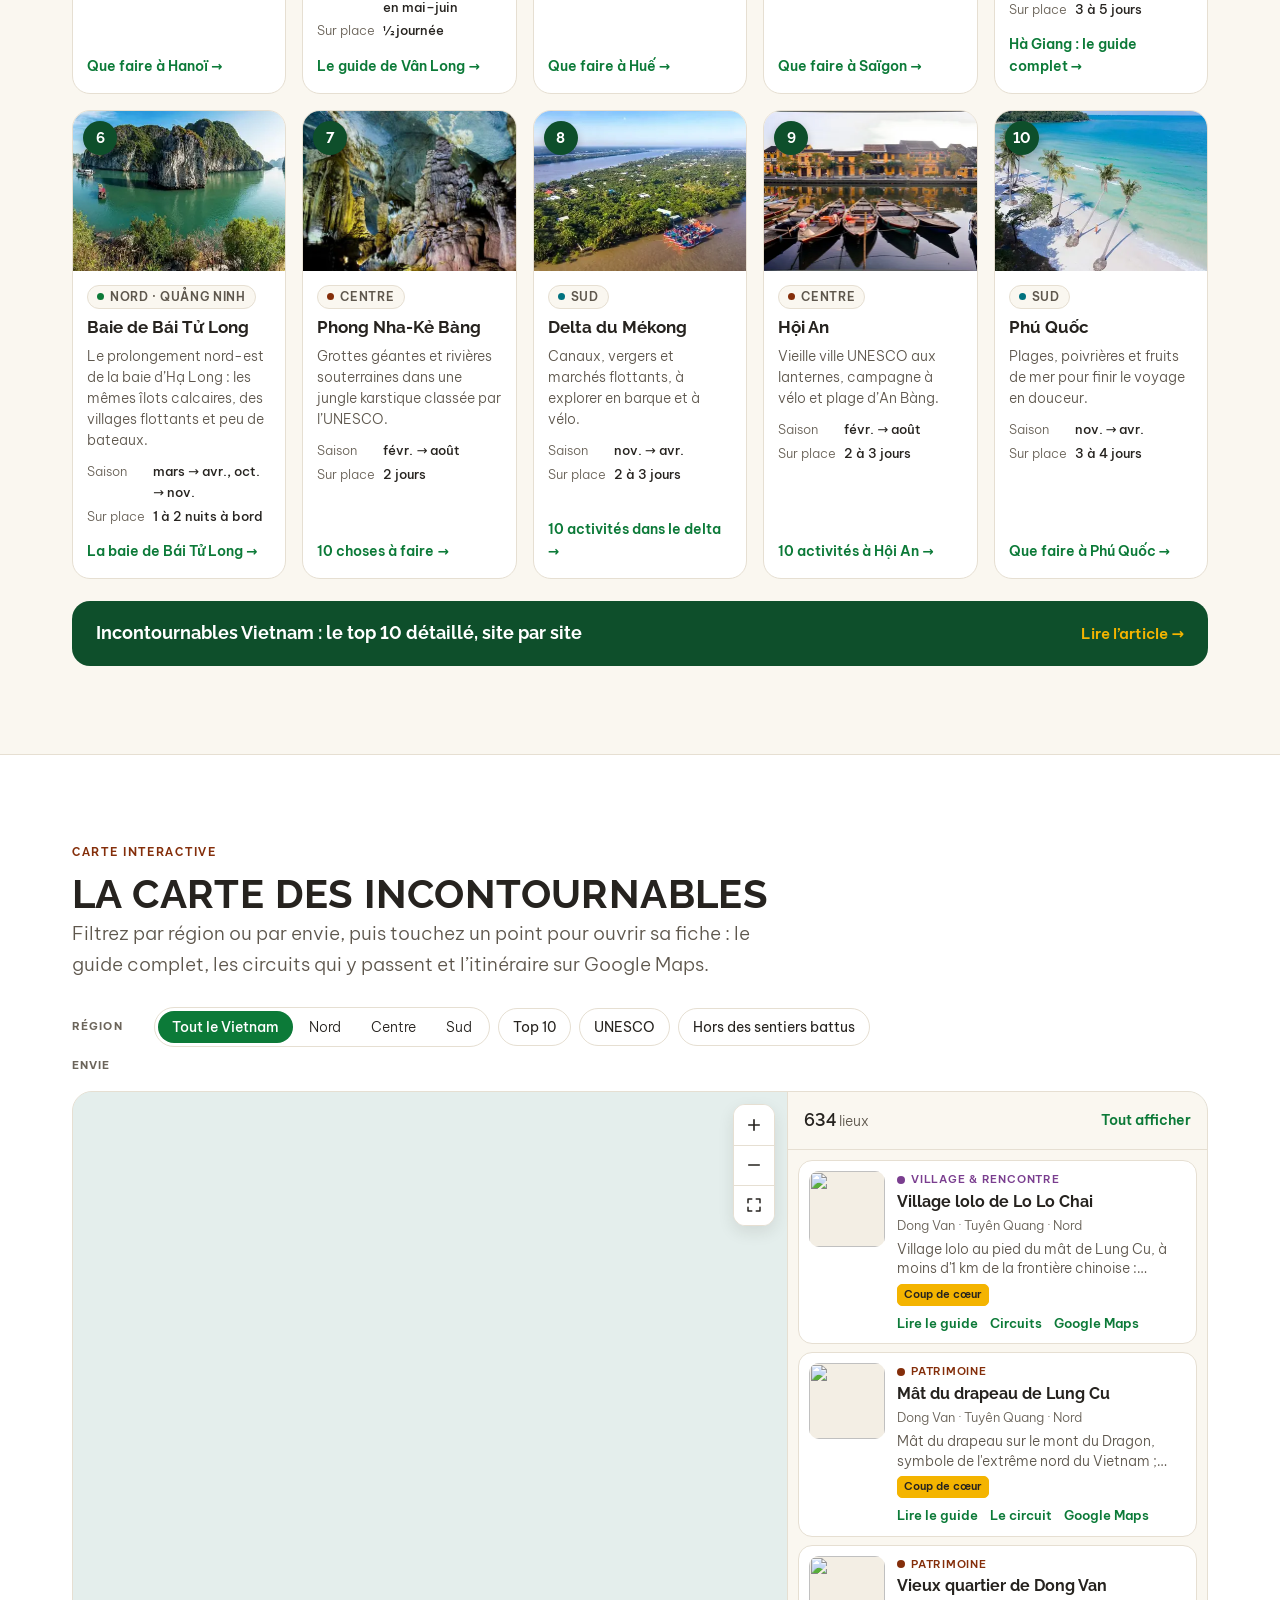
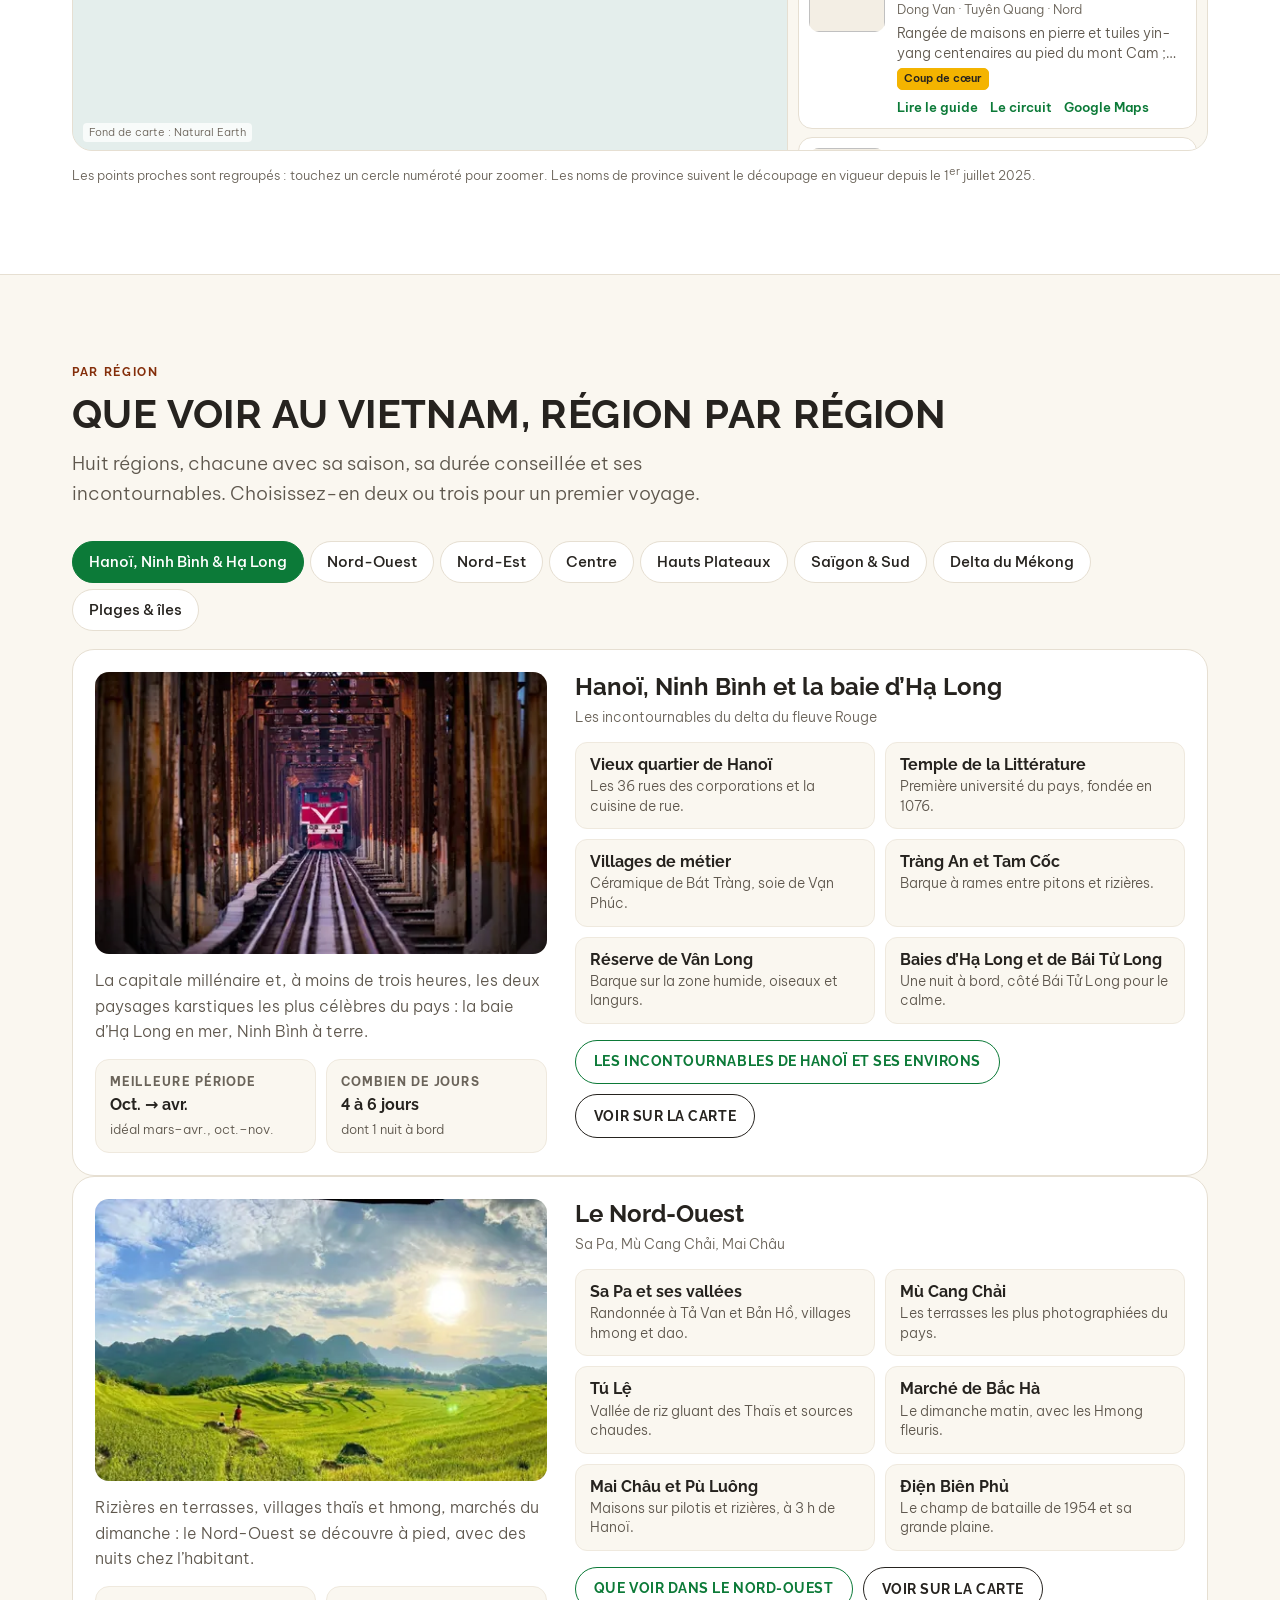
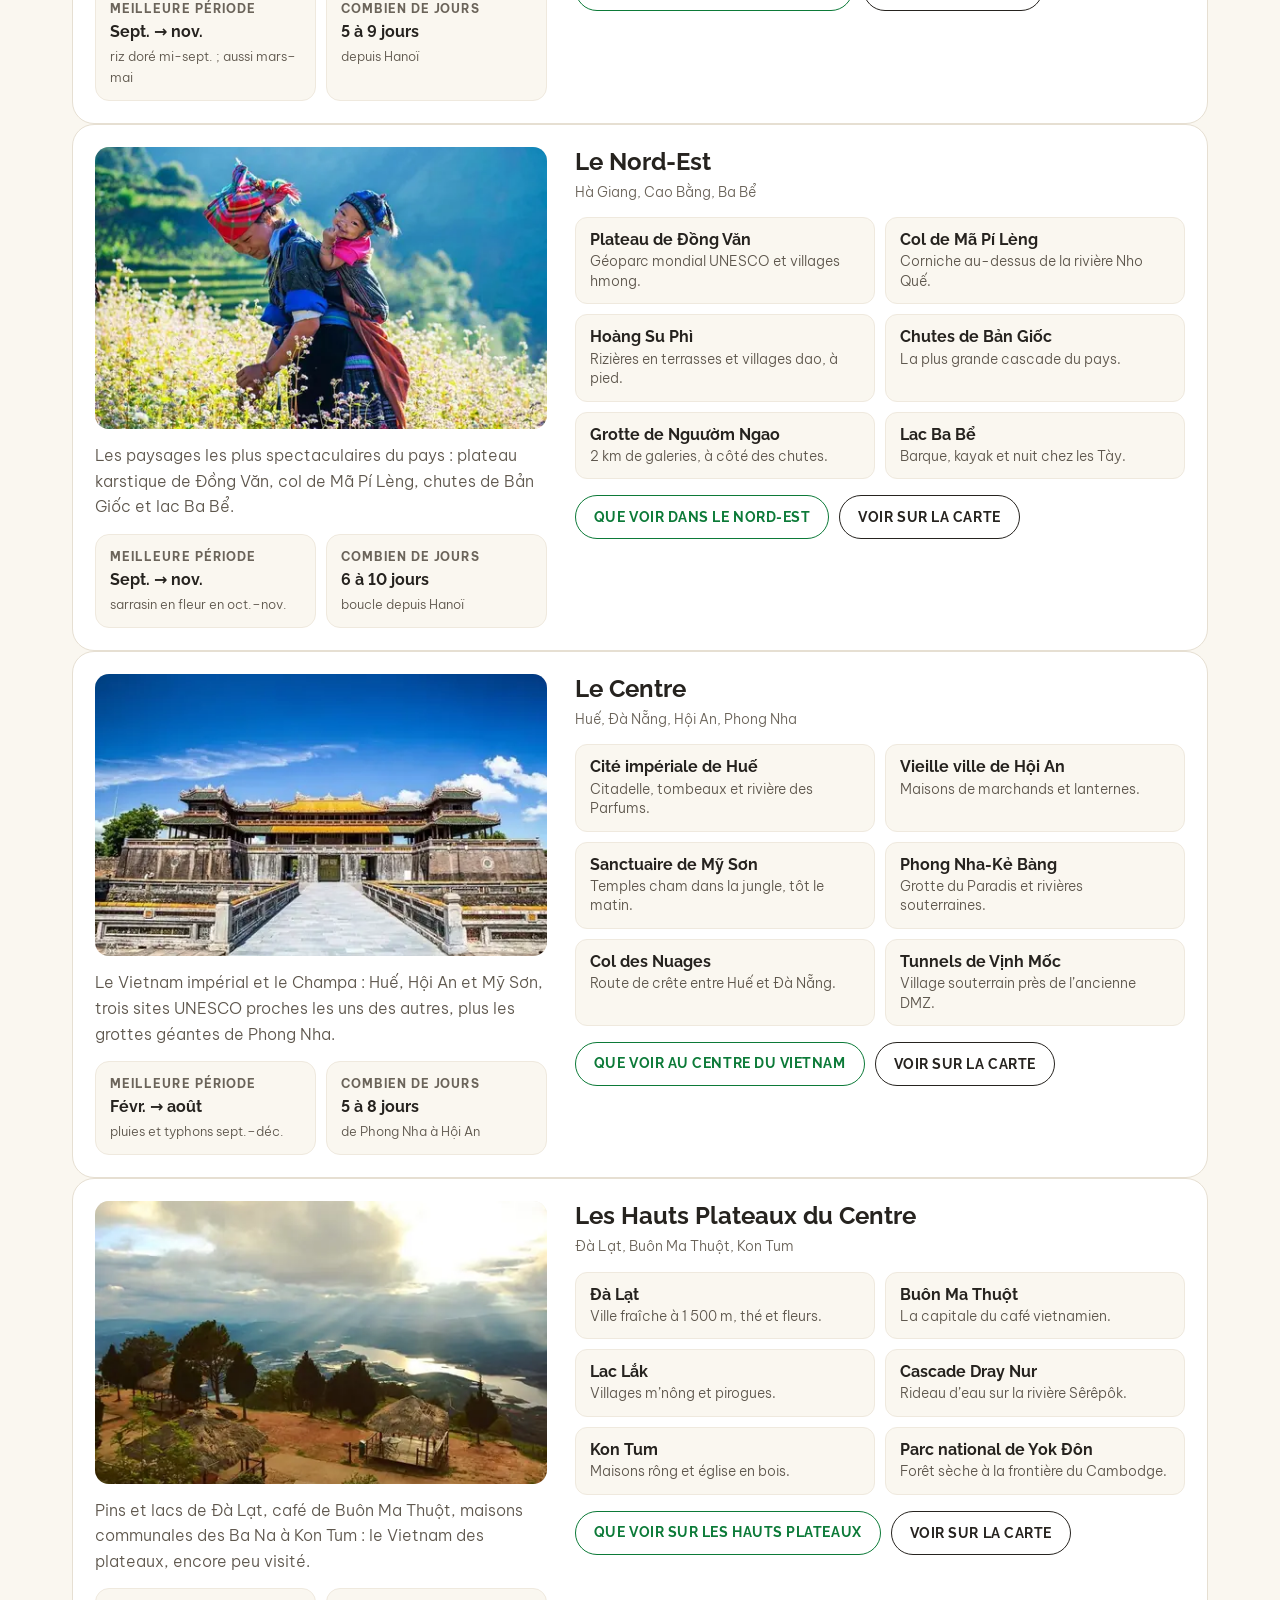
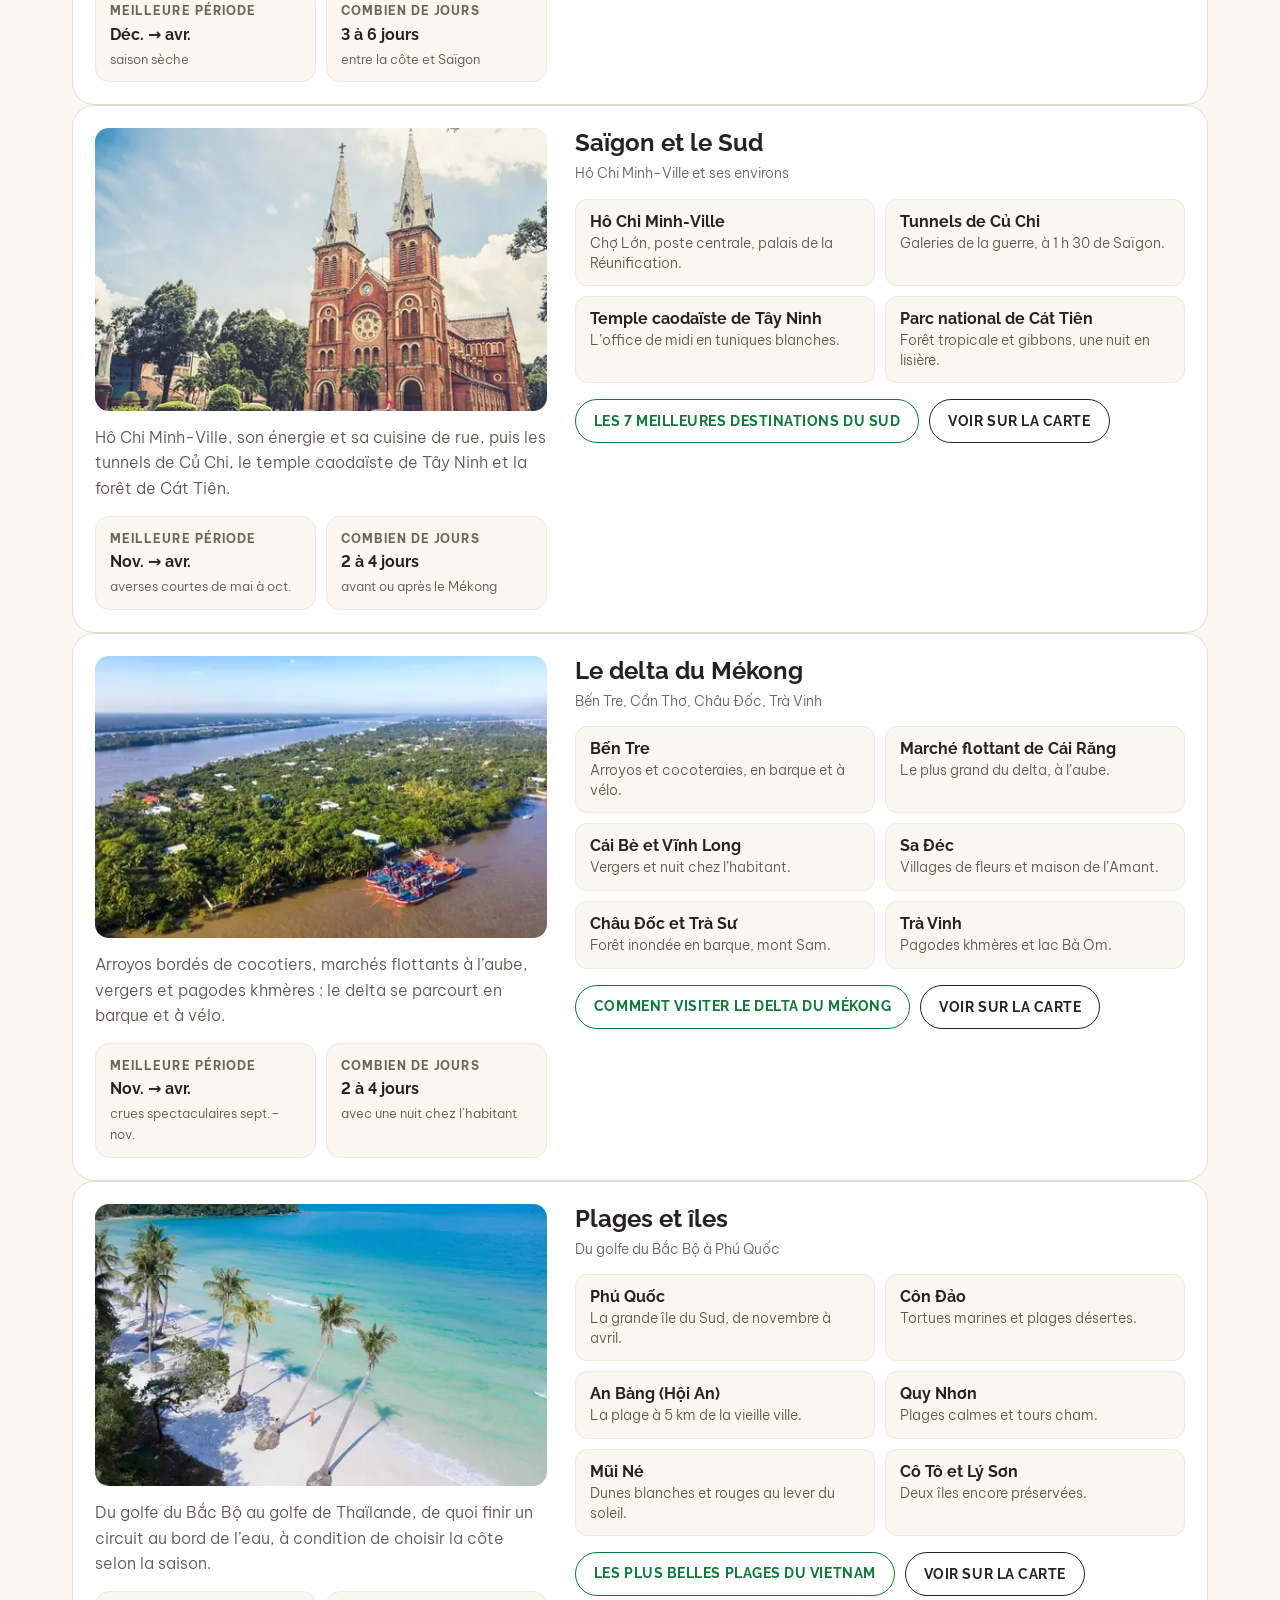
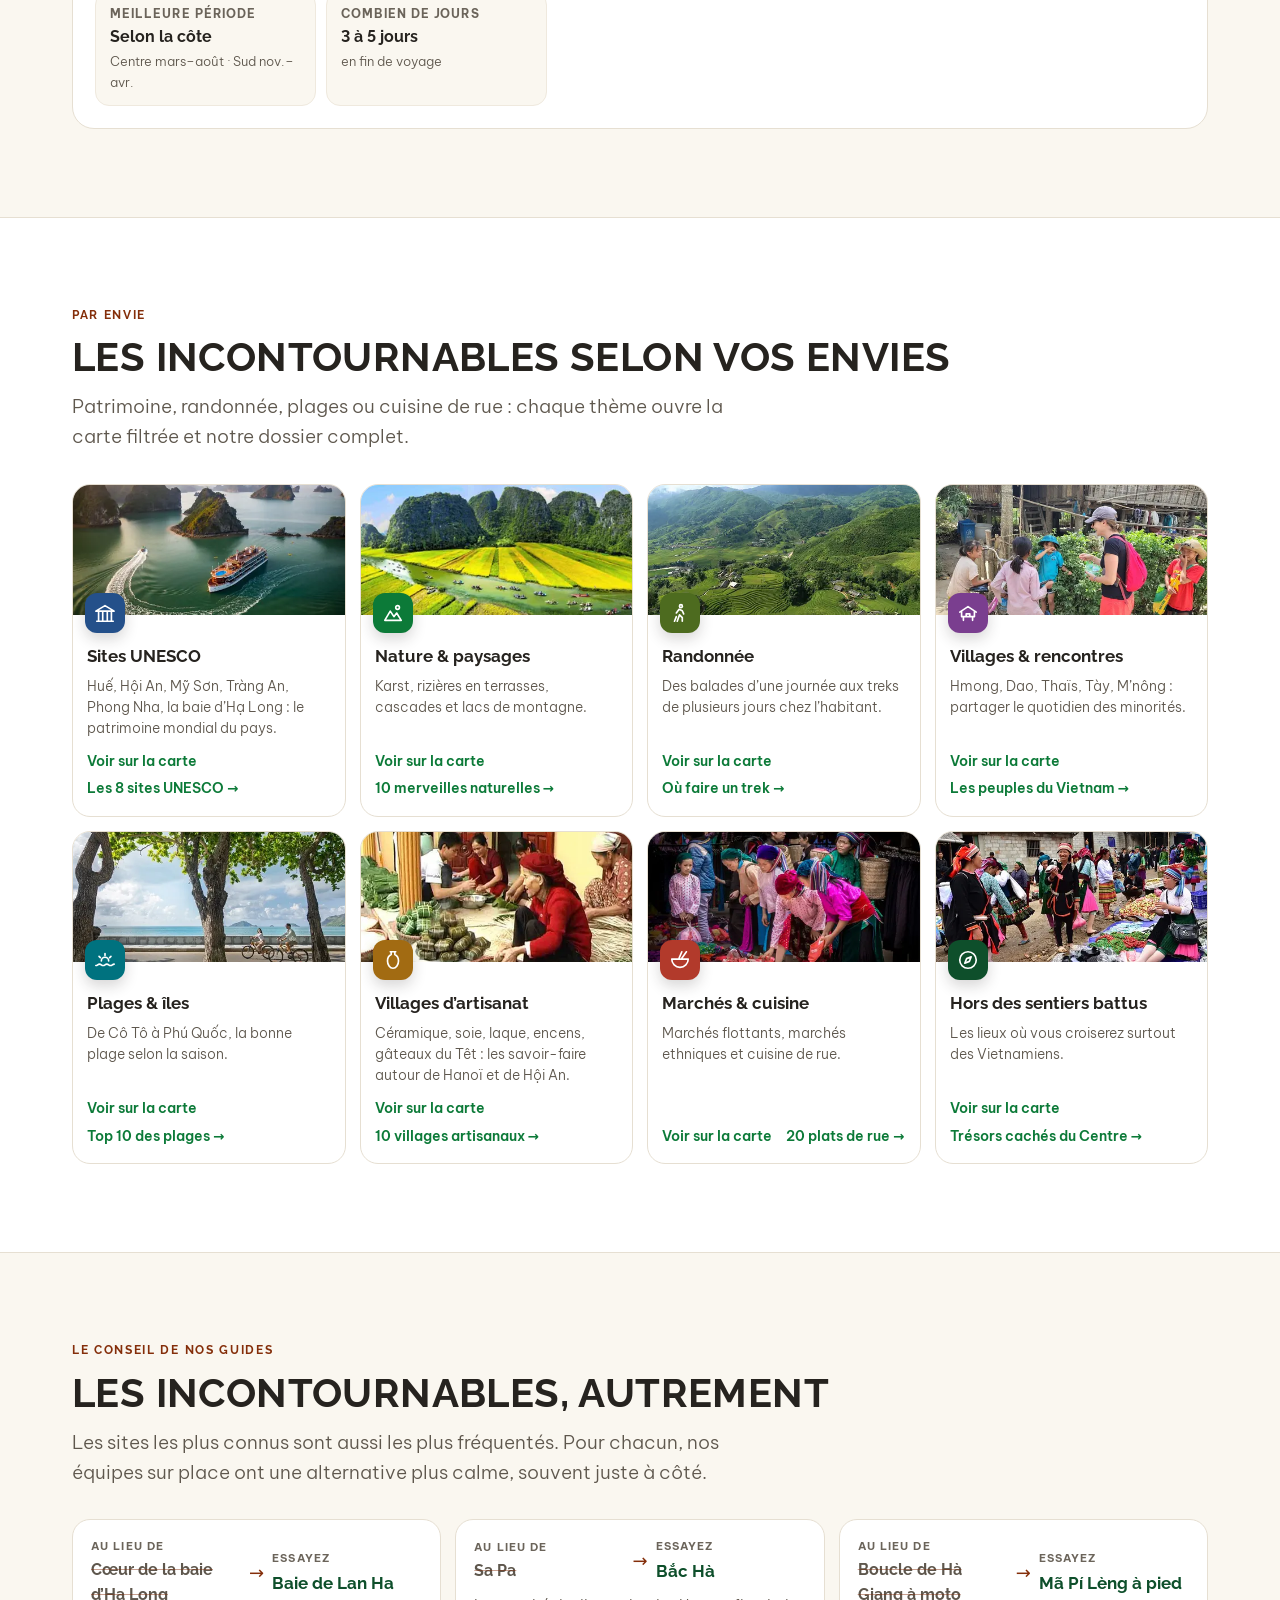
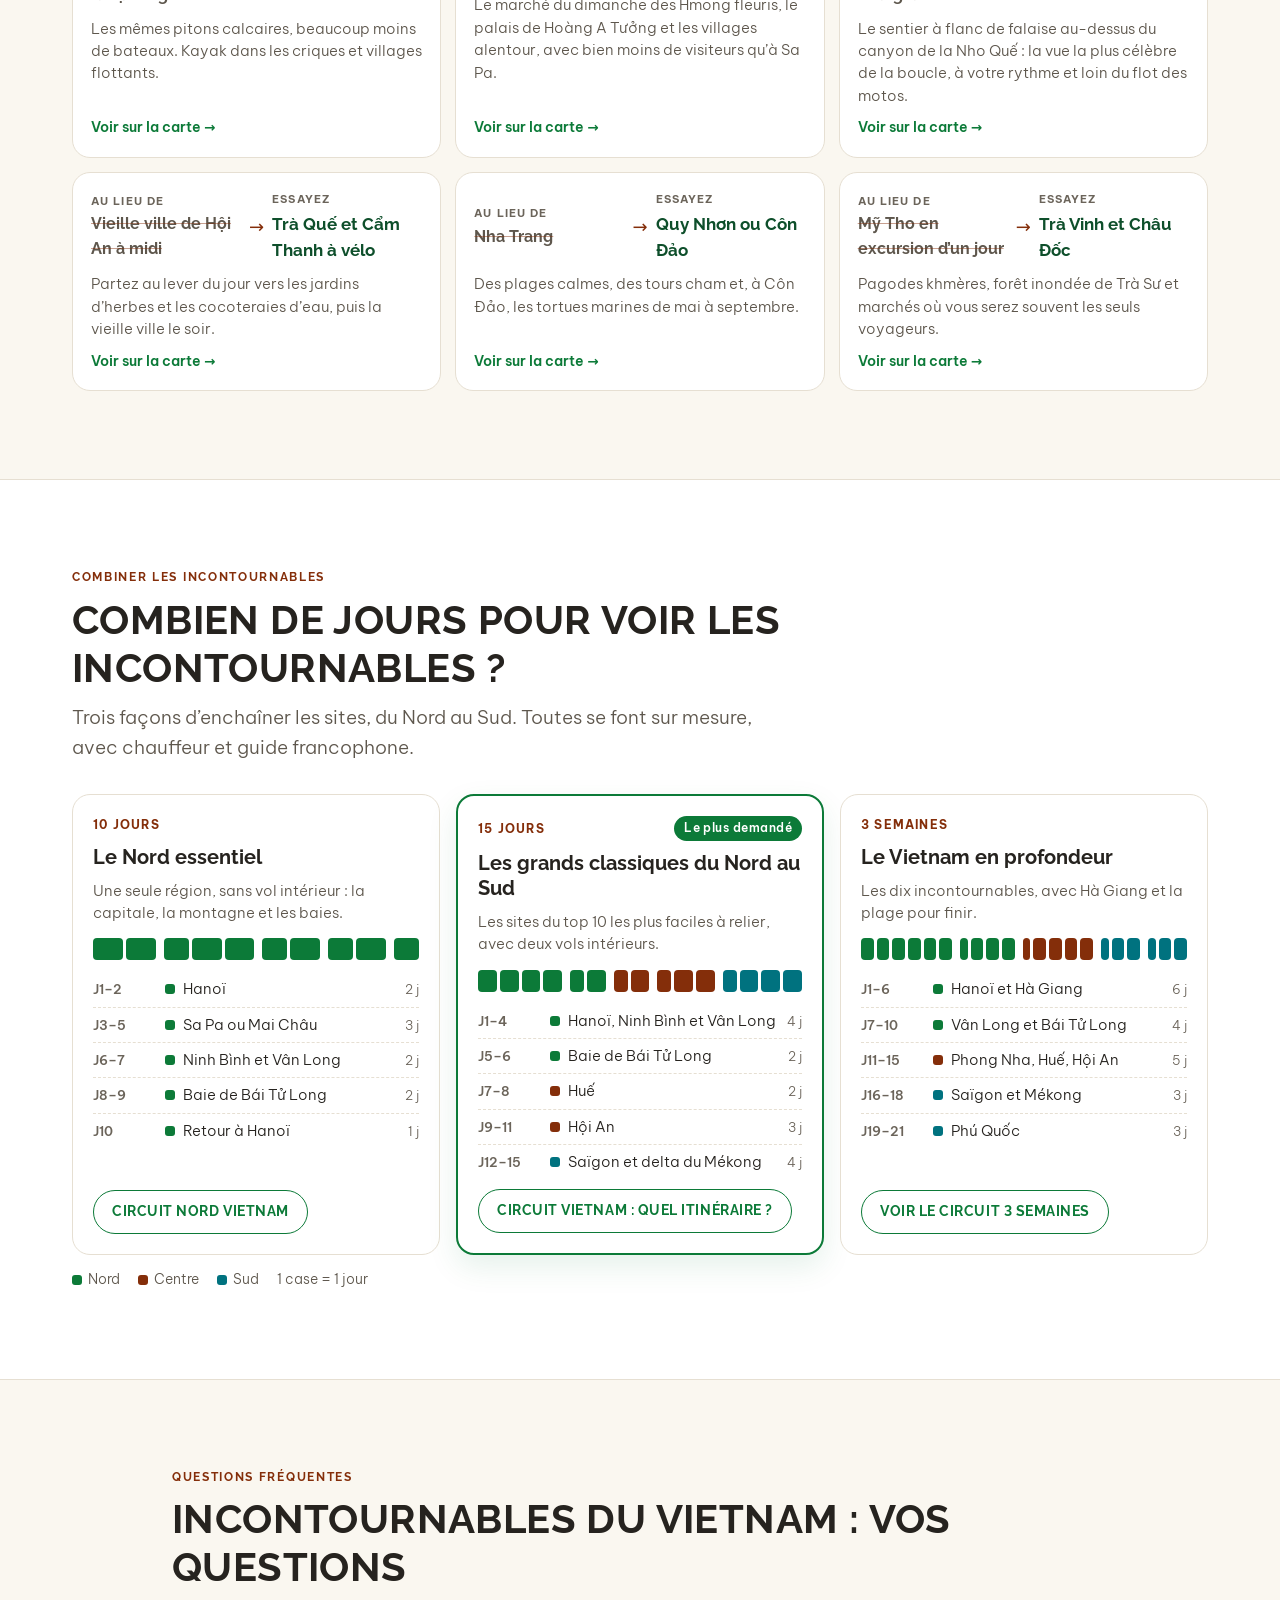
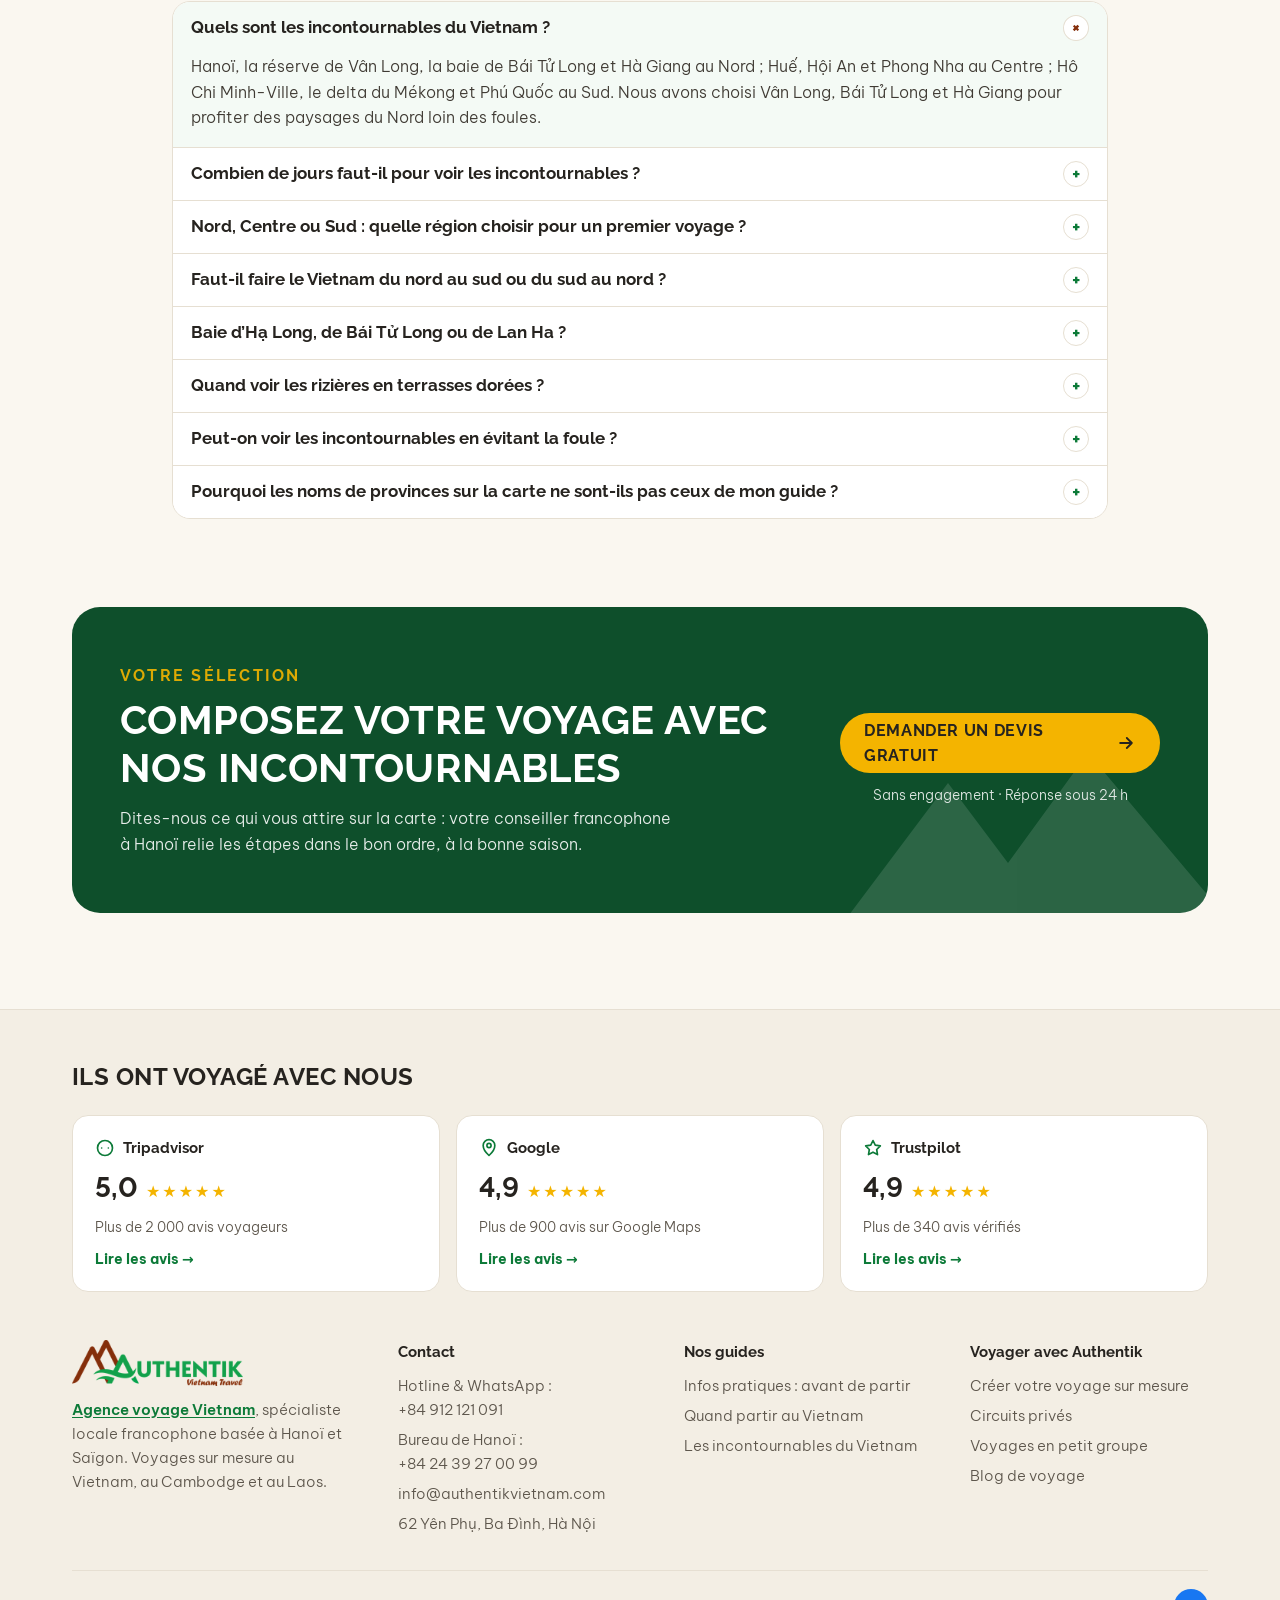
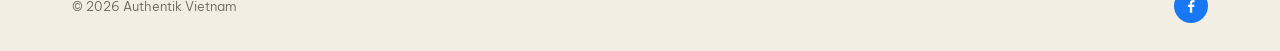
==== commit 80c28acd: "Carte incontournables : mise à jour automatique depuis le Google Sheet" ====
--- a/incontournables-vietnam/index.html
+++ b/incontournables-vietnam/index.html
@@ -376,7 +376,7 @@
       <p class="hero__intro">Les 10 sites à ne pas manquer, puis tous nos coups de cœur du Nord au delta du Mékong sur une carte à filtrer. Pour chaque étape&#160;: la bonne saison, le nombre de jours et notre alternative plus tranquille.</p>
       <ul class="hero__stats">
         <li><b>10</b>incontournables</li>
-        <li><b id="statCount">569</b>lieux sur la carte</li>
+        <li><b id="statCount">644</b>lieux sur la carte</li>
         <li><b>8</b>régions</li>
       </ul>
       <div class="hero__ctas">
@@ -507,7 +507,7 @@
         <span class="attrib">Fond de carte : Natural Earth</span>
       </div>
       <div class="panel">
-        <div class="panel__head"><span><b id="count">559</b> lieux</span><button class="panel__reset" type="button" id="reset">Tout afficher</button></div>
+        <div class="panel__head"><span><b id="count">634</b> lieux</span><button class="panel__reset" type="button" id="reset">Tout afficher</button></div>
         <ul class="plist" id="plist" aria-label="Lieux affichés sur la carte">
           <!-- LIEUX:DEBUT -->
           <li><article class="pcard" data-id="tuyen-quang-lo-lo-chai-village" tabindex="0" style="--pc:var(--c-villages)"><div class="pcard__img"><img src="https://authentikvietnam.com/media/blog/450_230/700x466-thumb-authentik-lo-lo-chai.jpg" alt="" loading="lazy" decoding="async" width="76" height="76"></div><div class="pcard__body"><span class="pcard__cat"><i></i>Village &amp; rencontre</span><p class="pcard__t">Village lolo de Lo Lo Chai</p><span class="pcard__w">Dong Van · Tuyên Quang · Nord</span><p class="pcard__d">Village lolo au pied du mât de Lung Cu, à moins d'1 km de la frontière chinoise : maisons en pisé devenues homestays, broderie lolo et ruelles de pierre.</p><div class="pcard__tags"><span class="tag tag--t">Coup de cœur</span></div><div class="pcard__links"><a href="https://authentikvietnam.com/village-lolo-chai-dong-van-ha-giang" target="_blank" rel="noopener">Lire le guide</a><a href="https://authentikvietnam.com/circuit-vietnam" target="_blank" rel="noopener">Circuits</a><a href="https://www.google.com/maps/search/?api=1&amp;query=23.36418,105.31006" target="_blank" rel="noopener">Google Maps</a></div></div></article></li>
@@ -536,24 +536,70 @@
           <li><article class="pcard" data-id="dien-bien-de-castries-command-bunker" tabindex="0" style="--pc:var(--c-patrimoine)"><div class="pcard__img"><img src="https://authentikvietnam.com/media/blog/450_230/poste-commandement-de-Castries.jpg" alt="" loading="lazy" decoding="async" width="76" height="76"></div><div class="pcard__body"><span class="pcard__cat"><i></i>Patrimoine</span><p class="pcard__t">PC du colonel de Castries</p><span class="pcard__w">Dien Bien Phu · Điện Biên · Nord</span><p class="pcard__d">Bunker de commandement du camp retranché (20 x 8 m, quatre pièces) où de Castries et son état-major furent capturés le 7 mai 1954.</p><div class="pcard__tags"><span class="tag tag--t">Coup de cœur</span></div><div class="pcard__links"><a href="https://authentikvietnam.com/dien-bien-phu-poste-commandement-castries" target="_blank" rel="noopener">Lire le guide</a><a href="https://authentikvietnam.com/circuit-vietnam" target="_blank" rel="noopener">Circuits</a><a href="https://www.google.com/maps/search/?api=1&amp;query=21.38611,103.00987" target="_blank" rel="noopener">Google Maps</a></div></div></article></li>
           <li><article class="pcard" data-id="dien-bien-hill-a1-eliane-2" tabindex="0" style="--pc:var(--c-patrimoine)"><div class="pcard__img"><img src="https://authentikvietnam.com/media/blog/450_230/colline-A1-Dien-Bien-Phu.jpg" alt="" loading="lazy" decoding="async" width="76" height="76"></div><div class="pcard__body"><span class="pcard__cat"><i></i>Patrimoine</span><p class="pcard__t">Colline Eliane 2 (A1)</p><span class="pcard__w">Dien Bien Phu · Điện Biên · Nord</span><p class="pcard__d">Point d'appui clé du camp retranché, pris le 7 mai 1954 après l'explosion d'une mine de près d'une tonne. Cratère, char M24 et tranchées restent visibles.</p><div class="pcard__tags"><span class="tag tag--t">Coup de cœur</span></div><div class="pcard__links"><a href="https://authentikvietnam.com/colline-a1-eliane-2-bataille-dien-bien-phu" target="_blank" rel="noopener">Lire le guide</a><a href="https://authentikvietnam.com/circuit-vietnam" target="_blank" rel="noopener">Circuits</a><a href="https://www.google.com/maps/search/?api=1&amp;query=21.38309,103.01762" target="_blank" rel="noopener">Google Maps</a></div></div></article></li>
           <li><article class="pcard" data-id="son-la-son-la-prison-relic" tabindex="0" style="--pc:var(--c-patrimoine)"><div class="pcard__img"><img src="https://authentikvietnam.com/media/blog/450_230/8-meilleures-choses-Son-La-Vietnam.jpg" alt="" loading="lazy" decoding="async" width="76" height="76"></div><div class="pcard__body"><span class="pcard__cat"><i></i>Patrimoine</span><p class="pcard__t">Ancienne prison de Son La</p><span class="pcard__w">Son La · Sơn La · Nord</span><p class="pcard__d">Prison construite par les Français en 1908 sur la colline de Khau Ca pour enfermer les révolutionnaires ; site historique national spécial depuis 2014.</p><div class="pcard__tags"><span class="tag tag--t">Coup de cœur</span></div><div class="pcard__links"><a href="https://authentikvietnam.com/8-meilleurs-endroits-visiter-son-la-vietnam" target="_blank" rel="noopener">Lire le guide</a><a href="https://authentikvietnam.com/circuit-vietnam" target="_blank" rel="noopener">Circuits</a><a href="https://www.google.com/maps/search/?api=1&amp;query=21.33106,103.90791" target="_blank" rel="noopener">Google Maps</a></div></div></article></li>
+          <li><article class="pcard" data-id="bac-ninh-bo-da-pagoda-tu-an" tabindex="0" style="--pc:var(--c-temples)"><div class="pcard__img"><img src="https://authentikvietnam.com/media/blog/450_230/couleurs-vie-sur-la-montagne-du-nord-vietnam.jpg" alt="" loading="lazy" decoding="async" width="76" height="76"></div><div class="pcard__body"><span class="pcard__cat"><i></i>Temple &amp; pagode</span><p class="pcard__t">Pagode Bo Da (Tu An)</p><span class="pcard__w">Tho Ha · Bắc Ninh · Nord</span><p class="pcard__d">Au pied du mont Phuong Hoang, pagode à murs de terre crue et jardin de 110 stupas – le plus grand du Vietnam – où reposent 1 214 moines.</p><div class="pcard__tags"><span class="tag tag--t">Coup de cœur</span><span class="tag tag--u">UNESCO</span></div><div class="pcard__links"><a href="https://authentikvietnam.com/les-couleurs-de-la-vie-sur-la-montagne-du-nord-vietnam" target="_blank" rel="noopener">Lire le guide</a><a href="https://authentikvietnam.com/circuit-vietnam" target="_blank" rel="noopener">Circuits</a><a href="https://www.google.com/maps/search/?api=1&amp;query=21.24234,106.05241" target="_blank" rel="noopener">Google Maps</a></div></div></article></li>
+          <li><article class="pcard" data-id="bac-ninh-vinh-nghiem-pagoda-duc-la" tabindex="0" style="--pc:var(--c-temples)"><div class="pcard__img"><span class="ph-empty"><svg viewBox="0 0 24 24" fill="none" stroke="currentColor" stroke-width="1.6" stroke-linecap="round" stroke-linejoin="round" aria-hidden="true"><path d="M12 21s7-6.2 7-12a7 7 0 0 0-14 0c0 5.8 7 12 7 12z"/><circle cx="12" cy="9" r="2.5"/></svg></span></div><div class="pcard__body"><span class="pcard__cat"><i></i>Temple &amp; pagode</span><p class="pcard__t">Pagode Vinh Nghiem (Duc La)</p><span class="pcard__w">Bac Giang · Bắc Ninh · Nord</span><p class="pcard__d">Pagode-mère du zen Truc Lam au confluent des rivières Luc Nam et Thuong ; ses 3 050 planches xylographiques sont inscrites à la Mémoire du monde de l'UNESCO.</p><div class="pcard__tags"><span class="tag tag--t">Coup de cœur</span><span class="tag tag--u">UNESCO</span></div><div class="pcard__links"><a href="https://authentikvietnam.com/circuit-vietnam" target="_blank" rel="noopener">Circuits</a><a href="https://www.google.com/maps/search/?api=1&amp;query=21.2138,106.32429" target="_blank" rel="noopener">Google Maps</a></div></div></article></li>
+          <li><article class="pcard" data-id="bac-ninh-tho-ha-ancient-village-pottery-rice-paper" tabindex="0" style="--pc:var(--c-artisanat)"><div class="pcard__img"><img src="https://authentikvietnam.com/media/blog/450_230/couleurs-vie-sur-la-montagne-du-nord-vietnam.jpg" alt="" loading="lazy" decoding="async" width="76" height="76"></div><div class="pcard__body"><span class="pcard__cat"><i></i>Village d’artisanat</span><p class="pcard__t">Village ancien de Tho Ha (poterie, galettes de riz)</p><span class="pcard__w">Tho Ha · Bắc Ninh · Nord</span><p class="pcard__d">Village de potiers sur une presqu'île de la rivière Cau : ruelles et murs de tessons, vieilles maisons et claies de galettes de riz séchant au soleil.</p><div class="pcard__tags"><span class="tag tag--t">Coup de cœur</span><span class="tag tag--o">Hors des sentiers battus</span></div><div class="pcard__links"><a href="https://authentikvietnam.com/les-couleurs-de-la-vie-sur-la-montagne-du-nord-vietnam" target="_blank" rel="noopener">Lire le guide</a><a href="https://authentikvietnam.com/circuit-vietnam" target="_blank" rel="noopener">Circuits</a><a href="https://www.google.com/maps/search/?api=1&amp;query=21.20273,106.04286" target="_blank" rel="noopener">Google Maps</a></div></div></article></li>
+          <li><article class="pcard" data-id="hanoi-dao-thuc-water-puppet-village" tabindex="0" style="--pc:var(--c-artisanat)"><div class="pcard__img"><img src="https://authentikvietnam.com/media/blog/450_230/marionnettes-eau-Dao-Thuc-couv.jpg" alt="" loading="lazy" decoding="async" width="76" height="76"></div><div class="pcard__body"><span class="pcard__cat"><i></i>Village d’artisanat</span><p class="pcard__t">Village de marionnettes sur l'eau de Dao Thuc</p><span class="pcard__w">Hanoi · Hà Nội · Nord</span><p class="pcard__d">Dans ce village de Dong Anh, une troupe de paysans perpétue la marionnette sur l'eau : les spectacles se jouent sur l'étang devant le temple communal.</p><div class="pcard__tags"><span class="tag tag--t">Coup de cœur</span><span class="tag tag--o">Hors des sentiers battus</span></div><div class="pcard__links"><a href="https://authentikvietnam.com/art-marionnettes-eau-village-dao-thuc" target="_blank" rel="noopener">Lire le guide</a><a href="https://authentikvietnam.com/circuit-vietnam" target="_blank" rel="noopener">Circuits</a><a href="https://www.google.com/maps/search/?api=1&amp;query=21.18307,105.8811" target="_blank" rel="noopener">Google Maps</a></div></div></article></li>
+          <li><article class="pcard" data-id="hanoi-duong-lam-ancient-village" tabindex="0" style="--pc:var(--c-patrimoine)"><div class="pcard__img"><img src="https://authentikvietnam.com/media/blog/450_230/ancien-village-Duong-Lam.jpg" alt="" loading="lazy" decoding="async" width="76" height="76"></div><div class="pcard__body"><span class="pcard__cat"><i></i>Patrimoine</span><p class="pcard__t">Village ancien de Duong Lam</p><span class="pcard__w">Hanoi · Hà Nội · Nord</span><p class="pcard__d">À 45 km de Hanoï, ce village aux maisons de latérite, portes anciennes et maison communale séculaire est le berceau de deux rois, Phung Hung et Ngo Quyen.</p><div class="pcard__tags"><span class="tag tag--t">Coup de cœur</span><span class="tag tag--o">Hors des sentiers battus</span></div><div class="pcard__links"><a href="https://authentikvietnam.com/duong-lam-ancien-village-hanoi" target="_blank" rel="noopener">Lire le guide</a><a href="https://authentikvietnam.com/circuit-vietnam" target="_blank" rel="noopener">Circuits</a><a href="https://www.google.com/maps/search/?api=1&amp;query=21.15417,105.47474" target="_blank" rel="noopener">Google Maps</a></div></div></article></li>
+          <li><article class="pcard" data-id="bac-ninh-phu-lang-pottery-village" tabindex="0" style="--pc:var(--c-artisanat)"><div class="pcard__img"><img src="https://authentikvietnam.com/media/blog/450_230/village-artisanal-autour-Hanoi.jpg" alt="" loading="lazy" decoding="async" width="76" height="76"></div><div class="pcard__body"><span class="pcard__cat"><i></i>Village d’artisanat</span><p class="pcard__t">Village de poterie de Phu Lang</p><span class="pcard__w">Bac Ninh · Bắc Ninh · Nord</span><p class="pcard__d">Village potier du bord de la rivière Cau, connu pour son émail brun « peau d'anguille » ; jarres et poteries séchant entre maisons de briques.</p><div class="pcard__tags"><span class="tag tag--t">Coup de cœur</span><span class="tag tag--o">Hors des sentiers battus</span></div><div class="pcard__links"><a href="https://authentikvietnam.com/10-villages-artisanaux-hanoi" target="_blank" rel="noopener">Lire le guide</a><a href="https://authentikvietnam.com/voyage-au-vietnam/le-long-du-cote-du-tonkin-et-de-l-annam" target="_blank" rel="noopener">Le circuit</a><a href="https://www.google.com/maps/search/?api=1&amp;query=21.14986,106.2555" target="_blank" rel="noopener">Google Maps</a></div></div></article></li>
+          <li><article class="pcard" data-id="bac-ninh-lim-hill-lim-festival-grounds" tabindex="0" style="--pc:var(--c-experiences)"><div class="pcard__img"><span class="ph-empty"><svg viewBox="0 0 24 24" fill="none" stroke="currentColor" stroke-width="1.6" stroke-linecap="round" stroke-linejoin="round" aria-hidden="true"><path d="M12 21s7-6.2 7-12a7 7 0 0 0-14 0c0 5.8 7 12 7 12z"/><circle cx="12" cy="9" r="2.5"/></svg></span></div><div class="pcard__body"><span class="pcard__cat"><i></i>Expérience</span><p class="pcard__t">Colline de Lim et fête de Lim</p><span class="pcard__w">Tien Du · Bắc Ninh · Nord</span><p class="pcard__d">Colline où se tient la fête de Lim, la plus célèbre des fêtes de quan ho : chants alternés sur barques et sous les tentes autour de la pagode Hong An.</p><div class="pcard__tags"><span class="tag tag--t">Coup de cœur</span></div><div class="pcard__links"><a href="https://authentikvietnam.com/circuit-vietnam" target="_blank" rel="noopener">Circuits</a><a href="https://www.google.com/maps/search/?api=1&amp;query=21.14675,106.02105" target="_blank" rel="noopener">Google Maps</a></div></div></article></li>
+          <li><article class="pcard" data-id="bac-ninh-dinh-bang-communal-house" tabindex="0" style="--pc:var(--c-patrimoine)"><div class="pcard__img"><span class="ph-empty"><svg viewBox="0 0 24 24" fill="none" stroke="currentColor" stroke-width="1.6" stroke-linecap="round" stroke-linejoin="round" aria-hidden="true"><path d="M12 21s7-6.2 7-12a7 7 0 0 0-14 0c0 5.8 7 12 7 12z"/><circle cx="12" cy="9" r="2.5"/></svg></span></div><div class="pcard__body"><span class="pcard__cat"><i></i>Patrimoine</span><p class="pcard__t">Maison communale de Dinh Bang</p><span class="pcard__w">Tu Son · Bắc Ninh · Nord</span><p class="pcard__d">L'une des plus belles maisons communales du Nord, entièrement en bois de lim (1700-1736) : toits aux coins relevés et forêt de colonnes massives finement sculptées.</p><div class="pcard__tags"><span class="tag tag--t">Coup de cœur</span></div><div class="pcard__links"><a href="https://authentikvietnam.com/circuit-vietnam" target="_blank" rel="noopener">Circuits</a><a href="https://www.google.com/maps/search/?api=1&amp;query=21.10824,105.95176" target="_blank" rel="noopener">Google Maps</a></div></div></article></li>
+          <li><article class="pcard" data-id="bac-ninh-do-temple-eight-ly-kings-temple" tabindex="0" style="--pc:var(--c-temples)"><div class="pcard__img"><span class="ph-empty"><svg viewBox="0 0 24 24" fill="none" stroke="currentColor" stroke-width="1.6" stroke-linecap="round" stroke-linejoin="round" aria-hidden="true"><path d="M12 21s7-6.2 7-12a7 7 0 0 0-14 0c0 5.8 7 12 7 12z"/><circle cx="12" cy="9" r="2.5"/></svg></span></div><div class="pcard__body"><span class="pcard__cat"><i></i>Temple &amp; pagode</span><p class="pcard__t">Temple Do (temple des Huit Rois Ly)</p><span class="pcard__w">Tu Son · Bắc Ninh · Nord</span><p class="pcard__d">Temple dédié aux huit rois de la dynastie Ly, au village natal de Ly Thai To ; lac en demi-lune, pavillon d'eau et belles boiseries laquées rouge et or.</p><div class="pcard__tags"><span class="tag tag--t">Coup de cœur</span></div><div class="pcard__links"><a href="https://authentikvietnam.com/circuit-vietnam" target="_blank" rel="noopener">Circuits</a><a href="https://www.google.com/maps/search/?api=1&amp;query=21.10703,105.95977" target="_blank" rel="noopener">Google Maps</a></div></div></article></li>
+          <li><article class="pcard" data-id="bac-ninh-phat-tich-pagoda-van-phuc" tabindex="0" style="--pc:var(--c-temples)"><div class="pcard__img"><span class="ph-empty"><svg viewBox="0 0 24 24" fill="none" stroke="currentColor" stroke-width="1.6" stroke-linecap="round" stroke-linejoin="round" aria-hidden="true"><path d="M12 21s7-6.2 7-12a7 7 0 0 0-14 0c0 5.8 7 12 7 12z"/><circle cx="12" cy="9" r="2.5"/></svg></span></div><div class="pcard__body"><span class="pcard__cat"><i></i>Temple &amp; pagode</span><p class="pcard__t">Pagode Phat Tich (Van Phuc)</p><span class="pcard__w">Tien Du · Bắc Ninh · Nord</span><p class="pcard__d">Sur le mont Lan Kha, pagode de l'époque Ly abritant un Bouddha Amitabha en pierre bleue du XIe siècle, trésor national, gardé par dix animaux de pierre.</p><div class="pcard__tags"><span class="tag tag--t">Coup de cœur</span></div><div class="pcard__links"><a href="https://authentikvietnam.com/circuit-vietnam" target="_blank" rel="noopener">Circuits</a><a href="https://www.google.com/maps/search/?api=1&amp;query=21.09365,106.02626" target="_blank" rel="noopener">Google Maps</a></div></div></article></li>
+          <li><article class="pcard" data-id="bac-ninh-dong-ho-folk-painting-village" tabindex="0" style="--pc:var(--c-artisanat)"><div class="pcard__img"><img src="https://authentikvietnam.com/media/blog/450_230/estampes-Dong-Ho.jpg" alt="" loading="lazy" decoding="async" width="76" height="76"></div><div class="pcard__body"><span class="pcard__cat"><i></i>Village d’artisanat</span><p class="pcard__t">Village des estampes de Dong Ho</p><span class="pcard__w">Thuan Thanh · Bắc Ninh · Nord</span><p class="pcard__d">Village des célèbres estampes populaires imprimées sur papier « diep » aux couleurs naturelles ; ateliers d'artisans où l'on s'essaie à l'impression sur bois.</p><div class="pcard__tags"><span class="tag tag--t">Coup de cœur</span></div><div class="pcard__links"><a href="https://authentikvietnam.com/estampes-populaires-village-dong-ho" target="_blank" rel="noopener">Lire le guide</a><a href="https://authentikvietnam.com/voyage-au-vietnam/le-long-du-cote-du-tonkin-et-de-l-annam" target="_blank" rel="noopener">Le circuit</a><a href="https://www.google.com/maps/search/?api=1&amp;query=21.06566,106.0769" target="_blank" rel="noopener">Google Maps</a></div></div></article></li>
+          <li><article class="pcard" data-id="bac-ninh-but-thap-pagoda-ninh-phuc" tabindex="0" style="--pc:var(--c-temples)"><div class="pcard__img"><img src="https://authentikvietnam.com/media/blog/450_230/pagode-tran-quoc.jpg" alt="" loading="lazy" decoding="async" width="76" height="76"></div><div class="pcard__body"><span class="pcard__cat"><i></i>Temple &amp; pagode</span><p class="pcard__t">Pagode But Thap (Ninh Phuc)</p><span class="pcard__w">Thuan Thanh · Bắc Ninh · Nord</span><p class="pcard__d">Joyau du XVIIe siècle sur la digue du fleuve Duong : balustrades de pierre sculptées et célèbre statue de Quan Am aux mille bras et mille yeux, trésor national.</p><div class="pcard__tags"><span class="tag tag--t">Coup de cœur</span></div><div class="pcard__links"><a href="https://authentikvietnam.com/pagode-les-plus-sacre-nord-vietnam" target="_blank" rel="noopener">Lire le guide</a><a href="https://authentikvietnam.com/voyage-au-vietnam/le-long-du-cote-du-tonkin-et-de-l-annam" target="_blank" rel="noopener">Le circuit</a><a href="https://www.google.com/maps/search/?api=1&amp;query=21.06108,106.0222" target="_blank" rel="noopener">Google Maps</a></div></div></article></li>
+          <li><article class="pcard" data-id="hanoi-tay-ho-temple" tabindex="0" style="--pc:var(--c-temples)"><div class="pcard__img"><span class="ph-empty"><svg viewBox="0 0 24 24" fill="none" stroke="currentColor" stroke-width="1.6" stroke-linecap="round" stroke-linejoin="round" aria-hidden="true"><path d="M12 21s7-6.2 7-12a7 7 0 0 0-14 0c0 5.8 7 12 7 12z"/><circle cx="12" cy="9" r="2.5"/></svg></span></div><div class="pcard__body"><span class="pcard__cat"><i></i>Temple &amp; pagode</span><p class="pcard__t">Temple Phu Tay Ho</p><span class="pcard__w">Hanoi · Hà Nội · Nord</span><p class="pcard__d">Sur une presqu'île du lac de l'Ouest, ce temple dédié à la Déesse Mère Lieu Hanh attire les fidèles les 1er et 15e jours lunaires ; on y goûte les beignets de crevettes.</p><div class="pcard__tags"><span class="tag tag--t">Coup de cœur</span></div><div class="pcard__links"><a href="https://authentikvietnam.com/circuit-vietnam" target="_blank" rel="noopener">Circuits</a><a href="https://www.google.com/maps/search/?api=1&amp;query=21.05573,105.81964" target="_blank" rel="noopener">Google Maps</a></div></div></article></li>
+          <li><article class="pcard" data-id="hanoi-tran-quoc-pagoda" tabindex="0" style="--pc:var(--c-temples)"><div class="pcard__img"><img src="https://authentikvietnam.com/media/blog/450_230/lac-ho-tay-pagode-tran-quoc.jpg" alt="" loading="lazy" decoding="async" width="76" height="76"></div><div class="pcard__body"><span class="pcard__cat"><i></i>Temple &amp; pagode</span><p class="pcard__t">Pagode Tran Quoc</p><span class="pcard__w">Hanoi · Hà Nội · Nord</span><p class="pcard__d">Doyenne des pagodes de Hanoï, fondée au VIe siècle, elle occupe un îlot du lac de l'Ouest relié par une chaussée. Son stupa rouge de onze étages se reflète dans l'eau.</p><div class="pcard__tags"><span class="tag tag--t">Coup de cœur</span></div><div class="pcard__links"><a href="https://authentikvietnam.com/la-pagode-tran-quoc-hanoi" target="_blank" rel="noopener">Lire le guide</a><a href="https://authentikvietnam.com/circuit-vietnam" target="_blank" rel="noopener">Circuits</a><a href="https://www.google.com/maps/search/?api=1&amp;query=21.04788,105.83684" target="_blank" rel="noopener">Google Maps</a></div></div></article></li>
+          <li><article class="pcard" data-id="hanoi-long-bien-bridge" tabindex="0" style="--pc:var(--c-patrimoine)"><div class="pcard__img"><img src="https://authentikvietnam.com/media/blog/450_230/pont-long-bien-hanoi-guide.jpg" alt="" loading="lazy" decoding="async" width="76" height="76"></div><div class="pcard__body"><span class="pcard__cat"><i></i>Patrimoine</span><p class="pcard__t">Pont Long Bien</p><span class="pcard__w">Hanoi · Hà Nội · Nord</span><p class="pcard__d">Pont métallique de 1,7 km achevé en 1902 et bombardé pendant la guerre. Trains, scooters et piétons s'y croisent au-dessus du fleuve Rouge et de ses bancs cultivés.</p><div class="pcard__tags"><span class="tag tag--t">Coup de cœur</span></div><div class="pcard__links"><a href="https://authentikvietnam.com/pont-long-bien-icone-de-hanoi" target="_blank" rel="noopener">Lire le guide</a><a href="https://authentikvietnam.com/circuit-vietnam" target="_blank" rel="noopener">Circuits</a><a href="https://www.google.com/maps/search/?api=1&amp;query=21.04306,105.85803" target="_blank" rel="noopener">Google Maps</a></div></div></article></li>
+          <li><article class="pcard" data-id="hanoi-quan-thanh-temple" tabindex="0" style="--pc:var(--c-temples)"><div class="pcard__img"><img src="https://authentikvietnam.com/media/blog/450_230/temple-quan-thanh-hanoi-blog.jpg" alt="" loading="lazy" decoding="async" width="76" height="76"></div><div class="pcard__body"><span class="pcard__cat"><i></i>Temple &amp; pagode</span><p class="pcard__t">Temple Quan Thanh</p><span class="pcard__w">Hanoi · Hà Nội · Nord</span><p class="pcard__d">Gardien nord de Thang Long, ce temple fondé sous les Ly vénère Tran Vu. Sa statue de bronze de près de 4 m, fondue en 1677, est un chef-d'œuvre de la fonte vietnamienne.</p><div class="pcard__tags"><span class="tag tag--t">Coup de cœur</span></div><div class="pcard__links"><a href="https://authentikvietnam.com/temple-quan-thanh-hanoi" target="_blank" rel="noopener">Lire le guide</a><a href="https://authentikvietnam.com/circuit-vietnam" target="_blank" rel="noopener">Circuits</a><a href="https://www.google.com/maps/search/?api=1&amp;query=21.04301,105.83659" target="_blank" rel="noopener">Google Maps</a></div></div></article></li>
+          <li><article class="pcard" data-id="hanoi-hanoi-ceramic-mosaic-mural" tabindex="0" style="--pc:var(--c-nature)"><div class="pcard__img"><span class="ph-empty"><svg viewBox="0 0 24 24" fill="none" stroke="currentColor" stroke-width="1.6" stroke-linecap="round" stroke-linejoin="round" aria-hidden="true"><path d="M12 21s7-6.2 7-12a7 7 0 0 0-14 0c0 5.8 7 12 7 12z"/><circle cx="12" cy="9" r="2.5"/></svg></span></div><div class="pcard__body"><span class="pcard__cat"><i></i>Point de vue</span><p class="pcard__t">Route de la céramique du fleuve Rouge</p><span class="pcard__w">Hanoi · Hà Nội · Nord</span><p class="pcard__d">Le long de la digue du fleuve Rouge, près de 4 km de mosaïques en céramique réalisées pour le millénaire de Hanoï en 2010 retracent l'histoire et les arts du Vietnam.</p><div class="pcard__tags"><span class="tag tag--t">Coup de cœur</span></div><div class="pcard__links"><a href="https://authentikvietnam.com/circuit-vietnam" target="_blank" rel="noopener">Circuits</a><a href="https://www.google.com/maps/search/?api=1&amp;query=21.04261,105.84791" target="_blank" rel="noopener">Google Maps</a></div></div></article></li>
+          <li><article class="pcard" data-id="hanoi-long-bien-market" tabindex="0" style="--pc:var(--c-marches)"><div class="pcard__img"><img src="https://authentikvietnam.com/media/blog/450_230/marche-long-bien-hanoi-blog-voyage.jpg" alt="" loading="lazy" decoding="async" width="76" height="76"></div><div class="pcard__body"><span class="pcard__cat"><i></i>Marché</span><p class="pcard__t">Marché de Long Bien</p><span class="pcard__w">Hanoi · Hà Nội · Nord</span><p class="pcard__d">Au pied du pont Long Bien, ce marché de gros s'anime surtout la nuit : porteurs, camions et motos chargés de fruits et légumes s'y croisent jusqu'à l'aube.</p><div class="pcard__tags"><span class="tag tag--t">Coup de cœur</span><span class="tag tag--o">Hors des sentiers battus</span></div><div class="pcard__links"><a href="https://authentikvietnam.com/le-marche-long-bien-vivez-hanoi-de-nuit-autrement" target="_blank" rel="noopener">Lire le guide</a><a href="https://authentikvietnam.com/circuit-vietnam" target="_blank" rel="noopener">Circuits</a><a href="https://www.google.com/maps/search/?api=1&amp;query=21.04144,105.85099" target="_blank" rel="noopener">Google Maps</a></div></div></article></li>
           <li><article class="pcard" data-id="hanoi-dong-xuan-market" tabindex="0" style="--pc:var(--c-marches)"><div class="pcard__img"><img src="https://authentikvietnam.com/media/blog/marche-Dong-Xuan-Hanoi.jpg" alt="" loading="lazy" decoding="async" width="76" height="76"></div><div class="pcard__body"><span class="pcard__cat"><i></i>Marché</span><p class="pcard__t">Marché Dong Xuan</p><span class="pcard__w">Hanoi · Hà Nội · Nord</span><p class="pcard__d">Le plus grand marché couvert de Hanoï, au cœur du vieux quartier : tissus, épices, vaisselle et stands de street food.</p><div class="pcard__tags"><span class="tag tag--t">Coup de cœur</span></div><div class="pcard__links"><a href="https://authentikvietnam.com/marche-dong-xuan-hanoi" target="_blank" rel="noopener">Lire le guide</a><a href="https://authentikvietnam.com/detail-du-circuit/vietnam-en-profondeur-grand-nord-au-mekong" target="_blank" rel="noopener">Le circuit</a><a href="https://www.google.com/maps/search/?api=1&amp;query=21.03826,105.8497" target="_blank" rel="noopener">Google Maps</a></div></div></article></li>
+          <li><article class="pcard" data-id="hanoi-quan-chuong-gate" tabindex="0" style="--pc:var(--c-patrimoine)"><div class="pcard__img"><span class="ph-empty"><svg viewBox="0 0 24 24" fill="none" stroke="currentColor" stroke-width="1.6" stroke-linecap="round" stroke-linejoin="round" aria-hidden="true"><path d="M12 21s7-6.2 7-12a7 7 0 0 0-14 0c0 5.8 7 12 7 12z"/><circle cx="12" cy="9" r="2.5"/></svg></span></div><div class="pcard__body"><span class="pcard__cat"><i></i>Patrimoine</span><p class="pcard__t">Porte Quan Chuong</p><span class="pcard__w">Hanoi · Hà Nội · Nord</span><p class="pcard__d">Seule porte subsistante de l'ancienne enceinte de Hanoï, rebâtie en 1817. Ses trois arches ouvrent sur les ruelles du vieux quartier, côté fleuve Rouge.</p><div class="pcard__tags"><span class="tag tag--t">Coup de cœur</span></div><div class="pcard__links"><a href="https://authentikvietnam.com/circuit-vietnam" target="_blank" rel="noopener">Circuits</a><a href="https://www.google.com/maps/search/?api=1&amp;query=21.03733,105.85221" target="_blank" rel="noopener">Google Maps</a></div></div></article></li>
+          <li><article class="pcard" data-id="hanoi-ba-dinh-square" tabindex="0" style="--pc:var(--c-patrimoine)"><div class="pcard__img"><img src="https://authentikvietnam.com/media/blog/450_230/700x466-place-ba-dinh.jpg" alt="" loading="lazy" decoding="async" width="76" height="76"></div><div class="pcard__body"><span class="pcard__cat"><i></i>Patrimoine</span><p class="pcard__t">Place Ba Dinh</p><span class="pcard__w">Hanoi · Hà Nội · Nord</span><p class="pcard__d">Vaste esplanade où Ho Chi Minh proclama l'indépendance le 2 septembre 1945. Face au mausolée, la levée et la descente des couleurs y attirent chaque jour les foules.</p><div class="pcard__tags"><span class="tag tag--t">Coup de cœur</span></div><div class="pcard__links"><a href="https://authentikvietnam.com/mausolee-ho-chi-minh-sites-historiques-ba-dinh" target="_blank" rel="noopener">Lire le guide</a><a href="https://authentikvietnam.com/circuit-vietnam" target="_blank" rel="noopener">Circuits</a><a href="https://www.google.com/maps/search/?api=1&amp;query=21.03699,105.83579" target="_blank" rel="noopener">Google Maps</a></div></div></article></li>
           <li><article class="pcard" data-id="hanoi-imperial-citadel-of-thang-long" tabindex="0" style="--pc:var(--c-patrimoine)"><div class="pcard__img"><img src="https://authentikvietnam.com/media/blog/450_230/cite-imperiale-de-Thang-long-hanoi.png" alt="" loading="lazy" decoding="async" width="76" height="76"></div><div class="pcard__body"><span class="pcard__cat"><i></i>Patrimoine</span><p class="pcard__t">Cité impériale de Thang Long</p><span class="pcard__w">Hanoi · Hà Nội · Nord</span><p class="pcard__d">Siège du pouvoir royal depuis 1010, la citadelle classée par l'UNESCO dévoile la porte Doan Mon, l'esplanade du palais Kinh Thien et des bunkers de la guerre du Vietnam.</p><div class="pcard__tags"><span class="tag tag--t">Coup de cœur</span><span class="tag tag--u">UNESCO</span></div><div class="pcard__links"><a href="https://authentikvietnam.com/cite-imperiale-thang-long-hanoi-millenaire" target="_blank" rel="noopener">Lire le guide</a><a href="https://authentikvietnam.com/circuit-vietnam" target="_blank" rel="noopener">Circuits</a><a href="https://www.google.com/maps/search/?api=1&amp;query=21.03626,105.84028" target="_blank" rel="noopener">Google Maps</a></div></div></article></li>
+          <li><article class="pcard" data-id="hanoi-bach-ma-temple" tabindex="0" style="--pc:var(--c-temples)"><div class="pcard__img"><img src="https://authentikvietnam.com/media/blog/450_230/temple-bach-ma-a-hanoi.jpg" alt="" loading="lazy" decoding="async" width="76" height="76"></div><div class="pcard__body"><span class="pcard__cat"><i></i>Temple &amp; pagode</span><p class="pcard__t">Temple Bach Ma</p><span class="pcard__w">Hanoi · Hà Nội · Nord</span><p class="pcard__d">Plus ancien temple du vieux quartier, fondé au XIe siècle. Selon la légende, un cheval blanc y aurait guidé le roi Ly Thai To pour tracer les remparts de Thang Long.</p><div class="pcard__tags"><span class="tag tag--t">Coup de cœur</span></div><div class="pcard__links"><a href="https://authentikvietnam.com/temple-bach-ma-vieux-quartier-hanoi" target="_blank" rel="noopener">Lire le guide</a><a href="https://authentiktravel.com/package-holidays-tours/vietnam-highlights" target="_blank" rel="noopener">Le circuit</a><a href="https://www.google.com/maps/search/?api=1&amp;query=21.03593,105.85099" target="_blank" rel="noopener">Google Maps</a></div></div></article></li>
+          <li><article class="pcard" data-id="bac-ninh-dau-pagoda-phap-van" tabindex="0" style="--pc:var(--c-temples)"><div class="pcard__img"><img src="https://authentikvietnam.com/media/blog/450_230/delta-fleuve-rouge.jpg" alt="" loading="lazy" decoding="async" width="76" height="76"></div><div class="pcard__body"><span class="pcard__cat"><i></i>Temple &amp; pagode</span><p class="pcard__t">Pagode Dau (Dien Ung – Phap Van)</p><span class="pcard__w">Thuan Thanh · Bắc Ninh · Nord</span><p class="pcard__d">Réputée plus ancienne pagode du Vietnam, au cœur de l'ancien centre bouddhique de Luy Lau : tour Hoa Phong en briques et culte de Phap Van, déesse des Nuages.</p><div class="pcard__tags"><span class="tag tag--t">Coup de cœur</span></div><div class="pcard__links"><a href="https://authentikvietnam.com/les-tresors-culturels-et-naturels-du-delta-du-fleuve-rouge" target="_blank" rel="noopener">Lire le guide</a><a href="https://authentikvietnam.com/circuit-vietnam" target="_blank" rel="noopener">Circuits</a><a href="https://www.google.com/maps/search/?api=1&amp;query=21.03587,106.04252" target="_blank" rel="noopener">Google Maps</a></div></div></article></li>
           <li><article class="pcard" data-id="hanoi-hanoi-old-quarter" tabindex="0" style="--pc:var(--c-patrimoine)"><div class="pcard__img"><img src="https://authentikvietnam.com/media/blog/450_230/Hanoi-Vietnam-vieux-quartier.jpg" alt="" loading="lazy" decoding="async" width="76" height="76"></div><div class="pcard__body"><span class="pcard__cat"><i></i>Patrimoine</span><p class="pcard__t">Vieux quartier de Hanoï</p><span class="pcard__w">Hanoi · Hà Nội · Nord</span><p class="pcard__d">Dédale de rues aux noms de métiers (Hang Bac, Hang Ma…) entre le lac Hoan Kiem et le fleuve Rouge : maisons-tubes, temples, marchés et cuisine de rue à chaque coin.</p><div class="pcard__tags"><span class="tag tag--t">Coup de cœur</span></div><div class="pcard__links"><a href="https://authentikvietnam.com/guide-vieux-quartier-hanoi" target="_blank" rel="noopener">Lire le guide</a><a href="https://authentikvietnam.com/detail-du-circuit/vietnam-en-profondeur-grand-nord-au-mekong" target="_blank" rel="noopener">Le circuit</a><a href="https://www.google.com/maps/search/?api=1&amp;query=21.03532,105.85004" target="_blank" rel="noopener">Google Maps</a></div></div></article></li>
+          <li><article class="pcard" data-id="hanoi-ta-hien-beer-street" tabindex="0" style="--pc:var(--c-marches)"><div class="pcard__img"><span class="ph-empty"><svg viewBox="0 0 24 24" fill="none" stroke="currentColor" stroke-width="1.6" stroke-linecap="round" stroke-linejoin="round" aria-hidden="true"><path d="M12 21s7-6.2 7-12a7 7 0 0 0-14 0c0 5.8 7 12 7 12z"/><circle cx="12" cy="9" r="2.5"/></svg></span></div><div class="pcard__body"><span class="pcard__cat"><i></i>Gastronomie</span><p class="pcard__t">Rue de la bière Ta Hien</p><span class="pcard__w">Hanoi · Hà Nội · Nord</span><p class="pcard__d">Rue du vieux quartier où l'on boit la bia hoi sur des tabourets en plastique. Le soir, voyageurs et Hanoïens s'y pressent jusque tard dans une ambiance festive.</p><div class="pcard__tags"><span class="tag tag--t">Coup de cœur</span></div><div class="pcard__links"><a href="https://authentiktravel.com/package-holidays-tours/amazing-vietnam" target="_blank" rel="noopener">Le circuit</a><a href="https://www.google.com/maps/search/?api=1&amp;query=21.0353,105.85198" target="_blank" rel="noopener">Google Maps</a></div></div></article></li>
+          <li><article class="pcard" data-id="hanoi-ancient-house-87-ma-may" tabindex="0" style="--pc:var(--c-patrimoine)"><div class="pcard__img"><img src="https://authentikvietnam.com/media/blog/450_230/ancienne-maison-87-ma-may-hanoi.jpg" alt="" loading="lazy" decoding="async" width="76" height="76"></div><div class="pcard__body"><span class="pcard__cat"><i></i>Patrimoine</span><p class="pcard__t">Maison ancienne du 87 Ma May</p><span class="pcard__w">Hanoi · Hà Nội · Nord</span><p class="pcard__d">Maison-tube de marchand de la fin du XIXe siècle, restaurée avec l'aide de Toulouse. Cours intérieures, autel et mobilier racontent la vie du vieux quartier.</p><div class="pcard__tags"><span class="tag tag--t">Coup de cœur</span></div><div class="pcard__links"><a href="https://authentikvietnam.com/ancienne-maison-87-ma-may-vieux-hanoi" target="_blank" rel="noopener">Lire le guide</a><a href="https://authentiktravel.com/package-holidays-tours/amazing-vietnam" target="_blank" rel="noopener">Le circuit</a><a href="https://www.google.com/maps/search/?api=1&amp;query=21.03437,105.85359" target="_blank" rel="noopener">Google Maps</a></div></div></article></li>
           <li><article class="pcard" data-id="hanoi-hoan-kiem-lake" tabindex="0" style="--pc:var(--c-patrimoine)"><div class="pcard__img"><img src="https://authentikvietnam.com/media/blog/450_230/lac-hoan-kiem-hanoi.jpg" alt="" loading="lazy" decoding="async" width="76" height="76"></div><div class="pcard__body"><span class="pcard__cat"><i></i>Patrimoine</span><p class="pcard__t">Lac Hoan Kiem</p><span class="pcard__w">Hanoi · Hà Nội · Nord</span><p class="pcard__d">Lac du cœur de Hanoï, lié à la légende de Lê Lợi rendant son épée magique à la Tortue d'or. Les soirs de week-end, ses rives deviennent piétonnes et très animées.</p><div class="pcard__tags"><span class="tag tag--t">Coup de cœur</span></div><div class="pcard__links"><a href="https://authentikvietnam.com/lac-hoan-kiem-hanoi" target="_blank" rel="noopener">Lire le guide</a><a href="https://authentikvietnam.com/circuit-vietnam" target="_blank" rel="noopener">Circuits</a><a href="https://www.google.com/maps/search/?api=1&amp;query=21.02883,105.85254" target="_blank" rel="noopener">Google Maps</a></div></div></article></li>
+          <li><article class="pcard" data-id="hanoi-hoan-kiem-walking-street" tabindex="0" style="--pc:var(--c-experiences)"><div class="pcard__img"><img src="https://authentikvietnam.com/media/blog/450_230/rues-pietonnes-Hanoi.jpg" alt="" loading="lazy" decoding="async" width="76" height="76"></div><div class="pcard__body"><span class="pcard__cat"><i></i>Expérience</span><p class="pcard__t">Rues piétonnes du lac Hoan Kiem</p><span class="pcard__w">Hanoi · Hà Nội · Nord</span><p class="pcard__d">Le week-end, les abords du lac Hoan Kiem sont fermés aux véhicules : familles, danseurs, musiciens et jeux traditionnels investissent la chaussée jusque tard le soir.</p><div class="pcard__tags"><span class="tag tag--t">Coup de cœur</span></div><div class="pcard__links"><a href="https://authentikvietnam.com/rue-pietonne-lac-hoan-kiem" target="_blank" rel="noopener">Lire le guide</a><a href="https://authentikvietnam.com/circuit-vietnam" target="_blank" rel="noopener">Circuits</a><a href="https://www.google.com/maps/search/?api=1&amp;query=21.02883,105.85254" target="_blank" rel="noopener">Google Maps</a></div></div></article></li>
           <li><article class="pcard" data-id="hanoi-temple-of-literature" tabindex="0" style="--pc:var(--c-patrimoine)"><div class="pcard__img"><img src="https://authentikvietnam.com/media/blog/450_230/temple-litterature-Hanoi.jpg" alt="" loading="lazy" decoding="async" width="76" height="76"></div><div class="pcard__body"><span class="pcard__cat"><i></i>Patrimoine</span><p class="pcard__t">Temple de la Littérature</p><span class="pcard__w">Hanoi · Hà Nội · Nord</span><p class="pcard__d">Fondé en 1070 et dédié à Confucius, il abrita dès 1076 la première université du pays. Cours, pavillons et 82 stèles de docteurs sur tortues, inscrites à la Mémoire du monde.</p><div class="pcard__tags"><span class="tag tag--t">Coup de cœur</span></div><div class="pcard__links"><a href="https://authentikvietnam.com/temple-litterature-hanoi" target="_blank" rel="noopener">Lire le guide</a><a href="https://authentikvietnam.com/detail-du-circuit/vietnam-en-profondeur-grand-nord-au-mekong" target="_blank" rel="noopener">Le circuit</a><a href="https://www.google.com/maps/search/?api=1&amp;query=21.02879,105.83595" target="_blank" rel="noopener">Google Maps</a></div></div></article></li>
+          <li><article class="pcard" data-id="hanoi-st-joseph-s-cathedral" tabindex="0" style="--pc:var(--c-temples)"><div class="pcard__img"><span class="ph-empty"><svg viewBox="0 0 24 24" fill="none" stroke="currentColor" stroke-width="1.6" stroke-linecap="round" stroke-linejoin="round" aria-hidden="true"><path d="M12 21s7-6.2 7-12a7 7 0 0 0-14 0c0 5.8 7 12 7 12z"/><circle cx="12" cy="9" r="2.5"/></svg></span></div><div class="pcard__body"><span class="pcard__cat"><i></i>Temple &amp; pagode</span><p class="pcard__t">Cathédrale Saint-Joseph</p><span class="pcard__w">Hanoi · Hà Nội · Nord</span><p class="pcard__d">Inaugurée en 1886 sur le site de l'ancienne pagode Bao Thien, cette cathédrale néogothique aux deux tours carrées évoque Notre-Dame de Paris. Messes très suivies.</p><div class="pcard__tags"><span class="tag tag--t">Coup de cœur</span></div><div class="pcard__links"><a href="https://authentikvietnam.com/circuit-vietnam" target="_blank" rel="noopener">Circuits</a><a href="https://www.google.com/maps/search/?api=1&amp;query=21.02865,105.84886" target="_blank" rel="noopener">Google Maps</a></div></div></article></li>
+          <li><article class="pcard" data-id="hanoi-hoa-lo-prison" tabindex="0" style="--pc:var(--c-patrimoine)"><div class="pcard__img"><img src="https://authentikvietnam.com/media/blog/450_230/maison-centrale-hanoi.jpg" alt="" loading="lazy" decoding="async" width="76" height="76"></div><div class="pcard__body"><span class="pcard__cat"><i></i>Musée</span><p class="pcard__t">Prison de Hoa Lo</p><span class="pcard__w">Hanoi · Hà Nội · Nord</span><p class="pcard__d">Bâtie par les Français en 1896, la « Maison centrale » enferma des révolutionnaires vietnamiens puis des pilotes américains surnommés « Hanoi Hilton ». Mémorial poignant.</p><div class="pcard__tags"><span class="tag tag--t">Coup de cœur</span></div><div class="pcard__links"><a href="https://authentikvietnam.com/prison-hoa-lo-de-hanoi" target="_blank" rel="noopener">Lire le guide</a><a href="https://authentikvietnam.com/circuit-vietnam" target="_blank" rel="noopener">Circuits</a><a href="https://www.google.com/maps/search/?api=1&amp;query=21.02542,105.84651" target="_blank" rel="noopener">Google Maps</a></div></div></article></li>
+          <li><article class="pcard" data-id="hanoi-hanoi-opera-house" tabindex="0" style="--pc:var(--c-patrimoine)"><div class="pcard__img"><img src="https://authentikvietnam.com/media/blog/450_230/visiter-opera-de-hanoi-guide.jpg" alt="" loading="lazy" decoding="async" width="76" height="76"></div><div class="pcard__body"><span class="pcard__cat"><i></i>Patrimoine</span><p class="pcard__t">Opéra de Hanoï</p><span class="pcard__w">Hanoi · Hà Nội · Nord</span><p class="pcard__d">Inauguré en 1911 et inspiré du Palais Garnier, ce théâtre néoclassique domine la place de la Révolution d'Août. Concerts, ballets et opéras y sont donnés toute l'année.</p><div class="pcard__tags"><span class="tag tag--t">Coup de cœur</span></div><div class="pcard__links"><a href="https://authentikvietnam.com/opera-de-hanoi-symbole-capitale-vietnamienne" target="_blank" rel="noopener">Lire le guide</a><a href="https://authentikvietnam.com/circuit-vietnam" target="_blank" rel="noopener">Circuits</a><a href="https://www.google.com/maps/search/?api=1&amp;query=21.0242,105.85783" target="_blank" rel="noopener">Google Maps</a></div></div></article></li>
+          <li><article class="pcard" data-id="hanoi-thay-pagoda" tabindex="0" style="--pc:var(--c-temples)"><div class="pcard__img"><img src="https://authentikvietnam.com/media/blog/450_230/pagode-thay-banlieue-hanoi.jpg" alt="" loading="lazy" decoding="async" width="76" height="76"></div><div class="pcard__body"><span class="pcard__cat"><i></i>Temple &amp; pagode</span><p class="pcard__t">Pagode Thay</p><span class="pcard__w">Hanoi · Hà Nội · Nord</span><p class="pcard__d">Au pied du mont Sai Son, la pagode du moine Tu Dao Hanh se mire dans un étang où trône un pavillon de marionnettes sur l'eau. Ponts couverts et grottes à explorer.</p><div class="pcard__tags"><span class="tag tag--t">Coup de cœur</span></div><div class="pcard__links"><a href="https://authentikvietnam.com/pagode-thay-hanoi" target="_blank" rel="noopener">Lire le guide</a><a href="https://authentikvietnam.com/circuit-vietnam" target="_blank" rel="noopener">Circuits</a><a href="https://www.google.com/maps/search/?api=1&amp;query=21.02294,105.64545" target="_blank" rel="noopener">Google Maps</a></div></div></article></li>
+          <li><article class="pcard" data-id="hung-yen-nom-ancient-village" tabindex="0" style="--pc:var(--c-patrimoine)"><div class="pcard__img"><img src="https://authentikvietnam.com/media/blog/450_230/village-nom.jpg" alt="" loading="lazy" decoding="async" width="76" height="76"></div><div class="pcard__body"><span class="pcard__cat"><i></i>Patrimoine</span><p class="pcard__t">Village ancien de Nom</p><span class="pcard__w">Nom · Hưng Yên · Nord</span><p class="pcard__d">Village du delta aux portes de pierre, maisons en bois de lim et ruelles de briques ; pont de pierre à neuf arches aux têtes de dragon devant la pagode.</p><div class="pcard__tags"><span class="tag tag--t">Coup de cœur</span><span class="tag tag--o">Hors des sentiers battus</span></div><div class="pcard__links"><a href="https://authentikvietnam.com/l-ancien-village-de-nom-a-visiter-hanoi" target="_blank" rel="noopener">Lire le guide</a><a href="https://authentikvietnam.com/circuit-vietnam" target="_blank" rel="noopener">Circuits</a><a href="https://www.google.com/maps/search/?api=1&amp;query=20.99001,106.07838" target="_blank" rel="noopener">Google Maps</a></div></div></article></li>
+          <li><article class="pcard" data-id="hanoi-van-phuc-silk-village" tabindex="0" style="--pc:var(--c-artisanat)"><div class="pcard__img"><img src="https://authentikvietnam.com/media/blog/450_230/village-artisanal-traditionnel-hanoi-blog-voyage-suite.jpg" alt="" loading="lazy" decoding="async" width="76" height="76"></div><div class="pcard__body"><span class="pcard__cat"><i></i>Village d’artisanat</span><p class="pcard__t">Village de la soie de Van Phuc</p><span class="pcard__w">Hanoi · Hà Nội · Nord</span><p class="pcard__d">Tissée ici depuis plus de mille ans, la soie de Van Phuc, à Ha Dong, se découvre en flânant entre métiers à tisser, échoppes de tissus et vieux puits du village.</p><div class="pcard__tags"><span class="tag tag--t">Coup de cœur</span></div><div class="pcard__links"><a href="https://authentikvietnam.com/villages-metier-hanoi-suite" target="_blank" rel="noopener">Lire le guide</a><a href="https://authentikvietnam.com/circuit-vietnam" target="_blank" rel="noopener">Circuits</a><a href="https://www.google.com/maps/search/?api=1&amp;query=20.98036,105.77562" target="_blank" rel="noopener">Google Maps</a></div></div></article></li>
+          <li><article class="pcard" data-id="hanoi-bat-trang-ceramic-village" tabindex="0" style="--pc:var(--c-artisanat)"><div class="pcard__img"><img src="https://authentikvietnam.com/media/blog/450_230/700x466-nan-gom-bat-trang.jpg" alt="" loading="lazy" decoding="async" width="76" height="76"></div><div class="pcard__body"><span class="pcard__cat"><i></i>Village d’artisanat</span><p class="pcard__t">Village de céramique de Bat Trang</p><span class="pcard__w">Hanoi · Hà Nội · Nord</span><p class="pcard__d">Sur la rive du fleuve Rouge, ce village de potiers actif depuis plus de cinq siècles invite à tourner son propre bol et à flâner dans son marché de céramique.</p><div class="pcard__tags"><span class="tag tag--t">Coup de cœur</span></div><div class="pcard__links"><a href="https://authentikvietnam.com/village-ceramique-bat-trang-hanoi" target="_blank" rel="noopener">Lire le guide</a><a href="https://authentikvietnam.com/circuit-vietnam" target="_blank" rel="noopener">Circuits</a><a href="https://www.google.com/maps/search/?api=1&amp;query=20.97963,105.91464" target="_blank" rel="noopener">Google Maps</a></div></div></article></li>
           <li><article class="pcard" data-id="quang-ninh-ha-long-bay" tabindex="0" style="--pc:var(--c-nature)"><div class="pcard__img"><img src="https://authentikvietnam.com/media/blog/450_230/baie-halong-guide-voyage.jpg" alt="" loading="lazy" decoding="async" width="76" height="76"></div><div class="pcard__body"><span class="pcard__cat"><i></i>Nature</span><p class="pcard__t">Baie d'Halong</p><span class="pcard__w">Ha Long · Quảng Ninh · Nord</span><p class="pcard__d">Près de 2 000 îles et pitons calcaires surgis du golfe du Tonkin, inscrits à l'UNESCO depuis 1994 : croisière en jonque, grottes et kayak entre les falaises.</p><div class="pcard__tags"><span class="tag tag--t">Coup de cœur</span><span class="tag tag--u">UNESCO</span></div><div class="pcard__links"><a href="https://authentikvietnam.com/visiter-baie-halong-guide-voyage-halong-vietnam" target="_blank" rel="noopener">Lire le guide</a><a href="https://authentikvietnam.com/detail-du-circuit/vietnam-en-profondeur-grand-nord-au-mekong" target="_blank" rel="noopener">Le circuit</a><a href="https://www.google.com/maps/search/?api=1&amp;query=20.90844,107.06828" target="_blank" rel="noopener">Google Maps</a></div></div></article></li>
           <li><article class="pcard" data-id="son-la-heart-shaped-tea-hill" tabindex="0" style="--pc:var(--c-nature)"><div class="pcard__img"><img src="https://authentikvietnam.com/media/blog/450_230/8-meilleures-choses-Son-La-Vietnam.jpg" alt="" loading="lazy" decoding="async" width="76" height="76"></div><div class="pcard__body"><span class="pcard__cat"><i></i>Point de vue</span><p class="pcard__t">Colline de thé en forme de cœur</p><span class="pcard__w">Moc Chau · Sơn La · Nord</span><p class="pcard__d">Colline de théiers taillés en forme de cœur, emblématique du plateau de Moc Chau ; cueillette et dégustation de thé sur place.</p><div class="pcard__tags"><span class="tag tag--t">Coup de cœur</span></div><div class="pcard__links"><a href="https://authentikvietnam.com/8-meilleurs-endroits-visiter-son-la-vietnam" target="_blank" rel="noopener">Lire le guide</a><a href="https://authentikvietnam.com/circuit-vietnam" target="_blank" rel="noopener">Circuits</a><a href="https://www.google.com/maps/search/?api=1&amp;query=20.89087,104.68654" target="_blank" rel="noopener">Google Maps</a></div></div></article></li>
+          <li><article class="pcard" data-id="hanoi-chuong-conical-hat-village" tabindex="0" style="--pc:var(--c-artisanat)"><div class="pcard__img"><img src="https://authentikvietnam.com/media/blog/450_230/village-traditionnel-chapeaux-coniques-Chuong-Hanoi.jpg" alt="" loading="lazy" decoding="async" width="76" height="76"></div><div class="pcard__body"><span class="pcard__cat"><i></i>Village d’artisanat</span><p class="pcard__t">Village des chapeaux coniques de Chuong</p><span class="pcard__w">Hanoi · Hà Nội · Nord</span><p class="pcard__d">Depuis des siècles, les artisans de Chuong cousent à la main les chapeaux coniques en feuilles de latanier. Le marché aux chapeaux se tient selon le calendrier lunaire.</p><div class="pcard__tags"><span class="tag tag--t">Coup de cœur</span><span class="tag tag--o">Hors des sentiers battus</span></div><div class="pcard__links"><a href="https://authentikvietnam.com/village-traditionnel-de-chapeaux-coniques-de-chuong-hanoi" target="_blank" rel="noopener">Lire le guide</a><a href="https://authentikvietnam.com/circuit-vietnam" target="_blank" rel="noopener">Circuits</a><a href="https://www.google.com/maps/search/?api=1&amp;query=20.83197,105.76065" target="_blank" rel="noopener">Google Maps</a></div></div></article></li>
           <li><article class="pcard" data-id="son-la-ban-ang-thai-village" tabindex="0" style="--pc:var(--c-villages)"><div class="pcard__img"><img src="https://authentikvietnam.com/media/blog/450_230/que-faire-et-voir-moc-chau-vietnam.jpg" alt="" loading="lazy" decoding="async" width="76" height="76"></div><div class="pcard__body"><span class="pcard__cat"><i></i>Village &amp; rencontre</span><p class="pcard__t">Village thai de Ban Ang</p><span class="pcard__w">Moc Chau · Sơn La · Nord</span><p class="pcard__d">Village thai pionnier du tourisme communautaire à Moc Chau : homestays sur pilotis et démonstrations de filage, teinture et tissage de brocart.</p><div class="pcard__tags"><span class="tag tag--t">Coup de cœur</span></div><div class="pcard__links"><a href="https://authentikvietnam.com/que-visiter-a-moc-chau-son-la" target="_blank" rel="noopener">Lire le guide</a><a href="https://authentikvietnam.com/circuit-vietnam" target="_blank" rel="noopener">Circuits</a><a href="https://www.google.com/maps/search/?api=1&amp;query=20.82884,104.62895" target="_blank" rel="noopener">Google Maps</a></div></div></article></li>
+          <li><article class="pcard" data-id="hanoi-tri-le-conical-hat-village" tabindex="0" style="--pc:var(--c-artisanat)"><div class="pcard__img"><span class="ph-empty"><svg viewBox="0 0 24 24" fill="none" stroke="currentColor" stroke-width="1.6" stroke-linecap="round" stroke-linejoin="round" aria-hidden="true"><path d="M12 21s7-6.2 7-12a7 7 0 0 0-14 0c0 5.8 7 12 7 12z"/><circle cx="12" cy="9" r="2.5"/></svg></span></div><div class="pcard__body"><span class="pcard__cat"><i></i>Village d’artisanat</span><p class="pcard__t">Village des chapeaux coniques de Tri Le</p><span class="pcard__w">Hanoi · Hà Nội · Nord</span><p class="pcard__d">Village rural du sud de Hanoï où l'on fabrique encore à la main des chapeaux coniques, de la préparation des feuilles à la couture des bords.</p><div class="pcard__tags"><span class="tag tag--t">Coup de cœur</span><span class="tag tag--o">Hors des sentiers battus</span></div><div class="pcard__links"><a href="https://authentikvietnam.com/circuit-vietnam" target="_blank" rel="noopener">Circuits</a><a href="https://www.google.com/maps/search/?api=1&amp;query=20.82825,105.80067" target="_blank" rel="noopener">Google Maps</a></div></div></article></li>
+          <li><article class="pcard" data-id="hanoi-xuan-la-to-he-village" tabindex="0" style="--pc:var(--c-artisanat)"><div class="pcard__img"><span class="ph-empty"><svg viewBox="0 0 24 24" fill="none" stroke="currentColor" stroke-width="1.6" stroke-linecap="round" stroke-linejoin="round" aria-hidden="true"><path d="M12 21s7-6.2 7-12a7 7 0 0 0-14 0c0 5.8 7 12 7 12z"/><circle cx="12" cy="9" r="2.5"/></svg></span></div><div class="pcard__body"><span class="pcard__cat"><i></i>Village d’artisanat</span><p class="pcard__t">Village des figurines to he de Xuan La</p><span class="pcard__w">Hanoi · Hà Nội · Nord</span><p class="pcard__d">Dans ce village du sud de Hanoï, les artisans façonnent des to he, figurines colorées en pâte de riz gluant, devant les enfants ravis de s'y essayer.</p><div class="pcard__tags"><span class="tag tag--t">Coup de cœur</span><span class="tag tag--o">Hors des sentiers battus</span></div><div class="pcard__links"><a href="https://authentikvietnam.com/circuit-vietnam" target="_blank" rel="noopener">Circuits</a><a href="https://www.google.com/maps/search/?api=1&amp;query=20.78447,105.86489" target="_blank" rel="noopener">Google Maps</a></div></div></article></li>
+          <li><article class="pcard" data-id="hanoi-quang-phu-cau-incense-village" tabindex="0" style="--pc:var(--c-artisanat)"><div class="pcard__img"><img src="https://authentikvietnam.com/media/blog/450_230/village-quang_phu_cau-1.jpg" alt="" loading="lazy" decoding="async" width="76" height="76"></div><div class="pcard__body"><span class="pcard__cat"><i></i>Village d’artisanat</span><p class="pcard__t">Village d'encens de Quang Phu Cau</p><span class="pcard__w">Hanoi · Hà Nội · Nord</span><p class="pcard__d">Dans ce village du sud de Hanoï, des milliers de bâtonnets d'encens teints en rouge sèchent en gerbes dans les cours, un décor très prisé des photographes.</p><div class="pcard__tags"><span class="tag tag--t">Coup de cœur</span><span class="tag tag--o">Hors des sentiers battus</span></div><div class="pcard__links"><a href="https://authentikvietnam.com/village-encens-quang-phu-cau" target="_blank" rel="noopener">Lire le guide</a><a href="https://authentikvietnam.com/circuit-vietnam" target="_blank" rel="noopener">Circuits</a><a href="https://www.google.com/maps/search/?api=1&amp;query=20.77717,105.78734" target="_blank" rel="noopener">Google Maps</a></div></div></article></li>
           <li><article class="pcard" data-id="hai-phong-lan-ha-bay" tabindex="0" style="--pc:var(--c-nature)"><div class="pcard__img"><img src="https://authentikvietnam.com/media/blog/450_230/baie-de-lan-ha-ile-de-cat-ba-blog.jpg" alt="" loading="lazy" decoding="async" width="76" height="76"></div><div class="pcard__body"><span class="pcard__cat"><i></i>Nature</span><p class="pcard__t">Baie de Lan Ha</p><span class="pcard__w">Lan Ha · Hải Phòng · Nord</span><p class="pcard__d">Au sud-est de l'île de Cat Ba, quelque 400 îlots calcaires, plages isolées et lagons. Moins fréquentée qu'Halong, elle est inscrite au site UNESCO depuis 2023.</p><div class="pcard__tags"><span class="tag tag--t">Coup de cœur</span><span class="tag tag--u">UNESCO</span><span class="tag tag--o">Hors des sentiers battus</span></div><div class="pcard__links"><a href="https://authentikvietnam.com/baie-de-lan-ha-ile-de-cat-ba" target="_blank" rel="noopener">Lire le guide</a><a href="https://authentikvietnam.com/detail-du-circuit/vietnam-en-profondeur-grand-nord-au-mekong" target="_blank" rel="noopener">Le circuit</a><a href="https://www.google.com/maps/search/?api=1&amp;query=20.75157,107.10428" target="_blank" rel="noopener">Google Maps</a></div></div></article></li>
+          <li><article class="pcard" data-id="hanoi-chuon-ngo-mother-of-pearl-inlay-village" tabindex="0" style="--pc:var(--c-artisanat)"><div class="pcard__img"><img src="https://authentikvietnam.com/media/blog/450_230/village-incrustation-Chuon-Ngo.jpg" alt="" loading="lazy" decoding="async" width="76" height="76"></div><div class="pcard__body"><span class="pcard__cat"><i></i>Village d’artisanat</span><p class="pcard__t">Village de marqueterie de nacre de Chuon Ngo</p><span class="pcard__w">Hanoi · Hà Nội · Nord</span><p class="pcard__d">Village de Phu Xuyen spécialisé depuis des siècles dans l'incrustation de nacre : les artisans découpent la coquille au fil de scie et l'enchâssent dans bois et laque.</p><div class="pcard__tags"><span class="tag tag--t">Coup de cœur</span><span class="tag tag--o">Hors des sentiers battus</span></div><div class="pcard__links"><a href="https://authentikvietnam.com/chuon-ngo-village-incrustation" target="_blank" rel="noopener">Lire le guide</a><a href="https://authentikvietnam.com/circuit-vietnam" target="_blank" rel="noopener">Circuits</a><a href="https://www.google.com/maps/search/?api=1&amp;query=20.73564,105.87013" target="_blank" rel="noopener">Google Maps</a></div></div></article></li>
+          <li><article class="pcard" data-id="hung-yen-xich-dang-temple-of-literature" tabindex="0" style="--pc:var(--c-patrimoine)"><div class="pcard__img"><span class="ph-empty"><svg viewBox="0 0 24 24" fill="none" stroke="currentColor" stroke-width="1.6" stroke-linecap="round" stroke-linejoin="round" aria-hidden="true"><path d="M12 21s7-6.2 7-12a7 7 0 0 0-14 0c0 5.8 7 12 7 12z"/><circle cx="12" cy="9" r="2.5"/></svg></span></div><div class="pcard__body"><span class="pcard__cat"><i></i>Patrimoine</span><p class="pcard__t">Temple de la Littérature de Xich Dang</p><span class="pcard__w">Pho Hien · Hưng Yên · Nord</span><p class="pcard__d">Temple de la Littérature de l'ancienne province de Son Nam, l'un des rares encore debout au Vietnam : neuf stèles gravées des noms de 161 lauréats.</p><div class="pcard__tags"><span class="tag tag--t">Coup de cœur</span></div><div class="pcard__links"><a href="https://authentikvietnam.com/circuit-vietnam" target="_blank" rel="noopener">Circuits</a><a href="https://www.google.com/maps/search/?api=1&amp;query=20.66226,106.04929" target="_blank" rel="noopener">Google Maps</a></div></div></article></li>
+          <li><article class="pcard" data-id="hung-yen-bell-pagoda-chua-chuong" tabindex="0" style="--pc:var(--c-temples)"><div class="pcard__img"><span class="ph-empty"><svg viewBox="0 0 24 24" fill="none" stroke="currentColor" stroke-width="1.6" stroke-linecap="round" stroke-linejoin="round" aria-hidden="true"><path d="M12 21s7-6.2 7-12a7 7 0 0 0-14 0c0 5.8 7 12 7 12z"/><circle cx="12" cy="9" r="2.5"/></svg></span></div><div class="pcard__body"><span class="pcard__cat"><i></i>Temple &amp; pagode</span><p class="pcard__t">Pagode de la Cloche (Chua Chuong)</p><span class="pcard__w">Pho Hien · Hưng Yên · Nord</span><p class="pcard__d">« Première pagode de Pho Hien » : pont de pierre sur l'étang, statues des Dix-Huit Arhats et des Huit Vajra, stèle de 1711 décrivant le port à son apogée.</p><div class="pcard__tags"><span class="tag tag--t">Coup de cœur</span></div><div class="pcard__links"><a href="https://authentikvietnam.com/circuit-vietnam" target="_blank" rel="noopener">Circuits</a><a href="https://www.google.com/maps/search/?api=1&amp;query=20.65579,106.05045" target="_blank" rel="noopener">Google Maps</a></div></div></article></li>
           <li><article class="pcard" data-id="hanoi-perfume-pagoda" tabindex="0" style="--pc:var(--c-temples)"><div class="pcard__img"><img src="https://authentikvietnam.com/media/blog/450_230/pagode-tran-quoc.jpg" alt="" loading="lazy" decoding="async" width="76" height="76"></div><div class="pcard__body"><span class="pcard__cat"><i></i>Temple &amp; pagode</span><p class="pcard__t">Pagode des Parfums</p><span class="pcard__w">Hanoi · Hà Nội · Nord</span><p class="pcard__d">Lieu de pèlerinage majeur du Nord : on remonte en barque le ruisseau Yen entre les pitons calcaires, puis on grimpe ou prend le téléphérique jusqu'à la grotte Huong Tich.</p><div class="pcard__tags"><span class="tag tag--t">Coup de cœur</span></div><div class="pcard__links"><a href="https://authentikvietnam.com/pagode-les-plus-sacre-nord-vietnam" target="_blank" rel="noopener">Lire le guide</a><a href="https://authentikvietnam.com/circuit-vietnam" target="_blank" rel="noopener">Circuits</a><a href="https://www.google.com/maps/search/?api=1&amp;query=20.61788,105.74638" target="_blank" rel="noopener">Google Maps</a></div></div></article></li>
           <li><article class="pcard" data-id="ninh-binh-tam-chuc-pagoda" tabindex="0" style="--pc:var(--c-temples)"><div class="pcard__img"><span class="ph-empty"><svg viewBox="0 0 24 24" fill="none" stroke="currentColor" stroke-width="1.6" stroke-linecap="round" stroke-linejoin="round" aria-hidden="true"><path d="M12 21s7-6.2 7-12a7 7 0 0 0-14 0c0 5.8 7 12 7 12z"/><circle cx="12" cy="9" r="2.5"/></svg></span></div><div class="pcard__body"><span class="pcard__cat"><i></i>Temple &amp; pagode</span><p class="pcard__t">Pagode Tam Chuc</p><span class="pcard__w">Ha Nam · Ninh Bình · Nord</span><p class="pcard__d">Immense complexe bouddhique au bord du lac Tam Chuc, adossé aux monts That Tinh : jardin de piliers de sutras, salles géantes et bateaux sur le lac.</p><div class="pcard__tags"><span class="tag tag--t">Coup de cœur</span></div><div class="pcard__links"><a href="https://authentikvietnam.com/circuit-vietnam" target="_blank" rel="noopener">Circuits</a><a href="https://www.google.com/maps/search/?api=1&amp;query=20.55156,105.79435" target="_blank" rel="noopener">Google Maps</a></div></div></article></li>
           <li><article class="pcard" data-id="ninh-binh-tran-temple-nam-dinh" tabindex="0" style="--pc:var(--c-temples)"><div class="pcard__img"><img src="https://authentikvietnam.com/media/blog/450_230/Guide-voyage-Nam-Dinh.jpg" alt="" loading="lazy" decoding="async" width="76" height="76"></div><div class="pcard__body"><span class="pcard__cat"><i></i>Temple &amp; pagode</span><p class="pcard__t">Temples des Tran (Nam Dinh)</p><span class="pcard__w">Nam Dinh · Ninh Bình · Nord</span><p class="pcard__d">Trio de temples (Thien Truong, Co Trach, Trung Hoa) dédiés aux rois Tran et à Tran Hung Dao ; célèbre cérémonie d'ouverture du sceau au 1er mois lunaire.</p><div class="pcard__tags"><span class="tag tag--t">Coup de cœur</span></div><div class="pcard__links"><a href="https://authentikvietnam.com/guide-voyage-nam-dinh" target="_blank" rel="noopener">Lire le guide</a><a href="https://authentikvietnam.com/circuit-vietnam" target="_blank" rel="noopener">Circuits</a><a href="https://www.google.com/maps/search/?api=1&amp;query=20.45617,106.1679" target="_blank" rel="noopener">Google Maps</a></div></div></article></li>
+          <li><article class="pcard" data-id="ninh-binh-thung-la-temple" tabindex="0" style="--pc:var(--c-temples)"><div class="pcard__img"><img src="https://authentikvietnam.com/media/blog/450_230/temple-thung-la-van-long-ninh-binh.jpg" alt="" loading="lazy" decoding="async" width="76" height="76"></div><div class="pcard__body"><span class="pcard__cat"><i></i>Temple &amp; pagode</span><p class="pcard__t">Temple de Thung La</p><span class="pcard__w">Ninh Binh · Ninh Bình · Nord</span><p class="pcard__d">Sanctuaire de la réserve de Van Long dédié à la mère du roi Dinh Tien Hoang et au culte des Déesses-Mères, atteint par une centaine de marches de pierre.</p><div class="pcard__tags"><span class="tag tag--t">Coup de cœur</span><span class="tag tag--o">Hors des sentiers battus</span></div><div class="pcard__links"><a href="https://authentikvietnam.com/temple-thung-la-van-long-ninh-binh" target="_blank" rel="noopener">Lire le guide</a><a href="https://authentikvietnam.com/detail-du-circuit/vietnam-en-profondeur-grand-nord-au-mekong" target="_blank" rel="noopener">Le circuit</a><a href="https://www.google.com/maps/search/?api=1&amp;query=20.39783,105.82929" target="_blank" rel="noopener">Google Maps</a></div></div></article></li>
+          <li><article class="pcard" data-id="hung-yen-keo-pagoda-than-quang" tabindex="0" style="--pc:var(--c-temples)"><div class="pcard__img"><img src="https://authentikvietnam.com/media/blog/450_230/10-temples-et-pagodes-Vietnam.jpg" alt="" loading="lazy" decoding="async" width="76" height="76"></div><div class="pcard__body"><span class="pcard__cat"><i></i>Temple &amp; pagode</span><p class="pcard__t">Pagode Keo (Than Quang)</p><span class="pcard__w">Thai Binh · Hưng Yên · Nord</span><p class="pcard__d">Chef-d'œuvre de l'architecture en bois des Le : 17 bâtiments alignés et un clocher à trois étages, joyau du delta, fête d'automne avec courses de barques.</p><div class="pcard__tags"><span class="tag tag--t">Coup de cœur</span></div><div class="pcard__links"><a href="https://authentikvietnam.com/10-temples-et-pagodes-vietnam" target="_blank" rel="noopener">Lire le guide</a><a href="https://authentikvietnam.com/circuit-vietnam" target="_blank" rel="noopener">Circuits</a><a href="https://www.google.com/maps/search/?api=1&amp;query=20.39128,106.30187" target="_blank" rel="noopener">Google Maps</a></div></div></article></li>
+          <li><article class="pcard" data-id="ninh-binh-van-long-nature-reserve" tabindex="0" style="--pc:var(--c-nature)"><div class="pcard__img"><img src="https://authentikvietnam.com/media/blog/450_230/reserve-naturelle-van-long.jpg" alt="" loading="lazy" decoding="async" width="76" height="76"></div><div class="pcard__body"><span class="pcard__cat"><i></i>Nature</span><p class="pcard__t">Réserve naturelle de Van Long</p><span class="pcard__w">Ninh Binh · Ninh Bình · Nord</span><p class="pcard__d">Plus vaste zone humide du delta du fleuve Rouge : promenade en barque de bambou entre pitons et roseaux, refuge du langur de Delacour, primate menacé.</p><div class="pcard__tags"><span class="tag tag--t">Coup de cœur</span><span class="tag tag--o">Hors des sentiers battus</span></div><div class="pcard__links"><a href="https://authentikvietnam.com/reserve-naturelle-van-long-ninh-binh" target="_blank" rel="noopener">Lire le guide</a><a href="https://authentikvietnam.com/detail-du-circuit/vietnam-en-profondeur-grand-nord-au-mekong" target="_blank" rel="noopener">Le circuit</a><a href="https://www.google.com/maps/search/?api=1&amp;query=20.38586,105.86058" target="_blank" rel="noopener">Google Maps</a></div></div></article></li>
           <li><article class="pcard" data-id="ninh-binh-cuc-phuong-national-park" tabindex="0" style="--pc:var(--c-nature)"><div class="pcard__img"><img src="https://authentikvietnam.com/media/blog/450_230/parc-cuc-phuong.jpg" alt="" loading="lazy" decoding="async" width="76" height="76"></div><div class="pcard__body"><span class="pcard__cat"><i></i>Nature</span><p class="pcard__t">Parc national de Cuc Phuong</p><span class="pcard__w">Ninh Binh · Ninh Bình · Nord</span><p class="pcard__d">Premier parc national du Vietnam (1962) : forêt primaire sur karst, randonnées, arbres millénaires, grotte préhistorique et centre de sauvegarde des primates.</p><div class="pcard__tags"><span class="tag tag--t">Coup de cœur</span></div><div class="pcard__links"><a href="https://authentikvietnam.com/visiter-ninh-binh-parc-national-cuc-phuong" target="_blank" rel="noopener">Lire le guide</a><a href="https://authentikvietnam.com/circuit-vietnam" target="_blank" rel="noopener">Circuits</a><a href="https://www.google.com/maps/search/?api=1&amp;query=20.31618,105.6051" target="_blank" rel="noopener">Google Maps</a></div></div></article></li>
+          <li><article class="pcard" data-id="ninh-binh-le-dai-hanh-temple" tabindex="0" style="--pc:var(--c-patrimoine)"><div class="pcard__img"><img src="https://authentikvietnam.com/media/blog/450_230/temple-dinh-le-hoa-lu.jpg" alt="" loading="lazy" decoding="async" width="76" height="76"></div><div class="pcard__body"><span class="pcard__cat"><i></i>Patrimoine</span><p class="pcard__t">Temple du roi Le Dai Hanh</p><span class="pcard__w">Ninh Binh · Ninh Bình · Nord</span><p class="pcard__d">Voisin du temple des Dinh, ce temple honore Le Dai Hanh, qui repoussa l'armée Song en 981 ; boiseries laquées et statues du roi et de la reine Duong Van Nga.</p><div class="pcard__tags"><span class="tag tag--t">Coup de cœur</span><span class="tag tag--u">UNESCO</span></div><div class="pcard__links"><a href="https://authentikvietnam.com/temples-commemoratifs-aux-roi-hoa-lu-ninh-binh" target="_blank" rel="noopener">Lire le guide</a><a href="https://authentikvietnam.com/detail-du-circuit/vietnam-en-profondeur-grand-nord-au-mekong" target="_blank" rel="noopener">Le circuit</a><a href="https://www.google.com/maps/search/?api=1&amp;query=20.28618,105.90573" target="_blank" rel="noopener">Google Maps</a></div></div></article></li>
+          <li><article class="pcard" data-id="ninh-binh-dinh-tien-hoang-temple" tabindex="0" style="--pc:var(--c-patrimoine)"><div class="pcard__img"><img src="https://authentikvietnam.com/media/blog/450_230/temple-dinh-le-hoa-lu.jpg" alt="" loading="lazy" decoding="async" width="76" height="76"></div><div class="pcard__body"><span class="pcard__cat"><i></i>Patrimoine</span><p class="pcard__t">Temple du roi Dinh Tien Hoang</p><span class="pcard__w">Ninh Binh · Ninh Bình · Nord</span><p class="pcard__d">Au cœur de l'ancienne capitale Hoa Lu, temple dédié à Dinh Tien Hoang, fondateur du Dai Co Viet en 968 : bois sculpté, cour de pierre et estrade du dragon.</p><div class="pcard__tags"><span class="tag tag--t">Coup de cœur</span><span class="tag tag--u">UNESCO</span></div><div class="pcard__links"><a href="https://authentikvietnam.com/temples-commemoratifs-aux-roi-hoa-lu-ninh-binh" target="_blank" rel="noopener">Lire le guide</a><a href="https://authentikvietnam.com/detail-du-circuit/vietnam-en-profondeur-grand-nord-au-mekong" target="_blank" rel="noopener">Le circuit</a><a href="https://www.google.com/maps/search/?api=1&amp;query=20.28461,105.90514" target="_blank" rel="noopener">Google Maps</a></div></div></article></li>
           <li><article class="pcard" data-id="ninh-binh-bai-dinh-pagoda" tabindex="0" style="--pc:var(--c-temples)"><div class="pcard__img"><img src="https://authentikvietnam.com/media/blog/450_230/pagode-Bai-Dinh-nuit.jpg" alt="" loading="lazy" decoding="async" width="76" height="76"></div><div class="pcard__body"><span class="pcard__cat"><i></i>Temple &amp; pagode</span><p class="pcard__t">Pagode Bai Dinh</p><span class="pcard__w">Ninh Binh · Ninh Bình · Nord</span><p class="pcard__d">Immense complexe bouddhique : galerie de 500 statues d'arhats, cloche géante et tour-stupa, à côté de l'ancienne pagode nichée dans les grottes du mont.</p><div class="pcard__tags"><span class="tag tag--t">Coup de cœur</span></div><div class="pcard__links"><a href="https://authentikvietnam.com/ninh-binh-bai-dinh-pagode-records" target="_blank" rel="noopener">Lire le guide</a><a href="https://authentikvietnam.com/circuit-vietnam" target="_blank" rel="noopener">Circuits</a><a href="https://www.google.com/maps/search/?api=1&amp;query=20.27284,105.86402" target="_blank" rel="noopener">Google Maps</a></div></div></article></li>
           <li><article class="pcard" data-id="ninh-binh-trang-an" tabindex="0" style="--pc:var(--c-nature)"><div class="pcard__img"><img src="https://authentikvietnam.com/media/blog/450_230/complexe-Trang-An-NInh-BInh.JPG" alt="" loading="lazy" decoding="async" width="76" height="76"></div><div class="pcard__body"><span class="pcard__cat"><i></i>Nature</span><p class="pcard__t">Complexe paysager de Trang An</p><span class="pcard__w">Ninh Binh · Ninh Bình · Nord</span><p class="pcard__d">Site Unesco depuis 2014 : 2 à 3 h de barque entre pitons karstiques, rizières inondées et grottes traversantes, ponctuées de petits temples isolés.</p><div class="pcard__tags"><span class="tag tag--t">Coup de cœur</span><span class="tag tag--u">UNESCO</span></div><div class="pcard__links"><a href="https://authentikvietnam.com/paysage-attractions-trang-an-ninh-binh" target="_blank" rel="noopener">Lire le guide</a><a href="https://authentikvietnam.com/circuit-vietnam" target="_blank" rel="noopener">Circuits</a><a href="https://www.google.com/maps/search/?api=1&amp;query=20.2557,105.9156" target="_blank" rel="noopener">Google Maps</a></div></div></article></li>
           <li><article class="pcard" data-id="ninh-binh-mua-cave" tabindex="0" style="--pc:var(--c-nature)"><div class="pcard__img"><img src="https://authentikvietnam.com/media/blog/450_230/la-grotte-mua.jpg" alt="" loading="lazy" decoding="async" width="76" height="76"></div><div class="pcard__body"><span class="pcard__cat"><i></i>Point de vue</span><p class="pcard__t">Grotte de la Danse (Hang Mua)</p><span class="pcard__w">Ninh Binh · Ninh Bình · Nord</span><p class="pcard__d">Environ 500 marches jusqu'au sommet du mont Ngoa Long, gardé par un dragon de pierre : vue panoramique sur les rizières de Tam Coc et la rivière Ngo Dong.</p><div class="pcard__tags"><span class="tag tag--t">Coup de cœur</span></div><div class="pcard__links"><a href="https://authentikvietnam.com/grotte-mua-ninh-binh" target="_blank" rel="noopener">Lire le guide</a><a href="https://authentikvietnam.com/circuit-vietnam" target="_blank" rel="noopener">Circuits</a><a href="https://www.google.com/maps/search/?api=1&amp;query=20.22867,105.93516" target="_blank" rel="noopener">Google Maps</a></div></div></article></li>
           <li><article class="pcard" data-id="ninh-binh-thai-vi-temple" tabindex="0" style="--pc:var(--c-temples)"><div class="pcard__img"><img src="https://authentikvietnam.com/media/blog/450_230/le-temple-thai-vi_2024-03-26_754.jpg" alt="" loading="lazy" decoding="async" width="76" height="76"></div><div class="pcard__body"><span class="pcard__cat"><i></i>Temple &amp; pagode</span><p class="pcard__t">Temple de Thai Vi</p><span class="pcard__w">Ninh Binh · Ninh Bình · Nord</span><p class="pcard__d">Temple en pierre du XIIIe siècle dédié aux rois Tran, niché entre rizières et pitons près de Tam Coc ; paisible et peu fréquenté, fête au 1er mois lunaire.</p><div class="pcard__tags"><span class="tag tag--t">Coup de cœur</span><span class="tag tag--u">UNESCO</span></div><div class="pcard__links"><a href="https://authentikvietnam.com/temple-thai-vi" target="_blank" rel="noopener">Lire le guide</a><a href="https://authentikvietnam.com/detail-du-circuit/vietnam-authentique-2027" target="_blank" rel="noopener">Le circuit</a><a href="https://www.google.com/maps/search/?api=1&amp;query=20.22423,105.92991" target="_blank" rel="noopener">Google Maps</a></div></div></article></li>
           <li><article class="pcard" data-id="ninh-binh-tam-coc" tabindex="0" style="--pc:var(--c-nature)"><div class="pcard__img"><img src="https://authentikvietnam.com/media/blog/450_230/tam-coc-ninh-binh.jpg" alt="" loading="lazy" decoding="async" width="76" height="76"></div><div class="pcard__body"><span class="pcard__cat"><i></i>Nature</span><p class="pcard__t">Tam Coc</p><span class="pcard__w">Ninh Binh · Ninh Bình · Nord</span><p class="pcard__d">Les « trois grottes » : barque sur la rivière Ngo Dong entre rizières et pitons karstiques, souvent ramée avec les pieds. Fait partie du site Unesco de Trang An.</p><div class="pcard__tags"><span class="tag tag--t">Coup de cœur</span><span class="tag tag--u">UNESCO</span></div><div class="pcard__links"><a href="https://authentikvietnam.com/tam-coc-ninh-binh" target="_blank" rel="noopener">Lire le guide</a><a href="https://authentikvietnam.com/detail-du-circuit/vietnam-en-profondeur-grand-nord-au-mekong" target="_blank" rel="noopener">Le circuit</a><a href="https://www.google.com/maps/search/?api=1&amp;query=20.21767,105.92948" target="_blank" rel="noopener">Google Maps</a></div></div></article></li>
+          <li><article class="pcard" data-id="ninh-binh-van-lam-embroidery-village" tabindex="0" style="--pc:var(--c-artisanat)"><div class="pcard__img"><img src="https://authentikvietnam.com/media/blog/450_230/Broderie-Ninh-Binh.png" alt="" loading="lazy" decoding="async" width="76" height="76"></div><div class="pcard__body"><span class="pcard__cat"><i></i>Village d’artisanat</span><p class="pcard__t">Village de broderie de Van Lam</p><span class="pcard__w">Ninh Binh · Ninh Bình · Nord</span><p class="pcard__d">Village de broderie au pied des pitons de Tam Coc, où l'on brode à la main, depuis des siècles, tableaux, nappes et vêtements au point fin.</p><div class="pcard__tags"><span class="tag tag--t">Coup de cœur</span></div><div class="pcard__links"><a href="https://authentikvietnam.com/broderie-ninh-binh" target="_blank" rel="noopener">Lire le guide</a><a href="https://authentikvietnam.com/detail-du-circuit/vietnam-en-profondeur-grand-nord-au-mekong" target="_blank" rel="noopener">Le circuit</a><a href="https://www.google.com/maps/search/?api=1&amp;query=20.2167,105.93748" target="_blank" rel="noopener">Google Maps</a></div></div></article></li>
+          <li><article class="pcard" data-id="ninh-binh-phat-diem-cathedral" tabindex="0" style="--pc:var(--c-temples)"><div class="pcard__img"><img src="https://authentikvietnam.com/media/blog/450_230/Cathedrale-Phat-Diem-Ninh-Binh.jpg" alt="" loading="lazy" decoding="async" width="76" height="76"></div><div class="pcard__body"><span class="pcard__cat"><i></i>Temple &amp; pagode</span><p class="pcard__t">Cathédrale de Phat Diem</p><span class="pcard__w">Ninh Binh · Ninh Bình · Nord</span><p class="pcard__d">Ensemble catholique bâti de 1875 à 1899 par le père Tran Luc : cathédrale en pierre et bois de fer aux toits recourbés, mêlant pagode vietnamienne et église.</p><div class="pcard__tags"><span class="tag tag--t">Coup de cœur</span></div><div class="pcard__links"><a href="https://authentikvietnam.com/cathedrale-phat-diem" target="_blank" rel="noopener">Lire le guide</a><a href="https://authentikvietnam.com/detail-du-circuit/vietnam-en-profondeur-grand-nord-au-mekong" target="_blank" rel="noopener">Le circuit</a><a href="https://www.google.com/maps/search/?api=1&amp;query=20.09342,106.07886" target="_blank" rel="noopener">Google Maps</a></div></div></article></li>
           <li><article class="pcard" data-id="quang-tri-vung-chua-bay-yen-island" tabindex="0" style="--pc:var(--c-plages)"><div class="pcard__img"><span class="ph-empty"><svg viewBox="0 0 24 24" fill="none" stroke="currentColor" stroke-width="1.6" stroke-linecap="round" stroke-linejoin="round" aria-hidden="true"><path d="M12 21s7-6.2 7-12a7 7 0 0 0-14 0c0 5.8 7 12 7 12z"/><circle cx="12" cy="9" r="2.5"/></svg></span></div><div class="pcard__body"><span class="pcard__cat"><i></i>Plage &amp; île</span><p class="pcard__t">Baie de Vung Chua et île Yen</p><span class="pcard__w">Quang Binh · Quảng Trị · Centre</span><p class="pcard__d">Baie paisible au pied du mont Tho et du cap du Dragon, face à l'île Yen ; site choisi pour la sépulture du général Vo Nguyen Giap.</p><div class="pcard__tags"><span class="tag tag--t">Coup de cœur</span></div><div class="pcard__links"><a href="https://authentikvietnam.com/circuit-vietnam" target="_blank" rel="noopener">Circuits</a><a href="https://www.google.com/maps/search/?api=1&amp;query=17.92969,106.5066" target="_blank" rel="noopener">Google Maps</a></div></div></article></li>
           <li><article class="pcard" data-id="quang-tri-phong-nha-cave" tabindex="0" style="--pc:var(--c-nature)"><div class="pcard__img"><img src="https://authentikvietnam.com/media/blog/450_230/phong-nha-ava.jpg" alt="" loading="lazy" decoding="async" width="76" height="76"></div><div class="pcard__body"><span class="pcard__cat"><i></i>Nature</span><p class="pcard__t">Grotte de Phong Nha</p><span class="pcard__w">Phong Nha · Quảng Trị · Centre</span><p class="pcard__d">Grotte-rivière emblématique, visitée en barque sur la rivière Son puis à pied ; concrétions spectaculaires et ancien abri de guerre.</p><div class="pcard__tags"><span class="tag tag--t">Coup de cœur</span><span class="tag tag--u">UNESCO</span></div><div class="pcard__links"><a href="https://authentikvietnam.com/phong-nha-guide-complet" target="_blank" rel="noopener">Lire le guide</a><a href="https://authentikvietnam.com/voyage-au-vietnam/vietnam-passionnement" target="_blank" rel="noopener">Le circuit</a><a href="https://www.google.com/maps/search/?api=1&amp;query=17.58011,106.284" target="_blank" rel="noopener">Google Maps</a></div></div></article></li>
           <li><article class="pcard" data-id="quang-tri-mooc-spring-eco-trail" tabindex="0" style="--pc:var(--c-nature)"><div class="pcard__img"><img src="https://authentikvietnam.com/media/blog/450_230/mooc-spring-quang-binh.jpg" alt="" loading="lazy" decoding="async" width="76" height="76"></div><div class="pcard__body"><span class="pcard__cat"><i></i>Nature</span><p class="pcard__t">Source de Nuoc Mooc</p><span class="pcard__w">Phong Nha · Quảng Trị · Centre</span><p class="pcard__d">Rivière aux eaux claires et fraîches en pleine forêt, avec passerelles, kayak et baignade ; idéale en saison sèche, souvent combinée avec Thien Duong.</p><div class="pcard__tags"><span class="tag tag--t">Coup de cœur</span><span class="tag tag--u">UNESCO</span></div><div class="pcard__links"><a href="https://authentikvietnam.com/ruisseau-mooc-phong-nha-quang-binh-vietnam" target="_blank" rel="noopener">Lire le guide</a><a href="https://authentikvietnam.com/voyage-au-vietnam/le-long-du-cote-du-tonkin-et-de-l-annam" target="_blank" rel="noopener">Le circuit</a><a href="https://www.google.com/maps/search/?api=1&amp;query=17.55539,106.23574" target="_blank" rel="noopener">Google Maps</a></div></div></article></li>
@@ -562,31 +608,58 @@
           <li><article class="pcard" data-id="quang-tri-en-cave-swallow-cave" tabindex="0" style="--pc:var(--c-nature)"><div class="pcard__img"><span class="ph-empty"><svg viewBox="0 0 24 24" fill="none" stroke="currentColor" stroke-width="1.6" stroke-linecap="round" stroke-linejoin="round" aria-hidden="true"><path d="M12 21s7-6.2 7-12a7 7 0 0 0-14 0c0 5.8 7 12 7 12z"/><circle cx="12" cy="9" r="2.5"/></svg></span></div><div class="pcard__body"><span class="pcard__cat"><i></i>Nature</span><p class="pcard__t">Grotte des Hirondelles (Hang En)</p><span class="pcard__w">Phong Nha · Quảng Trị · Centre</span><p class="pcard__d">Immense grotte peuplée d'hirondelles, parmi les plus grandes au monde ; trek de 2 jours/1 nuit (env. 12 km de forêt par jour) avec bivouac.</p><div class="pcard__tags"><span class="tag tag--t">Coup de cœur</span><span class="tag tag--u">UNESCO</span><span class="tag tag--o">Hors des sentiers battus</span></div><div class="pcard__links"><a href="https://authentikvietnam.com/circuit-vietnam" target="_blank" rel="noopener">Circuits</a><a href="https://www.google.com/maps/search/?api=1&amp;query=17.43488,106.29978" target="_blank" rel="noopener">Google Maps</a></div></div></article></li>
           <li><article class="pcard" data-id="hue-phuoc-tich-ancient-pottery-village" tabindex="0" style="--pc:var(--c-artisanat)"><div class="pcard__img"><img src="https://authentikvietnam.com/media/blog/450_230/ville-de-hue-village-traditionnel-blog-voyage.jpg" alt="" loading="lazy" decoding="async" width="76" height="76"></div><div class="pcard__body"><span class="pcard__cat"><i></i>Village d’artisanat</span><p class="pcard__t">Village ancien de potiers de Phuoc Tich</p><span class="pcard__w">Hue · Huế · Centre</span><p class="pcard__d">Village ancien au bord de la rivière O Lau, aux maisons ruong en bois et à la poterie traditionnelle ; on peut s'initier au tour avec les potiers.</p><div class="pcard__tags"><span class="tag tag--t">Coup de cœur</span><span class="tag tag--o">Hors des sentiers battus</span></div><div class="pcard__links"><a href="https://authentikvietnam.com/alentours-de-ville-de-hue-village-traditionnel-de-phuoc-tich" target="_blank" rel="noopener">Lire le guide</a><a href="https://authentikvietnam.com/voyage-au-vietnam/vietnam-passionnement" target="_blank" rel="noopener">Le circuit</a><a href="https://www.google.com/maps/search/?api=1&amp;query=16.63824,107.30994" target="_blank" rel="noopener">Google Maps</a></div></div></article></li>
           <li><article class="pcard" data-id="hue-tam-giang-lagoon-con-toc-pier" tabindex="0" style="--pc:var(--c-nature)"><div class="pcard__img"><img src="https://authentikvietnam.com/media/blog/450_230/La-lagune-de-Tam-Giang,-Hue.jpg" alt="" loading="lazy" decoding="async" width="76" height="76"></div><div class="pcard__body"><span class="pcard__cat"><i></i>Nature</span><p class="pcard__t">Lagune de Tam Giang (embarcadère de Con Toc)</p><span class="pcard__w">Hue · Huế · Centre</span><p class="pcard__d">La plus grande lagune d'eau saumâtre d'Asie du Sud-Est ; depuis Con Toc, balades en barque parmi les filets et pieux de pêche au coucher du soleil.</p><div class="pcard__tags"><span class="tag tag--t">Coup de cœur</span></div><div class="pcard__links"><a href="https://authentikvietnam.com/la-lagune-de-tam-giang-hue-la-beaute-enchanteresse-du-plus-grand-lagon-d-eau-saumatre-d-asie-du-sud-est" target="_blank" rel="noopener">Lire le guide</a><a href="https://authentikvietnam.com/circuit-vietnam" target="_blank" rel="noopener">Circuits</a><a href="https://www.google.com/maps/search/?api=1&amp;query=16.60146,107.54318" target="_blank" rel="noopener">Google Maps</a></div></div></article></li>
+          <li><article class="pcard" data-id="hue-chuon-lagoon" tabindex="0" style="--pc:var(--c-nature)"><div class="pcard__img"><img src="https://authentikvietnam.com/media/blog/450_230/cite-imperiale-hue-1-jour-blog-voyage.jpg" alt="" loading="lazy" decoding="async" width="76" height="76"></div><div class="pcard__body"><span class="pcard__cat"><i></i>Point de vue</span><p class="pcard__t">Lagune de Chuon</p><span class="pcard__w">Hue · Huế · Centre</span><p class="pcard__d">Lagune de plus de 100 ha aux cabanes de bambou sur pilotis et pêcheries traditionnelles ; ses lumières changeantes en font un spot photo très prisé.</p><div class="pcard__tags"><span class="tag tag--t">Coup de cœur</span></div><div class="pcard__links"><a href="https://authentikvietnam.com/cite-imperiale-hue-excursion-1-jour-alentours" target="_blank" rel="noopener">Lire le guide</a><a href="https://authentikvietnam.com/circuit-vietnam" target="_blank" rel="noopener">Circuits</a><a href="https://www.google.com/maps/search/?api=1&amp;query=16.52265,107.63826" target="_blank" rel="noopener">Google Maps</a></div></div></article></li>
+          <li><article class="pcard" data-id="hue-perfume-river" tabindex="0" style="--pc:var(--c-nature)"><div class="pcard__img"><img src="https://authentikvietnam.com/media/blog/450_230/endroit-voir-riviere-Huong-Hue.jpg" alt="" loading="lazy" decoding="async" width="76" height="76"></div><div class="pcard__body"><span class="pcard__cat"><i></i>Nature</span><p class="pcard__t">Rivière des Parfums</p><span class="pcard__w">Hue · Huế · Centre</span><p class="pcard__d">La rivière qui traverse Hué, longée par la citadelle, la pagode Thien Mu et les tombeaux impériaux ; on la descend en bateau-dragon, au rythme lent de la ville.</p><div class="pcard__tags"><span class="tag tag--t">Coup de cœur</span></div><div class="pcard__links"><a href="https://authentikvietnam.com/voir-riviere-huong-hue" target="_blank" rel="noopener">Lire le guide</a><a href="https://authentikvietnam.com/detail-du-circuit/vietnam-en-profondeur-grand-nord-au-mekong" target="_blank" rel="noopener">Le circuit</a><a href="https://www.google.com/maps/search/?api=1&amp;query=16.51439,107.57857" target="_blank" rel="noopener">Google Maps</a></div></div></article></li>
+          <li><article class="pcard" data-id="hue-thanh-tien-paper-flower-village" tabindex="0" style="--pc:var(--c-artisanat)"><div class="pcard__img"><img src="https://authentikvietnam.com/media/blog/450_230/Tet-colore-au-village-fleurs-papier-Thanh-Tien-Hue.jpg" alt="" loading="lazy" decoding="async" width="76" height="76"></div><div class="pcard__body"><span class="pcard__cat"><i></i>Village d’artisanat</span><p class="pcard__t">Village des fleurs en papier de Thanh Tien</p><span class="pcard__w">Hue · Huế · Centre</span><p class="pcard__d">Village où l'on façonne à la main des fleurs en papier coloré, offrandes traditionnelles des autels du Têt ; l'atelier s'anime surtout avant le Nouvel An lunaire.</p><div class="pcard__tags"><span class="tag tag--t">Coup de cœur</span></div><div class="pcard__links"><a href="https://authentikvietnam.com/tet-village-fleurs-papier-thanh-tien-hue" target="_blank" rel="noopener">Lire le guide</a><a href="https://authentikvietnam.com/detail-du-circuit/vietnam-en-profondeur-grand-nord-au-mekong" target="_blank" rel="noopener">Le circuit</a><a href="https://www.google.com/maps/search/?api=1&amp;query=16.50908,107.58125" target="_blank" rel="noopener">Google Maps</a></div></div></article></li>
           <li><article class="pcard" data-id="hue-dong-ba-market" tabindex="0" style="--pc:var(--c-marches)"><div class="pcard__img"><img src="https://authentikvietnam.com/media/blog/450_230/marche-de-dong-ba-ville-hue-blog-voyage.jpg" alt="" loading="lazy" decoding="async" width="76" height="76"></div><div class="pcard__body"><span class="pcard__cat"><i></i>Marché</span><p class="pcard__t">Marché Dong Ba</p><span class="pcard__w">Hue · Huế · Centre</span><p class="pcard__d">Plus grand marché de Hue, près du pont Truong Tien : chapeaux coniques, me xung, crevettes aigres, sauce de poisson et stands de bun bo.</p><div class="pcard__tags"><span class="tag tag--t">Coup de cœur</span></div><div class="pcard__links"><a href="https://authentikvietnam.com/marche-dong-ba-ville-hue" target="_blank" rel="noopener">Lire le guide</a><a href="https://authentikvietnam.com/voyage-au-vietnam/les-incontournables-du-vietnam-et-plage-de-hoi-an" target="_blank" rel="noopener">Le circuit</a><a href="https://www.google.com/maps/search/?api=1&amp;query=16.47245,107.58864" target="_blank" rel="noopener">Google Maps</a></div></div></article></li>
           <li><article class="pcard" data-id="hue-duyet-thi-duong-royal-theatre" tabindex="0" style="--pc:var(--c-patrimoine)"><div class="pcard__img"><span class="ph-empty"><svg viewBox="0 0 24 24" fill="none" stroke="currentColor" stroke-width="1.6" stroke-linecap="round" stroke-linejoin="round" aria-hidden="true"><path d="M12 21s7-6.2 7-12a7 7 0 0 0-14 0c0 5.8 7 12 7 12z"/><circle cx="12" cy="9" r="2.5"/></svg></span></div><div class="pcard__body"><span class="pcard__cat"><i></i>Patrimoine</span><p class="pcard__t">Théâtre royal Duyet Thi Duong</p><span class="pcard__w">Hue · Huế · Centre</span><p class="pcard__d">Plus ancien théâtre royal du Vietnam (1826), où sont joués des extraits de Nha nhac, musique de cour inscrite au patrimoine immatériel de l'UNESCO en 2003.</p><div class="pcard__tags"><span class="tag tag--t">Coup de cœur</span><span class="tag tag--u">UNESCO</span></div><div class="pcard__links"><a href="https://authentikvietnam.com/voyage-au-vietnam/reveries-indochinoises" target="_blank" rel="noopener">Le circuit</a><a href="https://www.google.com/maps/search/?api=1&amp;query=16.4703,107.57848" target="_blank" rel="noopener">Google Maps</a></div></div></article></li>
+          <li><article class="pcard" data-id="hue-forbidden-purple-city" tabindex="0" style="--pc:var(--c-patrimoine)"><div class="pcard__img"><span class="ph-empty"><svg viewBox="0 0 24 24" fill="none" stroke="currentColor" stroke-width="1.6" stroke-linecap="round" stroke-linejoin="round" aria-hidden="true"><path d="M12 21s7-6.2 7-12a7 7 0 0 0-14 0c0 5.8 7 12 7 12z"/><circle cx="12" cy="9" r="2.5"/></svg></span></div><div class="pcard__body"><span class="pcard__cat"><i></i>Patrimoine</span><p class="pcard__t">Cité pourpre interdite</p><span class="pcard__w">Hue · Huế · Centre</span><p class="pcard__d">Cœur de la Cité impériale, réservé à l'empereur et à sa famille ; très détruit au XXe siècle, il renaît peu à peu grâce à la reconstruction de ses palais.</p><div class="pcard__tags"><span class="tag tag--t">Coup de cœur</span><span class="tag tag--u">UNESCO</span></div><div class="pcard__links"><a href="https://authentikvietnam.com/detail-du-circuit/vietnam-en-profondeur-grand-nord-au-mekong" target="_blank" rel="noopener">Le circuit</a><a href="https://www.google.com/maps/search/?api=1&amp;query=16.46949,107.57775" target="_blank" rel="noopener">Google Maps</a></div></div></article></li>
           <li><article class="pcard" data-id="hue-hue-imperial-citadel" tabindex="0" style="--pc:var(--c-patrimoine)"><div class="pcard__img"><img src="https://authentikvietnam.com/media/blog/450_230/citadelle-de-hue-symbole-ville-de-hue-guide-voyage.jpg" alt="" loading="lazy" decoding="async" width="76" height="76"></div><div class="pcard__body"><span class="pcard__cat"><i></i>Patrimoine</span><p class="pcard__t">Citadelle impériale de Hué</p><span class="pcard__w">Hue · Huế · Centre</span><p class="pcard__d">Capitale des Nguyen bâtie à partir de 1804 : remparts, douves, palais et temples sur la rive nord de la rivière des Parfums. Inscrite à l'Unesco en 1993.</p><div class="pcard__tags"><span class="tag tag--t">Coup de cœur</span><span class="tag tag--u">UNESCO</span></div><div class="pcard__links"><a href="https://authentikvietnam.com/citadelle-de-hue-symbole-ville-de-hue" target="_blank" rel="noopener">Lire le guide</a><a href="https://authentikvietnam.com/detail-du-circuit/vietnam-en-profondeur-grand-nord-au-mekong" target="_blank" rel="noopener">Le circuit</a><a href="https://www.google.com/maps/search/?api=1&amp;query=16.46897,107.57813" target="_blank" rel="noopener">Google Maps</a></div></div></article></li>
           <li><article class="pcard" data-id="hue-dien-tho-residence" tabindex="0" style="--pc:var(--c-patrimoine)"><div class="pcard__img"><span class="ph-empty"><svg viewBox="0 0 24 24" fill="none" stroke="currentColor" stroke-width="1.6" stroke-linecap="round" stroke-linejoin="round" aria-hidden="true"><path d="M12 21s7-6.2 7-12a7 7 0 0 0-14 0c0 5.8 7 12 7 12z"/><circle cx="12" cy="9" r="2.5"/></svg></span></div><div class="pcard__body"><span class="pcard__cat"><i></i>Patrimoine</span><p class="pcard__t">Palais Dien Tho (résidence des reines mères)</p><span class="pcard__w">Hue · Huế · Centre</span><p class="pcard__d">Ancienne résidence des reines mères Nguyen, à l'ouest de la Cité impériale ; l'un des ensembles les mieux restaurés, avec pavillons et jardin intime.</p><div class="pcard__tags"><span class="tag tag--t">Coup de cœur</span><span class="tag tag--u">UNESCO</span></div><div class="pcard__links"><a href="https://authentikvietnam.com/voyage-au-vietnam/reveries-indochinoises" target="_blank" rel="noopener">Le circuit</a><a href="https://www.google.com/maps/search/?api=1&amp;query=16.46889,107.5754" target="_blank" rel="noopener">Google Maps</a></div></div></article></li>
+          <li><article class="pcard" data-id="hue-thai-hoa-palace" tabindex="0" style="--pc:var(--c-patrimoine)"><div class="pcard__img"><img src="https://authentikvietnam.com/media/blog/450_230/thai-hoa-palace-2_jpg.jpg" alt="" loading="lazy" decoding="async" width="76" height="76"></div><div class="pcard__body"><span class="pcard__cat"><i></i>Patrimoine</span><p class="pcard__t">Palais de l'Harmonie suprême</p><span class="pcard__w">Hue · Huế · Centre</span><p class="pcard__d">Palais du trône des empereurs Nguyen, édifié en 1805 : charpente laquée rouge et or, 80 colonnes de bois de fer, salle des couronnements et grandes audiences.</p><div class="pcard__tags"><span class="tag tag--t">Coup de cœur</span><span class="tag tag--u">UNESCO</span></div><div class="pcard__links"><a href="https://authentikvietnam.com/palais-de-thai-hoa-visiter-hue" target="_blank" rel="noopener">Lire le guide</a><a href="https://authentikvietnam.com/detail-du-circuit/vietnam-en-profondeur-grand-nord-au-mekong" target="_blank" rel="noopener">Le circuit</a><a href="https://www.google.com/maps/search/?api=1&amp;query=16.46874,107.57839" target="_blank" rel="noopener">Google Maps</a></div></div></article></li>
+          <li><article class="pcard" data-id="hue-ngo-mon-gate" tabindex="0" style="--pc:var(--c-patrimoine)"><div class="pcard__img"><span class="ph-empty"><svg viewBox="0 0 24 24" fill="none" stroke="currentColor" stroke-width="1.6" stroke-linecap="round" stroke-linejoin="round" aria-hidden="true"><path d="M12 21s7-6.2 7-12a7 7 0 0 0-14 0c0 5.8 7 12 7 12z"/><circle cx="12" cy="9" r="2.5"/></svg></span></div><div class="pcard__body"><span class="pcard__cat"><i></i>Patrimoine</span><p class="pcard__t">Porte du Midi (Ngo Mon)</p><span class="pcard__w">Hue · Huế · Centre</span><p class="pcard__d">Entrée principale de la Cité impériale, construite en 1833 sous Minh Mang ; elle est coiffée du pavillon des Cinq Phénix, d'où l'empereur présidait les cérémonies.</p><div class="pcard__tags"><span class="tag tag--t">Coup de cœur</span><span class="tag tag--u">UNESCO</span></div><div class="pcard__links"><a href="https://authentikvietnam.com/detail-du-circuit/vietnam-en-profondeur-grand-nord-au-mekong" target="_blank" rel="noopener">Le circuit</a><a href="https://www.google.com/maps/search/?api=1&amp;query=16.46773,107.57915" target="_blank" rel="noopener">Google Maps</a></div></div></article></li>
+          <li><article class="pcard" data-id="hue-the-mieu-temple" tabindex="0" style="--pc:var(--c-patrimoine)"><div class="pcard__img"><span class="ph-empty"><svg viewBox="0 0 24 24" fill="none" stroke="currentColor" stroke-width="1.6" stroke-linecap="round" stroke-linejoin="round" aria-hidden="true"><path d="M12 21s7-6.2 7-12a7 7 0 0 0-14 0c0 5.8 7 12 7 12z"/><circle cx="12" cy="9" r="2.5"/></svg></span></div><div class="pcard__body"><span class="pcard__cat"><i></i>Patrimoine</span><p class="pcard__t">Temple The Mieu</p><span class="pcard__w">Hue · Huế · Centre</span><p class="pcard__d">Temple bâti sous Minh Mang pour honorer les empereurs Nguyen ; devant lui se dressent le pavillon Hien Lam et les neuf urnes dynastiques en bronze.</p><div class="pcard__tags"><span class="tag tag--t">Coup de cœur</span><span class="tag tag--u">UNESCO</span></div><div class="pcard__links"><a href="https://authentikvietnam.com/detail-du-circuit/vietnam-en-profondeur-grand-nord-au-mekong" target="_blank" rel="noopener">Le circuit</a><a href="https://www.google.com/maps/search/?api=1&amp;query=16.46716,107.57674" target="_blank" rel="noopener">Google Maps</a></div></div></article></li>
           <li><article class="pcard" data-id="hue-thanh-toan-tile-roofed-bridge" tabindex="0" style="--pc:var(--c-patrimoine)"><div class="pcard__img"><span class="ph-empty"><svg viewBox="0 0 24 24" fill="none" stroke="currentColor" stroke-width="1.6" stroke-linecap="round" stroke-linejoin="round" aria-hidden="true"><path d="M12 21s7-6.2 7-12a7 7 0 0 0-14 0c0 5.8 7 12 7 12z"/><circle cx="12" cy="9" r="2.5"/></svg></span></div><div class="pcard__body"><span class="pcard__cat"><i></i>Patrimoine</span><p class="pcard__t">Pont couvert de Thanh Toan</p><span class="pcard__w">Hue · Huế · Centre</span><p class="pcard__d">Pont couvert de tuiles du XVIIIe siècle offert par dame Tran Thi Dao, au milieu des rizières ; lieu de balade à vélo depuis Hue (8 km).</p><div class="pcard__tags"><span class="tag tag--t">Coup de cœur</span><span class="tag tag--o">Hors des sentiers battus</span></div><div class="pcard__links"><a href="https://authentikvietnam.com/circuit-vietnam" target="_blank" rel="noopener">Circuits</a><a href="https://www.google.com/maps/search/?api=1&amp;query=16.46679,107.6427" target="_blank" rel="noopener">Google Maps</a></div></div></article></li>
+          <li><article class="pcard" data-id="hue-hue-flag-tower" tabindex="0" style="--pc:var(--c-patrimoine)"><div class="pcard__img"><span class="ph-empty"><svg viewBox="0 0 24 24" fill="none" stroke="currentColor" stroke-width="1.6" stroke-linecap="round" stroke-linejoin="round" aria-hidden="true"><path d="M12 21s7-6.2 7-12a7 7 0 0 0-14 0c0 5.8 7 12 7 12z"/><circle cx="12" cy="9" r="2.5"/></svg></span></div><div class="pcard__body"><span class="pcard__cat"><i></i>Patrimoine</span><p class="pcard__t">Cavalier du Roi (tour du drapeau)</p><span class="pcard__w">Hue · Huế · Centre</span><p class="pcard__d">Tour du drapeau de la citadelle de Hué, élevée en 1807 sur un bastion à trois gradins face à la rivière des Parfums ; son mât domine toute la ville.</p><div class="pcard__tags"><span class="tag tag--t">Coup de cœur</span><span class="tag tag--u">UNESCO</span></div><div class="pcard__links"><a href="https://authentikvietnam.com/detail-du-circuit/vietnam-en-profondeur-grand-nord-au-mekong" target="_blank" rel="noopener">Le circuit</a><a href="https://www.google.com/maps/search/?api=1&amp;query=16.46635,107.58028" target="_blank" rel="noopener">Google Maps</a></div></div></article></li>
+          <li><article class="pcard" data-id="hue-quoc-hoc-high-school" tabindex="0" style="--pc:var(--c-patrimoine)"><div class="pcard__img"><img src="https://authentikvietnam.com/media/blog/450_230/visiter-hue-blog-voyage-au-vietnam.jpg" alt="" loading="lazy" decoding="async" width="76" height="76"></div><div class="pcard__body"><span class="pcard__cat"><i></i>Patrimoine</span><p class="pcard__t">Lycée Quoc Hoc</p><span class="pcard__w">Hue · Huế · Centre</span><p class="pcard__d">Lycée fondé en 1896, l'un des plus anciens du pays ; bâtiments coloniaux rouges où étudièrent Ho Chi Minh, Vo Nguyen Giap et bien d'autres.</p><div class="pcard__tags"><span class="tag tag--t">Coup de cœur</span></div><div class="pcard__links"><a href="https://authentikvietnam.com/hue-et-son-heritage-architectural-francais" target="_blank" rel="noopener">Lire le guide</a><a href="https://authentikvietnam.com/circuit-vietnam" target="_blank" rel="noopener">Circuits</a><a href="https://www.google.com/maps/search/?api=1&amp;query=16.46094,107.58253" target="_blank" rel="noopener">Google Maps</a></div></div></article></li>
+          <li><article class="pcard" data-id="hue-thien-mu-pagoda" tabindex="0" style="--pc:var(--c-temples)"><div class="pcard__img"><img src="https://authentikvietnam.com/media/blog/450_230/pagode-dame-céleste-ville-hue-blog-voyage.jpg" alt="" loading="lazy" decoding="async" width="76" height="76"></div><div class="pcard__body"><span class="pcard__cat"><i></i>Temple &amp; pagode</span><p class="pcard__t">Pagode Thien Mu</p><span class="pcard__w">Hue · Huế · Centre</span><p class="pcard__d">Pagode fondée en 1601 sur une colline face à la rivière des Parfums ; sa tour octogonale Phuoc Duyen à sept étages est devenue l'emblème de Hué.</p><div class="pcard__tags"><span class="tag tag--t">Coup de cœur</span></div><div class="pcard__links"><a href="https://authentikvietnam.com/pagode-dame-celeste-symbole-ville-hue" target="_blank" rel="noopener">Lire le guide</a><a href="https://authentikvietnam.com/detail-du-circuit/vietnam-en-profondeur-grand-nord-au-mekong" target="_blank" rel="noopener">Le circuit</a><a href="https://www.google.com/maps/search/?api=1&amp;query=16.45372,107.54458" target="_blank" rel="noopener">Google Maps</a></div></div></article></li>
           <li><article class="pcard" data-id="hue-thuy-bieu-garden-village" tabindex="0" style="--pc:var(--c-patrimoine)"><div class="pcard__img"><img src="https://authentikvietnam.com/media/blog/450_230/cite-imperiale-hue-1-jour-blog-voyage.jpg" alt="" loading="lazy" decoding="async" width="76" height="76"></div><div class="pcard__body"><span class="pcard__cat"><i></i>Patrimoine</span><p class="pcard__t">Village-jardin de Thuy Bieu</p><span class="pcard__w">Hue · Huế · Centre</span><p class="pcard__d">Village-jardin au bord de la rivière, célèbre pour ses pomelos thanh tra ; balades à vélo entre vergers, maisons-jardins et petites pagodes.</p><div class="pcard__tags"><span class="tag tag--t">Coup de cœur</span><span class="tag tag--o">Hors des sentiers battus</span></div><div class="pcard__links"><a href="https://authentikvietnam.com/cite-imperiale-hue-excursion-1-jour-alentours" target="_blank" rel="noopener">Lire le guide</a><a href="https://authentikvietnam.com/voyage-au-vietnam/rencontre-des-peuples-indochinois" target="_blank" rel="noopener">Le circuit</a><a href="https://www.google.com/maps/search/?api=1&amp;query=16.44762,107.54467" target="_blank" rel="noopener">Google Maps</a></div></div></article></li>
           <li><article class="pcard" data-id="hue-tu-hieu-pagoda" tabindex="0" style="--pc:var(--c-temples)"><div class="pcard__img"><img src="https://authentikvietnam.com/media/blog/450_230/pagode-de-tu-hieu-ville-de-hue-guide-voyage.jpg" alt="" loading="lazy" decoding="async" width="76" height="76"></div><div class="pcard__body"><span class="pcard__cat"><i></i>Temple &amp; pagode</span><p class="pcard__t">Pagode Tu Hieu</p><span class="pcard__w">Hue · Huế · Centre</span><p class="pcard__d">Pagode de 1843 nichée dans une pinède avec étang en demi-lune ; temple racine du maître zen Thich Nhat Hanh, qui s'y est éteint en 2022.</p><div class="pcard__tags"><span class="tag tag--t">Coup de cœur</span></div><div class="pcard__links"><a href="https://authentikvietnam.com/pagode-tu-hieu-ville-de-hue" target="_blank" rel="noopener">Lire le guide</a><a href="https://authentikvietnam.com/voyage-au-vietnam/les-incontournables-du-vietnam-et-plage-de-hoi-an" target="_blank" rel="noopener">Le circuit</a><a href="https://www.google.com/maps/search/?api=1&amp;query=16.43891,107.57199" target="_blank" rel="noopener">Google Maps</a></div></div></article></li>
           <li><article class="pcard" data-id="hue-tomb-of-tu-duc" tabindex="0" style="--pc:var(--c-patrimoine)"><div class="pcard__img"><img src="https://authentikvietnam.com/media/blog/450_230/ville-hue-mausolee-empereur-tu-duc-guide-voyage.jpg" alt="" loading="lazy" decoding="async" width="76" height="76"></div><div class="pcard__body"><span class="pcard__cat"><i></i>Patrimoine</span><p class="pcard__t">Tombeau de Tu Duc</p><span class="pcard__w">Hue · Huế · Centre</span><p class="pcard__d">Jardin-tombeau romantique (1864-1867) avec lac, pavillons et pinède, où l'empereur poète venait lire et méditer de son vivant.</p><div class="pcard__tags"><span class="tag tag--t">Coup de cœur</span><span class="tag tag--u">UNESCO</span></div><div class="pcard__links"><a href="https://authentikvietnam.com/mausolee-empereur-tu-duc-visite-autour-ville-hue" target="_blank" rel="noopener">Lire le guide</a><a href="https://authentikvietnam.com/voyage-au-vietnam/les-incontournables-du-vietnam-et-plage-de-hoi-an" target="_blank" rel="noopener">Le circuit</a><a href="https://www.google.com/maps/search/?api=1&amp;query=16.43304,107.56552" target="_blank" rel="noopener">Google Maps</a></div></div></article></li>
+          <li><article class="pcard" data-id="hue-tomb-of-khai-dinh" tabindex="0" style="--pc:var(--c-patrimoine)"><div class="pcard__img"><img src="https://authentikvietnam.com/media/blog/450_230/ville-hue-mausolee-Khai-dinh-guide-voyage.jpg" alt="" loading="lazy" decoding="async" width="76" height="76"></div><div class="pcard__body"><span class="pcard__cat"><i></i>Patrimoine</span><p class="pcard__t">Tombeau de Khai Dinh</p><span class="pcard__w">Hue · Huế · Centre</span><p class="pcard__d">Tombeau construit de 1920 à 1931 sur un flanc de colline, en béton : façades mêlant styles oriental et occidental, salle intérieure couverte de mosaïques de verre et de céramique.</p><div class="pcard__tags"><span class="tag tag--t">Coup de cœur</span><span class="tag tag--u">UNESCO</span></div><div class="pcard__links"><a href="https://authentikvietnam.com/mausolee-empereur-khai-dinh-visite-ville-hue" target="_blank" rel="noopener">Lire le guide</a><a href="https://authentikvietnam.com/detail-du-circuit/vietnam-en-profondeur-grand-nord-au-mekong" target="_blank" rel="noopener">Le circuit</a><a href="https://www.google.com/maps/search/?api=1&amp;query=16.39902,107.59034" target="_blank" rel="noopener">Google Maps</a></div></div></article></li>
           <li><article class="pcard" data-id="hue-tomb-of-minh-mang" tabindex="0" style="--pc:var(--c-patrimoine)"><div class="pcard__img"><img src="https://authentikvietnam.com/media/blog/450_230/ville-hue-mausolee-empereur-minh-mang-guide-voyage.jpg" alt="" loading="lazy" decoding="async" width="76" height="76"></div><div class="pcard__body"><span class="pcard__cat"><i></i>Patrimoine</span><p class="pcard__t">Tombeau de Minh Mang</p><span class="pcard__w">Hue · Huế · Centre</span><p class="pcard__d">Tombeau d'une rigoureuse symétrie (1840-1843), une quarantaine d'édifices sur 26 ha de lacs et collines, souvent jugé le plus harmonieux de Hue.</p><div class="pcard__tags"><span class="tag tag--t">Coup de cœur</span><span class="tag tag--u">UNESCO</span></div><div class="pcard__links"><a href="https://authentikvietnam.com/mausolee-minh-mang-joyau-architectural-visite-ville-hue" target="_blank" rel="noopener">Lire le guide</a><a href="https://authentikvietnam.com/voyage-au-vietnam/vietnam-passionnement" target="_blank" rel="noopener">Le circuit</a><a href="https://www.google.com/maps/search/?api=1&amp;query=16.38775,107.56778" target="_blank" rel="noopener">Google Maps</a></div></div></article></li>
           <li><article class="pcard" data-id="hue-lang-co-bay" tabindex="0" style="--pc:var(--c-plages)"><div class="pcard__img"><img src="https://authentikvietnam.com/media/blog/450_230/plage-lang-co.jpg" alt="" loading="lazy" decoding="async" width="76" height="76"></div><div class="pcard__body"><span class="pcard__cat"><i></i>Plage &amp; île</span><p class="pcard__t">Baie de Lang Co</p><span class="pcard__w">Lang Co · Huế · Centre</span><p class="pcard__d">Baie de sable blanc entre le col des Nuages et le col Phu Gia, membre du club des plus belles baies du monde depuis 2009.</p><div class="pcard__tags"><span class="tag tag--t">Coup de cœur</span></div><div class="pcard__links"><a href="https://authentikvietnam.com/lang-co-vietnam" target="_blank" rel="noopener">Lire le guide</a><a href="https://authentikvietnam.com/voyage-au-vietnam/rencontre-des-peuples-indochinois" target="_blank" rel="noopener">Le circuit</a><a href="https://www.google.com/maps/search/?api=1&amp;query=16.26927,108.06218" target="_blank" rel="noopener">Google Maps</a></div></div></article></li>
+          <li><article class="pcard" data-id="hue-lap-an-lagoon" tabindex="0" style="--pc:var(--c-nature)"><div class="pcard__img"><span class="ph-empty"><svg viewBox="0 0 24 24" fill="none" stroke="currentColor" stroke-width="1.6" stroke-linecap="round" stroke-linejoin="round" aria-hidden="true"><path d="M12 21s7-6.2 7-12a7 7 0 0 0-14 0c0 5.8 7 12 7 12z"/><circle cx="12" cy="9" r="2.5"/></svg></span></div><div class="pcard__body"><span class="pcard__cat"><i></i>Nature</span><p class="pcard__t">Lagune de Lap An</p><span class="pcard__w">Lang Co · Huế · Centre</span><p class="pcard__d">Lagune au pied des monts Bach Ma : parcs à huîtres, restaurants de fruits de mer et sentier qui émerge à marée basse, superbe au petit matin.</p><div class="pcard__tags"><span class="tag tag--t">Coup de cœur</span></div><div class="pcard__links"><a href="https://authentikvietnam.com/circuit-vietnam" target="_blank" rel="noopener">Circuits</a><a href="https://www.google.com/maps/search/?api=1&amp;query=16.24085,108.05718" target="_blank" rel="noopener">Google Maps</a></div></div></article></li>
           <li><article class="pcard" data-id="da-nang-hai-van-gate-hai-van-quan" tabindex="0" style="--pc:var(--c-patrimoine)"><div class="pcard__img"><img src="https://authentikvietnam.com/media/blog/450_230/%C4%91%C3%A8o-H%E1%BA%A3i-V%C3%A2n.jpg" alt="" loading="lazy" decoding="async" width="76" height="76"></div><div class="pcard__body"><span class="pcard__cat"><i></i>Patrimoine</span><p class="pcard__t">Porte fortifiée Hai Van Quan</p><span class="pcard__w">Da Nang · Đà Nẵng · Centre</span><p class="pcard__d">Fortin du sommet du col, bâti sous Minh Mang : deux portes subsistent, l'une marquée Hai Van Quan, l'autre Thien ha de nhat hung quan.</p><div class="pcard__tags"><span class="tag tag--t">Coup de cœur</span></div><div class="pcard__links"><a href="https://authentikvietnam.com/col-de-hai-van-plus-col-vietnam" target="_blank" rel="noopener">Lire le guide</a><a href="https://authentikvietnam.com/circuit-vietnam" target="_blank" rel="noopener">Circuits</a><a href="https://www.google.com/maps/search/?api=1&amp;query=16.18775,108.13129" target="_blank" rel="noopener">Google Maps</a></div></div></article></li>
+          <li><article class="pcard" data-id="da-nang-hai-van-pass" tabindex="0" style="--pc:var(--c-nature)"><div class="pcard__img"><img src="https://authentikvietnam.com/media/blog/450_230/%C4%91%C3%A8o-H%E1%BA%A3i-V%C3%A2n.jpg" alt="" loading="lazy" decoding="async" width="76" height="76"></div><div class="pcard__body"><span class="pcard__cat"><i></i>Nature</span><p class="pcard__t">Col des Nuages (Hai Van)</p><span class="pcard__w">Da Nang · Đà Nẵng · Centre</span><p class="pcard__d">Col d'une vingtaine de kilomètres entre Hué et Da Nang, où la montagne plonge dans la mer : vues sur la baie de Lang Co et ancienne porte fortifiée au sommet.</p><div class="pcard__tags"><span class="tag tag--t">Coup de cœur</span></div><div class="pcard__links"><a href="https://authentikvietnam.com/col-de-hai-van-plus-col-vietnam" target="_blank" rel="noopener">Lire le guide</a><a href="https://authentikvietnam.com/detail-du-circuit/vietnam-en-profondeur-grand-nord-au-mekong" target="_blank" rel="noopener">Le circuit</a><a href="https://www.google.com/maps/search/?api=1&amp;query=16.16914,108.12626" target="_blank" rel="noopener">Google Maps</a></div></div></article></li>
           <li><article class="pcard" data-id="hue-bach-ma-national-park" tabindex="0" style="--pc:var(--c-nature)"><div class="pcard__img"><img src="https://authentikvietnam.com/media/blog/450_230/parc-national-bach-ma.jpg" alt="" loading="lazy" decoding="async" width="76" height="76"></div><div class="pcard__body"><span class="pcard__cat"><i></i>Nature</span><p class="pcard__t">Parc national de Bach Ma</p><span class="pcard__w">Hue · Huế · Centre</span><p class="pcard__d">37 500 ha de forêt, sommet à 1 450 m, cascade Do Quyen, Cinq Lacs et villas françaises des années 1930 ; randonnées et panorama de Hai Vong Dai.</p><div class="pcard__tags"><span class="tag tag--t">Coup de cœur</span><span class="tag tag--o">Hors des sentiers battus</span></div><div class="pcard__links"><a href="https://authentikvietnam.com/parc-national-bach-ma" target="_blank" rel="noopener">Lire le guide</a><a href="https://authentikvietnam.com/circuit-vietnam" target="_blank" rel="noopener">Circuits</a><a href="https://www.google.com/maps/search/?api=1&amp;query=16.13267,107.81686" target="_blank" rel="noopener">Google Maps</a></div></div></article></li>
+          <li><article class="pcard" data-id="da-nang-linh-ung-pagoda-son-tra" tabindex="0" style="--pc:var(--c-temples)"><div class="pcard__img"><img src="https://authentikvietnam.com/media/blog/450_230/Peninsule-Son-Tra-Danang.jpg" alt="" loading="lazy" decoding="async" width="76" height="76"></div><div class="pcard__body"><span class="pcard__cat"><i></i>Temple &amp; pagode</span><p class="pcard__t">Pagode Linh Ung de Son Tra</p><span class="pcard__w">Da Nang · Đà Nẵng · Centre</span><p class="pcard__d">Pagode de la péninsule de Son Tra dominant la baie de Da Nang, célèbre pour sa statue blanche de Quan Am haute de 67 m, tournée vers la mer.</p><div class="pcard__tags"><span class="tag tag--t">Coup de cœur</span></div><div class="pcard__links"><a href="https://authentikvietnam.com/peninsule-son-tra-ville-danang" target="_blank" rel="noopener">Lire le guide</a><a href="https://authentikvietnam.com/detail-du-circuit/vietnam-en-profondeur-grand-nord-au-mekong" target="_blank" rel="noopener">Le circuit</a><a href="https://www.google.com/maps/search/?api=1&amp;query=16.10016,108.27841" target="_blank" rel="noopener">Google Maps</a></div></div></article></li>
+          <li><article class="pcard" data-id="da-nang-my-khe-beach" tabindex="0" style="--pc:var(--c-plages)"><div class="pcard__img"><img src="https://authentikvietnam.com/media/blog/450_230/plage-danang-my-khe.jpg" alt="" loading="lazy" decoding="async" width="76" height="76"></div><div class="pcard__body"><span class="pcard__cat"><i></i>Plage &amp; île</span><p class="pcard__t">Plage de My Khe</p><span class="pcard__w">Da Nang · Đà Nẵng · Centre</span><p class="pcard__d">Longue plage de sable fin bordant Da Nang, adossée à la ville ; tôt le matin, habitants et pêcheurs en paniers ronds s'y retrouvent avant la chaleur.</p><div class="pcard__tags"><span class="tag tag--t">Coup de cœur</span></div><div class="pcard__links"><a href="https://authentikvietnam.com/que-faire-plage-my-khe-da-nang" target="_blank" rel="noopener">Lire le guide</a><a href="https://authentikvietnam.com/detail-du-circuit/vietnam-en-profondeur-grand-nord-au-mekong" target="_blank" rel="noopener">Le circuit</a><a href="https://www.google.com/maps/search/?api=1&amp;query=16.07562,108.24688" target="_blank" rel="noopener">Google Maps</a></div></div></article></li>
           <li><article class="pcard" data-id="da-nang-dragon-bridge" tabindex="0" style="--pc:var(--c-nature)"><div class="pcard__img"><img src="https://authentikvietnam.com/media/blog/450_230/choses-faire-Danang.jpg" alt="" loading="lazy" decoding="async" width="76" height="76"></div><div class="pcard__body"><span class="pcard__cat"><i></i>Point de vue</span><p class="pcard__t">Pont du Dragon (Cau Rong)</p><span class="pcard__w">Da Nang · Đà Nẵng · Centre</span><p class="pcard__d">Pont de 666 m en forme de dragon, inauguré le 29/3/2013 ; le week-end vers 21 h la tête crache du feu puis de l'eau.</p><div class="pcard__tags"><span class="tag tag--t">Coup de cœur</span></div><div class="pcard__links"><a href="https://authentikvietnam.com/12-choses-faire-lors-visite-danang" target="_blank" rel="noopener">Lire le guide</a><a href="https://authentikvietnam.com/circuit-vietnam" target="_blank" rel="noopener">Circuits</a><a href="https://www.google.com/maps/search/?api=1&amp;query=16.06117,108.2279" target="_blank" rel="noopener">Google Maps</a></div></div></article></li>
+          <li><article class="pcard" data-id="da-nang-museum-of-cham-sculpture" tabindex="0" style="--pc:var(--c-patrimoine)"><div class="pcard__img"><img src="https://authentikvietnam.com/media/blog/450_230/musee-cham-danang-blog-voyage-vietnam.jpg" alt="" loading="lazy" decoding="async" width="76" height="76"></div><div class="pcard__body"><span class="pcard__cat"><i></i>Musée</span><p class="pcard__t">Musée de la sculpture cham</p><span class="pcard__w">Da Nang · Đà Nẵng · Centre</span><p class="pcard__d">Fondé en 1915 par l'École française d'Extrême-Orient, le musée réunit la plus riche collection au monde de sculptures cham, autels et divinités de grès.</p><div class="pcard__tags"><span class="tag tag--t">Coup de cœur</span></div><div class="pcard__links"><a href="https://authentikvietnam.com/musee-sculpture-cham-da-nang-tresor-royaume-champa" target="_blank" rel="noopener">Lire le guide</a><a href="https://authentikvietnam.com/detail-du-circuit/vietnam-en-profondeur-grand-nord-au-mekong" target="_blank" rel="noopener">Le circuit</a><a href="https://www.google.com/maps/search/?api=1&amp;query=16.06012,108.22308" target="_blank" rel="noopener">Google Maps</a></div></div></article></li>
+          <li><article class="pcard" data-id="da-nang-marble-mountains-ngu-hanh-son" tabindex="0" style="--pc:var(--c-patrimoine)"><div class="pcard__img"><img src="https://authentikvietnam.com/media/blog/450_230/ngu-hanh-son-montagnes-marbre-danang-blog.jpg" alt="" loading="lazy" decoding="async" width="76" height="76"></div><div class="pcard__body"><span class="pcard__cat"><i></i>Patrimoine</span><p class="pcard__t">Montagnes de Marbre (Ngu Hanh Son)</p><span class="pcard__w">Da Nang · Đà Nẵng · Centre</span><p class="pcard__d">Cinq pitons de marbre (Kim, Moc, Thuy, Hoa, Tho) truffés de grottes et pagodes ; seul Thuy Son se visite vraiment, par escaliers ou ascenseur.</p><div class="pcard__tags"><span class="tag tag--t">Coup de cœur</span></div><div class="pcard__links"><a href="https://authentikvietnam.com/ngu-hanh-son-montagnes-marbre-danang" target="_blank" rel="noopener">Lire le guide</a><a href="https://authentikvietnam.com/voyage-au-vietnam/vietnam-authentique-avec-extension-a-angkor" target="_blank" rel="noopener">Le circuit</a><a href="https://www.google.com/maps/search/?api=1&amp;query=16.00391,108.26319" target="_blank" rel="noopener">Google Maps</a></div></div></article></li>
           <li><article class="pcard" data-id="da-nang-sun-world-ba-na-hills" tabindex="0" style="--pc:var(--c-experiences)"><div class="pcard__img"><img src="https://authentikvietnam.com/media/blog/450_230/ba-na-danang-que-voir-ba-na-hills-blog.jpg" alt="" loading="lazy" decoding="async" width="76" height="76"></div><div class="pcard__body"><span class="pcard__cat"><i></i>Expérience</span><p class="pcard__t">Ba Na Hills (Sun World)</p><span class="pcard__w">Ba Na · Đà Nẵng · Centre</span><p class="pcard__d">Ancienne station d'altitude française (1919) à env. 1 487 m, devenue parc à thème relié par l'un des plus longs téléphériques au monde.</p><div class="pcard__tags"><span class="tag tag--t">Coup de cœur</span></div><div class="pcard__links"><a href="https://authentikvietnam.com/ba-na-danang-que-faire-et-voir-a-ba-na-hills" target="_blank" rel="noopener">Lire le guide</a><a href="https://authentikvietnam.com/circuit-vietnam" target="_blank" rel="noopener">Circuits</a><a href="https://www.google.com/maps/search/?api=1&amp;query=15.99586,107.98907" target="_blank" rel="noopener">Google Maps</a></div></div></article></li>
           <li><article class="pcard" data-id="da-nang-golden-bridge" tabindex="0" style="--pc:var(--c-nature)"><div class="pcard__img"><img src="https://authentikvietnam.com/media/blog/450_230/ba-na-danang-que-voir-ba-na-hills-blog.jpg" alt="" loading="lazy" decoding="async" width="76" height="76"></div><div class="pcard__body"><span class="pcard__cat"><i></i>Point de vue</span><p class="pcard__t">Pont d'Or (Cau Vang)</p><span class="pcard__w">Ba Na · Đà Nẵng · Centre</span><p class="pcard__d">Passerelle dorée de 150 m soutenue par deux mains géantes de pierre, ouverte en juin 2018, devenue icône mondiale ; accès avec le billet Ba Na.</p><div class="pcard__tags"><span class="tag tag--t">Coup de cœur</span></div><div class="pcard__links"><a href="https://authentikvietnam.com/ba-na-danang-que-faire-et-voir-a-ba-na-hills" target="_blank" rel="noopener">Lire le guide</a><a href="https://authentikvietnam.com/circuit-vietnam" target="_blank" rel="noopener">Circuits</a><a href="https://www.google.com/maps/search/?api=1&amp;query=15.99509,107.99641" target="_blank" rel="noopener">Google Maps</a></div></div></article></li>
           <li><article class="pcard" data-id="da-nang-non-nuoc-stone-carving-village" tabindex="0" style="--pc:var(--c-artisanat)"><div class="pcard__img"><img src="https://authentikvietnam.com/media/blog/450_230/village-artisanat-Non-Nuoc.jpg" alt="" loading="lazy" decoding="async" width="76" height="76"></div><div class="pcard__body"><span class="pcard__cat"><i></i>Village d’artisanat</span><p class="pcard__t">Village des sculpteurs de marbre de Non Nuoc</p><span class="pcard__w">Da Nang · Đà Nẵng · Centre</span><p class="pcard__d">Village de tailleurs de pierre au pied des Montagnes de Marbre, fondé au XVIIe siècle par Huynh Ba Quat ; ateliers de statues, objets et copies cham.</p><div class="pcard__tags"><span class="tag tag--t">Coup de cœur</span></div><div class="pcard__links"><a href="https://authentikvietnam.com/trois-cents-ans-village-sculpture-pierre-non-nuoc" target="_blank" rel="noopener">Lire le guide</a><a href="https://authentikvietnam.com/voyage-au-vietnam/vietnam-authentique-avec-extension-a-angkor" target="_blank" rel="noopener">Le circuit</a><a href="https://www.google.com/maps/search/?api=1&amp;query=15.98947,108.24993" target="_blank" rel="noopener">Google Maps</a></div></div></article></li>
           <li><article class="pcard" data-id="da-nang-cham-islands-cu-lao-cham" tabindex="0" style="--pc:var(--c-plages)"><div class="pcard__img"><img src="https://authentikvietnam.com/media/blog/450_230/cu-lao-cham-quang-nam.jpg" alt="" loading="lazy" decoding="async" width="76" height="76"></div><div class="pcard__body"><span class="pcard__cat"><i></i>Plage &amp; île</span><p class="pcard__t">Îles Cu Lao Cham</p><span class="pcard__w">Cu Lao Cham · Đà Nẵng · Centre</span><p class="pcard__d">Archipel de 8 îles à 15 km de Cua Dai, réserve de biosphère UNESCO : réserve marine, coraux, nids d'hirondelles et villages de pêcheurs sans sacs plastiques.</p><div class="pcard__tags"><span class="tag tag--t">Coup de cœur</span><span class="tag tag--u">UNESCO</span></div><div class="pcard__links"><a href="https://authentikvietnam.com/iles-cham-vietnam-plage-hoi-an" target="_blank" rel="noopener">Lire le guide</a><a href="https://authentikvietnam.com/circuit-vietnam" target="_blank" rel="noopener">Circuits</a><a href="https://www.google.com/maps/search/?api=1&amp;query=15.95944,108.46861" target="_blank" rel="noopener">Google Maps</a></div></div></article></li>
           <li><article class="pcard" data-id="da-nang-tra-que-vegetable-village" tabindex="0" style="--pc:var(--c-artisanat)"><div class="pcard__img"><img src="https://authentikvietnam.com/media/blog/450_230/village-maraichage-tra-que.jpg" alt="" loading="lazy" decoding="async" width="76" height="76"></div><div class="pcard__body"><span class="pcard__cat"><i></i>Village d’artisanat</span><p class="pcard__t">Village maraîcher de Tra Que</p><span class="pcard__w">Hoi An · Đà Nẵng · Centre</span><p class="pcard__d">Village maraîcher du XVIe s. entre la rivière De Vong et la lagune, réputé pour ses herbes aromatiques ; journée « paysan de Tra Que » et cours de cuisine.</p><div class="pcard__tags"><span class="tag tag--t">Coup de cœur</span></div><div class="pcard__links"><a href="https://authentikvietnam.com/village-tra-que-hoi-an" target="_blank" rel="noopener">Lire le guide</a><a href="https://authentikvietnam.com/voyage-au-vietnam/les-incontournables-du-vietnam-et-plage-de-hoi-an" target="_blank" rel="noopener">Le circuit</a><a href="https://www.google.com/maps/search/?api=1&amp;query=15.90306,108.34058" target="_blank" rel="noopener">Google Maps</a></div></div></article></li>
           <li><article class="pcard" data-id="da-nang-chuc-thanh-pagoda" tabindex="0" style="--pc:var(--c-temples)"><div class="pcard__img"><span class="ph-empty"><svg viewBox="0 0 24 24" fill="none" stroke="currentColor" stroke-width="1.6" stroke-linecap="round" stroke-linejoin="round" aria-hidden="true"><path d="M12 21s7-6.2 7-12a7 7 0 0 0-14 0c0 5.8 7 12 7 12z"/><circle cx="12" cy="9" r="2.5"/></svg></span></div><div class="pcard__body"><span class="pcard__cat"><i></i>Temple &amp; pagode</span><p class="pcard__t">Pagode Chuc Thanh</p><span class="pcard__w">Hoi An · Đà Nẵng · Centre</span><p class="pcard__d">Pagode bouddhiste fondée à la fin du XVIIe s. par le moine Minh Hai, berceau d'une branche de l'école zen Lam Te, souvent dite la plus ancienne de Hoi An.</p><div class="pcard__tags"><span class="tag tag--t">Coup de cœur</span><span class="tag tag--o">Hors des sentiers battus</span></div><div class="pcard__links"><a href="https://authentikvietnam.com/voyage-au-vietnam/le-long-du-cote-du-tonkin-et-de-l-annam" target="_blank" rel="noopener">Le circuit</a><a href="https://www.google.com/maps/search/?api=1&amp;query=15.88898,108.32704" target="_blank" rel="noopener">Google Maps</a></div></div></article></li>
+          <li><article class="pcard" data-id="da-nang-cam-pho-communal-house" tabindex="0" style="--pc:var(--c-patrimoine)"><div class="pcard__img"><span class="ph-empty"><svg viewBox="0 0 24 24" fill="none" stroke="currentColor" stroke-width="1.6" stroke-linecap="round" stroke-linejoin="round" aria-hidden="true"><path d="M12 21s7-6.2 7-12a7 7 0 0 0-14 0c0 5.8 7 12 7 12z"/><circle cx="12" cy="9" r="2.5"/></svg></span></div><div class="pcard__body"><span class="pcard__cat"><i></i>Patrimoine</span><p class="pcard__t">Maison communale de Cam Pho</p><span class="pcard__w">Hoi An · Đà Nẵng · Centre</span><p class="pcard__d">Maison communale du village de Cam Pho, où l'on vénère les fondateurs du village ; un exemple de dinh vietnamien au milieu des salles chinoises de la vieille ville.</p><div class="pcard__tags"><span class="tag tag--t">Coup de cœur</span><span class="tag tag--u">UNESCO</span></div><div class="pcard__links"><a href="https://authentikvietnam.com/detail-du-circuit/vietnam-en-profondeur-grand-nord-au-mekong" target="_blank" rel="noopener">Le circuit</a><a href="https://www.google.com/maps/search/?api=1&amp;query=15.87833,108.32419" target="_blank" rel="noopener">Google Maps</a></div></div></article></li>
+          <li><article class="pcard" data-id="da-nang-fujian-assembly-hall" tabindex="0" style="--pc:var(--c-temples)"><div class="pcard__img"><img src="https://authentikvietnam.com/media/blog/450_230/maison-communale-fujian-ville-hoi-an-guide-voyage.jpg" alt="" loading="lazy" decoding="async" width="76" height="76"></div><div class="pcard__body"><span class="pcard__cat"><i></i>Temple &amp; pagode</span><p class="pcard__t">Pagode de Phuc Kien (Fujian)</p><span class="pcard__w">Hoi An · Đà Nẵng · Centre</span><p class="pcard__d">Salle d'assemblée de la communauté du Fujian, dédiée à Thien Hau, protectrice des marins : portail coloré, encens en spirale et statues dorées.</p><div class="pcard__tags"><span class="tag tag--t">Coup de cœur</span><span class="tag tag--u">UNESCO</span></div><div class="pcard__links"><a href="https://authentikvietnam.com/temple-phuc-kien-maison-communale-fujian-ville-hoi-an" target="_blank" rel="noopener">Lire le guide</a><a href="https://authentikvietnam.com/detail-du-circuit/vietnam-en-profondeur-grand-nord-au-mekong" target="_blank" rel="noopener">Le circuit</a><a href="https://www.google.com/maps/search/?api=1&amp;query=15.87814,108.33099" target="_blank" rel="noopener">Google Maps</a></div></div></article></li>
           <li><article class="pcard" data-id="da-nang-hoai-river-boat-ride-and-floating-lanterns" tabindex="0" style="--pc:var(--c-experiences)"><div class="pcard__img"><img src="https://authentikvietnam.com/media/blog/450_230/que-faire-nuit-Hoi-An.jpg" alt="" loading="lazy" decoding="async" width="76" height="76"></div><div class="pcard__body"><span class="pcard__cat"><i></i>Expérience</span><p class="pcard__t">Rivière Hoai en barque et lanternes flottantes</p><span class="pcard__w">Hoi An · Đà Nẵng · Centre</span><p class="pcard__d">Balade en barque au crépuscule le long de la vieille ville, avec dépôt de lanternes de papier sur l'eau, rite de vœux devenu incontournable.</p><div class="pcard__tags"><span class="tag tag--t">Coup de cœur</span></div><div class="pcard__links"><a href="https://authentikvietnam.com/que-faire-nuit-hoi-an-vietnam" target="_blank" rel="noopener">Lire le guide</a><a href="https://authentikvietnam.com/voyage-au-vietnam/vietnam-authentique-avec-extension-a-angkor" target="_blank" rel="noopener">Le circuit</a><a href="https://www.google.com/maps/search/?api=1&amp;query=15.8775,108.32351" target="_blank" rel="noopener">Google Maps</a></div></div></article></li>
           <li><article class="pcard" data-id="da-nang-phung-hung-old-house" tabindex="0" style="--pc:var(--c-patrimoine)"><div class="pcard__img"><img src="https://authentikvietnam.com/media/blog/450_230/maison-ancienne-phung-hung-guide-voyage-hoi-an.jpg" alt="" loading="lazy" decoding="async" width="76" height="76"></div><div class="pcard__body"><span class="pcard__cat"><i></i>Patrimoine</span><p class="pcard__t">Maison ancienne Phung Hung</p><span class="pcard__w">Hoi An · Đà Nẵng · Centre</span><p class="pcard__d">Maison de commerce construite vers 1780 près du pont japonais, à étage et balcon, aux charpentes sculptées mêlant influences vietnamiennes, chinoises et japonaises.</p><div class="pcard__tags"><span class="tag tag--t">Coup de cœur</span><span class="tag tag--u">UNESCO</span></div><div class="pcard__links"><a href="https://authentikvietnam.com/maison-ancienne-phung-hung-visiter-hoi-an" target="_blank" rel="noopener">Lire le guide</a><a href="https://authentikvietnam.com/voyage-au-vietnam/les-incontournables-du-vietnam-et-plage-de-hoi-an" target="_blank" rel="noopener">Le circuit</a><a href="https://www.google.com/maps/search/?api=1&amp;query=15.87722,108.32579" target="_blank" rel="noopener">Google Maps</a></div></div></article></li>
+          <li><article class="pcard" data-id="da-nang-japanese-covered-bridge" tabindex="0" style="--pc:var(--c-patrimoine)"><div class="pcard__img"><img src="https://authentikvietnam.com/media/blog/450_230/pont-japonais-de-hoi-an-blog-voyage-vietnam.jpg" alt="" loading="lazy" decoding="async" width="76" height="76"></div><div class="pcard__body"><span class="pcard__cat"><i></i>Patrimoine</span><p class="pcard__t">Pont couvert japonais</p><span class="pcard__w">Hoi An · Đà Nẵng · Centre</span><p class="pcard__d">Pont couvert du début du XVIIe siècle attribué aux marchands japonais, abritant un petit temple ; emblème de Hoi An, il figure sur le billet de 20 000 dongs.</p><div class="pcard__tags"><span class="tag tag--t">Coup de cœur</span><span class="tag tag--u">UNESCO</span></div><div class="pcard__links"><a href="https://authentikvietnam.com/pont-japonais-de-hoi-an-symbole-de-la-vieille-ville" target="_blank" rel="noopener">Lire le guide</a><a href="https://authentikvietnam.com/detail-du-circuit/vietnam-en-profondeur-grand-nord-au-mekong" target="_blank" rel="noopener">Le circuit</a><a href="https://www.google.com/maps/search/?api=1&amp;query=15.87715,108.326" target="_blank" rel="noopener">Google Maps</a></div></div></article></li>
           <li><article class="pcard" data-id="da-nang-hoi-an-ancient-town" tabindex="0" style="--pc:var(--c-patrimoine)"><div class="pcard__img"><img src="https://authentikvietnam.com/media/blog/450_230/visiter-vieille-ville-hoi-an-guide-voyage.jpg" alt="" loading="lazy" decoding="async" width="76" height="76"></div><div class="pcard__body"><span class="pcard__cat"><i></i>Patrimoine</span><p class="pcard__t">Vieille ville de Hoi An</p><span class="pcard__w">Hoi An · Đà Nẵng · Centre</span><p class="pcard__d">Ancien port marchand des XVe-XIXe siècles : maisons à boutiques, salles d'assemblée chinoises et lanternes. Inscrite à l'Unesco en 1999.</p><div class="pcard__tags"><span class="tag tag--t">Coup de cœur</span><span class="tag tag--u">UNESCO</span></div><div class="pcard__links"><a href="https://authentikvietnam.com/vieille-ville-hoi-an" target="_blank" rel="noopener">Lire le guide</a><a href="https://authentikvietnam.com/detail-du-circuit/vietnam-en-profondeur-grand-nord-au-mekong" target="_blank" rel="noopener">Le circuit</a><a href="https://www.google.com/maps/search/?api=1&amp;query=15.87713,108.32866" target="_blank" rel="noopener">Google Maps</a></div></div></article></li>
+          <li><article class="pcard" data-id="da-nang-quan-thang-ancient-house" tabindex="0" style="--pc:var(--c-patrimoine)"><div class="pcard__img"><span class="ph-empty"><svg viewBox="0 0 24 24" fill="none" stroke="currentColor" stroke-width="1.6" stroke-linecap="round" stroke-linejoin="round" aria-hidden="true"><path d="M12 21s7-6.2 7-12a7 7 0 0 0-14 0c0 5.8 7 12 7 12z"/><circle cx="12" cy="9" r="2.5"/></svg></span></div><div class="pcard__body"><span class="pcard__cat"><i></i>Patrimoine</span><p class="pcard__t">Maison ancienne de Quan Thang</p><span class="pcard__w">Hoi An · Đà Nẵng · Centre</span><p class="pcard__d">Maison de marchand d'origine chinoise rue Tran Phu : boiseries sculptées, cour intérieure et autel des ancêtres, typiques de l'habitat de Hoi An.</p><div class="pcard__tags"><span class="tag tag--t">Coup de cœur</span><span class="tag tag--u">UNESCO</span></div><div class="pcard__links"><a href="https://authentikvietnam.com/detail-du-circuit/vietnam-en-profondeur-grand-nord-au-mekong" target="_blank" rel="noopener">Le circuit</a><a href="https://www.google.com/maps/search/?api=1&amp;query=15.8771,108.32929" target="_blank" rel="noopener">Google Maps</a></div></div></article></li>
           <li><article class="pcard" data-id="da-nang-hoi-an-central-market" tabindex="0" style="--pc:var(--c-marches)"><div class="pcard__img"><span class="ph-empty"><svg viewBox="0 0 24 24" fill="none" stroke="currentColor" stroke-width="1.6" stroke-linecap="round" stroke-linejoin="round" aria-hidden="true"><path d="M12 21s7-6.2 7-12a7 7 0 0 0-14 0c0 5.8 7 12 7 12z"/><circle cx="12" cy="9" r="2.5"/></svg></span></div><div class="pcard__body"><span class="pcard__cat"><i></i>Marché</span><p class="pcard__t">Marché central de Hoi An</p><span class="pcard__w">Hoi An · Đà Nẵng · Centre</span><p class="pcard__d">Marché au bord du Thu Bon : poissons débarqués à l'aube, légumes, épices, nước mắm et étals de cuisine de rue (cao lau, mi Quang) sous la halle.</p><div class="pcard__tags"><span class="tag tag--t">Coup de cœur</span></div><div class="pcard__links"><a href="https://authentikvietnam.com/voyage-au-vietnam/les-incontournables-du-vietnam-et-plage-de-hoi-an" target="_blank" rel="noopener">Le circuit</a><a href="https://www.google.com/maps/search/?api=1&amp;query=15.87682,108.33134" target="_blank" rel="noopener">Google Maps</a></div></div></article></li>
           <li><article class="pcard" data-id="da-nang-bay-mau-water-coconut-forest" tabindex="0" style="--pc:var(--c-nature)"><div class="pcard__img"><img src="https://authentikvietnam.com/media/blog/450_230/village-cam-thanh-foret-cocotiers-hoi-an.jpg" alt="" loading="lazy" decoding="async" width="76" height="76"></div><div class="pcard__body"><span class="pcard__cat"><i></i>Nature</span><p class="pcard__t">Cocoteraie d'eau de Bay Mau (Cam Thanh)</p><span class="pcard__w">Hoi An · Đà Nẵng · Centre</span><p class="pcard__d">Forêt de palmiers d'eau de 57 ha, ancienne base révolutionnaire, parcourue en bateau-panier (thung chai) avec démonstrations de pêche au filet.</p><div class="pcard__tags"><span class="tag tag--t">Coup de cœur</span><span class="tag tag--u">UNESCO</span></div><div class="pcard__links"><a href="https://authentikvietnam.com/village-cam-thanh-foret-cocotiers-eau-bay-mau-hoi-an" target="_blank" rel="noopener">Lire le guide</a><a href="https://authentikvietnam.com/voyage-au-vietnam/le-long-du-cote-du-tonkin-et-de-l-annam" target="_blank" rel="noopener">Le circuit</a><a href="https://www.google.com/maps/search/?api=1&amp;query=15.875,108.37417" target="_blank" rel="noopener">Google Maps</a></div></div></article></li>
           <li><article class="pcard" data-id="da-nang-my-son-sanctuary" tabindex="0" style="--pc:var(--c-patrimoine)"><div class="pcard__img"><img src="https://authentikvietnam.com/media/blog/450_230/sanctuaire-cham-my-son-hoi-an-guide-voyage.jpg" alt="" loading="lazy" decoding="async" width="76" height="76"></div><div class="pcard__body"><span class="pcard__cat"><i></i>Patrimoine</span><p class="pcard__t">Sanctuaire de My Son</p><span class="pcard__w">My Son · Đà Nẵng · Centre</span><p class="pcard__d">Cité religieuse cham (IVe-XIIIe s.) dans une vallée à 40 km de Hoi An : plus de 70 temples en brique bâtis, dont une vingtaine encore debout ; danses cham.</p><div class="pcard__tags"><span class="tag tag--t">Coup de cœur</span><span class="tag tag--u">UNESCO</span></div><div class="pcard__links"><a href="https://authentikvietnam.com/sanctuaire-cham-my-son-hoi-an" target="_blank" rel="noopener">Lire le guide</a><a href="https://authentikvietnam.com/voyage-au-vietnam/charme-du-dragon" target="_blank" rel="noopener">Le circuit</a><a href="https://www.google.com/maps/search/?api=1&amp;query=15.76552,108.12345" target="_blank" rel="noopener">Google Maps</a></div></div></article></li>
+          <li><article class="pcard" data-id="quang-ngai-kon-tum-wooden-church-cathedral" tabindex="0" style="--pc:var(--c-temples)"><div class="pcard__img"><img src="https://authentikvietnam.com/media/blog/450_230/mangden.jpg" alt="" loading="lazy" decoding="async" width="76" height="76"></div><div class="pcard__body"><span class="pcard__cat"><i></i>Temple &amp; pagode</span><p class="pcard__t">Église en bois de Kon Tum (cathédrale)</p><span class="pcard__w">Kon Tum · Quảng Ngãi · Centre</span><p class="pcard__d">Cathédrale en bois de cà chít bâtie de 1913 à 1918 par les missionnaires, mariant style roman et maison sur pilotis bahnar ; la plus belle église des Hauts Plateaux.</p><div class="pcard__tags"><span class="tag tag--t">Coup de cœur</span></div><div class="pcard__links"><a href="https://authentikvietnam.com/kontum-vietnam" target="_blank" rel="noopener">Lire le guide</a><a href="https://authentikvietnam.com/voyage-au-vietnam/des-sommets-du-nord-jusqu-au-mekong" target="_blank" rel="noopener">Le circuit</a><a href="https://www.google.com/maps/search/?api=1&amp;query=14.34537,108.01326" target="_blank" rel="noopener">Google Maps</a></div></div></article></li>
+          <li><article class="pcard" data-id="dak-lak-dray-nur-waterfall" tabindex="0" style="--pc:var(--c-nature)"><div class="pcard__img"><img src="https://authentikvietnam.com/media/blog/450_230/cascade-Dray-Nur-couv.jpg" alt="" loading="lazy" decoding="async" width="76" height="76"></div><div class="pcard__body"><span class="pcard__cat"><i></i>Nature</span><p class="pcard__t">Cascade de Dray Nur</p><span class="pcard__w">Lak · Đắk Lắk · Centre</span><p class="pcard__d">Rideau d'eau de plus de 30 m sur la Krong Ana juste avant sa confluence, « cascade de l'épouse » de la légende ê-dê ; grotte derrière la chute.</p><div class="pcard__tags"><span class="tag tag--t">Coup de cœur</span></div><div class="pcard__links"><a href="https://authentikvietnam.com/cascade-dray-nur-hauts-plateaux-centre" target="_blank" rel="noopener">Lire le guide</a><a href="https://authentikvietnam.com/circuit-vietnam" target="_blank" rel="noopener">Circuits</a><a href="https://www.google.com/maps/search/?api=1&amp;query=12.54055,107.8903" target="_blank" rel="noopener">Google Maps</a></div></div></article></li>
+          <li><article class="pcard" data-id="dak-lak-lak-lake" tabindex="0" style="--pc:var(--c-nature)"><div class="pcard__img"><img src="https://authentikvietnam.com/media/blog/450_230/lac-lak-haut-plateau-centre-vietnam.jpg" alt="" loading="lazy" decoding="async" width="76" height="76"></div><div class="pcard__body"><span class="pcard__cat"><i></i>Nature</span><p class="pcard__t">Lac Lak</p><span class="pcard__w">Lak · Đắk Lắk · Centre</span><p class="pcard__d">Plus grand lac naturel d'eau douce des Hauts Plateaux (plus de 500 ha), entouré de villages mnong ; tour en pirogue monoxyle à l'aube.</p><div class="pcard__tags"><span class="tag tag--t">Coup de cœur</span></div><div class="pcard__links"><a href="https://authentikvietnam.com/le-lac-de-lak-tresor-des-m-nong-a-dak-lak" target="_blank" rel="noopener">Lire le guide</a><a href="https://authentikvietnam.com/voyage-au-vietnam/des-sommets-du-nord-jusqu-au-mekong" target="_blank" rel="noopener">Le circuit</a><a href="https://www.google.com/maps/search/?api=1&amp;query=12.42219,108.17988" target="_blank" rel="noopener">Google Maps</a></div></div></article></li>
+          <li><article class="pcard" data-id="ho-chi-minh-city-war-remnants-museum" tabindex="0" style="--pc:var(--c-patrimoine)"><div class="pcard__img"><img src="https://authentikvietnam.com/media/blog/450_230/musee-de-la-guerre-ho-chi-minh-ville-blog-voyage.jpg" alt="" loading="lazy" decoding="async" width="76" height="76"></div><div class="pcard__body"><span class="pcard__cat"><i></i>Musée</span><p class="pcard__t">Musée des Vestiges de la guerre</p><span class="pcard__w">Saigon · TP. Hồ Chí Minh · Sud</span><p class="pcard__d">Musée consacré aux guerres d'Indochine et du Vietnam : photographies de reporters, armes, agent orange et reconstitution des « cages à tigre ». Visite éprouvante.</p><div class="pcard__tags"><span class="tag tag--t">Coup de cœur</span></div><div class="pcard__links"><a href="https://authentikvietnam.com/musee-de-la-guerre-ho-chi-minh-ville" target="_blank" rel="noopener">Lire le guide</a><a href="https://authentikvietnam.com/detail-du-circuit/vietnam-en-profondeur-grand-nord-au-mekong" target="_blank" rel="noopener">Le circuit</a><a href="https://www.google.com/maps/search/?api=1&amp;query=10.77937,106.69228" target="_blank" rel="noopener">Google Maps</a></div></div></article></li>
+          <li><article class="pcard" data-id="ho-chi-minh-city-independence-palace" tabindex="0" style="--pc:var(--c-patrimoine)"><div class="pcard__img"><img src="https://authentikvietnam.com/media/blog/450_230/visiter-saigon-palais-de-la-reunification-blog.jpg" alt="" loading="lazy" decoding="async" width="76" height="76"></div><div class="pcard__body"><span class="pcard__cat"><i></i>Patrimoine</span><p class="pcard__t">Palais de l'Indépendance</p><span class="pcard__w">Saigon · TP. Hồ Chí Minh · Sud</span><p class="pcard__d">Ancien palais présidentiel du Sud-Vietnam, conçu par Ngo Viet Thu et achevé en 1966 ; le 30 avril 1975, un char en força les grilles. Bunkers et salons intacts.</p><div class="pcard__tags"><span class="tag tag--t">Coup de cœur</span></div><div class="pcard__links"><a href="https://authentikvietnam.com/palais-de-la-reunification-visiter-saigon" target="_blank" rel="noopener">Lire le guide</a><a href="https://authentikvietnam.com/detail-du-circuit/vietnam-en-profondeur-grand-nord-au-mekong" target="_blank" rel="noopener">Le circuit</a><a href="https://www.google.com/maps/search/?api=1&amp;query=10.77703,106.69549" target="_blank" rel="noopener">Google Maps</a></div></div></article></li>
+          <li><article class="pcard" data-id="ho-chi-minh-city-binh-tay-market" tabindex="0" style="--pc:var(--c-marches)"><div class="pcard__img"><img src="https://authentikvietnam.com/media/blog/450_230/visiter-ho-chi-minh-ville-blog-voyage-au-vietnam.jpg" alt="" loading="lazy" decoding="async" width="76" height="76"></div><div class="pcard__body"><span class="pcard__cat"><i></i>Marché</span><p class="pcard__t">Marché Binh Tay</p><span class="pcard__w">Saigon · TP. Hồ Chí Minh · Sud</span><p class="pcard__d">Grand marché de gros de Cholon, construit vers 1930 grâce au négociant Quach Dam : halles autour d'une cour, épices, tissus et vie commerçante chinoise.</p><div class="pcard__tags"><span class="tag tag--t">Coup de cœur</span></div><div class="pcard__links"><a href="https://authentikvietnam.com/ben-thanh-et-binh-tay-les-marches-emblematiques-de-ho-chi-minh-ville" target="_blank" rel="noopener">Lire le guide</a><a href="https://authentikvietnam.com/detail-du-circuit/vietnam-en-profondeur-grand-nord-au-mekong" target="_blank" rel="noopener">Le circuit</a><a href="https://www.google.com/maps/search/?api=1&amp;query=10.7493,106.65073" target="_blank" rel="noopener">Google Maps</a></div></div></article></li>
           <li><article class="pcard" data-id="tuyen-quang-cuc-bac-cafe-lo-lo-chai" tabindex="0" style="--pc:var(--c-marches)"><div class="pcard__img"><span class="ph-empty"><svg viewBox="0 0 24 24" fill="none" stroke="currentColor" stroke-width="1.6" stroke-linecap="round" stroke-linejoin="round" aria-hidden="true"><path d="M12 21s7-6.2 7-12a7 7 0 0 0-14 0c0 5.8 7 12 7 12z"/><circle cx="12" cy="9" r="2.5"/></svg></span></div><div class="pcard__body"><span class="pcard__cat"><i></i>Gastronomie</span><p class="pcard__t">Café Cuc Bac à Lo Lo Chai</p><span class="pcard__w">Dong Van · Tuyên Quang · Nord</span><p class="pcard__d">Café installé dans une maison lolo en pisé au pied du mât de Lung Cu, ouvert en 2015 par un Japonais et tenu aujourd'hui par une famille lolo.</p><div class="pcard__tags"></div><div class="pcard__links"><a href="https://authentikvietnam.com/circuit-vietnam" target="_blank" rel="noopener">Circuits</a><a href="https://www.google.com/maps/search/?api=1&amp;query=23.36418,105.31006" target="_blank" rel="noopener">Google Maps</a></div></div></article></li>
           <li><article class="pcard" data-id="tuyen-quang-dong-van-french-fort" tabindex="0" style="--pc:var(--c-patrimoine)"><div class="pcard__img"><span class="ph-empty"><svg viewBox="0 0 24 24" fill="none" stroke="currentColor" stroke-width="1.6" stroke-linecap="round" stroke-linejoin="round" aria-hidden="true"><path d="M12 21s7-6.2 7-12a7 7 0 0 0-14 0c0 5.8 7 12 7 12z"/><circle cx="12" cy="9" r="2.5"/></svg></span></div><div class="pcard__body"><span class="pcard__cat"><i></i>Patrimoine</span><p class="pcard__t">Fort français de Dong Van (Don Cao)</p><span class="pcard__w">Dong Van · Tuyên Quang · Nord</span><p class="pcard__d">Vestiges d'un fort français en pierre perché sur le mont Cam, au-dessus du vieux quartier ; courte montée à pied pour un panorama sur la ville et les pics karstiques.</p><div class="pcard__tags"></div><div class="pcard__links"><a href="https://authentikvietnam.com/circuit-vietnam" target="_blank" rel="noopener">Circuits</a><a href="https://www.google.com/maps/search/?api=1&amp;query=23.28025,105.36165" target="_blank" rel="noopener">Google Maps</a></div></div></article></li>
           <li><article class="pcard" data-id="tuyen-quang-lung-hoa-b-village" tabindex="0" style="--pc:var(--c-villages)"><div class="pcard__img"><span class="ph-empty"><svg viewBox="0 0 24 24" fill="none" stroke="currentColor" stroke-width="1.6" stroke-linecap="round" stroke-linejoin="round" aria-hidden="true"><path d="M12 21s7-6.2 7-12a7 7 0 0 0-14 0c0 5.8 7 12 7 12z"/><circle cx="12" cy="9" r="2.5"/></svg></span></div><div class="pcard__body"><span class="pcard__cat"><i></i>Village &amp; rencontre</span><p class="pcard__t">Village de Lung Hoa B</p><span class="pcard__w">Ha Giang · Tuyên Quang · Nord</span><p class="pcard__d">Hameau hmong aux maisons en terre damée coiffées de tuiles yin-yang, cerné de murets de pierre sèche et de champs de maïs : l'habitat traditionnel du plateau.</p><div class="pcard__tags"><span class="tag tag--o">Hors des sentiers battus</span></div><div class="pcard__links"><a href="https://authentikvietnam.com/detail-du-circuit/vietnam-en-profondeur-grand-nord-au-mekong" target="_blank" rel="noopener">Le circuit</a><a href="https://www.google.com/maps/search/?api=1&amp;query=23.2621,105.24976" target="_blank" rel="noopener">Google Maps</a></div></div></article></li>
@@ -607,22 +680,22 @@
           <li><article class="pcard" data-id="tuyen-quang-lung-khuy-cave" tabindex="0" style="--pc:var(--c-nature)"><div class="pcard__img"><span class="ph-empty"><svg viewBox="0 0 24 24" fill="none" stroke="currentColor" stroke-width="1.6" stroke-linecap="round" stroke-linejoin="round" aria-hidden="true"><path d="M12 21s7-6.2 7-12a7 7 0 0 0-14 0c0 5.8 7 12 7 12z"/><circle cx="12" cy="9" r="2.5"/></svg></span></div><div class="pcard__body"><span class="pcard__cat"><i></i>Nature</span><p class="pcard__t">Grotte de Lung Khuy</p><span class="pcard__w">Quan Ba · Tuyên Quang · Nord</span><p class="pcard__d">Grotte à stalactites du géoparc du plateau de Dong Van, atteinte à pied par un sentier traversant un hameau hmong.</p><div class="pcard__tags"><span class="tag tag--u">UNESCO</span></div><div class="pcard__links"><a href="https://authentikvietnam.com/circuit-vietnam" target="_blank" rel="noopener">Circuits</a><a href="https://www.google.com/maps/search/?api=1&amp;query=23.07877,105.01992" target="_blank" rel="noopener">Google Maps</a></div></div></article></li>
           <li><article class="pcard" data-id="tuyen-quang-fairy-bosom-mountains" tabindex="0" style="--pc:var(--c-nature)"><div class="pcard__img"><img src="https://authentikvietnam.com/media/blog/450_230/montagne-jumelle-Ha-Giang.jpg" alt="" loading="lazy" decoding="async" width="76" height="76"></div><div class="pcard__body"><span class="pcard__cat"><i></i>Nature</span><p class="pcard__t">Montagnes jumelles des Fées</p><span class="pcard__w">Ha Giang · Tuyên Quang · Nord</span><p class="pcard__d">Deux collines rondes et symétriques au cœur de la vallée de Tam Son, que la légende dit être la poitrine d'une fée. Vue plongeante depuis la Porte du Ciel de Quan Ba.</p><div class="pcard__tags"></div><div class="pcard__links"><a href="https://authentikvietnam.com/montagnes-jumelles-fee-co-tien-ha-giang" target="_blank" rel="noopener">Lire le guide</a><a href="https://authentikvietnam.com/detail-du-circuit/vietnam-en-profondeur-grand-nord-au-mekong" target="_blank" rel="noopener">Le circuit</a><a href="https://www.google.com/maps/search/?api=1&amp;query=23.06421,105.00173" target="_blank" rel="noopener">Google Maps</a></div></div></article></li>
           <li><article class="pcard" data-id="tuyen-quang-quan-ba-heaven-gate" tabindex="0" style="--pc:var(--c-nature)"><div class="pcard__img"><span class="ph-empty"><svg viewBox="0 0 24 24" fill="none" stroke="currentColor" stroke-width="1.6" stroke-linecap="round" stroke-linejoin="round" aria-hidden="true"><path d="M12 21s7-6.2 7-12a7 7 0 0 0-14 0c0 5.8 7 12 7 12z"/><circle cx="12" cy="9" r="2.5"/></svg></span></div><div class="pcard__body"><span class="pcard__cat"><i></i>Nature</span><p class="pcard__t">Porte du Ciel de Quan Ba</p><span class="pcard__w">Ha Giang · Tuyên Quang · Nord</span><p class="pcard__d">Col à environ 1 500 m d'altitude dominant la vallée de Quan Ba, premier grand panorama de la boucle de Ha Giang, avec vue sur les deux montagnes jumelles des Fées.</p><div class="pcard__tags"></div><div class="pcard__links"><a href="https://authentikvietnam.com/detail-du-circuit/vietnam-en-profondeur-grand-nord-au-mekong" target="_blank" rel="noopener">Le circuit</a><a href="https://www.google.com/maps/search/?api=1&amp;query=23.04932,104.99302" target="_blank" rel="noopener">Google Maps</a></div></div></article></li>
-          <li><article class="pcard" data-id="tuyen-quang-lung-tam-linen-weaving-cooperative" tabindex="0" style="--pc:var(--c-artisanat)"><div class="pcard__img"><img src="https://authentikvietnam.com/media/blog/450_230/lung-tam-1.jpg" alt="" loading="lazy" decoding="async" width="76" height="76"></div><div class="pcard__body"><span class="pcard__cat"><i></i>Village d’artisanat</span><p class="pcard__t">Coopérative de tissage de lin de Lung Tam</p><span class="pcard__w">Ha Giang · Tuyên Quang · Nord</span><p class="pcard__d">Coopérative de femmes hmong qui perpétuent le travail du lin : filage, tissage au métier, teinture à l'indigo et motifs à la cire d'abeille. Démonstrations sur place.</p><div class="pcard__tags"></div><div class="pcard__links"><a href="https://authentikvietnam.com/tissage-lin-village-lungtam" target="_blank" rel="noopener">Lire le guide</a><a href="https://authentikvietnam.com/detail-du-circuit/vietnam-en-profondeur-grand-nord-au-mekong" target="_blank" rel="noopener">Le circuit</a><a href="https://www.google.com/maps/search/?api=1&amp;query=23.04931,105.04384" target="_blank" rel="noopener">Google Maps</a></div></div></article></li>
-          <li><article class="pcard" data-id="tuyen-quang-nam-dam-dao-village" tabindex="0" style="--pc:var(--c-villages)"><div class="pcard__img"><span class="ph-empty"><svg viewBox="0 0 24 24" fill="none" stroke="currentColor" stroke-width="1.6" stroke-linecap="round" stroke-linejoin="round" aria-hidden="true"><path d="M12 21s7-6.2 7-12a7 7 0 0 0-14 0c0 5.8 7 12 7 12z"/><circle cx="12" cy="9" r="2.5"/></svg></span></div><div class="pcard__body"><span class="pcard__cat"><i></i>Village &amp; rencontre</span><p class="pcard__t">Village dao de Nam Dam</p><span class="pcard__w">Quan Ba · Tuyên Quang · Nord</span><p class="pcard__d">Village dao aux maisons en pisé niché au pied des monts de Quan Ba, l'un des premiers villages de tourisme communautaire de Ha Giang ; homestays et arts populaires.</p><div class="pcard__tags"></div><div class="pcard__links"><a href="https://authentikvietnam.com/villages-tay-dao-ha-giang" target="_blank" rel="noopener">Lire le guide</a><a href="https://authentikvietnam.com/circuit-vietnam" target="_blank" rel="noopener">Circuits</a><a href="https://www.google.com/maps/search/?api=1&amp;query=23.04304,105.01694" target="_blank" rel="noopener">Google Maps</a></div></div></article></li>
+          <li><article class="pcard" data-id="tuyen-quang-lung-tam-linen-weaving-cooperative" tabindex="0" style="--pc:var(--c-artisanat)"><div class="pcard__img"><img src="https://authentikvietnam.com/media/blog/450_230/lung-tam-1.jpg" alt="" loading="lazy" decoding="async" width="76" height="76"></div><div class="pcard__body"><span class="pcard__cat"><i></i>Village d’artisanat</span><p class="pcard__t">Coopérative de tissage de lin de Lung Tam</p><span class="pcard__w">Ha Giang · Tuyên Quang · Nord</span><p class="pcard__d">Coopérative de femmes hmong qui perpétuent le travail du lin : filage, tissage au métier, teinture à l'indigo et motifs à la cire d'abeille. Démonstrations sur place.</p><div class="pcard__tags"></div><div class="pcard__links"><a href="https://authentikvietnam.com/tissage-lin-village-lungtam" target="_blank" rel="noopener">Lire le guide</a><a href="https://authentikvietnam.com/detail-du-circuit/vietnam-en-profondeur-grand-nord-au-mekong" target="_blank" rel="noopener">Le circuit</a><a href="https://www.google.com/maps/search/?api=1&amp;query=23.04904,105.04309" target="_blank" rel="noopener">Google Maps</a></div></div></article></li>
+          <li><article class="pcard" data-id="tuyen-quang-nam-dam-dao-village" tabindex="0" style="--pc:var(--c-villages)"><div class="pcard__img"><img src="https://authentikvietnam.com/media/blog/450_230/700x466-thumb-authentik-village-dao-ha-giang.jpg" alt="" loading="lazy" decoding="async" width="76" height="76"></div><div class="pcard__body"><span class="pcard__cat"><i></i>Village &amp; rencontre</span><p class="pcard__t">Village dao de Nam Dam</p><span class="pcard__w">Quan Ba · Tuyên Quang · Nord</span><p class="pcard__d">Village dao aux maisons en pisé niché au pied des monts de Quan Ba, l'un des premiers villages de tourisme communautaire de Ha Giang ; homestays et arts populaires.</p><div class="pcard__tags"></div><div class="pcard__links"><a href="https://authentikvietnam.com/villages-tay-dao-ha-giang" target="_blank" rel="noopener">Lire le guide</a><a href="https://authentikvietnam.com/circuit-vietnam" target="_blank" rel="noopener">Circuits</a><a href="https://www.google.com/maps/search/?api=1&amp;query=23.04304,105.01694" target="_blank" rel="noopener">Google Maps</a></div></div></article></li>
           <li><article class="pcard" data-id="tuyen-quang-bo-y-village-in-quyet-tien" tabindex="0" style="--pc:var(--c-villages)"><div class="pcard__img"><img src="https://vnn.1cdn.vn/2022/06/28/uploads-2022-th-c3-a1ng-206-ng-c3-a0y_27-to-20oanh-bo-20y-h5.jpg" alt="" loading="lazy" decoding="async" width="76" height="76"></div><div class="pcard__body"><span class="pcard__cat"><i></i>Village &amp; rencontre</span><p class="pcard__t">Village de l'ethnie Bố Y de Quyet Tien</p><span class="pcard__w">Ha Giang · Tuyên Quang · Nord</span><p class="pcard__d">Les Bo Y, l'une des plus petites ethnies du Vietnam (environ 3 000 personnes), vivent ici dans des maisons en terre. Rencontre rare avec leurs costumes et traditions.</p><div class="pcard__tags"><span class="tag tag--o">Hors des sentiers battus</span></div><div class="pcard__links"><a href="https://authentikvietnam.com/detail-du-circuit/vietnam-en-profondeur-grand-nord-au-mekong" target="_blank" rel="noopener">Le circuit</a><a href="https://www.google.com/maps/search/?api=1&amp;query=23.01848,104.96425" target="_blank" rel="noopener">Google Maps</a></div></div></article></li>
           <li><article class="pcard" data-id="cao-bang-karl-marx-mountain" tabindex="0" style="--pc:var(--c-patrimoine)"><div class="pcard__img"><span class="ph-empty"><svg viewBox="0 0 24 24" fill="none" stroke="currentColor" stroke-width="1.6" stroke-linecap="round" stroke-linejoin="round" aria-hidden="true"><path d="M12 21s7-6.2 7-12a7 7 0 0 0-14 0c0 5.8 7 12 7 12z"/><circle cx="12" cy="9" r="2.5"/></svg></span></div><div class="pcard__body"><span class="pcard__cat"><i></i>Patrimoine</span><p class="pcard__t">Mont Karl Marx</p><span class="pcard__w">Pac Bo · Cao Bằng · Nord</span><p class="pcard__d">Montagne calcaire nommée par Ho Chi Minh, dominant le ruisseau Lenine dans le site historique de Pac Bo.</p><div class="pcard__tags"><span class="tag tag--u">UNESCO</span></div><div class="pcard__links"><a href="https://authentikvietnam.com/circuit-vietnam" target="_blank" rel="noopener">Circuits</a><a href="https://www.google.com/maps/search/?api=1&amp;query=22.98627,106.04901" target="_blank" rel="noopener">Google Maps</a></div></div></article></li>
           <li><article class="pcard" data-id="cao-bang-pac-bo-cave" tabindex="0" style="--pc:var(--c-patrimoine)"><div class="pcard__img"><span class="ph-empty"><svg viewBox="0 0 24 24" fill="none" stroke="currentColor" stroke-width="1.6" stroke-linecap="round" stroke-linejoin="round" aria-hidden="true"><path d="M12 21s7-6.2 7-12a7 7 0 0 0-14 0c0 5.8 7 12 7 12z"/><circle cx="12" cy="9" r="2.5"/></svg></span></div><div class="pcard__body"><span class="pcard__cat"><i></i>Patrimoine</span><p class="pcard__t">Grotte de Pac Bo</p><span class="pcard__w">Cao Bang · Cao Bằng · Nord</span><p class="pcard__d">Grotte près de la frontière chinoise où Hô Chi Minh s'installa en 1941, à son retour après trente ans d'exil. Alentour : ruisseau Lénine et montagne Karl Marx.</p><div class="pcard__tags"></div><div class="pcard__links"><a href="https://authentikvietnam.com/detail-du-circuit/vietnam-en-profondeur-grand-nord-au-mekong" target="_blank" rel="noopener">Le circuit</a><a href="https://www.google.com/maps/search/?api=1&amp;query=22.98269,106.05018" target="_blank" rel="noopener">Google Maps</a></div></div></article></li>
           <li><article class="pcard" data-id="tuyen-quang-lung-hau-basket-weavers" tabindex="0" style="--pc:var(--c-artisanat)"><div class="pcard__img"><span class="ph-empty"><svg viewBox="0 0 24 24" fill="none" stroke="currentColor" stroke-width="1.6" stroke-linecap="round" stroke-linejoin="round" aria-hidden="true"><path d="M12 21s7-6.2 7-12a7 7 0 0 0-14 0c0 5.8 7 12 7 12z"/><circle cx="12" cy="9" r="2.5"/></svg></span></div><div class="pcard__body"><span class="pcard__cat"><i></i>Village d’artisanat</span><p class="pcard__t">Vanniers de Lung Hau (hottes quay tau)</p><span class="pcard__w">Quan Ba · Tuyên Quang · Nord</span><p class="pcard__d">Hameau où 90 foyers tressent les « quay tau », hottes en bambou portées à dos par les femmes des montagnes, ainsi que de petits objets d'artisanat.</p><div class="pcard__tags"><span class="tag tag--o">Hors des sentiers battus</span></div><div class="pcard__links"><a href="https://authentikvietnam.com/circuit-vietnam" target="_blank" rel="noopener">Circuits</a><a href="https://www.google.com/maps/search/?api=1&amp;query=22.98068,105.12937" target="_blank" rel="noopener">Google Maps</a></div></div></article></li>
           <li><article class="pcard" data-id="cao-bang-lenin-stream" tabindex="0" style="--pc:var(--c-patrimoine)"><div class="pcard__img"><span class="ph-empty"><svg viewBox="0 0 24 24" fill="none" stroke="currentColor" stroke-width="1.6" stroke-linecap="round" stroke-linejoin="round" aria-hidden="true"><path d="M12 21s7-6.2 7-12a7 7 0 0 0-14 0c0 5.8 7 12 7 12z"/><circle cx="12" cy="9" r="2.5"/></svg></span></div><div class="pcard__body"><span class="pcard__cat"><i></i>Patrimoine</span><p class="pcard__t">Ruisseau Lenine</p><span class="pcard__w">Pac Bo · Cao Bằng · Nord</span><p class="pcard__d">Ruisseau d'un vert limpide baptisé par Ho Chi Minh au pied du mont Karl Marx, au cœur du site de Pac Bo.</p><div class="pcard__tags"><span class="tag tag--u">UNESCO</span></div><div class="pcard__links"><a href="https://authentikvietnam.com/circuit-vietnam" target="_blank" rel="noopener">Circuits</a><a href="https://www.google.com/maps/search/?api=1&amp;query=22.97357,106.04915" target="_blank" rel="noopener">Google Maps</a></div></div></article></li>
           <li><article class="pcard" data-id="cao-bang-khau-coc-cha-pass" tabindex="0" style="--pc:var(--c-nature)"><div class="pcard__img"><span class="ph-empty"><svg viewBox="0 0 24 24" fill="none" stroke="currentColor" stroke-width="1.6" stroke-linecap="round" stroke-linejoin="round" aria-hidden="true"><path d="M12 21s7-6.2 7-12a7 7 0 0 0-14 0c0 5.8 7 12 7 12z"/><circle cx="12" cy="9" r="2.5"/></svg></span></div><div class="pcard__body"><span class="pcard__cat"><i></i>Nature</span><p class="pcard__t">Col de Khau Coc Cha</p><span class="pcard__w">Bao Lac · Cao Bằng · Nord</span><p class="pcard__d">Col célèbre pour ses quatorze virages en épingle serrés les uns sur les autres, près de Bao Lac ; spectaculaire vu d'en haut, surtout à la saison du riz mûr.</p><div class="pcard__tags"></div><div class="pcard__links"><a href="https://authentikvietnam.com/detail-du-circuit/vietnam-en-profondeur-grand-nord-au-mekong" target="_blank" rel="noopener">Le circuit</a><a href="https://www.google.com/maps/search/?api=1&amp;query=22.92635,105.77983" target="_blank" rel="noopener">Google Maps</a></div></div></article></li>
-          <li><article class="pcard" data-id="tuyen-quang-du-gia-waterfall" tabindex="0" style="--pc:var(--c-nature)"><div class="pcard__img"><span class="ph-empty"><svg viewBox="0 0 24 24" fill="none" stroke="currentColor" stroke-width="1.6" stroke-linecap="round" stroke-linejoin="round" aria-hidden="true"><path d="M12 21s7-6.2 7-12a7 7 0 0 0-14 0c0 5.8 7 12 7 12z"/><circle cx="12" cy="9" r="2.5"/></svg></span></div><div class="pcard__body"><span class="pcard__cat"><i></i>Nature</span><p class="pcard__t">Cascade de Du Gia</p><span class="pcard__w">Du Gia · Tuyên Quang · Nord</span><p class="pcard__d">Cascade aux vasques d'eau claire dans la vallée de Du Gia, appréciée pour la baignade en saison chaude, à quelques kilomètres du village de Coc Pang.</p><div class="pcard__tags"></div><div class="pcard__links"><a href="https://authentikvietnam.com/decouverte-village-perdu-du-gia" target="_blank" rel="noopener">Lire le guide</a><a href="https://authentikvietnam.com/circuit-vietnam" target="_blank" rel="noopener">Circuits</a><a href="https://www.google.com/maps/search/?api=1&amp;query=22.92548,105.19765" target="_blank" rel="noopener">Google Maps</a></div></div></article></li>
+          <li><article class="pcard" data-id="tuyen-quang-du-gia-waterfall" tabindex="0" style="--pc:var(--c-nature)"><div class="pcard__img"><img src="https://authentikvietnam.com/media/blog/450_230/image-o-ha-giang-sao-lai-co-mot-du-gia-dep-den-the-164626472490469.jpg" alt="" loading="lazy" decoding="async" width="76" height="76"></div><div class="pcard__body"><span class="pcard__cat"><i></i>Nature</span><p class="pcard__t">Cascade de Du Gia</p><span class="pcard__w">Du Gia · Tuyên Quang · Nord</span><p class="pcard__d">Cascade aux vasques d'eau claire dans la vallée de Du Gia, appréciée pour la baignade en saison chaude, à quelques kilomètres du village de Coc Pang.</p><div class="pcard__tags"></div><div class="pcard__links"><a href="https://authentikvietnam.com/decouverte-village-perdu-du-gia" target="_blank" rel="noopener">Lire le guide</a><a href="https://authentikvietnam.com/circuit-vietnam" target="_blank" rel="noopener">Circuits</a><a href="https://www.google.com/maps/search/?api=1&amp;query=22.92548,105.19765" target="_blank" rel="noopener">Google Maps</a></div></div></article></li>
           <li><article class="pcard" data-id="cao-bang-na-tenh-pass" tabindex="0" style="--pc:var(--c-nature)"><div class="pcard__img"><span class="ph-empty"><svg viewBox="0 0 24 24" fill="none" stroke="currentColor" stroke-width="1.6" stroke-linecap="round" stroke-linejoin="round" aria-hidden="true"><path d="M12 21s7-6.2 7-12a7 7 0 0 0-14 0c0 5.8 7 12 7 12z"/><circle cx="12" cy="9" r="2.5"/></svg></span></div><div class="pcard__body"><span class="pcard__cat"><i></i>Nature</span><p class="pcard__t">Col de Na Tenh</p><span class="pcard__w">Cao Bang · Cao Bằng · Nord</span><p class="pcard__d">Col de montagne de la province de Cao Bang, sur la route de Pac Bo, offrant de larges vues sur les pitons karstiques et les vallées cultivées en contrebas.</p><div class="pcard__tags"></div><div class="pcard__links"><a href="https://authentikvietnam.com/detail-du-circuit/vietnam-en-profondeur-grand-nord-au-mekong" target="_blank" rel="noopener">Le circuit</a><a href="https://www.google.com/maps/search/?api=1&amp;query=22.9177,105.86889" target="_blank" rel="noopener">Google Maps</a></div></div></article></li>
-          <li><article class="pcard" data-id="cao-bang-coc-xa-village" tabindex="0" style="--pc:var(--c-villages)"><div class="pcard__img"><span class="ph-empty"><svg viewBox="0 0 24 24" fill="none" stroke="currentColor" stroke-width="1.6" stroke-linecap="round" stroke-linejoin="round" aria-hidden="true"><path d="M12 21s7-6.2 7-12a7 7 0 0 0-14 0c0 5.8 7 12 7 12z"/><circle cx="12" cy="9" r="2.5"/></svg></span></div><div class="pcard__body"><span class="pcard__cat"><i></i>Village &amp; rencontre</span><p class="pcard__t">Village lolo noir de Coc Xa</p><span class="pcard__w">Bao Lac · Cao Bằng · Nord</span><p class="pcard__d">Hameau lolo noir des environs de Bao Lac, que l'on rejoint à pied depuis le bourg : maisons sur pilotis, rizières en terrasses et costumes à motifs appliqués.</p><div class="pcard__tags"><span class="tag tag--o">Hors des sentiers battus</span></div><div class="pcard__links"><a href="https://authentikvietnam.com/bao-lac-cao-bang" target="_blank" rel="noopener">Lire le guide</a><a href="https://authentikvietnam.com/detail-du-circuit/vietnam-en-profondeur-grand-nord-au-mekong" target="_blank" rel="noopener">Le circuit</a><a href="https://www.google.com/maps/search/?api=1&amp;query=22.91102,105.65682" target="_blank" rel="noopener">Google Maps</a></div></div></article></li>
+          <li><article class="pcard" data-id="cao-bang-coc-xa-village" tabindex="0" style="--pc:var(--c-villages)"><div class="pcard__img"><img src="https://authentikvietnam.com/media/blog/450_230/bao-lac-lolo-noirs.jpg" alt="" loading="lazy" decoding="async" width="76" height="76"></div><div class="pcard__body"><span class="pcard__cat"><i></i>Village &amp; rencontre</span><p class="pcard__t">Village lolo noir de Coc Xa</p><span class="pcard__w">Bao Lac · Cao Bằng · Nord</span><p class="pcard__d">Hameau lolo noir des environs de Bao Lac, que l'on rejoint à pied depuis le bourg : maisons sur pilotis, rizières en terrasses et costumes à motifs appliqués.</p><div class="pcard__tags"><span class="tag tag--o">Hors des sentiers battus</span></div><div class="pcard__links"><a href="https://authentikvietnam.com/bao-lac-cao-bang" target="_blank" rel="noopener">Lire le guide</a><a href="https://authentikvietnam.com/detail-du-circuit/vietnam-en-profondeur-grand-nord-au-mekong" target="_blank" rel="noopener">Le circuit</a><a href="https://www.google.com/maps/search/?api=1&amp;query=22.91102,105.65682" target="_blank" rel="noopener">Google Maps</a></div></div></article></li>
           <li><article class="pcard" data-id="cao-bang-xuan-truong-valley" tabindex="0" style="--pc:var(--c-nature)"><div class="pcard__img"><span class="ph-empty"><svg viewBox="0 0 24 24" fill="none" stroke="currentColor" stroke-width="1.6" stroke-linecap="round" stroke-linejoin="round" aria-hidden="true"><path d="M12 21s7-6.2 7-12a7 7 0 0 0-14 0c0 5.8 7 12 7 12z"/><circle cx="12" cy="9" r="2.5"/></svg></span></div><div class="pcard__body"><span class="pcard__cat"><i></i>Nature</span><p class="pcard__t">Vallée de Xuan Truong</p><span class="pcard__w">Cao Bang · Cao Bằng · Nord</span><p class="pcard__d">Vallée d'altitude de Bao Lac, réputée pour ses cerisiers sauvages en fleurs en début d'hiver, entre villages dao et hmong, champs en terrasses et pitons calcaires.</p><div class="pcard__tags"><span class="tag tag--o">Hors des sentiers battus</span></div><div class="pcard__links"><a href="https://authentikvietnam.com/detail-du-circuit/vietnam-en-profondeur-grand-nord-au-mekong" target="_blank" rel="noopener">Le circuit</a><a href="https://www.google.com/maps/search/?api=1&amp;query=22.90994,105.80428" target="_blank" rel="noopener">Google Maps</a></div></div></article></li>
           <li><article class="pcard" data-id="cao-bang-gioc-rung-hamlet" tabindex="0" style="--pc:var(--c-villages)"><div class="pcard__img"><span class="ph-empty"><svg viewBox="0 0 24 24" fill="none" stroke="currentColor" stroke-width="1.6" stroke-linecap="round" stroke-linejoin="round" aria-hidden="true"><path d="M12 21s7-6.2 7-12a7 7 0 0 0-14 0c0 5.8 7 12 7 12z"/><circle cx="12" cy="9" r="2.5"/></svg></span></div><div class="pcard__body"><span class="pcard__cat"><i></i>Village &amp; rencontre</span><p class="pcard__t">Hameau de Gioc Rung</p><span class="pcard__w">Ban Gioc · Cao Bằng · Nord</span><p class="pcard__d">Hameau rural du district de Trung Khanh cité parmi les villages de tourisme communautaire de la province.</p><div class="pcard__tags"><span class="tag tag--u">UNESCO</span><span class="tag tag--o">Hors des sentiers battus</span></div><div class="pcard__links"><a href="https://authentikvietnam.com/circuit-vietnam" target="_blank" rel="noopener">Circuits</a><a href="https://www.google.com/maps/search/?api=1&amp;query=22.88004,106.53522" target="_blank" rel="noopener">Google Maps</a></div></div></article></li>
           <li><article class="pcard" data-id="cao-bang-khuoi-khon-village" tabindex="0" style="--pc:var(--c-villages)"><div class="pcard__img"><img src="https://authentikvietnam.com/media/blog/450_230/khuoikhoncover.png" alt="" loading="lazy" decoding="async" width="76" height="76"></div><div class="pcard__body"><span class="pcard__cat"><i></i>Village &amp; rencontre</span><p class="pcard__t">Village lolo noir de Khuoi Khon</p><span class="pcard__w">Bao Lac · Cao Bằng · Nord</span><p class="pcard__d">Village lolo noir aux maisons de bois sur pilotis, perché dans les montagnes de Bao Lac. Costumes aux broderies multicolores et nuit chez l'habitant possible.</p><div class="pcard__tags"><span class="tag tag--o">Hors des sentiers battus</span></div><div class="pcard__links"><a href="https://authentikvietnam.com/voyage-vietnam-khuoi-khon-cao-bang" target="_blank" rel="noopener">Lire le guide</a><a href="https://authentikvietnam.com/detail-du-circuit/vietnam-en-profondeur-grand-nord-au-mekong" target="_blank" rel="noopener">Le circuit</a><a href="https://www.google.com/maps/search/?api=1&amp;query=22.8762,105.69497" target="_blank" rel="noopener">Google Maps</a></div></div></article></li>
           <li><article class="pcard" data-id="tuyen-quang-cuong-thinh-village" tabindex="0" style="--pc:var(--c-villages)"><div class="pcard__img"><span class="ph-empty"><svg viewBox="0 0 24 24" fill="none" stroke="currentColor" stroke-width="1.6" stroke-linecap="round" stroke-linejoin="round" aria-hidden="true"><path d="M12 21s7-6.2 7-12a7 7 0 0 0-14 0c0 5.8 7 12 7 12z"/><circle cx="12" cy="9" r="2.5"/></svg></span></div><div class="pcard__body"><span class="pcard__cat"><i></i>Village &amp; rencontre</span><p class="pcard__t">Village de Cuong Thinh</p><span class="pcard__w">Ha Giang · Tuyên Quang · Nord</span><p class="pcard__d">Village tày paisible de la région de Ha Giang, aux maisons de bois sur pilotis entourées de rizières ; balade à pied et échanges avec les familles du hameau.</p><div class="pcard__tags"></div><div class="pcard__links"><a href="https://authentikvietnam.com/detail-du-circuit/vietnam-en-profondeur-grand-nord-au-mekong" target="_blank" rel="noopener">Le circuit</a><a href="https://www.google.com/maps/search/?api=1&amp;query=22.857,104.9229" target="_blank" rel="noopener">Google Maps</a></div></div></article></li>
-          <li><article class="pcard" data-id="cao-bang-quay-son-river" tabindex="0" style="--pc:var(--c-nature)"><div class="pcard__img"><span class="ph-empty"><svg viewBox="0 0 24 24" fill="none" stroke="currentColor" stroke-width="1.6" stroke-linecap="round" stroke-linejoin="round" aria-hidden="true"><path d="M12 21s7-6.2 7-12a7 7 0 0 0-14 0c0 5.8 7 12 7 12z"/><circle cx="12" cy="9" r="2.5"/></svg></span></div><div class="pcard__body"><span class="pcard__cat"><i></i>Nature</span><p class="pcard__t">Rivière Quay Son</p><span class="pcard__w">Ban Gioc · Cao Bằng · Nord</span><p class="pcard__d">Rivière émeraude longue de 49 km côté vietnamien, bordée de rizières jusqu'à la cascade de Ban Gioc.</p><div class="pcard__tags"><span class="tag tag--u">UNESCO</span></div><div class="pcard__links"><a href="https://authentikvietnam.com/la-beaute-du-lavis-de-la-region-frontaliere-de-trung-khanh" target="_blank" rel="noopener">Lire le guide</a><a href="https://authentikvietnam.com/circuit-vietnam" target="_blank" rel="noopener">Circuits</a><a href="https://www.google.com/maps/search/?api=1&amp;query=22.85408,106.72236" target="_blank" rel="noopener">Google Maps</a></div></div></article></li>
+          <li><article class="pcard" data-id="cao-bang-quay-son-river" tabindex="0" style="--pc:var(--c-nature)"><div class="pcard__img"><img src="https://authentikvietnam.com/media/blog/450_230/Trung-Khanh-Cao-Bang.jpg" alt="" loading="lazy" decoding="async" width="76" height="76"></div><div class="pcard__body"><span class="pcard__cat"><i></i>Nature</span><p class="pcard__t">Rivière Quay Son</p><span class="pcard__w">Ban Gioc · Cao Bằng · Nord</span><p class="pcard__d">Rivière émeraude longue de 49 km côté vietnamien, bordée de rizières jusqu'à la cascade de Ban Gioc.</p><div class="pcard__tags"><span class="tag tag--u">UNESCO</span></div><div class="pcard__links"><a href="https://authentikvietnam.com/la-beaute-du-lavis-de-la-region-frontaliere-de-trung-khanh" target="_blank" rel="noopener">Lire le guide</a><a href="https://authentikvietnam.com/circuit-vietnam" target="_blank" rel="noopener">Circuits</a><a href="https://www.google.com/maps/search/?api=1&amp;query=22.85408,106.72236" target="_blank" rel="noopener">Google Maps</a></div></div></article></li>
           <li><article class="pcard" data-id="tuyen-quang-tan-tien-village" tabindex="0" style="--pc:var(--c-villages)"><div class="pcard__img"><span class="ph-empty"><svg viewBox="0 0 24 24" fill="none" stroke="currentColor" stroke-width="1.6" stroke-linecap="round" stroke-linejoin="round" aria-hidden="true"><path d="M12 21s7-6.2 7-12a7 7 0 0 0-14 0c0 5.8 7 12 7 12z"/><circle cx="12" cy="9" r="2.5"/></svg></span></div><div class="pcard__body"><span class="pcard__cat"><i></i>Village &amp; rencontre</span><p class="pcard__t">Village de Tan Tien</p><span class="pcard__w">Ha Giang · Tuyên Quang · Nord</span><p class="pcard__d">Hameau tày des environs de Ha Giang : maisons sur pilotis, rizières et potagers. Une halte à pied pour observer la vie agricole des Tày, à l'écart des grands axes.</p><div class="pcard__tags"></div><div class="pcard__links"><a href="https://authentikvietnam.com/detail-du-circuit/vietnam-en-profondeur-grand-nord-au-mekong" target="_blank" rel="noopener">Le circuit</a><a href="https://www.google.com/maps/search/?api=1&amp;query=22.84953,104.93198" target="_blank" rel="noopener">Google Maps</a></div></div></article></li>
           <li><article class="pcard" data-id="cao-bang-nguom-ngao-cave" tabindex="0" style="--pc:var(--c-nature)"><div class="pcard__img"><img src="https://authentikvietnam.com/media/blog/450_230/grotte-Nguom-Ngao-cover.jpg" alt="" loading="lazy" decoding="async" width="76" height="76"></div><div class="pcard__body"><span class="pcard__cat"><i></i>Nature</span><p class="pcard__t">Grotte de Nguom Ngao</p><span class="pcard__w">Cao Bang · Cao Bằng · Nord</span><p class="pcard__d">Grotte calcaire à 3 km de Ban Gioc, aux galeries longues de plus de 2 km ornées de stalactites et stalagmites ; son nom tày signifie « grotte du tigre ».</p><div class="pcard__tags"></div><div class="pcard__links"><a href="https://authentikvietnam.com/grotte-nguom-ngao-visiter-cao-bang" target="_blank" rel="noopener">Lire le guide</a><a href="https://authentikvietnam.com/detail-du-circuit/vietnam-en-profondeur-grand-nord-au-mekong" target="_blank" rel="noopener">Le circuit</a><a href="https://www.google.com/maps/search/?api=1&amp;query=22.84567,106.7057" target="_blank" rel="noopener">Google Maps</a></div></div></article></li>
           <li><article class="pcard" data-id="tuyen-quang-ha-giang-provincial-museum" tabindex="0" style="--pc:var(--c-patrimoine)"><div class="pcard__img"><span class="ph-empty"><svg viewBox="0 0 24 24" fill="none" stroke="currentColor" stroke-width="1.6" stroke-linecap="round" stroke-linejoin="round" aria-hidden="true"><path d="M12 21s7-6.2 7-12a7 7 0 0 0-14 0c0 5.8 7 12 7 12z"/><circle cx="12" cy="9" r="2.5"/></svg></span></div><div class="pcard__body"><span class="pcard__cat"><i></i>Musée</span><p class="pcard__t">Musée provincial de Ha Giang</p><span class="pcard__w">Ha Giang · Tuyên Quang · Nord</span><p class="pcard__d">Musée présentant costumes, instruments et objets rituels des ethnies de la province ainsi que l'histoire locale ; utile avant de partir sur la boucle.</p><div class="pcard__tags"></div><div class="pcard__links"><a href="https://authentikvietnam.com/circuit-vietnam" target="_blank" rel="noopener">Circuits</a><a href="https://www.google.com/maps/search/?api=1&amp;query=22.83126,104.98397" target="_blank" rel="noopener">Google Maps</a></div></div></article></li>
@@ -630,7 +703,7 @@
           <li><article class="pcard" data-id="tuyen-quang-tay-con-linh-peak" tabindex="0" style="--pc:var(--c-nature)"><div class="pcard__img"><span class="ph-empty"><svg viewBox="0 0 24 24" fill="none" stroke="currentColor" stroke-width="1.6" stroke-linecap="round" stroke-linejoin="round" aria-hidden="true"><path d="M12 21s7-6.2 7-12a7 7 0 0 0-14 0c0 5.8 7 12 7 12z"/><circle cx="12" cy="9" r="2.5"/></svg></span></div><div class="pcard__body"><span class="pcard__cat"><i></i>Nature</span><p class="pcard__t">Mont Tay Con Linh</p><span class="pcard__w">Hoang Su Phi · Tuyên Quang · Nord</span><p class="pcard__d">Plus haut sommet du nord-est du Vietnam (env. 2 400 m), trek de 2 à 3 jours à travers forêts primaires et théiers sauvages, avec guide local.</p><div class="pcard__tags"><span class="tag tag--o">Hors des sentiers battus</span></div><div class="pcard__links"><a href="https://authentikvietnam.com/circuit-vietnam" target="_blank" rel="noopener">Circuits</a><a href="https://www.google.com/maps/search/?api=1&amp;query=22.80188,104.80627" target="_blank" rel="noopener">Google Maps</a></div></div></article></li>
           <li><article class="pcard" data-id="lai-chau-si-lo-lau-market" tabindex="0" style="--pc:var(--c-marches)"><div class="pcard__img"><span class="ph-empty"><svg viewBox="0 0 24 24" fill="none" stroke="currentColor" stroke-width="1.6" stroke-linecap="round" stroke-linejoin="round" aria-hidden="true"><path d="M12 21s7-6.2 7-12a7 7 0 0 0-14 0c0 5.8 7 12 7 12z"/><circle cx="12" cy="9" r="2.5"/></svg></span></div><div class="pcard__body"><span class="pcard__cat"><i></i>Marché</span><p class="pcard__t">Marché de Si Lo Lau</p><span class="pcard__w">Phong Tho · Lai Châu · Nord</span><p class="pcard__d">Marché montagnard du samedi et du dimanche près de la frontière chinoise, fréquenté par Hmong, Dao et Ha Nhi ; brocarts colorés et produits de la ferme.</p><div class="pcard__tags"><span class="tag tag--o">Hors des sentiers battus</span></div><div class="pcard__links"><a href="https://authentikvietnam.com/circuit-vietnam" target="_blank" rel="noopener">Circuits</a><a href="https://www.google.com/maps/search/?api=1&amp;query=22.763,103.3276" target="_blank" rel="noopener">Google Maps</a></div></div></article></li>
           <li><article class="pcard" data-id="tuyen-quang-sung-khanh-pagoda" tabindex="0" style="--pc:var(--c-temples)"><div class="pcard__img"><span class="ph-empty"><svg viewBox="0 0 24 24" fill="none" stroke="currentColor" stroke-width="1.6" stroke-linecap="round" stroke-linejoin="round" aria-hidden="true"><path d="M12 21s7-6.2 7-12a7 7 0 0 0-14 0c0 5.8 7 12 7 12z"/><circle cx="12" cy="9" r="2.5"/></svg></span></div><div class="pcard__body"><span class="pcard__cat"><i></i>Temple &amp; pagode</span><p class="pcard__t">Pagode Sung Khanh</p><span class="pcard__w">Ha Giang · Tuyên Quang · Nord</span><p class="pcard__d">Pagode fondée sous les Tran, l'une des plus anciennes du Nord montagneux, conservant une stèle ancienne de grande valeur.</p><div class="pcard__tags"></div><div class="pcard__links"><a href="https://authentikvietnam.com/circuit-vietnam" target="_blank" rel="noopener">Circuits</a><a href="https://www.google.com/maps/search/?api=1&amp;query=22.76213,104.99784" target="_blank" rel="noopener">Google Maps</a></div></div></article></li>
-          <li><article class="pcard" data-id="cao-bang-ma-phuc-pass" tabindex="0" style="--pc:var(--c-nature)"><div class="pcard__img"><span class="ph-empty"><svg viewBox="0 0 24 24" fill="none" stroke="currentColor" stroke-width="1.6" stroke-linecap="round" stroke-linejoin="round" aria-hidden="true"><path d="M12 21s7-6.2 7-12a7 7 0 0 0-14 0c0 5.8 7 12 7 12z"/><circle cx="12" cy="9" r="2.5"/></svg></span></div><div class="pcard__body"><span class="pcard__cat"><i></i>Point de vue</span><p class="pcard__t">Col de Ma Phuc</p><span class="pcard__w">Ban Gioc · Cao Bằng · Nord</span><p class="pcard__d">Col sinueux sur la route de Ban Gioc offrant de larges vues sur les rizières et les pitons karstiques.</p><div class="pcard__tags"><span class="tag tag--u">UNESCO</span></div><div class="pcard__links"><a href="https://authentikvietnam.com/8-meilleures-choses-a-voir-a-faire-cao-bang" target="_blank" rel="noopener">Lire le guide</a><a href="https://authentikvietnam.com/circuit-vietnam" target="_blank" rel="noopener">Circuits</a><a href="https://www.google.com/maps/search/?api=1&amp;query=22.72983,106.33723" target="_blank" rel="noopener">Google Maps</a></div></div></article></li>
+          <li><article class="pcard" data-id="cao-bang-ma-phuc-pass" tabindex="0" style="--pc:var(--c-nature)"><div class="pcard__img"><img src="https://authentikvietnam.com/media/blog/450_230/8-meilleures-choses-a-faire-Cao-Bang.jpg" alt="" loading="lazy" decoding="async" width="76" height="76"></div><div class="pcard__body"><span class="pcard__cat"><i></i>Point de vue</span><p class="pcard__t">Col de Ma Phuc</p><span class="pcard__w">Ban Gioc · Cao Bằng · Nord</span><p class="pcard__d">Col sinueux sur la route de Ban Gioc offrant de larges vues sur les rizières et les pitons karstiques.</p><div class="pcard__tags"><span class="tag tag--u">UNESCO</span></div><div class="pcard__links"><a href="https://authentikvietnam.com/8-meilleures-choses-a-voir-a-faire-cao-bang" target="_blank" rel="noopener">Lire le guide</a><a href="https://authentikvietnam.com/circuit-vietnam" target="_blank" rel="noopener">Circuits</a><a href="https://www.google.com/maps/search/?api=1&amp;query=22.72983,106.33723" target="_blank" rel="noopener">Google Maps</a></div></div></article></li>
           <li><article class="pcard" data-id="cao-bang-phja-da-mountain" tabindex="0" style="--pc:var(--c-nature)"><div class="pcard__img"><span class="ph-empty"><svg viewBox="0 0 24 24" fill="none" stroke="currentColor" stroke-width="1.6" stroke-linecap="round" stroke-linejoin="round" aria-hidden="true"><path d="M12 21s7-6.2 7-12a7 7 0 0 0-14 0c0 5.8 7 12 7 12z"/><circle cx="12" cy="9" r="2.5"/></svg></span></div><div class="pcard__body"><span class="pcard__cat"><i></i>Nature</span><p class="pcard__t">Mont Phja Da</p><span class="pcard__w">Bao Lac · Cao Bằng · Nord</span><p class="pcard__d">Point culminant de la province (1 987 m), montagne sauvage à une quarantaine de km de Bao Lac.</p><div class="pcard__tags"><span class="tag tag--o">Hors des sentiers battus</span></div><div class="pcard__links"><a href="https://authentikvietnam.com/circuit-vietnam" target="_blank" rel="noopener">Circuits</a><a href="https://www.google.com/maps/search/?api=1&amp;query=22.72759,105.59076" target="_blank" rel="noopener">Google Maps</a></div></div></article></li>
           <li><article class="pcard" data-id="tuyen-quang-binh-lam-pagoda" tabindex="0" style="--pc:var(--c-temples)"><div class="pcard__img"><span class="ph-empty"><svg viewBox="0 0 24 24" fill="none" stroke="currentColor" stroke-width="1.6" stroke-linecap="round" stroke-linejoin="round" aria-hidden="true"><path d="M12 21s7-6.2 7-12a7 7 0 0 0-14 0c0 5.8 7 12 7 12z"/><circle cx="12" cy="9" r="2.5"/></svg></span></div><div class="pcard__body"><span class="pcard__cat"><i></i>Temple &amp; pagode</span><p class="pcard__t">Pagode Binh Lam</p><span class="pcard__w">Ha Giang · Tuyên Quang · Nord</span><p class="pcard__d">Pagode de village célèbre pour sa cloche de bronze datée de 1295 (dynastie Tran), parmi les plus anciennes du Vietnam.</p><div class="pcard__tags"><span class="tag tag--o">Hors des sentiers battus</span></div><div class="pcard__links"><a href="https://authentikvietnam.com/circuit-vietnam" target="_blank" rel="noopener">Circuits</a><a href="https://www.google.com/maps/search/?api=1&amp;query=22.72629,105.00811" target="_blank" rel="noopener">Google Maps</a></div></div></article></li>
           <li><article class="pcard" data-id="cao-bang-dia-tren-paper-village" tabindex="0" style="--pc:var(--c-artisanat)"><div class="pcard__img"><span class="ph-empty"><svg viewBox="0 0 24 24" fill="none" stroke="currentColor" stroke-width="1.6" stroke-linecap="round" stroke-linejoin="round" aria-hidden="true"><path d="M12 21s7-6.2 7-12a7 7 0 0 0-14 0c0 5.8 7 12 7 12z"/><circle cx="12" cy="9" r="2.5"/></svg></span></div><div class="pcard__body"><span class="pcard__cat"><i></i>Village d’artisanat</span><p class="pcard__t">Village du papier ban de Dia Tren</p><span class="pcard__w">Cao Bang · Cao Bằng · Nord</span><p class="pcard__d">Village nung an fabriquant à la main le papier « ban » en écorce, utilisé pour les rituels et la calligraphie ; village de métier reconnu.</p><div class="pcard__tags"><span class="tag tag--u">UNESCO</span><span class="tag tag--o">Hors des sentiers battus</span></div><div class="pcard__links"><a href="https://authentikvietnam.com/circuit-vietnam" target="_blank" rel="noopener">Circuits</a><a href="https://www.google.com/maps/search/?api=1&amp;query=22.70499,106.38274" target="_blank" rel="noopener">Google Maps</a></div></div></article></li>
@@ -643,7 +716,7 @@
           <li><article class="pcard" data-id="cao-bang-lung-ri-village" tabindex="0" style="--pc:var(--c-artisanat)"><div class="pcard__img"><span class="ph-empty"><svg viewBox="0 0 24 24" fill="none" stroke="currentColor" stroke-width="1.6" stroke-linecap="round" stroke-linejoin="round" aria-hidden="true"><path d="M12 21s7-6.2 7-12a7 7 0 0 0-14 0c0 5.8 7 12 7 12z"/><circle cx="12" cy="9" r="2.5"/></svg></span></div><div class="pcard__body"><span class="pcard__cat"><i></i>Village d’artisanat</span><p class="pcard__t">Village de Lung Ri (tuiles yin-yang)</p><span class="pcard__w">Cao Bang · Cao Bằng · Nord</span><p class="pcard__d">Hameau nung an aux maisons coiffées de tuiles yin-yang cuites dans des fours traditionnels, un savoir-faire transmis de génération en génération.</p><div class="pcard__tags"><span class="tag tag--o">Hors des sentiers battus</span></div><div class="pcard__links"><a href="https://authentikvietnam.com/detail-du-circuit/vietnam-en-profondeur-grand-nord-au-mekong" target="_blank" rel="noopener">Le circuit</a><a href="https://www.google.com/maps/search/?api=1&amp;query=22.66755,106.41654" target="_blank" rel="noopener">Google Maps</a></div></div></article></li>
           <li><article class="pcard" data-id="cao-bang-bang-river-promenade" tabindex="0" style="--pc:var(--c-experiences)"><div class="pcard__img"><span class="ph-empty"><svg viewBox="0 0 24 24" fill="none" stroke="currentColor" stroke-width="1.6" stroke-linecap="round" stroke-linejoin="round" aria-hidden="true"><path d="M12 21s7-6.2 7-12a7 7 0 0 0-14 0c0 5.8 7 12 7 12z"/><circle cx="12" cy="9" r="2.5"/></svg></span></div><div class="pcard__body"><span class="pcard__cat"><i></i>Expérience</span><p class="pcard__t">Promenade des berges de la Bang</p><span class="pcard__w">Cao Bang · Cao Bằng · Nord</span><p class="pcard__d">Promenade aménagée le long de la rivière Bang, rendez-vous des habitants à l'aube et en soirée.</p><div class="pcard__tags"></div><div class="pcard__links"><a href="https://authentikvietnam.com/circuit-vietnam" target="_blank" rel="noopener">Circuits</a><a href="https://www.google.com/maps/search/?api=1&amp;query=22.6637,106.261" target="_blank" rel="noopener">Google Maps</a></div></div></article></li>
           <li><article class="pcard" data-id="cao-bang-tinh-tuc-hanging-valley-tin-mine" tabindex="0" style="--pc:var(--c-nature)"><div class="pcard__img"><span class="ph-empty"><svg viewBox="0 0 24 24" fill="none" stroke="currentColor" stroke-width="1.6" stroke-linecap="round" stroke-linejoin="round" aria-hidden="true"><path d="M12 21s7-6.2 7-12a7 7 0 0 0-14 0c0 5.8 7 12 7 12z"/><circle cx="12" cy="9" r="2.5"/></svg></span></div><div class="pcard__body"><span class="pcard__cat"><i></i>Nature</span><p class="pcard__t">Vallée suspendue et mine d'étain de Tinh Tuc</p><span class="pcard__w">Cao Bang · Cao Bằng · Nord</span><p class="pcard__d">Ancienne ville minière d'étain nichée dans une vallée suspendue, étape de l'itinéraire Phia Oac du géoparc.</p><div class="pcard__tags"><span class="tag tag--u">UNESCO</span><span class="tag tag--o">Hors des sentiers battus</span></div><div class="pcard__links"><a href="https://authentikvietnam.com/circuit-vietnam" target="_blank" rel="noopener">Circuits</a><a href="https://www.google.com/maps/search/?api=1&amp;query=22.66143,105.87508" target="_blank" rel="noopener">Google Maps</a></div></div></article></li>
-          <li><article class="pcard" data-id="tuyen-quang-chieu-lau-thi-peak" tabindex="0" style="--pc:var(--c-nature)"><div class="pcard__img"><span class="ph-empty"><svg viewBox="0 0 24 24" fill="none" stroke="currentColor" stroke-width="1.6" stroke-linecap="round" stroke-linejoin="round" aria-hidden="true"><path d="M12 21s7-6.2 7-12a7 7 0 0 0-14 0c0 5.8 7 12 7 12z"/><circle cx="12" cy="9" r="2.5"/></svg></span></div><div class="pcard__body"><span class="pcard__cat"><i></i>Nature</span><p class="pcard__t">Pic Chieu Lau Thi</p><span class="pcard__w">Hoang Su Phi · Tuyên Quang · Nord</span><p class="pcard__d">Sommet (env. 2 400 m) surnommé « montagne aux neuf étages de nuages », pour un trek au lever du soleil au-dessus d'une mer de nuages.</p><div class="pcard__tags"><span class="tag tag--o">Hors des sentiers battus</span></div><div class="pcard__links"><a href="https://authentikvietnam.com/chieu-lau-thi-province-ha-giang-la-belle-foret-vierge-du-nord-est" target="_blank" rel="noopener">Lire le guide</a><a href="https://authentikvietnam.com/circuit-vietnam" target="_blank" rel="noopener">Circuits</a><a href="https://www.google.com/maps/search/?api=1&amp;query=22.6611,104.60281" target="_blank" rel="noopener">Google Maps</a></div></div></article></li>
+          <li><article class="pcard" data-id="tuyen-quang-chieu-lau-thi-peak" tabindex="0" style="--pc:var(--c-nature)"><div class="pcard__img"><img src="https://authentikvietnam.com/media/blog/450_230/700x466-thumb-authentik-chieu-lau-thi.jpg" alt="" loading="lazy" decoding="async" width="76" height="76"></div><div class="pcard__body"><span class="pcard__cat"><i></i>Nature</span><p class="pcard__t">Pic Chieu Lau Thi</p><span class="pcard__w">Hoang Su Phi · Tuyên Quang · Nord</span><p class="pcard__d">Sommet (env. 2 400 m) surnommé « montagne aux neuf étages de nuages », pour un trek au lever du soleil au-dessus d'une mer de nuages.</p><div class="pcard__tags"><span class="tag tag--o">Hors des sentiers battus</span></div><div class="pcard__links"><a href="https://authentikvietnam.com/chieu-lau-thi-province-ha-giang-la-belle-foret-vierge-du-nord-est" target="_blank" rel="noopener">Lire le guide</a><a href="https://authentikvietnam.com/circuit-vietnam" target="_blank" rel="noopener">Circuits</a><a href="https://www.google.com/maps/search/?api=1&amp;query=22.6611,104.60281" target="_blank" rel="noopener">Google Maps</a></div></div></article></li>
           <li><article class="pcard" data-id="lai-chau-da-river-entry-point-border-marker-17" tabindex="0" style="--pc:var(--c-nature)"><div class="pcard__img"><span class="ph-empty"><svg viewBox="0 0 24 24" fill="none" stroke="currentColor" stroke-width="1.6" stroke-linecap="round" stroke-linejoin="round" aria-hidden="true"><path d="M12 21s7-6.2 7-12a7 7 0 0 0-14 0c0 5.8 7 12 7 12z"/><circle cx="12" cy="9" r="2.5"/></svg></span></div><div class="pcard__body"><span class="pcard__cat"><i></i>Nature</span><p class="pcard__t">Entrée de la rivière Da au Vietnam (borne 17)</p><span class="pcard__w">Muong Te · Lai Châu · Nord</span><p class="pcard__d">Confluent du ruisseau Nam Nap et de la rivière Da à la frontière chinoise, là où la Da entre au Vietnam ; falaises et rapides de Keng Con entre les bornes 17 et 18.</p><div class="pcard__tags"><span class="tag tag--o">Hors des sentiers battus</span></div><div class="pcard__links"><a href="https://authentikvietnam.com/circuit-vietnam" target="_blank" rel="noopener">Circuits</a><a href="https://www.google.com/maps/search/?api=1&amp;query=22.65415,102.47027" target="_blank" rel="noopener">Google Maps</a></div></div></article></li>
           <li><article class="pcard" data-id="lai-chau-pu-si-lung-peak" tabindex="0" style="--pc:var(--c-nature)"><div class="pcard__img"><span class="ph-empty"><svg viewBox="0 0 24 24" fill="none" stroke="currentColor" stroke-width="1.6" stroke-linecap="round" stroke-linejoin="round" aria-hidden="true"><path d="M12 21s7-6.2 7-12a7 7 0 0 0-14 0c0 5.8 7 12 7 12z"/><circle cx="12" cy="9" r="2.5"/></svg></span></div><div class="pcard__body"><span class="pcard__cat"><i></i>Nature</span><p class="pcard__t">Mont Pu Si Lung</p><span class="pcard__w">Muong Te · Lai Châu · Nord</span><p class="pcard__d">Point culminant de Lai Chau (3 083 m) sur la frontière sino-vietnamienne ; trek d'au moins 4 jours et ~100 km aller-retour depuis le poste frontière de Pa Ve Su.</p><div class="pcard__tags"><span class="tag tag--o">Hors des sentiers battus</span></div><div class="pcard__links"><a href="https://authentikvietnam.com/circuit-vietnam" target="_blank" rel="noopener">Circuits</a><a href="https://www.google.com/maps/search/?api=1&amp;query=22.62636,102.78768" target="_blank" rel="noopener">Google Maps</a></div></div></article></li>
           <li><article class="pcard" data-id="cao-bang-tran-hung-dao-forest-relic-site" tabindex="0" style="--pc:var(--c-patrimoine)"><div class="pcard__img"><span class="ph-empty"><svg viewBox="0 0 24 24" fill="none" stroke="currentColor" stroke-width="1.6" stroke-linecap="round" stroke-linejoin="round" aria-hidden="true"><path d="M12 21s7-6.2 7-12a7 7 0 0 0-14 0c0 5.8 7 12 7 12z"/><circle cx="12" cy="9" r="2.5"/></svg></span></div><div class="pcard__body"><span class="pcard__cat"><i></i>Patrimoine</span><p class="pcard__t">Forêt Tran Hung Dao</p><span class="pcard__w">Cao Bang · Cao Bằng · Nord</span><p class="pcard__d">Forêt où Vo Nguyen Giap fonda en 1944 la Brigade de propagande pour la libération, embryon de l'Armée populaire.</p><div class="pcard__tags"></div><div class="pcard__links"><a href="https://authentikvietnam.com/circuit-vietnam" target="_blank" rel="noopener">Circuits</a><a href="https://www.google.com/maps/search/?api=1&amp;query=22.59165,106.04101" target="_blank" rel="noopener">Google Maps</a></div></div></article></li>
@@ -651,21 +724,21 @@
           <li><article class="pcard" data-id="tuyen-quang-tien-waterfall-gio-pass" tabindex="0" style="--pc:var(--c-nature)"><div class="pcard__img"><span class="ph-empty"><svg viewBox="0 0 24 24" fill="none" stroke="currentColor" stroke-width="1.6" stroke-linecap="round" stroke-linejoin="round" aria-hidden="true"><path d="M12 21s7-6.2 7-12a7 7 0 0 0-14 0c0 5.8 7 12 7 12z"/><circle cx="12" cy="9" r="2.5"/></svg></span></div><div class="pcard__body"><span class="pcard__cat"><i></i>Nature</span><p class="pcard__t">Cascade des Fées et col du Vent</p><span class="pcard__w">Xin Man · Tuyên Quang · Nord</span><p class="pcard__d">Site naturel national (2009) : col à plus de 1 300 m dans la forêt primaire et cascade d'environ 12 m, près des villages nung et tay.</p><div class="pcard__tags"></div><div class="pcard__links"><a href="https://authentikvietnam.com/circuit-vietnam" target="_blank" rel="noopener">Circuits</a><a href="https://www.google.com/maps/search/?api=1&amp;query=22.58091,104.49356" target="_blank" rel="noopener">Google Maps</a></div></div></article></li>
           <li><article class="pcard" data-id="lai-chau-vang-pheo-community-based-tourism-village" tabindex="0" style="--pc:var(--c-villages)"><div class="pcard__img"><span class="ph-empty"><svg viewBox="0 0 24 24" fill="none" stroke="currentColor" stroke-width="1.6" stroke-linecap="round" stroke-linejoin="round" aria-hidden="true"><path d="M12 21s7-6.2 7-12a7 7 0 0 0-14 0c0 5.8 7 12 7 12z"/><circle cx="12" cy="9" r="2.5"/></svg></span></div><div class="pcard__body"><span class="pcard__cat"><i></i>Village &amp; rencontre</span><p class="pcard__t">Village de Vang Pheo</p><span class="pcard__w">Phong Tho · Lai Châu · Nord</span><p class="pcard__d">Village thaï blanc de maisons sur pilotis entre rizières et ruisseau Nam So, à ~30 km de Lai Chau : homestays, danses xoe, cuisine thaïe et luth tinh tau.</p><div class="pcard__tags"></div><div class="pcard__links"><a href="https://authentikvietnam.com/circuit-vietnam" target="_blank" rel="noopener">Circuits</a><a href="https://www.google.com/maps/search/?api=1&amp;query=22.52681,103.35584" target="_blank" rel="noopener">Google Maps</a></div></div></article></li>
           <li><article class="pcard" data-id="lai-chau-bach-moc-luong-tu-ky-quan-san-peak" tabindex="0" style="--pc:var(--c-nature)"><div class="pcard__img"><span class="ph-empty"><svg viewBox="0 0 24 24" fill="none" stroke="currentColor" stroke-width="1.6" stroke-linecap="round" stroke-linejoin="round" aria-hidden="true"><path d="M12 21s7-6.2 7-12a7 7 0 0 0-14 0c0 5.8 7 12 7 12z"/><circle cx="12" cy="9" r="2.5"/></svg></span></div><div class="pcard__body"><span class="pcard__cat"><i></i>Nature</span><p class="pcard__t">Mont Bach Moc Luong Tu (Ky Quan San)</p><span class="pcard__w">Phong Tho · Lai Châu · Nord</span><p class="pcard__d">Sommet de 3 046 m à la limite Lai Chau–Lao Cai ; côté Lai Chau, un sentier d'environ 12 km part de Sin Suoi Ho à travers la forêt primaire. Trek sportif avec guide.</p><div class="pcard__tags"><span class="tag tag--o">Hors des sentiers battus</span></div><div class="pcard__links"><a href="https://authentikvietnam.com/circuit-vietnam" target="_blank" rel="noopener">Circuits</a><a href="https://www.google.com/maps/search/?api=1&amp;query=22.5117,103.6525" target="_blank" rel="noopener">Google Maps</a></div></div></article></li>
-          <li><article class="pcard" data-id="lai-chau-heart-waterfall" tabindex="0" style="--pc:var(--c-nature)"><div class="pcard__img"><span class="ph-empty"><svg viewBox="0 0 24 24" fill="none" stroke="currentColor" stroke-width="1.6" stroke-linecap="round" stroke-linejoin="round" aria-hidden="true"><path d="M12 21s7-6.2 7-12a7 7 0 0 0-14 0c0 5.8 7 12 7 12z"/><circle cx="12" cy="9" r="2.5"/></svg></span></div><div class="pcard__body"><span class="pcard__cat"><i></i>Nature</span><p class="pcard__t">Cascade du Cœur (Thac Trai Tim)</p><span class="pcard__w">Phong Tho · Lai Châu · Nord</span><p class="pcard__d">Cascade en forme de cœur cachée sous de grands arbres, à rejoindre à pied à travers la forêt depuis Sin Suoi Ho ; liée à une légende d'amour hmong.</p><div class="pcard__tags"></div><div class="pcard__links"><a href="https://authentikvietnam.com/village-sin-suoi-ho-lai-chau-nordouest-vietnam" target="_blank" rel="noopener">Lire le guide</a><a href="https://authentikvietnam.com/circuit-vietnam" target="_blank" rel="noopener">Circuits</a><a href="https://www.google.com/maps/search/?api=1&amp;query=22.4807,103.52668" target="_blank" rel="noopener">Google Maps</a></div></div></article></li>
+          <li><article class="pcard" data-id="lai-chau-heart-waterfall" tabindex="0" style="--pc:var(--c-nature)"><div class="pcard__img"><img src="https://authentikvietnam.com/media/blog/450_230/sin_suoi_ho_1.jpg" alt="" loading="lazy" decoding="async" width="76" height="76"></div><div class="pcard__body"><span class="pcard__cat"><i></i>Nature</span><p class="pcard__t">Cascade du Cœur (Thac Trai Tim)</p><span class="pcard__w">Phong Tho · Lai Châu · Nord</span><p class="pcard__d">Cascade en forme de cœur cachée sous de grands arbres, à rejoindre à pied à travers la forêt depuis Sin Suoi Ho ; liée à une légende d'amour hmong.</p><div class="pcard__tags"></div><div class="pcard__links"><a href="https://authentikvietnam.com/village-sin-suoi-ho-lai-chau-nordouest-vietnam" target="_blank" rel="noopener">Lire le guide</a><a href="https://authentikvietnam.com/circuit-vietnam" target="_blank" rel="noopener">Circuits</a><a href="https://www.google.com/maps/search/?api=1&amp;query=22.4807,103.52668" target="_blank" rel="noopener">Google Maps</a></div></div></article></li>
           <li><article class="pcard" data-id="thai-nguyen-nang-river" tabindex="0" style="--pc:var(--c-nature)"><div class="pcard__img"><span class="ph-empty"><svg viewBox="0 0 24 24" fill="none" stroke="currentColor" stroke-width="1.6" stroke-linecap="round" stroke-linejoin="round" aria-hidden="true"><path d="M12 21s7-6.2 7-12a7 7 0 0 0-14 0c0 5.8 7 12 7 12z"/><circle cx="12" cy="9" r="2.5"/></svg></span></div><div class="pcard__body"><span class="pcard__cat"><i></i>Nature</span><p class="pcard__t">Rivière Nang</p><span class="pcard__w">Ba Be · Thái Nguyên · Nord</span><p class="pcard__d">Rivière bordée de falaises et de forêts près du lac Ba Be ; on la remonte en bateau à travers la grotte de Puong jusqu'aux rapides de Dau Dang.</p><div class="pcard__tags"></div><div class="pcard__links"><a href="https://authentikvietnam.com/detail-du-circuit/vietnam-en-profondeur-grand-nord-au-mekong" target="_blank" rel="noopener">Le circuit</a><a href="https://www.google.com/maps/search/?api=1&amp;query=22.46381,105.65044" target="_blank" rel="noopener">Google Maps</a></div></div></article></li>
           <li><article class="pcard" data-id="lai-chau-ta-lien-son-peak" tabindex="0" style="--pc:var(--c-nature)"><div class="pcard__img"><span class="ph-empty"><svg viewBox="0 0 24 24" fill="none" stroke="currentColor" stroke-width="1.6" stroke-linecap="round" stroke-linejoin="round" aria-hidden="true"><path d="M12 21s7-6.2 7-12a7 7 0 0 0-14 0c0 5.8 7 12 7 12z"/><circle cx="12" cy="9" r="2.5"/></svg></span></div><div class="pcard__body"><span class="pcard__cat"><i></i>Nature</span><p class="pcard__t">Mont Ta Lien Son (Co Trau)</p><span class="pcard__w">Lai Chau · Lai Châu · Nord</span><p class="pcard__d">Sommet de 2 996 m à la crête en dos de buffle, au-dessus de la forêt primaire, à environ 8 km de Lai Chau ; cadre d'une compétition provinciale d'alpinisme.</p><div class="pcard__tags"><span class="tag tag--o">Hors des sentiers battus</span></div><div class="pcard__links"><a href="https://authentikvietnam.com/circuit-vietnam" target="_blank" rel="noopener">Circuits</a><a href="https://www.google.com/maps/search/?api=1&amp;query=22.46323,103.55611" target="_blank" rel="noopener">Google Maps</a></div></div></article></li>
           <li><article class="pcard" data-id="thai-nguyen-puong-cave" tabindex="0" style="--pc:var(--c-nature)"><div class="pcard__img"><span class="ph-empty"><svg viewBox="0 0 24 24" fill="none" stroke="currentColor" stroke-width="1.6" stroke-linecap="round" stroke-linejoin="round" aria-hidden="true"><path d="M12 21s7-6.2 7-12a7 7 0 0 0-14 0c0 5.8 7 12 7 12z"/><circle cx="12" cy="9" r="2.5"/></svg></span></div><div class="pcard__body"><span class="pcard__cat"><i></i>Nature</span><p class="pcard__t">Grotte de Puong</p><span class="pcard__w">Ba Be · Thái Nguyên · Nord</span><p class="pcard__d">Grotte d'environ 300 m de long et 30 m de haut que la rivière Nang traverse de part en part ; on y passe en bateau sous les concrétions et les chauves-souris.</p><div class="pcard__tags"></div><div class="pcard__links"><a href="https://authentikvietnam.com/detail-du-circuit/vietnam-en-profondeur-grand-nord-au-mekong" target="_blank" rel="noopener">Le circuit</a><a href="https://www.google.com/maps/search/?api=1&amp;query=22.46248,105.6527" target="_blank" rel="noopener">Google Maps</a></div></div></article></li>
           <li><article class="pcard" data-id="thai-nguyen-ban-cam-village" tabindex="0" style="--pc:var(--c-villages)"><div class="pcard__img"><span class="ph-empty"><svg viewBox="0 0 24 24" fill="none" stroke="currentColor" stroke-width="1.6" stroke-linecap="round" stroke-linejoin="round" aria-hidden="true"><path d="M12 21s7-6.2 7-12a7 7 0 0 0-14 0c0 5.8 7 12 7 12z"/><circle cx="12" cy="9" r="2.5"/></svg></span></div><div class="pcard__body"><span class="pcard__cat"><i></i>Village &amp; rencontre</span><p class="pcard__t">Village de Ban Cam</p><span class="pcard__w">Ba Be · Thái Nguyên · Nord</span><p class="pcard__d">Village de la zone du lac Ba Be proposant des homestays, entouré de rizières en terrasses et de vergers de poiriers indigènes (récolte en août).</p><div class="pcard__tags"></div><div class="pcard__links"><a href="https://authentikvietnam.com/circuit-vietnam" target="_blank" rel="noopener">Circuits</a><a href="https://www.google.com/maps/search/?api=1&amp;query=22.45807,105.61682" target="_blank" rel="noopener">Google Maps</a></div></div></article></li>
           <li><article class="pcard" data-id="thai-nguyen-dau-dang-waterfall" tabindex="0" style="--pc:var(--c-nature)"><div class="pcard__img"><span class="ph-empty"><svg viewBox="0 0 24 24" fill="none" stroke="currentColor" stroke-width="1.6" stroke-linecap="round" stroke-linejoin="round" aria-hidden="true"><path d="M12 21s7-6.2 7-12a7 7 0 0 0-14 0c0 5.8 7 12 7 12z"/><circle cx="12" cy="9" r="2.5"/></svg></span></div><div class="pcard__body"><span class="pcard__cat"><i></i>Nature</span><p class="pcard__t">Cascade de Dau Dang</p><span class="pcard__w">Ba Be · Thái Nguyên · Nord</span><p class="pcard__d">Succession de rapides et de chutes où la rivière Nang se brise entre les rochers, en lisière du parc national de Ba Be ; accès en bateau depuis le lac.</p><div class="pcard__tags"></div><div class="pcard__links"><a href="https://authentikvietnam.com/detail-du-circuit/vietnam-en-profondeur-grand-nord-au-mekong" target="_blank" rel="noopener">Le circuit</a><a href="https://www.google.com/maps/search/?api=1&amp;query=22.45147,105.56858" target="_blank" rel="noopener">Google Maps</a></div></div></article></li>
           <li><article class="pcard" data-id="cao-bang-bao-dong-peak" tabindex="0" style="--pc:var(--c-patrimoine)"><div class="pcard__img"><span class="ph-empty"><svg viewBox="0 0 24 24" fill="none" stroke="currentColor" stroke-width="1.6" stroke-linecap="round" stroke-linejoin="round" aria-hidden="true"><path d="M12 21s7-6.2 7-12a7 7 0 0 0-14 0c0 5.8 7 12 7 12z"/><circle cx="12" cy="9" r="2.5"/></svg></span></div><div class="pcard__body"><span class="pcard__cat"><i></i>Patrimoine</span><p class="pcard__t">Sommet de Bao Dong</p><span class="pcard__w">Cao Bang · Cao Bằng · Nord</span><p class="pcard__d">Observatoire où Ho Chi Minh vint, seule fois de sa vie, suivre une bataille au front en 1950.</p><div class="pcard__tags"><span class="tag tag--u">UNESCO</span></div><div class="pcard__links"><a href="https://authentikvietnam.com/circuit-vietnam" target="_blank" rel="noopener">Circuits</a><a href="https://www.google.com/maps/search/?api=1&amp;query=22.44012,106.54314" target="_blank" rel="noopener">Google Maps</a></div></div></article></li>
-          <li><article class="pcard" data-id="cao-bang-dong-khe-victory-site" tabindex="0" style="--pc:var(--c-patrimoine)"><div class="pcard__img"><span class="ph-empty"><svg viewBox="0 0 24 24" fill="none" stroke="currentColor" stroke-width="1.6" stroke-linecap="round" stroke-linejoin="round" aria-hidden="true"><path d="M12 21s7-6.2 7-12a7 7 0 0 0-14 0c0 5.8 7 12 7 12z"/><circle cx="12" cy="9" r="2.5"/></svg></span></div><div class="pcard__body"><span class="pcard__cat"><i></i>Patrimoine</span><p class="pcard__t">Site de la victoire de Dong Khe</p><span class="pcard__w">Cao Bang · Cao Bằng · Nord</span><p class="pcard__d">Lieu de la bataille d'ouverture de la campagne des Frontières de 1950, partie du site national spécial.</p><div class="pcard__tags"><span class="tag tag--u">UNESCO</span></div><div class="pcard__links"><a href="https://authentikvietnam.com/la-campagne-frontaliere-de-1950-du-viet-minh-sur-l-ancien-rc4" target="_blank" rel="noopener">Lire le guide</a><a href="https://authentikvietnam.com/circuit-vietnam" target="_blank" rel="noopener">Circuits</a><a href="https://www.google.com/maps/search/?api=1&amp;query=22.43004,106.43327" target="_blank" rel="noopener">Google Maps</a></div></div></article></li>
+          <li><article class="pcard" data-id="cao-bang-dong-khe-victory-site" tabindex="0" style="--pc:var(--c-patrimoine)"><div class="pcard__img"><img src="https://authentikvietnam.com/media/blog/450_230/campagne-frontaliere-Vo-Nguyen-Giap.jpg" alt="" loading="lazy" decoding="async" width="76" height="76"></div><div class="pcard__body"><span class="pcard__cat"><i></i>Patrimoine</span><p class="pcard__t">Site de la victoire de Dong Khe</p><span class="pcard__w">Cao Bang · Cao Bằng · Nord</span><p class="pcard__d">Lieu de la bataille d'ouverture de la campagne des Frontières de 1950, partie du site national spécial.</p><div class="pcard__tags"><span class="tag tag--u">UNESCO</span></div><div class="pcard__links"><a href="https://authentikvietnam.com/la-campagne-frontaliere-de-1950-du-viet-minh-sur-l-ancien-rc4" target="_blank" rel="noopener">Lire le guide</a><a href="https://authentikvietnam.com/circuit-vietnam" target="_blank" rel="noopener">Circuits</a><a href="https://www.google.com/maps/search/?api=1&amp;query=22.43004,106.43327" target="_blank" rel="noopener">Google Maps</a></div></div></article></li>
           <li><article class="pcard" data-id="lai-chau-pu-ta-leng-peak" tabindex="0" style="--pc:var(--c-nature)"><div class="pcard__img"><span class="ph-empty"><svg viewBox="0 0 24 24" fill="none" stroke="currentColor" stroke-width="1.6" stroke-linecap="round" stroke-linejoin="round" aria-hidden="true"><path d="M12 21s7-6.2 7-12a7 7 0 0 0-14 0c0 5.8 7 12 7 12z"/><circle cx="12" cy="9" r="2.5"/></svg></span></div><div class="pcard__body"><span class="pcard__cat"><i></i>Nature</span><p class="pcard__t">Mont Pu Ta Leng</p><span class="pcard__w">Lai Chau · Lai Châu · Nord</span><p class="pcard__d">Deuxième sommet d'Indochine (3 049 m) après le Fansipan ; trek à travers forêt primaire et cascades, célèbre pour ses rhododendrons en fleurs.</p><div class="pcard__tags"><span class="tag tag--o">Hors des sentiers battus</span></div><div class="pcard__links"><a href="https://authentikvietnam.com/circuit-vietnam" target="_blank" rel="noopener">Circuits</a><a href="https://www.google.com/maps/search/?api=1&amp;query=22.42321,103.60362" target="_blank" rel="noopener">Google Maps</a></div></div></article></li>
           <li><article class="pcard" data-id="thai-nguyen-na-nghe-dao-village" tabindex="0" style="--pc:var(--c-villages)"><div class="pcard__img"><span class="ph-empty"><svg viewBox="0 0 24 24" fill="none" stroke="currentColor" stroke-width="1.6" stroke-linecap="round" stroke-linejoin="round" aria-hidden="true"><path d="M12 21s7-6.2 7-12a7 7 0 0 0-14 0c0 5.8 7 12 7 12z"/><circle cx="12" cy="9" r="2.5"/></svg></span></div><div class="pcard__body"><span class="pcard__cat"><i></i>Village &amp; rencontre</span><p class="pcard__t">Village dao de Na Nghe</p><span class="pcard__w">Ba Be · Thái Nguyên · Nord</span><p class="pcard__d">Hameau dao de l'ancienne commune de Nam Mau, cité parmi les villages du lac Ba Be qui développent le tourisme communautaire autour de la culture dao.</p><div class="pcard__tags"><span class="tag tag--o">Hors des sentiers battus</span></div><div class="pcard__links"><a href="https://authentikvietnam.com/circuit-vietnam" target="_blank" rel="noopener">Circuits</a><a href="https://www.google.com/maps/search/?api=1&amp;query=22.41969,105.55244" target="_blank" rel="noopener">Google Maps</a></div></div></article></li>
           <li><article class="pcard" data-id="lai-chau-sung-cho-corn-liquor-craft" tabindex="0" style="--pc:var(--c-artisanat)"><div class="pcard__img"><span class="ph-empty"><svg viewBox="0 0 24 24" fill="none" stroke="currentColor" stroke-width="1.6" stroke-linecap="round" stroke-linejoin="round" aria-hidden="true"><path d="M12 21s7-6.2 7-12a7 7 0 0 0-14 0c0 5.8 7 12 7 12z"/><circle cx="12" cy="9" r="2.5"/></svg></span></div><div class="pcard__body"><span class="pcard__cat"><i></i>Village d’artisanat</span><p class="pcard__t">Alcool de maïs de Sung Cho</p><span class="pcard__w">Lai Chau · Lai Châu · Nord</span><p class="pcard__d">Hameau reconnu en 2014 pour son métier traditionnel de distillation d'alcool de maïs, spécialité des montagnes de Lai Chau.</p><div class="pcard__tags"><span class="tag tag--o">Hors des sentiers battus</span></div><div class="pcard__links"><a href="https://authentikvietnam.com/circuit-vietnam" target="_blank" rel="noopener">Circuits</a><a href="https://www.google.com/maps/search/?api=1&amp;query=22.41615,103.42542" target="_blank" rel="noopener">Google Maps</a></div></div></article></li>
           <li><article class="pcard" data-id="thai-nguyen-khau-qua-nam-dai-hmong-villages" tabindex="0" style="--pc:var(--c-villages)"><div class="pcard__img"><span class="ph-empty"><svg viewBox="0 0 24 24" fill="none" stroke="currentColor" stroke-width="1.6" stroke-linecap="round" stroke-linejoin="round" aria-hidden="true"><path d="M12 21s7-6.2 7-12a7 7 0 0 0-14 0c0 5.8 7 12 7 12z"/><circle cx="12" cy="9" r="2.5"/></svg></span></div><div class="pcard__body"><span class="pcard__cat"><i></i>Village &amp; rencontre</span><p class="pcard__t">Villages hmong de Khau Qua et Nam Dai</p><span class="pcard__w">Ba Be · Thái Nguyên · Nord</span><p class="pcard__d">Villages hmong de la zone du lac Ba Be, inclus dans le plan d'aménagement touristique ; Khau Qua organise sa propre fête hmong du printemps.</p><div class="pcard__tags"><span class="tag tag--o">Hors des sentiers battus</span></div><div class="pcard__links"><a href="https://authentikvietnam.com/circuit-vietnam" target="_blank" rel="noopener">Circuits</a><a href="https://www.google.com/maps/search/?api=1&amp;query=22.4122,105.58104" target="_blank" rel="noopener">Google Maps</a></div></div></article></li>
           <li><article class="pcard" data-id="thai-nguyen-an-ma-temple" tabindex="0" style="--pc:var(--c-temples)"><div class="pcard__img"><img src="https://authentikvietnam.com/media/blog/450_230/lac-ba-be-3-jours-guide.jpg" alt="" loading="lazy" decoding="async" width="76" height="76"></div><div class="pcard__body"><span class="pcard__cat"><i></i>Temple &amp; pagode</span><p class="pcard__t">Temple d'An Ma</p><span class="pcard__w">Ba Be · Thái Nguyên · Nord</span><p class="pcard__d">Temple sur l'île calcaire d'An Ma, au milieu du lac, accessible en bateau ; on y vénère notamment les Mères et le génie de la forêt. Cœur religieux de la fête Long Tong.</p><div class="pcard__tags"></div><div class="pcard__links"><a href="https://authentikvietnam.com/3-jours-escapade-lac-ba-be-vietnam" target="_blank" rel="noopener">Lire le guide</a><a href="https://authentikvietnam.com/circuit-vietnam" target="_blank" rel="noopener">Circuits</a><a href="https://www.google.com/maps/search/?api=1&amp;query=22.41195,105.6155" target="_blank" rel="noopener">Google Maps</a></div></div></article></li>
           <li><article class="pcard" data-id="dien-bien-a-pa-chai-market" tabindex="0" style="--pc:var(--c-marches)"><div class="pcard__img"><span class="ph-empty"><svg viewBox="0 0 24 24" fill="none" stroke="currentColor" stroke-width="1.6" stroke-linecap="round" stroke-linejoin="round" aria-hidden="true"><path d="M12 21s7-6.2 7-12a7 7 0 0 0-14 0c0 5.8 7 12 7 12z"/><circle cx="12" cy="9" r="2.5"/></svg></span></div><div class="pcard__body"><span class="pcard__cat"><i></i>Marché</span><p class="pcard__t">Marché d'A Pa Chai</p><span class="pcard__w">Muong Nhe · Điện Biên · Nord</span><p class="pcard__d">Marché frontalier tenu les 3, 13 et 23 de chaque mois, fréquenté par les Ha Nhi et les habitants des hameaux proches de la borne zéro.</p><div class="pcard__tags"><span class="tag tag--o">Hors des sentiers battus</span></div><div class="pcard__links"><a href="https://authentikvietnam.com/circuit-vietnam" target="_blank" rel="noopener">Circuits</a><a href="https://www.google.com/maps/search/?api=1&amp;query=22.40402,102.16476" target="_blank" rel="noopener">Google Maps</a></div></div></article></li>
-          <li><article class="pcard" data-id="dien-bien-a-pa-chai-zero-marker-vietnam-laos-china-tripoint" tabindex="0" style="--pc:var(--c-nature)"><div class="pcard__img"><span class="ph-empty"><svg viewBox="0 0 24 24" fill="none" stroke="currentColor" stroke-width="1.6" stroke-linecap="round" stroke-linejoin="round" aria-hidden="true"><path d="M12 21s7-6.2 7-12a7 7 0 0 0-14 0c0 5.8 7 12 7 12z"/><circle cx="12" cy="9" r="2.5"/></svg></span></div><div class="pcard__body"><span class="pcard__cat"><i></i>Nature</span><p class="pcard__t">Borne zéro du tripoint d'A Pa Chai</p><span class="pcard__w">Muong Nhe · Điện Biên · Nord</span><p class="pcard__d">Point le plus occidental du Vietnam : borne du tripoint Vietnam-Laos-Chine posée en 2005 sur le mont Khoan La San, en pays ha nhi, à ~250 km de la ville.</p><div class="pcard__tags"><span class="tag tag--o">Hors des sentiers battus</span></div><div class="pcard__links"><a href="https://authentikvietnam.com/dien-bien-phu-top-10-choses-a-voir-et-a-faire" target="_blank" rel="noopener">Lire le guide</a><a href="https://authentikvietnam.com/circuit-vietnam" target="_blank" rel="noopener">Circuits</a><a href="https://www.google.com/maps/search/?api=1&amp;query=22.39806,102.1475" target="_blank" rel="noopener">Google Maps</a></div></div></article></li>
+          <li><article class="pcard" data-id="dien-bien-a-pa-chai-zero-marker-vietnam-laos-china-tripoint" tabindex="0" style="--pc:var(--c-nature)"><div class="pcard__img"><img src="https://authentikvietnam.com/media/blog/450_230/dien-bien-phu-lai-chau-blog-voyage.jpg" alt="" loading="lazy" decoding="async" width="76" height="76"></div><div class="pcard__body"><span class="pcard__cat"><i></i>Nature</span><p class="pcard__t">Borne zéro du tripoint d'A Pa Chai</p><span class="pcard__w">Muong Nhe · Điện Biên · Nord</span><p class="pcard__d">Point le plus occidental du Vietnam : borne du tripoint Vietnam-Laos-Chine posée en 2005 sur le mont Khoan La San, en pays ha nhi, à ~250 km de la ville.</p><div class="pcard__tags"><span class="tag tag--o">Hors des sentiers battus</span></div><div class="pcard__links"><a href="https://authentikvietnam.com/dien-bien-phu-top-10-choses-a-voir-et-a-faire" target="_blank" rel="noopener">Lire le guide</a><a href="https://authentikvietnam.com/circuit-vietnam" target="_blank" rel="noopener">Circuits</a><a href="https://www.google.com/maps/search/?api=1&amp;query=22.39806,102.1475" target="_blank" rel="noopener">Google Maps</a></div></div></article></li>
           <li><article class="pcard" data-id="thai-nguyen-bo-lu-village" tabindex="0" style="--pc:var(--c-villages)"><div class="pcard__img"><img src="https://authentikvietnam.com/media/blog/450_230/lac-ba-be-3-jours-guide.jpg" alt="" loading="lazy" decoding="async" width="76" height="76"></div><div class="pcard__body"><span class="pcard__cat"><i></i>Village &amp; rencontre</span><p class="pcard__t">Village de Bo Lu</p><span class="pcard__w">Ba Be · Thái Nguyên · Nord</span><p class="pcard__d">Village tay au bord du lac Ba Be, avec homestays en maisons sur pilotis. Son terrain accueille la fête Long Tong, à partir du 10e jour du 1er mois lunaire.</p><div class="pcard__tags"></div><div class="pcard__links"><a href="https://authentikvietnam.com/3-jours-escapade-lac-ba-be-vietnam" target="_blank" rel="noopener">Lire le guide</a><a href="https://authentikvietnam.com/circuit-vietnam" target="_blank" rel="noopener">Circuits</a><a href="https://www.google.com/maps/search/?api=1&amp;query=22.39627,105.61707" target="_blank" rel="noopener">Google Maps</a></div></div></article></li>
           <li><article class="pcard" data-id="lai-chau-san-thang-1-giay-cake-making-village" tabindex="0" style="--pc:var(--c-artisanat)"><div class="pcard__img"><span class="ph-empty"><svg viewBox="0 0 24 24" fill="none" stroke="currentColor" stroke-width="1.6" stroke-linecap="round" stroke-linejoin="round" aria-hidden="true"><path d="M12 21s7-6.2 7-12a7 7 0 0 0-14 0c0 5.8 7 12 7 12z"/><circle cx="12" cy="9" r="2.5"/></svg></span></div><div class="pcard__body"><span class="pcard__cat"><i></i>Village d’artisanat</span><p class="pcard__t">Village giay de San Thang 1</p><span class="pcard__w">Lai Chau · Lai Châu · Nord</span><p class="pcard__d">Village giay aux murets de pierre, reconnu village artisanal pour ses gâteaux traditionnels : riz soufflé banh bong, banh khao, banh day, faits à la main.</p><div class="pcard__tags"></div><div class="pcard__links"><a href="https://authentikvietnam.com/circuit-vietnam" target="_blank" rel="noopener">Circuits</a><a href="https://www.google.com/maps/search/?api=1&amp;query=22.39502,103.50337" target="_blank" rel="noopener">Google Maps</a></div></div></article></li>
           <li><article class="pcard" data-id="lai-chau-nam-cau-la-hu-village" tabindex="0" style="--pc:var(--c-villages)"><div class="pcard__img"><span class="ph-empty"><svg viewBox="0 0 24 24" fill="none" stroke="currentColor" stroke-width="1.6" stroke-linecap="round" stroke-linejoin="round" aria-hidden="true"><path d="M12 21s7-6.2 7-12a7 7 0 0 0-14 0c0 5.8 7 12 7 12z"/><circle cx="12" cy="9" r="2.5"/></svg></span></div><div class="pcard__body"><span class="pcard__cat"><i></i>Village &amp; rencontre</span><p class="pcard__t">Village la hu de Nam Cau</p><span class="pcard__w">Muong Te · Lai Châu · Nord</span><p class="pcard__d">Village entièrement la hu (environ 156 foyers) : maisons sur pilotis, rizières en terrasses, danses xoe et gongs, alcool de jarre et nuits chez l'habitant.</p><div class="pcard__tags"><span class="tag tag--o">Hors des sentiers battus</span></div><div class="pcard__links"><a href="https://authentikvietnam.com/circuit-vietnam" target="_blank" rel="noopener">Circuits</a><a href="https://www.google.com/maps/search/?api=1&amp;query=22.39479,102.80931" target="_blank" rel="noopener">Google Maps</a></div></div></article></li>
@@ -673,7 +746,7 @@
           <li><article class="pcard" data-id="lai-chau-san-thang-market-and-night-market" tabindex="0" style="--pc:var(--c-marches)"><div class="pcard__img"><span class="ph-empty"><svg viewBox="0 0 24 24" fill="none" stroke="currentColor" stroke-width="1.6" stroke-linecap="round" stroke-linejoin="round" aria-hidden="true"><path d="M12 21s7-6.2 7-12a7 7 0 0 0-14 0c0 5.8 7 12 7 12z"/><circle cx="12" cy="9" r="2.5"/></svg></span></div><div class="pcard__body"><span class="pcard__cat"><i></i>Marché</span><p class="pcard__t">Marché et marché de nuit de San Thang</p><span class="pcard__w">Lai Chau · Lai Châu · Nord</span><p class="pcard__d">Marché montagnard les jeudi et dimanche matin, marché de nuit le samedi soir avec spectacles et ronde xoe ; thang co, pho chua et gâteaux giay.</p><div class="pcard__tags"></div><div class="pcard__links"><a href="https://authentikvietnam.com/circuit-vietnam" target="_blank" rel="noopener">Circuits</a><a href="https://www.google.com/maps/search/?api=1&amp;query=22.39094,103.50437" target="_blank" rel="noopener">Google Maps</a></div></div></article></li>
           <li><article class="pcard" data-id="thai-nguyen-pac-ngoi-village" tabindex="0" style="--pc:var(--c-villages)"><div class="pcard__img"><img src="https://authentikvietnam.com/media/blog/450_230/village-de-pac-ngoi-lac-ba-be-vietnam.jpg" alt="" loading="lazy" decoding="async" width="76" height="76"></div><div class="pcard__body"><span class="pcard__cat"><i></i>Village &amp; rencontre</span><p class="pcard__t">Village de Pac Ngoi</p><span class="pcard__w">Ba Be · Thái Nguyên · Nord</span><p class="pcard__d">Village tày aux maisons sur pilotis au bord du lac Ba Be, base idéale pour dormir chez l'habitant et partir en bateau ou à vélo autour du lac.</p><div class="pcard__tags"></div><div class="pcard__links"><a href="https://authentikvietnam.com/village-de-pac-ngoi-lac-ba-be-vietnam" target="_blank" rel="noopener">Lire le guide</a><a href="https://authentikvietnam.com/detail-du-circuit/vietnam-en-profondeur-grand-nord-au-mekong" target="_blank" rel="noopener">Le circuit</a><a href="https://www.google.com/maps/search/?api=1&amp;query=22.38641,105.63988" target="_blank" rel="noopener">Google Maps</a></div></div></article></li>
           <li><article class="pcard" data-id="lai-chau-bum-nua-mang-village" tabindex="0" style="--pc:var(--c-villages)"><div class="pcard__img"><span class="ph-empty"><svg viewBox="0 0 24 24" fill="none" stroke="currentColor" stroke-width="1.6" stroke-linecap="round" stroke-linejoin="round" aria-hidden="true"><path d="M12 21s7-6.2 7-12a7 7 0 0 0-14 0c0 5.8 7 12 7 12z"/><circle cx="12" cy="9" r="2.5"/></svg></span></div><div class="pcard__body"><span class="pcard__cat"><i></i>Village &amp; rencontre</span><p class="pcard__t">Village mang de Bum Nua</p><span class="pcard__w">Muong Te · Lai Châu · Nord</span><p class="pcard__d">L'un des cinq villages où vivent regroupés les Mang de Muong Te, petite ethnie de la vallée de la Da ; village modeste en mutation, accès par une piste de 7 km.</p><div class="pcard__tags"><span class="tag tag--o">Hors des sentiers battus</span></div><div class="pcard__links"><a href="https://authentikvietnam.com/circuit-vietnam" target="_blank" rel="noopener">Circuits</a><a href="https://www.google.com/maps/search/?api=1&amp;query=22.37402,102.84654" target="_blank" rel="noopener">Google Maps</a></div></div></article></li>
-          <li><article class="pcard" data-id="lai-chau-rong-may-dragon-cloud-glass-bridge" tabindex="0" style="--pc:var(--c-experiences)"><div class="pcard__img"><span class="ph-empty"><svg viewBox="0 0 24 24" fill="none" stroke="currentColor" stroke-width="1.6" stroke-linecap="round" stroke-linejoin="round" aria-hidden="true"><path d="M12 21s7-6.2 7-12a7 7 0 0 0-14 0c0 5.8 7 12 7 12z"/><circle cx="12" cy="9" r="2.5"/></svg></span></div><div class="pcard__body"><span class="pcard__cat"><i></i>Expérience</span><p class="pcard__t">Pont de verre Rong May</p><span class="pcard__w">Lai Chau · Lai Châu · Nord</span><p class="pcard__d">Passerelle de verre en porte-à-faux vers 2 200 m d'altitude au sommet du col d'O Quy Ho, accessible par un ascenseur vitré de 70 m ; tyrolienne et parapente.</p><div class="pcard__tags"></div><div class="pcard__links"><a href="https://authentikvietnam.com/pont-de-verre-rong-may" target="_blank" rel="noopener">Lire le guide</a><a href="https://authentikvietnam.com/circuit-vietnam" target="_blank" rel="noopener">Circuits</a><a href="https://www.google.com/maps/search/?api=1&amp;query=22.3727,103.75729" target="_blank" rel="noopener">Google Maps</a></div></div></article></li>
+          <li><article class="pcard" data-id="lai-chau-rong-may-dragon-cloud-glass-bridge" tabindex="0" style="--pc:var(--c-experiences)"><div class="pcard__img"><img src="https://authentikvietnam.com/media/blog/450_230/pont-de-verre-rong-may-2_2024-01-12_373.jpg" alt="" loading="lazy" decoding="async" width="76" height="76"></div><div class="pcard__body"><span class="pcard__cat"><i></i>Expérience</span><p class="pcard__t">Pont de verre Rong May</p><span class="pcard__w">Lai Chau · Lai Châu · Nord</span><p class="pcard__d">Passerelle de verre en porte-à-faux vers 2 200 m d'altitude au sommet du col d'O Quy Ho, accessible par un ascenseur vitré de 70 m ; tyrolienne et parapente.</p><div class="pcard__tags"></div><div class="pcard__links"><a href="https://authentikvietnam.com/pont-de-verre-rong-may" target="_blank" rel="noopener">Lire le guide</a><a href="https://authentikvietnam.com/circuit-vietnam" target="_blank" rel="noopener">Circuits</a><a href="https://www.google.com/maps/search/?api=1&amp;query=22.3727,103.75729" target="_blank" rel="noopener">Google Maps</a></div></div></article></li>
           <li><article class="pcard" data-id="lai-chau-linh-ung-pagoda" tabindex="0" style="--pc:var(--c-temples)"><div class="pcard__img"><span class="ph-empty"><svg viewBox="0 0 24 24" fill="none" stroke="currentColor" stroke-width="1.6" stroke-linecap="round" stroke-linejoin="round" aria-hidden="true"><path d="M12 21s7-6.2 7-12a7 7 0 0 0-14 0c0 5.8 7 12 7 12z"/><circle cx="12" cy="9" r="2.5"/></svg></span></div><div class="pcard__body"><span class="pcard__cat"><i></i>Temple &amp; pagode</span><p class="pcard__t">Pagode Linh Ung</p><span class="pcard__w">Lai Chau · Lai Châu · Nord</span><p class="pcard__d">Grande pagode récente d'environ 5 ha inspirée du bouddhisme du Nord : portique tam quan, salle des Mères, maison des patriarches et sanctuaire Tam Bao.</p><div class="pcard__tags"></div><div class="pcard__links"><a href="https://authentikvietnam.com/circuit-vietnam" target="_blank" rel="noopener">Circuits</a><a href="https://www.google.com/maps/search/?api=1&amp;query=22.37075,103.46252" target="_blank" rel="noopener">Google Maps</a></div></div></article></li>
           <li><article class="pcard" data-id="lai-chau-dao-herbal-bath" tabindex="0" style="--pc:var(--c-experiences)"><div class="pcard__img"><span class="ph-empty"><svg viewBox="0 0 24 24" fill="none" stroke="currentColor" stroke-width="1.6" stroke-linecap="round" stroke-linejoin="round" aria-hidden="true"><path d="M12 21s7-6.2 7-12a7 7 0 0 0-14 0c0 5.8 7 12 7 12z"/><circle cx="12" cy="9" r="2.5"/></svg></span></div><div class="pcard__body"><span class="pcard__cat"><i></i>Expérience</span><p class="pcard__t">Bain aux plantes médicinales dao</p><span class="pcard__w">Lai Chau · Lai Châu · Nord</span><p class="pcard__d">Bain chaud aux plantes de la forêt selon le savoir des Dao, proposé dans des homestays de Si Thau Chai ; ce savoir médicinal est patrimoine immatériel national depuis 2025.</p><div class="pcard__tags"></div><div class="pcard__links"><a href="https://authentikvietnam.com/circuit-vietnam" target="_blank" rel="noopener">Circuits</a><a href="https://www.google.com/maps/search/?api=1&amp;query=22.36163,103.60168" target="_blank" rel="noopener">Google Maps</a></div></div></article></li>
           <li><article class="pcard" data-id="lai-chau-sin-ho-sunday-market" tabindex="0" style="--pc:var(--c-marches)"><div class="pcard__img"><span class="ph-empty"><svg viewBox="0 0 24 24" fill="none" stroke="currentColor" stroke-width="1.6" stroke-linecap="round" stroke-linejoin="round" aria-hidden="true"><path d="M12 21s7-6.2 7-12a7 7 0 0 0-14 0c0 5.8 7 12 7 12z"/><circle cx="12" cy="9" r="2.5"/></svg></span></div><div class="pcard__body"><span class="pcard__cat"><i></i>Marché</span><p class="pcard__t">Marché du dimanche de Sin Ho</p><span class="pcard__w">Sin Ho · Lai Châu · Nord</span><p class="pcard__d">L'un des plus grands et anciens marchés de Lai Chau, chaque dimanche matin : Hmong et Dao en costume, herbes médicinales, alcool de maïs et thang co.</p><div class="pcard__tags"></div><div class="pcard__links"><a href="https://authentikvietnam.com/circuit-vietnam" target="_blank" rel="noopener">Circuits</a><a href="https://www.google.com/maps/search/?api=1&amp;query=22.35951,103.25073" target="_blank" rel="noopener">Google Maps</a></div></div></article></li>
@@ -711,48 +784,77 @@
           <li><article class="pcard" data-id="son-la-phieng-lanh-hair-washing-festival" tabindex="0" style="--pc:var(--c-experiences)"><div class="pcard__img"><span class="ph-empty"><svg viewBox="0 0 24 24" fill="none" stroke="currentColor" stroke-width="1.6" stroke-linecap="round" stroke-linejoin="round" aria-hidden="true"><path d="M12 21s7-6.2 7-12a7 7 0 0 0-14 0c0 5.8 7 12 7 12z"/><circle cx="12" cy="9" r="2.5"/></svg></span></div><div class="pcard__body"><span class="pcard__cat"><i></i>Expérience</span><p class="pcard__t">Fête du lavage des cheveux de Ban Phieng Lanh</p><span class="pcard__w">Quynh Nhai · Sơn La · Nord</span><p class="pcard__d">Rite thai de purification où l'on se lave les cheveux le 30e jour du dernier mois lunaire, ravivé au village de Phieng Lanh.</p><div class="pcard__tags"></div><div class="pcard__links"><a href="https://authentikvietnam.com/circuit-vietnam" target="_blank" rel="noopener">Circuits</a><a href="https://www.google.com/maps/search/?api=1&amp;query=21.64051,103.63452" target="_blank" rel="noopener">Google Maps</a></div></div></article></li>
           <li><article class="pcard" data-id="lang-son-tro-ngo-festival-yen-thinh" tabindex="0" style="--pc:var(--c-experiences)"><div class="pcard__img"><span class="ph-empty"><svg viewBox="0 0 24 24" fill="none" stroke="currentColor" stroke-width="1.6" stroke-linecap="round" stroke-linejoin="round" aria-hidden="true"><path d="M12 21s7-6.2 7-12a7 7 0 0 0-14 0c0 5.8 7 12 7 12z"/><circle cx="12" cy="9" r="2.5"/></svg></span></div><div class="pcard__body"><span class="pcard__cat"><i></i>Expérience</span><p class="pcard__t">Fête Tro Ngo de Yen Thinh</p><span class="pcard__w">Huu Lien · Lạng Sơn · Nord</span><p class="pcard__d">Fête traditionnelle célébrée tous les deux ans le 10e jour du 1er mois lunaire en hommage à deux divinités locales ; patrimoine immatériel national depuis 2017.</p><div class="pcard__tags"></div><div class="pcard__links"><a href="https://authentikvietnam.com/circuit-vietnam" target="_blank" rel="noopener">Circuits</a><a href="https://www.google.com/maps/search/?api=1&amp;query=21.61853,106.34087" target="_blank" rel="noopener">Google Maps</a></div></div></article></li>
           <li><article class="pcard" data-id="lang-son-chi-lang-custard-apples-dong-banh-market" tabindex="0" style="--pc:var(--c-marches)"><div class="pcard__img"><span class="ph-empty"><svg viewBox="0 0 24 24" fill="none" stroke="currentColor" stroke-width="1.6" stroke-linecap="round" stroke-linejoin="round" aria-hidden="true"><path d="M12 21s7-6.2 7-12a7 7 0 0 0-14 0c0 5.8 7 12 7 12z"/><circle cx="12" cy="9" r="2.5"/></svg></span></div><div class="pcard__body"><span class="pcard__cat"><i></i>Gastronomie</span><p class="pcard__t">Pommes cannelle de Chi Lang et marché de Dong Banh</p><span class="pcard__w">Lang Son · Lạng Sơn · Nord</span><p class="pcard__d">Pommes cannelle (na) poussant entre les rochers calcaires de Chi Lang, vendues en saison au marché de Dong Banh et au bord de la route.</p><div class="pcard__tags"></div><div class="pcard__links"><a href="https://authentikvietnam.com/circuit-vietnam" target="_blank" rel="noopener">Circuits</a><a href="https://www.google.com/maps/search/?api=1&amp;query=21.57645,106.50383" target="_blank" rel="noopener">Google Maps</a></div></div></article></li>
+          <li><article class="pcard" data-id="bac-ninh-cam-son-lake" tabindex="0" style="--pc:var(--c-nature)"><div class="pcard__img"><span class="ph-empty"><svg viewBox="0 0 24 24" fill="none" stroke="currentColor" stroke-width="1.6" stroke-linecap="round" stroke-linejoin="round" aria-hidden="true"><path d="M12 21s7-6.2 7-12a7 7 0 0 0-14 0c0 5.8 7 12 7 12z"/><circle cx="12" cy="9" r="2.5"/></svg></span></div><div class="pcard__body"><span class="pcard__cat"><i></i>Nature</span><p class="pcard__t">Lac de Cam Son</p><span class="pcard__w">Luc Ngan · Bắc Ninh · Nord</span><p class="pcard__d">Lac de barrage de 30 km de long semé de centaines d'îles entre les montagnes, qui inspira la chanson « Ho tren nui » ; balades en bateau.</p><div class="pcard__tags"><span class="tag tag--o">Hors des sentiers battus</span></div><div class="pcard__links"><a href="https://authentikvietnam.com/circuit-vietnam" target="_blank" rel="noopener">Circuits</a><a href="https://www.google.com/maps/search/?api=1&amp;query=21.53164,106.55914" target="_blank" rel="noopener">Google Maps</a></div></div></article></li>
+          <li><article class="pcard" data-id="bac-ninh-suoi-cay-lake" tabindex="0" style="--pc:var(--c-nature)"><div class="pcard__img"><span class="ph-empty"><svg viewBox="0 0 24 24" fill="none" stroke="currentColor" stroke-width="1.6" stroke-linecap="round" stroke-linejoin="round" aria-hidden="true"><path d="M12 21s7-6.2 7-12a7 7 0 0 0-14 0c0 5.8 7 12 7 12z"/><circle cx="12" cy="9" r="2.5"/></svg></span></div><div class="pcard__body"><span class="pcard__cat"><i></i>Nature</span><p class="pcard__t">Lac de Suoi Cay</p><span class="pcard__w">Yen The · Bắc Ninh · Nord</span><p class="pcard__d">Petit lac aux eaux claires et fraîches niché entre les collines de Yen The, coin de pique-nique paisible.</p><div class="pcard__tags"><span class="tag tag--o">Hors des sentiers battus</span></div><div class="pcard__links"><a href="https://authentikvietnam.com/circuit-vietnam" target="_blank" rel="noopener">Circuits</a><a href="https://www.google.com/maps/search/?api=1&amp;query=21.49617,106.17655" target="_blank" rel="noopener">Google Maps</a></div></div></article></li>
+          <li><article class="pcard" data-id="bac-ninh-khuon-than-lake" tabindex="0" style="--pc:var(--c-nature)"><div class="pcard__img"><span class="ph-empty"><svg viewBox="0 0 24 24" fill="none" stroke="currentColor" stroke-width="1.6" stroke-linecap="round" stroke-linejoin="round" aria-hidden="true"><path d="M12 21s7-6.2 7-12a7 7 0 0 0-14 0c0 5.8 7 12 7 12z"/><circle cx="12" cy="9" r="2.5"/></svg></span></div><div class="pcard__body"><span class="pcard__cat"><i></i>Nature</span><p class="pcard__t">Lac de Khuon Than</p><span class="pcard__w">Luc Ngan · Bắc Ninh · Nord</span><p class="pcard__d">Lac entouré de collines de pins et de forêt, avec cinq îlots accessibles en barque ; poissons grillés et chants sli et luon des minorités le soir.</p><div class="pcard__tags"><span class="tag tag--o">Hors des sentiers battus</span></div><div class="pcard__links"><a href="https://authentikvietnam.com/circuit-vietnam" target="_blank" rel="noopener">Circuits</a><a href="https://www.google.com/maps/search/?api=1&amp;query=21.45589,106.52061" target="_blank" rel="noopener">Google Maps</a></div></div></article></li>
           <li><article class="pcard" data-id="dien-bien-phang-village-thai-brocade-weaving" tabindex="0" style="--pc:var(--c-artisanat)"><div class="pcard__img"><span class="ph-empty"><svg viewBox="0 0 24 24" fill="none" stroke="currentColor" stroke-width="1.6" stroke-linecap="round" stroke-linejoin="round" aria-hidden="true"><path d="M12 21s7-6.2 7-12a7 7 0 0 0-14 0c0 5.8 7 12 7 12z"/><circle cx="12" cy="9" r="2.5"/></svg></span></div><div class="pcard__body"><span class="pcard__cat"><i></i>Village d’artisanat</span><p class="pcard__t">Tissage thaï du village de Phang</p><span class="pcard__w">Dien Bien Phu · Điện Biên · Nord</span><p class="pcard__d">Village thaï de Muong Phang réputé pour le tissage du brocart, à combiner avec la visite du PC de Giap et du village de Che Can.</p><div class="pcard__tags"></div><div class="pcard__links"><a href="https://authentikvietnam.com/circuit-vietnam" target="_blank" rel="noopener">Circuits</a><a href="https://www.google.com/maps/search/?api=1&amp;query=21.44872,103.13496" target="_blank" rel="noopener">Google Maps</a></div></div></article></li>
-          <li><article class="pcard" data-id="dien-bien-pa-khoang-lake" tabindex="0" style="--pc:var(--c-nature)"><div class="pcard__img"><span class="ph-empty"><svg viewBox="0 0 24 24" fill="none" stroke="currentColor" stroke-width="1.6" stroke-linecap="round" stroke-linejoin="round" aria-hidden="true"><path d="M12 21s7-6.2 7-12a7 7 0 0 0-14 0c0 5.8 7 12 7 12z"/><circle cx="12" cy="9" r="2.5"/></svg></span></div><div class="pcard__body"><span class="pcard__cat"><i></i>Nature</span><p class="pcard__t">Lac de Pa Khoang</p><span class="pcard__w">Dien Bien Phu · Điện Biên · Nord</span><p class="pcard__d">Lac de retenue à ~20 km de la ville, bordé de villages thaïs entre forêts et collines ; balades en barque, camping et accès à l'île des cerisiers.</p><div class="pcard__tags"></div><div class="pcard__links"><a href="https://authentikvietnam.com/lac-pa-khoang-emeraude-montagnes-nord-dien-bien-phu" target="_blank" rel="noopener">Lire le guide</a><a href="https://authentikvietnam.com/circuit-vietnam" target="_blank" rel="noopener">Circuits</a><a href="https://www.google.com/maps/search/?api=1&amp;query=21.4425,103.09089" target="_blank" rel="noopener">Google Maps</a></div></div></article></li>
+          <li><article class="pcard" data-id="dien-bien-pa-khoang-lake" tabindex="0" style="--pc:var(--c-nature)"><div class="pcard__img"><img src="https://authentikvietnam.com/media/blog/450_230/lac-Pa-Khoang.jpg" alt="" loading="lazy" decoding="async" width="76" height="76"></div><div class="pcard__body"><span class="pcard__cat"><i></i>Nature</span><p class="pcard__t">Lac de Pa Khoang</p><span class="pcard__w">Dien Bien Phu · Điện Biên · Nord</span><p class="pcard__d">Lac de retenue à ~20 km de la ville, bordé de villages thaïs entre forêts et collines ; balades en barque, camping et accès à l'île des cerisiers.</p><div class="pcard__tags"></div><div class="pcard__links"><a href="https://authentikvietnam.com/lac-pa-khoang-emeraude-montagnes-nord-dien-bien-phu" target="_blank" rel="noopener">Lire le guide</a><a href="https://authentikvietnam.com/circuit-vietnam" target="_blank" rel="noopener">Circuits</a><a href="https://www.google.com/maps/search/?api=1&amp;query=21.4425,103.09089" target="_blank" rel="noopener">Google Maps</a></div></div></article></li>
+          <li><article class="pcard" data-id="bac-ninh-phu-lao-communal-house" tabindex="0" style="--pc:var(--c-patrimoine)"><div class="pcard__img"><span class="ph-empty"><svg viewBox="0 0 24 24" fill="none" stroke="currentColor" stroke-width="1.6" stroke-linecap="round" stroke-linejoin="round" aria-hidden="true"><path d="M12 21s7-6.2 7-12a7 7 0 0 0-14 0c0 5.8 7 12 7 12z"/><circle cx="12" cy="9" r="2.5"/></svg></span></div><div class="pcard__body"><span class="pcard__cat"><i></i>Patrimoine</span><p class="pcard__t">Maison communale de Phu Lao</p><span class="pcard__w">Bac Giang · Bắc Ninh · Nord</span><p class="pcard__d">Maison communale de la fin du XVIIe siècle, classée monument national dès 1982, aux boiseries anciennes richement sculptées, loin des foules.</p><div class="pcard__tags"><span class="tag tag--o">Hors des sentiers battus</span></div><div class="pcard__links"><a href="https://authentikvietnam.com/circuit-vietnam" target="_blank" rel="noopener">Circuits</a><a href="https://www.google.com/maps/search/?api=1&amp;query=21.42453,106.2026" target="_blank" rel="noopener">Google Maps</a></div></div></article></li>
           <li><article class="pcard" data-id="dien-bien-doc-lap-hill-gabrielle" tabindex="0" style="--pc:var(--c-patrimoine)"><div class="pcard__img"><span class="ph-empty"><svg viewBox="0 0 24 24" fill="none" stroke="currentColor" stroke-width="1.6" stroke-linecap="round" stroke-linejoin="round" aria-hidden="true"><path d="M12 21s7-6.2 7-12a7 7 0 0 0-14 0c0 5.8 7 12 7 12z"/><circle cx="12" cy="9" r="2.5"/></svg></span></div><div class="pcard__body"><span class="pcard__cat"><i></i>Patrimoine</span><p class="pcard__t">Colline Gabrielle (Doc Lap)</p><span class="pcard__w">Dien Bien Phu · Điện Biên · Nord</span><p class="pcard__d">Point d'appui nord, à 4 km du centre, qui gardait la route de Lai Chau et la piste d'aviation ; tombé le 15 mars 1954. Cimetière militaire vietnamien à proximité.</p><div class="pcard__tags"><span class="tag tag--o">Hors des sentiers battus</span></div><div class="pcard__links"><a href="https://authentikvietnam.com/circuit-vietnam" target="_blank" rel="noopener">Circuits</a><a href="https://www.google.com/maps/search/?api=1&amp;query=21.42129,103.00659" target="_blank" rel="noopener">Google Maps</a></div></div></article></li>
           <li><article class="pcard" data-id="son-la-muong-bam-stupa" tabindex="0" style="--pc:var(--c-temples)"><div class="pcard__img"><span class="ph-empty"><svg viewBox="0 0 24 24" fill="none" stroke="currentColor" stroke-width="1.6" stroke-linecap="round" stroke-linejoin="round" aria-hidden="true"><path d="M12 21s7-6.2 7-12a7 7 0 0 0-14 0c0 5.8 7 12 7 12z"/><circle cx="12" cy="9" r="2.5"/></svg></span></div><div class="pcard__body"><span class="pcard__cat"><i></i>Temple &amp; pagode</span><p class="pcard__t">Stupa de Muong Bam</p><span class="pcard__w">Thuan Chau · Sơn La · Nord</span><p class="pcard__d">Stupa bouddhique blanc du XVIe siècle attribué aux Lao, classé monument national en 2012, rare vestige bouddhique du Nord-Ouest.</p><div class="pcard__tags"><span class="tag tag--o">Hors des sentiers battus</span></div><div class="pcard__links"><a href="https://authentikvietnam.com/circuit-vietnam" target="_blank" rel="noopener">Circuits</a><a href="https://www.google.com/maps/search/?api=1&amp;query=21.39342,103.39769" target="_blank" rel="noopener">Google Maps</a></div></div></article></li>
-          <li><article class="pcard" data-id="dien-bien-muong-thanh-rice-valley" tabindex="0" style="--pc:var(--c-nature)"><div class="pcard__img"><span class="ph-empty"><svg viewBox="0 0 24 24" fill="none" stroke="currentColor" stroke-width="1.6" stroke-linecap="round" stroke-linejoin="round" aria-hidden="true"><path d="M12 21s7-6.2 7-12a7 7 0 0 0-14 0c0 5.8 7 12 7 12z"/><circle cx="12" cy="9" r="2.5"/></svg></span></div><div class="pcard__body"><span class="pcard__cat"><i></i>Point de vue</span><p class="pcard__t">Plaine rizicole de Muong Thanh</p><span class="pcard__w">Dien Bien Phu · Điện Biên · Nord</span><p class="pcard__d">Cuvette de plus de 20 km sur 6 km à 400 m d'altitude, plus grande plaine rizicole du Nord-Ouest et ancien champ de bataille ; rizières dorées fin septembre.</p><div class="pcard__tags"></div><div class="pcard__links"><a href="https://authentikvietnam.com/dien-bien-phu-top-10-choses-a-voir-et-a-faire" target="_blank" rel="noopener">Lire le guide</a><a href="https://authentikvietnam.com/circuit-vietnam" target="_blank" rel="noopener">Circuits</a><a href="https://www.google.com/maps/search/?api=1&amp;query=21.38728,103.01686" target="_blank" rel="noopener">Google Maps</a></div></div></article></li>
+          <li><article class="pcard" data-id="dien-bien-muong-thanh-rice-valley" tabindex="0" style="--pc:var(--c-nature)"><div class="pcard__img"><img src="https://authentikvietnam.com/media/blog/450_230/dien-bien-phu-lai-chau-blog-voyage.jpg" alt="" loading="lazy" decoding="async" width="76" height="76"></div><div class="pcard__body"><span class="pcard__cat"><i></i>Point de vue</span><p class="pcard__t">Plaine rizicole de Muong Thanh</p><span class="pcard__w">Dien Bien Phu · Điện Biên · Nord</span><p class="pcard__d">Cuvette de plus de 20 km sur 6 km à 400 m d'altitude, plus grande plaine rizicole du Nord-Ouest et ancien champ de bataille ; rizières dorées fin septembre.</p><div class="pcard__tags"></div><div class="pcard__links"><a href="https://authentikvietnam.com/dien-bien-phu-top-10-choses-a-voir-et-a-faire" target="_blank" rel="noopener">Lire le guide</a><a href="https://authentikvietnam.com/circuit-vietnam" target="_blank" rel="noopener">Circuits</a><a href="https://www.google.com/maps/search/?api=1&amp;query=21.38728,103.01686" target="_blank" rel="noopener">Google Maps</a></div></div></article></li>
           <li><article class="pcard" data-id="dien-bien-hill-c1-eliane-1" tabindex="0" style="--pc:var(--c-patrimoine)"><div class="pcard__img"><span class="ph-empty"><svg viewBox="0 0 24 24" fill="none" stroke="currentColor" stroke-width="1.6" stroke-linecap="round" stroke-linejoin="round" aria-hidden="true"><path d="M12 21s7-6.2 7-12a7 7 0 0 0-14 0c0 5.8 7 12 7 12z"/><circle cx="12" cy="9" r="2.5"/></svg></span></div><div class="pcard__body"><span class="pcard__cat"><i></i>Patrimoine</span><p class="pcard__t">Colline Eliane 1 (C1)</p><span class="pcard__w">Dien Bien Phu · Điện Biên · Nord</span><p class="pcard__d">Colline de la ligne Est du camp retranché, voisine d'A1, âprement disputée au printemps 1954 ; vestiges conservés au sein du site historique.</p><div class="pcard__tags"></div><div class="pcard__links"><a href="https://authentikvietnam.com/circuit-vietnam" target="_blank" rel="noopener">Circuits</a><a href="https://www.google.com/maps/search/?api=1&amp;query=21.38717,103.01846" target="_blank" rel="noopener">Google Maps</a></div></div></article></li>
-          <li><article class="pcard" data-id="dien-bien-muong-thanh-bailey-bridge" tabindex="0" style="--pc:var(--c-patrimoine)"><div class="pcard__img"><span class="ph-empty"><svg viewBox="0 0 24 24" fill="none" stroke="currentColor" stroke-width="1.6" stroke-linecap="round" stroke-linejoin="round" aria-hidden="true"><path d="M12 21s7-6.2 7-12a7 7 0 0 0-14 0c0 5.8 7 12 7 12z"/><circle cx="12" cy="9" r="2.5"/></svg></span></div><div class="pcard__body"><span class="pcard__cat"><i></i>Patrimoine</span><p class="pcard__t">Pont Bailey de Muong Thanh</p><span class="pcard__w">Dien Bien Phu · Điện Biên · Nord</span><p class="pcard__d">Pont métallique posé par les Français en 1953 sur la Nam Rom ; les troupes vietnamiennes le franchirent le 7 mai 1954 vers le PC de Castries.</p><div class="pcard__tags"></div><div class="pcard__links"><a href="https://authentikvietnam.com/dien-bien-phu-top-10-choses-a-voir-et-a-faire" target="_blank" rel="noopener">Lire le guide</a><a href="https://authentikvietnam.com/circuit-vietnam" target="_blank" rel="noopener">Circuits</a><a href="https://www.google.com/maps/search/?api=1&amp;query=21.38666,103.01183" target="_blank" rel="noopener">Google Maps</a></div></div></article></li>
-          <li><article class="pcard" data-id="dien-bien-hill-d1-and-dien-bien-phu-victory-monument" tabindex="0" style="--pc:var(--c-patrimoine)"><div class="pcard__img"><span class="ph-empty"><svg viewBox="0 0 24 24" fill="none" stroke="currentColor" stroke-width="1.6" stroke-linecap="round" stroke-linejoin="round" aria-hidden="true"><path d="M12 21s7-6.2 7-12a7 7 0 0 0-14 0c0 5.8 7 12 7 12z"/><circle cx="12" cy="9" r="2.5"/></svg></span></div><div class="pcard__body"><span class="pcard__cat"><i></i>Patrimoine</span><p class="pcard__t">Colline D1 (Dominique) et monument de la Victoire</p><span class="pcard__w">Dien Bien Phu · Điện Biên · Nord</span><p class="pcard__d">Colline dominant la ville, couronnée par le monument de la Victoire inauguré en 2004 pour le 50e anniversaire, l'un des plus grands groupes en bronze du pays.</p><div class="pcard__tags"></div><div class="pcard__links"><a href="https://authentikvietnam.com/sites-historiques-dien-bien" target="_blank" rel="noopener">Lire le guide</a><a href="https://authentikvietnam.com/circuit-vietnam" target="_blank" rel="noopener">Circuits</a><a href="https://www.google.com/maps/search/?api=1&amp;query=21.38074,103.01519" target="_blank" rel="noopener">Google Maps</a></div></div></article></li>
+          <li><article class="pcard" data-id="dien-bien-muong-thanh-bailey-bridge" tabindex="0" style="--pc:var(--c-patrimoine)"><div class="pcard__img"><img src="https://authentikvietnam.com/media/blog/450_230/dien-bien-phu-lai-chau-blog-voyage.jpg" alt="" loading="lazy" decoding="async" width="76" height="76"></div><div class="pcard__body"><span class="pcard__cat"><i></i>Patrimoine</span><p class="pcard__t">Pont Bailey de Muong Thanh</p><span class="pcard__w">Dien Bien Phu · Điện Biên · Nord</span><p class="pcard__d">Pont métallique posé par les Français en 1953 sur la Nam Rom ; les troupes vietnamiennes le franchirent le 7 mai 1954 vers le PC de Castries.</p><div class="pcard__tags"></div><div class="pcard__links"><a href="https://authentikvietnam.com/dien-bien-phu-top-10-choses-a-voir-et-a-faire" target="_blank" rel="noopener">Lire le guide</a><a href="https://authentikvietnam.com/circuit-vietnam" target="_blank" rel="noopener">Circuits</a><a href="https://www.google.com/maps/search/?api=1&amp;query=21.38666,103.01183" target="_blank" rel="noopener">Google Maps</a></div></div></article></li>
+          <li><article class="pcard" data-id="dien-bien-hill-d1-and-dien-bien-phu-victory-monument" tabindex="0" style="--pc:var(--c-patrimoine)"><div class="pcard__img"><img src="https://authentikvietnam.com/media/blog/450_230/site-Dien-Bien.jpg" alt="" loading="lazy" decoding="async" width="76" height="76"></div><div class="pcard__body"><span class="pcard__cat"><i></i>Patrimoine</span><p class="pcard__t">Colline D1 (Dominique) et monument de la Victoire</p><span class="pcard__w">Dien Bien Phu · Điện Biên · Nord</span><p class="pcard__d">Colline dominant la ville, couronnée par le monument de la Victoire inauguré en 2004 pour le 50e anniversaire, l'un des plus grands groupes en bronze du pays.</p><div class="pcard__tags"></div><div class="pcard__links"><a href="https://authentikvietnam.com/sites-historiques-dien-bien" target="_blank" rel="noopener">Lire le guide</a><a href="https://authentikvietnam.com/circuit-vietnam" target="_blank" rel="noopener">Circuits</a><a href="https://www.google.com/maps/search/?api=1&amp;query=21.38074,103.01519" target="_blank" rel="noopener">Google Maps</a></div></div></article></li>
+          <li><article class="pcard" data-id="bac-ninh-na-o-village-an-lac" tabindex="0" style="--pc:var(--c-villages)"><div class="pcard__img"><span class="ph-empty"><svg viewBox="0 0 24 24" fill="none" stroke="currentColor" stroke-width="1.6" stroke-linecap="round" stroke-linejoin="round" aria-hidden="true"><path d="M12 21s7-6.2 7-12a7 7 0 0 0-14 0c0 5.8 7 12 7 12z"/><circle cx="12" cy="9" r="2.5"/></svg></span></div><div class="pcard__body"><span class="pcard__cat"><i></i>Village &amp; rencontre</span><p class="pcard__t">Hameau de Na O (An Lac)</p><span class="pcard__w">Tay Yen Tu · Bắc Ninh · Nord</span><p class="pcard__d">Hameau de montagne proche de la forêt de Khe Ro, réputé pour avoir conservé un mode de vie rural traditionnel.</p><div class="pcard__tags"><span class="tag tag--o">Hors des sentiers battus</span></div><div class="pcard__links"><a href="https://authentikvietnam.com/circuit-vietnam" target="_blank" rel="noopener">Circuits</a><a href="https://www.google.com/maps/search/?api=1&amp;query=21.34757,106.95662" target="_blank" rel="noopener">Google Maps</a></div></div></article></li>
           <li><article class="pcard" data-id="son-la-que-lam-ngu-che-royal-inscription-and-le-thai-tong-temple" tabindex="0" style="--pc:var(--c-patrimoine)"><div class="pcard__img"><span class="ph-empty"><svg viewBox="0 0 24 24" fill="none" stroke="currentColor" stroke-width="1.6" stroke-linecap="round" stroke-linejoin="round" aria-hidden="true"><path d="M12 21s7-6.2 7-12a7 7 0 0 0-14 0c0 5.8 7 12 7 12z"/><circle cx="12" cy="9" r="2.5"/></svg></span></div><div class="pcard__body"><span class="pcard__cat"><i></i>Patrimoine</span><p class="pcard__t">Stèle poétique Que Lam Ngu Che et temple du roi Le Thai Tong</p><span class="pcard__w">Son La · Sơn La · Nord</span><p class="pcard__d">Poème du roi Le Thai Tong gravé en 1440 sur la paroi d'une grotte au bord du ruisseau Nam La, complété par un temple dédié au souverain.</p><div class="pcard__tags"></div><div class="pcard__links"><a href="https://authentikvietnam.com/circuit-vietnam" target="_blank" rel="noopener">Circuits</a><a href="https://www.google.com/maps/search/?api=1&amp;query=21.34718,103.90991" target="_blank" rel="noopener">Google Maps</a></div></div></article></li>
+          <li><article class="pcard" data-id="bac-ninh-khe-ro-primeval-forest-vung-tron-pool" tabindex="0" style="--pc:var(--c-nature)"><div class="pcard__img"><span class="ph-empty"><svg viewBox="0 0 24 24" fill="none" stroke="currentColor" stroke-width="1.6" stroke-linecap="round" stroke-linejoin="round" aria-hidden="true"><path d="M12 21s7-6.2 7-12a7 7 0 0 0-14 0c0 5.8 7 12 7 12z"/><circle cx="12" cy="9" r="2.5"/></svg></span></div><div class="pcard__body"><span class="pcard__cat"><i></i>Nature</span><p class="pcard__t">Forêt primaire de Khe Ro et bassin de Vung Tron</p><span class="pcard__w">Tay Yen Tu · Bắc Ninh · Nord</span><p class="pcard__d">Plus de 7 000 ha de forêt primaire : ruisseaux, cascades Nuoc Vang et Dong Bai, vieux podocarpes et le bassin rond de Vung Tron pour se baigner.</p><div class="pcard__tags"><span class="tag tag--o">Hors des sentiers battus</span></div><div class="pcard__links"><a href="https://authentikvietnam.com/circuit-vietnam" target="_blank" rel="noopener">Circuits</a><a href="https://www.google.com/maps/search/?api=1&amp;query=21.34357,106.96025" target="_blank" rel="noopener">Google Maps</a></div></div></article></li>
           <li><article class="pcard" data-id="son-la-northwest-square" tabindex="0" style="--pc:var(--c-nature)"><div class="pcard__img"><span class="ph-empty"><svg viewBox="0 0 24 24" fill="none" stroke="currentColor" stroke-width="1.6" stroke-linecap="round" stroke-linejoin="round" aria-hidden="true"><path d="M12 21s7-6.2 7-12a7 7 0 0 0-14 0c0 5.8 7 12 7 12z"/><circle cx="12" cy="9" r="2.5"/></svg></span></div><div class="pcard__body"><span class="pcard__cat"><i></i>Point de vue</span><p class="pcard__t">Place du Nord-Ouest (Quang truong Tay Bac)</p><span class="pcard__w">Son La · Sơn La · Nord</span><p class="pcard__d">Grande place centrale de Son La avec le monument à Ho Chi Minh et aux peuples du Nord-Ouest, lieu de promenade animé le soir.</p><div class="pcard__tags"></div><div class="pcard__links"><a href="https://authentikvietnam.com/circuit-vietnam" target="_blank" rel="noopener">Circuits</a><a href="https://www.google.com/maps/search/?api=1&amp;query=21.32339,103.91208" target="_blank" rel="noopener">Google Maps</a></div></div></article></li>
-          <li><article class="pcard" data-id="son-la-ta-xua-peak" tabindex="0" style="--pc:var(--c-nature)"><div class="pcard__img"><span class="ph-empty"><svg viewBox="0 0 24 24" fill="none" stroke="currentColor" stroke-width="1.6" stroke-linecap="round" stroke-linejoin="round" aria-hidden="true"><path d="M12 21s7-6.2 7-12a7 7 0 0 0-14 0c0 5.8 7 12 7 12z"/><circle cx="12" cy="9" r="2.5"/></svg></span></div><div class="pcard__body"><span class="pcard__cat"><i></i>Nature</span><p class="pcard__t">Sommet de Ta Xua</p><span class="pcard__w">Ta Xua · Sơn La · Nord</span><p class="pcard__d">Sommet de plus de 2 800 m à la limite de Lao Cai (ex-Yen Bai), paradis des nuages du Nord-Ouest, avec forêt primaire couverte de mousse.</p><div class="pcard__tags"><span class="tag tag--o">Hors des sentiers battus</span></div><div class="pcard__links"><a href="https://authentikvietnam.com/ta-xua-destination-chasse-nuage" target="_blank" rel="noopener">Lire le guide</a><a href="https://authentikvietnam.com/circuit-vietnam" target="_blank" rel="noopener">Circuits</a><a href="https://www.google.com/maps/search/?api=1&amp;query=21.28848,104.41563" target="_blank" rel="noopener">Google Maps</a></div></div></article></li>
+          <li><article class="pcard" data-id="son-la-ta-xua-peak" tabindex="0" style="--pc:var(--c-nature)"><div class="pcard__img"><img src="https://authentikvietnam.com/media/blog/450_230/chasse-nuage-ta-xua.jpg" alt="" loading="lazy" decoding="async" width="76" height="76"></div><div class="pcard__body"><span class="pcard__cat"><i></i>Nature</span><p class="pcard__t">Sommet de Ta Xua</p><span class="pcard__w">Ta Xua · Sơn La · Nord</span><p class="pcard__d">Sommet de plus de 2 800 m à la limite de Lao Cai (ex-Yen Bai), paradis des nuages du Nord-Ouest, avec forêt primaire couverte de mousse.</p><div class="pcard__tags"><span class="tag tag--o">Hors des sentiers battus</span></div><div class="pcard__links"><a href="https://authentikvietnam.com/ta-xua-destination-chasse-nuage" target="_blank" rel="noopener">Lire le guide</a><a href="https://authentikvietnam.com/circuit-vietnam" target="_blank" rel="noopener">Circuits</a><a href="https://www.google.com/maps/search/?api=1&amp;query=21.28848,104.41563" target="_blank" rel="noopener">Google Maps</a></div></div></article></li>
+          <li><article class="pcard" data-id="bac-ninh-lo-hanh-communal-house" tabindex="0" style="--pc:var(--c-patrimoine)"><div class="pcard__img"><span class="ph-empty"><svg viewBox="0 0 24 24" fill="none" stroke="currentColor" stroke-width="1.6" stroke-linecap="round" stroke-linejoin="round" aria-hidden="true"><path d="M12 21s7-6.2 7-12a7 7 0 0 0-14 0c0 5.8 7 12 7 12z"/><circle cx="12" cy="9" r="2.5"/></svg></span></div><div class="pcard__body"><span class="pcard__cat"><i></i>Patrimoine</span><p class="pcard__t">Maison communale de Lo Hanh</p><span class="pcard__w">Bac Giang · Bắc Ninh · Nord</span><p class="pcard__d">Plus ancienne maison communale de Bac Giang (1576, dynastie Mac) : 48 colonnes, dragons et fées sculptés dans le style Mac et panneaux laqués des Huit Immortels.</p><div class="pcard__tags"><span class="tag tag--o">Hors des sentiers battus</span></div><div class="pcard__links"><a href="https://authentikvietnam.com/circuit-vietnam" target="_blank" rel="noopener">Circuits</a><a href="https://www.google.com/maps/search/?api=1&amp;query=21.28515,105.99732" target="_blank" rel="noopener">Google Maps</a></div></div></article></li>
           <li><article class="pcard" data-id="dien-bien-u-va-hot-springs" tabindex="0" style="--pc:var(--c-nature)"><div class="pcard__img"><span class="ph-empty"><svg viewBox="0 0 24 24" fill="none" stroke="currentColor" stroke-width="1.6" stroke-linecap="round" stroke-linejoin="round" aria-hidden="true"><path d="M12 21s7-6.2 7-12a7 7 0 0 0-14 0c0 5.8 7 12 7 12z"/><circle cx="12" cy="9" r="2.5"/></svg></span></div><div class="pcard__body"><span class="pcard__cat"><i></i>Nature</span><p class="pcard__t">Sources chaudes d'U Va</p><span class="pcard__w">Dien Bien Phu · Điện Biên · Nord</span><p class="pcard__d">Site thermal de 7,3 ha à ~15 km de la ville : bains d'eau minérale chaude, chambres sur pilotis et spectacles dao et mong ; idéal de novembre à avril.</p><div class="pcard__tags"></div><div class="pcard__links"><a href="https://authentikvietnam.com/circuit-vietnam" target="_blank" rel="noopener">Circuits</a><a href="https://www.google.com/maps/search/?api=1&amp;query=21.28368,102.99605" target="_blank" rel="noopener">Google Maps</a></div></div></article></li>
           <li><article class="pcard" data-id="hanoi-soc-temple" tabindex="0" style="--pc:var(--c-temples)"><div class="pcard__img"><span class="ph-empty"><svg viewBox="0 0 24 24" fill="none" stroke="currentColor" stroke-width="1.6" stroke-linecap="round" stroke-linejoin="round" aria-hidden="true"><path d="M12 21s7-6.2 7-12a7 7 0 0 0-14 0c0 5.8 7 12 7 12z"/><circle cx="12" cy="9" r="2.5"/></svg></span></div><div class="pcard__body"><span class="pcard__cat"><i></i>Temple &amp; pagode</span><p class="pcard__t">Temple Soc</p><span class="pcard__w">Hanoi · Hà Nội · Nord</span><p class="pcard__d">Sur le mont Soc, le sanctuaire du héros légendaire Thanh Giong, cœur de la fête de Giong inscrite à l'UNESCO.</p><div class="pcard__tags"><span class="tag tag--o">Hors des sentiers battus</span></div><div class="pcard__links"><a href="https://authentikvietnam.com/circuit-vietnam" target="_blank" rel="noopener">Circuits</a><a href="https://www.google.com/maps/search/?api=1&amp;query=21.2672,105.8178" target="_blank" rel="noopener">Google Maps</a></div></div></article></li>
-          <li><article class="pcard" data-id="son-la-ta-xua-lonely-tree" tabindex="0" style="--pc:var(--c-nature)"><div class="pcard__img"><span class="ph-empty"><svg viewBox="0 0 24 24" fill="none" stroke="currentColor" stroke-width="1.6" stroke-linecap="round" stroke-linejoin="round" aria-hidden="true"><path d="M12 21s7-6.2 7-12a7 7 0 0 0-14 0c0 5.8 7 12 7 12z"/><circle cx="12" cy="9" r="2.5"/></svg></span></div><div class="pcard__body"><span class="pcard__cat"><i></i>Point de vue</span><p class="pcard__t">Arbre solitaire de Ta Xua</p><span class="pcard__w">Ta Xua · Sơn La · Nord</span><p class="pcard__d">Prunier sauvage isolé sur la colline du Vent, face à la vallée du Suoi Sap ; coucher de soleil vers 17 h 30.</p><div class="pcard__tags"></div><div class="pcard__links"><a href="https://authentikvietnam.com/ta-xua-destination-chasse-nuage" target="_blank" rel="noopener">Lire le guide</a><a href="https://authentikvietnam.com/circuit-vietnam" target="_blank" rel="noopener">Circuits</a><a href="https://www.google.com/maps/search/?api=1&amp;query=21.26531,104.53844" target="_blank" rel="noopener">Google Maps</a></div></div></article></li>
+          <li><article class="pcard" data-id="bac-ninh-kham-lang-pagoda" tabindex="0" style="--pc:var(--c-temples)"><div class="pcard__img"><span class="ph-empty"><svg viewBox="0 0 24 24" fill="none" stroke="currentColor" stroke-width="1.6" stroke-linecap="round" stroke-linejoin="round" aria-hidden="true"><path d="M12 21s7-6.2 7-12a7 7 0 0 0-14 0c0 5.8 7 12 7 12z"/><circle cx="12" cy="9" r="2.5"/></svg></span></div><div class="pcard__body"><span class="pcard__cat"><i></i>Temple &amp; pagode</span><p class="pcard__t">Pagode Kham Lang</p><span class="pcard__w">Bac Giang · Bắc Ninh · Nord</span><p class="pcard__d">Pagode de l'ère Ly-Tran gardant un autel à encens en pierre daté de 1432, finement sculpté, classé trésor national.</p><div class="pcard__tags"><span class="tag tag--o">Hors des sentiers battus</span></div><div class="pcard__links"><a href="https://authentikvietnam.com/circuit-vietnam" target="_blank" rel="noopener">Circuits</a><a href="https://www.google.com/maps/search/?api=1&amp;query=21.26697,106.39462" target="_blank" rel="noopener">Google Maps</a></div></div></article></li>
+          <li><article class="pcard" data-id="son-la-ta-xua-lonely-tree" tabindex="0" style="--pc:var(--c-nature)"><div class="pcard__img"><img src="https://authentikvietnam.com/media/blog/450_230/chasse-nuage-ta-xua.jpg" alt="" loading="lazy" decoding="async" width="76" height="76"></div><div class="pcard__body"><span class="pcard__cat"><i></i>Point de vue</span><p class="pcard__t">Arbre solitaire de Ta Xua</p><span class="pcard__w">Ta Xua · Sơn La · Nord</span><p class="pcard__d">Prunier sauvage isolé sur la colline du Vent, face à la vallée du Suoi Sap ; coucher de soleil vers 17 h 30.</p><div class="pcard__tags"></div><div class="pcard__links"><a href="https://authentikvietnam.com/ta-xua-destination-chasse-nuage" target="_blank" rel="noopener">Lire le guide</a><a href="https://authentikvietnam.com/circuit-vietnam" target="_blank" rel="noopener">Circuits</a><a href="https://www.google.com/maps/search/?api=1&amp;query=21.26531,104.53844" target="_blank" rel="noopener">Google Maps</a></div></div></article></li>
+          <li><article class="pcard" data-id="bac-ninh-choa-temple" tabindex="0" style="--pc:var(--c-temples)"><div class="pcard__img"><span class="ph-empty"><svg viewBox="0 0 24 24" fill="none" stroke="currentColor" stroke-width="1.6" stroke-linecap="round" stroke-linejoin="round" aria-hidden="true"><path d="M12 21s7-6.2 7-12a7 7 0 0 0-14 0c0 5.8 7 12 7 12z"/><circle cx="12" cy="9" r="2.5"/></svg></span></div><div class="pcard__body"><span class="pcard__cat"><i></i>Temple &amp; pagode</span><p class="pcard__t">Temple Choa</p><span class="pcard__w">Bac Ninh · Bắc Ninh · Nord</span><p class="pcard__d">Temple rural de l'époque Le dédié à la Dame de la sériciculture, célèbre pour son rite de prière pour la pluie avec procession sur la rivière.</p><div class="pcard__tags"><span class="tag tag--o">Hors des sentiers battus</span></div><div class="pcard__links"><a href="https://authentikvietnam.com/circuit-vietnam" target="_blank" rel="noopener">Circuits</a><a href="https://www.google.com/maps/search/?api=1&amp;query=21.24846,105.99905" target="_blank" rel="noopener">Google Maps</a></div></div></article></li>
+          <li><article class="pcard" data-id="bac-ninh-vong-nguyet-silk-village" tabindex="0" style="--pc:var(--c-artisanat)"><div class="pcard__img"><span class="ph-empty"><svg viewBox="0 0 24 24" fill="none" stroke="currentColor" stroke-width="1.6" stroke-linecap="round" stroke-linejoin="round" aria-hidden="true"><path d="M12 21s7-6.2 7-12a7 7 0 0 0-14 0c0 5.8 7 12 7 12z"/><circle cx="12" cy="9" r="2.5"/></svg></span></div><div class="pcard__body"><span class="pcard__cat"><i></i>Village d’artisanat</span><p class="pcard__t">Village de la soie de Vong Nguyet</p><span class="pcard__w">Bac Ninh · Bắc Ninh · Nord</span><p class="pcard__d">Sur les alluvions de la rivière Cau, village où l'on cultive le mûrier et dévide la soie depuis mille ans ; cocons jaunes séchant dans les cours.</p><div class="pcard__tags"><span class="tag tag--o">Hors des sentiers battus</span></div><div class="pcard__links"><a href="https://authentikvietnam.com/circuit-vietnam" target="_blank" rel="noopener">Circuits</a><a href="https://www.google.com/maps/search/?api=1&amp;query=21.22762,105.95071" target="_blank" rel="noopener">Google Maps</a></div></div></article></li>
+          <li><article class="pcard" data-id="bac-ninh-huu-chap-dyke-lonely-tree" tabindex="0" style="--pc:var(--c-nature)"><div class="pcard__img"><span class="ph-empty"><svg viewBox="0 0 24 24" fill="none" stroke="currentColor" stroke-width="1.6" stroke-linecap="round" stroke-linejoin="round" aria-hidden="true"><path d="M12 21s7-6.2 7-12a7 7 0 0 0-14 0c0 5.8 7 12 7 12z"/><circle cx="12" cy="9" r="2.5"/></svg></span></div><div class="pcard__body"><span class="pcard__cat"><i></i>Point de vue</span><p class="pcard__t">Digue de Huu Chap et son « arbre solitaire »</p><span class="pcard__w">Bac Ninh · Bắc Ninh · Nord</span><p class="pcard__d">Sur la digue de la rivière Cau, un arbre isolé au milieu des prairies d'alluvions, rendez-vous des photographes au coucher du soleil.</p><div class="pcard__tags"></div><div class="pcard__links"><a href="https://authentikvietnam.com/circuit-vietnam" target="_blank" rel="noopener">Circuits</a><a href="https://www.google.com/maps/search/?api=1&amp;query=21.22294,106.065" target="_blank" rel="noopener">Google Maps</a></div></div></article></li>
+          <li><article class="pcard" data-id="bac-ninh-cung-temple-and-jade-well-diem-village" tabindex="0" style="--pc:var(--c-temples)"><div class="pcard__img"><span class="ph-empty"><svg viewBox="0 0 24 24" fill="none" stroke="currentColor" stroke-width="1.6" stroke-linecap="round" stroke-linejoin="round" aria-hidden="true"><path d="M12 21s7-6.2 7-12a7 7 0 0 0-14 0c0 5.8 7 12 7 12z"/><circle cx="12" cy="9" r="2.5"/></svg></span></div><div class="pcard__body"><span class="pcard__cat"><i></i>Temple &amp; pagode</span><p class="pcard__t">Temple Cung et puits de Jade (village de Diem)</p><span class="pcard__w">Bac Ninh · Bắc Ninh · Nord</span><p class="pcard__d">Au village de Diem, berceau du quan ho, un puits en demi-lune à l'eau limpide où l'on descend pieds nus, près du temple dédié à deux princesses Ly.</p><div class="pcard__tags"></div><div class="pcard__links"><a href="https://authentikvietnam.com/circuit-vietnam" target="_blank" rel="noopener">Circuits</a><a href="https://www.google.com/maps/search/?api=1&amp;query=21.21261,106.05004" target="_blank" rel="noopener">Google Maps</a></div></div></article></li>
+          <li><article class="pcard" data-id="bac-ninh-truc-lam-phuong-hoang-zen-monastery" tabindex="0" style="--pc:var(--c-temples)"><div class="pcard__img"><span class="ph-empty"><svg viewBox="0 0 24 24" fill="none" stroke="currentColor" stroke-width="1.6" stroke-linecap="round" stroke-linejoin="round" aria-hidden="true"><path d="M12 21s7-6.2 7-12a7 7 0 0 0-14 0c0 5.8 7 12 7 12z"/><circle cx="12" cy="9" r="2.5"/></svg></span></div><div class="pcard__body"><span class="pcard__cat"><i></i>Temple &amp; pagode</span><p class="pcard__t">Monastère zen Truc Lam de Phuong Hoang</p><span class="pcard__w">Bac Giang · Bắc Ninh · Nord</span><p class="pcard__d">Monastère zen moderne de 4 ha perché à 400 m sur le mont Phuong Hoang (chaîne Nham Bien), panorama sur la plaine et la rivière Thuong.</p><div class="pcard__tags"></div><div class="pcard__links"><a href="https://authentikvietnam.com/circuit-vietnam" target="_blank" rel="noopener">Circuits</a><a href="https://www.google.com/maps/search/?api=1&amp;query=21.20781,106.22895" target="_blank" rel="noopener">Google Maps</a></div></div></article></li>
+          <li><article class="pcard" data-id="bac-ninh-ba-chua-kho-temple" tabindex="0" style="--pc:var(--c-temples)"><div class="pcard__img"><span class="ph-empty"><svg viewBox="0 0 24 24" fill="none" stroke="currentColor" stroke-width="1.6" stroke-linecap="round" stroke-linejoin="round" aria-hidden="true"><path d="M12 21s7-6.2 7-12a7 7 0 0 0-14 0c0 5.8 7 12 7 12z"/><circle cx="12" cy="9" r="2.5"/></svg></span></div><div class="pcard__body"><span class="pcard__cat"><i></i>Temple &amp; pagode</span><p class="pcard__t">Temple de la Dame du Grenier (Ba Chua Kho)</p><span class="pcard__w">Bac Ninh · Bắc Ninh · Nord</span><p class="pcard__d">Temple de la gardienne des greniers de l'armée Ly, où commerçants viennent « emprunter » fortune au Nouvel An lunaire : ferveur et foule spectaculaires.</p><div class="pcard__tags"></div><div class="pcard__links"><a href="https://authentikvietnam.com/circuit-vietnam" target="_blank" rel="noopener">Circuits</a><a href="https://www.google.com/maps/search/?api=1&amp;query=21.20523,106.08506" target="_blank" rel="noopener">Google Maps</a></div></div></article></li>
+          <li><article class="pcard" data-id="bac-ninh-tho-ha-communal-house-pagoda-and-shrine-complex" tabindex="0" style="--pc:var(--c-patrimoine)"><div class="pcard__img"><span class="ph-empty"><svg viewBox="0 0 24 24" fill="none" stroke="currentColor" stroke-width="1.6" stroke-linecap="round" stroke-linejoin="round" aria-hidden="true"><path d="M12 21s7-6.2 7-12a7 7 0 0 0-14 0c0 5.8 7 12 7 12z"/><circle cx="12" cy="9" r="2.5"/></svg></span></div><div class="pcard__body"><span class="pcard__cat"><i></i>Patrimoine</span><p class="pcard__t">Maison communale, pagode et temple des lettrés de Tho Ha</p><span class="pcard__w">Tho Ha · Bắc Ninh · Nord</span><p class="pcard__d">Maison communale de 1685-1692 aux boiseries sculptées de scènes de vie et de dragons, entourée de la pagode et du temple des lettrés du village de Tho Ha.</p><div class="pcard__tags"></div><div class="pcard__links"><a href="https://authentikvietnam.com/circuit-vietnam" target="_blank" rel="noopener">Circuits</a><a href="https://www.google.com/maps/search/?api=1&amp;query=21.20273,106.04286" target="_blank" rel="noopener">Google Maps</a></div></div></article></li>
           <li><article class="pcard" data-id="hanoi-tay-dang-communal-house" tabindex="0" style="--pc:var(--c-patrimoine)"><div class="pcard__img"><span class="ph-empty"><svg viewBox="0 0 24 24" fill="none" stroke="currentColor" stroke-width="1.6" stroke-linecap="round" stroke-linejoin="round" aria-hidden="true"><path d="M12 21s7-6.2 7-12a7 7 0 0 0-14 0c0 5.8 7 12 7 12z"/><circle cx="12" cy="9" r="2.5"/></svg></span></div><div class="pcard__body"><span class="pcard__cat"><i></i>Patrimoine</span><p class="pcard__t">Maison communale de Tay Dang</p><span class="pcard__w">Hanoi · Hà Nội · Nord</span><p class="pcard__d">Bâtie au XVIe siècle sous les Mac, la maison communale de Tay Dang est l'une des plus anciennes du Nord, célèbre pour ses sculptures sur bois de scènes de la vie rurale.</p><div class="pcard__tags"><span class="tag tag--o">Hors des sentiers battus</span></div><div class="pcard__links"><a href="https://authentikvietnam.com/circuit-vietnam" target="_blank" rel="noopener">Circuits</a><a href="https://www.google.com/maps/search/?api=1&amp;query=21.19646,105.42112" target="_blank" rel="noopener">Google Maps</a></div></div></article></li>
-          <li><article class="pcard" data-id="hanoi-dao-thuc-water-puppet-village" tabindex="0" style="--pc:var(--c-artisanat)"><div class="pcard__img"><span class="ph-empty"><svg viewBox="0 0 24 24" fill="none" stroke="currentColor" stroke-width="1.6" stroke-linecap="round" stroke-linejoin="round" aria-hidden="true"><path d="M12 21s7-6.2 7-12a7 7 0 0 0-14 0c0 5.8 7 12 7 12z"/><circle cx="12" cy="9" r="2.5"/></svg></span></div><div class="pcard__body"><span class="pcard__cat"><i></i>Village d’artisanat</span><p class="pcard__t">Village de marionnettes sur l'eau de Dao Thuc</p><span class="pcard__w">Hanoi · Hà Nội · Nord</span><p class="pcard__d">Dans ce village de Dong Anh, une troupe de paysans perpétue la marionnette sur l'eau : les spectacles se jouent sur l'étang devant le temple communal.</p><div class="pcard__tags"><span class="tag tag--o">Hors des sentiers battus</span></div><div class="pcard__links"><a href="https://authentikvietnam.com/art-marionnettes-eau-village-dao-thuc" target="_blank" rel="noopener">Lire le guide</a><a href="https://authentikvietnam.com/circuit-vietnam" target="_blank" rel="noopener">Circuits</a><a href="https://www.google.com/maps/search/?api=1&amp;query=21.18307,105.8811" target="_blank" rel="noopener">Google Maps</a></div></div></article></li>
+          <li><article class="pcard" data-id="bac-ninh-cung-kiem-pagoda-thuong-phuc" tabindex="0" style="--pc:var(--c-temples)"><div class="pcard__img"><span class="ph-empty"><svg viewBox="0 0 24 24" fill="none" stroke="currentColor" stroke-width="1.6" stroke-linecap="round" stroke-linejoin="round" aria-hidden="true"><path d="M12 21s7-6.2 7-12a7 7 0 0 0-14 0c0 5.8 7 12 7 12z"/><circle cx="12" cy="9" r="2.5"/></svg></span></div><div class="pcard__body"><span class="pcard__cat"><i></i>Temple &amp; pagode</span><p class="pcard__t">Pagode Cung Kiem (Thuong Phuc)</p><span class="pcard__w">Bac Ninh · Bắc Ninh · Nord</span><p class="pcard__d">Pagode de village abritant une statue de Quan Am en pierre datée de 1449, seule de l'époque Le antérieur, classée trésor national en 2023.</p><div class="pcard__tags"><span class="tag tag--o">Hors des sentiers battus</span></div><div class="pcard__links"><a href="https://authentikvietnam.com/circuit-vietnam" target="_blank" rel="noopener">Circuits</a><a href="https://www.google.com/maps/search/?api=1&amp;query=21.18646,106.16031" target="_blank" rel="noopener">Google Maps</a></div></div></article></li>
+          <li><article class="pcard" data-id="bac-ninh-khuc-toai-quan-ho-village" tabindex="0" style="--pc:var(--c-experiences)"><div class="pcard__img"><span class="ph-empty"><svg viewBox="0 0 24 24" fill="none" stroke="currentColor" stroke-width="1.6" stroke-linecap="round" stroke-linejoin="round" aria-hidden="true"><path d="M12 21s7-6.2 7-12a7 7 0 0 0-14 0c0 5.8 7 12 7 12z"/><circle cx="12" cy="9" r="2.5"/></svg></span></div><div class="pcard__body"><span class="pcard__cat"><i></i>Expérience</span><p class="pcard__t">Village de quan ho de Khuc Toai</p><span class="pcard__w">Bac Ninh · Bắc Ninh · Nord</span><p class="pcard__d">Village de quan ho d'origine aux portes de Bac Ninh, dont les chanteurs servent de modèle aux clubs de toute la région.</p><div class="pcard__tags"><span class="tag tag--o">Hors des sentiers battus</span></div><div class="pcard__links"><a href="https://authentikvietnam.com/circuit-vietnam" target="_blank" rel="noopener">Circuits</a><a href="https://www.google.com/maps/search/?api=1&amp;query=21.18599,106.04657" target="_blank" rel="noopener">Google Maps</a></div></div></article></li>
+          <li><article class="pcard" data-id="bac-ninh-bac-ninh-provincial-museum" tabindex="0" style="--pc:var(--c-patrimoine)"><div class="pcard__img"><span class="ph-empty"><svg viewBox="0 0 24 24" fill="none" stroke="currentColor" stroke-width="1.6" stroke-linecap="round" stroke-linejoin="round" aria-hidden="true"><path d="M12 21s7-6.2 7-12a7 7 0 0 0-14 0c0 5.8 7 12 7 12z"/><circle cx="12" cy="9" r="2.5"/></svg></span></div><div class="pcard__body"><span class="pcard__cat"><i></i>Musée</span><p class="pcard__t">Musée provincial de Bac Ninh</p><span class="pcard__w">Bac Ninh · Bắc Ninh · Nord</span><p class="pcard__d">Musée du Kinh Bac : patrimoine, trésors nationaux, quan ho, fêtes et métiers d'art, avec ateliers d'estampes de Dong Ho et démonstrations d'artisans.</p><div class="pcard__tags"></div><div class="pcard__links"><a href="https://authentikvietnam.com/circuit-vietnam" target="_blank" rel="noopener">Circuits</a><a href="https://www.google.com/maps/search/?api=1&amp;query=21.18412,106.07474" target="_blank" rel="noopener">Google Maps</a></div></div></article></li>
+          <li><article class="pcard" data-id="bac-ninh-bac-ninh-citadel" tabindex="0" style="--pc:var(--c-patrimoine)"><div class="pcard__img"><span class="ph-empty"><svg viewBox="0 0 24 24" fill="none" stroke="currentColor" stroke-width="1.6" stroke-linecap="round" stroke-linejoin="round" aria-hidden="true"><path d="M12 21s7-6.2 7-12a7 7 0 0 0-14 0c0 5.8 7 12 7 12z"/><circle cx="12" cy="9" r="2.5"/></svg></span></div><div class="pcard__body"><span class="pcard__cat"><i></i>Patrimoine</span><p class="pcard__t">Citadelle de Bac Ninh</p><span class="pcard__w">Bac Ninh · Bắc Ninh · Nord</span><p class="pcard__d">Citadelle Vauban hexagonale bâtie sous Gia Long en 1805, cernée de douves ; on longe ses remparts et portes, l'intérieur étant occupé par l'armée.</p><div class="pcard__tags"></div><div class="pcard__links"><a href="https://authentikvietnam.com/circuit-vietnam" target="_blank" rel="noopener">Circuits</a><a href="https://www.google.com/maps/search/?api=1&amp;query=21.18338,106.05943" target="_blank" rel="noopener">Google Maps</a></div></div></article></li>
+          <li><article class="pcard" data-id="bac-ninh-bac-ninh-temple-of-literature" tabindex="0" style="--pc:var(--c-patrimoine)"><div class="pcard__img"><span class="ph-empty"><svg viewBox="0 0 24 24" fill="none" stroke="currentColor" stroke-width="1.6" stroke-linecap="round" stroke-linejoin="round" aria-hidden="true"><path d="M12 21s7-6.2 7-12a7 7 0 0 0-14 0c0 5.8 7 12 7 12z"/><circle cx="12" cy="9" r="2.5"/></svg></span></div><div class="pcard__body"><span class="pcard__cat"><i></i>Patrimoine</span><p class="pcard__t">Temple de la Littérature de Bac Ninh</p><span class="pcard__w">Bac Ninh · Bắc Ninh · Nord</span><p class="pcard__d">Sur la colline Phuc Son, temple confucéen honorant les lauréats du Kinh Bac, terre de lettrés : 12 stèles de docteurs gravées en 1889, trésor national.</p><div class="pcard__tags"></div><div class="pcard__links"><a href="https://authentikvietnam.com/circuit-vietnam" target="_blank" rel="noopener">Circuits</a><a href="https://www.google.com/maps/search/?api=1&amp;query=21.17472,106.06896" target="_blank" rel="noopener">Google Maps</a></div></div></article></li>
           <li><article class="pcard" data-id="hanoi-mia-pagoda" tabindex="0" style="--pc:var(--c-temples)"><div class="pcard__img"><img src="https://authentikvietnam.com/media/blog/450_230/village-duong-lam-hanoi.jpg" alt="" loading="lazy" decoding="async" width="76" height="76"></div><div class="pcard__body"><span class="pcard__cat"><i></i>Temple &amp; pagode</span><p class="pcard__t">Pagode Mia</p><span class="pcard__w">Hanoi · Hà Nội · Nord</span><p class="pcard__d">Au cœur du vieux village de Duong Lam, la pagode Mia, restaurée au XVIIe siècle sous le patronage d'une concubine des seigneurs Trinh, abrite près de 300 statues.</p><div class="pcard__tags"><span class="tag tag--o">Hors des sentiers battus</span></div><div class="pcard__links"><a href="https://authentikvietnam.com/village-duong-lam-visiter-alentours-hanoi" target="_blank" rel="noopener">Lire le guide</a><a href="https://authentikvietnam.com/circuit-vietnam" target="_blank" rel="noopener">Circuits</a><a href="https://www.google.com/maps/search/?api=1&amp;query=21.16187,105.46733" target="_blank" rel="noopener">Google Maps</a></div></div></article></li>
-          <li><article class="pcard" data-id="hanoi-duong-lam-ancient-village" tabindex="0" style="--pc:var(--c-patrimoine)"><div class="pcard__img"><img src="https://authentikvietnam.com/media/blog/450_230/ancien-village-Duong-Lam.jpg" alt="" loading="lazy" decoding="async" width="76" height="76"></div><div class="pcard__body"><span class="pcard__cat"><i></i>Patrimoine</span><p class="pcard__t">Village ancien de Duong Lam</p><span class="pcard__w">Hanoi · Hà Nội · Nord</span><p class="pcard__d">À 45 km de Hanoï, ce village aux maisons de latérite, portes anciennes et maison communale séculaire est le berceau de deux rois, Phung Hung et Ngo Quyen.</p><div class="pcard__tags"><span class="tag tag--o">Hors des sentiers battus</span></div><div class="pcard__links"><a href="https://authentikvietnam.com/duong-lam-ancien-village-hanoi" target="_blank" rel="noopener">Lire le guide</a><a href="https://authentikvietnam.com/circuit-vietnam" target="_blank" rel="noopener">Circuits</a><a href="https://www.google.com/maps/search/?api=1&amp;query=21.15417,105.47474" target="_blank" rel="noopener">Google Maps</a></div></div></article></li>
+          <li><article class="pcard" data-id="bac-ninh-hoi-quan-weaving-village" tabindex="0" style="--pc:var(--c-artisanat)"><div class="pcard__img"><span class="ph-empty"><svg viewBox="0 0 24 24" fill="none" stroke="currentColor" stroke-width="1.6" stroke-linecap="round" stroke-linejoin="round" aria-hidden="true"><path d="M12 21s7-6.2 7-12a7 7 0 0 0-14 0c0 5.8 7 12 7 12z"/><circle cx="12" cy="9" r="2.5"/></svg></span></div><div class="pcard__body"><span class="pcard__cat"><i></i>Village d’artisanat</span><p class="pcard__t">Village de tissage de Hoi Quan</p><span class="pcard__w">Tu Son · Bắc Ninh · Nord</span><p class="pcard__d">Village du cliquetis des métiers à tisser : ruelles de briques rouges, vieux banians et ateliers familiaux tissant stores de soie-bambou et serviettes.</p><div class="pcard__tags"><span class="tag tag--o">Hors des sentiers battus</span></div><div class="pcard__links"><a href="https://authentikvietnam.com/circuit-vietnam" target="_blank" rel="noopener">Circuits</a><a href="https://www.google.com/maps/search/?api=1&amp;query=21.14688,105.99274" target="_blank" rel="noopener">Google Maps</a></div></div></article></li>
           <li><article class="pcard" data-id="hanoi-suoi-hai-lake" tabindex="0" style="--pc:var(--c-nature)"><div class="pcard__img"><span class="ph-empty"><svg viewBox="0 0 24 24" fill="none" stroke="currentColor" stroke-width="1.6" stroke-linecap="round" stroke-linejoin="round" aria-hidden="true"><path d="M12 21s7-6.2 7-12a7 7 0 0 0-14 0c0 5.8 7 12 7 12z"/><circle cx="12" cy="9" r="2.5"/></svg></span></div><div class="pcard__body"><span class="pcard__cat"><i></i>Nature</span><p class="pcard__t">Lac de Suoi Hai</p><span class="pcard__w">Hanoi · Hà Nội · Nord</span><p class="pcard__d">Lac de barrage au pied du mont Ba Vi, Suoi Hai mêle eaux calmes, îlots couverts de pins et rives sauvages, idéal pour une balade en barque loin de la foule.</p><div class="pcard__tags"><span class="tag tag--o">Hors des sentiers battus</span></div><div class="pcard__links"><a href="https://authentikvietnam.com/circuit-vietnam" target="_blank" rel="noopener">Circuits</a><a href="https://www.google.com/maps/search/?api=1&amp;query=21.14677,105.37226" target="_blank" rel="noopener">Google Maps</a></div></div></article></li>
+          <li><article class="pcard" data-id="bac-ninh-tam-son-pagoda" tabindex="0" style="--pc:var(--c-temples)"><div class="pcard__img"><span class="ph-empty"><svg viewBox="0 0 24 24" fill="none" stroke="currentColor" stroke-width="1.6" stroke-linecap="round" stroke-linejoin="round" aria-hidden="true"><path d="M12 21s7-6.2 7-12a7 7 0 0 0-14 0c0 5.8 7 12 7 12z"/><circle cx="12" cy="9" r="2.5"/></svg></span></div><div class="pcard__body"><span class="pcard__cat"><i></i>Temple &amp; pagode</span><p class="pcard__t">Pagode Tam Son</p><span class="pcard__w">Tu Son · Bắc Ninh · Nord</span><p class="pcard__d">Pagode de village au plan « noi cong ngoai quoc » (bâtiments formant un carré clos autour d'une cour), aux traditions bouddhiques anciennes.</p><div class="pcard__tags"><span class="tag tag--o">Hors des sentiers battus</span></div><div class="pcard__links"><a href="https://authentikvietnam.com/circuit-vietnam" target="_blank" rel="noopener">Circuits</a><a href="https://www.google.com/maps/search/?api=1&amp;query=21.14412,105.97703" target="_blank" rel="noopener">Google Maps</a></div></div></article></li>
+          <li><article class="pcard" data-id="bac-ninh-dam-pagoda-dai-lam-than-quang" tabindex="0" style="--pc:var(--c-temples)"><div class="pcard__img"><span class="ph-empty"><svg viewBox="0 0 24 24" fill="none" stroke="currentColor" stroke-width="1.6" stroke-linecap="round" stroke-linejoin="round" aria-hidden="true"><path d="M12 21s7-6.2 7-12a7 7 0 0 0-14 0c0 5.8 7 12 7 12z"/><circle cx="12" cy="9" r="2.5"/></svg></span></div><div class="pcard__body"><span class="pcard__cat"><i></i>Temple &amp; pagode</span><p class="pcard__t">Pagode Dam (Dai Lam Than Quang)</p><span class="pcard__w">Bac Ninh · Bắc Ninh · Nord</span><p class="pcard__d">Fondée en 1086 sous le roi Ly Nhan Tong, la pagode en terrasses du mont Dam garde un pilier de pierre sculpté de dragons, trésor national.</p><div class="pcard__tags"></div><div class="pcard__links"><a href="https://authentikvietnam.com/circuit-vietnam" target="_blank" rel="noopener">Circuits</a><a href="https://www.google.com/maps/search/?api=1&amp;query=21.1436,106.10213" target="_blank" rel="noopener">Google Maps</a></div></div></article></li>
           <li><article class="pcard" data-id="hanoi-son-tay-ancient-citadel" tabindex="0" style="--pc:var(--c-patrimoine)"><div class="pcard__img"><span class="ph-empty"><svg viewBox="0 0 24 24" fill="none" stroke="currentColor" stroke-width="1.6" stroke-linecap="round" stroke-linejoin="round" aria-hidden="true"><path d="M12 21s7-6.2 7-12a7 7 0 0 0-14 0c0 5.8 7 12 7 12z"/><circle cx="12" cy="9" r="2.5"/></svg></span></div><div class="pcard__body"><span class="pcard__cat"><i></i>Patrimoine</span><p class="pcard__t">Citadelle de Son Tay</p><span class="pcard__w">Hanoi · Hà Nội · Nord</span><p class="pcard__d">Édifiée en 1822 sous Minh Mang, la citadelle de Son Tay garde ses remparts en latérite, ses douves et sa tour de guet, à quelques kilomètres du village de Duong Lam.</p><div class="pcard__tags"><span class="tag tag--o">Hors des sentiers battus</span></div><div class="pcard__links"><a href="https://authentikvietnam.com/circuit-vietnam" target="_blank" rel="noopener">Circuits</a><a href="https://www.google.com/maps/search/?api=1&amp;query=21.1392,105.50451" target="_blank" rel="noopener">Google Maps</a></div></div></article></li>
           <li><article class="pcard" data-id="hanoi-va-temple" tabindex="0" style="--pc:var(--c-temples)"><div class="pcard__img"><span class="ph-empty"><svg viewBox="0 0 24 24" fill="none" stroke="currentColor" stroke-width="1.6" stroke-linecap="round" stroke-linejoin="round" aria-hidden="true"><path d="M12 21s7-6.2 7-12a7 7 0 0 0-14 0c0 5.8 7 12 7 12z"/><circle cx="12" cy="9" r="2.5"/></svg></span></div><div class="pcard__body"><span class="pcard__cat"><i></i>Temple &amp; pagode</span><p class="pcard__t">Temple Va</p><span class="pcard__w">Hanoi · Hà Nội · Nord</span><p class="pcard__d">Entouré d'une forêt de vieux bois de fer, le temple Va, à Son Tay, est dédié à Son Tinh, génie du mont Ba Vi ; ses fêtes attirent les foules au printemps et en automne.</p><div class="pcard__tags"><span class="tag tag--o">Hors des sentiers battus</span></div><div class="pcard__links"><a href="https://authentikvietnam.com/circuit-vietnam" target="_blank" rel="noopener">Circuits</a><a href="https://www.google.com/maps/search/?api=1&amp;query=21.13863,105.48542" target="_blank" rel="noopener">Google Maps</a></div></div></article></li>
+          <li><article class="pcard" data-id="bac-ninh-dien-quang-pagoda-guot-village" tabindex="0" style="--pc:var(--c-temples)"><div class="pcard__img"><span class="ph-empty"><svg viewBox="0 0 24 24" fill="none" stroke="currentColor" stroke-width="1.6" stroke-linecap="round" stroke-linejoin="round" aria-hidden="true"><path d="M12 21s7-6.2 7-12a7 7 0 0 0-14 0c0 5.8 7 12 7 12z"/><circle cx="12" cy="9" r="2.5"/></svg></span></div><div class="pcard__body"><span class="pcard__cat"><i></i>Temple &amp; pagode</span><p class="pcard__t">Pagode Dien Quang (village de Guot)</p><span class="pcard__w">Bac Ninh · Bắc Ninh · Nord</span><p class="pcard__d">Pagode de tradition Ly, agrandie depuis 2007 sur 17 000 m² : portail aux piliers rouges coiffés de lotus d'or et allée bordée de statues de Quan Am.</p><div class="pcard__tags"><span class="tag tag--o">Hors des sentiers battus</span></div><div class="pcard__links"><a href="https://authentikvietnam.com/circuit-vietnam" target="_blank" rel="noopener">Circuits</a><a href="https://www.google.com/maps/search/?api=1&amp;query=21.1377,106.18201" target="_blank" rel="noopener">Google Maps</a></div></div><